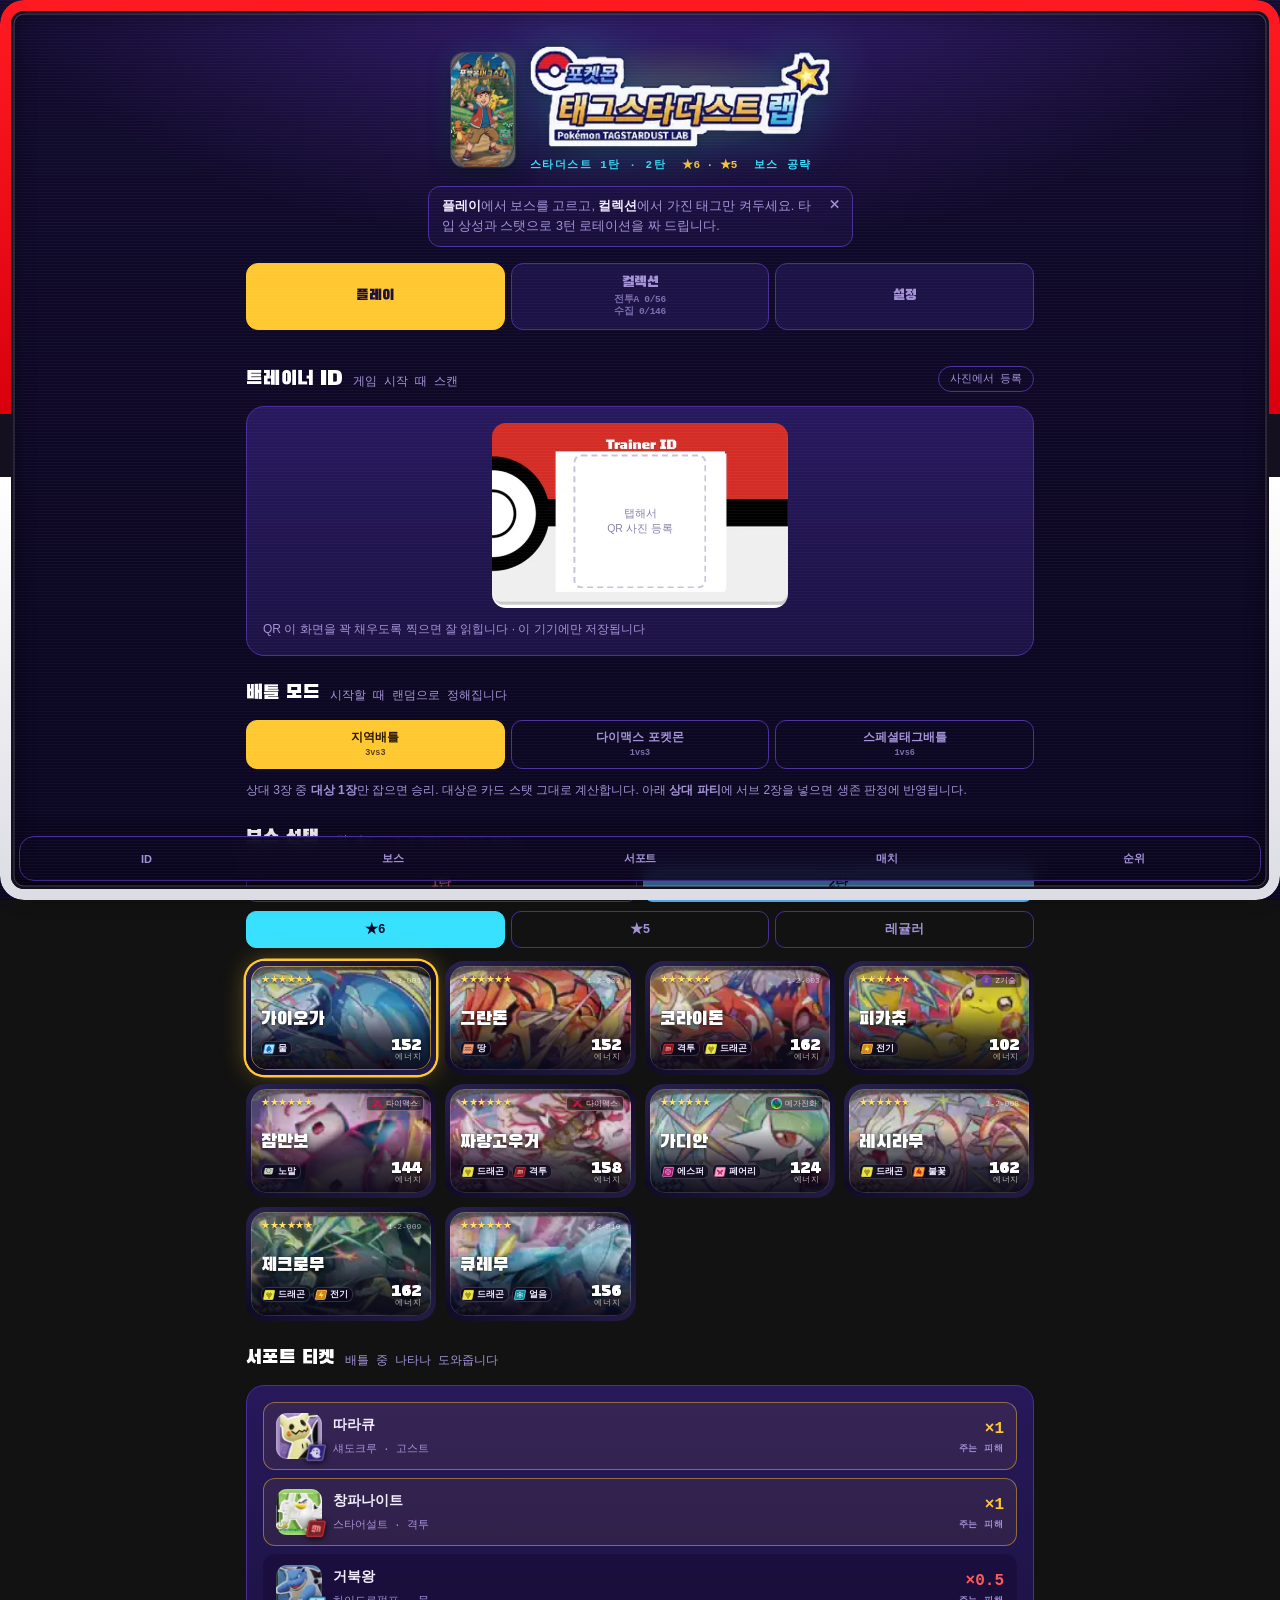
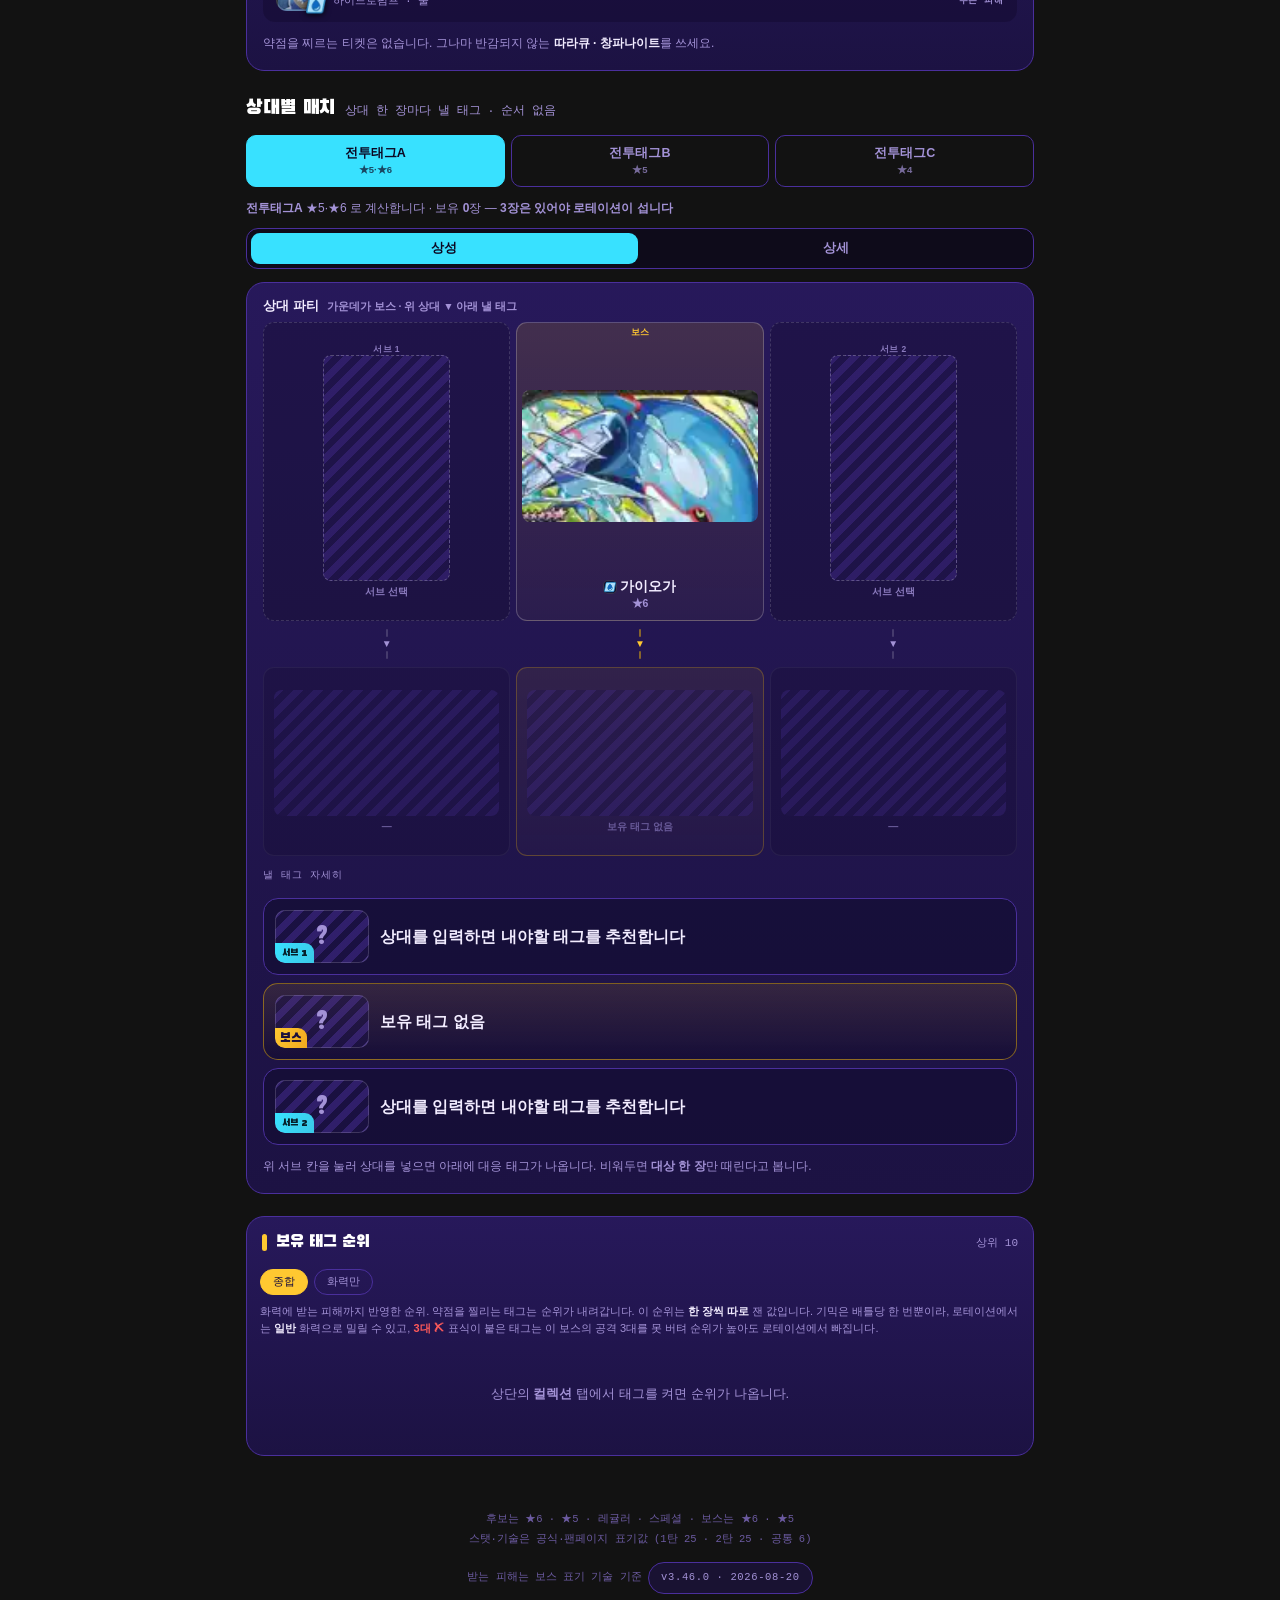
==== index.html @ 663cbfd2 "Update index.html v3.46.0" ====
<!DOCTYPE html>
<html lang="ko">
<head>
<meta charset="utf-8">
<meta name="viewport" content="width=device-width, initial-scale=1, viewport-fit=cover">
<title>스타더스트 랩 · 태그스타 보스 공략</title>
<meta name="description" content="포켓몬 태그스타 스타더스트 1탄·2탄 ★6·★5 보스 공략. 보유 태그로 3턴 로테이션과 서포트 티켓을 추천합니다.">
<meta name="theme-color" content="#120B2E">
<meta name="color-scheme" content="dark">
<meta name="version" content="3.46.0">
<meta http-equiv="Cache-Control" content="no-cache, must-revalidate">
<meta http-equiv="Pragma" content="no-cache">
<meta name="apple-mobile-web-app-capable" content="yes">
<meta name="apple-mobile-web-app-status-bar-style" content="black-translucent">
<meta name="apple-mobile-web-app-title" content="스타더스트 랩">
<meta name="format-detection" content="telephone=no">
<meta property="og:type" content="website">
<meta property="og:title" content="스타더스트 랩 · 태그스타 보스 공략">
<meta property="og:description" content="보유 태그로 3턴 로테이션과 서포트 티켓을 추천합니다.">
<meta property="og:locale" content="ko_KR">
<link rel="icon" type="image/png" sizes="32x32" href="[data-uri]">
<script async src="https://pagead2.googlesyndication.com/pagead/js/adsbygoogle.js?client=ca-pub-1384191135178594"
     crossorigin="anonymous"></script>
<link rel="apple-touch-icon" href="[data-uri]">
<style>
/* 폰트 내장 — 이 파일에 쓰인 글자만 서브셋 */
@font-face{font-family:'Black Han Sans';font-style:normal;font-weight:400;font-display:swap;src:url([data-uri]) format('woff2')}
</style>
<style>
:root{
  --void:#120B2E; --panel:#1E1349; --rim:#4A2F9C;
  --star:#FFC831; --cyan:#38E1FF; --magenta:#FF3D8B;
  --ink:#F2ECFF; --ink-dim:#A392D6; --ok:#7CFFA8; --bad:#FF5A5A;
  --r6:#FF3D8B; --r5:#C77DFF; --r4:#FFA23A; --r3:#38E1FF; --r2:#FF8FC7; --rR:#8BE04A;
  --set1:#FF5C86; --set2:#5BB8FF;      /* 탄 테마 — 실물 태그 라벨 숫자 색 (1탄 붉은색 · 2탄 푸른색) */
  --display:'Black Han Sans','Apple SD Gothic Neo','Noto Sans KR',sans-serif;
  --body:'Gothic A1','Apple SD Gothic Neo','Noto Sans KR',sans-serif;
  --mono:'IBM Plex Mono',ui-monospace,'SFMono-Regular',Menlo,monospace;
}
*{box-sizing:border-box} html,body{margin:0;padding:0;max-width:100%;overscroll-behavior-x:none;
  overflow-x:clip}
body{padding-top:env(safe-area-inset-top,0px)}   /* 상태바·노치 회피 */

/* ══ 기기 베젤 — 위 빨강 · 가운데 검정 · 아래 흰색 (몬스터볼). 오버레이라 레이아웃 비침습 ══ */
:root{--bz:11px; --bzr:24px}

/* 기본형: 마스크 미지원 브라우저용 단색 테두리 */
.bezel{position:fixed;inset:0;z-index:100;pointer-events:none;
  border:var(--bz) solid #E4000F;border-radius:var(--bzr);
  box-shadow:inset 0 0 0 2.5px #14101F}
.bezel-in{pointer-events:none}      /* @supports 밖에서도 클릭을 막지 않게 */

/* ══ 업데이트 알림 ══ */
.upd{position:fixed;z-index:95;
  left:calc(var(--bz) + 8px);right:calc(var(--bz) + 8px);
  bottom:calc(var(--bz) + env(safe-area-inset-bottom,0px) + 74px);
  display:flex;align-items:center;justify-content:space-between;gap:10px;
  padding:10px 12px;border-radius:13px;font-size:12.5px;
  background:linear-gradient(180deg,#2E1F63,#241850);color:var(--ink);
  border:1px solid var(--cyan);box-shadow:0 8px 26px rgba(0,0,0,.6)}
.upd[hidden]{display:none}
.upd b{color:var(--cyan);font-family:var(--mono);font-size:11.5px}
.upd button{flex:none;padding:7px 14px;border-radius:999px;border:0;cursor:pointer;
  background:var(--cyan);color:#0C0722;font-family:var(--body);font-weight:700;font-size:12px}

/* ══ 하단 섹션 바로가기 ══ */
.dock{position:fixed;z-index:90;
  left:calc(var(--bz) + 8px);right:calc(var(--bz) + 8px);
  bottom:calc(var(--bz) + env(safe-area-inset-bottom,0px) + 8px);
  display:grid;grid-auto-flow:column;grid-auto-columns:1fr;gap:4px;padding:5px;
  border-radius:15px;background:rgba(14,8,34,.92);
  border:1px solid var(--rim);box-shadow:0 8px 26px rgba(0,0,0,.6);
  backdrop-filter:blur(8px)}
.dock[hidden]{display:none}
.dock button{padding:9px 2px;border:0;border-radius:11px;background:transparent;
  color:var(--ink-dim);font-family:var(--body);font-weight:700;font-size:11px;
  letter-spacing:-.02em;white-space:nowrap;cursor:pointer}
@media(max-width:380px){.dock button{font-size:10px}}
.dock button:active{background:rgba(74,47,156,.5);color:var(--ink)}
.dock button[aria-current="true"]{background:var(--cyan);color:#0C0722}
.dock button:focus-visible{outline:2.5px solid var(--star);outline-offset:2px}
body{padding-bottom:calc(var(--bz) + env(safe-area-inset-bottom,0px) + 74px)}

/* 그라데이션 테두리 — 둥근 모서리를 유지하려면 마스크로 가운데를 뚫는다 */
@supports ((-webkit-mask-composite:xor) or (mask-composite:exclude)){
  .bezel{border:0;padding:var(--bz);box-shadow:none;
    background:linear-gradient(180deg,
      #FF1A22 0%, #D9000E 46%,
      #14101F 46%, #14101F 53%,
      #FFFFFF 53%, #DCDCE4 100%);
    -webkit-mask:linear-gradient(#000 0 0) content-box,linear-gradient(#000 0 0);
    -webkit-mask-composite:xor;
    mask:linear-gradient(#000 0 0) content-box,linear-gradient(#000 0 0);
    mask-composite:exclude}
  .bezel-in{position:fixed;inset:var(--bz);z-index:100;pointer-events:none;
    border-radius:calc(var(--bzr) - var(--bz));
    box-shadow:inset 0 0 0 2.5px #14101F,
               inset 0 0 0 3.5px rgba(255,255,255,.22),
               inset 0 0 22px rgba(0,0,0,.5)}
}
@media(max-width:380px){:root{--bz:9px; --bzr:20px}}   /* hidden 은 스크롤 컨테이너를 만들어 position:sticky 를 깨뜨린다 */
@supports not (overflow-x:clip){ body{overflow-x:hidden} }
body{padding-bottom:0}
body{background:radial-gradient(1100px 520px at 50% -8%,#3A1F7A 0%,transparent 62%),linear-gradient(#120B2E,#0C0722 70%);
  background-attachment:fixed;color:var(--ink);font-family:var(--body);font-weight:500;
  -webkit-font-smoothing:antialiased;line-height:1.5;padding-bottom:64px}
.wrap{max-width:820px;margin:0 auto;
  padding:0 max(16px,calc(env(safe-area-inset-left) + 6px))
           calc(env(safe-area-inset-bottom) + 18px)
           max(16px,calc(env(safe-area-inset-right) + 6px))}
body::before{content:'';position:fixed;inset:0;pointer-events:none;z-index:99;
  background:repeating-linear-gradient(180deg,rgba(255,255,255,.028) 0 1px,transparent 1px 3px);mix-blend-mode:screen}

header{padding:26px 0 6px;text-align:center}
.hero{display:flex;align-items:center;justify-content:center;gap:15px;padding:20px 0 0;max-width:100%}
.tcard{flex:none;width:64px;display:block;border-radius:13px;overflow:hidden;
  box-shadow:0 8px 20px rgba(0,0,0,.55),0 0 0 1px rgba(255,255,255,.15),0 0 26px rgba(56,225,255,.16)}
.tcard img{display:block;width:100%;height:auto}
.hero-txt{min-width:0;flex:0 1 auto;text-align:left}
.hero-txt .eyebrow{text-align:left}
@media(max-width:390px){.hero{gap:11px}.tcard{width:54px}}
.brand{position:relative;display:flex;justify-content:center;margin-bottom:10px}
.brand img{width:min(300px,calc(100vw - 136px));height:auto;display:block;
  filter:drop-shadow(0 0 26px rgba(56,225,255,.30)) drop-shadow(0 3px 8px rgba(0,0,0,.5))}
.brand::before{content:'';position:absolute;top:50%;left:50%;translate:-50% -50%;
  width:min(380px,calc(100vw - 110px));aspect-ratio:2.4/1;pointer-events:none;z-index:-1;
  background:radial-gradient(closest-side,rgba(255,200,49,.20),transparent 70%)}
.eyebrow{font-family:var(--mono);font-size:11px;font-weight:600;letter-spacing:.14em;
  color:var(--cyan);margin:6px 0 0}
.eyebrow .s{color:var(--star);letter-spacing:0}
h1{font-family:var(--display);font-weight:400;margin:0;font-size:clamp(28px,8vw,44px);line-height:.94;
  color:#fff;text-shadow:0 0 26px rgba(56,225,255,.42),0 3px 0 var(--rim)}
h1 em{font-style:normal;color:var(--star)}
.sub{position:relative;display:flex;align-items:flex-start;gap:6px;
  color:var(--ink-dim);font-size:12.5px;margin:12px auto 0;max-width:34em;
  padding:9px 34px 9px 13px;border-radius:12px;text-align:left;
  background:rgba(30,19,73,.55);border:1px solid var(--rim)}
.sub p{margin:0;line-height:1.65}
.sub b{color:var(--ink);font-weight:700}
.sub button{position:absolute;top:6px;right:6px;width:24px;height:24px;border-radius:7px;
  border:1px solid transparent;background:transparent;color:var(--ink-dim);
  font-size:12px;line-height:1;cursor:pointer}
.sub button:hover{color:var(--ink);border-color:var(--rim);background:rgba(18,11,46,.6)}
.sub button:focus-visible{outline:2.5px solid var(--cyan);outline-offset:1px}
.sub[hidden]{display:none}
#brand{cursor:pointer}
#brand:focus-visible{outline:2.5px solid var(--cyan);outline-offset:4px;border-radius:12px}

section{margin-top:22px}
section:first-child{margin-top:0}
.sec-head{display:flex;align-items:baseline;gap:10px;margin-bottom:12px;flex-wrap:wrap}
.sec-head h2{font-family:var(--display);font-weight:400;font-size:20px;margin:0;color:#fff}
.sec-head .hint{font-size:11.5px;color:var(--ink-dim);font-family:var(--mono)}
.sec-head .mini{margin-left:auto;align-self:center}
.card{background:linear-gradient(180deg,rgba(42,26,99,.9),rgba(30,19,73,.9));
  border:1px solid var(--rim);border-radius:18px;padding:16px}

/* set switch */
.setsw{display:flex;gap:6px;margin-bottom:9px}
.setsw + .setsw{margin-bottom:13px}
.setsw button{flex:1;padding:9px 8px;border-radius:10px;border:1px solid var(--rim);background:transparent;
  color:var(--ink-dim);font-family:var(--body);font-weight:700;font-size:12.5px;cursor:pointer;transition:.14s}
.setsw button[aria-pressed="true"]{background:var(--cyan);color:#0C0722;border-color:var(--cyan)}
/* 탄 선택 버튼 — 1탄 붉은색 · 2탄 푸른색 (실물 라벨과 맞춤) */
.setsw button.s1{color:var(--set1)}
.setsw button.s2{color:var(--set2)}
.setsw button.s1[aria-pressed="true"]{background:var(--set1);border-color:var(--set1);color:#0C0722}
.setsw button.s2[aria-pressed="true"]{background:var(--set2);border-color:var(--set2);color:#0C0722}
.setsw button:focus-visible{outline:2.5px solid var(--star);outline-offset:2px}

/* 배틀 모드 선택 */
.modesw{display:flex;gap:6px;margin-bottom:10px}
.modesw button{flex:1;padding:9px 4px;border-radius:11px;border:1px solid var(--rim);
  background:transparent;color:var(--ink-dim);font-family:var(--body);font-weight:700;
  font-size:11.5px;line-height:1.3;cursor:pointer;transition:.14s;
  display:flex;flex-direction:column;align-items:center;gap:3px}
.modesw button i{font-family:var(--mono);font-style:normal;font-size:8.5px;opacity:.75}
.modesw button[aria-pressed="true"]{background:var(--star);color:#231400;border-color:var(--star)}
.modesw button:focus-visible{outline:2.5px solid var(--cyan);outline-offset:2px}

/* 상단 뷰 전환 */
.viewsw{display:flex;gap:6px;padding:10px 0 12px;margin-bottom:4px}
.viewsw button{flex:1;padding:11px 6px;border-radius:12px;border:1px solid var(--rim);
  background:rgba(30,19,73,.92);color:var(--ink-dim);font-family:var(--display);font-weight:400;
  font-size:15px;cursor:pointer;transition:.14s;display:flex;flex-direction:column;
  align-items:center;justify-content:center;gap:2px;line-height:1.1}
.viewsw button[aria-pressed="true"]{background:var(--star);color:#1A0F3D;border-color:var(--star)}
.viewsw button:focus-visible{outline:2.5px solid var(--cyan);outline-offset:2px}
.viewsw .ct{display:flex;flex-direction:column;align-items:center;gap:1px;white-space:nowrap;
  font-family:var(--mono);font-size:9.5px;font-weight:600;opacity:.72;letter-spacing:-.03em;line-height:1.25}
.viewsw .ct span{white-space:nowrap}
[hidden]{display:none!important}

.t{display:inline-flex;align-items:center;gap:3px;font-family:var(--mono);font-size:10px;font-weight:600;
  padding:2px 7px 2px 3px;border-radius:6px;white-space:nowrap;color:#F2ECFF;
  background:rgba(10,6,28,.72);box-shadow:inset 0 0 0 1px rgba(255,255,255,.16)}
.t .ti{width:14px;height:14px;display:block;flex:none;background:var(--ic) center/contain no-repeat}
.seg{display:flex;gap:5px;padding:4px;border-radius:12px;background:rgba(12,7,34,.55);
  border:1px solid var(--rim);margin:9px 0 13px}
.seg button{flex:1;padding:7px 6px;border-radius:9px;border:0;background:transparent;
  color:var(--ink-dim);font-family:var(--body);font-weight:700;font-size:12.5px;cursor:pointer;transition:.14s}
.seg button[aria-pressed="true"]{background:var(--cyan);color:#0C0722}
.seg button:focus-visible{outline:2.5px solid var(--star);outline-offset:2px}

/* 표시 단계 */
[data-d="0"] .stats,[data-d="0"] .verdict,[data-d="0"] .matrix,
[data-d="0"] .slot-body,[data-d="0"] .binner{display:none}
[data-d="1"] .stats,[data-d="1"] .verdict{display:none}
[data-d="1"] .mult.t2{display:none}
/* 매칭 그리드도 «태그 | 상성 | 상세» 를 따른다. 기존 [data-d] 규칙과 같은 자리에 둔다.
   태그=이름과 판정만 · 상성=기술·배율까지 · 상세=선공/피격 수치까지 */
/* 매칭 그리드에는 «태그» 단계가 없다 (v1.75.0) — 이름만 보는 화면은 매치업에서 쓸모가 없다.
   그래서 0·1 을 같게 본다. 다른 모드에서 0 인 채로 넘어와도 «상성» 처럼 보인다. */
[data-d="0"] .fl-s,[data-d="1"] .fl-s{display:none}

.boss-grid{display:grid;grid-template-columns:repeat(auto-fill,minmax(168px,1fr));gap:9px}

/* 상대 파티 3슬롯 — 가운데가 «대상»이라 더 크게 둔다 (잭 지정) */
/* 상대 3칸(위) ↕ 로테이션 3칸(아래) — 한 그리드에 6칸을 넣어 세로 정렬을 보장한다.
   두 개의 그리드로 나누면 칸 높이가 달라져 위아래가 어긋난다. */
.fl-grid{display:grid;grid-template-columns:repeat(3,1fr);gap:6px;align-items:stretch}
.fl-cell{position:relative;display:flex;flex-direction:column;gap:2px;min-width:0;
  padding:5px 5px 7px;border-radius:11px;background:rgba(0,0,0,.22);
  border:1px solid rgba(255,255,255,.09);text-align:center;align-items:center;justify-content:flex-start}
/* 태그 아트 — **어떤 성급이든 같은 높이의 정사각 틀** 안에 넣는다 (v1.85.0 · 잭 지정).
   ★5·★6 은 가로 192:108, ★4 이하는 세로 108:192 라 예전처럼 틀 없이 두면
   **한 줄 안에서 이름·배지 높이가 제각각이 됐다.** 틀을 고정하면 세 칸이 줄을 맞춘다.
   틀만 정사각이고 그림 비율은 그대로다 — 잘라내지 않는다. */
.fl-art{display:flex;align-items:center;justify-content:center;
  width:100%;aspect-ratio:192/108;margin-bottom:3px}
/* 세로짜리가 낀 줄만 정사각으로 키운다 — 안 그러면 가로만 있는 줄이 텅 빈다 */
.fl-cell.pf .fl-art{aspect-ratio:1/1}
.fl-art i{display:block;width:100%;aspect-ratio:192/108;border-radius:8px;background:#000;
  background-size:cover;background-position:center}
/* ★4 이하는 세로 카드. 틀 높이를 다 쓰고 폭이 따라 줄어든다 (약 56%) */
.fl-art.p i{width:auto;height:100%;aspect-ratio:108/192}
.fl-cell.foe{cursor:pointer;border-style:dashed;border-color:rgba(255,255,255,.18)}
.fl-cell.foe.set{border-style:solid;border-color:rgba(255,255,255,.22)}
/* 빈 서브 칸 — «＋» 기호를 없애고 **빈 박스 자체가 누를 자리**다 (v1.81.0 · 잭 지정).
   기호가 있으면 그 글자만 눌러야 하는 것처럼 보인다. 상자를 카드 비율(108:192)로 세워
   손가락이 닿을 넓이를 준다. v1.80.0 까지는 «아트가 없으면 비율을 바꾸지 않는다»
   («빈 칸이 커진다»는 이유)였는데 **잭 지시로 뒤집었다 — 되돌리지 말 것.** */
.fl-art.ph i{border:1px dashed rgba(255,255,255,.3);
  background:repeating-linear-gradient(135deg,rgba(74,47,156,.45) 0 7px,rgba(30,19,73,.45) 7px 14px)}
.fl-cell.foe.empty{opacity:.8}
.fl-cell.foe.empty:active .fl-art.ph i{border-color:rgba(255,255,255,.6);
  background:rgba(255,255,255,.07)}
.fl-cell.mid{border-color:rgba(255,196,0,.45);
  background:linear-gradient(180deg,rgba(255,196,0,.13),rgba(255,196,0,.04))}
.fl-cell.foe.mid{cursor:default}
.fl-cell.empty{opacity:.55}
/* 칸 머리말 — 이제 **위 줄에만** 있다 («서브 1» · «보스» · «서브 2»).
   이름보다 확실히 작아야 이름이 먼저 읽힌다. 8.5px(~v1.84.0) → 7.5px(v1.85.0)
   → **6.5px(v1.87.0 · 잭 지정)**. 아래 줄 «낼 태그» 머리말은 v1.87.0 에서 없앴다. */
.fl-role{font-weight:800;font-size:8.5px;line-height:1;letter-spacing:.04em;color:var(--ink-dim);
  min-height:7px;display:block}
.fl-cell.mid .fl-role{color:var(--star)}
.fl-n{font-weight:800;font-size:12.5px;line-height:1.2;color:var(--ink);word-break:keep-all}
.fl-cell.mid.foe .fl-n{font-size:13.5px}
.fl-r{font-weight:700;font-size:10px;line-height:1.2;color:var(--ink-dim);word-break:keep-all}
.fl-x{position:absolute;top:2px;right:5px;font-size:12px;color:var(--ink-dim);line-height:1}
/* 기술명 줄 — 아래 «.fl-tp 뒤» 블록에 있다. 여기 두면 .fl-tp 가 flex-wrap 을 덮는다 */
/* 칸이 좁아 타입 배지를 줄인다. 이름표는 빼고 아이콘만 남긴다 */
.fl-tp{display:flex;flex-wrap:wrap;align-items:center;justify-content:center;gap:3px}
.fl-tp .t{gap:0;padding:1px;border-radius:5px;font-size:0}
.fl-tp .t>span{display:none}
.fl-tp .t .ti{width:12px;height:12px}
/* ⚠⚠ **`font:` 단축 속성에 `inherit` 을 쓰지 말 것.** 글꼴 이름 자리에는 CSS 전역 키워드를
   못 넣어서 **선언 통째가 무효가 된다** — 크기가 조용히 기본값(16px)으로 뜬다.
   v1.91.0 전까지 이 파일에 11군데 있었고, 그동안 `.fl-*` 글자 크기 지정이 **전부 안 먹었다.**
   잭이 «폰트를 줄여라» 라고 세 번 말했는데 화면이 안 바뀐 것도 이 때문이다.
   크기·굵기·행간은 **longhand 세 개**로 쓴다. 글꼴은 어차피 상속된다. */

/* ⚠ 여기부터는 **`.fl-tp` 보다 뒤**여야 한다. 같은 특이도라 순서가 이긴다 —
   v1.89.0 에서 `.fl-m{flex-wrap:nowrap}` 을 앞에 뒀다가 `.fl-tp{flex-wrap:wrap}` 에
   덮여 기술명이 그대로 접혔다. **위로 옮기지 말 것.** */

/* 타입 아이콘은 **태그 이름 옆**에 붙인다 (v1.90.0 · 잭 지정). 기술명 줄에 두면
   좁은 칸에서 아이콘만 남고 이름이 아래로 밀려 줄이 하나 더 생겼다. */
.fl-n.wt{display:flex;flex-wrap:nowrap;align-items:center;justify-content:center;
  gap:3px;min-width:0;max-width:100%}
.fl-n.wt .nm{min-width:0;overflow:hidden;text-overflow:ellipsis;white-space:nowrap}
.fl-n.wt .t{flex:none}

/* 기술명 줄 — 접지 않고 **이름만** 줄여 «…» 로 자른다. 배율(«공×2»)은 판단에 쓰는 값이라
   `flex:none` 으로 절대 안 잘리게 한다 — 이름이 잘리는 편이 낫다. */
.fl-m{display:flex;flex-wrap:nowrap;align-items:center;justify-content:center;
  max-width:100%;font-weight:600;font-size:9.5px;line-height:1.25;color:var(--ink-dim);letter-spacing:-.01em}
.fl-m .mv{min-width:0;overflow:hidden;text-overflow:ellipsis;white-space:nowrap}
/* 상성 배율 — «×2» 만 쓰면 «기술을 두 번 쓴다» 로 읽힌다 (v1.92.0 · 잭 지적).
   **이름 뒤에 맨 «×N» 을 붙이지 말 것.** */
.fl-m .mx{flex:none;margin-left:3px;padding:0 3px;border-radius:4px;
  background:rgba(255,255,255,.08);font-weight:800}
.fl-m .mx.good{color:var(--ok);background:rgba(56,214,140,.16)}
.fl-m .mx.bad{color:var(--bad);background:rgba(255,90,90,.14)}
/* 기믹은 **카드가 가진 것**이라 이름 옆에 붙는다. 흐리면 «보유», 밝으면 «이 매치에서 쓴다».
   **«쓸 때만 보이게» 로 되돌리지 말 것** (v1.96.0 · 잭 지적). */
.fl-n .fl-gi{width:11px;height:11px;flex:none;margin-left:3px;opacity:.32}
.fl-n .fl-gi.use{opacity:1;filter:drop-shadow(0 0 3px var(--star))}
/* 상대마다 낼 태그의 **자세한 수치**. 위의 3칸 그룹은 그대로 두고 그 아래에 덧붙인다
   (v1.98.0 · 잭 지정 — v1.97.0 처럼 3칸을 없애지 말 것). */
.mplans{display:flex;flex-direction:column;gap:8px;margin-top:12px}
.mplans-l{display:block;margin-bottom:7px;font-family:var(--mono);font-size:10px;
  letter-spacing:.1em;color:var(--ink-dim)}
.mslot.mid{border-color:rgba(255,196,0,.45);
  background:linear-gradient(180deg,rgba(255,196,0,.10),rgba(18,11,46,.55))}
.mslot .vsline{display:flex;align-items:center;gap:4px;margin-top:3px;
  font-weight:600;font-size:10px;line-height:1.3;color:var(--ink-dim)}
.mslot .vsline b{font-weight:800;color:var(--ink)}
.mslot .vsline .t{gap:0;padding:0;font-size:0}
.mslot .vsline .t>span{display:none}
.mslot .vsline .t .ti{width:11px;height:11px}
/* 가졌지만 이 매치에서 안 쓰는 기믹 — 배지 대신 흐린 아이콘만 */
.mslot .mgi{width:12px;height:12px;display:inline-block;vertical-align:-2px;
  margin-left:4px;opacity:.34}
.mslot .fl-b{display:inline-block;margin-left:5px;vertical-align:1px}


/* 칸 안의 잔글씨는 **모두 한 줄을 지킨다** (`.one`). 좁은 칸에서 접히면 줄 높이를
   하나씩 더 먹어 세 칸의 높이가 제각각이 된다.
   - v1.88.0: 상대 칸 «HP 168·속도 62» 를 먼저 잡았다
   - v1.89.0: **아래 줄 «선공 +88·피격 5%» 도 접혀서 같이 묶었다** (잭 지적).
     v1.88.0 문서에 «아래 줄은 접혀도 된다» 고 적었던 것은 **틀렸다 — 되살리지 말 것.**
   구분자 앞뒤 공백을 빼고 8px · nowrap. 그래도 넘치면 «…» 로 자른다. */
.fl-s{font-weight:700;font-size:9.5px;line-height:1.2;color:var(--ink-dim)}
/* ★N 줄 — 여태 font 지정이 아예 없어 본문 기본값(16px)으로 크게 떴다 (v1.91.0 에서 발견) */
.fl-meta{font-weight:700;font-size:10.5px;line-height:1.2;color:var(--ink-dim)}
.fl-s.one{font-size:9.5px;letter-spacing:-.02em;white-space:nowrap;
  max-width:100%;overflow:hidden;text-overflow:ellipsis}
/* 판정 배지는 **칸 바닥에 붙인다**. 기술명이 한 줄인 칸과 두 줄인 칸이 섞여도
   «무피해 / 최대 화력 / 버티기» 가 같은 높이에 온다 (v1.85.0 · 잭 지정) */
.fl-b{font-weight:800;font-size:9.5px;line-height:1;padding:2.5px 5px;border-radius:6px;margin-top:auto}
.fl-b.ok{background:rgba(56,214,140,.18);color:var(--ok)}
.fl-b.warn{background:rgba(255,196,0,.18);color:var(--star)}
.fl-b.bad{background:rgba(255,90,90,.16);color:#ff8d8d}
.fl-b.boss{background:rgba(255,255,255,.10);color:var(--ink-dim)}
/* 위칸과 아래칸을 열마다 잇는다 — 전폭 구분선은 어느 칸끼리 짝인지 안 보여 줬다 */
.fl-link{display:flex;flex-direction:column;align-items:center;gap:2px;padding:2px 0;
  font-weight:800;font-size:10px;line-height:1;color:var(--ink-dim)}
.fl-link::before,.fl-link::after{content:'';width:2px;flex:1;min-height:8px;border-radius:1px;
  background:rgba(255,255,255,.16)}
.fl-link.mid{color:var(--star)}
.fl-link.mid::before,.fl-link.mid::after{background:rgba(255,196,0,.45)}
.fl-h{display:flex;align-items:baseline;gap:8px;margin:0 0 10px;font-weight:800;font-size:13px;line-height:1;color:var(--ink)}
.fl-h span{font-weight:600;font-size:10.5px;line-height:1;color:var(--ink-dim)}
.foepick{margin-top:11px;padding-top:11px;border-top:1px solid rgba(255,255,255,.09)}
.foegrid{display:grid;grid-template-columns:repeat(auto-fill,minmax(104px,1fr));gap:6px;
  max-height:238px;overflow-y:auto;margin-top:8px}
.foegrid button{padding:7px 5px;border-radius:10px;border:1px solid rgba(255,255,255,.14);
  background:rgba(255,255,255,.05);color:var(--ink);font-weight:700;font-size:11.5px;line-height:1.3;cursor:pointer}
.foegrid button:hover{background:rgba(255,255,255,.11)}
/* 검색 결과는 성급·탄이 섞여 나오므로 이름 아래에 작게 적는다 */
.foegrid button small{display:block;margin-top:2px;font-size:9px;font-weight:700;
  opacity:.68;letter-spacing:-.02em}
/* 전투 태그 분류 단추 — 이름 아래에 받는 성급을 적어 둔다 (v3.1.0) */
#tagClassSw button small,#matchClassSw button small{display:block;margin-top:2px;
  font-size:9.5px;font-weight:700;opacity:.7}
/* 목록에서 «이 칸에 지금 들어 있는 태그» — 진하게 채워 구분한다 (v1.84.0 · 잭 지정).
   종전에는 아무 표시가 없어 무엇을 골랐는지 목록만 봐서는 알 수 없었다. */
.foegrid button.on{background:var(--cyan);border-color:var(--cyan);color:#08111A;
  font-weight:800;box-shadow:0 0 0 2px rgba(56,225,255,.28)}
.foegrid button.on:hover{background:var(--cyan)}
.foegrid button.on::after{content:'●';margin-left:5px;font-size:9px;vertical-align:1.5px}
/* 다른 칸에 든 태그 — 테두리만. 같은 세기로 칠하면 어느 쪽이 이 칸 것인지 알 수 없다 */
.foegrid button.used{border-color:rgba(56,225,255,.55);color:var(--cyan);
  background:rgba(56,225,255,.08)}
.foegrid button:active{transform:scale(.97)}

/* ★6 실물 태그 — 클리어 블랙 글리터 테두리 */
.btag{position:relative;display:block;width:100%;padding:5px;border:0;cursor:pointer;
  border-radius:19px;text-align:left;overflow:hidden;transition:transform .14s ease,box-shadow .14s ease;
  background:
    radial-gradient(1.4px 1.4px at 18% 26%,rgba(255,255,255,.9),transparent),
    radial-gradient(1.2px 1.2px at 72% 14%,rgba(255,214,120,.85),transparent),
    radial-gradient(1.3px 1.3px at 44% 78%,rgba(160,220,255,.8),transparent),
    radial-gradient(1.1px 1.1px at 88% 62%,rgba(255,255,255,.75),transparent),
    radial-gradient(1.2px 1.2px at 10% 68%,rgba(255,160,220,.7),transparent),
    linear-gradient(150deg,#2A2350,#100B26 46%,#241C46)}
.btag:hover{transform:translateY(-2px)}
.btag:focus-visible{outline:2.5px solid var(--cyan);outline-offset:2px}
.btag .face{position:relative;border-radius:15px;padding:8px 10px 9px;overflow:hidden;min-height:104px;display:flex;flex-direction:column;
  box-shadow:inset 0 0 0 1px rgba(255,255,255,.14)}
.btag .face::after{content:'';position:absolute;inset:0;pointer-events:none;
  background:linear-gradient(160deg,rgba(255,255,255,.22),transparent 46%)}
.btag .row1{display:flex;align-items:center;justify-content:space-between;gap:6px}
.btag .stars{font-size:8.5px;color:#FFD84A;letter-spacing:-.5px;text-shadow:0 1px 2px rgba(0,0,0,.7)}
.btag .code{font-family:var(--mono);font-size:8px;color:rgba(255,255,255,.62)}
.btag .nm{font-family:var(--display);font-weight:400;font-size:19px;line-height:1.1;color:#fff;
  margin:auto 0 6px;text-shadow:0 2px 5px rgba(0,0,0,.6),0 0 1px rgba(0,0,0,.9);
  white-space:nowrap;overflow:hidden;text-overflow:ellipsis}
.btag .row2{display:flex;align-items:center;justify-content:space-between;gap:6px}
.btag .tps{display:flex;gap:3px;min-width:0}
.btag .tps .t{font-size:8.5px;padding:1.5px 5px 1.5px 2px}
.btag .tps .ti{width:12px;height:12px}
.btag .en{font-family:var(--display);font-size:17px;line-height:1;color:#fff;flex:none;
  text-shadow:0 1px 3px rgba(0,0,0,.8)}
.btag .en i{font-family:var(--mono);font-style:normal;font-size:7.5px;
  color:rgba(255,255,255,.7);display:block;letter-spacing:.1em;text-align:right}
.btag .gim{position:absolute;top:7px;right:7px;font-family:var(--mono);font-size:7.5px;
  padding:1px 5px;border-radius:4px;background:rgba(0,0,0,.5);color:#FFB4E6;
  border:1px solid rgba(255,180,230,.4)}
.btag[aria-pressed="true"]{box-shadow:0 0 0 2.5px var(--star),0 0 24px rgba(255,200,49,.35)}
.btag[aria-pressed="true"] .face{box-shadow:inset 0 0 0 1px rgba(255,200,49,.55)}

/* boss readout — 태그 아트 히어로 */
.readout{padding:0 !important;overflow:hidden}
.bhero{position:relative;min-height:172px;display:flex;flex-direction:column;justify-content:flex-end;
  padding:12px 16px 14px;background-size:cover;background-position:center}
.bhero .meta{position:absolute;top:11px;left:16px;right:16px;display:flex;
  align-items:center;justify-content:space-between;gap:8px}
.bhero .st6{font-size:11px;color:#FFD84A;letter-spacing:-.5px;text-shadow:0 1px 3px rgba(0,0,0,.9)}
.bhero .cd{font-family:var(--mono);font-size:10px;color:rgba(255,255,255,.8);
  text-shadow:0 1px 3px rgba(0,0,0,.9)}
.bhero .line{display:flex;align-items:flex-end;justify-content:space-between;gap:12px}
.bhero h3{font-family:var(--display);font-weight:400;margin:0;line-height:.98;
  font-size:clamp(30px,9vw,44px);color:#fff;
  text-shadow:0 3px 12px rgba(0,0,0,.85),0 0 2px rgba(0,0,0,.9)}
.bhero .en{text-align:right;flex:none}
.bhero .en b{font-family:var(--display);font-weight:400;font-size:36px;line-height:1;color:var(--star);
  display:block;text-shadow:0 3px 10px rgba(0,0,0,.8)}
.bhero .en i{font-family:var(--mono);font-style:normal;font-size:9px;letter-spacing:.16em;
  color:rgba(255,255,255,.75)}
.bhero .tps{display:flex;gap:5px;flex-wrap:wrap;align-items:center;margin-top:9px}
.binner{padding:15px 16px 16px}
.binner .stats{margin-top:0}
.boss-top{display:flex;align-items:flex-start;justify-content:space-between;gap:14px;flex-wrap:wrap}
.boss-name{font-family:var(--display);font-weight:400;font-size:clamp(28px,8vw,42px);margin:0;line-height:1;
  color:#fff;text-shadow:0 0 22px rgba(255,61,139,.4)}
.boss-code{font-family:var(--mono);font-size:10.5px;color:var(--ink-dim);letter-spacing:.1em;margin-top:6px}
.energy{text-align:right;flex:none}
.energy .v{font-family:var(--display);font-size:34px;line-height:1;color:var(--star)}
.energy .l{font-family:var(--mono);font-size:9px;color:var(--ink-dim);letter-spacing:.16em}
.boss-types{display:flex;gap:6px;margin-top:11px;flex-wrap:wrap;align-items:center}

.stats{display:grid;grid-template-columns:1fr 1fr;gap:6px 12px;margin-top:16px}
.st{display:grid;grid-template-columns:44px 1fr 40px;align-items:center;gap:8px}
.st .k{font-family:var(--mono);font-size:9.5px;color:var(--ink-dim)}
.st .bar{height:7px;border-radius:4px;background:rgba(255,255,255,.09);overflow:hidden}
.st .bar i{display:block;height:100%;border-radius:4px}
.st .v{font-family:var(--mono);font-size:12px;font-weight:600;text-align:right}
.st.hl .v{color:var(--star)}

.verdict{display:flex;gap:8px;flex-wrap:wrap;margin-top:16px}
.vd{display:flex;flex-direction:column;gap:3px;padding:9px 12px;border-radius:11px;
  background:rgba(18,11,46,.6);border:1px solid var(--rim);flex:1;min-width:152px}
.vd .k{font-family:var(--mono);font-size:9.5px;color:var(--ink-dim);letter-spacing:.08em}
.vd .v{font-size:13.5px;font-weight:700}

.matrix{display:grid;gap:9px;margin-top:16px;padding-top:15px;border-top:1px solid var(--rim)}
/* 라벨 칸과 칩 칸을 그리드로 나눈다. 한 줄 flex 로 두면 칩이 줄바꿈될 때
   두 번째 줄이 라벨 자리까지 파고들어 어긋난다 (약점 5개일 때 발생). */
.row{display:grid;grid-template-columns:76px 1fr;gap:7px;align-items:start}
.row .lab{font-family:var(--mono);font-size:11px;font-weight:600;padding-top:3px}
.row .rv{display:flex;flex-wrap:wrap;gap:6px;min-width:0}
@media(max-width:360px){.row{grid-template-columns:64px 1fr;gap:5px}
  .row .lab{font-size:10.5px}}
.lab.x4{color:#FF5A5A}.lab.x2{color:#FFA23A}.lab.res{color:var(--cyan)}.lab.nil{color:var(--ink-dim)}
.row .none{font-size:12px;color:var(--ink-dim);padding-top:2px}

.tabs{display:flex;gap:6px;margin-bottom:12px}
.tab{flex:1;padding:9px 8px;border-radius:10px;border:1px solid var(--rim);background:transparent;
  color:var(--ink-dim);font-family:var(--body);font-weight:700;font-size:12.5px;cursor:pointer;transition:.14s}
.tab[aria-selected="true"]{background:var(--star);color:#1A0F3D;border-color:var(--star)}
.tab:focus-visible{outline:2.5px solid var(--cyan);outline-offset:2px}
.rot{display:grid;gap:9px}
.slot{padding:11px;border-radius:15px;background:rgba(18,11,46,.55);border:1px solid var(--rim)}
.lane{margin-bottom:14px;padding:11px 12px 13px;border-radius:17px;
  background:linear-gradient(180deg,#0A0618,#140C30);
  border:1px solid rgba(74,47,156,.7);
  box-shadow:inset 0 3px 14px rgba(0,0,0,.8),0 2px 0 rgba(255,255,255,.05)}
.lane-h{display:block;font-family:var(--mono);font-size:10px;letter-spacing:.12em;
  color:#8B7BC4;margin-bottom:9px}
.lane-h i{font-style:normal;opacity:.6}
.lane-g{display:grid;grid-template-columns:repeat(3,1fr);gap:14px;padding:0 4px}
.lane-c{display:flex;flex-direction:column;min-width:0;padding:4px;border-radius:13px;
  background:linear-gradient(180deg,#241736,#150C24);
  box-shadow:0 0 0 2px #E8A93C,0 0 0 3px rgba(0,0,0,.6),0 4px 10px rgba(0,0,0,.55)}
.lane-c.dim{box-shadow:0 0 0 2px #4FC5E8,0 0 0 3px rgba(0,0,0,.6),0 4px 10px rgba(0,0,0,.55)}
.lane-f{display:block;border-radius:9px;overflow:hidden;background:#000;
  box-shadow:inset 0 0 0 1px rgba(255,255,255,.14)}
.lane-i{display:block;width:100%;aspect-ratio:192/108;   /* 태그 아트 원본 비율 — 잘리지 않게 */
  background-size:cover;background-position:center}
.lane-t{display:flex;flex-direction:column;align-items:center;gap:4px;padding:5px 3px 3px;min-width:0}
.lane-c .ln{max-width:100%;font-size:10.5px;font-weight:700;color:#fff;line-height:1.15;
  text-align:center;overflow:hidden;text-overflow:ellipsis;white-space:nowrap}
.lt{padding:1.5px 7px;border-radius:999px;font-family:var(--mono);
  font-size:8.5px;font-weight:600;background:linear-gradient(180deg,#FFD34A,#E8A93C);color:#241000;
  box-shadow:0 1px 2px rgba(0,0,0,.5)}
.lt.sp{background:linear-gradient(180deg,#8EE7FF,#4FC5E8);color:#06202A}
.lt.rd{background:linear-gradient(180deg,#6B5AA0,#4A3F7A);color:#EDE7FF}
.slot.spare{border-style:dashed;border-color:rgba(126,231,255,.45)}
.thumb .turn.sp{font-size:10px;padding:0 7px;background:linear-gradient(120deg,var(--cyan),#3BC9E8);color:#06202A}
.sparen{margin:9px 2px 0;font-size:11.5px;color:var(--ink-dim);line-height:1.65}
.slots3{margin-top:10px;padding:11px 12px;border-radius:13px;
  background:rgba(30,19,73,.5);border:1px dashed var(--rim)}
.s3l{display:block;font-family:var(--mono);font-size:10px;letter-spacing:.1em;color:var(--ink-dim)}
.s3r{display:flex;gap:6px;flex-wrap:wrap;margin:7px 0 6px}
.s3c{display:inline-flex;align-items:center;gap:4px;padding:4px 9px;border-radius:8px;
  font-size:12px;font-weight:700;background:rgba(255,200,49,.14);color:var(--star);
  box-shadow:inset 0 0 0 1px rgba(255,200,49,.35)}
.s3c.sp{background:rgba(126,231,255,.12);color:var(--cyan);box-shadow:inset 0 0 0 1px rgba(126,231,255,.35)}
.s3c.rd{background:rgba(163,146,214,.12);color:var(--ink-dim);box-shadow:inset 0 0 0 1px var(--rim)}
.s3c i{font-family:var(--mono);font-style:normal;font-size:8.5px;opacity:.85}
.s3n{display:block;font-size:11px;color:var(--ink-dim);line-height:1.6}
.slot.rand{border-style:dashed;background:rgba(18,11,46,.3)}
.thumb.rthumb{display:flex;align-items:center;justify-content:center;
  background:repeating-linear-gradient(135deg,rgba(74,47,156,.5) 0 7px,rgba(30,19,73,.5) 7px 14px)}
.rthumb .qm{font-family:var(--display);font-size:26px;color:var(--ink-dim)}
.slot.rand .who .n{color:var(--ink-dim)}
.slot.rand .dmg2 b{color:var(--ink-dim)}
.slot .head{display:grid;grid-template-columns:auto 1fr auto;gap:11px;align-items:center}
.thumb{position:relative;width:94px;height:53px;border-radius:10px;flex:none;overflow:hidden;
  background-size:cover;background-position:center;box-shadow:inset 0 0 0 1px rgba(255,255,255,.16)}
.thumb .turn{position:absolute;left:0;bottom:0;min-width:22px;height:20px;padding:0 5px;
  display:flex;align-items:center;justify-content:center;gap:3px;
  background:linear-gradient(120deg,var(--star),#F0A81E);color:#1A0F3D;
  font-family:var(--display);font-size:13px;line-height:1;border-radius:0 9px 0 9px}
.thumb .turn i{font-family:var(--mono);font-style:normal;font-size:7px}
.thumb .spd{position:absolute;left:0;top:0;padding:2px 6px;border-radius:9px 0 9px 0;
  font-family:var(--mono);font-size:8px;font-weight:600;background:rgba(10,6,28,.86)}
.thumb .spd.first{color:var(--ok);box-shadow:inset 0 0 0 1px rgba(124,255,168,.45)}
.thumb .spd.late{color:var(--ink-dim);box-shadow:inset 0 0 0 1px rgba(163,146,214,.35)}
.thumb .reuse{position:absolute;top:0;right:0;padding:2px 6px;border-radius:0 10px 0 9px;
  background:rgba(10,6,28,.86);color:var(--cyan);font-family:var(--mono);font-size:8px;
  font-weight:600;letter-spacing:.02em;box-shadow:inset 0 0 0 1px rgba(126,231,255,.42)}
.slot .who{min-width:0;overflow:hidden}
.slot .who .n{font-size:15.5px;font-weight:700;display:flex;align-items:center;gap:5px;flex-wrap:wrap}
.slot .who .mv{display:block;font-family:var(--mono);font-size:10.5px;color:var(--ink-dim);
  margin-top:4px;max-width:100%;overflow:hidden;text-overflow:ellipsis;white-space:nowrap}
.zrow{display:flex;align-items:center;gap:9px;margin-top:10px;padding:7px 9px;
  border-radius:11px;background:rgba(126,231,255,.07);border:1px solid rgba(126,231,255,.28)}
.zl{font-family:var(--mono);font-size:9.5px;letter-spacing:.1em;color:var(--cyan);flex:none}
.zk{display:flex;gap:5px}
.zk i{width:26px;height:26px;display:grid;place-items:center;border-radius:8px;
  font-family:var(--body);font-weight:700;font-size:13px;font-style:normal}
.zk i.r{background:rgba(255,200,49,.18);color:var(--star);box-shadow:inset 0 0 0 1px rgba(255,200,49,.45)}
.zk i.l{background:rgba(56,225,255,.16);color:var(--cyan);box-shadow:inset 0 0 0 1px rgba(56,225,255,.45)}
.slot .dmg2{text-align:right;flex:none;padding-left:2px}
.slot .dmg2 b{font-family:var(--display);font-weight:400;font-size:25px;line-height:1;color:var(--star);display:block}
.slot .dmg2 i{font-family:var(--mono);font-style:normal;font-size:8px;letter-spacing:.12em;color:var(--ink-dim)}
.slot-body{min-width:0;margin-top:10px;padding-top:9px;border-top:1px solid rgba(74,47,156,.55)}
.mults{display:grid;grid-template-columns:1fr 1fr;gap:6px 14px;margin-top:9px}
.mult{font-family:var(--mono);font-size:11px;color:var(--ink-dim);
  display:flex;align-items:baseline;gap:6px;min-width:0}
.mult.wide{grid-column:1/-1}
.mult .k{flex:none;width:46px;opacity:.75}
.mult .v{min-width:0;overflow:hidden;text-overflow:ellipsis;white-space:nowrap}
.mult b{font-size:14px;font-weight:600}
.mult b.good{color:var(--ok)}.mult b.mid{color:var(--star)}.mult b.bad{color:var(--bad)}
@media (max-width:400px){.mults{grid-template-columns:1fr}.mult.wide{grid-column:auto}}
.tab-note{font-size:12px;color:var(--ink-dim);margin:12px 0 0;line-height:1.65}
.total{display:grid;grid-template-columns:1fr 1fr;gap:8px;margin-top:11px}
.tsum{padding:10px 12px;border-radius:12px;border:1px solid var(--rim);background:rgba(18,11,46,.5);
  display:flex;align-items:baseline;gap:8px;flex-wrap:wrap}
.tsum.on{border-color:var(--star);background:rgba(255,200,49,.09)}
.tsum .tl{font-family:var(--mono);font-size:10px;color:var(--ink-dim);flex:1 0 100%}
.tsum b{font-family:var(--display);font-weight:400;font-size:22px;color:#fff}
.tsum.on b{color:var(--star)}
.tsum .tl2{display:block;font-family:var(--mono);font-size:9.5px;color:var(--ink-dim);margin-top:5px}
.tsum .tw.ok{background:rgba(124,255,168,.16);color:var(--ok);border-color:rgba(124,255,168,.4)}
.tsum .tw{font-family:var(--mono);font-size:9px;color:var(--ok);border:1px solid rgba(124,255,168,.4);
  border-radius:4px;padding:1px 5px}
.tag-rule{display:inline-flex;align-items:center;gap:6px;margin-top:12px;font-family:var(--mono);font-size:10.5px;
  color:var(--cyan);border:1px dashed rgba(56,225,255,.4);border-radius:999px;padding:5px 11px}

.rank{display:grid;gap:6px}
.rline{display:grid;grid-template-columns:22px 1fr auto;gap:10px;align-items:center;padding:9px 10px;
  border-radius:10px;background:rgba(18,11,46,.4);border:1px solid transparent}
.rline:nth-child(-n+3){border-color:rgba(255,200,49,.28);background:rgba(255,200,49,.05)}
.rline .ix{font-family:var(--mono);font-size:11px;color:var(--ink-dim);text-align:right}
.rline .who{min-width:0;display:flex;flex-direction:column;gap:5px}
.rline .wtop{display:flex;align-items:center;gap:6px;min-width:0;font-size:13px;font-weight:700}
.rline .wbot{display:flex;align-items:center;gap:5px;flex-wrap:wrap}
/* 순위 행은 폭이 좁다 — 타입·기믹은 아이콘만, 이름에 최소 폭을 준다 */
.rline .n{min-width:0;overflow:hidden;text-overflow:ellipsis;white-space:nowrap}
.rline .t{flex:none}
.rline .badge{flex:none}
.rline .badge.b-gim{font-size:0;padding:3px 5px;gap:0}
.rline .badge.b-gim .gi{width:13px;height:13px}
.rline .st6{flex:none}
.rline .b3x{flex:none;font-family:var(--mono);font-size:9px;padding:2px 5px;border-radius:6px;
  color:var(--bad);border:1px solid rgba(255,107,107,.4);background:rgba(255,107,107,.08)}
.rline.dead{opacity:.62}
.rline .who .n{overflow:hidden;text-overflow:ellipsis;white-space:nowrap}
.rline .who .st6{font-family:var(--mono);font-size:9.5px;flex:none}
.sup{display:grid;gap:8px}
.sline{cursor:pointer}
.sline:focus-visible{outline:2.5px solid var(--cyan);outline-offset:2px}
.qrmodal{position:fixed;inset:0;z-index:200;display:flex;align-items:center;justify-content:center;
  padding:20px;background:rgba(6,3,18,.82);backdrop-filter:blur(3px)}
.qrmodal[hidden]{display:none}
/* 서브 선택 팝업 — 아래에서 올라오는 시트. 목록이 길어 위쪽 모달로 띄우면
   엄지가 안 닿는다 (v1.82.0 · 잭 지정). 높이는 화면의 82% 로 묶고 목록만 스크롤한다. */
.pickmodal{position:fixed;inset:0;z-index:210;display:flex;align-items:flex-end;
  justify-content:center;background:rgba(6,3,18,.82);backdrop-filter:blur(3px)}
.pickmodal[hidden]{display:none}
.pickbox{width:100%;max-width:520px;max-height:82vh;display:flex;flex-direction:column;
  padding:14px 14px calc(12px + env(safe-area-inset-bottom,0px));border-radius:20px 20px 0 0;
  background:linear-gradient(180deg,#2A1A63,#1E1349);border:1px solid var(--rim);
  box-shadow:0 -20px 60px rgba(0,0,0,.6)}
.pickhead{display:flex;align-items:center;gap:10px;margin-bottom:12px}
.pickhead b{flex:1;min-width:0;font-size:15px;font-weight:700}
.pickstep{margin-left:6px;padding:1px 6px;border-radius:7px;background:rgba(255,255,255,.12);
  font:700 10.5px/1.5 var(--mono);color:var(--ink-dim);vertical-align:1px}
/* ⚠ **글자 크기는 16px 아래로 내리지 말 것.** iOS 사파리는 16px 미만 입력창에 포커스가
   가면 화면을 **자동으로 확대하고, 포커스가 빠져도 되돌리지 않는다** —
   검색해서 태그를 고르고 나면 화면이 확대된 채 남는다 (v2.9.0 에서 잭이 겪었다).
   `maximum-scale=1` 로 막는 방법도 있지만 그건 손가락 확대까지 죽여서 안 쓴다. */
.foesearch{width:100%;margin:0 0 10px;padding:10px 11px;border-radius:10px;
  border:1px solid var(--rim);background:rgba(8,5,22,.55);color:var(--ink);
  font-weight:600;font-size:16px;line-height:1.2;-webkit-appearance:none}
.foesearch::placeholder{color:var(--ink-dim);font-weight:600}
.foesearch:focus{outline:none;border-color:var(--cyan);
  box-shadow:0 0 0 2px rgba(56,225,255,.22)}
.pickhint{margin:-6px 0 10px;font-weight:600;font-size:10.5px;line-height:1.4;color:var(--ink-dim)}
.pickhint[hidden]{display:none}
/* 시트 안에서는 목록이 남는 높이를 다 쓴다 — 인라인 시절의 238px 상한을 덮어쓴다 */
.pickbox .foegrid{flex:1;min-height:96px;max-height:none}
.qrbox{width:100%;max-width:332px;padding:14px;border-radius:20px;
  background:linear-gradient(180deg,#2A1A63,#1E1349);border:1px solid var(--rim);
  box-shadow:0 20px 60px rgba(0,0,0,.6)}
.qrhead{display:flex;align-items:center;gap:11px;margin-bottom:12px}
.qrth{width:44px;height:44px;flex:none;border-radius:11px;display:block;
  background-size:cover;background-position:center;box-shadow:inset 0 0 0 1.5px rgba(255,255,255,.18)}
.qrmeta{flex:1;min-width:0}
.qrmeta b{display:block;font-size:16px;font-weight:700}
.qrmeta span{font-family:var(--mono);font-size:10.5px;color:var(--ink-dim)}
.qrx{width:30px;height:30px;flex:none;border-radius:9px;border:1px solid var(--rim);
  background:rgba(18,11,46,.6);color:var(--ink-dim);font-size:13px;cursor:pointer}
.qrx:hover{color:var(--ink)}
.qrx:focus-visible{outline:2.5px solid var(--cyan);outline-offset:2px}
#qrImg{display:block;width:100%;max-width:252px;height:auto;margin:0 auto;
  border-radius:12px;background:#fff;image-rendering:pixelated}
.qrnote{margin:11px 0 2px;text-align:center;font-size:11.5px;color:var(--ink-dim);line-height:1.7}
.qrdim{font-family:var(--mono);font-size:10px;color:#6B5AA0}
.sline{display:grid;grid-template-columns:auto 1fr auto;gap:11px;align-items:center;
  padding:10px 12px;border-radius:12px;background:rgba(18,11,46,.45);border:1px solid transparent}
.sline.best{border-color:rgba(255,200,49,.45);background:rgba(255,200,49,.07)}
.sline .sth{position:relative;width:46px;height:46px;flex:none;border-radius:11px;display:block;
  background-size:cover;background-position:center;
  box-shadow:inset 0 0 0 1.5px rgba(255,255,255,.18)}
.sline .si{position:absolute;right:-4px;bottom:-4px;width:20px;height:20px;display:block;
  background:var(--ic) center/contain no-repeat;filter:drop-shadow(0 1px 3px rgba(0,0,0,.85))}
.sline .sn{min-width:0;overflow:hidden}
.sline .sn b{font-size:14px;font-weight:700;display:block}
.sline .sn span{font-family:var(--mono);font-size:10.5px;color:var(--ink-dim)}
.sline .sx{font-family:var(--mono);font-size:16px;font-weight:600;text-align:right;flex:none}
.sline .sx small{display:block;font-size:8.5px;letter-spacing:.1em;margin-top:2px;color:var(--ink-dim)}
.sx.good{color:var(--ok)}.sx.mid{color:var(--star)}.sx.bad{color:var(--bad)}
.ranksort{display:flex;align-items:center;gap:6px;padding:0 13px 11px;flex-wrap:wrap}
.ranksort button{padding:5px 12px;border-radius:999px;border:1px solid var(--rim);background:transparent;
  color:var(--ink-dim);font-family:var(--mono);font-size:10.5px;cursor:pointer}
.ranksort button[aria-pressed="true"]{background:var(--star);color:#1A0F3D;border-color:var(--star)}
.ranksort button:focus-visible{outline:2.5px solid var(--cyan);outline-offset:2px}
.sortnote{flex:1 0 100%;font-size:11px;color:var(--ink-dim);line-height:1.55;margin-top:2px}
.rline .rside{display:flex;flex-direction:column;align-items:flex-end;gap:1px;flex:none}
.rline .rdn{font-family:var(--mono);font-size:9.5px;color:#8B7BC4;letter-spacing:-.01em}
.rline .rd{font-family:var(--display);font-weight:400;font-size:19px;line-height:1;color:var(--star)}
.rline .nums{display:flex;gap:7px;font-family:var(--mono);font-size:10px}
.badge{font-family:var(--mono);font-size:8.5px;padding:1px 5px;border-radius:4px;flex:none}
.b-set{background:rgba(56,225,255,.14);color:var(--cyan)}
.b-gim{background:rgba(255,61,139,.16);color:#FF8FC7;display:inline-flex;align-items:center;gap:3px}
.gi{width:12px;height:12px;display:block;flex:none;background:var(--ic) center/contain no-repeat}
.btag .gim{display:inline-flex;align-items:center;gap:3px}
.btag .gim .gi{width:11px;height:11px}

details{border:1px solid var(--rim);border-radius:14px;margin-bottom:8px;background:rgba(30,19,73,.5);overflow:hidden}
summary{padding:13px 15px;cursor:pointer;font-weight:700;font-size:13.5px;display:flex;align-items:center;gap:9px;list-style:none}
summary::-webkit-details-marker{display:none}
summary .band{width:5px;height:17px;border-radius:3px;flex:none}
summary .ct{margin-left:auto;font-family:var(--mono);font-size:11px;color:var(--ink-dim)}
#rankBox{background:linear-gradient(180deg,rgba(42,26,99,.9),rgba(30,19,73,.9));border-radius:18px;margin:0}
#rankBox summary{font-family:var(--display);font-weight:400;font-size:17px;color:#fff}
.dlv{margin:14px 0 2px;padding:11px 12px;border-radius:12px;
  background:rgba(255,61,139,.07);border:1px solid rgba(255,61,139,.28)}
.dlv-l{display:block;font-size:12.5px;font-weight:700}
.dlv-l i{display:block;font-family:var(--mono);font-style:normal;font-size:10px;
  color:var(--ink-dim);font-weight:500;margin-top:3px}
.dlv-b{display:flex;gap:5px;margin:9px 0 7px}
.dlv-b button{flex:1;padding:8px 4px;border-radius:9px;border:1px solid var(--rim);
  background:transparent;color:var(--ink-dim);font-family:var(--body);font-weight:700;
  font-size:12px;cursor:pointer}
.dlv-b button[aria-pressed="true"]{background:var(--magenta);color:#fff;border-color:var(--magenta)}
.dlv-b button:focus-visible{outline:2.5px solid var(--star);outline-offset:2px}
.dlv-n{display:block;font-size:11px;color:var(--ink-dim);line-height:1.6}
.dlv.mgt{margin-top:9px;background:rgba(126,231,255,.07);border-color:rgba(126,231,255,.28)}
.dlv.mgt .dlv-b button[aria-pressed="true"]{background:var(--cyan);color:#0C0722;border-color:var(--cyan)}

.roul{margin:2px 0 14px;text-align:center}
.roul svg{display:block;margin:0 auto;max-width:320px}
.chips circle{fill:#2BC4DB;stroke:#0B0718;stroke-width:3}
.chips .o circle{fill:#F5921E}
.chips text{fill:#fff;font-family:var(--display);font-size:14px;
  text-anchor:middle;dominant-baseline:central;
  paint-order:stroke;stroke:#0B0718;stroke-width:3.5}
.chips .win rect{fill:#0B0718;stroke:#fff;stroke-width:2;
  stroke-dasharray:3 5;stroke-linecap:round}
.chips .win polygon{fill:#fff}
.chips .win .star polygon{fill:#F23F63;stroke:#0B0718;stroke-width:2.5;stroke-linejoin:round}
.chips .win .star text{font-size:15px}
.dots{fill:none;stroke:rgba(150,205,255,.6);stroke-width:3;
  stroke-linecap:round;stroke-dasharray:.1 10.5}
.roul-c{display:block;margin-top:2px;font-family:var(--mono);font-size:10px;color:var(--ink-dim)}

.crow{display:grid;grid-template-columns:1fr auto;gap:10px;align-items:center;padding:8px 0;
  border-top:1px solid rgba(74,47,156,.5)}
.crow:first-child{border-top:0}
.crow .cl{display:flex;align-items:center;gap:10px;font-size:13px;font-weight:700;min-width:0}
.crow .cl small{display:block;font-family:var(--mono);font-size:10px;color:var(--ink-dim);font-weight:500;margin-top:2px}
.crow .ct2{min-width:0}
.cgi{width:26px;height:26px;flex:none;display:block;background:var(--ic) center/contain no-repeat;
  filter:drop-shadow(0 1px 3px rgba(0,0,0,.6))}
.cgi-n{border-radius:7px;background:rgba(163,146,214,.16);
  box-shadow:inset 0 0 0 1.5px rgba(163,146,214,.4)}
.step{display:flex;align-items:center;gap:8px}
.step .val{display:grid;place-items:center;width:52px;height:52px;border-radius:50%;
  background:radial-gradient(circle at 50% 30%,#FFD86B,#D9920C);color:#241300;
  font-family:var(--display);font-weight:400;font-size:20px;
  text-shadow:0 1px 0 rgba(255,255,255,.35);
  box-shadow:0 0 0 3px #0B0718,0 0 0 5px rgba(255,255,255,.22),0 3px 8px rgba(0,0,0,.5)}
.step button{width:32px;height:32px;border-radius:9px;border:1px solid var(--rim);background:rgba(18,11,46,.6);
  color:var(--ink);font-size:17px;line-height:1;cursor:pointer;font-family:var(--mono)}
.step button:hover{border-color:var(--cyan);color:var(--cyan)}
.step button:focus-visible{outline:2.5px solid var(--cyan);outline-offset:2px}

summary:focus-visible{outline:2.5px solid var(--cyan);outline-offset:-3px}
.pool{display:grid;grid-template-columns:repeat(auto-fill,minmax(158px,1fr));gap:8px;padding:0 13px 15px}
/* 수집 탭 — 아트 없이 번호·이름·타입만 */
.dexg{display:grid;grid-template-columns:repeat(auto-fill,minmax(112px,1fr));gap:6px;padding:0 13px 15px}
.myqr{display:block}
.dx{position:relative}
/* 트레이너 ID 카드 — 틀 이미지 위에 QR 과 ID 를 얹는다. 좌표는 원본 대비 백분율 */
.tidc{position:relative;width:100%;max-width:296px;margin:0 auto;aspect-ratio:1005/626;
  background:var(--tidbg) center/100% 100% no-repeat;border-radius:14px;overflow:hidden;
  border:0;padding:0;cursor:pointer;display:block}
.tidc .q{position:absolute;left:50%;top:53.2%;transform:translate(-50%,-50%);
  width:45%;aspect-ratio:1}
.tidc .q img{width:100%;height:100%;object-fit:contain;display:block}
.tidc .ph{position:absolute;left:50%;top:53.2%;transform:translate(-50%,-50%);
  width:45%;aspect-ratio:1;
  display:grid;place-items:center;border:2px dashed #C9C2DB;border-radius:8px;
  color:#8A80A8;font-size:10.5px;text-align:center;padding:4px;line-height:1.4}
.dx{position:relative;overflow:hidden;display:flex;flex-direction:column;align-items:stretch;gap:4px;
  padding:7px 8px;border-radius:10px;border:1px solid var(--rim);background:transparent;
  color:var(--dim);text-align:left;cursor:pointer;transition:.12s}
/* 등급색 채움 — color-mix 없이 겹쳐서 낸다 */
.dx::before{content:'';position:absolute;inset:0;background:var(--c);opacity:0;
  transition:.12s;pointer-events:none}
.dx > *{position:relative;z-index:1}
.dx .hd{display:flex;align-items:center;gap:4px}
/* 수집함 — 등급색으로 채우고 테두리를 살린다 */
.dx[aria-pressed="true"]{border-color:var(--c);color:var(--ink)}
.dx[aria-pressed="true"]::before{opacity:.28}
.dx[aria-pressed="true"]{box-shadow:inset 3px 0 0 var(--c)}
.dx[aria-pressed="true"] .hd{padding-left:2px}
.dx[aria-pressed="true"] .dn::after{content:'✓';margin-left:4px;color:var(--c);font-weight:900}
/* 미수집 — 점선 테두리에 색을 뺀다 */
.dx[aria-pressed="false"]{border-style:dashed;border-color:rgba(255,255,255,.13)}
.dx[aria-pressed="false"] .no,
.dx[aria-pressed="false"] .rk{filter:grayscale(1);opacity:.45}
.dx[aria-pressed="false"] .dn{opacity:.5;font-weight:600}
.dx:focus-visible{outline:2.5px solid var(--cyan);outline-offset:2px}
.dx .no{min-width:19px;padding:1px 4px;border-radius:5px;
  background:var(--sc);color:#0C0722;font-size:9.5px;font-weight:800;text-align:center;letter-spacing:-.2px}
.dx .rk{margin-left:auto;padding:1px 5px;border-radius:5px;background:var(--c);color:#0C0722;
  font-size:9px;font-weight:800;letter-spacing:-.3px;white-space:nowrap}
.dx .dn{font-size:11.5px;font-weight:700;line-height:1.25;word-break:keep-all}
.dx .dt{display:flex;gap:3px;align-items:center}
.dx .ci{width:14px;height:14px;display:block;flex:none;background:var(--ic) center/contain no-repeat}
.dx .gi{width:14px;height:14px}
.dx .sep{width:1px;height:11px;background:var(--rim);margin:0 1px}
.dx[aria-pressed="false"] .dt{filter:grayscale(1) brightness(.8);opacity:.35}

.dx .no.un{background:var(--rim);color:var(--dim)}
.ctag{position:relative;display:flex;flex-direction:column;justify-content:flex-end;gap:3px;
  min-height:62px;padding:7px 9px;border:0;border-radius:12px;cursor:pointer;overflow:hidden;
  background-size:cover;background-position:center;text-align:left;
  box-shadow:inset 0 0 0 1.5px color-mix(in srgb,var(--c) 62%,transparent);
  transition:transform .13s ease,opacity .13s ease,filter .13s ease}
.ctag:hover{transform:translateY(-1px)}
.ctag:focus-visible{outline:2.5px solid var(--cyan);outline-offset:2px}
.b23n{margin:0 0 13px;padding:10px 12px;border-radius:12px;font-size:11.5px;line-height:1.6;
  color:var(--ink-dim);background:rgba(255,200,49,.08);border:1px solid rgba(255,200,49,.3)}
.b23n b{color:var(--ink)}
.ctag .b23w{position:absolute;top:6px;right:6px;display:flex;gap:4px;align-items:center}
.ctag .b23{padding:2px 6px;border-radius:6px;
  font-family:var(--mono);font-size:8px;font-weight:700;letter-spacing:.04em;
  background:linear-gradient(180deg,#FFD34A,#E09A16);color:#241300;
  box-shadow:0 1px 4px rgba(0,0,0,.55)}
.ctag[aria-pressed="false"] .b23{opacity:.75}
.ctag .b23.rec{background:linear-gradient(180deg,#7DF3C0,#25B37C);color:#04231A}
.ctag .cn{font-size:13.5px;font-weight:700;color:#fff;line-height:1.15;
  text-shadow:0 1px 4px rgba(0,0,0,.85);overflow:hidden;text-overflow:ellipsis;white-space:nowrap}
.ctag .cm{display:flex;align-items:center;gap:4px}
.ctag .cr{font-family:var(--mono);font-size:9.5px;font-weight:600;color:var(--c);
  text-shadow:0 1px 3px rgba(0,0,0,.9)}
.ctag .ci{width:15px;height:15px;display:block;flex:none;background:var(--ic) center/contain no-repeat;
  filter:drop-shadow(0 1px 2px rgba(0,0,0,.7))}
.ctag[aria-pressed="false"]{filter:grayscale(.9) brightness(.55);opacity:.5;
  box-shadow:inset 0 0 0 1.5px rgba(255,255,255,.14)}
.bulk{display:flex;gap:7px;padding:0 13px 12px}
.mini{border:1px solid var(--rim);background:transparent;color:var(--ink-dim);font-family:var(--mono);
  font-size:10.5px;padding:5px 11px;border-radius:999px;cursor:pointer}
.mini:hover{color:var(--ink);border-color:var(--ink-dim)}
.mini:focus-visible{outline:2.5px solid var(--cyan);outline-offset:2px}
.wipebox{margin-top:20px;padding-top:14px;border-top:1px solid rgba(74,47,156,.5)}
.wipebox #wipeBtn{color:var(--bad);border-color:rgba(255,107,107,.4)}
.wipebox #wipeBtn:hover{color:#fff;background:rgba(255,107,107,.14)}
.wipe-ask{padding:12px 13px;border:1px solid rgba(255,107,107,.45);border-radius:12px;
  background:rgba(255,107,107,.07);font-size:12.5px;line-height:1.55;color:var(--ink)}
.wipe-ask b{color:var(--bad)}
.wipe-b{display:flex;gap:8px;margin-top:10px}
.wipe-b button{flex:none;padding:7px 16px;border-radius:9px;font-family:var(--body);font-weight:700;
  font-size:12.5px;cursor:pointer;border:1px solid transparent}
#wipeYes{background:var(--bad);color:#1B0A14}
#wipeNo{background:transparent;color:var(--ink-dim);border-color:var(--rim)}
#wipeNo:hover{color:var(--ink)}

.priv{font-size:12.5px;line-height:1.75;color:var(--ink-dim)}
.priv p{margin:0 0 11px}
.priv ul{margin:0 0 11px;padding-left:18px}
.priv li{margin-bottom:5px}
.priv b{color:var(--ink)}
.empty{font-size:13px;color:var(--ink-dim);text-align:center;padding:22px 10px;line-height:1.7}

/* ── 실측 기록 (v3.31.0) ─────────────────────────────────────────
   기존 언어를 그대로 쓴다: setsw(토글) · card · mini · pickmodal(픽커).
   새로 만든 건 슬롯 격자와 목록 줄뿐이다. */
.hslots{display:grid;grid-template-columns:1fr 1fr;gap:8px;margin:10px 0}
/* v3.31.3 잭 지정 배치 — 1행: L·R·선물 / 3행: 서브1·보스·서브2 (게임 화면 순서) */
.hrow1{display:grid;grid-template-columns:2fr 3fr;gap:8px;margin-bottom:9px;align-items:stretch}
.hrow1 .hposrow{margin-bottom:0}
.hrow1 .hslot{min-height:0}
.hslots3{grid-template-columns:1fr 1.15fr 1fr}
.hslots3 .hslot{padding:9px 8px}
.hslots3 .hslot .hs-v{font-size:13.5px}
.hposrow.hlr button{opacity:.35;pointer-events:none}  /* 스페셜 = LR 자동, 위치 선택 잠금 */
/* v3.32.0 동시 진행 — 반대편에 쓰다 만 판이 있으면 점을 켠다 */
#hPos button{position:relative}
#hPos button.hasdraft::after{content:'';position:absolute;top:6px;right:8px;width:7px;height:7px;
  border-radius:50%;background:var(--star)}
.hrow .htxt{border:0;background:transparent;color:var(--ink);text-align:left;cursor:pointer;padding:0}
.hrow .hts{color:var(--ink-dim);font-size:11px;margin-left:7px}
.hrow.hediting{background:rgba(255,200,49,.08);border-radius:8px}
.hrow.hediting .hno{color:var(--star)}
/* 판 종류 3개는 **한 줄 고정** (v3.31.4 · 잭 지정 — v3.31.2 의 flex-wrap 철회).
   라벨이 길어 글자 크기를 낮추고 여백을 줄여서 맞춘다. 두 줄로 되돌리지 말 것. */
#hMode{flex-wrap:nowrap}
#hMode button{white-space:nowrap;padding:9px 2px;font-size:11.5px;letter-spacing:-.02em;min-width:0}
@media(max-width:380px){#hMode button{font-size:10.5px}}
.hslot{display:flex;flex-direction:column;align-items:flex-start;gap:3px;padding:9px 12px;
  border:1px solid var(--rim);border-radius:10px;background:transparent;color:var(--ink);
  font:inherit;text-align:left;min-height:52px}
.hslot .hs-l{font-size:11px;color:var(--ink-dim);letter-spacing:.04em}
.hslot .hs-v{font-size:15px;line-height:1.2;word-break:keep-all}
.hslot.hs-boss{border-color:var(--star)}
.hslot.hs-off{opacity:.35;pointer-events:none}     /* 스페셜·다맥에선 보스만 받는다 */
.hslot .hs-v b{color:var(--star);font-weight:600;margin-left:3px}
.hact{display:flex;align-items:center;gap:10px;flex-wrap:wrap;margin-top:10px}
/* 저장 줄은 가운데 (v3.36.2 · 잭 지정) — 안내 문구는 버튼 아래 줄로 내려 가운데 정렬을 지킨다 */
.hact-center{flex-direction:column;justify-content:center;gap:7px}
.hact-center .hmain{min-width:150px}
.hact-center .tab-note{text-align:center;margin:0}
.hmain{border:1px solid var(--star);background:rgba(255,200,49,.12);color:var(--star);
  font:inherit;font-size:14px;padding:9px 18px;border-radius:10px}
.hdanger{color:var(--bad);border-color:rgba(255,90,90,.4)}
/* 기록 분석 (v3.33.0) — 이름표+값 두 칸 줄. 끝물·건조 경고는 별색으로 앞에 세운다. */
.hstat{display:flex;flex-direction:column;gap:1px}
.hst{display:flex;gap:10px;padding:7px 2px;border-bottom:1px solid rgba(255,255,255,.06);align-items:baseline}
.hst:last-child{border-bottom:0}
.hst-k{flex:0 0 78px;font-size:11.5px;color:var(--ink-dim);letter-spacing:.02em}
.hst-v{flex:1;font-size:13px;line-height:1.55}
.hstwarn{margin:2px 0 10px;padding:9px 11px;border-radius:10px;font-size:12.5px;line-height:1.65;
  border:1px solid var(--star);background:rgba(255,200,49,.1);color:var(--ink)}
.hstwarn b{color:var(--star)}
/* 플레이 화면에 끼는 기록 블록 (v3.35.0) — 게임 진행 흐름을 끊지 않게 얇게 둔다 */
.hplayrec{border-color:rgba(255,200,49,.35);padding:11px 12px}
.hplayrec .hrow1{margin-bottom:0}
.hplayrec .setsw{margin-bottom:0}
.hplayrec .hact{margin-top:9px}
/* 트레이너 ID 5칸 (v3.41.0) */
.tidsw{flex-wrap:wrap;margin-bottom:10px}
.tidsw button{flex:1 1 60px;font-size:12px;padding:8px 4px}
.tidrow{display:flex;align-items:center;gap:9px;padding:8px 0;border-bottom:1px solid rgba(255,255,255,.06)}
.tidrow:last-child{border-bottom:0}
.tidrow .tk{font-size:12px;color:var(--ink-dim);min-width:38px}
.tidrow .tq{width:34px;height:34px;border-radius:6px;border:1px solid var(--rim);flex:0 0 auto;
  background:#fff center/contain no-repeat}
.tidrow .tq.none{background:transparent;opacity:.45}
.tidrow input{flex:1;min-width:0;border:1px solid var(--rim);border-radius:8px;background:rgba(0,0,0,.25);
  color:var(--ink);font-family:var(--body);font-size:16px;padding:6px 9px}
.tidrow .mini{padding:6px 9px;font-size:11.5px}
.tidrow .topen{flex:1;display:flex;align-items:center;gap:9px;border:0;background:transparent;
  color:var(--ink);font:inherit;text-align:left;padding:0;cursor:pointer;min-width:0}
.tidrow .topen .tn{font-size:13px;overflow:hidden;text-overflow:ellipsis;white-space:nowrap}
.tidrow .topen .tc{font-size:11px;color:var(--ink-dim)}
/* 스타 포켓몬 리스트 (v3.42.0) — 기계 화면처럼 슈퍼스타/스타를 갈라 격자로 */
.tdxh{font-size:12.5px;color:var(--ink-dim);margin:12px 2px 6px;display:flex;align-items:center;gap:7px}
.tdxh b{color:var(--ink);font-size:13.5px}
.tdxg{display:grid;grid-template-columns:repeat(auto-fill,minmax(64px,1fr));gap:6px}
.tdxc{position:relative;aspect-ratio:1;border:1px solid var(--rim);border-radius:9px;padding:0;
  background:rgba(0,0,0,.22);overflow:hidden;cursor:pointer}
.tdxc .im{position:absolute;inset:0;background:var(--art) center top/cover no-repeat}
.tdxc .qm{position:absolute;inset:0;display:flex;align-items:center;justify-content:center;
  font-family:var(--display);font-size:22px;color:var(--ink-dim)}
.tdxc .nm{position:absolute;left:0;right:0;bottom:0;font-size:9.5px;line-height:1.3;padding:2px 3px;
  background:rgba(18,11,46,.82);color:var(--ink);white-space:nowrap;overflow:hidden;text-overflow:ellipsis}
.tdxc .bl{position:absolute;right:3px;top:3px;width:15px;height:15px;border-radius:50%;
  border:1.5px solid #222;background:linear-gradient(#EE3B3B 0 47%,#fff 47% 100%);
  box-shadow:0 0 0 1px rgba(0,0,0,.35)}
.tdxc .bl::after{content:'';position:absolute;left:50%;top:50%;width:5px;height:5px;margin:-2.5px 0 0 -2.5px;
  border-radius:50%;background:#fff;border:1.5px solid #222}
.tdxc[data-st="0"] .im{display:none}
.tdxc[data-st="0"] .nm{color:var(--ink-dim)}
/* 게임기 버전 (v3.37.0) — 메이저·마이너·패치는 ± 로, 빌드는 직접 친다 */
.verline{margin:0 0 12px;font-family:var(--mono);font-size:15px;letter-spacing:.02em}
.verline b{color:var(--star)}
.verrow{display:flex;align-items:center;gap:9px;padding:6px 0}
.verrow .ver-k{font-size:12px;color:var(--ink-dim);min-width:44px}
.verrow .ver-n{font-family:var(--mono);font-size:15px;min-width:34px;text-align:center}
.verrow .mini{min-width:38px;font-size:15px;line-height:1;padding:6px 0;text-align:center}
/* ⚠ 입력창 글자 크기는 **16px 아래로 내리지 말 것** (v2.9.1 규칙 · v3.42.2 에서 재발).
   iOS 사파리는 16px 미만 입력창에 포커스가 가면 화면을 자동으로 확대하고 되돌리지 않는다.
   별명(.tidrow input)·빌드(.verbuild) 둘 다 이 규칙을 어겼었다. */
.verbuild{flex:1;max-width:120px;border:1px solid var(--rim);border-radius:8px;
  background:rgba(0,0,0,.25);color:var(--ink);font-family:var(--mono);font-size:16px;padding:7px 10px}
.hrow{display:flex;align-items:baseline;gap:8px;padding:7px 2px;border-bottom:1px solid rgba(255,255,255,.06)}
.hrow:last-child{border-bottom:0}
.hrow .hno{font-family:var(--mono);font-size:11px;color:var(--ink-dim);min-width:26px;text-align:right}
.hrow .htxt{flex:1;font-family:var(--mono);font-size:12.5px;line-height:1.55;word-break:break-all}
.hrow .hdel{border:0;background:transparent;color:var(--ink-dim);font-size:13px;padding:2px 6px}
/* 픽커는 foeModal 의 CSS(foegrid 등)를 그대로 쓴다 (v3.31.5) — 자체 목록 스타일은 뺐다.
   남긴 것 하나: 도감에 없는 이름을 받는 «그대로 쓰기» 점선 버튼. */
.foegrid button.hnew{border-style:dashed}
.backend{display:flex;align-items:baseline;gap:9px;flex-wrap:wrap;margin-bottom:10px;
  padding:8px 13px;border-radius:999px;border:1px solid var(--rim);background:rgba(18,11,46,.5)}
.backend b{font-family:var(--mono);font-size:10.5px;font-weight:600;letter-spacing:.04em}
.backend span{font-size:11.5px;color:var(--ink-dim)}
.backend.claude b{color:var(--ok)}.backend.local b{color:var(--cyan)}.backend.memory b{color:var(--star)}
.backend:empty{display:none}
.ver{display:inline-block;margin-top:12px;padding:5px 12px;border-radius:999px;
  font-family:var(--mono);font-size:10.5px;letter-spacing:.06em;color:var(--ink-dim);
  background:rgba(30,19,73,.6);border:1px solid var(--rim)}
.ver:focus-visible{outline:2.5px solid var(--cyan);outline-offset:2px}
.adbox{margin:18px 0 4px}
.adbox ins{display:block;background:transparent;max-height:300px;overflow:hidden}
/* 광고가 안 채워지면 흰 여백이 남는다. 접어 둔다. */
ins.adsbygoogle[data-ad-status="unfilled"]{display:none!important}
.adbox:empty,.adbox:has(ins[data-ad-status="unfilled"]){margin:0}
footer{margin-top:36px;text-align:center;font-family:var(--mono);font-size:10.5px;color:#6B5AA0;line-height:1.9}
@media (prefers-reduced-motion:reduce){*{transition:none!important;animation:none!important}.chip:hover::after{transform:translateX(-120%)}}
</style>
</head>
<body>
<div class="bezel" aria-hidden="true"></div>
<div class="bezel-in" aria-hidden="true"></div>
<div class="wrap">

<header>
  <div class="hero">
    <div class="tcard" aria-hidden="true"><img src="[data-uri]" alt="" width="176" height="312"></div>
    <div class="hero-txt">
      <div class="brand" id="brand" role="button" tabindex="0" title="사용법 다시 보기"><img src="[data-uri]" alt="포켓몬 태그스타더스트 랩" width="320" height="108"></div>
        <p class="eyebrow">스타더스트 1탄 · 2탄 &nbsp;<span class="s">★6 · ★5</span>&nbsp; 보스 공략</p>
    </div>
  </div>
  <div class="sub" id="guide">
    <p><b>플레이</b>에서 보스를 고르고, <b>컬렉션</b>에서 가진 태그만 켜두세요.
       타입 상성과 스탯으로 3턴 로테이션을 짜 드립니다.</p>
    <button id="guideX" aria-label="설명 닫기" title="닫기">✕</button>
  </div>
</header>

<div class="viewsw" role="group" aria-label="화면 전환">
  <button id="vB" aria-pressed="true">플레이</button>
  <button id="vC" aria-pressed="false">컬렉션 <span class="ct" id="vCct"></span></button>
  <!-- 실측 기록 (v3.31.0 · 잭 요청 «히스토리 데이터 입력») — 현장에서 판마다
       위치·선물·상대·겟을 남긴다. 채팅에 직접 타이핑하던 것을 대체한다. -->
  <button id="vH" aria-pressed="false">기록 <span class="ct" id="vHct"></span></button>
  <!-- 이 탭은 룰렛 보정 말고도 다이맥스 레벨·메가 성공도·초기화까지 들고 있어서
       v2.7.0 에 «설정» 으로 바꿨다 (잭 지정). 값 뱃지(vXct)는 «설정 30/45/30/70» 이
       읽히지 않으므로 섹션 안내줄로 옮겼다 — 지우지는 않았다(renderChance 가 쓴다). -->
  <button id="vX" aria-pressed="false">설정</button>
</div>

<div id="viewBattle" data-d="0">
  <!-- 플레이 기록 (v3.35.0 · 잭 지정) — 게임 진행 순서대로 끼운다.
       선물은 판 시작에 제일 먼저 받으므로 맨 위, 겟 결과와 저장은 배틀이 끝난 뒤라 매치 아래.
       두 블록은 기록 탭과 **같은 드래프트**(hCur)를 쓴다 — 어느 쪽에서 넣어도 같은 판이다. -->
  <section id="sPlayRecTop" hidden>
    <div class="card hplayrec">
      <div class="hrow1">
        <!-- 플레이는 한쪽에서만 한다 (v3.36.1 · 잭 지정) — 여기 L/R 은 드래프트 전환이
             아니라 **«내가 앉은 자리» 값**이다. 한 번 고르면 계속 그 자리로 남는다. -->
        <div class="setsw hposrow hposg hposval" role="group" aria-label="플레이 위치">
          <button data-p="L" aria-pressed="true">L</button>
          <button data-p="R" aria-pressed="false">R</button>
        </div>
        <button class="hslot" data-k="g"><span class="hs-l" data-gl>선물</span><span class="hs-v" id="hs2-g">—</span></button>
        <button class="hslot hs-g2" data-k="g2" hidden><span class="hs-l">선물 R</span><span class="hs-v" id="hs2-g2">—</span></button>
      </div>
    </div>
  </section>
  <section id="sTID">
    <div class="sec-head"><h2>트레이너 ID</h2><span class="hint">게임 시작 때 스캔</span>
      <button class="mini" id="qrFileLab">사진에서 등록</button>
      <input type="file" id="qrFile" accept="image/*"
        style="position:absolute;width:1px;height:1px;opacity:0;pointer-events:none">
    </div>
    <div class="card">
      <!-- 칸이 둘 이상 등록됐을 때만 뜬다 — 하나뿐이면 고를 것이 없어 자리만 차지한다 -->
      <div class="setsw tidsw" role="group" aria-label="트레이너 ID 선택" id="tidPick" hidden></div>
      <div class="myqr" id="myqr"></div>
      <p class="tab-note" id="myqrNote"></p>
    </div>
  </section>

  <section id="sMode">
    <div class="sec-head"><h2>배틀 모드</h2><span class="hint">시작할 때 랜덤으로 정해집니다</span></div>
    <div class="modesw" role="group" aria-label="배틀 모드">
      <button data-mode="지역" aria-pressed="true">지역배틀<i>3vs3</i></button>
      <button data-mode="다맥" aria-pressed="false">다이맥스 포켓몬<i>1vs3</i></button>
      <button data-mode="스페셜" aria-pressed="false">스페셜태그배틀<i>1vs6</i></button>
    </div>
    <p class="tab-note" id="modeNote"></p>
  </section>

  <section id="sBoss">
    <div class="sec-head"><h2>보스 선택</h2><span class="hint" id="bossHint"></span></div>
    <div class="setsw" role="group" aria-label="탄 선택" id="bossSetSw">
      <button id="sw1" class="s1" aria-pressed="false">1탄</button>
      <button id="sw2" class="s2" aria-pressed="true">2탄</button>
    </div>
    <div class="setsw" role="group" aria-label="등급 전환">
      <button id="sr6" aria-pressed="true">★6</button>
      <button id="sr5" aria-pressed="false">★5</button>
      <button id="srR" aria-pressed="false">레귤러</button>
    </div>
    <div class="boss-grid" id="bossGrid"></div>
  </section>

  <section id="sSup">
    <div class="sec-head"><h2>서포트 티켓</h2><span class="hint">배틀 중 나타나 도와줍니다</span></div>
    <div class="card"><div class="sup" id="sup"></div>
      <p class="tab-note" id="supNote"></p></div>
  </section>

  <section id="sRot">
    <div class="sec-head"><h2 id="rotH2">추천 로테이션</h2><span class="hint" id="rotHint">보유 태그 기준 · 탄 무관</span></div>
    <!-- 어느 전투 태그 세트로 뛰는지. 컬렉션의 분류 스위치와 **같은 상태**(`tagClass`)를 쓴다 —
         여기서 바꾸면 컬렉션 화면도 따라 바뀐다 (v3.8.0 · 잭 지정). -->
    <div class="setsw" role="group" aria-label="쓸 전투 태그" id="matchClassSw">
      <button data-tc="A" aria-pressed="true">전투태그A <small>★5·★6</small></button>
      <button data-tc="B" aria-pressed="false">전투태그B <small>★5</small></button>
      <button data-tc="C" aria-pressed="false">전투태그C <small>★4</small></button>
    </div>
    <p class="tab-note" id="matchClassNote"></p>
    <div class="seg" id="foeSeg" role="group" aria-label="표시 단계" hidden>
      <button data-lv="1" aria-pressed="true">상성</button>
      <button data-lv="2">상세</button>
    </div>
    <div class="card" id="foeBox" hidden>
      <div class="fl-h">상대 파티<span>가운데가 보스 · 위 상대 ▼ 아래 낼 태그</span></div>
      <div class="fl-grid" id="foeLanes"></div>
      <!-- 상대마다 낼 태그. 세로 3칸에는 수치를 다 못 넣어 로테이션과 같은
           가로 슬롯으로 뺐다 (v1.97.0 · 잭 지정). -->
      <div class="mplans" id="foePlans"></div>
      <p class="tab-note" id="foeNote"></p>
    </div>
    <div class="card" id="readout"></div>
    <div class="card" id="rotBox">
      <div class="seg" role="group" aria-label="표시 단계">
        <button data-lv="0" aria-pressed="true">태그</button>
        <button data-lv="1">상성</button>
        <button data-lv="2">상세</button>
      </div>
      <div class="rot" id="rot"></div>
      <p class="tab-note" id="rotNote"></p>
          <span class="tag-rule">예상 피해 = 위력 × 공격÷보스방어 × 타입배율 · HP 감소량이 아닙니다. 같은 보스 안에서만 비교하세요</span>
      <span class="tag-rule">탈진 · 1턴 태그는 3턴에 재사용 가능</span>
      <span class="tag-rule">기믹 · 메가진화, Z기술, 다이맥스 각 배틀당 1회</span>
    </div>
  </section>

  <section id="sPlayRecBot" hidden>
    <div class="card hplayrec">
      <div class="setsw hgotg" role="group" aria-label="포획 결과">
        <button data-g="1" aria-pressed="false">겟-성공</button>
        <button data-g="0" aria-pressed="true">겟-실패</button>
      </div>
      <div class="hact hact-center">
        <button class="hmain" id="hPlaySave">저장</button>
        <span class="tab-note" id="hPlayNote"></span>
      </div>
    </div>
  </section>

  <section id="sRank">
    <details id="rankBox" open>
      <summary><span class="band" style="background:var(--star)"></span>보유 태그 순위
        <span class="ct" id="rankCt"></span></summary>
      <div class="ranksort" role="group" aria-label="정렬 기준">
        <button data-sort="score" aria-pressed="true">종합</button>
        <button data-sort="dmg" aria-pressed="false">화력만</button>
        <span class="sortnote" id="sortNote"></span>
      </div>
      <div class="rank" id="rank" style="padding:0 13px 15px"></div>
    </details>
  </section>
</div>

<div id="viewChance" hidden>
  <section>
    <div class="sec-head"><h2>상대 태그 탄</h2>
      <span class="hint">기계에 걸린 탄만 켜 두세요 · <b>내 수집 태그와는 무관</b></span></div>
    <div class="card">
      <div class="setsw" role="group" aria-label="상대로 나오는 탄" id="foeSetsSw">
        <button data-fs="1" aria-pressed="true">1탄</button>
        <button data-fs="2" aria-pressed="true">2탄</button>
      </div>
      <p class="tab-note" id="foeSetsNote"></p>
    </div>
  </section>
  <section>
    <div class="sec-head"><h2>룰렛 보정</h2>
      <span class="hint">기믹별 룰렛값 · 공격력에 가산 <b class="ct" id="vXct"></b></span></div>
    <div class="card">
      <p style="font-size:12.5px;color:var(--ink-dim);margin:0 0 14px;line-height:1.7">
        룰렛에서 뜬 숫자가 공격력에 그대로 더해집니다. 다이맥스는 태그의 다이맥스 레벨에 따라
        룰렛 숫자가 커지고, 다이맥스밴드+의 거다이맥스 보너스+가 발동하면 최대 80까지 나옵니다.<br><b style="color:var(--ink)">기본값 30 / 45 / 30 / 70은 실제 플레이에서 관찰한 평균</b>입니다. 체감이 다르면 조절하세요.</p>
      <div class="roul" aria-hidden="true">
        <svg viewBox="0 0 300 150" width="100%" height="150" role="img">
          <path d="M38 132 A112 112 0 0 1 262 132" fill="none"
                stroke="#0B0718" stroke-width="34" stroke-linecap="round"/>
          <path class="dots" d="M25 132 A125 125 0 0 1 275 132"/>
          <path class="dots" d="M51 132 A99 99 0 0 1 249 132"/>
          <g class="chips">
            <g class="o" transform="translate(42,103)"><circle r="15"/><text>20</text></g>
            <g transform="translate(63,61)"><circle r="15"/><text>10</text></g>
            <g transform="translate(99,32)"><circle r="15"/><text>10</text></g>
            <g class="win" transform="translate(150,20)">
              <rect x="-24" y="-17" width="48" height="34" rx="7"/>
              <polygon points="-36,-6 -36,6 -28,0"/>
              <polygon points="36,-6 36,6 28,0"/>
              <g class="star"><polygon points="0.0,-19.5 4.9,-15.2 11.5,-15.8 12.9,-9.4 18.5,-6.0 16.0,0.0 18.5,6.0 12.9,9.4 11.5,15.8 4.9,15.2 0.0,19.5 -4.9,15.2 -11.5,15.8 -12.9,9.4 -18.5,6.0 -16.0,0.0 -18.5,-6.0 -12.9,-9.4 -11.5,-15.8 -4.9,-15.2"/><text>35</text></g>
            </g>
            <g class="o" transform="translate(201,32)"><circle r="15"/><text>20</text></g>
            <g transform="translate(237,61)"><circle r="15"/><text>10</text></g>
            <g class="o" transform="translate(258,103)"><circle r="15"/><text>20</text></g>
          </g>
        </svg>
        <span class="roul-c">룰렛에서 멈춘 숫자가 그대로 공격력에 더해집니다</span>
      </div>
      <div id="chanceRows"></div>
      <div class="dlv">
        <span class="dlv-l">다이맥스 레벨 <i>룰렛에서 뜬 값 · 에너지에 배율</i></span>
        <div class="dlv-b" role="group" aria-label="다이맥스 레벨">
          <button data-dlv="0">꽝</button>
          <button data-dlv="1">레벨 1</button>
          <button data-dlv="5" aria-pressed="true">레벨 5</button>
          <button data-dlv="10">레벨 10</button>
        </div>
        <span class="dlv-n" id="dlvNote"></span>
      </div>
      <div class="dlv mgt">
        <span class="dlv-l">메가진화 등급 <i>성공 · 대성공</i></span>
        <div class="dlv-b" role="group" aria-label="메가진화 등급">
          <button data-mg="성공">성공</button>
          <button data-mg="대성공" aria-pressed="true">대성공</button>
        </div>
        <span class="dlv-n" id="mgtNote"></span>
      </div>
      <button class="mini" id="chanceReset" style="margin-top:14px"></button>

    </div>
  </section>
  <section>
    <div class="sec-head"><h2>플레이 기록</h2>
      <span class="hint">플레이 화면에서 판을 바로 남깁니다 · <b>기본 꺼짐</b></span></div>
    <div class="card">
      <div class="setsw" role="group" aria-label="플레이 기록 사용" id="playRecSw">
        <button data-pr="0" aria-pressed="true">끄기</button>
        <button data-pr="1" aria-pressed="false">켜기</button>
      </div>
      <p class="tab-note">켜면 플레이 화면 맨 위에 <b>L·R·선물</b>, 상대별 매치 아래에
        <b>겟 결과와 저장</b>이 붙습니다. 보스와 서브는 플레이 화면에서 고른 것이 그대로 들어가고,
        저장한 판은 <b>기록</b> 탭에 «플레이»로 쌓입니다.</p>
    </div>
  </section>
  <section>
    <div class="sec-head"><h2>트레이너 ID</h2>
      <span class="hint">메인 1 · 서브 4 · 플레이 화면에서 골라 씁니다</span></div>
    <div class="card">
      <div id="tidSet"></div>
      <p class="tab-note">새 ID 는 <b>pokemontagstar.co.kr</b> 에서 만듭니다.
        QR 사진만 이 기기에 저장되고, 어느 ID 에 무엇이 들어 있는지는 앱이 알지 못합니다.</p>
    </div>
  </section>
  <section>
    <div class="sec-head"><h2>게임기 버전</h2>
      <span class="hint">기계 화면에 적힌 버전 · 기록에 함께 남습니다</span></div>
    <div class="card">
      <p class="verline"><b id="verNow">1.0.4.39608.ko.</b></p>
      <div class="verrow" data-v="maj"><span class="ver-k">메이저</span>
        <button class="mini" data-d="-1" aria-label="메이저 내리기">−</button>
        <b class="ver-n" id="verMaj">1</b>
        <button class="mini" data-d="1" aria-label="메이저 올리기">+</button></div>
      <div class="verrow" data-v="min"><span class="ver-k">마이너</span>
        <button class="mini" data-d="-1" aria-label="마이너 내리기">−</button>
        <b class="ver-n" id="verMin">0</b>
        <button class="mini" data-d="1" aria-label="마이너 올리기">+</button></div>
      <div class="verrow" data-v="pat"><span class="ver-k">패치</span>
        <button class="mini" data-d="-1" aria-label="패치 내리기">−</button>
        <b class="ver-n" id="verPat">4</b>
        <button class="mini" data-d="1" aria-label="패치 올리기">+</button></div>
      <div class="verrow"><span class="ver-k">빌드</span>
        <input class="verbuild" id="verBuild" type="text" inputmode="numeric"
               autocomplete="off" aria-label="빌드 번호" value="39608">
        <span class="ver-k">.ko.</span></div>
      <p class="tab-note">기계가 업데이트되면 여기서 바꾸세요. 저장하는 판마다 이 버전이 함께
        남아, 나중에 <b>버전이 바뀌기 전후를 갈라</b> 볼 수 있습니다.</p>
    </div>
  </section>
  <!-- 개인정보·쿠키 (v3.13.0 · 잭 지정). 애드센스와 GA4 가 쿠키를 쓰므로 밝혀 둔다.
       ⚠ **측정 ID 를 바꾸거나 집계를 끄면 이 글도 함께 고칠 것** — 안 맞으면 안 적느니만 못하다. -->
  <section id="sPriv">
    <div class="sec-head"><h2>개인정보 안내</h2><span class="hint">무엇을 어디에 저장하는지 · 쿠키 사용</span></div>
    <div class="card priv">
      <p><b>이 앱에는 서버가 없습니다.</b> 컬렉션 · 도감 · 보정 · 상대 파티 기록은
        <b>이 브라우저</b>(로컬 저장소)에만 남고, Claude 앱에서 열었을 때만 Claude 계정 저장소에 남습니다.
        어느 쪽이든 <b>운영자가 그 내용을 들여다볼 수 없습니다.</b></p>

      <p><b>쿠키를 쓰는 곳은 둘입니다.</b></p>
      <ul>
        <li><b>Google 애널리틱스 4</b> — 며칠에 몇 명이 왔는지, 다시 오는지 같은
          <b>이용 통계</b>를 봅니다. 개인을 알아보는 데 쓰지 않고, 구글이 최대 14개월 보관합니다.</li>
        <li><b>Google 애드센스</b> — 화면 아래 광고를 띄우고 성과를 재는 데 씁니다.</li>
      </ul>
      <p>두 경우 모두 <b>수집된 정보는 구글로 전송</b>되며, 처리 방식은 구글의 정책을 따릅니다.</p>

      <p><b>원하지 않으면 이렇게 막을 수 있습니다.</b></p>
      <ul>
        <li>브라우저 설정에서 쿠키를 차단하면 됩니다 — <b>앱 기능은 그대로 쓸 수 있습니다.</b></li>
        <li>구글 <b>광고 설정</b>에서 맞춤 광고를 끌 수 있습니다.</li>
        <li>PC 라면 구글이 주는 <b>애널리틱스 차단 부가기능</b>을 쓸 수 있습니다.</li>
      </ul>

      <p class="tab-note">기록을 지우려면 위 <b>처음 상태로 초기화</b>를 누르거나
        브라우저의 사이트 데이터를 지우면 됩니다. 통계·광고 쿠키는 브라우저 설정에서 지웁니다.</p>
    </div>
  </section>
  <section id="sWipe">
    <div class="card">
      <div class="wipebox" style="margin-top:0;padding-top:0;border-top:0">
        <button class="mini" id="wipeBtn">처음 상태로 초기화…</button>
        <div class="wipe-ask" id="wipeAsk" hidden>
          <b>정말 초기화할까요?</b> 컬렉션 · 보정 · 도감 · 표시 설정이 전부 지워집니다.
          <div class="wipe-b">
            <button id="wipeYes">지운다</button>
            <button id="wipeNo">취소</button>
          </div>
        </div>
        <p class="tab-note" style="margin-top:10px">기록 탭의 판 기록은 <b>여기서 지워지지
          않습니다</b> — 기록은 그쪽 화면의 «기록 전체 삭제»로만 지웁니다.</p>
      </div>
    </div>
  </section>

</div>

<!-- 실측 기록 (v3.31.0). 판 형식은 잭의 신형식 «위치 · 선물 · 서브1 · 보스 · 서브2 [겟]».
     저장은 이 브라우저(localStorage)에만 하고 wipe() 대상에서 **일부러 뺐다** —
     현장 데이터는 보정값과 달리 다시 만들 수 없어서, 전체 초기화에 딸려 지워지면 안 된다.
     지우는 길은 이 화면의 «기록 전체 삭제» 하나뿐이다. -->
<div id="viewHist" hidden>
  <section>
    <div class="sec-head"><h2>전투 입력</h2><span class="hint">칸을 눌러 태그를 고르세요 · L 과 R 은 따로 적어 두었다가 오갈 수 있습니다</span></div>
    <div class="card">
      <!-- 줄 배치 (v3.31.3 · 잭 지정): 현장 진행 순서를 그대로 따른다 —
           ①위치+선물(판 시작에 아는 것) ②판 종류 ③상대 화면 순서(서브1·보스·서브2)
           ④결과 ⑤저장. 스페셜태그배틀을 고르면 위치는 LR 로 자동 — LR 버튼은 없앴다. -->
      <div class="hrow1" id="hRow1">
        <div class="setsw hposrow hposg" role="group" aria-label="플레이 위치" id="hPos">
          <button data-p="L" aria-pressed="true">L</button>
          <button data-p="R" aria-pressed="false">R</button>
        </div>
        <button class="hslot" data-k="g"><span class="hs-l" data-gl>선물</span><span class="hs-v" id="hs-g">—</span></button>
        <!-- 스페셜태그배틀은 한 판이지만 **양쪽이 각각 선물을 받는다** (v3.44.0 · 잭 지적) —
             디스펜서가 두 장을 뱉는 유일한 경우라 배급 복원에는 둘 다 필요하다.
             스페셜일 때만 뜬다. 못 본 쪽은 비워 두면 «?» 로 나간다. -->
        <button class="hslot hs-g2" data-k="g2" hidden><span class="hs-l">선물 R</span><span class="hs-v" id="hs-g2">—</span></button>
      </div>
      <div class="setsw" role="group" aria-label="기록 출처" id="hSrc">
        <button data-src="play" aria-pressed="false">플레이</button>
        <button data-src="watch" aria-pressed="true">관전</button>
      </div>
      <div class="setsw" role="group" aria-label="판 종류" id="hMode">
        <button data-m="지역" aria-pressed="true">지역배틀</button>
        <button data-m="다맥" aria-pressed="false">다이맥스포켓몬</button>
        <button data-m="스페셜" aria-pressed="false">스페셜태그배틀</button>
      </div>
      <div class="hslots hslots3" id="hSlots">
        <button class="hslot" data-k="s1"><span class="hs-l">서브1</span><span class="hs-v" id="hs-s1">—</span></button>
        <button class="hslot hs-boss" data-k="b"><span class="hs-l">보스</span><span class="hs-v" id="hs-b">—</span></button>
        <button class="hslot" data-k="s2"><span class="hs-l">서브2</span><span class="hs-v" id="hs-s2">—</span></button>
      </div>
      <div class="setsw hgotg" role="group" aria-label="포획 결과" id="hGot">
        <button data-g="1" aria-pressed="false">겟-성공</button>
        <button data-g="0" aria-pressed="true">겟-실패</button>
      </div>
      <div class="hact">
        <button class="mini" id="hFromPlay">플레이 화면에서 가져오기</button>
      </div>
      <div class="hact hact-center">
        <button class="hmain" id="hSaveBtn">저장</button>
        <button class="mini" id="hEditCancel" hidden>수정 취소</button>
        <span class="tab-note" id="hNote"></span>
      </div>
    </div>
  </section>

  <section>
    <div class="sec-head"><h2>기록 통계</h2><span class="hint">저장된 판으로 계산 · 현장 판단용</span></div>
    <div class="card">
      <div id="hStat"></div>
    </div>
  </section>

  <section>
    <div class="sec-head"><h2>기록 목록</h2><span class="hint" id="hCt"></span></div>
    <div class="card">
      <div class="hact">
        <button class="mini" id="hCopy">전체 복사</button>
        <button class="mini hdanger" id="hWipeBtn">기록 전체 삭제…</button>
      </div>
      <div class="wipe-ask" id="hWipeAsk" hidden>
        <span>기록 <b id="hWipeN"></b>판을 지웁니다. 되돌릴 수 없습니다.</span>
        <div class="wipe-b">
          <button class="mini hdanger" id="hWipeYes">지운다</button>
          <button class="mini" id="hWipeNo">취소</button>
        </div>
      </div>
      <div id="hList"></div>
    </div>
  </section>

</div>

<div id="viewCollection" hidden>
  <section>
    <div class="sec-head"><h2>컬렉션</h2><span class="hint" id="ownHint"></span>
    </div>
    <div class="setsw" role="group" aria-label="컬렉션 화면 선택">
      <button id="ct1" aria-pressed="true">전투태그</button>
      <button id="ct2" aria-pressed="false">수집태그</button>
    </div>
    <div class="setsw" role="group" aria-label="전투 태그 분류" id="tagClassSw">
      <button data-tc="A" aria-pressed="true">전투태그A <small>★5·★6</small></button>
      <button data-tc="B" aria-pressed="false">전투태그B <small>★5</small></button>
      <button data-tc="C" aria-pressed="false">전투태그C <small>★4</small></button>
    </div>
    <p class="tab-note" id="tagClassNote"></p>
    <p class="b23n" id="b23ct"></p>
    <div class="setsw" role="group" aria-label="컬렉션 탄 선택">
      <button id="rs1" class="s1" aria-pressed="true">1탄</button>
      <button id="rs2" class="s2" aria-pressed="false">2탄</button>
    </div>
    <div id="backend" class="backend"></div>
    <div id="colBattle">
      <div class="bulk" style="padding:0 0 8px">
        <button class="mini" id="dexBestGo">수집 기준 추천-25</button>
        <button class="mini" id="dexBestOn" hidden>이 25장만 켜기</button>
        <button class="mini" id="dexBestClr" hidden>추천 지우기</button>
      </div>
      <p class="hint" id="dexBestMsg" style="padding:0 0 10px"></p>
      <div class="bulk" style="padding:0 0 12px">
        <button class="mini" id="preset16">1탄 ★6</button>
        <button class="mini" id="preset26">2탄 ★6</button>
        <button class="mini" id="resetOwn">전부 켜기</button>
        <button class="mini" id="clearOwn">전부 끄기</button>
      </div>
      <div id="roster"></div>
    </div>
    <div id="colDex" hidden>
      <p class="hint" id="dexHint" style="padding:0 0 10px;text-align:center"></p>
      <div class="bulk" style="padding:0 0 12px">
        <button class="mini" id="dexFromOwn">전투 보유 가져오기</button>
        <button class="mini" id="dexAll">전부 켜기</button>
        <button class="mini" id="dexClear">전부 끄기</button>
      </div>
      <div id="dexHost"></div>
    </div>
  </section>
</div>

<div class="adbox">
  <!-- 디스플레이-수평 -->
  <ins class="adsbygoogle"
       style="display:block"
       data-ad-client="ca-pub-1384191135178594"
       data-ad-slot="1557019000"
       data-ad-format="auto"
       data-full-width-responsive="true"></ins>
</div>

<footer>
후보는 ★6 · ★5 · 레귤러 · 스페셜 · 보스는 ★6 · ★5<br>
  스탯·기술은 공식·팬페이지 표기값 (1탄 25 · 2탄 25 · 공통 6)<br>
  받는 피해는 보스 표기 기술 기준
  <!-- ⚠ **여기에 버전·날짜를 적지 말 것** — 상수(VLABEL)를 베껴 적었더니
       BUILT 만 고쳤을 때 화면이 옛 날짜를 계속 보여 줬다 (v3.24.0 · 잭 지적). -->
  <span class="ver" id="ver"></span>
</footer>
</div>

<div class="upd" id="upd" hidden role="status">
  <span><b id="updV"></b> 새 버전이 있습니다</span>
  <button id="updGo">새로고침</button>
</div>

<nav class="dock" id="dock" aria-label="섹션 바로가기">
  <button data-go="sTID">ID</button>
  <button data-go="sBoss">보스</button>
  <button data-go="sSup">서포트</button>
  <button data-go="sRot" id="navRot">로테이션</button>
  <button data-go="sRank">순위</button>
</nav>

<!-- 서브 선택 팝업 (v1.82.0 · 잭 지정). 종전에는 상대 그리드 아래 인라인 패널이었는데
     칸을 누르면 목록이 화면 밖으로 밀려나 보이지 않는 일이 있었다. 아래에서 올라오는
     시트라 엄지가 닿는다. 안쪽 id 는 인라인 시절 그대로라 기존 핸들러가 그대로 붙는다. -->
<!-- 태그 픽커 (v3.31.5 · v3.35.1 에 최상위로 이동) — foeModal 과 **같은 컴포넌트 골격** (잭 지정):
     pickhead · foesearch · pickhint · 성급 setsw · foegrid · «바깥을 눌러 닫기».
     도감에 없는 이름(홍나숭 사례)은 검색 시 점선 «그대로 쓰기» 버튼으로 받는다.
   **이 블록은 반드시 뷰 밖(최상위)에 둔다** — v3.35.0 에서 viewHist 안에 두었더니
   플레이 화면의 선물 칸을 눌렀을 때 숨은 기록 뷰 속에서 열려 화면에 안 보였다.
   foeModal 도 같은 이유로 최상위에 있다. **다시 뷰 안으로 옮기지 말 것.** -->
<!-- 트레이너 ID 별 «스타 포켓몬 리스트» (v3.42.0 · 잭 지정) — 기계 화면과 같은 구성.
     칸을 탭할 때마다 **미출현 → 출현 → 포획** 으로 돌고, ID 마다 따로 저장된다.
     교환 이벤트의 «미보유 우대» 가설을 재려면 «이 ID 가 무엇을 가졌나» 를 알아야 한다.
     ⚠ **뷰 밖 최상위에 둘 것** (v3.35.1 교훈 — 뷰 안에 두면 다른 화면에서 안 보인다). -->
<div class="pickmodal" id="tdxModal" hidden>
  <div class="pickbox" role="dialog" aria-modal="true" aria-labelledby="tdxHead">
    <div class="pickhead">
      <b id="tdxHead">스타 포켓몬 리스트</b>
      <button class="qrx" id="tdxX" aria-label="닫기">✕</button>
    </div>
    <div class="setsw" role="group" aria-label="탄" id="tdxSet">
      <button data-s="1" aria-pressed="true">1탄</button>
      <button data-s="2" aria-pressed="false">2탄</button>
    </div>
    <div id="tdxBody"></div>
    <p class="qrnote"><span class="qrdim">탭할 때마다 미출현 → 출현 → 포획 으로 바뀝니다</span></p>
  </div>
</div>

<div class="pickmodal" id="hModal" hidden>
  <div class="pickbox" role="dialog" aria-modal="true" aria-labelledby="hPickH">
    <div class="pickhead">
      <b id="hPickH">태그 선택</b>
      <button class="qrx" id="hPickX" aria-label="닫기">✕</button>
    </div>
    <input class="foesearch" id="hQ" type="search" inputmode="search" autocomplete="off"
           placeholder="이름으로 검색 (초성도 됨)" aria-label="태그 이름 검색">
    <p class="pickhint" id="hPickHint" hidden></p>
    <div class="setsw" role="group" aria-label="태그 성급" id="hRank">
      <button data-r="6" aria-pressed="false">★6</button>
      <button data-r="5" aria-pressed="true">★5</button>
      <button data-r="4" aria-pressed="false">★4</button>
      <button data-r="3" aria-pressed="false">★3</button>
      <button data-r="2" aria-pressed="false">★2</button>
      <button data-r="R" aria-pressed="false">레귤러</button>
    </div>
    <div class="setsw" role="group" aria-label="태그 탄" id="hSet">
      <button data-s="1" aria-pressed="true">1탄</button>
      <button data-s="2" aria-pressed="false">2탄</button>
    </div>
    <div class="foegrid" id="hGrid"></div>
    <p class="qrnote"><span class="qrdim">바깥을 눌러 닫기 · 목록은 설정의 상대 탄을 따름</span></p>
  </div>
</div>

<div class="pickmodal" id="foeModal" hidden>
  <div class="pickbox" role="dialog" aria-modal="true" aria-labelledby="foePickH">
    <div class="pickhead">
      <b id="foePickH">서브 선택</b>
      <button class="qrx" id="foePickX" aria-label="닫기">✕</button>
    </div>
    <input class="foesearch" id="foeQ" type="search" inputmode="search" autocomplete="off"
           placeholder="이름으로 검색 (초성도 됨)" aria-label="서브 이름 검색">
    <p class="pickhint" id="foePickHint" hidden></p>
    <div class="setsw" role="group" aria-label="서브 성급" id="foeRank">
      <button data-r="6" aria-pressed="false">★6</button>
      <button data-r="5" aria-pressed="true">★5</button>
      <button data-r="4" aria-pressed="false">★4</button>
      <button data-r="3" aria-pressed="false">★3</button>
      <button data-r="2" aria-pressed="false">★2</button>
      <button data-r="R" aria-pressed="false">레귤러</button>
    </div>
    <div class="setsw" role="group" aria-label="서브 탄" id="foeSet">
      <button data-s="1" aria-pressed="true">1탄</button>
      <button data-s="2" aria-pressed="false">2탄</button>
    </div>
    <div class="foegrid" id="foeGrid"></div>
    <p class="qrnote"><span class="qrdim">바깥을 눌러 닫기</span></p>
  </div>
</div>

<div class="qrmodal" id="qrModal" hidden>
  <div class="qrbox" role="dialog" aria-modal="true" aria-labelledby="qrName">
    <div class="qrhead" id="qrHead">
      <span class="qrth" id="qrThumb"></span>
      <span class="qrmeta"><b id="qrName"></b><span id="qrSub"></span></span>
      <button class="qrx" id="qrClose" aria-label="닫기">✕</button>
    </div>
    <img id="qrImg" alt="" width="400" height="400">
    <div id="qrCard" hidden></div>
    <p class="qrnote"><span id="qrNote">배틀이 시작되기 전에 기기로 스캔하세요</span><br><span class="qrdim">아무 곳이나 눌러 닫기</span></p>
  </div>
</div>

<script>
/* 태그 장수를 세는 집합. 같은 태그를 여러 장 가질 수 있어 Set 으로는 부족하다.
   0 이 되면 키를 지우므로 has() 는 «한 장 이상 보유» 와 같다. */
class Bag extends Map{
  constructor(init){ super();
    if(Array.isArray(init)) init.forEach(x=>Array.isArray(x)?this.set(x[0],x[1]):this.add(x));
    else if(init) init.forEach&&init.forEach((v,k)=>this.set(k,v));
  }
  cnt(id){ return this.get(id)||0 }
  add(id,n=1){ const v=this.cnt(id)+n; v>0?this.set(id,v):this.delete(id); return this }
  setCnt(id,n){ n>0?this.set(id,n):this.delete(id); return this }
  cycle(id,max=3){ const v=this.cnt(id); this.setCnt(id, v>=max?0:v+1); return this.cnt(id) }
  get total(){ let t=0; for(const v of this.values()) t+=v; return t }
  ids(){ return [...this.keys()] }
  toJSON(){ return [...this.entries()] }
}
// 예전 저장값(문자열 배열)도 읽는다 — 전부 1장으로 본다
const toBag=v=>{
  const b=new Bag();
  if(!Array.isArray(v)) return b;
  v.forEach(x=>Array.isArray(x)?b.setCnt(x[0],x[1]):b.setCnt(x,1));
  return b;
};

/* ══ 타입 상성 (공격 → 방어) ══ */
const T=['노말','불꽃','물','전기','풀','얼음','격투','독','땅','비행','에스퍼','벌레','바위','고스트','드래곤','악','강철','페어리'];
const CHART={
 노말:{바위:.5,고스트:0,강철:.5},
 불꽃:{불꽃:.5,물:.5,풀:2,얼음:2,벌레:2,바위:.5,드래곤:.5,강철:2},
 물:{불꽃:2,물:.5,풀:.5,땅:2,바위:2,드래곤:.5},
 전기:{물:2,전기:.5,풀:.5,땅:0,비행:2,드래곤:.5},
 풀:{불꽃:.5,물:2,풀:.5,독:.5,땅:2,비행:.5,벌레:.5,바위:2,드래곤:.5,강철:.5},
 얼음:{불꽃:.5,물:.5,풀:2,얼음:.5,땅:2,비행:2,드래곤:2,강철:.5},
 격투:{노말:2,얼음:2,독:.5,비행:.5,에스퍼:.5,벌레:.5,바위:2,고스트:0,악:2,강철:2,페어리:.5},
 독:{풀:2,독:.5,땅:.5,바위:.5,고스트:.5,강철:0,페어리:2},
 땅:{불꽃:2,전기:2,풀:.5,독:2,비행:0,벌레:.5,바위:2,강철:2},
 비행:{전기:.5,풀:2,격투:2,벌레:2,바위:.5,강철:.5},
 에스퍼:{격투:2,독:2,에스퍼:.5,악:0,강철:.5},
 벌레:{불꽃:.5,풀:2,격투:.5,독:.5,비행:.5,에스퍼:2,고스트:.5,악:2,강철:.5,페어리:.5},
 바위:{불꽃:2,얼음:2,격투:.5,땅:.5,비행:2,벌레:2,강철:.5},
 고스트:{노말:0,에스퍼:2,고스트:2,악:.5},
 드래곤:{드래곤:2,강철:.5,페어리:0},
 악:{격투:.5,에스퍼:2,고스트:2,악:.5,페어리:.5},
 강철:{불꽃:.5,물:.5,전기:.5,얼음:2,바위:2,강철:.5,페어리:2},
 페어리:{불꽃:.5,격투:2,독:.5,드래곤:2,악:2,강철:.5}
};
const COLOR={노말:'#B9B7A8',불꽃:'#FF7A3D',물:'#59A6FF',전기:'#FFD534',풀:'#6FD34F',얼음:'#8FE5E5',
 격투:'#E8543F',독:'#C36FD8',땅:'#DFBF66',비행:'#A5B9F5',에스퍼:'#FF6FA0',벌레:'#A9C13B',
 바위:'#C6B679',고스트:'#8D6BC4',드래곤:'#7A62F0',악:'#8C7461',강철:'#B8C2D4',페어리:'#F5A0D0'};
const eff=(a,ds)=>ds.reduce((m,d)=>m*((CHART[a]||{})[d]??1),1);

const RARITY={
 '6':{label:'슈퍼스타태그 ★6',color:'var(--r6)',bonus:1.15},
 '5':{label:'스타태그 ★5',color:'var(--r5)',bonus:1.08},
 '4':{label:'태그 ★4',color:'var(--r4)',bonus:1.00},
 '3':{label:'태그 ★3',color:'var(--r3)',bonus:0.90},
 '2':{label:'태그 ★2',color:'var(--r2)',bonus:0.80},
 'R':{label:'레귤러태그',color:'var(--rR)',bonus:1.00},
 'S':{label:'스페셜태그',color:'#FFB4E6',bonus:1.00}
};

/* ══ 실측 데이터 ══
   [탄, 등급, 이름, 코드, 타입, 분류, 메너지, HP, 공격, 방어, 특공, 특방, 스피드, 기술[], 기믹] */
const MEASURED=[
 // ── 스타더스트 1탄 ★6
 ['1','6','뮤츠','1-1-001',['에스퍼'],'전설',158,172,119,98,165,98,140,[['사이코브레이크','에스퍼','특수']],null],
 ['1','6','뮤','1-1-002',['에스퍼'],'환상',142,166,109,109,109,109,109,[['사이코키네시스','에스퍼','특수']],null],
 ['1','6','자시안','1-1-003',['페어리','강철'],'전설',162,152,175,120,85,120,153,[['거수참','강철','물리']],null],
 ['1','6','자마젠타','1-1-004',['강철','격투'],'전설',162,152,135,150,85,150,133,[['거수탄','강철','물리']],null],
 ['1','6','마기라스','1-1-005',['바위','악'],'슈퍼스타',144,169,147,121,105,111,69,[['스톤에지','바위','물리'],['다이록','바위','물리','다이맥스']],'다이맥스'],
 ['1','6','메타그로스','1-1-006',['강철','에스퍼'],'슈퍼스타',144,147,148,142,105,100,79,[['코멧펀치','강철','물리'],['다이스틸','강철','물리','다이맥스']],'다이맥스'],
 ['1','6','미라이돈','1-1-007',['드래곤','전기'],'전설',162,172,96,113,150,129,150,[['라이트닝드라이브','전기','특수']],null],
 ['1','6','이상해꽃','1-1-008',['독','풀'],'슈퍼스타',122,140,87,88,105,105,85,[['리프스톰','풀','특수']],'메가진화'],
 ['1','6','리자몽','1-1-009',['불꽃','비행'],'슈퍼스타',124,138,89,83,114,90,105,[['화염방사','불꽃','특수']],'메가진화'],
 ['1','6','거북왕','1-1-010',['물'],'슈퍼스타',124,139,88,105,90,110,83,[['하이드로펌프','물','특수']],'메가진화'],
 // ── 스타더스트 1탄 ★5
 ['1','5','샤미드','1-1-011',['물'],'스타',108,168,62,57,101,88,62,[['하이드로펌프','물','특수']],null],
 ['1','5','부스터','1-1-012',['불꽃'],'스타',108,111,119,57,88,101,62,[['화염방사','불꽃','특수']],null],
 ['1','5','블래키','1-1-013',['악'],'스타',112,143,64,106,60,124,64,[['악의파동','악','특수']],null],
 ['1','5','글레이시아','1-1-014',['얼음'],'스타',114,118,61,108,127,94,66,[['눈보라','얼음','특수']],null],
 ['1','5','피죤투','1-1-015',['노말','비행'],'스타',100,127,75,71,66,66,93,[['폭풍','비행','특수']],'메가진화'],
 ['1','5','팬텀','1-1-016',['고스트','독'],'스타',108,111,64,60,124,74,106,[['섀도볼','고스트','특수']],'메가진화'],
 ['1','5','윈디','1-1-017',['불꽃'],'스타',114,133,101,75,93,75,88,[['불대문자','불꽃','특수'],['다이내믹풀플레임','불꽃','특수','Z기술']],'Z기술'],
 ['1','5','거대코뿌리','1-1-018',['땅','바위'],'스타',110,155,128,119,53,53,39,[['지진','땅','물리'],['라이징랜드오버','땅','물리','Z기술']],'Z기술'],
 ['1','5','피카츄','1-1-019',['전기'],'스타',96,113,72,53,66,66,114,[['10만볼트','전기','특수'],['다이썬더','전기','특수','다이맥스']],'다이맥스'],
 ['1','5','플라이곤','1-1-020',['드래곤','땅'],'스타',114,132,99,80,80,80,99,[['지진','땅','물리'],['다이어스','땅','물리','다이맥스']],'다이맥스'],
 ['1','5','고릴타','1-1-021',['풀'],'스타',108,142,115,84,57,66,79,[['드럼어택','풀','물리']],null],
 ['1','5','에이스번','1-1-022',['불꽃'],'스타',108,124,107,71,62,71,109,[['화염볼','불꽃','물리']],null],
 ['1','5','인텔리레온','1-1-023',['물'],'스타',108,115,79,62,115,62,110,[['노려맞히기','물','특수']],null],
 ['1','5','가로막구리','1-1-024',['노말','악'],'스타',112,141,87,97,60,79,92,[['지옥찌르기','악','물리']],null],
 ['1','5','케르디오','1-1-025',['격투','물'],'환상',122,139,71,87,123,87,104,[['성스러운칼','격투','물리']],null],
 // ── 스타더스트 2탄 ★6
 ['2','6','가이오가','1-2-001',['물'],'전설',152,160,105,95,155,145,95,[['하이드로펌프','물','특수']],null],
 ['2','6','그란돈','1-2-002',['땅'],'전설',152,160,155,145,105,95,95,[['지진','땅','물리']],null],
 ['2','6','코라이돈','1-2-003',['격투','드래곤'],'전설',162,172,150,129,96,113,150,[['액셀브레이크','격투','물리']],null],
 ['2','6','피카츄','1-2-004',['전기'],'슈퍼스타',102,118,75,56,69,69,120,[['10만볼트','전기','특수'],['스파킹기가볼트','전기','특수','Z기술']],'Z기술'],
 ['2','6','잠만보','1-2-005',['노말'],'슈퍼스타',144,253,132,80,80,132,39,[['기가임팩트','노말','물리'],['다이어택','노말','물리','다이맥스']],'다이맥스'],
 ['2','6','짜랑고우거','1-2-006',['드래곤','격투'],'슈퍼스타',158,155,132,150,121,126,103,[['기합구슬','격투','특수'],['다이너클','격투','특수','다이맥스']],'다이맥스'],
 ['2','6','가디안','1-2-007',['에스퍼','페어리'],'슈퍼스타',124,132,72,72,135,124,88,[['사이코키네시스','에스퍼','특수']],'메가진화'],
 ['2','6','레시라무','1-2-008',['드래곤','불꽃'],'전설',162,169,132,111,164,132,100,[['크로스플레임','불꽃','특수']],null],
 ['2','6','제크로무','1-2-009',['드래곤','전기'],'전설',162,169,164,132,132,111,100,[['크로스썬더','전기','물리']],null],
 ['2','6','큐레무','1-2-010',['드래곤','얼음'],'전설',156,195,142,100,142,100,105,[['눈보라','얼음','특수']],null],
 // ── 스타더스트 2탄 ★5
 ['2','5','쥬피썬더','1-2-011',['전기'],'스타',108,111,62,57,101,88,119,[['10만볼트','전기','특수']],null],
 ['2','5','에브이','1-2-012',['에스퍼'],'스타',112,115,64,60,124,92,106,[['사이코키네시스','에스퍼','특수']],null],
 ['2','5','리피아','1-2-013',['풀'],'스타',114,118,108,127,61,66,94,[['리프블레이드','풀','물리']],null],
 ['2','5','님피아','1-2-014',['페어리'],'스타',116,149,67,67,110,129,62,[['문포스','페어리','특수']],null],
 ['2','5','루카리오','1-2-015',['강철','격투'],'스타',118,125,110,72,115,72,91,[['파동탄','격투','특수']],'메가진화'],
 ['2','5','토대부기','1-2-016',['땅','풀'],'스타',112,143,105,101,74,83,56,[['지진','땅','물리'],['라이징랜드오버','땅','물리','Z기술']],'Z기술'],
 ['2','5','초염몽','1-2-017',['격투','불꽃'],'스타',114,125,100,70,100,70,104,[['인파이트','격투','물리'],['전력무쌍격렬권','격투','물리','Z기술']],'Z기술'],
 ['2','5','엠페르트','1-2-018',['강철','물'],'스타',114,133,84,85,107,97,60,[['러스터캐논','강철','특수'],['초월나선연격','강철','특수','Z기술']],'Z기술'],
 ['2','5','알로라 나인테일','1-2-019',['얼음','페어리'],'스타',122,137,74,83,89,109,118,[['눈보라','얼음','특수'],['레이징지오프리즈','얼음','특수','Z기술']],'Z기술'],
 ['2','5','마기라스','1-2-020',['바위','악'],'스타',132,154,133,110,96,101,63,[['스톤에지','바위','물리'],['다이록','바위','물리','다이맥스']],'다이맥스'],
 ['2','5','메타그로스','1-2-021',['강철','에스퍼'],'스타',132,134,134,129,96,91,72,[['코멧펀치','강철','물리'],['다이스틸','강철','물리','다이맥스']],'다이맥스'],
 ['2','5','애프룡','1-2-022',['드래곤','풀'],'스타',110,125,110,81,96,62,72,[['드래곤다이브','드래곤','물리']],null],
 ['2','5','단지래플','1-2-023',['드래곤','풀'],'스타',110,163,86,81,101,81,33,[['사과산','풀','특수']],null],
 ['2','5','마휘핑','1-2-024',['페어리'],'스타',112,120,62,77,110,121,66,[['매지컬샤인','페어리','특수']],null],
 ['2','5','갈가부기','1-2-025',['물','바위'],'스타',104,138,110,87,48,67,73,[['양날박치기','바위','물리']],null]
];

/* ══ 레귤러 · 스페셜 태그 (탄 공통) ══ */
const COMMON=[
 // 레귤러태그 R-1-1 ~ R-1-3
 ['R','피카츄','R-1-1',['전기'],'레귤러',96,112,71,53,65,65,113,
   [['10만볼트','전기','특수'],['다이썬더','전기','특수','다이맥스']],'다이맥스'],
 ['R','루카리오','R-1-2',['강철','격투'],'레귤러',102,110,97,63,101,63,80,
   [['기합구슬','격투','특수'],['다이너클','격투','특수','다이맥스']],'다이맥스'],
 ['R','잠만보','R-1-3',['노말'],'레귤러',104,182,95,58,58,95,29,
   [['기가임팩트','노말','물리'],['다이어택','노말','물리','다이맥스']],'다이맥스'],
 // 스페셜 배포 태그
 ['S','따라큐','현장이벤트',['고스트'],'스페셜',112,115,95,85,55,110,101,
   [['섀도클로','고스트','물리'],['무한암야로의유인','고스트','물리','Z기술']],'Z기술'],
 ['S','피카츄 (현장이벤트)','현장이벤트',['전기'],'스페셜',100,117,74,55,68,68,118,
   [['10만볼트','전기','특수'],['스파킹기가볼트','전기','특수','Z기술']],'Z기술'],
 ['S','피카츄 (밴드증정)','밴드증정',['전기'],'스페셜',100,117,74,55,68,68,118,
   [['10만볼트','전기','특수'],['다이썬더','전기','특수','다이맥스']],'다이맥스']
];

/* ══ 1탄 ★4 (상대 서브용) ══════════════════════════════════════════════
   지역배틀에서 상대 파티의 «서브» 로 나오는 태그들. 2026-08-12 팬페이지 화면에서 입력.
   **`POOL` 에 넣지 않는다** — 추천·BEST-A25 계산을 흔들지 않게 분리했다.
   기술 위력은 팬페이지에 안 나와 `POWER` 미등록 상태다 (평가 시 기본 100 이 쓰인다).
   물리/특수 구분은 화면에 없다. 처음엔 «공격 vs 특공 중 높은 쪽» 으로 판정했으나,
   ★2 야돈(물대포 · 공37 > 특공24 인데 물대포는 특수기)이 **기술 분류는 스탯이 아니라
   기술 자체로 정해진다**는 것을 보여줬다 → **본가 분류를 따른다**.
   그에 따라 인텔리레온 다이빙을 특수 → **물리**로 정정했다 (2026-08-12). */
const LOW4=[
 ['고릴타',      '1-1-034',['풀'],              90,118, 95, 69, 48, 55, 66,[['씨기관총','풀','물리']]],
 ['에이스번',    '1-1-037',['불꽃'],            90,103, 88, 59, 51, 59, 90,[['블레이즈킥','불꽃','물리']]],
 ['인텔리레온',  '1-1-040',['물'],              90, 96, 66, 51, 95, 51, 91,[['다이빙','물','물리']]],
 ['라이츄',      '1-1-043',['전기'],            84, 89, 69, 44, 69, 62, 84,[['번개','전기','특수']]],
 ['쥬피썬더',    '1-1-045',['전기'],            90, 92, 51, 48, 84, 73, 99,[['번개','전기','특수']]],
 ['에브이',      '1-1-046',['에스퍼'],          92, 95, 53, 49,101, 75, 86,[['환상빔','에스퍼','특수']]],
 ['리피아',      '1-1-047',['풀'],              94, 97, 88,103, 50, 54, 77,[['잎날가르기','풀','물리']]],
 ['님피아',      '1-1-048',['페어리'],          96,123, 55, 55, 90,106, 51,[['매지컬샤인','페어리','특수']]],
 ['포푸니라',    '1-1-050',['악','얼음'],       90, 98, 93, 53, 37, 67, 97,[['깜짝베기','악','물리']]],
 ['야도란',      '1-1-054',['물','에스퍼'],     84,114, 59, 84, 77, 62, 24,[['물의파동','물','특수']]],
 ['만마드',      '1-1-056',['땅'],              90,124,100, 81, 46, 69, 31,[['분함의발구르기','땅','물리']]],
 ['가로막구리',  '1-1-059',['노말','악'],       90,115, 71, 79, 49, 64, 75,[['승부굳히기','악','물리']]],
 ['투구뿌논',    '1-1-062',['벌레','전기'],     88,103, 56, 71,113, 60, 35,[['벌레의야단법석','벌레','특수']]],
 ['두트리오',    '1-1-064',['노말','비행'],     82, 89, 84, 55, 48, 48, 84,[['쪼아대기','비행','물리']]],
 ['백솜모카',    '1-1-066',['풀'],              80, 89, 41, 69, 62, 92, 48,[['그래스믹서','풀','특수']]],
 ['폭거북스',    '1-1-067',['드래곤','불꽃'],   84, 89, 61,102, 70, 66, 30,[['불태우기','불꽃','특수']]],
 ['모스노우',    '1-1-070',['벌레','얼음'],     86,101, 54, 50,100, 73, 54,[['오로라빔','얼음','특수']]]
];
/* 1탄 ★2 — 서브로 나오는 저성급. 2026-08-12 카드 뒷면 화면에서 입력.
   처음엔 스크롤 화면에서 앞뒷면이 어긋난 3건을 뺐다가, 재촬영본으로 채웠다 (전 14장 완비).
   ★4 는 2026-08-12 카드 뒷면 화면으로 재검증했다 — 17장 중 15장 완전 일치,
   **가로막구리 공격 77→71 · 에이스번 공격 83→88 정정** (카드 뒷면을 정본으로). */
const LOW3=[
 ['나로테',        '1-1-027',['풀'],           84,103, 72, 57, 55, 57, 74,[['매지컬리프','풀','특수']]],
 ['악뜨거',        '1-1-029',['불꽃'],         84,120, 51, 70, 80, 53, 46,[['불태우기','불꽃','특수']]],
 ['아꾸왁',        '1-1-031',['물'],           84,110, 76, 59, 59, 55, 59,[['물의파동','물','특수']]],
 ['채키몽',        '1-1-033',['풀'],           64, 82, 56, 47, 38, 41, 53,[['잎날가르기','풀','물리']]],
 ['누겔레온',      '1-1-039',['물'],           64, 79, 41, 38, 62, 38, 59,[['물의파동','물','특수']]],
 ['래비풋',        '1-1-036',['불꽃'],         64, 79, 56, 41, 38, 41, 61,[['니트로차지','불꽃','물리']]],
 ['피카츄',        '1-1-042',['전기'],         60, 71, 44, 33, 41, 41, 70,[['스파크','전기','물리']]],
 ['이브이',        '1-1-044',['노말'],         60, 85, 44, 41, 37, 51, 44,[['스피드스타','노말','특수']]],
 ['포푸니',        '1-1-049',['악','얼음'],    66, 75, 63, 39, 26, 51, 76,[['보복','악','물리']]],
 ['골루그',        '1-1-052',['땅','고스트'],  72, 96, 81, 54, 39, 54, 39,[['섀도펀치','고스트','물리']]],
 ['머드나기',      '1-1-055',['땅'],           62, 86, 69, 49, 33, 40, 33,[['땅고르기','땅','물리']]],
 ['가라르 직구리', '1-1-058',['악','노말'],    64, 89, 48, 42, 36, 42, 67,[['바크아웃','악','특수']]],
 ['전지충이',      '1-1-061',['벌레','전기'],  62, 76, 55, 63, 39, 51, 26,[['시저크로스','벌레','물리']]],
 ['욱우지',        '1-1-068',['비행','물'],    70, 82, 56, 38, 56, 62, 56,[['열탕','물','특수']]]
];
const LOW2=[
 ['나오하',          '1-1-026',['풀'],           48, 60, 39, 35, 30, 30, 41,[['나뭇잎','풀','물리']]],
 ['뜨아거',          '1-1-028',['불꽃'],         48, 75, 30, 38, 40, 27, 25,[['불꽃세례','불꽃','특수']]],
 ['홍나숭',          '1-1-032',['풀'],           42, 58, 36, 29, 24, 24, 36,[['가지찌르기','풀','물리']]],
 ['울머기',          '1-1-038',['물'],           42, 58, 24, 24, 39, 24, 39,[['물대포','물','특수']]],
 ['데덴네',          '1-1-041',['전기','페어리'],52, 66, 32, 32, 44, 38, 55,[['전기쇼크','전기','특수']]],
 ['골비람',          '1-1-051',['땅','고스트'],  42, 64, 42, 30, 22, 30, 22,[['놀래키기','고스트','물리']]],
 ['야돈',            '1-1-053',['물','에스퍼'],  42, 77, 37, 37, 24, 24,  9,[['물대포','물','특수']]],
 ['가라르 지그재구리','1-1-057',['악','노말'],    36, 54, 20, 25, 20, 25, 35,[['보복','악','물리']]],
 ['턱지충이',        '1-1-060',['벌레'],         42, 58, 36, 27, 32, 27, 28,[['벌레먹기','벌레','물리']]],
 ['두두',            '1-1-063',['노말','비행'],  40, 50, 46, 26, 21, 21, 41,[['쪼기','비행','물리']]],
 ['꼬모카',          '1-1-065',['풀'],           44, 64, 28, 41, 28, 41,  7,[['나뭇잎','풀','물리']]],
 ['꾸왁스',          '1-1-030',['물'],           48, 68, 41, 30, 33, 30, 33,[['물대포','물','특수']]],
 ['염버니',          '1-1-035',['불꽃'],         42, 58, 40, 24, 24, 24, 38,[['불꽃세례','불꽃','특수']]],
 ['누니머기',        '1-1-069',['얼음','벌레'],  30, 50, 17, 22, 29, 20, 14,[['눈싸라기','얼음','특수']]]
];
/* 2탄 ★4 — 17장 전 종. 2026-08-13 카드 뒷면 화면에서 입력.
   **도감 번호가 전부 일치했다** — 26·27·28·34·37·40·41·42·43·44·46·49·51·56·62·64·69 로
   `DEXORD['2']` 의 추론 자리와 어긋남이 없다. 추론이던 26·37·43·69 네 자리가 실측으로 확정됐다.
   기술 물리/특수는 1탄과 같은 규칙(본가 분류)을 따른다. 위력은 미상(기본 100). */
const LOW4_2=[
 ['마스카나',    '1-2-026',['풀','악'],        92,103, 86, 56, 64, 56, 96,[['깜짝베기','악','물리']]],
 ['라우드본',    '1-2-027',['불꽃','고스트'],  92,123, 60, 79, 86, 60, 53,[['병상첨병','고스트','특수']]],
 ['웨이니발',    '1-2-028',['물','격투'],      92,109, 93, 64, 67, 60, 67,[['로킥','격투','물리']]],
 ['토대부기',    '1-2-034',['풀','땅'],        92,117, 85, 82, 60, 67, 46,[['분함의발구르기','땅','물리']]],
 ['초염몽',      '1-2-037',['불꽃','격투'],    92,103, 81, 57, 81, 57, 84,[['깨트리기','격투','물리']]],
 ['엠페르트',    '1-2-040',['물','강철'],      92,109, 68, 70, 87, 79, 49,[['강철날개','강철','물리']]],
 ['샤미드',      '1-2-041',['물'],             90,139, 51, 48, 84, 73, 51,[['탁류','물','특수']]],
 ['부스터',      '1-2-042',['불꽃'],           90, 92, 99, 48, 73, 84, 51,[['분연','불꽃','특수']]],
 ['블래키',      '1-2-043',['악'],             92,117, 53, 86, 49,101, 53,[['물기','악','물리']]],
 ['글레이시아',  '1-2-044',['얼음'],           94, 97, 50, 88,103, 77, 54,[['프리즈드라이','얼음','특수']]],
 ['펄스멍',      '1-2-046',['전기'],           84, 95, 69, 48, 69, 48, 93,[['스파크','전기','물리']]],
 ['피죤투',      '1-2-049',['노말','비행'],    82,105, 62, 59, 55, 55, 77,[['에어슬래시','비행','특수']]],
 ['알로라 고지', '1-2-051',['얼음','강철'],    78,100, 77, 92, 20, 51, 51,[['고드름떨구기','얼음','물리']]],
 ['플라이곤',    '1-2-056',['땅','드래곤'],    96,111, 83, 67, 67, 67, 83,[['드래곤클로','드래곤','물리']]],
 ['후딘',        '1-2-062',['에스퍼'],         88, 87, 41, 37,106, 75, 93,[['사이코키네시스','에스퍼','특수']]],
 ['둥실라이드',  '1-2-064',['고스트','비행'],  88,158, 64, 37, 71, 44, 64,[['병상첨병','고스트','특수']]],
 ['가디안',      '1-2-069',['에스퍼','페어리'],96,102, 55, 55,102, 94, 67,[['사이코쇼크','에스퍼','특수']]]
];
/* 2탄 ★3 — 14장 전 종. 2026-08-13 카드 뒷면 화면에서 입력.
   도감 번호 33·36·39·48·53·55·58·59·61·63·65·66·68·70 전부 일치.
   추론이던 35·47·52·63·66·67 중 **63(흔들풍손)·66(토게데마루)** 이 실측으로 확정됐다.
   ※ 수풀부기는 에너지 검산 편차 1.20 (표기 64 vs 314÷5=62.8) — 공격 60 은 잭이 확정했다.
      저성급은 원래 편차가 크다 (꼬모카 2.20 · 데덴네 1.40). 이탈이 아니다. */
const LOW3_2=[
 ['수풀부기',    '1-2-033',['풀'],             64, 87, 60, 57, 39, 45, 26,[['메가드레인','풀','특수']]],
 ['파이숭이',    '1-2-036',['불꽃','격투'],    64, 80, 53, 37, 53, 37, 55,[['마하펀치','격투','물리']]],
 ['팽태자',      '1-2-039',['물'],             64, 80, 45, 47, 55, 52, 36,[['거품광선','물','특수']]],
 ['피죤',        '1-2-048',['노말','비행'],    54, 77, 41, 38, 35, 35, 47,[['날개치기','비행','물리']]],
 ['동탁군',      '1-2-053',['강철','에스퍼'],  74, 82, 60, 76, 53, 76, 24,[['아이언헤드','강철','물리']]],
 ['비브라바',    '1-2-055',['땅','드래곤'],    58, 76, 51, 38, 38, 38, 51,[['드래곤테일','드래곤','물리']]],
 ['패리퍼',      '1-2-058',['물','비행'],      70, 80, 37, 69, 65, 49, 46,[['에어슬래시','비행','특수']]],
 ['루주라',      '1-2-059',['얼음','에스퍼'],  68, 79, 35, 24, 74, 62, 62,[['눈사태','얼음','물리']]],
 ['윤겔라',      '1-2-061',['에스퍼'],         62, 65, 26, 22, 79, 48, 70,[['환상빔','에스퍼','특수']]],
 ['흔들풍손',    '1-2-063',['고스트','비행'],  56, 96, 36, 25, 42, 32, 48,[['놀래키기','고스트','물리']]],
 ['시마사리',    '1-2-065',['독','물'],        54, 76, 39, 45, 33, 39, 34,[['베놈쇼크','독','특수']]],
 ['토게데마루',  '1-2-066',['전기','강철'],    68, 83, 67, 45, 30, 51, 66,[['스파크','전기','물리']]],
 ['킬리아',      '1-2-068',['에스퍼','페어리'],50, 68, 27, 27, 47, 41, 38,[['드레인키스','페어리','특수']]],
 ['롱스톤',      '1-2-070',['바위','땅'],      64, 66, 34,110, 22, 34, 51,[['땅고르기','땅','물리']]]
];
/* 2탄 ★2 — 14장 전 종. 2026-08-13 카드 뒷면 화면에서 입력. 이걸로 **저성급 데이터 완결**.
   도감 번호 29·30·31·32·35·38·45·47·50·52·54·57·60·67 전부 일치 —
   추론이던 마지막 네 자리 35·47·52·67 이 실측으로 확정됐다 (2탄 도감 70종 전부 실측).
   덤: **도감 «케이시» → 카드 표기 «캐이시»** 로 정정 (공식 한국명도 캐이시).
   ※ 갈모매는 에너지 검산 편차 1.20 — 수풀부기에 이은 두 번째 사례라 상한 1.20 이 굳는다. */
const LOW2_2=[
 ['카르본',          '1-2-029',['불꽃'],           40, 60, 33, 27, 33, 27, 24,[['불꽃세례','불꽃','특수']]],
 ['드니차',          '1-2-030',['드래곤','얼음'],  48, 74, 47, 30, 24, 30, 35,[['몸통박치기','노말','물리']]],
 ['빠모',            '1-2-031',['전기'],           40, 63, 33, 16, 27, 19, 38,[['할퀴기','노말','물리']]],
 ['모부기',          '1-2-032',['풀'],             44, 62, 39, 37, 27, 32, 20,[['흡수','풀','특수']]],
 ['불꽃숭이',        '1-2-035',['불꽃'],           42, 57, 34, 27, 34, 27, 35,[['불꽃세례','불꽃','특수']]],
 ['팽도리',          '1-2-038',['물'],             44, 61, 30, 31, 35, 33, 25,[['거품','물','특수']]],
 ['멍파치',          '1-2-045',['전기'],           38, 62, 26, 29, 24, 29, 16,[['볼부비부비','전기','물리']]],
 ['구구',            '1-2-047',['노말','비행'],    36, 53, 26, 24, 21, 21, 31,[['바람일으키기','비행','특수']]],
 ['알로라 모래두지', '1-2-050',['얼음','강철'],    40, 58, 41, 50,  6, 21, 24,[['고드름침','얼음','물리']]],
 ['동미러',          '1-2-052',['강철','에스퍼'],  42, 63, 17, 48, 17, 48, 16,[['염동력','에스퍼','특수']]],
 ['톱치',            '1-2-054',['땅'],             40, 57, 55, 27, 27, 27,  6,[['모래지옥','땅','물리']]],
 ['갈모매',          '1-2-057',['물','비행'],      38, 55, 19, 19, 34, 19, 50,[['바람일으키기','비행','특수']]],
 ['캐이시',          '1-2-060',['에스퍼'],         42, 47, 13,  9, 57, 32, 50,[['잠재파워','에스퍼','특수']]],
 ['랄토스',          '1-2-067',['에스퍼','페어리'],32, 49, 17, 17, 29, 22, 25,[['차밍보이스','페어리','특수']]]
];
// 상대 서브 선택용 목록 — POOL 과 같은 모양이라 eff()·evalMove 등을 그대로 쓸 수 있다.
const mkSub=(r,s='1')=>([n,code,t,e,hp,a,d,sa,sd,sp,mv])=>({
  s,r,n,code,t,cls:'스타',e,hp,a,d,sa,sd,sp,
  mv:mv.map(([mn,mt,mk])=>({n:mn,t:mt,k:mk,tagx:undefined})),g:null,
  id:s+'-'+r+'-'+n,measured:true});
const SUBS=[...LOW4.map(mkSub('4')), ...LOW3.map(mkSub('3')), ...LOW2.map(mkSub('2')),
            ...LOW4_2.map(c=>mkSub('4','2')(c)), ...LOW3_2.map(c=>mkSub('3','2')(c)),
            ...LOW2_2.map(c=>mkSub('2','2')(c))];

const POOL=[
 ...MEASURED.map(([s,r,n,code,t,cls,e,hp,a,d,sa,sd,sp,mv,g])=>({
   s,r,n,code,t,cls,e,hp,a,d,sa,sd,sp,
   mv:mv.map(([mn,mt,mk,tagx])=>({n:mn,t:mt,k:mk,tagx})),g,
   id:s+'-'+r+'-'+n,measured:true})),
 ...COMMON.map(([r,n,code,t,cls,e,hp,a,d,sa,sd,sp,mv,g])=>({
   s:'공통',r,n,code,t,cls,e,hp,a,d,sa,sd,sp,
   mv:mv.map(([mn,mt,mk,tagx])=>({n:mn,t:mt,k:mk,tagx})),g,
   id:'공통-'+r+'-'+n,measured:true}))
];
/* 보스 후보. **레귤러태그도 보스로 나온다** (2026-08-14 잭 실측 · v3.7.0) —
   피카츄·루카리오·잠만보 3장이며 셋 다 다이맥스 기믹을 가졌다.
   레귤러는 «공통» 이라 탄이 없다 — 보스 화면에서 탄 거르개를 태우면 하나도 안 뜬다.
   스페셜(S)은 아직 보스로 본 적이 없어 넣지 않았다. */
const BOSSES=POOL.filter(p=>p.r==='6'||p.r==='5'||p.r==='R');

const GIMICON={
"메가진화":"[base64]/ZFZOmen4F9QUROvTTSsrbi1YSKrgguJo+fl3+XsOJP8dyn/n8v+R/H8q7wNqf2lkfSbGmLI+BhVNM1Gf/IBS4ud8FfZ5eIFkjojnlHQO1uTsgLRCOVuRhQm1YI7D8xFPySxz+FY/9wTXHkKjq3uINuTVBK4orLQ6rKXTWoGCKxGAk8PqHnV4groeBVZQOCCsBQAAEBwAnQEqMAAwAD4xFIdCoiEMdmcAEAGCWwAnTKEcDeT/jT+M3yCUr+k/d3dQiNdkv5v7o/fN6gPuO9RX9QOuJ5mP2X/WDsQeeZ1CHoO+WL7Jn7h/sB7VuAn7ccU3K36C/OP2Y4z7Lz7Nww++/JJ9z2W3fSv9Pxo/Uf0Lfzr/VfzXk9Jkf9E/2/3M/GJ/efcV7Zfmn/d+4F/HP5t/l/7h+63+O///1edR/+vgdw+q/X/jbZ3xfOnGqKxwPAvx54ZFcUijktKS0aJoNZQOe0yXztE2d8dUYeFaD9yMs08or6IRyj4BjGQuxkAA/hYIzRE4P/PkuY7OZnLx17E4CQrijv4bZybMTOXKONvUtM4qAdCjYXYgHHP5+IcuqEVk9gUavG+7kudTbKr/zHGhvPD74yuA3JBvTospB/hcGVA+5Nxh3696VITI1D0WHfNJ21tv/514SfNJtHE/k2G/lpaXW7CPBtrxk5d/B62rC1l+MMK2a9k9kvbnjyDRC4RHaf2tcy2WTEomLP2t+u0zD5Q2SgxNj1okIfz2fDZJ8xNhl6wACRVwfTEeQjY4PZDcvmnh9H//KQ8sB2wPuf/Rcb1TihzpAhOypk0u1kG5v7yjX96ZxQ66urv6b9wpcT6cQJZGtPwvE8sOkv88UBtZXcm7flEx0DGySfrj6FhtcPqez9r/JPgp5vf+duUhJjVB1V9FNpuU58qMLl+JDshu/sjJTDichqAbr9/uf74+0wWtcBqox3wR5zDujcbe8or5fa8NpVWQNqk7M0N+/M5Ry5z5Rvs6WlcEwkLkR7z4pifFN1eIhh+GlGJjLzhDPOY+bz0mi/WpgLcAlc98P4nJajJ9qW5f/T/708LH7MaiWaSZeD2Tlz0YK0ULJ/AIclep6y5/pNWMyg/wX3bdBHj8kxag0xyWBWgOQzFTwz8Rv2bvCnNXLE9ckMznfEZl2h6xG6JBwgl8j6a/hZBUxRESHb2GC7tmeCvlnwRxzX80wVe+0e2/LXnJf/oQcMvxhv08l88i5SBSUqpiMcWURB/Aa4exJD+A5CWQ8hjc6l/VT3qBGD5fqDswHC75msUB4jfdWXkZ0pd8Od50S1a0R5e25YiNfelSy7jH8pRSuAUN+VFt6Jyy4aTspD0TtTCJpXXFRY03tKvV+eH/H+0zqqp9A9kYptg1XFwqrNaxkSs1rZ5DESVpmXCEhIrnWHHviWfCm47MGgHMqEXIw9Wm/siNRUT1RDsxavsVY7XyRmyXwFOgIX7IoJTbcZdiiNdSCs8s71HrIU56V0k+sgOyFHRh2EOIvy09BmFi4Kz9rJ38+HHyWX67iaXoKC3k5oVojBesb0byfoY/xBZY5Ge279ilfpqog/9avzD01Kqr7q6RzRyP+lyeDy5KeESYc7EyQN/zSfw3g5Qzc3yVBqMvbTz0hPZriwozFaRwpdKf0qY5zpm66JP2qlc2RJ4991ivSvxbaiQ89wxvoXyhIf+TAM/WZ6A6eMfkZfjyenrmTYNQdpfnO4J6yn+Yx4n/SiIwmeZccTu75hUVHhB53koee8s0sG4pbeKTdj/eXy87Z8IJATlaNOcX4A4YlzUASpv1pT0BvYnTuo8X/5VZuvvfVJ0cMaxQKp9wFj86lb/vYfP7/Q3zOVvYcYQZ5T/PKDKT6ojiBpurilvVl5UcxFtGOdJC/KqLDnpmWF8LxIZnZELu7sffA+Qm1XZxR0YPfb39OlJXyrqvQeuF9Pp3scVWW9yNik+7QGQMUxQfw5CHd42fIGTIopjB8P8gb7t/IzNtrFG0j3r/hr6Du4sRiuRdEHho+/t9eHi4nvJC5Mc+9JKYszp9M/L5eM4qfHp3aCmGLUfKpFVL39oZSxC8760TtWKoAXfzuGNCcFAId0m5hHnyN1BHgwDEvAtQw5WOCX/+9o/bRGqJDtBDwcQ5vpQqEQAA",
"Z기술":"UklGRhAEAABXRUJQVlA4WAoAAAAQAAAALwAALwAAQUxQSFwBAAABgFtbe9vmY9YGzlWqlQfiYaUd8gIqtURaQqVj6Rk0AAUC5OdIQL9jGREM3DZS1OweM7TzBtQSA1f95oaaH9DcNPtXQAxH/Agn6Y5WdukJIh+OLG5ZGVPV6ONV3C7gghdj9kSqilYqRT7NEHu23sCQLAydMAU5RMPSQoxpSjpTGo4R1irAhJoHoTlBUL8H8+owVTlrdvACDB3O5nSyIYIPzY8mNBTAcPL5/bOkCCXxThQvlZTUMo6QYM6CQhScIwlvttpIyejtTYgB9xRjzwH8zCg5KZP5Pa0piNa9C8qKFxuWkiq5oThavv93KL/5jhWfhb9DzUvx77wn/h815f9TeR+Q9xl5HxP3SXEflvd5+RwRzynpHLTk7IQ8YLIiJwjtOZ7T9YMxmrk9x+H5SJakcviGlSKXCXzPtQ6h0fV1iDbk7QKuRDhKM1rJ0iNEzi0G0G3V11GtLmx1FABWUDggjgIAAJANAJ0BKjAAMAA+MRaGQqIhDHcygBABglqAJ0zXvoPw/JS+++nDm/kDeW+YDzuvQf5zPUAbw8v4prqA7+cf5zoIc3KoH5QAu0IdxUkU+91bdE2+hA04VgDdPBNBFk3PKeVcwalCbF1hPUzpslFn3JrAk8t1AAD+/Z5znOFrVgYCvKzzSu+jDwhHlN30GXx6nQPKjrTBn18xy7CJ/wDP+2PLMzvWPswledXQ+mEsJ03Y8OMI9tozr8GfJSrz8MBjSaeB1VK8P2K/4vwmL4fxn9TY5F6FP9HR7ddRweAOscIhzQy3zvGcuxBAgYi5ah/o/6Ag/fIfoNP/O3Dfz79f+OQPTWMGlQMLfKUrtuD42pI18WETWjX2RYJVqLNA1bCjvoOUbmiyIW/hU2ElnVmeFUbhObnRvDghkiwjuDx9bzfDIl3t99zBmBXRk/sU2+r0JxDprBYBOo016tMcBk08FS2XbNLYb/quuxwGbYu3z/PmpDKtQj5jyblhBNiJQvsZAnHof4kIkXdDVtGQrdy7biChtPukHDfWrHKGLfZnvFstmLufphhwzW3crf0Zhf5CFFnHVbUcLbfrFxfThvLL/OX/xhEzbz1c95qCk/bLqUkSkzLFzJAbFcmSJ8iCsPDIK0R4l7H8WJRY0q9WtKSA/P/VfCQiYiz567RvBUZ63f5j7VgslOxt9srIQojeKEw4YO+iSSUezeHvpjFfGICNUJHzE9cqMnXd+nyjv44C6HWf5KvYWNrYdFm6K53hi0okTOUY65bpZyUw9M7NgHOvdyMFfntkBJXdU49J174AX7+o82gP7GY4MMmkEiEiD5+3avYgHsFKJsxfsmiObz6a/f0miXC1s7V3fs7ZdQQAAA==",
"다이맥스":"UklGRlYHAABXRUJQVlA4WAoAAAAQAAAALwAALwAAQUxQSPECAAABoITtnyFJ+v1DmT1c27Zt27Zt27ZOtm3btm0bNZ2RGRG/Q2VmVZ12jxExAfjvneOpA2eYAoBrIxgxCaSFdQpjZ5mDZ4sDLA58lB+usR6QmwYx499+krINKgPcWg+Q58Cg/jSSV+4PGKnRWJbrosEA2x5+BclToVFrh3ASI3n9zgBEuuYKL82uFCAQrHp9Inn15rBoFK3mu4n/cNwbywJQIpN+6rk0tGhg2jd+ZRl4cw6LtgJzJ/8l/a/Tj0FuR7MI62c5MPbtf8lhfn+nVhbtFXAnfSL5+qTAOjFFZhiz/Ctk8nxDAEHPGrdxONHz+T33JZnSMXvdSCaWfHpIafRRHK4hEyPJwHqfWPKZCY1CX5WMXPJFlgxFwW5fVGTJVyYWjT4LMOoNJrau+MZIaPRdNPBqmdpUfBMQDFJhMlYtAp91SjBYNfFlKTSEcN94RmHABouzaCi4B3IMOsOm9A0+HYdMBmSxaopsLuPu0IOxWJXtE/fK7SAsNmCZWjEQMNI3iw0LH9lj5/aD0HeHtTpVZG0IIdUklu+tq3VfHFaLKbJt6mJVcEPk/bBYnUys//vBRx5kSF308dRVYXuzWI9VYm2iB7ATY+rq3gemF4eNg09s2s65DFuzsRrmQbDtNNYbV0a2BAALxjqmggfDtdHZGmWMbCz+WNIqAOP/yVDH5LkPsiaxGZnY2OHWMACUTPsVYx1Txb2QNxjsnSIbAz9bxCgA0JjtzTLWkZH7QmoMDmBiYwzvzA2N2hxHsGhiyUNFAzA4jEWLkvdgCPVOnUffIlZfwAIuP4A+kQxVRSb+OLGTBnFjnmXFWFUVSVadi6BEL01fS9L7orgLGs0W5/7TKUjSe+9T4AUTOpxWdNj9zPWPkSQEbQ1+I7++/vq7SDL4f7msXEjywsOPOOTwkTCHH3L4IRlai97t8MMXAnD4YUccTrK4Hnx9jfVQm6HvWWYAYOW1ziOfmX5iQJxzTkGcc64n65wGxDnnAJl9ut/xvycAVlA4ID4EAABwFgCdASowADAAPjESh0KiIQx2ZwAQAYJbACdMvHIR5XxT+/fZ/9o+WRKh2XfdPtd95v9u9h32Z+pH/ef4B1gPMB+mX6l+8B6E/QA/WbrAPQA/WP0j/2P+Br9l/2K+AL9SP/DpHrCOeMW2vK7snADSQTKfG59P+wF/Kv6J1a/239in9YDZwIxtkOZi2PndscrU373bFndAkw7GXjp267WSSlOQM0d7wmkM2rqZUoxkTSlp/dovLv67HqXvUAD++1kMEzja4w8Twgbn81ac5F3iU2bB23XfPNzyYd0u4puaHPMqYHk4sAEvhg5HGh55XIv+CPJCApRuzdIAHgz3CR4z5//JUnHOC52uzTQmqZ5EHLMCCIu4GwF5yACMIrD8RT/WwQalzjP1v/1yWNlrFgh/9nwLVtSbjGaJAhLbfupGOe/vvy1Qff1PPllHXtjYPWbykmAKo78dbQXGojIUCf9nauv6MLx8SLzx9fjpc9RPJQgLXAOlDT0mVgO+UMxLofLTzIrcjupD2AETLok/1kJ3p5AgYrcFNtE+P8qVacWJKTyDL84EvZ2Zs+WnfRe9zQrk67We9UY/RCyqJRIvCibpQzOxYfszGEeVPZP1Z5zMeSB9sVPCVTV8NG92NzNL+1n/dqa7+Zw1LnsX7pEs+JSb2t/0vNW+R789y7FCNjAAraIKjX2s3ej6fnbW+X//fKn2RuhAbu663tNv90lLIRnFxavJ+GN4q/FOtc2O1bSWnGr2V1bc15hNY9cw0l9iLtHuQBKJLvsry1p17/y0Udfj/xug7qYuCLS4YtVvEqfyFy8HZmmTL3CKVexzUgYKmumrxJU3PvyTtZiCRicm9EOv5B6VBnpqrGvhWwD+zxp1vix8x348RjxvxpEECZ93G6zgaMPffe27DoRtbSLDv8Icaxfcx2fco9P9r3UlhyXM43VDturG8L/U5lfOK/+GIWIHTwWtvy5JTNTr932K5WZ4+jAQI1v9P+Pqp60Bv461mojS2fyJXwZij6eTwmWmkO/4hq5aRW+QxH70KNJ7+6+7henphSF/Fu9yZ9P2kLP6bd+E3MxxsH9H3DKpHLVlXw5e1VppUp/7zzvt0sXkLgrRPnIc19YhdbL5tu49zGAY29DetA8nj9mDI9TT0WMUyjrNXNdEW0/E9q2xj6JbKtTQWLNfxCuNR3LRmoy3/DW37XANO/+Dtfxr6wg4ht4dzMdJA9Ya96gHvWMkMZ7Qkb+F59EhUkc/FP7qne39x97xM8n496G0wymSX8PbmUIv4Js/AHluS0n/AD0AT0Dcl89XNSDBEiVUkXUxl2i44RktfV8tCRQu0TPOoFTg/ruNHvfSY5R78fX5f9/fLPOKjTJgWsb5BcbaQKHSv+Vj54sqvZh268Ca338jxA8b4pGn65K5RFHCY023Mk+saNQRMI8HWTIV7COSDgqGTN2/AAA="
};
const TYPEICON={
"노말":"UklGRtQCAABXRUJQVlA4WAoAAAAQAAAAKwAAKwAAQUxQSDAAAAABUNw2kpL+m148xmdETABfXObcl4gAsiHSSVhA3oRU7onNyX64LZZgBmrHUT+Knw5WUDggfgIAADANAJ0BKiwALAA+PRaKQ6IhIRVdVqggA8SzgGXzvY/rXQWeWD2v8b+PGf83rK4DSMP87xg0xv+xefRnU+jvYF/U06bVwImpc2GMUF+Pl4rzNn6ud9S/IKb8iIXZscfpfc2HUdm6MGynM+kHT8vxg9VlgAD+//4YXhuydnRKG9w58H1kLkf+v7HXMuosDmQ2ruWj/2+KWZkxTV9CMmHWBZ8fHY8ojXN1Xh6mqu6mfGTxItgDz4C3LomtjesRh1sAB8Qj+aOL2nU2bnSYGjLtQD1A7cSWt6XLJ/4Wz9FaVDsqO/S9r62yV+CaBx+Q86DYjA+kNg2l8cDHcCH23oj3A+fzzY+pNo+KmZn/fhIN/JP+0Q85J9IH8C8ZZyqNoW41oVg/ETKcdkHgsPfn1gETaS/PPHjz5lgaL/+1a5nJv+ul+25SoquD6gm+S1V/ayyizgz02cOs6pYmqk0anmXvcnHIC+4JL/KVswEI5rzYfDsw3EyU6oE7su4FfwDBJiuSbmnBJG81wbOKIaxtU+ZIbni3RkzbZRZ3xGoewcxCAG0S1dn9MefEt0I/UqcACxB3k1//vLTZmsUoeyt3G145YRifTb9WmB8esjTfQ1Gt33JchpHWTrRW/Rv2JC5lDT9wH9duOZFg8zpKlFdG8pOGfW1V4n+z+TzNmzMzmf/I96j5WCthnP13/TIJLSb4bolcPtytzvomOOmbzB/Ez//iz91ybZ6yqM7iUYT8zkmbXvm7wgUhYy/MW+62SRK4vUkwsJDrj18w0LKpqVfw+vL/pdZ8+qPjbB9vcaemgkTLkVQfd4qO8e1goknrrw46fMwfDHaGR+z/N8QDEAIUAAAA",
"불꽃":"UklGRswEAABXRUJQVlA4WAoAAAAQAAAAKwAAKwAAQUxQSEYBAAABkLJtm2or7zez5fjBnegkd40O2d3d4TdQqQ7pJLRZdXfrHrfOzPeGo+tDckRMAP4fxQ/bc52RGSprx1u68tjKzBO3Du/k/epqNWbFCrcDEGknlZmndBVADmc00CSAfO4mLUSeBzzmhUiDgZs6zaGRQ52WGAlbAYeXTAYiHznAuXdGPgBweGFkF+Bk+rekFtIkoIB9rNEC50Ok5aEmA1Hv9feCAaQaCDyHvGBQyYKyOkZEkC/bqLRAPNaERAulAZACOhhMcAAkV+zQaCDwbD4HzGKkwbpuRR6YbIQnOi0zofp1tAjw3ETiFzjAPTFyRRyAByYiJ8MDc78ltaALO51koAUu7rROLUS905YT4D6TgcCLyAOgyZCuSSc1kTgTDkA1GajxtngAOM1KZnWm+ch1GniHKStemQhBl63Ha9QMlL/3Ah7/6VZQOCBgAwAA0BEAnQEqLAAsAD49GopDoiGhFVVUIAPEtgBOnKCtDyB+1/hLxHvc/9juDRIF13zgPuA31PmA/YD9ZuxzvIvoV9LN9s1mAeEx1K7Z6wNMH/nv/L+0D5J8/T0p7A/6jf8TgIv12E5vo2/6f+g97t1/yP0isdlsE0rkyeGtlkTyLWYng+ft7tIOoscSWAqh/AJsFF7vMX99AAD++FX2R9eN7NhnC6vTCbrjbEDibSnnu+cbiTtrkqK6Atq2a1i8PRXz5/GwfVzHVs/C0uu9e/VG3xfFZXVwDE2/H5v4ftsj3kfHRt0aa4PuEufmVIAGJ0+2Ihv1HjmD8z0aonPVXLewd5qXG4jz43mKOQERxuvNRhqoUqfHp3o2/f+YIpmv+mwtXElu34ZgswFkKMU1GoTaowWxttiuv/ZIcfhEOXmIZuDGHR9VAB8OfJcby50KT5tt2fusC6L6109SPk2401/kwvL9gSZOMS7pmGxBno0otcYKB3aBAPd2X3Iqtb5dz/TNEVzF5LZlDOZwiOV1RbPsM/eH6pOH8L86xLGKenx2JyOFHOcTfzb8Uv2jpHHGOuFK0W7DkNNuQ2Z8LLl/BJYVC6YBuwYb9qxY95bKyrA7SSyDull23ztLNBkcJ+iK6f9qxnNmSs1zZUX6cqdYH3svPwDHfzYEUvidjlqAWOM4+I+9JgJ+p4+rmtDA357b0Nad/OSMSyft/6QxfwrBe8ACllRMnNUWkKKWSlO3CKoW9thbLRN6vWuN7ZYL+E29T2hH0Ng6kUnJzaHSx15bTUdw61vZZ2RFkUElrYEEu9aDrzL0V8tOCE4ykhu2WnT/ihAKySaYRcrZZRI5s56ZI1cOMHqMqqTsA9NeNhpHzA6ZY3fCYYhpFqXIKkCwL4Wff1/9tt+IzQktf8IRoJ4Xfb0W8yGX/+phH7lm8/HOw+CA/3aZ8NyxEVz/0EnGR/4jBKGxDC4Uvg/hrEuKTacy/hXgt2vkrDZTWrijlIy0OJm7zrR8+xvZPj1B/1vUOvpOc2ZXNgw7W/fKmG9NzDhIrjM4osvQUldFlGuBteevv/v9i/aN55c+RZvN914culV69SafSF+1Cyw4N1T3jVvMvo6+OEJCRlB1HCOZz554OpgRBMseDxXdYfArBYMptJy/UAAA",
"물":"UklGRhwFAABXRUJQVlA4WAoAAAAQAAAAKwAAKwAAQUxQSEMBAAABkCLbtmo765zzmb9nUswMjgMqDWBmbkAkM+qouHSAmdyrb4OKObnv7L1E8O6AjogJwH9krh9YO0/h71d+3Fz4vRxUvGX6mclvPEYuMNG0vvIWAO/GP1CYvhBAHk7yIy1GwPmqhyImBPBoodDmN5NiInIfEHCf0UKWS7+5aUTXfnPLCLcBIdw2IfKoEzlYlCQ0GHkJzuXfp9jIeIeSr1QTugcOua+NsBkeVe/VgsZ3bS7XnWNCgwlPIjcXh6wcR65reCRq4zxy0ctIgyofphDQIiao7ILHBE1EOTIaPG7ZSLgEOfC3jehSnwNcNcI1yEHXIxEDGp/3Oo/NzNJg5CUEYLsayfgARJqM3IsA0KawHt6OdhmK7LST8GJBDoCoBiR5MYAAgMympVnhCuQAwGYafDNbGdw3WLzpIzUF4fzaQfxXAgBWUDggsgMAAPASAJ0BKiwALAA+PRiJQ6IhoRccBZggA8S0AE6coL8A4zK1fVfxA9gSnf1zX/y0V+vUBti/MB+un7Ae9N6N/Nm6jLn4PZjrrz8B0VXoI/d/Qbjjkpqx3u75jvE7Fys8f0v7Bf6p76B+yoaGUoTC4LPsNSzhdrZvLA/4L8LSKTeFj7Im/y3EicYgGHuR5yeU9/k1DvXpIfpqkDVAOIw9ZoAA/vpgaRXRCjjIAOX4vvP9WLqorbIv/yYnRrpGoA9JVtTSuJryAPGzmddT45L8QvOu+F4wct/eIQ39fQjBuGjrwXbUuDHqdiQ0f7PLJb+KODjk3HBcV3kDHL/eI7rPlLDUSrHtRSK9H1nodbyXZD1HgiqWjMXd+6xb/8VeP/wM31V/9l3u2FAPHC/NnHZ9jBQjECzGwkTc8UibvdkGfSjal+h1Q4njXaBXeI6KMLQYot2gl1Ux8+5fOt/jtAnM/fZgNcDP0j3/A8nYVcRmmXl/iiNV+wf/k0qaWpqD5rqHXSgCE7HP7SYsgtxSqwW0/CLe3O7SR2uMS8nfqPHYN1gDnzlUzQvYUQmHS//3gdZOs+h05dUrtgYglCApsZ46KGvzf+++Y98Nhg3/KHx2Y0GhU+f13/ERU6vYNmE/jfQnoDA5tuuYV4e5T6sdr03Py5Kurm9QPN0XtKhz27YgxQ8ariz74LrvJIOOaECSrQoMyla8H5t60GURJn0gBVccwMY7yJKHjUO2EolW96mB3lcoK0yDC79dka+Np/NCWjXWEJ9cxamRtWY27FcWoOaJtp82qpbZZHJiYpKcY85Bn5eE8U5jLsvMoyKLvhIP/HXyBr+AzIxg++t/G0glQ58J4p0Xj8W778G/8vCoF8So+GRX74irjx04C0Ywtx8rrTF5Purdzhwo6K8zP9//90zefegQdgDk8xBp+UU/KjBs8yMUmEFeL9M/s0yX/0k/Z77lM6//sQ39PKuLAbBF2AluP0HrjOWzS1W9QMP7LFlQL6rtlwJvnp5PuRZkK7xnmZl9Vt1c/g52PjMWNIReRYQzm6MgZ8tXkaRa0e3CdzAFG5ZHy3/kE7eyYfqvGHVr6FGiUegur11GZOj5Ltgyr8EHhisCTRkgOBGAB6iOE8vbY5xdHE3b5mN5JEjbGSPf+9PuATRqpc7i+UCvAD8P80MqaCEhGPBHl7/GajPloj7TpG4okjZfFOk8Q9tpEwX3BUkJ2gWyimXdZ9n01ccXtFGAoLV4/4/XOUdyFQNBRjD5pmAPAAA=",
"전기":"[base64]/r4BvcCZUWvuoAjQ3sthGrTS643i9SNpD1BhzDFGXibTscg7OJUptcgOmykecScPeMaDUBrpvI8eUk5+n0KFuIuoaHjapk4mbhYZGVx3hoVbaQNIcCZDPlft8kG1FDvpHJUhfbBOBLMlDp8zg8sEufa0pVpQ+T8ABdLyrVI+n+eALfbbP5o/Lvi7q6dgUU/KcDVlA4ICADAABQDwCdASosACwAPj0aikMiIaEXHAWYIAPEtQBTpqCrfyo+7fhLzPXkfRYz23Hu0feZa7o8GHtucWqwK545DOM30Lc/Tz7/yPcK/kH9K/1/ARfrGGpxfBSB0tIoWQp1ulTunV0TbmCCAS4fSrmM1d0nLljHcWdjsENi+fuitYasJq7fQAD+7oh+Cd96ixax5jicVJj8RIUNWIEe1NVFycYXBkSEvClZHgKW81NitTdrHcib1R26vq+2mRc/jqn7ScZTo+QUJPlgMaaishjFvyZ/BxfN/hKuVg396qy5HcDTzDzhlTKh3ZPfRpAEqqkUyQqVT5ZmQXH7lOi2QRPz3Tu86YWaGOcxHMjDutpKP72hgcDRZ9t14JEz2+uib7Cm2NHuUkkHeZpYhunZ/tC8rlHsTtR+6gyuIUmN+/mIUg9w3w0sGRdiTyhXfDr8f/0KuKfjrbnXwvScCLSu+UunhhN+4atk+ybrRg3rK5aRIaxoXn0x4Lp//mJHDJPo8gpSGe5Pw3GpmNKh/+oiZWapuj64wAY8M2q3Jv2YTT+f4beT35/5rxrL/rxQEN4ZrGorZOQrN9ZAda8vd/kM3Zw/Y0AmpQwj6YfU/pwP81Eq3uwGQZTBBr9jrtI+mrbyLTJ9g0dwyn/wCA2P4Gj0HWzBM1lBSAODn6XAb/oVfvm/r0ZL7SGCPz7FPiY607tNsF6BymE4r7ZBJne+pTVmNoZ30OBHst/7t0cNGm8SW9nE0LVgdCgankkF/4mP/dSP3lD/rstNuyacInak7j4sI6DUUmGINzMzoTYCWitPVv1Gd/Wu1Bgc2zSVS6kZFj+f/8XO8iJIt4gGU8Y9VYXZWMN7Q43R9HKxWuTPNrr3O3u/8v1pZWMEeXTpwYp5kpZcpHlTO//cpJwFTjvOihxs+D/lKDKprDJ5yd/lfxCzxQjFr6dHv7yp0vY/89t/pzvZJc+FcQMkSfnE5fgDggdDKR0g6C63O69YLC0LmGJ5aGuK2Nel7Nt+urUMNAb7Qq6CYjnJSv7q6qPDkB38eo3H7/lSeR/1hM/3vdkbAuDfE3UPMAAAAA==",
"풀":"UklGRpAEAABXRUJQVlA4WAoAAAAQAAAAKwAAKwAAQUxQSDoBAAABkGvb1rE963nxq/rr2LZtlE6t1inT/ncQ27yHdLaddP8VxHjf5zm7CN8T1BExAfxXTj2WopqMdnlF+CYUbRfeytSsSUu/ybgoRTUd7Q6Qh8WqTM2bgBb221d5jBCy3k9TcmGQMUFJPr8ZkVxEdX0zQy5qbYCcq4o+Nn9zw0W0e52Qt9/[base64]/IMYOkLNX93Nhnf7dj2UdZA0usNkPGfDlZQOCAwAwAA8A8AnQEqLAAsAD49GIpEIiGLjQLMEAHiWoAnTPaiuejfjBw4UHNz42r6j9snzvOmo70dMptoH7nwsy0nLtEDuOeLDmN/270If9XzQ/TPsBfqR/teBg/U0hc1s9P96QLyxuFkv/L3evMtQYtBhAihQprmOAB8etV7I4zyxMY62E3f81Fep386uAD+93l5bx6SrcfDHpI+Zr5v+Tqr6v7R+DTJObeb7GA/iCMBcotBIUsN7+v3Cpu+OiGsNRohMwsEBUUFVmDi7SVrtWVu34Fah9lazgWagm/X/CL+vloR2I/egvBlXnPBGyLJT4vYIPziWI9Ls3MjbRbQSIqr+jReNHZPDuxhbprevk8KgwKJLfZ/4bt1da2sRRYh+zBZjGLwrLyorMrGfWzVC9mf5WalCkMYpEr2wYXJxS6mpQjNvl+9ddJmCufIwLx5PJwMTt009r/cWzMfn3aIG7sikN8GDXaVXDmYLif/JR0QKnSA2+9u7quU//0cIM5A6viWlfldNwbz5iwJVmPTYgRm12f5nZchnhPSDgVXJONFiverqG76aM3a1+k+d9TxCfJL7p8Hma2MwT9doEZe9DevdnJ48FiVKsoB5WNBbqKfpAG3PLz+rECNAle1lwVPNSZqOOT2c9xC4j+giA9/0TkttPByD6gDCEaX3nZPa8ukt/sXBrjbXGb4K6uo+HDXEzLLD3J0jcA1GWtxSFzH7PhAkvRPBWzt4PcRxAURxjm+grRaS1PuHks+PRP8H5uFLklmFUKypINBRslak+f6sIe98Q1pDdE4Uf/nv/+OBEDrU7QIUcfJVvnY1Wh7//lmYJOEe4DKth11q2ppmXwaz4Zvm9/0GBv0sWIWn9IQejrpAaPmJj0h2irVuJ6/jDvKrC/4VxY0h0bQcSyc/b3YvNMn0raeJSGD14jv14VuqTz2nsne7B26pLmHC//tB4Q2805jxWycfuK6g4rQsc/g0P0q7zam67qiJjfQE7ftz9kROfnimntmXX7omU99dpXt2nye8hHZ7hUI++o3ShJxmyaDeHWa4rQIC+sT805Wo0nJ5Dhl0BIwHPLY2f36X7vm6fnGMAAA",
"얼음":"[base64]/0QTCJkRb4uYBgXLLSDsE1mgi6RTK4pzZ+czUy4LaJlN6PdQ79bzUZiLwND+xgoIlHzgMb1MhdeGA5TSTOhAPeUW2MqtFmCmNqyUTFUz4HQJOh2oUMQFQDKf32EAA0GMlbhavt1KQNKT9faBFBfQtjMzEdm4b/dgBWUDgg5AMAABATAJ0BKiwALAA+PRyMRCIhoROcBSQgA8S0AFYcoKqfKj6fed2k4wG2t8wHnAabdvN9Zp8H/HF6I9ivQCZ9329qb++48P/LcYHca8VrGB/0PtA+Kn/L8vv0p/yfcF/mP88/3vA5/tGUZivQ0zBDG2pXoJALx2zojRGZmXo8AC5ewjK5naeExzVQLFjEQ9gyTfzT4R2IL2ToR0N8l0icXnEAAP7w3reWLf32lEtwGfjs7UKoHSSuseugeyLo4bwJTf/eTjLCrqs2QTZuY3xpFraii9Gj0ZNrfQeffIqqJI7nR0LDp0lgaZ1iY/QH+c0xx9yYIS/FF4W0F+JkmrR2KAZtIcUWdN84mtJn0Dc9Jz2TanrWujkp/zuv6h/B7D/HPzdoWw4/29xiSxkN61CD/b8NVlr+mrOHGhVuX0DVBUSatwfj7jX4aOrvuDcan/STDXwRpazZcKbzU3qE+Rr9hb+9V/9onUKY/TcvsvKSq90g//uzQpq44pUUEYBz4zUnKM538taAv59Py+k0+za0Z5glWczCousDR7/041PP+onZek8QVZ5hMG9q+Dskz9IyIySnEfN8iqlutL5A4s0XcnaMZ350Fqwn9SWWa/vQF/5/KdEDH7Wvev0viYerTfyQIcTp9cDM3KGGp3+4U1v1dnEIDIT5KwtOI4kWGKQ0/ntreh1H/TqroYPgTO5M/w05BhdIofiCQZe4E7IvfQ4aJ4Y0iOY59AtHAoyuPR5Vw46Ogi4hZFWJHDRWxxDrP/KDbGezxZLH3eYO79poGWtIG4R34+7cDihSs1H72oa7i98SOuZNcitK/nqT2KEYD7XQoOAycB3xfvcA0a6U3lXi5vyrggNYdCe0nEqLT/81I9Omu1o837jH7Zit5oHF+GvoWmlwjPu0vW59gX6GFAeeFMOxv9OI8rBtG50bvcP4lZHQkaboMRjN+RDEIRBdXf6p6QfyF+ERgn0yqhouf2T6kq3yZOsBugd7S0ejaD1wdQ3mt/j/5KOMUuI5ThiPTy89QpDhQwm3TQSdkQeXhKyjZxqQJxwYzTW6P3xjDe/Q9pJCJ8Iun0rnxSKuz42VIlo/KQ7Hf5g09KfOturw2iMVrqEHHUvvtxYR/V+QJaQk/49/5LNusq0NXE+A8j4Kf8Pv7MC9Tv/KRdYe+/cDSomoCI7//JpsfFD6kd5WFGSSbhkOGuHrugu8xTFLMqPpVb2CgMVsl7jAewJ9a/kdTOvIjcFQ6YpB1mjNllIYtiRPVA/YrroeMucAuccnWfjFu/yvjAHrwsQeBXGVg6T/87zR7xh4nQDyAk5Qhv/C7I7FnxGfwAAAAA==",
"격투":"UklGRjwEAABXRUJQVlA4WAoAAAAQAAAAKwAAKwAAQUxQSDQBAAABkKNt2yE6z+hoCSe2bXUqnZqls4PswLaTJai0nSqda2Nmvu8tDucL6oiYAP4jW5n/zVwNun7sWNvSTc6RL+5q1vSc7vd/lalhrz6dArJksWSKCLRwuP6lgF5Bkg56bRZBDinTZYrZZbyFqH1Xl/kKUWkzZNxWHcDt44Iu90LUuglk7Y+D3E3J2eilQjyHnLUKcpokab8pC+GjSEhLeQjNImX6V4/g9nZ4UnBOpQKW2k1RcCjK+aQokmMxql9byQt2h3DVkKSdj80C1LrUmiZMUa2ApdaQw2ILsomc9JFi+DpyuBWi1uP2DJZ/rj3ELTLYqUohXnZZ50H2dXkjj2AaTgqKaT61iwXRtC51iMquduSAPICXWkQGPJQ1J90gBVjmlTfk+nylLU+6sFV1M27fFvDfDlZQOCDiAgAAcA4AnQEqLAAsAD45FohDIiEhGqquqCADhLQAVJOcgWfgN7jhLOLBmdtt4sHrDehjeUPQA6Y6fVsLZbWlxxh/8D1J9Caa5ugAaddtA7Y5Wp2raHEOtUDb3iKIkCzKcZS6qafKWc2GZTrbjJpojOUG1HBdWV7jIeVN4wZdAAD+/QJMiRMm/ldAHi9eqmpzZevxhAEYj8fpQT5V/egNGX6b7LPgzBivCYB4LDh1HWyV89papNcxYxRmZCmD14Ygyh+//4mOclM71VLJXk/oE/yvjIPZv9bfbqNz6S5d7N47spPp5rxdfuattjbfv5R0A/hHoOQCx7MOs4zvr40RnuFicdx8QKIRA+r01hsv88Bh2G5DoXABuMSl3AXG5u8MiV3Plg6PFsndUc+E1Ym2sBsx5cHsBZh/Qnus6wdVeWYlq95pee6OpfQZwmvg8Ou0EN/2i4ArNSa+Jfz/efM05P/r3GgR/sA+R7X/Yj/o5aZ3jMET8SzWMmzDezZUaRpKlCjsr93GME4ORD8InQ1soMin+lrKh5IUAbv/3L55fODOtSCHTC1Ginrb8saux/zYJeIhfzMztrlwLQfmYYrHhLl2n8ya2nsjDxXCz0q367rhbhC0/pDfMNDqWzps9DWTUL24dALEpSjq+IuQrFZ8AK37tYxQGlJX2igfLcU09OVadWSKQvyPWGATY7gR+SfkZTJWCgGO4xZrlK1gPqPr+JyZEb/M1HEYbdKmXbpCJfIxO/29DRhdfd9lv+m+nA9E69IwnRhxzv3vt5f4Xemm4N24fr2rXrEEonzwzc/qKSginuI1Wt/5sOoIN/y/MJxq4UIZ18EP3QTwb/0g5/WQY/+kS3iKEcHF4euG3up/4UcL+N++z+PHmNywQumQw5sn5Zx3ZcwyZtjzYi4t9DwaBDw7aQJG1Fjf4WrRny/68lwZVKfbnNNKN5kvkoYSsk6qH/xgc9v+5wH5nn+94s92C4OM0AAA",
"독":"UklGRowEAABXRUJQVlA4WAoAAAAQAAAAKwAAKwAAQUxQSEQBAAABkFxb27E9535+I7Zt27ZKSAV2KkgNNmZpIW1kmgIy/PH6vQbvp+cOxhExAfxHWh8Plarnqc4S2lngrlJFTHUGa2XGbSWKmurMgLXoG7+laUVONIYBgT2aUOwyvzlgYDbjXppHq6ufM4HAfiWKngkMgu3L0ni51rRgiRIPSzHM5r0uSw9rhoYxNitV/EwGGOvyzEGl759/YKyXh+YtzLb4yCUw5rkodGXvoLHwV1HHy8vzgLFMueJnWk4fxtLaQapjfQGMBXKxjYZt9rGnwVyVil5nv7e2mFc5SLWTAGByccIa4YYqD0dpjKqWn5HURXGklTwkOt1itoei+LbSDMDDtPbSB/BeDhNdsxZykZ+nxaSHad1oJYdZ/mx2nzX2lXWsekI3GKClqjpOLT0b76dlWK+4hZ4vGKLD0R3Kepbrxegw//FWUDggIgMAAJAPAJ0BKiwALAA+PRqKQ6IhoRVarqggA8SzAE6ZtD/74C+PuEhvds1d0G871zX956PDy3JHIm/0M1G3XflScdPGj6H+hN6Y9gf9Td8lBoY3ToC/e0zy7EF6kn2tA6qzbx0IRSJswzhIuTq04Pgw9S+dti+l+AlKdqa/9zoN/9sVTj5w4AAA/v7i2/tj56BUnP88A2FG+Clg0N6Q6vXLMBw4aAFm3+86kPvu7fdnDQH61t8j1BBm5nNvEHXrxHrvRhLzCu+MCK0wLCZzNU4LutPrFdg4fhaFiZJ9zvgUvgzrDv3Hq4oIhXnl/t628z44Ov7HAcVIB3Oae/9PdnPHvquu2l3+JX42/ghxtMf+dI/Y6f5Mkih/AXI80Cm9gQkcf44SCVjImYFg8sBRnCjNxftdVWfj2t+USMJa/tMrQP+v97k9ZSUw1p0myIU1x0/cG/LPn7XQP5RtgxjsB1sCklaVn+hvwg+DvtvnYob78QLrZFJmG7e+EafMG79Ut4eA0YG8RmTjYJRXyxvw+sRyzaXXx6D/feVadZ1VopSkMuJKbLYU2eZroPIXm/p4ouQ7kpFPUlXPl1TfpfjOpqzuOaB3T15AmGMN9NdceNsviTP+4JEtDzUKBJtm8X4ilxb+6Vyiip/6I9+HKqvehzp++r0Bd/UI2THuZ6/2vzXoyM6/k5cxwTk8bS0LWdLc+YVit5Vo46kJPHx/Z3pf7tn03h7Kh0Wflpi81bKBU5Yro2N77zd+WFt4FJHm2W+1FFLcrf8X4M/X/8OXPej6zIGuG7eMcEsH7KSrdUMloT9AB+R3kdzzAeBC3v5vYnGUSTjgJuccVnxaGEpnJAz/3vybS46Hc8HhpHcZK3s+Avfj6WBH19dBoURc7eex4/T/r/9Ujsp8zmoML3BSQcwuF1lQB8XTShh1gdMFdQL4dfTMzD59y/VfsR8HLGWtMxzrfO0NYD+E7o1os6YBAzV2DwzCDnHQLFEAg8gDhYqglhtdte8UGnJzkQf43hNgtA09tGdKD8o6BfwqBsmXXK7HWUiTHwak+blMY9Ub/Ee/YvKU6FAAAAA=",
"땅":"UklGRsgEAABXRUJQVlA4WAoAAAAQAAAAKwAAKwAAQUxQSEsBAAABkLNtm2k778ysY6N0x+6c2LZ/gG2jTZvWdjqjtu3aTionM/O9xeH6gjoiJgD/kQmGnY6BaUa5PqUti0mewnSFXNkqQb8YA9OOwlYu7yw905cAwCCPSgEkWO6DCgGQYU7Tq2Ar7FYRZANgbd2zKAo8lwAOgxmYvsS3fVv1FA2BtwA4M4Y6zlnA4j6jih6AMZXPRDTEFiADa/ibGtin1UzREOPDCoskYxO9As/tyDAoJ0XFQZNhkPVVyQFkWPT9JQqE32phMsxRempgIUwGtqkIPJHjjCs5J0HBb5mKDKA3AzVwfaseUYPEd83GAk3UEHkfFsARJU+tBcwTJQ9gAVxTETgKDpj8JYiK3q2W01OD79tqnmjwPJ1kALgoUYNsRAJgNX+nF8giYwAM/s5faf1mnOgcWg/7wdQPNKDtBAMXvqJ0nfDzQsC19f8NAFZQOCBWAwAAkBAAnQEqLAAsAD49HIpEIiGhFxoEACADxLIATpoCpK/XdmBxj5O4Se3N/ZXeAb0t6AHSxVmPo6fTP1y8AZcvy3zA+rvmU8QNHr6B+c/6X/6XuBfrJ/xx0HuuDNHQBoT/W1fTtKMAmcQNNBmRz/rls8C83G1L2x7neC2X9pd9IURTFoNf/dYCA+5U9RkAAP73d+IBte7m/PlGQmCJqTeIobvUo38wzrozZqr+P/A/BhBt7z727wu9eqvrrCuLwycozbBJ9ruNw0JPL1F5my+rF+KyZyxlSZldB1mRqcqlwTSldsb/H15Ow77n/iinz2WWa+fXf5Oa2Ls6X5LplfC9dDWHv7fAq5lHiCJUlaKKGi4Nrzecvfc+YVzjYOvB4roAA4uG/3vsgIikcgbUhBAxdf+fPLjqTv0Iwr6fYQ3FkvdxCSQTmP4xy+qT77NrEheu61aCJ2Efhp/ZcT3VXp2DlBipkTPR5Tnuovy+tO0WYDNB7kmdzKagsn91BLmuWPaLpatMyn/8b/H+Hgvnm/gs3eoSIeuiENdOXhN6edL/nMh73Micx0DCooMuh36cNxzOsXmKXgbxgNVPvfg5rOroRjmp8xaensAUqscH7AlRpXaMdEW+Ml/sZvekjMlixBlmSfEfPKRz00gH+CSSG6j4jygP/Pt8JeIxl/ro4ngimzFqw2A/Xr6vvTQDCeF1Br5yoz+O1BqYxjz0q58briiXxmnmnG3XTrNwl0s6brRgTX0dIo3k6BxbyFfV6lWvMTf1jZwJ5xzFhy0ucVVyJbB1CCZNXWYHssOYH5BuaEDg7McRmsJjPAQOdkDGzZoka89zPXKex4/4iPGxiVNvnbHEL5YJgta2C3fnimf8oG12/8lyf+FGotTAMZOBLz2s6SQ+dqf7t6MCngab0YKJ+URMtubPRFq9Zm9N5b93sBzPxRb+tHaLytKi3j1s/m332wrYBv2k3RkK1sgTn/v7IsBTq//k3HIC/iGlDILH9YwNTwbr5fmktJhzIHVDW4HicJ42GU6pNbKhUq717rL/VsuZ/ix3M9c/hvtwPcyv40jITTH3YPxTMNvpbfJO95D8GrauHah6G0/74LDQ6ZCF950lnr/AF6+XGKf/rsG38zMsA83VDZeMAAA=",
"비행":"UklGRqAEAABXRUJQVlA4WAoAAAAQAAAAKwAAKwAAQUxQSEgBAAABkKttt2k7/xjrnBPbF5DOtl2ls22jS24h5S5z6hidW9u27WStMcdfhGsEdURMAP4jBehSSYklJj/W+Hui3Wtf0Vmq8XCjbwR4RhpLNp4HIFnDvZY7S0/8Bo0YMwGowsbCwlTLbhYh+A1qQziPASrdXiQPUPg0IEMPGiNwPZDJBo/g6ekgQHGHKYDxBCDa4KLHOKSoxjLmjOC9gGqsDMI+38wK4fa2k4jW30cLUHAzqgWtSI9T/[base64]/OfcB8kOfz6b/63uEfyj+k/7zgGv1VDTuJSikjLlRaxLPbz32xnZK0/Oh33Otim0f8QaJVeynnS+lAsTxlH+2XPyk2k+t8AAD+/KtId/dvWiT/yyT0DPkb50xel93vmjYRam/qV/6XPIP+jVU7ZvY2b+qHlxMpDlmx5PSqSwzpyRFvH+17OLsZA1sKsmMahCrNF1FXTlbfesLeSqa8eEuJt+Sm8m/dn/y9mzJxAKI12KEZOZJfeRGNqOc1lkRFG26PCKisZ6z5pPuvsoou+B7Zrx0TH00a8qsIWOmMb/mm57fATKNgbkb23lo4MnhiZ09nUXTnL0GZVON2qyPT6DhtADoJJqv+WPahWO5eS24Rf758al2aSbx/s4N/FgXfIGhrTIP0yIEGVW4maxDhfgMXcu0CKzv8bK+1eegVeU7sWioQIlwiJx7YTsQtIrI5/iUVXSuZysG3bslVpCzQm7XqR+OnUr/ZovKH4p5ViJ7vl0cgy+/zn4eT/HeP+CMDEkvqB785Qna3wdB1WTsrb8XqqGMd6gAeLFZgI0gA3xzvBdVorPQn38HRioEb+egisZh3fF/eWB05yWbM+DfiHRZ11WgACgEaxUy9PS3jifpQXSracIP2dtrG8ZwIPEZx9d7qn/sl+YJn9BTOhM5nw+0JP/Exfinabvcg/xr0Lpd35wpy95YP22TyvBUfluP/uUtxFQ86t4+CClDsPB79mUAP/nMc2H7qNjFoNxOGWb+jwMzN++NDL33+k2nrrsHqw586v76qG0MnVB2AfubBWzGW3RtX832O6RcMDdvw56xguD8XM7EQcsgTjBYHpovJbCdhwS4v/3ym7Nl0YfwE4WOtbsesa9+r/7Vymf+w559w8pwnAMO5/F1szMJj9sCUyr0sFwEsEjHzRHaHxQvvAe09/oRXbYSXntzUYj2FTxKde0RbbfsQiC0GsQXmjx2h8ZfGNLtvcpcJlDY7TY9TuOURXMVXrk6rNlcimP+usAAAAA==",
"에스퍼":"UklGRswEAABXRUJQVlA4WAoAAAAQAAAAKwAAKwAAQUxQSEUBAAABkGttu2k735zzbFXHSFLbtm3btW3nBtKxSjonN5DWtm22WnPO/ysO1x/UETEB+I90KFpxkJEpRrk8sy6HWQ+YtpBbahVhKJmElCjCWi5/jgkVBgAZ7KenylrmdNARa+EIdRAwruqiBAXCK4DDSAYq9LKwVpeogxtr7aAGiZ8HAda+YVQQeB6AxXUlTyys6fU5ioq9QAabmFBDbFNrqejgICBj11BDlCs1zqDwnaLA8wAyFp296DhrMhkco2f6Islo2Iw5qoM/sjAZHFbiK2BsyzdRVHwsNgb9GagwkWXIAJ1FB9fXmkwNUV62sAbmtg7eggVwSclTY4HqhxIVBM6DA9bQU4P0rLVcdHBYrSXUIPFrB2uBOyIKfNyHDABSQSArjAEw7TclJUnIudah9rifUdIhH8yCRe0sxvsoKQi/r7Bw+E8HAFZQOCBgAwAA0A4AnQEqLAAsAD49HItEIiGhEcYAIAPEtABBJCyPVd7OiUuNoAPRzts0fc7Rz2vOX7y5j/vASz/Bv/sfS+zzPUvsD/yP+hf7vgKf1wKBjbO0OA/8YYQC+0eTrxnF8BqD4rwAyYk6BcS5mmeUCpdd1Q03/tUjBwGUh7cEtfBAwAD+/hZb85CsVdiVfVE8Y14HuzBCbAn67HXJfcdIEuo27CK7D+JJ6rPX8XHMfdeW+Ps76q0vZ408MxP+L/7tBYOlMPgOpFtPOZQcx/YLM0JRXO/aQqvkZVP7roDrwQGpzSK6OZ0085P/2VhFb0dfPFxScPRS7P1mHGLV6atS890xon46lGWTWg1mbc7H+dxEjHvIA9h8/H/2ufhvrlam70J/i3hFrOH3p/s2Aygnf12fWkeCt+S3N51ob+DiCOyskUynUTpcEhMxXx0jeegCu/3bC1341wBule/ggF2Hro/qv8g7tbekvOZG7bi/weWijJkqnPM58RB8W5Ncu2tt6Xz71enuf+JB6bv/6QXQkz5FpnmAGcaEcDYtlvQW5N1/xriLsaedv6alvHqEv5AP59War+QBKrGf2PflbhxXyegQTrs7thJI+TXYK2R4eb6rCpRPu+lpJUe4iq/cNC1mbEIwAUnkqfIw/sjiEnLKvgtVj6agEElXqPBgdSeqUf4/5K+zyC3smktdH2zqveaLx6qiuPizvcdnPdUWb6/CbSTFEPeF/i0tQ08+5ZhmVSlc2qIz+l7WdVY6hRm1yOheEHnAkpgcnb8Xm6wtPNuz2P8nZ5Pq0rqvbDbZk/w0SNLFXlebYyi8BK8z/nMe/94bQW/XQceXMrG9vzeCD8x37js0c7b4K0/TRTSZw3tasyNVuiCnsyGO7+Wa/+Kfn8RzjbN/x24a/fhomXnjx5WTjxy/7/mohYOagQWTFC6gfNGPrL3B2MLybXn5ivI4hbDeoOg9PAKiHP7vb7DBl6E3ltQvsVhV2X8g5UMrHK/+8QNdMVDxFPR9sJl+w6n0Vf7F9fZN+kWw8KR4EkcAOypRJAQIssniYIq3IHvtMOyW2biSd0OBWo93OTJsbpYoHmoIBXLO52EM0+WkQhHlDATIjQ74k0caTuPe0pP0SngN3HsrQ15L7ZAKOxKHEud1D4BkAAAA",
"벌레":"UklGRhQEAABXRUJQVlA4WAoAAAAQAAAAKwAAKwAAQUxQSDwAAAABUNw2kpL+m95jWPxGxAQQoXy8kt9n8v9ENO7EHbEg/pAI0esWelirkpqwlDxhQGIjW3jFoS6+oXBHPgFWUDggsgMAALASAJ0BKiwALAA+PRyKQ6IhoROWSCADxLYATpmvfsfcPxy55rkMyGzAO1X+AMWZ9AG81+gB+mfpq+zJ5RlY15VfUB9b964Qde/ea+zeYHcZ/5LjU/CvOd5/X+j5hvp3/g+4L+q//O4GP9IDWYp5Y1Lcth/cEHger5PfxCnCbRuYiuVbSIwqyP9vSLcZm/mTInRNth+pmnNkmx++XpMAAP7/0b/e5vJ6uIaGWH7Tmr3i8mH9A+QPWu6kV/0f8T/2sO+WfnqEaYp3j/PxdWu9lB/P+JVoBtsyZEVzl550RpPt5oM5ulRjhvf/Si2c17HR4xwAJwnXQ6P/g1/3asP+v9E/95Adiv/axNkHrMRo5DUek2G+N7zZPuU+SxcDt6e1GR+fpvbtrL30TOAS81frUU9Q1Z5+B8HztpYh3bFM5/3x3t2h7KEtbew/g3fuHH8VW6KLUGtJnQc/rzDo8TLArl+YP/0xmmW6FxLt7Im7SokWCVDwYWLeOnkJ3ha2dqvMFixhD4DNX0uSD1Ha8Ef/3XWZVbhP3REgYZTJdlcV/nP67DsTTkbX/zweAFnw2NP0YzEmLkTRu9GbkQbUNhFWJqtbdpOSAus4A76YYQY4p3gK6Pxkn9BJ/c7g76MXIexXeIlK6CfHy5TnKjdxvkx09m6XcMAqspVYg6bDMpvvygleB1a//NTdmSpO0f5qpvFQwoTwO/zfzB8XbXDCqbJmS8W0nNkK6RXHmHoxrcn9G67/kCNrRhh6vcNUJhN7J6UPHLHfU5nrGkOzDIDmxYIDXnR9p1m1GedBG6rfqY2pnL4aEFRH2cdK9Ledy7Lw7RW/9cFjnrdPAbuOg05Ffe9m+ulnSfYCczY+WHlwaYpDCQ3C2hTwAPYWJXdY/3XxnhADo/bNx/y+W5IRPR+JdrIMhuXsBwY8GfpW2LBJUtz/ih9e6zw6tHG7Yzz3R8B8Hx+QMylFLcn/9KvW3bGpsRrZxwHh0fFLHM7sCHG/r+8W7ymvA3wl2wf37Wh3wEP9IOmCwtXnnt8xmN/O8CkHoQmSSGd2J+QH6SS8CfaIRJtqp2Xf49hD7RcX9g5ItDmnh1/9tnTDuxl35r6qTQuLVn933/5jOrj0KF5uMMYq7UYZLFTqCyQXuupft0XI4wU0EMYpW+eQC774QvEW0UlVlX+43+YCG8e0BNiKFfpA6qyWtfvQS2hgyvWTy4tNN18ByUtYW8x013MpsFrHNsZ50kzKNHG+AB/7Y7vJgBWNYtcH9kg+AAA=",
"바위":"UklGRo4EAABXRUJQVlA4WAoAAAAQAAAAKwAAKwAAQUxQSEEBAAABkKtt22E7zz8za61dxTkEdrZttalcOTkD2weg1mpzpbPROels5//ne4vN+YI6IiaA/[base64]/8P3Bf5J/UP9JwIH6qg1Nxp2Zt0Eba2dPW9LohTCMB/2SellXiIYo681DojEQH4ZMV8fb7Yul/Pdlsk1914+VuAAD+y13sb8ZQ86CSMfZzk8NBdzqmWZyWPGZL1FwORh/PNkGM/Uu4pnrxJBetTGQjNlGpeqdc/alK69zld0Y3catp1d1tHs425Gbfaccvs/l4gPofDAEnbd7DrgTNfLEpXgXb2i3M10HrTMrkoV9enTgbBli13z6dE6dcT9zBZQGoXHZ1od9XTP54S4Bp+DwgxN67r/euX2q0xymG79/O3GEJX+RtsxkXOFwKB+erqmEXQB6CyLWDShn+XJvuqq6+Cn5I20/HvwJk7lk8rYFI5gYuvOXmUtPwrlZLRC453YMf53OUu8ji5Dhvykmm6SKAMPJf0SCWhIQTXKh/iPnGW+//gUMAK0GI7OuQXte6CdEZt/mn50IHzf2ihGf8lvYtl9gNm5/LZOuHEueer36fpojr6mw56MTXRX/qaGU/Lg0lqGMtR2iUyjsgQZVkGoKHI9NfBLeoVvbX+VI4u1qh9Sr02gr9dB9pM1ypzmk+da+ezepFfy8JAr5RCrovsTcnkc/lsz4PPdJP38MHOiBT80KnsIN8EvYWsMyks8dp8VI6U/O9QwT6mefOEAqqmfpHTtf4Svc0w1tRoP6xP1vuIneS/cBvZ/yDsnU9Mv5al/btZmlr+r9L67qnWd9QzwN6QFCcrv/Vq14+QN75SrZYwPsyTXCw+JOOVGWujhZGYmZhHhSn8ViAWHCGCP1P0DVzseFQNbRf0NdTBK7afoyebvIKv3N//JzOoP1OskSKD9X/gqmwjnXfqqbVXk5Khitq+asqFee0CtkrJOaLWYUM4Vlvumf+W8okbF/XFHP/+ZUn2y1dPfSugfhY3nG6j1Qb8U1b+eYRKM70vfBbGAyEt1Ga9x4L3yR6b8cruPMo4LE780psHJK9NfI2wAAAAA==",
"고스트":"UklGRooEAABXRUJQVlA4WAoAAAAQAAAAKwAAKwAAQUxQSDMBAAABkGptu2or71xz4s4NaHJ39+4VoutNEInufgNOdHen0d1Za87/C+j6kRwRE8B/5dQPxdRmtvMLvxNS5+NvZWrXpM3fVJyTw2ICItNVW3uyDKSup0sjl1AxWkUuyzcjzIm+GSoXpuffTPHRaDlELir7WP/NFRfZ7vSG2O2mD12ExDKr5eJGIMYtanzMJ9CtkbmwIQS6v3aicQR448LKi4EhhQ1NlsNaW+nQkV366uNQ6BB7nrDsoWnWkxinLIemVxAYVZw0PQgMlYui851CqBb4qG0xCS470SoSg55ZcWD55awQ2aRGDrMuEGGVOblcRVghJ3eJ8FzmoZRFVCCfRYO/KS5KedivCiCXX7WNjkAuDkr9el6IgFRay0UrSQCbn8haMr093jeFb+h63nIrueydyH87AFZQOCAwAwAAEA8AnQEqLAAsAD49HIxEoiGhEcUAIAPEsQBjzOAVK/Aa2wHik5LXvM0yk/J8Nhj19xzjm8aY20iXDTxq+fLn/ekPYH/kv9D/4XAyDUY3Dkyp8BlPV2Kn6DNEUxgC4bqx3y3fUb9//MXMYupMzV5S20hP+Z/z4pmcEymjq3FxRucQAP7+oCNBCm8BCb3AqY0G9cT0v3VUWjC4AYmCfbLTE/s1aqMFYuHaLScB62v69gENVnyqlImFI3cJ/NxRz973kh+smf1lG6l2NRysOEzpyrtteb7648hd3aQy37u3/KhVqaJ89M8XrOdoYn/2U/0xt1h7z/VAQZF6Qirdg6+pQb2vObqyOXP/q/XP5rJDNAmSdtFTIB/tWllWsFhIyrkZ71Wc8YZM+YYIPbBIYcTip3z/ZsXuqP5uwLuSwXZ4vXiITTyUMl98J7JmSLtu2+Uh521DooakszSU/Bt/+PO9xoXooPKO2aDi9f/3zm4jyyageMolLb2i/oVu6pb/vnnhfCRH77JVi1jaJNQl/17/+qPVh9JHyDwb3qLpMN0a+zIx+cjkLsopalSkGwyXAfRl/0PX97/1erDQZCX9o12oE8IYQVBR/pS6ITSgjA2AqUd73nnsGr7XEy7/NBGRzDDFphQLCw47vJGHv+8j9EZEf9PlsCgs69vc7P40qMD7MPpn/ZrTd22h1xmkbBE/sTlrnax/sNDdjITloCU0tyLcR+cscjatZVgX5ZoOyFwxKQkH1Sqv+323//H/FNuqtbaiAwh6WBBcu+gf63GEBxfiEPdBr/SSlS8UT3tUiv/s7dsmhfJ6UIVvIeLTf/10B/a+nxMfGLQPCXBd/Yop28vzBkiHVwKm3LRMfVf+zL3vgnwTmzK5d9zXf46tL+i7Y3rdDhWJthXl1K02v887Hz7qCnIcdVoUXhVDmv/r4ay6UpHWu1l8/9Un/4LO7Rmj3BiCj7T7ncwBqxnAjMSCpFyaVs1a4tK/lhe0ARA4UG0O1v9t1QrsLE8Iu9oVV7hLx+VVty0z32oXAfYe8Twh5z/OxdzuOZOzueSyuvumoUvEL/DIBOP+P+Pqi6Pz0pywAAAA",
"드래곤":"UklGRvoEAABXRUJQVlA4WAoAAAAQAAAAKwAAKwAAQUxQSEgBAAABkCPbtmorc5/73vu4E2ru7t4DaAH8CHdtjLtDqPH/EU6mIWSuR1bwfCNxREwA/5EGO3fs2PFRRT0s+rBj5/Yd69pYZWfV9+83pjYZXNLPGGPPSowxZh1vqkZf1m/1vaSfgDFaWS6Byg7G5CIDDW7otwuB1cbdLclB0Suo2KQkh1HbmhYVJ/uaBuUhlRcTINgbZQ8aBgKPnbw0zKa9K8XFeahzSL/lYnbTnuJkRdOgPCTdGKiZjXmk7CDqJHVjilRcnGtqfPVQ9HMWVrMTOcnDj7FYg/P67WMSVk18WJKDWI6HGqxUksNfOkgDlmUPJb9fbAFmy0PWEwJw0cmzEMBeOnlLAIacnGra/CUVB0kLqOCgojzktU1bi4eoq7U68E7FQ75Dk7I8aAsVcEy/+vdLjywATH6g1K+sobHBmhg7XHK/Tkwm8H8OVlA4IIwDAAAQEgCdASosACwAPj0ci0SiIYjigBAB4loAKwzcgfXun4q4Xds+Nntrc9A63L0AOl3rvL67yzp9D+Q4V9qTeysd/6rjP+ofmS/4vWFv6N/oPVR0IfS3sBfyP+jf6T83+MR/VwGdb+IMV4HqaPwjKLi2WBHppLwD8Cp3sLiuLBfmPM7XhoyorllRCySiMApnoxziR+sUAPQ+okAA/vQsanm1WyXT4Cw31JbLhKlUpb0MFTLKU731sO3oG/AwhlbvH6ubSJ4ggpjOtaNeqKp6GMgdeW9/BdgWWUz+KdNcmzlnSTZEJgaChfAb3kYTeTX6bxLYL//zc2EqZhSNGvmc4Zn/YLD/D/0eLe/NzOzv3sA/pSU4eOf/a2Bf7L/n5yj7GmrY79Us+DOEeW2rVXR23Wah7+DALeXEueuBjoWxCi/O38FD20E3xgDv74pBHzmUfHERRCY858CHu8q01zFZ/vq3sm95Q0yELWPN2hX+auUPQuuAxUs8H8QZGGsqnjNajvf3CqxzlOGokVaMlJ8vW5KUPutxtjyliS9QAOpmpLTOd1t6T/R4x0d6Gs/+OzomYf118Hr+KtFqOn9uYRFlGesIX/0+ogx/xqylWa+9JF39IbpJ04XUp6V8+Il8GvlXFPSgn8ScUoRR0XHSC+NYKtxNE8nHF+EYjb6DeHM5/vDzgDCdasTyGEP/9/7IA6s/DdOw0FD/P8Uyx2FzHnJ2Dv0xyrw4TxHYe2lodcsZXIj6KWOquLROKqzrQFiq/U1410UfvdovUbXGWrMT13CqES96rWz6xfZx20wYx9uMBnFF8JEl8s8OjlYnAviVlxYrRShqqoflzza8PyD737+HoS9Yhmv0U7QX/+1Eb/EQzbd6ujKSr2WIvuy20GjQc/Mlk1830kWEFwgxgmO1P+LXPd1VdfJe/i1fIMRNNVt+TBjNOz8C5988nRIsyiEttZry/v/wjCYh+5l7itRVWgzZ2bFUofJl87lE4X9mPlVYewV62/I/E+/+2//zKs3XH5+ltXiU1Qf+ItB/i1hvXT3P+P9h/2f+t+njfhsCok83UD3feaLgnYJqdt4VLmW6NTXtWksNkJQrjcn/IhTGLHxtgl7kbyB3NvDveEwmAk2B+rl/hvEHciSx5mtDpNmcZUG2rqAT/SKcx7sPEtQREb/F4eplANSaW91IqgupnNEr5/5oKLY8k89hNNUIHMQAAA==",
"악":"UklGRowEAABXRUJQVlA4WAoAAAAQAAAAKwAAKwAAQUxQSGEBAAABkGttu2k771xz48QobRtVRmpVaW3buACjs6pzC3FS2mZn28mec80vxh/UETEB/EdmMH7qAUX96qSlk6cN/lZG3xP6/TfKX2W+30uFkP+WGD6mo4Bz2VMF/f4koMiMWJHFCC5rcj3lJhJkdFYum1/[base64]/rqnpIJ9flKJmPaV987yE18zNdRAmSyoiUUgLe5gQ/aggdYoPchBKXwK5OUQh6CXnbJvtFwl37/yhY4vllj6pSp08PDqdOm/vxj6eKSA1PHQ8Z/JABWUDggBAMAANAOAJ0BKiwALAA+PRyJQyIhoRccBZggA8SygGGzusDS6uWYN6ArnH7B+M3Wyegj+OJMd2OArpnj34t/+d6hOgv6J9gf9XN9VDNyojlAMfRuXnh4HqH9ymS9d3LOHYSyrcLY/vDxdKasQ0BG58BNmP2Co2WejhWz9NebHBvEiAAA/v2cyGGo10Dai6g7Tg9CgW0U5wksuZFoAmtSWJSQQ8k/G2I8XjJ2nxXWYlDhC8L8bFtGBcirgkM0fSol1UzWjHhCBv4r/bmULHilclbMGYEUlYdMlOvAwnUr1rvM6JhxJu6fOievVC7wqQpfcj2AnjQXwO//kPp6o60QKRdYLuJKME7o2KS1SsVAZXsnJf00XzWI3FMfcGEMWygiGGedP+bL/l6ndJwz6kjlzRTAzaTpBWZeyA4mvtT+kOrFJUiy2zKevRip+52Mv/V339fGyoKyUfOSdB1MqAv79r8L12S3liMqBxL770A/BV9Cb/tOjOQ31Ks9xKz5FXzPE05eq+VuxbINpgBUnKIw0ruLv1NgoP3/4zZzGa36UVxuJdLum2+DMRFVBZfFHkbcMmLfBGVa/PVL/XT7BOQxYXPt2g/Fflvu3j97M6z0WTwojGy3ixs4i6x75WV0ZaN4B5UWKYQ9eJjmDGvicQS9azEckrb+oxcEhhpYfGEXVAkLaXAjfWwitp0m5+nA/xEMMVuPzcdK3Rd/mgrWq0GbCHlF5INvjGit8z0SYZ3S/DdjafelmIOg7WcRbsBASE/bfqnx0QzgyVTlRvquGDDLanuI7rBi9b1IoZR9B/aQJxzl9v/dHxKwW7gwXd/mL7zWfy4LU7DzurND5bhi2nXFE4EliV/UX1XMXlcg0BnX5qlx9jHHSND/FTy7Pabj85MZUvNTc28VcQ1CQd1YDskw0zvUb7PCxZs1EsPUYmu2/QHq/cqx9HrAMiF5Q7xYP4o2giDc/aB2hgGvd1v0WOAlmvewq/NZ/+CC0RYIj0l/FPISOOusYPjKyxUMUwNxFGdpq9PuZAlgAAA=",
"강철":"UklGRkAEAABXRUJQVlA4WAoAAAAQAAAAKwAAKwAAQUxQSFUBAAABkHNru2k777dWbFulbaNLZ9vq/A9UJZXNyuwyUtlJZbO09lrre4vL9QV1REwA/iM93IqtTKx05ftlKxq4UhzGPWD+iSjp/djIIubR4tfXfgBE6pGR2RMvAKgimzUwf9QtAKrhKAsDQecC4lvd0mSBKwGP0YzMr/Hr+BLDkoXI6ygxiDZuCOBwkcnEQwBOHtvQJSVwzwZ7AOI6vFTNp+l9Z0E1LONv5g/charwNU5oNLFfqgqakmriGKoKqnyzoPp7KJzHtJBogD+qQ6rKSQYTsQmkKraaSHxXX8S1eZCSgUKXoSownJEWuKZEx2RB9WVbEWA9LSTehQPcYyPPxQG4bCJyATww5GNSC9q3xDoGWuCoEjPVgsZPfcQDl5gMBD2IqgBoMvBkKYUFDW83SRUAVAM/uQ7VAOC2xmyRaYzzJWq+Y8zFB+PgUOr465qyRJ4FPP7TAQBWUDggxAIAAJAMAJ0BKiwALAA+PRqJQyIhoRcd/mQgA8SgCxHrf7vhYKeH+q/MV78sDCt+YT9G+wL/K/6X/xOBc/XITT8MTyhVmzFbd3lNC3s3Qyz1Q/UkGYq+jg9w5fdo4iEex947Uvznun/c78BLwZwl06AA/vxHbyIZS2rW4Ugwl597LePyvZ9f+ia2ReBUr+K7x29tFba+nJ7W/+CJg+zcPfQ0j4jfOGxUPTAP/3qRkpfEl4q9QLwZX3eATt4v8bZY1G1mUz9CLo8hpSQeL6pVs3mH2tkoSiVy8hLSi/3r721eDO5+94Cyk52Yl9+dsZ6xmrAzkAbRcpMXdpI+SrTwOYjX4EMI5v7DFi+IvJisCB0IfU3wKRqd9QS/tvx3Tx5BcA9f4yEpN0auadKZadSqmv+PKTQf/5cxLQgDKkwpeFsDdcL21WviUU3U8YhI902dYesS7hneJtUcho8wNss+8vkTwYPh9xBla7Glm78wDaOsgZEemGHTf121BCWPOHUquVYkcropSnsF+PFKp125B6v2IqehFvFvBh7a4fUz2azO5lG37Yj9P//oZ0igcm3jQNWXU6OlCVO95P8HZq1LRJVyANB2IVknJOu86f1m9WLju6m4jxzPFcG7OyIQysgL6xJH5D7N59YQ4VoGhWxycC1k0JXtAXzUGqidRLffw8+QXwlaNXTHd/mcj+oQKkOltrqjvn/TgP9z//hturh7P5Effo/KKXc6zPf5v+7hV5te+zCoi5XZ2nlGWmjLxO+7EQrstvbpDb1xbtS7Yrj8NQP87bZKBuzUtyG3qI2+G9/0dysgzatsV36yDBn/3pEdqRPcDIgv9ZbIKGoQAENqQHURI7ew/uJwX7ztmBh0gjpYlf4a7jIuWLm+ntFgzLwlvvHBH9Po8xC42ZR9i3J+St55/N1viNoSzGYDsj+Ww9h/8FsuELjAAA==",
"페어리":"UklGRtoEAABXRUJQVlA4WAoAAAAQAAAAKwAAKwAAQUxQSFYBAAABkENtmyFZb/X0tW0jvJnte1MjNiPbNqKb27Zt27aNrqo/WNZ/EUfEBPAfaaDZOmcl+63b0po4HUO+Dd/FS0gvyVLSjQofEe8krHU/G6bJEc2SH15CW9kJRKbkJ+slvBcgZqFYCW9lcRpzxCcKEumRhi2iYwikTMOP1iuwX7pBTHtJJLyTW6Rp43UsNGA4KU6BlVoA0QslTdJwT0lDiKj52vlwiWzJFZODSfJbNCwlBznMGK9jKzkMpb6KRusHkzKUFKX5MYaqTsfXMpgcLJNEwW8ZZ3KQg5U6/DByEOfarEOmkgMai5Xw3n1oRAS1VTi5R9qOSh5Haa6K0+BvAUQXVCTSnRg4o8Hbj/VNCtq9tz5cIluIgQHyWzQcMWmWeKvAuvmkgB+i0UtFIqCPS8L9dmeLpwwwRH64UIlIZ2KAMocltJN9tTGkW2zQZrEBvPwaXoCY/3RWUDggXgMAAHAPAJ0BKiwALAA+PRiJQ6IhoRccBZggA8S0AEGKNrerWOX6Z9gDeO/Ql6WaYi/lsgn/NzTPtM/RH6k+ZXxA0c3n0aCXo32B/5d/T/9zwKH6XhqK3oorf+J50brRBrUPWADBPSI9EvvMDq+E7fattdgt/gt5lHuPhMm9hlGAITEwnex8AAD+/QTIL+0SUqJ6/rDtvjZv2lOrc9D7Y/3pRziHmwne84LqT+1jqoJv/dEoWjg/+2hRB7a/l4M+fucANohGkvwckqgZPr0ZvONvUqrCwIPDab7ghhfEUW04MbDex3hCGcX/7U8iIQhAf/3Re8uv9PaSFmUHfuXd8HdcueIwh0OUkGLQ9H7wbETR+wEVe43+GRsCvCZLjwhTBo/baTzS47zhsAgP9CHBME4Z+fGSOp7nJ8ypOLkZxVm4j5unublGYrbL/c3c4gwXOsYvF++lMoMlygtI7h69SEakExv/aET0azKKjTvLGznUvzAErTXXk3gyY/xK5Vc/D236M5femkGrfhN+5ww+FrLUn4iQUH+SvA6d2Mdy9l/Lw95eu3/mHnskHx/rf7nZZ4PrrqHx8nmNTNUH8m2N8F/ZJ6fTzfOY1AdgvymVXHt/j3/fdORCSXaCjFrdzuKInOyBWRTyIvtDNcbykTOWLGaQ2Dq9GlhupBNdsCceOe+DxS5UlEHMA50Cj7FXFcDjwiu6hes3Yd1TftbLVwehFs/tMH2zjp6V8V7d4B3Uclbx81OiWkMFRTa5ZmF2JeqQg8YzwAtcdcbvYfW/6Dp/cz6342UzvUBwsbuiocQ61rKZ+DLJSCXe/pIswujv6dwV3BybAksr1L91zOSAdxC2Z05GB8eFqjs9G3veeaw8dMO+yx99n4rcv3ScPikU1L6qTeS5YAOLHd84q8Mi6eBbYEkgKf5qcjvi12NLIxv8YS5Petg7fcjoObdwcP75T7Zrc4W7XIV/JR+vlL+ge2n3rw1+Ar5ncqt5M0cbyZt0Ct/7bmm8ZVflzjhLz1f/2Xp9nad/Vp4Szj95vZYb/5pj/lOQEwyAh2p3DfARvOVWc/5d9rn++tTj8223BCMkgIOVXNaT6XwWJrDKDNm3+wz+6pqCqsZItr8rmurRAn08n0uWTr/ubBqfsbD3U/Yt1aPgDgA="
};

/* ══ Z기술 입력 시퀀스 (타입별) ══ */
const ZSEQ={
 '격투':'우좌우좌','물':'우우우좌','땅':'우좌좌우','풀':'우좌우우',
 '비행':'좌좌좌우','얼음':'좌우좌좌','바위':'우우좌우','드래곤':'좌우좌좌',
 '페어리':'좌우우우','에스퍼':'우좌좌우','고스트':'좌좌우좌','악':'좌우좌우',
 '강철':'좌우우좌','전기':'우좌우좌','불꽃':'좌좌우좌'
};
const ZSEQ_MOVE={'천만볼트':'우우좌좌'};      // 기술 전용 예외
const zseq=m=> m && m.tagx==='Z기술' ? (ZSEQ_MOVE[m.n]||ZSEQ[m.t]||null) : null;

/* ══ 서포트 티켓 (포스터 하단 동봉) ══ */
const QRIMG={
"따라큐":"UklGRsYCAABXRUJQVlA4TLkCAAAvj8FjAA8w//M///MfeKDbbHtku/kICiAU0Utuhg7VgAGWoBJUhAsgU0d2AVspZmhHtwTRe2RoZG0DmOAbkOfcmble5kSK6P8E8N7uRvMKdiVJqoDTPB/IPgB3fpjDNEZbQUOzk8Lod3E1adKtCrg6Cbv4ey2TeAvgEE5S9xVwygBRuCVIWm8vVpePYx6APbcao1ThYOZISe12w+gr2JWkTigD461E85rU3JLUbY0Zp/lxdOrpmn4hZewujfkrGhDVbKXzisMGSaoc2t8CHvenP/CIZ7/Cx40nekvQV0D8EZ7UbUxzBXVfwa4kdYIEhAyuHEznkJovaWYuZSDu0PiOqH4HaCVOXvEKvuM52yepEyWtQVILGawq2DXmreIQBj8p4P7H2cEcyw12qz+H1EmfqD2/C2qEwjt8hk/ZuAx0UlT/8kWc/TJ5t5XRGgW+JjW3JPVBq5fUXDmr2uGS1l2mUiOp4SWpRklLkBp7SusDWE4tzBWNy43j9R1cAaOa1JykTiiAr2DXmE+g0SyMXlycseelfJ3ZIUpaQr4iaiLdSkzzJan7miQtAKEAXsJs5wpb2XPui+4Kj3j66/DX4DPwbA9whe95QZJWRieAMLzcyEoZCJJWr2m+oLKd7qVTIwPxSLhyB5CGDBDVZ5VtTXMF8PW6KXaN+TbS/RXN6x5toyuTGl7qAxDE/udXP8qrS6OXvuZ5FJ/3ybttjOb1gnqQsGsQVvUgbXDLpPwfsw/A7dMYbYW/gaSVKOAArsLLyXIYX8FqAaN6jfK5Z+5ltnOSuq9JWhmDLq9se8OA1C41vKSV/eiX+nHmQWLSbi5JHZLUiFIjCLvGvFe7Zj31GH0FCJkJo5or7Ocz5lbgJmGS8sR0u4+tfMYfgFkAXpE6mK00r0ndLWCkAnYJwkp5r3aNG8wDsGfQ+2YDAA==",
"창파나이트":"UklGRj4DAABXRUJQVlA4TDIDAAAvj8FjAA8w//M///MfeKAbyXZd21ksVAkmQ4CpABTADkEpKBMwtB2IPvDkUpZg7NrLAMgDgPdznvUi+j8B/LlnXJ4ZqCQs4iB3XNqAfFU6uQEZl9DH7Z9C/AZ4xLGaBeg0YxuVDNAMQElGZXeV0pQp/po2OoVfFPsU/[base64]/5jQL8+fsvICrJf0kSJ8lf//+PgzcTXDbBSG6VZEAZFeoLWyUZmg26SLgR3ibnMnajdMowKEnKQVIAizgYAMBIwqalDpaSd4s/wBbJADTDIwDUBAAqMAqck6wnTckwJnAlbeT4ouCjKQ84B/gUAVDlhZJhE6oAOAUwkgxVQJIZOCfV9AB5NxyDtpqadCPNQ5VGbshxA0MyUCkAKkmKMlRygwk68FEZwNmkowPUdGEzSiM3ZAV9QHnA+UUpTXolrSAHgzWWGgF8AMmIgzhJAGeG7UrYDnBms1VmACXDohIecUwLPb2w79y+WCF8JcL2k7AIjMsANMNiybCgZDAS/XNCaTTDY1OX0At7U5UMj+Vim3e3BzRGZtgOwOblnje+ljX2VvEH2KiMy3JhbFLJwJkm6YV3dm1kEXtM/Paled54rzQyytlGJUk5yKiEkRlGchDH+QPsXeKNr2WNjfMIwG+EKripHHlhN7Z7xyC+Eu7h/ZEeIA9gBqBkWIkAygP0B0CGRwDGrqDvk2yIveu88cZ76cLHdKOSjEqSgmvl0FdKk26UFbSRG/qeu9QMpygZAd8aI7n5JKMcHYbGScLWsrdSadLFNoVXZyMHueNgmPNTzQ==",
"거북왕":"UklGRt4EAABXRUJQVlA4TNEEAAAvj8FjAA8w//M///MfePDd/l9t27Vt/RCS8biSQB9CIwNnwAilhzAygHF/HCH0VBj3R4cwsJwA4441ML8HoNTCn1pb709WRP8ngN+RM5Aeyyaj+X6l7vgVTSGpSwCakF8ssgCL5cyI6hNbXoE5wJ6QDyiyMkmziJyqXYmkzQ/oTTaxk+bnIBmEuMwmJHOKTgZ0WkwgyQlwl3iDEWE/rcR3fWKAKOYnTRRJmwlUYYlKgAIy0Q3iEK/[base64]/PFKLbzD9w40O2UDWb+ZUMHxne/7gQQOZWfyGA/NlnEi77SIUzlChMIEyjBGnmiEx5heoFZEJcIpAy+b7To5siIVIh/4P8aRNTbORU1/t8ouokgTJUdyXc5RJVm+Sh+Ct8C6gjygH1BQA5PFBIFN56yaPrElZ5nxqaKfw9VXOJGplAu60wJJIe6CSpqouLelv+chJWZRNJBSAegEP8Bf/GC9L6pM0CSOpCEXVGdFJnqtv0FVQfqZADOl0UUlaNDnf5d0k1MqA53KDvcTMuqggAg5qVk/oBfFtUD+qhT4qE4kEztEne5IccFqj0AIoEooux2SWSpgRgQQD5Dr9w2Q42P5LuIKkGagwmUYS+ZBPVtSzAJeJaeRrqKSSeoDbpiXmoCLArBUQq5D11FodIojiAJg9piwEGSLGNQPaY0hQPNLurXuoCgGojFXKYUYY7wH8EZUnVZt5/V5FC0i6ALZ0+kuTEHeAPCC/Bf6z1iZ0lGW0VSYMx3dSGb0l6oHqQHOy+b0gGoEjwAKqPVECkEPdIFadQxGlx6ZB6QDkHi/InAXnRZ/VvmyI1EnUbgMYAVG5TiDSLSu7IPpIaALpJBMpQ7vOP2ES1bTSIpB2aS8QFJaIeB2n1DPX8iqw8ZEkKaUh73CyR39BG0mLMQr6lE+Bo8A6RqrlEkh4CusYPLwX0C0C5B+Mkzkh3IW/yEz5QRIRLCvWNUkTwgbynPPJBoSkg7dB1FhZ/1/tM85H/ovsCNEgkLcZb/CTNvqaDgKs+UtdPaz+U0q9lCVHR60Q1adzqm0ckXSTpElUXAtKlRdvgsawe6DLcqnigPSt/QHgLdbq4qFLaI5/[base64]/2BKA5krSINJWkarz1CoH2YQbqTVNTGND4/PiYrvvUQ6Z8MvH8ly4hyupfq+Jv6gvfVbOZ1JgBuK1dgJhl8UCz6YD4EtIB+SXEt4vJ/B23Xqge6DaRtvBLAZQ9RGHfkRQA"
};
const SUPIMG={
"따라큐":"UklGRggHAABXRUJQVlA4IPwGAACQIACdASpgAGAAPp1CnEqlo6Khpzn8SLATiWQAxQyX1xCTfyxytuJzrmnG7uxXH+mR90TICQf8vxH7Wv+l4J0AG7Z3J3/A5DqgJ+YfQ20EvVnsFfmN2G/SAY+q0hrcIpP750MDw4+8pcyXgXIgpfxKBTfgCZ1M+os5rwcOflID9urX2aSyyDrINr4hrdkJRwlJi07XDzJQZyQaBMu9oCY89oQKNmugvyBGJoeySPZrDWfKhBGbkCx9dJ12y/13t5i3ms70cmag7fx+FjSd5YP0VDJkNjYbqrogcFm5wMF6reh4sbGJahJhBbPSYuGqXJFj9usBPNdrbGcmZHsOftEjorV35k63B0SpszuKAAD+rsv6rsXXTfVNJikNLAw4qQxUJdFamZPBLtyqGNKf7C+i9LHvgnlGC142hETws13VjtQm/M/U/acT56iT1YYT7Czmd8WUf1y00C3jtxI+xrDb2ADjZgqkAVrX/kDnbcYuMQBh7Pk/dxTIn4xJSTSXjUmJOnbYOSAbn43qylwbtY/LgQ2t3FyaSHQOKdbPLHZikBchgZvF8xyUeYN6gybiBua22dD44Ej+VbHEjxyHG/1v+0P1a6uN4HPdnpSXKHT2Eyh+0WHJmBxUL8lzWhqAi0Gw4bzJLnuqpj61QNqo14OiVJSb/zMLKptoz1V6FsSRZtycJ4yTW2yUxHGmsJjUoUeBo0usQDco9qK+us2kcYG/hqL3hpEsqvVswQYWob9QnGaFtOh+u/b/Wr5ZHr8/l2kHhNZhvJ0cGSzLJRMAEjlQAD+Dz6J22OL91a5z3WPPZhCblYgqbBfxEEIx8AKJjXlW7QGqAvmQ/6TRO8FdYB49xqG8ziEl9mU7KrjTMHHMuR+Koixg+tK9LKfvxFFswqrF9MbNESTbmGN0VRF+aSZG1o/v/5KIwz9GFZiJfJFVEGq18GSD8NCMPdOdKy6FRH88GBiimgNhhTGJyetXjaRjzMPKkDZmwKJlcSHZ3V1B8+suf4ld/ANQXrDy4EdQcu/5udr403d6LECbVUId+tgJVGCHyBP69JhBSe1rO43+jyck3yc5j2ZJvNISv/ZqGXQtpBl5TV9UufzgEXjZixOsSqpHZkoTl1U+DR2Y44JEBY9INalKGelu1ADFx6TrdQ8hC09oHYkrUt/Eqp3+vd4yphJtD0eEBlt3kPhVpNue1cjzJx5Qpl+hrZ4y1sWvrvqkfvlIzs/7oP/8PIaLhOsWwvmkMOW/ucxJPbk6/h8Jzz+kPVB4JGOUj5L1JKtSGOnPEqa+hlWrH9zt0hVWCta82Z8Ql21mh0uID8FmTg/vtZ8GrWrB9I/F3yDOhw/X9KuwO2MHe68fgZ8NLQoO6vfDkTcWftbJlwzc1NUzXj2v03Mzxogml2AloSlKOoGoMzpbqvzQ7MKAf94NVDSQCALU3WOICV68bUrczgifrH1G3+o+UUPSK3QI/5LrFNd8+bboY2dewAOWB1A+jv136QOwZ6RYFMnPRbhmlYYMAwX3Qm+QwG4YVshHHcp4+6nuwo6fBKcfwiCtED58KzDHAd0e1oYAw8WMkZ0ESR4UGeUcPE4qfm8ZrE6tu5eVTGLofX710fKMXmloYHHcwIeEC0PE7SwhhXgEVUOz7wHnP02aTN6Ymi3c0xzl3f/aMkw5rS9xrnkINZjT1jsOS7qeG50uB3KPNSSH4Oht8g4dVGL/rAfEa/JsEM1KSfnULMfbVpGhwoaF/NZ3JqiCe050G5ylTchNgkptfKYTDagdOfYfpkMlJjzonDKMHXzGxZu4I+Uq9KYn6ZKa0EE65T0H1e2+WNCGoDpNrXujn2C29QaMRq7NdBvnzXUkeoMXYM34JWZsLKYQcnlwVoRhf6IxOKkTi/8j742pXTjd7DjF2+gAlaXU2Fin+H/9Qy/Pdr/6tdRxSi3HTwXkIt+fj8+6Hoipj329w5ejnPxucG+ObsLZ7mFbwl8i7Qt/sxZS6hdJlMwER22R2ylWalofVFIL0QUdRF1HOR3XrY6EqegWMHRJObUuEnYDBxrWnlHYKu5VAcDB39qftwC18YXNGzIxhLGgHewiEbkFnsp+s2nsqTJalbdYTeOuw9e/bRoRieGSfdF2Q6o38Xoev7MLjPjCTvtuUfTf+CNszzKTh3Aex7xLirmzvILlejFPTZGucOwO+F+Mc9Epfpaja+1BsfZVfsQNiPwHNrGVa7+2M4En5ERdbdl8UdUulplr66Z+6M4/sWYP3p64CPv6DjljBenx8AUi1hQ9zcbf8V/5vRMBPMdCZTdTTcUfSqE9sB9Y4iuNFyYPhfsUd5os7n0vm+qzkGIfuGN/CS+PcWYmXkGlFhieBZYH0GNeKE0ScWCrNFMs/vx+pXx70zZ+G07/AAA=",
"거북왕":"UklGRrQGAABXRUJQVlA4IKgGAACQHwCdASpgAGAAPp1Am0mlo6IhLHEtyLATiWQAssOAR2Si7T27Y5cLHb7c87py9IcydkScHbsrgjLv0x7TQeqmThyV0ukFlFqSvMO2g5hXhoQMiUImzpCj4X5+hZDX2OFBh8tXxr857C/5aIm4nA5FUEaYhSVd+SnME8ZguGLLP5/8HV1xROjIVTdVG8dbRrztNmzzW4NUSmNgOirVFEUabyoKBS4QBGL7z9gUFVcvgvpaBIkLh1GSNo7ST9JyBrG8LIWtX5w3wHAAfKuCdJUmlCxPMD20F7nD+OBrzlydW8ew9Fihtmt0VMSMuGQ0gwNA22SlVR1lC0xnetmEgNfm4n3SMWAA/rtJGmGB8WhHXQnoRLQzdx6Q4kMIVburJnN/CFPrs6w0w6WxrzRuT4pw1Qnxw7Hs/8iTMI8vTlY12XLBuFEVmk8l/rsz1WFROLPupYttg1gMJfvsIlEaBrHOCqXdD8BsxDEunk40dlAIJn3DXCs0i65lRaUkKlDhV3c26hG6YdznZCL3rfptt07jQXop6Y3rNtcq82rqV/[base64]/orgMcMAgnnQTClwkdAuS6cL9Y1HD9KBhdSCdWULmUajEDyBdQRXPPPVa45+qcv3qwClhLb8x/ammQOa3X48+DXAf+wlfgmkDckxyXH41S6S1YUZTRF4IoZk5U9wCBXHSn8I8obyvi0jQ8e5ELiXbgBbLo9U+W/iUBuzpyMRfLnUpTMjkhzJhHtCzMlUwvgSDCDqQuWo2WPbVeo1zhJgIpM42e/wwXxR+9VV1e3aJRms2ym3oblyINAZB9WK93mQjURA0hx6aBMCQlLQpgs3IRN7oNc2G/GA9VqF9WOHj07dAuLrL/XK96EApl1S0PSGMo7L3ZbuvIZFRX8v9ZDpEo2fITcguilUFT0BCuG7EKR2vH1Kvj99WtMBhcQlRHc//kcCRhZJO3th3Uu+xd8GhEfIWqkJd4r8dZrXAFvRLOv1Vl5BN1H3Kix9C1hNNCFnFTtQlzWAoqhWaCYdILml3mGa+yS/h6GC3PLft76aobV8+U3SP0f5mUK6N4SiwYurA65gfkubIcXQ3lrrkMqFA/LxrVEkyFdYpprmr2jguPJJuKXR+mVMYe1CZXrZ8FBoO2Y7v0PTawgpfH9c2qYl2z8F6Y6YRDP7OUktnHRNJCs+nYH0Dng4/n5BobxSwMv1g3zbmid/ayI2rbtYlZ2pt2Achx6R/0w2BjEnmdKMes2tQYREd/VA/S6M8VaWoU4eVD/31+q/HzUzcYQ+ItNhtc1k0OluYmSgjvj4LvpSLk93WpSMQSZCZrYhPeZM80NcPVAV1Nl250887DKXoJIg2pPqRFTqef2yxz6GAJM8RlcPeN9LKhf4XuqeL7NjKb5vBv2YIX0YQdGMytvQP3cOt0egpRxWhJSu2Vw3Ww94eaKiG1BWfUYPaj7wqQgwa8QGi/v5QTkNft52pgTIuTXUGaD5RTungT/x2nA0bwhMkh395JBJW0ZMJGkvjrKbejbALGxonYuEu/IiFH+8lugPXz+cD5W3b681cFTP0tbRaVKAgnPjeAYtbEZdfSt3xP1RwS7A776jksyN/yApPbCJeWH3HrGaZidYaWNdjzlchu6VctodUQsB8TB9En9QLdAd22tW7rt0GP6ESSshmpdNHUn0vJzyEUnkRv+3M4e4QzcczRD/Giec2sj8S2kMVcx3v4NNSdIDjtz9i3oW07la6RwNtoOrRljD09EjK+pj4d9iqeUrObHjpz5ob7MTMsFZc8K7pLlBrPSEU+mU5aNNcccvjXNEtRCb0oKX1nGIBiRTOg13XJwg8rrdTvbUtTAskuexZvMAbqY/zLbzJlO1hdhx/LYEuTQsB+BMsAIaEl9qaijL6Xhz3fNLJFvaditlLCIM+XJldOXWWqajM8gJfVS2YUUIhCseYuhKCpVKSLiBTsRqFal/uqp5rAqdjsupJsvKcc0QaWJ2FFEPmCplvQTa9oPkS3KMvEjstDkpyW1CP4yTG9gKBHscwsAvjIXtzXMUxJTsUsEsrCj2wc9+GEjjvEDBtJbxoU0B4IAAAA=",
"창파나이트":"UklGRvYGAABXRUJQVlA4IOoGAADwIACdASpgAGAAPp1Amkmlo6IhLVM9sLATiWYAyFoxWf5vfk+X57Zi+vXRy9uXdx/oQdMdP026beVgpwbzYGFenImoeWP6zPhWN4It0yVYRAbSJ4RnOg/PKOYbTxxb2ceIHf7kcZ+LeJoqCOy7KVJDg+wSUzxP6RNteMTC2udQ3aeAKyvZPkZMtHPSkO51MYl+vsBkQtlinBXbf4KWnCOwixz+LEN9fXpQ0ixJt5lbYD7Xp+V5qTcFCbeG5/fuSNovs3j4WeQXdrV6hNNg/B0a8g0sNcf5L7N0L4WqGs04jwHvg28albrJA3A8r2haPHr+qGltP/5mRX0oQyHzxvqIbzlXcSSiKvwtvoFq6UsMwAD+77m91v/RJWargg3Y8ra/Y/gkK2wpG5f/Hxc4R4w3HS97rYeNqJW8F7Mmetav4ulzQt9fOyN/mbSqouaPFyxNoO20FUnt/XlfJUF+I66f1xLFumkN5lrWfXXTWbHb7TUCgL9SyTpPhI+G6ejkxJTZae3lcq+wP5j4CmHRGFcSwMBU65W/nW6qG24If11NL99qc4PnakNWq2xxJSEn2YfkHJwR2CgPGYhEOxZbG/z/0LvaNVxwAMvR2g9PDS8FJQSVB/8XvsXhVOtMpQgSPNDtOVImErXYl8NSy0S7HbJ/APyu/CSavcw+FV0ekYauuV3E5GvtExF5478ZBX1SKJB3NC4nh3rayZE0Z7YXTWs4yHVbyl9CLxusqD9LTx296l+umjbMF38ncQtdWnmnBanXLptrHV4Ei1IeQAzh1OS4UXoAKFkQV4PBrje3XzM27+HxV/gNo7/sL4EBYmnukWgH/b/k20xacOGPpETxys5Tm/ncfOES3JpulbRTV8zcAmPBHdF36a2/EQQ5/rWgZajwYwMMVUhNHeecDLFnmNBWmYTajRfq8vhs7zddhGz+PFJ/rx0x4z5PITDHXkMdlOVXObYyPi5UFwGgcCIS07mSZCr0Y/vFSqmi5zs7IY1sg5gNO8XYddOxZnkJlij+9rgZmZOwWEvcpLVqUH7ZyJnTOiMMdlDgPP/LNKtBPsw2efB09WAcoIS6OLUBsjrnugJiaik3NaTCXPUtaA8UZ61gTIoFpdwiKt9LclkV8mZKwXtn/EGIMcRI2kVA3F7bCPLcDg7Ypctad8nUyUOBdJ8cjV9KAU2BPoJV9w3GdP/z4/UjJkwTnKh+z9bDUjwUJm3EraQI8sYemxRn/0Gn+I4w8GT/so3yrOvSUGqF3mEFhLP+ngL7L4e0wljV8kN0nY+Erx8AeffSEmy4Dg5/vpuHup28jXwI8zyJ0KuZyH0yJn5xkWDcA/DI8/ZfkYhcBMOOQPgaqvUXv/leds+0sOtu2svtsn7Ns2u5Lks6PXW/txGdYmp/lqnEy6m3irG184tX7JFdMkQ6shxiM3NE4ZpVlzVayK3ndRYiG9qgFiG8D2NqB7PXLM8oIOcAUcB84lexOtOZ+lECEXAMpm+B2CveVh90HIEEP3sG6vS48EWNhlrxHgdQ/3fLVCCfuTNhgA63wDXrJ6sKLVeaQI0pMnJ5hBavhWh5+LmN5uedR1pdUo7WFWlMuLAlyVFlsDd4MIiMdpEVHFvbzCo2SNsHUY4l4XU/78g1logAGsRbrfGxdK/q0V8C79vZw0Yo3HtWqFgEh3d122qNfpsW9ECHpZCdXzTErQfY6Q9uh3O0JIwUHQdsZ+momwMBlj7Qm+Nr+pqqgN74L1jHnXyGpIW+qTeXtdpDluAJBQBW+/XpIx2sN9XUxpdQ4YpozJ9JcYkPBXV5uEEU0v9N0EyKdHyVXYteG5qhwSWqhGJbGatM2z5pKLrU2PEfcthcJRS9rb2c9jqIcRiQPWMsmeL3tmCaPpE+K7rioqxcn5+3veX0gvpVuG+ooCaoDJFdzfqhD89ZOzdz8W/2bLH+yejL01fMvmM9KVcLa425ZnJJkN0TBFOv4phxOI5rBKbiCYkqnXCGHn9MApxlMeLP2UveFKl9aA90egzRD5T1Af8mDZ61jvZkv7dO6k8A3kOGlHJ+QxN1lZYpVz3gPOT4hPzslX2VxICGhrLmk2OUxe6ZfakXvgfTXeUsaZTdcvCln4/1NfI6B/2YHLesLjskb86JRvYrxqBEhLTB102e+TOlLEVNiQxv1wjZJ5nXUwkUoBQQ22QYFCHJfz8IlbAx4tYu5+8CdkKT0DR40eoUu9UtGzz/3XxSLHlTR6w1UJSQztGBeT9yb5/sHGfa7k6IVJorCUGAhfgdHL/61/iyc1zyL7//CTckfFN+zPsRqpcRYcvC6QhbrAT9oYyzVNLjt2NwekJ7fNWLVTiR2U/SO+HSdjo8gfTheDarjL5U8ckQAAA="
};
const SUPPORT=[
  {n:'따라큐',   t:'고스트', mv:'섀도크루'},
  {n:'거북왕',   t:'물',    mv:'하이드로펌프'},
  {n:'창파나이트',t:'격투',  mv:'스타어설트'}
];

/* ══ ★6 태그 아트 (공식 라인업 포스터) ══ */
const TAGIMG={
"1-5-가로막구리":"UklGRhAIAABXRUJQVlA4IAQIAADQHwCdASpsAD0APu1cpE4ppKMiM3tLoTAdiWwAyYCFlAjkPAntnPs6blvPdoB8PfzPhP4/vdEnu437G432VnxSycb91z/+vd9xqZdVWvM0A/0V6IWeP649g39eetgGkmsxOzJ55JqDeiszJ8HdXEc0OHXBOFF0HbIgwU3VUsfLS/pu2Kf/nU51+JyC05kD8sY5PO5MolCjg++gmMZZMILB37sP9ZodUd1lG5U1LdFuY0bAXrNjWlOR4zlZ/2pWRyJvCWMMqSCw7m4ofi5c9rSFPIlycMKzQD8FbIiymkbVY/fC+BYdc6PMiqbBDE+Z0Kz0Rs9q+TteZspXBFRklxvSUx5aUGDQAAD+3AbcRbDoIZ6fM3/s67hwhdnqRUUXhcpJBLZxde/dDTJplQl7zYt62rI5xP4H7kwdEi9Ll0Lfj3O0/W8aTSyvnR+KvSxt3vty7BrLfQclF47wff3ZVuUZycqxVQM5DTg3jPMb4az20XImsqbMStZjTx52gj01lRrwSc3BjvgMXYzLsWQHoKQ9zl+woazT+qs6ZY09pjD7uj5fo0BuYCvIDEAQjp20E2fLruiE5b3snab663EGYav873sHxgIg7S8N3r/[base64]/UATXLmO+oOhGcT5+EfA8wjANooNSqBpGfPOWbBxaFOUoJDHue6qIOkacPOgve1YqRZNoJylLfqXbt5Poqt+QBEjfm2DvIrPy9fdgQ50BnyOEKNmmGPjVc9GPCb1vhnUTTMFLuGNqcUiJOVHJSFoj75oRLwek/ZgfPv8U2jGzKdySunbl/PEjIa4LX1lUBDj1XuJd5rvbcMrNo2pewF0cxeloNkS9/MX7iLZdXIobKB6dUiqP1r+Fd1DDll6ZGpd7VvP0p5MS+eHB1n7BNsr3a9MGWVRnB+KtzTZc7s/hiafCO3Jt28rr6Os3PCS6r/kDF7BXMpRCxO55FJsKnxBi+yLet/yEj56zxJ0XfHQobpa3oWHl0m4iAVPoOMGxuJwnRKFW4sv9wNxB1DTRNXHnx0gqIn+g5QdurR16p6ATs01WNpgS3g8D+dGvtQIo3pOngeTwx6m8bs5+XMTmAb91xNHFw/WJb74VcXAoZwBx+W1gNISkKsdVmRPT6KXv08G2Cw4nErltBuN3hHJmiYZKWFXh1o7kkp5Ek2Z9ngaVeLsCNJLBHaaZ7xeK+x+KG4hxTpMitJs+8eQfKKrO5hvsN5mQOIm15465xrQK96l5rR1aNfbyAPBDpWZADrpeVt5VF05Jq+7qwjsSBqdt0mM/9zFH5+s4rQeBlOldUXxOVejj2cwNgH3X2efgHkrA7wW79a+GqsI9xq8PxUScnBWQcJRGfyiHkDs9kxWOtEcBVr7747ymN9ixhi2OqheIncKzyzrAAvtZBzPVRF0OokrLEBwdcBL9lMOnv1S5yaSfdxj/zJ4WjqREdEsr38PlGB44OxYfiJ9E5fFuii0944BKu/koofP6rs7JnJGgZqqGQxlOMJ01GfqNimboZ3K7uU8auQRUhDNtWYrUrX5nz4OS/StikbumOFHVGYhAx6ltAIQ/tajMDDbiuTQGRGn9XxlqMTCndVwBv1B+aGvQ0Sssi8/9xRyACp/TyM2HBI3bAIgDMqSxvHmvivPV9KRgACZglmYBXOq56QsvZ4jsuVkyjearQb8X7UK/FAvI2ofGpWQbPj+iiPBTKflFXpYEPCZ6T4XT0pkznfu7BbzUOdlrl0fNdGRw8UXXIrl5X3ZnZGqO2AeCL6zuPw9fG7gx4mY7NX92MGfoW7JLNoX0oxN3jluB4gCG0gJNEYIW6kjLJ56fFObX1M8cSSDb5sxI8FsXplAIv9zvMztG2h2kXO82Pty/GYyA173/uLvW8tVUDUkTeuGIwbmaTveZYublo94kKJiPH6O6D+Gdz/wjYSHL/N4L5QABw8zDl7+HkCR1L77H0x3jMLMHeg2u+JU4qx+W7rCSlrV6SjBms65v6LF5ptK5CarefrmlWe4orwObP37pJWl4jPV9gY5zI4PhqANcpIQ+qGC3290Hx3mKXovWk0ZEV3TnvIFIXi9PyowY9Op+FY9JBN5Dj9kjuBlMqvH/yRwhjpKTyZZjlYPN4vhjjN29HTz2AOldUZXAA1VFqpk7jHFFWwbOItxxpfos55xM8aSfDvoFQlKl3NVvcS76nhyAHZKTWcgph2HloIkBsadzxsF7WoMMu8IEALctHLmTpIa818W9nDevdz/hWDVzvPv50uC5VT0m16WH51RufqOCuzeR6T9fOSzJ/aMw2D2aUOYfiE/zT++Cif84ueGYycFmVUAXPjnzdi5dyw7fEGgvDQOiy6NxpedtbGrekBo7tcch9cfJ/IjEQ/M+Tpw07S1knBB3wDZhUO1SD9PdtiKLh+mTn6lOXNqrK5uXjGB34rDCtV1DhmKN3lbv7RlKe/e5V/XhsGW5t0RFlWtfLtyn3vmxKu7MBUExlFZMIcAZvVVyB/QsoIBU8zGwui6NflrtRZeSPTfoHcuC/u56wAA=",
"1-5-거대코뿌리":"UklGRsoHAABXRUJQVlA4IL4HAADQHgCdASpsAD0APulcok4pJSMiNbobiSAdCWwAp02N1b6L5l+Fp2tAmeJPteh7zAOdb5gPOZ9Gvn/9S56CnS3WcNw6xjtsDjdm7eDtAu9Pf+6o6vyaf5PNQ8RhfLHgVHPVLdIXCzyTJjq4jA76Qv+teKSSIy7T6Tx/EVEIlijUQt8vf5/CPljS4x0x16hEn56b1Tgm5WaG5juuJ4qVyvStuX0xJ1GlYnZsTPvQL5+G40qN1oxmfBuVdglj5XGG25AXnUKpNEme15GL0avecwnzVRfxQ6JOEjchfwH1L8JCrllduWer1MnPG4AQ28RP2OVEF1Cowzw4qIXzl2WXQAAA/sA1HlVI9i3uOpXG3FDZ6JziRoDAZ0hznmKC1oAAbcB/vZg/MxZfmIqQPF3YkgFsNnXCxdbWVH0lso3n7bZbSXe0y9GRg2wRMYOwnvh1sdS+qWIcl9x/Vd69lIIlkxf9xs5T8ILvnogN2X0RV1Rmh4REOh4ODfoXjLEx+Wnz2G7R7GueQ5qHmEHKGxa665WUwI2gWAgj+7nh9hVXmws8ooa08feosKg5oTDnxbVmYGKbbq8FJ2426KNWqlpcsNfJZrsEletDYTffXhuH/lDzMqzoAhC4gFuSGX3U6YvfXucuwvK8iOlWq5wFqMik2/z2a3Jo3FsF+MBHRicUP4jwKleeAf+BJRAQZQd9tMRvsjnNxFz3w/o2gzN3SGbYgTMkQhNhtvfY3AS4FcVifK8Wg2SrVveIzpooj2ZyaobAHKOP7CaA9ssboIRWHW4Ol44WNhTzuodp/uR20pDevo71fkS43du7qfCCKqzep6PECOZ5ilq66F72LPxJ8NxD7bPXYvZpALSViGfQzxNmEFNRYGlN7s4O5FyOprvBHFAehAC1gVKPzwXt7Z2FvCE7y7RcAdsb7zbXF49vY7Hn/5SbxpArV13XwnjDdX4fkeyl+aCgRow4Fh6zr+3YixDJ9zPZTzljYyV0nDAcYL9CkZEbW4RQmc7PwfuGc/[base64]/KeHGvVgPFdlmyOcqlH9JBtX4Avgv+KfA/K8YsfWmFewOIs9ekFpFSjzIWZCvsrcZS6oa022Ou4oVK51I/raMCdTTxlJ8Y6VZV43F1Kr6yZESVlEoTtNeeJf3OeSmHM0yHgVC1HaUP8v6AwugNh5YarBZu/8bw8KtI/NiAJoqtwxKA1Us/G6g9PMxOhRVbgKvBESH/WDdBmxTgrivHg9wD9vOd/PaCzijs315zIYKv6sat5HVDMaQI2Emo0a9U4ze8Wad6R7F8obNJKkjXothLK3KZJWaQLeY8oUqYNjJOSq7uXdpP2E36FFj2ecUJUObqXwL6AXiuxmxlvLcYZjOxoMeLfsn/bOu8Bl+OBVcJHTnq1Siod0+dHcLXASdYQhbf/vXHp58lvRDChGMl5vI9T3/LymXc3b86+8b+RmNCiL5ZSgIGUhNnPVPch+3knf32WzlmUZUHm+2vr6byswWMyh/oiuar6gywB5wsKTnPkutLZZuRDK+4nWyjp8O8Ld8JDpVGTrU9plYiaCSaMw7Mib53nVQ96/EqD6Y3P0RuvriBwM4K50SAgzT/P2ZgMntjSQkPQkZMdSYGqfnHhEHLuHTV/EvBnad0pjomw16/aMU+KANtPrxlgss4vtSTnWRYlO3sg0KFB4006j8wlaLBZ+eYkSAFauNITd/q/BRQ6Xef0Cj08Yk9UiKrg9Hl9H2ue2k82cEv/eauc2mhcErnf0ALT0g47cM08t9MDzL4WO2iWRMSUwclK1YECf33IS2m8N4Z8wMJIrzhaoGVspTREY4ZBRm+ObWcI2PmGxrgVLBnVht23PSCXet63uaZRmW8YXPTExZ6LYGctXQ/8eWlkr/I7co7+MyjjNuuzlikXki0BErj8tZbkp0Tw/y5Sex5OyTfEv/rGnC8FQjAInWCQaaiOKjX37LKseCWjWiPdyzL/Aw2Su/nviUU2XBwzEuwX1NjS1bl4vpUKgzF/3XKJ6hBoNIaxyKr69cgQppziT+7t6rlrgECW89TLffwMjIT5GCSG4ZZXbnDcewvBhTai1EbOEjjsKJnda4aYrnlKMkxhvtpWxK789N7fbtDYKeFRZ0NrNIdAh4BE1COiNZu6UTq6p+myG2faVHifwZLjbAwdpg589zRa8hg3s50UrW71TAQFT1g3Oq97r3jR/42VO4a+3xQiZq/lre2GNUacflFGMHLH7006MFdov2aRCa+ljakCbFieHI1HIeqnzKP5csQcHLeKZvCxjqz+xa4yiTwkCPuxeNegANUYVi+UBdtWCIXbYOxkWNdHp0kvbeZzPGGa40ekSOzjhMJ/kaGI1JFGz2qEr/nLDd47ZNuZljXMmF+H7rUCghr9wYe/Y4gAA==",
"1-6-거북왕":"UklGRlQNAABXRUJQVlA4IEgNAADwMwCdASqQAFEAPrFGm0qnI6IhtVv7iOAWCWwAvnuJzpySrn/rd3cOXbK9Jf+A9MDo2+Mh6uX/M/YD3j/8nfTv3A9mvpZf8jawHHbFT0Q/M5LFxH3CSFcn3lqpK9DBof+p6T/ymtoms+UxC8H5qf1CLrY9f8xME0TdrUSiNw5nODljkUJbugX0XwtjFJBNRk+viPtxPzZnCq84ZTYuZJQHg6394N+V7KmEqyBlVbkVqpwKxidaIXg+87D/KBFrUSn1k01DnnMVrSY3RiSDJprxwMNuLW/at6RPmoW6R7T4aeoNGmCqUf+XO/diDAVKXh7S0mDdpEIVN2p2STu5bo90qLpJ+xgul8+KVviBB8aJiAMgysbq6Mk3CijY2BHI8zPEeNfGNBKSZL9kLCTCCo4A5LObG8Khbdoe89T/6uBigNXTUPJ4I9kNhn253OCeqPfGf2JKgmivw1Pds3GM4/kq/ycgtq1hT0JU11afzJorQZVUUytc+UL5uUwpUHnVWHQvzHCJZXu2sXy/UVep1pat3NlMjipBG1C12CQhbRP3oWJHmhHnSV9wAP7d91PNCJP0i7P94A+6lV2GkZi3JAZa0lWQSp7XrIcSB87dITXZinaaclH37dMfqVrqEg0JzUCVoSqAXSGVZiLjJCwgbQ+T95zN4ssxvDkrL7wv/80VPbe80AbL3BQD6b+SIx1JWrfu0cSC3v6jKxXBD8c61dE4OdI4fgZKVdBlhyjzRcu+Z/8O1VOYKUtCamO0HwEo0rDgjwu4ItpLrzHPW3XD9ax1KxFFkWqvqLuvNGVmAMRnLz3FBHjDy98dWaaDpY0ubLLi85JdWeEYXPnjHlP8GMGIrraN3OSMMghFGGdXBJI2tYffq+IhnCKe23d3TvYtZSVAiuCqNhaFc7/w54/rHeHULA97TIeGkaQEO0vYg17AsIpVRX+pVYt5lZ2Ilwf0vfMXQ8dqaAHA7Uz0G53uEMAb8L0/w4HuvYw8F7PtfEzn0DzafgFu5ulHoWU//6QnIbywam+AZZtptj/hDcmz3tOVuHuyjLP2BbMj8dIGATRBw0LQ6knGTFrmqDzLA6srNXaC4mLrAj9gm390S1Kw5g6PAg7OFEp9zV4VV0T78DPIIP8dnFUdXMgB0jbgqvLwr6ZdTOPR+l9rrF/zUXT0PcwKSCb84pQoE1T5ItzuyqqWKruLJNYvy8Uu5atH3RY2W1FuGMbaJgCxYVaeNIvDjnJG+Fk5LETAghg5QiFBY4h+fK159f/mAPZ9E2JFp22FGAc4KFeNr56uUziTuH+vmekbI/+GfMJ3mIFo56huZuhWwBdTiWgVeGZhLumZpN8IPoOCgApkZ4s26L3uRysJta+W3q/fzHCcDImtErFQflKDaxMgHAu8SNV3znbmAmToHuTvdqgyhg0UCh8zTljXwRzXD7BJShbcikZbg3XbVpC0Mad7VllK7tZIKtD6N0udUvF/Q9YDvHnypXdj5We6UkuZPCLTtQPY1wfCSuMfPeOokFLkHICPjeDF9QEtGmZA1SOnwlrg8FMT+wiKvUriFOS65m7RmurwCQt9+N17c2W1mICtUK5CK8EzXtShVMVyiHIo7L84M6WOpWnRsFSU8kWyS3Kz9M96+e5+Vr9UPg5TKhRA+Qdk2atvf49YxS2xQHyl/+FGOUqBdrSDT2hym/47sPQTfPNQNgz6WECLwVGA20NGsCQOZapea02LwlZ3Bb3ANnE0N2F7hrKJrXRL7OOnzHaljuxeE59HbosJQWgItQqJanOz8ojH79R3mwGd2SPRFOcj3SXXTu/goAfVwcv1qli4ETrqbGSdMfD/WA0dQaQlG8UCE1p0oDVj/TaYiL7pwsBFvBV7nuMi8DQKU4Ma4ouliR/fE6aF5tioYwYgM5l42gHUzqbJVaYZr9+EGrLM5bGViy5NxFZo4UaIJx2LrLZeuaYVViewiv0asDR2RApLfy5rsdGjyWJDlV1df0xbWUz6/zVi5ind9d16/KR+S+ix1IpAhqxxT6rqjUz+KhPnHC4jKRjktO6Y8DQ1RGogiz7yZMvZvxfNGGOTVVXfUGrx/[base64]/HxCXy1SkW2mWQwYL2swafGiIGNoBIp4uUsK+a0oq+t73i8QcZI8zWorNOqDGyP+kQ8zyZO2PhioNe6XZ1/jVk6GCugVUAbVXCpGG2l7AXdcW6xITmlitVHKFkcYt+Q06jtEflXqxhyF4ikwarU+W4PrLu/TPTymXEqIUmG9fLAvU8Mj/zKQnGr2uaXyRD7eBl96LE/lui+OQKe22kq86bRXxXWmETKbDnsEbgk0wN63QAbZn3zPkw/33VNNiXq4l0lNG0a1yW+RCjSqy49hCaRG148bwbmKeh7Di/XzQB8Itnp4BBx/q2DmMho452LOtWXFpVjgbNQqntYH560N1ToTJgtzrFR6FckDCUnafrklJqSk7LZ/N+DLd+ATH51MpkEtmQP7YL5nWCJa1TNizZrxnT897psP/qJVhRFYoodYa/BGJxRebYHkHnN1UyxLLZGhO1SBkMKTQgBG52LzkGHgf+182I/OOcR5xWaknrK/p23S0NtZVyOE0cS30Q31HgV0fQWxSc+42h0JzgL/faodc/1FYREFrS8KjIXJ+UjR0NCKFog64TxrTmamwnqOkoZtlKecKRybMb7fbzVYGcF5rx75QIXfOhZDh2S3d+EXREqf4/1mpDQNlj8FRHcIIl4z9x+UlM481drI/QgigbF5lkgvSesazRkJ7kZ+4fGpRnOyYNE2iXqOM1H5Z/PZ7gmVeW4B0/embApHktfPR/o2akOfnatDHcVExZ7d6/r3xcog7MzRvWBq7BemQwDxAeHG0IrUIQISZOYMoiCKVlSlcob0yynv4zFHxd06gUL85cRl4t73zPVLAC2IAurD0dqnGn202MBTJV5Ke/lP0Eg5jWEOZxGMC/M6gQi1fBWtN3Gu7GpLwQkTXRV52V2FDWBKX9p+4F1nUz7UG/9WdscHVw3xcf7n9OvWMxFRH73Ip/fAmf414CDhF5w443V8yhCqq22/yzhT0Mg77SjWigJRnhO6d6JJmCOKi1au9f3jIZEAhq0faE+W+nMUTZEIJI93qFnb5Jzc/SvAUi34DP+igCtZdEmXvtoI9jlO3AC3nURD4sZNoRhp4y0RrZvzGBNoGQhNseXRO4LxgJxxVuZnv+ZvtP2Es7WotUWJwoKeFs6uhl7LJ2NXMY+3U//[base64]/l9g0l809Lr8FNBlg29d5x/[base64]/xboC8xGHrzf/CXJXiR0kjawhztTIpzbOcx/uSs+CavHMSydf+28bEr6OYC8D4uXgiNf/P5jm5U1CaV6orOx1DFS8qr23RDb4g7kDilRSxfUwAX753dHsRZdzp9jorkDCykyH9U41SddW64JfuRb0ErFxo0QBj6EzC6YH2S1JP6FBbBPYhXR7hiY9f4oH4xDW5H78M7wO7uSz67Av5NZgKp1KcqTQh/Og8mf+Mq/Ew4/2Rsdo9jtACoTzB9eSND6P0mebLpxGCdUp+EP2wKAWyMPOAo39uOQD9JFo6s6XVcUOD5q+7SvOBJtfr6GOmzjCh+AUmEqOx1WW6pqV7mZLfrHuAMR1jUoRZRoeyrmkD5OdH0977QI6H9/O+5ID80JebA0/6tZPP9rM2eJjptG4w+86hLgSquIFyb44s3QQNXW3tH9mLE5ceRbEyAkR7PmkAzEjDAUgUVoe0EGEg2W2uslKB7XbKJApmsBB3HCn69zZdetAA40VXBXpDRVcFewjRULwNMcjR4AAAA",
"1-5-고릴타":"UklGRjgIAABXRUJQVlA4ICwIAAAwIACdASpsAD0APuFSoE4opCMiNt2bARAcCWwAxQrtBBySrA2CA9ltf0Obb3zL+bz+IHvc/vO+0egB0wNnIcMcX3PWI2TX4u998vT9B5xaZuad5Kvrf2DP1z64XoyElRQND8tGYVyo7VA1/6Q0eZaYipqiQJPXiiEMr/GHWpITnucI3tNcz/XVCFEpMIy4BtA+hyhMXA5wQyMSbZClG39QLd+vF9brCTSC1HVPwNagbXiz+Jteavi5zFMb9OzCzY6Ri7D/dwk9BQ0+UrEfd6raqSvtei4oxdxl1vsGtTTu3x9DxAbtS/Yv0iPic1XLVX8zhPpZBN+xO0kPS4+LfrJnVMeZBGGPaaU0AAD+5X8z2SaiLY4RuTgu0liLiKFQF0lNxNUZF5CcTXQBWXR7w/qXRLFprV7hyvzqU1LUv1pXWuz0/9I1sFP/HeoVFSTfhmHvngPoM9OBKERdcKIBdOcv+G4sSjRbpu5Ysz3DDsperC7BkzTK63UdnQwF1Yg3fZ3FCQyzBMW5gMStYdxwyU6jhB84g+T3w2fAgDZr1TzcPNm8Mbda5pnraE/fJtPUdpdpiH6kZg5UjMPGrdX4T5Z6JRdpq9+0gh+CmYoKd0mNBaVUujNeL9ZltuzxJwV05jkUPncdl0rwLzI4VLx/M922f+lhMRG0SBO7fDG9tz3w/CDSpFGMZ9+ckvdGqPLgQtor3UowzEBB98cM/m6uVdBtXsr3RTu1LJOm2xUOgwKdWpa984VY5Zx4maPztMVCNb5eBtEnc3UuY9gQ2vy3IktGAyYGXmi2fTPth7lIVf+2B8vK6OXs7NB8gdh1fi1rL1VIj2M5t0eaIfMajat7ekQWpIQw9DUg7weSQSdqUjnE7aQjJ9CQB1e/UjrWbyJdBXswfbKSuUOPVoXsIKZ6PUCBAxeP2UX8/fI6HE3gyAJSUgWm0RrosDlJ2BWOutGSNbawXkG0/ZG+7Wla0QfaxA/[base64]/NqmpnTdL+2t0evvT5qIepxYoIKDbdq+40TqkURpc2cA54/3MsJODjBNXdmput1aEtiToCboXjTXfhPcNhdDbpTilKjrA3Bd7JcANcJR+w1GsQA59P2iBOF56eW/AsDAuFNN7lN9HdA+bnBg9ZmT+9iyFwcMEyAx1iApbTmcq2Fv28ZAtelupPntjGSKSpPtGOBul3QEfOgH0+I+13cAuKxrh1pxEnOsSry8SbqOaw/[base64]/Kpvq7iUgTnU/OAvcB1d3pWfUzpr3F75jWvkiCnjHQJnYzgenGDx1/6UgYpY4wbdzczzKIeCsmfgc1tPfjIfD33B48PCmw5xX0C+po3luXSPVGCa6Ne+zMrw84RjFuo+Blw5o5q8hJ/uhhj9hjAMnnZBgzf81kVk3VbzLBItvCIR0nbki0S+/M90TBU6MPZHHbJHgWCDzuce6O90iAQPy6uoDC3ZvhKMa9PEqNTj2EIjD2r+UkGrf/sTKc/XJicaYj6zLu/jC8sVm8nlSxy+xA0ZWT1uUyAeXZWKzdeqZ8Yargh/ApejQwJd+tR7/Gmd8k7FInPnv7QI2y9NOq0VoWj0f/nOw0Hqvz+jDgOi6P/71ZZGOi94bs0GhN2L24aTvRxlywvlKOQtoXfeYLaEPBoFiAOyNYPSlxPm/7NeiHLv+bELp5rZoRovqGk+TZbH0w/FMrCpSvpz/GV80eQJ/wAyKDz4a0HmNMf7h2Vkpj0W0cc04FGRz/NtXwair5/8Yv+p81XMvbVTCAiYFP/2SPspdT+UlA6qrg9PnLrdZlBrkc+ZRZ4yq23e/8xiWXOQ2Sbggisi+Akpk8yYXLQgTqIkWyX8M0Y++ScmwxrLtmQ8v7jv2MmviBAJYl1bS9TZ1jKpaBGq7jsJYh2Cyn9bL+B85/lKWL9bLSDCdpug+5ETue1eyRZzKp9lG1gzJ4VOvZF6Xv+8mr+iOWpK4Tvm/KprnhsSqaTkvgLVJ5QZ72dHneXuG82i6QxInljFVQ6zgN4E9TIxYpR/5hqbz6Zyn3ivCh/Rak+MuAAqTyD/5qZ6yf3wRI7zV4SvCZabC/PfSg60fjYrXKtUWMeor9jceVkB1VaUnlzsmWijLR01NbX7UaEtp+/EJSkxFIeqp8vM1+u18i8OLb1wLj1u6O/k5t5qg9P2vlWUulDpgyEa59szFud8rwRRY9oAaET2IsLnsYe1CAWf2FsAh6+ff/hKO8WsteQOzwTcXkSsVr2INk/jtBb320vD9SJpMhrxn6p70MGnU4D82/qXNF4QmuvqEiv/uxXmywoMo8WPk0WTEUVdeTcGAA",
"1-5-글레이시아":"UklGRnoHAABXRUJQVlA4IG4HAAAwHwCdASpsAD0APuFcok4opSMiNboeMRAcCWwAuzOYDKGgRIwc/qu+l6Rdvpzwnnd78pvTNoG8WPznhj5bgh7Tfs+jy5Yj6pdP9i77XVKVwplX949F3Qc9V+wV0whdfTU/kpvCGNygKhJ9Aw8eWCe2csyXUZ33KWd+DUZ9v6A+0gc5MWMC2XZj3nsvOOuhuqBis8Z9hsjGv1H4coiPODjdkdvUMvpahVnSJHOcgvEubIeGJT7HoBouc0tZZbZe+zECWtIC8cXC78g85W3S4iG9/rm5DKu3fM3e0iouUbgBX3pGq3dOmKqtY1/9aPXqBSkAFZ+IykS0P4fZJh+t8dYigKAA/DCRVIy8WBTLz1q+sTAtYhroruLPPDU0tw1mxr0QshL2Q0lgOeoefarHyUgau7L7y/WGYpM1kd5wAbK24EVI6nNuhcSQJQr2FcMeHp2++vjSvn05Ycbu1+bZkQIl6cEjHLccJGrzcfHPuSvi8oDwVy8lj5EhsSrlNvpvgcuiajOLaT4wnw6ULeF6DphGMhpb3PaikT85HS4JTp+c4ehgwyELkcinMXBFLlQg3o3t4Zc2Dtw8+MnXHZkoFSM3jtcQmIrOg2/lX2gjAODRTXnqfUOJFsD6i4/Nj4iEoVj8ivWNuo0pLaxun57QjRl83D41/XsbpK9Oobw5vuXjWy/u4EebdAgm25TLRUGU4X+mgupbxwGVpVGCxlCdPCASWqaH7yIE8J8ksW8b1oaurCHmUP6lWZNMe+fLwJJ7cI5SbfuttnQNRGk8ITcVRhhfFwFo75wVYia6fKbeFVt6GGlutCQP9q0UsBN8fcC3nMKExYcohyrUXFRzrB5bwATRzHA6CrC0myX/HWHzzwzRs5CevNP8/Bj77Tztd//jv/mlqnSvsPTLySCkeLe7/67yFLKhyTZotvHl9MYwRfJuF+bsZFLl72zBZVsvtvplsRPv8JArIKtxEW4u8bWpYiRZT3RGVkYQePUILuChwUb6W+KOFAdQxWVE/ik+1EZ59CPJ0nKlgfXw2so54g/QinOXVllcM2YnfN0W4HxlSSkDbOmYogH/nJxdltNl4C9TlITpwM8BePqBff4/[base64]/Fa9CkivCd31reBxngZOXUUStA9DGcnO4a12cBeb5OXL+JjDfzdIObHnj3nYljWtTbUWwYK161S7wWRUwuG/wHeo7Rcvj8ddGOLbKa3QBd7xlTe+IwXuxL6WbcGnimmLmTNa+SPp0pu/b4Dz4BZeVZjmtz1GXIJSmeXZuKZ5XvT9qNhULML84TGYZvI/ya2RJTU8i1UXdJ1+x48lLjrwGx7Zu0iFL1t0cfHBdfziT+wLJyTgD5nWP9juu+CQ7w6V1qrI9bXuXYuuEZT5LvSEzQVj6IpakCnZBq1rvPL+Sl7hGNrOnssYiClOL+7Dz3faal9BjeW0p2r6JbA+OXZ+WPXzmgIaVSeJSsWbOB45Ri4NJdNrTwOjstujhboIV6U/x2wFMhsD2iehPqR9Cgr6ZZVIQRjTzeQdPkgW9B8t4KeKeB/+CIEu3izp7nMyWdtW0Z5H2PRlskrmfeDbXKe8gaB/Cse+H+46jVpszR6H8PdldlXk2vISH+AdpKirIV2ViJ9bX7gIx+RkUohi5C3JrBk5a45GwJee5Ih+HF3LsN66aJTU7QpP1psWGjQdCg+7ytG9uYALP/Wam/U+VhOIFmNN1T2gKFxX2myrty/T4Xl745fMrlJ7L4eEgmG1GmVv+hT1j8XjoqEoyImhfoe6WAGMqanvQ4DWoZS9ZuoRkOynsZiEas7mkPRflHSP4BjBQqM74Onp679q5U3/ixHkmDeBgp/9mWn3FPIE19MnRnzhOmqFFvJtbDb/BoKuD+fuhXGOh/LTIJB6mcsAdPPfOwb5SwON+uDV9cAnsVuYgEQOqD6UthRYK3Lgfel751otyiRUrGzTRiQcIXmGiiWZmzWGBzy7P6O4K/qcoDwvaq6brjcC+DYneE5YVA5jC5Eb4CWBdyNCM0mpWkBtwk+ekJ7j7gasM/vXSV1aNJUNMO3/82RjUqMrqSuYU7ImdZntTklyb8lhuoZAO/VjEFospjP2ROghOaYHV2mcvz3XWwaf4i/bJyqjczUpL5SgIn9ajurndrfKtvE7HR4FaUJHeauxtIFwfvxO0/5yK1uHf3ougPsMst16y4EGor5tu8sHVCVaOZ89lhGCYaWIB2OJf+zkxD3LvO1u3PiNNSxN1GqB+1n+s13kE64EjKYVTtsliTGvfogFirjBBR19vYpBxezWUsiObHYnVKaQUAA=",
"1-6-리자몽":"UklGRiYNAABXRUJQVlA4IBoNAACwMgCdASqQAFEAPq1GmEqmJCIhuhoo0MAViWwAssNQyxyVLP/qt6aNPbX9HO3U80P7K+sV6R/9H6gH+d6lTeZ/7950mC48iMWXN385kZHD/avIkyp+VKidsh/wPTHTATWfK9R7C/FKD6kpk5gSs56v0G7p0KXASXa0Qv55stPxkpXipeDcEEu38pQ5qYzzuYBkv3aynHAnog48Ds1zqJifpXVaJBkJvbemuNTM07pf0hZ41r1+oo6YElI4dl54b7/uFvhRhOYlLilJYawevZVU9YN/cXAoXJ2uOCMCojR9KfJ+1/XX5Rlfct0TIJCJJMiiHKvG8/nTiui+XIJRb4G3gB1w/UPtlm0/MNlxH8P+CN1uAH3x/i5+96ukD9zvKR7+3GX1Q8veNvkISNKPNN+6/2cpyZSWblmVUW31clNCfiDueM4BV6vFZ7h6vqw70Xq129FfGtDjtMbVIJ5AlETc+DNEvHiA0X+P6SnF+eUBzdB/+G5XkcKaf/oL/1nL3L5AZ38oqcfT6bSyiSnVtSpz2gRiK7vbRjwHQ7ir9AAA/upJvNCsQLpsw+bz2K5/OkQ1alwyVlC22WBGpLBBzwpBYQv5wJ2uXa9pkPFWBUVjM/pHQ6+dungX1IME5NdHnd1/w49jP40ZetmB6hWNfKTqOpA/6q++2oGPPF/KcSAhJaGrT9Jdr0k34ERYilh8CUImaCnBVILKoaKK2bzRDU8Mwe0wD+1bEAUyCGiGmMd/16qC67htOMHfeYjlPMw0A13neYuOR0pEW8of1VqNDJlGB0zVHCoGno4/[base64]/5f7Cf3wQTk8CLfHotP8OzvLoCJ+m9VYPOVsVwfUPbHi/UNTs8eVEZd1ddmeiJpnut2xCbwysAsrMT25mAxnN0+AQ0J2XWkJpsNJc5LWgx+N/Ye3rD17rzgrv7oIbQ3Oc09aGZ0TbxMVHOjCtkEMO/YTkxoEcwMN8xWlzAc6nyBrcePqo3UYi0G6/rxgFEq7gZwmm12lB6Fpvg7mVtLJHtqYGcalx4wdEUjHWPPfhu6v3vkIKZZ+fqWrCooDyRGB1RlAmSAgG9Bx+O+VdlYCMSoMBa8feu4yoe4WAugttWFW2ToodK2GeYUbWdeJ2RhlhG3qdo1+So5thWyggJqldcthzdRB3mpqj4gq/[base64]/ehWupnGRkSjrKM69XqyZhG8tEaEfAqW1RyznXpySEfsvRb4iMU6UmP95xwUyvoKUV8ICsGAcyf5O8r3/tCtMpSW4vY/j7p1Ja3DomaV8bhE5l1yA63dCwr89Nitxv6w+RUFuI5wcbizrQsPvtsPc08EhJ5KvEPrfpeK6c33JXEFKlllhv13KXT4KDQTdWM3F372qsdZSDM6d+v0FWP56NSYS35PSv+dAQQ1nDpWEvsi8gez5LrRLJSg9d/2OzYEhPcZW2vw0LlduZNOXgyfvEfjMzXIwxUwBoEt48Pf02sliCBKgHi3JOXQxd6UgvR5WC7RVBM7CZIuPfkHifYkRey0tFn43b3XgecoKLyDy5E8EYmFuQhnmFNp0UO2haAWkHYbFdOPpVJgYA5uaU/xCRbGk9gnuYBkFmHY5/vwMPTwL019Dyd4MrddPnfOCZUX3+GWDFla+OjAV8/EPztNmiJ214PGUsAFFm21bB+OMjTn3ZKxxkvYlE314hfwWlCsMMbqsR8IXXJ73nLKapwg9mhVoFfHqpKdHiFGlVzlWbW/AibABL7i/uQ9H3Znin0yBUf2RRn+WSnEtEevFbKEnsoGRlOeg+uoZTsff0lUZgIBp4YPXK2P6MqUEEuk7z2l8GcOrkEWdB1KNs2gU2ekW7p0C6B/BsTk3HdiVvUCi/WeVjDQ1jKr3mYMUKFjsOZ2O+lT3om/cbCwzGWFPkUEL2tDz33X1CYJGk460/[base64]/3AnjcbcHl/fzcB34KCODJZBnPFB08rfmi1OGiw83ntgv5U+s//iJ3apbp1FTi1GXSUqaeqz+TEMg0qeDYck80cYQtDGVtgpxGaLijGy8Y86GM93d+2nwvomgK/HTsKe6/4WMQCJ3TFViV+nEr7PLHuWTcvnc0PU2YXrMSI2XmR5dp/47SlJN7YjiciUK3jFaKXLaYr5FJCvO+5uLkRvul5dDgYZPvGzLuBt6xx+XyEcgHD3h3AqMFk8QHAk6C7i15Bpp/VjHR+84qxnzZQxPAcG+hHXOvASa20ldmjlrsWXAi5LYh9KmC6wiDF+9WC1WMjQxPjn+SaVlgCg9HdQDUKy2CJquy/oCbWSlfrWKoKd3HRb1X2rzFgZ1tMyAnYyut+uDnlMFr5/eBMHPiKnJTxKNapqwc0oNQWUyvtHBomp8rgLgdrZ/l7Yt5s/ZwGJj0GT+R8ggfAjtdktmHdt0jQ5ESwPUhMqd4vnInOCDZZZo7jY+qHAe9JHV/Akmjb7F+4jVYc8DWcRV4MN6jLRHK/[base64]/D6ARjlahmF0lT5pSkcyZ2a4W7DIz56nizEvQxCX0Tfcy2oQlfHHNtwu6oxCJ8kw2GV8ZFbNm+2nTX10okT0lst1q/ehnKWwedebPuv9RPOiWtG3xMfqnn167IPdiPlfFChznmOWzUByPxCgEm9MiDPQ9OyCrCLI/RY9mT+3mP300D+uo5LXV377gT++Ix1ZW2n0nRewsLtjKlUmotIX28uUTgEnrCt1h6SJOOhVfjaUjI+J7h76LK9fd1aA02NqvfNRVAfEHyaZx1d1z82TS257/vyscHDyLw+eliuqAvQnr8qIENKkE6ZWQf6okfZ/S02ly/9dZd6L0SpcDdHIKcwtrvvLm5mjB2nRvXvZ9dxfA3XtNXObxAwddOJaWSO0snYN4/CstCCZPSLAuLkKwdkR0bDe67rJb/5sg2RRj/nqYnkTYSdjya1OYeXj8xMOqSKXyDeKkyH9suadrCk6GHcymSS9h4cE4D8wP3+IB98g3T3/Imo7T+qOb/VZ+gwDGO7Uo/vjP0N9vcjLZvQp1AV/HWo/VrvXbbMs+m9yTACoR3clIdjSgdozwphBWyx0QczhsgB11S/+1UCH4lEifMjnngDPcYJOQQRIWOy+XQTzXvBK5oAAVM2ZucCQtAP8d5JyEKUelPTAAQlpMCXJKhPer3xvSd8c6ADmzSOMcsSI9Sv8zdeXQS3+74q/Le2dIoaJBLIAIoWF1FZNz6xsPJQPvEPj8SnvpsN9fi8ADu82l5yImopGQAAA=",
"1-6-마기라스":"UklGRuwNAABXRUJQVlA4IOANAACQMgCdASqQAFEAPq1Cm0qmI6KhuFwacMAViWwAuGMTLN+IqGWu4JUBXZy9HX+M3ZvPEej7/X+mB1JvoX9LR/gLWA4aYr+ff55JqcDNR3wDxr7+eAE7ftFLSTVQVvfP/Qz6P2hX6+9hJDbnVyEdVqoIK1K1xkQQhXhBmAUx+jXOhb34gOg8t2XxpwZ9zf2cGngDtXZkT4iPmAnQn0GLYWUIxwhKFmXavMf4CNF6OXZp8EYMkY4NNIqO0CKjVLnZrv6ik4KCRzuggriagcBsUOfcKZFbWEHNgeAmiqz56C+LFcv6p0knS6MREklbshy0ULGOw/niF5cBvojfKvKeEw4NdQExtpssZmLxKDP/wheEDcyhpHG08Fqa95ZZGjToBLT4sU3igqmh5BU6jH6Ph59g9kNnfD/aM54ND+A3nsWEFYnLjPQHgcAukFEO9Yd0vc06mropmgyWJ1Zurq9hnOvPLa2he+Mg0BCteixZQDUfwQPS6UMc2kbL2u2oUt882j9ViQ+5ZhDEFVTiALAAB1pbgif4KzOxv1AACZefhgD+6lTBmBCWy/H1a8xnkI7D2qJl9Pse1Z/k6hu9TequLGUrLgovBUNNrCKvOrqXaBzCL1HxIHn+HvUBMiFWfeSj0PcNxZ/Wwn3hnYmfVreVaQqao4rXAgv5cCk/Pjeb0Mgj3pBfGNQQHWNvh2sB2ILL6biuLnKrApJiH9u9j/LdAtpms60oJ904cz1eZJEIaTCt8GhCM5IED8gyy4bvvD18DheNHFZOV3Z961fhkb5Bq9kxGeZ/qLKsi/KFWGylk0ad46FwUIdSRU0IcXOjTnukHMR4xSiFSzoeB3YW+VlXJI5oafVDAdNzaqg8vv6+9tRKYrqdA2dxOBwbsaNnsYsMwvGCt3OSOlMGUm2BxPIGAazxBnoUTGpV/hFY+13Llcd56WC9LRYeuBMuKU9sgMUqw+/+bAoEv2OgTfZN351Mo3HhnnyUQmo5KZ1VolsqoweX5XjHxuf0HRgdduckxXjBDblr0qL0UzFQ0BTZwK5mGXq7O+tsEaEUgB1R5gj/GWhHE6gzNlQ5cjuJr9woJSnaKXeYRMhzjXn52SM0hJxwKDErJUYSZQIOOVg/ktDWWr/HbGYrOCB/0k/w8vwaZ4UFMt+mcjR2v6taimL78GxLPtpRbHga71OGVoPxWu0ncaM60Zf3ZJSKkyOM92wsJioOHy1AOA2bk/PnZuRjYIKsa1d9UbKlBdp7oCLJbUw865Pk9tp4kTbssu13xttHtm5UrLW/rYhzjSOy4qgHMUI4zfYaw6eVDJAZlgKW/bAcVFarudyND5VCfjHTiaGrjDGVXxtYa9PsN1WvT7YXaBIFu+8t4mnAedGtacL1BCQZZ/oC4W6P/5rAYfqi8Cqg3anMSlnu7A+EQni5vGPhPlwq3st3YMtSvcb4gJ88omlhtEkslBmhiFdVNsineyPXOwHrQRxoUY5S6+lXzV+h431k3IebCgLgTsTzZ9FKyNKDvcdmmQu4Cj+5YFVeDKKohL+VisXGzc6jx814txmO5hmteMoHKdkKibuAKuZzqSh69y/zkyavYxhLN9g3JDs27/Ll/h6cVbXSFwAmX/bkO/qWSpeTzCApYk0Hb40Rk1JMhDsZBbC54Wcr+GTf+uaed88qv5qv7sP4+c966sEGXOGLTrSHogMf4LhxjU4ZMTD04mltzAk+3pKBY2RXWsuOHj3VwUr3LslCpHWPUQWhJVGA1VVNf49kV2LWV8Bnir6wRe63cpx1fa855XxeOtpTpfJ9e//jTtmmKiCFMhhQBtghW7jEOIbQQJAdsV4h7WXjLXoqAftXMPqyqvotn2wJSz/2E4eyZVzR9K9Cd3SPE3wpw3T/UcI5/a4Q+ODiQuVuzt6ZMFqvrhd7DhiMDXCaP3HYVYN9BJR64kQs6F0Kb5OBlfKxXvXwyaSiVBoC5qjaG0YWstl1h+vjFL4qG66urhgF94Em2mWW0lmgp/HLs4Q+FvUHWUP+XGAbEuOLqRqb78Ni8XX358OnmcPVkgCAfJjSDtCFWDxSpWW735ofy9hq0k29KPUyozSzJF/LjZwQZ8oaC2YE6Z5x/0QguCqcs+srukDCKTXa8bAokgwgQfQOdWkO618wrFKc27MZaOO+kp8TepEkUOUKc/ztK+SXelaW2Wdkkfntqzv0OByZUknivi6lCDsazannz2mNPwP+R78y7MOHgMj9LFUn3EZAS7LxGrNp2C19q3g3AMnDd/4tWMc59YOleSNUinmJREgS/HO8uHV9E4T57D7EJhFdilJGSTRRG+eEi2SodBaz8AdaGjk7zAoRBfP1tDybL9NJstDp9toWF2ba2oiRpkjAXm9hNeEkdWbHuplDvLyT/j1BG0zY7U8Wq4Se8zHKVL64EMB1pCT3uxXaCANJYq7CFFAKyZQfdxIcnkGnNa6AzhuBhjmoCzatssMb5mfDnpdnc15TdnHK94Xmze7MT+Uu+FgV4rAOWh4ATPJ4GGZ9LdVKqS0jyv5HxcsrwEu3Lop4x5T5Kfk7hznx/m0tDA86N1lPSgrKz3So2Zj8Wh0XFqaLby0SBhozvMqyOmppkEEHmwQ1zmLyN6KBn8mE6Cg8eh+IDKBQ/SROX/wYSeG/Bb8oNlfWvQDlxzHtm9FlnB0szrhVBUQtdb5FjqkmTfrUIiCQZCaSYBkWs4Z7QUTwsAuSsFI83BhUxHrV8U5MJV5cGIVNFyO3JP8H0wTHPu67tOVLfgZrrNQB+CDyi4gyIqmBwYCuxyKmVL9ElwXGl8skVwkupe3cej02BtBGgaiq4iSTWkdm/KwYBvEev4DRY3qxiTV2wm1EkrEyvCXcOICDTgWuirliF9ADnZNllTqBkwTW5LFd4mfv9u0hA7fCLcfBFNt502Sf7SRnORSrsoRdDfRA87yHcmKZZoCDFsBe2WlhBpA6arm5dtuoQRiUWi2gVPtVSbvyQcxy9R0PWDUyTmMnxchpn3Nxu9nWSE2gx193W/q4Ry0xpAMqiaEwzaqT6VE/PI21gFh1dkGChwzvzp22flGybI3/TBm9z9OMffAk3GYidhb07QQB+ef7cBRl73QzxbXA0vxiFNF/ohOj7OlAxW5V4ZmT5YUKKhCF6HnVGXWYg8cmisEmACdFt5chvVPoLvgqgJcM+wU8KF9Gc/1QLNHAw1hrZTXvFWm07ZKi0aV1RdXZ0vKb4LhZI1Oc+q1/PWtnghygwvhbCSYBIe0/MBX3pFRHQg/DuvF8vuElEaQ8FAlRtaCG9TvGRea5hX53zxNbnC3urYvPnhB+71jzlPteASnuAKVauus9CsKTnkNlxiPH63ze69h1Xa8NJFPrIKefYmpgxc5zbdwa/S1hbI/[base64]/wdzLV4zJ6kacOWl3FCCDu20Agh2qDSDama6OJcmX9vVUigEk5diExXVxCnAREDSzxPji1Fum3fPz4cnrRJC1UXRaa4r/tKmnb37fjrLDjrb2ddhiwCWzjFJObTBLUdTezf1ydsXQh3a3sahucHkmYi7Mt+uI5EMagrT07ZY2WTlLDXJ2N3p9KlETkdWlz24ywZ4em5hRvHnxOBsE1Ob9T5LZVsrp5MzUQkfH2Gp2JEc8d7BCgAqmurHlu9khaR1ba9+C2thAjD2NDeCN/JtXARhIclxfmo9JRjtmK5E109xpy/gOdzybKUpUplpgfEPFQAMVea8+3+NDCqlF5JQZz6kHvjJV22KDqiI/B448/Ic00K7NjKFUxIN4KV8/fxPF3ysQnetRNI+400hbJx7M8mNZj/MEEALBBJ5cwz2V5ABaJnCKEK0JbgrNPwmBMmv0n2s1Wf854dZZJClWgqGytu3bgryh75ON/A6fqqHRvoaWICzgda6S+AXNknRMTyFs1DLhIg8ZWKTnBaTl/KfctmX+FM8QuMtP5PVV2cxBLwTka9A6CO9ehhGlxrMACTUPjBqXuh6u/ueio1d5uat+R10KQTrRCsC2lAMnw/W/aZq+lOjp/IMHmoyIkwbINFXYFgwm1wQmK3tmxRzqK2v3oiXFvChvTKIfUMW8EHGrzccJKPtNjeHlqbLy6/pucHywxRnW9kFz5tV6J+VSlrKsZ06Yduo+q03O9cnerC8JjwoVrWO8QGcccI5dlg6nbp4Ze1MB+KlvZqbQpGA2XllABejS4kaa+BZplLKdBABLKLKpWmAhmlr8vLW+VRu91gBuM9Ik4z0iCBUxLW/NxguQvXX4RZPQBqEa/uBm8aeRR/B2n0s9GL4uNglu3kEOxZNBdZqA1J1+PLwD/gBQFza/v8Xme20ajzpHr/45g16Lj6wwz4KX8c9lecEE0Su+CFlpd4KyucJ8Fg61MYR0MEwpSiqrjfFe43+09YBZfN5GZXX38+RmV10pjfgp8pv4L6+jaoLeOBSYZo6QhWRROtk92wh0AHyFJyGcjOAAAA=",
"1-6-메타그로스":"UklGRsYNAABXRUJQVlA4ILoNAADwNQCdASqQAFEAPq1Kn0qmJKMht7pqSMAViWwAvGAhUg61fqvJl3W9ZeZC+V/tvVT/gPSh6InmH84H/Pfth7nv8JvnfoUftL1pH93tXbg5ij50/mH7jxK4jvfvjt3u/JrUOd7smercsEGv+U77EF4w8Rs/pt3s3zVchhZXP3FK1ASPsmkF2AxpZG0WFJ5tCzOFJKtAV4hqmvFi/[base64]/hZTHgq4kcQvYuHPehiwp2VNWbt5VjM1vrBdXG0ZSu4OYInn2evzCpyD/SAz3rg3QwUs06lVQ+ZYoQ1hNH2hqjHzNmBTnbgvWCUJITUusGhHsgSPSFg5ghEV9074l2T/w2Ira3YYpsDWX6CVMberNP+AD+wj1ZoNUsagS05ZxFw1a/KtfsNRaQWUIb3vXvAYcsxQLAVB3u6qzQ8gZKI5c+3Qw7/QJg3CfSJf+JsoLuIWNZrsihS7EMhLKmcJJ6nlSG0ttGRnBBAs5CCvfnptx8RFc9aCgj7hhCwcEbzNSNvI5s5uZkiEPi3gK7BIARapaAI5HO2+GQZKdVg61UwlHloZuuunaW8yh6OKXGll1Szd4sadn8x/qdixHlmRCbO8s6TIumRq7b8dt6tvZqVEQDZDCf4taC76cewGQaloAV7/ifllgcd3+FQCfXshMpHUKZ0cD6EpBQFlyXWnIjxpEE2whf9JvS5Pl3u05FmoAIXLA0Ut5d1qBTQeQ5P0lCoAatZoQq+3xboVgwxuHQ+Fbdfug6r99MXLNcrJT9O/0/4IiTUmDEQXf5ukoTTtcZu8s2EBneCfjmxEvZo6/jlg3/I8C+27Y5nmn3lFr3KlQyUQaGYjPsb6/RuwfOUHkSQ7hZkZ9A0vhm/8qxYpSzj7MvNAJXjErM4MyQb1wsoBLtYXap77DazHOJoT7SKko1EHM+qNZtB8whkHTHszpY7SZ7a/I+AbNZSak/zxXYmeJmhxCbl56CT4Gt+YA+d+C4QiYazZ4fQQNx6C0zFemq2fwrqGlJW12KbjrfRwTW8NDCXypMk1sgPq4eEhUmQCzc3Zkm0iukIwKb1CrMioslz1iMAgknMYvtSzqY9qbiNQX3rZYcwMSnK3j72Xwm4v+ZJgRB6ttyUQxN7VHtkD/kHZylJUs+iXr7AHzatuBr/x/wXmq6xvwjYvHFiuWFKZG0Uc1VZmGRKot01unjcVvE44uQB8b5GJpii+21zuGf6kMlmL85ZiQm1/8oFZGnRMH+rWoxw4gjz63t0SkKJgNWitipCVYv9JQR8grvDVxlEL9EOqs561eOvwDxCcHZyM2DH0QNA4JDZvmhmCp/W1vrCZoCwO3wrqHBqQXpbdw+mytj7SOJ1b9WoDMSJlwMPzto2duwnJ929naAKM/r5prJZKYAzK7Cv0+Df6sDbs5ZeLW8YZoU9odJXPP15hIzYpr2bXRF8aHQRKE2XW2oW3DJBZakKRAmCtb1Wd8HSktMqH0t9a+IoCGhN8SCe7xUU04BIcNPFk6QFQ20hH22ssmRI5AdL2/61q/evoRotpj89+HQ7X0KLnlFzuo2bxEVZoFcStDfxsHciT1+SzLqngRiI/12PWZuzdbrOMzcGrvUWbm14XOWjJB3WTu5/TaMTVBN7mzef0vGlXc6pBTSjHyLgqnd1dHKufISrJmckwzp1X3zshllPHU68k+FZJT4PN5AKzkolSPs1Pur7EgVUcp6fb8FUm9xoOJiP3MC1iFoC6cTKf8YYQB2d36x2kqf3Jslr/GgZumrMcm5Somp8yH/x15apmK7ZraGe8r2c62ybIkzvlJQxQC5k0ws9UwoCaST1+yI4dzyK2y2LLuBWHJkzez8mCM5p0Ruw7hFkCy5UTWKL7dHJu31omf495DcZDmIQDnXOaqku24MMkN2z+NOVbQd1Cb3jp4JF6PpPUW4nCFkVStZAoX8GzdN06rH9rJuEvxOfq4yL8+eGYmY5nC/3NTLXZoyJta886YOjg84LLITizrAMKmU3r52EaPKM/PGuFNtDGWiKEExudBPM9MFy3y9JGIeKLoM+OxGGYypw0A+ZPp74JUuNTr0S9nXbazP9J82Upw+xHdXEs630O4sMiHOeJHBO8fLKL+c9ILXHnnz2xVBX/tq1gsrPMEJ4w2GjtPMwsQ3lhlCyXSk1t3SVeHqOrQ/QE+sHO1jJGg+VcE/2Fu/GCXC7/PM3yCilK3TZLDSvdmtWYsMlVAukuiE0cBCGbgSA5jDR1k216a0TY6Ed63y2eoiilCWYyzLDnKwm7ifFWwdQN/YFVcmEnnFIM6JAnKanQ7ZZmYMsf+Z4h6UMfaGH7LmqElhtIhjWi0rPiwYAR156r1RYOmR0ZqeMwxQyzEFJA8L3va0pxqFPvwsKcWIgN2Q7FdjOlY0AwvmdohBZrPBMgxn6POLOByiXTqIvoS+XJyhjlLV/JzAV1xMDpJTRA/coZn3NAj+GUCXyUf8xuJ3YGXR7IPk9dTT68xMfP/yZUhoPsVxoq33K3N9cndqAysa3TZQq2MR1fq86FysKW9jEgxbOhkjOJtEzDMajqGQnbrFNm6nIUlK5WlW+0Td6IXIKrf3d/M+R8yZIqq3X7j3iwiPpv2tmcfx2qF4cr2x/W8tW0Qj9eamlz4fwE4UxeWjKYzKZ7i9MzwfsYE4dccSEpN+gxx/Wsy1vsnUGDp1JmvOVq7f3T03lGZ9xKI1xetV3PBoRr1roIy9umw6GB/Rj/zLvSmESdzitUhEYWv2xr+k7fEeqlQREffdWo9hf/bhyD2NPXR1qZrItH80a9hkTkcxerC0XCAgU6eDdddEvFkZKlwHgmKUX3/h1kxgC7WCRKvFC3PtQHYe4PL97L2Uzd3Pw7q27uZuMl1fl2+SY3ErZ4D3GMkSmj1fKFomRHwEXYB24ETRa0RCztzvs3S4aDgIoNIFhDKwf2IJaKfujiS1upwR54S/d04MRGdElLTMyH+p5lTCEbAeKviy4KktPveXPlAfrtIF5qGK06JFf65mxf89YW2I4VGhJ4ByfdYVt69Za88ipAObjSeW/WnxdxlAakXdBijDZpjWHwKhPTCg/yfM4QtvqrRm97x8KV4FSwrtaXcO/sPojqBMsABNMcjgjhsLUU8HiJozU9NH0yzR+PelZ0Z9XOyWtsf1Lo+fT++1UUctITnUvRzz/xrfcb/3sWISawHb8KFwd3+n4/[base64]/Lg4MQTbUqL7lYHdSFsZhO8rpJHnFWfy3knwDqnpwR/dYJcoV9GQOil5DxLnqFtp+w57mUk4HMURkDb50/9lkqNdE4T3dwzGAFCJBB73Ka4Z/x3+KmoRd/2ielHrLZzsizHuNmvPKJlaYOzm1V9VZ52xXiHUf1TLiWo3GpLy/Qiw4CbrKC6u1Y/R8SJZgpx7oJaGEnQy882QRKsWlVSMrolFKvaXsWxiwS5wmoBqiveccZRLyDQwlNVtdbFH2B2vA5vhNTOdmJXuwKaq+WkgiYhCe4KpnLCmc2vy6UaHZjHG4eGWmI/2+bjUv9mQqatJHqIINBSsZzKQJCL4fkqbeZAFgneHqU6+9Tb0GNtP6TArfvim6hAlWj2ZoHOBXs7exy3fs9A0RWlsDiSzTTgesoBDmMPp4qaPN2D+nQsW832uWcagF0Z028Lh0MlhZqs/[base64]/HHYE1YSH6fJA9aMp5N+93qLUj5HXG3ya13KWgCwK5gxFymypuj/lRb/lnSBus5wC7uCnG6xExc7auBb058fDO4/iqAONFRl6GFHRWkyoa3B2NAswBMR1wLqu1CKu07RivI+84j/As+rQAFB31/lKZ8BAHB9ssq4PVh8hMhOLtXOMC0xjykjvPKUbShXJzuUBMr2c0Cfr5rvdwFFiq4tWjLiJ/qGTCx2TM/1DJhazy/hB6b9QpMr2H/coABuj9icT7L+ZT3OL/IeZT3OLAAAAA",
"1-6-뮤":"UklGRp4LAABXRUJQVlA4IJILAABQLwCdASqQAFEAPrlKnUqnJCKhtDnqAOAXCWwAvrfC7GesqL+y8Z0AvaA9HXlXdDfxgPVX9IX+D9IDqX/[base64]/T3VkgS/mpzZqfBDO4uN8Y3Fi+IR0q//+2vZlEEGMmjJsQAlcr2Kef66V+ia8x6KDpvMD0fq8XVMTCzVws/A1EoagYFrr1013MEZutSTTOwd+vlFZdo9BAlMG+NxCb2wZ3F4KbV7jux1JdYoG58qupMBWtD71cGkp+HoMzSHLwQtLAXG6SwG83ohqGdOUwDAqUpSaz9a1sVsnXeCpJYUrgA/[base64]/O6pb3Y3dD4/a7gOmJbQG32QigdObfS1R6bo0dAkF8vp8O35eeKkHufTPJfdfBzGrBO8IyaZQ4+NDsUqVnkPrYEGh/vPpiMaTXnwbRclOIrUIZm8X4nZeZe9ZCeUL4eOQouPwymuIcqu5MAKxKpTEqpF81+0/9SWMW5hCwXflI2rmFZ8SK59wDiVdrGk29mjuDLnWEEz60KnGA+Mj84qXbBGVSRJFsqaIT7Re+NypHSs1dmdHGUivbdk7inZM+dgKkZm7ijO3Ocq9eY+NDGPpf5XaZEAcPwX3oQ6jVley40Y6DaiIU8nZSkbsMY83SdJ7AGqCx5fdcDEyUvVP+BvcSh/4PRyuW807fSJX2TbQZvBXdpUmTxgOcFl45Vij9AJoeLSE4GotcURPeZbqPbKdGIx4zbsOenpmByD+V47UE1YxAgYoYQC0DMQ3bUZZF4nJKzSLsHBx5MVfo8xyiFuaSem4jSRt7bk4zyxuPpRE6IPxEsqTmc0GB4yCGHLLJhY3W3bDF56zXrfP9TsE23KhKaCXx2LViE/ByCB+f7P7NJhBMRdRU1zRTRFo3Ork9x8ym//[base64]/3tMAJxKRe49n0sFVZG7Wyur/+BhXF4SgAH/hmgltfKp3XVhEBhFsAPC+P2YU4xUXDifeRNXPaY8jRyZvA/Efy/hSLGZJ73DycB9PlnFRhKuJK+oIsC7vbXkbj32+MRKI0xzA0h6Fu9EsFAIHwhiB/nfJcWyou9uQe6rQ6d9yw+vtAp1H/ZBE8PufewfP9s3zhR09g54QFOSMU8XJLccHqVj4LMTFvR0bvsgbirohj69+nOfuSEGNEKC0VuQ3aisfczVcBbigvboNUGuYXbKIUxp3SKM/wSJ3nBstrM7n9nJ80ANEo0vXjMoKk0/[base64]/Mp9bPk5O32vRuuZSspW41/znCMJEWfBBbvApnxiezMydJpwn3JpKV05IHyYOnDemVArTxMIi23+smSzOTFKeaK8NFtJ5oZx8cIp4E0/K6XAAqeLclf62Q0YlzkpadFi/EppkCkznHSzh4YZ95TDE5SY1MUrq3JsgwRUZbHfHgNmuV9xbjSEHYB5UO/v0/IeFsS61AFA9cfDkDNe2UEnJnwYgLp3QXBXTfCCCFOFQALCgWCLlFiOoB4N1DqQbgjtbyNn9qaB+MiajxJAguhsMLHGWzKcn8WNAMPKiT6jtbMigoXnT3yTzi/SmhmQftdrRgnxrBEy4qOmraYXzWXGeJuoPpxLoJkTVClt7xyZUTJ4wSWgsHWojYw718QaU48J7/kdGIOue+jA/wFYbGzK94rqMLrcsPJ2imgqlGFptbLUO1jZfGlhyveW0/+EgmY2tVMGyshqgfEV0nK1TLc2PHQ8C22ilRd3fGWm5TcLMojWEShorRY6D/aaOWqyCDZjsCruYG5BP5XYRyAdhAxb6njYXKKh70xarePwtllEr+KKnigGMJhYHoeTt5ZpLnq48qDFv6NwjVia7/uoNh6mntRsurdinaFNMwPJXLXe6P39c/9buBsrPvykcvYjtU4okYjozy9ZVIOyOMsDZR898zDhQRBd42CxmcO43iIGIEwUOj/q8ec/d0UMKBsXOkf0paMT2du6IawW+KY36LSfuyFpIvHdrKK1x5CVEZ+EGhpX8jlSFv/35NvnkWLJxnPlCS6qnArad5AP4awS7E6BHbkWgDDI0FO4xGKgP46znSGRa/yZ8qQh18PvPxrFmfurzpGVVPBk33cE/t95lrkbFi1A65UVtcmqVC+7l/1Z7noz+gjZWjTNtsnx36GjB/FO7ffkijVfVKVOG+KABLF71Glj05i4OpIJL1MDHYgnP8xPR5bu7YitlD/tVdJ+MtIgYCfubIeigsIe/0zlWFxpTI/fMAcRK9QZx8pdqPLbHtcifnJsDkiXNN2/8Ptvr7rPkSbXZ7SXd7LMxANOkMmqaOUR/aXl88n0D76uN3M6JmyTvAeSiASYeH9SN2lz0lJyBLwtct6YGdaDV8gZN28fo/lBizaQejH5JKS0CtybMxtMuyRhqi5OxrecMUZU1sa9gO6Tyl0tS1nXXBIvZGROOhcGcuwN2PwRug9UKT0qdHKG1iBtptL1CKAKgtKYWxizcMEBqiMpmNCtNat4OCJnFHYtxxMY0RjS3P9YAYn9kbEIlBjU3QIIULjuKjOKVg+Yb8bPra/nTKDjQ1VIQI7vsybp+8SEExl2Fut/v618zjQPUbbNE/vCfuKX7Qy0Mr+YqYubEI5KZQx9PAjpp+pxTxwcWKsunFPuCH+v7yx+pcHAx4avhE+RO1OWKpI1gj6pj/2WWoZPt21SCYWKX6Y8mvGuYGsCjgrm3yZDOXNvk3qtpznB5NI5xiI/GWR1TUiZ8lrRIdn22ELzje1GIO44FdbcoeIt4nEb3icSJRkLtYKqsIopoxYAWOaW1nQcUb/RsnjdRhytNgDh/L0Ckp08+nPrTh9kbVh87/4U3WzToB4KX2VMdhSTnAAAA",
"1-6-뮤츠":"UklGRi4NAABXRUJQVlA4ICINAAAQMQCdASqQAFEAPrFElUqnI6GhtxsQ4BYJbADD34ULVKQurbFDPW1vSN/iPSz6KHPE/8r9ZvfD/td9h/cD2M/2A623/H2tvyCxa9BPzOUMcb9jcffJx5R5SN5xAL1h+qnkAcJKZv0HPYHsHjV/G41MrQamO1pfHEwW5599AL6VZR3wdmGHesb2TF7vJyo2XFn136XVbq15dkPwrYrVWKD411zyVk7AOjlwqbkwrJHD017ZgNkMoD+9DbrfcnA0gUvA+gIHKOS4B1pMwHk2twF4GaJ+uf6f9gcY3d12qzXM0eLR2nY0P5TmoG9k/XgQ0JuR19H9AjMfGIZgTtynbdmzCai0q9SPFXS36EKNrxfR/0tsGsxQ4Vo8Ck0ksqYlSDyeh+hp3fDVFfclsVT3WbbQ7ojFmEwYzaU1tMfYfMskfNGq8kC0/QaiR/QyGEhb4TOnt6WMcEhb5ulQXnTFYMJg2qNrJF3s0hj4fE95uaACR9aNY0Xpo1qNNMiFEyvNECksTlk6f8pToTQgHzl1h5Q3gAD+wZepgVNYhzKdva/PFRrpWwx4YDftq6uhSTj70b5eZAUl52u5sKggcYr4Rh17Q0HTAdIE4Un4WWdcehbnW1vhE2j86CSyhirg7JEWPC8HQ8FTyn76/L3w9qeuQ3bPuQeGGdicsW6PoGNVH77b6nuycd8x7t/p4kCmUEDr6RXMfphCYRbjvVz+XCRfs/B2Fyvd6ZQ9iimmDo+FekQ/dG5bb1BOjyAVJoZSTHUaG4HJ/zga/NkXws5ZdIadFv0y5ObVkjs2JutPg8Go52SsnSVrKuDfwFJYzQa511hhPkTgBfGHM/vA2AadR00RcxoKu+6aEThmdAXdqea7POK1CAEpONj18NRp0qy1ngRrJESbeFC9UrXz3bmKoRO79AEZuUzM+xn5/nqCc4pMvUZLRE0mNv75HzCrgZK3rNHpE2sk59UTNOjdLHUNAN09yeQMciPkPBnQ01YidWIrYytWbLgdA2RUS0/CODvgnL6oUr698qkewhEQt/WxyyT2nRibCbhmUMdWxfacZ3v67ngMlZroj7wD6d4T+DbbLahgVLaoDVlmE7+wdixKFW9wUK8FJXtIbu9Mh93WTmjTHLgzpGoxV9z6rzxg1nOFRBJBl9uzbLS/449bBFbUYpUd1pt4Y8CBrywMv+HWBOORhyhQeYICszS4hn6mHWy+QPAaCdTJoY6pMTlAC2b2ytnFiND7yBY69IOyL6JcT7iWe/ytzUuxvJYGl9y56P9XFgm59RcPEWViU2YrBDzzd8R69F+6cfBB7ROESr3O6ppwd7FJnfzeT17kjSYueRuhOL6Mo+6/oiCyeOI9fSCavOx/9MIq4Y1j/[base64]/[base64]/JqHQ/QmPkmiHvJTMKbDHaPODoEBhR6CqYXmFVtRLzsrvEzzt8JzbEkpXiD9RF4XE6KeMFrPabkfV5ObysVywUCSe7FDzxO1DNCDGd8nfDmlh6alRz9cO/eqSefF+JXuN5f972Y242s6Hsp3PaDtK/RdALp0K197hWw3sJCmi+LUdw0+BEISAY2vOLfv4DYJGEe94l/cLzfDNuZ1uUXnmZcCzyt9widrHP7Z5DEy6V0y7IowI4hdQBKW+ati+jgzj7UmvDpDw1JgqTXlmCz9bhzhGonJYuydXPXpx1KOBe+RD+5doH+2Lk3qQvGWhT16VTiyHKy1WS8gve5ZVtxc1mIz9Ocq/QV5GlfFItVzQuk+UcsbpjHQ+O6UlLQbTuKrVegxdp7Ug8inOigaUZ3cXdFkfJ/[base64]/siCI/1gbgum9KRvz6BE3igubYemsb3fh/7x4OvrGeYBYovBSjriaROruC7ulp/zHthqpqXjS/q121TWRrfl9vyEX0ugmqQLPh6gwMqYOd0Gx64BZYPolVRw8xaEeRl/6w+jjdSFeBBUBwwp7Ch5hR8gdQKTC/C7bKbR3dfU7/fsv4rvNT2zTbOLdPhb3HS8iAPdIpo39cPgDWuESm9Nu++Ak/AeoTxKuDeBwyI5Zd2ZAedyfAvuNTkeMLbzK84eWjY00Q3l5IPo6QFKdjv0JpmN5/g4Z3ir9cEqO9bKzPkri3uVaL+I+xuF6nQDQn/KiAZhwU/rnKGTWDiL4zMqhZBl8dNQW22IuMEk+3i0zS8JjryaXJZZ8hjTEKM1bEAMEVAodm8CFADKCJrCSOLFIlnb/RIZGpagU9Zl26C5oiRfSbfQ/xl9VXFzFtiC5RwNA4xI3d0SDChLJgfdAJVY9V2dDQNB/6Tzwq507SIaDqXskQzrBAXYHh9bhr8G/x0QaYll6WO29tRN4/HnRm8mqR8Pb6ZuwYXfhDoIz06yru2KImhaL8qI9cMjAvUxKPeWw6Ut7wXxYoKrdKG7G2xQhz8ZUSh6eRk8EFjo1Sx7mNKHftkA6o2RhbjoriGDlAv0MaL6Dcm1ecZfMzntwRdeqsGoCyuaONWWdlpzDgjtZZdC4gkUJPBsje/E4J/1vrBS5ZAvOLyPdP7FhqjO+Zvko+hqTeVkpLkE/25N1WFIotKuRVlrIkZ2X07EE9r3lyNg2S0lpQgvEtQEOaKKJHJkoAxNqBPf5sQWzoYZX82C7qisRJ4CSVNqK6nKwRpqjPzZGjm679EkOmIIBygIJ9kz7cIFYG6v+2kLBFH+TS4T8sG/xDK48+aAmUDvnpcHsr5mBzJXrz7s3Jr4Q9UmevibomZRkRT+frEFp+Cj2BKGEGnHaNghdF1tYNqxhHtlwIiVF/zr2mk0NNwSnBYYPbCJzaahNtjyZq9VMHHPbbDaZlQBn3hvrsQ9kzWnB2KoOU2kg8G61GoadcJcPXIDxgKYm1eayzB0G/[base64]/36J1NSjZZDiEBaWmn7x2FO026T20fY3rgz2fDZTPtHpsY1NWCq9xvVc+38QzXgMDbWtbeGWz6Kk/0JwZt97WDvE288pIEbo7Ve32qfj0GGebijFsvs87A1GaFjJkwdV0l81fZlouroHVsAgEuMCEWNjNwOY352ri6gaLQZGVRTb4fiJ9G7/d2p9FXTSXyzMtmbD4Toa1YORDw4Vk2UWrEurekYCQbGKCqx5CVFI/3NZYEd6bwEtVKjC+8EaN6AQs/PwO1N4/+7JyoqBYJvnADy6Nm1eGLbz//bcqNVAoHjZrRPpL8I7ErxHJYJ9wFSg5HFzk+1aD0vjmIdpU1N/K9rQwJraNSAnNHFNVT6a+yHtIJw6P/aE823M2DAFfH/4yfVeta9BpINk9C6Ev+PFOQgZwB/Y4I7RnR6ZRxLolYSh9Z9zgBIdw16cLkXn4r3Ps6qwh2d+c85EaSkrKg42PKEFmTcyVFacCJ/ShSU6iRuKABMYb4lHAa441wuqe0/ktclNy7jcO5Ww6tYqBFiw3iBboILrE4AAAAA==",
"1-6-미라이돈":"UklGRvYOAABXRUJQVlA4IOoOAADQNQCdASqQAFEAPqVImUqmJKKhuXypcMAUiWwAxQsmCuSMbl/rNwCsDys37PQh/ZfR56E/ma84b/lfqT7qv8d6h/Sjeg1+3frO+ql/gOkA//+YYcW8WXRn8MkeXDfZ9Oz2a8Ah4XaEd7PAM/1fSb7P649QJ/O/pOaH/r9GWhdMv7w2LDHRLKszilPdwgY6bO8yiVLr7ZuR+EgBJinoOgw9yls8TqOj4k31/pwLb5ybo5FYFeqcEfHdOtyBcTj5MsjAnTvdTQ8/DVFYxjSyZ+509DVLlYuVqO/bDbaF950E1nHimTq6w+nu18attWvlXjOFpbxVeKYPrIUlASCakM21l7GJXaB0QGITACG6XuHtpQafNwu/dBrffhCLqe6j8ekKzkFA0gMVEYasQPSN+iF6Po5TUJ+GBIop9SRU8ERXXs1xD8GXFLxwr9q6wkuwEg99fy+C6nYBs+4kUsWfr5Vd/[base64]/thT0ilb28nZX8A6cDigKRwl8elmK0ldy8/zBjFvF+vtilkWvKutv0U9xJWUCeYH86tERA39mNHEYz8xFScqrymUBOsX8MWpQcu7U5ZoJvWFtNAmX/QeVlUaep21o37WrBuhCkqYxtJQNS3q1izEeVsRnyrrWr+4hk/xM7yQcci13sMBSFfMNS75bAyARNIGDvLYmnUPxaAZ2k6YS+7X8k7TW6rqYetf8bQEWTgy4bxq8L2cMYwbq+XztqFBg0kgoX+Iyo5Jz8vIPZ7XbSROPO+/LpUjaTicabz6m/5p33/NA8/LpubGkBQPHr/n+um/u0ZcQnZB/VM6r/67Fs5Jj8tcwD/+zJquwcSq/nOcJixLfKxTAlZVmCwt8oaCV6edH/jw/TomsCdKy82ztnQQ1sNcyQcYcyDAN2+ZVqjQ5fAUB4JMs50lcfPeWGWO0m/nnydfnV526fMv0oaS8WulG8K7oF3lhnzywAzYzmr/RSs3U1fkRS5WkE790P+TAjK1sDzCOnSyv4uGE4i9I4LlFkXdAlVjKWw3CTIVN7pGU4q9G/eBQqtiGuvyUXf03R9ahone3KdbjM7QWz44Ony4iWRiQvu7nCzwS34Pz3o/LzHxTOascwyUfqIA1kEVg/PXxyTP+k2RK6fKQt27CIK2K5+C1+WNU2v2TZJ1eap30GBazOn6S/5Oqp+WdbFOTiOe1qmTcRxM5iebqxCPnAb5r368JcgcWu9v3VhAT0cG6OIfglbRyzEcsC6432ol5nlLwoKmpsMnP2sC0k29VYjV+VepAKNRrTYK6oLyWDrCOnOYELGpgaOU8T52JU/tx0n5xXoVYYBYS0lkmpzc/Dd/da2+36s8O/0kFMtodHBLq7lR9T9wZDDaxR9N/mnY/cAq0ugxahYA/Ooaq4HzYbKrdwo54ixyb6IUODgFTFVm/OSgByHfVtYCgbsWCBazKSCAPZeIh1RrFBFJUP3KaSEXZrbu5BSQu6eLVXivO+IhjOfOcS0MwqyuvFybr+p7ZRidVy19U1nJI45mLw9vAdSYqONNXaWZdxhDulDlFi76IfU//pdZkjypXy84+gj9UIqUosw9O3FUcirSuhLssS4xm9lYXqgoUfKT/8tJr8VznqAjpU40XGpv+qb1igmuAZ1+6B5MOxGvRJKUThjkfK6+H0Igh8stfNQsN0xXf6dmfH6ntlpFBd0JHD8E+CKv62z9tubM2kpnJj12ZAavOKdQnYEr8y7AWcJmNKSUXfuShlMDc9Q5YF+LCG1oOpk05PhvnnobL/hbQfd0lZgCU52lWPXTALVvNMj/fWGflxFACyGPtxJg31GlKEXC4i43GNSkpNX6ABOxVsokyYaNGbzxLM/lsd4GHuKbdKY6TR0kkX9o63li0/6X54PWFnZgdC5mR2JzifCnhRpRa6XYsutnHQ639cyTRFUTrbPAQn1KXik1Z/c4PZCbOqOMTBXsJ/WzwdEFe2is4fvBPX6MhsyU67kQBguf09drJIwpOMdVLxh9dBhqZcrXWt8riRN844oanNCtaz5Ka1QFe0pXI8dITVQE1iBsGHqS33VUDXuv5/df33X+yj63zf9RBnb+p1dW8xgMyeri/dct8b6Lsp4nsMC8RfAjWQRwkisSg08am08MBkCDHw/ITs5npL4K/jMifw+pIrK0ZhcSTeuw06VeWrC0dTf+3oylWjoXHD9ZBO0wwV+PGO4u9PRi5jMsQbvbaRqkdDXyaaKQV1EgKvePMNBdMPXDN5PjdesSX9BKEbyEbecXEGCO2v2tUqomWZG6n0xuD6ZfPFjSzmBjEvhhgwp+kAEuwGprmxn/tHIisWaiYGtU/8VH+2wvHpEHDfQqB74uyPR/wdYaTX4P4z/2FhMJf6dd3m8qTVRXDGUu/sCprlLhAOV7Mgo/NCNrD0Kz4A1fMPl3O5QGSSrHJpUJ/W5GK71Ve6PPhCP/LcL0YEnQWJnAGLkx42qOsBSqdV1VFb8plgM8Wfveu4ObP0mAwUxzaDNMEPMfhEjROsw/[base64]/zjYHkw3pJWPrhhh+4JbHtmkJPtWnvTB4eUFNJ7nAMHopvx6VJJAza7RdJFf5+a0y9EWyWRKOWhOjXWA9Qiku/f+mSItIjb3p7vGIX5TLSiSIt5dFzIZvrQvhv4SkIHTxtgXN7/[base64]/YVrddCa8Br5SNFsnEn6SmIuJYBPGo+69Jg3LkK996HpEfdQpzzwWcWnQgIlxjAR0OB2hPOrk/vhGukNQzUOcrP0TGFpWiGHPJaeb7QT41BP8mKi4DMJMsR4ngLCpHFpBc+fUzK/rWGQVjrOudRyPb4kX/A6FI7W49p68Rs9K8qlF+986lA3c7r4cB4H5cTvIBWgvECsscHOk/sW3+f+F3MLD0w9mI+4qiXh1IVY5asA0+dpuHhdfBeAN6BMapKq8RnLnjZ8JZGchU6MChC11UQie929gIxURvqdTJlTTQ1nnaqZkTYhJpxi/ZTQyUA8IiYQfSB5jj9wJRfzimB6g/3XxNNz1TwdKckWroFA4ZsUoIMVaO4MN88HGT5SANyodY11N9Jq3SY8uCKfShaXy4eu14m+07SR++LmG1RuKKOzTbLnZs87qj3wl+PUCG4lJl0cZIgoTq+ysolF74/HLWxw5afE4D2H5igN2Ii5kW2RQKLTcKEP5wtVdvCxAHC73ZgJlzlA/YjIDRVbNWL2wGYAJAF0Vu00TdUhSYMMWJm7hCDZF7pwjMhp/0mmex1CeeBVTEQLab0pUy45nGlj31/MGbSwWctQobsN6VCqxBPcGna0vVQl+qoWkBBxM7IW+UqStElgRLqXrbO+uaqfcuWDic4yMfiMS0pFIX2I51tz5w4RT8jo0GusXFAusvQjv9nOVXrabYpmRO0eKBei0wXsEhX3N0KwOMpISanO0WKWyAf1xZBp2eTUv+M3aBiFB+EKMDUok/zHfGxkyHYB64r8QSiVCFoNCtbxYaalMb5yVnQUehQ8l3SYeOEjGKBNsF6702dpZC+/RGrNPQLijQnMm1QWlkjBcCEZWb5ZEaWgyZFgPFz0F+SCH6nDzQKzsoYBKbQUBwOEvKkYGv3Vd0EUbNRWvxkW7TSdJQXvaVlp9W8cjNVnqxDFbTcpu/sdZdUcozguA+s2Q4i/GSHwLJ0rrDYMguwLfNTpYSyWiobcXkomQDaeCrtfOf+qjLubRlOR2j59TBlpvdbDwhn5qrDsAgRWS6wmB5HwXTq2adx8RFwXfXoC9aBh/+3a5zRV4MUnPKfNKSZHHWXQRGGNg45+lDAlxw0mcGqbXKJgAX5uULt5mwt038kmSMBrixWCgsAg5/SMKCqrAE4EOTNkgmEHpDGkiF9XJ+xnqG2acxQupulAUabQf+VqIrpoEMHMbPzwQ3iqd/cwaAPmmCjqqjZW5p1vUhqfASUQbEzrbwHJFNKNGJZFSli9L1eh3l9McrUIe7jSmdHWtvH1zIhvqxjXnSosTYXmU0B7bcW51sVxBoWoJT9z0s9DGnjGCQU/mLvvE/ysSX/6Bcf/Ph5CXJ0zL2AHyvqi7ijE/ZNX+6szgAZ3ADDRwL9S2vwzuv669QzOVfEuzEQJ/hPYshBHhSfKbeQUjYQHwF+op1IFgjeT/R6egAAvXFeDPoKqGgOMfgMkxV7ltfEFrDqfP+yZFimfKdUEYK2B/uRfJLlL0WXklziuRWtRg0LpFEFi4mi76gDPA1CzJEivy6jsaO45Bnd2pw3u/Id98AFMKtDqPWLzFc/xTWG4CL9yUvpravZin8DJftmWASAYTHv+TdLA8R4n/HIh4xaTtXpd3HBwF8APdkACN0jzuDqvJIYsO55FwCAAAA==",
"1-5-부스터":"UklGRmAHAABXRUJQVlA4IFQHAADwHQCdASpsAD0APu1iok4ppaMiM3tK6TAdiWwAuzlBU95t5n+KDk95g+h6F9td5jPOf9Efnq9SdvOv+DtXbjJ+F8PfKyGvQVDx+edAZ9J5uaaGaj5Ifq72Cv1w31UZ1v/PqA3SlREI/hvK9i9PGK7vfP+P6LqmOvsBcc+dFOO7ObavatNHdvOkIIHrcEYFqNxV5WIDIDh2emE7uZvB718cfx4az89y75YnhGq/qIgH35V82FQN83H5GA1/t5J13lqTMGJkfkpD6NOrbTak/jXYPVg2ltTNjkj13y/gQ/eSrQps9PqnjM6/SD1u2SCm7g1ICBpvhSSiAAD+vznTP866jdkdDO+ACFh+PQKaDfSOUTYlRjmamWU9fb0EHaxb/Yuio7N94VaPODXRbWvYU7fjpu4HLuE69iG3ohQHnAWOQ1ObJO8oijQu2WcgsXJBLMl7P0hOajz3WowBsXEpAGoX13WNZfUL+aCoyd7mSdFTDO1whlxDgZ3fKlYCWcBWepX0eTzUHqzsYwCcBjqE4fb8svUTLZ928LUpDNNadtV7/Vkh/lfoVkOnbmg7P++UPYweSI9sIE2lc7QV4E+Gn0tSHhqkPxAs35AuEoxEeSbCWgwj6kwpA1lboI4L272nktPX0fv8LYVmGUOBWqTixP5G/3rO0qbFF8a1HYS498nea97tlZblfBxlJ+yFcNNjt4MFrW/BtiEHsKCmi7nA6bUUeNcxmFRWafvzQrGzMghAl3BKIujPdml+p6LCg76BwVFZscK94LeyqXX6Y20BBnpYU9kRCdIZem7HYEnXR2th4v463vNUjFtKEDMpy06/jAA9ipymmo5gWMcjOajlyv0TgmKtdEB1oPvb9fEGYWiIGE/4sksy0BvbUshXfrg6xua7gfRdj7S9096C+cqIK0yIP36a6h+gg/jO519aFkAn2dAdvCD02ECcG382Uvhh33JH+neBCikIZ/k0HbY/bv8/lodJ9fuURoqm88iimqicCVstgHskqfj054zHnm2C/Lzi3P6t87IUcoswzLZI7EnWqpXcjIAy7rWxAE3a/Py7PYgqfjhYYmP3dMKj3waj9ls5xiEL7BsRhdV/daiQsdg79dCGSTuyr/AIwe5yzR9AQ0/PqYJJW+v0YF5o9W/OD5qk6Sbl8EYuVjJMwatNc2GC1H71jPla1r/k2iej2WNa3cwn5AJ5QYAPT5OKEL8YZ7sYcQyj4FMBlP2XgYOJlj7UEbLvM5etlv7ygDl5STyqWAVfSbM3d2phhvaSNsJlwYIdLC7qSVagpX2J/vPGPnONb8CweMuQVl14i5y5LgSV5/[base64]/8uBzy6sZmdgdAmTPQN7Fi26dOTb5p2/+n74p7Pn+K/OQ1f9UJnR2IlX3oLQVqVxWdSnRjbHUvNw+8FxbO98W7p+MdkkbvjM3EXx2TNxnSG1BjYLgpjeoKZPhrSxHB+3jfnxTXQTvfxvbuojbtz3z6Hw1JPi4834K0+ZbBpgwbd1E/[base64]/n1j3kCiUAJtjq529zX+SqP/DX+4LA/Xoycqv6UnmILDeZ/6+3zNVl8HLlG7ypIxBh756lE1rL+Z1yT3kN10rzDE3CqLxfgV2ymXbvYpXAUCW6yE739RzG0gyVmXRjWqKvYcDdaX7ZL7nXnrNHv36PguubxQj+GVm1mYuDpwQV3r1WdQByDa0il0Ilggr14n/T0BqoaS7YOvQZBmtMLHFgOokb6cByOcJMB99/0PqcHUogP5RFw9JmXzQ2gkYU3lXMqhJT2O3D0rKZM31KP0EagfLJE9404uTQ2qrPUBJ5Y+iO/tEWUjso0mdXuc7T6TG3p/tVFExO7bnEJWB2a+HWvzeXB1X+U4vr0fG020GCVerR8cuvxmIOA9AX1NMrTMEby2AjcxHg3jGZU5SlEz0t3b+MFkVub/Q2MIBI73yQmHw3Y2yFBGrHINIkF7B5GJYeV+6cCQJhnJRK0Jmg3zo+KFUp91N2gJiiKotCgBmCsOjsNjIDrtnZ7mQuImGh5lUtDxJtXsJUVd64eXX26AA",
"1-5-블래키":"UklGRmIHAABXRUJQVlA4IFYHAADwHQCdASpsAD0APuVWok4pJCMiN/htsSAciWwAxfvakyihvThttunz2Gm2bzhaDnGr9fzBMnglbgrmHGZO/i1QVa7yH2BP5n/cP+r/b/YkzzPU3sH/rz1vfRVDhw54IfZz4D9+vNbxj7i1E2FcCSHnmwAwzxP6NkRphqy8mJ3lUXE7+SvAFu12g9p/KRNCmShdLQgQBYwV61zRPfq0xidDzVax9900RLoztsu74r86c+b9sIvCK9BdSf284NiF2CD/Jiql9NrgC8DUI5FH1C63BWPG64oI0MR0uf51IKSHqZ4xo9SIsPfnhVCD9Z0m2UlQFifPH0hzwAD+z535hBOWAgawe/CPtKM2Y8BghTqtAd5lxGYbO2GRwfPl6H7ouwmxF3r7zgRzuOBmY+Vi5kdhvZT4TGcFxNxzGx7lprlFBoPSbWzXkg4YrnPmtHGMgvRHJQsJpVs2IKNupLuYHabmhsXwFPqx9PvXxmrxmHcyixrNlNUWncyUmh0Y/rgsvELy2+SXQQIeCP3L1K4PatxEbazSQjQ/r4SRABqBhI4R69sQh6txgtxNxqidxpctx7vap0GevNF+3LaC23LUmklVmvjLZp8uuSRojGwk0NDn37XIQY5Is43QIdiEGwYkXHiW0Rl94TRAPL5LwncGVNV0cygQKLPyqv7KluMkwFcutNF5U98JqFn3iZ5HjEr4f0G/l6u+emIVSKZ0bojv5AJ7aVlV8yQwJ+AGpS8pdQVsWC1+kvgxq3SOwIMgFV8n8zn0ZB5/j5dzmtio5ZhMTmYgKbip13rok8u/piAGWPZ0dGDd8qJWl+/Tquy0VuaqJ44lXlcCWudm7l3z50ty/LVPVCSSJRWtQZEporXqyw7fVGiNBC3JpCgCAMBFcGRKoutmS71/r1q3YYm0GiloCOzwOQCBP35HLakIstbDIQyNbODGdYekC2Rv8qEtHudawIdaldIq+/FH44+/U6Nt34yFQ+WUGKbJ2+qaGhnawozi6AHp/vui9gCn4bf0g4UCzX2TTsxZ9u21JXIZeUub1FM/px8wIOj/[base64]/8UoT1v69VJa8/dvMKfwgO6tDePCYwKyr3gJfPpOZWUyie5mPqfbYL5eKJdQo+2RXZtdjFrfWpq/icOcQSHn/xWFvY3c2Bc92WCGLKcCPbbAV3PpidpwDrg7+gyd4wBMX7wTfSvP6/7kr6lobmpBhvUZfoKVRRNby41nws6itCiPCMoY3yIi4BksA1mpBOgx6zbpGtswywBAp+LN/PxcGTcmQKPxw5wG2nCUYMrEXRMEYYuqQ92xHq7zZ2gc3z6/+atcIvUuQa+kw9MP43VuuaDYNPTNfZW8+A9ssHYWzUT4W9PFUF5+8liKKu72Jfyp6FEPsqOp6WNf7gzKNGmK7pHUuMRVCk7Mvuv6lY4fg2LPmnH7miSDtQu6VZWVUWRRBFrF2NPVgvWwF68r21OTb8nwnux/AYzKTOuJ/wsPpQRoIQ3tRJRfNoG4KbcZaK1EyG6HVUJnf6fSm6B/zAOzMQDhW6LRPKLu7KYTaUmURkjVWWDU+wzUY+hPdH8XwnPZogQGQrpq3YBfOrkKSskT5VTNZZxcMiFCKf74rSnkS2ghnZUZUoXeBURwwC0h20gEjZcScF82DnFwxNueyXhy0FORsVBJaiZQm512g/bbrtJ1JnGRz5Z5Agl569jU3jEOp2kFoHiIrAI4GE269jYsTXxEzVr6TgR0tSTRbiZbLuEiYtPAchv5Q/0tJ2aIerIJMU9/3nhtglOWXXXIyqtnNZYUHnsPSQ+rFLc+1Kp98xn9A9ngV95uG2DyayPgJzTKJQ99A9FKMtZF+NycaqqRUk/wISjOqX/IRLX9xDRYDXauIdXj8LD3eAv9Z9i56+/LIy4+CXJYUO5/syRGJP5ngzEC8oN9vZ7Gs4NZaiY1Eq4cFsuE5tiUkQv4z9sn5nUHkPoz91UHhd/aTq/PzcDKO7HZ0/5zMjDpbAGEAt+AhHS5GYJIM8HnqO0NOfBNiUkfzypAm80zWmY8Fj6kQF8VK7lSG3xPClzZMuLbDGY79zgvh/ujYYoeizchTwdNpR1I+96xrywxhYhFZ9npsltSQvGXJ3/Szf+973juj0UXICMbwzA1sVZMlv8jXmN9eZHZh8LmnUz93KQls1gK4kdHfr+4vJ3+G6rIcNo8mrzz9JpCjyuUdi9k0D2J3Sq0/efOgfKm+Dni/T2ig7a0jFkBB8f62VLdzaktCGE1IBpq4hR2uMWUFxegFhJipAIae6CZHcUSBKIsC8KDAAA=",
"1-5-샤미드":"UklGRvYHAABXRUJQVlA4IOoHAAAQIACdASpsAD0APulipU4pJaOiMlr9USAdCWwAtkdoiAyRbM2fWlPNxGz28HmA84D0zf4XfbvQA6XK0OuMn67w98lHyGTGTLv27Xm9vgA+rvfj6mqrvHf6NOgR629grpd+kaGSMoeXwA3UVuhv3OmJIUvN951G17UTNf/FcjcsL0eapTzQj7OZ3wvAS5DH84sVW3T4DEzN4kq8RzVE+YZXIg38x44rmrmR56aJh2qc//jk8Os7jw59E29sp97H/qqVAW2+mWdnViLBXTFFOhDY2KtpPvkxNs73m1909wsd3GxfvXmNXc+3yCUcf/FZWozRChATl5fQeM7mZOTBOsZoce7Nh0R/5v/AAP2rqO6qneltTmHQ1WKbdXty0xGfitZNdSCVm423NdIY+39MrxpvaEjeWRkByQV6ZQ2hS0kScgzAg3XYokQoRZsmEDc7vGUMfTmf+9sHzfGf6tAdhG54FHquZRRs7wHF4dZ1C0cOOUZvZWU+hWBVawck0/TL034KLz5XB7jv5BSJvRuAPFyv4FgcWjWkd2URGI3O1/Ij6u5MLU7mkOwrsTZ6MHgbfe1JwaCjHat21G5Wik3rlwj6qyv0FENLmG66/VyPQ/[base64]/m/4Z1Y44C32FZbUDlNCauxs7pQn9XtSFC9RO6tGPxCIHxcKkABrLyt1PKk7g1WtD2o7S3fqFU1r1y5rBJXfAHQEodVNHXZGVrXZa3tnJYOiJfTwPeFWNHW2JgX1F+6tTOoTKLHcMv6IfLZsjg/R63mGLpOpCZWh6jiA4gE6T4693DfX0ZEQuPsEHbbXivGK82rPYwTg0WwcyR4feROjo3Z9tO1kuGCR0N8T57FHe58KHlWqxSXQR+KrzUcuGJyZzJpULxIyPaA/zlDztO6xeyDnoHVpB1BQut8apxxyzQYsSMmsoZ3pH8XCPMNMFi4jiUBl8Ibstq7QxXt1ib1lKt7Kq+ZKH9+lrqtY21frlpe5qK84uKVz/lIDj8/yhA/m4JTgru3y7dAn0dAQLS+QEBSSRvfcntnqSFTpTngmLfoA0tCUy3ds5mOJrA7QdpNA4JYeNqZGbIGcBztqL1Ju3CN8uJHZN9W7PNjplVf6Z9eNyu8S36KS9juTO5+H710LcbmrCwp/47B897OzaO8MQFoQmoUbhmarHrmPl1FPkNN4ktx0d6rgl0kzy0+W/TWO7EiaNaF+UniK54lfhvZGRVo3uFqMo6lLxOCnBVYys5f131nDOyScZAChSKVAZG9zx1e2QyWL0ivvlSXZHPACY71oZoPuGOzSBJI6fqs2lN9Y0Y8bzKQyn8htWVme4a5PWQNeFTjkHG0A6JQ1ATCyjZv+4r0L27Q7nXeuGH2hME3fHOMcFjz3TCEy//L6mdN2qSJv+Z6a0vZKzCcjvPD/IfnRH41oFLtLWpDPsQgyC6Ljn54YoHFzt4mLO1ea2qwA9Dm6nembzSF3vNcUKcckCdbJV7AsqdpCGmiezOV4cHfyXWOPaDl+tXB1Ni7mLED5yrlQJj46U0xyB8NlrU+OBG5gWkYTwZzQY5nYBWULpvzB7bvx5EVCjwkQUJcxXKK2EqdrrJdPxZ243+B1eUF9I6/sIHRGnR05gx4S7vF4yV5JxQAU/Rz74Jk40BLPIdPern6Nzkyut2fK7pbi8oUNNMRPqlutZTJHJoJT9RKePeMkP0GUW5Fg1R6QDTa98MNGx7/Ko/mVI+D519Ds3wZkNzEPcFeKR/RI9CGPqwtlXWmJkiw/98dJruu1Z4WO3VeHuIQaqbI7x+RyaEMv3wtyV8m/Na8hGJLuVyoFqBIEPktnUbwHO5Exvo7uw02+mHIQTAa4EfhmwDkYqIlgjwGpkR5Xgvpo/kyLV9Zhh/gW77blZ4f2AFu8RjZPa3IZXg8s2Q993a+bbmg5djv/5h6iInOstwbhwS94rKKpZ2tTW2icTr+G6fE/4fexAibDiJ2voNiz5vcBqjJHupleHioL1jmb1LjIOwBt91q/35nLdb4FE51VwlP+24n63WNdFOltNOfY4Uu1P2cxFPQ7zInDibeu6I8GXczbAW9wFbJMuUbYIfV+3Kzv+QvbNDybdqAIdXQ80kTGaRRdl+jps/MpAR74QC7PFKW3ojlKf1QtJs67Ji2w2CbRAAvcNzIhxrJMKlb1k/iezUNN+dhA79txhf8MTI5xiKP88bOKz8x0/rWb7kqA5BFNyuylBVVWu3tLEsZfXTyvYV3wM6s34iBtbLZs7Jv/MZIOIfuRr/IwRKyeKpLkT5jEy03wZ+/ORT2mHM8Y+Wt3w3wzezRcmcDa3nGfmzUeeMEV0PWKa3wCnbH5qU3mctRpjW9kZvHj/HoF290Rrqt9+mQN/vt/RqJqh5RsAC5VFhAFxGUBzQ8H24LPLVOEhoWpd/EfaYyKdGiMw4IIWDrHcSzujT3nRu6f6hTUKIlG+IJtrOcORc7anSOsm80KamMMgUOWq8ZQPaQRBBDB4PxM04AuRh3pD7R0pAA",
"1-5-에이스번":"UklGRuQIAABXRUJQVlA4INgIAAAQIwCdASpsAD0APt1Uok4opKMiNt8pARAbiWwAtSFBU145ZkeAX308/4n8yF9r0Mbb/zJecL6M/8j0TPsmegB0tVnwcWP0fhb5iviUp647+S/kOKn4w6gXr7fJQAfmH9i76PVTV9IYH2zfKFny+tvYN/WrrZ+kAQ3NZ+VfwIJJi1dq9rK+/PHAM74lojLynsHcEsrmorJiEBx5/9Ohl9sta+E5Vk26B1BBiLBHtfRWOQN451Gt8CI9GXBjxX4Ksfc5VPRiv+ar3E72g39ayjyygbcjqaq4U1wou/C3T6hU1L2afo5jqNC6sMSkgwS1Hu2t9D8tOq42MNcD2twmrotd8XgpOzTr68vp5dV08MGopxzDrhaxvRc6Xkuuu1as+hIAAP7bjNY1jjupBR6cWeaO9aoWOCow41sXJ4SJdKUNC+2n8F7YmPEmud2owc2tSviB+3B4MOFlHyjYavvuFo/gJYnL20gHhP8VoywotPV11oXPcYcMvZ4QXZuLubaW/jnAbcAWLQVYWrwWFSEsrW/1QoUowVszpPtm1TYPPvgfj1uYiXLFy7FFdMF/dPn4pv3DOdX7rxrT5OFUI/[base64]/tU2EBpx6VPNByW6RrMaYhme+bKl+Ky0SMdUjSfKO9ZVTzbMMg8tpzUaOPpqfPWXd/FMRoPDm9ZWVfAwk0Yih3J2t7xgS0XtaZtddEIsZURfBXsskbCjQ/e5bRqZJBz1l6OtmyD+I8sQxerovd7P2e9Oy3t/d18i5KBzKmT5XpqTX4DdvWy+BkylFvSR/B9uW0i8C+fn8zVBo0VpeOmHrG3/p7EJKbbGddtL7Y/aZO6gLCEKHarJ1JNPskJUSTxpBG1hBmniq8E7T5dfRW5o1oQX7/xdV8p01jNXHeAroZ9MZ2n+uxvhp9B2cJqtpwjZRDNsrxDjAe9iG8bkQBZvhHeVUyaUBWBmfLe9e5FOVfzvf6fsXoSWuIM1JR9ivvsFQLJL5lV7D2xtrskJsxHbfn3QLeqd1Htx6/c7KyA1D/ECdbignCUK83IGKNGaV/1X+oVV4fzYCYSDZ2qz+Fk0TqkiTnGVWBRGWiaCnl9g1d0eLAelyAYdzSCGHECs86bZ81UYlHwUtFGdJ36+G2em3o4NcDCgduapZ8FwV6jHhZBV4FY6/2yofq4gFT4i3QqE86yu8losHfRxG5BwjxiNIhbqveByld6Jy+NrIzYmLNc9iIdvo4wY/D7bzqPerjLUNhd08bJ/n6lHoK8LfH6WZ2ZUViz8jD3FiH2zzEeMddoZdSLqbXqvsTj4CYIWwulQGOqQcknH5W3S5pTzoBPY48d4GaJglrAQnvDq3XDGE2LHdfQ6kl74dDjbNwAnloJ7/3q6FThLZ0xh7xJfhcJYc6wOOdHYNzQhMEuC9QSQ424tGGkzcsg5NafgWOP+or9oXd8Tv2ZDuBZKi6mPdPxqhq/3y0UcGpktX2e8niMXrk9MLM68XZfEywgoivQKjPGh2I9Q/j3nM2Izf4cEN7v+a36EXhUbuNBbjNyY3c04jT/2O1uXkLdskZHPC/hGoM/s+gZb1z+4SKdLao66SlkJSHdOf8jHGxbBAk6FlcIBsAnVc+BAbkyXjDtXkIfmBO5PxGpVKW+8ZLJgpAV6pz53D5lUgoAXbb8x4E+jNRxBzZBzLluuSoBHCiaUvGGpmbmJqpauFo0T5U7y3f3d17I8QgkoOaw0Nhf/L0TZLxoQ4y9kjZ6574BLfjeApyj44UmOnh/m3btpUqD5dbpQFdH463OMkosHR+kz6wz50SnzLA/8K8Q1N4fNOSu9mIfcau0jGbvz1z4oSVdor9XTd/09o0AA61s++eOt+dZwlVuCzKaRb4do2sFhXpGFOkbprqR/q5VnXrH4pFmUFM9gASWORWe1s5fLfu5JG4e93At8MZIzSF3Jk9I5hsVpea9Au+eOGVTXPNFZD+LESjBsgEXx0IlOJGE006KOSZ61qoGnqkSIwqTK3fHHjPvUhzdWbWSEXHTbmXM3RmYhvtLbBa9sP3eYZwLbKFweTyh+06wf6Uft5+l3QlkZxpzUWUOk0a/f+cGTRjYHNpa00uiiIUOXxJjwXFGtr8X70Xdh9tyGgOMLJ3AqFuXvn844edfK/RGb+5uInOIQmTQDMQBySwhu+wTCrTeRSP+RUMc/34ZWgO6+c9vHltNYxADb2raxdTypOiJJGZsFVS4PfH5+yfd/UzLofwLOdgmUz+CSoMYP0JykAhvFdqdDL03O3T5UZXOcMVI729sqIq+C+rUlub7ZKNVe5TrWVc/WsRP1ED777qe/bdNuTJwxQA9Z80xjSl9KdECi+EQW+fNHu/He6PQOeZhfLyOEoLX3etpCk4zQ+kl2kGJNeevA5oglOBSvwwYbIOJupQZwlUcEqmchMnfNfiVkfyi9rIqWP3nqWOnU8QLkEmZPnLSyQiFcphp4nh9pLk8yl0JBXn+he6HPAzWRFONOKh6aMTX5P/q8l8iGJFvrcxMo5c1xOZbQ5J83YU71d3yEHPmOfRVxKcJQ+U3vfr5svOjUrwNBab5LievAe7FunLO/QfTGbmkXdd67Q/aXkVet9rSgrY2jfCGnbhbVnzqX+e245pXmf1uRp+RV01jUUsCj/M9Ntn08SrK4qgHZcnnhy7uVQogvVTza04G5GF3KeGcYWsECOrNaPm9eeLYdjaq95tciQOK0N68EUCVMUG6gr4iC4Y8TXnFQCGcPMgfJUKb3h0XslrXmJCN7EjbgU1jelEm17k4IhsGfRvB11rTYMzoXlBM8hplmnWmtic/Wtx1ZW9ZYssf+o2QAAAA==",
"1-5-윈디":"UklGRjYHAABXRUJQVlA4ICoHAACwHACdASpsAD0APulep04pJSOiMlz7USAdCWwArDN7jDSgbu3MQ0NtD0ibcLzAech6St5Y9ADpXrQN4e40G9dif8wxUz6pwFZv6r6uYaP5JPq72Ed14BlY8++WHhyEanYZMv/ruw2e1ub7/[base64]/JiZo1HJ/c3+QGhXgTZLYdJDMAJBe1WcFQPWTc8P1D7PiagVyn6aOTbzPP3MvJfmf13nUn/TrrvT+TBoU8lenjRPov5vtjq/aQ7cltnFZDJ9jiHCzqN72bbE0HoU60reqqTY6Oq2+114MZzrjSl3ge58x5BuvWs+/BRtSewo2O4XrGKTYpLNegbNVugzzKHWAmVz2zJjFRnw9JJpEG1sC/iWfK8I+iq/7OodANBvb+YMKSeyaVVHroprEkdSXIuQPj50vqTbYVAF7uwbsglTKmgsVLuzcPfll0AviCDFKF5xHSWwVpdvIRz8niLrQ4CJk100B45n6yo9zPneWjey2YjHa7j+sj/rxHcveEiXCfhW9HvBqM/w6BsLKIn+e21dcYLVtl8G8zzUrxARrkQsbJm2JvgKBAFVIa5SbiwGfCqLgSKVsGpoE0hxx19xzKQC6WeHE0hIO+/zRsnANBlsyQsrPU/HK4rcXsArq/yaEmh6NkTL5sZtlaCCztbF/29Br4arkKpnIjPswRbna6IeZthhdeXSXwmm89Rq1bYu2q6uBkmIZPHUmCPTMqCKFYnUzIZHRegY/rQP7XF3P+9RCYWZXZ/Ig6240SVW+MvV6ElE0kA74COnY/Iz5wKC3o8oRX27hI9ZAIxXpq5OIolaXmlGcnjPQAlU4h4C/X6uZ43EyVXc66GNrzst/GR/VEuXwANdNgroajk+xD5+0Gz9quWY9g96aLZXO7g1HJqyzQafDOgV/uCcLkPR0rHg89E9IbCOmxUZNUH61/[base64]/IuPH9fjYpTS0QcO2lom9m0SPVdD7L/NilVMx/6eaxgQgrhPu4zF7F8ZQFDVTq8wZYsKFY8MYG+WKPKomkAuLFWuiLtKSZ8XjULnpS87v6t+YNH/gV/KqKKvJJmgKo8U6ZAxvYExOhhfKjl6xZnLC6Nij4q9Xw4AdNMsT6Eou1M+iD7NlV8CmTAyWIg1OO0vMnva/G/b7tL98chpLriUMJy/rAV9XZs/d3HpjCqAG5jNG6cm3BNfGMOuxxa3Jg2lHLUUuVxFi5k/glC3n25pNgtqH0T5D45tlQnriH++ocUFSqsFBcpknt/ZKd3TbxF88zuYcUe5q6LRX897yCUmR6c3ww6I5ONtuuFuJWJ/rn8wc+Py8IqgabqoP9noe250yL7eX/B9U9KVbPV/OP+Pvu/bNlwPLbo2cePC5hr2Zn8zf0N8vl1Lg66qz1vpRg7ztUkYFNGv9pCpp+UuyDk0this5WXmlh5+1dKq5mQl3C0pOQGhHAupk/i6Jmjk+nbRkvHSxR7tHrnUIIt04tb+5rqMtPCQP6bB3KFgrU35ZdtlGxfAjQGqwPqnwEa6U1jA6D1mhtHGB/ux87XC2beplU/[base64]/soeYLNsvJg/Ual5e991NQ8aZiosggAAA",
"1-6-이상해꽃":"UklGRhgOAABXRUJQVlA4IAwOAADwMgCdASqQAFEAPqlEm0qmI6KhuFx6cMAVCWwAuNsvjYSLOTer/3Fk56CYsvdBng/2Pqe/S3q9dB3zIftV+0HvJf679sPdv/n/UI/yH+k6yX0K/Lp9lT+1/970wMFx4jYsuev6LoAZE7TerTv9wVkFZwRaW/4vpTpdJsXlPTxYqkjSrdbx8Z3ON3ifsCSlCb8Af5o+nx5Auo4fOsjsmZC6d8O4JrLbEKhSKyUbSVYVmN1oylS+ZdR9f36iTGRcrSXvzOKcjWZuBMODqm6Sze7kdHRJnvTAyFlHyP+fDTJ6nvrlnWSNRvkCK2erg2cVvOsflHffi9+putYPjaduuOHw/QLeAf83nxhenAc6mO4dk/kRl5ExnJvMcQK8SZdmYuKk5m/CZ8T/N9d2nVWeCsbPqE3gEiccarjvBIN2YhsjnN7fQLta+uWT3HgJXmP88DP2YLmIiFbWu+xL1i5h+T0E5/OpQf8zcUKxgJ2ho/bvg4vA5aXL9cFa8zQN2azwmpcUYrUhd3/bkPynSTQZkshl4SBzdzYBheCOebtE8CjI2AD+3g0yu5YMBo+Sd33fPFguZPUsaLrD06mPOT9xlCHQ6DbOev8Bk/nCqFHAxaSOualrP/[base64]/yNDmrAzcM2IDvK+DRcWWOEtV4tTYG+VCkByoD6r1ePM6CjUdkAN9lL3DPmBLEHdD/zWCeSPH5VMMaPO/ACYG8MdPY8OdRnk4aGc0usLofadh0FfqP4wP0uE396W4lrrbb2xgVaJYrcxFnD2Lq6R8v2CHFZd6/dNf9EHIKjVTj/GVaMwBFcvQFPizFm/GjF9AeESA8jaZFsissJjB3orBKR7mNQTq+X4m0spEENPdQ56WrZWVUEL4vTKlsEgxf6tk0cMqtTe83tN3lNix/ujHPtyeOLHkARfJbvFMuVogr+Yf14K3VcGnK95N07Ah/AdQPWsSLFP4CP6gcDStDi/+v11MgliFejXvyfdulWTAHkq9iEEuzMb7MDK8/OwiqQM95+o0XFcbOCKn56iVkvc9MkE2coG62eO2RQTQgxdO97SLCQKtD9B2ybPG8zvL97XsuzNrhLgaguKsHxc5srcjd6if2bFqTyLjt4MjlNh3cvUBY2DqD6BXmnpgeR4Zf9eyfF/M6d7vGX+tKBg+b9LKj8pmN9tcg+i8RLY3QFQ7wXaV2t/6xrpU1g+MgztYQflNnRQifMgmXrgjs52Eu2SpeM2bRGIUgYb+N2Nh2CI86st0AFP7QZY/VS/f37z3dQh9LEmBilOYRp56zRwxdbFuQdjvvn/0XzdUufy35aEF4YKyR5Cv3DQI7UjGmjhCuhOLGlw5MzGN2vuU23KgzJWgHKmfy+/Q4bqIFTPiO4A9hRXKQGUbCMeKuMl3SirdlR4AwJRjOJWCnqKcwFEwIid+/K94LvWlfYwOzGnz4EbNtKVVPghD9EVdkb1rFq3LsH4qoZkfrGeVsyc8ieyD3RD1/wF6auwxGdnTXc85WiX/uKYmeAo3vK6gd3OiOFM6MdEmP4d7hqOmLJ1h2EFE7UynJagUjLwpPXNLS4Ncep3junLLQr2kqG4c/mjnKdNydBkY/5yUVjZA6nNcGisV27hSv7gAMG3i0DRbC3dc8YrwhZYP28P0O9qlbQdVx2NKjc5OPQhgepUfVKaQVToQ1GeIGCsINlRSOzmqcUTBoJqXcMTWIonRwnXbaf4Vd/fqawxwvHP5O1MBoS2Ytzwa5pI8HfNu1bw6lAApfb0+k6rt/Im+U0J4S6GhdwMj8WWTKC/t0Gg5xHKlX/BRD+RABJbczm9iKeAsut998nz9fFjPAOQQBymScwAt1aeRoJEE/Fkazwm+d6IQU9xMZuAh5GZCpApFGoat7IKTJhueEQh5o2FxcuA76OKFhval7+9MIDy0TB7y2yPiRtjZ3qpQXlGKr0FxLCj0Uy/Wq7nBUZVuqBVrZq5V4obozIwOxkjZ0NBv1Mr+I+eWp6AgazdHqC/[base64]/qyMaE5IaRHj7XI9G0t1LzgmP1evpoQnp4b759K4DLs+h0dSjZi7cpMnsC1TIwNrJIvm3RfsJCh7MfHHCKtD+syDoaa1yyMrwuxtPgKEzhj9jSqca/GkSA+CQmz3VVOMSpxpoCuyk3hQp7C/9M8WvuWzNxWGHjT1zURt9564vDiVznlzeMGoEfMRToHpRR2R2RkLFPdEq9qNRiflKKeYPw11grItWTkPIBGHKXZj/9i9TuwLzEaPouzlr+NDNgBbhkfs2OHpljlkaFiES4tiom65cjGzcv/3e0KHZGY+MfYspEZKc9Q/w61FfNkWHGG0snwjI51Y/dCrAhZKcc3TEUtQGTqdCv7cKsodZ50+ZJbCPzkqBwPGFI6+eR6lsEv7U840n6NfiifSO+vtsRH5DcfA9eq+hZWPomL8l9kKjjC92uOWJ74w33eJ0Y2s2pFNJNzzxrSGzv+iPs8gzXp4MO3tKOfvpQh5DhTB+PYj5eB9Muf3UDpoyrVLvSH8R3xS/TQxEmMe0RsNDKo5P/Lzis//Ac7OXU+ohM0yAgikQzQyr3/t9PTSEJ7xz3AQ8rvVNfP/HWiyp4/lb89FFMPAii80d9TRG5eqZltf5+Mvv4vpvbt/c3TKZjry2e01zkdcvs7Tw6LH1hhpvO2dL34Pve9oPXH/kMgGUvWDgTb6+E01zql0YfiXyBqN5Lu2MFtfQnBLU8cZJ1VstwK3F90QQ6dq1BOpfi6zhmunLOZbta/FY4muZge76/wN8jLtv1ovnDu3h75Qpdg9N83xDMgYpkoWL+v6Oe34j0kcW73OXyBZgVuz4ecOr/i+6iF1ANTMILtg4so5tqEeHXM7eG7AEWHH7ezvT0uvjaYIijDfJqdlFHZ4ITpAsgKEXGzLwZsTxwbZWlldakPrsNSfx/LK0p0z4F7uCawd8aq5gcY68PmXqD7LiePKUv0oGoedQVQeoR9RIKZw4OdT70v8ZECpXxuQvjm9jv34s625MAevNlOZGSVD2PEGw8iLrMr8FD3nprZKuqecup+DhourIpCKHNTyhGLJUYQQXY5YP1c+oLzzSWk2vob2uWRn1fk2nr/YoiLltKW90R5T1V9TM3QpXIShprLtR+c5TizKbjVJfxq+CxlmDOzdjE74iE56Zz4Yuvzp/NeybM90PgURy58CGokBFZP2CSHuDlE5JDx2T9i0oe8vNnoaCju2gsoLgzAnNWY5hfXuaaTIPoCYshQCrT9mMvnLP52ZATfaWD+X/ZoGBnmSChIw8sw8zlpmYD6XaBHhKIt013NUb1kD54w94Sxnn+YT7HvEz6XQbqy+Wef+ykbZotAl2gB3tN2ih7P3xFwIxaXZ3mqp42KbdbEYOuePdWmgZLOKtSBucIY6hStrL4G7P4/[base64]/[base64]/SDp4+kRveXCwOezogHj8kvSKQaA1D+nLai3apezHMQtya8xd0/AUk0JnEO+JKhc5R2fRIbguZU2l5NclLZCCYphpd7mSo5WdGNrTWVEBoSzL01oOwjeA4ce3fvuia1RpOmdUUp9JSG83MBxzeHmmQNZf4Der9AZ6nobvRR1nN16UC2/e0BY4um2hjMPBCtadWp5e8hdblAADvCGt3LoPTvQt85vTf4HfYBp5/zQ3tACXBuWznI6s3oXnjnkdWb0IZX6NTfM1JwTGcOgDaCDIjONVHHrG7KehKfahStG6TcaVCqABgIn4Yiv9TCW2FY3wpV/MApp4Kqf5o55lVaaLN47KBtSyaGHdmWMaVz9lYGgPIWHOO6XVNhQitjx7RTbcDge4EiARHtTJQ4JvC99jf4q09HMMizyj/irT0dXNTlsFOmgfMRPCkCW/VbQAFpHX/1pd5Af3V//NLvJLK6U+LXF9CWV0p9uGa9DeHpkB5ukTGf+pbwjtyAbuqs5FsbC/jYHcTIAAA==",
"1-5-인텔리레온":"UklGRkIIAABXRUJQVlA4IDYIAAAQIACdASpsAD0APt1SoU4opCMiORotURAbiWwAvYs0SHyaLQ2UA6Niz1ubdHzK+cH6Qv8RvsvoV9Lt/i7T03zYxOfEUi4T63xtlw1Z/0AvaS/Z1TVb2gP4rugl6x9g79eOuCOuxRp+1zPZT1UKiS9pUgEBa2HNF6R/67+Zb3be0R/+M/UpNP0qePcWuq15C2yhuLBU91bKt1B3Uh68VVhXNxe2qag6MenPPPTbxOlGNjx/PuHK/8koSJPF63MF+29zc98CHkS1qfI1M43rwz2tZgrVAwO0QTmYkpk/[base64]/aJPr2fOQqJx/No5i3dZ746A/nk5wzh1exHq8bMfkvy8LX6Pzjgv9xSku2clcOyO1Ak+/B0v+yuTM2skiqFlOCFXLCWtog5CUTqvakmh3i6FonNbzdDaVjZqI0BkvT8U9ce9+RKl/iheh1AkdIlznEywl96fi9vya/zuKgCpsWsB2omaVI5UQhBTyA0EoTNPK8XOKSxc+IBFiTW3K569Aoqy6zn5dDqC86jbCMOVtC1Ey779Y9dVs/EOP2Mf/qjrI3NVrGBofYandnLwq1XzdMRNeo00d3KXILOXmG0iBPzLFhYsM/AChKsKobnMATE6TToQmVG+JZy3peDfWXq3dgHb4pn+GNvb8kP2NwKDqTRh/[base64]/nWye5pGmOywGde3dPxIiieWQzFNbi48VxFOcyPm58C9/wsS9ejINsSehDFInQk2/gfXtr7Q9iS5pjE+QQIsrUe4mhhW4+969r5XsJ6eYlH+BZxNAyPuQUZmMJzEbYbKVHUzsHcSGsVwqzloop6w+H1hRG2hYsEFJZjeRJhZumv8mj5JsWjvy7ZzWK7Ess5omd8LsVwKNK02ar4DyS5ImkHBzYI2sPBwfSLUdE0JFCap05SFRkdDfouIeJ9O/64dSNRF6b5yL0IQdg8TKpIS/re4JCndNFFBoK+YW+W7i/[base64]/N2DseYvVyLRRVf+G4qyO1+GJPw7vS8zHrm+DkpizlDaoHBhlD8PH4eNjEc1lX2v0jZ4+yhgnU4TiCKALihW3mOCiw9d2M8RYtZJRapTRlXkzPewFOshW/[base64]/Gn80YAaZ0iJtuyjnTXLBGGgja0vmupPtruAEUFCIhCD09HzPfrwt1H++4BpPaf9uK+a7a/k/AyV0047s7tb3k7BG8XPAJ/P//stsR9tN/+n+CLepaYrPIG3p5a9ws/cx9Xrc59iN/x+af23maeeH8L/4CTIQ0d090dOSciHfSZvt7siIUSsA51AdR2n4uS3tpIMQPOEe4mHgqSNgF3i5lBaerHBgfPM9buRjn9/57lfUwOxfp8P8PvfFL/4wYVP4FwizawE9bzaq5sEfMxftowHawLOk5g40+c643oq82Lc0S5gQUTL/4CieZMNaN7BO/ZZHsx4Tem4f+vfiv+HW78b8V+pLErEYd2c36WDOxIFxjE/pC/6TToWaaBGejI7tH0hf/jBkp3+UQ6YCjHXnMpLfw/bGJ1Ps35qqF2dhyZmfmV59P3YkYJ4cvnbsK6SYYpaGh4nDD6L05+TagHU2+C+I/dEj6Cvh0dvBYg+WHL65BjR+GZN/MvMw2hVAER43OxaDB2R8mFf6XASgukLCiLkoIioPGybZKFD2xtU0jCgmpAxssVc5Do0fGxEhOz9N3Wg9NHvpTnFx9pwLnFx15H9hzCr3I+gSmQTlvhGOMmj88yNvAsmAX5vFD4Kuav2TMwT1GbP5xOGIbRke1euQYwsF0z2dv9ULoVD/P0zruB/ULeeIxcMga5geMoh73ZSbV7sCsvpDXVcSeKZXhWv/k/wr9am7HN9E3UNwFW6JRNAAA==",
"1-6-자마젠타":"UklGRsANAABXRUJQVlA4ILQNAADQMQCdASqQAFEAPqVElUqmJCGhursAwBSJbACnRvHK5IxtH+p2uWxfKLf59D39+9Hvob+Yfzfv+r+1XvV/yW+w+iJ0tn+ItWLjDip56/n8k5we1ILBjKUegp8cVmmYmr+WD7D4JCfVV63P4WLlQTRDnKrCmVYV85/n4sEndrn73+pov8Ee0Pnml9Jof2zC33TC/6fXLwzjdrWS3fMrS4YClSVAKdj8xtI4ZJt0JX5eMNJu5MPcQXbnS6DFjU8U6RJlTejaAdTFXzxSH1uRkuZp7BJlXb2s0F3g1Jhakh82cNpr2qr+ZRD2E12hpgfgL/NFus67o74VqTtuOy3i4AWJgfhMRNhdxV9FHEhI1JZWnPM/we3qSRwsLNzIz1yIq1AE+HMLcEfFBSUlAl6s6DMURPRQrPAVt2UoWDod8UhaJDzVm0bSAj3mIg9Y4S89YxEnNEn3nXTI6PsDMk7MlbOwo8ILgD2Zef/OIBiky65yQ0Bnj2sd5zuz11PmdSmttg8R3fZgULPY9NAyD4guY4y6MLueAVwqAAD+6lEjBFaF5kPU8X9HJJuM5cOczlNXZAItjDPWnu8vmNSSik1U1pbSr9TP9pcwnPMNP0aukzEBCTg/+TYwzfzxXjUetUtr8ctCjb8jXnTl3u28X0XeY+38HkcuteJPFCSIXzkSVKgtY+va07kMsurOtlwRK6lWeiCpuQTkPtteVu+SSmNiZpqTZ30zFZ0Z6gRFM2iypcUDwEOiXUTtRQTpI+WtjCFhVA0xNLEjF8nyG2OYCr+XKZd+ixemkhwQeV2aaywX/MzZibEYLgOT3hQ8/2JS0Jc0RLMxefdB9dtAAFSUQC386JUF8JGPm02BvEAYc1+uYgCEMivoVXueqvMSleezmVK684mvt5lTqttCglIv3kmGWuvvo8/Trj2+0wGb5OjA2IstVYre6KeICEDnf6z1vkfI2k+HTLUdCTiSGaXejjwMzVsLTXTHunsIzlRwb9IluA9gmk6NfBbfRz7XptAf3/aj2fXA0SAmFf817M5UdbHqoS7i0x40jQTcCv/8CkvqVlDua+gcSTDqy9aLVlnY/EvnTNThTg1wI8UiBeUVo/mK+FF1hDBCHNQYq5c2IyHjpZ5eDKQESse93xln/[base64]/2L6N4LtWGuA2CQYOHWRW0jOefVluAA+jNoUcN53oJdj3EDBZpca07P+O7V8CNXcMRi/LtpeOgmJywt7sB7LHHKHA819lahKBBr93Ewqzsb9hM4tSddsUtOe0HS+rr9k/gO/f0F1GTL2J03D8OApBRGCuT+U0dd9Gsn6p38Z+1HzMrBKIcIAmwUrZq15sUIKrshHY0Nnx7Kv4BA80SHcEhFgfByMK9cNFLDRMMMj8+k1cK/hfpEq++kp6Xs0WfjXEgj3GNZ+wGMMryZrxCHEg5RU898XC6eBUyhrttxaftUmOQl315RY8HrsS+Zr+ISZwLIU1N7WbQhwHVA52be6eJ8haIPkDwECI9EqteqabSeBAoNejpVZo+uY7JpdavMo7W2n65YIglwIhqX2csihP3sRQyIH3/LEvW2oPErThqNKMt1DIkpCbTPkvFt9cqLAprOe30Cz96QXpm+yTeGC8GFHmLH3J2K/ix0TBu5R3r/qVdYWfzJ3kgleOaTooFHXsSjXIg6BJyB1WZOAPqq56iLO8xf9yRJZt0yTcN8Dy0Xke3oNd8Eirkk96PjBMqbSZ9D9dZMRb+JOA+OVH+52qohl9M95JyxAiPirtrVUY0QTwVDO9auMqohyH8h1fRh49EwP6/yTdSJ/EJD7MxU3j5rmweHMBau4fJeWhRsUGnCQp8pswLES3v52m5GxLDNEhPTQwaTeYO6Baxn9qvtkOj/dvoM2YeX/Mmb2+8SmgjmpygQH0MF7x4PI+cZo9UTFzM88duShMzVU6zB/oWmDXOogoLCsiDwU2XlQI5s0hZMuOEpYYe9dETpGeH93XUyRIwzrTSE4kxjdFSULLDRStzYAJlwvU3Ik4DyKX880AovivpH7PldL0z/zd7aPkJnfxcMxhgYW6/e57iJYUZYRDQJwkwWOdHI6o8uUFAMeBSAkmX+ySFMX4HxWV3PBO7PB5PPYlqqR30uUcjiOy6cg1kMHT5GmlEl7XgwnJg6HNgOkOJofaoJpp8bk8ZaGyz9JOlJR6anu82G+wmanVV3EikLe57hFzuhRpO/s/fYup+wwULaT0zfmpixGxQIEA6q8Aa5suQOo1h8hrnDeBXfHQzmJRF/kBn1cUsNNh/BYmlBg2dtY8qCuBzMYfHL82sD/L2vO72qhjeEepY12MBq/ye7mFTM/YB6RqBDsRpQhIiIK356BexF59/6fQaPP753GOp4MQ9ZLI6EOc65syDtntYr/lv/sSEUyLckSu6cJQ9BbgFeVq3Xrg1zyewAQ2otEFE1m7Wl8juJbNEsC5TlkpbpPRpPJM8HlbMzvsNkyDOKQqTOis+3Ce1GTiqedWG/Xa73KbWvbB2z3sXos8P+bm9ocnxKaNcIBTpw/PFeWDn/MokXno0jxWTbP7ScH6tN5nRm+HatdJJHVsyWqX/L3M0Vn35iR8fryLTuUkmpCdLVQkCkutD0+wywAyvLcJL0Mla2gfTnjubY67fYM7AlXn6R0HgkMHaakB62NigUzDJHX6VS1K2hFLtV7d45YocqOYmxcX0DoKc1Z7mCsvneU5mTXEHk+g2b/cLj5CK/WngbOoNkY53TgY9t5+UsJ1Aqq/eO0J8Bne7hulocf/VPvTj8EIgG0sidLRlmK8sYVpAhl6H1WARoLtO31R4sJMX913hYJLCXWAXIXXZUg6q5a8t3NC1d2LRiJXRKRoH/mrEYc8HEM3KJeQY9fUNT/DD0JiGD1ufPSerAhIT/7na+bNQo9/4WjB7oqRw53KwZ3DkvRCsU8sXV/whplWNXvbYf+lwXx3Erl5AV61891AzJ+2c66XwfXr9Lj+RDQouENFOPeWrs0ms1Rr18J9xcEV7pLWDfiWXgA+FfSr3YP3SxE6V5E5AK1U9yFOniXVot5O/MaJUnhGh4swj5qRw+0CyC8yRROmsD8jvyh1zy6rA7f56F5NGhyrF8PZ7LWyzpAE+E3693rwsul5y7YzoU39uPC+zJhpmX1MoCE3YApe1wLg5M0veN40ooEfEKsvJaBMA9lxQv56XdBpk3hSe8d+etGjOw3FxyRS1s2dN5/HVjwdcsIR3HjK4mOF3fq63m5p87Ie1k36tmu+YFe5Luojfq7MxTxAdeZWzMPGh+Ae/uK1pA6a7eJKkIM2ZzyKPUTGUbOe36JakoLkc9gxDc/Neqy9h4K5Sl1ksZ6ovQBpsqhZJa7g4JPz+zLM7lYsg1Xd5sa1OXDPFSqD1ScNIBLDOtXIn9wyBQ4w0Su4jLaWVYohUbfpCz8MopUB5TO7ih3cV4ya4yqB3fAbgCX+snCQHKSL8bA/NQXYGFOZq3EjsXcdFsI6As/tpXeozBWyzppEubJd05xasdadLCvdyI8/29f2kTlEcF/JdAUzJsJfPNh3TOGsjzKv1BYOdMVobTpkRg0LqZjQ11R37mSph6D7fUaPSXCgQ2zh/9kJTgFxp85ijB8wBmtS50yK2tLBuTp1p2WEDykgrrRiGfzWaZ/9lbDYDvF7f+RPjvmv1PtaTnfkqwDlINDwY163T2MI0rrmL2xW95v43elswSxcd/YAXFGJAcb4+aJ8QXJgHCybOAcld+H2H3OWwHalJDgFlOK5DZOg6zcfylxdS6UXSKLU8++8i6imhuU21ccdeiiMyNYztBfXNBo0qR1FNo7JaZnfUjXBY4ccAlYRcuFOOGDKaAh8wdHv++7Y+E4QB2XRCv6ZHPUxSzgKAV5+nC6fq/5kniR0s+/Ht/nh1zM+oSmmOgeHl/a0dmg45UZWfwlsje6CvoRM31vyGHBZhJ5k4ZS8wfgBlzkhCOmgW2njBquyz7XTB1WctFIfusIMlvs3HtThUPFQm+t8BHf1JO0mVryIBL/Mq/4yO+h96TRyKfd56fdqcj+YDa27raZWOA6uBIzf35D2n1dZ25fhfWqRwvXF3AXE+F5gSe40Dod5KQAnw8191n+RIf7Gzg1dX9/tkBAIR7AFgAyOo7TcTS66A59+P+c/rfalKqyAbf4XLABssu6m8hdV6Sntk9BOoq7WLcB/iDrs4QAmPsICOY8jRoLHpdzJDiHxVp/0Z7JkKkyHzgAdaUOkqrYcwcXzWj4zr0l+jcAZhqmDAPWvq6D7/KkJzGmEWXAb/ct5z70sG1XjnRslBf3lB/B+RCUBt3eT+bth8QlAdS2TadUcjQDwEzv1J30/wo4DEK/DZsRcXXp2GI4cN4ANVS11HkhuUgkaL83veQHwJTnwh/+xzgehYAAAA",
"1-6-자시안":"UklGRoINAABXRUJQVlA4IHYNAADwMgCdASqQAFEAPqk+l0qmIyIhuX24uMAVCWwAuRcACSSNuUe2bZ/aDyx36fRH/a/SA6EX7meob9qvVt/3/ql/zHqAf4fqV/3J9iTy8PZX/uP/j9L3BROO2LLoJE6uM+3CQ9lZPK9per6sQb20E3dWwm6KNtKiW21BLM5+zHZ5escczPg+9+PlHbpPmE7nik85Bk1zfPLOzHPXVJkB7qlUw+5YG88LrG7cfw9fjM0eTiLP6BaDbGAmcp6857aukwXr5U1OiVho/p0d5MchNnCTG+/VaikpMp+oIGd7TWcp7I1G2BkSa4pG+tqXuX+2FF9Dtg/D8/6qTT3+P/dq+dq2CS4BKwBW4ujKwXwO/ilGmW3zL84Il5KI4L1KgFbcffgbC+1Sx7xd4zze5X1JlkZmjrJoTG0v2ElaqIFT/dVzAn6I6WubT+uaPzL7yKfX9Sd3QxPW7mDpN18tfx/N1Dr3+7ENFJcNEgr7jUn3KqM8gsE0qyeh84YPIK/rG1SX9VmpZF9FSdRiFVF84lAGx/lfAxNc4tDB4j+3g2MhdQd4IAD+3ayAlLzmRokxDkzCmbnEHqNz+irSfc/7sf7h2lX0ekHve5Y6lCX0IvGISPQsX+wQaQnkTqZN9Z64558qfexZbgk9Nh4q8nkVtHmSnRyD8sx1/JavG7vQq1hXnjzi90o4AZwjrI0LxMX4kNPJVhL6H+NsLMx088mN3sEIZ3CYWBrO6DZQjOoh69DVa6qP5dp3DVr11fAAlipFUKfqFNKQScOYwG8V95lDMh0MDxAH/3nWPMnUjN9pj7hofL8fsvQ/58NjfkAeXTNXKWSB7LCNE7QzFR1MZ3cBdCTaeL0ZH8kJV1oAuFVbpnzHlAF0f9RXmbaZelLok2WleLIqBEZ9VHWtECCVDl9hO9PSoH/SeVmpuHuuJbYeI9ptvgEJUV+KmUyJNVR/23f+7OI50tdAgwoHGmPcoHaB6r/fyQPxfkaruq9hcVIOwIXh/veWZ68MR6j64Jx63rwhD1AZN01JOF4BpmsAODNEbxY2QzBlzOGL2YKKO2/a7Eo9+HgFLkeMaFMOXTvfCZ5A+3EHShiqQPNPxYrYOaPYI3fyn/BcBoziOdcZ1R0sqEe2YlR5DKrj4pC3zmuZkRKiScHsPH1BhBcv+d/UEBAWwq3ealeAaqz6FLbn4NTiDesQu/jp8fZgX4d2Tx4FTZz+MAZlK4uX2APreXyJSPMtylgJIJtyKAofCqVkv8hwyakSt6eExG+ZVt/zil4ZJNqejmBOgDWP7mE4Q7ol5N1/+XWDTa7XEL4x6jiMWbJx+bzZ9HjRGOacJgdXLcpfSCHAxgm7h/U08JfXfZ8Mr9R1Pdxofz/aaYWuVE6Sz2AjvuJfao0HWuWs8UofI7RQGejCmAQXTA+LEIazB1Up5vNYs/jAoQ/1iPLRaRQyFSKFpvuofljp2LCR+vvSykRYKaQQZFgMwxKmgWkBYqZ0expV8rBvIoKiEB/SOs5gZGc12CpVZ7aVFsDFZnI+GvGlX8tnH2fDefqWfwkXRIpZ0GR9n5cufm/cobH8aGmZa1kF69OWm6mnk+IX4nsnf/JRGsfHKL/UZ5oTNxQzWPFiz60yfaOJldFvkUELvgdV8l93a5QFd4nzJhOxJQeiwcqqChFlWNLOnGZvLhcPnbhF3536NKML+7Jln2JKdBNzvIEumX5qqOz1pFN01iUpTCGBAYzWzKVhvDIeNoLm0R3fPtqeRKDzyJubUFLfpLF5Wbla8Ozz/xWtcYBdp33aUlrA/a/39ooutmmmhdZZqJ3sqzDy5IwnEh+dW7X2zgb1igXQ37nJDOPGJd3yxoa4vGvciBnCXtbHfqjomC88wjkMyp65gfO/41y+Bq67CleTqxWJP/+76RVxF7VC7ZVffEJXnveeoaznq6qAFor/W76I/GB1jlOBVeQi89W3TOxUWdyPLwsgUW/2dlzR05b4kWhrJC/nqiiWdPi8u8Y2E3+D/df3TxlVJxXnqqZcHPl9pWvfRQfrh9jZ824gJd0D5SR4Crhj7UDXZ34tWHjMbv70Dg2YNC5EBHVMl9LUAOj/Um1o0VnmydErCBEDPlEo4Wmj6u1Cx39S9P/VW/qT80k8n4nyuUPXcwiZKHFsUUSrqvznh5csruIQ9xaAZhTzfVKRAcjJphZ9uKVIbZft/[base64]/[base64]/Xqzi6Boc4vkX1/EONYPKIMzjWxbwQos1pdOoh8c/UkovtgXDsLKFggkA5nivAo+m1mQcnrbq2ODemhs+6MeoCqOlbSL6WjGC1IKhSARSwCZVZV7hmASQ8iMeM1xcWlibnOS/oQ9Ky6MLTz7E07Av898Bg8y+PDrLphmhs6i9bETVKfQNEe//Ru5EfPLoNhhdt9/QZIz5WrfqYoEUSc/VMzNXBVc93fZtcROJOAos8/Ji+iNxF0JLd3Kn1Pud7A5bulZyeU3wfVjgGhwM/4s1DMSBhNVWzKJJh6+U64PljGy2aYJhffnTmS2izNg9LozlaAezrNXjDWDZdDz5cVjpqF4weZ3WmxSnRvA+ZimbpJ45ne/01P5Pu+JI+6z9HeVib0Mud+8l/9VqbhFdyZ2coTFnLtCX4H0sdf0ynGiC601B5K90f8f8R0/NAt5vmR1vACCZ6B45b4ueI4x8NFRd3pNdX+y3Wzq8MTp0qhl996CPY+GBV+/ju/SqYSPSbsJPeeHlSAH7bUsoYQ6jAJNC/2e5fW+FNwQvlENaWM661e4m6o3XRk/Rm7PDpTYx+CbYJmED+sLYEn/8plprZGXEMOHKxdOgA2Fd8sNSo+SjW+Owg/e6KP8e78N05gCRyLfSmsuUega7vwPU511fI9BpBKF2askuo+sN2mlpT5/4W8I6duGJQJb5KgJJOJkfhmvAMO3ljBveqxKqdi0d5PwX/WpcN/1tdIK0fUDkn1Ts7eU94fjgKvgPDM+475LfoBZxxKYqplFt89actDXuX7Fx62+X9q0dXvAOjAITYB1yG7/8tBCSFxOHh6zelLEoceYXz6CoRTWqUEB1M+LzCpDHadFjD+FY9W/JPPhZhSNZmKeu8YLQTazeVpd3+rYOX/romG3A4xFSmu9zjekA59XxEM498K0HnCihrpoAdKFOleN36m+WvnNri5rOgyzcH/UkYZ4uzH3jUSRCvBkIdgDHAoTNz58DdJO7F+bjdxVOOZbStQPe8D6jUYIzaEzBoGw7Z5/MeqvQhb9eI7Buj/EcvNE4OYNvv8H1xJ4U3/zLDbGzBRziM7rP01q6T8wFrIuw4IlVmzakDUwSgBlTD/R/ZKTCZv6bMp8cO4Zu8DRdm/MeFUiKD2PlQkN/[base64]/1AqzAEgvn1L0qKUjypB5MqzQE/W23WcCJL7/89DJ7XXo5ThTrJp40VBa3sCPcONMqc9+JYX2BmakYatKkq9LgcfQuqr/TFxdXTIMVrHCzbXtMFc44J8IF81DyDf+XJ2QABHI9f/lXAD/cdmUnuG7cHAZlzFdVMSCe46GWRXf0NkXdVNf9Qga36yNzLMemSCgWuP5COhylTV2PtDeMOvSnzniijef1+gAWvfk44FZYSd41AOlZTxteFwvYnFAKWDYbQit6L+B+iLn3Qs2rAWvqMQCyxIvuqTwQ/T/89S+BZj3ykc/W+6hRKq2GdP3yt34djkOEmH3fuMBrIALeGy3KQlXWJ52ONc3cRFk1279fuV27YknX0fDBH7DZBkWQ85HuafVYzbxhw0CDXVBk14TcjK6uw7pVgAAAAA==",
"1-5-케르디오":"UklGRvgIAABXRUJQVlA4IOwIAAAQIQCdASpsAD0APt1eok4opaMiNts8ARAbiWwAp02N1D5e5leFP2U+adtvk/571H7dDzJ+cX6Pf7d5pPWjehF0rn92tQPfl+q8PfHuHfP+jkHwt7p0/wg/r/fcaoKsqaD49/pn2EOlYLhetYI9YP36A5SvNucfJZyyg4BCgWJ5oMOZc6g2iVfrqF6XzoLt0fFnI0BSwk0nmP7l+N527oM+PkysWHkHjtfhPmR9Yy6qGLC1Adr5yYmKXs5274JiGaEPfV1DbaQcBs//Auj0rgZDod9Ekif2DmWsZH/7l6BPDbMnw87/iDJq2r6vESJ7cEEzwoN/t4mgyS1oCEXNo8zdpLayv3QM0dW0xsW92KvhiAAA/uVuUQC9cApMMFkXfjDQ5bhIaCdYrZaSoyzkbRfzjoSinlVDbI0CK7/QjPjafvnUD519WVlA/SdLcixjNGQNuQcuBWEWdJGG8Qj/WD50e9N4PjZMiSnCYEutN4ovKw9BEd6ZlKJJTO5hMAHCcyHGIxSax1LGWkyaVr5puQ8NFZ1d8GcenxlXl4D6kEfWjbEjseIHl64QOtgz59rQs/MWhYMr9uwASPwNGRj+pvf+JExCurwU8s+/9A1Ve0mMwlti0oCIntZzqrs3J3Lo49J8jOpPnRrJ315z3hxs9ZSmGkImRwEV1jJY1eC0s+Ps3anjCpmnML1LizT07+b6MzBwauImVhvQWXfzz27oICaFvnENx7/V2De8i07fRbPoZLPEp34Xafb1VyJrfKR9rahj9Usk8lNatkqV+yVyV632EZjPQzECOBLi/aLY4hKRm+aA1f1m4up7yp/MnSVd8AqIMW7JEL31nNNB8eFArCiMG6mK8R+wavo5Vnx1VZTues/NZSlCFAO2cCzfIvfTMqoIpZ561MlKw9aXu6q4iqnD3k9HW9CpS5eGZ5khNloHTlKjVZqaWmE8DoxPpiCerU+q/v+3QZ3U7ciOy1H630SQAYV/1CUmK8P1zRkGuN4bYt/XX9AZf/Jz2IgNX+/8t968AFi6lvvOaBZaYJ5yezaKVLh4qUpHbF/1Oy9Uh6frLkRHosQGR71uVG4Euzy8MISOTN24JDkvinnZ2rUD/[base64]/DapOfvg/vbjLHAivsz2uK2qSU6u3fJiq9fP7foWRniVrzl/N4+Qo/lI6yNQ/K2wl6ooW8eChPHDYWN3ZFqpUoXCsma65hKL9dey2WRdE6snSNJAmTnRPhfBe/t8oMmcRehWoG5zAwj1E0iZAnszQiNCyHLycyToOucdSBh8HPKf0YqYwR+MoN+yOWfCVn4hbXgi3oB/3SeB7NA0y8ewPLhvFBFZjrssCuVE9rZH3yo3YAKpFhNbHGzKSJJ2LmlAKA7XTsWRpsLxbkRv87P7d4/FydpLwOuF6E4GmJ4GisEV4R1t+Cm+azx68Uww1k1sEuqrVsg4ni1FXUqZZULoJyjTPmzdGD58Rz3NV5CtmDhmXUXmGEkksOvWSa0JudIxYlrFjC0dSi6FUCoXUvAOF77W95OCeNAq1PS3VTUtKKRkiRGDfgoXODG7owVR1H9EWO/ia9A/w9Po0Z1E2A9HtvGUOhcq/BKd6q1LLcRqglTA+5XrBuhqxGOaLKpYGrvKlQYMvOE78ZW0IOjE2YI4leTMfYl3TdlRIEG6OUAASw5jpasixQ4lW1klo/TgFrlYfceNxX4F6g1bc01TFlWQDqHXRnuMNUWCJSc/wJ/vtUwyhZ/P6KeZWXLLcHdJTLQC98bFLytY8+V9OPdBj2Yu1EmR/F2ggqntlaszk9lt10HtlZsvYi1V+ndZXe5GVu6UKd64/6kNTq4UFimzNsLy8Hih697WXRjyLbqTBXqMSoZmMT9zrLiwXopDSdvQ4a4sStrVa1dCVuvrejjeXG3zksxLA6vlAKdaKsS9Zl3/SQ1VcsSJ7xWHnZWFMUCiWUY3AWwIg082VpRFdA/zpIdP/pjqr2kYAvRlmvbfm60+5VQBV7UiMO8CameyM62DYuzu56x5XlQ8d9RPYZ07Uu/+27tZgp1S8hDNmLBZm0Bql3Kal40QKyCeu8Ww6PSoEHVLGYXt8F+78eJuUDSuhAGbp5TNyZp17hYVKlHqN3viMARLHw82IiYn/+dLqDdIL+bNIzUlskyOVNxuRkn8O85efLdIiHgRh/XgrfoEOzZL2F/ypG6M9Uaa2F38T+tWRboxmOTLVz/2b+eUYZuGv6bNswmzHCbpeNpxHwCOiAkVbKq2RPlBv4+q3qG8/fX6at4jwaaa1nY9lcBaG/xRidewHyx+nP9KnIKAH/t10UUBaknmFMi1pXJssLsetm+xC56R78UY8rADXosRXzdoMaXbpNVKzczNY+8fhfAb7iv57JGWI652Jybr5w+yQBQ+7C7XvO1Dlj1ijlJ1Hnkm5qA1lAyN87BEUuJxLAfGKgMkJ+gMCfGPdg8nqn1jhvOYzF8PJBIyIWVp5KK+Xfc8TltJ8cTfN6VHlDrBMMy/ekTMVXSIp6Tb+L8P+Y+dBoUHF0fTTJ3lHuhOE509IgsdUw0/US2nBvamHg3VxYFsbCIVJP/XW/BKsJqe9+T/w/ZuRHs+ZX6kvm/Ly9wHq72jIOLHojwVsdhCXAohA+EncIx0Jqa83d6MrkZdFTMo64dEQIr7NraXB2idUWLDwnee3M9uXfe8kyLIK5B55qihAXmoMQBbMktEUcgunDKWB/I71x+uqWP+eCFzspaZV0v+uTeiKqEEMbjYA5EGcq8pqHd7/0PIBmWiwlrnGjs21M1G87P/2mdb7M5wiQHGk9/tz+0AV5dtSVukfk9yvEqUFHmQAA",
"1-5-팬텀":"UklGRggHAABXRUJQVlA4IPwGAACQHACdASpsAD0APvVkq06qpSOiLbqrgVAeiWwAxCHA1r6R5ueXEAJ+gNlt4ed804D0AOl4tCHg5jf3G5btOHArMTM09/FquK2ZpfkD+tPYM/mW9JBlmXOXq8XkfcFS8tkL2esHk53BMReDDtnHjmnCAqSPvOH82GGXFlnbAvDqhd8aP7yOEu/TMJfcKcyfLf4Sbh4w+Op5Il1g1NK6l/3k7P77qbcCBlK8kY+MoEDApX+tbW2Nyfd/d53uKZOH03Jjisf1P5EAfDmYHPsvE7z2JDaA1T5of9z1otSRBBU6N0iXNAmgBuo4ZU6xs8AA/r9OO76Ct7LNOpN4mJfVV6yu3o1d6o0TVbshRnjs1r3jhkeqwi7VTQZI39oXN5aEtXFFn39uggYsyaTSrVdc/pUT99HXReglsJcop3DV/[base64]/3MlMARNRbrJoH4PiAnWpBW39MpyvC26a/mT/4qmZi9QMWr6Zf/0e3KG+af9jqlGZOfx6X4B3/OS/w45tf8wE9vg4aN2uxfJ8jGvFpG9DhnpsMf3MegYbm6kCf7Tnz6WWvBsW1ZA8IhbZaJicL43QeElnriisQKR+Aez6Kwt+RCRdkGwek4BLcRZi3qD81EZ9xjNSzM0g/8SodF7D+eIuv2hZljH1oFEw1o1aVvlGNJs+KzABIpIEYlJUcNpmt9vsGI/z9uqD+PpfYhc9mLrpDihDwR0TcqL2bLqL66GICJ2y4UGCRmfDN1sH3frwR2orOc4Ih7M1COukPqlTnlx/pX9HxJQ5qqj+pfjQd6T9hPTbfJTWoK8QnG2krhNODeCdVIMbZz44+E3HXT1Ezrd8ES3y0d01SedROpiV2/KtdLrDp8tHKN4F9E5mDTKw6mM+gRKEB1Ml9q6XKNs//TpMHxa2RMOP6sMU73lUazFC09LS+iKrQ/TPpBzM993lY9fmONWMXZ20pIn79utT16O++J8BGChFZwqbijlnMcys0X+Zio2kVrov6EC6yDdbQ3ZmMVfGboG+aBhEBOREIUQasBaEI/LLrX8oIG7sRLDTP+EUSZrIy5mHtkFZWslQKssQro2xRGhLsqEQNstIaovMBgKAdq/izFVC4MQdc96uSp/OvrM3rifSS5B10Pw/3M55wutgO1wxft12jpf8TIynvXYtgUbUa0yes+HSIEoF+ykbgHmI1ZSB+PZxdDtbn3xoBZgL1AaJigvb4G5uuwP3vywA0GZYcr0pTeFeVobmA+1/[base64]/xpZ7n8farCTmq1qc1rZhB2HdVIRAMsx0BWwII48F5Hy1kU6tLfGVMFn+vhvB996uBBs8xzAlcfRm7CJ7z4OiQypmRn9cDkOjBHpyx9qZtY1jKw9fNFbqaMLff8J9gau6e/+MOVB5/9vyn8piX0bwSsauvuh5IngPSa0FYVp6F0s61XXj+PQDiQvtlMol4mZFb/8h9KLGjzaOgEuCWKjnOBSvnfZgzVSvhRIRmDUJ3wCuNOeZOh8C+nTroHTXr264S5YnZUZoKmnrcGD0nRU3IIpvuvJodeb3O2s+9sDtnOKdG9fkK0H9AM0853bjutz5l3h8D9GbrHclFv/I5s84dMVEdVmOCk0j0n5SPuPlJ0L4v+Gsvl1k0w/KVji/PegBcKCqWhRTNHMqZ6IZGjsyhRSkTykNOvgJl1ve6F9DFxJEfxZq+nUuV/5iLnc4JK4gI3PZPPBIXgsh0fRDYWn8rGyy3t7vLvxO4Vq0G04dOA+EI6nZBq1n/zcrhle1ayq5dY0G9DhbVgbfgFkHJyUVVPqO0xWmRJT5D9tedmxrSX4Ux/xAfGcO4ip9GixDibyLOiJ/Z12FIFm1wojSw7npy6aiO0RE3srpNkBUafMcAlHsr6CzwA520z3d2l4LVd2PbFEVQnFMS6DDjnyJSCcZTRNdRxp+Qo9Br5RbzDGvYVwQAAAA=",
"1-5-플라이곤":"UklGRrYHAABXRUJQVlA4IKoHAADQIACdASpsAD0APtVWn04oJKKiOjscyQAaiWwAnTMmDDSQLV2eOjvLvfH/2vqx27nmi84z0g/6LfUfQA6Vn/MWn9w6/L+ENeZ1V5m/ZoPBus8wd+brWrVppvk8+u/YN/XMPrp4hXNpRoJREaygK/Fo05142qlHVwWP9LA97E796RVBzYf/oh7KUNjVW6VxeIeEYtLZQDuD0j45G/bes8kJBuu3pO99n1F8KXHt5yM48/VeYqDecJrJ6SP6vNHgRSdV85/83a8/10Hn3Gm6n+vzV4q0lCIo1cNw5iwDuvBYqdYfRFn72auMBfpPfJC/+cCncWAAVE3ZzOCf69uMLxvIFZTCrcN0viZz1K4R+UwAAP7PxpXRyPBGmezY85JlmEM2O84K1m3Z7/jMFoXpS8ZDU7+9n+wEvdPK+5V2bjmmrBAGNKgn2z8Z/[base64]/QcDeIX4sbZvP5V48x9MuXlnRBFdjMr6cHPFfXc2B0uunKP30Xd0R48/sOyZRnVvaIEqFS4hXB4YZUUGjLOu2iLlFwF/73s/GdlN5NE0nfJuv68ipP7nKwks1tm4mHQnyrPSroEjBteqVV2urJ+9gLOM5wb4C2TP4di2wwrCMZMnnwlk0o2AOPrbUoaopGDt103jGENg9cmuTPEMTIgXYbnjS7daYVCSljNRepCWeRCClqEwcDfGE+2McsOaT5FvZDsHho1fo1W/4b8uh9AZeTup0vR4EebQnMyS1G/aOCf2TItjfdQrcGbrf6pzOOxbFXazmdyTOZqDJ1WDevpjvnpqo2kyyZp9Hn4pL0WqeI0emn3se+AWeGN8bXSNi8mkhs/rlXvPE7rfvVQRpwwvj7xcJRjV/jtAUMjd1m6NL4hqQGCu6iV3ICHw9/5VeHC7EhmvE7N4FTV15XW2JRCeDNsZCNdbwV4fna3o/Zg/f/6CspiR5S7V5hT/T9CZMWDQ+fHyXIutIlAB/uHS9Di3ZDjy1D/Cry42D5UaPHx8rLgWGQX7UBKGTioOGzbxeOKNBEli85+MBTNYmlFIHwvSMEF+crpIbIoMLQjwVreVcTWUaux90CUcFtxkJVClWAlBt35egfXbqiAIDk5hX+EyVEaj2VOGiI5bl4eFCkxc2amL0ArkhkwH34ZoCBNo9XWWiuFNGhK2PhOk5CO7ZYzQcF7XQPyi6AQ55O/yTL5n/iwbEmou2A/oDh8c7P3a5TKpdxz8yOKNChj9oJjMhRMxssN1KMupAFMYCL4HEfRZfhnWGm8nNLgmrG1aN2MxnrK2Xt+Foc48TQ4Rng3whT3veNgZVSgN+ed4ECTsKW6RA+kP0/aKxz1Xsyb0aWCVVGweykV4MoPahb2rDYR9RvAcj9w95EU/M7xbKe2wLJPmIb6ZDzDhGT5g9whUIQhhstUbZV+cI5yPvGB3O9f1/4eike2S7jPoVFmDFaKLDq+JXP9lhe0CZZoggqSZKTf9UCPlQGZbDzpERSIteHLRkbfm2Wh+QExCv8eMTseVa+ppZ56YKxbueu3vdPUdiomDaIPsTXQ4lIUzBXy38nmutiJwt8GkHjjbTApmGveVIqVf7IZa3bDv47qK3BEgDqY8SHoOqXJ5BUwTzjj9K1+/2b3WKtET73UvuYtuMX772umbbiQluKo4H2PTZiFlX5CpPSunutF7Uum22Sfrr+hrVRoJPUzXY+OBo3BVKEsTs2sAr8ZrkXGlKJftM9W7DdKK3pcjUb15hnRwrAzbGEVcE/[base64]/MTXgRvI6Wcp9pvjL03lLECZ3GWQrNkQgQ42agfDClhZnjY4kf1+LEUJgjp2DZvSVNQjttBe/1+TWQDXtGcYoP0j1d1fsOkYe87h7ddw56PzXcAfjHLbHq7pI9fJJCHM8R41+0iTE+E3Stb7vlOGZTnwj0b7opp4NH287n+IqY5jVXocumCda7n66S6OpAut+x807azs/yc+C1HFXpH5Q0GUF06Ei0jpZzpZFoOGxoTvRSgXLEtb8ZNnDR3EUZyCoOR6sVUEyg5kR0/H3Z3hibpUhjv4Khf8105UT1S32DltyGZTkXHIxvsikA1dgIx2/Qk78R1NgJIK3+ZS2xEVYcj+Qd2SjrjtEQaHicnBrsAsVmq0FBmVE5saoZ70LL3+H08ByEeMw9FypLceJM0M34vZ+35+WghTyNw/YaqLRXTlgFu+T0mDhZgA0RaMhxGcaCAAA=",
"1-5-피죤투":"UklGRvQHAABXRUJQVlA4IOgHAAAQHwCdASpsAD0APuFWok4opKMiN/ntsRAcCWwArDNMAsyXrs2zgzdjP1S7cnzO+c56Sf9fvpfoV9MPaFfC7Ghzy/BpTZxX2hxiMnx5K4C70d+Vqmq3BpfkD+sPYQ6YYbzzG+y/er18ZvPKjrgLh5HGdXWo66HvYJaxp4sNhV44N7S6gTT7GHp+FBzlmnLmp4XX6QBCcM4pv29jfQ1BZqRZ1uFnj8f5zPWgdCzMF4t7GZSzvKH7PbisEjhDYDznDwkbKqQ3+qGTov+1xmPJSYPJwGvwz4AtC/qnH2jFE0+D9nIXTJC+fmg2wlbF55FWyU4igKrco+y4sCBNZQxP38OQ8AD+p2yTZR8331I1kR7b7JO0hQR/3uokqfgAaJ2Ts8MalBz7Lv/xieFEy4f8u8nrG4gYrQqs+75G9f5hhQP6lCpxHvmUW/DqHL8yM906oc7MuapYPiCXTYtnD7ohpOewqADODLkYPaI06dk9ORRLBhCdWSumvObLSuaV+XKYfpy/GYfn+hPXAnX3PPeAY2AQ739wbp5hWWfGqF1rc27Am+MBh3ScS5jfnjXKdXppMw7rz1ni/tLH1YO2R0Y5cd7CKjJXTsYIJARZebe9s7kawLh15PAOe9CK3g2zudGRRFbX6mzQlgqZyj9rAK8DKnAqKxo8pvegaux3vix3G9vhgCBbIiotdOAy9bIBL2vfQ0XKC+a8iqmvi4HjIWmtXN5o0NzpP6PVguQAkD3HpOWfjF+OD1q9liHu0mtmZYA/[base64]/3Ct3an9nsNVm8+p/DOj95PntKwzwizF35OK+9P44kQUIp1OF3tlARqs74srbK4nZoXNaZY3YJWUTmC9IL7nseXy1qGgZc3x7wY063he6bclUK8DcH58eBJINh1xxQhivcqJbDZDepq30kYt5EZV5ZF3a8Uk6XhrX7RJ+kUrPd7Ca0ucTCH7/4C9TLQ2mVv3bX1GGd3T+winT5O2Tn1pxcuOVkZtTj5A4gcGmg5iAdRVpS7dEm2sGUf4HG3i9svv+IhjcE8iSu730FfR4n0BzeZsj5rEil0sEtzDGEba195jOEiYFmkuNHlwVIVE7VKCRRrVt36lHF4WN/BrDgwB8KAKqGA7H1I4HzYMQHJ7hihPNyklOWLifbxTrs/KwOcSOQO/9Ke7CuSL6TuKcgiQx7V2qgtsOunE79fYDXiWhhY0tIOj+oKnJl8BYJ5UaRmbJTMK0IrHGEIfDtGowUuQP9j9QP4UVZh4S2ikmd+Zblewh0a1ydhhVcIhWIQCYnnQOlCV024ZvSNZoYdFwBhIb88UjNW9mYMv4baMVFFw7nFEAM/DEaDIGxya4CZ0/9CYdqrik448Qn0hMBBzGxWa2pS8VQx1M0OXmjlTrWv43feb3kuXH2CeUuDk7KKFdMWmsUFJfoxdkXy1J6CyuGvntOaQqOoNICvznKKiP4HkJivWnbF8UHAun+YZ8mY224ulJNirEEBoTdWdZKo73r6MFVmj5wJpC7YLBJcsUJd62ftDVyhlIkAU8/5BWh3N+fh2JOIUoQwAcX+TR6m7JmvbidBRsn/aLhr5/2i28xJJiNwAfmokUTckr4eocezWkwC/[base64]/ejBq2AxshZL/NfY6TDvPCon7u/COFrireMHjM6tyC5Ygl6cPK3/P33lXogx/PEPIKUyUCNleh/yD8EvFPlzYPrPvSASep86JSVr7OeWJP0uO/JjPG/OYBqvLg9T9qMNYX0oHAxn5Tlq+mxpj0kDOiEKmW1l10skhUdfr0MlqrDguu6C2KQRYntjcTPXepJJGL2jBjVMVFMsZxRt84ozOxyYEPr0Bq9XnWeAkFjntHg5a54NeJKE2nktCQJRzeZPdeLjgQk9pXZC23lbtDHUBoY8H/36fAkw6V6oxJxM06VKXiKsGG32dJJGGLPbg1jVIlBXGjnIKFgzBmbKFlbTZnW/TYz+vCQs3Thz1Mkh0YAO5XlR8CrbD/p0OP5Eh83FlLhSXureVC4GkwV/ons/PKcsomi+Y9aTRVkC3rCVg1hl2o4MU43bADPMz7wkRhd/vbVTqtERzJGVXtGXpwMC5XO1ZQTKkAIl+C3taGE4V3+/GnIRLYY3Y9EtLbc6DsJyX4iHu+6tV2F2zJHHW+5aAhl21Ln4S4gJfq/9uj45of+O7P1V7d5NNHzNc8w07gr7fz9z/jSsAAAAA==",
"1-5-피카츄":"UklGRuQGAABXRUJQVlA4INgGAACwHQCdASpsAD0APtlUoU4oJKMiORrsAQAbCWwAqwcqxMSlbi/h92QM9Cg23fPI+kX+675r6AHS0f4C1OtIvD2xS7D3yy6dNhNW8pH1f7Bf64764OgmlgiMe0apKlfHBsF0+uV9ZViBbJgmydItGEonwZgRx+ySy0UO0G52OwspgFXC9ugeyfFbc5OlxI70H/jN94G4UcvW3ndyflAhJXahGuVNteXSZ0AKIKfBc2shM3si9FQFokCMZjAesZ85bRPl2Kd8UOHkOZqQPjoQOrAmnGJADP/EdgkTOzl8nYaRJNZYDt24X7qI2+TPxqRsXsAGCMlS5IAA/tD+aqAXtiLMQvn9bj0gGge9dlAUU7exPA+0NduPMYCJz/EnYK0yFMN3yxR/l0kgWgI6+0WLt146Lf98YN2S9xBMaH6e14zupijOvP4Qce9vIivaTVtMop+d5AJLYjB4KpjdcRoLdexEA3hJ7F8XsDGkUZvAmAiGTY+0iMuIaKSuqs59exrNctSsgJ9ejCQp71gDf5R7s5bZGIRuLG7KP250mPhBgKPt3VdWhJ74kr6ivksv1DhvMGPQ7tBoS/5dhMTUbySf0GPorGVik6rjg1MrXVDE6b/[base64]/DPr3533sKxVKwH/PhZh4nYXRNIli/EkOA00ZHEKOLlekYiJP70zJbE3dnqJKwty1xJ2P9TGIGhhroGK4XBIoRHH/mhgh2P/QZQClnO9WcfWD43fK1mgYMk52tXfb5neDr9rDUvvM8kgRnBINqhApSLacrvhgmjq+/NhMhwp4QNVEMpYg+5i210xco+JminoqXbIRUtgf3pwsySurtgX7BmP84SdQhIud8VZ/tYvJjYYmJo8zyaKtpE78hNqRtxA98hDOzf9p4aDe2xWwIVLTj9UFVS2eXtdn0mpDm/+9pyHc8audIWIKn1VAnG1XI2QqnhqpOcjGMcDj+bG1HAgzqXJezrIummsfeL4q6x6rCWlS88HQmjg33QpSmNxaBAuu6AJvmXq3/Agjvp5uN3zPXoHbP9NaFzRb5Gk0z5ZnTnOqsMJcMYeuyPQu40RvSVkPMbaIPOIORUjKy4necc4PQ/Qxomf2for96EzGPKLItymrDx69fn0UErMtWySIIPny8gciUktJ5vRgru3tryYeLnFcPv80doclwSQG4h6Sewj3A0Qoew/WzLDNJWcBfn85lXVpTJ1qqWbiUoP7bu8vBq+TQLj8+tQ7413AOv7QcGjjqtw1lKDfUNvQVJFIOjQGbrq5Cao1O393ax40R5HkurdfTKnVrF0VvqkEisYEsKhERAAF1+DuQMol0gJxuVVoKtaC3O+wOTJF6C6KB5HSrUTC0jiWi0UbC9x/WrT7Dv1QskxLItPuZIg2FKtkYpUWzb6d1B3fme/uw7E2PKancMeVixaMAIs+TnPYu15FvPTr4FDFc5VF6PkQVt5kmTZJEd/xLZVYVsyDmSyOB6ceAmbpB/8ov8CGHsxJ7tBTbK96kfcBnOleAH7whriiKDyfiLFOObi+Mmx77DytT9DjdRFbvVyfEj12tiYHR+WoaMwC9+rmjmHHFs24C2OG8J5vqxtRNPZvbSwPARqVsTJRVGlUEAbPw77gwZ1amQeEW4Q8lnIR7wJ1fbOYlECtXdhdzpSPvjUBiyN5pwVtGAy/Y1szD/+KSMA8vv1pbyLvpYGdp0nHIw5Uoc/dqGqsF6Uaqg/HQSxhN3SBmvxWT8wkn6jZ6hlwZ6a5XDQ9hsepzy6aBrkgf6MEX1RGgdOOUBTcooOqK3PB6G6G15wFo8pvmjYgST5+g4+iq7FV3oDOA/HOgJwLeFLXgUiBL/zA67AcPmeQr9Qbce7KrEGXsj6QqfZuDGbnV+K4PV+pc8MijodEHOZQ6XQyfXhyU5hrFv15OT4BR1hmjKZokkGyPKC77FkL27lxC6CDVCzHknPTGUxbVPz/wGNg8WQr+KNLWlIl+rmdn80kXS0sA2+ScQT4b46wHxTNSKl5MEKbHXxPiu4UFoHjkVn9jwYXDVCVQuRy2N190dCF2yL4/PMMS/IWoKoTCoCgtu5PHfWAAAA=",
"2-6-가디안":"UklGRo4LAABXRUJQVlA4IIILAABwLgCdASqQAFEAPrlInUqnJCKhtVjrGOAXCWgAvcdtbN99aLnlnw47fd5vs+lf+7btHnetOM9CXpkv8LawvGTF90u/QpShxnVR3zy3EAnWMf3XpJpg5q/lJMW3A5wJrghekHq0qeRickerD20F2ziJAeck3hUt/sBpcQe8ktTtbM7TveV0OZSOBuSodxo6O2z19vsTOznvcyztcI3to5vYUa8UhMsHS4JEs7L0/4fAR1A0NN8aKN4+paWy295qQ0wFnHtM/lq8JkQstXaMuGpa5qwKUZXE+byalK0T+L55nHtzBxRmIhvegi4Gbhd8BAcXSMYdBfV3F4smKkJl+CSez+DqQSeIBo+lv1q8cor6VkB3OFghB1r1mz7F/gSxm9XjOyxcKJZ3vtIECxrksCRKpxO9sNtgT7k1ggyWXOemji7DGSK/BPFkoq0R/wdQLv/ofaMdIF6DKgdEtXwfexK0ZAQeLiVULGTAn7dAmhS8T4NWMl74e+o1nXc+QAD+wgFWzYlj20Wd3M8fc0vpJPQNya3BVWCmUCHPGyIFBOXbswZoEQZTR2lsuiXDGQb00LKVq+7dBJHKDGpKR29HuCqM+/pD+hEyeW57SEnXF9kT0/jnNRGB86WpwNd2GEtA3wqvlgztiuRdd6sSVERZ+Yt2LaqmNEzr/y3drmw8p2V9mGyBp+RzH99w6MHjsh0dTf5SL95X8HxOyn9KMf26eM6aoufj27gf9geo3O3YVjb0zbHlu3RUp4lMtSqyhZ3Tckzz6QMgBMjVYRR+qwwiP5z4dll4V3wq+IbstZVX9gZTjliRO5tWQ3764ldNsgPg5FeiE2TvV3neRBZyHtTPCqWendlBKBAmKlVVV/fJguLJlF/6hZsQKt2vgmp5OO8jQv232Y3VP6Yx1uf1iuZEYMpeqmVG3r6LtI3pBek9Nt0+Ho0Q8cT/zTTPeGgBcRdvDe21K24ihJpcasjXukeayJU3HG/iNcIqBKcv+2ygVZi/rvpe6HVsYggoh7m0XDeLfwzN96lebNe/LuqcMoFtbDfyMUQRBLMP8zG3W7shx8ezLIC2NQBm/0If6xpq+En27KNj6YzX6w4lPjUJ6oW2IxXTboko5dQ1UNx5g3TMWBXJ53Fbpugci3mSakhfl/ZuDrRmQDK3f1ZnzJI9IPT7TbYvr9QbMDGVL07FpZSVAGRiEajLmbeBK3KX9QxOGmr/EV3glUOAi0FVVvkg328FWX3qlcWlwiNgN+b501z0NcXpnNSI3b/wWUqUOwVB5xAkysqRuCiohPiicAz35WkeJonJKW6Sq+HghikEgj9Zn+Isvpofh+ofNEH7Pc3yxvZiS9macd/SJztDw+i1OyLNb24HTfYM1aXeJQ32bmxz+tT7943neCLPwSt8KjFcRAYTl2LmLkH4bBnuasQEmREUn0q9c287FEAJg9l5nRnzUlDj48InrBafAYd31s/qbGr2r600qYMWP7EJeb4xZLRQbxfi0r60PJN8yyB6TuHhllK/VX/b6ENW8Uk1PTndchMh6OTlTeTdapXhazUHYnae0UFoyneCqeqtdb/9U7NSo2Wils6kXhA4TFNPH9/PNLaNKbKYsP1i++svoraVA5V72BYP+IQt0Y7/ziy9LJzmCPNS7KZ0WxZlPIsHsMUN+KdbiWzVCczeBDycSs7Z/aml+vcKaOd2dZZ852nsAGCODE7JS4fswmyt3YKVg+FgQI+OlT3Rd1n3cXkuhtYN4CHGfYU6b49ARQaOvlVUONEiw+8b+IVeFFlzsnm8szLZaSVTBgSxC/MTUGvkdYBUhxfEfpE0p2Ev1Pl1UqSK2tVzBPLnAXjQVBVCo33uHVrSVNJ1/iCgMexG9q2Ya4v/[base64]/sWu+svqaONy9ffh7ekfZiQKUujuWFXyIT5bTwampKItlFGgysNOLdNaYHmU+fcKxhp86k0OZFhLZeM+t96xl2Xk41EQ4g7gF+32NX+0lbWNpO2Jqhd7R8K+6vAs0NDsP9HOf7ST27bWgMf9kIXALLHcvnSIETnfBNkRNrzadOoUp892EBANMOp4grob6it35x3x4m/+0Wgaxwshcqhu+KuxJlfEYD5phvQiAvS9yCbR1427JgYLwi3vBAIu3xUYNj7j8tJU24fUisX56VXLwbQZ2Z/YroCWHLA4ItXYrZr4fXsfRAArjJi1RFciiaCS2Z/NhaWQ4xE1Co80afk6zVOHcMxuSSd5P2rckIASG1kTlK0iVwLQLf7wL+KMm2/Ok79B08WOWz9nWtPuWB5yP3l1QV5BQg1ScYROb0beDeLtib8piXdtCcjw97VW5woH3kFDAdec0XefyMlHoQNNCm2V8bQuofVYjS9v7bZKVmNz5F6uFXt+mIfeNK7gqR+pjpnprSMtSICPrebx/XH/EpN4uPmuUyNdl0+T2TNfxCHL4u3Xz3E1ahoU57Eh7ufMSPlnk7h7RlBTYWX0pS52n7vKUAvIYhkXLeSTbbiTpTPOXqkITPpT6aGlfUe1Bx5/[base64]/EFZKNntp13EBU7ApcHWdVebILM9L9E/6B8Xd5f+veFCrTfwZVRRtdGueM9ppFSBgJLRTRq7jsTNE9xZ/hpC7eu+ELoZTalOfSaZTiZIStyTDVxvkehOuetaTqFwPfPtVDh150wpYOziN1A+8Iq4ioqKhb3A0w+Lg3uerEs7d9j+N+5iAwSN3ttWum+uz48qfvmxemSn+rR77JXbX6ahXxy8Mt/EU1mZXd7rrxTctusWxdZYZUFF8GEUSGifYC18EHhT2IY7vQhuVNhB8/g2W+UEbSRiIS+fGrEnzfRn/qBixQRTdEBKIR/[base64]/RW4wd6cmy+0DstT3v/5IGE13rvL8K86cnqHwMg3dMxOaNYjtxrbxfJH/89Oc/Sxa4AqxnMFN1vP29E3r6HsmDUt9g4Y9nFbtYGeiIU4ak4m3syLj1EQQ3hk2CjMbjNzAAhILQallqPbEtSdh225OQLzUndYA7qUtgZsM1JPhJKh7hvStdcQxgBOM8eg5wHgTvlq+mCEFrLmUSBdjfvLJLFPtCMY+c1/XvG8jZxoAH40sD59gdkv5T2fA7/sl6sr8iQ2cTANmeZO++RZAAaN5YLBPS/I2zL8jPXLPW1OpZScQLd/gAQewTFkwlY6ACrwoeAAA=",
"2-6-가이오가":"UklGRlwMAABXRUJQVlA4IFAMAADQMACdASqQAFEAPrVGm0qnI6Ihtfuq0OAWiWwAtKNQ7r9PSHetWLfrW678yF+b0Y7c7zD/tl6sfpc/0vRHe0DvQP9wtcFq9rGmu77sSlzoedaW8BPrEq5hqPkt+vPYV8toUnSJuBnUxBsZssmMrNqRym0EBhPabTmsq0d9km9g2gPqga6BHnprx73oR/a/IXDvDMOi8tgBTppcDDv3h7+1/r/+JoZKuy6Das2KF4F8pOCsIVBxMbSzrnjp7vkJX76sjzmsgTSmjOouyH8ThXL0sMIvalR6hJHFNxxHp7BSq1F0+9tDAAxsYgme6htP7nIe4o9PrK/r50dFH5Mqcr9YUKXslWotlYtACOWRNoJ3KNRKbmt06JUlNasaAjvYRuhCXbaJg31ByHVlMuPB74PRhxmlZXaLnFhu09M86iv7fLxmE9lAVpp1q09XVoCT/OlZvB+j9He2qExijV19BCRUFhczQ3ExSy/P4n5mH5vJZmf2kWqRZT74PUYsl0GT/0TF4YZXKEaOPije5ne+DgAA/sH/UvyGX8btjo3HjT4fN0qJKwek5JIQlqsr9YSWviKwvgvgL6zNUvVHujIwUrWLvQsdTlPNOUUOUHZhrj2sAxVIVuheqE9rmssgru3s3SsKdgJ822xECqxN5hxILEXh1TI5jCcKlH2/d8opnt+16X5KJac+4wMpp7KXHIB1lrUtuvTA1VQAJudSF/lKzVg08PuS91PRbUU4jaOs0N253bbl5p+gjFIFJJirRIm8oxBVCVQbkEfr3bkfJCXqb9yd7GDJ0dSb9TVhAwBfOutkVNhlwZ0sp4j4h30+lMvvVrT/kJcsMlANYtETJeLma139jDu8k5icz8B7MQLD6Ed11UxR2kHwSv2x1ZhWNc0cQ+Aq/qJt7wgVwQqxdkLHjqCT7SP3hFDFj1F/BJ1cSy2MV+/5MiFosDKB1AJhf6mtvWFVX83stsDvvpBhZF+ZBZdpg5yf79gdi2rF5Rcl910q3dRu9FIPO5/GfhYzQDs6Od9YTFdmssSQtO+KlVMhlTfoYCeABGEidqZie2VxM5O555vPfRSWcQpbYY9DbNr+PEKzaIohMdt8UVZGfB2eNM/kkoR8Kmj/4jqKqUW8vZ3kzhLvW7UnP+7NqpF84CNw7VWtOBu6koUGob5W+gGkf1j4apeNPoPB7ofKqQrdhrDiIWtpCUJWruEHU87sTh+dvQ1459Zl/aEZJMwa/ZrIhbL3pl4MSgknoGXM91qsPTuxUwfgC6UhKe/o4/0H71io4bswvWvskhIJAoDOWzORJM8gkCghVs4s2C5h8F5ioF4Ivl/kFpyHcRJjBr3Xg5kTXkiB+7+dUH40L0gfaVPRJ6+jfxm6FfgeGZyN5R/SJGV+lnAKa8g9KpQFZXvz/0+LxViK85JcyFrxcVSv/1a5IrUutxtgEJN7VmIuyQUkP54aOWfAcx7h7VbvQIY6HxXrN4DdNXlLrwlnpEcfnH9DnzCz7hEcsMGB0Nhl2CFe9hw0GHMU3ziBfHSIZsUilJ7+uVSdb8oudWUo8PM93/kv9T+Qk29OIKoWfWkxUGGCLnBnDEHemsKRUyj922kTtc9B8BZkfk6zkZvLKArtG9riY8kXYqfkdXwzWm/WT5GGPl0zkBPcMS4HVhzGeNBku0vj4wbS82AuypGDfUiVgUiGy48rL+7tcaLNU4oJn9wHsN8ragNchP3AwtTvPKiPsTP57+oqwyC6LK7mHCfUFnMSYziRBw4BPiSYSuSXXjU3pkwvXv8vMi8bKipR1zg6XO3wXy6IWHtRGJP6K45Vgv2klBsE2RKQieYWXuBep/aC4byxxXmNpbjGf2qYeYQVGxRSzGJUtiT4Mwy92Cby9pdEClw0/CBwSY8qdYqkL1aIFhqq3csfu1AYGo4xXfcDT/[base64]/QT0vFrtCSu3ZkE/[base64]/z9oFsq4NiGZ2GHTGp92090vI/elhWfmN7JdqpOoMLMCqXsxOMnNTEd6f4UfEn8zOCc0M+mkynHwX3C9qkxOevDCEhKHEfTDoJqa5U7rHiMsvYoeU494NNsEHzf5S5L4av4W3hUGlRx+aeEfFrlEfF66n4chZEDrvwHFqHhZQSqTbGEmD6uFn8ZdG+Im/4YXJDqJK+T5MKIMtK4qIVNkSLR5VQCO54ZxHsRvPvw/J5AY5AxsiDNLQJ/R3eftbMHTwO5b2rd1vGljJgIZfB/DWfLwHzVYRhcO5Qi1QaEu+s1ftsdhbEIuyAFVIyhomSV74G+qRJVPWyQbwN+sagBNMy9j+ayD7jO8EEgSHPE3fB8XRSQCLCjl1w5y3iFjNcKU1k7/YkfnTksGcGJASd7vSyZu7D2x3VVd4zQHUvkK/HZxFTpaACuI59eWnv0bWQ2sWmFfQbVqdD85P25Fo9B0f8ch6lrYFu3LgNrb9Ic9Rx877KfhtWQgp/P1AFdncy++up+l9Z39SufRRCqvN0N4eyTjjKz54yoXKJwT2Mp4WNVB+e2xiikMKmVH8UOfX7n+H4/TnFv8OFzZe0hw7Qz/uBVlPb8XgjEgSroidX2p9pkQeyf4waqG9Y4yDD9c59dwY2hFdpXVRCMNaJBpavyXSoVHpYWTlavXfCSGmo+u5leNXY+HbkhoKZ+xYk3kT7Qle8Lpko8n1XYAhOIzvsIkNiuqNY7dnHb0Eoel8Vc7r07QV4tAV8hzPHp7kL/oedFLlZD/rbFYaD6mlYw6c+5wYI2mGo8cKjSwaWn+TiWj8+mjVqI0fYIO4Gdbd7mEFUTJyaqL5Pj7c7xrtZKCJA+oVoyuX3izGkdza8dpSp6bsfR/nWqXMNcQyBrK2gaLHFcShYFrxJQ3N1Rf4RNFOXJbpi1WlK31YjgZZyz5gj4d+z79jaBCJth/F9kIJsNsqXOJQO7z+zn+Kr9N/eTdUq9hiQEYnhq5oN2otA+hdnfueCkbWxUO+de6V0NcQNouA1bPNd+xw+2ceo0zf0wwuAcStI+nYI7t9A3912Y8kbRrQqifkQlxUPlMNIbWTIp7gGbQ51ZYhupA6uJYLNLlq1YXA+od0S4pMBEnn2q7tfyQiv/3cd1Hc8k1lcbArKC0/7I85EEQEgVPrh4EmucHEliA6LBus9V1jbU6eLyJ14MJ6RUYnxWa9/FOeWaiY4/2/HSdHcxxepfqNtr1ReqwYGjQtHfIYRa1+H2KK2ROxHqnaxi+G2c7vOo6X4WFoRyowtyXuEsaSdD+PfrUjbGOgo1+gMMEQ5UMBpyn4mPvqtBDRcubjEsiuzuAgan/08lUlFCHOo3zBDBh+Fer5O3wLYn/f1RkKN3iYUYzVYhB3owGPOyQJQ6aj6Nlma9Q9KDI4ltbvT8T//zOWYSwIQKe6ylRIdtsgxY05chQ76ZOvb/THYbB1cLdEgx1vQlmZxh0fgjbZ3rGzcevWOwk79K6DF99rh5cvhAu1sFs0IcJbTCAE4lz5Xsdz/+jzZV3WOfWjXMcXpwFecMGnVjQiMS7s2kVJWleh0mAhnbXiAQSqAMdF/uT2kDq9cnsTpCdaTqWSB93qjIu310f7fMYfytGewjoBAv3rtNwdCu/c4796Wpkij975kZC+COirxNdHWMsEOTpcOC3XGS4V2tTLaBIIC8Svc/BX9HR6rwdx/FNwNSy/xBq5xwAinG7X9mKg9k+UUOh//p7Sv3xm5ABDP1Wk8oM2QoR71SOxSi0UTEjkAfvqyQnogx6LHAAAAA==",
"2-5-갈가부기":"UklGRmoGAABXRUJQVlA4IF4GAABwHACdASpsAD0APu1epk4ppSOiMlj9+TAdiWwAuzmu1d6NZm+CZ3LA0fZDh7enzGdFzem96QtDXi9jcbl9AGV9A12AaxKuOap5WBp7a1JMZ3qnrwFk+43T/9kL7+05YfcBo858SHr/nT84Ddtfn1uJMeNMD5826HF5F/I6Ca2KoicfKSTyYknt82MY6qWK+1LxCzLBE4+vMayudy+HSYmnaDhWQYFn6h45RRAX/C4faMwQ/xx7E0sOnTqhpY6jFZKmqosgnzhkDvgPmj2oLVYa9r4wUFZncXTNLnlswLNe0b5skO0BuCXrZ0A+IAD+0gsMC3c6/Ds5xd+vV7co/yRhooSJ6ZdTzkLE/pmKNqa3mQFV2fry1TbwyRZuUDgcpJnBzm78A66MKz8WH99cs+dPzUVw2dcrIixV4MLhlp66kgPpQQAkAh+aLeRICcvmF3Dlt9+zDI4nO/DqxkNaISEpXUlHhaVSQhuE3BgzwxFrSGw9+BRXagLpxiIEQsA/lJFemnO5FxprB6ZtIWn9jlLic4E9nrETffUy8WmdezwSUrMsoTowFlyU8UJa0weJfwzlnaAKs2JNZY9QVvtttdiaWuO3L/eamThO8hhqw+DMw4bizjEsfN7dqTjaoXLiMD4zMiK8VuhnEXf/[base64]/sucWfzwa6SPciSLOG+Kej6kAKLG7FnNweKOopQYrupaY1x5jfB+RE87w2SrImpv3ZSgg4KYzte7bMcjaQTcdclx4P5yNrl1RX2L6lUGL/0Y6rbkVDvSxDzP42o8i5Srwjdv2EuULZWuukwwJrjdworwKYeR4nw/CnfZyXAAzqmGg6PJIUngWpBKQgH8S9yOrDf05F79g0Ov0HowXuh8wYWbbdKCFYc0n/uJB+6ibevVz+bpsdHF6hC0qlRFIgg4fAtSMTS9h++IfH80uIq69CoykLT/wvRJsHzJnZfVjsaifSoata84/efSZ8Mu1CpJqw53P0YSrW1TA/I6fhV9OG9wVPglbJpwqrWDxFfWWVKRJNC8cGpPfRe9VqbwoGrpNqACQ77Bk4uoa1iGCqHAz4cJOi5TmYG8+Yv/98OYHPAX/MJMMh/gyi7k0Qb6lLks9bUOlXLGgofPEZyd7TDbxnuYr6NXOSjSKFn6o86FB4LfpqAQVVeULCrVHCHObwIOo32cqNDGIrk2OSlx/Bp4K5r2w/HzO7W/mIoTHxeGkJqXuiW49KC0IB+k4Y92mbzkYqdh0m5i9wfMEjxIH/tbrjeqVuoIdTv1SJ3WYJyXJXGodJBHUS+q/meC3+xJgn8p7d73DhwqJ2bE0Yoz1+/J8dqFl7x/Ee5cZWQgwNkki/GuFHq4hP5jFB1wnVHrr5G/b4e0fxsxmJQH97MimsVjDG2NHG0Kvp+qVNUAm+AwN6gIr4CRIyMD865Ka3Kj0v5wC4iTXwt1iX6mlABAX5AyH5zSDUcXw09QvAPkHaHSBZ3j5TtFPe3pT2n1WTKvGTaQ8rdXOa/Pgd8qKjLJx1ies3+ri0dVJDnGdr6TU0iT+jT9HRmZ87YQYwQBhlpBpQdIy2auqjsTRWxquIPhWHNEQmvfIi3pVkIrxIX7OdgKBf0/mhQJf8hbFxn4t085/3crXQErPuhIs8wfXituuPTncmAkJgTT9A78uNzJ34Ykzqccik12u7Jxy9AEO9EH4Lei4+tWXqCq5Cgzg2RoY/+RJf54kQ5Wi0tYajT22v/qA7M/xYa7bA5oswSszs6h6MfANDbK5pH1evQAA",
"2-6-그란돈":"UklGRmIPAABXRUJQVlA4IFYPAACQNACdASqQAFEAPqVGnEqmJCMhuX4ZcMAUiWwApd8TBTSHbP+s3m35uetfKkfn/2/qu/tHpHdCTzM+bT6QP8V6TPpb+rX6JPS5/37J1ZR+/LEvza/J4+3ebqO91+NXez8r9Qh3Gx76wCuPQK/UPpA6GvsT2FB/E5PzSfh/PDSpzL1Sd3g7+OqFSj0VjxUYaJAzmCbAcbvIYMjF7LOtee46NgCjiqgR2wOFFvfv5PlnUAltX3xwBdrH4bGOKAp5LqKoP36vmyYHNOECddbwj5SS4x7hpbF8DMmrucIRjac3aDOdpG3tJ8BZNdlja1d3kVN4Q7AV+Eptdf/fve+oZ2M/xiqNGZEjiIzKjh3Z3RdjkjX4X89hL7QVhgp2HCnkOYFgkCqlQtQE16vh1WvHUMx31qo0mGnHLmP2qz/97K71ROf7qUCSMo5n3771QGv68Mo3LZJZyM/iZxUn0wMt+4FmtsQfHFE4T0xJujlFkZMzrPGW4RS4jvJSGs1rjTvC80WyZ6LvZUp9hbmCf9ypXuZDBflOSzk+GbdXSfgBkTOKcSqJPg8Rb9yd2MackgAA/veOIznkXYasktOwLWhd+tO/wtwynSZFB2XgC+sLpdmj2k0llzH7Da1Gory+oRoB2gNQ0Nylovyurblvzo5RtxV1lNrNj+oDIXNocR5095z8j0FMYHQawMYI+icaH+S+0E6g3u5wkrlOM/L/j8NEecKUBbjtkacFBQsdz/e1j8HfbMKgr67sjkDBM4ipS4kGE6VrkixkHSj5kvFTT3o5AJLre7MQsqF+SeJJuUMZmZkiPZePYr6rZxwBQtvsjPmXrUFbaS4LfNfntdPi+5Y+e09EncL9mgQexSO0nyJOm/nvLluqJnNFGnfON78yhnvdxkDCBOJL1wlD+zzaWehAiRFs3In1V4482ljCtzLfzeHu24lfW6N8QNldY5xsYoRLvOSO22a5d7uH6JjReX/P27/NL/SAuduhJkDNuY8C0WcVDZD1sPGm8Dh/HMBg3jWS5xaNYvNSxN2DvWNy574yvLJYRxv83Lp4breO8IPv40dFQm9cJFa0W2SkBkccyvqEspBZqEO10ypnfFGkPuUghaYv5/MwV+n4IVSAAN86R9B+rEvXYF2f/HQ/PhOrQlPIwyii8H2wN4LAp7eIEgJogSLWV2z6u4JIHyBCdvS1ljCHOnS0/XLVSHFY3cT0pgZ3ynt/HLGucz6bDfy9rFV4DugUYjONQpzfy0oQStyhUoo8A3KRcXg5tGRdnyk0ldfXZD/SEqB50YzlTJfL0O/z2us5ujdlSKlpcpIsL8/EkEsEzQgeas47BP6gJgMvHGEzmM25JQp+dN++VtUC4uZaWzNKG6sjKEA5Z14J/d6mi/vfP1K6ISdUtQQ9x9KyK9eSYXKSnJGnF5eUs8P8VukgNO/om7LeN/9aL54v0LSQO1DhYg4nIKoB4P29XIFtwiH5jZ1hUpyXZH1NXlwpD502BmXe7+NpmHENKATRl3cfSNwKH7pMFVmZYULJFW7zX5cbjeEu+DVtRenNghJRLfdjep8quBCxg6pZkjkmrKtiOStVSk9MWh/eWRbOP3+iMuWJU1GECfpOr8/HDBkCrvexxqN0aCjlRlMX5oPaOO0e0bQEeKxpXbw52tV1JPUBm7qEsuipe6DaoIxYA4CnURuK1t+7Uqti3NgKAeZ/ZR4b63xI5BgV53agi3gZlF2KOYnUt1DGm3/TZowhfS92TL09C6lgkGBPlnbvmg3aIoswT1mXHdr84rDSSjg3Dpr0fWHIZ3kPvV8pFkmNcB6yqSTuECTN8JhnuBE3ZYpSxSdrIz5qS9v+HCJp4oPSsqkjWD1Z/KAieIXhnw63vx1jwS5DaYD7H71aePsKJVyZvV3ZBWV70U9SfY5BYPjO8+s60n+PFuJp8SAqr19tPvblWGiH1gJIxPBC3SdPVHyy0+Xf71fHWP+BhEpZHeSVsOwCu0zkyNm1PBemkTf/jnpa8n24tvnwV4cMs/GKTpf7XCHPocv+lQs//[base64]/Xyvn1uw5jNeT3U9ZoJayFqzY+S4wkve5f7FFGcMu7/d3+sSgaBTtQyUhMRyg2wzWoJ+bWzpSXVavyeyoE6Ms8zXrW9aPmEI4rp6DUtCNw58rUn6vB5iXyRKJQiKOCrLAEU2WpwY1+08Kyi9uK2TQNpqIEEXQaeP/Ii008ajeaIUzB6aBsiXBIQzD1OaQkDU0qSZ1A8Fl93HxPlU+7tTH1Jx3pR1PaGJy+9UoQZwmKOeTFwWJh/2BCUqoLVN83D8mVPtzO/JFZsjWYCpPUaRfkOeLpYKPZ1BcSvZm8ZZbqlpBOd2AB2D41Ihqvkd+mKmr6hCLiPV9Mex0gH7iYp3BKZ/a+nfIEs0UpQJd3ie4xo2eCJNWug4RMCUzUXn0Ld9gb524YRzXg+PV0VzBGgsH9J+eHOCMtl8F2J7E9aI/jRtSVljaXNHbNIWLxkNYJXzOD2D+GdxrJMlL09yQc7IZmSIwwY7RFnc5j+E7rij4SKuS1xHO5WORD5HU1Zm3vTz8dYLenXJZM9AyVQW53A2Aq5RLuKbrwBVXnASKWi2l+y/fmZP70Fb1U5lRm4Ul0ACRLXZUtBLk23TEKSEZ6OHx6SZqjpCzue2GcuMRnbhyHaadNayDu5sZblJfq7YEvbaY2PJfpf8xI9XNfofFQIf5mCREYw8S5m1eJvxYAw5I06Uwjq32mzPhcM1JMHjZOdSsqwoof6zRwo7AWil7CgYid5mzjaHtgc9VEgZV/28Yc7avGQhB31y2ydrfXvlhuBrb/Z8ubXIEZjCgtqCNOLHsbYCwf14YDgAmYxTR2YDf0skmndm8fCAc0SBJ4KzvkfMkJdTgcr/BJ5zJMSABTR5LeS4MlOjCVNqp5OggY9vwaod9IWIzEmhBx38jcIQcvv6SBZ4D9PQA/OxXqjlckmpwNd0jvy7Kqpth+DjYqLq91pzf7nPss5t4c6KUjeU56UApk7A7nshrgKR1reMcCCJHqz2h5mIB97qAv57pdgWwa/5PCurW96TrL7xY/9PtL6hNNgqK/sXJ962Na4D8zKK49IhUN1j3ncpHP7K0/BGfGozxzO+3H62JqkJmTXipuZNILWmahZSbT/loYeQf9FR3cLFXeBLgKFndGM2WZUh/TCWS5t6d42AgBNskRtck/S/m6iFIn5EAmOXzDV60IPanIvH9qFxNBhU4ouQhG5rnT5qxYEBGKGoVmeguFcfl1wAA4s2DUdbBHZ9TAqGjBPgGS0aAhpd2AdqNYd8yCBTrorEq3xXnZsQvVwHn8PutF3XLs4bM7+kY1aWOsfpmQVXTQ/K6JP0HiAkvK1L5JMyHwd+9bhQfkHflGeQhOlYN6xaLnFHO7oDwbrJDaRe1aoPOC7qkl4A5WQeKQrlNjZ2XNTx2BoZAR/s8O9yYs42KhWB0EueBQZNYUstdYoxtqr6zdsb+jD4QmwsvBjd7iEQFrGbVNh5tBRlnqKiutq2cJjB2DAW18z25AQcUyK87YnWXAOXp4ICdlOc/vg1mauYBnLKj7hzSFH1WDm7oyJinIw8TWhu5N3xPnGrcSSYE7I8dgG7Y+W0PpYHr8p7uDdLjT2bGAf41kmKYVGdWDXQP8qXD8oLgXgbbSqjxrA7i7tNZxZFdrpMvlh9v/rn5TycbPOZfuXml2NqDCnGc+T36alA3iNbi1dV0uj5UwkKjtNgQ9FIzd8Bs7msOhfDoT9ZdP2eOuEYlOvpIdJruiJ0DbqDZov2oWSve+hG5T0X/pdPIiKChs5bT/ZWyOutxGMjHGCzLdfSFaHvC0UBWB9TBBaBKonFYTgFZn8Wb/BWIND9W8jAJ9lP8kHiDl+8zO4uaupFPa3bL8JblW+GzHvzUGjP9dAA7Op0Epbd52VnHIk1JM/V0rx5TuvjwXWNDnd+YU7znsFKZonLPdWB+4UdfPKFD3fOhhRLA0EfA8t+H3ZWw5IF3qhlpQu9rcYPgm2xEVUW0QqYzLX4PcURZThpFa6nTvypgptbLPmiorDdoA6ID7pMueM82lJGvsRJb2H5x6ae+OVJBEFjFh1UI4oNdi/U8I0ET3LvP+k8rW+GjS4foeTC6TNNbdU8ZapYZjr7IYJvKmS03E8J6WE8lnw93Ea0DhJap5AERmqVzRKksVCQZnzWXNX9imWzKtqM2G9mpjs8Evk/bCpYYlmo6LS8US8amZ/XDPDMUUWGCR8i2FdnqOzWH+/qrLtMielIx72uufiP239nG9Lv43WfcaRXNMvqOjGCziMsw17NbE+sCKGpsEtDNPPSHNdW3PSxl2ZSdRTcLAkb4tGbLjiVymE+7TUnwsqGuZdxDTAYnhelRNDW5/XZAu5TCZdFwZ0fwNQ5fgfytNjlromN99AdN4gsMG35AAyf8hmNw+8cOG+xH9mhQxgpVr0jr2vc+AqH1b6kYmKvGGp22JM/iUhyYqFkQsgvyUn9Vo0oPpVWOxibv+xkUAaz4fKU9KXW8QLRDr/wUMTXHhnBTpIvjA1XTTFwGUz9Fwi95JRZ674lqaUFtlwf3J/NMvFGu5Jom1VmRfc0m8qacj43KcC9M9bud5Zg7nw86Q03k0qBFHHvMgh5+eMnOCJs8CCqQ+znwW1BB8nsLxPw7XEAccg7YycwCTh1rvfQLNpm6kn0u6R0spwZStimruUKv9uHernLe7I75v9Ba/c1yt2VLHJnF+4dAtvvRf0exGrwVrH1TgtK/+OyGdQve1CMdsx5xeCAVqCEkSQCvDiY8XPgEVYgTwZrTgKr2Y1PgwlanIDV5mJuFMfUHoHnFei6mKcfAaoZ+jxAnOocu2l8/1Bq8A+Pv7+FhrVfZMRyAfItGxV/dT0hGFPwVnV///Fxkt7zgZLK3jdK7P4AE7tQabQ4Lv5znPx06zBMz6BPfnnoy1LLF/HvH6Yix4IEiiy/2bIsv4XNEv5Orl5bjgn4b98GyYAhcnkgyGK3qlON2f1WJ24kfW9vnBJBoN5H53swbvfzvZg9k5NG+HAAAA==",
"2-5-님피아":"UklGRqIGAABXRUJQVlA4IJYGAACwHACdASpsAD0APuVYpE4pJKOiNtjM+SAciWwAxBvCyqlhCcv34Lu3h527TlZUP7p75/HuGGOOupl7abPHt6QmixUQDBC5QO5R24Yy6Z1KZlG/Y4+9u/Iz48foRcE7TkUOtfSWlkf5pHntIktIB/4CjKyChnCbVCqOrCELRotbB3OycpdBdTr97SYdD+UoPSPMCx0BwvC2/lFg5g3sws+fg4LFbqnRPnU48O7yf/2IpevuZrkRx/fMfJlzJqRQ5lwv+rkukIN3Ou/tC0RK9B8K63iw1yiFTnYKJ5ej4WHC7xMof0krx2NZfQ6DaqtAAP7mCtynTxjsrKXvKLaPXRGNcBS/sUaYNNty8SYJGhTFIDvfzu0gOEXvJXq1cAFgr54xEOfInVcCgqR8+NwlxMbYEHU433Ej1H3t30vztfQ+qdc5PVOalIWZFXkQFjfxHoqe8EjYHwu6hT9dLv465G3mJzeNhlWvPCT5JJMqzIRlh64vY1A9YiG9O/wWVnKJmLurEgEk/TqIv+wmH9tME5mycqBo4+Ud/Fbgjy9gezWNLhMfba4jMybcqnG3cru6Ytsd5nCiFx6pBiRto1oFKA9kG809+0rG54UkvB/RNlTXd1a/eBRi1mMifiuUAO/I5+dcnRNEKmS6488iDz3iGBIrn/[base64]/m5FZNC6y7qwF/M3MKzF194uec2HgXcL51BWf4oyqs5/tAMccHS1NZIv62FragYb+bScazV8wZrZ6pvwTtPp4DJFPF6GkWWjNAeHGmXaKoFWHizxzYz1FkcVDD5+VpJP+3kN4cKovlUrukXMxJWNCNYAx9dsres4rTcxvZXso3Gcj4Da4zLE5S75ZEGnPCXvDq/flT0VGXVRD86ZRpATo1H9nhwUyj/cF+5UvajglKuWet9mfWTCw6bYRauKhBk3ckD+HBEi0dVgp1q7gI1WVjJBVgczVK46VeOAi7Gw0ehaP88J/n8QyEU/XvcJ0SyWR49rnbciA+inE4Q9miCi4HfPLN+xwj+Ffb8QRCpifH7R5gAqEdRQoBB6kMIAfyv9R0k2uX6UPtII4I2bO5/[base64]/TpEkoRiSSjkzL4zk7uM4mGDJdVesmDyxFRWKB+wQDYpzRPrXv7A7FsmJ7HFIXayf7+SGP+1L7GE36G6HO1Xi2wOpeI2ncUSFQzX+4DkY1yOb89uXvwX4DctLAy/uZvYJzj/qYB/rwnVSO9c6rrot3Me8jFXQGjDyGLimLLB1aMU6Kbjuxl0IO3az1vzdfc49n3k8oCjWWVOf5MOYockchd62UH9qEiDkxfTc5PP/ycpewB9L/t/0vt/nnmC/qgQ6Us8OrDOie+bHS6nNKHXXIoWtFyeHkiy3ef2wtMKTPeb0W+lDiG5nqzIVUrJdDgwxN/fKvUvBMJ7404s+4YwDWK57axtw6ByQFSMH/VEUpvGb6IDRpXeBGYMaX5S4sS8yM7Gv4B58O5Pz/dSAJVzk/Dwb/ZVoO4VJzG8LXUuttRhLuHHW5F6BaTEb23Pff98fFqKTfbIxfZVoQlihvpGDToo7Pu5NrtnvYly5ZLWqqEtc+OlPQgJt8dXGHE+/46jhn5UGimxJlyQah1chpFtt5s5sg7HctOpXEaT2rSe9QiiyRgAA=",
"2-5-단지래플":"UklGRpYFAABXRUJQVlA4IIoFAABwGwCdASpsAD0APvVkpk6qpSMiMBgNIVAeiWwAuReOjmSkLW+pW9Rmtsd+qnbz87Vp2+9GWk9xbxxOEa1vjTi24JnxeTQmieRXHo3XGrhy6bGHtlNRhj5cuGFj94k+cFV1oOf/QEStEcv3KtwvrtOI1meUxOpio8z2pf81bDbOF13CF/f0Oh9m7EdudihV34IfpsJgJlAwWaoDripFbGpK1nH3y6JZTT6AL8BfPdy2UFPxbjr4LHVCTa86tUaVX2BAuSOOhMkobUwOQCmI6q8hpLQVFnxMqfL936AiJuD5KWWuKAAA/sB1A5uzR8QZ9t2b260KPe7vk5y2GpuEJRbQgpDitV3dfcyipYBl6CuQA8DFHwhOOoAQtaSAq4rK1aFXORtTog7PKNuRFLq2Crk0iJSMZUuaAp/vOIOJKRdpWUVDwdQcLFIYShIzn+skhIdhqRQ1fWQj5G3O4N4fZSXh38Eg6tp2Ingj69QT5U1YGaj/tOvvIZljAO0Zp6j/FjGd6GJ9WHtkLyistyTuA1vH2RR7927B5PV40S5Z7iT9554pGdDSEr/HiWwNmLhUSczRT3E0GO53oF/0dzxoZFgBJiaKlQoP1K0HhV2JG/J7PWX1Mt7SZawp/XjVIr/9FjU58FlsSi9QkIE3NGjV82Dv8yzlz51nSwsKPPD8YsawWQkgzMpeKbIYZG0zWoYeU6YdGeMxBHXX109x87kg39T8FhfY3b7HbLaSBujoQaOnzsnnNIooF4Vx5Y3g/vx865zZwGLeG/movnbM5n76cpttIolwXU78OsQi/zq7Oq4N1gKKHIZKV0DYVBZf7jzKyjGrW/108/z/qYUoUzUjX9CbPX3ty9SFkPJd8EOl+aQzSgsHCRxyFmfssAjoUr2h2Bd1Bd/r6f19q5UXYxCMseo60gKn3LNw+JIWZSKSuXfDX83gdzUlWgsomT8dr7jpHpsITjsZrE5xVxjC+wMaObmfiqI/A9GPvUbsLlX1kQ77J8qX+rMNRgS+pw0r7Np7m1pvCKnjQdg2pHfxHsNwPLqPPyX2P4tr23s04ofUcfrkr3JspW2HJX+E7UpF1pRdy0Ij9jzRwBf0L7UvsZSD+4ShbiTCSpIhqFi4jHXwYcuLPytABe03aSx+l05SWv8WsaJS9CmO+31+oZ4WMSe/Y/hZn8qw4BDUauJerkgfvzTf2Xahdq3aSeM3cW7FjD44iqVIis22b8/R0+X40Hl4gpwvOaVhWtELmhMKlD343AH1Ps9L4Vjuo1K8TpNkJAooxQLZb/Fr50zTNw63stWnU3SIDNs6U0mjCuXRqPQtqZp2iLC4ugls6gX8VUu0JTnxTFhh8cXcnWPwcC6pyNvX1YQoztNtdb8S5Ow4tnjivgcVnmNI5KVigXStgPxnoCiH6Gr/BK7RUdCz1c9bmM6rC4M+aVLprWe7YBGLdAvwV9d2gctMXX8tzwMyGWCohX+B8xJJUek869GN54zqevxFsU/SUQul7doDY0s/TzjmwyHS+ruEaP3LRJ5uOsHm5e81haZTyj9E+6wYVX+LLVbEEDoKnRLYu49W0T5O3IOlcHRGiMsIFmoPLWcU4bdDwFc5yvC0wM/DzF9IF2QyLOhWGMr/r7swEestOhssTk/QVq3khmJX7S7QBjwwrYVtorp8LVoLzZl881aoKNTbqKYfmB4sZnBVq5i+zXdLzEZ3XTZPf3JiYudiAhor5cfVhmorjRvARb69z3jeROcrhqNYcEITNhqVueotp+3b/2drbO21hVRIvXWepKDnp366S9JZaJUw/ZtnGdGfQRVj9HgSIixcp5kOYoTk8ynv+r76Dz6jMDnqSSskuNAZAx/dHs0GwCi8Znxr4e1Z+V/1Au86qBKoq/R53E9ROAwAAA==",
"2-6-레시라무":"UklGRmQNAABXRUJQVlA4IFgNAABwMwCdASqQAFEAPq1KoEqmJKOhtnrrAMAViWwAwNNyDwyVOX/BXj9zY+j6PP8Du5vMX5vP+79cf+g9KrzqvZt9ADpkLR7agalPu+DzER7+8de9v5WTH9iSAbuZvt/N3grvECNOaHXsD2FBS/sSej7IQvOhFZGvmQ3cyqa8j/kyByACH2fCR3K8wCV6czAa4K85kazEzElUDs6KBZK93i2IhLIpiz9uhY8dynU85CV9X/ZcmKTSe1KBa/xv9dXtdyjIgNngYNYD6dOpADQ4P2WBqI/b/UrrqV88KHw7rAnEETt0Va1gVh+rDw4452bzm4Xs4IHJnQfm0XitjLr/I5ZgdLHJbzlAsl86b1rE0ul0UPdX2oaMQGUAYLRLoVgx4pdzlYAXGHoQrcvdrWndZIY2ZMv8rac7s3cnuhW4HZ17hNocW6GckRO6rjlHWNsHEyYZxDSFPOEkVx3cU6Ndnia3tYtrmVRlkCg6A+eXyMXaN+6rlFeaAC/y4oh7Wd0xOHlt0xqTmpuL10f4E86tZROotGhDGDf0eMATIsSVH3zWW2gFFcAA/sI+HC8DqvmEK7g1/X6hEaZGd9O24vupo75wtBK/SLrMzAjVTGedJ/GaRa3R81FHhIVlQsPPaPnALYo2ABv4KZ67nzYWk1O2L1EJKukEKmG2zHwV4T0Ee3E1VNMUiVbAPJZzRX5sDEG+lg3qa2D6BYUqVWI55OP/PYDSm9DeBPSR7GZPgymW+XHP/7z9YCQ1LLm5VCmFKbv2ZrG06/lqQv7H5JdWNoIga68mm6QtPt/RitMv+zsDUA0hLGiucI6AxqLX/eDf1g4aspocePR6ji9rAQnV7w3wBjLUsjuBcovqU0UqFi+6awjc9tltqX3xdmQqMs4zy4gr4PnuoWOO2TXjGzcZKHeBBM8DrOO8b6OzF7PAEEH6cMPfNG5njH6GE7YWZTyZRvCi8HAL9tcuW5/H/qCWpzFaRctt+WDXrDYEHb7pWou4FnBI0TyxMPEnzEMlCxHM44SVP0vFcbid0TCsW3uXRy4o+dVAWHkx9A2l9lELMEPMZiK9wCL3mokTO/+6jqrgymo/FeypU+upsAaMmudj0Nlfbok62ZuRZ+AL58HfGlZdGecLMkc9WbR1zHpFPtSlng1ddjNfLjzp1Bw/gC47C02crGrQuVAfkrAiDAxXAjDp7hjWugWnOFh2q3R8qvNS8YXN92aEDd0v19b/1Zw5m9BtvbGGuhnjpeXbfdfcEj2uMQ/5lWABDHp2FKzc7gxIBWNAXymFYCiUJsEiIo3u6p2RpIos5jSrLw89MCndcFNOTo1EWSQ3ly5K3aa9GM3cRgcVro3joFXEutQWMXu6fkOuLNVQuq4x9qyqFAiO+rN/w7wEL8dJHafVz6Rb22r9XWzlaqiHehjWT7QnDBPgbvBwQq4jdBZwFfwP+o2dOwIb1QqG2P5rHdUrXliFgH2hPNewtMLB0shIA0dD2r896VLoZpz3NdtOP64yXyP4AWzxmCly9KYxpvXMiuDXrNtdDd3gzuI4VyN4JE0qM4sELt2ACVeNwttTG/LZGCOhbYnlp3Q9zuwnuGuHen7WAXh1kb7oejt+DD2a9IwLi2fsiESyqUtNkxj3coJd2oZCVsKXj4CZqH/3Y9KYs3VdJeXNma00RO/H1ZDWyfhzYARybWpfIvNEtCyhtQPHqr6sWQUP55VnHjYNEIt2B0p8WhOgdzcNGHdS5NLSJf4P6yB622w1514ZxTR5cQSkqdzhE4mwG16qIbSbEI7IESJ2BsFylR+ziV6G97fq/Xx/gtTS5hnwaO6msVekBMatWzCPwT97TL83R7QiUMYmp5m2KggfL/3rIJNOL9Q9aFiWZNh82anmx4tPilkAeS8/KdvypqkCUh64uA9WP8Gx5Nn8ccvbtK9YNx89wvphRxYKbm0pvDY1vsLdbkUJTsszLi9J3eFNFHOeVcc/wuOB8s6QvmnEVZzgX/[base64]/VfGaMc0nGovSvAbhrkQye/6PvoP2IK5btDuUpkuLxEeKlyEL0O4HoYbX8/h9zkX+EtcEiyFDLkmCoUazY2tKK8RlqPBHEDWapljTIokVjKC/EhyO6GJIHb0ayNmbtu9pigJNmEx7oIo6BidHlkl1JXO3vyUqMExsJGB9VRpyxyG4uxBdJFF/iIG+D9/[base64]/ziZzXzUZUoOBZJhPh4vF/2p/HPsxisPQXyk/DCArdQ7kNro1FlkqSJpPkJmAzDx1TpVnZmkzk2gPt4vAHxhUAx7426L/3sU6yAXYZE+YsFk+bHUuZMW7P9Cpy6Qs1k6gw/d0t2MkTgFp+JYc/au6bvBuz6qZBkMy0DV22IFBGj2lVAhJeSLQRKHGjd1sCrbgRyS9MqgXNfeyc8Go6b6y1iByg6F5OtcKgjJC6/olGQfsc5Oj9oMpVcq9Uhik3M+1U1rXLJ36V33zmI+Asao2R72agAT6N9Z7w79BnEe+DS28Ulg8AuLUID40mOVEuWA7suWaZKTUSAb2b8aWKU3GJT4XBC0/p5KDGSPC5LeP+kusBlGGbGLu+swdYdoweXeDLQQlYDPAmle7qg73E1oIJ6tQc7MyQFmm98kcln9vrIvQUvx5i1uIcWeB7xhVg+mgHxI2dXub2Un8gmlYtopoYW22ZpSMrU5sEn4/3judt5dYsryHZT7GtMRpA59W+OJaeg7JNy5x8jqRqQSUiK2U1ofIxBN4xlZFr51eyrIlbs3MlGUtblkQLOqF90X3hKU0+FgirGhrefh/To2TBfG/gFfMyHBx1KYXbeo1A8/mrpSzRWhZDhAfZPfIhCuRBPAWIRvj+Lx8cGFWZbgsdQszag0BCTZgyIGidm5M7z+AyndP5VdB5rlTEsSzJfQuEfxJFCyoLjR9dAT+moIMicUa5ma9eWUZlWMYF0C3XGOj2l04YONTJ4xm/LjtrF7sJTTBqwH/sr3K1tyF5o2D4YcR4rW4zjUBUmJWZiJBfyDrsm6/GGSX3vEl4kZaqIWWr61A0tWhqcuydsekfPTxl1Q/T9XzE/i8JimtguuaVZ4pczx5P1vP3UiDiCtL8NE8bfGOl0iopFNGc/IuufQ3jRr6KyrD2HchSxtxF0dzzDar+j7FE+Wc8ZkhQNSPvBWx1330Hnmi3BehY5N15CoBVVBmKd4QNLF5lIbkuvTcQf2UJkDYbrUb/cHw3rS/zudD4GFuVGZgatqXtuol/3rz/7oWS4/rCEFEgT49andkw+Tlr4oo5h15XBru7nmPjXr6un03bgFOkv32KWC4nGDYGKctmfVn3eBFwQcIfe4W/SPcWJK5ZaQUqY2bFXajybV0lviZ2Mb0KRSheA3nYg4bAW4aapKtlXPTmmuSjx7oeFeWRDClXADgHfkhdsWhOb+JAivlnNfVhR77xVHPfmQjP9N/Gd75GEhczwSR5lxi6LJsGRvmk6l+s2FdH4njQ7M7SH1mZZZy9zBNzWUssxEGRluxiAgKZGgD2fi1IyUp5198FrBYFJlSRxXEuEFhEHztrl1VN2627RlauvurhnIRg5NUXT1ABMn6EK9bEOimBq/++3fnlHPwEh8RnwZCWe7xUfUgLB0ffE9eVkk1gRX8c3kZGydotYrhbl8upXYqQKbrPo279UZbv3rS05rzigicUXUsAGianOS4QWU4O9K7/cy/232ezAB2Xsm/ladVjC1a5m5oZ6DACArdpYNSBokr8MiQuSIGg5xTYbQc5vly6sMbOyYWs35ngG3wqHTCn7b5bLHyWSuXmu+TYCYf1+BpMMv/2ZwAFW/l53MLN/LzwLUtqruAL1uEBHoLMGed7v7hPij0CXhUbtEhJqCVneFV0A9Tq4/0fdtu23k4litAyV8Wuhpm/UT1RMX+deZv2Sj4AivlAscW7+ffkjoVeGqZVisvz1b4Ajsss9z6WZB1ZFqIGz99GuTD7qAAAAA==",
"2-5-루카리오":"UklGRlIIAABXRUJQVlA4IEYIAABwIQCdASpsAD0APs1YpE4npaQiOjseYPAZiWwArDNHQsyQLf2jwyttH0c7eLzJ+bN6YP8Bvr3oAdNDZ7fBP9V4Q+XX43JfuK+xsc/zzn+XN/6536f+J6R6YmaT5EvrX2DOmEMDCeDWp8A3gB4OD8SScj9nPU5fLebgO1ICtdw4genNDu8HetgX/no5WBy9TczcVypd3BaVT5CAVLb7JyoRzXzlRhi6KjHg/a1g/MkK8uVo93hZuN1vXJ54IzxFH49sztGUlbvxxmldUz0ZorkqfPssH1qIyinRbqImRcNbvTOTxRXsny4IKCKJ8CgZkxH1MvKFl4xIIrtXDP+jLdp5DTNNYSGgsHSiqkRVOgYSA6tB2AAA/uodBMUroSZTYLFNVrq0xAton1uLEfPx/3f7uWeQi83su1UCblGRu/lA18wu7tyiR3szawG27AiNN/1ecG1FSuMvHMoRwYxCQ8TzD6/lHKeK4yZXaeTMTIYgHu61RyiZWCfn4y+YDqb3MCSz93mF155U2EPhNVmJLcqBFmRZB/[base64]/+31wi9EIhO2Q/4Ym5/3MZg7nQZ9rOUVSYRjz6W2Ipl6kB3dn3RsHL0muEjKc/t6WMB71y7C69a7142DXZmlsvWTUAGnmnEUm2M1fqX1qQ2TbHliTT87gWhUOAqrlinxH9TuC/ElxpS3EVJkFavO9CLZRj6IiAbbCcjNo3qdowAHOAlYhJ9MyQAVwQ/rPI2EUCqLgWvvqnhPxYR2b9Xy68FUNefBGpPtTW61sx8Wvd748vkMMNl6S6yxoo7Frz+9Kiph/+zwM0g4upqogKNyCGXcZA7uD4J6Sgzol3mH4dVWoVMVpgPHq7ofmeC/kLejrxheX16lWtq1atCx08lz4rgJjM5ttAGlKlE+ao2MbunNKKqupxtMVTPvrzFOaHCnuoNSXERkndhB0ZfSJv+P8Fdg6bFOhAECJ60/[base64]/hwYyHz564bQqqONNpEYZmo/2hghucfHyE0IyRlHn1tvDF0Y5+5aNOtea2OUcaD4lmh17OywX/7D7EdW9J/CQK7yoOor8NzXeQstIecCHMvkblsWHehuzRSWBNJ9VWCRmQ9V41gcJsfbXO9x4lX85WwRXSEaw2zPQy8Tvznj4nhNHwFhfuhVrgN850JHyrhPOrPg/3FVRizZf9S9/im0rolKl0EhdbNuoeXx5Mio5zUmUR+kxDjmhGFMc2QO1rvjJcEftNdbvCAlZduR7LyTt77Q5tz8fJuB1lFD3HAMSMs1pcxw1wRmbOdQBw/pxTQScv+UN27JX1HPZMKZnQ7ZXUvNv84yyyExXEzgY96GqgjcaJk9AZsNgcYvRe5uysT2hnhW4q7hgEhdRA1giZIO3zEbmHp+SSQWHCcqWBHn2k+AiKbiSO4Ji/lO7e1zX8yQEvtRfEdM0MSey2db4i9ev4mKS8pRznL3xdKvdduZXeSuP3BHtp2a5kJ+PAdXpGD3aNoJ0dGbfHrUrP8N/S59YfGA6Rs+XyKY9X5D9trzp8OJFASZH2tFo/4JGfoU+vgLQ+iFaMHx+WC1BfhNK3cpLvvtEFAMHWyjmo+N4ao6mpSZVwnaNtjTqPXL/OLVxkDbWLzaiT6Y5jX7V5+1ys2spbdxO11mrHNycUxDjy4/i4lmuv1EnfOs5XAn+kdef4C5gi8Hi37gx64IZGK0QdhBBBW7fuAUFj510LUwfYXE8yXg9hdM97sU//beCtCEWyDl6nPSrvz010Pef5EUQF7JwM9UsVtlWJxvwzIT6Ln3t/YvUPZIaGs18d2aqNJ+G73i4RRorXTZpIdctaIE5I2jz0aLkfOEVg7JaQ788E7wGCHq2ZdDkDu1gnDcH+JR4epWabCRhYLYPNIxiqdlBi+WMhTIcPXVWV2bDFXQSmOiA6jMsYOPtdfmbzJyMLetOowhYc0i0hor4zZaVOOPGuK7/9XRrqJPxUp6nxNN/fcciASbXaKCvwe0Sn8vOdp1yavVN0uxE9JiBMwAbtOF04Ll6kF274carvUD7NIq2jIjQ2creAjArXP68owqr7VMQo5YNjg4K6Rlgm1Bd9qvGFgG1sM0CinpZJvP6UmfiPtYASrrEcZbSS4lnNr/ykyjPhfdqnWcNPsRTj37W8nQKUm3HupRBqW2E8bwKeZ3NIyXwsPBYQH6AIDLBEFOIZd2v2h0wx7iT2jeRfvOffT/mxX7Zf5eUGA9ugz6tK0VFkKVUw1dxZKIkXapg6UDluFc2vFj9LcMLlTAw+MXvZCLNuuhXeVmPPIFTsurCJBy+nk90A86zKtIaq+QBrlh8G2Fd7DBKt/BrvP53TwEE0qodgAAAA=",
"2-5-리피아":"UklGRqYGAABXRUJQVlA4IJoGAACwGwCdASpsAD0APt1Uo04opKMiNtpu+RAbiWwAwQ+cx5yWa/2LA68LLbnc75pvW9JWkVxhxs9E4t1UrxqUxltH2niW0381HyW6hQnMdXZWybIQ9WB9A+Ng7Vm2fR48ZER4RznqjqNBcaHui81sY0j+HAHOvilKkMoXBZcZ1+kQmeMGZlOW/u5TDUO4OE0NOy+fDCX4DLLGj/de6ZemQfVNlFGaeyJ9VZKiVkLJRZLZMTmEtYihTGP2i3gNsOhdUiOZXtjeVJ0VueKzU09dULlnGM7m02FSNDNENEV/iUwaGtKTfJgP4AD+6gDv6TTWmAdPEAlKfH7CEn4CBKOjw41PjDvVrOyeZNK1l7i1LXxn+ibwCBqtnkC0tMoLOVzIQLROpJ55yhqI+hrrdXSErb2TKl1pwTX45rL5p7jk3mrmb481xV8hT/b6jf3TG1EnZikNddTUpgrDU5ajxLYxd3PvtI0sd4s+SBZrbJgtJb5ERfoNAjNdkLH28BCp6DJH1qYsvuc5wO9KLN2DGHGGjKpWfql8x7VcqEUIXGItxXyYbnCgiOK65tIDZVvOOxXgDkil7zYfFU5HPQQkBcEy2n2Mgp2LcoFe/YaTfwTPFAyDxjO7iyjJwcxnd75eOy8LiD4L1i4C6TEzPi3feH2C0q7T61yrX1oIo+JMWKm7jMlIKvK+JTgnNsRcylXNGl3Vuheq0vELu0cQXWYMe7LHFynWSajh51CvnS+Vn2AigfgQz2XbIyz/glNYsczLZji8F5qtKocbI8MQMbJCXjiMrRyO45T11GYeV1/CcaKuYrzjAIT87WJ9WAA5QrMnXy5r4e4WnSksxisir8D9uWsBas0vT+d5ysframnlkSbYHo0jow+epMMTbaVHSbDK/XGPgVd4+zSqGbaIBr0LWWNdzxPBFRabdZy+NK8cD1idm1B5C78trBoAJ60uZQr5DuqKD3kX7qBlXANTTAil/DFTZ0S8/03LlkHkH/3VLAtj6BChnm2rEEm/tlepa1MYPptRE4RTzxJBXTguDXi5rEbDDMdku5N3jTimoERvoKqcA87jtabdCX71qnZaNU/7MQQEkAx6/qYhulQZe+a1tIGVJK0LcX8K5YoPnTRb25PpWWaifgosD7y/x74FvPXiyqXFBPoEweqVTPou90FYN4HkcjW8IR+aVE8D05HOSqY2RNnulrkt3x1NyNA0GJ+lji9yeGrtiFYch0eE0sX8fDW/HFAmD7Wd+SBZzzpzAcItXv1Rh670M5hToVYFEuXur1eeC+pARiLyzMWhJAQRpDEaplMv3Ssd5Th8fCkGonYquseXOldai9GLoB8RATsof7845uz2Xi6O+e5JCsvaWnASaoOEcjUDUwUqTOQDcDCNiXOsNjIxApdgb87iMVWER4zbk7c23tc6/cp+mFn1VNc4Kp5pFU7NhoThNiZS3Ab2R2uc0BV347CvApc0Hlj+huwJn4UwrSzd1N4MzDCDNd05urfRRgEcJlUfsnGXNYHscCxc0wLW4pkJWnYzj6Xe1MOvFJ2ijiY/9xoMf/n4MN5bl+/07y9+/1p7ef4tEBhRHGgAMY49f0HOJo9j+0re3CvTyBtav7apO95jlHjaQMLUTwYQmsqbb0bJ5kzctJSJuMe7Ev17bFpD48P0oRZMuMb8FZWWt6AUcjCwi6z0rhwZOcwC0Z1JYeCa8gkKQOiXCXfLw5GLYQbbJ/4Z/VR0hSZpVZ/0yZG7L/fWl2ScBqsMJK1L1O42pjFE3QZqdjw8Ax2D2aCx9spxRt1ECLanGr+v0mCosDKnTP9gEOYl/Uizqn34MCD+LtzNP7iW55MUPe1Ke5YNH+vrN1ys+MDzFxLHQ/4fgHzqJoMfLyG9X/zNMMIE7SZkuZyydQIVic5VRbpaX2c9KjW7ofZzoei8yuaaI9iSZQ7eO+bywc87K3f4dxqXcJiyXEPj8Ktz7j4WqZccHaEZ4kaMGutyNJotLWZcr/8eMgah80ZIDxnby/JwZzsMhyTFuD29w9RkFlcqq8rcoA0zPdbAXUWmGHEV/XkhIf/Y0ETcoOi5ICYNspfHdqqEemnponPjJ2Tf0QMp1jT51a8pPprS4ZfeYorEQcA8tyY9byYH4bKGV+UCwIDtG4LvgjX6p9/O3Gb2FVjgej6+795Q3/Yfr2aKPK0FqC4x5hvbk+Ba+d+y5pL0A0dzyxyseIqpsA8nznUy5IzMXu0BFIXpCZMz+v+7/lIZIZ15HtT4epv4xgUXUAAA",
"2-5-마기라스":"UklGRs4GAABXRUJQVlA4IMIGAADQHQCdASpsAD0APu1apU4ppKMiM3pcWTAdiWwAp0cABdyT7Z28g1ULPb3c8j6X95g9ADpf/8VafPDHGJ0ri5FdPGRTv19a4Sw5IH6RWjt659g8O0FRn+LelNzPsTtOZfJdXM9MBUv+ocLZFoEuyII7nEyHxP1voDKUw1TRaTmYm4n78LqxljqPkemUXqKtR1YtZsncRudgcXLsV/2nIZ+X+6bfkk82Y4QvrRgPiW+GIPbxssTNZaGvIQCIRAvlXeIiG1zBT6YMKJZ/OdJoMi2P3fkwQV5Gi58S9BYKtK2au55EwR+7I+kExjqDbftpNRppocDTRMBgAP7Q+5e4MTDD79QasHUlIOS90j+vspDgkub/L+GYk5JFFx6VCW7wrY9wxw98JuPvBzkFDWNtUTxXRSQmEO5GkIXeL5i2U8b7adeJm7zA+fyiJudh0OspI/YeCVUNT2FIwcGsi/3G/eGx7EZCnfI5sbo9eglL0SxPdmE87tyhuJ2n7qKiokEg+8e6cfFPCGbJVwXPgHl7VZUSIeLDLQTWf5Nr4MEf5L921+XvB10P7dccJAAP4RvZi+3utp+vOKfRCcZVFj1lPva/0CrO/L8KHgipp612IslVRMwOMcAXgtPawtHLKsC2kFGtKpYtbyR8IRIPteLoMbpGGSx5RCPRWs+t/lT4jlUV084Lq1VeiTAsJw10yywT49FgfNTByNQkUNbCfbqlg2fGtSjP+uveQcbglt6t8/OJ/jQYQfW95CkDdpWnsy+INs2mPpJjKS/H4Lz6NNlv8hcySn4TntxjCgQ6NgA9KY4WQxCGHdEsW0CWPm7XZFTfBs41MRnu+a4i+JG95potLJth3k6Xs0TdUtHrPxs4HMBROBMexgCqjgaPAyFROhh7Jwk+Xg30PLeh1qBq/oo4yTP2P4EmT9g5UGKPN3/pgjI0VJ/hr7rIrmUobWUfaMHLmj3DI3HRUrYQNldUslP8j6O7U0+wwEihaz1piXuQ9B8WcGgp3fbQdeaX+oEhwUJAWnY9Z7G/GvutIb4hcsBwAbTJxREx6TNX4Tj8zlLQhac6Ud1iRvxFqVEzoW7NPUlSYVcSyxVoDleDworzVkpdA/LsjE6bTK6RmnZoZuJ0JQvAYR7IiEJ2e2rY3O8cBuKLXq/nDGEgTZSaO+WYH/iZsPQCT1BsRHJCZxqX3wSGsN2yR2GDmIPUZeop6f9rTMhuFcvMkj+1OsLIZAefXpf4kcghdnJi5Wzo+sn+BQRRZMnWpItCZN4sUqzkAonDCcEYk6XPEtMIgVrPWdJ+Afp3qq4V+ETtgQdm0LF5n0/4wMuqj710TYTAR1EpWOD6lAGpmNDtpTynR/HcWqUlBnR6d6aeRFUoDi50W5V6CMVphi5A0Wbcj8hIC0r7FRK8voHOaNs3tTQb2Nx32i7AAuScFjXt6uWHdRsiKa7XeX/nc+Hu7hRTgg16lsvRPStqWztzFzqP1gQs/lZXohGE//A1px0ThnmkQ7MzDa4eNw04Xp1t6Iq2PEZvkTB9AT3LHI1WaC0BJyD0Y37PzCMJ/lNlsBbaaaTz7mdm69K/DB6+ll8cSOfz/SF3Cx5rFbbL8HezqMBy3W4WjC12SjxK+ZrGgU0fve2E/9zcv4xu+csMOet07qU5NaCfNZwUvTEas5qD9Jd6qhFzfdm3EVb8Bx/NWz9D6BJnp2BuR1PNtpRsyxEAiQ5E+O3BOo4Hepz+ovXjQAi1Soo0CfHE1QVeh95RHFZWDQH1HKFFz33kwvVEaAsKHW/9QsL0503JcRA6CwT+3l03zXZu070OcspfoLQRblGUFUY/K4dVO7967kHw9i9cqAmM95y/xHlTW+aqp8qk0K/pN3+tYpccAjCkV8LJP/ZXA/XrJO2nC9CJ4FYuQ/31iAP3pXYbspGg5lSDfS0Ra8JfDtyFTVmwJMbi5w5/r1mzpi9aln0K9nvlaOL//fCeQuzpTLcofuw0wpfrBXbNmPylmFzLAJigkDxDoz7hGPEECkxPkBe34okmozTPl6JOwSlT0R1znFyXDZJYxbw50cv6oow1uU+o9wOuI/HDCQZePyVIowWQj/ZLJIgvaEWXCtaKRNXOV374ZGdxB+/N1iaVf7NejXlzCPPTeCi0Mjtrg4YLTIqAzM5P//Q8FReZDTQoOFrjBMl30nyRfepq+XjTyRARaVLO9HZodwMMgYi5rO1d0LHTAEpFWyTt6UVyhuFXzYJmDqoExQiFEFj2RMY+7nye6hsS+1CsPdcDmG78HfbxVC/xBrVoeljMNHFyYylITH94+BgPpc+K3Pb51gAAAA==",
"2-5-마휘핑":"UklGRogFAABXRUJQVlA4IHwFAADQGQCdASpsAD0APvViqU6qpSOiLbqseVAeiWwAv3Ig2F6BE74J3hW7lpS/70797I1srePL809LQoPHqRnbupbh3pupTFz6nj/m/1h+uijJHXkyheNiX5DCBdQke21exe+1aTMlzrqyqhAd3uh9LFggenaZWZFUo8Hov50HtLeXkCrkgKkpXO9us5t6GVWbWvw5TOPodxoAgy5D3CmW5Zpo1IguR2bJoXhlDW9T4Zp4N07j0KDEkk2pvvGnd+9thEXWkiCyurl5uHr/Vi8LbjU4F2ujguvhgAD+qhaDdoY/Ma928nYrXvkYRKql0gJwSjDvLBCgtUz4YuooT/N1+kZZumw6y3x5pEKALqi4GqKjos36xfxOvH6EAbxMRv0LTthl8yhik5KItbcvnk7IwOhbNk6bJJxP1jzfYeYXaLHOd5OiN+9NEw8zop3vVfp51enD/W3q6MFKF0oABjZ1BS45oAmshc7qdXRW0HJiP+bMlESWVA8h+oQJAvuUm35zn7dhlzGEYueE4OyD5rEWcxKqBzsQ7Q5LRZq1Ctm/ka/jSaL5oJ2DbAn5anjKboqxBHRfFE4rYkX/FVsbmtHd/V3dbAZeSBNrSZyzydi28alhnDVZc1H1wf0vC0o36IvV2y3ns29yMF8QELBTLti9lu24a6/AfNYewFBhMLn17WLyjLlXqHJ2cJXQkBbpjckGl5SyxLed6IHjv87kXroJqJTxy2tkfvJyQ5YGd6n4Ar1YnOxlbMVktOSleKJkqXrBY55gp/2sMFnpJ85WMzF5x4e7aJ5QRzg/EDyLoXEvJtREr3cpfe6vLZPDVa55Fx8yiLdRGWte6al+liFJPmTELjy44LoiKoIIDGd8eOnFYS8U2AI1ly5lJYxhFR2uWIAWTn5FO83keAd8XDB2eZKeatS4T/oQ8NpPfo2a7SPwxdwGE0LzC/YoBAo7LSclwZkm/ep3DC3rXhQXZhn539+lPzy+0AtoWVJ4Hy4QS5VN0Hj9/qa4HLMibIW+u+cHAA3mKFi4mBVYR3X95salQcTJd9ydo7KqlpHNmRbIrGs9Hrp+bofjWi922A1sF4ZiRLg/5LR5qk1mMJaCBTaClsDd1PkwB4DQZaDO3DXRScoQscH7jKnTRnaQ+ksj9dc7b2IweIJYfddZKQ+dY+xe6jXbIPTOWww4kP1XQqbM2OgRQnM7MfzagKDAN/Ugadh7eGOcatKJRmt/BghQnaDSTa9fXihssF2JwlygEqX0FaoAzx9vDVyqXelcp+AlNxxYlmdkl+sBXhLbpA3Do0kjGsgS7ns3eAFRef6W45X45paBoAe4JzzPmf55TBUnfysDMyJIYI/agAInAr6hJMzl5Q1EZRJugnCIhlG6Ae8c7oFl3wBuE1j1qgrYUNsqedY43YifV2PaunCSqOfrNo7QhW/c266qEwjFNOZsbRFMa7sb274sKAYYt9rXHYm0e7dDy6z1/G6bLw+K2uNeJQqa3lkcYu3FfkK1B8svwN6j2cQdfet53/V7WfNm6eAKLlvQEq2Ie6A989CLuN9RAqAQEJF5lSvagyioikNl3wQM5YJcUMFkk3oLIoLoWPNu3Aqt9LI6Nlg140DZ0f+KhwVcUdHoETimzwmKpkbMqp3TekDUTXZoQ/URgV+XWdy7IVK1O5/sqQEq26DrloEM/oNwS2Vl2QDIxQgLDhr+hafSno1zcDQsIskKdB4PiwFBHnLaUq90JMOh22fflvTnHSPa0RbEmMiXlwyyLkDpuakpDR2NIATpdlHcdX+LgLdMrlMEVsjuas1HgslwgZ7dJAgSKXx24ATUiDaHuOWJsN5MLT5Nz0csSCMMkHj2FsltFTqSOGbBAPApE/zDcQf4lS8gAAA=",
"2-5-메타그로스":"UklGRloHAABXRUJQVlA4IE4HAAAQHwCdASpsAD0APt1WoE4opKMiORotURAbiWwAtvsEwbSLLF1/wuls70N7e7zP+cB6Rt6M9Cvpa/8JagfEz9V4Y183ZLxVUa1zF+/rDLFZrPlU+ufYMD4QBIbi/bN6/anFsBgHQgLoKfxiDkOX1jiKvtZd282Gu2lJVo2DGSsnDh0Dwzq0+bQL2aaUaBMpOYaOxkq0lJTCTznB4BfE0Vxpbxi/c4RSS3uY+SvqqRyeTYgcq661jrH3Vd4ZpYoWdxnCfoAXDohhoZEgOuW9GsUdM5IveaXL3251RfgAmAZ6MaTKtt/tZpxGGN8V7naOy6bZKi1uP1TcVXzQ2XaGSKRGAAD+wdbWp/ab5R3YhVibgr/QfVXPjq1QhzgvXnRMVJOhR464aTKTnocQmsqvtjsLqASQTdop5J9Pey0qLM1ruQ16Q2D67W89Bpf4HaNRw7B8jrhv912JGbNt1+shQvNnrYWlzF39JsFq6f/5f0toADAEHIobIQVuXGnAw42O48J4WuNKp9V3+DGadn+jN9s4aJLaYokjZEwUMSSvfdC1dcagF0Rbi91lS5K9Jt3lcgaVwQeSgyN4bkyQ1hQkwsYhyaalc5aqym6WNsSoIqiwgOwWZLwnMuA0DePj7SLYsEJ0GmqDnuECIfKr5u6Ae9s7fRL2TsIXi/PfxNBhqtlD0MAtDyYjlO0fNGBhnu1cJi71kmss/wWDVbuw2IkcbB/ZJz0P4VV6q8j0rFu+GHXH5SnqVaquZoLsKM/Xhds5dFDJ2VJ/+KjBNgzndnSbDdth2kfaKxMD9yYuZBlamTb5p9NeoT9HaU2DkKZDkT3dJMA2jDyXO1U1QeXZoOFE+Ig+vOh26zoE7wb/Vv691x5kXcpvcohdtpziI/WfjXCTam4PLZ+QkTQLbZ6XIRlJdA/6fmwI96JGp8RvffXvGA/ptLV2iLkzwmUGKoO5TGDWNtZ5P1Fj4XqSPxELXBfsaMv5ZnUrm86HZev41ZIAXOMUo4Gibj+5HEA9Gm0SPIRg5Sc5VGdifjqmASVThR3jY8dZ0YhkVQZwhJqCm/rGxCYOYL/vYZJY6mcRhjCVZGJlMoyPPxVdhM4S2crvOCk6wUS+NJsrYADXsRRzDL4zWMV66Pen6A5aLalDWpRUvJsNNYihv6j5R5xM5mtFvHTpcjqRnarhH0r3SdCQzvbrlakfjXI+v2BIIpCV5CoPdElKW1H4toGM8XUaVy0gBW7ck2OaL/nhG5VAP9XUqNzPpYMSJdwlBp/K07qT+e7YdNJtUioWI1kf2r1BThPvrBLBfq/xcWpRx5dz8MQTKNOR+fJFnvH+7Kw93aK1vZ2UXGHjgy1tUFU/94YXhMO6BiHISH99zsl6zO0tw8X2b2mDg/OlMGqbRJvo4FlNwBI55N6HSzh7qB4D9720EOzAY0M9ufmVoPNL/tRsawv8TDJVYfUSVHwMxD8xyUkh4ekWxi2+ZRgTPwdUK6Zr8WEXWZddfDJe+AVZBi7Ad8YUdnjDTjTuWfJT2SpXJ7/NKX3dxOekLAoLi/oMI60IHsrS2opTibVDxrp5n6s0tJ5DkXB+yqlXD8ynuhGHHYIGIzGx2+DJrqIQKjcb/NcaZ/eotBK5BJ9FqXVLiAjX5CmH5sVzfSbaK4gInKx0ESiWXxrXJK/btCXnqWl79l8XFzDEJ61XEUswVeBLWwa8WZ1REHKvG2jICNYuUYgJ/x3+q4EVY9fZE0Ee4YRHxnW7eFSPZXAaZCGzaNSVV6EHyEqjRxc4yjaj2/Hceumh62md5NUqMjRIhAcKezedeCpuhu5PL1pKVjF9lZyDr+OlNRJ5eSr6SUVjuzA8StW4hZmDgJ8+f6xlXgVJf5vL+36SP8/7xZURLV/qn8n6g5zPUfae+JEfH2DEvtbVvhAj0Ftx+LAAyAPsaKM42eXbXpnoQObKxkeH5Nf7qdA4Q6yFcaC/X34DNuX3C2MQYsykgpvrxmO+opvW2vqu1wCv3wfT6+mEiKeDP5P9H8S4oFY6a7uD8LPNPfB3tFo7av/EDF2tP5JgIdmTH1pL2LpuVjk5qqlzcfwfzCzAn5L0LEZ0H0wsXGgHq3drIuqolSv63skfInhpUd1XrS/sFz/jd3NUlRuAqnQJD805qGfTLn09QJoipp00xVc1HLBS9m4r/CixY0JxV97j69KR9WIvuTnCJLDvszvku0q9GtbOFcBaBZRnMSZHjTeABb4ZgMRfthWRjPpMg8ah9UDhFL0bR4nhsAP8W+mSU4z8M+Tgwi1p2fLA6Z75NeVrFZxBSaNXee2zzhl0wpd2U6u0nOWvVF7579gbzAH9zf6JrQbMvu/Cg+KwJyUtPUP4RZKe9y7yRdRoq8+yfZy4VZ4JZSqxnDIs1DFc5d0CnfoclgFf9TQiHQOnlp8UgP435+FbPmYaxq3N8nBJ9pf882TSvQ71lUl30jFrcSVdl7mTl/WvidxdhG3A/vJLpdGP/11C31Gm+dNRhxzauggA",
"2-5-알로라 나인테일":"UklGRmYFAABXRUJQVlA4IFoFAAAQGgCdASpsAD0APvVeqE4qpKOiMlgMAVAeiWwAw2fVzlizPHBwtwTuSd513o+0mJ9zSiNgg26wdYBXH8c6ITRYqHBZsWRrkkA80v9etv1anJyCUY8vCz16IjkJdVIBfmGB6Scus0AMrhPIXkwUAJJLs1RjKQYKwBgW/LfVc7rDgjeKkAq7RFq4frfr28UsmX/jvONm6rGDVD/xMjoDw8roFggov9b+juNLs+H2hEjN3zU5W30dIz7Iy7joxWQRS9Lr8KATpg3EMn2vg2R3idhmcv1UMO2UVXyAAP7tYLtnjabZ7J1koq+NNn1mAimXXH7yguCnAlbh25thAPqs5YifC65XZKyfOHdr80uZxUFXRsklqPqX9xvH49FgpTP/Ogv9PjXLZIbVBC1GyxhrWnkyB2SZQ8pX1jre+5E1jW6GrA8jaAKWYdV15MtvVijD+ImeBEDjtfdbB3YTOVYc/efBYlrtmHxEEHb7SIOgezikZP2zB2dazxLrh71ke+UX0RBMFxE8C49M8M4yrUgAyKu9W3fZT3P7Y+m9FtCRzaJgxTZ7SwjETUsnBGJRqpzhd6kQTi7eYOnjFeDp8RUBDFII4kpddVsFGwFHdX2spVq2JKoAGg0yC2EEAkcMWrmCUbueD9H7Bs37/5ORDB9/Wm98GfS50advRyagPW5FY33ef8x6Gp0Vy/73aj3NAUS1znAeF97KTBd/dZebNq+vJmfJ5jMCnLBx3JozJ0rDromXYHCWTWVZOE0TYO7+QsE1sHCczvAeEhArVGgU2PTxh8wWs/v3wsQKLp7UJfu1zInS8L5GjGAeUkHOMpZTHs5ff56EGRMrZ3VuHBUEHdD0dCwIxL5Zn67QvKmREJ2PTuH9YC8qquCiOJR1ietkOdm/9B22Yn4timg501POvGlOnBWFaHZvv39Lolc6apibGjPXfbmPju+HPrzLCQJexy/ITW8kmejmtnoBcotQn38v81DsOKBkXIqLLzJgGf/wEwy1MitvU2ZNZd+6oKazCxIZOPp3fvcscUEQntSt4zZIZjPAaFV5p1V+o108lOAA1qKPy5Mb89ZBaJ8mxbx5UvabT6F2+DEJp/NAADAQpMWLG509o41tEXYV9s88nM7LnuKcH/IfdgEmWBOM5VJDB/Ygx4KarQ/b5zNsy1FXrGHysCFRWlbzM72vrS36EkwKanGh37Mr1/LBsVosoh37BWmP2BduN2fPUNhaOJTdl7Y9ZatQM6oeXKKuMGteNXdqh+jgyh8ikENVmxijIH8WyVjsoO656eLfTOLpm0cOAh/cwtzOKppE2FSWIsF4e9FCdqyhjkEG6Ggqorkhlsxc8/g9GYi8BQPZ46IDr+fYMdU/9AA8VspR2NMZNQ1FW6+EWiSO+E6p+lRAo7NcurEk9y8eiRfX2gnPzxICs1eWIplbWKE7n0KRnk4f7TFl+HzbDmYIz+QLD1FOfdq+My2Q1rDKMzTX+ADmt9qIUid21t5i1Ptrt3dGt52qnEbHk6aC/xLJXRBiUhLqtHMBuMt1AQenGxlpaYQqkEZX1wXFO9fA3UAuDwaKZQALcLa7Y7+UcqBNFg9W4JUr5df8z6RpU82Ca2enlvClE1vCEf7yGGlCTMkBXgm/SdbR6N4uKZbt7GWiN0yrtwvfFaeunRYKrcrVXJGmoUilS/Ei5+1WX5yYsf6T4hf/jlAlV37BTO7Tg+M8EYRVuJBQZEzwVcr4Vxy7gcuOnrFXdPC8nS5a12cF5Ubkug+ky8nmQqBU7sjWevYuvOs3XoA2Wi788YyTUrmXvb5d4/y1v1rm2s82Sluvi0z/isMV9QwnGyQAAA==",
"2-5-애프룡":"UklGRjwGAABXRUJQVlA4IDAGAABQHACdASpsAD0APu1iqU4ppaQiMlUN+TAdiWwAvCmZ2H6KE0YKcGLcDc6/pzMqX9+9/fkhC/62cMt/GXbgA6xXVlWEvKuhv0K6h365AyspQP+wvGyEQGEz7/FBjqUawCcykpPWQmKSLnkL39T3EZxjWnN7dMxn/1R/H/cC1QLeb33GtXm4X/zriHKJbGMDNYmFiu/NY/eEuk0jjzTsc8x512iFjT8j5KjuYChmV1BbPQziVQncOvWL0AtVhgfKH5/20zXoaFURDZ3p1Knyf/0ddy5UzaKHeSVLVxKObr4N2bJ/K6t2MTtQmYAAAP6/U7AxDwBCdEOmiHzC+FxbVn2WRtXcT1MwrInrsCOyDiyXh7yzLPd7ElIoB/BV7z083ondbP9dfv4h2KiHeCqDF4RYmlLag+Y2R8qg/jYh2Bke77B0SFua5rkNqyGMfg79Vll06K+R6VX33GZyEcMKohyBCGoLRlbcFH4dAAJ68ch/R3YiZz1JmPdWQuzqp27oLynHLO/[base64]/3Ad0MkeNxOIIWxGomxPFzKRpS80VYJZtp3haXu3Jnf0sLv/jHpEza8P4j5cQN7PVWREwxfmEEpwImXhuFIPJE0ZrpsQjUid2WQdB7nJSaMhrFgwICNX278f0Ux35Y9afWF897wK6k05ilE5Rr4Lg/k8JV1wk8oH/kNrmjTyxWyCiHsOMQKb6dy+DxtUTRs8KHvIJHfJl+K1MZoMZNjoPKPAoI0pUV6AQcj87eRptHW2LFKqR8c1D09d+FX0isGKWbsBVPvhd1c4SKLUKiS4gBMVavjHLxnFYrSm9BL0LnHaeub/GaPB873T0ybltb0Gs3lDG6wiDFv3zXaT5EPmmiZ0JOkso91BA95ExRAgtsAVA1YdIYn4n4fnWYKVT5f2N6RpTc6fMQZfNsaeP7q1Umm3mW3uUkOhEsX6EHti8CqSh1lQLwbF/HmgIys0TeKSwZrcarfmIX28d4opiKdPlhCXQI5DOqgWndgYrpU/MgET8hqvknDTN9sq26S+3iKFk/al3pYAAgGlpTmYpUOHEJr+8n6t2h03Cst9hNywopvNhrfpLZDU5Wk+79cwhSOfLLKQ1e1C8QdilnXr5cxnIVmFA9EbqjB4riWifZm3ltQ7CH/utvvT1OLmYfGbpvoLe+yMrxoYcL8oxoh9qMC7vchm38jxwowUTHjxFKF6YOomIuhKIdwUyiEvOFcfF9pL8yt4eQz5KwNk0AZlgDBt/qVfS6TMeHJITq8t1a2rKRXnzhmhiGqNkGH0OLNHqjoRN1sAN5SytD8en1MYokexGumY+vWxHPiKFwOtbbgIQlWtU7byRedgJK5ZfKsn0hq0eFipqkn9Hn3GHc6W/ocSnGWNjrEjQXHStkuhL+BMg5jdrXpk+bLoDRzy39QqHaP6cVObFrC1sGjpzDILoamGfbpxa019OxyUxTcTWY0Ild+y9ruaGQXZrltKEX39XwbQQ9Ej22F1XsPx0KCEJRCnBxsEBri1QUaNFAviNAr9z0Orhbzc+IgjJuT/2DzFAzhdMvDdtjBdv+KEMog/s/8L1Xob0P83Ui/TEVJIdycdLdWEJVxabFb3KkdLNI03e9gJ8AwbnUfUMdMi8Y0ZAJDCf+1UDyG+Bt3udORmIVIUknyp1ATY9TUow1/ss/Sd5vrmh9JpVtWVNiRpHyN3qKgwP68dEAnCRYBOu+3qeflMU7H9QoMm04fsOMqp7gWdt0nCi4AmLEyWjEVaRDbBzMAj/2KfbsMAR6/1DRi5yrlRYOJrYkzNcj63CCA42MIt7jz0LNtGZJnpN5rGt2ZlTthAdoajUYQIziyPaLG520diEat4LOhImeuxbdI1MTKH92kYvvr8AA=",
"2-5-에브이":"UklGRowGAABXRUJQVlA4IIAGAADQGwCdASpsAD0APvVipk4qpSMiMBpMkVAeiWwAtKO0iZSn7g3FhA8MPb6c7ppzMqJ919+9hoEgcg+OylS56V6jUvJ59c+weFmWcjIs0X+chLNX+kkCK48q7PCpjxK9FjWZlNTth3vl2uN5aDXwNdJTAI0ZDFFyzSv4CRNXR8/YC5P35i54CklYNrsdIkf3nqFtKheVreu8Vs/kdlV3Gt528Q/n41KFYgRHjGxgPlWgpnHvoosrzaubPW1LfOn80iDzHyc4b0mG1hjn/tZKaKtzw2Kc3JKo8VSb07vMPfW6QPZ/UycHH8AA/t2nPdUyNHN6REkjhAi5WIgYlxYOscGNWi68vZ9bZDEDD9Ioc1DzMN/We0B7pVLfZ5vkgQ8p27218jG9Y/6N/EMLIPBZJfEmGl0aSQUNCsxPZ/hfVo7Lybfm5ybGre6KuZBalCpz++pasLCUuhnLQ8x8Yd2/3uzO//KiBeQjZkNYVoaxw/IvF17wK++wRjR8Q9gRJaUf1yhLFsMcD8IfaaAi5MsC3a+ruJBtbSLM9R2kixee7kieh7q/UEYAUDUR1y0WSTcY6t19sWkhEh1B3Iynfc893beTSJhZMjw77tcxPGALxnTKvKb8wxBkCNUW6DjNM9plJtystXI5MuqDOwY/iN3pky+SM27wqFlYN3+A1J8i9DqeIBKMUUGUGg8lniTuxk5ICCM0qYvDdnjkNNw+UqprKqyQNqbpN13Xruy25BA5tc43qt9wtVTT9OQlcMbEsQFt26qyAFQSf/ETwDb2FambvRAdqvG3CdFSC8yNI8Oc4HQz/YCzX63OtC/2B5OddQYe54o9Ws6hsYg7pElXTeQxrUtPst6xH0QStoW8boT+Ksi8nCrTwPAQzC/Eg/9wm5RIz2XtV01UM6qTZNvw2hcDfe56p9w+yuvUEcqAh5EQwbJNGjEtEDpXPbFTYItet8rw5qPzeH99WkmvW/Cput5IM4yRB0vNpb/9RsJmMPrLzZIOz/aoI3sOCbWEQKMcMYRwHIocW4yqUTdQJuD/cz8aWsHZu99U2MqZjVDP3WPmsA88PsPfUL2u2ViInA+NRUlfprkVmmoJWy6fzJ+TMjlJqw6qR3Xm3fStAFpLDLs4VBAnlj5Swc8OlCiR+D+qtDwsdh9ST1YH7av6f9M0xubGy47awGKSldfrfEUzbM0F0bcrmebIZ/okd9B9+fk/V1VskiXLF99AlAzZzcpI11gO8uXetwWMM4JFTduPgISr4rWPGtaejx80CwC2D2LLt3APGlJpsEA2OlOZpiUJL8Fu68e1kUuxr6lZ0ncAWCldZ4PCWycCpUdb+HTpwkYbp7yjHAMy89UnkI5fzm/bpdPCyZkVlvc8FPeBmPt2+IeKga9xariRfLX741+hB/y4kWRPMONoYSw6Gx/AiP7gDOEzjN/sJ4aLTSvCHlolAPBj4N/nnwODURxMfgJqXJMuPzGkQ37gA3yBIBRZiSSs93W/pKiwSBTkoXRMh8BO9ADat0VnggzPeBz1BpPv4GKxkyNC7Fre94yBDIB8M+6s7A0bza5o2lF7SLjSEqWZkyzEIiJQjeGoMXZs4GBKx6nCJAWbTN82hD6O7xRy/upZikccrEqJshR+neU5n7FPhcz2NGicgu8rKrnznUpEUN/tkZ7NOVsfyk/EHjM3mxxjwo+xWf4Ukn/1d895W9ba8P3tftssssifS6ve9szqQIYfiN43N4f31r6LJz+zhqX/kmfs3+I11ASx6qbbeph2o6hjplJ9F4qFfh//Mt4Ftkg2oQP3Jq4ie5x1GGtDbZTHJjnRLbZBnVO2zmnk98dPCEqTpLhLvRGQQqM/XfABGbrNsKHNOgjFvD54teOcpyP5xMPN07OLkd3FoI2rqvCmU4mz1buJO8kSufr5CvTWou2Dby8PoDfZnR5Iqghlv//c8ymnFzKELxWpsSK9MRYumEuZ1qfBI2DRq7b6jGxgaqF6nfkI3H6CuwEEhtnhlTPLj6wxvE6pFFExQnPv+/nvvyOjpK4kL6nCkCUx0GqZUUN8TxGgbuV+KdqQobe8J1Sv/69yL3gZvr+clolaVeocoU8QvKkEB4ljS7wgEjd6A7hQoYqBIBaCPqaubEPy3iVF2Ov9/60H/9gBCnJ6cQiez7PiNJpfzbadhxV+SkOLmDCBtbhXI86BwAYNG1LqALaqw0BLjk260kQJ+RcpYt7rlqunStIAAA==",
"2-5-엠페르트":"UklGRioHAABXRUJQVlA4IB4HAAAQHQCdASpsAD0APvViqk4qpSOiMTu5OVAeiWwAuzNjweyWbT2GgwdtD/Y+q/bk+ZjzXPSZvQW892h/xPxic8ojZOnAHLtfH+eWmbyB8sX679g0NY2wk9jYGd7h+UaZtjYv1pPqUfY7ET4PT334w2LPuEcHky53Y5WWjfFGQCSu1cGL1usHI0VMzN126n/vRlagrWSBmLnwDjSUtBsyR1N7y+wnC8OWXyUR0YN1wt7A12VC/HNePx/H2f4jQ8tzhUmioz4SxzQ1HJODTNSSUnJCaOYSrCZAaYC7I8fMt8GcRJUBECUfqJAzy1+kahsbx4AAAP7RtMTRUH2NCSQIIyF9Y76Cj99Kbls9BHcEjF2h01SfZqHy0PwMf5KjOYRVPo86Yy8oilvsM/rfsPthI4lIytOk/LOJ044CW0P9n81Arpu6W4eaiYJBDlcnA5490h0WcW+L1hgaPzRdZUuwD15fIQ5YsmnP+8xjrxhJ1tFCRCkO3kP7mIF4N2Rd1ZmfOrgepdtSxkBNRJX7Hio6WHnvq0GR7MJKu6XX3rjAzcQJleTPHyaDU8LbrV/06BE/wv244ESbBuTAo0oxv6eMQdPbYEbq6GjNcBOFyp8eBc+KeN/q24Q8zAbyX3OAoSF5yoVz3Ppr0nHqA0GVi5yfxE5MBFpyn5m7b9Ceo/l2CzxiGnUAicTV9lQ9j3RioLy+sA6DZfzceWNwqXAlFanzwhqGORefH7QUrcfdeqjCnKRIOu1Dk6IM1Sv+jQreFrN7iVWbD1o+EEYtU7R9GX13VT2iRo+Vkj9Y0FB2bh2rOPuQE5ExbOL4OPyEJzsImQaeiWJiy7v/IB5PTSriQ+jTaaFMcjy/iUwJDmS0Rk7kMViPPP+PtFgC1W99zXuh/9v+soddaVQw2487io2koWNVhpMcwWGxc/ZonSPFr3CnRZgs5S9eAgIlcfAdGLoFCU6dj774nG8rgo352+POoqUZVqA3LGxE4McAIukmqaAfKk5oAn1YQo8gp1KLgBWUn/F1z+hNrhXVJ9+a6R/r703x/xN+biA7YM6Hz1oJ8EOjalvdq1XZ+AwdMhJ9n+ogGw23ugTRerV6LIy+Aa1OK2fSW0eMxl5Mdb5kTXHjQt+C9gT+WzoM6AEy+8hsW6P+B+zvt6oMIqmyvyvL90rq3uE0TJre+DnCgMXnAp+WIXtXJBpXhjp/S/wt158S4b95CdDWMU6y8Vq6BFN5+IxPnwQdNX8SYYdVwbtAzMvgM3c9O09yH/HzJOKVablfXPZVmaarzjbc5O6IDIz3fh1iTtcCsWm3x/uwPwj27nZYY2yQQW0XkiSnlZJ9aQ9fIxXedNhLQ2IkXLzqrzd9hmpWfGa6wSyfjWPt5n1Xmjrgz9Kre3aI9DfTPPHhwfQe3oiNtnPNErF6kGlJ1enk2SAve5HGYJbBbm1kZXVPRE6zLb0YRfCA4dWtLZhczT5YXTyWF5gSuSYWdYK5mS66Yaqkud2EdkoZGJkEoOXl/ycl/EfYWWzGjcA+LUop3gzkowKE70Qz83j0qu0yg8hpfEOkjuXH+V6vZilUtqsaW/caRkJXODzL1vVRXinxFqe1kbM6e9MZ5iL+H8WyF+Mi3Tr30ixKsudNct7vaPOHVm/k6yKckpHpgu6mAWivMlxC93OLSUWJx0eSSngfwIyJEyxgXzknn64Bd9DFcXOen5+6m5ClixMZ82rAJCMmXrvrDAs4qTcOWMkp7c/t/NAsUKv88sSD4AdArDo7f+D9k27GtkePb0BvPsf7g61ObaNEMuSlboYuo72pZEQfDR2vERnYGZkmYfvJziwd6JVSdU2VmOjZL9oJCQ5CMxuBYIr8xXZGHowPDKJnxxdPmzXyHlNBsK9yBPL6df63w1p9P6Vk6peVBWximT4uqJE/Pipk1YbcrzwvkGncyP6pOPiHGtLhNxXfPtpNS1TQ/[base64]/vFojUv/CtbPLlXF/Ytogz/M94BPFK/Eebq7xZAgv567jR3Ib4KnFMYEowjcU1Ozz6iwVvEAefCoRgxN4vIBS4SgsICyz76oRkrv2H31F05vtnZNfah6jOVcdl+wxRb6dXUuyU4L+/Eq89amr9NRbIFOKP+TpN+20fs1azGMI/Bqgu2BY8DDaGt1Q+lD8V+FMW54f6EAtiVo4SmS58PeD72+BNab2ODU2Am3KG1VyVbbfP11kp2wKKer15jI+PKKckemzNJwpt5AAAA",
"2-6-잠만보":"UklGRiAJAABXRUJQVlA4IBQJAACQKwCdASqQAFEAPsFUokynpKMiKrVccPAYCWwAtGeTUTyi7q3TA/Fs/0l/37dsc5/6Xf8Jvzu9MWjO2K+cNXMCg9dbfOy+CCPu4V2rrRC975h/PuU2ys6ZOAxl42vz2P45i3/vfR36AIzD82x4wMqTV3qwwN6wPVFXIhzT5ZNc6lC5zy/d9s0hF3ZLoxvNf337lIuhWLONgKfjyv9Wy9lrtJJbtK/8H2kBaArZB+tdlrf/Q8VUp7F54g3PU7vBFui8BzdZg8HpADdFi/aiGWNeReL57/Ap3ijuvgWLRD2kUY1QdhGGaJx6QlkCjasvJlRqVk5wMIgdpEOqjpLme+313DOa1+RGxkvkxormWWaQWuS9ygvuwlM/k+u1PDBz7IQ2ssUmqz/fMmDvtaLuVN+MaCegyccWLJ5pDhbbvSOIhUqpDX9bLpMJhjkqSd0F+mSBYB5mWNKDuTtce1iNqBOO9L94Z/AA/tKBvIUIIXBgs8auZ+4tqXPptKPF0weT9UUs13tZtPpgKWp5IMXpNN85a6er5nz+fmEAZQ4LcZzy+jPstQ023+S8YwG8PPx89djOvE5pNpJgGCGngxWPoZ3Fo8xbnrFUY7w5esVjDWzZOCvgvmHWl1CjnooLPQCPgEXm/WXeTWHoNRTYlmuWWBwRYrLLI0vHK4CqJQ6v6VCcz/k9KGLkDrXvXofExMHNW6p6Ii+hWc01amSibsmpw9toWXNOpCSO0tVe2OdoGlW0EkOQvfapBf9hFRZDar0OWzP9wB+h+bNPF/+hUTa56bt+mkIk/2k01vijw7exPRoH1X8zCaW6u2irzAoPb93EucbPhCX6UfbI2gM6LjMiv1/1YuaYUzsy5FUE8q2D91+cmcHTqWzGZmFisiUCplmv1afOIY53egmPo5tJarafHDMlvkh+/XhU5baelARzVMf9mlFvacqf9NgpoqYo7kOtp8hfn7u5IdRwkEKchnCW8Lutjgu2ebxquo7YmzI3kHkO1X7WBfueq7Nue0vQHYr6eGKtgZA82qerxL/3bLyxLHZ4NDZfOr/ojyfBgh76XNEU1GssQ0cjppRm+h7F3PP75UIh71REMn/XX6Y3tFgFKVRNJf8lh530fAKiQ2O7spw8T357u3YhG82UCfrxvDJt1aiZSXm9zD/B4roNlzdRLHfXxvNFmON3ciyIojmNo/geq/vmJjlxu3vUkJ41wAGckhbbbbZba60iUWSAVksvzdX/EkFisDnKhFCkcWuprSBcvS6Vq61x5szoXFKcldVdu5Bwzihi6L9O1faGPDnNGwLEp2OyYcfg+xwIFzYoYMLg9kuO0EMMs6C+hLpnhBNt5dG+VCXmvvFpVjfSw6t0n5POampm+GRjJOKHipUEHSYMPNQCRavzR52i20za8MzmVgXyxwHa/51RhezvDNleRz/s2mFIpZmXkSw8UYIUdjey7/KokAtWFFyL2Rg18Fmyf3Vz10wWLNrnJueogNRFMSQgs4KfTYd8W6Pb4zcMpTUJToI9ut47PehakbuEvONfxcfaaxG6JfMsHCd4M1J4ZdRQ5eEes61YN5LS1rE2gc6YXJaAloKvzxF18f7KMe9ggw7hEJao/hnpT50UvPwTjZaaPDtGmpssoWOclR+TO4oPuLTF5NgghYXr2QTH7TlnREnuh/ha4ddL9iqtRxpzZ5NRAAWJv8yEtVV5lOPmTvvYvgY8QMZwmXuRRV5Olwp1TAm7bhn4P725GSpgrrDFaUpxauH2NtTMVgdlaQzurQH7mCowv07W8vDozfz1HkPse6zSOpisV6vn3ojlcJkmZUHMayVaymoM8eCTgGLWoquQMza1JGFFpvyhpc00CDU/fBUFTZkqXzDrWGXqlb26sLojyhbJN8/GWthLKKaCAiIfj8+7Ibn/b5tcQpUDCeEojbbWjTICCrsSh26KUij8G/KmWf3ZrZKu+9xPTP30/8Y3SufG10kBg9Mm+BXMz5YeQjlAIVgEP0VqBqEKbsdjb7pXDZNRNLETg1VuQV036f0jvlg1eg9nMg3CQJE/uSoLU4hqLVYNmQZ0FX9lAfTge6ddPiZaj0tMJtpRU2iddoigvfBjLGqYXDObBflNICFlPDrmOE2T0TuBoMfMMsGkR5rTENJO54JB8YNjjyosqjVrlE9ggP1nJxRDST+U4b+tcyY/5VJfABKguN5W0ATX92YjlKyYkBlFaLmsR7YAzvZZo1YPTptiWSflzV0SEbhtxSD2iEtmgQF+rYGeNKgT+FyDb1WxMrkuK7TZnUDtmVZfbgUdGsK3FmxaH+U7uWM5GFVfgneQEKAvTW9BAaA7L6/DnB7hlZO6w75x4xcK4viChff4R4kaEcvrSkknFSL+FXR5tip9cL4/CjxU7C6IFkgwcwl/U6O9g9/zf121bLrn6aN1MYwIfR3yi2imr6MXT+aCs+CLBtB2PPE9rH6HSFAXk/iJ3QZXay5E0c9oiryR1UdBl+n2iTqc1Q2XKqKPvgumNECXsis3KXYiExgu1U01x8adk3ew6ZqEawYK36ZdzTHoxyVwYN/Qw3RsL01R9kyIg8O6vjJFq8YabhdZanoG5fN/PPifh9Qg8Q6ZrM4hwSbE9FNjZxQyJHG4DkUTB1ChhELUI1tsJ8rFg4HrRD5ap2jZadq7N2A6Q2KXBzLQOmw2vrq20Okl85lrn57KcPEe9OUm9PoLjdezTBx6RKTeXz0T6sr/0aNwgGRy7RX8llPnR/NGQXBXDMcESltVzpXSlxw4gDM7X5L+nZMRDYgUlKkqavEyVq5Fo6GzKLIMnY1JPoGnP+VeswpAnCL+BKrqtgp4njR2buYUqY17Dt+8jfj1ApxtLOgU5fuTslZksNJ7jbsbmWtnuUb6WivaOTzMzSfkwQ9rS9aIDo67dY1MPDW/c4Li0POpz5aXH74AN4tow9QL5iyccPSv6VXtbWUQcs2znl1YOW6nl1YVPYYnqeo9nXoQMGOwHVbM67N3XZ2WGuUAO5dE2PJct10T4A2nCjIDEdpx2vdvFy8UsB1FQK5sd4wH/hcIo48HWltr8BnM9AHVhoBTWDwcz6KjAA6dx/kJHEq0RQybAuStGB9woZAAAA==",
"2-6-제크로무":"UklGRhILAABXRUJQVlA4IAYLAAAwMACdASqQAFEAPr1InUqnJCKhtDj7MOAXiWoAuJ+OjfGzhCwD7KvpZ8tXov88L6Vf83vt+88WkfyFxg9H4ihyWzo8o1JxwXBYLHO+PUREP/xb18iSPWPiv+s09j5f9C6YPv9QoPwxUH7ioH1mfsuvnCJFfwKN18Ucv4H8xMQwMgOyjAFSgHEqRQQsKi7vVQnU1xcoR0u5xCS3Y8B63oXdWk2b0GdpoddjXuJbCzeBBGiFbrfHJgFu7JkVh6Cd2wHO1I0JXWBf0uOqudGr0X1ILyPB3xdHZVD/9toLvbo4f5haLEmm6SWXC4VWdWkiqAmeJlsc4fBFXE/+18tbapH+saBLY27SnQZ8Gns4hr7KzMTJf06PiSGWHetb6fwLARe3vdLzd4G2NJoi9Yt3tAFgVDUYCY3ENlQ5cxev2exsEYiHgoX3ALmhQhYkzFgauNlg2o+QxxqwQVAnYnfrZ1sN/5na3DlXmf8f65J5HSc1EYOlVto2BWrbYJfHoGHHv8wPRp3b1Om3pjcwAP7CZuyj5lPTWuKlSunqRlxFpPRNTbfKQUrgELShC0w2IM5tsXZmSGzGqPz/NSMUSvPjds6KZ6c/Gfioe59z7UQSX51O6sjwd2hbcoojXBLosuon2iU0iWflxE12RYlr5mGk+BY9uzgXb3CnySWGfPzGpomELb2k/5hifuG4uBK8FpeZ8xW4yAiuB59rtduf8NvIFa8f2EGL5HjQTJeyMcbZzgatBEqSW46Oy+21uvz6McxzCo73vWSSbsMTs3zMDDw5bZD+Pial5hhG8TNyvIM/uUsGHTJ77u4Bt/zl67Udi0Q1dHdzOQeVTwZp1k8fW3tf1kZoMuXfm39tPnRzMbNTiiyw/7fUUEgbWsHn3Ht7q+VxpnPvTBOp6C15xMWkTQSq26dfLxlEU6WElsJrr39T/mCuCgH02YmHzMjcM+DdGY2LRtnwYbCVJ6ZpAtTCfGHbOxJos6FJUhLtJ37toaw+DhbU47uTzYPH3lGrRX+aON9hx7VqMxJoNdwmgGhak4dVUff3n6Sc1RIHUWRQmsqIbyZelkNiqlnoQhz80erAKS1KAGS+Z7k7Z6n8ycsabyUTx48siAhKZhulfy4UzK/2Lk5n9Sq7hL1W77Sqwrn5SHqYrBhY3AXj/Y731yMmmHCgnqLcmJzbdHDG47e2kpo4xe5QGjPqczHx1aOegDaUe874W/RoijQUdoJZcfFNvzff0R/1qQzHEhzwxuwkmgULXvPLnzijHk102kOa2sfl8XZl7TRMJPbEBrv2a/LywFugKSgGMvbvyz7aMXiPg0Plh6vOJ+yjpd/sDdQVwHQaciDMcX3sg9Pnozc3wSb9VhbeUNP8mziYfjyysQ70lcErf/2YtFXRRzhZRr6J32CHObEipuqslojK25b8GGq+QorqofDHAYp6tU2Oc+HO3y+rOJ5hddmTjnrtTbbntHFTFTh1qRH5AHj0RFMfUigHrzz6sI/7JUs5hYcq+wR2iitZsud/uYbendgyN/rt6Q6AwT1POFO5lnoZDHXd9Bpm8srqZO+Ob1jwXO9/SfYYEDPAlubWrIeg5Efz4oOkUTnWTvJXWhfV5W7z3E6BdLtxMUBtUKW3+oIqvBOOgBlCpfSSPDhhvTlWnXN93s9ZQFvLn8Kze9wmBSpZ8350Gdj2V7J6cNOIvoRuCIu0ChJIiVrayxkMedisDopM808YDn3aWhWv+cea/e/vXGMrw35rmeQ4+YW453LivBYOzNMbQ1ZjjTV7smRobEuTEMfXWAF82iLaorxpm4gynNMAUndP4aZK50x9wD3DoJB+cClceBSi/Q5NFFSjtE51SfBNh1jF1l/dY/4lbhFU3LsJidbQfPimBTL7LiAOQ3SNrLahfL22CWoMqstIn9wr/hmvqQHpj6QVnqddG5wXBmuBPMwIM+i3EFHdaPB+Ujzx4sTjMJ+SojkxwE5Hj/6mX3BWw4jJBlRhuZ7z5zJgAyUjMjPkEGLlve5PfwJ5cquB0XfNZf4zOB+mC2rhk+mRxylWCXsdbO584BsMgMa8Q5dSAYD/6kN0AYeYwXg7/ki01z+6hN5sW3HPJwNHGBqLwQV4iPCodJwn/7bDkwA7S9lFUkYVFC4HWJISiqUn/yiej8e0H6RRAb620DQiToR00O76+y4aOZOZ1WVHZ44O9mGq7og10Ks60Qj1WiWKYmJeAsDYe/gc1vKiUYO6HwFprbWhQC/o60zXIKZ8uz4eT9Bivu6WOLE3SyLFoPlznKeUYCytO0Op2tLkWF1IKqwJLmBe4CRUKXnBqgloA2hf5y7we9W/VIuhzicKauOv6daKTS4RA9oU0tNdzS52QXoyjYXgfWs2F8CsQKgBHZgQGn2XXvgqBEaEfFqb5c2DLL6M3VdjF18iY98tETZYaDEAMB/sjqE/Wbx1Fc2Rm45ysv3cM63E/yGPsEYOrIPuyrw5YpJCf3V59r0VPD32wc3Os/pnDZK3e4lqm+AKpYLrdFYhDvLV3/uFWYx60fJJtMjhhDrUPxTZHGLn1PvxDjz4YqJgttD4ziIlObUNnlEnlOVvoYHVkGBL0gZXUsBtSxcPv42VWsWpfFWRFoiQJLmSjxl3dDnIbE3DPkxa7GLfsVl/[base64]/K1Dm2JrRkH0EFJ2oaf38tScpFZ74XHJanLKXF+qKPsM75u3Mny1wsp6F4LggHT4JVu/Y1G2u/5Yg/3AAXmPWp27ESIlCFITMVkg08Bi6d8EJBfVawtgsXKN19ajc7vJUthMa1G6Ykmm19gzdhyLL1Bn4p4+qWwYqeWYfw46epElkdQ0J/tM8+QGFdmaAOqpPjN9cux4BUzFuAz/2w0F5zE2FNtC7I9hqS3t1nhxSEZrE3Nih4E03Z/o6YaH8X7E6TYiC1wFyvpibpoMfS11Hdygh1V5HT9B62fy0kwUDJ51gI35Hwe/1YWXfsyg6xGRu7tKFMrfiqFND8LIuNB2iNbW1JL0N/[base64]/Lf8wsYD3zQugCgo4frHSVULivtua5j3Hz/CmuDrp4wiLWe4/j1wS97QVqmORmHPlmeza0X7Urk7PedBizjvcwwJkY+p/sUKoxj8hgArQfAU+4Y2Kf+0TKmqWoVkAzMivjIkL01wGBrf29wMYOVFhvjMaMDsQ6wjI4TLYd4Qefy+0vIncq0UQwKeosrcih+L4QsMffQU8ZR0YASh312ByFO60mWH168aWggbSlCkf7LGl3UQJoBUx3dhEt4vULNse0z5fAbknyATWHQtnfbVNNnSHuO/dGFGYCstHriMkTOkqsVxL6+sVUd1SaCcPW4xWQHguXz47Y9d4IuT/trmq9p1yoAAAA==",
"2-5-쥬피썬더":"UklGRpQHAABXRUJQVlA4IIgHAACwHgCdASpsAD0APu1coU4ppKKiNJnMyTAdiWwAwrlBUv42Zkd9H189bd389ee/0O7aDzD+bh6MvQA/o/Uy+gB5dPs1f3P/tWxg2K+rMo70Hz/m9pxcybzgdDr1z7Bf66B39JFCTzu06LxZMliqSgTuiO5KN7862OOnZw86r950F/e94U48zvqDUV4Xgi5h/23hCz3uVmf2aN3B0cw8vGFfjVXe7bIId3cd/xVV7TRFWh7Cc2HdnpMZOPVx56guHxkgYt25e103M+fcKWhpZh846wP3w6h/P6K0/pjrjlqssb/objuN56kDouJl5HU70RglQrNoxMSQFV2hmcLsAAD+5glIP/v68WkR2SeQuM55nrpFsVWtOHP6jmRZ6LMO/GNeTNkBhya48YRnpDOP7w28AV2fHA/Srr3vm8TqvUGy5H94uZZV/xKJ7o548Z/eFeRxmpBseDc4Phq3f6VER/E0BjzSQ6FAIMMjEmv16j90pd071BaqHQi994Qr1JGX1/7jSOl8wf8j6sPHYQCSCt6i571Z0uav8Ac2YNvRn9RquizsR2gQdJWY26WkV4EwRaOqLjQ4vGIyAopY6f5i35bXGupoQxroYihfjiwa/EctKawVVehrueOMWT6XBgSDMkM08jXIrtKF20tO9V24hKT/p61L96KLivtlvC84xOoUZ7r8GMxQASvZ8yUkrdqKrllqa0JpR78MkyslFgXpVCnrqEkJsU0e00SK/7pw43pB/MKVTHGt8+3OOoYCuW3sH36d9WF136ZNyG437nottb5hU30hV7ij4en3Cir3DPCQAYjHDB1/[base64]/uSV1W5dv6g7eDjOSUcb3wtUkzckjRWs/WPyhAfffHXQaiowPOI4QwrBDqjmOkSOx5QtiqVm+7ro/OPH/fcPL9spcltgTJzCSyeclmY8Z4O3m0pFbUo39DWVnSelKnBCShZkgE0NfdC+Wm3lHt0Ke4aU4dVeiYltNyIYFY9WTINczzUW1LnriFF6POTGqKf4hUiMKM/bN7xz6b7PKxdLXPVvPaT/NbxH5psgH4xRwLAsJKTizC4fbHbHkeK+7V0gCMe6dF8diX8xsNNtWQhatqM1eoDICmF2n0LT7CgbPpeAQoH7mBDe+5gmKlTMRcYYTVryESLawF4R+HyRvhmmAM60yEq0pmrUKug0Y/+8acPLGK8+1hsb9Xqk/qAEpYvncwZFMGFqOF3BdPrLBn1ByTCCO1n34BX1zyGl2v07HOa81BeMmaMX7qvu691fxhQCS6wDN7Bjo59LNS4ZUqvQuESjkRFh+X4gfHg6uLgHgziEsdWJj6IJ/HRQHqRf/iwvnxfnhOTo3ddWBHV+2jwGHg9Sm/ulcsI12Vpw+wRqKzPN7Qw2WPYZwNZoFcee9dL5A4yXl82uwIQb4lYeNgSIL7RV0+AlkUHvKJRSbYUCJyZnM99CEcoTdL0B+8JwpLrCFFBlQqjpclnp2IU84Klc1vMWFDF5ZT8CUdSaSgaCMddM4CJvpkakn0yBTfPWwW3IfX/F0KKvKOpX5piP4+C/3dlc5baNxP0uSCNEfeo+5lguqJ0/ThLAHaNGl97blpsmyUwLvbnPujnqhPVfvfiNRTipEBQi2O4fxEqeQHeNXV0Khlbf1Yj9VaNKtRh4+9SQR79rDUCr5ikplKLnBebhnNuhsE1uZ/dNXZpm24jmYsp4AjV4IWv6bHdE6h42oek/bXfSUbhJfj8QKq/abVOdgRwvfItq4kN/9nW7F2mL/cbO8DuF+KG04fQWMxzv/8tRohD9DyxYcC7rmHtr+JQuWDknkk/OAHltvDbyWffw8ix7m9/vBv6ChyMJIrUh/NSeqhYfo3dPAGf/PO3cuMk3zw0oYOEmQYmGw00WmITL7v1LB+ywb/g7y495riy7j4YJn/GpGzVipWjDBbzt4Y3xf4DUI799T/AA2z1hOmx+y+E02lZBUivrXNOIVoaIQZ1Nfsb5b4MHwDVNpwlxMpWGcDbzhhhuCcWPjKbjt9VOAX2NjrutyMiObz9yyP6ObSweD6v7H6KreLGourSfVo3qqDL/2Jm4JZ9g6Ls1Y7AFFaOAIG6PatF+Zef4lU2VC/BGXQM5BU+eGOV9yLsuxNcSR2e2AWg5CFn74le+xN0L/e5W4JpFtXqMaX2fnoyFzp4hJ39LmdFM/mXTz6LQBsnSrqebk/AaFc22wAvll0iYb9OPRaaA5Y0/943FqydO767SQFqqbjjNVyxNm2zFKvjqXmKyaMKG/frqjJUOvKQxVEdYiXU90QmXlSQcg3pdEE+HSb0Q/diKsAXeZ49UlvN8/wSZs/5fufp47PhTWI4ycuS6EkjwAAAA==",
"2-6-짜랑고우거":"UklGRlAMAABXRUJQVlA4IEQMAABwMwCdASqQAFEAPq1EnUqmJCMhuNsKAMAViWwAyI/aiHybeT++TrdzO+l6S/8Z6Z/Rj8x3nIekz+877j6AHTG/5i1XeM+KDoDCrb+tSCvxyp+TuoQ8j8UftvQItLdYz7iZUt9tnZ02B2gFD+HvYMUtpQh5MD9/B8ef726lkmkT6NxNG+nLx+lgZtrIPpxQ6RqnXP+IPXDz9+7T3HwaJd1mP9jp92S8e+tYgVCLBMEdJqzLRZ80GiOZaHPIen9yOPZuGrLAJXWl3yFwZraiQfZZj8oTmPs3qOyUHusWbk+ToyDuH6FwS/byAfEMFObge94xlauj7voxl7ZM9Z/ZBwF1OYZv88uoOymOsx8wZSxMIy5Yba2fp7sf8WyPo1XnyXwnFVUikNPw1Q5jZm4tki2i4FdMYOMS7duTcWzBz4m21BKkZe9Yv/18kcWGaxYRDtHsAca62ENU4/rOCBloORCNW6ABcZIVBVt10rHpDyKsnEXW8UiLftOYrbBd2I1qywMsZU9fLwj2WUvmbWzHoK6/guRu4vDYnxF8TOCbBesrqjP9ZgAA/tKZvENdfJd8SlZZxgEv4FMxDMYihrXLFS0nG3d5Qci9gRXCfjWfb2UerWmEtCYphNMoEkjGZxrypZ9y0yoYXllNhMC8ijDn1p5wPzP6hvO2IuHIgZFt5yuScTz4UEpIN58LNbdtBdN0LoNfcy2MXoXrhLltn3+Ax2XW/2f7xpkdouRHMvQCUsUC8b3IlUx76EV2sIsI/W8bxKmJMEKIyEGDstPspKXnEv/ozBs/tQ8s7vG0B9ukPjiL1OhdzB8fBJhIGxUlDBNj3wxz84XOVptYl8gEn/zAly4iZKkFmDKpe8GYFkw5rJLbO4mkJjOXQqfB1IPwW/Mwbviraypo5PsZ0ahlZWE+zJ/WJnXwT7XOWnWqc8ygT04U1wdLbdx4jx8cMEMyu/DJR+cU5QuEQO07uhNChjk4+87yBfJ5+4ZO4X+PhdRrTel8zVlMMtA+8ZjEH7kpoudat7X2T2uGXFA90SssztUUpYvZP69PQmZ5/79RcyAw++xwtpqJX+V02FdJ70jx3b90Bn/al0JN/JcFCplhptqKModbBDYviwLPMAOEOjgZQ4E5NfIqR9O/2lyL6WWqeHf7LER1CFkoLu13jQEX6GoIhdihO19aqz1aZ5wpN9NqxDM7tkm7H0mbSFerM4b86IZsCYhNrkK6+HTYGucSKhDx5VAbNPLmGRnv/YuqaN11PbtVqjn65s+ESKpTffnURDdprYFHESXEMKa9urT+buSoUEo4qrPRkUs23mLG5MIPU7tfKu5xTZnfBEnQNrabab/QJ2zPyi/POWzSmnfNj0C8ER0mUxkF07dBu44pBFDFn8FUZm4MmNQ0bSfbsndDVFtH3NGK5Xc2Qf6S0Wggw+knkcFfG/Py1qndkBfS/3rWIKilpxc7UcV1DF0zAz7BAIk9ZvbLgDRxSiGWk/sKXmCw4Qp5PxSvdt7lnj1ESM5+MnrJmINQ9JY/BzlLGQnRXi3kXpLK2pMDvyuBOArzPsABd6jfebUwIng87JzFP/K3W64PhlvawX8ov0bjG8q9+tS2jNiqtHG2JZz1dGbEKyBUZ3fkNd+pcKyOWxtE/jxXbggKXHfQbHbhNjpQyYTRlnFa/lWQd98ytw66RzuQ1mrPDecM4rOUi7pxrXzcr1LpSHQbFBIrVz794Uk68j+lW7BESwDaD3efl+cJkTgm04pU244DJZ79WOc4gdrLnzLX1SBnuMG/OIS3ATYax1/DjgRc3vfRhe2EoMZ7Vl9Xi5IWPVaG1/+xTuWrlf6OkbrHlnNmPHL0dcaAMlKFNyhP4b3yq4wETM8IN3OgFbEEn8zvra9O7NCT20bRIWqvQ3l6CG5esmUni/X+iriWgWbbaxNWIPPxAnpZuDaGiSQy6pyodEoLkEauaMMWhDLBU/2h/M1jDG9RQqLDoXAjPYiwizMJeJ138/5hSjszIyDmqoGBUEbU1rTFwz5VUWoOuCR6E6wisUQIY0RZ4w2OJAPhrBFVN/iYncJ4D8WxjcIg0VSqS2gAV71PcaiIiiM5LtxO75LAxG58PFgZNyJpAvvgEEkHYlwYORYA7UQAZUbLFkp2tv55+fGMloCa0V8iZSZM2ykVTX3M13qe0s9r9+oUhEPl41thOGdtQnkR/XL3GQJZhYpYEX6GSxGNg6bNtsDedyB6cpeoPeQqIdEAwI4yjjCS2PU8VG5yLe/uYa7VTzeY4mLgpXnKGQJycGfwO5kcBsmtt8PS3i5z6+cm2oMHDEGIgyNxEyuUNN4WJmOU5T00hjo230ixyhNQ7LpXiaBn1g/ASHBXs3ggd8FsEt8wQVbJauWmerOeNAnvyPzeYBwTRo+JlH5OwfRioahBiqeSrS+IZEhBtfnMXpkuCE101ep4KQDnn3vyc98iaK8B3EvbecFrfcj8k+V/[base64]/ERZrN+PBKFgLMpD/3edhJdxytWRb6iPDMVFQ5ABt57oBrTK5QZE1hkm5O5T0UDRGfIZXP74xVm+tinWpvrA7OIpKax3r2kI7TTQThBObR/VKkTz/mHWevXd9FuE2CEh14/kFAv1WBBAoAKfBJE0CpHa9cKGZSVCBYWSsknxCnRIwd0XwIqY4XUkdmr+pio5lexjVXvdoSsZ+9vYxpzqAzSyEcM1mGaFAkEjX0J6f9mk4V6SCEuRCjqhFe3/03SPALKyRlUNRACerskLStu84nqOW4Ul2Afr6nQzvZv/JhTuug6JW+6qJTjO5nbXyjRS1QDOewlmvTJ1wQJsGCX8nVUtMXRSVo7xcA+OMlvufizEZFPV45FelRyXlsQVQLO1JSP+lYeZ2dLlM/wG+bsHcegUh7R+Wv1dFNnyfvckqxBchxuqsNejym3z4NvHnCEW5ouFHJfpozXNa7232+CnfKkaJqcGW6gub29ZCq/NNhwq868IBbBn0/DgrSa5D+SIW9iBDocJBkoE1GvCetSJgvSFMqIn+iaE/tEgia5cwxeUwcligKdZV2crdlhueZnenF/PBhh7AbtZIPlJ19GdsNntSoUthLY2fLt5ssZgnLjs3/Pb0LZoeC8XVsBmg0ZjI4mxUKhQmwuTs5UR7JYNbeSMvI/YyaLDAI9uiFDRRKLZFHvYQaqeAI7OVwADyv5kqYRmtFR8tsMDTs1RjkMWnyjumm6HdJgfVwiDEXvjVC/fHx+2kZWHFOg2pL03WUZdGZw0/fCHkJ6s0Th+mIv6MNZH6ZU4PXDZw/VYzfJPLaJNqJJiTRE4iWDqFMUZfBokfYG/B67mGjeABneFVC9GhlHrV3Fn5u9Fuwo7iGrKIdn9UnSNuAKZOrwt1Ic2uE1vbZHIwCJnQgMyU7zl8K4bVxfISoEZYudM7wFgIQs2QvOHNZjR1qAkOsy/WHgVo4OOHDTI2i44/lkTlYdmrjW973+ZJ+zfDCnxvb0TpnxSUJtRlqrWgqBAg/SuIceGbIwk6roTBbbCHhLBGDZno0NZ1FNDQZu0r1kNX3u2vJ9CpvIJ+Z9qiNdZs4C1QvWElLVtRtL8I1RJVstAyy77S3bYUtDzxS/rWnW+UNSIij0v9IDXPRSYCSRB0HyQXFHNXhGr+BqTQDL4+m/48lDI7GIsQ8KHfTfLwr2fIjgALcJDfoZP8VEQxibv+lJtnjKhRXvxphyToFQkhExm7kA6hlmUgg+77wI14rO0ujlsH6g+g0mJsqiQ4Fn65DdBeNdV9W00YFYwAvlCxURxV3qHH6ANmBQrkRdGoPVKViICQM8ANfv+9PfTBpktYu7Usw03/UDPzvcNxxbIkLEiXSG1QyivHRRgVZprG+vI24bKiAAvrAkiv/8hnuq6vgf/kM91XVxo3l9MJhKc0rsAP2MhR+Cxv5oFFlZWQqTMCSxNloZefx4dV0cL16CRgVchrOYRFjHS/rzEdyh3lH51Ey4nzMCyh6CgG3iXogWS00/Rer2b/2iovWAAAAA==",
"2-5-초염몽":"UklGRsoIAABXRUJQVlA4IL4IAACQIQCdASpsAD0APtVWnU4oJKKiO3tYAQAaiWwAsR7Z/K/XeYdXf8htABVrC3qA/RfsAc6rzQ+cB6Lv8Fvq/oV9Lf/a7R84XYu+m8OpwGg+snB4To56AUEksGmreT/609g/9dutoLk4q4Iyd6oHkoYxT5h1GDdh2Ig4XSQ+8bbufFX5+9A6WXxGenkJiCPAPTPSJymLuadmm2YmiYKcN544Nbk6QyC7AuVuurU3wycDAPtgikTexhKn416Ex1IVR0d3JUtyJ3Uvk/vjs3XmLhRu1ad170iFPwwSYc9eDUwR9gHcuUKeIObRSxlrSGCaDFFQDT6xbckiVnSZsl2d97fz2N/9dJgwd0OcoMYLudoRYpsKpNAAAP7dwAXzVgko/bInEOrytZ5v6NWwbJSaRqiek3IhxxFpeRDOjsZ4DNx220chNDLdJytTbTVQYs+wyOtiODR7TVtQqq0Ol+leVW3NG06H7/PCpfxQ3BsoY0S4x+az++s8QPMM8ZJsa6I8GwPP6CRs7Mz3EQbfvD+JBKiKd6Sn/SSwZAIs2nKJ2ah8Bf5Yd1/G9/ZzpEqLj5p6F6pVnnuSt9UaSR+H5G9plVJrWR2KnXYwryjsLo4g9AXw1JbRcrqJycQy1P+87a24u64+v2ryg1Pz892pAy+XcZD9LmVlskhx38T8JLg2H0Gg04Njq7f9JtoU5pHQyOuwqeJaclt69VEghjZ4rJO44Kid4hMbdGAqa1FYnlPobAuxtZcUQuQbn8QYzZ9/YuF5gqUWC4+iGUklPt4HIQclzb0GMpHix49V9y4gmwxQjKd1UH9OgEwxca957SEfXp8QXBIs7QrxPFFZK4KQvJ9TG6UQ1yaaZdQu8l+bWnVrJjkNawDu7V/P44jzCJUEVo54Myh+NJYCjrZiB/CiZuhzrWFDVICHhN5llsNBa6ll+PrGiF/OjV9v6xU69zi7qIG18Y4+0Qxqw3C8H36Gt3fRBcY8mUui6qEjv1HFQqfFgV1JBzHrSc+q+vXuiASSBxyVBOuqjuoqW3GbFYTUz8skfpwl1p3wixcUdXFSyqqnk975F9tkGkJIfz/EDEy80Y47bfD33lmpOQPh6lX2JEiM+m3/pTsYIO9zCDnuC6BdKJPXKWYB4lXb3Er56kxGT6AkQ4mybSneVa15wzy23Qz4aw3TOq1ekeCgQz8h0nwnPMt/LirUpnUqUHuHToeHGJGfTzrz0h1wzNP4YVdmUYKHGgfSGxM9jMGcdchSh7kaRv68V8JUtB3vZhlHjxkPVmCz98AuwrHzkT1xaV82olUXRxx0ePd5ce6C/EAhktYza6p0ryFZfnxUABdTOssyL/Oxj0yfUmDhaLCwiRcLl7jMhVRGKTZ/crSoEroJRW6Rxu/ElHV8O8HiQTDvwrnYZNA5LXVdC+5nZ6/1vfofqYSt/9CehG6NXfDcYyVzgQw90jqNIwfR4VwzewdKyq1ddNUE37z9YMbYNDuNaXDtZG7W6lkgMLLEczRicJzKiExTeiWrkBT1KpRMaVRg/2KYnojN2fN5JeDaZ2hunztJiIA4kRIC2sO4537/QPd0jPnN7gnpJUpRoYtmOfSTEQKpv2WQ2pStibN3wZjy8B/0o0vHcP4GJPrV6Z1nlMloowHpg9j0gR6MTXpJdGbGvxQnOIBYxBooN3W5Xt0ZvYTuQNFB+gM4CcKFOPPoD4nY7nO7UC7aZPDXSpjz29/pKQYAJIWjO0zbufV/JHo5zXiRb3yVvN9JXCEUlL5H3aiKkP7KIyzgMni0g5arpzmHwrS68EQaFP28OT7Iv7ZRdbbxTarHR/[base64]/Y27qhUEbYbGootHJH+e5UepG8qwsGAUV0xTUiGZoKuyWwEFHLNhRoAGfcGBYBcbTmSmKwtIB/[base64]/9VKyrR4j/8XIAaA8vsx5rR+Q+/+YLk3KgfvVbo0wqZE5Fz3CSLO+6e3/6bEPpvYunAv+IfsO68/D/FXwGN0yd4ZF/GGm/q39flzmn7B+fQmLP/NvzkiphLQZQh5lDGb+1//tIx30+Hd8LY5nbCdsMeZWgPt+YURVRAWYifO/NYKIHKtfKy22dKPvBtfkHe10EEavIel9PvbmcNos2H67wLbMXvfHNeYy7639WKROw/d/5Mv89xAHAp4edWWfdggNCzfbh2nOAPf6Zmdla6dfhtczmRjpIPsIuqluOoOJ4ioVqRkvR+u5GANmdyaKRPQcx3SXrcIqbY6Gsy4jyeNdBS6linq/jhjCD+XhEJFhktx6HMdBeALtMJJeWLASF68xspWQxunbECvvG1FQcuHXzRWATy3EwqrsQQgTWhpf/YY6YcTum1SaHn3z/8WGxbwMJvWmyuOWLJ7S35kWMX8gn4PDa5lvJidOyhxGcrsD8mescfDic1nDPLoFNwtLb9hDYd6/klCBaGTHELbXP+JtM8o9XGPEOElP/GiSHoP5lOIkYJnCiC8g8AJAM5qPEPHHmSLJSj1dBkaYb6N81I/yl5ujLFBjOiFmwP8i4a00Uwz+fPyo8KKAW11n/Pp2hhFhRU2QUAA=",
"2-6-코라이돈":"UklGRmINAABXRUJQVlA4IFYNAAAwNACdASqQAFEAPq1GmUqmJCIhuXjpcMAViWwArz8ORWyNrS2DOwPMS9479P/A9YP9v3anmX83/0sf5n0qv4B6V3s2+iT0vn+AtVPj/jE6CfjcnhwM1I+9PHHvx+Lygg4XtKtXFXHoEeMho3CoOSOee8aGhtx+S57HAY1/mCUyv797z0DYjVppwZysgvTtwRf2vQXA+LsAfUOEuCN1WDEWC2yD/3y1PJDctoQgPcPghSNQ1Nta/+Llzx/LaCkSV6icQxt/h1+TM7fsjy03YB/DoqOuyymo/RkNXVzvFBnLNtFjGVdocIWp2QK2B978MLGMhyy5B3O4KBnLI6eXTZfkis+zC4VwfqkvTI4a7VS/6fVePoL7wlLpAI4ubXXUXNObMLyf93bRq5v3oM8gXetJyL5M2kyVOtA4fgtVy8jn41czPUp4Rtw9BHV9U8jEg92IyaxCrLjkple5YGdFH/wpVrsEFAlZ35qIsqF9yW2/3VGfuMkWTP2MtxnMIiQkluOmVDP6qgZktwdYRBjKAj+YXPk0jnf3KhMtm1FH4MIsPKN1k2RGhXArjRAA/t3zGOPJVhHs8ZWY+CJJEwIOlO/gmgPqm4SxhRWLZ0S2oSKMyY/FPoVUXhyfSrOngrryyf6NSx6sfkP3YzgdZU+Hk+YE6XeJmDN1TDIPte9ycGi7/oZe1ls3MHCp3ULu44EV6vmhN2u4uk/BxbFiU+fSbTmoiaUJsCugrw/q2U0ruBG/KMrjA5hFSB+YWNH+ATG7SC/NcRb2p4ZbJAaxmbUWh4Sc4ExqNYWfhqhyZ2GV5xDq0IjXYZCP4raCcWPN/EZed7CWOEoKjoS6z2VS83oEonIgFfzuOLPDu23qqN9y5LdrSjvRmQxv2x+1wtw/Db99m1EmFgGdykHQJRYVot1MRXdfRuSpRL7vjIYD4GeOE3NOY+5oGMZGdcTt+Fe9rigET/PHJHZMssdstZrN6GSaWB4xT9vMXB0JX4+dK7OEWt4W0yE5R5EaTpP1Cornb2+w7pQ5sGpimwfseyHZhhsTBVwiZAyJZMmIYngJG0ux+FWJ4ePsd/TN5/PtAhY56NMVbgHpXezcpQFw/27Jl1r8DdOMh2Lo/ckoiE/k1lU3SMHts2+zU/mK+lEoXpwYZkQa0ab8ycKu3JZBeE/rOx4trX55hH7ePtr/ZyG7w020nHPIb8BJmaAmHOMFkJxsVTKAcZlxmTdmeca9uSMKQ5RnOjNdSjO3EkE6vA87RkKjxQguPv3lrCy8DSUtMeXnNB8YqlWBtjl7b8MyVBVagDjxK4uTQV5on44dyGZ2dmpxp7B7/Ksgoo9rNWvokSvTS44d87Ja6JmtzsBhA0A7ye5QESqng8aYlHYlg2GjDuDFK1pZqVkWnWiFaLwv1+YsOmu0gqvAEh27vUNWROkUaCy3O2+kBT6UWTnuIVJbAKGoiLR+yTzmacD4kTNYbZurSbI5Z1C/4BS8QIbAj7iX+IwRQX51MEhw6o7xRuqnSJLpF+nMk1wCBqNcoYDShbm/3vqhx6FSVFWp+6G4hyUyTx+P6K/qUzIiZ+EI3SUmZeskctr5LOkVY2SvEhxivxTkU9kL2ELIX92zagRBZxBN998U4iixJ/nUcp5cr6xdRCvfDc83fW/WzocM1xxQ1d1sTArb8G9zVNWoEUqVwPbmE7y90GyhFQPaKNrKcmk/e04GuhWGf9gb+8lP86TWlyDlMuyhHqMr55tOnFW3wDojGcOKVyId2NLxLEkVYi5TTbRG+2d03NGJ/uEPQ0MZ2XzrqJE42CT5d+rm5lSjazapOvVMyyHc3oriA2vozlbyIh6mac/7W/6JqnpKj6kj5hCjm6i3BeifVHgBRQA3kN8Pcsshk+sSKN/VbHcBCQv12thzaOZon8wgBoh5e2fGEEKDsOlWpIq8we20PhMYlUWijEZe/7qBDpeD8IaPAg//Y5tzxr/Mu7w134N801fD5Xo+0jL+nxTgbdwYgl5St/[base64]/gYui40KOCd31HNCaVqmIMjjkVUxRmOPJGp6VRpbM45R5AA8wL5obq8jRuDwP2IJhAIJSVnnufgltmHB3OE8wud15FZbSMp56XnooA8JJWsR+vdl+VTPkkebFHNFzwHWLj0moYpYtJAjwWXOB/afpKZ8/3qD4p6Y2kJ2ca+fZlaV6IBdp3u3zqiQ/j5X0/CmlK2iPBpHW2PY7q19CpjfaxZ5rpfUPC29KfIZkkjslmjndokaooLdnSECOxSsM1XNSCjd40BLDUMViwnjCRljAYW9Q/ggkKZw4VkeSqZGTobbBKofdVR453DcumA6HwQmHkx/45aCyjFnwu0uMnhcaYnxz09WR2TPpj2MD2Ugq2DzpkVMsgDtyyxv9xjm0Fh5ozAX82M0r3GzE7ocvrpUgKBtAGoIpIDpLIpeNZPviLon1D5EZU5fp2qqf5JYgcpVxiaJA/nFlQjVURbtCQP8c1seaZwvF58YYbxNIAT8NigwKMzwVqBrs/htmxa/LEeRDESo08tm0Q7TfTbaeMf+EKISfy1sDE7oFGJ+i/js58gYiS+Dpz40EyAa3sPOcPRQ1PigSXR/ZGDPj6+ba97SopPwppmy8mQA56xJIHqw4K9Fs9LF1X0RrjXKhooMdM1aWGzvGBAzKhmRi5cqa9Q8JFrQaINUrOGGSsbTNY/KXQpFotWkB2q1AMkQ6+oK8Y24OGe1prnd0fvYwzKIgUugZdUQK7fJTDl7mCNHxKteUgPm/kN8A3RiKqo/85xVGsuf8ysCmpIqaguDs71AhExF65Y4htuy5LTo0ICDrSGR4VRs68B6UusWhP3bE4RPwHe+ARUx9jHnI/JlyrsByEYAxzWvKL87MsCpPWX91xx5olAeJ2cdljsIikM3txvFe5q5g/I88qXnTS/TSFasW1AiaaQl2fbIt8rzBwIeEUpBJRGG18rfCX4FFM49RGpm/Go+rUZLwRW1N5ZJo3N4aqaQyb07Ln24/KXymHKoiFxgRTsk386ZqFTkDftaBes1oy4FUSiDDpT0fhjXIioi8jlO3TwKp1qZAU65rxXOHOVIdTUnqRvpR0Kq9XAcj0nw0RcdDCjvc+lBGZDUPYLbLz3N6/TQbkpFG1r8n7hD/XUPi7MotXZt70FRCZOK0GdeFCTLL3FanSH83UrjfyQQVzFbYfOgCAWjFEO9RnTHivsaej1hsRdqaRni1PWNHXKCvl+goVKBeem7qKOE6wJGN6H2jZhhB12vHyR+NfN3AtN0Mt/U3u+3R8m4SygejMyVashfo6fJLShj4w5ztsYDu05fR8NS4jW7lgFJhaQkRDltT0BH9u30G4CGvk7B9Nhr94M62GxchTuF4Zm0TyaRbmjozLOz5dcDicY+0uoJRR1u4O0qt8WLhL6pRDGMZjpAEW7YxA/zHX566sPk/85wiRGxC9AL9a20IftueVrXli0VjwGN/I8BSZ6gdNf8tjharjtlksv6EtDXoElOe5o3cNUPhaMHaPKJUA4p1dR1HSzLcz0C60J/vl5aCXH+SvJhctojtytIykuKCKCoDeHwvXVBNwK/rEh/WMUcqPersUrMyeQ8jlFFO+ERV3A40TsGnf4SgAjsvtewfBE/Z7eNWaLt0m3yMNsU3sAK0o1loOEeHGxjQDovk7JAg8wppRmMeEmEd6fHwNH8jbh38yJULISSoZyLOSLlBUAphCUJzX4NMt70zDpPlkRrhBL7VdZ1WZUbNiIe33OrY9pVEm0StVPm/q8OwicOm205Z+BiVBptR1eXvZwLl42h3NszJKFcnEJ02bPjrp7laIBhCPXXRqPp/r3TKjv+avad+JDmviorQH09MkzlrYCaLM+vwO14cRJcbiHTJpIi6p2nAT6bebFo/hrG0fDkDiT/BnQ43ELasjdfMr1u9bWiHqrI7BJXl+5dQsxlAZu3LZbY3ZjFdyfd+hhZJaebJ7lCjJYsqy+/D/59oNh1ZKMPTyEs34wJxgLtUIMjZSL6eardFMnnfztDS/hhfpnm9TD/4mP08AwF08F80DnMcveC0rCIwNWZO1AmMMFgRx5ggW7LlKAtWD58/2s1eXHCverwtlAKXQEiPPCigS+YJTt/iySly6vnRAbHgU2RHgU144qy1qIUu2MeamAQMelnHczmOmc5U7wcs0yPvUm/0q45l4XCgEjWDcMmyMfrn0TfjE7TMDY+ilZbsqYU2u7Riq4HWmvzCLmv+GLrgdrl9zzwAwCGbnZ4qGQykR6tkcOgd02Pun6s9l6T1wMeY3TFtXlBC2Khesgii3q1WH5ee+4Nv7Lz33AAAAAA=",
"2-6-큐레무":"UklGRuAJAABXRUJQVlA4INQJAACQLgCdASqQAFEAPrlKnUqnJCKhtxYrMOAXCWwAq3+FDbycrq3KBAlsv0u7grnVOj/6sXem7Ri454r+kuHpj/tP+38f7fBnlrdvCmAgeVzTXbEoWUtUfeprJLsQPOmgEDgjH1aEx1yuvBUd/wyIsOG5chtDzC//ior1j4Xpu/zxw/CCiQzyh23U26UT5NcFEpUvTzZn+f/nmVMAJ8+lZarIMb4ZvhN8r4/OOQ26i8XQiweeSSZNDpL0ZjQ3JsAjbRShaeWgfE9/S6wKHhi2/dAK26UXatYCHp6EKyLlL6bTuulLSVFp+3FnPW9FqPldIRaATh2Ivo8Qms7LkBZM7J9RwrJadG+Domz655QMr6W9Hgr4YhdylB0iq7ti6UDg1fuNmNOAz/pccH/EBuxQ//kmy6zI/f7K1BUNxNLg391UIi8aAZDNAgCrBJpQfCuabDDsrtdX726YWlN9HOg6uZslXncXOv0LqXdNO5CjdnWJTNL0DV1qEeUCIuIcDgAA/sJ9BfhXh9vWsD80HizedbQiOqEba6B2BFTQgR21vhNny9kAk1nE1MLmglHpZrPqSPcdJe0LHKx3v2cntPY9S3B1VOmc9zPycn9urUA+ohC9ZpQuydxJPSSsa/xjExdy8I99D59x5oOrqu92OQypZbUnppR0PhMqt9wzCZu987WdVtgYqzgZk9hDfczh+nAi9M259FLukdNTemMrLa/M/tj6SddhIV0avZ9AurVbpx1LMkWLzp2tRVV1FPPt1NJlyWQCgn/A+6PepJm0iatyNocA7PUxNlQ6Eln0qEXTkkC3A2LMTaku4iG0W5muSNMXSfIRCjw3p6yQ/vZSVBxrd3yDwHh7dxVt8v9yZ30pT7h4oxMme5ztib70dt5wQaNznskONqegGGpKP5wBbbAyLAhUwI7dfGY5XeM6qQPllGujA6CHwkPKAF5vlX0q1HHmfqhPwaN+fxwkg5yfnDDgosqCz272gWHdy6Jrf8KO+u3HkXPJ4vdWh1D8JoHzuEgVbWeAU4x/YTCh1FNNtw6E0Xc5lJuhIHkowwZpEk6oY3Hc2VPf1KWuSJT6pJqpql8Dyatm8sQrtbQHuchnAskSFf/314wgdg2YHT6L5VX+BqCInFjfwXsRdboZJzuLzmLlKuyCg9MEdvZo8Hcx8lZLraIfkRCaiqvIjiREZDflDT26bWlMI1wbc4MI0z6TUu8ktXs3h3b8foDXh/dWGAUe20uMWzwtHpVmssm4TMmkYCDNjGSsUL+XmEXJIftDYQHvwxa7S1eWFgymJe1wAKvFjutL5tYtGY/4ok2qijZo/E7qpYHCqvqGOjPqQB1mjHR17aEIT7m9jsA7quamcC+y/QazMmg8Ee8NKfKyZ1mjaNi+s2Nz5FfWyHjwRjQknWWNDq2zJI+qkrfcgQfk4K/QPG/m0jJ1D4AC+kOqA1QOClq8iCPAT6gLh/aHhcTj5MASw3lnYpaD7g8enSBDFPKPM4n+cUkXAyPFvXsAu/ELBYS9j1iUulPEhS/trBUmg+2vH0nScVDLZz+ApSWPB5uo5UlRsN0zmfB6ZgYq+xpS64ncpuQ710X46NP/YQw4/rqmLgyzp0FusV0a8mxdRhpTEgxWZ0ZYsmUApltaMbc/H7vY1dFOC3J3kKwykz+eXHEXlBNBYJQ5OeTBo/vAVVrE7rY+f0+VrauAIhDbx91itCCsaJFDj51DJD496Tm3xVkt54p4gCvti30JFqL8VcRgkvujNRufrk/YH0aGu7o0KSMESwP3zW7cx8I8qjEy/kl7lcBsFfAVMJ1qPItthya2HH98DpI/9eB9vbRcxLlwiAU8CuwfN4+o2cAqe9z7/LrK+NT8v0mjFNV3hu+srSpIZnjnzy6jrYpVA/NPpzCTbZERSHZy5uiltx8RSdXtm9oWs7uXzNXhwKCnQ+AtMIna+VBbJnsoM2CeJFaoR0CU3oahd6+JB48nfg/H3G4WOhAVKQE9ot6XsLa+BIEzLsbf90KmL3P/aoqnC9o5siWbnGm36scEpfIMeLlYMN4zdhYbspJ+hPMjWqyfYkWgQdGxDfnwhA9ickSRA+dBJj3Qz9Fj0Fc4z6xYYkD/[base64]/KAqH3pyZpFzd+l+qBkbYnxHNCNyb0pwR1RstIT0g/YzmevmaT+XOfOMYvPRoOmuK9RGLuT/GJK0p5fodRnAw3XeJBDR7n/3eAEq3JrxCJjfuXpnqstzHCRV5BIMQAgXAAgV0AeABuAG/KPlxEMvyCbRKhYSU2wxYJM/6afcRaVwDsxnptvuGrx000qCWZGApdk3TqYxEmuPCDwYoDuWNXD8iNT+D8wDuJGeBFZ7yd8kEdDnNK/6+nftYhcxfgAOrGxKpBIame4fYsNrsPLWU/SQBGYRS6HM1OvWgIP6hszf3if4M5WSjtqoXyF81PLtOGT3kqkZwyuBFLfGj6KHm5S6MlW9CEo8lk6OYOr9xJSWV686W1AgyeEBbXTz/[base64]/ym9/M5DWwEzZXoLkZazb+BKAj99oAmwfbBRP/7JxIaFGcqKTGIH3W5p8RWaySgjWn/voRPqjgxkLoA1TsiGdC2SrmM7PDgwnVsayKYYro2SSszBxiKxnHPXtHUkFH2E1RX5LfyPynSEGUtENZ7IhJ+HwcNMNt5fgelvhe1XjnVf/jdhmcQHqjhjsa7Oo8/CKTVfmmGega9Qly/0mbHwYF/OJkm12r48xFWmHlex7+6oa/yA3ZXXacXQvxiPByoXjJTtAGZbGvtwCZ+8JNQKAR/kiaqi/ZTOCQAJoNhoj4/BasugMAIIYOfAZZ7j2J2ghjOzcFnNccAKhIbKbrznwTaZJNGokdrLm6dGtzMBphCN2W3uECymKIX8xnNVVzAXsrArBmgz3ByARzH3YWcAAA==",
"2-5-토대부기":"UklGRpQHAABXRUJQVlA4IIgHAAAQHgCdASpsAD0APtlSn04oJKKiOjsbMQAbCWwAsR8EwpSWbt2VIwFtD/aerPbr+azziPS1/it9f3nez5eJ+L7pvEGON2fTkEpfOiVfmgB+ifSH0SahP67B9YTLxQZCtcRESkyD7pOdbyqzz+68CdgZFl2IK0+HVcxKXcQQRyp53IT7k7ZZIOCfcyCnQShf10GRdB4okncV/usE/8EXP2bVqc0WkhLq3aH/xqcLH2jGj757ZmGTyzqgWBKktYVpqKHg69cOeU1C2VpoK/J6cEkM6G2Q6qDcXAcC65K46H9PuBxpJ/sqvjXmDNTRpFhQ+jgvTWeqQSt49AAA/t2xzU4gudxN3ATjqRH01L9WoiBkFdMnm0T/aYwK1QZd6+XV6wuKOGnppGXz+P/Rck/KjnrzP4Mj6nBLyA6jL2KX1FSDC5jp5q37mNzW8+HDG2Gw3hnON/lwj4LpjOyQ4uPC/iI6ReREfSYfHidCdRR98OWyOKpoC65RonHGG2LvGo1LDS7iHfdcw8hgyFa4cVuGl6+/8yrmeKEdKW/[base64]/7zkwLzobD1tmeoTBBPbwddmN7ulaHZzq+ZApSW4jE7NW2zr4urSt7DGR4kRlLroDGWv19TltDLTbd5lYr7dKHGtbipuJoCR3On2HkbmLZ2+r0UnJRVU3FqG60FLhbIGdW3hipWBBFx/Evabs6DRlTg4AQziFwdvKY766PDw+pgphNm+KcNKfpgpxuuENfJMB6FaTO4EB22rzAwaljQ5amQebgEMaeyKiBrk7RRW8Jw+c8TY7+YrBOesJnCI4aUUQlTJVFUNj3tjzz4HYDLcxPGXiZFg0l6VkRZfuB4ymEOgh+OL9MrBw+vy4LG3FTovucs2nyCVyOQ/GR8EsIS39244FsIzCxSghLZXrh9VTmpIOSbHHGdepPuggjVdQ4iLgxOcQlom9akzCg8fDzUN/QoRBygRtk4/aVoObsHOVOZkZIo6QV/GCvfHIeYfsaUaw1+F3P1/02BdGZErG8A2wZ+pO+c0OboObNaF4gfkXz53g+vtZRFRPNckNOXvmr4JeHOQNqRnESpZRglZeN+2vTXxFgoG/J2Mb5o4cqdQdFJop9eWSuwnErHjMwj1yzP/BnXFx6BSRkBZqGAeY8f/RTwTbZGCpJpyGSih28qS6AehKxO0Xg7uFIfMshxxFSSudxhMhCprnRuXW+chDIlaAS6sR5oWXntc+RL7cgsJKx7UzxzaVyMg5M6YgEngwzLkT2EhfPRm8q/eVAn7ycxHn5G9ZwjAegw6rJKGrg1De+ijL5ZPm0Ri5HcUyxyfl0FYPd+m610IyObAmrTDV8nY+CeojAkNiOP9TLYQPnTfjtKob1paXVc9QMq/[base64]/CH/rCGpOZxA5BJYFTdIToD5q/TwdIqkPBupmez/68NKlJXHM7J/K2pjCVNlgWHnRCCgsu0dLKS0ejyhN1CuLC67x6+xvFWPzz89jyAxEUZ9Tqg3wM7+117pe/T5xaJo6oNRiEOkudchZVSa1i7WOxt/7SwOdzOCMHO4AOEjuHF5OP+dYYiUQMGNrV0uH0T/H3JZBlThdbUbNHXosCRnS8aalwa9ALiZXWLncgaUdJb0JrVM+e5fUWa3S/jP5a0EkJjaV7r+YNs9oyWLnWHM4KSivmoZK1abV+eT71LzmJiv8+1/nZnXxKmfzFsNnBoQOB3CUPuQyZBdHxxn92ffp35PCMOsBMc788C70vfDKNfn6u+Y9eBdOcTY2S8+j5+JF6P2vTmPZm9txTOwCoGcRyEp8wbZXJCJL7rotyc/ylIt9HXnPLRZ4vuj6w5Xlxa6p78ceSi+5bjIUM2/guGYEa3Qv0JJWVqJFtww/sw//VJPjn0sr+vr+uyAmRFaw7jymmPO8KoLpnArnjBi65LncCq505SD/UvdZ1vh6EE+EyUQ2Yyr+C5LjUCQkcS0QCMGm4LnGYIzeG7coSG+8Jyw9J3gLfET9wkeCzpoxUScfi/1JW7QE+mx+bwkqQrJGMwNli+j5u66qsLabg9xGK26FWEjnL0Yw86DnGz+gwsa2j7zKvWUZQAAA==",
"2-6-피카츄":"UklGRsoOAABXRUJQVlA4IL4OAADwNQCdASqQAFEAPqVAlUqmI6IhuN1eqMAUiWwArZsTCgfVeZtyT1VeuH0PEflA9Df831k/5T1Jfmj2Dv7n/bPPC9Uv7keor9tfVt/237je5z/KeoP/cv9n1mfoAfud6dXsrf3H/vftr7Y+DFNaNQBc1473/4398cuZtZ6BdoNrKq2Zq3lL1FB2X9d5K3w8tYWr/8DovtwzUoJ6yUei3LuBTAQ07ZEwkHffio81CPQI3dGTK9av5VTA4cdvwVfjZx2IaEumRgTt3s/qiDjKNhXFWQAroaR7LexKQs3ROdtl8iusaN7c8CH3o/94Knetc+nd5eCYHa9WTc83FKk7ExdjX/6YFZ0Otj8m/2sqLNDi+YchZQn3HP3f0R1dDJdWpiE+suQYno1SDYbQPdcMAzyc719VVcQLGmuAlsWJVIikrwW8Yk3njdk9b06SYVpOElOIIxRelWdkGcl2qQnd1oFxzdf/XldQZbq2HiQFz2BZdxhK1+KJod3F1MLYutbXTGuT0/CbmVLTzHpIX/mZg5+7P0mq3F7wsCO+idK3hK2AZOwcWQVTDSlZoR/loPV4e/1RR6QW+KcI2AD+0lvS0CbeOvEhnSjkQNUGH5ivKmYYc6gF455NIk5a2jwL24i8gk6JH1gtqFRJJbW4cRYKFmf5JwaHN4bWUBBO0j3K1fQ7RQY9GOJvfKPC0zu7Y2bnDXqstO8DFo1pUDx/vl10/JCeOFKis7AXrW2rlAIhaN4Iq1wgi1GlhLmBgftmwadGaEOZlH+M1N8FfuD3e0tb8uPkbcwpqJmKVVPId+4tCbXDvIt7G9K3N09t+450EfXZNfM81qnEFZm94HJ/yJVg10MdZ5IPeVEqhAOkZFmw/Kv3vbwUytILKoBB15310oQQWbHcg0SDELzDi3AmqcR52YLSgAq4QAsZ3k99qZUBEICcfl+df2MiZgH+byB8Zml+2JU+L5Y1HncLa7FbBfXRgFsFs8Vep7dh8NAvrrQ0kFAwmb/VoUPMZPl0q0pEBlmiy85JaMmZnIc7PR9Wb82w9JF5yA47NiGp28UShtyfBCxdaJl4kkgsquCqyNaeT5Onuk92VN7Sm+xkTM4+trNa+xqK2Zi8PuYmv7icbPw19a1Ov82XMC0gexI+k9ePp3U0iT2y2jpXLAORqE/nkw7h/TwMhY6bACmRDoICZTrohEzcz92L5ZY0gYWLVyeGkXbOxIvUIkAiVwIu/W6nRssPwJHylnoHAQlXiFftQaE4h0SICqQs3YASjkFBFqCdVq4MyrG4Zu0sQfCCzkmdMiOV3HpU1/5eXoUcL+s4sJli3BbzMTlcsTLbBiXTO2WNKDyv6mmuoTIGs9weaZF18GcMQ/T35Ho/pS+6lHKrzjTPV8kZKgNhw54YKFK4GHMq4ZHtKybM9/fcswTpGhCKnvYE2eyX+hPMm1jZQxW6VbADl1F81oeMvdu+qBizNSWIod4bYZzN4R8tbZ7g2mKK6m1imyS0NctvGp++O9ss6Z/HavzZkf/IsLfddNmvLLw7y0vk/vaQZX9PqU2YtbC/0JnR4ckQ+7C3TRV6Qu29TEa9Bpm5fIZt2d1CIw3KFk3uwf+YzADv9y1wDk7Gw4lrS9+OZxYmJ1jhzTDPKr58OGLjJXv00vFseZ+8aMUYROuIQSUNPscgif0TxRluBPEJ1W6rZ6pJ6aCk0snw3Udi+NcnFYnAwlFkRX/RQtFpfneIy0NlvcUlHKe4TvkxnY7r/+GU0xBmBpU2NaTpwsIoKdjnxBw+9Tgzfq67AL1s3wDa3NjgWNyRlSQXn5e0PDqyFXvSEnsxd8OhpG+bK5GUy6AVr10JVfsDBrMvWZ1M3QmgzT+cvu0fPhxfHulQ8U5/aLaiOIyMXsuqQfv+dY0PzeH4MNW5B6jIAcBEjQqEZZ8azKaFKSnefBphvybWHS5Dei0RbK4eHUYBmWbaZndZHU+KNauIr7u+bDbp9/7GEmuFIUgyYpFaIiKQXjkEyd0kwwk1dobsrG+X3z9d51DoiglQZKiqsOSdELeqWcILS86JC4FZ7KxkOydmZuHgd3xpkIA9lHE8Hu+BRD0Qvwbw+DRnPkOYzd/5jxbAfHFmegtulSSq3EoPhyZFJqoTVWnLLN/xNlK1e9hUzFc+hch/cFUVqViAiUsXNoh8YUSZzziInuNv7B9bn9tcApSFpVWH+j9eqeixqnsq75eyekqZwa8rHgItO3/ARzG+VEk6rAe6OUja/TvW2VK8Whn42J31+0T89JkKAaG4VT0pN4ePxQVhTzim0ausg8VW6E+hvn4HmsAOQBKfNh6YKG9fzwPvey0QwgIC4dNozbZ2tW7TD76PlfbZWZ4I6NDaWGT+zvEbfxT0uu4We6Bkc4dwwsgnTqmrJwEcPlW1NX8GTZIeLTjrOVULa64bQOI48/dcSyAAm0XW4XypF0eAXDX9n4vWjAOUCKLcQU1WcHUji3iOdXo987uX6DvLfaGDNiow5MpNjOfU/4hz5fDp/0nBnhh3Cve0/OUoiak1jjmgbvciXb7ZxZ8y8ngDtKMqul0GCgVfq6ckTCU3kk7HNXkNTG1QCGzJ8SvNdowyuhdRhKgKjCJ3eVLSBbkLNkMKjczTRyn1pFTBDF0AX2iQ7gh2s8fjGLNjkuahfWfv/J74j9GSb99Bq2bIPcVSPXQy948U6qmppmtdH6aAi40++Ezw0GATBzm80gIUAuA9vnmnMd+0N9L1o23ls+tAcq9AD7xNgvmQI4yO+D6mINOeZio2R18fDNZZkYFfij6GF0tCzScbO78OvmoKOLh8U73f6oJRLJUARPlCCoZZAusvPdgNG9/N43Xshdxy2JLXp5QzVJ1mhsQW+ASXt8c9BwVAYTLfEVC5r4vrHbvhaBJ2KD46tuVHqDvjHhyVFELM20z5KHV8cMXAHjfq+Y1Ici5YZ7VsGJTeg/[base64]/Mw2Ym1Ytv/Yo1ysz6Ewwb/4/uweu4tKXMKw5tpEHkx6s8PSbi+22gMUk2LfHWl4TjfHYn+xKX+xDbun0A8Mft5ovqbT0e5lMoFzNNOOXwiaBhGcc9AZP5/nl+3ag5dy/0lpYRMLdr7ellfKpv50auH42dmGJDe9P0JOdpU0XhAu/bl7wW1rh2k/uYrtDTHiyKmTBqZLC/UN0n8oO6AtU+xJw48skloeGJzWJy10GA/k1VAIGnVR97L7u7nMjskGcDggEdlIf3mCoYkAtZc7GO//gTjm7taSaMBdxuTeXtRr2gt2iJXuDIevYP0kFvLaND/uy/ScDnd2sN/DoSg5ZKLefpStNYdu1FzMtQVfK39YDfYHATUDNK6MrgCRomQBHcIGHsq2n3zCfLX70X0HHAtVw+6yHMJSjz7CN95LA2tNDyRc+jfkkxdaVV/M1eNCfNC9GqQURhBU70F7VN/fjfXIMQgfxwIjXcDL0r2bDJgm4qrEK9AT1x5R+egi1g7q7mqlgWV7vMhSrZIShN8Pc2oavQcXmkAFlBIcTmNaeYH/ZPR366zXcpot7xwTc06JI55nlx+NUShb7fa0MTVpyV25nEtd7aUOOP1SyvO/WR/ai6xE/+ODObO3x+M6RqHjWHPlcS7cybWPafHB3ahSyX/CVclLiXU2o+sh9TWe64vFN8f2N6WDp7A0u1xaHc0JfBorBk15mKKTaT2W4FHZLnL8G8el05qbAE0oo4bHqX20rce8H1VZNxe6UbFlRmX9OCqdc+VAFSIsSDKHyYFRjjy5eU/WatTl8/rBI4qJEoxAe+suemlvmcBiYUrtdG4eg4PjcpG+SD6Z8ahDHIXpFHphZW3udwXe0R7L7wH54p81HMmpRu2XpBGQtLApqreXb1iHacgw9QxnEXW/qVoJ9rRuXDkBVpnJkqKLbuDRT4YDcynYzzkkvd/0+44qGsD+YKkSxO3FbOwMb4QKzLwUtuS4oOjGvpFl+NW6rdRVCJBIKUFaRkhH44hy/[base64]/UjRka6WC5kdBORMYJPCkrdwNen1EjP9b6TZJU9E7AwhjJX9W6JoCwA2hHZl8Dncd6k/lgdz3KXPuSD+HPX59bBsTq0dOEUO/40XWZ1l9oMN8sm2olpBOHgEeUiOrTIegjgB+Oi/wXqPI3Fg2I78aXuAmQPDDeTF4HV30BHLMSPbfB9epJwc3CiDpXT46yabyvQb5pSmVodo0A/7vAQ++cyy0uGghBulilhTXozvPIcIGfB18DHYcF96o+I68Kxj54alpQAGmxUZSNIGHQxO/fN8IfZo5/1V+BGpsS+rLgABDwfOMml/JWH2iTTdKLSsfb5L0XidT70ViJQmP25n5pEH4vd9R454wH30cm96qelAtyb6RQW+cZXmAhl8IE2nUQHvWzKOntAvE0i6KTCk7C300wXyyJL7unmBAMVxn5N2Rsr6E2U8m7I2V8LfWisWvkfye0fT/qmwcAA+so/kZ8AgYsQkYzMJXvwgC1Vk6OBa++hsSqNzncu5cvS4e0PeAB6CdNEUAUsOIn0HPWVocKgVASTs9fLQKXeH08RLowk4uGov3IjsVgsQ8h0cLBzIch0cCAAAA=",
"공통-S-따라큐":"UklGRroFAABXRUJQVlA4IK4FAADwGgCdASpsAD0APuFiqE6opaOiK3Tc4RAcCWgAxyhHFtxPfl7fm7kpVH5Mcv1L5pq39fjhiC3/MAH5d/WOKHTMTUvLB9Zgkf8EaI44bK/xP9tJLHtoyX+i4fNNYttNX21EoEeM/VHrYlyDg29NHq9G1ZmoQePeh4f/VxvqliOIhiKgQJXKZPBMpBzcvr+5bGsG0jHSDKpt/pF8IrgiX/XRWKpnX1/szl5DJUJobZ5WQeavQZp5UTfrJ+hInj5cpOCTBCa3wccU0ZAkmI0GseKOrXlPu1C2MnOeZ3RaWjoJAAD+5z2lAfiv7/XMWivbJa1fa9Z7ML9J3R06ZJmOfrNOSwlYCmuje2auxj8D+dPf/N4crZLb0otj01e0NSdAek5/u6G3Q2RTj0DXaQfPMBNuEcqv9/X1IHb9chpyo3dlJOPAJhuEaKqcUi/IvWtNJsY42m8bUEKeI6HYa4+kF8sc1FqXpsKiJmbJMeIKNb3N+rbrRJDYOfVweSDIX8oQMRbliWm5F5/PD/2f4pOaXsAz3u9JlThmfuflYVQNEmvdDbx5IrW1d3Gweqy3618viCUoDGS11nH3ZXLqPJzvzHO01dHlAN/KE97tVyyKv3m6mA+oXYZ76/7fKqmv/ncTnXVDDFMidjUUaihwKF2PMn1I4ZBS5yRFVS5D61v6nn9PVsToDzrmH7/Q5a0UkimB2X9JPaH2LrVuZrmZGALmHrOKY6H49ulvOgAFoVzjVKDJiY+dv1JbwOrGNP7xteIQ+1jN37rO/5p7uMkbnxsoyrsgIUitK7w0SXInq/Uz843rr+oFD4+8lts0ReMjU102lE+J3Oi12vJEReY95RW9keP2LOBvQWW3h/TPqZ+KWqlsUXMMAV1UNKBw5bGQdHH/lTJEF6WuJEG6J4d417O/En/UfMa+X+X3+w3RIww8xM3K+NX5tX0MZJv/rFVO3Cd1/4CVYG694iK0iLhEGsfnO8bbEZ2eMNaolSiQ73L62M0tEXTB41O6+3qAhdORtSA3i6WaXPitOE5RZSYI141uYHApG5k2sANY3Bez8KytbrDJDA7N6cBJGJQ7O0Vx+mbQHVpM/x5Kh5UuaynHOF7gRYrNGT9eNK3F8t/e3n/NfQzH3kPA8Qti05OkQ7+UPzKz4t37XeBiQMg+dY3OU3MeIp0NGReU6wTkuximKsqGhy+5xb5r9fpnzSONwN0Os7kH7HIxDQ2E6/bQZkS6SKg0dzFtbBPZ/qKkZJaeHJvU96A9geiWV0r2Nhkh5mL2ItarV1snTPgpsqqlMDSEhnG2ge03J2W2YR4yp1ZC1N+lOUnXVkqP0aX7a2n0vF2pbS3cbo4dgixDRFTAuQHBVTmQdjsXMS+ztvP9hWPop6Q4Crh/bNvJ5K9RQ1FXRt8L5xWLrUr49o3jw1ZtY3G9tDZJcPvaUoqivem0PmIxzZMHXYAC7MbPfJta0X8+Yi+GQLULaGrks8ZbHVcEQ71AXPV9O1IIjw7tw5AwGrO0BGxxj+qxLbE2qBzOFQs4vR77TascEhl93OIh2ZypThn7x+pzsce9fM1aWS/PMEO/muwjJZRTdjyBmUWyfu7TKw4K+mM4rccKRJZ1mRNNccBDZ93qizOEPUiIs/f6CKC9lUQDcZmIRf5bXXVkZXJkSbq3OvYRvm0Q819IG5ofW7WSj9uLlotRYqYMO5rVNuc1EBeb1YfIc5wsbzdtiKPTDfL3+v530M/UB11nJscYxwK7h2Nie6wVViMwdoVc9plVQ+7aJeXY5yQLGblxtSSrSwkWoS0PqhKOJJ4umhYvlyqejZbLFOZbH5hFEDHvsr/DSVfOEoK1zGh8oo5rbNBHQQ3Ywqa8tyNIJwy25ySKtrrkOAN3211WaLeYpOVu6AyDr4+ZG+fWtbrKD/peKAvVX63zUawC+2sXoNa6BFlSdE1cb8gAAA==",
"공통-R-루카리오":"UklGRlQGAABXRUJQVlA4IEgGAADQHgCdASpsAD0APtFUoEyoJKMiNtjMAQAaCWwArk77Rhe4+aVZWxY1B5iXQnnf/z3qN8wDnWeYb9rv2O93H0Qf5jfKPQA6VX+6/+L0wNKF3hZBjv73UP5wsJiyK/erO/qiwjHmY546r/PTZZbdRqBtnjbi29bz/ZHkKfTDDb8/0wAX5+epxq9N7bDOshbdp1R21Li9sqnqfxqgH3glD17uixO+peEHA1Ijb+m90c97zlIbhe4fzuUJtkt+NAe+aGMP4wnr3/TPNzM1j8zeCBXkSf4e8Dd9UTK2v68bmm/S7iltF/fSAFxdr9k7QSeGa2ldy4EoE6gAxPXfsnw1qHAAu+TISHcqGkiY4Wu+5Wavjob15PvFF/zKBywVkzDXIKq+eQvGcvHjsDYnqjL2zK9cyXK44BSn4DIU/IoVJplo09nNG+3kRvxdGWw21lAWlQobiURElGIE63ctC3Wg5fhzOnkfwhohPFLY5ngbETXbmI25NpkVUI5rzALBCb+qR/d6Sa4DxAcbwCE7SBSmqnZNrhyQcA69H2puNGT344IuEBiNPm08H+HQw/ql2Ypk1mZV2Db2/m/CelnYfIYC1oBf70vDHRcfVdW6eYF0FswuvgOmH/XmsXz5M51mTomrljgqb0pRTyWkzhQAv6/cCXQTenE2KS0o1BRjgYpj88yS5ltbtv3Kik4G+o7Y+x/wJB6uBCqq/ra7e7mxq56x8H/MsF+q+0p9XCZfVay/bu1jPGhFLeMXgw3sWPRolb7R8PjJVD5MqRYZDKqHbvCPfnD6IaAPtF9fRWS373Zuiqy+uIAYnR9YOd6okIWr9Cep5EwbKQR44OYPxdDTEE4Z0a0zfsVl/LTXgzuKZZTTuVL9KFmzcyYaoQttSzYKq1laFw6H184+9JvMrcmPj/viNDssBNWGce1rOcXn+qvbcaXRAbvXK3/hitYgR7wCVl5Yn8X486z5ktazhHwORmSp6e+DDqCGiTlcx2estfc6EqlmavVmSa8LrsCN9Dy1zQs5Pbw+OsBzmseVA4CyLEvH66y6WgFc2S6KXpSLKySn39n+8YoxugUozvO5+6vVrkOB4YbHo7SGZrQiN5U7V0OYbs6SV2qP4kWcmQ/2PVonWsWsfa2HqtYpmMGh7BUSfrDnbCdZGlmNhJU5cYpMwG+P4UzFL908C++8tJvLaOMI6GRVKAmRsZ52+sQFoypwpzSlQX2h8geXOYRezf97YKLdUiVydJa9UoCabVeT3Q1Uk5kZQvNpb8xVaeDG6y5no1zcGPsWMz/ndjnfA3erRV5GPV+k14YZKotLla/75NzKClHCY7VR+Lb+fnINRCBD9yFKNx1CC+DYatj3ZHlS2aN530tAl3nl6DCm9guQ/nbGWiA5IwvL39fvUlcVq8IYztPP14uOpY0AgvsTcTCa6w4FO+MIsg5schOsKW//BIfNaThzMf1z/SYFfSjz8RakGuAIH+vEYtpA1FJ9BR5AToJZTRKiNfeDg12Z5scMb+yN83O75ChCaAHpxJIFN7wp85RGeuskxgSkC0z3Qu4u4P6MoXsGZdT69aLi5MOB99T9kjGObXGfZa9d0+kFcVLBo/zN8JHzIf33EfYMbC3lusl80P8JVzV/vR/CR7DZzeQHdJe1qhAOtZYF8TQp2oJMdNGEQnU9BP3V1rezup9nsFrF1W+63Y5QGvdKgEPpZS4wu0l+brAw2Ga6pNxVbamn/[base64]/jchYHWnpChCbDDXwTcmGlgNsBYFnN5Emcs2hjCGlhtd77VIH73I5KBVU4coIZ12JuvqXsGRC2kw5eOT8MMxgAYGVGd5x3VM3QYgfLRrUJsh27Si22zRA0VJU/DVd/+Ix+gcnhPTPreLM4aJL7pqgBl1xSKkhoyQLOErTAwmMG0lJhK/Lt1hqyXLndtZLeVPUVqDA/J3OEoCC0RtoAAAAA=",
"공통-R-잠만보":"UklGRo4FAABXRUJQVlA4IIIFAACQGwCdASpsAD0APt1YoUyopSMiM3adERAbiWwAtc92yHyY7L/nN47MNY39Ue3I8zfnJekv/P+oB/kupC3mr+8+clWYckc2KJdmpeX9zDfqVfBB0e86cm+u8pmQupXVA6/m/zdiif9Z6zSrRxkT2jPc9rzL3P1dDdCSsgW2lzFfSFLlQU9/[base64]/EH6uIXGFCdkbhFtE9Ch7uVbuKKVimxoYJLdzxUy4qzo6Iw0qmW68VKbaf0kwp/yYFaNK8hfR2/twmzXaFC7NkkgYIl2+xgxbZUaxDhg/0LZdkwfTohgZM5qY6nA2n03J3aFBrxux8cZdUXwtx2Y/HvoPMvhipbCaMJYKCgoarZMJypfAyB3qWuPMhW8D/uygXZsdMjNDWjFEBpmF1X1hexluoJ4OI98aRPYQUW3k4bODTwn9mnDY176hGx9/pZ3n37XIs2MoCE/6rhckv/k4ncoMVlCpus/+uUkzXpUrfKIG71UzTehxfoFR8roMG7f0oca1/IfNRYfiDzDZHgfgptn1RnNgnONWuW3b9VZ2jyKbrn9xmO/niLVxO+7VDYcaB9ValVpfds4zWofke405F6oxQrS6L4eCaE+xTrYmqrHj0xeyZNp+vSd2CyWHJuyCValYQtWLlN6Un9VmgC9JfvtzvXcnUswSxm/jAGKwRjjxqFJux2FWYkaM0maR9A4Cx0T/2VFkiubxTltA0e/e4WQDbjhJfcyEWV3nzG0mg3NOcZe1rDrnShUC2PXQrMlpMa+VTnLG5p/LFO/w/iExz77GusyLpTxhyD9O7Q2ghMV6Rx6M539xMBFEebwCfig4Dq/Xn0jMaiFdkJwUaPvUD4cx9gY91aHOvNAjpqNmnytPA1lIDfXJQ/NwEd03CyS9XxD3QAo6gLzV2xMRTiRnOZQV6TJCX2+BOS6cR/E8AGQ9SPQJEUMV/Li/P/6HR2N6VNi5QZdVJ4SmG2IhPRBiKeu82M745PvY8XVAgzD4J3QMvnojcQBfhVSF+o8R6nPdTb6qa1OwR/rIk+0lHph1wiS6+pkDiyXi5rNfkk8xV0It6mnumcG/OQd+24Gr4FkdRHvrggaOCPfchNXxze/Hok/Q/yyuLXZLEj0DZwKn/CN/9kkkihvjjeDxVt/9oUKp3EHubw7+q3bMGDkbz66zUD2wmTlopWIc1SUzwVhfLEYvcMieZlkZJBn9u0uLavNFLlbpNA2kmrJDnoPWoqzkBsfI7TGlhnUKu+y5Rio6fiMwDnPnrMGDWlxz5427nIZAJjyDDoNBMpPBKQ9h3gyyaBt6ivME1kq+/kpwReRvtch86oxE7aom2H7AZzBjpgQRTENm7HD9Z5e6o6HxOxx1laBowfMaZiEWTTq7DZ1Qfx8Al5hMXGC7+S3gRNDdX/nzPW9PQqJz6Yfv+VHncQGSizS/Bh40/m97vgvU3smYH2z/xqkXtohW4Vsn0Z6d16Nn7bv8SjOEKgtOV5LV1ClRZexacSS1D4+YW/6aluxwDWF144WylYLciOvt45Zsg0Dmtd0NzvW1ne84Bx4vnoX2BsdzJQNzI5eUVqycOI0yb094Cs3XQ11rivVy5ref0MyRDLAi6tkNxq3iVAV6t9zZO1d6034H02nVyy9AHVBZaMmM702N4nsE5cA8y6mtc4KX6YZye5C3SfpAa/22FUPgAAAA=",
"공통-R-피카츄":"UklGRt4EAABXRUJQVlA4INIEAADwGQCdASpsAD0APt1aokyopSMiMlcN+RAbiWwAtSFBU54kfcPMsrr+j27U8dt70R7cLzJ+ct6Wf9P5wHW3+gB0s2La4WfA3YGZw/29m0GKXuuxq5OKDiDE3F8s7PkPdShu266uwgpMhsxlTRoqoBdtO60kV4Az5U11zGJzP3+Y0baNgE7WOnqYb+pN9IbwDuJOTxtxEHxhSQhorh1/lWFvoqeCZlh14X7EN1dX6x5Q6zblGQSo5rsILvdUdS/DK8shbg/jMY2gA21Nj7cF0l5Ugpi0AkCyWjQAvupVvxKQ4ZNfcAMm9vLvvTHVTfvyhjM5VEhU3ssLeKBSq6gM9zKUnG45B2LLyfXFjcvt5LaRyUtvy0nfiBPwADHpMpC620MKt/nceF65E5fDJkrWws7XcMYzot9+f4ULUNvstFB4xG+q6uC+x3tv3m9Ymsp5+/vDmZjyca4kSs+IP5Fn3sYe5rP4IS61MMi3f7pBIzBCd0hrpRr8Xk4k7IZuqdTNXsFNo1exTHSS1A7foksTaFNkDGgEdyQ+GIwtZN8Rl2d52Pqbtzv/hEauyTlfvv8COMExZGc1gY4W2gmzSlIRvxfHvx9I2Pg26Ylha8stJ2sGfiWkQ+W+EU3K7jhfN20PzE7bfuYslZGwFGJ4TcUbzcD/yk6HMbQ7/YPt4UqXqxpEX9PMwkf0hZApGwiaeZKDwXro3D744xsHEXZ+AE6rh8ft1nlf04tQJBOkgFU/G6UboArWE46/q2oMTZQY226em0O2bnLV2MkzfnUmbLA+sQPWYj9FGQJGU5JACBkKDIOafZ9ZEl2b6lO67ZPH63r/wdQZhuMobUWnIOhV5auXXwUa2bQzgR3Ipg/FezLDQaNFbBJr/4Xf2ER3SQaoXuyl9i81xq3w8Cx6LcEeJ+jPSzhp+3w7vO1FFgwhuqH/axEvB3LMuEt/[base64]/ETNModY6LhJ1IdCbZqmR3t/2VpitvZVLue6jv8XU1v/EYXZOpLSQfYN8D+zZO2uLqq9zRsmPshskGo0T0KhCimiCVYWL+lQjs3xeq/viLlH6Q/Jc6ibhiHRiz5JHvhg82ThpGlCUPP+LGsDORQH9F/XtC5kqT/faNICRcChagFk3AUtvULNMzdHaaQsUHAeen57flhod6fudnsV5qG/qV6i2DeVj95YSDtg32OXIBBP6V/1q2p/+4M8W6YvOXEotdOPQsimPT505fXEByi3zBNaU7eCWp5gMBjCcZPSR81de3ppQAAFz47mmV9iljR/VI4KXE648FVkOaEqcuO1NaKjMqYWhQ7tlHRqvOsTSxWLwAA",
"공통-S-피카츄 (밴드증정)":"UklGRuQEAABXRUJQVlA4INgEAACQGQCdASpsAD0APuFmqk+opaOiKTQMARAcCWwApeWB014K5n+BL3o8/efjSbc/nffTN54HU7+hL0y9oo3JEHaSwbi+B0NOz/VRrbcN8+DSpSPsWkZ79MykjsDfZwFDZv+1NRYrywZFZj52rUzLacQYnETyke5f7JVv6Y+8kCrgVpTE7kL7cZZDOzxzZtjw/hajzS0UWMx5dVnN8q/IejBScK/K3GsTaiJ77OvQYGjEliWvWWCdCkQxqGpv9W6QMzMd2FQ4RlJdouj+YXxPbk25B3UinwAA/u1XQfvVpAdO9OBQL7KAxUO0ElDxHMbW4afDp1Obwv2TfM/xh8wfl8F2TlrL0uj2pY/feZPj5nX89+UQEK3Ja1CcLWlzUhJaJI1+SwaqzHa1C0OkUWW2tDG6HBreuTHdHBpVyUIFT/u8GtJ+U98RUh1hr1uNH0U+XLjgYIm+cYCErwniqJw2bjLDcqEx/iMvhuuK7g1z1E9AwR0yVsno6b5m0HWzO/W8qkVVSgpMGdRrkjYuEEAw21Lgj+op8AFEwiXMS0g2MBLMupE53MMgvzNpcG/cTSnfcCfg0obhCFRr7y59utG4An8/ynAusov7QqZqqT1jmenB6pvvkrpJ3SnX07Xf9aTxhPWLusJD5YN0iA3VX692Q1tebe+lh5yUycneDugISsbr7Q6Wm94sDph71l3yF/K3ayOrX1dYnt8NnqTCgEzQApbYm1IHPZSUzCRSJwtXJysu9jf+wIqqbzHsGS1BSEYBI4IpbApOWwJjwL1uByD0syZHnS1I/RI0lMjlsAcsoIWlIk/RNOvIjucANiLmiZRQr7UMxc/7hv5h3F/67psTUV0jSaoe5IcVcK2m20qqaLhLCYNdvNaFoCLs7vUof5RhXjaZrn5y+SqgN/RTjL6eGDP5JitlcNKXEopWKHGMAPHUHyWKAe1K6X+8JAi6dwSATcAO6bHecJ+HYZQHwjP3degCfh3vleA9cQjsRlZGAQxlnAXVa6ByNIUuALP4v9LPaO0wJCyUQ4pk08C3y/pkE/tkxj2iZOSIDA6pe7JNnUxhBJeFJ02oVPgSQQAubXJcpZrrz0weorlqAaLG+SLn9EWkr0LPoDGYCObBuCFcRSTZxnziC783/SKbFasYwzT9orTZVEa2fFtG/G9mbAOSgiWa0FyYopt1s+/YHLos/v3i5DpF5jFRdB4CHZlcQdOYR3lzHThlpr4ecs4lxbhXhGfsyaPOoee8q60yTkc/wdJXI4h/hzbM50g0iL+q6yGcuN7JyZJloO3pNxJIJPbqqSAvGggPC9KJNqDVrRIn2eGCPPA6fn7QUqvZ1pne3zGo4TEbNUB0eL3iUIlZvTPll5Uuog6uUi9n3ur5+nIC+pGCkPxmbnn2ty/jhAocUqDhQUbO1qnjRrKYjXvF6ogWurii3B6exoGPltk3NQ5IttBhDOR1jpTlK3omVs6Gfy3+ibM7uiKW+lKskkMa+kQhr83r3WWe5/cUuCrkEe1QG116NmFCMOmE5vGnfXVcDGQ3O8KSp+4f3unn1HTmWrVIZuRT6QivMw8IZ9LVRGXFRKgFTZPKlLUrSw2KjSDDPkHa+wumFGfRv8GX/exb0pqDiA6KGiMaI4sxYf6ggDErCDEOhashlNgR4gAA",
"공통-S-피카츄 (현장이벤트)":"UklGRkoFAABXRUJQVlA4ID4FAABQGgCdASpsAD0APuFepk6opKMiLtTsQRAcCWwAtoPHixyi7f36Y9MLbbi88T6Rf8BvwG87V7+gutLbYe7WW5p3Zqnlj+tAXf6w9b3NRGr4Ky/lN2kP1p46Ef9w3kNiUieWdk9TA2Us1L5P/Q3tXrYZ5gOW1V8KToL6501JjSfrc02k0hFqroheGLom/VKT59vy3VIDLq0CVuUQFx/+8ayFxBhTipiv+RYjFiZm3RA10SvmDOdAMfxfP9dlao4eMw+KkdihyPd+8mYSpBygqm7Okq90kizdIpm4WAAA/udAsRn1oL+YfDT8hw3S+e9fnl8NjjG5XtsEg292jDZa++SCQ27maXhOgBa7W7n8yo96//pxlnvvnYjS9HtjXZNz1rctZKQ7CIwP+921WlX8i525YyF+g1RXa5vluM5Nj9+Z1OeUELfhvcgcAPdif2fHT7CGZ6af6s7hWkT7t3p+FNlus2G9Z2fQgNgAvQcVT2+1WFB6AK6UPTYJO3lA+CvphHUxv9DndfA0Op7ZUL7Gap6d4Yanaa3aBRkKFKC5SO/yIF/NnwZfsal3tA/EiydBfAGBoVP87Eb7SLMgrBpE48uSrhrU1ZfTJUrvFraUGuhsBm2Tbnw4ZWaaQjd7gufux9xKDyjB11fgsVXAXaH7gEjUzoa7cdshHCCcjtK/PYgEieQzHUKdHM2aybOHCOxN1HNh9fJG/RG+D8dE/461aWGhEgpPCtsxCbIvkvF5mKsTLqkbsWSO4ysnPhaaILlgWneVY0NeTM97nj2EEAVybI4lhnH0b4ggYqgM6L6tczObdxhWRK0MwKxKXGzGbPB/5LvDwPbFHrjA7z1/OC4KzrELqgjMDjSeDv4Oikdb+lRQNnCBEK8vvIzERkFz2P7MNbUgEJg5JHytgZJuTZ4SqkzwmWfOSl7m9JQ7qA1rsQauGfdt7+swVIRUIpSrbT5iTO+EZDYIM9B30afo/dyGfpXSVTO5+qPmWzi7BsnxfZ+8b5f8RP9bsDYJaWYvWbL6yBxgZYxc5LuxnMFE9Cv5h7p3KylevALIL5xDehAPCsc5907XAAmuSWVywQt8JXZjbZXZR4t7eiDc6NulJ8qkhjEK74/mjvYi0rZuEOe4ETiA1wlDMriJmGZBjbkVLcbub2wIHW3ikTv5CqNNm03gzKM0UFE7I3ba6OKM5czIfDJRwHZG+xkkgp8yc27Mp73xeVjF76wCc1pddD4sXu7xTtjw32ISBe/QirG+7gPrAgxUgQ7NnhlijFgyPfN06RRHa9cXq1/PYh1QOOVUYGVgQuWkS2uL+H87XMQtGCnkiSZNSdjCv/sphpGcsDCwUWDGyhig3Sv2W8xRGVGU4/p7mM+olYcIWjemkSIY7tf8DLx5STmXlRWyGJRLRs8RkcCkrFB4jCgqDMo75BUn6JotDdxPnYFvRLF5sg2bAHvwAMsgP8+8tzzlfAihDUDDAczEePE9WAtjnntpeMYkvLBkgwxns+nNRUa0vUInI6PWE/PpbJ+rT6Na/fHv5UKFWcmHvsFJHLG/cdV65JYfRPXpI6SmmzSWGr/vUc6zp92xGQCH9EEAwByVHrKBSPeO/aKoVoC204xsY8zLhWd74PIsevX49dc06c6DEEhyRMsGr7w/ue2mMnDKaB5cYA3+6N2SoHUAmx8fO8mRoJUJSl1KE4AscQA2V38aeufcKmLZo5pzF6HJmBhuP9ro/ZeCG96vsqIGu3NKLdhY5worzLtoxfczvaTh1AlkgM+TNZT9HreS9a7Lr5y206VhHuza7IAA",
"1-4-고릴타":"UklGRlAIAABXRUJQVlA4IEQIAACQLQCdASpUAJUAPu1uq1GppqOiqJIM4TAdiWgAswYm2F6oetHQ/Bbfs8ujpW87M5Q/kdjnyRzeQtWdfKkEVIi0oGDTy7s/N/rDR8HIaw7A+2VCagqwtsSSmtezl+5KQTJJ9DdwHqgsdaBnl1gwfNkJcmgNaYQKLJmGJL6vNIvYB5ridc/n1HQVYbrOhSKnXVJa/yArrUaT7pRHzh60v+rXLGip+TZ9lJQvNgyeukLpMqg3QQVl0lsdSsq3/wJN9rXgHUFixXfvc5ogLUvTxaCdrI9765G9zorxKdg3GxBCFW3NPnuQ/U5POcp0PmWgKpykxuGfha3UKzvpw3donREUTrwAfBECOy5s/Tl+9V3TKr//Y6s1+50egUDhgzWLMqOc+6ttErl/h9hpna2fJQe8pvArpy/hAATE8Ebs97Sm/efI36FH1oc8DmpO0TgbwYQ+8ciW9tPHAshkiyTiVvrP1UaTq/dsWppUVEBM8LqslZBJ4JQAAPaPNCGFKRY/lhpa0Qa7+kuBmCyh3H3+35rWXAujgN+BQ5v/+/MUcN7BFJ6y1HMf6A/JKdUjYSrljjjrCQEpcPnoQ2owCbCXPslfRStwZ6NCdTNh+td71DgR5HbF5lBj4PlEYB3MIMA9kk72w75c4rtDEJny/fGMMPc1490Ugv/xmbENWoX5MqQdRs2cNPhrFQA7/siMIcnedYq6pFtry9zIgtFjBnmoUDXnZhMdCiLlPFZ2Flv+hl/e0mKKpeeXRUpxK9akUTz7SG34xRB4RqW5zPFItV54J9PlXA7TiWChyC9I6QJxFIqKoUs7YTL0l60bPBNHvpjrQ0xU4Uy4cfjVD9FIt6RflIKqwkikbkTgs3rpuiVcho6+hHJnATm+389OMwbP4W5iDJe+nwgZrqU4o/zauFqMQ6p0z91U516Q/Auxxwm8SroE4fjomXEb+qNDqj5iXdwGodMqFam+H5a4+NOCxQnBkmKvP4LqOuEOoy/YRP1lyM+RX7H9oeHbQ8cO+Hpb8LI8lUGjNsAcKCdolfsx0i8bM+indbvVoJBESDnmNASGhQ5kcYbfJcsF9eoK/Nc3UgjTxx1ad7fUiSFdr+iY2FJfPUY6VA3P39Wtw1bf0PB9bSb4kO0H/2m2XAdN2zCAc0OIqqlUShFxYnhy84zz80ai70Ka7nuv0VMUGDc7iwS/673HM7LjAhzvwevVDnWBcdQW0A7PelORFnLBUe2ME98O2SlSgw+SyJIXHCLMiZGCc23Gzcwtr3b4y5yG7YwdsgyjyrVvw+xFaJxqr7kOEIwRSxgM4CVGJ28IqnI8szz/oXueUrJrytwI7v3a7ps3kEyEwFCEu1WZcpDcF/wSzytx1guMvxrbKreuf67xIhUbjf3Uqqo0leuhy9oGrLhhFVYW4OLvmtttIDPRjLSEz62rKZ1Y/3IXUoW4ZiIR3cvzRqFHOGe7g3pij7LT3QUIusCBAVPcE3u5lQQVychJzi2VeqcOa/n2nXyrhgf0Mr67Jg+qepgui9W+Sg6tQEKlL2ZUyMCSsM+oivnTKoEF0jPfbFYBX/tYr4D9vAmXUoX4HK4xIpsVIAq2M2iwJaDEOI0Uhm20Qda/DGpa5lBIOEFvhZEkcOg9PpWsTY4HHHi/XZU2XGMYiu5Th//TOKjxo400Zpr4meL2DIVvEDKKROpi9Q6W+yut0f87O/[base64]/7jL4W+CemDOaMIOhphJZpFybPNtL2PkO235Io+6OitW2Qpr3alphoA68DE99OgzlccAyC97rChedEcxlWQcW7Z+QO/906uzYQ8rs1R8IPgVd5N242bDtfTiuy0u4/qdDZ3NXTNBVo/ivsnoG04oJ0l1+3nqtTPhqwdhNK4JmSqa3zk2apZgCbW1hP8uNf+slLOG9P17NqC0E30dAkLISzPowcNlxdXjgSlVN7et69OXDhqqRTaxz9n0KXlK9ufwCOvv02lcc3Fk4a3gShjfLORO5G2svEOjaSKno9mSv5ON7UDb2z/pPpISC/t0yS43wIXNK/CrZ3O4cvYHZLVh8Gf4Itj2vY7rpbJONtbwjrjkIIynKAqx09x7ibWgLt9qjyy87wTBGHUB++sywXaXOdxISxEvdeQM5TVecKzKGbuUUN2V+BN5aKC5jY9Xs9ng18RvMbNmYuMz1JZCGzJ4IDTDs9AzGJiSeGhzFVxGA5tGKG/pIa3PpUG3ax93rDT7BF5I2b2N7569zi7Wo27WAUPjnhYyxjVEZ9XnZLyt/IbwiiCd5mjFg7gD+Shxlw3mqS32ZqUmwZO79BgxTvUwY9EDU6l889C+TgGKEtaBQWKzLxetinU37nmHtTvgWi7vwIVG/qfQcpETrWP9pNQqhY7jCIwt0BGjt6xdSmpMWkwIBk3wHl1Yie0vD+2ai/0AxLqN65lobNaHf/AM4AnmHTLURnrZjC/OaWAO114Hq7Qnq2ON/zhPpoLRhOIrxsYccFLtara9+kwE8hihdPG2L+68Iftwv/mmiC3C76I1VZXnFGI4HRgwgo90dJ9fv4U70VUjjLdPLYaYoShOua+k5Tk/cs/o1YwcySMzivkn49W0XQ4BjPI1tvuYAAA",
"1-4-라이츄":"UklGRv4HAABXRUJQVlA4IPIHAABQKQCdASpUAJUAPu1ip06ppSMiLvSeOTAdiWwAwGHA1n6d5t+Nt9WBUOLuAOd007eVljBG/TFfpcd9S0+NKMcL/VAjwr8d+O6vl8pwc3i3F6ysFVQIG5C8Kdt0XM5zWDn7rrYAcCsU7Fs3z3+hitB/dgwHdAaLatFbNRTA8BixwjyZDzZA4352u+/cUQr8QTWZ0DNCt1PCox5TDWkM0nKJOssvdf2bLkmZ86ZmyGeGhMmB5VU/UCmj4Bsp5gBwxEpiBC3kzIg/YZz04Xo2GfGUNtuHUVuStBi+yEmhaHXVhuP6b9mMevZ+28RLfJ3ILroozWvDGKrdYT1e+pqABLc6ZwMl6l8kN/XvwdL3XINvpfUAkMYwciH/eS7yYTIMcD4McbhoWRhvwHEl4JZD0dyZJXohjyBLnJN/ejfClkwy21ZataIY+HXuXIyP5h2CJT2gBgAA/rP/wTGNo9x3PtS0E3qB0F8e7xGZmkZEJD56ztzoXYkioz9PrQl1VutUJyyJcZwb37I/B3tkYn+Zk0NePsCeHVzqvsMD/bNUh/7mOavDHvZByAzPR7YNtKOvfxbRA54WcGaRnYldfmj1he09yHuG83an0IPAl8qR8sAwqYB9zpvBr0N6OETVdrTpYzO5UpVZHej0RRp17A17j51A68NJy9qg/KckjwJrUpPhrVb8UNOjwRd5LeB/7zEmkaM+BAZVOa2lYjGX+mnd2Q0vTU8GgS+GkhNt3E5x/9AUl1VG2oCVCOtb1XmqLWnHmxZDEiJPPjiuGQMYB8oPL0SfYXgJc9NT5SeoVRdzewswGirVAsi4l4kZVunTF/WP5aUaGKnt7ez0OcbVFuhpogoLX3Qb1C2v2mqckzrvLdkpuGotZq333vPOgOcxoEDfQJCd8lClUclrc78ayximNxf/+lyB2YCxxwU1FjslV2f9DVZcORROcwC/6C/RuLM0mrOyxj8ROtLr7crkKBgTP/4XRLtYMxrdzIhFTQ94b/QfmcMmDzB9B5nVz5uJSpKSOz8Ks/66CL5BcvprxV1JRQPpRvwHCeVgj6tfAI6eV2V7X+/k7eIqgD8bz1Oe7nUcuj3828ypWZgL/ANKwFrmLiO1J6tyK/O1QVuBtmbVtH6iTD4CT6sxdwsV38D2hziUh9Qz2Kfammqu1R6DV8OpdE/G7Wgm/FuteGvuX7XFzsw3C+ivqC8uDYZDxmXTUXEVAXoCZdYzAswEGJfILE4B0VHTJeLcboLBMm9wvZo7Z/[base64]/VE1c7Gd2Wny5+OZ/6MtOMmdSsmqLOruQC8aPcnq9SiPEPRWqeryTTckwkegqqexoxjku44q8gJDx3E9FNmlAYMMxGwpMck6+OGMsSdmdZcEsq07ExR5zR/r51L+6TRn6Qb1xsxw4yKjMKwmfpJ8+cGYjWXkNxGsLlPujNxyA6wVMbLYQ3GMSqcBEG1j1JwswjxyzfS0hYndDdflx+/9Sv0Dw21tL8Nodk9VexFeTeuJT1fKV1P95spirIN1oo/eswwfd6i6uLtFF2laCk3nkY67HfKqFiFioAq1wQ1zHOrgri8iad2H1yCj8QCxIUmNpEFErde97vrvZGRVqOcLbk43UKjP1uDB+NyEns42pVjkXasCj5u98Vgiq10YfxMrtZTCc+BWCoOLpNQD49Iur+/ATyAN/WjvBt8WuT7I0S+avdj3s445qJEfpQKGW2wHCBzeG63W01uZBCk4PRTZ59hq8rPOp3x7/V+mvJcmm+6NgNr8jmx4YsUglwcchw3ud+WWrKEmveYoIiZeCmXUXZWbG0GEBR+cL/[base64]/nbDSQ59krAu6/OTt0QZJrpBxg8mLTTTXB/fTs0Yg9FaGoy6Nb1CXNl36GmMdXx/HN0GfVDim9Tuu8qAsUuAKwLeAyJN/axw98sugWa6UEMAss4aRVJ1JHe98A7LBjS7LAs15PyL0B3aq4xa8jCydn93uQkypGmCZfp5ov97U/BMaASp6sRubOLzRaI6R9BTrBYbGT1rfqiB8G2Mr/6zGa6nvj0OB3mNSXrz0S7mlqad7FZEhBEPZD/4UNWJcIrKFHEc2dFEFq+drk3sHoQbfkaEotXhBmP4APpujgfxxfVyighnasgzkshZhg2psn5ZuPuoNiDiy+vlvwbVuZM47YW3nZJI0db/XU6xwjFjhavsQwvZKEBrzG8s61xXP3hRruB+LWqumRibrU/MQzAklFU63TfDAA0AAy4RXE4wAAAA=",
"1-4-에브이":"UklGRi4GAABXRUJQVlA4ICIGAADwIgCdASpUAJUAPu1qrFCppaQnKbK9ITAdiWoAxy4uWt6L5w+UOJd6jcD8743zJICwQQhe0tSp8v/96CWjq1UzfgHCJvN5WMgFlf0+tcQvRoWOzpr2XthW4qxbbIp7+iWpUf2affOL4kRwMGlDMytcrRQ2Msp/FitQdM6Ff//nNeL2TXiOHX6cUDFsncwv3bi6n2OtNzAbmmlQaMB4V9Yg8a2/A6gN7/uQKRxnEwsXRRg8KFeOf97uJdYu+U/FOrul0h31717zVOzqnwwoG2xqHvDby9EO907huQoeqEzflTQDiHhwr9HML7LnPJbIqwCbbfloIm3xuubeAZL8G1fe5a9es4bLANrXkM7j2aiwK12adW9pdK13neg9I7AKMYAA/sUWmq3sM6i3V7JjBvjey47m1tacWUTMSg0TWCTIPcw/tIaJGen8H7IXfja0xffbeVPfP6enNhykL5iAlt5fBG9inQ92dxEmv7t5UfPxaD+qR5L8BsB7sub/YjPvKeygWzG8f1jEblwO1csx5JcpMR39kpbhQI4Le33hvusA64GJGoZqNy2banrA+Ys9TpOEV95xvoB8jl6e7g8JeRH4NU4NYOB5PtCPc6PIzmpRPTExYYa1xoAPbFuzN0XroLoO8N78VKZei9qPPaTAQ4hoMssaCVcMXrlEU9ORuu7ePfZH/hYXy+v5a9qzbTbeAiBx+kEAodNVDM/mZnYMEFlqygRmqXYVVK7yXbMBhotX3VL0LF8xhat/usmyTw93bB04dDA+6uswj6rtI4Rnrbot3Rtq26rg12yAAVUHRq3FePc3yzEtLVAxB6a6bnBmYgXYR/d+4c0Fkby0egcH7hAqBwQ4sjBbCr3TWnoom8L77Che0YSApukwqpcRxZragv0AmLOGOuAI4fFxuOSYht+ZE4nRJPbpFM9MgpRmfwjPM/nbgMN/B5dJDULV6Ff95+wnMWxYVanLpLh1kDOzFzJ5UQHg1JIjLDxl7jAp/R0ikSvkyOhWTXJjyz0QYKXcECVKinO3v2uMDIZBE+tluj/3hsSb91OxXixvksoYiwgEPaqfWXJqzVudvtUXZ9VlXV3NX+Banerj1Jpy3V0ZbQiLRhSCGZwIJiD93gq47Eo6kOhrKNiZFnr+SP9Yz823FHTW1P6VANEhNMYcik50SNJ5yb3BwBzx/EzXNNJgVX0BHfW3TamFfdKQWiZDiWZW237CkX1OP8lwpKgwmApD/bSDrRtiey4TifKQspT2F78c5wv0PJvUTsOHbNHPK01mpDRq8xBn8m7w9UX5LG+lM2ITxSJejV2eOblOWrZ4/WLRGWEJHSA1GytJegkAFOD2xip3+if4TDjlLxPN6dljqyD5G1LsHedB9XEz++KPJetm7v0UqPVacBXVH82SbtO2fkerb+4s2nyIGhDEQ0SpQ1v2HJA1/3ZDS9FAGseSq3qDh+uJxcq8+9QlwzPvcsvZezx6VvLZw//emqdXAAMCx4JCLFFFowpE7PO38KCX+nY026VqGMnNMFhszFeaX4HZ7P2K5mF3uVhiIdGkcYxRxSXFcbcmVmUmzqKpdgFluhM4ftULwHHOrQJ/jW+o1nwLupidoFmMkBuXS/kQ/fHsyiYTujcLoewDjt2CDGI/WhPme8h1Ud3KSvugrADqTnTTq1lw12Ykv3OOQD5SXHKv1Y2LG/IoZWvfgiZacSIv13seNBB035fSiXO1R6O6ls8t4oTd+niFJzIyqS/9unIY4hbH87SWDlYHUOJBBgMVZ+rB3Byv3DDZSTibO+KXs6pfhR/rFORQpzIzABp3yQ6/W3mbRhlRliF1PEoSmZcaNEgzaMNv/a4T+7u4kMhPgTz3u40xC29NQHGlIH1cTob7rbnfF5uqYByub6PqDPflw59LhJMCZXwdh0Z/PBsPbgi/UymJyYXBd+oQoCPVojKpl6j5YbSvLxbYfQjskYwBBpoCArz0nVdRiQ4s50K9oljomFLVWjCKfuUxmAqFGzalNXhPyzNCddsAK1A9rOfRGpuKBMj/6x/XGl8bQxkCR94zF+VgFHNIrQmBuhAJk3UsYEX/yt53RztXkBhb/qS8DDACqcAA",
"1-4-에이스번":"UklGRtwIAABXRUJQVlA4INAIAADQLgCdASpUAJUAPu1gpU2ppSMiMrUNaTAdiWwAuR4xWH5e/pfOftPcajkWR/WF5gHPo8yfmzen7/a+mB1PvoAdMlP88j/ym1An/5hGpMnWvCmIXfQjDVP5UUCf6/99ulBIh5SGXmT4AfKxwBuLWzTZegS2C2H+fJSsTtdcAixMuR0nwKksbJPNGrIui5s+87KH2403vMiAbVrsBWbsK1hjMU+zxwJSjt+rT60Bux+tFPcd2NnxT1mI3R4w8qfnK14/GN3mKlqLrd3xfO9grrc62OdL6WodbVlZE8QeHOTpP566QrCNUKJg1pweaRVBZQVB16Oa1ikm87kFfpJFXujh0evKYm7MaMcS/Uu4wZxjeSqnXZdVsKhr71bF0PaU/BSknq9IoSJ4L/CfA+3cAz8ENj0sghBbPxk2DzsCSuBOM/eg8s9NMgKn3L9QwviHQZwX6eHsaIGAieONWiFJe2WAEM+NAzGkf+nj2CvoNKtCbVZNCDcuWVLwOwuYJN9CgAD+xRUPkpJUyL6vZnvB3KqeayKPmVCJQ0yDRFlZh03HiP/T+a+EsR+9T/GJ5otQde71JFLq3DdLhqxcInk9fOR8GUtOdHEVMLhqIJ4LJ/[base64]/i2QDuG/aspGdXR+1j3jCTNFC06l/rggIjRg8i4HIVpNZeCthgP/9xEoRB7LYleaOuS/GjatbQaI5AmCv2wZyN5QK3JhafQ8CKd67y1zQKZnGLqm3j+1gvCk3zzQr6loJuhareDrXNWfjbyqr+/cDKg2VarG/C/yGQf360+AiZIk0y3MtaKoFZuvJTN0qhEelDBgUe7uIui1d7Mk07eIOxKZD3dUv7yo8W1vEhwuowJS81DMwBgJTRRWKVJDuEZzpFTshQsT9DC7/6PVLN9JbVw8AGQv1HgnXaipfuK3dRJOOViJvhtk6se4MTODavsj5Wk3DOkKC0FzTEBmecHC3AmnVLlZlTUsagDR+Z8eN6Xg+Aza4EPbFdD0KnON8dNiUSFHJaLwpqiEI6VaV1T10nxfs2bH4YY6atY9bOpGU4CNvWG+QomIdNcOPTACgmxI+msL/y/I7/Xsgz2UnAJg2HoCeOQuBHKWGPNAE86x7IwFfqDff7yxkLzN2nfNnD2PtbVs6JzRDetTKTzIRztZDNHr687w6X9Wy9DurjrWGgeGgTewy7VhVjt9lZI0VnGzrOK4eq5E4BMT8jg+6NIFroIWOKp/Wx00x3NN+YetUaNQwpyegjcbDM9RzSB8Y0f1ErT+G7x6etQq10EP7xDTVTd5mVwrfxjpKm5JnwJUBLLhptkIvl5PcFJrMFvcgiTmxsd+QKqfA2ezWq30vFEY0s4WLlPQaufZQrV/nJkY/+JA2toQjQkGvtWo0DN2e3X9KgUwuAwKU08VLiVgtX9mghfE2GG35PU7CwpRE2dXbvegNvYvKQCQPgO0OwCvmV8/LU1MLshpS4chbU6seTCPqz8FXvcJ0CcaHdn/QTkyD/hcX5KNFfgJpLxeixjdNhg2M1tHRii5MuR9pltpstSBF1lDLdrU9kdcpxWqGAy7SusDLyOoGp6NEYgz7uFsmFoiNTANnd8sGYBaghJyphT8q+iHZL+M34O5y4K1a63pyI6IHoTj6EPNHrpYK2Cw15D7ayNYhKRAIChQzYd40u55lt6cHWFokUBAtoZ/veION0eIFV9Boqeac5b9b2C16ORQdf++20YtadB30KxbSXDYyoePMTJh6CIDJ4JA6wmcOjIFIExyoM1nYMsobXunwqXga6MY7zAZ1yC8ftmpMuunc3VXyEc/wrtlCJ2idVBv/VJyyqyjdeYOUO4Q4KyUHTJjgAlbi30EimorRgeq8FqK3ibH3mkURDz1Fe2WNUpqYkH7wSOIZHYbT2FejkB2SsJCsYeBVCiXhltTB5iDsOLtE4lZrPI97bJKdAPArLCwpSmjEXEkfh5afGxjZDDLzkG1YwpmbJPyHbS9XqOZin6XCMU/i+dt0LtgWtss7/fvXImgETDzDVtX9/VPcTOIHDU6fe/x/0ZnROO3IJGBi2Y1NzWwn/Y8uks9PFBt4FhljHECb6XoQ9eY5byjctRKkc6w5c+HA3p1NEd6bWmYb3hNuSkckIqHwUt0qO/yWs5X3A65C9cfSSL3Kh+lEjtOR1fWWxGj6kykh57ukYMaXIkX7w6sY0JfmrhGvurdJpGOXw6HNGUX+AlMzSGMty3/5ZDtobsv5Z1KASN0UF5II39uIL8yFf5mWJPaUrFFqBvJ9qXcDC0dgnsf5ggMtjGOm1kvpmrSe/zT0FOu8O1R+4+vmhjCo95QGQ7RyH751jLHUP7897c6odhcUbZu3sVX7zb1GHsU3L4WTYbIUM6WkHEap4h/FH+IsZSeQpyHsxAzZVwY3JBnRw7UFaiuxr6AyO0uwo4TFStvtTahDTYkbUp1FDz1zPHPQgcM/ua46gFK7vN2G5e+n/t+VdIcw6QcvER8pFtqmzOiB76MtX0dLAQEwTdmQZ/sRhdhO/PoLl0oKGT958MD+ljb27BhaUpHv6BK63aCI52IyFJlAEC2I2NjN0OuLPBFYji/fzeIXM7ovpRrb+gw344+7OcKs1akC9Tzb1f0gv5yv76SewrqLHe+Fzbp9djC26t9l1VIluErHXNRlB1ZQsan980nnxymA3JFkB/QGeoVU+vJ8rgoj5gS5XfjtWtOqu4CYwAAAA=",
"1-4-인텔리레온":"UklGRkgJAABXRUJQVlA4IDwJAADQKwCdASpUAJUAPulgp02pJaOiMrSdGSAdCWwAuReAR2fMeaVaX9f/bOEWO7bR9H23g8ynmz+nz+2b8tvVNfI2ARmNT/AvMkfU+fGoTmtA0b6Zz2NnVmv+GHelFiZ8NzRjeUcKLxAZYUQPoc+ipqFaxZW+2ZoNlzeSgyEJIje7hIFdirY/RzPAeD/gTGJ/WEUvbDrZz/c4Q+CITglcqQ+SnnO2rKHkW637zncO1RPQflNg2F50QNO/pDAfdl+G7RtsVrn++qJ/iz5Tk7M5rTd10j01rmO4o46N9UVC60ci3JHvXZFoSI/8KBCKsQwbAHLRa1mWNcnaATM3A8WmsS7XcMC29snwtxFEwZzFIQ5657SdOU1aHwg5lAbAPbyPv5h5i63iIKTfBh/ihXc7i5RmcTYZ4cfUUpEBSqqx33r6dm76j/DDv0qUzRiQCHh6qEVdBYpgJ59eM/rTwX1otmwprRrfm9X4AAD+s0XA+EHAJMrzXgOZNAbUcLmyNnOTvGpyrBBnmoj7bdrwzo1C+nf9IP2EYxCFW91SH40ylygrWuwDRVltG150c188MYoADEEXWEq1cjTxWUTS1YZLJaO7tuypX6VPUyVADiqbgtf0zl//Lr30P4AeYYm2EgndJtt4Sm3JUoYkRiWeIUMoiZ/KNvZqieQFVCpL8199lDPvnEeJuKYHBeeXTTwVRuCY0i5L3DfSNUe+Lg75VEzgk/Y9XY59PYT703TnqrCYjDZDhOeW15I6HqiPh6Kuo2clfBbmACrs7BZlzrC2fE3p0K+Rjgi7CMeMR8HdA1dVen3zPhB0r1DMpamHOFOdlwAOnB71nosCzr7eYxdCjXhLokek5u9GlpGSUpAsW0NS2AjK7q8t7JgRwHchOfaBmRfWLfSTK461gP87o8e4V/QNP8KuAAzFpb5s+gfAor5BkWurKGyUdTAgdrRp7MIUELifA6fHbLrGrfeCgtRnrjr/4z/glOfxGxPwl8ojLtV1i7SN3N39Oas2+P07MDIieppyBdSwntDrw+yp6xETX0HUfWDZptGTsu+gTZcz6FRyFxpiaWnkxmcdINOBgeRneEEWEqlhx7WOujzwZJyAtZBcA/S62EKccTge1pT6fIcDjYmOW0lKobzPpj3pg843Qj3x/cbmx2Kulrh91sZIY8LEclZzh0SLriD7KPqTSM2oo3IdJnujXqjiGSAgG6WEN/avl4TRIzwfzzv4PdXDzAvvjTltIetT9vXl8hamztTcyhsQak4MFo9IVEsXrbo5nFfbhA99axYslHr9EY/0QO+hdL6MRql/j2gBYArx6qXX8tt56OeSP+PVX/3tfY6t5fBtbO2cJYFDWIGle3bFlIyjUO1zKSaoinzU2J3gRvPXmrby+wUgigPwMTmhHd7ncnMWHi3cu1sgpO4s/cic3nvSusbuxQdlGDNwVquiDjZGrhYryfLqHCNEdOpolm5v56tWvgNofIaKYMIaSOU/4EOwnn2bADL7e2Jc3eRT765lFYXhj5qie+A6nxu4s+JenEpcw7T7Y5lsMJdfnlps/Kz3+UcJDVpI2tewMbqJ4BjRoc0wqQLQfGXXxh9H7ASkR7tl9tt8ElLdgADiHsQ6hKeWahfPz9FPX1lke6XvJb5nJO/zuns0tOwp+HDsAOa5W3ikyx9lx2UlIn3YTZOP/o862f1U5Q4J+8LGEvJgZ7qsUHRlqTQABvy7kVZj9zvjr1k4BpkU3bYbDOzpC+4Wr69bGn+RqYQm8iaG+p+XlC7ep8evjHymaUJjSpjkFu5IhtWjl62JGAkqHrZSAR/[base64]/ssNyC2cXnQvxplt5dx1z6+6+2whFya5MZAztZfPj2Tt3GGtsbMz3mjnAagrUVNVf3M1K2y7Be7GUQI1RlPxuTVKd78pUCQNe3bfLDL4mDIRetDe2bFTbS9mYJC2GoxstIOS3LagctXJKGQyQHEgl1i3ier/Mvi8U+v4o7Gg3ziGuk+iakX+4KRQt5rJQg2ME0MuEzhdxte4XiPM0rghUgcwPPFA0601isiKXLn0+mVFwkQKTEguhHbfcLzP/hQ4kO6aRvwyIiEoreGSJ1/llY7jUPvufGb8+HoFS3bIhhjek+gnYk0iujlRu1JLW+uZ+D/qwHn0xpsul7nxu1E9na4rk0OmBald/fn30zCgV/S+UEKWKVspCQqNYFNmNRf5CKpANk7kjJ0h+42nu5vUZqC4BmGCbfXMASfxO2mPkH3AhpysuiPiuPYz1Sufr66a9dQTra7lhYBXTcNmRYXw13o2+Hv/inVjsuTS8l0/ytGEhQKYs8U16286kxIuS65XKue7G7m2YMo85y4YUjZD5Q7mA/cU0OYKbOjw14Q7O7Ayb9UboG/[base64]/SN4eO2l6thX9PFYHePhA5NbAtv9auyZqwjn7TtIUz5t3+3anRQvC/yRbi2Umr0aMHJos5JZIOhyCAMPfZLOlXtGMT/iLrg8t4CCkXiS+z4LLaOskMbCNd6oaBWT+svjdUZgzb+7cn5p8LYRb7lBdK7xKtlLIDGw+/Evfley1Ge/oVzzaJ4Vad0gUmgCZN0zIRwhpf6ykt10l4s+PIszWAAAA=",
"1-4-쥬피썬더":"UklGRoYIAABXRUJQVlA4IHoIAAAQKwCdASpUAJUAPu1eqU2ppSQiMZXcuTAdiWwAtDHyVb5b5pfW7l4MDAPsw/731dbdbncPS9/Z99t9ADplv74wrB/swPUsiQyBvwviNvly1Zj5RzwCib8TGMBsPjSdZmrIk5LboYa+RCNL23mbAiNEXVNXk7SBLetwZgvN4DW+uMkvJh762LIlaEc9Ii1rSzpHMr33nAh5TDcg3OoPH0HGOSeRQYBcEOO/3/nHSk9VmJTjE1OBhgDmyQjTgBOEFE5RwJL2jp54gKkOgM173OrakvC/rP7O6tZz46bdn3o0F7fIfSDTO6jbyx9ccPbam/3WzCZHuMMPZjij6xKTr3HMk5U0pfBxMSP8OuAEFXRHTyeEUxFRZEj0eVkYpvPbcL+n83MVM/pZQYXk9r18QWWJ5m3bt1nLaevLtqV/GvtIn7lELbbVFCEDipHH8z/1TlMvwCngjo+YcMa1bCLmi+uOAAD+ypdfM2Fi5RPat1LxP8yUyC4nyIO7TpS65PA2Nl+atddor9woQ8cn0F5xlXtJRKKhOBFmct5N1iCNd9tfDKEIbklFrC5u5jseN0yPD3hmRpGdfVy5/u9zUsS7j6XJdslkaMpNA9f8T1L9yV1hUTHaV9pkmr+4Jc/Sw6KyJybtRZqaJeEu5YF259aowXI6Vw3N9Q3X+WzKDipqNSald5VNHR5NuUXBuh41GRScgpAhMo1nFaAsXkjLJ5ioY9ccS/U7nVbOgWlebbhPlyShyYKV5Vryxyx0/ANJ/oVZ8xpP9kX6rDKIEfGQG6UXuaC5Rm2zxEOBxuTWnIS+68yeJc/8H8bq0QGd9hOkNNEBFLoXUGRBPooOX7B4KKDwWg/16qyUJ9ZZL4Un3awd6xvI+oO7gJdLOsM53j8f8nlpJPcj+T2bHgIifajhMDbJf96GD7+k6WLVfZbbn1Q4ofr/C5DYlYraHjCiON4h9m6R92jPqQVX/sQGjxg72ClMWI7eXk/ONHjeEvRNgu2l+YFy6L9SLcBX/oOEV33vXS1RYtTzbkOWbx/VoLejBR1cZtyBZ9BSTgipA1fQz+TRD0/Qb6TtvHR7jUwwt65Gs8CRnMqQHtYk1Lji+VyUQ9L3jB2M9DUIZfzmhLXZB7rXJ8oXODfi7UieMWXD27o0jqjjpb2VnWJhNDd6CEMZHL5Hmvg6jHGEo/ehXeddEMWrp3nZxfVKfBer8MgnYNLi9CjTU7KEIZFLPfzNa/zeygZvirLS7jt9EbipWwbzQcpu3VsRM7HkPYVd823F4K1ezLpUbmO9/RFOLBsninsdSrFWQcRP0E9q5voCkzv7x9Gf0swpsGBvK/TxQ+Qu1KYMbWbf+NVxvIpqYHOK+ffobOjYWI66h/vYp567vPDna/znyIyFdvb+SeYx2hdnVOPqYJ38G7uCO3tseeFsEmlTzHj17btsil+nAtK8ZbsOrXZ5yG6HNABB4by4SOx+qG2McMz18VqT1+nXo2exhiUvXKDtMLmgiCnJChoN3rcjlYd/oGxfHHZuiW1RqmczxIuE6nz4X2eCtMOj9IRhL7JK5mNSD5jzt48RzZLT19WQck1NMM/EAluq8tOB/sbsPZKblLluYX4xZEtfUZqdNNTn2HXla9Bp+sREJ2iRhy+Xu+5KvwGQ0JlpX7cSqSQ1Be6VFG+vE20j/18a/iXHtjzpECOCNJFz8aTa16yhawEmB3CVTUDyLPSngkk+lnjuIK6qpG2Jc7N2doihxXXDpAL7Y6Fzv5F/x/ciBCXUl/D/w0O85hALGPENk4B5N+tuyIcjWs+NuUo0WuNb+db4K6YbvBxANMp9HL/xo6OAESJPXGOBDXMJkxoQ9LIhpDRcT5WsLFPEQBY9Mu/fqw7HCmnNAj93wgj55CXBUxuuUTNmfL/rnsjPE4nNfqC8ceVQtPfOqGrqjiuyugkjbGqzBh12uTBOpPcTjeI+bP1gVYlvH2N/XIzh3MFHscckxB8VYJpr96pS/2IScAzp0sy8P7G7NQ7uyVPEu8g/y4+1/lF5GjruEnIhBFFBS3h6e7Shz2D14ahQaDZkjxf/z4Wf53oVihDBTLwUTNPbcWH9X0VvPoFXScJ2mRvU1w19lymfwIljmP7YGFm7ymITMqFx19sMlMQJxhNZLbOkvxaNGdNJnDZG1tL1Vwa5W8yKmTLaQ2aODEUbz1om28PLvRJKaxoUfSILWuCXbQwhb66q/fkU/[base64]/v8QHmlyKsnkKoUXWd7Z+uUWGSY+x2Y8bTZFXOmSaIjW/EOcwum56UB4YBoEIw/n8tOIiW39VGEOfkvAC+KBysxylHZmhKSBXGSWxsreeVdry0hqCmDZ1Yr0uD0uO48iSG/LhCIErVU0tjM4uVmFlFDZrTXfKhuq6De6TV8MyDuOTWwwj8p/RPbnsDYGpE3uEXuMjLgPd8iGOOsNXI3xKPBMnMTXn3HO1ZpyZvl4mPaus4NCjeZaoAWpVH7OTi+gPGGgWnfhxUSvslhEVFaOpmHcOqO14HUklwJqSMOcahtG1Acv96sJjsQHVk+AvmzKYdbMmaztrQAGuyTVAoUWFt2yE4SMK6d9L4EmRUjvSQ14hFJq9UtkHU/sna9gAN5tuveRqAA",
"1-4-가로막구리":"UklGRtgHAABXRUJQVlA4IMwHAABwLgCdASpUAJUAPu1mqlAppSOirFTsiTAdiUAZ1SAiEvtMNe3qG/273mA82bTi6BvtRdCGPle84O+HOnanW/B8HdZKqc+qQ4vESmzuKLVu/5Tmvw6cn+ck6DCNj/3l9kQzRV8UncF09X74UkqTQ2nL78xn+X6ZXZjDg+md/KjFBrb8zG/Df8ig9gbaG/9j1Ldpyhs3ukVMwyK1TdU1BtOnCpsSWrItew8sTaaHiVqwSLdA6tYRjXg/qd/DPn05TuxpvGEGTunSfjsZw4Do/PLpWsa3fl1q08PIXcqHHBX6Y/m40VYE/Fh9zjMT4HmACE5SN2KJ4ePat2WmPtmYKPWtuwEvLYFhKsqyO93ooxT8zOqOBlNzad9ZhxrZrZUxMefdHkCK1BDzOU78XZs7SyHibIfOxOeBmmSrqv4qG7pKMRhFo1Hif+I/qqJ5lgoeNJ/jKDRaDRXjD+Upx25eqPu6tPBnHeuWuGN+82xydX4IMdrw679aGDLJAB8JAAD+bJK/J3ssQQfFD6E57WDAzmI2Ohnc+axV3nHED2dcH3xDdxmhOJT/w9Pgh7RxcW31uuTF/etjN05Hr8WuxhiiAHJAl2AQMFuH4BJT9K+EvYHvF0jP6rW0He5O/VZlTvtyRgvah8FyrrXOIateXSxXt9RRzNFn2osPWFd/bfIzgJvqNpKncp5uTqIEgmoSCTOZUZgY+bNY9DLVBdgozgzqfgQI/u0y73t2qtTCAbL2WTbreLKkpfkTJc7NMItg+zxo2+A5xl1HzJuG2ju/wjw5F9bU9t9ImxCb/sFj2L9DWT88hZ0Zzg8lUKf1Or8yHTUoJyIv13qKS+b4JlrgeOoNsrIwkDX7jSn3vm2GAnGtG8puunF29BK2ojXKarSJN/mYe4Cl2v7xOyJuS9+YJWRrbTWim7v+CZFd6fU6YdH+nuIbRsy4FwUA2+Jptx8U46f3bSysxr6PidAzAs/c/plwdSJCpJPG5TVhZ4aCVLW5f1bNOxUZ5D4wN9UxULMXKn20y7q+6gZc5lk/MxBtpj/tGiQ6U0eg0AdEBiM3Uad5d6rmktSi4BoucizpPqFrOXh9OEMRikud+mzT9meHDPLOAABUxtTWZcj+o1kbHdbRrEFgY3HzIg+63vxcDeOG2WcggZz5Ymmr/0qNzGTaU/YFSXTav8ftRDJ9ObQA02HOjdzeyyrKYoZaQoPsxU6rYOxAbkcyzkrmxxh6F4/vRZojHXW+u+0UPO9yxizdx+iAfjOGTNJ1I0yP0HtMB7IvBsHzQhvdn7Z6nCEt9YLi+5OKSxA5mfD/ed7rLgjXQsDalHRXP7P1DRJyCjeks7kC35p909QXQy/dXA8+NmytKrUVN5nfC3Bc7Z096RLyd4bPcrn208GwNBrHfSmE91tHzBor+oXqBE40BPcHOl0orsoNy1wk1ulFrjX/Q37iKDtsy7jmObsHXBq+7PretJVLbXivjj76xEXcpD3dfXuO8CXzTmeJuHDbeqWF/smrzA4KMgq4zBFhdOF4e8/xjYj1dEl+f4nUzmRTDvk0/Nvw/8CYqkayZWjs1DdspJSH+jKBvPNn2n2u6FnDfl4vyDinHaw2pHIoFKyvJYjeQ6MqgkUI8UPp9oIPKzlHVfEChb1s6wvG596hwqhYSGC00z7TjWUqWTbWRsv030otR8wrZf5po4npHwVWtub6hXPyo/Ys+UaMcLr1HBc4WBh7sTEKBkw08UAxXiYC+8+spAAwIA8YOVocvJAIWaxtgsOrB3x/INEiFHmmMyrWxDNvPmqwjlq3ZzhGOvKa6Celf0G/FjHNohyt/V8PQOVwPOTrVlGBgCHdCCAfWzhTufTSnTF33Y0I40IkmBpLSrQByCAFlQMzK80AANmj3f0Jb1JVPnoytwlwA6AIjoy+hfSNPebOA/y7/Ap7zsfKFdzbzyAFLTY0e/[base64]/dGRH1ckZyhNw6X2a7IJLCzd0iZGlYu9sWJnzsI1U88fdwjyK75ETplsVv38j5jXpBAfZ4D7bfpNq7dErRVwWAJxDTLd8bSGM47hIy07ys8NkxeZfURSjm+RoBKOJKAZ/uPC7sSps9Ne18f958LrlQYfMIAMYYFvVhdf3ps4eeeTLaFzbebfLO1KcWxkn3Mi7jDPVRoAdwGgAXwwVlu74xl1dl5DLZXE15cSBivqaEkt0EpajiPzLOl5yjBJuYk7qm2ofPkeyV/V+KRKVG9lKMSiLPQb9cmbiXL0BTN29Fmo2QqLwMLuX4HhmS+3Yr9wjXSyF8yPxde6pOFp0t/Y/A9DSRUycW2ZQPd/GRp/KrsBQE7BzMZJKJSyu+RX/f366JocYNdesSpaj+LMiIAAA",
"1-4-님피아":"UklGRmYHAABXRUJQVlA4IFoHAACwKQCdASpUAJUAPulgpk2pJaOiMjcdOSAdCWwAv2wFS1dSvSktvdikJ22/TZt5udf06JtQ3C6CRKW7mJF0DWYCEwm99OU1pRyRcVyqsjzpohPEZXZtjkeH3J21/5xG2EGXETzMucUfOzpxcupcmgwAXIzFNly360J6hharmXnpgpNhS8/v+hc6/6uJagU1Z234Tq8VuuEPM36vYSz8Adebn8IeV0NtwzubE+dt91qc067Hfof2usbT6p1ZRp8b1Kg5npb+9pgmP4dpTfGd2nSypOsFTiGdZChxzJkDt1P/lUr4BqilbuMH4+SsA3d4HQoqKmdb9KuTcFwCQMlNteZg08486d7wi6T7ehUHDpfn/3Q5FjNDH+8bHtV08YFB2o6cKVuAKwm7Yv/fMCfndL846rokmzwW12AK1NFPI+dmzTes9WHQ0QYK+6rWipt7E5c1BfsVLMAA/u5Mey4oufizk5MUxnwnP15VT10iapGHeTXY/FxVfVxfzfoHaNPv4Un1Uc4Hv90afPTQ6mzOI7fy0K3opkmySmY7+X43PAf9uclHD2Srn7IWCTyAMGouP4lfXRJ69H8H6RYYXjMQdKoiVPkLcCRSMNqnUfDn9ej9v5AHO0dN+PNQvR7O22Aa0pEz6jnbQF6gboP9+XXjC/Yf7jz0mUd7llcoZ4tbWBT9WpNA/elZG6uR9RanFCVVS3z8Ro6KH9qikeffMBDW2y8OVnNULFj6Hbch8K6/96c+DG/pze6iKf6jgCmVAN8nE4W/zH7zenJ4kmr20gE3TYx6ULg3aBOICc8b84frZwR3Lx+1nZncESBZZ9Bldh2g9PVKpQjxf0tZOxtQpVayg0prAJeX9IrTCKHClSyYhDvaJATADMayF1dLW9eikdiS/pCxyHuem8a8+l0/L3K81xx+4dOX+IcKLnGso8RirrvOR2wjlGjxORDiEke1NU6d0Pt9zRLXu8XmchrovMGV4JM0+LoOkfAsQaOrrkto0GB4yt+Ow0a1zFH4mbkycKBquVDZMY8sNANwme8+KY2aSjtXl/kHSupFqF2U/oWr7RotGd1N6je7/g3Z7jaKRUD2amuAw51ePA844A78DrHgO5Ze+oqnhlKSHCbbtsRHntLEmABZ+aaIA049+gb/7JJKTHlYd6//gPQICk+VAzLnpvYHwbaiphYG1xwblG2NvEuDiT778AFFkJdaQDFzXYMY6tqLIzqS+0wOMM71mu1TawUGTSKUF7dookSzZ+iYJTrK7jZwWAC4JLKtsz5uRC01SV7idvFDoRbeuqm7bcXar61kGfeC2QTUPNhWzEVNRj3ixjB0cOMsN+3dbCbFUVGLSmOtBsWMAo+u/sezCdvrYL0+PDp5qHWPucHZ/uVb/PpO1lY1KVxnoC1M44gYQpmFLFFKd7M51rWfBPdsYYEPTEXcyeJ+pfbtn9hEzRkB16HmVJ7QOMFya3BqKYEKFshAWMWK0On5WSeGcnTDLYAjhNLry1ZSLLRTU4HPjzI+zJ73LTuaT5iuRxDfK/wsyywggDwioSmmMOfQvgJrGRcLvfq1qYldXNeLrTB99/YuZWGZrUGOFTq9ykx5rUc2N1iYHBllCKn8QpzrZrQPvorOvXTsEUHSNCz61N75w4Aq8pqHY3I3x9F4qT/1hrBUKVCbDgaYwNOZZHpuOFRU5fjGGZcrAkTSUdmUmf+KXsD7PMtP7qYIOufrKc6EVweiBADkasgQdXQ/ATn5e2g5JwmRQwgrCPq2fKgGmnx5Mh+43+TEs47z/VTH+o7/sKAhu7Ls6nrnw+e0nOqvKBepOe7hxXPDA37h8gfwjTRTfHyV4ZJzoSyeDw9L2vzpc7NnEJw9EIvrQAItCCMAWG648KqjbUA8qWZgXTM5g/LZ7reoeDVVRaCZt9wW6NJtiukQlI/NOSOD8AcpbVf0yLNMGHbD3FhGCMcaP98alK7kI/emNj7SkKrbxrQYB8uMILtszynWD7jYP7jQyPSionJ6Uf0fZDfAEl4vtU+rD0jMLiMfgzlsx3y/jawt8Q2zbDnDRkNnKtel9405MGjFzksr6UGvp35/XO+58SpZHack5HJ1Zp/dKZBAXcb8zb6mGY3g+YJsrVmeNbK7Wud7RKWlo0jdTZveevd3n6wmG1z/eABexXzttZHLgd4L9JAtEH7Gj+y+naeLsaRdCXWVXSU+HuTykiWX7RNqeN9sZTqMeDA6vb0N4Rdu4Akl7jOlLnBzUdSbKZpSsmS/WQ4NUWVkbG6qesugN87lseGb1fblg9SwsYb0/qo0YhCqXRoypOhzXSlrlthrLd49doj3Q+i/RanTGGQGrTGQnBLVH7BWIowwBk/ARYnJ+nES7hFTKNx6/qibNSvMNolGJNEZQPiACI5pICiYkGO8dIXocTDbu8VklI5kUImEcDoVjB18qJ6zXVRFBzhF6IIKDQjMw/qTMuXupi3WR6X28s7knBQ9n3Si+EVTI3k9Uefp7EwZfK4CuB11rhsrDAbgRUw6wAAA",
"1-4-리피아":"UklGRiYHAABXRUJQVlA4IBoHAACwJwCdASpUAJUAPu1mqk6ppaOiLFN+QTAdiWwAvceczYfYeddce6qHphj7ebnXNOw3qZgdD/Q60BgN9XRw9b13+tPi7yhQ8QJqjbQUREVl8XAEdqLfwEXbugCNnpLDv/3Znf/DR5WuwqyQ63RqrszNfF0up6/o7FgFi3EMcghxlN9gz9gZ1u+kGr6Awb2jGC59uJimD3bK4q7uzSJZ+WoGpUnTvyPQ5f8euppr1WQWb2v9SJHDlpkK+H1uGhUGdBp7r76jbzcveW1B7s6qhfOas6yeHYKC5oqNxCJ2X0oCx4JrfcejJRbMiA4R1wDxi4l1eKScVh8hMFgB+eps1ZppiTwZrmSerENq/WsVQrgD12vbXf2ME/mE/q3RKFYfDj5RIvr5JM98JSbTRzuygI66cotqrIWaMWKZWX0NKidW7mbmgK0eAAD+04jz1ycyMAfw+9zG8C4Bk5c/q7wvImLuMiY0No3E0DLwN173CtJMh/8MCEAuxiCFDXAjYu3KH0JqSvdQjG4BvvgcULL3/A+CDdB+iAMyK7phf7i1OeM3gqe474CRPmg6m6R8+6TMj3u4zFE5uCgSxIF8y51kSnxM8fsq/3KRFm+OY0vC2Rr7r1VjVAo6gjzlhj7xkYw7aiR/NZmBLU80RiGCzV8Uy1312ZQHs1jjyE09aQ7r0If+IOQD2Slx3RfsNxr1pwVisLsxEheCdvqv10PKBR3vMc7L7qZtpqTRfvAZwm5cgnHCVZu39dmN7+96X/j7/vH3pSVgbyQORieoYuosBtj9ZhxqAOPYqsaKAKT1hXA5vW0ljKjrrdDe4i1f+Ut+XWAFmrWb3zErCg6wvZ01UZ1/zKZzqaoeoOdFPsSdwAvdm6M5MXy+DZsLqXqMcyTT8N7NBVDWma7T2dbcksxkrRO8MZKOdngG1q9PQ0Qu0r1D+d3SbODLDBYYnmCXv41uZZ6kny/6Je9+Q/E3Od9Ct4rPhUegNrjMDKpc3z9F3iFy02MVIVQfNDpIC8zHAKCzbsbDQvelVaFJcyRsapfa7vBI5liALuWz0fqtvEOiAebWf8pZfjgbYtNvCViC2ga0TK/yy6guEjs3+s4t8xouLzwMFUr5CpT5uFGRzjNp8VSDeCR2E9BthN7hG7RyDZLFn8boL8Bi4tlS/+Xm3fXeMHuXzKIMSuZSHTnHt62isOH9DURGViCYQJjtfatKkuGDRu6L1Xi6MqVhRfPSi0kftVlS9Xd1wa3GuGRTyCGVJATWs9g/R4jJtp3gZViFPDgZbmuMIgnDFofoV4Zx21VMNVWPM7DKMBl1HClbVm+pb6fKbYugWlJYHkdzh40/bvU8btEUyc7NjJBrAwmI5RtPk80f1eniHtWkJ2fUgnDv00BrPzffKGaEXn232BH8D00VCmW/RMHOrl0WoiXrojuS8l9ClC6s48xsY892tEB8CDNVG8TrKTVL2fp2pO8gBHQvNpBB3OWBjhiAMMJvmnS87BfoyXtwAgIxVJzs/FF0HwMSq1P+y0EJ0rGJqU+TUBBWUbNLRy3u5Qesg2z/uYuXTS2aCvtrssnBs45ZYjirJagZdZY8EEYzksXklPuUfXy/+7Tm6edQODriiauXr6p/6wAObW86Kmom0UJnmrNvyU6bVUZdG9I412vWLOappUnq0DT9EKEKII+aXOeAQfyHo9HBMmmax0AdxszQMOG4eVUEKYUVWtSTdaaEnFbdxOzrGbDORSZSq/j+HT2FDf7VPhEz29bPCYn5P6cOSbMoIEzXjqGLeXd1LX7yK2hnAn2gBKMN5WJjQTY5yim0L3QTG/qXgugFlT+KFMZ8bS/K8drp2VsblUL59FZVVn9UmZcjH9oMPBpLZXI3Amp0hKOO1QTZLAiCA46KPZqEChkOrpeODhOrGHOaq5LZDo0hTcPVBcx+9zmH5C4xBSuIaEME1N4pcAs9aAeG+mp/wX6XhgFAfK24sdzap4sqyGgYxi55f4RjJI7kX7Y5lpd+iiyKFFUkn31JE5gKHW7NdNu8QB+sncVwErFeNrLZMZTTRTt1YoJ8yBIhZjC4y0armnCuCDTx3BhA+p3On2VSq3rQdLmta/tMKp0PDmLqNa++g5uEuhhBTa9OlF08zW3OMHlrwiAwzoVtrGY+0n6Loq6VlxJvKYe7U/[base64]/ecJCqtpMdz/fP7WAokg2kyHzjDIQAd73Ttg/fRQ2ied5KFx9Z4nXYFOAAAAA=",
"1-4-만마드":"UklGRtoHAABXRUJQVlA4IM4HAAAQKwCdASpUAJUAPu1qrVGppaQ2pvO86tAdiWoAvNgKDfSpOU+6X1d14+F6Vdvx5ofOM05Teqq+osMKjUEYv5KL2oH/xwKo1Arc0brIvbsVoOH2MuW413+NRsFaMCdwQIYWR90XxZN1WXFPu/1mC7VZH7KBymYi+ql/wSfmwKOGdWbnd4QWx8coVeraGBZ776sc8j3Rku+3BpqYJyeTRXEOG3Qk2f7BNETZl6pn3arhAMUc03p8nU2MprHWFzlprE00ob9xuvU+9NOCWsKx5Ox5QhTmhxpK8thf68NXt98n24LG77SJZvs7VycBOYIPaUOumY+moqEjmGjH/STUqKqgDGxdu+FSx42VGhXtUgakdE/DNSTWH4NXClLfPZfyIxJ+emKKvDVSc9V6CT3IwbAFFCJzSB/lso0LgV7uyZ3+pZkhn3HOM2E5rwsz9p/zPrzN0pExF5b6MeCORQl+mYcwAAD+03wjEbfpYBLHpNjLFhvrWEj7SIhIzRROxTEGjVJYwcImUcECZhv/4ev/nUmkdJeJSBpddRjmDBWSpZ2sbLVXZyChPCsiS1t69UJ6PG5B4un5gEzjh68Bx8D8fREv9+IEiSt+tmNqBkkmTMS7sMfKwXLlrIGGh3Rsk0BqGx1sj5jw0En2uudHELHne91BANXp7BFBLOntmhx5Sqdpu2BKJ7RIn1/jv5vAFe/[base64]/JpA+6UR2jRUtaXms90QT6YE1k/8AF+0F43+sLyeIKQtfk9l6Mc+o4afzyz5bDa3UTdzKWL0XqOsrU5dCsFNpOSGziqUMuuJ43/Ixn/mg3Cq0fnrl1T4Xx1XvqCpduGf2pYAU8JQOXzDiJiI1wXRwP4K4scxZC6zzrhppiaZ7upMyqf7X1/[base64]/wN8LLUdxDEvG6jqaMynFJI5AdxhGeT4PEbGfM3uTSMR7P2HsnojW1rZ4woEbBhQWuq9+rgPB4k5NxkHBgosw0c0p97VD3U7SIUYHAm84VQd6R017t8Va6QUzMXX6igcC9LlKgo0H47SGZe5uERdwY/3nP2xk5Cl9fvFWXeIyPMgcAS5oIBIOh5iygtj1cif7Al+S4e8hemJwNzwfL/KU7lWBWUF8o9O8L6bw9OdHpixrxu9kpGjqKIE7mJDu99vfiBcYUCj3lxTryylu2UIJ9UQKZeWkupem4HG+SdSsb2Ehm5eOd8A4dzpncq7txJglVpKLXbiYCodIKiBTBKaCOkOpWnOtqG5QUZYm7AtlQy5LqSLLtRHhKMo1DH3LFhT/M3xggOgpkvrxNzfy8/FoRX+9aXolSMi7ZbP/F7UtPAmEkks8T6xFjEXXKULf+KDYGoaTtwb05YzuWqkww/DxLO0/GxVIXgDLjfE/OxtCLh3w0MqD8BiVKbpNXQIUGg2Gz37RRw5UrBpHLX69vE7JIEAUee9yQj/3LgOmKLTz+Pe9a3PaUkMkwyMPnVBAqylJzVqLPLRFeWAYWreDAX/m4J/srnrgvrvXIe3b6VOwnj8rV97UD1PcX9q7RynH6fOR+PsKVi99E2XOaTZvKOozYTN4kj4soc4HKgpVU0CEQ4GO8kVjkpxEG0HDZOFqR1/4542uPY6dw1ZKSOc6z6E3/DppPwzjCIox6JbuaoGT6Ldwz+nVQoUSUjnbuI/zwD4673Gct0o6Dpq5KxilpGvIgUpB6X0bhrgMMw/0Hi3yI2lm5kEPNgbxAkH4owgT0BH1axIyapVe0TBjpTB3/bJyAHg4JY3S/3jm6x9jXd+acy4ywwbfKzrNzK5PQ8yFKd4FZpDnbiq7j8awnI9oZekWplIAu02aS+Gaem9F5aFkayXtbeaYoFAhq1//BCydwbLBRRGOl9nPyc/xU4M4RFoOOBi3TZ0cKJZNZas8lOYM93Vt/QuZOLFOMxZbeCNjtqw5sbA3Pxl09yghGx7ZrNu3b/7V27vkgLeRgo3bUa38IWXH/EyLcHF2H7bhlIXh7NBGMqncSk5fPM7dLZduEJptskcocevZFDgXMuxIVL75ob5JZH39R1fGUfam/G+HE9VX+JwHQAfI3f/XWmcMRzG/+CyS/zunmrZW00xD9AIdyg+ERqgClD+mNJQjGmlG2VIuvbz78iYU4H3V8nDVtV8rE6rwMv6ch+59C2QuvBKQQekg7LxkFMm9iCk6CRlufoLJkU9/X2vvH2oAA=",
"1-4-야도란":"UklGRvQFAABXRUJQVlA4IOgFAACQIwCdASpUAJUAPu1qrVKppSQipfF9CTAdiWgAwYgAjmHBTYwk4MW3/54A8dgBlcppbEx4YP6DW6wlNsD0iFuBNLZoE0qpn8IKbbX44y/WuCync3qQDnLJ6fVS0+yeJIx2RYV3Md0VEiB3BqdPIyeJWtRjCsPuo2YH7rl1dJYrhr/8X3bXGRgVYiFevTH6A+lab2YxsNWVe6XY5zkXwy8K6NxzdKPJfJ9KiydISlw+gBtdcBt9H8oI3FBX28ip6Gt7cpXydkSd3wH79j2tG0kq1TmbEzDDdK0OH3jkc/Ipflf20gjlb6Xtx1WZKCb6XGCtbaH8xljotrIuEmhGOo/w2QC2sqLT2KdoXax+inDu04/mHJ9fPgXKV2qvc8GHBAB2OGWFAAD+05aJ60Z18Qbu9aul83W2sxaURf3nNlpiaYTpdbGpcxt44cif4a+2BoT/rCq1sJ0pjlI1Zk3otbgTAPft6YH5yRsrHGoe2sGzItGvcSmxwHD4y6o+vZIKNQgkaddULUgI500JxILZLcU7WhoYfOK3UBu5vNFv54jDh7bQQrHdGtUCEGswc1x3yDc2r/HyCRjwE3FHIoOD8DlDVOV2xCv8PcqGraHepelOe3nPR15/QebwiP422PUW40j0bPc1/KGy7bwoaBIv/74cesAmuifVy8i9TzTJ8enFCvO3nmvDw57p/739N1CJz/xhh5Qs3KYBFkSgeC1FAPqUMQHDrAl5kvJgv7MKi7zK/SEwYSeFOXzzUQbGDxPqCDBrR2yb/ACvjCwXd0g/QcDjA2qPqZur3bMDr1GurgmOmkXB6DVgo0Yeh1LF7ukJQqyp45Leu/D20EQfBPLuCf+unGYTPRk6VwAWuiNmWKl0OJf6aX19Nj7R45jwzXms7l1NJEaWQ6mNEyA58bOJ22eZnJDUdUdkhqq17x2liaWycPQ2yAVJCfKj3MoPIT9IQKMDpUEo7ga+X5dgezzsHQ7GJAW3PO5ny3R3EfuctYmw7i42UPLG3TxEpUd0PO/O4sCFzwy+tOg87y5Lu+2mI4PKM6e8AhlzDAazYkFrzm8VOFIJpFy0OtJm1p317b15tpLmceno9WAh4ty/ihZnyd8Q7DaZChbshGSInOMEOxzd8amLr7a0stNFjcYsJshyIda8sfM1A8X6U90bQ6Ge9ReGg0tvP1qJikJhIlpfyKWbyS0V+svbDywnLGtwINLMBZ8cSmk9VQYmC9OqBTTgQQKiGcSM52H4yiRz+iACuTygKx2j/hxGV8Q/3RwsXualROSZ2al0RIHigL00O2aVyvXSV4pexlA1vk1CaJ789IQ+ZdKd6BcRfAipi88HG4he7mWDcpKg5qqT96zajwZNYQab6kznMvcjP/ZpkFMGotDmCd/qcohy/tbRbbYXkNCtWwNaMX4n63xW+NPCoxB4XqPXHtYkP/fUOr7hVX1LNqdeEShOpeCx8Yjgec6DnVvfb4Nca1Kbur3VZhEkSHTEGbugqSZ21Zp4hrS54WHTKnc7Eirojerdn6sn6YEUFAxdp5E2/1myhZoJkxtb285ba4O+owTBrnZK+lpmn+qeGUwX1tossnQwP5evh7/JPQa5bjo21OtiwUXF/ZtL2xjTh156hM3Alq2l23JVoAFg3dOTfa7z28SOj5poHF7b3SHoHUlh8CVILzwsUtrMGONcfCeTQt3fPY5/+zNq13fBztjouHiiJ5McB+RDmXDYtPDQuJCfekxGc989H/DN96VmZWyoWmZRNbzwUnAmpZHwc6QSWOPW2oXIp9lAN/[base64]",
"1-4-포푸니라":"UklGRjQIAABXRUJQVlA4ICgIAACQKACdASpUAJUAPulep02pJSOiL3cu8SAdCWwAvN4m155vfp/N8tL+b4X88Fjj1mbePzPfst6unp4/y2+8egB0v1azoADNagJO3NJYENFJjXT6mstqdlppJ5+X9/pDHy3XipvBFWX/ZBqHHpCap+azaaPsQNpDgPa0nRRMm5pMaaG9LTFCGbnbLkOuBMdsmfQLDWwunYehmu/4U3/QrLdZL1L6OFMHGcLUFx89UaCKaRhUwbAxW7vRdJbCkf6VLG+15hlr1ybgjYOI3EfBsrcYbmzHiuVyRlmytdElxXrezSWKJq94LPgkLp02QmG9KTcFRBTcpFgCzJPlY7mszKO4KhYA7qAMj73FtT/6sW3Y1IcaqVAh7FySxu7curOiGU6pBxaoPpy7C/HJKft/K5RNxnW6RAjIn5o90IQUR1HLziT4CcQvgsGhrJ/3VgAA/tOSQjjdRGTtVGpPsu1uYUB/bQdyoZ4tQlZsSE9byHXd1m97rwoB320Eh/0+43MsM5VN2N9GBEAvMS9P3nqRq2v2hRxYsGYLFbDnt8WEiZ1SN3e+NLjsV3dVcM+e3gI2NW/BV7Ev7fbeCPe0/mg1gQt9nDYZSyazuu4i4s65jib2g+1XpLFo7Ucx6cmgLEXxGKgkQRB5ieZKHEgF8LaocMYofMvxsuypI6w1PdTfXc/qjDlUe/AVbA2p1WVRj128bNAR/HJYw7jY/B/3dq8QrHIuTs7scfG2oFbKpVxOxL3lrD+nINCKExSavO5DRB3ZRZMWaRNaZNbgWpv9Xgvo/n/sSFY9ck7mabaYIMWaCwxJ+MKI+Q6QwyNmVjaZ4OUw5Q25J65YDu42ObYJyJpL8W+90lu3ovsR1a8Ik4En14YsYSgJyftsK3xVz0Om/NWFEcLFlzcpMXK2WF5xaNTudBcjDe6H/WD0XKklMWoNDCBqAebeMkwOUByu/AGfE2fPihtNM/18rNqtvelaRvx0RF1SZ/jyqrbDkl0rbmmhSpq0O3SlpH+soTKsKjn55cMCn1Hq7WeG31we+StxfZZxp+6SON6LhjYUN1oewKakvr3VpgaHLDJNm0/0lXqGAX4JHvPnceLMRSYHkRzmgtSEQYQLfRoPX5NiU4YLUiKbTqq60l6HnKqeL6ihVLgMsAP5EEeEY1PIhkQMaNx9ku3PuStlUlbrvYNGmlYk4gWymanCcttQPfghXdRpZ+C9ZogurOuknofPl8KI/yQdm1UGgElu5FdrfxfsMe97+GYO40IiWbBSoKA5R/5Un7AH5lM3UbB8C+TEsrAJMrU86UhEP5h6iAmPObw2IBxyU+XvlSshPsuSavssGasNPuCQv32+PbbPd4LVdLXhTzuH1GcZEa5pPZ0SfDtt/F065GF0fa359I69oSRGuIKT+T/9kNRpB03W+NCv8v4mYKoGPSotEjIyUGQ7QjgW2o8bQh6c7/EzR1/uAW8e63drxA0aOFpIczRvjTIMWdC63QHpwf3hiz7jJRd2GvbmTiikFWYbtCHPq1nWkloPF9NheF4Ic1o5JLX+vRi06FNEtgpQMDoZW+vGhc9nJ0BpwkpxydiaP8g5KdTexZ68zGLRcb1RKcUxPVz+UdRuckSfIl37t9WDa0PjGItEr7m0NCrFESMYg91p/79CVQRdjEWT9Oz7NXSJFu9Z3nc5ZV/+PgObftG06OgmeFzj2PxvNMRGbCKUy3c/u4zgky0dDhNZGESZ9c4JLceldR22lZboXatIteBZJ17mY2H/xbZ2XlzYnRA/FdqvgrNaVySp+sP/10bCgkD4pJ5pBXgSyMot1ZYAyWGlzFDJi8+eC4Z0ro36ufOBlJO7YmEvSFy1mva50CXZ/[base64]/12bAb8TKPZTfdyoF+t5Z/GpRk0CgGY1tpYAjmZOsM5spn211rOfDbliMmloEaVlC6wKjSaSoM81xWWY3wtTPBNRerVMcWCOxxmozNd5wQo2a/tva8tO5SSZ9kX0cAYgSPVBs9Ze3q3N/hSM18XvFbokpPOiDSIlZfTbm55pwsJl2AXJkOr1PRwetmUSsPWor1U0xwwTJfCI1nmIqNT2egDwn9MVfFbp87YlraBkmqGqZb9b1Q8G4fwCNW1QKfsni4M/m+J6ScjH/4MTByppDXPDoLf1uoZrl9e6CtdOJFD2+QXyc7DbGhMR/AJefhndo81a03nmJI72Fcr+InU8oDPvN6t6waF8SJ/lnD8mMYkCAnDYUQtElcQzKnmY7eyg5nPSzzMBcY0bz1iF1XkTo23OP/JMyPUTNzqDeuTBglaJxVT+WmPvADGhSMYflAiS13ibuwZNv/97WOV3e1SUviIDz/3vhKdcZV0VU8R6SaSiNjvM3AGLdf1LnfuX7CFMMjnzwOhdK4yrsjeZsGW80lZdCvWn5OFr07Ks4ycD7zIzx/rEw4n3nz0mB2qLN4haFYnYOYM6boMrouaTg2FSpR6m51v6nR8VlS1RLFqqaORtf1dUNyUoyosPHDpxQFaWEqNGYbLGF/D8+6+TYlFMjm86rOe8OSvkBikUbvoJToldU+CakRp2UH1U+3NKqpSIShGURtoxqJ/V9Bw110gAAAA=",
"1-2-가라르 지그재구리":"UklGRj4HAABXRUJQVlA4IDIHAAAQKgCdASpUAJUAPu1qqU8ppiOiLFQ9YTAdiWIA0Ximy8F0UFQcbhDngLKAr5r9D01vvdAf/f8Oe2Fv5sSNNhOv+DKeP77n3Mf53/[base64]/oq+7n1Q5ZgLIyuGdz3W6AyHr2UBUYvGFpR83aPyUlJ2crixRwibpNJ1QwdJ2K8M2uCDnYADrUDo7G3ZgcunlAO8n2+y5kniARDuw5TZ9/axJqy/SWBloG9QlXq1FuATnOq6xMu87+klonqrfAqNFRQwAA/vrxG2JsI54SDzkv9nt4MKQZHf/j3yNd/8V6f/AX8CoX6UIw8qwD5i3/kULhdJJZT0e8XKyvKUiP29yjyzFo8QFVjmwUd6X5uX6GGEOg4PwWYdtvkJeTsDF2vwfI3v8fO0hfFPAzDjCScQBAxUaPyjddLWZglF1Qf+RrspBDXFvkZNMe5eVwoHC1Uxd7q8TTDLO+oG6mz9+OosOpyrdWpRQosCmT08ktZUL9Zz4RkdEXnDnMp/NySspQ6Vnm59tGWk1VJQ36zfBoZv60N0gzCsCSetCSXv3J64lLIMOtvl9MAKX18G4xo/5N7/[base64]/hCun/sJDt+OISK4LzY4HdKKOTJ9ZM7EsTUC9SG0dBVXS0xQO68dC+LiT0Mz88wwkmgxJKhUgTZH3/NH+/8QCI3fkZKWpeMEAhjyOpilTHqztDmKqk29HUtEKAlR2Qq/4jmcgBJS32BDS/BqJ7v3W+mn/PJr72KLxMiLnkoKS83R1/xdpPC7wJEEsCFWBwYQ9BoK8KzgkE9jkuuLIzLX4O1Gt0GhxfdLSLXgkL7xdj+ShBpfzbbqFbKABIzgIYbL+u2JzbkqbJbiD24LdgFUleCBM68siSBl6dCUyqfF/j0HtN5pwbMJAR7eq0XtiYAWB9QV2D7Rmt+0zUTks40gA4vg7jiGEpDIdShHjiR0dxq3qoknBMIzabsFOkWlTHCP8LP3dLcKSQaPPiRVo6QfVqESe8/YynCrh/qFg49f1Fex525p89gQuA348LkwBeyUIBiJO9h2fH8+mLUfYvDCrvWW++nGwG+5ld0YkUojx6fB2/FXv3J3qLe9953fcjXByYHkLKhN0yPM1xp48bQ8dFipMtwukhLSZw/4nNtYHUTxV3XciX+wvVEHVK75lZNFTNWhiWnAe+qzPecSCpFbcWsxl4Owhreo8tp1uor2m1t0VxQme5VaiTyowxeDf2FeinQ1xCgw6Nwp1v+Na6LZcMuISicOzTiyW/[base64]/mPtoisOgVrGC4LJkJvxb0iekshFAqeht95iM/+pXpT/r6tgH7RCwG34r8AuTuTdV0wZYrujpcHz0mcU0tiLdf2QABsQo1B7G+ln7ztl0IQFX7W0uI0OrSRFna5yOAezUTBqASxsQbzXdT2biEFYX5WpKCgbDbMvvZyiNJTVTHpK/mtL9MQ9LbIpO/Wyjk5uC7jpC3svd4MzILS8BhcDTIYwuJ5RFJ33DD5Xmf7EP2MdFzM+90prbejID0FNsdzKMccss1oUjH1bSzRJvEFg+GOnYPgwpXN0IJsH2WMvCbd+6amtokQ2RkXfR/zaHx6yb9u2LwyM2UGpQ1dioZbhehFg/SPMBL1gN1FFyosWsA8sXuRLjKYSLc+7jy358uBz3Vzyfqdp+20RaOZjjXFHp5kX14oB2bz/NbqomBeQEwd/2HnEQqdFy0nyNzc87dD4af/VDIMMzpvjYISN5J9KGr7V7SMMz06EP8H7VBMpntD412WA9VC+uJFdSew+VvhdK5GKb1oKdp/cd1wF6QXCxvUQ9zZuikKQeTu3pgsZaAyyDjXggn6ADAHiuKqbvAIMURgdLEQ4dLNSoAAAA=",
"1-2-골비람":"UklGRrIHAABXRUJQVlA4IKYHAABQKwCdASpUAJUAPuFcpU2opSOiMrg/ARAcCWwAxJQAjfSRbe/p+FsPZY89Y23t81HmyacnvUqPiCukCdSGTbKud9SHLNV/Ao/whIqMf83MGR8STeMV8yzNqhYy7aBOezSyEyRxefhAFX4W7ZvFxwox83G3E4gJ+sfb4LBCN20MEtoPTRb9Hl94433MdDHQXLn5gQCYkdX2u/Uxljbmg9QhEE6AJbglZUYWS+g3lAODwmEaypVEU5QVWuGCf/xJxo1yKOjm12ZgPRo6NdAthga7bZcuH2dJAyTvxxp4jIQkjZzAR6eQJ/5SGDPf4QuegqbU8VK+EIXWJ0apxxVLmbmS7pwTY3hNVrxL8DpB1G3UShFvZvXUdf4gpMPsqsTi2l5+ym/A3pLNNd+xyYqNp70FAcKyM3dnsMwknqUNveHA3RS87GtEisgm57O0C4L6QKDOqTOMprrl0mTfKv4+e3u9PEIAAP75GoZkRNv8oLhZ0YExxiRl/2tsvGPC3X7l/3Qf2ACCwhW6kJY2cRsVmeRwscw+Wi+L/1sUFzhGZRei/nGquSJWY+UzdROKKg33Xxbe0BzA0NZ2B/Icj9X6865re+p9fnEnHjs+1TA2vl8WsYeiSLAY0ySXorI68UGv3njsQtVQFB0tWKy+WGX5xBi/9WOzq+b2H58CmD2uHnK92DmtmAQtKBXeq1bQq2XEnr2pB7KuoaP5zlccm3nEvshPZATcEr67Rv6+VLDepHaoFOy/azj5KH7Pn23VLxtABr14q6loKOGl7OdMW8alKk8LigSC1VOyM8sUqdQ+HQnmbV/ZtiWPS1f7QjZXYMxHdWvBW9BCuRCVmKqkjiAgekxO5VHMAi5tPJPd/6DP+ZROnlvDRDkeETRcRUsvXJOQV8GoZy40+GPQmOQY3oAAblKeJbG1rXVDE8OjJ+vQcXDK76KTm5yAq7QlBMKumfXbv3Tbt4DeWmofNwTP+WLDDmPpiF/+zLxvd0hYEEvwzCLBdgCeteT7B3olj2aNjLQTzBim/h+zZevev7sSW/GMKv5b4rNezgzzK8vY7jDy8/yArjt7PwkHciksumYWmE6+ywY24zQUzyJ4Of9QqtY4AFR5R29h+yrOQo++Rf2oNJ3TdPBeFJOV1UntqlAqkpvitmXnx3iIug7QyZPMdtrOJMDVJnTQ5quuMBWENJRDew1q4YaFtPkNvXdAZuWzydDqz0Blt56FoIJq0/7iyBxV1GxQQTxovziyRXmfsipMIQ4EQSyNuSWlqaGbSPyxTl5mx+FLpUEXZ6O2326dNa2+DTPjFE2RdgRBY0iJZblnT6n9FCWcCn4wOZ2cgWTEu75xGUGdpsxinhnAGFVXR3DsA1O3Udqqq4qtb9iGgDlzHzo8+XFT8U8U91WGO6EXMQFtMHVBCVRJUhuAoY/UiiwwbW2KXVd5NWTzw3cj2R+PDPu8u39XXo3pEjiqLUqht+W93ID4HMf29RcS3KXh+gblgN2GQQcicbTr0wIFCvL8/vyt+jglRJlp3fMBHWsH4QCQZ04xAZ8+4q9ugIaIgIP+2e6X1Ouq63nylztsKGXVoA00jU0Z5eZHAwQqjcUjUHeWYBzRnLWk9pvPOuYJ/N585tUwhmMeie/VvcT5ubUcMvDPQvXEB0KdaCHJ+cXoBzKztt9Bc5d+Qm3Lc36tLkNVIvxauf0J+FB+bVCkw1439WzSk0XUKbYhW/3lR4Czxn/4qPYcfzLXVlMqL5Tyz4OOrd9Epo3qpk6ALdVIrlulYa5LUm6GdjCmsf8IgGk5lSG1qKUVrBK5ftWMgDW2S07ZvAic9k/f7gRjOq5MvVc8K9VnMcCPBLG6XLANYbpYkP66958bK1PC1yXPVoeG/[base64]/smH8E4ef1tr9N9lmkPaALHIhs9+v27RyGdeKM5GkORcea5/BSYNtUwuYSwnbSgnyURk11Zzt5PTQoZeUrnP7tmheOlE1LA4w7E771ghbemvzEGpMw0qXE7UiqJSFBSRr+Z1dg95Lum0Yh5wL22IPXXdmZ7jjpPqj4gh3/jRnv9s7/IRi6pfWdb1PjPfa+Y1MqXeFeuElvz6jr3Wn/5UVU2KVIwqA/baX5kywEW2YqAN/ByHNio1eQaIDS2PJYUqDN+k6Vb/rTa/fACU6zCPhL125l3THRe86oJ40SIWD1qrPhmrTq5XbfYbrvhebebeewIzo+AeUhk+VXCzIHV0ccfi/esfUeKoWYrQicQIY3e05DjI3FZkDwtaWYveihfseVEBSEnhAPG7KcKdAlUj3p2CFtnQhrjKxDcJgEBfg5zlJREjUl3KLtozvF3Hp7O/y/U79KAaqFtjYEZvjFEGcmomd+MsZvZ0d+VPAAA==",
"1-2-꼬모카":"UklGRvgFAABXRUJQVlA4IOwFAABwIQCdASpUAJUAPuVepU2pJSOiMrfNGSAciWoAurxDEXfd+ejbn9F6tmON9v8pxsdwd5iPOW05XekV/iMFAmA4y9H1HMWxLmrZXUDQhPzL/HNvmZpQIcGmvp3RoPYlbdsPRz+pU+6E2YrOfKWmx1FcoBBH/DPVFuvfTfOWlVhHnekxZif6GXrxlgcZ7Oi0QFAsL7aAyJaL89c3xEKaaQB1k/a2NiDziBHySduOiA9mZV8bUl4VO7eN5K8n6ocGsQQSQFqr8j00arWAjrJmDs2MmGqNnK1hHMXPCLcupyoMdab3Z+Nqf0JcoVvBqwGBmjh0Arjm4BQU885zWjerM2vN+siZydDlnOxp7j6Ok9LIgitYoYAA/vkYJj3DT8BJPrMm0eJSJc/X/5Y+TaHN9e3dpJ9LBdS4Up1vTTjSqN1SKXX0pOdAee6FQlWfe/ScicEYSFdBvyPV1lPaLzRWC0YqkjTZZgDkH38sa/0uOH6sU9AP4gGqlu6uKCLTfYkG1BX+EZVF/hP972nnYBlxI3iidrSuOJkE7S8/pz5nAcINbaqK6p2naR6I2kvcP2s0DTYNBEe1WjdwkCLFVet/Pb4tbEXWKy0v+RcByvd4XZyZR7mZTSztR8fyrzobbmSP6DtH9bOLmQ9NUGtOXw0UO/pFBiNkKOPo0lh1vuBm42INkDTXCLrvvBsMvTF/puKYWOsqIxPuCSnXRvFMrTZ9NNOyT3ZbSG9U7IfvcpWwobsvtlGc06b5O3AYZD1abTzGi0XP0LQXcpa3V3bxWhIkzjp0QsfoV/LZYAnMLSDukjylwJWars1CDwSrFa2sCvuoW1jZjaoc8TSB72gtiYrNVKCANjk06r2wdSmSOMvTXPue7RzUJfgvv4RvJ004EePhRVRkjUSU6zIG0sw90WG/t8ZVLhy91FQebpcDNmV5k/9ye34vWqjP2DyJbbdn62S3IolLgRyrPKQYtfOFDDcKy/RdRPt45+ziVO36DgBg/dELK2UvTzIfgDqHDnjiVOsFcGMbiGtog82Ga5tq359D/[base64]/NPt5wlQkVr9KVLzY+KHsSRtXGjXokvDUeiAqA/dnG4zmfnu9vtdnNuo1bY2orqQVrD6U78k896YGMPm1V0o7Qu/E71y3yNqE8d39uOW/DcGhkIhwm0AI3Ib7kdcTGoqxeHZOwl5Gn7vBMTKIBO1swcMhuOr9gS5h4GO6Nxys1lstXc0NRF5S/7Ws59h6m1lhXQn3jbXykeqg65HCA6ZTiYeJOda/HMtaf0Umlwmyzmx2HkQRtgGcUpOLoIgWYEdksVpwEomBS/vTv4Lhi3CNGPWCsnVkOLzgVu6PfFoUpvtAhDpemL61EzdK7FouGGCoj8QSv8DjkEeWAsxj2qzGuZqCLpJYrpaCn+2jvsshQ/4NRaUnd62KKA+uUfODyAFDaq3Bp0j01MuJN/AQf76Mf6f6urYpJr/keOvQDpNZGIG7QMAlz1AAA",
"1-2-꾸왁스":"UklGRvwFAABXRUJQVlA4IPAFAABwIwCdASpUAJUAPu1gqE2ppaOjM7MNMTAdiWoAwkJeWt6Efr+W3Fs+8HR8UbqOeY7zZPS1vVu9HP3w18NZr0ybZVxffiH872phpYMxf0w0/QLMc/86HzJY/SgqZSumiT+J7QE6PC/8ZHZXU8cifXMR9HdrEdKIP3Lh9P+X6JjVwhb9yu/If/UQ0c6Ee74RGgoTwKYHisUVrN76rZP+9193f0BeGDomTnqJme1Y61FR4hOMjJQJJ+y5t/ElYRtzNVr1gZYaByIIUU5hZhOfmjTfF7+nGQXolsGtYbEIdzOsA2Em5r2ZKOM26ipj1U9O+/I+ehkqye7luL/3V82Cu61tNAyRhOybLNur92jJsAIN4MZG7whkesu2JrNDQaYY85qyul1cAP74kqvgwNkrmuh3q+UacKX/Kk2Qj0+eGvdZDJZNWiK5Y4Z7Nk1xi1/lHyJsGHVtL1AlZt4Wmnm1JLhm6wBNcPXOqqtJQKCb/I+3qpkRxkvrdhLL/7+XLluoIFb0gUnZOkIk0xTnUSJSLVH9NMyazpY3UFLJihi/lJ/CxuRanMkXLBNf+q2NCd5Bcs7jnX5pnjDHpmM8W18MhKgvP6C8hFZn56nwEW+dHPpLrjtRvoZo1RLhGhBnTOutKywu50j0DYk+6a96t2LhTTi5UIZxUB1DUIkt99Cz5chf0FICveWxf6p01pTngB6zHF3zG2u/jBryU5uuasT7ecqVV/J0bCafT2zmpj4rb3JPlH4LRikCx0X+yI6l+EFg6EU110T+4QuWPKgOPaf+OkSbKfMTrICFQl2XE7MA4EgxmVkumfT+gszdPG9ySFD42vKBOPsaJ6U/MZnv1470tf4qWYU/1ZTMt2lrmsEw+wLYfhG5CbQPe5qFtXLiB+GAGYPIZbbB1QWEK7KYWy5WVaXZ3UqqCtkPtsXjVZXLb9uGfw3omGek3IUN8LcgVhTShOnnw84sAG8CxTC/[base64]/UkQQ8D9gU8yf000LM3+4rGEPIAmw1K9T57D8dAuWEswo3IXm1OoYfHt41tc4zX29RE1eH6SBNckhT4yf/AWkbPTgwbHvIV07iF03qVOkEk+RRi2U4uGHaNUFBpa/g31S2bsD3h+JJQCFBZPVVWq0pDogUw+w8v5kbC1pekES8v/aLMWMVQgm6MyQxAKpO4Ao3WNApGcaVuFy/oo2K9b6dWYoVj3ba2HwlIJbGQGcXrDDRqxi1C2xXWkCQyeuFtAoMfvN+rDNRss6mZpuc5B5FhZp4O+++5vX/TfbluqN9xF4zRp+yx4a8bbwI29ZyOYfywR/+ODv1ZKkt153kR7Ll+inf5YzT/ifOF0bfD0ziekAuL3XTNTfNmENs4tr/2hiLFU319P5pPnUufHo8qY5sopaa9jrJTfTTVJJrcNO8zHe/tFfBkVNV4nqYeWY52X00RrDcyHlHUHScuChAp1HUnKgucLJk/zb2ZN296aKmuc/rr83vYpP6VzNCpq23eYWFcH7smjWjx/cvWLYGyXOhY42Azap1We+x25DMi1dzkKuIjDL5QwVoqcir/Imei2vLIRiEfOvi7B04OlrgR0cmcfVYtrglGpiuHIAqFOMi6jpTschn79VfHBYSp5iYhlbhax8dlK0VwBoQNzxyCyxh3WORbF14TeNdwXtafVTcX5dxjVo0cxTOITQdIeL8t+LMZB993Dqkvn/BQ6TCYpzvU0gE5/HtqM/oI0gD0oZbOtttAr7NLVeoduoXS+k/XB1IP9qiLO6/fc04a+vZYCtqgAAAA==",
"1-2-나오하":"UklGRroFAABXRUJQVlA4IK4FAACwIwCdASpUAJUAPu1gp02ppSMiMzQMUTAdiWgAv6gAkrjyP/R2Nw75izlzm9myUg3UW6uvid9xBPFCk8nIvzz/eCvDmzIPrNA+fEZ6LaIDxZxKUvSxFpcql9cH5k1Qr7SCsRiUgquZXrv/Zi0vMrimaZF0OtB8JkoglnZmOysel/Om42RgBEfwzgyOlMPSY9+Xate1F4PWH/+pwEDVa7/S/FiJ76NuacGevRuDoWpRrHpKcAdArxr0zCkp7csVD+BdX6eDmzPKRnMkHfubFWydm39cylT5Ft6ygxUjQ27aqkofqz7U3+JI/ul1jMX50EfqnmHk/SaT1tamJ3Xe3A1WcL5l3lTkX1kh0sM11rvU6ipsIWlxbuI2KoxAiQHCbJrO5VYmiwAA/vhqBsHDiv6GYw6FqjPr7zzyE/+1vZKx87Q/9gP5V70SNFuGKKFvg1lbb6NF+AOpJLYbiol7s/LXmDYnV14M+4Q/[base64]/5rsN+Qaz9fN+x+ruoaUGjMMj/Lh8IRo1xDNDm5ZT7soMWLQPSI49atN0eytzp+qW3QwHba0Q1LGQUbvwlLVEXEnlGAUXrVPE0Zp0WEBIzw5xpwiRPEEj4cSNSvwTD+Pn7jX3Bzcfo+7InOe6jVdqG1wXG1QfEYxEuxpgLGAEcLIeejinOv6D8O1LqdnzlYk/qRZxkxc3LloGwsgPumNfnU8AyV2EAajyGPqsDftjtGRb5EehjbwJQnb+5qLwueIlVKd9R75F+BmPJX2CycLvXKVhUhd1el3t3Lyo1qduV6nNH9/kAe8KiJc2FWbiO+ZjjJImDD0V3So7dgTJ8cpAwynFRBgEy/8us4rOz57IT6gXew8ndgLLkTK/tBrXCWCFJ9DhhcdOnaQSApeSObpUt4k0L6I/sZJKoKmf6bXRrh6VJS/WaoJyE5zWbf+d0Jv/[base64]/9KLTW7E9PslUJ0G0xQSyZdJjvRGndR2PEjSId6xS9qtR79I+Pv/1efp/qK8UVP8LZwNWHkmCUiVQR7E91c8tL/m5Xyi09iA2VudTdpV0lzxD15DDsxOOB3nDgZArln7GVIT+4OiF7xJVFyF6EpForFBn34Kpu4iMuuBEmVQJGvD+FweW9ZyQ448ZJyN7zi/WSLgfb4LuL+5m7/[base64]/jNmRy9eCW/FpN3mrlKtMqChugLbLIXJ9E1tkYC9MDfW6KdWtXvsm3b8WbKAO2/sBnDKVn2M4L4OctjvmlgDxxTQPvE8qXWU3yxDMKUONvOsRd3w3AHCThr8Egg5zm8OrUvbtk+xyUJst1ranZBTTgtIA5QAAAA==",
"1-2-누니머기":"UklGRm4DAABXRUJQVlA4IGIDAABQHACdASpUAJUAPu1oqk4ppiQiLfRceTAdiUAZKKHBoE/4AuyyALBnt1cSVakF4ksCdVYkt/bO4W//YlJC9eoINXQ8RszpFV8qdLOtZ53vRoO1PtytMx54vG8w5gMEC98ejNtdfZPzyf4Mj1D5E4b2G8vaOG3dZNduIbJMarniLFxtYsAqAR3tGn0zyqZTl6JRQq+JBE+reY7hoYQxJfRZ0F9JBMoA/rqJRvB1Y+EPzpevUQ9LDrpUmNLvbnVhp4binlXD23MgT0ef64sSuyIFbT4tTGF6OPZvsNOBLD33ocbOOf6tuEGaSVmoAP7zNNi0fIPZsgbHECX/OO30apb/FP+msF/0MMhUeY4euE9pxTBiDoWtVHNPbBb+iWjkuzu/fEa3vPjM3u8jl3t6BP1vCb7BG+rFHW/C7Cg/b8WT+dbeUWjYs7ax7MHHtxGzuYNRXtXtIjVDEteuO149KtgvyKMrjeycZK7Ng+4WmFGZJ0aiXX6R5HYS+5LGK2kSPm2fCY6YKt0rYRVbTmeXvXfdigtr48jSRsQJhYazwVAPJoQSR5FVy/MGBhxY9XNo6e9WF2wLvpAzWXN5hwSWqAgNPFpUQA8/i9C4uifm1j10X7eNQOBFZQyQ+TLTqlaHZr7+/7hF+44TrAB3YN4UYR2EW1dG8NTu+BwnClZmMvjNr97cvumubmWYtoAPwHs90qC8I2OL+rPRg8NqkfH+8/X8WdLtLZBQCGbhEKpy2TaDV74sNhPsRvD/vvPRq3DIbc7wFV9NZ5ThBuZuqr+Izfwo+W/[base64]/OpeqOiVCTAEPqY8RTBkC01vwAAA==",
"1-2-데덴네":"UklGRowIAABXRUJQVlA4IIAIAACQKgCdASpUAJUAPu1iqE2ppaOiLVeuKTAdiWwAu7JVXB6WZweMj31HtftDabfHzU+cH5xe/Cb0p/lqDc4Kq6Wv+AwJpamOx1IZNssPX72Ajwd844SRazJLEFyMvgF2CDGHfxYLbJc8HyEVLv0ep6l9mkWe53YmeXJJp7pMsoDiIwVw63XacL9/yGBjvHBt80S2SyQX644ayli4mWpy9RHhLLAFiUIrn/451upu+ynhfWHsKRkU76MXRjZ4Fx5D6tqkSoiayh2JFsHLfOccRMU9ogw72Mi0Qgx4ZpBLnOCr7lP8PUM0icrL+4kt79cMC2R/1iCQV1VLfIlTeYzB0K9E9tm2XwlLif9I8W9rR3YcnlwejK1XNy0c6tEj9kUeUCoNNxxQjA1gpaZtforz4NRyTPxirwDlL6efelITQjWR1MbxEpBeN8IWofmn5jfZqDSEHwrW8XRSyHNjzBgAAP77Fp25LR7qPsUoJN7mKJ9IG+P/4NXJYPdOP/qp/geiqc/iYF0gJBs3104TRml4Z4tB4GTXOJgBOVfe+UIPleHhvHy4mYX01vJLQin8XuICVq8NOPSx8iENE8y/fSu46ZnTxnBEQA3CS0ndAo+3EIw6oUbxfnTPEkSyBKqlF3LRBthdkXFaaAtCZIYXByIP5B3l+mxJJwXrW8aFp3E/4IWrLQh4TBbpR1U+KEoq9Mv22Ta8lKON2W7vBZGpci0YNaPwbv4geoQvnvXnrMPGjUIr89I9ixsprJwXtrNlazc3HBR1JK/3mga27IHvU2/e1p6tL74gdX8yswVqR4aNjdlBM7lIrD9ooZ1//OzBb1MIcQ1gYEUUt4wsNcs82bwQtSVjs6f5Dw4p1cEhEgEqleE5/ou/wfHKQMFFtNw93QeQPjZFZh35yrVdTKl3dDSMCIgqHis+3ODSifXktjDYtM77YNIVWcxF7m3DnGG/6Tbb3pFFgY+7FFJ3QmbDHDnibar2CVQuzYwdKPMJZS4amK2rtVeQ/paw/pL+4966bCq82VBGMgzKn8Kn5evIsszFrTg/WFIIlCJ0szYRMzKvOZ4CMNA+lHOcXEWAmUR00HqDkElrzeciqtqe/dEhyZ1FKfGab7QdHhLwg2PDvkozbGCk3hGpBnhMhMwyLCJhswRRr3fEnGwLXPjz2rYl5XfZm4buygtxtBdoeNBkpmKMiI7yWWPWfuzbqfwHBPXzp3lYzY26k9e+SWMaGpqRLAlbh6eEdPEzmRcNbVQjmV2dmy3UjDCzj9c7I/F1kCiL7+TIDYonXE0OlotrmFYpgjyxmfVf0s7PgIUQoHmsN5GGMyCrSX4PSztlj34Yw1N8uneQJtm996+JKumKqnNWSDVNq+pkAto+gotK4t584KKtFkZT2nrxLjonadNIj/RzDBHoBxkZwKmzj4Rc+cg6Zng6NIy7VqsvRiaZoX2VaR+RU9E1iT1aAJKaDB3NtpyKgFtcz90n/du0M0VkjrFko4eri5vLFxSi5AWqfVALlHusum/6ohzdBluK1DFX3/7zO4l9HkxnGyWnr4cdtXNM8wHcqUmfUF6qL2ira/ybmvglsusXK96X8iTGgCOj/xgvaQdaX6LHtAwSF6he/ip7gLdoz7av3wMyBNPoLYfA3Os9eLvvf0xoShRZyzDu2ChRCHIddLorCf4IEtwXSgYpiwfx4oPxguuKivSEpWmeu5GhQKOyDnswLH8zWI6W2RSTYDcgr6bURxPI/9GjMyxkMd5rYWmzN13afOQx6eAIdnNg0R/nX0sFJs4HAD5sM8tjkQ71v/1loaB/QMYtNU+wcj/yD2i0Ayl6jawK570v/JXD3hr7IrGR9jxZwVd7t+iea0LPrgrNWIcZCm+rctJmd/8CXjmPkPo1UW+fcVr7rLYs+PKcoj0huJbDhP0I5lDgKIhr81ORzq+nintWVA1k0FmO57QJi7gNt+iTmPcM4QpzqXFYL8p3cv9DDOzL6CJ6DLYcEHx9L/PR0lYDmnG6ilLDVd2sINtrG5TNRAhixcyWepOKq4IQiVVuruzwehRtyrSq2Gl50a7A25u9ctcSIoCkQ8EhfBdihZGbd1rMNnUvZ/bdndSY4CR6J/lC7u71Hl6QluhnYOhn1iVMHWVq9UZ34zqY/RmgQGAF5Hnfmgd3ctKUrRSxVztZ+tauCauXmWMAjZ8+ZpAu6nQd8u3qxbd8xIbH35AU9bCdt3p6JxHAftaS35j14f+7etJnevY3flvGS1RzoAFWIxglEQPI0UKLQB0L2nPhRwT4naYd2t3HNsPUZBD2n73tA7koFnjgrtG7IICZHW+HjeVk6gpPRfp1guvj/X3OUNcLSicdmVT/1UKpkH/uHa2moOZRUxqexjALUt6k/dDQLySA+cYCZP7DpGkokelNxZYRdAdcF55GDb5pM2t+EHLv7LYdGie5aT9q0r3E/ghg9KReTvtQmVDcKBeD+nZQTt+l1wSXahaanaMWnala6QzOCAY/6IIcAYg7sh2YNiF82sIFxMVPA6/HzunDHHQqRgBNacil2S4vjSPUbMglMFYUoU4C4h4rEjRmGyi7hvAv5ctJUfzxw3xmsnS7epJ+lIumagxT8sgpJTgIZYV3cPxDRW9F2KNaVuXspk9IsLZ+I+eK2qDR3/IofKi0Oqbz8MWdxVGSXJD8KGJNBhf/4/KK9Vy9PwWEbihuYNG/thkH+bPXwg7yVdoCHRJ6TbqO5q9zD4wf8efHCoG5LKJK6lW444kdqmAOCUQOSFiOrn7BK4yE1PH7wf46Emh5gre7G8b2xQ4J/XxRrUoRyB78UvxaS4G4gnvQZ3ANzOBpMTtd3iJsIGrPVNsEnMsZQQSkEDGxB3LbbVhsGUx9DBuSX0DC77RJ9RwDK5typE/4tiQAzxLhuz/UlavmwAAA",
"1-2-두두":"UklGRoQGAABXRUJQVlA4IHgGAAAwJgCdASpUAJUAPu1mqk8ppaOiLNYMqTAdiWoAwJgrU2ywrq4BJD8NjcVc9N0f/[base64]/h68bn9CalSvA+CMviUtrF1XrYUB+IVh64T5nkDkP7Jqi1yYCAy9FYvrPHXjWArwpu/FRyKEszNDgW79fWsAih2cproQMGX19e8mYF9L05nKWPKkQIf6xUctSzDdQXczdllZ1x+XIAD+7rfM94Q9nHCvdIVe2G2eiWsgf/xMRhZ+R4W/vDX7OpOjsNi2E4WkW4Kdh3tcAZS/[base64]/XYfzpbrgPWQ1LH+ykv8NmvGj+U+Fx9QyWbhjOjt/[base64]/5BxSWUfIZMHBNbW+q5OFBerAtoBnICW+F6DZ5AMhAma1nsXOqFn0eWtEeL54gVoxShpMdgJt+xKrxo67GVna3zwx7OAunWr8zVwbD84b+5aOjT2fC3Z2mRty5UBiexMBq3B+M1V4x3fmkYFWYkSz8Ynd3y5QpsEh+veXo2tZmyaSJNJlyY3eXqKERBEUC6dbX9W7OQ5/[base64]/P2GC8ci45Clu2bUES57klnqiWq3//ER+EJKdtgYMkLhntptGBj0JXnhHxr8RJaN3n+4nimu1z5I2zfLCVRqMweh0x2Vbx/Y6gobjRLUE1TDAGUysZ1gGVoYd216XwKlyM5lD0/V/8airx+he2FGwFyPgtsSHJF4BkQqpGCyvzpjOtjxIcB7AP2mBtDwhuN1Z/Ic42ReD3w6/vNNtefHpgquFFUnfbaK08PE6Xz9vzLOHVS/QVN5qoOy4LzQmo8xan/GL0eAf9ebts3kkmK0TwQ8vzxRh7z4nfQDDfBSw5GdK9X8hUSmD0mLfbOX0TMVX0DaWKbUhoQ2IJGwtqcpZtJ2EkkqZAdP1NCCanpDXOspab6P7Kqvgg2DZGtKQ1X3AcRDhy/J8iZ4BKrPnw3tSDCeSI245Oq0DgE9uhqpQSPZKX3EqczHM2EjfW1rvYVGInJqRaG+NVwGLLJRMb+oiOrcg6OXfYFL+ox/tSyYt/fEemCxH17gvwnLtIQRexowgEgP1I0aOgC3H2uISDteFcZeO8fyubDI4aA95flPzyB+IUt9t4fDIJnEKohuMZ8n+HLkgeKyl+lkZedjbKxHgiEF8X7FNu7Vz+HOHUFP6QEM+qlZsogtRGoKfabviAK+ZqzRrf02svgAAA=",
"1-2-뜨아거":"UklGRmgGAABXRUJQVlA4IFwGAABwJACdASpUAJUAPu1gpk2ppaMiM7N9MTAdiWoAwngYTmfhedndW+UJDsdeqTb6eZvzc/S5vOO9MsAdfXMHE1r8d0zXa379MnIeekfssBcSWINowdFv+aPJWgbhTN3a3zKIVTxOAtwW4JsvY6C+x0WlDt8IVAU4BjKjc5ikt59ShsU4oNzfnGR9MqoO0lpcOjGSF4ZuvaLcYhGDp/qyjRuetbOWp7wqgx7iEHlwzXJsJyC+he0LdDAF8QQZWkKecjKV2pmspVZlvyzI7/S00gkKuOLnR9PyC3qv0Uwgsgq5WO/7e0kykMh2+RrgjM1OE6FgjLZx0hUJXaYOwWD9x8pFAQGzA/PEu3UEhlVWnAcUniYvM54Y6b+JSA5IE2VclNv3ZaCWhTGV7X/x4QAA/vhWIAFxAkMLCEFHeTvyvpSwn/yxFz5fM6yetJqhZfPkS5AWl9V0lF2PX7DFQ+VSxpaUGGBUEMIvX/O8tDfzXhOInk4UuJXpLPe8DiLDvBAHy/jyvexfPe1wdRmmkNdDjaVrP0+AxofT7QkOZe0fP0j+t8dCkORdVGn2TyeZsm5ameaEyuLh6+2zn/FxgT0s+rWg4aGZwqjoGiMPnYgJ//2pPLKMeKQ6MCTSl3NoLFqPED3tc4jHsDAFxoPDzh9JCvFW/72O+c/kRltsEX+Si0f5aqkF7u9NK5ExNiFTrZZq03H6bOlxyLDSoc6fGHoeWFdTK3SZoZSqxspLKn/qTgOFU/9nNxIBwbc/wNFg7C5HzO+ptwRvHt5mmvAkZDda7KCMl7C57bg1wMz+Ys8QjHWqn2bZWL8nOLLyNK3lCkgPpAP//bv+s75AV7ByjTMGuGBnqffaPE/tnyQw6qI5jSI92NS7zy9ZZhlJfMCN/eGSJfot5X3FU8wZOeXXZqnBSLpsGZyDjHkV60sUl7Gh2SEOEqappYkGHqAv7qoVAUxJdUgH7ES4xSiQTcWFlPau1BXAxDSuEM8hG98zIRDNzCLwPgP5tj+Mh1A8B3wAp1bGhqAVSel93H8jnTmGDGbcczfOqPur5J2aTw4nWVAhTC96Xy58/qQR12p+Lm0lMCj9D9GLSFEXlUzi3LlB426buJAcxLUhPRTj75xjxc3hHIzZGQUIu3R7Gm0s7fEauDHD22cFRnRZAvXlM0rTxuWB/uiFAlJHUpchLorrzaL1Nvftis8JEBX91NRbw0xRShUqcMgYxDp8PKrBroCIqKbND9WiM5NdVoDU2UJVx8CvL46Ks064I4BIxshCRldlvl2eTFPAKGhsIeVK0J7U4qDH2lx6mvQQEr/WhbIKzGP74BIzUUX5vDKrasDsJWSA93hnRwCBW1lmsoAlJ33Inh+1HY3uI7Au3Q1xDgAP4CcM33k3EdQm8vburL2l/HbcMZs+HeHM5NpAiSLuVWXQ5+2yUe1vFameoeutk4t/876eZFsSSJKUHZjWGYTAVuTjtjfNrpocxydFob++nzgKhT6e/YUayeh9Eyg+zj+a/va8Jc3GCpMfp5mGbV2YPv3cufdB0gEIKEpwsnNrIrwKW4gj4fRfDMl8Khx9/PYSu0NIZW2Azciy8zP5g23fEH3/2ejgDcdnc9InfUexrpdGUT6FCuynQpU+87yUS6XB1Og8LQLp+ZAt8VAtIc9kFbOKc3jKkBdZFvIMyvakG6dvYsjHpjo729gYz52RXNgIm/RbobBWILiKmjKTIx3Awvzp0Fg/pdZRApRhxMZ1IVQqYXnMfvi5fZz9VSo1cpS38SL7uCkjCo347m7kYKsboc61sW4t330RPIg608OZZBsqDFOJxg/uCPcm0mLsobry1OGG/7dvT8MyNvf2Ji79faG5LWUvd7sgmn/ZBK3aZ3gNE8GEH5k5Zd/TfasR/RpIrvFDF0g5pMl/JbS7/JimavKQrJ9H1ImZ+tVIFBbM8mhW68wGwwIfx8JvekY/6qFIuqZ0YQ/EQjGDDWjrnB2jq2EgBHLvstztfmtXUS4s5/G85y2EEobu20fokKvJpggVDMM8VzUwpTPeHT/3cfU1WT6aXaxGXukvOoAVU1jS7J0p86fN3CL81HI8qyYXDGQVgOMCWYTEXU4dTSRdiCpZEAR3Brld58a9a+04owv6jNjSl7Urp4tqkBG1qvCSgFSgmfj4ULaqpElYSF0UiQDkkAAAAA==",
"1-2-야돈":"UklGRhYFAABXRUJQVlA4IAoFAAAwIgCdASpUAJUAPu1kqE2ppaQvMJSsaeAdiWQAzFBt1WG70mwi4KFtj77vvSaPcqlAa4lg6G/3j9CcUWuva+dQeEEKWYxzLnuMeWBVW52xyQKP5Dq9FkGCWSIZ7n/7QtMRE6Mnv24PFDHb+FX3BlGbqUu3ltgLH+5oPndO2+V9aPl6KRDjmV1kgpzo2nNnR9PXN8CzZ60+6PI+Ckt9Oi2y2ACriBIcZY96iE9nofzOtI20g2I/Bgo/jlANbUOOB3eqzurNzQcfzpAaudLqwNtcHstx3c8QVK9rAr7ZJxLxLSoMXuf0gt+/QNQMFaaYUaeT56BiZIk2tp9s6OOkry8//8YHX/s2TcekMBCTn3vFegyylt5awqvVbiAA/veEaXNaM/2mN40YHmG0uJ/7wSIo3Y/yF/lXx0p/SgK2MWfDRqnenYh4gB7/A2CIbzSPZRbm9OD25Uo0o8iLnqsByHF6P1jOfwePcB/f+6O4J9/iQd3I73y3hfOu2P4L/eQ61SWWHmLxqUSWqDPIKaThFngfzF//bTJk6PeKmO3iM5OgYvAFDzX7gm/jFa6o+NQbMwh3tmpmd/KoFfWkAMb+BSUAezYqfPwgyOps0cncDTFUl61yMzAjuLuNRFDW3Sw9ltP+jJYu3im0hmh8czihoKHraa8A0NyGI2mgF+dwIZID62blGe9ba1VshjR4k25UsJSUCWSb56Np+TcFyezRE1E9ChdrCjt4GGJ9J45C7/P3hYgDLfun4oyVciaOj25qqBQN+uTGsPkUlJuqQDgTzMAm3Jxpc2XhlubYGJIvHrOgJVUSn3bLXFPYC8r7YppGblWmfl+S3Ds3auBwJLqmi/3Igh1sYqdPVMcgwv2d+wnt/RTc1/5xnDlSkb57Hr+xNb+UkMpGZLYTNn5o4oESY+ksqvRRMctSWzIt+InM0zRAkZeoJoJglmVnDgJNQGnOG9CY9jddA0yBiCBXvs7hre52sRdDW1F/bHbAcj+9NIRrdgXwji3eiWAjbkjbCZOm4m/0YY+KyLunWM5qG/PnvTheJeTdHwiOu8y6hA2fsIjt5M7yT4kx29Wmsn4RKQnMbKHiC9mvpjXa40sPsGbALA+dU8uqJ6ILalQ8xzK2+fipqEWAxJjbUySYjH7FsWg/MF4NkIAVq9/Ymg3ibfNJIPca96gFiE5217fhC0ZsEKQtVfDEEKpBbJy1l4ex7ZGEBXoKMkAL0+zlWHs4Aymfd+18H7zKClN0XKOZvj04RLE8lVxS2tYkNh3O1lv1kSwqBj3ujErxJa7FPHNV2UEqQeyY+sA/DIuVSTJS8XeShYbmhKreSU8zEzBpJsxRCGoEFjKRbmtzfTcZVRllK35+2htp0Sa746cojeeHQv0PR/NZy+T8GHe2Mg6+FaaSOay1m1FwQfOenR9Z5TsRnfdR5UTHB6wbFKusUEwX86P+jqLc/Ey4/gv/YURE7fSvCw5SEQBYiRUkcX8/MmJ/ZAjZ9SdGQZZ1hqEcbIPDe+v4a7M3lmLTtQy9J7iQ0oSx/YHeuK7ilxiDOJUE7tx5vs886jW/siMmqFwwzcm3BsIfrFsiigxBEAHlR8hN8qYUNSi87LELx/hVMPLapcNF8kY+kJ0VUIdgGok1UmUMsNOPD10bL2d3sjfD692cLNt4stfco9oSeP6d0pDfqN3oQ2vWbDdPX4E45UD+D4vQRefyO+9EHJvoErjolnqhWAA=",
"1-2-염버니":"UklGRqQGAABXRUJQVlA4IJgGAAAQJgCdASpUAJUAPu1kqk2ppaQiMJWrkTAdiWwAwrQAkF/Xed7be+vJAhd7gHnbdOW3p1gB79h36kyTW64f/12EuufvPAyensrTl7UrxLt9OJovHwADAeCEp76Ba0XM8mwhJq2KMQnWUEnXb8/hTZz1kgs6uUOOHK2uJZvk4T9iKw8hYvxlzug4iln4thZvQsNX/j5G/XisjmKn0+ApfV70retDY3p8aDStkUQvxtOUXgSUvOmrtIdwErXVfE72999p3oHeVAsTgeQDpwMXtOx+5f1db4lCCZobiCMdYQn8CCHRjIfKgM9Fgk6Qyq+mnD8td0KDJpTILQSmzzv4Oc1PMMwpaFOLm3PZDzmVUBwvMzE7unV1nKjMRGq/FXwPCATxj1xybuuhjd6c2lcHg+e9I6uHydcrvUOQAP73ghFa7HoFtQWdZ5dZWz/1t/3d1eT+6vrIi6cHOSMG+1X7GF0Al5GShu2Xgfo7Kt7BGvNndDj5Pn5c0aBhvK2OlpoXLB3JGqtIvbag69S7DGS1Myik5ZxM7KCQd6Y3GHjbI8fkV0/y29+gtTHB/10q/IcvkvTPUe/hgd3z3dX5z9QEfgwktLC9oa9FrM0LZQ3BWxWfTbjSFYLBwwVswEENADIVFslrQmJsnUNp4qAjvmTqteW3/9gLwsj3g538eNpiekuMvAdC31gECnxu5pHxTps0sc/Xj9SuD6CpVkyFj5h58oKbDc+VsSiwcknIQZAmnb4cxMJIvpvpPKgV9oqdHhdqhpYEl9LJMNUihQaia9m9lu5pqerkIlCBSrHWXV/NuupL5T4wNb7hikEJf/GrT2mvPXVaDWv0AiV7xlmzsV25vae28IR6yYb2Eq02TXszJpZAiyxg8Np85hYDs++x2M/hOaaT97iXtGSpBx0iE2UR6L0rWE0Hh0SoldUCPSiR/Q8oaT/XMIv1/canLp7ItM8qcM3hUB09zOQ5Et+DSkmyxQZQdK6el39S0uTLuNvBousbapPKHEQ4TBr3I+uE6jUMB0mnO2VO3FtzzT4Fg3NjQmdJ/QFYqQ+93DP6ub8rFhtqH2GvDmN2mKnNMSlkqZEYNkV71M3yv99xf44QsC06ObjEzNqbfCM/T4mQkz7jl63dHs92cYidVL4SQRw9oYTW72h5wsc/sjqF1yeQC3ib+IdHEScF3R7zlVshVwn41tX27GG7mjJM0/VoHLObIwR/GjTX96fukLJsd255itCdZVS9mZ7893yqAOVUVFcDsAKaOzuTeKJWQdUiX+af3cmZBo8lOQ9aDRqyL+uu/9xgQlkA7DmfmNtE6mynYLnyop4S3/RPz6T3hzhECyaBk5qmyu9ipWNhsW3Sji9Tdl/ugSFhaKF50u8dKVxkZWbwZCV6rkXBzQAyM0Y1j+Ogk9QNFGHXCqntXXburUqT528xJpCDfNiWCOTJckUkNFCWa2vUsY+Ld4+xhrfgyvtdTBEWxgt0RGRmUw5T0GfyZ08M982LeLVtqjppGYZeCSzHfHS6AutmKk5R/0/9uc6Ioaf9xyOvMJEUeZAwQHZMuMsozi0wjL6cRi7Itp9FjRfWa175Z7fcnoIy44UxnsNuWS9spHLGFr/rLyecmIw5k+sEoe9CeKexy01afDJjBDwGX/DbKBWzcmuAPSllTbWCAgnum6fPzIfHvJPw+AaOpbnn+hol2TdJ3S2oYg9ZG6nogbOhVmHKDvG3HCPy9q734OIeKnyV2vMLCmPPxoMurjhUrVarUaOWl9TCUuSsUDIuH5JDv/Wp7DLAUQzctC15gHp4c8meVN9ZUehEoF/gki+jdiGe0DkKuVvCIAGSg1PKsFX20EutdwHO22wVu/vHoZ0g8kSz+qfZYSph28mTVCHRLoTHooTo53zd3ukoIUBemKaLnR12LeWYf5f2/2cnmIOiCiuj5cDRAAHwZp4Hmi4cmHbOJhFiRc6qOUVriotuA7zLlJsJEcHdrRZmk/gvmg3DYDs+KgvrR+ZkTY5JioBXhE4CY3zldNLdsNizxFAyB5yoUM1fVo1iouOSoiAAvDS5xZ4BqPhusvw3UqgGtn1swRlhXTxemnDIDlB7oB1Dn52BYMkabWyXVow+Q+mCR4lQxXaRlQiQYRhD9pRzMAfg5JQknDvTzEC9H32GOqKeizsMvxg+MmcpQzh/NVb7tJPh1eujZbvLf6N4J7Suj2IUhX/Cees+jyFoHZifdcVuGnii/raUqSRoQ6S4ayGBf5Gisy5yx5I1v6AAAA==",
"1-2-울머기":"UklGRuoGAABXRUJQVlA4IN4GAACwJgCdASpUAJUAPu1kq0+ppSOiK9OtqTAdiWwAvzZAW16d5x+Nx4lJOfT3De5Y3oxtEi5fB2aze3TucBgJF/gbPamAnTrcB/o63TdAUYKSG9hRvB5CnJBxLFs+SFSelUZPOXNxeef78r8AUV+0p3IMxkvS3swW+97eOOhoz5os6dIsYTWPvHtIbtxMXQ2VIpB9h8gb47StiRElEk0OqPr+Ji90/a2oqjfwKTFnp65bOJkyKDPDQ13FGPzBIRgXtiJrunLYQV8x/dHXsZVOzGyT/HivFBgO29F6iaXS2+Y9TAiTXiGdFc21cS/L8yJkKWxP4lQ0evJHv2+keteAIEI6SkDE9DdFqXCa1Hmx3uhGrvX30tPHWZ6UzL9oYDyGxSUtYArpmmjQj9OXKAV8/Gsw03gWLL43ezh961gdQYAA/vplOklD7e3dSkL3h7X9lbEw5v0ySzuw2vL+wP7GOA1KXo4EVbRADGxxqSpGAtLuI7kpb5EdT0gWxURFDJ1mL5QmYYrCNVwIvOZ4x2w51Z0y2pM9V+I7no/KOczbTldNnYsQ8vp7d9Hpdd0f7/LHfCAmvoC9BKnMRqDzyO+/LBXcfVXphkYIgpirzD8mW/JKjoDA/PWfj+6MgYCvb4P+LvN31CoxQrS8Kt90+ANTcglwguZVEK371WtD5SiEc1cR+oU7Te2Ql8VEKA9noHUbGZGJ+8KrasTod4Z2xIFGTULrsxOHSnOiACCpunuz4lVu1QiX/EJGdJd+MXXwTNsGoc6yizkQqBtQmV1I+VI3ArQ0SLuCDajMwB+hyp1oDogVEwRu5Dr6w4Ja+9jZKHWf6KJkGRjZZpQAvtokKzhaqIFzfYb0+HF9EauT2/SZyWvpR2+4RQxwZcpmlpY3g9E4FxVVeiHcDOsG1UlmBGKvFPqzOyIElF4LmFsQMUIy8gn3D4LjyGiivl0XHzgH2YtVvZbV18oFI2pr1hLOVotyZdfNvkHG+im/l6pmuDyRn/8T/Q6ENYKSSL1lXbA12VlFVfyjZdpeFnvtxi0nLg+Hkm/mJXiuEzHc/iismgZfL8y/cxovSdEdCRdUDgppkDSY4Ka6F1Rbmk2/JqybqD/lNhfFosBfg6U9hcaOedl2uQQkIyW63Uh6VY8BhOSeQL+kOG7o5jG1L/INLEIxQBd9RFWPCYsnIYjOQL/0HFwActcbsliRvIQxueCqK585OppO51IE5fwfGo3ZbWCIJuj2i0PPv9lK3ntxqo8caCppZd0o9NVUN/79a7bSLg50R/jlR6Vjw38P8gPD5vk8myiqsiskoi9jydeEQLM7eH2zFdPZsVgqXa5bn92ZaPqn4sTuDD49w9Ff03QLWmu2L81eXl9QNOx2EB1H+ZZwCwy/zu/kciYnwKxIhqusoVU3v6MzE9yLb9gXBhT+pdWToW0wzElaPJv/y3AtXPlOL50Qu2/DtLyNRKKqteMa0ZxRvJV+Q3Zugm0UJALqYhxNHlSkRiEh3hYdAsbUrkmcXVqW7hGhb26shHsG5U6PauyY7Jty1nT2OoOh5d2dboPh3EuZQc90Z5V0GmL3Czpxr+lKoE+aRELvVGaH/Hhsau1IhnGV64FeNCSZOBZbWn5hyK9lz0LbjaAgogG92lcOux6RlacUoNoa7/a5c0+jj/G3pyCjecJymSqHh+lPaxy9ldqrDyKejcFaIhexyPm+Zs9CCtDNDhw2rj14WMt9RthZJ7CxNhMvv+6qFEWUIqKNuY3gP2jGOjvz/ssQAgBJN33Og+88ifRHb7LnDybtQ0Us7Ru0pso3ENixeHP27XO4zHIjAPg9SOaR0M1u8CL2oQlp4nDs//ZDl9jN9S6csSuM4qt/uDr8aMD4sIGS0jiEc/GVqr1Acf3mcOx6sdT7D7dTVchy4iBCPlfbCu3wdGRgS51mKOWSa3gsSTKwBYrsonuVWgxijlGLp6wH5cPPEhAfENryC9tapcDQbQPKVFSM1YzeC+U45Ompi1Q2IoBuEcra/65g1o43BuLp0kdx55WB1LPIFY848SZVmDVEHP+xMplaV7BKi/HZphCUFIlrTIV3j0n7HuS3Ttf430ckOgfzJ3OOFgUdKaKEb9jeI7tEyMTl7pOWdGUP9+TaEw9jiFtMPZouJPPMNkL5SLi3b66mOV+2JyejlypLZS5OPnRwECSloIT8ORaV2b3yVkRbF+joiFkqmU3RADhB7GQjuuDnT2i7FvxDIWdlvKYMJza4dnLRp/iNBG/CphjEudlDj7RLNfKKxU5E6KtX08qqoO4to9wyuJ3BUj0wjstVZiCCtViq8wHhenhx8nGWAGeP6J0r5WmpVij/PWjD/HKDmoAAAAA=",
"1-2-턱지충이":"UklGRgAFAABXRUJQVlA4IPQEAACQHwCdASpUAJUAPu1qrVIppaQjqBIscTAdiWQAwjyT1WS0bv4LQHu6D6vNxNzzmnJKDeGR1NRrjwR/Gx+UeXfmnPbTje0ObjY+nmys7YRJfW9JEtJooan5wu4ic/GjuhRUj+GY4gVsOqSyrMt8KT3ShkSWeX2KS9BwErEFQ5N50fz0/XJ1GSrAiSCs4Oqatll839+sf75bQoSQMZOgn6d+mttBk/oXFgDI/XUiW/+fAfe0jC1xD6HwuROCyXIp0GSF6aKC7BLqwdeFSQyInExyh9fwXJy1LASMmkFkx5QSVX1U+kL6w7A7ruGzxK+lCQXvguvYaQcatLpr83oGYRap1ZXEhuAA/vaThncfOm5GOLU4bliXSi/+8DsrIPku+lZtoZO+LRmqzu8i/zjl0Aiwi3GhozBKSHmhlgEJM6mYG0zHDSSXNx+eAaxlP84p8k2Ymv8WVdajIVwVPhBN2rbyWBlzfYKh9108SczKl47JNAQTnuOmgnsJgCaEt6Q8M4CQBh18GmubgVLruYTKUyKsG3tMmm5sg1ZThoSaVpgkLkFj/PXxNk1oz7Fgi4L8c7zsCTGX571p5lSFt6QfFaaMZ7V0+vWXkMZWogRFb5EguYgIaAO7kgkzHe6JPwqwdOEncuIvsdeU1ooCeUeBeUcl5Y1MaUV/[base64]/haQNon3d47fGNPAq2W/e02sCVQp0NU85BPuGvtrKYmhZ1t/JMrTJAZ0ftslJymGUw68u8654CiWAnlUNDBLpoSGw0jCToQA1uEXfO8z/Zq9MmMC5sJvxsbA9aHeRknT6wck4tP/5iJRIprEkyNQ/XndDoUfyFBS+js+NscoFhDh/8IH3/L9HbakwjuE6+2DyOQTsl6l9FEz5Ln4FuSjdc+1TF8wKexnBMSuwHkmG4NsHXz9uoAVJ3Vjf+y781x7tiV01j6BA1u3BV77RwNPdpJ4R7CeZNwIgLoKzuYcKx1OYxufPxND/SCImfVufCxuHsEFgorhZcokonZdGfg01Jy4LW1hRIFoI/D9kvpZ2CFRkEWYdt4J+M5+/3KzmY52MGh6+99MtnBZE0x2Of2iVnZKIo8Ib9inO3m/eiYBBnNXIPBSb4Ae2YS0AfAdpNKsMgEBc8rxnD5IjKmSDWzMybsstW1atoxcQnUQjQP1mKDA+bcivdXFz1Ecv6H/xlwexz4Oz0sPzavKQAE2LBmodwPIAAAAA==",
"1-2-홍나숭":"[base64]/8GB4yOhcAyGquHWUw+YR8SleXMIzj3B+5O0QTqleDdz0mSjfLNvnka+ZU1Enk1yFNMNgO4giJ+E+6ajPZNaxXChf7mKi9dQLlD5Ow2HddnsW/Dk2Iq6SPZ+kl/cPlaD1yXg/CAu5ap8dVq0UwXQPTH6N+XCjoSAvZl5zI/SV8Yhvy23JwKXkRWvUT2Q1J/EkQEX2hAGmmJh//1AW7wZxZSKM+L9LAAA/vfEttqXpf73CX5K5e/e/9K/KNmvwf6wftcWJSPKwxpLsoUYrjMqTGtIBEI+HxvSwLIMXmk7DaPN7cvNXhX+dUAVC0RiqwyAX67SjHvtwnF8AnkigZfvdXv8s03/E+1aROU/Qy/aImtYcjxVbqb+bsBWkLTjcH/U7/6B1Do/Eq/Dc4Itz++GHtl3iFNAxYb20DTz792sCNHD+9M00vvh/wNrazmbBNREhqV29o20PLqZKEBnakg6SBNXBMEEpcppSaLdwndq8mskUBukiqfIEyB7/jI5U+lDg54bgAmlN189031UVeJ7jTEzAiQZxVd9jwCyv2Cs7CCWEpoe0W/G7CUgyHbgczVk4VtRdmX6ABK1Ve1i0cAP4wijm2diSTlOQ1jzU+AciyUfbHTkVY8vWO0gyydFv3SlsqRWSHsWkQIbxfbqN+UEgAUasTQfG4rsNfv7osz//kSaN3b/v0y8UrcvMKsUg2MovLbfGVAEgPC1bDEccSrQroIJIb2EFfqlLYRvW3Z1knNCUazxfdB71dWkuuW2hBKv9bKwF/YeDVAlbvlbuYlTb0J3/6ILtNcPk3a3UJxTkC30ag7J8tAEaqhT307sBaYRQFnenvoJ5Cmjs9TTcA8vCS/KOKe1gdYOMlLQaIlSuBNZFs81H3LqJ1t/+crnq4fJL+/bP/yCjm155R/rcHXi853O7c7yaffknElS/C4j9SEyeBNw6UI7EJdYRHMNdRmZF7RZwp0jbiF0rB3ZDoegnQjPfTUxEYfa8KSyIU+eCnfDM9IAd5kLFu7JnyC+HgYVi1Wms7hU7jB5jV7CmEKtd5LSuaG6/lrKFNlSJL3M9B6p14GFrDmrTlAi6N11vgAgfEEmoAhWv1KqzG9mqH5l+/ONGLGkSLgyMhZ/7x9bJCSW+YJMzobv1zCkXViZE1BBTW30e4FmpIX53elwGg7TLPi7MfVtW8vNcV2eJ3hfKfZk9HfRmoO1i2O/+hK7xXOrVVjoIq2f1gyquynP6XACxCqLlwl0TbGb581RdKVbUw/JsChbCIGZAW5u+hCqMPPopviWmvZIPMSK7hk47+bZ6Gpfpihi0x7CMEa59qCfmE9Wrcb87w76ReS8Xj4zp6a6gMJI+3Q7V2I7goJeA+V6Jg3nvQjDq3jugUq9zN/Ly5SooMpgJXtATxFKT3JUeCjv+VOtHEkiAgDZwH85UEbN/90K1WX9zbulWLsIVPQVPtTVOLVha4A2xLtsiZOkpHc5d6d/1tM8ci2u9wJWbT+Ui7ii0lpuPyfA5LbKf2WVh3z2TlA1Vnm7uZK924g+YTRGV+G/Qn/v1OyhKvB9ul5HnEHDXhboRJNrwwY8dV0SVAXikKQ4MAkX7WYDRrukGGFx9nC8jZkhw4Yv3ontCqQGn9Fx0jH6LBEZcRJDBxKHYn95Wc+32f1jpr7VYLoe55NpGij/Qwp0GC3fuJlymle4RVm5lhzh7Lw1Uwfad35U01xOZgu58lBDElY0SEUTObS5EdX0Rd/fM81+Oc90s04CeAENdOyfHs5S+3E3nFv7rRYlgzm5dhcZ/TQ01wjNzrOsHDyFMeW9CZBYH1kE0L62SunP3ZpQRzgcwwkECRC9rX7eSUmjANAEybH0f/73Q5BYBZd0MhGBNbeYaKjar6YwVcNd8I0bfCGM5yzLPGnHtakBPm+rqTavNPq73GeKVzMD3d6L7+lgEfP9YK/LKs28fe34u8mXGix5HPJLAkdWfWNd73PJkDTqhxjjYv2epCddY2A4K01bmDY1uzf/+j5Pe2KNQqqJ9H8YCDwPpyyr8MdUgTZ39ipchIpQEBgbtLXiCbQCH4qsqbQExjUb1aUMCrHHTTmOBSYS92SeN6mK9WIAl/X4SGmgzHuXOQOn6kqgqumrfwum7lnc+LylyrvVZfXRqNpbGsG+HmFbP5r6llTxYRz4vGYqzlWry3AKUAAA",
"1-3-가라르 직구리":"UklGRgIGAABXRUJQVlA4IPYFAAAwIwCdASpUAJUAPu1srVCppiQqqbY7yVAdiWQIkCbl6vZm8Lg/nLdvbtzm/SSEKh/Mj76/1PnjqCCqwPIP/MQv+Y6s4LVPm4PhHt0l1o/VZKX35O7GU7qJgzek4x48K686d0QoI/XGasSoW5a5tAAk0TZYzgVvKziL8u3Tgm2aKpaVqfQ2Umk9oZvy/Uo1n3EGdW9zLWNcFWd0k9Uy57nc/fOddZ/6Xe/[base64]/SU1lTzNl18iFvHmuTR10oh+snBmcUU9YS4JkshaFm0ZTnyzdYdl3wKLWUmlnpIfStG2q1P9uEOKh6kpQhe5NNN1Ml7WUEkkFi1YDwRj7OVs0Ho/Y/dMLX43sR/4ePYl71q6j/mik3teqEL+63WKkkSghlA/49apoNUKIdOM7vg/wfM8FPMrE3Ehd3FlJwMR3b/jUtZL+SE29AurVU3pPavLodtXbveZhGSXSq6CuQ8iWOxmrjZ9rPUdO+DWUpSMH4YAZzNAoNghrilqXOo8B8mFc3JGx0NjSppDuaucQBD66Ut/pUoNcDpzPHXeyRQx2nlkPIGfOcOpQzNFVta0VTepHPWIRl9YJwMQHnjEsqcSsOnV1vgB/syW9PINvf92yeUSRX67m7EyO5K3EGl/CKuZpuhBawB+szsjO7NnypQoiPSZQsu1WX9hXF++Nxoy3EjrEU/qViW5NC7NXxTfvA4S0JsrGKrUiZJtGsVK18jWzDCpxyFq+Pt6mHUU4gmlFDuBPC9FTff31HUm4jz7Un0ZWra0n+/aXWD2WnquTG1sEby2t8iwn293oXHwumsAeUypP3ZnOl80SrzdmUny270G0HTOP9kZj8NscKUiKH/hksanR2cFE0BLCiY3TZ2HLjDgFb7o+tKbC8TITh7krRuOHWK5iWn5YR7OP9dvEkMk7NedjEk4y9aAp9PLrBS3Ooiml4xQ/hV2TNu2vILPj57mDf2HRqhOgs0F2TlsZk1vUtJkMFaJ+J+rGRpHaV0jzOBCvlwmHqxYLQ3yWz12+4S7a/zfUYf8nB5jaia83OHMgqWjZzw/XWWyKOx4RaBihvngJ/BczKamuQfn8Nfv+jnUtFBVWUI31RD6jk3VEchN1MDUGjhk6SS+8B61NMVagwcIoVAdcAnF0Bn8Z1BPmHdXqLvhM3s9z9emImEHg0TS0hLDvlrv+xWinJ2zg5pZIOvX4Ln4/CRc83YHcxk8aX/[base64]/2Fo9pm2gVrtf8dxPlt2yjRpkht0u6DiZvjccuy5AlvJUKtD8XnJvtkhvHPG2TXyz+CzN85c8z9Dy/2JYoxDnPo5AGTySwbM3jAIvDLP1vRJe9a57982xMsi2Tn5v6BSZ4/dPrXjrR5iGnauglRaBd6G0JdWEMKAe87Db0gaDGZLaS7yrvCKawnyBV7k0oh9ffTBP9JW+vo48/xygGaKfjspJ84/zVKYI1Bwk0532zXeX92w+mu920QKhiuPNh8Z+Gj5YvwFLl8UvcSESBM4hNAVTz21lrto/QmXK3cdG9RHsN3YAA==",
"1-3-골루그":"UklGRnYIAABXRUJQVlA4IGoIAADQLACdASpUAJUAPu1qqlAppiOmqrTc+TAdiWwAuznyVv5t/xvO9vvdnaW84X3/vqf6r1f7enzS+cp6dv8fvzO9N2mg2fACM7sInH3/MwhkM/1wrgiK9CKkLdNvlZMtu9uPlJLSMHQOH2tEEKOm4CUCjgxuNTrjdrTv/tESD6JJsN4iUo6WNv/0tFTrp8zRnWRsS0ytjIBywFRxid1iWHxDxDzShAj80VkdxalfL/BuzRj5pTEe8ZliLc2ptqwne8INszxJa33VTwwUYlKtoV5kRdvuZsYK/mkJEO62oXu5zvmolrfqjBbufX5q33X4VS4lr8rktndqLeab2rmKGS/+EVNxNhYDYnxUBg4BBRniB+Mmlz6yy5eDGKTnv1f8FO/1oA+pCPSjvgSDZvb8WggH/jTErWl8hWvilnnSQ4bmJm5Goddy8UnwB2x4DAUqt5H5Vu8Dil4/QQ97zgRTvPBllth9lTG+Xa5/gK8MIetAAP76Zx2zFpU27JQmpp9WF1vDeZCLDz8oHZK3fTxvWlzQB17hEb4AGsr+I5rVkpmljKwFEUOIqZxcsiKBpk2RS3fnUGTlhYENdiUVQW6n1erMtNhnxTXfaEtV05MSxOF4+1YWp/whaxpAC0nt8BPVbBKmHpK8DyOLnCBey1Rrqb7TG/hoP3CWNh8gUsOq9RMQ7QXR2rTZV7lfKveums9kti3lQL5LLp7pu4CpbGfBBPnYrwXO+nivKr97UT+4G7Lcf/7vyAsri5sjjCkpovobXNSdUmK1WIgYfFPpyt5DeSF3ziAUikYD07ngFKM24N84bUHsVrs/biQg6fpg/e+wUn0j4ed6ANKj0N7WuYQrA6XjLW5obpWr4P+CqTS86fv5aNOnjZbN1KTlGh8CGZ0+YBUMJnCMn15j6Txl5hzt+lHXFD8R4DA1ASR2LHTjDHqy/H0c7LnRFng3bj37QnTopN0N3rZVqi3JFYi+FDcOrVJ52L6hGPrvI6aVfH1rK/vfdhG5Az7yLXHnAU8+E7ojR3Hui9ce3YaDM5qxucid1ImrzINkWot7uwgZAIL5A8RPg1sscIryfcXyHHj1+IXoyVMJvZ2DtBKNqGBVdMmlOGyfPEpOmyS6l4H63fe/yLT93Zreh/ULWzzBMOytcvwzJKJclxfv1epGdQBxi7mVcLFjVC2N3QgNfsO969+ZjjSsR1VAXb+Z/GRAT7tfST76gX4YbGtHphXOxl5bPDI7DiiE0iYg9qHQT20pyPDGxdlE+xT1N+JQ1u2RT1FAAO2vg+t3BwDAPz+u/SrgWph7IwxK2CnqK4rbSdQFYkE/gSDFPqZ3TfcQTDQJosB2pjiByLjTlU3IWZiizjQQtHVdo/d1qIuRLoZtsfOr/eaGK2n8YdZr4edwyC8BpWBh/sf22ATgRaoPuDN+x+FGGlZA1huJkmb6EIXeW6ncKuSoE/iEt99M+p2ge+fVtd7ZhvrYoZt8hbWmVA8/ggc01zeSYBrDQ4Z3ZjaZ5PjCi+NU7RxYRBKJs/K4/LMTPPC2yf1/wWIyEs+ksh1TsO+sSVE+34K3pOTrRmf0WiOF5Nfh9eOny8u2b/gScjuQAXJrDdLekTFK8SycrdtsycROYOWoaemVZ6kBSO1WW4mLj+8AU37oGg8AWbgJ4OLIBHIPFZsa1949bE3CKZqD5AijqtXFEp/eNg8kWUAs4hn+tHqq/QCry7M5rXr6sdVBOlK9DyNx6ZJ7cw7WDgTX85JbbQIoiq8S7TLwM1YRrLkakK3Vf5v6OyGaj4pLQCkVO1IKkieHFkxWhmcyMsNQ6XsGyPIJp30PJeGjD3LaF8DKxTpB2ZPVsrZpfnF+NP+kuPQmMXGc38PUShz1eFZLg85YFe0V2ZROarwIEJwu9SXhj+uAZMRcNWq/nl6TU47gyIPXYpHDgh5L37zcWrlnb82/kqb1HvW1oHBtnKJAT6oFwIko6dVqcDvRrVYJIvBdf+Clz8kIr7r6wW6lIBRkOA/ugU7ICwjPq28+VhfMlPytr7Vz68fpDA/M8r6L7/thSM8XOXr+qS2ZaNm62fK8rWbS/oF691V0Ecscyt2qvyfyYOXcv5C/QOirTKUoL9P7dNt4bRU/+qw8HqGjb8DNmr35ShWsZzqK4N2pkInsn9k6LkalNjIapg36e1k8xpKztxGjrss+KtR+UFiU12lHD16wH5hcvCacRrPNq/cvYB7UwII3pjBifrhaoyyGoe2WLPX5ns+/PlhRiPlDGKCMFT+3KtEI5YszzgnwL0eUKAfE3zJYSO8Ltp/3OE1veSTmkmrInxWiNqqbeOFFqNwUo0KvjnACK+rsyO7iNShaDbUlV3a0+uDs/ipSu8LDuiunP6QPXq9n8kYO/cvcVWdywMTg6yeLx48TZSmaUW2r6cq7vUI9JL9dklGsWNuzqSTau5WUCuTHSj5TwHR9r/ECQOzArg+qzrA/F08n4SzDaIyD2SyzJR1m7NKj1shR8ueTkbIpXFYMr5rlSKedQMKRbMtzxgtV7qiNv7hKl7V0ogsnsz+JuZLo/85oqZUd3+EKBt/s//qF6xCNl4E2iQdZ/LbEmbkcyWyBIOsuuCql6aYvDsC32K1dlodFDhvXScrYmeferjkT5kRtC2bDvdCdXMjGJIG/4/1CNy2JI+reP+Z/T3n6CfwOYQMqTki9LSPcVl6qmPTvNYhcwIEZorKo9/2qDSF8IJZ+5dtd8kGOcibyLz6PlE+CWIIU9PmK8HcEDbZP1602nhjjfe1frHtKF20Y1PbILjPG5J/N3iTI/ZeELTfZA5IaAYjgYYXz7NAfdZk8rYH/tu92a1wZKzX6ILlGdD0KITcUDmBgmp1wrR8TjVnjFPQ0ByT6sJKfwA8woAA=",
"1-3-나로테":"UklGRqgHAABXRUJQVlA4IJwHAADwJwCdASpUAJUAPt1cpU2opSuiNdat4XAbiWoAt+vRC8fLec1fe+CIitn+lPb6c7H/qtScaQfhVwrzJGH2oFEC0geXQNNH6vqkOa+h/q8HfiAMZOkq4cAgE4464RbsQFZhFgk4Hc0nzbesxGee73wTwyrdiIKlK0EVoDB6EwPfmapc5JftQIwSIXGKU0T31deweC0RwQYR42ZOnTTlK+7JjaDkq9v3M74K++r76jjMWEkj/LdjmgOBKqBgwKRLwXIB/vXVSt6xCcqTy+GWoHTKfXGuJEBKlh5U2cZtUBqnarNbzrwqXZu/QaKYJIeb/MxiuP/XtdH23ECXGY2f/hdblc5gD1yNZ0yZuz+UV1qMxZaCVIheJFxc78t9jUQuoT39zUtOjLQJYKCpPrA9aIgHjYqFofDJvhvQcNsVxWc62WrBTWB2+JkAAP72k4Kb8QLM4uFG/2GqdHKk8qyWAWTjN9B4lPhBj1ojn5x/bB9lg3OLFx0HMB4NHYCg5m9CKcH6/9nht4dRkCWilPzyISjs9e/7T70tkjwCtnqjJxo5OsUazEXEdsV+T/zjHOnZr/z3uFTtkWsR0GwpnGc8sZehdADR5cIYNEwK4k42ahX7/GayX+XQ4ce4LyynbkBkliLwZn7epA0caOrChcOUAzqMcQELvJKiV8exlpCoc96PN7LAVLxt7TVzxhXVu+A1XFoIOtqyCmHphpvDjxRzjB0Cw8Hj9b3sXxIMmxhxpPxjMU7AwFzcffyKwTrSkc+YPbL+oRQuEm/lJwn5sJMCRh118BZgD6YI5fk8hZ/7bBf0OVFQCJcvt95dGneO2GxVjoQDXhsE9QYYo47WKJrE8dS+xhiLyiwYseZaRdprZ4AhillaOqoxiyz9QKKPpksbN/efEuQFsFs58jv9cmV8URei6YVo2yLB56xHBFdV6vXk23II9h/XjlQAGx1uK4n4qV6hPP3C7yER03ZI393jCSwTVA73FNQjOGPhiH4UHIsHy14bil6yvOnflKvZmb1zIul427g8oAaIuOlxxmRKJP5t6z7C9PIdrakyCRBd3hxSoAB6imeEls6pqaocCICejHY98I8EAOiJtvM0U4fpUDf33AR2YFTTnbs0NSG6esNuE/[base64]/v9l8ZrK26ykDrmNNOAcrZg8CkMflCMqsb1QDh9vYcQD+aVEV6eUQBT4Z7+0lw2paf+jL/K4AGQn52WdgLyYNtv9ZxEf9qs1FCSkjymWxrOM9//T2rnb44FLr80lIRyLi66kKx5+VrOG7tMNCHX34cMlaf4BODH3JUPdXCMS4QbIDMyVYeMZOnj+c/AVc2jHl9KZ5AezjpctnfpNbWEU1Bjl4UjsTTaw3lPmTNSmtRZzRtx4CY3Nk//Uv+rAM1KEjHFEIwl7SzTM9dvmalmzhi0Q/Xqbj9OoxuILEXpCy4TM/8SmDRPK0YXLblSmb4Q1wgMyR2hKWu4za5YN3Z9PBuGf4mm0R89h+ps6G2xOxx8QZ5a7rf6f6txV428Pui64CSEnbEsZaUgEjdMW5MJr+JU7sCsjYYKlOLk9Xh2K6/S4FMBuf3oHFvVkBNeIzt9hEQo2xKpQ4ozEH+LuzCK1KmqPxlAERcAwE6be64x0TdlM+qInDWdNgW1Mu84e2Ab4FtK0VKvY4K7NHw0YZBL47SeGGiVC46hTByzXEVFGzjk2FEbZAVYdcdsqkiUKEK47WU+XAq+7d/XVBpiAFrUxsSqlAROPW0dvQmZhmtvlGrelBFjJmj+0wapvztP/h8vDdiYyWwBKOYLAKZ7WTS/pfNkhP8zQkh5xTG2N6do1YlTf9kxYLU/ToCNGAM5hw8fqaqv2nC6A9eM3ELDL5zou15EHIotJtFlwufKD9GGGqVzc8AcmHuiZlUVf55ZU2KAHjL9VNIHpc2BfEtXFeU3+05UGWm5fBR8wMi24opj0R5xNVP0AM+QfquVFAX+X2SkD8DpTXNSCxwRdlU1pgTqsN4SLilERte3ewxi+Z8pUSN4mq9yHjWm/yG16nLhUQjombBbW0lVCe5gPDcebGQ6xd2gEIqZEYXd0IHICtfJSPSdkPUPsPZ2vMrQt6xGyLjIUhGkOLNPk4qU/Mp3rKZ9pbdeHovFv7Ci0u80eT0Jo1AkvdGDcG1X7D+xUkiPW0LwtGjLnARk4++vBAmcnULZuaO91s4Zs0N0MUXkZqgIK0CWFGwwDXwY2w8YZzijg6MvZ66Glu6oSSsZ+rZ7gSI43lCyd/eXCestjLQdoefpKs2yzMRlpoJdB42luB4ZkKkSgT4fUko1vxNA7b+KrZcNtQIkCS54w1Mj8uiw4iDYDwcJWDjO8K5tk52YEwmKAJJj0G0KGBFdlenBQiAonRFi0gcmARiz1VCbPNUI1bvwrngzXjAAA",
"1-3-누겔레온":"UklGRqAHAABXRUJQVlA4IJQHAADQKQCdASpUAJUAPulkqU2pJaQiLvUt+SAdCWwAxRIg2B57fnPNeuH+53po9NjH1e7enzO+bT6fv77v1m9UuE0II4AuNGf/27AerO575qUSdZaW33Es4lM/6X0a70UHKPrPOg85bZ6vb4wnofDld/tbfoilzsKTecBF8VE1MUiNQIodauDMBoCxc3KiMCL+35Gd4aTp9mtKhFbk0Mvk32R/axUcywQo7/1T3HIu/hdZK2ybE4EJFDOfGLbEmFtfkypTrZS0arl9SDfD3d6OlrssnlgPTs15vgdpCsiQg2l8zYAJWe9L02encgWnWWxMJ5VlzeCpIqtQYpKL1eo4mxR8Bt1EwMEUziGSGBNXDP/+F0vidZeXpNKCH/UUn1wlCnx9zE/W3q8EbcZvedvJLaJZ8/yw3zhzsAzQdtHRCAhg0KI56rDiFWGSQRe0C+0p0ucbhpSQTCzAAP70X8ZdW/z5HRJ9qxu8dEyTFMooGefksXwwrllW0OBPxsIxKZl9yHmlqL7cHGoAP78A1Av3wBEUpvAhnyig91biq2eOEI81cUKjQbwf/E72lfSvllUHCd9FAVIs9rDJLF+fzvVq/B1hRuf7CKinf9p0iwKr7Cx/RqLTFkycYFJB2EUTv2QzJ3OPlicK/K/[base64]/91pkH9toUbnpIIxfP+N9y/6WWUmjHCANjLIvOZ8R9X73F0HUQCXjnTQ6y2PuE0ynFhAK1DKFRl46rQ/mXVDP/zjW0b/q5yvRSi1qGZIDrqFOWEp6lKpFAmb7fPsurRYg3ddGzb+rBAe4a0eRuLQzSOONXxh2IvDxvlkJ/+g76OpuKYNH/xaREHIocwRxXuLihuf8BW9lfLBm8MLVOLvdYH+tlHkyOcdb/YpdbNVj4Lp9xnCUJVKAbiBhvDuyBwi+HDE3b9n0oPyyH/[base64]/i3b7ia/iWDLg+rWAaWyInrFXJOszpW8ZsMQ7vtHUiX9TjntjmuUMuOuJ9ROJk5d7zU8ARkCRViTChlv0kW0dqucUMC3gB/G8hXkrfSnuC3X5qRu8uqbGJ+V9vrV4a3ZbXJTpILUKtSC2DdV6VfXuTOtza+XXOXxDyZyu9F2NTU/3v78fH/F3qpL07gpHhPrLm/+gP7ekat0anybfQJ2rMhmIQeJ27v2IUTPMz1F+weJPPK4JuiXx7OLNPyB8Ui8iHe6L5j/WLKikJxI9MQcYNsK8kE2zSPWOtbJDZweV2VbXWduA4wFTvXReC1gayS1uj5YH6CE1VG00NVCViH9yG38RKsYbZHdAxRqLVBFKO8Ey+lrHnyq2HQRTdT4lt2o4xU4O+GDih6bNj8/8MjEonwWLHBwjkmI33DRA88rD/KdELXu/gbXZUHzRQXdx4xfHfwqV+uE7EAht4aU9zq7CidwbOI4IUtrBYZXLk16/MZNCQl/[base64]/01RB7zZeAWGDt5TbRNVcOrCHmpIvewXNL5XVobulKwdWIVIil1p8XpEHAq3qlh9hbfGjTrLod6ODFv6u2M0JfCkhx2kC2tLfS7VoeN/cH7iJ4IrFzkb8bzGxpwjkeal6puOk/nmt/dZLdi3dVz0X575D0jHapNAigg/4+3OBaemTe1Ll0BRJl9WvMVZeWmq1R0fbVU+pmjzO94UXdLdAgdRLJzFUO9m4mYmOSHmxG9qGqllBjysPunTQjAfPJKTpwiFG7wxUThE7Rzp+8LYA7WKcmpEVXCaaRL6ZZfH5AvCh/LQ3/c5tj5PIlDs92CglicEcmCENM6eb1IuZTENfUaiFEZfBhV09Q4k55qMk5gIAAAAA==",
"1-3-래비풋":"UklGRn4HAABXRUJQVlA4IHIHAABQJwCdASpUAJUAPu1iqk2ppaQiLnVdyTAdiWwAt3m6/zvSmcl875xdo/x3C2HUsaesDb4+Z7zY/Tf/ot/F3pZgKr+ZhJJKgNMb7wjwm7nhKjy573LOEiEkIc7qTYEIllVNf1XvRWPjBJ+PMAZfq4df+QB3IzdQeKjy3QtKw40/TRVoBkUiKK0c8SCfjAn3XfmfPtA7MgZUn/by/kSXUjNJM/uA6waUOIYqcO0GCSeWWwWn0+kiwLq+OTDBO7PS/Qw7Axn3dNe7jwTGvD1nNh5XCdwWq7661GImrn07REYXMw4rPmXbnfsnIqOqoNxllInpccutzcatXc6Dvmkuisbc7yL/lFUQ8KR6v1S6aJFVR+7lbQlI+CC9A/vvYIV9mDUy0TAfwRsl+ZDvhMlMtxibFcAnur+E4VG0cFbVPFq9alplYAD++mVakBJ34SDFosOh8jkRMjetL+EHWCBn4IOvdZzCM65jPdd5UqpPV5kSe5HXa4h0p/D3hTdqgawYjwbb+VTCqizn17gGr4Eki2fW9RE5rzr9iR5QG0p8ebmdxs6wSZxZg0baRUTlT6Rfz7ffbJ5F5FIO3ZpiFTERBLBQcp7NT6as26kH5CzcUPPCdlP3evrbXGEXbvU5fFP9dX/OIKNRzKACXotTDb03NxkadEIiXIfeRfAuY4im/fu7aFmX6O6fx2sRGCafbfmxqAAhApbCOb9pIE0Yrf/b8DVXYqOKnOJa/BvEpO79RTxgqQqHKQyfZH81oeMtrdZA/nr4q+mHXBTj7Wwxfi0BmrUm+rZ7ICGm37W6HbOpjKMXjRy6wKKigfe2UEtuUbVUMbYPIY+PLK/9lSisTHHKW+l5osx/9R/HOcqX0A8a11E2MijB3vV+I2NwKaWPm/aGMVBI1UGRAarmoO9NSYgArF6AhQvD2CH6kURPAxedVgTMqoR3sM1QQzMOn3Yl+WFcDqGPJCjTQSSefiSK7CpR5pMA1UKWnYAHlPlwbSbr842Al25Ze41vZebTY2zLot3eBC7rFoYazFIrH7uAvzyqTOCGkx2NBvstSa5t9ksUabEH+oOsGVG/cGOJLuH5aC97fKy2gKh6ox0QPGBeAxn2kGXyqjiJ640cYC/jo+eVsL9l53QyLvqRqPBkIK0iSOZLvm5fjHXrSJZTBS2f6qqFz9Nj0crUJsnkA9Hmb4PNX3wm6h3cAhk0RpyggsuyGcIhD6cspQv0UUDs/zaRqLAE1fXceMezIklgZOlfvMmdf8M7ob8Z/FfsRIAtKf2CUeLP17j3ZeoEo5jlp5TXIs+nVF19RqYDbkijhsPB82jYvgbvr4SekXX6cgXH2gXOARpb/dkkbL9d+YdVYAfuEy/tDrKJELA2LJQ/SFMrT6Nm9t+78/6Pg/IRTXEbQQGzY57bBtBenhLUXLYmk8+t7JAvQcsdbUGPxDrobpfZwSiSIvEo/kFsHXiVXm+weFmZOqBjXRkBDj4PVDzBaeFwzf/oq7lTcEyQLlKwFMoIjGBc5gwwXm9M2td5OT/OjlPpC6OJLmE2QQN9Na7NxD707cQobEpeaX8yr/00U5MrbNrX79cdtCz1ZWvELfxZwMkBpQjMaBy2Vshy5FPyz8WO7ZDh6j8fYExG3aVC9YmIa5h0pFiyEk/fLL9Z788ppzQ/cOxGAGyoMBt+sRZhEFimeOr3Hp9cxvk+0lgUbVmLVZvFEmxbUlJOQgPquAQ/HmWYxsCAi7agZE2qAyhuCnsk8/olTczLLSSVl1LyL7amsCsgbM4na0HVGYNDV8aPQkWQWc5g+9/F0pRbJRVfkaw8k/t2vzZzaibHAAzmmeWETxHdATujGHQ1IL8c/yrYYjKKGzdOptXirCvykWDiXB7t2GyEaSJCBdyYtr/6yLUbpFriGRaNAi5Mmwj48GdcxSJ38PekueZulE5WKROBr/pSlsr3Lka0/3HItkjRQC4n3f9mZevD1/d+ofO2zZlBrGLoR5KMkjilzzpCtZoY/F+BNC5iZJmcAVi5ipqdwHx3HQ9VNeLph9tNcM1Mge525atH5efpwvGYeG0i6imYr7oJm7H2A6kxrXI78mXmr5WV/ZaU2wkggvEATC7uaf5sEKCBNNNr62Pzi3jv9hlg5QAfG2oqx8aumbx/Pih/iUBx0iyfYCWWhXkJGrOCcGRSku2Dx4ERmsnPgbgCK4U5C3VrRVSvqmZHLohYVPHh1ilMVwVxjW2PTwgzRKJ9DMiipOS8GZRPo9IMbOPpbpHIwv7Aq6U8KU9Ma/bdgUyYtaznAfHf5L0iwTGWTT6lNjyfwuvqhB+VWAZLJwxA7tXFPtq+nrc8FqPjzU5FBHb/8uNJOaSCm79D3qvDixi8u572XHhprkhd1rZ1dd0Xp2Z4IPdk2MUG485bnNiBnxGApLdzRwMI4YGYDG8UseihxB9USYD7LACqx3SIL9mJhZu8ybP6zBsPCGd4rgC6GYKi7Qn1CFTZzQtcRJ8ct4UzsRq/4b2UYf+WxDXjITbikIM/A2WxxUF512ik+ZHZatsZYfEP3eIO8AOQAAAA",
"1-3-머드나기":"UklGRkAHAABXRUJQVlA4IDQHAACwKQCdASpUAJUAPuVepU2pJSOiNVYMASAciWwAu+4uWZ6EfmfPRvX+u499Btjv1t7iTzO+bv5zO/ZyFBjlcjFocAKAVDtzn3vLbv/0JBdtI/tvg14BfVysaNZDYPseeauuS6zxFtGU4riiLFjE/KCqC5/uGe6sMbr7iAleKqtFXDI8R6WkN63xOnqp4AjH3OXvh1i5fCxUqUC4a2lTDACd6n5vFdtq2F1bsRXaJ+rbooAl5xm9qY6wLNEyCKY7e55ZB4fUxBCkiFD7pmY8RXGT6UyNwta/tNGki7lzhfd/XAdjIPPll+qd7e07XwHfJvMOuoFuHDXHUloOf5boWN/VQ7nrQbFVWX+bhNQzxW80tT6jfD+acE9WKn8Mp4cFHc3avtRGuAjHSqeY8cIWoCDu44wDztrZflD1poG0ipxc86AOJm2VA3nb1Rn/7ZxnKjJKhSFB3wAA/viRuicoC00StBTf+K7H7t731u7PlpJ5nyrEH2WVXqZaCSCmNO/[base64]/S0YYMuYoEB2oTZ8PuVsUaxGxeGrZSHTh3lpwoJMg0MX+46h6mux3LAdT3yILh4biw5Ij7UsyTn+iYFm8Ytk9xNcrGLz+69t9CoIMNfo7cCdvUUgvg9bq9LTfVXZtqiI30TG6glci2pDSkKQg7uFjBEgtvNrPPtzx824XsnYuvneIPulb/PIJad0fl/MgiCsqzpmWjw2MuvDwrXZLxuqsL/pVrfPDFp/Ywgn+2Bf5l0iDa1hRykojptUktMhK/Ypjvy+yrYWqOSfSO9mMyCH6vpsoJ0IhDnCwOdUfJyb9YZqlkh9o7DG45RWnjl9pVHCfsn5UkD+ny1zcYe7yHsgiNIY8G2I3bXa+DAdq7P0Gefd8dl+vZ6a5rGU4NQ2XY/naOxKjwDGBNOXyfphDBCGKV7wgkrbfhC7VKnRfu6QrhEyxdcpiThS+7UENpu6kOMUOFUSLlOEDKAH0SWEMIccvQB1UOF8y/9uvJrxir6inCAtYlPuy02iG68HDLrrSE6/8YJQVsFsLz6I0ZwCOhpkfLvmXIHY+jIlFiLk22fLRLY6gpkwaQ3wsQycI+AdScabQ2wbArdN9bR1M+/+BAXUh6i8I1ufJL9PKySRzgBOpMTLAX+JZJZaBhXmXSR6md+5Bb+gVVGMBUsx1QNA9IynfFRvxu0nEnEhKpta9FBbFy3KMLfCQQwaVtxe0/NWeV3ojqvJLQN/Fq4H8kuJQNwXMlphlyYYY2wxiMHH10IPiNzGw/QfOpI5h4VeEXQlyWAmuKdxevkxb9JChSVBVMCVk781T3KD7H87oCoz5LjpjK1q29iXcqQGOWdgW7CG/Gv4Udb+Ijoenl5ngW48qIWYHaG/3KfE8wgmuini1qQdPBRdpsEh/zcMaotUsZhhWb8rez1mXH3ZXAZClibue5kokWYa3mjYai951apSUhrJDzNO/Z7Z1GUaQUMY2MI3IH4yogWxu4JzazN9Rf1RQulf97F7eiVszEJW10VIZN+cVkk48R6eF0NW0yfnveHu7yub1M6fmuRF689TsrzsmeoYNxzivmESWvaOPkb2wWviZT3d9Q9ysdzUZXmFNtWgwdxgNLMn7Sv+mvXEh/[base64]/vAYemAAihzf7kGa3qHqZajFilDldhKUylZv95nBw8lLlanYcMKp+72C0zGtkMeuwr704ByVhACYOtI38iL9QwuX5uhP99p+RXwuJzCf6eGg/iuZkuhG2kaqP1j83pFLNbGCkQ4Wt/mcqzhIADq85tLD0cm/Yil3v2wC8ASMW3Gd4ZjFTE8TS2Lx09cYgq+ODR1HEm3xn/6nGLB3jkvblQUOPrUU52UeBRrAYtZZOKur9KDLUbCCFxrdpw1ORGnE0jn7lk8Kc9xyeDvF85Gsol3U9eUiF1kKWNzsVTKZ+lG6FCB0MdmkW1tjsmRlOyUh1bGYnmm54qx+aTurkhWPgfikJccmAAAAA==",
"1-3-아꾸왁":"UklGRvoGAABXRUJQVlA4IO4GAACQJgCdASpUAJUAPu1kqk8ppSOiLnQs2TAdiWwAxj4g1v6s/uPOQuPdrjx2MvV/t+/M15x/p4/xe/e704wHF9aH5XumPeg7f9qmwRY3Ixn1DTOqANmBuD+41omNlvPH9O+LSJlhOlLlXN19A3GRi1xms7+4InvOBJABLc5Qo8Mna2hkkyUO/lfEfiTVh9h//7weU/K/n30IUjg6H+cCMEdqaCEJNWpl934wT/566ix7e8mW68ZV8eKdr/tVdDGeTcRqgsE1VszplijoBtSP1nG5mf/XbrS9KqhJ8XhcZx6x852V9356ylvp/GwtA5pv6Uw9twgct2XTvxebcar1AvtknTq49DfE97G2O8y78S0t2VGZ/jpOyJkXGVqJ9bP5rqLXyYfe6ERRHyVjHAypbyXIKSL+Ih/rhdiNLn+EuAD+98SMvv1oul2iaZ7XXORwcYN7lOcSOARRztmWTJxexhpOZ7T9x0Srt2lyV3GaDhFefpsnxt7yxOVMUcYRbZ/6v3jx8ELpsVG7TxVe9TkFriNGC5eQoFFXlAg+B2lh16Sa6s+Q0aKyWFtKZ6YZoP1KdKerKpqv+dWgqvJLEk3eBfn0LJP03NS2hxGpwWWfaHsxGKzpiaUtIdoWBwi6Vb/kR84IjlyC6PaLeFQLNIy70TNdnhyNXwQo2Qo64HIYaGY546icN4nokiGP3hzVAzVspRROY1twVnHw+GOJmxUARdJ/Yf9Xf+xk32njzFOqj3LeHfQIrQNP1X3qHGIJhlIQYAVzZWLV5h1ypCq4V8scdhDUosV/l8ZUR/McKjWDCug7x8/Cqeg9DL3cXNsuRQeyS+MFfCZnWfs/7vZ3c3/+qMMUDKWFiqKx40HzqOp4d7Z0YjVYzINaUgS0YDY/2SaBOngqQKmp8KtK0GTYZgsJFZDyDLP5Goiy6SYCJ5NobhvMnfK7M5OQOGcqmc8co/iG+gtZ0fugcgRmImwH+aZL3kQ/jAhZXHn28FSSQW/9tXoI5AzQHxN4ha60Z7RpQ5LCv7H79ZkGuYbaTw9aTvSpmaZ8hos6V6oMQIEuZHuo5BMZBTh1RVStHL0NOJDXOCTRb2IY2u41cfJqoaHiY/DyVDYM38szEODwskoevkbfrTgp5nhxY9KDZRJSf3HCd+XlKE1RYanxbXVUylRns9jAzM9tWg1Xu9radtAs6w1YL45MPzChDpUIdKhA1vTeDlwMVbGIM6Yq9VaBiVcNYAKODiUJCadaCvLL0/0nsak0QK4Tqz30UwXGOp8/5E0shai1AOAl4BnhTXlQMXiLUJwVMkMkFu+v1FqrlAr03Kn66C4K/zxpd85iGCtI+BkaZstA6/D7UtpfG0sGODqaXuadH24DIOEwPEVu5/UuDiLu/Vttws0E1sVnRnxNT3x+7of2/1DknrnTwDjVcOuWPfCfCznLz7ND0ycHQDYj+CjMazzJwcIcNPckb7eP8iDa3gHhnh+e3/[base64]/yUe3Ocj5ikK6kJoIVKTd28Wmt9c5mQ+LEOWxacoCeD+kru/zugnECVVJ1w4pI0OgrdzdJYvOGAprik2QCw0IL0pMfcXBCfmrkqXwYUOJzF0jH6gRX5+6tTxwoV/yTFpl+9huGCfSn1C/fiXrUhmdtyj5CCf83AsTQgjbcIO/z+fii+W0+WbICT2DzX35ypHj6FcE6OkfSj+WzWEtaNTXUDEgAtRQ5vLDwtYLUqiQwSrjilAP2NL3c9qz+4DrQql8emqq7/jDvIcQZ0zDzdDTug6bLtRtLvOU2eh4Fs4oC90eBCvbQ1tkY33t/LWjNniyRE3zoN/aO5Bdvvn7yOuJopfl/lg+axPXRQY7+YWnY4YFMFh9+G+6OuyXUPOXKPTm5jiPwfQ8RxxYgOyvIEsJzqWWn2hMEwRzj4gDm8ppSsWLInzfNABbYUABKxprFFsLVtM0M24XXP41yzjN/rwVmt0N2jSNU2v1/OYx2WYhu9Rl6ZjgCmqFEQN78J2FYFYmJ15ejorramyfnzTupXwftap9wqgpJJ0cJUnG37WnXS+1koETz1vM4s7zT3JQu3GpBeYYf0WDoiTpe+stXEquwpNYoxmYN9oSsqah9ZwcK3ZWuQLEJU6AAAAA",
"1-3-악뜨거":"UklGRuIFAABXRUJQVlA4INYFAABQIwCdASpUAJUAPuVgpk2pJaOiNNVcMSAciWwAwJgrSH/O+ddcv8xxmh9bD/rJ28nmg82/Tr1CzQPnpesAv+Y8pSDM/x7wr+yTF/4LV1ufJTfUnoh7K4+OfKO6JQzZDkga38iDMZF6ruJjiGY50CXJfXwn9AEhjV3HJlwBPOgOpQMoORm20eFf/vdbpB1iqXGK9/uUWPNeQUeUfQ66u4UebZ4mkbsED104+agsM9vJYpXXlEPkpPqfUcsDwUQzZxPlSlMmADebZuGM+pB+QDOH64XbYUGAxVsK4CfzWt9rxYZOc8x45CBuw1U6vfPt3nHToXZdLkirX8UpgNl/YdiSxkvffBR5Vsb08q0TxhnvBjrc+f6o2ve7Oq9G3Lj7rwXptMAA/vhWIAHmUzVpEppMa0eP1cgH8zwql1XTefxaFZt6gZFFMwtxlCXLYcFuy8g8OImLEukMIIppeAPpNKa4Clmk+IA4iMOHjqUDwTtYmzo8ko2y8jNg08ZVLn8PQuWLRCjxVXuCs3kxFfP+bdICvacKuRncfjLHrZXGUV4STVwaRgd06TWTuhN3KM/EsAVcY68HSjwyjnsVwv/AOfWoxBvVQ6MZxmCBDRgTCAsOIS9pe2Fjj5h6dWhJmSujrR8vhC1Mf9PVfDM5TDeF0zYt8dzh6J23Dw9ETPWAzl75sDRzl7+bLmnEn3wNpluTA3LLQIOh8r3ImMJmMYgr/e30jPxJva6cCtX3M5F135+BIahvSDHiwmHJ7WKeMikW3VPxXf5Irk4JCO7ih9uDrKt6jQfzRtGGsV2ZUPp6i4jlR9ljJca6yWJ9pxXtlOONUiQ9p5Ih6J61lKAxZgtuh9XfWiH4qvoxSHkMbj9prPcwvDyCg0KGRr1jAc6UMInlrReKBlFvonr9pb3RjHm/pN2u1v6MQFDxbZba51ReUU/MZGzJXOtTQJilVn8c6ywSjbY8d4NnNoTQWhwv1vRLwx0ug+epx9F4DCw3WKZULGYWDUCOcrePF1N9zL+9VQTE9bt+k2rVc+Qteb/ck7yeF15tIIifuG1tQ1N7BOxtE2NaNBRmyMn0MEysdI5T3W38+j2EzziWrH2FqtAYyXRHyC4jL2Ub7TMzluO/WOeB/SKphMDa9LCCo/ktj+OmvLUEhDLjOueVn7apEd/uX9UvYVADqWLcjLLEtpqKh+N9mR+BWi+dO8DpagTDirxa+57UZOsP9nSSmm4cQjRXrCYk97T6htw+Ir0+7m4LhK2dmW/xCxNScIQjhjdgJM85rDDa6qXPAjZLhhZ3sJVljb3dt+g/07lqInknPHQwjAKezYwpwRuJC5//KoivxDWKdhRXyWMKGiqpcDeeYTfuT6aWB1brfALFuf68hFNZovfpPwaRbogyYz/qOb0SYqH4ZhAPKSnXiYxtBzJUOHiL1oP67kzRjav+YXzNUbLbbQiW7lDjNObjEBCFKw07UsqXVc3BBtJhISrrxNbNFQ96cYma2uCSU7FhDfBCJd5MHXpN/FRNd5KBIgQEQPQ0Wyv7mAr2Ik5mxGrsRAhXbVTn6j/+ceDyWcLCj9IVBfvyM+0+XNyGSxkIZJvra1Z0BOEgKbOxrxAqE2bNoTj0St7c9eOfyRqDUiMOLpZ0Uyz+2CF269QjvWY4RcUyOBzfSkNcFR893oosjWzsNmlAXPWSbs2MxMWMmUuJ2xHmhvXn8ZXHwpCPkCMqdAeKRE59y65cb9yQgeHtf8T7N5s9c/+TWKqJmziaBOcypo0450mh5R6TQ0xB6XGLnD8ko4cwmLm53TYrQVEp8+TlVAK5VEvxwK6VtmFrzJ3SSJm0QeTBzDt5zF+sySEwJtppaPFhj4uD5AjwT+yJXL4QMeVzpgWoOKxYq9jwp9lU4vfeFU2xw5UWWwjbRg2VmKu7BUoQGaX2V7/xIEmRluZodKYYmeBkHgMC0Nv/NY7cEesx7B/jH/mS4SufLZhshaDwNA4TwvMOv/39wDpapBS34AA=",
"1-3-욱우지":"UklGRmAIAABXRUJQVlA4IFQIAAAwJwCdASpUAJUAPu1oqk2ppiQiLNStwTAdiWwAxYQdCufX+a9cO41HasR+sTb0+aHzlfOd34fepq+R/cSNd0PoncQdSe1ScZmESDHR/1xof/bp6LUzQaFupSW+g9WROwhCyct8JxjwmUA3V9Nm367NCuqjqQdObKbJtLPBeSOL28JjvNfHj5Yeh6bsF2/LjpHk4Jm0EYB4zpg6jqjY9MYZvB87gIpEEYBOPefawJqzzgejG6npFTWkeH+lcMLe6iqiZH7yiM2I/AtoLb8YkpMCY3nLYcN6EJezPkYY8WcJvqSVyRkBIqbfNFBKq/riWQFOr+6bmuW2nIZzi4Cy8v1I+xBju8B6JcGrC6N7NtPu/IqDk0LE4bPkOPsgc4g7W3rkbt6z3bd5zijLAYWFxLiYLPkjphbzKOQBw+306PVBCah4AP76jvJlmdphv7jvJJZHHh0t/5iV6owdcqpv9Uj851n8wvbXsUaRMIgOQFWgH1xK4cBQtphkLD7a7dg51xdARdlg4JdbVgCbPQN0e0/1o9REI1tGv7nbFOLNejcyylyjRg6gfDXyq8qx8jkkG3bpTGlYLRScXJCBUlRTMe+LiHr3zxlT5nIrz2QS1pu0pRkr/d9NmwJAoBz0GnIlZYItmcpTar7+x8ue6R0Ion97u29VfMMSEsRtAkV/mlXmWbNyeH3WRF3sqMWnXXBD2sZ7KRQh04aTSMNFSuBk9uzXzd5JF1bg3myIw5wXJ2Tt/hGb9rAjDLuVTY8wMwEsYsAoBqThlGGKYGTXNE5DULcW3fAtE/lOh1dHNJfzTqL6iVjjeB6Urs85VFdUW67Gk9l/5MXUBbUN5jJu31cIGkpcv3r6sj9SCdteUlBlXW+jQJjVyQ174jlmgyUexOCTo38yCRMIjapHvM0jwysrISB6El6cxNaUkETUxG2OvH6ewQZvPu3hLFihgfMkZnobBof9BgFaYoPvTdNZyspCWmpX5G9EJrmxYj3E3iuvPfj1YdlK/atMzPkdwPqNcN2KLi9X5+5JxXjd4EJO72ia1BP6JW/JKRbDuuR7KOqIQe0GC+X2KJfPd166KeP5O/vSu3wuo81O4lADbetb0tTpwuDSBncOOU1mAmIfXJhyNToSRfx8wk4fJFJzGJ18auZaquXDYsdfi0zNTnHbbRkBjtPOXmhSCAvatLatBHEO6ATFe6ZchkENJDN22QbDH6V4Ea/J7AZGjp0rD5ar6B+vJ3SCKQr/64bVpKdwYPE3Vrw76gUT1rBrwvdZ4svQ9K2J8JfVs2QK2c+B/ljvNQtDKuiCR5npq/eeIFqlx7D2xTR0UJ+kQLSu2FUXVZBGlbRRBkDvnlQ9KVr9GbutXNlF2i7Yfq1UhF9g6Pe+P1OGfjHwU4vSKp/0e/o1wuwcrEwyskBv3fZ22yPq6Vq9uYzE3EXhT0rjJCRh4PJT8hKjoysQ6X9e3KdZnLaskVkQnU4K4FP64vMxJlYx6QzTnMPm5hdlpPF/HipVGhGV8deQD/hTR4/uhyaSudi3uiEpRS9chXC3IHtBhwP6WNdrHkHEu/kydqvMq+kGB9Xa1oLgrifdnmPskz3XWEUqr1ciFh9MMTN6I7mHDzvIHERUD9G42N8X4VUfmcgV9PPrq12vYqyKjqkYolMPRjT+oOonduO5fZEXt56U74agoPsm0YH8An+d6CbQl+lkj/p8N/wAwyMFTDp25O8crXKcSVO8+9HbaunvnPRhYe4OFAg5BkBziFhV1KWx9JhSeZ69bk6CBZXIk0RAB8oQasJALCtKeyFVyBmdmVvqH5FA6ZR6Z/4213UZm1ClWehLvojdnrpDI+Q0HIN74L5RqM/1Ue8TTzGlIyCFol7fP1gV9DTQQdq7X0+8HKEl8sUul+k4DXMb3unmydpbMcFEQXjTtZTkIiCCJ1UUzt6Id5zPz2qLolUbcnEN3EIQxTOXDMW/DSZxcFeiBKCe0tODxzW3YwfX+ycOYpIg8ONHYHAWrkCBbXZWLKf0fAUxQSsBCmvKtjTlH1eh15hxbLraGktNHDiss+7BaVvO2d3z2pr0iZDZJKPD0c//N2qvPR0A7Edc2BJkryEpjuzb3+8GcEnMPOvgs1zj2EcGmJwURTElmjgQ9ZoD/lmtwY6oOm1bD2BLjDnFu0RGHAOdJG5f85Q/wHjPGWxIYDUSrbL7Hrft3fJusQ8BnydpsB3coUTFMmRCKOzQNLc8S3hu9lWqlYk54a/[base64]/PTYaYC0xUSt1m+LBLxFFIcwMsGCFNipPKAR2Is3+VFa8QvkPH1ENQGrfwmnij3W7Y8EfhbOI4DXNy3uS7uyNbsPoRQaFeL5/xvWVCXDhpQCKTY5poY/0pqx5u86BTDXw8tLxFtLOB7BnwtT9IocLLzfMdTe8vR9heYxy7b75/MB8lFsqySpSak/iB9UMb/0sdSobkwwlc0byrxUCP9iLI6IDd02TqcNSn3sv4ILZUd4kgQo/7X57J0vVqHVPfnDNtjyeh1FMDsDTYGkJSNxIrhqmE7wr1lI5lARQlTnuIuh+d8ObY45+G42QcstUGoTV6PRkbBfvUygaw/ymjXlsMLCF55PLMCg3YS4CAiGONG/+4DFgeGtc2TjE0AAAA==",
"1-3-이브이":"UklGRpYGAABXRUJQVlA4IIoGAADwJQCdASpUAJUAPu1mq06ppaQprnTL4TAdiWwAvvoWWZ6R/kvO4t7+q4TM9NkX1dbffzUebRp3Kg3IRajT0P+8UHAtx4RItTZ/7Gkino85Wn7ZGUu0aJ7gsApG1I6ObmIeNQ2noUp9wAJL8MhjhZ8KHGv02efE5LmjFEhbUieM11CbNnRH/2oYKOjHZcBEhLCbzQ2iHo2aCxg7ZUnR45QQwrTw8NymUApSPQ+76z3k0DKE7lAbg8rHIVrTrDBRVoP5y2Lnezm+07VWf20MCjnub2rcD2objnK71IYFSLRGT3PY4Kyk+mSrImxId6LEfBw11cOp8HNBwole30j5n+++gH4xr3ueWQQCw/SkR2+e+HLsM7vSQ/0Dr1PNMQMs050H435gdcsBsIiFW4zqrYKp4k45AR33aAAA/veCEWWUP/[base64]/siTxr+siuMrFAyQM/GEHf1AkdOX3Pq/2RDMYJAUOcZr4xlQUiko/daCKXO1bf1tVkCzMyoSgzF3ysNhyMojxpr4d+BFIDrRNddZjT1iOxT2fN8rMEyvkVtyfXJV8RWcQsKv6Uy0B00FCCAZlUFgP7veJ/lWlcFzi/nTK6/1sc/z+Obn2o+h3M8T/8VxodG8+kcF94YNiGgHGFFSx5afnTcmbYhJ3/EfaHvdOdbA6Cd6qgxW9mstU+tM4tyGkh9bkAJX6zyF7Sg7xRj9veOC5B2gIpDG9VVlsoYoOLnda+M7/UBNKUQqgojQz1if/a1vKxfFS2wKJ9lwpU+Rr2yaJjjHuckq3xK27juBLNzE/TbZkY13lnYVYkkYaPzSIQyKxCYGMXsWIlmVI4+KZTKQcQqK/meqnbOLm7vpl5iZQlWXJH/JP/sMGTsl+mJ4aOeWpgTt3zLrhW6wG/L6do7ocKTaw6+e/Q5TYNs75V5vPFquMQ/FgSyiqIihqEjWRasyb/eli08TP/+NtrECHw3bBEu6KJTcHHTb5S3uSaoiq+SaPqE6gpWJvbvkyxeou+PJ3wivbA9LTaGahEH7PkYg3BAniHvErrqCTlySq5E8/rtHVsFYJK35c6c6SEE7XO7zMKFxFVpqO4THqVJ1tuN7aSSj134cAm5hVeiLFoac0vhJYjq6oDlRME+q/TOeXfbu+iIHRnIneP1/zf8LmIwqgSAhUrR+OFnTQ8tvkLffRaqBdyGYw3P6TtoG/krKGYBEj1BkjBFQwKe+zKipob2c1w8X38xmyIGohSXxsgdRh8GLHYOAd5+1I0VyXlEU0yK4XX1VTAoRt9+go2Wo5ncK4pm0d21w50vC/tGDxnVvvQazJWq92/e76tO6T/vg5+2hNN5mdrJADSsClaygl8AFCvPp16FkKVmgc9qVIDKFAPsNuuYRNbmC71YJ+OT7RAvKIv9Cgn0zgrOlcr425ib2E6ViSklzprkhEF37ahuE7vCfquAMhYDR1Vl0aSjWh/gEBJKbR72SrCmSFrsQ8LalYE5t6UtZXCpe3HUEwCbuaJtdDX8tBW+EJdiUl/sJzRCdx1XKy3kqWj2t9Y7kXg1Qq4knKF/Nfd3Cfq6k70DqDW3Kqu1BBr+gLnSweH08NoqvTx/MitLGKJxfbhzGmHYJ6lTkJUXIoSN8MFMYxCmvJLwG58WZM5XCITX2uYSlb4vspDifEQst5Y/IEKJb+MXqlTfvSz7jBOFckGVgFi/BROrVTvOyqWhZ7BrxWS6YZmS8Df9zHxJMq3CpJcuWnECNdc8voWy0LJSa/u4sl3pVUipOj2gLBIFvf6qA7fhLwu+H10T45cGkSC6McAzubQbvv427Se2lGQ1BbUP0I7N+wMrHJaderDe/Cq4QSCCQzg0dlIRQ9BuNx6yb+JvgZVM43M1hGP+0Xg8yc8dva1+oWYPXPzIqdDshU8GrrBDjqNuTQH/SupfU50D7eTWo9sQasbQAfsRZKk592Z1xX6whd/HEejJ3CUxv58cjaLG9X2O01O79xq5YFtMIt6Jl7rbIDqivK8xEF9DAAAAAA=",
"1-3-전지충이":"UklGRmoEAABXRUJQVlA4IF4EAACwHACdASpUAJUAPu1qqk8ppiOjLvN6gTAdiWQAxBxtzp/TcyMLZm/JD3D3PTnjwIrlGJSj/7WKHgjjcD8kpOrOpXEeZMk2jE3b8Sii3iLIYtzWDGL0ll9nBLoeCrHcBd/DSdfE+9Y4rV/itKs0yfWiYGU9jLazWonn+QsSukxJqlh2eU8QmR9MYVRKfH/FZYok81mRoPFUQrvFZRSJKyn/3hoyI3AipCYmwIhnyrMk1g0JRma/xKWhjwh2U9M9loKllJb6vTUG4e3PyBjNSoWXYNwA5q3euOYl6pBrVbN+h5cpTClktNTCw4dqrnBAAP7232AiyrbqRPs0Bq4DH84whGXdnn/6Z0ME543dFeZj7gPiTgvK5iRDZw8mCRWlki8iE1xV7+0uf1BNQmatt6HkscbVQcws1nHhpqA2+X45EZ2WaDqhPLEbyj9qClwwHVInCXqO2UrWUxZoc67awTLB+KBtTX/NNIgupNwweS7k6llJi9dvnxRmJxX+RqyT6a/[base64]/TTMuja7SyZPneazjAtwRBo+7O3jRAABOZbZx5EVZ+MJ/Q1pa6TpbdruYxEb5UN1fsd+AQ/mDXrY1pHEyp2qXS8NIRyIuzm9YO98k8WNkqBlQgXj56qpzESIJRYiEAXp1QLGNwE7eTN+bRLS1xMe8FlajaEbCsK9xf3FJLzNDGlSVAQQ29M5Rnl1ddxIN8Xwno2Mi392BJHBlLW18qx70lCdGkoiRE6Surj8Yc+kkkKBjHJs+djO/WN09heLM6mtsoM81aUuHlfpDYlkZePkMmkmKo4cMfda6LvcN1GO4v3TmI3aRGdxDBjhZSABCHqnKLsJ4XT1zTJU5p6yjBTKLqi7SxZaZesuFdcjvaixjQe1NmnewBuZjHaZ7bzh14GQMFOdmc4GcDa4R32/xhHDHzK8tFefqEAmJRK5w++Ze8Hv/UUesZgMNm+6fgJrHc0IYv+Nin0TJNsfKiU53cdbTEJOYLSbiegKgnsfOLr1i6GZDybgqNb+7k4TyEjLLIZkx89A5wF8XUAPCB1XFm0LCuzgsyZl//qt5/am0sKB+sStVMHxGrN/KraTWb4DPj3CHnqvFeoBk5nIlA204LniCbDg3ZkXny6wAAA==",
"1-3-채키몽":"UklGRpQIAABXRUJQVlA4IIgIAAAwLQCdASpUAJUAPuliqE2pJaOiL3WOKSAdCWwAw6OFAs/M+afY/9D/XfNB2idVee05j6ovME/WbpleaTzevT/vOe9NP4gzzu0z11q0614VfzJAP3VT8PN+nXzpsnka5j5KTFc8tuoSU2KEJ+5b7dPDrzXeRm1yo5+Su5dhvxPZcCD6N5oSJEzDxXbs/+fNfiJ/mT3kk01vyelwp1BCBJjsLDuldFGHEuvURyQ1sH+hzv+9oqM+yoc5XT7IiCPnH+kWu04Hwle6CMDWtgnL+NScQYhFGId7xGohZGGwjNNSp5Wv/90ZJUfif8jS/Ze5fi6gOrQ2nu5jmNI3lK2N+wd8f/t1BTHDcyhvxzHYN8Bc0r/U96P+c/bH29gtMvoXYAQnPe2m41OD1hW8Rz9lbkCVZ5wtbypP3JDzQRRmPPLx5rQiyqQbo0r0GTL1PCJPJSBgvfbHytXhzbJLyYUway/wXEEK0W6aTy1gq0kf+9GVT8UAAP77Fnaw3XA3VhliRRKDmPmML9QO+Y9/eCDsRZi1SKLP7r9HIlaGwSzTxjnVo3rGpe1X2FISq2H6CNslJnbXhfFEQx3EDi+0XYbDXgWfX3zJcKMHy+B6TNyQ3R14XwA+d8NtSYACY90nVNLofjyM9qC/mlA+rKGub5XKkHS8K5HcYuNo02tf7k/bCDCcR8jtObXNIdyQyOvqMRhVw8HQGytC0qgGfGSlyOZ0y6k0bbpo9z+M8imKvFfPfav7Uk/6yiWYRwzc9mEpa0smO/4X6tqqoysuKpiqFj1y+OnjJlMGN2WcnQOAzz+XplvZCM8Llm1E7TZw1P+Aw1vSmR8lnFrSgPZ3Ghoqh6lhLbPVOY96lnQ20vuMH1Wo2YQ7PQZi9e8DWwGE+tzhVRI/epy9DLU4OXVOYwfiKzWV2+4VdbwbVSinRDZKV5Io3txUx6F8ckObqHtO/oNQ2rtycWINFMmP0HOJ4ucHamENu/AD8w0+uSnJWcyoA01Q7U0E5Ab+8iw/LuwRFftC/uWVV/qfzEY5qBvoLnE5W9Fu1qhyV3rtq8nG/GHcgMXH6rFGK9BCbxwAcUxjFbXzzyIUHqGXrJvU63XHgGN9Q2krl4ASURlpp26QfOd5Xn4yVGQvxhoLSoTmHrlZ2KPJdNUt/TxMVpGq5FHZ0m8CTIK1FZmugnmImzfcuK67x/qUAVO2cr4aKjA/nJqAgGEmaOGG9oiQndfTkjU6LWWdvorm4EcN7B1d+MjIxGVNOV8hXj43iCMpI+St2m1aReElQrkWbJ3VQA/H6wtbJ++50icdwshf2Z696FruU+koo+6VGKHd8iwuTM+PbGztDiLFV8uo3rwfQwcr5+ywpqWy83fljyGLKnC+YbKOrDGt+hoZnokCPXgwUqBQQoowEIgPbvVriEusX9qq0yfRFF6uvJfuhkuYxjkGxkq++lDWJkwo5+Br1njZJ/RQEao1JqQ94h4hvxeCf+dpSdxL6huHjSigxhl1hEwYuRQLSsBKhHNey0FnMjg8iGxP0F3IvPw3IcsjuYqF1uh5SyIf5Hn5ekffmZH1x3Okpv+1d1dmMkzfbpd4KTgxTEeElkOdCRnyzrJfXh6iuh3dbjMnDQRB3yRgyNGOFM8/iVniWKdM0T8SqSpHW59bQgsJ7MK94DdV9E3/K+ovqHX4OB24MzcFFw6KoVh47zq3tYcKMchWACeYH3f+09VjqPeZnv71VHfxkA5rZgpfPy9wwh9t3y1RTs5jcAC6DzroO/s5i1/xoIK8CVb5DyMhpKB56dZc/Ge7RQ4QMMnYLciQFxZo2rBtnDLpANI6Cq6ouX4xcQAUoUnTDKMV/ef3dTFxVs/NA1A/JVXnos+7LezNuDQN6Qd8mtP+zElMjOUeCjZlPYv49KVOblODb59E6jqXr6SqBFpLyvrRf+JXW4qQOJjGq/lrltPtw5JS386p5K4QrSrDXjDP5ICvxBfdlnqYZwmEYujladxfTpHIXiuV2GmMnfH13ABvMRjwdfLTSBJ1aqzeTi47lLtXPDKRf3s7oLwwII+/sL3uOv+/X7iaVZdqe2M7gctsceAIaxuBwEMZD+Wfrd/Y7cl+sVvFh9/AAiwQNtB0JtcGxMC70NFjlhzVHDIY6hCGmebrUq4IRJPZB3O6it38lRWfMYeGsmjkJaT3KAFbiXDvH8rpmZzJuS13Bjeugw0rVUbs7PeRtzn/T8/ks1M++hQdQ+N7+lYQfBuWmf5e+aAKWBQrAUaf5kMcV2QnJ6k0pO+qfFiGQUHCFor0x4sogeygEXTwUTX6/4PFh3E97S0kAw4UP+O/krEmjY4bBFjZ1dSk8WP3BRG0lc4yU63enxuGdQTnM1GXtJ3oIsvAtQ+vAdm7c/e+O+MXRD5qWRVovNDZ2ib/bqCNdR46EQhUv5lOigjBGZC+/u5aKS383bUaHLfY6YEtMDHxwkD0CwE+tSgsYzGeLD9MIM/KhqNCzR+7GCqYuslNzDVybbSGhs4H2zmu+71JxoL6wS7tYzZe33iPJ3eNIeFA9LAKUWCxpjh+EzXJIhhTrDnx40TcykRoyjETm0Gw0YsKH+U6eXQN7Klpz0AFIExQzNPXVgXAlzrGd9wqaWRKXMA+nfNZqEP8u5WGVK+Xgo6m6Ct+1mGGz+//ahY3D1qEYwDriHo/O2j4NOLSi1KsFnpet/GYVWGy+F+Gbux6R2LSoqH0CNNjldjjF5qqmgMdu8BQSfuWszpcoLPS+WpeO6cX/4b09Zg+A5IEqGCKgGyj+lYTY87yjtefbwlAZXpxZ4vcdHxaEs/vVX24YBvsQpr/htS55MKCO0VVJu/oaHl0DaLcPBdNSAzcCodTXOfWhWq6Jumwa2Z5J9+rM3uUe2fc1sdnn/AIysjKzqvPlYBc9yHosz9qc0/eWtVZl1yzAAA=",
"1-3-포푸니":"UklGRqIHAABXRUJQVlA4IJYHAADwJwCdASpUAJUAPuVgqE2pJaQiLvgOeSAciWwAuznRWN52/kPOGuP+14K5Btj31ibd7zLedN5z2+6ehX01TAf4EocLytQ07jNW/2Y919J0Z9xLOKC4SmfuS3OEnCn2VB2yi1tYipeNnUleZ2ZI8WpXeQfOgaRshwdMc5dU+5OBGH9x2QyQ2Z+j/RaawGl0U8QWjnrhK/K+foeYFVmDmTwC8K78vH3qNzN7Y+QcxkiXTZ3j+UY+uF/t+Z3s7ddyA/HNAKhAAUdix5g/WH02NUHz13gG5gjul/ixYzIMFd/JoT5EabUxTfPhnOBgWjsI8LiztKYCTTvvZwcwRFDn3AUyPo5pyktWY6k7itOFdS1nOZqQkZ3HgwFb8oBnQ0BYVDKg7VRYlFxxMH0W9h+4NEgh8OW2DbQYAAjj2DwHhZsBtfru8BTt//gAAP77FvHopIP+Wq7W0Wjbu2YZeQjfCUonqpuKcpuiG8BvWabKAFLGCKrvI9M3EOP+EQxdvt3k4AG30nh2VnCNPyeXmq5x9mFnEav7L/5quq2OtSZXpzCMvx0mh5DHJTYgdGaDkyHfu5buDDru1GAMOAy+y3meuIPIYNmEalO6KLFWnPic/hvrwL6KJPXeCbw+MQ+t9OfqKUX14Mx3Smwjs7P4tiPZ3V8g7WllUdTJ+PyKv8VCZywPaiz1AG2vAECF9+x6GHX/vom/[base64]/DFYaCSOwMN7/0CDVHR8Fy10E1eeJvCS0kwY7hwhpH9n8E838X3Rfp3BuXQOdelLzpieMKfVmnUxB54PAmBDv53Kli7W5Pkkq3HEGL3YktygOWYXI07EFxV/QgY7m/Iyg7QGLQj4bKP/IsD8L819TWwpLWElL+xriygWw4mFgWLlh8EZeCgshB3OQbxYHCEy94kgLskoUnq7O5H4366ZqLd4J99Dw4AJLgzwNQP4BW+Yte9bBWJ7Ls5aaXGKW8ZqQGjgcJCDFgLl22d9c3xplFyy3FfKXxMtpc6dQtYQrUCg5JzMpr7h7JZcRGsxNF885/rWBVm8lwjJ3GIhC7e3C/IlKwOBd/9fljqTIoGy+VavTFzOUckI/xrrz6I/9t4Btu2Xbr7tqTTJ5OZkzTp10HUszdZYgtckgpZPo6pb2Gxmiz8ieInwD4hLo8WuS05JcVuevPUDz9+d8dLxMXGxnqjsqscDWiQ0FUaPCfix/0OLetclys1zHE1x3CO8OQbmP6jNq9XfzhN/mtVehFzsZ4C5fKnqP2mR98lZDNxHM4mW8H7fEWY5jnznEF9Xjd9piJxKv6E7ocHNnrmKjjVEuDi/gHMFTtuQK7fJx2nAxoiJU+pEZwvy+9+M/70e89vT/6Uz5Pm4i3+BwCqJQzDpTSUd+g9pz+ko+vPd8+eVDvyI8kkLvwgf8+ofa/LxfcEkavONnDRqcQimtAjh6Q+wTQCrGTNz9SCz6YVU7FolBu4c6RmTh8gL8VabeaYcBvCP74hTl+dR44OVINjYKs3GVFGFKlPi5BVPObbU7/WVDXzcjkX+gWe+4BXe6rgOUFcPI2gdARG5rqk1cvplf6E1eXxv+KRS+5CtBFf0C30P2N3bBh7ANZhDhCEXLqf/UNZW1a/Iv8k/et1s40SFgqko9SNJOcwc0F0MsMxxspBRMzlItdxQbc55X+XC7MMmZYyh1AAyQp7zf1Rcfv/zbS+SXOIRxyLC0E0eFrP9OsU76sUVHqGqbhztbTsqAxe7uMFJSuy9kwPYEmPF4ccipdwviH3BhaLE6olxvm6IwoaLslW/[base64]/APrCGslAeJBFheD3oJdXOx99lAsllm2VVpLuuHo+IE5vW4mGHlop1YGoZs0ZSqj8RaP1UGtYL+25xWqzRYxjOcE5VQSSkj5byVV8UNKU5h/pBaW8UpEmoxXhb4o2EPxenQ9SR3cBfz02aNUegQ35vmlLOcLbyJF45zHdLv9AFk1mg5D93L0ygauH5RGog+2c///o21+ukusy2XJqZUxwPaxUBQivIlSO/teutwn0gv5/5HHTt+8NAjXzFpWoBlSCAAAA",
"1-3-피카츄":"UklGRgQHAABXRUJQVlA4IPgGAADwJACdASpUAJUAPuVeo02pJSMjNNYtUSAciWwAw6oBVj5z/pfyX9qm0P5niKkJ2OP1G92G3p8zXnAadPvUTAklDq2chlU//6Cm2lhMD1xXdYzLc43h7wmSdhnhKfmz8wpRJM9O68cHhDS51yowGMR6Uur+rb8pgTlpzFKlrxne8MjKhL51xkf1E5Oc8mueykUF6AM7dl8AU2pIHyX69219cWOb8NYv4v4rQT+7H4nsC4oxBt+0f/klZoB7A7sWuPZ7B0cU/5S8D3ijuEwY6gxa6qrkNaAlthmPh3kM9dsIVfxcilUcdxFBSJ30afTO+Is5lN1dSXFaMorZNTCtwHnqHbCwkuG6Z4GS/7GxwL3gqmf+ietzJvg9SeFEQBT7YY9qFAVB2nKRsycd1Q1fXu/oAP74klHkWdsbviWKPAGaDOM0GKjs+EgvmfxjcNfQVozkFeACy30BsAUsdTim3L6PXp7IYW+5dbj/XRSk/qCEyOojaYehjdTgxxSo1QK9mjIstKDTmOZ2uCvEFQ1oQUmoaNbC94HtEBa4rOD0EPU4HA7J8hiOSD3LCWj9q5F1W4nqu4uGOHy7BcC0kRs5I8iMdx6uWbakx3/znuhm6+015RYDgHh8peUCQREupy613yCdnqmtTJ5hcM89/Du6DdXhnXaimXWeYB7IRmqdbC+Wrmce9rXDUGaKVKe9/mNaeJ/AFivy2FNiYin/3W6nd6lgk9jPK1atWK7xloItRawYMj7jlyTeeQMWrNgc6mQ9Dee4GkMhN/9zHmhyPaGOQqB6+H+NKEOi+8gNsfIL01hdChfKTT6+5kEunPr62D3YM8isCgM2WqfbiGsrBlcPa78bRvpltWQdOM8aHQG4sjPAQ+3wFxTJwLYIJkBmge5LvenovMFsE+SkWLaCnXiSvS6+HH+9bO/a58P9EZ+u2N0b5G9r91M+tdElgGf2xDQ8evOJCt2bNWFMPq1+vYW40UpptTBHQ3q4MAZfiH2xwoXo/vYIPNcFRsh2nt2HzWTFANWiWBlva7xG7RWi7NnHrpnvXMdc8RuWIKrAdX1sgbv6WNDrclenpbceUWTcE/FtKjhXY8/52qoaHMkbGLCxVO2XNdJRI2GhbWoHFVSnaz/c7AfXBW+Bu20dIMesSftiAzbozfoJuctuJ4GoLN0Im71RSlehMfbkDwRrqOwW3vFhCQsCgTqBTlZk/NHgXTTVZuNFfvuj+erSSuN1wpvMUL9T5p+ECte0Km/CVE7kd1iH6+sKVl1HvmS6NnC3flpaxl38+b1XBY6gZB4SzRv2zrXOvieAuF8KRHODiyjNspUM7e39Wf0jsCV4w9uPYlHnFv3xEyfzCDY5jhEmPw/ZHwvb4Xo2QogoxR8kIUA1NDS5sFfoDsEi9y/o3cXE6xtB+kwiDvCnUqZQWcju//6zeOsscR2JO2viCxDMc7ZkX/rtl2rtWgJZhaIqz3cj61KQVyiQ9rQ2S635m/zmMxRH59k2Qt/OlO8vfvJ+CKiCkfGXkdv2B+Znj8PujOTxiPeYmDSguI60zFs2rSYsMfYi0/plBE2G9DtCRElKJaT7SqbrRJGCiV5LV+/xYz4inv29hLPsreGv+GW0r6xijx4SwYmkzxa6zXteDolEvptX/72lsEjhYfu9xzvFKDjNnebVCyD+XBI8p9NL4sLjLogYhRWmgUa5U4Jz4uwd7yWor+jidGKVDcdqHP6UXHmrGUz+j/ECPJesrN/ZoJ0BH4JQd4+CEoM492ehR2mAP8XUJCPIvj/w7mfdiUfESYcnY36Q0+BndzjdXREiqwmXNx0O14z24fJpPumV5PAhpbSYpAsSIMVF1ryAAz/Hnwcu3+M5E6Gl82EYCZKviDVFeAsao/c9GvGR32s7M24R29NpdJltZEbtByYxmia06I34kXwyfRoXgVztZAPLe4mPn/UCoZgQ4xqkNfluLRJG4Xv43wSPAbu5LtLfDMN1P5auvNcV63qTb46Ehzin+ZwW7L9xerB67uJi8AVDr6H+fLs158+mdHZ//c/1kWxQxhZgHCP6Kxr2PRXlMG0YoxEgnE+a+L4a9IOiN0ffnl55DgVN4MULjF8/[base64]/Fx8uQC5YPMocRqw3W2OB/5UyVssC5YLmHgADEqs4Y+C49dGj8ajiAAAA==",
"1-4-두트리오":"UklGRrQJAABXRUJQVlA4IKgJAACQLQCdASpUAJUAPu1kpk6ppaMiMBXtETAdiWwAtkdMBkyT+WezXmd0A+f6UP7pvBOd49PH9x36Hen5/d0oipnIfYsPVwMzv1yU7L4UBDeyPTF4RaQFN52ipr7NFRGGeGjW+2sQ6iOeU5IPccKy5iTrifgqQZTYDiPvBxLYo27EgMTfcG5mfIyOn6PuN7wGEBc1eZDSEmVefg9sfAN4yWiswsVzZ4FaVe04oD0lt4VM75AMo4iCblVxvdRmL4JEG0i/i/mGKUodXkA1Slx8S/[base64]/5QJ102AYmjd67E95NwC1D9y3P/C9suhdbSZzqR41rbaMO7QssK6Jpz5HlvfA5s9uBhR3xphmU4q3F6eZmOSc7u+gNdkJvl/E0cdqO+gTXgOMlrn3TeySPJAUR7RpMQBwAv8DYaRzbrGEEZrNg4l6wX+O3BvnD7E//F7pFYTpIr1Id/kegFVwQri4GaCHo5C2vJQQwnZ8GFzPo32SWrfTQr8RCdcpfE3HRIadNaKD3EyQYNGe+cQ4aTNDlYfKMozEdD1wVi7e+9ZzSqy6ux83iIE3PJPazK4Mt8UUoDsXNyRo5OpOP81z0KR3JKAcbqKgcWcNBUFPS/PwGhIfrdN5wSVyWsNsyMkToP4hv5mnRVRNioeRUK6lIHDwRJfg6Df8Ot9LTieDK9kqOTvqKjdtFbzE9xnHrY/T3FSKmft8wwV8NRXSJr9CGDMyd6Yd4B4y/BEtuxKtIzveDvNrkF72ZkjTMW7JFyAhivZfs9k4G8q97NU9TurXI3cmVk7vrjWnGPKYoSsXaESVGLhoWnjCQDylNH//R7QYIgbaPeqG4OHJ+WMcmIO4CV0GhrHS08AzT65q1egwUn/JvTQTFzMNnFeiqNhD+XzxaTLOqHTT8mTd41WfewMnajEHXbXH/34JkL9Rx+mGoQsNLIZ8N2U3rzc6x19lSxyhKXo2SHrLooArQvZ5vHQznWrtSLuTecdtxhgE8D9AM8bdLoUeIqOsX3SI+LAo7micZ0m73vPUHXQ/kHENUpI0yzPngSq033xMwaf7DSjdXw40iY05LuQ7xPkwwiegHUwfDJtF6rXLpSkAP3Mx+jKEIvjNjq9gfxantGCf6nolp8SOYI52a9bMEOMjTKczjgPNNx1F/LUeCaOTpNGQbR+8NQ7VV8PphEYUyXnY6JU5LuXso3MkwyyST0eP73dfOH8PKK0vN7pwWBZnc+3ezE8cJGfkkwR88MSO7VwE4A87uLBUi3NGtcNX+tvaVurKf0GNnFyCb+Z0LqmLxfCVLc7QYShK9fbTd3Xk0E35aPuuGeEX2AzEjVz0Py/lmI6ccPhmULAwIuxjHqSpPyGootlWomgpVGIuGoO1u0Sje0MbOprCTOW1nGoYaUkX5TL7YVSoJsSi2rMwn6hLwB06dbQZ0pA2AruYqnnKa68/RpEFfbhv+9P8ExDuVkgf05lYYhx46tdZ3hVCG+74BXthz2qCiKCsqlAT52qvwHhGuQLnotd8Zw9laqJnHtGX7nLGW1tbwSYa10olwzxMg6LcBScZIQC+CoXgpqZt1tQ70u8SNUpmCLFIovZUhh/FzIYd+wtyyEF6ke/K5tbEwlb1Wgds2TtHp6OCWCwwDq+5I3Y+3N8ufLCj7xr/Bjbk0RZy8wu+HySmynwmwU5/[base64]/lIH5M96vu4VHo2VDZYy+KxZj0aAaVeuykchs/uMHEDgVGsX2l5OmMoT9+CCpzTs7oLZLs9B7m9GzPcrat3dGpzo2CZnBCHlvpqA8oJ+tgsiqVk7LX/1e00IhyIKlva5SxXSFO5+LuzgVmgxhLRm74a+/qw6Ah++o+tRoCGG3mdMdQ7iwxEEsFZ03ELQPARTXXsSWabMz3seYgqqn9hEFC1PtyKxXpzo8GXslkF/a3D4OEyqxjsn9klJIrDbD+yVAXDOcAYGos1TE4qGkE5CW5Vbw4EGoFl0joyuBE/MJD/edGbCcwoMNgvplYeBX4gUtM1YuyfH1j97CxsIY+K4UA4oiGlSTOrodZ8ZeY3RMAAggxGBj4hNkh2555F3+axAO0ZKD3A/96U0MLxhSoaqAu6liefrLFi6MlQyuLetbqpv+7T1UarbfmZNQnSb5aeiranMFkzPAOKzuET7zEYRAiz5iUi/56z/NZZxTF6T/qh4r1dQNeFrm/fwlMRL7jsTVqj9u2tya0n+jc78cpC+7pLv9fhvtBvOaG08c3azVnsO2udp9n0ozDERyNIErtHWCulOUdeaXW/kxHyGvBr74XJNnAsVo17liFmUgXA4rxW/8Jo1Tq8b44Y0lYMk0Gd5jqCAmUrPYo2M3FDN2VyslFgqyYY2PWFsKC5sR2QbVXdj+iaks8DQRHQz1i3Y75KW2ifuXG+DRAdtzW7E/dearl9rPCHHedYAKKTdcvnzWfocAlY87N911ef/aJPvdl/t4sQdFydOsCP7jprGmsgK0UBNJ1E1ZgPUggXHlI/Q3zNM8gVwlqj3e2f3aDSABNwuc0leSUJ6ABe5q3ZXDW7woQv8vjn2haqgK97tUfFnZqRd986+yqTSiW0DYucgyL2b/T/VV+5JropMH30ZwQ7P5ZBAMGnxKG6HFG4LCKFj7dRYuTJI1DvJOdoAAxhqAAA=",
"1-4-모스노우":"UklGRuoFAABXRUJQVlA4IN4FAABQJQCdASpUAJUAPu1qrVEppaQiqjKL4TAdiWgAvgpQ296ffrPOzvrfykhws9v/zvllLsDqA/76F9yNfZPEl/4zVrEggopa9CHFKQG9tGn4qJxr4bbAWNrwqbopflPpOaB2YEIv6DItr18dTgJNmi0AAVGNFjjCw2VVSlNjeHhm1rpM7w/4rhXMuFaeU5goqgA2qpX2v119HAM8CXO2+NcW9fwyPknwBWIgVRtQX940mni2N3y6X5UfEiBhV1QOvHc17WYRnXkn9v5IGP4lFwG6cnhAe0wDuBRJODqkwRRFeaLR1jM49UFIduJ6RItG4HepkSkdkny5/9nuwNKl5Yde0Qc2L8L2zG/lipTlUIe7+49DnusPqrt1ZryFMc+s+3XTRLNjVoMPOtYfrmOG8v69eIPAAP7FGOn3TPfeo1eyYwb43suUXCK2LpbQll3p0bcRyy5KI5F/YjQ5Tv7lHZz1O2hsP0yJzEYTtjSjWbA6seR6GUgzPfqRd0Vapsg4EDz4UpBpgA/6MA9UemJholQsaViGv1QkjqYd5UyWogFhA/JmPdR1GDCWxqcy8gMsDpUKIlEd/dPvCsd/S2Bf8EXVzyeAFwMKZrU9LpjJOSRDGXVjWZflIhFl6JL5sl5WPI1tPR5FGQ8Zg27nhnuPY266zkYg3HDU8ySuiRQRStbnt9Z3liJb14O9XZZqR3wSOdnT2ZsNvcRRVPt3JvjbygLvPWEmuYBS6gXfFbcC4/sgV0PZD0FdzOYYzJrEXA8mcUgfJLCIH87ezEXe0S6dD4AB59Bung5MGDPTSghS3FPRov1gKkAwoGOz6+lAYXJiShewzb8mhbldBGOdqhaNFbcxBXQYtQ6uFwSJP0nzKE85/mMY9ndwZ3eJlKGzDa0Xs9x5Pty2sC8cq7zWsOOhd9vTu8wx22KEGwu0/GrOrHccoH+2LSk1dsNLLRIDW0ZVO+EerUxm6Q0AnLc3FyVXYE38VZHPrxiNwQQjx71GaXoxO5bAq7Sc6a2Cf9VM5t0rh3lrEiHLAEhb1r76yZKj7b8+aOHGxFDsVzUDt24dLmH1PjCx8nzOc0G/a9iTdR56Uz8HifJ8NnFZT02j2C7/Udtr+Z1CFEDi1W0Zgsrd5fmUJvJQeQdksD+X6IzA75WFrQgWipEqowPhuIwV3x76PUCk/LRmea3G47wrpqovvtF7mfYGv3wlsX6KSZY7KSMjk2dBru74TOFCC4zJpugXRdPk8r+IW/BRXibuUzUi2SLc2dk0G99VctkG6TvBXjAZgRANV6megUIXY/A3CP5xjQDwIW+LJ5fTcpRouqwqvWY6tgEL6q3s5nthFap760CAEbx1G2zE0g6meYcWWcdYDYVKwaioJfX3I2WtGMbUX7gArF7YyXvvA+2dVh8Kvc3s/C1BtL5cdy0c9M3r72lna8DRn0eMnbkf/kLjpIR3ASxow6HA1fX8116tGH/rwRWwRbu1YHqJRT3iZ6YHD01YFu/ax/kKYOKOojS45hEGQIFgekPi00acljr9gSCK3BTmqG4vN24+4/OAMFMEq6+Wc1l75gaBnln4gWNANB609J8ojNae9pHhltL2UfWtkRITGMSJEeyICSqxbm7Uz0BREyvferll7jdkaFx/oqOo2p+Tz/Z/jGcRoKkIGnvm2zp7A5CPP2ZyhsY0QXVI1MJSHjFhZty9TdDqR6jSVInVAL81RN1PzcFua5Iwistt07UTUPFsfjMHCrwHI4ou/4PrrSerRa6Iji8T4ksl3uvmXbkQ7XQ9OsP4ckRzgeQPPhI2HPLLJCy54MTqHO6DobyYCpGbCj45dA2urgEyHFao90tBwpWWNIrIL6Pdkbsd2WvKoR0x7kz2+AHPUkBOKwubgRTLD8Pk8lmZi+loO/hfQM5agRCiIHLDkTs8YGj1POZ8FrsRLrF55Bo5h2xrmAAvamtybGZ0UUwBo9CTpDSN25hxQLvgBq/EtcgOVS/PCr3S+lwBE/L8bGNL4HsHrYAAAA==",
"1-4-백솜모카":"UklGRgYGAABXRUJQVlA4IPoFAADwIgCdASpUAJUAPu1qrE+ppiQiKrJtMTAdiWwAyjpMXF58/tvOfvTdHjuwxdu95i/OV85Xfp96mX/l0BF2APr/TIoeEYR/3HoUzHCWILOSzxYjCzcSDbN625xfMvfFHvM///m3ys1DiyxW9mZLMQg2VMN6QQA5Rb4HLJ+FieUimJ312XJEHsc3j4OBbqhFvQf0RvOyz/E0jQ2KhlXA7H7clRPbh1ybGh494d1ibLfDoeIHorxMouIwjUvMA8GS2tLgRjixP6YYtTVkPuBWofyNZIF9Sv1/4qc6s2uGHsrPhQRjNEz9Xlln3RKJTHlzU2rN+MMa9gQfa5l68AtPc52kqnC1oxOfrc3pWmUGpIPbghuWfSkg0o216bJPAWGAiAAA/tOI8ZiAveU0mBWSKTNb4Y5lW3lzMCwW0GAaYfIBN5qMZuXAn3GovL/bE/jhDMKWCHi2+opYyOxaHb1WjsvZTzUOWBtRFtHk1RHAacqllIAeACoK4cReUV4JtkE0oXs6kHR0ml60WKjqS4rTjw1ZPJvkdQIN+QQWYcEzEvBe8FJkQ5UivhRrJfzUMwqbUoCcGLeyCJ+KvRvqjW4A1lwLVjMNhiK3R/6GglDsGm9ZzWJq1nHzYKZL+EdR+6j5P93w6Qn/FilXteBFUE4BgkVwcvQgbYBfr1SjbC4OkQbAl1BYa3nRRB5jA2oP/T6/Ky3poNmZivyE/sw6h2Fs9ccD/KXsFhPgdPDBhpfGnKUZiUfkEUYXYV7YCpgze6mXjvCKrwedvcI38lTl8rQScsHMKKYjOuIbdtuLowoMb/YTn5qc8QPanbJYWOWKxJKxuIgWQE3px++aYXUJdHus43LGQQc4cb6KGgJyLJJ7EMCLZ7x1vxmqbqbAADClZikdcxtIlLkkzD4jO1BMsbZKCv0nV6bivGTCJ2PmBlpBJg2loynY5DOBcWoGkVufL7sGQY6lmbKcyWS05Ah2r6nS/TPN8l3QD3LU0cLRCNa/7mtdyW7h2rM+6P3vSMEvzQPFa8q34ZyLYR3NF2uOYUsCNnsa1TUustdJ1imElT5CIr+T+/MvBcGEpLzzY3P/[base64]/REPlERgGExL5yqCO5skKGbkEqa3vcSUdXP9IMbxz1mCZODsc0c2LvFuH9At9n9SxCy0taBahcGrrL3CxcjM2JjMtmqgGrdTBrwPgtdBMJ59wHJGv3J4WQfAwoJ/0OqOad5R+uW8iprPkSQnBgPle5sF79YVfmXIFaD+sVIBdi7MPCZXmbEvqsB2HaiccpI4FL08syd52/PV0I+sfCsbCHEC6Yqgcm/LGOLC0AXq17GkyhM/UgBCXOZ6jGBC4Mzm+HDCRDtVLhl78yzDvMcmukFwLZx6d7WctZU2UOi/ixLbQs8J023S6h48uOOdHxnEsjhurj1+ATl6HYcUYsroaH0e/jA1oM5yNdU+uQNyCXz1t9clEzO1Vw//tLexz+IHO90McNfEu/KmwqskCGKrocAAT4vwkWzy/2u5pkCrUItcbcFDqNpxoHqYMRtY3a+FMbn9uvYzvJHgV6zPJOpToFgDdHAa6HK6BQzNDR7KGlqQPSe4ivAUM+CmB8R1RNQghJbKQ6zzEOcgR0Xaib6KbKs/j42FApPDfmYeAMqdfAOJj3mcvqO4hKb4l+kP2TwAA=",
"1-4-투구뿌논":"UklGRuoHAABXRUJQVlA4IN4HAACQKACdASpUAJUAPu1mq06ppaQjKrc9YTAdiWoAyMwwEoyi7j3R499jP1wf3feHeaLzWm+J/s+YYmjUneNHgnL3Yhaftq8Yb/uxDIOKm2702+WWrlhFPZ4aX89NcjMey+FzIznq3azf69W1NHTPDyHN9nYCGtIp/odV+rT3zr6foEt39y5C0zysiSkeJJYZ63gSfQp+lfqedJmvNYPWUuiE6HYoRYTiEIxld9XzJYhkzdKzOayPZvthyZA25u/iT8Wwlqh3bWAhxGTnqqmeUzWzZl61fvUjSknBTgjXgiUvgmcEGextIsIaHcUahZqWix//CT9f0l3SJh6oMpCnkA95tw+7NnRfrGdjZuti76MWD9uXOR8zMXP7MXY9cSVdQRPQd1WcKEsamxhlbsTkFq8MGwr5mEcw3VNMa0j/aG/UCcjQMXKfWiT8UjMX6+AA/u2SIbnJqvsP8NHUUaIGRxUEUdJw9zPibM5nfS9/rvWQau65d15FzLL9KdE4I4mZ9QHthZ1Hwe2MiI/ScoWGLFQfqxgg9BhJJZlGxL2KcYhi9z5b80aKqWyuJhc8+kUewdDe+mb3w1D1pe8BoQcIroIBJy+t/4Hlp90i6lOt7+mbjySudfYaKUboOTwEJenoMt/PHSM3EVIia9zlTXKYne6kEcNwDXu4QRXE4NQjbJzwYJavsoxtbNwoaPZxw2EvFf5wtJupLtvFbvuog/G7mB0hamu6krQtQcCurv84PR4fZbtota1LVh5ThiPjRxP+FMPGnbIkHqhr6CDfgQn/CWZvgBGoPiURA69rZ9jRICx6HcQwNNs77fSVlfnhTtVC8rCsOLUyFp9LGQGCKtBkhZFAsOA8FhE/l9WI73LXCG/Ek8oO2veEENpjWdZte3PdLHubYDFp2DuKTrPW3QKz2us05pU6xC/x8bNaCZWG+srwh5Fh84dsT0qmb1uXi3zAG1s/w/zy+7/nBiqqBbyXccMYkcvnjoBs1zYou1hOYxmHo1ci07woqdfxDRgrcQEsCOBzYeLIGY7B0CjozYmAuJEPnUxgFr+HTxk3OMovX4rmqrzk8nrETUuSr2SUVZAzxflhifo/U+4HT99MgSW8LZE68+Hu3Bj2XdQTMSGjXZMRAlQ2ov7tQ9wSwkXN2HF9YzfveTQeTX8DbKOk5OiBFDuTJLvUxb/fJ2Ie1r/qPdrOAjijNv8XSqSVztOkdc9OiIPgevkeBNCeQfCkQgGvmsXcUeIAR5W8vZ/5L+MVdYlog6TOFo4rdqscBeDvQrOUxSL+bPzY93OAyn17grNuwPQ5Re6NlAZmR/pU8OsQIIS6/eJ8nNL30bRqKrVsicnWEmsgDdsj+aKgIlcZ51VFl9FKQ74++5WgSWMG+bm+gUOnq8B9Xtxm1MEv2E0wgxqzezAYJYPUTCcooMoL0Tw0WiEjBmNJ9Ue/iTDENa+Zl0vr68Hw5iK7RXvHxxbg9E3SSJRDdRdqXN+W8M1McQQVG0m/uvmWRVxFsXbi3CMXiZofczpfooslhE+PqC2HmveZxwo3LNF2dyXOh7h6ev2JjttP7zxeYePoL9alshG/Y3W5g/GOQdU2Tsp5LjeMueYBLFtEKeLmiNBBfkiNgY3ob2h7BgSvgVuz+TzO1YS7ScZPLlMSsCL21pUCNc0nKi5BHCfnHec5ynxHk7RQ9rJUPazA8cQbT23f5875scbBoyRpqBzZzzqeUIbZvlugCCffmi+cCxc+V4o/LGt0eazFAaJw4TvI8mHXdjfz9V04xY1E7rUPd5Xn4rEWO6bbM5l40oyGl2dEGaPUfO5/h+/dabYyLy8Y+5E7XXtwU31BFFy7DjzNI6OTSEC9sRbczCIuxtPDY1iPS0jcJIBtQstDGEwoHC0jp1FO/dDM9NJJBHpKGSt2x8qlPTWqzUsXqHUKIIVKE8ShdUzAzZ+uKFd+ORGqZjhudpitOn7YTNBKOruE+aDh207cRZPOr0E3IRAVYTK3knBQOTKBUfS4vskrLoytUB1n4WIK/GDgxylOxOy+62cnvJ15L8eFytZT2jLzVHLsRx/WWL3NKAVXfipu9QcCDwbbg95F6wwQr9l47JdiFfOFSp5kTSWGwXWzM+gkMpd0NcJgetXArehxTt81OcM2sv2ZKR2Nxq/ebe1WStAJsOmg0FBWIpRt1He7+J75btmSn2YTnJ8fjmO/nm6lO1PL8SoiHbVZTx2UpV2fJi7YdQQoyreg4Jkzoyybt3c02e09IUW2TgLKehv10apfIgHaBkTICgV4rYmPDEg8YdSLQpDIHqD/SHljbFuut6qGm99VZ9/kZQORWHmxrqUqZnbs+3Sn/3B26bTXC9IHo1iAWLP/58j8RItu7pJDBC766NFCbuDMxX2Vc+UEo0z0pbhIFoWe0lbH40hglZyPDYgGtXOSS4uzIU8h5tdluMKKyoYxPJgg64/di4h39nPsqgIpRhKyVfl+zxvU1SKubwXQjRTJjJz7oua4xyC1OJRJCOzZNov7crAdPPX+4o9L2ktSeMhJir7SJi6YrMXV9SO3OKLfCppoj7lNIAZD7ornzXuigzvOpi0FXmgWixvtA/gWxm6avRncVgiPyy27AK9qermVor90gYBgP46bDaM0BRNecFdplt/4wQ1vk9QwD+fl9b58NPoVX9OlywfVC65jNykd0wDhhSEWfF3SbgAA",
"1-4-폭거북스":"UklGRoIIAABXRUJQVlA4IHYIAAAwLACdASpUAJUAPu1iqE6ppSOmLnTOCTAdiWwAuR4cV/6BZx+FP37FMfeOheq/bseZvzjPTh/lt9y9ADphv8LXLZJXvuMcp1rwrBzDX4QaqHzp8CxBxkDIvpm69Zlflyra2deCf/fhAxN+ONIRZaS7oI4hbzwwaYv3wkZsGjlPf2BPvktACd1H5L2pR9vAci3Wx2FbxmyOO/YSW9DiUOTWMddvTaHtZ+G8/McPYLC1X2tn7bOQv/NS7SNpcdOkdlEmV2cp6TfwurraTi8ujCm1wgcsAyT3VA80wsNF+LoftBKvZ2d5DW0PW0V5sMsQhUmlv8Xaz7xTt0NAtjGXbVMvWRvEiOMhN8weKOXof/0ihYLhEuI3RxwchWX7k7nGfNxHTs6xgih+cK6W8vck0c+tQauRkFU1rSFkBI9nmVr2EKfhxRzSE/+lAQdJcATMqtMpmOiTllM3KprwuWf8PG9gxz8XF5EwW6Jq6AD+04eywsD4NGR9G8rJNqtaj6iNp6xWE3iHPlex/fnuzz48VL8sSCjPfwvdJWJKQlAFNh3oF2PhfRHLSLcdcTOTmJUSjILU3AnqTmCbyJsgmcWs6up8OYDsRq/4eyPlJrxhTpV3lTJyPKnIweTYMvuG9Lj5773vCK+WQWtUipzJJCLLkgU0Iv2p9SoV51HU6LTH1y/LV84s79bkIi/9KgHj5Pp0QBqhrkcDHRiTbLr8RFStHZbON5NsflCJluThnKNM+xaIJahBDchkzL/x6UCouLqLCO2ziDggMoEIBRt9QKo50ZGQy/nJEEStGWkFOwZLyKSAR1MzL8rpY5luRlHjUmchOhAFylTSRH+cLN0uafcqR65oxdszllZVI6QtDBbkMGtV4vpoeoj+R+BtF/6uNnXoHhBuCbQ7ODt3q0RDS4ASfpTGzAxOKXHRpSo1+yDquME9rUI4SQDtz4j92CGKDaUNrY/tQIUxTld2BR5SfR127fhS9RKwPEjNt5VUI6NuTqB3+dAIlapKwzUvbpd6hL2bzhtUF273ybYXxsSR8iw+bPPTesyVmzGs/k4QJh6jUTESqhbbNeweM8Jt+3Zx3vFiaNjFxgRfo3g6K4ZVW69RHedaLxCXx0OSaoJCCiBCLYaFX7xZDe1FX3tY4YTJnjgVwUb3ejfAkwoPhTx3nB94T/2Rm+36sYXnQ4SW3Tkp4BWWwMP4Iru+8YUCyEiXtSbI4Um5nE5K1T1safEHVYTFD89Yr4McB+kPi59o9N4aGSKdy5n+fg/7JhSHBkuWFVou3FqjTICHZ8JxrKzuAwTnxzn1PGDIOcN4KkO81tBL4DTuF8vL3BGYxrtfQer/UJ3Q4k+SDF0QLM+RzTracaEOdbKFfuvOIlxyPCYR6OWDrAzsHPVKUlYxF3EK+RSpWsNX55R4Krvzjhsb2HXu5om5U5/OL25Xn7W6zIJ2rUSuUksM5YdbUjRSihsur5JdSKshhJZ1KPgQncsH6DrlL9YtzkBCyhZxD5CLAfT/G8T/usILQXNedx4WNa/L1fbXz5tRVadPweYBHXXVbXMvtAAR6mU7NS64s1yLDYAp3gX0LNcKcsDZUmFX5GVtkgQ4neSeQXVuwOnlmu3JXGU5UZZpOWufBNaSGcjP5yZwr4h9hIbQHJj5Lc8f2P2xV3E0I1t+GHvun/bH+a/tJNRt5p7IV69XLKRjP5+fMFxcFEa6cFM733CUScmcztDvla8PG3H1MMAxlCGu9mIXafGTzuePYVYPr4q32GxQp4p40OXrtEQPuOIbeisxdjRnnrSTG3HL6wvkASVqk2L0AVDVW7VXSWkh7FTkRQ2q0uoyLdIrVf7ttxC1BvhdXi+9k5AZ/Spgkh8w5CwsEiBpCwqLvkwtRjvOZk8av/fBdx9zYMvPFXaMNPBdCowkTpvvcdVx3cy/cLJcRazXgMFU8uVWnlqzTBTlsouY9T9Zspv4es4WDYX9f1Tu67ugG/4aMWd7Vwoiv2p7GDGlwkDUPm4pyC47iDxfqruMggvp4Q/LuPMAIrNzh1f/n/92y6fMMByxJ7E1d26DZaXdOA+SgDFo/wy1bdq8N7h/B892ZAhT46iAoYmogB5PImHCCAZZch4En+5Sr9l0/+5xRhqtGKLsnCl+SFyD81vLt1fHKR4x2HE7pUNKBkkPP6tJ6UufwseoQhoNPmkPRhqj4xc52WgWzkcsBHbfwPTgiL7lPEg70gx/Tlk3PElcVwSRqPHvjNkVaHkDiOgoUy2PmqfhlZPlhceNy7WIYzna1NmCDiNN07tLnwbmY914B3A7m4VbbB64jBGRPG7dN0L24OpN/VslvArP6m2TJYJ2ZAeeaVbiTYoZ8z98OuQC4E/foW3vi58pHYI9a+NcaxqRRL9scJ6wgnXmL+2o381lFrfM/w2Y2zeUcVfHNqsaPly3bL6sa7XWQE/lqy/tzmQ6uwkx+SAiHNvelQW8DIj5LtOwltc4HpAWFVbJetba3uY4hbIGOCy0gWhjfpv9uBupqFNmA74sqQDcXXLGy7zLgfcPedZgJDKHWK+yAnOg3yc1Or/sjyPa+nkqpcrM1ea/KnOLwcer/WUD/e9BJ3B7Kw3NDLziI+REc52KU01wzffJxMr64WbK6pWw1NasTlXkhuYmMNsfZqhApLqbYcronr8cTEH5umTpAsVR191B/Y6ajoeh/A+hmwKwdiojOK2VwHdnriNzCVSLVXv9uCPYYmmoCYxpGonHlUKR4esGHWj6Sr0KojJT2MXlPfKcOH40TrtVF2IZzqc7mNXp71elrpv16kMuNEiTv8uNebNAofhtJXSuupFn8h74smapI2PoIHBYTs1R52mY34C3c7wBFU8QaAQL6/Vf1PT40S54m8Wt2rSEcU0l6zPmIodRJHhCAAA=",
"2-2-갈모매":"UklGRpoEAABXRUJQVlA4II4EAADQIACdASpUAJUAPu1mp04ppaMiLfYuGTAdiWQAxJTf1u/VYTf2+lr3EnO56dUoZg46fNtz0dP8pKQUiGcFI6J4Bjj7l0Oje4Dv+vSqJOU/1vY979ZOdZ/TFimG0+ZOptyQtm9YYCNDnjFSZtWY8/8o3FWcHcV6uDb8Uwds4TDx9A7d/IsUf75T6GWfi+PzOstuGs3vMQYVNffXbvyqS/Pn2ZhIlv5sY0FuM6jAYm2kfxQRaRexeqVT9dmv4cEDBrYzhXLP/3O6zASAadGwpX6q+NEDbh89t+pjhaA6dlNDPfcQbOG981emIVxzHqOOww+lWWZwc15bUtErvEhXMgwygKWjbSieaAAAip5RoOJwAP73xZKmDdFJbETa9IuyBf847fUN+jNPeV0vxhgvF6h0gz+dXLQPyCasgK92WHVjV/ChrHFZhBcs25s3D/5cgAxHYvR851vSUFWoQ806zfn77e0kSd3+dlwNbgpwQQ6InYXXiEojaBa5Mpzg4bCSo+pOMc90pES1af4Vwhlmy3ESqMWAiGCrWZyWpaH6XK5lemdotjzaf9QhVtRJmtBoFPp4DVW7TqAEhf/fLeNfg4LToaNlJO/5MfKUcNHspJ6kFjs34c8PnbbjoCrLbNlEnfJgAKnO1IwxkjgkVqhSuujnsKg6fH0082YcKPss4oL1n0EE/JNI9rliBb5SY9z5q6OMiXZrPW2HFTsH+7iVSjZIGiosn4TnxGmzHbi+7qNc+cNiN+ioIcvouY0/Cybsv21vYDOWqU1osfeVMWDe471nJngiB24YltEzsFQf2dRinJS6jbR4CQJ/iZ0hTgJ5DW0+LCruW6663O03dj5iqVczO6IVKeFukb1TX1KYJE3B3nUzDghNmK8eGN7Pmq/+iNnnwsoEz8hCyrbmXWwQqK5NlIjmCR6T3wcTHzUdDAU5VjX23gmm9CfX25l/2leRQMNTcrgAjwYor1VLCTgDmQ6XZuopuZsJjdZvPFWE6jOU6aFTHM0DGolXfTWUu95nLUuxP4TaHxxF642LeyxfL9D7GHlBzbieaSFxnIlwGWj6que31Nfpukh/D27J87UoJ8Tmsur5PQFawYkR3Fc0xXW5BBR1ctpi/vCoUxlN4fYu2gYYAWL1kauF9LtYIxlHFQZUYSeNVKY6OlemcmDJh71/GyPhFmcc9/baQiq9Zsdyd/DX99CKMNeDV1ZmxOEE1FIa6myVl3MBG2SFT6pPJ+82SPqP1k/WVHx+tVPhZf4ESergrKOx5f9cLarX91HI2WLqFI52XFfn7MTlAG3H1mcdr3Stlfhoi7DVmoCZhoyMyilaCoAO3jIAdYI69VDM/sDjdMCAERPnUmc2JkYVXAt8rp5czK8sN6ljE8Ha+R1s4Vgr6oPtQfYqnWvA7preNc5ynQMuvEvuP+3WjTaO586Iuu/GJNY7YXZ5G9dC4rCNLPvVL2WJKLBEkq7QSEhNJ+ZBjOpVMppONoUdVbPVmz3A29uov/xrun/7zMhpoL4xpTE05RhrhhC6jGcAkIQds16S0TonMEdi/NMWTwAAAA==",
"2-2-구구":"UklGRoAFAABXRUJQVlA4IHQFAACwIQCdASpUAJUAPu1oq1CppaOiqrZsMTAdiWQAw+C51HkUvu4VhZQTAME6pfOpDScxc/wHu3vtqrj6SV5Ls4I/fb3VaZE/mCbrAAWg2RP0uGv+D7u/Bmjj4Q6uN5gW5fbmtkx+bYccf986Ftaw5FbG8G11q3nuqL4uDnfXc2hkWZ0nWbxO+ZI1GjOPBGc8wcy2TsNWfslshkjSrjjHydz2gq76Dm0SJf0A+6HHSsET1q4+7MYH11gI//FcvIw+c6BKQ1/9JstDtq/gPnQT2Td8I5E3VYZ9TVjE3juEOA6vnKJKbzVacUHSBJ+Hznaklj3w8qoNCk+kYq0OnQBJlYp4igsmxrj2Qkg7lxbtlgIajtSprxs2wAD+9t8Gm9hBSazwjkfqydm9H+cdvp8oz95X3AUfuY4RXYoc/gOHsVfk/4qbnosGJivTL8tOirGsn2821wONoeUnUBqVPQXjz5Z+ByZoGXfFR8nYPTOifR/v88fD8qSPaJysMEJPx0taS4BgFdJX8UWi1MbQtnFbOlWsuTr/fqFawa0wsXEzXHEZ5e0XzRx5AOE/eBWSmAW+Yo+CEQcQI3T4RaffZBn1glHunPwe90DE8QXsz6fPM5GBn0V/[base64]/[base64]/pUS9Ta0Z3iPU/LVSVRUPJ/WBnmiPGUGqTJpudkZA3BFZyE4gnECZMHhrtmEG9LVJeVsTVIFgzdOoft37vBeJK8Tjz5tAwVulH7OGt/1h3tBMbWBhvcReaQ+iJFsTCY5pTM8uHkXpN+WjCI3lyDtVfBWJz8esbf7zwCbBm0KqlskYxQa2iDf6fRPD/SSNC5w3gJPpHLC4bk+kZXSBFdTWSt+P985qtZVai7F5AehQG2vxTLTWuR/E2WY6fH+inB9kxVvhs56B2pK9Q+2Oy2DStsW62pt4QQbKCAFp9Ey33UUBy2J+C0wHMmub+5pKXfGgz4ZvwhTF52k7fy6vFwo6mUui7VfxqclYZgnElMihaquT8jT/prgtmJS/[base64]/I59ZaoDDxj5gZOaD4h3/PtNITk/yFzOXg5RADdojmV1CBepU0nXIb1J/L2ghO4ipqm+vtAAAA",
"2-2-동미러":"UklGRiQGAABXRUJQVlA4IBgGAABwJQCdASpUAJUAPu1kqU4ppaOiLVR+KTAdiWoAvNgh1PfYecNb/AAI6hgbiTzQ+a156HpJZMuwGw38LnDiXv6tgtQWrsZ7GSU07sR6FXbmR7qFJsc/pTxCjV0JNKoGBQVKJC76a4ZrL/Yi1Kzr7XP9qBHF3Y0CAIjeS79+AbiG7uDa3fpeKsCLsu+XPLzzsffSxBqXUuCEpjzqpcKRgENJygv/VoX9nVi8b/eDNkYCld4XC9Jou7rP/n3uj5RQwsVtPOONtl3YR+Fn+8/YTBaoFD/1LD72Aw6eLJZhEy8paEw8O/FzW2GFAdYT2mxUx+c9VG7SsEm+0av3AC1bl1lNMjePa2mWULDdXPqmCpvQL/6RWUY9hz/Fxe99jSbxGlqHaV5AmGv59q0G7dtauG3ry+4lwAD+98VJO5rXg8BXwL/DSPoJkxj/d3VGXi+6ryRhtEXPsu6JCCXp7zn7bgzv2ndFZMqW00DQM6GhpR7+zIkmmPNM8lUgpUT1BiLfgBCTFothADund/xtFmT386UvajnUUgLr0pKAC/ZMcBawSWJBeSAyPlfN/[base64]/EipamncY88xJqJAdEyqhhrKIZmgrpvzWyZiAUSrfOMqhXpLPqokXcQBq0br4kL7ZDzuDzZzhL08ZPUiRixjnHjXhSixzhexXp9jRYKCuMPc8YZ4VsTV7sE2PwT3k/WzzZBEMuBsl4ExQUPtaWC3WN0lcaVpfdHwR4u9npiVV3Xzahbt4NpdOu5PT9Bi6Nc04wATdec1a53zbWPpz37pPCeJLVbrzVRJBs7hdOveopsLePkkrc6ePTlZzyy1hUPuKxpo8Go7iaqWYO3G9WnN4PeDD3Vr2tIYiT2DEg3RwQYI4awVGcP7971ioE35u7/Kg+DSc1Nv7KnrswfP5jyfBg07OOB/Az/SmM0lH9cxis+/qCTcbZVgL4ev6wTpJe1edHyyrzvf8O2cBuR8LQK7rNfhdygayBgax7JgCmvh6ZnO5ECRetal2vxR96yd0uNB1/l2HFivuQdUXmdKO/[base64]/rYaCTmHoDQ/Fu+e531njlJM1EdmPdocult+VTAfbC7VZHtufcsA1eSEflzFyEPkK7+aWgHnZYTPprQXMqhegKnxahq5YVAx+61OFINNp63HZ7w7WjyjLqHo7N0rKzq4Cr6uh/R/O6yRkWYY9nReA1TbdbGL7FmGBepvnf04JkBAU/UUobbYPvhwM4MRy47o3Ko3X/LkFX0EGHwl/cE3E/gTEIh1J3nKEXx9Y78jdT6GzTT2jrNBuq83tfGacvcauVqaQ+rUdR9t72AIT11siXwM3buhC9Bb47QmGJQWyEOJcllh+lVmnw4wYWeOntk7KNyBVKwKEfB8tfPmPOpVoDU89srfho6eeMqGH4pPc+a0kBroXhvgedsW/7j9xqf+g40gXAdotQINyeYz+AAAAA=",
"2-2-드니차":"UklGRsIFAABXRUJQVlA4ILYFAABwIwCdASpUAJUAPu1mqU8ppSQiLVPdeTAdiWYIkCVoqXiFPM+o5lMgD424Fu7LejGA5msfqoWGqS/uF07ARN7mbvd0BPYQ9BXv76fJz8/aq8V68ItKJcG6FD0ks4AZPb9Grmiqd20f78DlfJBPmS5Rxs0CC0BWmRvN5Rn7tvziZoLbKLOtWdobgljPMVVQlZfPKdEhL/jgs8FD0y6P0oEMScifbs8pHhiboPWodkjWS6rwoqO5kEkOoA+Lfc0jt+AdqIPF3PbyV6zSohoNGB+wpr0/L1exhLYHrKnlqJNTMoCi/+wFYvLPt63AX59sOmzNbp0RH8ECTtr3QCOnf/yJk1neOQPvuchr1zlyq+FUeLzPvS7IDxTVCDrAxwfhWlIYfXWAAP73xUk7mteDJfBZjySXvnWPH3fQHA7wO8rk3yVjCsVwk9j1iitgpkpViSWJE6P114N9WWpscWvVifx4qZYQuWemVVa04ukEhlx4//vlE/yHPdvlTdTR4Wyd56kGPw5Y6dE+nF1/9PZG9sVGk6XnE5mV8g8HYlqQwLht1W6e0PUDnjyFlr8SijmlZvRdn32Tc12Bol8PTBbbQ3UNEv7d24q9/VEJXiu8a0PIPYtZnNFbka7TIcDmuyovDDPM0CnUKT/8WH7i0L5vTK1Qbyk5KoldhRJzV8Nq6DkGNVv5jxPIdIZB4eYSLcanUTwZUTfakxGNDQ6JR/nPALI+v9QOA4UwgLtDNTLZvZ3PzrAOhB6csDP55m//+Vpub2261PzHI0QP4ToPqnw4Gpt9I8+Tf/KLGg8okfd9xk6TbtGgYF64NP+pL8cVdoRfuFitRaNNASXL37I24uPZtWTPNnSf7FoPIJ/QJ95H6Zp35bZL/hktrnNyu84JHAfhrUyUNZWY5TESnD40sAz8mIszOAgG1RZdj0eRNPdB3DD69brOfznJpIMB6CB6+YRwaLJ3mJ9M2g1eqsyme4r4/rWJDJJxlrFqXc9VfgJWiwBBu5wHFMt+Rpg097vwcnXT5H5rGNYuuttAsnRCg/ecv+5B7Y+B1Q1rcTQzv6ZmzeuAmrVDPib4D+/Yi+GOEBtBG6McpQPxQ0+MssZADJQr89vdkIX6WwUybOzrVon4IK4gqL+P5CNedC0lSOVlBN5n+tVrTScEo39VfusrFH1fkUN6zmBxYdhU835sTL027m+s99QHDqZGg8zC1jfhPcyx9cJS1sZy/4Gfm1KGCp116PVV+xyIifFBxVhvSak2NWIAArXKcm5e0jhFdHnzZS8OYHUu4RI4K5Jp9frlmaxLZN9h+sef3XxxLgU67+xrTp6cj1bkFze1DCigH9ygc+N5HxUfiyVxLvhCRwSV62bYPuBVY5NA2nfN9yES2MHSzu+XW/61pwYOiOD5WEEUc7/+4tC1t3nWx0ycWCMCBN9JUNt1P8hjGc9Xt+TYXVOcbjOxVcuOaWL/GtBpYjz50T1zVKIlNlVm1r4MapvHEJMQRfnfN3jmbwUVmdbLiEaoE3S6yjAQyCXnLk4VjxTYddwjg0mFHPVdA/18bHJO8SF1vKL2JJtI4MH2ZKZ1Dso9MLfmErFSpv4lHebrrEa4V3EdLeWxmuTnGNT46cHWWkh9VrsrA7Vp+EvZH/18LrietQ4yb3O7pEQkV4fXNejOyJL0Fjxwu4r8NDfw9a8ueJ1CqNGm8+9hud08MUtOWkCUtdsgPFSkm03/FPsifEATKwhacQ6QhsmXYMJxKusbMiyZ+4PtMyhTSFGVFK6ZvbfpAU0HfHMh0VVMmVwHetmaSsxVJPRcZyZb3BnBVGLtRGnenCS+yL2UWXY2C2pi6gNLy1RUBBpqmpL3SwWqSPnzckO41xFq6PprnCSD9CBpZduYWKpqkmZPu76/hx+stRnjSa7g7wTIolM6VlIVhE98z54j/+4NIPFkwuM0IA1U+AMQEEYLMwkuUAAA",
"2-2-랄토스":"UklGRkYFAABXRUJQVlA4IDoFAAAwIwCdASpUAJUAPuVgpU2pJaOiMzatqSAciWYAw2h3WOfW86UUt8ncJ87npxAIWLNQ+h4gfwJTQMQaLzdvnOIYasERZPRPnJSe1hJ5NxhgSqs/UH5OBxdWtjTEbflhYTVGDZbzPr3TQ3MB9WU5G/IbbH4WGPZMzPd5xq2Y5pRdpR9mmH5sMZK8u8XBiHSrYVNOx1EiXKti2QzAG6eWmVdQ37/YgSZITB1giviIyVIJrOZF+fzf2b2N0ptuqK21YXOPhdw6qdFZk9+7WqRRFANx3eub39Ql3TeCdthRGq/ttMrEO0DPTIMhIj7eRkocur2Pp5yNtmBO2MrIpjHWFJjRowA0SovqhGAxBlo8pB7u033Mg5Du/vfd969RC9eOd3h4AAD++Fi7OsN1bLnk3VOMlO7HM3//pklikkPR8Xe9GcVmm5uNUCg0Kky7LMttNrm5nZu/clES1DNBEjKTPO4dLVh+yKiwCYdmYTJpPBN7R2CJEq60C/G8kcIOUJqZylmM3ACzVAhwTdlr3tB/Gsp5yfLaPCQ9msaU0+eDUCXdJc/Vy/jbo1ewKKWV0zYHLnOm7XcNChTwfM3DtpmRPVTBCbGFWYFinA0G3UqEHj+tiLmxuYL2EtuaDLf+LS4VecqjMB3Tw8alG5M6HjfeWY2A7KxD5pWVZiJuHLls95VKq/+gebq/nyztZr+0NpqoZ+B11TRgud+OeoTC5ivMnu/KZFRHUvkIrr+N8v/8L9aiAcDxQzqeb167YA0U8myOC88GmaVngChx2UaoQF+37esWS7eCZv65xqvHe1/vC2bkIGbW5nRP8U7SuFKQUgLbKJwT0we+k8c5Hp0LCfkQYh+mQPDAJTMr0CQUBRO7kDSOWsb4I59oCvGYabUOzlNBFpJrGrf8K1Q04h/dK8Jt2jKGKHzwhPTGKDbJYose4Fc625QakP/b/lFvblnTezKK5mtsZtFwwz6lN+nivl/RMMECWSyxdgblZkiVLdAS3Owd/HlC759Oj/xsuhILF3IY2JeO2v4etnnL5b7PS08PT5D6YqCNKsVYh8C4RKZQchyRMYSTtsec6GFAIAT/K2XT7OOuH8bvCHMsp5cLWVhni8eQxI3V2xWrS9zYJV54hs8rordvefiOHd8sucw5zqAfzAwBWHXhef4967kkk2pV6IsDCfqH1w4yjQKPUfTQduiF2n/Wg/R/6SleLcH8sEiEcBnznJZ012rmvrxVOSln9ItM6ppaa0dehYs/7wZn8tSESA1x/qu0C+HpV6JdBcKXqX9M0yGuz/Dxm6cGVMneXU3euCPb27YXZKSEanlNpKr10FTc90Kb97Ygd7eG89Bx08TIGeR2+pJiIwfitLkVQ2oNvQcIQhb5ftSoFkfSsINN5/N5MzgS1SnCQY1ssdLDqLmBP+U21TkJD/+LiLiL6QemTpONY49CEHQaZOdGPdUlF/vECMN/1pystMh2CuhDFyFzeE3D7D+o8YuFBOsdF7iuW+HHTOn5ORTb7p3p06AVRBfRl/I6zr/h1q6qSgpyUfZo3FpDtkuO+hozljaq1sib3NMMjN1Q41DqaoWc/xnMXw/TI9EYyiJ+sd48LlfWjuBlJ6p6KGJ+9ncHU51YUcX5ZPugVXp4m1rPpZo554j05eltsbY0wp82O6SBFtFKFGhvw0nj0pZc5iswCl3EQfY9M5899aR0e5FJ7D/m2ZNmjqNRj+axJvnUits/osZyiBU02e4ZMyvq6H8kR1hS34zawT5ABFXG+2/kOcoE6SlnVr1ZE02y8AKwgAA=",
"2-2-멍파치":"UklGRvwEAABXRUJQVlA4IPAEAADQIACdASpUAJUAPu1kp06ppaMiMZNscTAdiWgAv2xkVPHMTzwj4IW4k53E8hBRCyS/lwm77hZj1LyaZxTnXsvcP9imgfTqYoU3jHb4mX2uLOdt8RL1CpNxP3w9QIVt5wulI5b2B0k7wE9pCB7+W3iMuto/STOxOGzpj5n/WsaloSPcdrRjUOp0fFu3DiYXM8GCd6xj+/owQLz5fIKQayqBd5WzTohF12vErqoMpTT9f9jA3JAOgJ8kmeF+d+/zuyw3yrJIEkUTUeISMyNHLAWqLxgXHR5ivPj8xJ/vVcJ1fLsI9jUR/KVJMNKoZZr5rx+YtU5+0NIMhNJhGnDzwezUR8Rnfq3+l/lI5ceJeV0AAP73xZKmDdFJbETa9rPits/2pvLYmpTT/WH+QsUXAKdM8AJD2BKo9XKly+skRsc1UdT3ECYlWiPUqBG5Zuswfr/enkEiLzGei1rxNePIx8pN3MK5IffObDn6bhkIRLaFeqYIixADlmKk7SDy7LxZ04WJfnGkfq6IUQplrBAB0nPLNsFwSh1G60gnR5Ca0sDgEtwMkJGwxzVK+rBBRqhB8VjV/GNN2HpGY7DMjCcQA1oqDs+D+JLl7SIbjvIS4yWdqdvwd98OBD5s1MmFyyol/nneh6WLabZBaK954bATArCHffXgbbiSwta1DVkwb9wgTsAuxPt7LA3Ip9hYemgCn9XruXYImSTYaDtQhZriCLyCKx8Mcyq6NKmXqYWR/cUbpDYH9+Bz8J5DN8HhlLSDE2wsZkahChPX4S0HY7uYE3waqvZa5EFXF8w9LaJJrKx5We2VdA4qE1H/AYgSBSbJD5qkwzIDKD6OMaW3OabNI+IQ+fmPeFJdXwgLefZOWT92XWO+xsH+7D6q1aNUp9hfJPv2aBX10ynJOzZmWL/0tEqQ4/lv3w05zOfLGcqBxro+srQUxZiEIfrYNqvZsEkrmw4U03z3pVEfOGEdEBKj3TzF+d1SNZF1MeZJgkkT4S/ppiBb8HT9gQSHKoBoLC4Xj0xirKRRo+EsBEv6Dc5PRF6O82Nz4EzDoUDfg3Ir2XhbaWLKGH1oz+jTvRfSCdaJQZuz/[base64]/shn9b/qsWPqq/DFH4V7fhCgOIf+gCSndmcz/iUAix4Do1sZscEceK8GvxRVw4Q4wExBRM4OU8I38W1Syeo9F4Ja/wEnefVB64swyc9XRBFpZSdzSYa5N1n+PNlmkbYr5JlEi/4mNvPdzrsYIVkpNZO1K/2AgZU9XoRlmAF4HWOKMUODORQuUeb5UKqGERYQMICOUtaNY05OZnAMJfc0ooRRmmk9IITjQMLAKyzphXsQAA",
"2-2-모부기":"UklGRvIGAABXRUJQVlA4IOYGAACQJgCdASpUAJUAPu1kqk8ppSOiLfO9aTAdiWwAybwKD3/aec1bP9pxTiB4Ze3w52XTk96VfwppciTLHUbU3XpSwj6Tr6DkrTu43PhIPIn4INv6aDKVdSZIXioLAhvAEQn00zMkshbCr+zlwuTuR4sc7d9grGyGiFo1/ogn3+bArSljcj841i7ALPgeEfP15n5ljoia6c9/edzIjzZrI573H8QLlwujz8yUtBhdebdiWDZ29ykS8ir6Hh8GAMfYBm9pG653cUCFfzpctU/IEv0yiAT/8pyqSS8cwNQJmAkxGjkZ3N2iG/aiaHvlrLk7WvwfzS4xwGijulDN/HzcCvSQAnf/RSVhRLmcoDjl8rVgL08vhawHks8mhfoQdfjKqEotps2Tel36I8arh34Lg2UheAoUEXc7Br7OpgPAQAD+98VzVT2iWEK1BJzenMl2YjUkThZn/2pGdAXNcf++6KoqGbD/IYOBRAAuY4Ewz3e1rRfJIKHh03Q3+uHo2bwhqeAhXrSNtROGsPvgBWLU1Qw74g97Js44f7/OpD5qoaIDzlr6+Pin0oAyKx0dZQXDPst4GF6neGZRJqDuApp88K/xQ0lAsXJcNHmwRRsXWCMaXAMH7tKOKBWPBYI9JLJTLAAppD1DP/slP2rBgu62e2pF8bO8KO1Wr7eRN/kRkXEPZRCiomyQ5tL2buf0xLlxk3ROzPbbENKohCbyOEfi119v4VHaMnkNruSAR4ZE/NzS0onHkTKe3FXky4CyHWVYW4wa6+KynKNzvv5Kjmfz4PoO9TtH9ycRmAu5siqqf7L4D24MI7uoYV+S4zSb65hp85LjGz5vPzCjv1MxV08IzOW+IChXt4ynH8fuxFKSQ6qeDKNflu1G7TmzY1dG0/5SYtUh9fiuYlKTbYQHsAzHOlE050L6uAQYAPQJ0UGn+ylV4dBeZV8krME41Ks0JWDV4lqdMUy6/TjYVtRX+wgP8G7d/QkzmHo9R3/kE7XJ96RooG49PaALrjNtAd6gDZfWFT7+2qclN+d0ioVrHyhwwubxlRsbnlKStEFAzYD4cqv3eyPrC3WeQM44ulBjSQ/yL/PIqE9//n6BcGwH7nFKAl2dJa9D/LllrTe+dW3Fonw+tKinJ+lbFv1h9iBf0AzMilSjaTAWM8w8/UQY2pnnVB94h1bFrSz9OvpVDpwNCcMbqnuvPwckKtGFeduiXOBlBQ+VSqioPca0kAYH4nm9ngY74YLXiA0vdYFGNhsx0PKuCbL+AGDXQGDXzCxAYV475Dlnp8vUUcbilY9YxjrsfZGIW5MGh28w1QHGhq0zwQbpiWNWbu15Mcn5k/qNq6b/VvECYlg+TYjiqwrjMpr7nZLWmcyfIgR5T42A4ARL0svZvrHmC9f1kTOGaC+hGks2hWWaEgPVlijyOffGP16yRgLiwFlf02ISjOHN2K7xRCjaeCx+kt9z2Qb4P6o4fsERDhJETyhO6bbCS6U1QqdIP3Vel1nuz80wrAaTQxqgFd+E2IKl66o45c/USYIM2Sy6w4BOoiufLV+krfCCLcV2vbFdEK6vIobSsNoQWw+Zr7fqliSxUKmeREkpScdPG2mFXlD2F/v9qDyWpL8ndoirEmRiqiK4FV1cxctXFsYznRh96w+vfVeheadJVpSXkVeictYyjhR963IXj31vauVYbV/sQI5cQ+IDnwyHb6ZLLnHhuWZWhmyw+0F4CxFCo/a6gcJTlnpEQKfQDcPXLuZbTDjMy7wg7A8QNAK7nlBIqIbt61CYotVfZDNYb6tmN7cXSJr5qjcoSu4VABb/hPB9MVTTg16o+MVIKg8boIe+d/yVod0/Y8kOehoI2/OAaUCQ0owocnz4rb14L39SP5NWOqmjXf1cjSWwX02GVFHxCttLEvtaevuhX2VWvEg1cx4Fq6USs+uIuwS8TtKFlJjC7wwevfWNsOi1PoD9md2Yhh+vLwyoIeFiS/fW2iCbkz/VZ4i2Uy7+l4EVI6czulUfJhvglmvjRMfjpLl3HP/QhQvqoNp9FOO5Hqc70ZzuAbOheOvBw+SbmO+PTOT+3dSC/6C5L2YVih9noA6TgpzwpH5m5+hq3w7ezAhWvzDiQMDyxxEC2oS9Bz36vgHh/p5I5lJdZ+VIfUJo79sPRJcPXrPM/cbpa4Fqg6U5BcMPAqWx8XzfUVkg82IzjkFTxzdmULk+y91cUYrV2EbZgKAA1IuxrU/fRNTz4J1nlfxJo+A11voyJnpdAJILuN8xGm979GnbnJP5b1dVdjbM/gjsEI7Murij0+vqsGm5UtS5zwod02jYm6mbsZ+tP5EhcoAduuMo95aupkZR7VP7uNJG3nCQ+S5cj4AAAA==",
"2-2-불꽃숭이":"UklGRu4HAABXRUJQVlA4IOIHAABQKgCdASpUAJUAPu1iqE2ppaOiLvW+OTAdiWwAvNf7zpyfLj20uxvOtfM9Ku3Y8xXm3+bzvwHoAdMowCt6YdeOcfwk1g99n/6Q0YVU7/zNEefeNFH/jWcscmt9RiViWj4L6X5S9z0JiRqFoGqlKUSNzur355912T2OxcqBkULaO4Lic8ZvQuOX7Ijg7Vt9DyUn2QFqJpVqn4ApdGX8nrdfYgejrKH3Nn8nCiGdwedpP43lIXZusjVB9FGixnYUKjFzXe4ZDq9hNKLNhl8/DvCPJxalbIAo+tXzFJW5ME2othRTxBHxvIvBQsvsb1kYglzMI/Tkf2X/XPBnVoCeoJlx41mvFQI9w7f94MJEyq/FOc1PJ7SHD3MRp082R2caH9boqjeLsSES7FRyOXGsVsED2nLrquZS1wNHLXxt9VOehixumFcjHjhLP01bP8q6C2MZO17xuq+0ONv9AAD++xaCCf81ETzUq17nB4/sdaoQD/7RcDDJ44QP+/f9htYn5uPED06AewX/ntEfBs/xNDKUCTZZBs1s1nSg5C90GgTe1a4SDfxQ5el+0xFCOB2ztjEoUg8sG+Wnxj9XxFoCZjfk1Mpk6klwwdlSkdN4jKbtN38I1xQM5Ew05ewf3ZUMneHvPq21+IH9J83q/dOFnxpAuOmNHikbA666UOSdqz3cOiC8PTh4PtfbsB6H65Vieh9yx2gduwmtbOdQKREvbmgQYhMSe7iQZ7aPd3KqTVn3OdySL2ZwwFrZvobBiB+WJPHa0GdajVEsoDbvHDQSHwN2ZFMzXC6fIm6O67EDJSKX3XjoR0nsqlLoXtTSSQJcqeeOI/nvN/CpduUDnzsTyd0hg0QvshGGxeDMn8/uytOJPGCJSFYvrYMBEsNWV3hYO3GBudWE2t5YoAixkPdiWE2HLShHenrEZsbFGtnjDG8NJAw90M85bzvrtE4TG+DW505zeuC2fScIs9J4sx/R4ZV4RudnWLu0IxmuA2iAbgoDmwf5jfpqndZ5Bs2Xz1CdaWy2gFrd2SNpO3Vf6sfug9cmniY/MdFud2BBupl8wEJ/geL4hIF6iXAl0mEyb5n8e1yLbORhirEA6CkZSDBzZoxdcRB4UTREUPpw5SLBA1J6TUQrDVY3MsF8lVgPipNHti1zf282Z/xZA4lA3lLkRV42uxd3ZGk+WH0+1+b9sJN2yobCSG6T230GSF+m6Pv127XFxbL/TnPi6t8DT861VsPW8LRafrBVmq4AksPnJLmSGpBM5zEDtglW8GlL2VYKMMOSHjhbQ4WKRGyaozGNsXjYE97MMwzJ5rwqNJZmEICXijm93fD/rpQqOEaAtq+JpxjcNXBr0gZizoXdfaqf62J4DAhay/kd1x7Ff5QQMWervQGm2+yVIfZMR5SSWhAAJK1bFhtTDFqNL9Vwk78kPvMSG4qf84qBLjiLkMAShiYAheOAZ0sVrGXoJzZZN/ysyuEaZELOGm6qoiGnbw8oF4tWaLereu2ESjTcDvTqWPB2cKZcRGDUuvcYZjfSNG4z9Vlfh04D0w2sowoHfwUZgd2tuXcfkFEzeIv9DiB164KGhJq83AbfvngXxaFE2saeOR48oG9t/Pyun/TEy+B7rmVVG5yJ+Fm2JruOAo+8c320nxmIn4czuSjjLOs/yo/LGgR6LQPBDHCMQX6UUIlxp90rZhtJmgpiAg6bAaDJc2tUA1LENdLKTZ1SK+GX2UJIpZEvAY7/ZHXfDFdtLticNHRQD3tlDaPGaozB6N+OpP9x2QKBkiT3N7uANZZyMs6r2Uazu9xmMmR5yTaaDqjOvST/plLQTTzqoyMqz2CxVBx/tUToiHd5lMu4aCs9Vv0Ww6Ka3PtGhkM0YzjZZ+EWJeRYz2EuFIJO5ocBK4qzrDoKJt5Bk4KH9Zb7n5BqSWakYuBJ15esBbAk3qQ5Q8/UGzQlQJNe/XRF5McGYkRC7vZLqcTE4lk6rBnDeg5VCquSgZZjm7RtmhnBMjJ998L2KncBP0Sxuxr5+oG9C+wMDhsm9QvGQiuCWQFgNXFCLmFaQpxE/DO/MjL+rhSbUykHZ0ejg1KkQUie8FG4GQpLPRMc8BbUAhb/d0TFoGubT5hDa9grnRY5EVwk0Y6OGHtMEykv5kXVAa53FChXeg89Tq8BiqAH1mAQW3sRDUx713ZMDJSMZa36bXNfXWd1z2YD0UyJuF4TQQlWRzz/4gTQzcHgh+p1Iiyck3JqyJrF4fRinO8/tnxVP94Twr/6QNshBqhOhnbV5jtC3b9yUGDZbcgaIxqT3GEaAxyu2RTV+mDcl7dt10r8HnGzimqdmZ0divA6x2aYXLakYN4X/0yuk1RUowLuX7HoFPDY7QvChUf2JiTD8A1eMWh2lUDBbQF+td2XHleTduBD8mosv5NeMBeZeocui1axqH4GW1OXOvd58Qpd1GgCTn0WOfsdG+8xBm7uVKzToEqzlpt1ufSCTnzjEXLwE8+DhrBxJTEXPiEfxlbdYFDHsA/OX+FgEhjyIhT+BaeisnBGouATKCUxRYg53n5Ee9pDP/p11aFI3DUffo6O3wUHmM6Ce12RlZjXsEIHz9Waz1k9JLu6nRt8klkRSqwcLF4/iGOhv/cODPC9aeDWe0UgWXEQ/tGP5jDzLOEqrMboEL0ztSSQuJuMNSnodRlrIIg/8OUcy87hZOgAAAAAAA==",
"2-2-빠모":"UklGRmIFAABXRUJQVlA4IFYFAAAwIwCdASpUAJUAPu1sq1AppiOiqzVb4TAdiWoAw+ArT0SuLf36Qru4P54b0p7zxvRH+PYW49mQL7y9SDLztuISYZziGGrHsj1ZcLswv07b28GfPmXaa+EW0hr8dmJiqaJfsHhMQetcJK+U6GH/rVfmF7N8hITErUKJpTuHsuGZXPt44C4PsLNEGbtnHxUrYQvqhzswNiIt/n5/Z9L2hYSYDEtt2HpH5zJOOJ3Z/cfHPvo64e4xHXP9AaEXELtOwA0GY//2evzZ7IS4q5YLMsflRHsxA7fPEsAeLECKfj0LjUJwebXfRztHvtVZo3QLDsSwCsLSDA+n01et3cdEkhQSdbywPJFampMsH1ahlES8wO/8hVVlR8mfK5K6hvWEEdXeAAD++ftXT4kBxp4gOyV5fLSo/++LxK7pgL/sD+z2dFfNMYnfISrBDm888ccFzSBWAlNt0gO8rMdjb6m+DiUaMpb03qscGgHP7TGZFfrmV+9NTITsN7/H1j3HSJkrUqwti9yswABUFyEr3okBO4c7BpqKpmwi2u3epI8BmpY0pYvfeaOTPegTF1Nt6a7UgjRqcycW2nZupEyDYpz7YrUBypHKUxo1bvWHeGwYnMjmo5bAnDg6OkEj0ucUOm5bpe+TflTXuF7jeAD8WG8iXGco82ANZQS+UFpU7Dy8Nj+wisHA5V+0EPqpY/7JJz17omJLjyQRyRnuFywn1xgUwhDhuEuyWp2Zl6+DHNKqvr7l3A2Na1Eubdn1TMGq9kUtlwn7/YaRhAfz2CYZUm1nOp6ylGGM8aMuY7U8PmUCFwIx9wJi0jowhuIUe7KVy56wqMeUeKfS/ZKEhpjARi4cXy+2MSv8xIpjSWgZ+iKsjYzCGkK/CAkN9UI3G3DEOD4Gz90lbqkbhH9O2x3QyU7poysEIM41qHj86Pn8Wh0fNNGjQxEOWY2ktK1edvVSIyn09/CRV17ErGQahYx+xojxu3JjntHiqAsjaZg8ypxaGkhRR8dhT7cofs+JMobArWlIkgnu72Xpsh1W/frQ+X1Sz/X6wosdnOssbyIO8fRU1Wek7efTVY3vlfKjE5jShmpPs35JBWVmLyKWMYie1UangYPkH+bn3fZU8L/hXGzOrmVHei5Ekj7TUKR1xKv7nS6fqj8tEkMorvjQD/ji4XdYFqetQx7vgw6T4W1wu7fBB0mreQD2NzuPplCy9pc4vD/m8P33rgtwarIdZyvuNSTFJSgfw+FS5e4FarUinTFrHoDQmDMG3xZ3CS3GrNUnRfaB9PYx/j4Top7fGvz9mpKIDXdhXZGKr1yq8rc3uiOBWO1pkbwz9AqwN7Db5GgAtO2mdW3cSHnhQO30NeM0zcwe4IotYGwHdcJTUbqRuIALP3O60+fmvEe8sumhbBNBUXJEdDx0/x62LakxT40bmgOe9Ozu24s7INr8YK6lvoNvaKX0kMbO3AP/w7B+m1Iq8UXob85bl104xINLcmGpHZtPnMRYPocx+v0pEn/DGtt2TjWmTLmYBiOXg6rbxpk37ZUoAMQsTNwwkjTOT0SV+Lu+dRk/5u0ClGtT1yEHiDrsiNvIEIkujg/FoLNGtu9XqGBVenACZ6nSvGREiRhfRxSrWadb41/4S8TCcYyXZRBSBINkiHxS3zgTfH1htWhvHzUKI+8L2nccmu1wGV0Vz+MM7qpZ7QtHPS2P2lfPSSAULxWWC7O9v3nuAmucboLkTrrHZHRS66ERzsDN2zDaAEAG3a/3ZCpuk3iBGytXODIoP04RxSYMdWgRV++AKDHcOtHq1jbzCKM1507CW76hAZxBW2zSqfyFRVAA",
"2-2-알로라 모래두지":"UklGRr4EAABXRUJQVlA4ILIEAADQIACdASpUAJUAPu1iqE2ppaQiL3WN6TAdiWIAx9yqT7nv7g7nlgJL+pEl611H0N8JAAPnFz60Gncnjd96STafaayiIQr9M3fEXFcp3fzRYq/tz4BLj3Ue9FCo3F+ByiuVsuQGPd956syF9N5/eKZKAgodJYXXsd1VqyHH3ryLT3xgieDh2xL8oISyOyy1t6xU5m7t75WAykl6O+yrt543AVkYmfFiLnkalDZznuv4SkaITXfeRM/KVqf9kxWjmgdm5oiqWkwlDgLSeevnce4dEymdJO2Q/EWGfXgXN8L7m0wEGsJmlf9XL7JIOJ8UmW70hE45YywlZHFfprUMA7Frvoa8WSMIS40oB1myr79AAP73xsB+PpUp+KtTjcAtsl/9rrANITUpp/7Lf6S86RJzNT6ujEYorSgISDdAwk/QtajslEIaCCaDOF1xenGLD7iOIzxXYoz39hEingRTCPMr96hT/keevr7n0v/cIRsvOZ9rkvn75artaWskpKRPS0yOu2tqVME889xs69fVqhosP/ROwE8gLh58llys5R14JQzRtgSGzVVxJxisHTYdXq8lD8r6jfBN7iC4uWMx9RbY9fvB+EEAIu6T83nng7fn9jX1ar/5LW+eWMHI0rMjLymlIHDyNLFpVNYENnpveszXjHEJ4VjImL2UXL9dLzBnY824TAgCPlmz8sIplzLrk7pvOCHxnIBUSwmhZ3fm5QJJOJG3BD/otSoldMF2pGnpzreqGvCv1DeOkJnhb4d2GQ5vHAQO/n0kzVnsIv7n0W018zcOT5OHhgT7Pj+wHfPWwCd3wigmjytjmNI2rh3KmCSqII632viLTlvgJsl3gM/L+kBZcBBjMseYSO0IcF8hczyqGSjTykddCASA1Kwdo3mPnj9tBjxyDzsicMRqQpXQyofFx1KU/61PyJ/KwLgsidG9gmWFUdDxsBqaCtlHMtB5ILc1gld+ku+nyPqv3a0FQ0h9HPWThWoPEDF2R8P3HtZgZOlN8lJGRlNaXnhyCVsxTVup79mj1Wj/lKzBP6QPTtHSUPOX99emgjm13rBhYv1Jys5uWnnL6X94Xtfr1tKkOV2R1tv/[base64]/cIBCTgJnK46wDtwO1hP8b2tOr7q9OfiaEBb0OgNOL33+Z91Dd9ZDIRom5q4UK1tB4VXWHfSkFK265uV1+pQ1oQmmb7yAVI5OsXNx3ZpKVBea/vXeEOUbMpHsBfOyuaqedy8ek60Im8BxGvaD5RrQMY/wj45KRR/GBdEVD3NJAxsBdFsMTHAYlTsAIy4rN4NQeXmbC50rZJRZvNB9QFwiQ2lHtN1p3QV4QydM6qySib16Cy4fyqDR9mK+WUACfmMymvK6eZ2iMqdz8zB/20korZd6c30Gr08ZCo0AAAA==",
"2-2-카르본":"UklGRiIHAABXRUJQVlA4IBYHAAAQJwCdASpUAJUAPu1kqE6ppaOiLficATAdiWwAwCBMlS/ZedJcX1b4vE+sMPb5+ajzW/TfvTHoAdMa8/1L4vIPQZDh6oFtcSERvxpH39UxiEmUEKc0L0tnP8tvGWC0f/1I6fNw9kU/gC4NI6tyhY34VQUO0g5yMMTE4yhHn+ExLhDiAac9506+lKpLjNnIuXut7lz0l8caSgdNqFTcHr1hE8JKTPpJfF/xqVadBXylgcd8YqKO02rflzukEqb1cXSaxnI1jTO6BbuV5lPtVNX0ay0uuiR1nNg9E2L+UoS/UcUFqZexukn79v5IXsYAXYsR4V3oaLqePFH8G9eta6LLGMZEoPA8fbv9x9ra/xvLO3EBbZZ8KOHO1K5F6YdV9viKfqxruhOZgP4TyGvtoaX88V8e/s7eP0CKaYm1+qO3AjQA/vqQliKJWt6DWCYKv7RzILHDNb6Lv/Hjp7pJAn/kn8ClvTwToEAcgiQzYhlYs+UgV5+IUVkykBarTixAc3tObvfpJsCYcZW5pG4U07syer6b57TGWekuxf934oLD8Od/OkwPX7zkxRS5WXI9OwZaT8IYDKA6q18sWyPRvXqRJWnjRrpzge3mUVHZZr8ajJw6j9vDwpiB6+N4ZTFGwXYlWOBHEm39IlCfmy3fN4Ip5OWKAczhRofzYiowM0gs3D31xqtd6IYxwBWQ3QQjc9ksc2ChFZ5yUW23/kLTeS1vSAk5Bdz05apv16q+AZ20LnKfuvT6Xvq56Nv0XpIWvUe9+LiB15e3z//t35Ojpmi6Z+GtdKaRxuBJ+2ONbbpqcuOfnpjpdMNu/jK7MFDy4t/TGZf/5nL2NMZ+s0S2tGHOgEv3EDPf/SISCol55V5fJZpFiM80bT2jo4Pd4npZX9WaQC8ULyZXe+T1V8LkZkOCWQBrURcCAIgtRZnEt846z3cQLSYKQcSGimP/XFrJQo1qn6FR3R9X8Mtynint4q14V4y29dRHwzr/gVuQzm2uFTa721Dr1er2iDE3hjTNlPgkcJ4UrugShRh4RtDd0EOaFu1qccQcY4WY1lwUccEdR0fEuINtUBSwUr9zrEJl9ddMPdgo/XkvESivII8kRUSArjY+EVWjiqNOR0/QwhzcYGag+o9bdUh0KH0pp3aa2waDbJuI2K34nOvsLhjxCuDaWFCkCwXvwIInkXXjagePntCNXxZ5KeDppGBhm/BoZ1cZevgUClNzjGA1xUhhxwAWtFoIyL7orjAQbI3OqDL6/nPjjJrQMPkEZuxIPqYtrl1U3MQB4uLb+H+y5quIr2s8veXDAX6siols0JRHDSWepye1OvYu+MIGrZdewCDNFh+Y8GKhOmNQhfI9UZo6UpqU5/zJCfjmtLJd4WPfdTN2zeB/DSCO1kjXiYkBcEHRnYf5hNWKHjt6kVbNOqUiexwmdiwv3QEZQNA7gO4d0kdGfjIEwMxZKvMX7Qgls6Tuk4nuBOeCy/fJYa3NusV2HDhzwuiw2GHrjI7Q7yPg+GaLxV7SZVFs9pc2IgJdQGa5efM2yykBsytXLaX5GJU1lq2FwiDkTg22U7MiQ0xwxTf87w05/Wfffe10SW9H2nbe3gyKj17w5JUltNpYl0amzYioPGsYMdNzvKTmeikHFOc1pSzVlVNPxnD0r/Kcdi6veqc+xWAYT82P1TX73Bdm75rvRS8pqb3I/gE7tRqz7larCOoVMra+edShieDsLgszZag4vEPp1Xy3IetXElhRJet6KOcf1kditSF1itUzYVfayWaegJHDBgyjGAmjzJzV3/asoojmrfUqJbBRiVmUvNxbpP9oA6yc6W0PpUWck6BnLmDmMYFtQa7uufBNDXiYkr5p0YO1iwZryytgMwkckvXEdn7bVYHQmN/irvs9g6eXlLmqnPpYG/be16e3uYNVTEx+vOuvHkFq1dCWwGrzMGcZX5YzZ/cM8onoCvrqTXEFmoLTiY/Zdxc4XfifyQ0wRi+7tgl1rwQ/F4glU4MuvzUtWCYObCG/bzL4ltztNnHP+c/QNyfA5zn/HFKaEFvSkPlwOWDZ1qxqSYOQsnoxBeHjb78C7RphwRTYS0V9hS8IbF5kyPEGHsVZ2KK2PX3kMP9WaTfEqoWspclxCVUUSYVPY5Bl72NBG2BEFyLA0ROxwyJUty6WN4IVvCFfpRtKLF/lJWnc7t8M8wa0SGyOCcqziqpgCsGvgyIsVlTeF3vJJaAARJaC2DycPDYqxFPTxso3wRogvH5TBknxQKGq0R+T4XJgj98zUkqAAKKGmIvMevH2iiSgrdwvF/XR7saxF9GGOzDx7DzAh2E4ycMQe59dui/7eRZ0K2XNPaIYuKnCzK/vv8A4c61QOmV01GeFFaWJ9Zaxpm9hv+6FFM+zuFN5ycuA+naRzj3PEZEUWapKydrZOzAAAA==",
"2-2-캐이시":"UklGRmgGAABXRUJQVlA4IFwGAADQJwCdASpUAJUAPu1oqk+ppaOiLFTtKTAdiWwAuzRRTU/XedTaP9byMiK7avpK29fmR83f0t/5/fjd6ZfwpoWhy54/W8b9/pfoSoSSk8mncm83nnWArKCm8LgskUnsNVZdrMPMDq9/WYmDSsR9WYGRNYJl0OJKGDohR8vR7UsUX+Gj6VMfMVzA0s/XjNx9UtSkifrgZBxBbIfsVzP2Eh8nQ23VDvQVYx5m2mD7nMswraKe4EDJPTso1ow0hELc8gfejvn1VL4K4PHw3ljq3wIUVp6PW9rJMDudUANA7IXuxi0xd1TuWSi9zdlpzv25sKFBtdYjI5LVOxwY8pL+ZgGrvN1sKe43SOPj7PB0sJp7bNbXSy/XI7c1XFMAAXZR0ApGqAIGi/gva098xeSS9jZEPgwRNKENyNhmxJPhi/EaqNa4uKAbwk4A/vqRMzrCMbEN3jPTYPPjhc74FT/8eUv2rZ6/eH3ku2AXHH9R3Cj4gUiAL5gLjWsqtOFPyYMuQFgnyxofx+LaxU3vtUBMqyIDZuISqOrn4sq/Z7mXff0c9e5lVPNOY4/8/ZF7bqimzXuoApOVSr2OtsvAiB2mddI6gBUyk8VIkP/P7HpDOH9i0G9xdNIRCoErIKME9zLzEXIRwCq1uaixmWHXC514rcJ2WeEozHdbQy06pD7tssfblhI/wx9Y9fQho5vdvnTAFz4i0EXqX/iRKWizi9VLowTrX4md0KwlMrgyE6aR53//OLwHiJa35vmrBCMUPBLPOWSj/Y9Z3L/cecsrY0aJAnwNLsAndVscHdMdJMfM5l4u3xeQeCNu35yl6mSqo3B8LT+VBlm+nRf/[base64]/RqB+35GM2HbgxUAi++82p1nfG9IWATUgoT13evqZ+/DCkBrdPKU2nIbHRed4Z5V9YM29N0ovLZojQCB6tzrbX8ISAK22E+x9pZ99zuzocxqp7Rj8J54V/X4kc4XQ3GYyDU3SKWX2EVEQ//cO2owRiFuWXxXGGJ4hMD0fuZto3Vfk4vGfk61VGdDcEjx8/NDEeX8TGZZpd4bE8SRViOzBM0LJsfWJFVi+ZbChd7AVMfWmkgKrF6euFfvqRQFtjb9/ef6WhE32WBlEeGt9BKpBcgggdePp7HTt2VAxM8Ll3vzaryg+VS/jg/wkmf9gFirzGr229WSGzfNdqaU9JkVOiTL2LB13n3mxuzm4+xT/v6iigHndrjJ+5SuP4yKcgdCUeDsdC/+KM397d6jhzGr9ixEsBKmo/mPF3thUUEEIegvOHVgr+thhnSK4H0RFQ5E97EgyZ3kg3/vP+ngIJnPa4OkXyAmqZbykBlt/8ec9Q+2Q3DVTGsowgHGirjZ+m/dLR5KQ651++gnx8y58H0shxIo5LKjMQrQUn4ubUzTlk27GNF31g9fSMahIiWqBFUzUMOa7i5rk6/o+nmXdX/Buyj19cuxEwZSdSOkKRLyVdLUUYS67uvWbYxPj068rYZOgnmjgFBWxEIk6YohAeMEBVjjNr/QH4qCyrTNsgiwMeDB1p1v2Apieg4FF2b6Z89RmUJsWofPiVnE8rXrJwNJpnkBHoCQUA0HgocJu4yt0LIk1hbMrcKBCjawxRw9+uUO0Y7bgCKCIuyP8MR6wejI1/tpQYn2V4GL/q1VSadX5AwI+qvOakf3M0d62WjMwo4WiLHd4Rk3fQ2lyMqHAOI9BG0KEAK+UXAFaSaiuP8pnEcwWpqEXbvuruhwbBkWvoZG5fX5fHLid/F2lr22cfJKeI4gGl3vi/j0osM/4ZikR9wqN8HTau8iQMkpufZFAl/lFHzHDec1NUxof1cXjub8cSkD7sxb4zCFbhMYNHBDLYAAAAA==",
"2-2-톱치":"UklGRkAFAABXRUJQVlA4IDQFAACwIgCdASpUAJUAPu1mqU2ppaOmLvQNOTAdiWgAwGJl3V6s/tedxEE79zk623qm29vPRacPvUa/9T2a9Mm2KI75qWrkb1LiSavfxTPgK/h9fOnrpcZZqyhWu0xCG0lbD8Tqn+Wv+Jzku7CPSXOW7oyclRy0fFv9u8XesYt341+QMGi/u1tbmBcU1sz+j4cnkenoGVNMuUr/SwdfmCSiSKEQMWFGxUubTDNcyFEMcqpjclONT9r+eFQdaR6WYZCk4JO6wUYG6jO0K0+IGlW5uUTHoun3nFszDdMXXYQqd5KRz4p4FiWjpPMP//CehuV9fGjOS0mxmYPcVVqrwIp24fk6+E2Pz6cVOxmezR5VRbuUn3ryUL+0nnVNFQqg/7yQAP73xN8ZjOz9NCUABEozS9/2pvLXdT90/[base64]/y3Dwn9uZyQOJMJw9JmbVzyyRzB8cAkBxrT1il3rhsxwsWph6BDOLQwQXjZ97GllEdT/6VryML37A5SkWg5jqk6o7BxQ0uJuME2bhTv9mIV85sx5ccP3S6/WlII0AjHNRgODCfjK951XppEFf3cM1HcHV0dM3bFJJiCRsBtDIipz9FzHIRolpGqyW0sH/8oe8gjE3MjsrjesNTu257REDwxaZ7wuDll+44J+UJ4hY/IJzaZhSeDMMiZrajYhwFuR+t2CwxrSRNV6+aIGPPeezMeG2bZE792z2D5AznffKvA8C50tR5HJFuUlWrvjmHd3zlU0kboWicxikYYNAE/NZQfx5pyt2UlAbsXe+vOZ8S+qGRnzyEdoP/jQ3KS9XogU16By2fzcBwBV8EP4VvnzZ7d7zL0Y7hJEMqt/ei0nKb0+UzTqZ3/sBQ9qm3VIlgIghDX84b1QTSt7x7cOAnrN8J/4IR6x3ASKWSER/w4dvfTyFlXfZnwBjBmIVQjIBHq26KeOKmQAFoRmlp8RKEK9dRpOy3aazVSt1O2YljJxynaLttATDnBPQBSqtBBRw6bmYM7zq3TJ20ZCFrfNLwuXSpE0dnexQ/[base64]/w7ND2KLBKsK6MG7hV9LLUxJPMBxTRH615QvScggFGPZe1m+vanRNOEXtUiSSCvW7dSrZPNGnRR/WiIYcOvrPMb60AbXEwutMN5qyNmt6/PYGBiLR6Q3W9cxg5s5AtHaStjohieOivA4RpLHFgR8d6+Xk4cXyHzF+wr/U66nX1A2EqMyCq7/c2IVTPS9NY4oBr5tB27wEnlpO6BzAMHcUG+DklQfDel0/k1H0cvIi4ODCzwXaDdxLDNtoJDWUIrk8ktT6YwaFj9xTs3gKexxlGyCVZ0nYXIMH/Xn2Jc4EaAO/4JfydgEz9O7nNg5VBP7cH1Hg+rqOChIrsw4GH4ghXmoAA=",
"2-2-팽도리":"UklGRmgGAABXRUJQVlA4IFwGAABQJACdASpUAJUAPu1oqk+ppiOiKbR+ETAdiWoAvJv70vypLl3+wnm4H51XTkVCGQb6U1+m9BOunu8qqENwsRoeL+vZJYnVxvxH/dKfvvTYWOw8G63gcjJXwlpIjhFLFqPhvAc6vDufoSecF43shLYT1nrGdZV6N6HuxLfkNlpXaezC/5UKyR9bdN3vqwjd79cI3MaDE/EGwfcjH44Q3gSCTlvzzr4sl5+RXfO9Sny3o39T/uUvR1tl8UUxQLascArsVYVvycv2h//vgfEQ33BTJ9M3s8yXFawW+lADfmdeIJQBxIvrv0SyBOX/HbReQwc7Kkx7rWpiqA38cz6VfjminJ1HyoWKv/zXEOMztbdvf96xZpaYtw5tuja/o9/vGXrpeM9KqsqmGqE7wAD++nNnPQJBSoZopHeBA/0mn0Nd1B//tKDx1quTy/sD+zs1oXdzDAZPs2NAGUPHZn/uL/[base64]/IWmu4noW8PmE8gD0u2p/X74pJDi+M1/J79V2QwaUw979fCVHUBcc+coPrd6Zq/1sGdYbINVUow33ctdRdwYHw0F/1DsxK1cGXBxtN/wRKDo4e0As2oQ7Rb0Aapq+TjxhrMzijrdXjrO1mrFTDQav8YSII8gfaVng2klAjCigL2nYO5F2E6+KaaOXJKFknvQhq/py2UpeYmIl7bcP1aJNCKVtHDhTf1wBJTR+czp6mRDusE9FBlCZK7l7G4nvJpN9xjaN1SrUfZqGtgauYJlqfJMVFjFeI/uwybY6+BvGDk6y/JFn/yjw5MBGAUXt664AV6iZdGsXdQ0swWHX2yaNGkjUdKd25LWxInDUBtPJUlozcHvE0jpsbL6rR+T4RlZ2650DwSlJ9x9UZTAblFEJ/AdZE9/QGIHoooNBu5D3Im/+/h3/VT1S0e4EUf5nBa/HOnLyqsSdhoOmjTe5UHnFeTAkxzA+Eu5+5Rz0AUCaTa1gOjyrr+hpPI3QoW42ARqQ35IORgOBrJJegRM0eE69LpAR5xkwXyUFY6b9U9rf5s5lAn1/xPVlBO8xaH04HoQNbd+RdY1Xg8P2C3UKAZkFFZCug36jfj9W+nq+pcXyiZgbsN/P3kjufjzs7BBWZh6f3NqhOMLfzO9/HSQDDJmVJBiFTX58cm6iisaQZN6hyI16Yj7KD4Y5Yua12NPh7lJYLCHy4jtmxMc6atN7jUBlxcUWIyvpFgb2j+d8DfRYZzH9W1/Cx10wfVzGs01QOtx8ovHR0lUMyPpvbtOgkVpxKHk786VRF8Rt58lVfg6tHXDCKF8yul76aOPxloKwDClZJafWwHE7b6GCSMF+1JAku2V4osEh1/1AOPFioyRPFOsNkvws3/qNuU37pBGXBmaJ6g8fnLG8w7ynLE4bnaFyKPCyDjbLR9ar205+j+OnAz6msM3kBJJYbJa75OjYJjlAPfZU0g8mJF8yBUuPoJJFMcnz7KcFWn3NS03nfjXCv4lXRsIgon0FCp15p/NQKEdQ+XZG1PxprZl0aQxF1uH9T5LQmcaXSnmz4XQXaTKVW+pjCoW23Z5U6lFw0nlLK5qN2tm+50H60P4nAeHNXk8/[base64]/Cu/AGPBfx36XdAOxSVXaSSVBtYhyjJCT0Do097OCpf/RI7cMV3qHqEoJh8ej0V5lrzv76ScpMW5g0B1K4KGzjNJeG185rNXuZiut903QRmMtlA2kGUeyQUUfL4AioF3LuBaEQaDo50t43WnOxXEecBkM4CL7FXpCF8iQlgAAAAAA==",
"2-3-동탁군":"UklGRmYGAABXRUJQVlA4IFoGAAAwJACdASpUAJUAPulgqU2pJaQiLvSeeSAdCWgAvzZAWX63fuPPRv7fKEA2xPSjt7OeF045QohuXv2YvP9chQ0bk0psh3xv9wAax8+R/3wEPI3ivKTKf5zKicA+ATKrF5YYIjZ4CVkvGELs9L1GD/8akmcowwJ9h6K6GNaSfhjkB3W20MVBZB86wRvpGIV7RbuNvX+XNL0rGd6GzUc2aGgee4XCYdqMQalGgp9YRe9BCYG6Mz41ywOXX/hVQQFM1q6bmrZIgn4EgdjBuVqB941upbFn9ChMWj1/9iuFHbaRzzPhDcP6mtCmCEMGHgwzCrkvariXJDUGln4giC805gTvMVrffsoBlmQSamFd5/EacJYDtVBT54AcGGzxTozQZ3eiy3WPS2W+5LAAAP74axJ3Na8HgW9s1VHhWuYOviE6peTE5WQqU6tBYwXqaAJClUd9d5dlTxMOImAISxjZiA3LA2ssRq0RoRKS694BTcaieSo11+lF8UWwnJbJ5Ool8XAyfezXYPF4jbT6d3POt6UMRaaMZsN/H0M+o7nzx1AgLkIIeF7dNWjODRpS+nbZiCWO5u9Byj05uq8ty0CgiNfozP2euyEYFoZtOGq6cTdT+7Hv7aocqB5LJCiq4JkrSJLPOGif5EEDITdZLO7j/XFQBNUkip2MIe9wN8Frx2tBrjhIYNbTbwyNCu1wom4Opw5fEin3AZaOPJCfhFgCSxtvPYb8TDbquBxaTR31jRa8q4e8yIqi3HnLSEAR3pmGv46Tp7GR8hQ/f7v8RhHsxKAt4OAtLYte5G0x05sH/55+kqLQPQAuxNMn0csjIXRV4+ADIujbNfcPz9FKlQySUrcwCl/jVATik2VMbmCZu7u70NQyDik6b/02ikXrvm+BMFEPZkUGqYQ16my6fKCojcWz4uNmZ4UK6QKIfr1q/U/mVJZ6OSEXAdl6wom21YAtvSRghOjEoiU+fKz20RW6+apmjtkGhMSe0PwYEJjwd6kBVz7w9JRFdwTYbCU/w+5KICRRg+BFMDmwV4FokAZJ7ciK83z5fUZMwE1Mc1C+6S5OZsMsh36E60tMXLGY/QZMIML5ci4nmWhvi9PDwTLUlKy7ivy8LrHI/ZtBa880vb6DTkE9rRyIUFBncLYKobxdYMdr6tmpSV1uPsRUxY5IejEh3B+q7PTI9kh0WN0XJ+v9Q+tWxtfxOxV/o9ZNuCOLeT8VANmS7JT7W+rzz0zrKx16R08yStM4o9u3v7/laPhYfss/XwI6kkARIf4OEjd/0Bzd9k64P/9IzwGLamAr4hk+yWaaaL8q3/j21svfAhumahNhfnIhkbZo5NYyoN0T6+s1M9WpW32ohD73ijidtc8sIm+SLbmJ8hOIu9KA03WvxpikOOWkfG66vBEdwSA8adOE26N9g2QmD00JV4FnwJBvTpfGTdDXt1+ULHzvT5pbzi/[base64]/dxe4XbzHboKgXBV2ZmvLrVpT+2xWalHARHxVWbysfPvGZfBvZUIpK6a5Lb24w+1+bSIKXe55FMdqJWUl42QYtWoy8BKNCDRrl8NSD8GqMl4OgXq0C/BGDlCnT7I330qecb1mZWWVlg0eGwNyC1pKX6eMl/t/Vaf8jr3U8ZImuRO/f/udsf5ARIZwrrjzFVYhHQf7lvSmM+oHABzj/4TIOt8ljyrcm4YbQhaIbP2SD41sQ3qtygicYjGrebjYuo74gJOwol6RepdIR7M2bNu8r+cUeq1/NGJZCA9BM47tiMg4DQVjrK8uXokbCOIgugedX9dhgYTUETHQ5o3I7Um+lTD8kcxSY0rzi64fIAdGZbeR1pPXJzsyU49XhQD2trgdgcvOFXcpMKnc/3DSbBotShwAA=",
"2-3-롱스톤":"UklGRjIFAABXRUJQVlA4ICYFAACwIACdASpUAJUAPu1mqU2ppiQjMJe7CTAdiWYAycJJfx3VWf7o9veD7bgjnZNOwUMYkouiSE4/1ynOe5+jTgv5GAndoSZWigWxf2+G+M9yoT/KT+gRfWh49ljRMSLcRzHL1e+hwQ3Abj9IemqcYGHdQ2zvTWndMsUTFdul4+VLx3dRwkp78JwnrlNSfK66BZhOk1FOT/NpYxQukVg77/pscdjOTLFW9Hvizi9DyxiexWe3yKWZJb/ZWfHvuByXxuC5vEH4YUXcqoaeusLnr8eposXUo9mxCkJboiHeP5L4Nso/eRWGjB69jhD5a/URGT71kzB9U0sMm6ITdgTboqrh24mGCmtnZUToVUfF/3AA/veCEWWUP/9TxrQvh5Trd96l6S9jrv7vbeWunc4M1G0knLsCCeDOoyEal2lZIm2r7IpoIFYDb/tx9/LVEmmkh4JbWs1DIxUDr7v5qxmvekxiKHtqnN9gREGUkRNfXwdHSSNaJJDi3v36eyMGpnAfs7CAuTZ5nPhct6Nt1VwzTfim24QyHYMFM/XZcsITXAruQBek7LrttNNUGe7oeU8tiAHcAW/ii8P0BEasX9gWvblq8Y2uEMbUeKqMr7a1wvgU6Gq8N4k5D4Rq1JEnb4QDkXlTsAAkr/Vwed/qyPZJiP4AgPeFk80KuTg/Jsl2ZvkLlPH3J0yv03sq45DPAl0Wu6MPJdAKVRAJ2ogKoyGYxwFDaEaDELN1s96bSVoQQbdLFftAfgnt3zyNzGpW5vYmR+HHQQuQiFbmzgwuhoacP9yvgojC2xfP5n/w2er2z5wW0gyRxwI8yw/hnxsmjarY3DHtO5Ze+ODQ5xHxeSNooP9+bJRmS/CZxhVvbp34y3rBgcmcf+U8O7l5lL0gJtqZ7Sj6WDsq5RixnWjQBc/4J7BnNr8QqK7RnfTRyx45n25UjFi3OFHFqPaQTTXqqgjnbxDcZFwlWZ9lcXnhseC53NklLqddQgkbd8PswKv/j0cvdYwQehqlOe8bQkNtscvuqVgx390U7E4/pqi5mKweoaDtnjLm8bnCE/9UG4BB9yzroTdpV33Zb0TorxA1d16nC+j1+5xt/iB0lA0LFtvChcT7aodHEidKzL73Elev+f/+bW8fo1cMB00IuAqLCostgslmOFrx+TT9Ret8918tcZZlfd14QrHHUuLDexAD6Bljn06Z1j8clygTbb+Fjx3E4ERnl3rLd+qtU0EOGog53STlHE5rVcBfghpWkLFoK23xp4Rn6eoT0SBZFLVpvN0AuJ6GQpj/[base64]/BqcQ00GGclowZ8M4DQ0y8msMX4NI1wuucIic4InLHzffp+Cgi8nery3Dd3uRN1K76ofVt70ebvAEN9G8IWbATZnq27tNctETSjrNvRSE6LnUH8V+GnuJ4vtwxfO29CM2T4Jrry++tRq6/GlF/eq3SF87PybSsC6TQ5zKb5WiVCEIS6DsUb8riOuoiPKU3+FevVov4UemdzR9FK2GNFhoAAAA",
"2-3-루주라":"UklGRvwFAABXRUJQVlA4IPAFAABQIQCdASpUAJUAPu1gp04ppSMmMzQMUTAdiWwAxvJAWr6Nfb/OVtP+s4yFD9ir1Z7eDzT+dV6ZT8nngrgFHTbv+GvZ+30mmx1YwH0nHze6+CB295L1/tw4sSGaM2nm4coGm/u2vqGaw5zO04/57GN4d/gH2IafLwvIM4OpoXKV1cU8Hm/bOn8xZzT2iLI8JnHxSFlyNRkZLtvvzAEAFwPwBp7VjW7OCCLy+cuHhcXUa6bxWW3yhKP4f/[base64]/wtb29N64IFqTGqFF6i1at2JuPy9zvEOCJ/GgUhwBUZYb6R1BYDTgq383zFTZw+o7svev7jc9+ZYKg/IlGIlF+ildcHcOnn2o7GRHToS8PbSw8+5AqohF/txCuWUcU/Jbwzi6HzGNZhEEWq4ZifEqOZhgj4Hd/4TsRKNcI942Fp3mLSFXivxVQgGy0tT7quoKPyyN6i1dxUdJ5nz3Mhmm58Svurkehoe5eW2Lf/[base64]/fFfd05mepBas7WRcfVycqAlKfOnONZWZiBtsGDk709zHhUEPtCQYhvOYDXm3RsaR0i+fVvsbZ9rwyARRcvaVfwfA9cMfMwQaEekI5JA9yjss+0uuOFzqP4LzZyvF6xNwgvuOZvixINzfCCre5BuF97blnN38Phdjt/UjEUtd78beu39fylwL3yFm4OUOlkWEYJFWER2cxLGSB7TwGNnjV7uHHQ6HUICAYiepqDZfW7RrOm3ktdjyKE/J0BHIbUEduTviu3aSEPyYygL8p3Hj+8Gsm1Di6vXd4i71PxiPbthCueSLJezFYMIWHyTLdi7pguaQ43bNrijld072ChVDD1Tf0GlTQ1Ks0aXQ34MEKeJtZrQITohJmkX5O8mKxcwyDqdyiG3oX4SFkK2mnV3DTDSSnoEd9ZRBrURh6+D8JrosmzmQlHLRurwtsSzv+3/J6TudnFwk3b4S6W7yJ6/my3u9guzvjbP4Mef95BAPl5sO8OwMtFNgzQOLs/aJ5zZa+XiaK0pMpq8j4UCu6PiyyuWvmyNGESTCLiidqBeiiHmWX5H/C8cvVRRaC6xt+PqTAldTiK2A+/48bJDWcJLqU3P2cf3m+Vwvny+j2eowKwSeAoMIk+DITWsl2mcm4E3NHg6i/55v+Gl2EpQHScBZUdyvfCb830Qi8TTEuq/MrsLbBGA6lU8v8cW/eEb6SC5uQlfSHEJ6PGkpZvnwTc0HjBlry1G9+qI5Hwet9xqJbrtfB/I6vmmFFKgVhLKf5W+4wuR0BBEABc7egdnYud6duEQXKLYK/MdpppcXIIynFyGrrstFXL4l1rCtzhZ5MOGleErABq4m4ohnxgF6KRdtGhsdrlC3b04BiIPx1nPs7hkCAAAAA==",
"2-3-비브라바":"UklGRtQHAABXRUJQVlA4IMgHAABwKACdASpUAJUAPu1oqU6ppiOiLVXMyTAdiWwAwzGqVv57fivNytjuTdrsfix/6u9vj5mPOD83Tfqt6jfxBotgf8s4dtRK1Z/MTfXxA/A0B/9Crhb2Dg/9b9oADeoNpp2WXezvlwrccnAf7RWGe6moH+7ttc0g3MW7v9Gd/4w5DvJkStuddzUap1UXRFaGgPtL3QOt/f0Mifal1LgfJNOBCZ5lFQgt5XzSXO0HZLCV3qQU6mpCTR0dybN//AJ3/18Fcsv5lmPSYfQUrHDRcRoztaH86qG9cOkpkfGPsl5+WL+iDYNrq3AeJAVWuVBx3DmHeI84qMomxDswNl7BUW0rOLMFrwHX8Ar85cX8cSq62tH7jKeLIGxtwl1/5rZZsvuLgc5FMCqlyoYTazSYzH77lmY24q5OkCIHZTlPK1D/6/M6SFhCoWPjZ0hMEAD++vFMk+ET9MttG4HZZV/TOYp0bj6Pr4XM4BKn6clwZweYKS/YyoSZ+KdwCcdAi4ALlkkxCd93jzlHhGsm++QXpdcR36pcbnvvWDArVS8r5Uh4NOB4VxOz+za1Vq5K2Zq4Kh07x2cToEPD+LNZqGlHv8WPXwYH5fuvTuYfKLjexagMqvoXFgFM3fZ27wTnGepisXNa7K8oc32FudFgfTWAAdUE5xVUUHr1hqkKyTZwa/RqI7X5yCNMnIOzL0pE9esX5Cp4O6yLCN7x/6quIbrGBpldD9bzG/tnRdPnJjwD0C2NBiq0y3mlJpFwNfhMesurSFtMkzW2xGO5PGhb+wNI+70tBHURd6yvwMLucaAOxrkR0tsB/TN+kGU5HTuLm9UznmUOjgFX+mNCzxm4NADykP2IArjKm2dCEb0UHVMd5LFlt6v9+22/545OAQnv+c6xsqH1Sg4DI9ZLNPqKcVb174KcxScIomrRkVWYBYy0Im+id6XQ+yy9zvC8HXUbfcxSl1tx9D48IM6cwHaC/gXglEhTfqlR9JRGKxofpn1eISv7fSE8neHM1w0+fivFjNIKquR7dj1j7luBiKbk7xQpUMZJ2hW3Sv3q9FYYEAHmOyjOULIwdzE6Zbl4JQi8PCD9w5g7NAx8vjsqPLJx1AHwnNYpoh0E2JLz//QdJfN+oFM+QtwYsdlrDS/5PSQZQgtRrstyVHE/evEf8T+YdRGK/abt/T7ZU0EbVSF8NHWmeB/UXE7vJLOVaZTKeZWB1NEbBzowhBeCD6aywWlCRKRnP5H+Amj55XCIxXMuNIeSBtkPd9ovbMS6cBBaoSTsUeXJyqBFbMzXkRRiFVHxJ58NO0P1OOgudOaGdvqoijaAJCZFIAIuTPaSJ/NYGkuk+eoUow8QPNDXSBIBKOuc4js64sD4y3l8KQiNJHs6CZO5GW5ShMujsJOpiadU7x+6nyvQmw2Tlf1qkqcBKHHTAhOujEcnyiDPeTcHrnNU1KePOQvvpcudO+Xp1wGL9aApxD568auXqSR0+oUdtPuRizqXuPzV0RzBI1/U0s4X4OViLUkxo0M8tzMc1Jhpy5I4PpNhp6KDPJmJWL82IjIHMUYNW6QPYaBudhwj2newGvZs2jgUGTEiqHeBB/n1wMTVsw+Fe0PI2VCCginn/IFWm5PyuRKN4cDaJFyGy8uPZ7QCXrjCtz1fZ2jbWTm/DfQ6Mf8puT/a1l9n1VdtPhYhTj6qAL0UnWqGRjHXBdRvSgX2o6j2cRwsnuFLO1QbX3JZboDO7Zh3MLfmB/+PVXBjlha3mFeBlMDh6inSY44KMsW0X4RMzsRliFV5LurOSUqsx+Rz1GPP5MNWPLjL7Bn9HTLvNNWXqbs7oD749IXPE78WFzH/zdRGbSxHBcGeN3eXoUrskGJ12c1Yz0dCiKZ8tjL6UOJXnlhZzPBg2Fb9NUW6c3/817hk1puqiWzKRqWL3ZW2B7fqGKelB6D2XS0ANbFvBHHb4rUptF7+G8G9ktphjr39ZbGqZdMa+tgj0WukXHNrI37jkjM8iWn0QhZW9F9oqheJLVXFohrjMu6jNIGvzbDh9A5ZdoZ+/B+FTvbtxkMCArSJKx+pG1y2i1GFvzreRu7kvFK8r1V8i7REr3oCRZh6w9j18p5xllUdBQy3NWlZ4Rzlm3awLSUcxTD8V/OCcwRdzAiINAoFhGeY1mk+MsjUGRUZ23frwsWpufW41axpo5Rs1alpq09TLZxtD+TlwJrH662uipzF1CjwBsqSS7Pzs23/jC46hIA/1fCQgF+NTHmyi9ImJ4nt1S7aLmwbLTWRnw5dvVtIJlQ8M3m91v8xM0PXC+/rlhoRTK86yZ0nOxBCE1e8IaOWisJJGvSfUKB+brQIrrB+TROW/LUajKcYngLutgkocbVYZhJ8ekH2w/YON/[base64]",
"2-3-수풀부기":"UklGRv4GAABXRUJQVlA4IPIGAABQJwCdASpUAJUAPu1oq08ppiOiKjXuCTAdiWwAt/JAfwHQMeR875w1lfz3Csootkf7L1a/qLeveZHzavUB/iN+p3ogGuR98bGVv/jHcgMWcF4W/U4sk1KbpAMhXsYA0OhVylaOAaaOb4RN9KmtTnY3QcAKqJuAbXFCoJ58rg3Msnyyn/HtLCzdSpxsT0XsmPYWnX8Nh56Rr1yrGY6kOaibvH1ExTzVrw7eRLsTr1XHhl2xC+Vdparawx8rI/YQ/p+mty63zkj8IZKzXy2aiOLlhksa1hOPdCgxBhEBNtbWjXLIMZdsxvHMU9/[base64]/wjaHIz3XiYpxEw7hkz00/SZ5xBX270i7T7GiHhw5R9CuEzDavVNImmoq0X2zO16FeR0G0AXIUWt427ru7ESwscHXx4dxzCwNfpYFd5SmFb95U7qbaW2QUfRdpX/uy2G6kZjJJVVNfhG1sRy2Y7ZngJRGjxTW59ewvifBsOajmDU6PId+IgOblRBHmURAyh47G85ENK+f6MWw7y7JPbGAc+5SzW4IOb1BNL8/siho24pmDAKYaGs3giIxInrNJx+pOv21F8J9RuQP+JsgEajvBgBjyCRz10a2Kqnpv3cwYi/SPaJBBJAauCkbyRAwHiOx12cgOClqx5HSe2OAayjqOlJFfItE7S0qRDLRKXm5eYBfnPMEKpUxEUjrWioLwIdjbPHOCC9OCRgstdqAYDdld692zzH7nc8/5ojXcixX4FuRhTOPVLrirTCsXaKvbIWIAkBZes50fvl0M72sfFdu9deoy68J4lpuCN32pzp1pfzMs5NBmW+Wy8uBuzOZoxDyl4DycbpyK/nSzwy6j8wD8O+gzjdcuzeHWJfW9TkSx4o1tk4Y6tM8mW9C6TVOdAfPj7IJaI0tjIQa7Frd36o3VIxSFBuj2vuXRsQt/FvfzSJpvpApfyp68gI+YuxYkMNR79gpX6dBrvtMnU0XRK6w4+Xwxa0TngsATsxdxhB0flztWxAJ/Fi/5AcQad1gTKpRMNpL61WmFpm5MBAs/c8vHl0keoJB9n5GJAggqVkXXiMKrVAuF6YKR7Q7obHukYkqwMWosD012Cdy9NN76rH09QMLwYsE58DeOVE/oMogEvhZf86yW5o/fIH66n0RGLIQh23z+oNb91Uf8NwHH+KXBGWCXDZ4DjjuKszYd3PWqOnWzwuhdfnYcLG8w2DC7AdxI8C5kbZifa2zo2SqDETomIKBA//zLKCbW3Dwx0ABVFy8VxnzYG7uQ/8CyZrfaRYNzk6klPI3V9fXj2v/qWAg6Bb1Mq+Ec74ovcpPEXpQrLrRs6io8fzISsA/cPPSe2Y8mCcfv8bjT4dsNN5wnmi8/9HqGGgilxsphzadNEGZHaudrFBTkoiDMX+AGPkYcoK2gHGSTDjqOMbfhphdlh9Wdj34CZp8B76OKpqP3gr0M7fGBMJOeCkNmz8ikbPdl8RIVClTM84/pW3hGInowW26Uv7OJivRFJLf5Xjs94Dp/qDleuxhw2rXD4J4Ig5sBWfe0jzOx+gnifv5hujGi9Hrsdz5QHAUUy7l8VwJpPy4PZJj2hM2jsVl4P5+SKOoN3dBOLIrUVopQffAOcD0y+aW3LoPn70Pwr+TMAK90hLsq1uUN4GFbeZK9pStYIU8e/3Msai9STE3DTLHXv7Ca5H/doRQMjfIbJNlteSy+LmVvoZ4Wzh8hhIEeKHE7a0lWEOYvn/m183chIoXexiY0PdH0vt0Krzl52zRfHY5nI8+M3m2dUbUBokmm6u4pNHUTc4Tmh2rm5JIOCLY//a7azBquJ6P+i3mmmm/bkSicKH1p8Q2NLF/mzdIo83m++G9Wdt3+pzgn0EQ0pTuZpBgqbW4zHdMr6DgyDes0kimlBdXuT7WcA4w8WrtxkRN97eua7fCEpHf5SgC8h3lXSYBpQ+rFXPzglo4Qh2NJG4uq1VDeMPOzX18i3J1Vte6BaP6sDOBF3hBJO2GQmBFyKwUmfVnuMtY1oajaSMs7pZnUJpSLoZVCYkov/CYAAA==",
"2-3-시마사리":"UklGRl4FAABXRUJQVlA4IFIFAABwIQCdASpUAJUAPu1qrU8ppiQiLFb7cTAdiWwAxNY13B6ZZteSmRb8rb6eZjzhdNzUIQzdIeLc0jwXX1lsjlGOSDDnwUHzhBT8ZguxGvP5y3FIrNRAuzddLnbVEWpiwCGUWkIhx+zxnfA68Oy5ZtmkHBpSWeH1Kl8nUL8zCQ/hUF3E+KULY0uz9v5T0vbvEQwTRs+KczU1GSQ0e67yL0XXo5WESKXV2iPV6oook791E2TYtmguuzp8Q6tFUmRg0hxgGnQx2x+7k1pTZG+3qQipXraVd9QvMxsNY9+/mdgCuTtgF+X14rEFHBh4nyo0cMIeiD7VF12VH4hW4nE+MvqWmIhEiBYvZWafspe+yRPZm/XMeLAA/vlP0Y7Hfu967GZoZP9h+ZPLi518fKn3i31hu7/mA3oi6iio68wq2wef4BE0e+R9eWA9xXdqBtZ46WwZFV6R93Fz/jjb67EljrQonWMXW0LX1Ml+NM6/JzBo+R1IiD2D5MURD6pMqa2HEqRs+QWu2jIr9rCL3hi94c2F9QRHqG8/a59ExL8t3OtSVNodhdZAtmhywQ6sTsxk1F0fnv0STEv77yW3UqBEpf2KfyiAUKH6PhFTzkZGBhkS5d4aYMlkVLAEOPBYE4FvNM1804NtEIS+lQ0Enzi0CVVW7HuMKpoBRiFPJl9NCdnk7Pf62mIeYZJwEhvoRRsc9oQrpVHass6iFU53GM/6Iev6IK6sflZkcpCPkfUKdIrfay0zbafFKQsa9o/[base64]/ps9lpvbONedjznx1mqhvkwDVXOL+dybAGzN6cL8Vp7Q0CD2TBUyBtwmEMSiyEeBOrNHy3S0El5A42Vun68chISYJgSU7izlEQohraxFgwVpibsaTJU7CKxE8k0SxU+6KIY5K6BkYLJ6VxMZK0piSt+o1DhXDSXTJVoi40LjyCzGLFvZ1pL1pLQBCv4PEA3sk6Key/qBHVBiMihwKjfnetldoyW0XvmpoDl2io4J9PXinEGQZaujqhG98RcfE1jwlgWfzao3Xpf/6Fg+HtLcMAQkdZHPKCqS9Onk27wAGhdMOU87BeQ+HkMgYyiD0z7G1ZahwF4V9XkwimghypC6ORH+2zTZe42UKwFUsy1cwECPTvg3pZAq1b5+rg/[base64]/KuHQMwRva5iQQLb4ggzm/OFjHIIDJCXliuG3Ob48bpctUKcYev/X15385awxhGp0feqZBAlZX3OKAyfnFpmC5bNvcplXnJbuQbsJvTdlUKdgWCf0tJ2NA82IyTmDWHJhrrkT/QvVu88ZAhOCmQktUGkvfIFcOGrE05g9goVcOcxaoWuz8vkxfjBeyLacwPH0Gppup+nwl/miauPQE5SJgZikjgAAAA=",
"2-3-윤겔라":"UklGRjYIAABXRUJQVlA4ICoIAADwKwCdASpUAJUAPu1kqU2ppaQiLfWOWTAdiWwAw+Yg2N6Hfi/6f+0fs22V/Mb5BXPmidG+T71bbdTzI+ax5wG/U706/hTLZED6TUNN3tu/ZUKTPbRtg8Ebe3/6X0ZRgDeTeii6YkxJMKx/pI77kGteGHB1sOYgEGZhVaYToIw1oXUJucuEI0loVHtzwh6lKtQLjveZKxcRVLuO+Wh4mTilwDRfsLyCON+Smu6Nl5gX78hPnZpDDNLABtu9o4yJZ9q4DdhSlBlvaEe/nTVg96DiDH3CvPC5xzil/1XBxx9mbf2F4ZHPEWANs74b5aRvnGxQb64Y+Ta74D24EQGTUdmLjnf/79OZwm/Bf+abgmVG3EZ6/8hnrJzbWmmeuDPIIdjQ330j2H0d5ZPk8Fpe6mhPIRXUHcQ0BncyFa3N/bULInBHW1dSbwTkDPn+J7LRdNSAuoRJwPfwU4n6nDPrJVKcPIr1eab4QyAA/vsXC307KiY9VeaeL7ilAhOXOTnHNR42v01lnFx1fWmNDYxlMIYVUNOJ0LoDbzLLH+TkGIi+QqNn2h5ngj+k3vNPgFp+ZXR+6JzU2/UeknhiN2CVmjttQ1DqGbttLaI+X3sKasB8I5wjXOXMiizcPP/9iy8ts0nSkF00CkPXiA2ai1Po6/zVdMClwrdwyPiqHNlbBNDZy8w7PLRjhgN2/2585BLfE/lMp+66+87tKzFKnGyWSIMVS3KLsdOnt5zsK7e/w4/9Lcjy/3WZzxm3rn+WfgUTItET0TsBKA8742PLuvXsq5+C7OPToq2AF3dqavGQ9PKjY2gXW/XNiSnrJMc8TkMFFLt9NJF35F7lfeyVb+vO/pfWNagK5YGq36EfSFOHwPNAFDjWsBBad0mf48D37QnKNXQml7Rhkz6uDn7MoYi/y9P7ogwFQNnb/J1TI3GK9tWeKCBM70hAqyzWIj8BDvdYOL0HNqx8gRds5bjz1AFaCSp6K9QjD9SIiRx3Jx6q5/MVjt0YN/KyFBuyW7+AdN8w1YD9+L+Ua44ycAXbtRWizrGh4/TgpvisWhzoWtgTy69UGac3Hu06TE236TN4/LCm6BbKQYUerYhNEXqrYFgP64LmGrNAcFpTZ6wlG/6ogWVVs3GBFmk3w/qHAGH5tiX+pLbC5cmWLNPMwWTZCn8lzrRiviRLAMfq5+nkwOLyxwha/gpeZsWhIKeLlQxgv16neHfvy+VFsmvs6lUuhUFiW7IxR/CU7q2MYooqsmcHqR6jUoCLtToSH0TyG+bCs/QenZEJZoK3z2JZSeNBwq8bsuNXmE+Uurz81PnYdWsrjXVmrpKMk+68k79PMeG8jMD5mE7Y/JzvLbbxgM5kMUlErndbNADMt69CkmwVBCWSzDuFJQjXX3uaTPqcuOwJovFau8itM1rDCzWEjNga7oKNyXNyyJg0NIfPNUr8UMhzJcdl7QEms6gKvWCherBYUiLNv2L7OGuaKDHIBUvEt8dml59nOZSQbWsQFv412mWEiJ6PQRuMAAuw5mMf8Vd8Mw2f//+htPESW6PBfst3vLY4bLNXb5n9+Nvi3JUd8DzJJXLu5i9uCjw0UzlIsVAvAr5rGnwDXhgHRXu524Z2LDrntvxtYR+cUT4bI+n9Vquut1btRg0yQuqlkZB+mLUXr4mVzlM/KX/mH6XQVP6qT5CvsAKxWGSZcJeoYJjrJRZyZCHwn6vdYRwJrvLWsRBlRUFMP+k3HF068nXxO3d8haAznKsmXfhAHAk5005NXJi/Y86fLh60ojSRTr+BtqOKiqaupFizUi6mOtGhWFdJnPeUY3mTHDFs7vUNPBAnuxTvdVN40VIDYt1mK46YP2MdfpXvwWSTKtgQzsb7+7ihLp0tqKe+pPLKKF/LQ3GhZdAyLiHjOq0W2tigrPShrCCJtJwRPpc9RrOnTZBKgxmDqF549q5C1QjrBq2DvPlUrAzW50JWxdzSyGsd64vTXsj1nUdUTYRTKLBCBFYs13k2nqbK1/QcMGDmuZcC1ZnoyMAxWgVUfNpd5/Cmh1ihuXENAPsg4xYHrTr2EvnsATN509+1sIRaFkgl5PrZj2Zh0CO1+z4MeY98C0CPyT7pnEWJc1nV/E2oW0VhSHmZT3R+IFV8N1iaIEw7ZXPxSt0rYBsnmGjcyf4cLmJsz9ANwPESbMDDanZKa3pBZlTaFP58DFPErnZcktcl5+skk4hhTAubhVuOigryGETHunITB2Io91q/nmDk8+01dwl3zyGbE0aFU2sggjwYco0D5E4qSzZgAhZZr6EMitmNgjSh2OFbpq7rHLrxWpbc++b1h1uvKzGNwTuGvwT6nJFnHF0kIC5pICq0c+k3bN119et0PWje40wRq2xN9YoGwNzAmxXvybu+iuKQSqq1QyhnClOw6Pz8tKJPdc/d/Kyjekv2CWMuubQAQXSkjvguvfLNhvIEjJXDxDT+3n5wWZTu4A5srCWU/AK9WVGQ1StzdTwwFOHoStlVBtEUrU9srjRULK0jv9GQAEMDgHhurWW7FIHIQetuTKUQYdllFv63RZ2MKC3vTp1IlY7HI5xITHhOuCi8mzk1s4TTSpBmaCXg1FH36ETpeB6rEaHSs0sn1ziEY0gcdpxr3sj/4UPhvY/MJZg64RP12QAxAvvJ/eurXFSX9uu1ommsMVMWnrOuemSgv/J2+JYsHfLh0BcY7fDrrQaZapapAa0+S7mDendC6xnB3MSdykDLxq8AHISB3kS5+FNuk1L3e+Z8lbD4ZEv0HJyy+UFtZq9a21nL0WNYoYAAAA==",
"2-3-킬리아":"UklGRrwGAABXRUJQVlA4ILAGAABQJACdASpUAJUAPu1iqk2ppaQiMBK92TAdiWwAtOZGWV5z/kvOVuHd5Ee2OfV7t9PNr5venIqHMgpqES5xOtsAJ8NmL6xze+V4EWpVN886R8fPNYOvlSC9VoKj0wpVDosmQOz9UpDyLgxZVh1afHxb772hROZU7ZMcQyncy4G+kSlJKuB0e9biXbQEts3bPDdsgAwWTJFqi1e0zA8NZ1e+pujY7weGtOC7OJ5BCrKDYvZlj2QfPSTU/tOb9L5EltFoQu3Bec9DYSBGESmQM4JYheKb3m+sPEeggapB5SAQqaoFdioQpHmaDn0iorLyrai5Q4T6+jC6MYFBz4QSCT7BnQiOyhNkwt6eUCX9/[base64]//4PjblfuP+fhYjf76mdQjyfinIOjZfTTDCrHg8VFsr0yq6LJo3zbeicKf1Nz1kFKWOhREvEkafcrtX/B/r0twAUrZFY5RG35lDnYPCn+7rkZicojql3M7+Qj1tSh3frkuy9In48FA8mydEeJ+rM4QQnr7jgaqlTr2DbZWHen/2vyC5EiCh80jO7ddTOfwn7hl1wi7rWpnzV6GLUAd2E520d/BQkKCWJxpfrM373zqxec1bp8Do1+hfsDeC9lGzobRY+ZlBtH4HKoZVlKQ1fJlw4q8SrCrGaadfEyjOGFItrES95P5W0uLFVuTEjEXtjtzN6OnjNsanFRdODXjzr4NqE/iVakypu3ckZN9rDLNmnJR00mxHbV9MrBxk3Dyl3wlejjOCWB2IPM1C+DD/WSivubtgBlsfohRZBTqqpbM8aabZcBTgpDNcfJsZS3xK500ivPY0ljrzhO2KMlsVyHKOWSiHNS1AJ8V0WeYh0W2y0gJ/jQkwIwQY2D8YqV+swRGue7c+WL6/[base64]/cL52E5sdpf0CcTteqI54AXti++MJPqb7n6Y0vn08gWdVdrOrciTqw7pL4CV2N4D1w9PC+tladfLBQATSvI7O3aQQzIzS4yUYDon3mav+9c6zIkf4hQ0jyoxR8YmD0f6j1Vyk1xEqdFAmIL1T6m8wGHpBq7EaJ/wk2xgcMYrmrjAqhuIvKwf6jhGPdWg6B1RLdTkZN/cLV9NSan6cmbLDa7xk+QE/Y8x1pYK01I4qN1C32WxZOdWJfF4W5QO4a1gFyAF2lkerHcT++DhUTMX6DuG2w3y40RMDaFiBRxVaxXzSgL7iHaznO8dmOUuJ3i9vocrZRFmlBmL6mtFXuhcStZhRaDDHQCMjrHrpJ6FlzsOAZ5C4n0C36/JmfwTvI35OHXKZbubHIeCCTZDI15NoEGU5ARxapF+1gPNc1OU6EWMnryb3tsyZnDgqeACQa50Y/e5paaaTwZG5AnunMTV9J9oLcVEemP8RP8qc/w8RxHtRtVancdzBIE218TD9yOzJDgJ5CBUnNveWKRumJLwM6Jx58iIZKc8JuPaqNK8MXmhcdxYgLOyc47IbK9YOrr2wMfx7DvS5M4Ddd8u9ueDaI0yg4pAZX8AAAAA==",
"2-3-토게데마루":"UklGRggFAABXRUJQVlA4IPwEAADQIQCdASpUAJUAPu1kpk2ppaMiMJa8ITAdiWYBOgK6jiT8r2SHLvc+crb+/BH4hubf3noDxwF4Ze26P/7Ow7pqqHotul9O3nDx4kmQ46bwsfTAxnvFXaBv+A1+pDxi51sAViHtErZqhn+TIITQ4kOxUKsCPYMxvIyvvHH//dJWA+p2VV75fX9RGW9QC+k9PMGDYKQYMoP9SDQzQfwIPacNkZr1UIjIHpyCbQX0pPbVVlkEwY7VpQq0b8HKr45xNuAKWzIPTz/+Ok9eQxCFNuqNOpMbear8s3fi6N8ZsCEDTERL8KDan5auJC36t9sOzrT67Tbyh2YobBdqbaVh3gjG3bwF4Ynvr65/B/QFC16pc+D8sCEYOgAA/vfFXr2aay46iYrS5mQyi1y4zNdZj/t21dbs1lXHKkOkCC/ifFqOeEbbVIIbk3JbJCb4BaWzvJ+0QLFq9+E4IBR6YlrOUbaHm/x1Coc0f/2ilrI+cnFeNIboSjPRzBpkEf5R7Hia+R/gYeJDSe+MGCP5lfWpl40uTghSe7nhpGMmtsBC/7Z38zhV92y4lCYjR9RdwNTNME8gVOoGTYkib5l7U1ngBgN5A4KQNYaUrJA7kL/u3Cs+Q4lCH1h/n3tGhM6ylu0Cl1raJKyC49GSe+8bNsrBYW1rqN0fVTHo3nYN29/dtb4xQj6CnWKufM9eSBNQcZ0PiuQ/odYAm2MXFhxUXVxQOfU+mLC/R45cf7bWcwyw3Zo64jqZjhde1yfOqza0HIRvEQ49y6dWtCmdlDp+t1l39BDcu4Qc3qcpnEp26/7BlzwjurECpnGa/Fo0oU2zd2AGAw8LGIB0L7AbH3Yt8jexYiUjduuZM+K+XoxGm54b9fuu9mFPZ0WTrWhsxh30NvkLnaKoNRg87KBbcbj2i7ZHe/B4L6Zd1n79zlKPwdSlP0QCMoyHCo4ljbjkXRWdrATHxEJQryWfo9p3Cdoi8hmqA5dvsRjLPWYH/PzbZgTZAxnfSpYj/ENEk2d8EveNO0ppVlzSY9jNppOsbxawMWL2toFbkXjB4sD966nUmMLVybcB9pf4oA+1fwGRMFFkvZsd2fEzVMeAqgiZTyLAkhqrV//yh7xejJ/F1BKijIaus4l4+WHukk8k7h2FFHbU8R5DnF/vqVTW9vyEbXvu8R3XZTcmk8gA4Dg0vOhLwzsNv/433ne6fGR83i/rI4XUe16geQmJ8RhjcKamMcKDFQbTmuEXGANkMahWeYoCjv+oi5zaiRwbkTaq+zVAYrZ4bwUmEoE4ZOc/[base64]/CQAA",
"2-3-파이숭이":"UklGRt4IAABXRUJQVlA4INIIAADwLACdASpUAJUAPulgp02pJaOiMJWuUSAdCWwAtdXafqvMaXY7p+UvsqVt/F/2XzIds/Unma9KeS71PfqX2Dv1r6a/mL83n0uf3v0Vep63oD94GIAv/Q4/+f78kdqJf+zfZbt1Rm5N+SZDkq5ErUwCUq5X2ZznFz9iTk1ubaGnJSYY83szoORDzNRAIoRN7VjwlV7E3rnRywot/vdPmYydZQenJ1dH9ANYkza23UOmvl0Ee8jRKO6WSrGb1QvoFcENdB4ff2vS2Vfc6j/[base64]/enTE8d4BzrSz+84toD3+KBOuVuR6s1xJLAFg9jBbWaTJ8HmJNsdfZK1qcr9246XB3V+cx4b0sVqd3aYueP2KGNHyVikyaE0caNCmW6WSoqBr5YL6q2SUUhaRlNTrvy7yRV/6KsUWBsF/IbD1fF5+uLxaV08vrsj4fUCaeSX49VUAd4tsWo34yLYSPfCnT29og4KAGQUaQ0NPlzuBTKbCt/uELTKJCdgDH43ntdFp1nr99X2JFcNpWO+cYtwl74oS5Tl9ZKMCKlMBonKsG3H6bLkAMACAc23f81Wo32Ow20YIpRjGuPRKiG36zcCY1/F6AG8+DJbkgRBcHGaMpUTcwVvArIuDbvFALg3J7VFZ9VPU+28D4OdDBWxJxb3Yfk5roPiNDkr/+q+1K9patjC0Oy1sC0HcA6tSIruF9+v/jOcI7y19mFE5xNGBCuMk2WjQ8wxev8Mu/02xFycRps2rqwvd2fAB6KvrbmHgNO88H5ZRV7T+8Il7YDMjGwvSMA3Mk6e/c04ihuq+dXE/a43NwU0JqDphFUHFY5TByBsaoy8fajPLw2CU42MDxUvc+Tr2fgwpI0Dwpft2tuzzWYpIx80Ns3eK3KDHbw0yhryhozW4qJIdKpRPCSX2YXgIozygYNnIPe8GFwG8OJwx9POxcaqfFippazDkme+FS/b1oNHGfjJLSx6BxacB7CPQhxSXCIgewFGyD43Wikskf09JaITsVB62A0IcsJPQvzdmo1YlyY0SUc4u0aDS7G3c5cbRTx6LI5BO9+WpPmCjpZDJ24FkBDwaX2sLU23LMlw7vA+5DUEWpyINOCetNKOd1qg20/0dUeBObWePsfdigH/wSJTQGfMDSwEjdfIbvWInNvd4upzRGDzEJb5hCq5+SbLsbl9AjADmEcE+nvTHy9/nSNJkOsfg1EYSvk/lDrjMZmzSrcjvhowTfNWHzmaMeAsbaM44KnuBdQrZsAQIF+wKCAqWVnPIK7PamzFk5XTn0YH8b1sqp4LAsnW+5w6wD+v+SMoepk2U3unifob8xE+PbzEoszJC14hEP0SEwPHqImy2DmQk1V2EYiZ1qFXH1G2eTCciXPv7CxUcW65KE2GKW/qJ2XqM0N8V8USSntvd4pEp7JjAO/qLvxLxyhNMF+qZrwKzDsWH/w8/27tJIAu/0pbUbep8HRN3j/OM71060m+gboY/Hp0mvyYPlgemmTYxY8Swps0p8j8CoKeduY0Xjdx3LgOyacfd7SPx6ZA8dxOCI7BGw8UQkQDI8FPeEjp9TAbSH/ez/kT2hWZTVcOoLohXIg+ZU/CnTNTv0fzaSfCvB+Mmi2Vk6+46jknPoTydg1olI+ot99WWOliApNLRbpJ5HiHCE2h6FOOhCKOumEYS6WpB4rYAXFdZZKjDP7dmVXN+zNntRjRZD1m8fqZyjbJCh3dhwLWThBhJnbBJ+gCShl0jKS0oSZf1IO7a6nY6ccHj0OeZ/[base64]/8b2xx1/Gd5sK4rtdLaux5rxjtyWsqiXUaBJvnzrCpWdyiUJs62FJQnrw41E4EuuQ3rMy5cJR37XGcWcAfTxeltvk7zXJm4sI0FY5HCtdnFR7XJ9DC6YdhTFQhDYU0GQU6uJQqXaRW7ICvP3MfXR2OIsBKOOls9H+Qrr5w6bnWvV3B5/4ma5qyVGWeh0bsqbzL4JEHsEKaQgOHrKITB7GNEIgI6WZ17V/BAxg3S06IqoX7hkfRntDjRF6p3rzvmftn47qvgzyNQ/2/QTsDEo+fmtcE5DjrA8v/WuoN/aQW2sm4NlX4zp/ySu8nmpg7EnCUmNPV+jngMQoc0WwD4PcepW0eFf2L5Hzh46IYkqplVo9sJwl2OvpHyJQmkDpObAStJ2+ShHN4aw2M+PQDquOvOv9gCOnTTfuuOCHa9zQAHS8y7+gaPd52C8FDq8tZUzLjT3MZyPRNUfDclRRXPclYGotsw9p1NuFolTXNqMYWQAVICZVDJQBuP/R4csXSzSyz46mUlbI7O+PHsFQUahG2bc5PDlYWTwRyYhGDsHLvpvSUahi3DmqI2tYGLZzUBVRwVnZiFs5kFkjNelGZ8+XBAISkaMh4isyJ6jM6hBoNPfx6fa8jn/AiOxUan9ILd1yQAF/vCAAA==",
"2-3-패리퍼":"UklGRhAFAABXRUJQVlA4IAQFAABQHgCdASpUAJUAPu1oq1CppaSuLVR6ScAdiWgAwrpQ3B6lfnub8Iv/B+K7m/rL3AHmj87fz0d9rUGkcFjMjT4vf/2FcTvTSaKRyZ+66hw+6Bp9O8Aj6IWp/94NpY/mRlr3/wv99Un725xT4JVqO7DeclXd7/Djpnm7NFqwoKBqzNZ7WirrbZsD7eyB+0hK9lMReYWXobmWzBf6DoZDm+/b+KP8K+lONR3k8pFjL6WiPwVpBw6ZGxrJHoAM+YVcJDU16CTyQ3EkTI3L4vdcNAPAULvTvGzS4fHyKHZtlso+GdOqGwNGj8YhA38i5mvv2eK/VNRIO3WbWC4QAAD+9t7T6DcjWNUNTlmJHBD/ogBxbP0WeAlRaUUvkNZJL1kt8PgH/2XgVsl35RNQNTNG51Av9GMAMToTZ/5I1z+cNuVHyFwl5Gk/dO5fw/W7njqF8sgxyGIYvs54dv5bn3S/rG3BpxHz5HhRLAPMgwmGULDqV8w4ql3Ez1i7E+ixjPYau+1/12oKIxUdjPsZj4LkURoERq/MZ5GH9WhmST+YoN7XZxddym4v4LYi0aR0ncigwUcZBSr6dUMs8fpyg3CVvqSs2QkK5y8u7xwqpffoKSi5o9oCZ64nPKDY6BnOoaFJVyOy9JzKzSwWLL92t5inPLkW2hfLUyTO+nPmchTk3HvOhme+1q3zfhGDsKValwcqk55lQOKhfcU9rM+pe+VLWuSx/[base64]/403N9g4L8yaylaAB2lFMh3XdKn745u7U5sdhgVRC9kH1zLA2/JtgNVNrPhMeK83VDiJ54oP1VJde6SSMQI2H2qSgx6PBhNnFxj8yz7FGlpyHb2m1CvmPYM8tKEycbzu+QTr8CSCOxssE4bZ7HCYtxU1OSVR5F2wVOqqoq/PE/iKb+iKFRbxsznCjndEE5IBRAMjvGotV+bsdIRPYthGB7dX9ZlE+Tuxesysp4BYpR+AJyPsQBH+XV3M8pW3Hzs9pm5KtdnR+W2Tq981jzbJR2BnHl61oryPHuF0NcNQ7y9L74TkzYL6zVkPzU3o22AVC8Ig5FJHzcRU7fu1z4UG7OXN/xDuh1ckioWSBHw2jnqGCldbf+kufzsrr7rHH110maS4LlS9nd63YhTj4/h/HNodFCvHR6FC05BzGbH7rFuTkSs/ZNG7w9XyNTxpwI+NydiZT/55GLj6cCqhcfvblXSyrvMLCqo2lUOAa7hnUuOxZgY7N41sV8+K49cvH2j22s8tzwVYtQ+2dgcecltFizLr0Z7q3IhMnx0ulCqNCLPd7AHfuIFtIEXYg/eLJUZaPioe4TQ+pgWO0OEc0AAA=",
"2-3-팽태자":"UklGRngGAABXRUJQVlA4IGwGAABwJQCdASpUAJUAPu1gqU4ppSiiMJUsqTAdiWwAwY0M+iy8R5Lzn7k/sOPyRFDF2+PmP80T0zf4zfffQAQBZDJNrTKacBu/[base64]/rTbOJub2a0Lanitx3DPsQvkmSZfTDBz2+wb7OMAD++JMiXtomKJEYaXLYnbchzF1MXMtHLYgyCWBPMyEmQmB+SLPNzYhz/DKh5B+7gYazLapXPSGYUxfd+1twNLEB2vbmcUlAvsiskRPFGAkDYowjE+GlUGHbhSeHQneoUfa/4wXuQhRJLcT6ptTfWp1O3An+LMAuV2pVKS2xfbPtD2W+P6oCZHdpdAvADpg1cyLNSN97FiPWNg9f03jOG6DOOqJ2XSZem+0yj/u0R8m/RC+SM1PRRp8iQs7ErqAzckMuVcz18UAkYUQWGQO5T6YoWE+8oyy4HoLA6BqzQFglcYsc8iN12kNPd65Zyd6BS9wv8cCwWR9jTQGYjqW5VWpLS7Qn1Kt12ynOIHAzPlmXT65m/ASvMPCx5aCh75MsLyQ1SPgn0nXgEyE3lYb5Ej78cgUqY/TTWtjeR7Ti/wnmB7fBTjLYbmm6KO7pcEZlzLyfcWAfDot6I4P/SUimtWNCg2oMZxAbAaqxcozcmWc467iV5ROKPPoJnghy4qOuxMNhkPkiQpAaAojBHljZLrgrAbOLF526FpNSpozB9tpAOzUskSKP2R70BbRXGZXrA+RTJE9smnJBscUpVkbaOEqOqEcU/JzesjhAClyCqYYuvBcOfp64rh03M1C9IguOzMtD0Ylq7S1STwrRKwMadGYIZZ44J9il4YIrRXESNBWNy2UJwS3R4c8A77qZ4oW2oVfKu32DkysjTNHFZxqRpiYO/I5P4mMBAu0eqXJ5zx3CXK8fvx1xi8MwLPVqXUEqBu5KorlkKIaKscekvgv7UDeih8ULkvhqyrMbC5GnEFYZCKEineDQmzOT/ETas9kYYEBttO9oMmx3vAZhmgndD94WCw2GQzIen2MrE1tr/Yz+1+yaZyeLekJks8u7DBP48RfNETLARluFct9hDVW/WCT2Rq7VXPYWBXxCJi8q19LG0pGLnlFlEE1wuafDL+KRNX3mfcrshy7O+AINUShWVOEj7JlijDwOww9vijqXuGS0ldjSM4MI+5v77ceqwbszuJJrUAscp1WurcWkThEPZv68dqTaUJ4iM6pdqzh2Ib1MQN2n6rxq5GUHXBA3y51+l8xny/4weUiA+XAWYp3Q4AzHNJqOJY+cQ7bYZwkDQKpcOS0RRTjRmJyo3gpqmkUeFmxGEoK8pIuKF4Qh0Wy2+KDt97zcoQQdaSuAvQ9lDUJ5t5qtwZBpuaeqH47ZZkl1kPjlkPWDXhhsYPo27vf0QnFZivv/8ObG+qqSuQf0n6CTTkImquhYR0D/R3jYmh35fEDdZrUeQIIBe8ijJNpGmsPenZtmOuQ0jNKQgjdI2gJO0Vxov48JKKT2eT0+el013L1kTJRBLlwAEjFsQwVCNwHj+I/dR5YCEkRHDhkfVAl2XQlW5iAJMT2AzVgERhJm/OdcTdGWdxiRwegCbnHn65/TFe6NCN3qbHqnJImq9LGYokUljUh2hppb2IAQ5pB/V9zz96e3s28oEnHf+2bRCv4Sle45nq4Cc/gzLMzPuEStuRU7qyiymlRr7LOQNJyxML32+CeYl4VXZT4qfdg5Cg6zFwuslnTIAKlUrgD2MCQXrGbn92lyZjCjIAfgBTKQRrjaY5CTyrlI38jQi7/NE1plroXoHYXUdshlXjIonVWwHikZRThzninqc4E1v1t0TcPemRIR3Eb2PqUbX9MD2sZp8sio19H2TZ2BGEHUaXZewKpPDe8fKMQ7Yc5AyqzHIw9FSYGqZecgXXxB3Jl0k5Wjwunwr1+fvnzujEl21GxmS/QBy/AgAAA=",
"2-3-피죤":"UklGRtQGAABXRUJQVlA4IMgGAACQIwCdASpUAJUAPu1srE8ppiQpq9OsaTAdiWwAxQwwDtfQedTcf9LwwFeea65h65twN5n/NY8430gOqWUJJBvo9HwHrF//AsmARYA7qmlWwff5yX5BARYPjB+eVYuI1LPsv03MrD/RRwI7MVwVuyh99NiCfbXAPG4W7pVGKeYsgQgxOheevXSc+kJrDRlCuLY7IFW7G24u+xDqusQG99D1Pq5KqAFFCooo59zV6XULjC2+0wbHAUqXNPMzd7S0lUxvlfL3dIQ5GePtm2kR+1O2d8DtBinhHOVcBzD6m+aqNOCM9wUPjPT/NOIChK6ZUY20+mq8fECU2vB4wlPpLEuPPig1oN3KyPp1+Z1IRgYqrZzM3w26qq6Ype9qtpXf1RPJkN2l4AD++foCm/Z6WnHVz08quTeG/MupWkmqK/f0WPHDupvZ/DV/5lqSMRW8jX6JwnwIecfQ+ARu800k3HFt13Z94CCrYD+ynISFjdIgsOC2oArltTz+xBnYt5739MPOW3C350O080vJOyqaL04SBzpVJLr1ng7dr9k+xBEAPCuy3JEyiE81FWgR/L9LsFQyfu/VqyRCKX/yu36nb+q4MrNN0J/RY0Ku8y5KsRNN5EUTIk7XLERJJzcCTBPRHn6iu1MuHi2T+X5bWEpDgp+peksyyn6oLN/P/ONE7DgTf3voKSjFXNeGSLUV90v2ZKxRKLEpKaVFqECIwUt5q6ge6wlp5SdfIqONP/83vQXpVIuF463ptckS26DYffKyXW7cly7OPqTuAl8dZqWUXwS02uZlAX87/[base64]/LVbQCFpFdyXNM7oAKjmtCiXEDhnJ6X7gFfuAf3orPIKe+x3o52kHC547kJscu6+Uzy9t+mg/n2w1Z+/mt6rTwjzz1o6capI4nw8Ytooxanhm91e2Wz3lC2rl8CpAHzKhc9uUJG7MQ6EbrPt15Kh2eIRLEi2m5Z4xnuHwPlxQTWxv+K8zd/[base64]/HG/mKgfDVLF7b3D6T8Vx+Ml2i2JST2Q4A5oxk7R+127G9UAOLHDt0pw1E5DhtIiIoGlkDriXA9C3hG+P80AkrIKnuB6CwI/n5ZFP8jN+rXm6GJGwMd0ntbTwNCZIV1pK9g6vmECsw0viNsYnTh2LnuMzkTl8rMkphlOOqvVTRkcLGbpkIpEDgGPLkMMW/LX09YuuLxZ55pcVbPjASEnTmMHJaL1xsGGKt6132yuvCRmVSh4n7JztJJEgruM/aD0Z/s6jBWl7PNCErDo+5PkfC7IR2rAbAej9Rq/5ZljyQW9ldqrfQsGVWCFBAm5XGOdkojN1pGYms1X+xdVYk3o/IIKvN95yhuQCieGbrMGTz+ayPx1MWYUbcrI+o4u7AcXYYFn1F3qNUq2tEdZGJ2QpzDESG8YQTZ8zt6DOxTYv0r61vLOmlApVAQL1aZlPBtUiqrOKfuaBdx3uyPLDvrbA5LVafz/i/Fn3NAmbVT9+9NPJ/B4j7m3pokEwBo3GK37JnlkLwJrJD48d7Q506/EgJbbKYxTUsTg2xilM+h2bmADLNXy3UdmhFjUihFnkMQOiH7hbxjYut1gALrI/4muAc2etPNL51NLvf5T424ejUIXu/E0jfRY7Zutk5+3zWDgdqDODFW3PfGhZz6QK86Wn0AeGteRjYx1MbSZk7vH1HXDF+yDgSR1+OVdfStoAAAA==",
"2-3-흔들풍손":"UklGRioGAABXRUJQVlA4IB4GAABQIwCdASpUAJUAPu1qrlCppaQjqRS76TAdiWxs08gPwFj9DyCrWz0s7T3wRGli71Z/oje/eZbzbfOZ34DemWA+p9Wow/vb8eseMgDJIIC+9dHfvYxPBYH5pmMlPuW6+FTiChckqTbjX9JrhQAT+twkecJuFf0DMXD6oRLmGSlsV5dOawFy1h/bAbxGrO407WNKj7TlCCVE5dl91pAINqNvCiXzYQq4ITSqrUBwXWdcv7OosUXEzb9+XpZdzedFR+/DFB9BgEuXPBlL/esLon8Ntmwh/7ID1DpNMzMytxiTOrTPt9QW79FVnNfVacOET9MEFa3Amcylhf9YdtIKI5UYTiqP4wD61cm0P2RvEFPsArYYIF9BpIegbs9tpbP+fxxvRwAA/vaWzIGBm+ceUfHuBsliaKGr7aHUwhwkp3ZR7ZnCHXy273qybIJtcAe53EHbMgiIcp4QjpIHR54cWiM977wc/Xbn592DWrmMxPhwfRmqoX6cZa60WqUUTkPJvmj7UDar2wxoNO6FtC229SxvLWfxesyvjHhD1d0XJtfFzPCtn9YBqWv2nSvqMvRrjdbFuslAmK6Y//Lx0egWuJSB80rIokIH2oGw+L+qAno8pa4JS8RWj+151zl6CijZVppNZrWMoDNzbK6aPeHmtdKvbVhoyPLpQf+wN/cH58rAfnNWVco75hYB8vEhaC/Br7kUgTtYZnSkC9WsqRZwbg/YlhSrBu7R5p78ginYAwaVkrA4fDX7GhYOWPVCDkSxjyzrSqfYb+lSSYW8rnW48ZhBXFbzFY98euI1e7pQPD/pVkLgv1x9t3AOlec6DE14qATLH96fpVuIPBaw2UDc3QAhMgOSaUyu43udBlsoYQruLodSTv89c2JO0+WkSpb170U+B075JpwB6sHW6Cqym/1YcsvWzMx8o8rhPhxH+bWxdxr7jws5wkhQAOqcv4MhfWDC3Fhre86/2YakqlbZTsV+Mayk8jKMA346wK8oVmoiNPlDXnuKns7jW353ACjSckseUia1j0g5uBRfJNqfRLMwvW9deoJT4asKyyrDcsGp2Q3gCGghxldkIdG+jqPkQg04NuM2Sfm04BwavXYMleTys6j2Nb3+2X95B89ItibRB2dIGEK04TlSrJPh1WSDwJ5bx+Tv5mO/SG62Vm1flre75rZSNWTF9DF5DoFPukCuWgg36kuyK7EJhFZ2DGNuwP7AClWTUcZ66OKhOIPWECmXJRnBqzI/5Ggb07AEBqWknA3i6HT6KNntS0rYSqaO1sTR/wAk39DL2QwhHi+B+kLE4k+UgarW3bHXdyXSrvQP5Vs3UeKCcxZzRbiYKvI734KJym8bZBa0/Zc0uWJ3/gkocDW3o4uL07BoI36kElonwSaM8tXUOl8DJezlrVaZ0UFzmPuBQVbOyEjwZOn7xhkvIgvlF532gZx11NHMce5GiYi18QiJ/[base64]/WRleEXIM+mf1d5W7EzLUFt6DuCpQQidImNCDtLeuGZUvACg844Crxm231KdAJeRgRH0geQzRUi9NJQ1A+1xARZxdSa/NEusM5KsTgTsC68ycnQ853xaBGdGYLlgGEVHoMu5MSUUPd+CM0ZTI3pcbZPXHWcsYqf3OCpgIB0kE4ia1XlQfG0+HX8Gna2Jxchc7iCgpawMbxDoQLlaV4sQmldu76m6ucYbnBNN+9QvBLD9efEH+5NwX/PPdiaOGS9eJRdwhRgAD9Qmk3oZAx0x9PO2bg1Z0EE2h3Zr1VYVfaLsUMbgY/q/2OpHOL1MhrOJD9PS5m3NqlNaC9LxQlbfuyf1sd0rf+x4iD8N/KlMYuGl3oPic4sfXSHVLP5+A5l+a/75oBcFHEHTP85GBBvTdftSk2Vv8bdaBAgKgw5LmIAA=",
"2-4-가디안":"UklGRqYFAABXRUJQVlA4IJoFAAAwIgCdASpUAJUAPu1mqk8ppaOprFQ9YTAdiWgAzfoxXN6cfpuWp/m/zdA9X23053zThVCzQrgr9OWG1R2//9Ee1PuQcg2PHPK2h/NO1mn8I2JnvWJ2mfZv8zWUNPOZZHh4brYmtAsdrTfc9l2hXGuj/IyJ4EBRGCg0bw2QNwNdwpxrUrNso13xqLKLy+Yv263UBtaBU8qMECv9NkNVjmW/unVnTQW60WGedYp85a7/QiKJs7TxfWg9KGCSdVguGTRAfTBThR2OIDHQn3IJ6ID0iYhNH9ZpZqiAvrbvhQE+ggOhr1wjvDaegRZUOj9lyPRz7lpBqfAEx+dnVJVMfcTSKyHaBlGtRv/1xhFTOjiHDoyMDzOdi8x+FAAA/rP/wTOUYoEo3e3vENvOCg2KGPMCumhon8VT7bUEqAuB0hkx7f8CX+NCd+83c6WuKW46HoXD6hdKJ1byfBUTr5YSasdvAnYtM5DiQ+7zhZdR+js4G3bMWLT0s8MichX/1194VEuU7dZmiTonD/6HnfDoG8fiD1nq5QjwhRNBl4sCQL2R6H4uuE00yw2Hdw9MLeTaYcggafPCO5fdsiwSz3EUYit9yyJdz7ENzu0fLYUqqVMwBJ+eEwo4OkxryAqfHwa9FE/eMh4TaXj9KkBWpUuhShBUdMOJlAt7dWQDucT+f8qGZ89cLnTgOW4J4ta5ZTKc6McZaCtxbExTv1KOweTT+JjciRokIV0nJ1q6s5EJvlRXen74xIPMI5XZa7She6DfO2+92hi4ly7nQvujd5xLNw72rjROibkPRFhnsceZxcrkt0kRK6P/yQGRBZOwOA8q/V2ApVusAQSs30Yjr7T8wBXKhMxPcq+VixNnxzcujfpsUoSoUN7GLi/mfMFEWXBXLrsuRq70zQ7LBtX6qFk5tRxkvVcCFi2QZJRejvepgF+E5n39I+DIwN/saJmVb4B6lIgZ37tbgf2kWowvFrdP7GLfVgiCMoXXjG190dNQGbOPGGWfxNLs0qSveiWjKpKYRlrywoMX7jOde2zSvuR3oLW1e4v3Tkd6444BMKhIUz8IJmjvRLmPOvmkblYskxlXqZDFNBbfhttvV/o2p9eZvf2fXk+ZH0p+3GzQIua7kAmAcueo8FV12QmXdmC6m5JaAfpQHUym5ns+CRee29QmSlOtAE1LBuIQfjSFfJ7Tk6mRwRd0X7gdWo624vNqg4LZjFJywgj50GOsbyy8YqHZQlKDCbDVzTsPgYF+rPr0rCqsLSX9Pt9SdjxBQnQtW/vnPpBJpHJ8l9H9V3wkLGo4DT1vqbXzibtyT+BjpD7i5WKNxzasoqQMoz2gODHguzs4ffS3fqaFdi+AS2jEmXiFSdSTf8a7SG3IPkLDi4Bi+h5ZsO9SKgUcOZbiEeosZSwWYrScWZbao/9u5etniCGyqmWz9bjmVbD9UtK7e5RBjecq0lhXBj5DOcqwAKGO2Y/FvbVApLX8xrbgt3MGmATtfSGyaICayJeH+yU6eparVEI2Ut1kMgjtsu3ndoNXuYbcTJMaU42sxriyz8j/bEX9M+04HLJl6ZEqUZ1emcRxwsrZb9xumCc/glNzI97nPSc/Sb/sgHy90D2INkPDo8aMgyXJ1PHPg4dQ5Gg7IONzG77fpTPmd4oLEiZcBxhvHfB1TScF4Uh2r/agDR6tF74xCTojiCxIKmuDz34NCbZP66h8ecwP3r9Ndt0GYMuqzOTfESc0mifNnL5IJqQOe/UT1uaauLc1D0zkiu6aIlwAWlqV0IE/ayQ8DkPLW/TAF1uSBCDhKHjk4hu8kD5PeUSHwlc1H1z6s52AsUQEXL7eC7NjZfwgmwJ3soUk3c7hu/cXZz6wKSe6atFOoC2kFqnFCiMy2kZSrRUm2/L/gh5SkZUIeE3Nyva7ZOEAAAA=",
"2-4-글레이시아":"UklGRioHAABXRUJQVlA4IB4HAABwKACdASpUAJUAPuVip02pJaOiL3WPMSAciWwSoAKgMGI330/nSW9/beTHscj2Q2vKO6OyV8mn16ud+uOOjTBno8Dq8x22MDRbApr+qu7cRZymHEuOZyyGoPHxwpSSY8o++WLkfuv9RHMAYDNmGTjt4zR8qSuP4LYE24le8pEmkgpp/QUr9jhK6EV7n1f3/feEsvP8+T9Y/fs4h8SvAKYupykZ13NtNQr0bfX3hs0QS4m8QnpObRST7d4ANZ9A3SeCNuHgJc0IbMLJDcsPpMEJ9DzTi0Yk6+vW55qjuWfvzioKfTBfiJtqYYsTp61qy8nbHLZdSfvYPEnFwJFtQrCbnNtqfzYUAntGHlqa7mevHe3RP6h69ZZi7T/Ex0H4ArjPcn6njtJu/Ni/ENUutqUMhZyyhpgTEbIUrQXWiUXRfTJKo1spc9NwxBvjAAD+622VaSAav3qht7oZFmyKPbICc/3cuz6xDICIi7NY7mL/[base64]/vtp9U5KCXYe3Gps6gFVduczNmbbz3HTUbAE8RMajY48KfardqINQ1P5Dk9j/VkcgIzJt8WjYOfKvjpb41iq9mVqoHwuVzbcOr9xKERt3P369I/bTtImrjpRVKju/krib75naKa0YvzVG1ygour5e5LtVDPbRNTwFzcooY/310gpFoMWfuaXAkVm8XV7NDZD6OWDpu7VrTR8mi+3NY3afZxKbEKG/TCgYbO8qs8nZ5tuS3WeNtIb5skDCXJjhqYmtSneL22N5WyskIThdJGh0HM4zOe1uTQrn1FgK+wCE1SEtXysILVdYSbuiOADVL63G/k7rQDkzk7AYuugJfO/GODgFwy5ymS/z5prsOgYA+xW2s5YObi7p6o/qeiP6mUCi1P4qHonxLQQ/Rsst025WJmXQPqjCqHwHQQvsPkQLsFuAQ+itZOwtnQCq0gTcgaBedGBL5c4zc43iHpeJ721hgxLYGu7mhJjSlc1bderunClSChncfTf18RohqQDiELjC56DIhMt8/8P+MBaHuWul4GLdg8QfDW40U6BWB3kpNWVd1xnP45/uW17tEN1c6q140kgFCfM8ct2t8GzOyE1lZwuGUMU9zIhdQRa67KWKPBgSBPmFmnfd1UEsgt/hFQmVaHr0vbQqw0aJEzz1/t0+S8OTtsp5QCpcKjaQBVGfH4gI/2W+aM2czf397yC3FWi5JBtqcko3d7EJJYL/zWMQfmKzz05TGRgJjzT/4RU0w7cQftjlBI6yQNssrlcVvaL3GpZSJAL8l791R4jInQBE9nDr8te6lt5eFtZjFrwcEAitP050I7NYpmAfuNgjP5FVwFokHOCbBbO/lPmCPkp0jtveYSCQGfKs7UhSsC4OyORxFUrTx+vvIJgHcbIUevCfPC/1MFD0NYaWdFzEOYVMZ5t/s2AFN9xPa6jAWCoXcLEPSU1gbdlYMBjttXn/xUeewvAe7E4x5O2nnBpkPGPbWARIiiZvjg/QMwKEiEIvRh/UGg358DiDnVw4VrA3vAykUpBxAtBhqzywZMubj7zoI/XIqlVQSLhSeHH0G15mKA+tsIqnaq15h1nmjNnDhBFe7rcfoZD4LFwjE6hgU3828eXpNwJwy/TCq4kZCxD53pTAuRtPbLBGGQs4x7GlaWUcYgtH9i4fBWxm3oMKklCU0PT0y5vGp/rYEak9+lpe90gkvXDbgboj/oWW6kLs9fyNuJwkrMG2TY1Lubl35NFLv11dpwMqgAQxg4TnvbHeBicCH0+NNGrHMxI+7T7VNDv1zD0EzM+R8va/574RkIAVTCwxPU6OqDMP3ys3eZ0Sz9fpq2qQpSGlMgAgkzEhfqsFxFKWP7/tfiaKp/UE8A2fZuiHCYze85uoaWFTBVS5Uy+Mus/Xw9IHJyoUuN7WQjd2YlgW7ZakCtQEzyTbldTSHeLrHa2GZlVfHqiV1Iwuwts6moW2DEmc2ThhggNuAA",
"2-4-둥실라이드":"UklGRjAHAABXRUJQVlA4ICQHAADQKgCdASpUAJUAPu1gqk+ppSOiLnOdkTAdiWwAwNouWr54ftf7T6Y9y9vfwv6Z89UbrzAOffzvvpq/wm+8+gB0yzAeH1AeH8maKntPIHBRNE3m7oMf0whSsYJMe464RaxvTMjW5SErw4OY7gyE0zK9JUsmnvCTXJ4k9SgkiP+25WfybL8mFnBnVv/Y+u3U5jxHx6h0UkwpCkSeRdEXSqdbPBu6VRhotXVa1Tk7RkPpGRQpcnPtGsCDgqFUwrKKHsW+y92X1LoPm4C9DRR5USZVg2KOqgm4bETvVw6ZamjMYDGlQ+GchuxBSBE7bUXQ0bo91u7xDTwG/AwelWMobxm6lbYabKg5KV5FRkFylwK7q3Kn1yg2/w/0lGyN/74bWloC+/sL9c4EpPuiUb+jVI1di96dZIqx9kNaEVONK62K8hhu3SnLo9cvdcznMoPfWGeXDJgmPVBgfSUbgtqcrEAA/tOI8vBM5Svw2pFmuw41+9q3hxkI7tZyre6uUFT23WFbl6ozb+k73b/q1yZbZ2D+fFX2123hx5qvo5cYy7QTsw6Y1rhyv4ttp5/AOXSMZ9Pt2SVDLCMMafMWKB3ER+cxEwh6IEx1bB15ih8l0wp2UKnQxHxLUZq2uG56rpH7qZUGAR2rSwUsXONf64fvD3bRp0l1KyHcZnFtHnEwVJD10VbUHAG59fQyuHs+aLgKGejlQW1UfLLc70Ae80uq4rWNNYLCpz4FipXtQbUz9wrQB3pTSTDaZBJzkFmzTE/fffe7Y+HiBCnzJY235PF19qrQWxGY2uiVYhEdwVCt8y1gIv+64Z2ILJ1NJrOOxR4mKVCDv1sd9R17Jz6u1IlN2NJQIrpydAT6zPTCZi1P+IIqALJvJMG55fL8wQk82ka2j7QCGSDSS4nNF76F1t3mV/34bz2y6m7m8ObtgGRNLTeTxwoBjMLHi/DrxVL8fs+Jisgcnj3I7ct2KufveG/RvTepqu1nVcByAh7X2X1xs844zMrw35Gh+yamIpiTs+63xtZZNihvXF1NEx4Y7X3Wd0dZhxkSAvkoxP+l4N+YfBzzwPV2yxYzj+AXkHfAmw4/AdLusPw7QU+rX8zJ3hdfocu8UP0VWi+zW5XHQx37eqFC7AKMsrbN04/wLlABA09ohettq4XQ6ITPtbe3kp8gFdFQ1bcxRhIZKAMgX+IYi7lK2VChGDWD4UziPPUltxvIXfdDj2ZgUIlVdEq+H0yTgZQuhGn39xM/e0Yhg8X7jl+z2nvFVItbwVoUziSalzfkQuXnM/rQwt99g3vzKmz+5QKwfqfSfIKVtx8mQdLk2wkyN3rUaRalrKMnA806HiV7hRLVGr4U/qCtioyVjPUFv9SXexfrPmJaLOOZiXgAYusbQIp+830SFZStPBMQ/qlCuhxaI5RnaSDRfLP+t4eeZgE635Tg8rp6uolEbKEZGbjLF7B4z8h9tfTE621P/9sLN2/oQZaq9ciOw65tN0zpPrGM7bqpOoImRBO+gW26LGMODlSewr1irdMlUQhdqrnMMRZAR5g4IQxnn96aN8gnOZ2C/qFmshtYTavrHB0iza58r7EPyD4kyx1j4yCqiAQ9Zm68eatIBOL7xubCCsreJ9J2ep0CHR3gTA6ko/3dbfviFBhw/vkEYaX7NEB9AgcZMuEd2RavCr3DQazotccJ7Vs7+ETqt2/KkULpXE2wuv3ExRxW7RDanxVey4K2GF3zouT7YenqcGIVoaZui5oQ4k8xVI8jCafBixt6XPCCom+jVuB8vAmgmNnjFTdQavZ2nL9e8yOhFvoraSO3FVj/SU43WuNUmueK+U9HlN5jgqS7Mo6LWO725GV9TIAQJbhxLlffnv5z59qBwv2/0HVQ/78dAL403nclGUK2uKosumYRgN7tEY3bDidsbclsoawABlB+jPkVlhKa4XbUjiwvbrqmCInudeTWf17OzTe/ZkApVeJW6SQd8zMorbO/Y7f365dxk5IvyfWNiUGsHcqiIf+tcbeNfOgK1xwP7xBXeZPTuzJ6NDNEn3y/LxCg34HYNkFW33sYUdNELAWV6muJ+PcXjNgD/dp4oVDhQF07erAoyuUUICGCY8QeKxPX7qsNQtHOWUEoXJlbRtVxJBNBIF6DAcTEu6WFYl2xiVHmQjxCUsScgfhNacX+wqWKFBh6eQZtIggQ1uzZxlL1dL6rl5ECrUFkybG7clhyTwXHbHoGQZcVPTESEpHcU88lfjvdB/4kmnoe8d7/kyDJGBE/HBVH+rnutA7nycTIah+ny3v1+nx2J8B2WwS9IAodjjvoEcJkXEgj+knMqFpEESM7M5cQr0zjg96vdpTESPRXrK5Sw3wZ/LUBfIhS0kyte+xe4u7Dg0p4KqBPUGkg3xnEphccSStyVN/3zumHmAKyx9gm5OSbmAzDUSucKq44AsAyNUC0wAAA",
"2-4-라우드본":"UklGRoIIAABXRUJQVlA4IHYIAAAQLACdASpUAJUAPulgpU2pJaMiMZbOMSAdCWwAyMvCw6/decXZX9fv7p3bI3q25bf1deaj9tPV39L/+O9IDqYt6Lr6BDgZPXtp5C2qdfCDT35YiRhQz5otWp0ajErnNMfT9XPyjf/Nz1cWbjNr4vU+Ar7WnopUNG924Tz4xljJ/0VMWNXP1Is7iPC8NCI66su0Ebf5dp+5avScoVYOlLEHqg4Ymhfgw2qC8Db5AeyW2l100KnqDGyObcHumfPM00f9Pn4LdXUcw6KGDCPiYY23ubj2ifpUciuV3lFf+/9LFEQIaOvyAhjC95veyGhs297XZnmNInb7knPdiXtx1CLOHQlri6n5DiDBV3xm1UV8RlD655aQUYWEsJv57X0hjnTLs9oSt8FMBhrgXBsvEbIHNTfaDXWloHpdjnGSiVbHfBjfJq9sYvjg/c+tXLjeJi/gkoX79A7cM1sBxnaN4d0FzOUa571cDwjAAP7TeyNme31fdGAM/uvTjqGUtZRi0SsG1hC56I6REdbVxuEAoCuNP/we2UFeAq6FxSHg9MaSJBgcr8vbw9BUH64EwEcsGNuK7hgDnBv9wjJDf596nmPtyzoZTdlfsqJn2DPg/VlltNiBbbKJSVZPTusarlJbRYEOrxSJ+K1pG6MTbv+ggzWqc8+SLXhwgLYB4Ll8ethmiY4AgokMe7jyvMtImxO9zRA2iqhOSJq2jVDCW2/AmNGi/Wg+FHR5mUpfxvaCJSjNf45vTLZ7/GFY5O9xB/g+kDzbuXSLFL/+8HbhlbrnfrwYuSlFvEVH/ozXptKWxOrXjGnkb8edaml3mqE7sepjGcgBWgzOf74KQBNXnz/lLMLOKStxfHVOUT5RW+jgS7+rNMz1GrgLsfxal78Smx7aVtFTwpz/RqRDU2RvV83sBdRVgRdBn01op8Ddtzs1inq0+l7Rzzbl6M9m/xCyI4rFlLQviP7g6+04H46vcuAOnDmm7aJKBituu40RvGISC2KfS5nSBg6OApqT55bUH/oAMfvMwCLyuEdzCpoFlbPLJ7NPZOpGqXMgZOZ2w1dLd3b2AE0PMvjImmVY8RcVLruMFSFAZCouDW7dp7Pk1CFatgaKli3qH+X+0NMWeCyunILd9pY9GY3PyZ4G36qhFKL1kGt53qd5xXtt8d3gFqbc4JNh6cAYYUU6M3lEJe/cgNfzTIf/mJCURh9xqg59GB1t8ayqqj4Mk7bBagkkeaKNfflO3TokdL+6mH4lMGLkvZS6OKAFct/kBTOdBvLa4QrvEHOp2lm1wUs3Fspoc46SB7dUETsUwy0siitF92Ce4Qt2n5R4y6vE3cVGqbk30eIMs0GMLZJLSzhm/eWy9JYHwa8gBfZBXilVKvKueReM1Ij6cCe9ONw5otk/KYoOa0Eueep3nnO0YhC4DtuxCpJdCzjlDtl1AcIQuRjtUnBufP8Lb2fPOHBRgjQDEDUN7uMzt8+TWFrBQbcB3yt4N9lLL6g9Eh6M6k+nvjBxirIJhyBnkD4qgR/6/pfHSN+6ySGSAi3Q0qtv4+OhUa2OmZW3QVCn/KQkbjSiHMGpowTtJGCgQOdHaDVm5xU0y+0V4KlJuJBlD5yrNqijsjZ8ZSh87SP6zOrCjjMzQi8ZJ3/3tbhdv/VmbI0zwzuKFK90uQmljkLFPJtBPHqyi2cOalgET5kolm2EkgWxtNZ9PRQBRCsRtKKKxMBMQOR0jn2UVNUAQdXoaaN9dQWqP6ja0EWMA1h0AebcOV4XRwXxtWzLI4j9n2VkphIgUOAp+dV2NmoSjNEAgUFSnP6dOSgNCwsPdYVO5uVt9ETb/o3IGb7cb6+b6ySO3fHQb74xLYTBPA0G6B4apnX0m92HtkLd7O69ZOZ4IDRV/6Hlox/[base64]/pome61DbP5xUBj5m37J5My0uuyk9UqFb3lrF7ApnwnwO5TSzYJLTu1IdUEXrKJ1lEk9vzuxIEEN9dv7hK28OI05LjWZYBrUNHHspHv/7sUXuyvJWFgCe81AF+SzdcDv9T0J5LjV8pTjHM3huJGvq69j4wHSJCfeuyL6HRV22GF5PzfArhwuol8Gmy+hr/AiWSSoXDuuMnviYIfJl7ADHrXS/e6lrPzejx+0lW06O66LFsHBsUeXtvl9FzdSh1wWRFdE3xFwfAPfoJJxjkAN5B7KcWJEJoukfQRKpSosNn627yycFEMtp3/Jjq+Zdfn+j/Q5BRN+Hm051pxjNzB6LUGbre0CR3R2fMpyMcby0Gyj59VxvgSlRQMTCByX9eaCu7tSsAUQCMJKGxSlXvLYGv1wcdGKIK+R8CsdziUt+xXiATAZ3h+kXAXmH0mo99zuR4E7T9fFRUTtdyE+JlCQlv9Cl07KL+bUIhKu6jtGAd/QyLzgcTdV+V96nh12hIW1mY+Bs5cph15GeLTOYhe+CEJLVnjkqamLkeQgxB0Z1WoujKdyjwiZHZQtvwhq8wbjzwI9Jl3gwwGm09ddIQkDAYkA0QPECd06+sZiZzGX/Qe8kzxcnIjNTupy7XsMrlvgCg1YroUL1g7pj5LCPDOSlkuql8Rqnb/t8dIZYJilgLlSkr2SaSmlAEqQ3gGVOwgSKAAA=",
"2-4-마스카나":"UklGRkIIAABXRUJQVlA4IDYIAAAQLgCdASpUAJUAPu1kqk4ppaOiLVcNATAdiWwAvkZGfwHT+cT9N55l27wQeCxn6yNuvzuHR/9U5ISiHDwYws4E5jTD3Udh+56P39HNK9Hav/YfSdu/m5wqHn8SE2EpWMCnZUv2p02mEzPSswRrqU/[base64]/1alUsN1E9WyLbO+2mX7dVpbHDymh+g7Bn9FseTksa5gj0KQK40ye9vTUellLn2mAz6WH2ec4MLUO9ZGj0rw5wjexH3g0majZ1OwZIAD+03lAvBGvXX/[base64]/rwl4CGhVzsuaDukAMhSeNMTFvgMMoMaZsBTEMUR8jhE6PrC4IGeQs/PtFZr/l59hmM/+Txv6acV/YXbTVz0+WNf5nJ/cwyRNZ2ZU1nd/ZJHAob9gtFAfs764ue2Q1gvaTDeruM92/SEyF8hdyTQ+VLIUOgjgQFFQW6puLs1a4v0MH36wHYqxEL1yvD7EUc3in5wvHONwU2bT26FIlJv8f8S9JbxY3t9PfgwT8kEzzZ0EjMI51XF1afYGACQWrMtrg+xLSe8/6KakP42Kfmb/QqsPFJZSpJHsAp/ALaWBTyuOXm9FOIFSmntMgk4jYg6Y2O6xYxSlofOI/w6nQUxecOvWFFrLSDCA34G7vTXegcHeFjT/IJwCMSaqMmm54sWLhiUHwpTG1zByORpH3Wmlulvkw2+cMvB5FiZ32a5qYOIg8YP+cSPgz3Z56yrZSUrr44N/gyknUZBeteqVG99HPjE7Y9J8jUP7EE8b8iIeeeJa5EqKGE6hD5VSm3/mgfFFjPXrY90y0moXCan00/D8aLcPL2tistFWqFwW46TVZclSUgZzeCoa2Tgu3moBxSlBD5OcORFD9UB4QizAi4h0v0fVkqZu2WBcMhCqbXIwrHzrAuK3k5EsC4R6pqVbfq6wusfGO8rP1ef2Xgq08OAbP7rc3MGeE9lCRHlcQAW/09xnXpccN9zOYhrsvPxYlGxi9hOWv8x3pO+Y0bQsWQ+HQybETh37AEw2Z5sTE/0gqhdLibphj2PkmhnHIHQHZaEt33Hfq9HzRMJRjkx9E/OyKXhg5mNpJAsWKnVkzviJdASjCsxh/JdsEy66/1ljGxext+UatO3K++CvNr9kcUtkn3mdHL5sJl+GcbwcHjd6Ku3YYaf+q8BXQxyfsm62VdE3udCNQiWd5p6+AxFI5yQ4e/0Y27RRzvooP74cZDc1MqXbWY2HcthH/4dL9cWmA7sGwSAmVkA6y8zmn2MssAiVB3JVu5I+sS+L6DXpWlrhoeRwDFFINRD2JO6ikVr+nq5UTXRZwyYVAOzcnMy+s+No1dt+ipw52MtAkX6V3SklNNxvfl3XBP+/tpkxNNdqMKU6vqoaDdxYSh0CdPtdDmj/ls4B7rCVPZuIArtiAZGpWFYdo28uk1nxSjTngeB42/[base64]/0DlzTa5p/uh5ml7Dj8CU8MERTyWiXHxtO5OwC9pfGeGa9mIXVXnCOkW36t42uRpuc3qzWwbd3uwfReQ4MLuVlgJfVUqWzo+zEPpnHEhHUD8dwMcpKPaldgS9vkc0lKb6tRkSstoG7L2GebQwEU+PkrqXpUOomUtAC2OJrM9azYiGz9hqvkX/isvGBHcFa6cxPEYmGN1oQAZXnotO/TAeWKv4dz8b8asFgy3dIhjGOKLPv+71v+kB3OuLcgxX6ofH0jwR4tpMA/DbpLXkDGAB/BIH715H7DZKVU44sGSrhIOziAhUabUESNf5blyiKXrtNPmmfOevQZDisGvY1MGocx4ztc8z0zZS+a6FML6oVv/o4upBqPjgtVpKgnyvfPCuN0vke8kMZKB2iVEl+5OyRFU+Yqm7Za3Vk69n3FJfnPG+hp2zcXybjL8cx7GrgThrAwotm/d5NjyX7tq0SoU0laGyIO3ivauhlnnc1f6GASIMGb4B5sLYPRJ5inrEO9f4+XSCnUzYtMjc2Wrbl+6zoJ1hs4zw/U2bEKb0vFz4LyK8fmnvw4PM4+GvA44s14MpvZzIR0x17xMahSXapOyxmuENNOxkDcI49Jp+MaeT+FAAA==",
"2-4-부스터":"UklGRl4GAABXRUJQVlA4IFIGAABQIgCdASpUAJUAPu1kq02ppaQjLfO9oTAdiWwAw9/MTKfg+dxyr35fPulHxP+H6r9vJzxPp0/u+/ZKFV1T6VE0RSNBhuMoDWYL/h/oRTdDReGqyjnWc0Kq6/[base64]/24mjTX+d9UpD7qUTwl2NL0DR/[base64]/cg3Y8eF2y/A25KZRLy6S1gF/qaG9k6nfn2oP24rncpe8qopFHp6pvdFJBLzGbrzcXUEfpmYJD7JZZzAQRNISaJo9mcxR/Kp6DPx253fyGa1frT5uG9ZpuTswzjrrB/ncE12E0HJbmdKgJcXX4g2iGRp55p2sV5GrE737/+0055cW0zHJ0KV0D9liXMurbw0rkqd6sS4kw1olA/PuAvtdZVho78CtDVKCT/tWJHyJIZBGnrDvRKcZyQZEgtK35DBlS51lcHXrQkSjJIZssimP11NstoEj9affQz0cuH595Om3aKi+hNyXKG2gAh4yorkjEyqZaZi4uGcVws3QwqPVbinZAw15XOdUP5w8mNGJW4PNHB3O/eRXMseHF6zoHxPuZIIjBtsp/2i1pUEJijqVrTGmRC6XgFKqMmNRmZiiq/cL5K/5ysFlDvzcIHgL8rxXAaacPYVvRbVw7koAllqIvSFHKui9FiafFi4h06OOkcYhbEVY/IDR1k08FIE6fnpeM7e+sWQbqgZX0HH9Wq7iwKXCVlNKyARAIsIPwYD4Rgj8a7eln7dEBcn1EskbCqmlEAgT/ndNZFZ1NgfrzWlpN5uf6nhvuFuLszKfE+FR/qUrzFMxVSDGb2U9dj8LNp9CIl5xAy52I/dpqDIy7Kf4Piv7iDLz5v0E5GVz4Kag3llmLdkBMuVgil0ch4B92gbvaNu+ypM/[base64]/P0rtl5inMlZDwyedJ7ebYq4HnTgM+JKrUMoyXPQlylYXBu0U43Yfl+c6H/i6ISUxOPVObBLwECwkeJRf0cE+FXYQUsES2t2pWkPZHrGXDXJUdOjiXolYDQk742GB0/ZUFKMjLypMS3xz3zepAcIIjQR2bXcVh3wLnjWQsjr/ONgZTz28jNG0LXSAoJuqhBLcwhROK1XTCUr7XSO+eOcTWnbPYvlhE1aRFHT7JDszeyS9eapKGi8iZ8/MIzdWPJ6AH+8Agjr9te9VAibYM8y9/rzmDZkTCVhpRC6PUZDuBWiiyEJl2tzMHCx6d/dTIRzTv91zuODX7t7KuFl82XARJGva4AgeguC/fvv4QZXoSNAAsSJOx9zPQJCyCpcVGYnkkhLdC7P4Z5hD0e7k0AAA",
"2-4-블래키":"UklGRoYGAABXRUJQVlA4IHoGAABwJQCdASpUAJUAPu1qrFAppaQtqbccYbAdiWgAyrI73J52/t/PHvneUD3w19vrz4vnhu4eSFsF3DQNWvY+/nmMQdZ39urQbh9Wm92gbE8CUsURVKp/RJrgIGAWa/+xDu1ZVk0OtnCBI1M8LvXgQDvbNZoOZOPBMGCrUdTn6e2sYFC/64+mC/kHfx8vuDAffe/IRn6lfDlSdcqelR/XSMx+ZJJHd/qahLTMKIBM9JBnBCi2KsuZCTEitvrLTAaH70gRAK/uS2laTXyi6boz/HtAljd7dR7SJwXWPuZjmRjuN6dvWoIj8/e4aXJan5r/95cpYJKOIHQ07VsXHExflFXQXKALTpwEJ9zRgdHurig/yiWSbuhGjESqszQr+XVyrDleiA9vGj1LGo1AbVbadMpSdAkvgAD+03oSy8bPYBLHNDClwJdkbyYCLEQxG8GKzn5znUr7GYV59xbdq37ay70vG/ie6C4deN19lZzUMeureso9265D6EzkEIT4r6SzZcOAsoQOsLC4zs+qs/ucgDWf//uVPvwrYfjXdKX3oV0ub9Dx2PJvRP31fCDpi/vrJ998rRwDAXcYHLfTOdX8BMvqRVaTZfG0z9FxjkzUjCTcq2JUQytqPqDu/nnX978j2z1Lu0ndpSsmCZzjlk+oiZ7lU2vIamD9W6GX/lMXlyHexa5PVHPlsd8WQQsEQWRl2sHpBtgyriHL6wLD0GbJMLFJ+IfF8weBQj6txk6f6wBN06Sn/k/NAu4wYvxmBxMWxb7O+DkhoTtmOM+ZCGbHT4SZv41RsubcHjD9isyH5INw2++e4+qKgZ7WH0CEghtRMFlVgdfPunOZoratWo9ghz61bzTUW+4pwcgVw1ahaP0Wr/ODMpAvgMKCoPIk5QUT8hYF+To/HKXKBcWNvhUiCF7LVsjchRuZUXiy1DLC1LuDuWd846naXZtPbbuhGGHtpeuTznI7Kmid6FUFWfQqRyk1YENXkxgOjAPHHQXN1M4zgAjU8gEwuVTv8RTcCKj4Jn9Wfz1LHXp+Ps3H82ZGnS3wXSCv01R/O+pLmD/8LzcZhH8frFKTf24R9GVBIA5n4yGySCM6imvd8fGcXV4kq5KW5dFAU8kfyjC207VSZPVSSJ6TpYvHKUPCRM9y7kD0WfKFL5tHkrSneQEawkijwIkGBCw0l/mYjVHcS/M4Bwx9jG2GR3e3GFOjZn429rIlr8wWyfuhxhzdNPObPKISeCpKDirDdLuaN2at9i3bdIas+x8xyQR0mkkCR7jZbr+mjrb1NZRb9EVTHjpExbgJ9UayI1aSH5u7thZGa7doZFsXOnEe4Z7/3m8QPYVp4AjUWm5W44KiSsCoQdVJ6TdD8dcpphhKC3/[base64]/oyqz3ORQ9+BuCtmtAntsCF+vQoz5sBOhQm5BalGQjupkdj6UDLvNqwBfD3Ziyd8Af2XP7AnMMwgvpUVw5nrkNivinpFdhmXPRaF3gvtRQG7WIWrSxiF48Z6f0x5rUreJXmFfazT+jejhFs2Hnt1oSjMAUvT8xjPJ1NnU/V/TfTovcK98H5j1kHHxCaBjlGChvc6QPqYx45qdo0VfvxnaK0ZHU6LyEXZO2uUnBhyJ2lKGp8mO9j39bqe5fGNb0+W3DR0nbhzkbDVExO9DQpO0Q7QATOzYVNPGcngzkkXqj0h3EY67AUbH2qI/i+JauMA/Mw1jzRKv/9BsO+fO7ofazy0OIDrcwjnfVNkB7t2yRZ75XDiGfEXZ1AN+lXK4gnYymX0rEXDlkbNttxx8qVxaxRrxQlg/cL7zH7EHs43OMSSxDhs4BT98g33yiYBzKZbHsu1wiLaEubACloJH5Io4quLpyA9d9epryWxVwtWYRDvDvRpiee1qmme3jg0A8JHJr08/KJB3KM2C3rPr8BfWDM2PjhoCe7DcJWfRqHhSmUbaxj4Rrbsb1+gSyExKaOacTqW+g5BWCwSnF0MnZoEmAAAA==",
"2-4-샤미드":"UklGRhIIAABXRUJQVlA4IAYIAAAwKwCdASpUAJUAPu1kp02ppaOiMBPOYTAdiWwAwQ9yBvfWebRan9p/Z+BYQPZJ9Xn6Z3wt3cb0ewB2AcvXURTrXhZTmRJ5yIA31VjUTxuVEwX8UKsfUzjr2RdyJ+jrT8h5+pnb1PAP8Q/HeIoKYn4WJpDbPWGkPhF3nQnNRPjQqeyDzO+HsTEABETJMnud40OnkJg0nvtluYYwgPSIy3xD0p1/Bpp9dTzon3HtBGDz5Yr4CEkSoLuBodU8tXjCe5w0pwW/[base64]/uhCE0oTCZYwQbiYEdsDimAG3zpUcR6uKdTAy4u9vP/[base64]/rF9pEVRDxyWPy4NkpgKza9aEEdkPrhcr3503SjxA4u/9GIAPlYmibRrY6XsaKrSeQbyG+rSr5VcJH6fFVaNJbIuxQ/uMcjGZe56SKEhCcU5iy/jzeT+tKzx2n99VsFqA1k6lADPmT6pA0ZENaNspPF1W0huQfxelTpEiEo6wCujWDCpDGLwpLqyI4ZNphjQxbc006mJYhZVsZdU9MRjbxDwi4et7fn9KfcFhmxCrO059RSXsAor2sEYwVSWyEjfFoqVYDAhUCWHO1gsBzue4y1o0xZPSXuh60YzxUOf/+T/IoI3yrHM5pIaBpJBzHFIhmffq9ofTU/rnJWVKOPRettoObQfxJel46VnDHfpmRboga45yT30dig5x5hs13GAaRZzewUc5eMtMXdQfQwfEVDMq/6Hgw9H+tZf0TNDPWoJ/kanJGycUnQl7qvD927/wPPjRwxbJS8eydyn9El/iT8D/PildXCR8HnGKLEih8pcrB6MeS5S+kWONDVqX+ept/22SRE1wGUsedmPpQYV/R4xZqktqUZdqwXJcjuaKMeko680R/7qTAxncJ74XvW8guGpHq/v3zNcBkLpXNTtZC5iJwU271GjzJ03KGiqrZIzwqg42pyt/6dZuA8RtaDkc89fD9G4G7DlTkcVyJTLC/NYv2lj5sHFEKpqsAlSh0pLdib0OKO3wrqcWw0ba5p/Q0H1p/rpgFuwmeXr/SLrVSdDYx0aCHpFfkRah5EEmsOI+AdrGNvtT8UNaDqwf3KH9jWRXkpL0bUh6Qv9Y9U8QszoV1sBKMhpyaY9okOYQIAOOkEVSbv/rf0Tad7LXIypTlKwAyJV61svwKvz7/6gO3EelZn1vislkbT+OdqWd/6efM2XXYqE2O7jEqeRIn+RqNLjkb9wjvZAaYyzwK9+1atOa5XfSF5tPHdXQjHU3aYEY6iuL0JL7E6SaZ2cIlHhwXGEO+a4QEm7tKBxKs3yWqdL1WWJnKGTK7flyKJqt7UsBy9Ue+Zh2eYlWKfSJRQ4DDFqYGvngxKJbMBTAXS4/Ww91X29pprG+6sWfmCWutUnrgHOYJSnXT+DHMu+nr5Y0tVXryrIWua/bBEG+EMluj6B7EGUGN/Iy5uWJel6T/X2X13fC/vDONMi4R/jJkfUwfwUo7GRIal5t5XzF3/iN7IlAG/rw/PlCzvyixGcvvkm6sHzRlO6Jlfif12Y4lopQTsG024JkY6Jln7fl8/[base64]/avHBzkzDoLV4OsA/tmvZhiImZHV/vKmW/[base64]/uIade7HHLaPj79w4Wh6tcE0C7d1R4BWxyAWpNUT3deniJLITmgq3g34aqSYOA5tZtAEorStc4p0ozdojSPxNd/qAXNWUKrTRi2nNYcH3Mxf8JnZEAiXNvySrWRcMNYrvG34VzVN6gDupN+rvR5VhE3VNzgB5U8q7ptcEwRL9C1eEz5qChiAAAA==",
"2-4-알로라 고지":"UklGRq4GAABXRUJQVlA4IKIGAADwKgCdASpUAJUAPu1qrVOppSOip5EsATAdiWgAukPfTN/d+dJdO8EIQhm7gG7w1DkAK3eOgCWR9MuSdjwekPHTuTBNU/XESYvVIUjFMlOiBdR/G+X4opiFp2yR0Amfz5HjNNDo2yT7YYf3DDL2OcMWLnykAbVmIZ7rbr77t4/hSuIG07EjtbNwAhRQku9Ux9+KRza1g0nsct3rgl/S++otsZPlAS4BdgSrVrcH7sJNENbyx0sWLHXMMTp/h6qdlVnW87PhCzE7UXpAvjBaMH4+hOVXi3zE45CzjfcPsY6KQPTkh7vHiNygfBP0i4890WxOnHCwt/45FWd79/WkZIz4buhzXqL5KQk1qqLa4jmR8rcT8MB8EZNW7celTyZJBT41EXTOBrBMapYeZqFFV/6vG8B/d9kM5SXoHfwJDf2pwOo8IYHY7IVMAJq+rBm3Gd4pWfg/G3KOOiQ0yRCorNQQAP7TiNz3jyjLoeJHXaubPxshVJJnIDD/PJRphp1MvBm71nSamWAJVfQyCT2/8PsHYlBs+DjVURMBDpm4+o1OkQGffRHUeUscy2HsNT8etiJBjTVA1jPrOA6aEyxpp5k5/69gT4B363jWTi6HHTVszo8d+m8qqnkfCfSnh5ErU1+Vz84o9XoNJXumQ66FRi8N2lAqGBYeoLwbjM5qhF2nZR0K63Bgp6TK/Y6GZxkCe3RlxDmmTzw63WDc88uDY5vRN/MJAVAeOCOWEAaWBV9BwQOV9pVTsm56ep0iJ/e8ew4P3+MBiqpymoQtKVhMfFU0QXRtTRUz48pq7LBpMz5G8lm/iG/xQBZGmZr3YX+hJwCvH9sgufKxxjEKdaASPS74dD8BoaHJZ+7y0Rsnv0W5kDqe08PjkIZWu8jIoEXDXXytx3DfuMYfg0Yv64VZ0xmdMof9LPS2ohX+K9s5m8zWjY5GNXlz+F2wH+UHRP12Y7GydnvB2H8xKf07yiZUmiVevkLKzFP/XbChEbxpWqOhnaia+Am73irtInh7X07bfEJxAH4+UoVEQIIlBVipapwVQEL1z1KQDSF11RvVFBieldFw2gjQZY3oF+I4to/eNud1ex17DTwoDtHPSrcgL/2w3YUCc36APOs+wPcvbh8PppDDNoU3sWMAj/hc6e/Hwze+4iyH7dskZ+fvlJHgH+6PHd8LJPKErEvPpvTShMKM35XEST6iYr4Z2jLJUtMfccOo4DBdm/HeAbSAzfgRG+AZ/bjZkLLN1sRxCvsec6FqBq92vKzotut4tQSPon4dcK623k9IiA//f3BFI8nx3j8aUGSAwUNcBPDnWfAwxqD4we9sbyo2LhN5HFKWu5Buax0nBT7lP7L3BdDEAMD7N7aWwKkYPNgJE5SEM9eVmCAt0y44fkxeDErYbuQP02tblWB2QEQAr7G2DK7xnO4NtiidtM8NV/BbciiprgYGbzbOh/lbHvhpQQHyAj8Nx9+A48MHMGkc3pIEf+MfA2IkNqT6qXHt74i2UVwb/KG9JLYQ68T6myR48heNRTxwSoDFjnyFtiKgpK5hACbqyoGtIUzheWsBV2IgIT4jyuOk/k9VKCOqRDkf4M9hZszAy6uKuuyz172gOqEPnCeIKE//HhwdRIFoThbELaRLVf4zqsCML3jw0dkvtc60aZWq3manyjMkVY62UY0EfadZRaCwh0z+Pmld9/[base64]/NaAPqbUL8U0KqbFNF1YVZQntLarIG70hjdn6HD327No2KjivoZ7UY/BgPUumKrQV/L9A6HnmCGWsBAdJP6M0w1e/fbwsYLDyouD6vnS+XwfuoQUqbKSgAAA=",
"2-4-엠페르트":"UklGRv4HAABXRUJQVlA4IPIHAADQKgCdASpUAJUAPu1kqk8ppSOjKzktGTAdiWwAvkYuWr6Qft/Of5T7pfj3M773+69aX989KT09elnnXfS10TPrW+jd007AaoDy8tSsGzhQsmask15d0hUVfEP6+67BbECbcGvM6IaTmb9zwp/95fkzDTaNk7I0nO5gbBd/TJqqLaZ7ZjBc7aUFzPmGiS4MhxGFnrU06H7V/o6scTsxU6YQ3DcxlGmtugVl/jMuJhL+UlRASBR/KMiLVXXGCgK4DuwSzZDYPMoRbO3wQr1mnbTUUkV75CAVGX9HsC8q/2UOynhG+F+gWsfvyOHdHxt+qjnxnQfZ3hGzhLKJnpV4vV2ZFav4LgczBtNO85IqfOmuGrP0F3j80i3eog3+HDhLmtOOL7CU8uEnOZIbnv+GxCs0YoQHbflIJQ+/pTcdkbAWdv9OynCa3ba9tJLMElRk5TneFlc3/ov8euctNT5hxaAA/tOI2DsVK7qL3hOSkgxyE2tQDgRv5f2I3qWphG+Yr7n4377YE8O89f6gftdN/Sq2aCzlcnXcdhqloOzln1dDVvxbIiNPlgBPejPJ5VoRmUaqjKZc3EkXop/nvDo/FADt1MrdtEVsntNY6lLVz6IzXsCqx8r8f09AyAyCbvNfX+oo7mXBErCY2+izBt/ccKBTSWRt8uioUHdpAubN/jDO2cNluS4CT/IW/hqhOYUF38YV0+KOUZrNYgdZ3akgrbU/SZcpF3Jb1yZjNVBOs5LayHVBiufk2h24SenGwRGx779iyDcFadVnHN5B2xaM3aaCjb5sGQn8p58hhd13LZfGhiIFQOGxJcDPBNymdK+tQuC1laNT6h6hZVV8hNMSH9WrrwvBM1u21F3zd2viwEK14ziwlUjdxlBJ4r9p4Hohx+P/iUz2tpf5bNlvYEkzDmQ0Qd6Acny7QIBExP366y+VtZEJjquAFqkk2dTTYKWiYXVe61EcZ1rqCJxxLbLh8MyzQUfDz122XE3GGPEYLRlQX2W2mbdAeMmZuiLo8TT1/+mfQQZblHGjbRdG+d1iLk4ThETGsDHiexd7VaDzVACoAth0EXRbBUsnKBw0VL7DIryAbjUQa/lsv8+31iC//5bFE6BS6tb6cTUR79UZt7qPtLDjVeYRthiYptp+QLk3vughvlqkmVMnUNC3iyonyoKXshAwKCK+igmm1K8MF12Gh2g9URbf48PTzxgZyjD/XpI85iCNMEhDrJkdohXp9HuaPrnwme/rRPq1LIjdw3wFTZiueKrHDmynJ53+SrSx0uePq7dxKVrZ22Dopb7G6IzX5g4NShFHifcUBa8xUwFYwRVdy5NOtpYt8pI63CEogT581mo4ouknpQ7qEzCm1eNhumxodg+7pl9cozBReF7w7wEGnvnHQC0P6KYlR7uSUlBavR4RJPwBFUHUJ9mU+FLf7tjBhx7C8mn/Vsia6s8Nb52TVGnHgPk0VoQPtqUmQXqxIR4X9zf450jMCtqYqlaIqxgDj6mw1+GO8ZMGKl/vg5bYXUGKktB8H1PO0UeV5HGaSGtwrhejd0nKs/sK7JyGcaOQnLZD3Vw2HLEsErxyRtKdfRDetLS5WID5lADC+ImYJhLwlejVpcLCPX9oFr2dt4WWU+HkyShrGcqr0dpgNEKwOF5udLiqOi91Ll8jyDgqaC4q8HJiyfIni+YCCvP4d5gDIgGdHN/WVEjGpFgDalptSDZfg2FOvLlSnVj09/62KTGOiYMc5quTiPq3OKkwEwV5M7ppA3ohOhlfUQYFnxTmwYgDckiz1XfAUIhPEinM5jmAfFlEj2AsH3V+W0lQrA7LwUNOYhQRdvkuBIgHi0+ccf593Ev/56KMLkkyT9TYGiaMbQcIbmSCHAjt38DwmpNBdi3L/tr+9ov9A3jwrIIQ74tBp7ZJaIv+8B+biHqOyxVKfvXEc6A91bT5dcbD3ZZ+Q+IMK0r4heQG14v8QAA3+FUTRI4Q7k63P72wNpKYlhPX9Tyz/ok/zGB6iwF6AR8wlF2ftRsgFuqQ8jP57YEYiXMvQLjuHQGsCytfAdzXH0agbxprewNFFi+RfG/19gv6HMHaVaNkzW/513xqtQy79y5lRu/w92vYPcENecSSMcPOYcByT9uwrnh5+HADR0fTEuqsYZOoCIFOOJt74LOuiySW0j1jAJsbdhHt9+2viPqt/BSjiwTrnrw4HjpwCJg2xhhs7s0+ff/mD/mbS4GFpYJWy1zk1hKU67KWNPuXSVUhUOFRyxMs2A2u+O+lzyXe4pf9s38IfJlafusefoYiJ6tiNUyzcN7clKHUPaZ/ze73Dwfa1g5wbZdOJrzONrwlrxjZBMADIHt7WHFyMFDZpWgU0uOui5xc6GnRE0n8tG+zy7mZuV7bVvfvcpmtGurCz5p7hwG4FJEbo372GHs/uJmtQTC2vRalfI5H9mDcuJS8hp6N7yXj3jcZtz2uO2Nc4HWlrVJoaulBzaB2anu4mskKwo/AlqQxy24GyBuOMsaUj6Y0GrelNSyOWp3sp8aYoq4ttrLDscs8QFVE9w+sMbe0zrqvPuowyNDEvlKLLXp/85RJrv0e719QVBPrYVdYqqnNagwOWHte5snoANOBd447SBCKG9xfdCeScPNNS5I7KWlJNBagVnfILpT58WpfJn/ltgfam+Ysg5xlV6YI0Q5FIWTK3BUQ5DQAPJwa6hCLRI81y6309lTULwAAAAA=",
"2-4-웨이니발":"UklGRlgJAABXRUJQVlA4IEwJAABwMACdASpUAJUAPuFcp02opSOiMZbPGRAcCWwAtwIg1n6O/lPN8tH+235KufNxHK27vm480j/neu7+4b91vTVfC45em8XZv6wr4IZhHErUvTsIQfPqrJeUPLiRnEg5eNMqlpldsHG/GZ4jV90ShlZ/4vgYRNsq+YZ5YM64VI3Phr1szb1eRktl5X2tW/X04X1dUcVhs4BFd1VG1b9+1ZypvBG8vOxtoXOn5rKQ6UYF6CIPRhUv5k/3maqZUPaSZ4TkKsWOUO44NovJy4QDe+1gYq/kKQ3fb+MhlUm8wKg3UMlJbsvLHlhcUbme2CHqDokGi7vVt66Z8Z9yToIELYIP7Zx6XaryL2PN5DGZueQeHSA3VkjjOkoKG2KE5wnsBjJyZ4fnY/wq9LdAbfZI3Bf/QBAy9tAxO1uaGhTot5KgfdW4PFF+XHPiP10AYcWYeY2957mzfAS/kqbnHbZpejRpmJcSYWAg6nMl0uiUl3+SpAwN67wG05/rJtNTeMB/uVlRBugwYQapVxRN6eAA/tPGxvKW4C5zPtwg/4c2qVIQjCuSKKg6c7ZWiZfuIjFd+siWSPPAUA2+pPqA9BWD2vu75GGpmVFeAVYO1pt9XiAC4QqBMs/d5JoWeaAPqnS/ojzzfDAb01j+8znMNmCoe6xnYSV7KB+jY7Wn1o81k5gvxJrbexvlbPEUlJ/N4ljQ3sN+asDz3KS1RC/P2QN36sVq6Lrp/Q0YcfPVEOeW66c5djMgvvpJ60daJgoy3PNmsIAt8vS1STqcpq/sT/G5B8D8aUVDozNDHNAQl3Q+L8b3OtBJT0v2UagnCgFAb1MpvWHU8jg1LtwkfqL9GEd6J/8nW45YH1RGGmOJXDP+MXWDykbXCQLvZeHMk8Z1q/kQxeMkq4v/L8YIrbzhx5ShrD1B4HlZ+xRM4l7G4oKx5bFNkw8xl6qRb0NcXONL55CfitJMP3qT0XIY8b0mGm+X3JoWef13ecHh4q/2ljuQRp4WIeFvputYyUayD42VDUiOdXQLiT2AZcDPhr96YEZi+PGoCQ+IU+tdkqSw/nvZu51uCiq4m2bes+l8iB7p0taZmgKVIhcioER2GfjdlgDM+UDnTv4KNff9pObJC49FYdpP9K0XpaHc3eZvPtHIs4MnhwOVeha1W235tq6RvUArrUfwho3ZCtIDCOeeq7rCA2Vu1P9utm9LhJRVq3kbZqnBOc0v0xZHcRhnsaZMYow/hek1ORV+s7me7ulfRkeWXEkE0SSobZNBbcKTSQiGFUlVnyVOn2ZbDbFGlmcfQx8gQn+a1arluAAMBJadB/eq4pFev18ZcQoECkq2ak+KgFtunfBznDwh5WxwlbgCbTMAW7GWh/a//YwuPZwZORzVobpbbtsjUp12gHboH5p2CRPkP4jLNXqM9wXI9WVd6cwTbRd1GEGhKXkLmAsQE1XXGs41ypUfz6k9yrv487/LE6Enpoxo1znuUts9ojHbk9DX3OWS8MjX/CO0V2+G2hUCPFbwHylkrbEktpLiXwuP4fEW9H4B8bl3zhfUQ+WJ0lhaVnGLoQNV25mEb5Yfn2XZMFJxq+oB842i7r6IBy5PERrGjMz+K5uARIjo1uvYFBoNbJRRYPeX90TTNkieFW3tWvmNo/CZCKbrwbEWwTZrXaJfKm3uXRdH4N8trTESN8z5d/LJfYtO8/KvkioixCglXnurrulnALGQ32vVnWIZwOWLHgmw7yUZH9KHTjoSZVhISX3tE/D0d3thUWYAmrX1HHWT2oBBZtvnGGKdDzbCbuBYOcgBekjFKqncbu/TC8JeZlpuurq4tw0AcnVjJ10QYSKME6kkcUO2bQv3IZe1FQ7O7HexeUrtgjXMbZmXNO/bssQjVarnpmHcERmgBJrS6AA/s2zqysVfG6YvsD435g4fJYvMR6Xt9KisLrdK+Hn4CToh1nasD1T8tV+RtvcknkXinJAg9YLH3uuSS138r1UhRM7fXGRAJSFflt7Sq1wuwEQmoR5PZG03vnOl4GZA/QK1/QoKqiSotLokWr88EY3GZzliDcPtFPP4tsZzGNeKaBGXqv3jVHWuBXRYeusuEkhRFqKGfqfg2biYmparlkBOdPhL7c+slWdpgATzyDf9nOoVO8/[base64]/JWC8D1n7V0YnUb4ZvFO6bUaYCJZZmj7P01zGmwfuDhTuA738DipG08qhXScIQ73rR8xJIhgxxvF5UhLwgqzLYy91ulx2ReS9MQ4ZJdnWcdemg3apOIawvBDJ983mFwrH5rvvAHnG6Zm96e0LkgWHcbSATX5xEo82bHmbcUL6xaU1PP8DLG/NPhursLmA2xAWyfXsppGBR7fabZgZ/vNhmTwzqyhlj65Zw5qdv+mXnysH7rxCiJ3LALUC3NR5mgBwvmj9cw4praQeZAGRQb1LweSbhSFuAfiZlRODd9GNDxPk2hclh6lDQfpekyPd1CSVzGSYW+XJ3z5vVy+qEWhkJfQNeWAZljV/[base64]/NbrejVq9n/mNqctarNQHQCrUFSvTXwRd8u+yeFuoO91qiJvZ+WO2Pm8pHHPvej6WxwyDv+uGWV/ye5wqhhg9Kswxe2nVfoMKa5sZDOR/jp+IPMY73XDXRvQkQcDL7042KkM4KJnEGqQgAAA",
"2-4-초염몽":"UklGRioKAABXRUJQVlA4IB4KAADwMACdASpUAJUAPu1gpU2ppaMiMJhNyTAdiWwAnTL2hk/X+aVyL2Q73bz9U3m4ve/7/1c7c3zc+cV6Xv7x6f/VP70jabTbf88z4vzsUuUkwt91vRG8vjBYKIlO6pEFK9Son3drinDJn74/s9BEPuuevz3gWJ8eMmhbCLi+I+tZbyY5lkqXVSYf6XqHQ8/puozS+58aAh+VHlfi4DX9cyWzl+2SCTNXyGmQo0UKEFuv+ZsyYD8kkwXrWZT5UoR4I1H6QlB4AqIiCltkhyCWiUASu0/hsyrZfYosajXJSkCo2bdW6FkxrRyVNbxz1GjbvsoMxt8rY+5NS7SGqUIqIoW7cuBMxvSO1C1TWMsHBz9mjBSFs/fBRekzfqOFygxGq0BH/932uSjIkoOyTzHwTld7vKkzDA8A3PJwi7N/mGzd6g81LLLHc/tzqR3ccJf4HyqQfs+fyMsoPfi2Sp+ouxsdApVSZX5io2obbL+uITjCTtLjns9teM1rNZ9wHWsL3zvMZtWy7cUvSK5uKtDWzbUAAP7Tgv51cwGWiq+DrDzZ9J5e0+3YRiUUJNg9oQ78P3d2klsT0H/hACC9L6EhvMHmqzAnEGRfy9mDyN7MDQMGVjHLHm8V3d5P8M0r0s36aoc3uYmo1h1k+lPHMpDnwjPdgfydAT+UDBN98oqUf/fdr6Pf2pHEk27fZfR74aC+qsV5dg2kPaBJ5aKm1TsP1RmjnQyBy+OI6ZmxRK0pfdZk5y78M82WMFFKAAguzXJIv8SZhZBIuse+/b/TdcYbgB2a2OKw5jCX1vvib0gMZq6Evmy7D7DKmp06NX9mkeZKJk+E6DyeYdJASArRX9xW2WR35QhckikmuVqXQqlDE5zIwTIjdZg54wmaKjkya1uQxKchOqYNLufC6lE8bAgXWdmPZDm40W4Ntp1wghYhK4gYchN/ezx3CC4KTuUxMxqXt79yUMjENds1jq4pqhRH/AMcVBztWewA8rZzL7uX7IVNIFLFdfcbpvg+UkIP6MeXFrWbgBZrYe/Lpiv3mpGuD38cc/ETuXbzzc/ESlJDilx4pnZzVCkguC4QUIe+oaO/1Jo1BAW/MQsrvXJXciZ870zE+0aNq+Oc5qGS5xWPT61uoPQUQH1yyKwE+9qBQzg1Wq6uViGPy3LRI6xn4l+pnc/YJWDiBlByETiXjGZ9CbQKdjhV45mZBDZ1jU9gvkZWUrAt6RlGB0m02ZVQKSlN6KzWmPjMyCY9pC/3/PFx+5KNPixH9SDVZSpf33wo0iikZch35sQVsmNh1FN91IXgxhIuCQh8QzGGPqzIzFNYWJHwUC/MZZPPOlrzuhqLOMAUx0Um5HHzTXFrkIfYmjErHnMEmjx0grKLZzpGw5LrPVp6SMxxiLqubT/kLsIHRINvuPnlpz8140zn/uO3zZkMTxfj8TW9/bsq6jhxk7h6UvRTtT35scVXjvciJJBJUD1mKuJYFH6mXeSgnY+BB3bKUgaFlHh8kc9CpbYrtLHvWqHuVz31qFnibyVL0lRVHJBZ8KRUot1tpbzo6ZLcBMk2PQ8E0D2ti/L1mzHZ6wwo7+TgJiESYm6Mrzt1C4k62ZM24oDpL5wlk9XZkDk9oBDeS9hTnR2ubjBGniXWYvK71M/M/N1MyVbvN8jS7dZW5kcqNaofNPS0RmGYRRXTgv9AEvEdYYXMPnyEqRzvelJraRVjpY8TpOHAWiP4C3C7oNIon15UhJYffjuwMaDgjU+mkDllb/JqJ32ucupthGMneVEyfecNsScSbnEPmkL8iV8PIrvjmdHd9KhyM6ieq5atHwLTKAX6nDE79RlhFIr1L3rAo358sSqpaFNNLAmHleBgykFsjwp6wSZhHtolcjXCr6hiFoVIzhH88Dj/Ip4YYlFz5xaNr9xLnddhDVLYlZlj4NRqBMRoy56OOP2XLiLLID2PqasbaCZr6vGfV2e1ticfH0FRUNrDQ3mkju5YfSYE9DwcO6ST5VmHi5ywuDvxwK5eSeDNhfJXxiaRSuouY1zYtcGXts8e3D9usI7rvBbrSPFZ+NshX4tf5kkt/+16Nc+ePyO/dLxg+gkgTQZ1PZx6ds/PeUM4BR25iZzCv+8GJTblEXSAeVluqE92vnP2mnDuRv8DFML6mqF8u7u+XajJH+g26Jes0389qfVlLnEeJZRJjGbe/sHy/5VIaXKbR3R/AWLhbaECFnsVPK8aqOq6AsgQm6AwokEkT98ZO/O5sEYO5L8euBV976mJI/wC1+C4G/wFsImsDztavOGQKpHu4aniOd3Bu/eEwfOJtjNkTbIZ+mk7a2mZSbv7NqmR6qHMa2dEMhfivX3BjSfFPEmmqx2/ZegD+5fvHHHuH1v7PJ0JzheC5xMjxH9gkMUK50NFpl7R7Dkft507E3534eGoxXphFH4EcM3WIWP4O7RGZ5RoNIqEawHfAMAZizwwca8c3U3ZHlDrtY8T6ZkspzgjjDMFUnZepSezrU9byYh4rywplYXp3CdiPF9sgXU/smQGzFG9A1bUPhzOQOeOU3qdi2/Z7ypO0wPs9EwvzElcGaDGrb9wexYXpYT2REpDEV6dVZtMK29WHEcjLMvjup2LJOyQaII7i8Wc9bJnyLNetqvOyKmYhSQNRL2LC/moU8N3t+WXRcDzxRqzX8Ge/qZAkk4y+kN9ZlYRmX+JSljX4SN1uJxdf2qYW9BVVqbS4XgMxjRyUUHhG0uBZOrpfCbyPUnz5YIp9x8hWgeXPTdT7cCX2Nt4OozvLUkbT+lfbP0vkZIxCohVD5uynWtdG2nJ67ATYMk9wzSF3FGXUzGnpVLlZjNyB79ooJKFsTIlVbzOiKcC6EF2+r/f9c2E73V1uRcTs7XU+aijS/G7nrL97HiTFuJ+OBTeUDEoaxGjSugdVI6sPah1Hk7M+BK1HNDxvWlHcymRIngHjlKgoiEA7PkSSgwIOsuZcz9dw0eEGMiBmor/hkBVQSg0ywhiP3uvynIOox+Dd2h693TwZ1m4OkhQdGUMDo2M2aove2TCVnnxCYITvS4LgGVpjBC0mWjThD4jOQICreWVM67+1I2WSJhiUHmHAH2nMhkff5UaLWXV/Uh00csAjbdjZtmKzoJ6Z+Z+ZjnyY/zZW9Rozxn9pJX7gVjRz2O02imq0yb9J/rSz2O5eCmDm1h4X8QbQxySf9LuZ1GrQDpJsiQWKPJzzBCbX9EMiYiCepQwbtG1baGfSbByn8Z5Ai3ixpdG4EH3y0gycj4b72M7ihWYbPa6WQrTNWyJlGKIcGWoTXjbEW10rkbStRw9Jt/MFbL1zGcwUtfPTwO32dpvCRuTDSM06PO08Yl/QOeFAGT0v/sxgEC3NH53SeBZwixiPe7lKEwbXmHd2La9PZtYWIYaSDHGtg/NxZcqyF9ZUbIToIgPJXMW6MAGthtIZA0RPbxQrwBx7j0BkKuaGAAxnsUcAAAA",
"2-4-토대부기":"UklGRhIIAABXRUJQVlA4IAYIAADwKwCdASpUAJUAPu1sq1GppaOiqRPMoTAdiWwAsSXvVl5n5rfW7oZ9x/Zd/67Ty7vhe6T6yNvt5o/Oo843fgN6yYA+DG38N9Ly9ER256KJzYFkl4+17sF3WdYcc1T5//QiuobS3k3NAbXvY/59gOaY79g10pLDYpbFNj0z/MI6uoux2XZA0et25nj5M3Erit4sheUJQ3TEFuQiXVY7qs41vQmFqScCXaW1p33PTPmdGi4TBWHBAZ2MW276Iz+7OJ6oqNSAuIsAndtMjMG5JglHLb75v+a7d72wyqnfRtj+q4huS/By8qfXZU+Ovs5kOd9d0PQIBo7xavBqFFRmHrguF8z0TsoXjIWd1ZiglcDQxHoEaCEva8NBynekjSLa7KFaEhsd7zWl93/qYtrucVzvALexz//nqmcqtrXyXuNifKi1kLcD9SoGZdIVwz72i19ZGfMApJPkU9uc0DKyMBSkvn38aKfxmgAA/tPLD3pvHouv+TA2MsZbndT1ZEkcaMDONelrAe+FfgiOWvqaGzow/Xk0J7d1YDoysRJJ+3D7d8zenJuHAhTHLFrq6RqSlzK5iT/X0l1yCPdnmOQ70RxTZp5NpaCOqzluXrjOcTs6qKUt70V0Rv3/SJ8gWW2DzuwqZD3/xdIWKORh13SWKVtSK2mwoaQKNDME8s74uvfkzDuH5YHVLvfHCexrYFHJCxGSJ3V0kIcHLbC9GEaBuiFaGb8Ihf1NTRZyIzb8lRLw/gDQkUo9/CylAKf9e1t5kANvJRVbe0X24xVUsKgeQgdnU89QsX7T/wyN4h3h/ZxUH84VEIfpHDb+4raurZh79PDfixBAk4uMb59a7ACpINIHAXMrTxJKc2T7Zo9skGKXuOj6ZvBlIkDqZzM/B5UK/iayNurrN8ckFxzyp0ixno02BkJba0okr1Oo0Ijj8DtVgnhw9KncXYNFuCg6lqs527Dr87wOxxgYv+71vXulCXmrjUB5qnOUDrRKx/qjmuPI7Cuz9egmFaunATziJ9tDR3fpUJKHcg2DRgeFpkFjA6QDlcIL6tk21UxjfqpP1iUCV547oOh22U6nC5/bIpBhXvTWgLzydCnL3ovT8g95PcnjOGUWexbok67o/hFVwlOTBAQhMSIYztk3EI6fuwIx0jFd5hrUeyk890LK+3kC/VRMaAf3UrmPa75OL7z2L0+O3vNG7rd/UWldXlv9U1c/A9ZL2igjGKNk7GsTkXcPpeiijYu+vVexTCJ5/JA45QQSUYAxljdPL2Gf7wjBlcNJNhsCVjzzoBkBSJ3t/5l38KO/EOrvNxI1V3ltvX1fKrYwyd/ztADC13zsm55+CllrQThqi9sdSg1yb3MuUcjTn1sgAYKHAU/gyIMQMd93n7avTdIJog4Y+1CHAMkQXxM7yBJ+Fe/vWN+tzLb9e2Nyu6l9ZSc+OK61uz/BumrilzrTKYB4sM4rJYjRdpskjWSLCTEUHEVwtCmaI+1kw9d0swbTz2IACLa+saBpe4euh7X7FLx3KQTHGIRlRQSooFhJOMHm5Jmlk4miJk4O96PiZPMvuYq6VIFWFV8AH92T/X8bQMszMPm0GaoYhKiDWZgQEfP22DUDceBYzMHJoZLLNAy9fyVjNnhLhf8b1Mz9lxBCQSMPr6bbUvqyinCKXC4IYr/xh3HQhp2zDdVJk3ccVSUCQwa7xlglctRyKCX1D07KUOnbVo91hOxofcmQ0I0hj3WI/a/zZgg7fJHvsUCetT6pd/xhVfCtWQf9N4emy6ruZJsIExc0Ts1ONZSnjz5W9/QvFDU6lG1rymGT/XWhtvWXxy/jB24XBcWz4Sd4XoIbzjdgDoSsQwB1let7hSYfLi4P8/u2OgzKe9CJCyXJmKkE5bNZvB++5Zb03lW6QJj5VsNO1QVR2a05pK/bYuHgwt5H1YeAA+lUADBahsImtfJYNvFIhNBooSa2y6oIJFLlyjgJJWmMEFlG4kDauuO9CN0qgAieJcE3SP1Za9ihJjj+bmejZqYMQXyuTWWdRed5aJjXQddtAsruGsXnJdkn866LtviIWPPlUZ/d61Mhy2i7drXJMNVdaBXILSOzEGje8y21ecnR4/6oXkOWyqw6M4Q96MMCr3TtNsvoCfHLtfS2dGp5RhguqPTPsR7nn74htRl6eMNOFSz6L1J9Uueerfv58d4MhKN8h9rWUTRW1xlOG7L/vC3rZp1SkRoh7ijN1/cULoek2dywNdt3GuUrXpRUXS+LE9kQPMLWFRpEMXn8KN3XIfd9n9LHbIaCOs2gelnYGhYE1hZQFL692rVvJ88oxRmchA7hv0RIExMXn5oB+jTWwrDFOr/nBPzv1Qf6JUSbYVOvq/puoWka5eX+a9/IRX7Y328AimNKOmah0/3FoY/D6H7qJKH+vDV48SBvJ0forTG9RZfn9HKDLJBClHPDUZ8wDLwvOiIZdJz0l/VekHwaT1XEhfh8WKaQlqC9tbi+Lzejo/oZ3NkC1gybqDRHnHV7odOabH5kKaYu7V+hKV5vAM4t3t87LfPfAB+UIG+ufva5T/aahXPTK5h+7zuA88tuDow6nCjTVUrKY8zI/LGwpjRXcB0BtjhKCBXmFiltt3RYCWZ+dU23CbWlqxCm7BwS2ZZB7KXkdoUcf4JMG9Kjb4H9HvCs3AxBN1qlcYXDPFxbyYt3c62YHK4gk7E7oye5Cg0AY47M2WuY5ymrqrZ3ReSHDQp1SwlMNbMohuOft6AAAA==",
"2-4-펄스멍":"UklGRoIGAABXRUJQVlA4IHYGAACwJACdASpUAJUAPu1kq1AppSOmrVM8yTAdiWwAwu+mTG/geddeW8xJMhb7ebnjNOj3qFgQz6AMbfwKujY56974k9sYKIHnBHxt+Cw8R9KrYNAxhU9m739Yzi/089Opx9yHXqDgrzLMumnXwiTJMgarKl+9lpAY6OKv3pCGl0jKBkLi+4FJQZNCOztWaKslwjwL82ndZ9yCsaRQLrdfKBT3yUqLKNFxh7VU0E1CzqCdac/LeOLRAEBpP1Gfg3yyoYjz0E1cVJ1/Dmeq0MHGI/B0jY0OpgG9iS8i4jX8YErSbYf920pb59YIKvlBsds6o+s68SfYQB3u8OwIpBxd29h390exVAugalc4H5Lro8LIse5xKOgXsc4k0tpnswPViooUBZdUjc9JpG+xvIf2AAD+08sPhKsGKYuL5Xn22u6nqwt5y2R++bs/zh5077aHUpdTxsRef7lh1sYDFfT3LoQt5z3e4pAgZMxXpuHSNNdP8u5cDttLI0DcNBhvNEdn7jC+YYNxT8OgDZDyiOSvtwGexqh91FKl/HHYElu1Oux0YdxUv+v/VD4PISWaomabrQf04zgXVM5cfAGS/KKIBOmULAZ+ro3nXbjh8R6Z994xcKIzcIhESBpzydihX40xssjNJIBVJecsFbxp2zTXJQIKel5j1B+7ErOY7wT63xzm+I1XDPhCIFS6dZBhyiL+AMZwkbpITsYQm1TGIzaYSLC8rpmFPlFpIBfC8WQKE+uwHNLkMnunoQHZ1PNKN/HUA9q4lGoEZObC1xOnJc2c/ur/PJ7M4rtCiCmxd4E64czziHbejdkrO3+Icf/i7DS0plSSwM6alACvTnRPQfLfXdfg1iKhRI64r3dXBkg7BNEycm9CF1Bw7yNtBivN90L/ZSUcDZwbrQP9UE/d/taTFnptJQJ5CpzCrIdjglmLpzgYGmkhaa3DUIi7vcrucILxf49wjuDD9Q1vwW7A0wT9M0+6+DWTWqg/ntv786wXCJmrIMATKU5/WlSnZWosqOB5WQenEZALEhuqBq9WS1KQK+hoROEfXKPXnZ2JxSSnTWy/8Fb1encSOQL8c4UOC0U6St4QmOqVON9ITRNgEd3yIIb7fHU3nk82SBF0YxgG0hosIF7o00hetM8G4DQRYNhsITqNblPOJVPKF0T96k+hOfDSeIdjZxyhSuO7FpZlc8/qiPfU1P5r2iR9+BAoH+cqo6qvyEZhf/DBaKN5r9I9YSftKhwfkI1aYQ6C2kd7VvAfkeGkBUuPxQeo9ORsNt/4saOR2LZDbixGaMwbilUIYLoqNSf21tPTKCguKMUKoi4+il8HHNtBPmihtUPzn24wRlgxt5M6Ckdr1uJGM5EONUwQ24ffhzCc0B1bP2EXsXD0J0h4OnklJCTij5eAG199N7yJlNyQHvNsPZD/v4BKUg+4HxHOI254mxmxKhNfeS1MHa4AVUKji42aTAni/MAD1lsfVAtpUN4oZr9/EBQWXTNd05RDgdJFa1mytem0W/+7Z9mRcI8k2maUOdl5L++PxftkMABqE6t/gF69MEaA1pLBSC/wDkwi13szpoAt4w56MlQOUfbSl7ZR4uMA1NoxskVypAUAaJQ5TIFE1TByAVuVO8Vo5A5DTdgpFizqj/[base64]/ljyYhZBrsmqq56ozKDU69GVQ2K4pgNCjrohz7wihxOHHpRuZg4dekycn+QN57A9sfYCzMz7nKiMvHbPmDOXbGH665p5oL8n/kJtoVH2Zsro74IjRD4ZUgo0ZapnbE6pDzncERvRQAVasC2Gpe56y10orhDQ+J4z3sb6D5frw7OYbzqJVM5jkOqyMNPIcFmzC+pOHq4xmLpvkVHtZIcADPvmFt27o/sVKkrAnhRfrkl+EAjKWN6vbjqURcRTnVjdvFZnb+Nvkxhepk90BdL848NNcOsez+2FrCX7zN4vfsZnihnI/1hBNdOTyvI1oNOg2lfcKup+2A8+nupsHNaHZlVdFmMmUMX1N5WU9zi4gAA",
"2-4-플라이곤":"UklGRm4HAABXRUJQVlA4IGIHAAAQKACdASpUAJUAPu1mqU8ppaOiL3I8oTAdiWwAu+fo7Dd+ntfO4t/uXdwsgr64kkbe3zJ+dj0TPVLb1C/ZGyfNUh1FjAcHKRkCY8i/mFiqro7B2LEtuJiwYf/8iXObilYHdXt2ewCJ/9HIhAJjrbbyHj//m0ulX4/+P1x8zkBTyxuew4Jy0iuzLrp+ctXX2ZLDM9BgXMD+c28PGTQj+zbrf4OpwQIV1zlulz8nb5EsGDf7qSEJcFkEod+NYO0/ELKPdA+Rhk0Zy9WKGPcbJiBNZy8XJTnIrRgtou+Qk7yIAhYVwQ8N2zJru6IL39mGidp0XfF4lf0vKPzL8u8+qkKUFR6vRU8X8j0oFYhNxvZoYd0hrou8BanP7KNIj5looVF79luJqzU81zcwxrByB1mVN/Oq+/3oqvSWk0AUktlZaeB9dQ1b9nRGAAD+05aJismF6m8iUvZNMxv1fxAbAfM0es+Rt2UqUCRLmKYpOvb/x/XaZOBknX/symTwH6lgiL166tXl0gxhj0wft2JygxqFmVsSoa3P3OIYsEfE4x3fbklN5bssuidFaW9h+vOnli56Gjw86pbYDlBm9hh2lVzTOiBFsRr/Y64f1EFYA6FeE7dWkPK47b2w4nlXV909/xeDZTFNQgDccDLwg9lJNgbtn5TuYtPr3vmmo/cwcTVYkwPp/Mn4PkLBSDE4myiRY36uDiqPw2116/JMS/seatdb1ls7WjoGw2XfsvoJbxj/uhMyREYqgJ05DVxfXvUIstKii0ZsUM18+soyeEHVl3lLwKvIqY55w2WnicNABmXaIvDRLYqGwkg9lEemubnUO2qa0WHUAWF+9NwetXa2ioymBFkYP5RTa66motkhz7VZr3tSYT1/HBUVSn+0SIJJKkLERdmZZxJIEATgWRhkJoJ2cDRj6hv4LZxeizWb4QIuBywGDJl5enqjkofaCuZcNoCkdDHmUvXNKca/a3h+GPN8EFTL+XnEvqoYMZ+8vFcxNI7eYxIbsW+JjmIutzBleN3GkS0jAee2YEykhppMrcqg4bcDZppFxWZuTK4UGdMdF3LUJl5PGWqz+S5FgasSsSl88PCBZJrs5Jvh1VZH/bHLr4+JzX8ap5eiu/pPVPTvINNy51Ksz9c1agwArv3UyiNEeeNOfiBLhxaCrQOVuDKMCjMKG36T7fe+BAXXqtfzRgu7Z89abI5jmZRgOmVolU63np8ufcT0sf6+DxUrnznIDp2XqtCtQ91s/1n0ADml5vrv/7TIXtnf9Pismix5Gl0Wg9U+mqyaW9PDTEQdXCIlGN3tdtcyQpheoZThhKjqGgRQUJ7o0ILAwxkZDISLma6F50Eja+gCbuZ8rryJiEEdJOBrYITRnPjNdMxWri0KH6BmVEkcGOf0B9PmtedALI6Z18PWwMkREHqelp5qD/Ghb+s539M77OoGkyY/d334tsFqwRRZte4E9xyXEeMSgdiPTFr1PHWykO4mC+sQa2BqMu0KZLpV1G522y4bb7cElV464M7ryeYk3W+wLP6/yz0iHTvt+QHX9/YFjGdF1tbFVO6MfwUDXE9aw8HMvQL0IGye5LwBvUHnICF12jq4hwje6vTQxiaxRfgA+Pq/[base64]/JBu+aHjuVIwEhdnEOKu1PTJvRQnGBnbSElYHRbqMKsXO5xgP/Qaq6eYo6NoHbRIU83piD4dbGrVF8/mOZu5IuZoyUHGNzShW2ZgRWypAfWXBQEcJBIBXdSJtZVGl8G8/+2F5EVOHfQkujk2wgIoGZ5O3oTFN1U9E6Mrihz1ql46hLn0vWPzkhoSegOrytxLnRaNDTlSdgDR25vpnPk5wDG5Q5wa8mpNSoKWsWSONU5tZ9SBmVdAk3yIrXD6RvJT/SbcDDFH3BSq3U1zk6Ueu/DJMdO7PrJ1f3BxSAvp/9L7tZhJhzhtPXvVz74c6QTDVbSWHISwO6Cg7+eaqtzTIH4So/XqlrLidf54j3UqLEcEJISXRHonJvD557Ti+nJckW8+XN4tfQZU9OedtzbrJUc10DPyV/[base64]",
"2-4-피죤투":"UklGRoAGAABXRUJQVlA4IHQGAAAwJQCdASpUAJUAPu1oqU8ppiOiLFQ90TAdiWoAw+AAkQfg+ddde8EHj+tb4Xq62/fO8+ehvyChPIKYZe/huyw4Mpu8U+9+Y7gOes1ldoVf+sC8ZVk/yEOGR3Patvnv0iLTuIUl3dtk8IqQMiyfVeiYE/Bp3093teCKdfj1zQQNPMcbSD/9yjzEGBq5T7jx9Q2dR2cO17NqTolb5LsRSBOqwHg9Izy/iPet49wrzqLM3z9kpw+e+zDiJnJTX3FDnNsA08bYgg/5GHzLFcaiROu9lv/ySzvgYZ2oGLN4LdDsCX9FLfFvB47uVWrfg6r/d/epsqtQDiCjQYcO2UL65qclPYibTwSiqKe9wwOnphPC/51qDng+K4rWnOvhgQJcsXiycWnagClAcUaePlDggfb5dYAA/tOI8r4nnrXZidMo2mo0OigsxW4+wGQlcCDxyXnqxIIUIcyGrNpP/W22ZpUBsuP/EOl+AiRehbs3TcMeRRgtLwm2zEjgeGLGWDXJk+rcpyq9VTszK7xn84u+GmAOtC39Ak7ERus1iuGEMULX7gCI2wa9Go/2bmHooTMEjXRL1BeDcZnFtHnKa+P7PUnvNYXnLVTBWOASFgX7FC85JvOISJ73mm2UPR1bpeQbsQZvuAE/ZRZQ+NVXyAja/93nxXgp/xhY6YPit7ecaQ1u3XKqqXqdeeYqvUZ8OZSPwxBk+p3QnavJINbqWxeCUyabqEXAGewrXw4UwkadclsJHdeGHiaMDomj+tR/f9F9wLSB9E0qyxW2zUd2UyMCbaYMOe0v6mtV60kKmD2hiDRUNmu/StQ7dNa6mu4/e62P/7x+xOgJq/1nJU3oMecNPWe92/jrhS/1oe827xLzf9+Fk30kE1eU2CreIoxA97U9qdyIHBbVES4DBEAqFQkyueRCJRR60fBW+qhfipTtb2v75Vjg9OuNveuNWNlFJ9N/EHCrxcIb/pvz3drzPhuO1qcL9Utvv8gIyHgXL4za3Ie4Z7rpFRwAIjxosSE6WuAYmIbjpk09fZjbyyQLrXNJmewQPgJggAZx2dDgX6PM45E4CMOyAPJDbdMG1A+A73P5jg3PkByFF2/zArv737wnKSDshCz6bNcNoDP55Fu6gojcpK0QowCgWUM/V/iXN/HhGOF/v5lt6p5jb+mZbY6yfmNCoDu+pG5+0q2v9ZtDbS2jBiXeco5FfTxToBNVIVvqEShtVMaElu5nL2FrN4VNz8KcCL8HMR1uLaor064dhiAkkgGMJo20udWLxvG3bBxTKEzAhilo6bnQozCkmuOK6AvQwLgLc8cm0B9tyT8aGikLoeFYe63ZFYXhHzXuRJl/afVsmRqMku6WFlTxB/R8Vjk6UYkpgjZoKtku5C2hpUkce+ACx07tlGY1K4youW1sBIsV2RABwj03J8ScvvEMgHul+E9DPDWyKaUReqwFmJkC8EJrsb13JuIvxb/osuqUP1QoM8D8ggqL5APFLeh4/kogTtKAeih/qXBHXgYKxXmlC82+GZxiQpJO2+w8YXgwsB3QFE26+TItSbu79zsZS315sS9tsPDhcC4rq/XIpZ+R/L7StPkEA9jnd5bEyxicH6e15AeYqSAObewDjc0cs1JaAVWybfc5glOXC0zLf/[base64]/O5aNWTcmCeyj5f/1NnS9/sj6uFaXeyFIyXnnN61ZcnCMGl12ZISgcuv0mJaZMeIoXFP7tMgGuoIQ7PAJiAAMwURZkHXvmcfD1ggvDlyd5+U+M9qUkNPr7OaxfG/9hESbpqItJc5q3am7vzZp0O5ZDRF3vA00JBm/BpIwsOTwohvT/LJ1Q3HJylcNqyS7dEOPVEDOmV6bfh7nI6FuijZCNoJ5j9Qj9HC4PfEiJeLp+UqNR90EvO7ru47s3kVDPNC3weHaIAMAHP3jPCO4m25ezYy8TvTZ0VZ8m3oA31nnTSAY36izlsNAj0QW2QvD0nOBEjTu181zvHavtBzseg8YAPwAAAA==",
"2-4-후딘":"UklGRsoIAABXRUJQVlA4IL4IAACwLgCdASpUAJUAPu1iqE2ppaOiMBRN2TAdiWwAwB+rB5/eeazb22BGzthf871sbd/novUB/vN+D3oq0vOUaHC8vdMIUvi8UcF03/vxWbU/5fw4O/yivOeo3/da5ywX+Vo0pFVLLH6t54irjGfVeC541U5hd+69tY8urO7X5YdmLqdxAFW8GQdHzLE8/i3n/Tv4aJzwKRzW3iFQX70nFgAz5SlbvXuhnOfwMn9ntvXQSIU6vE45t4cyw1/b9HW9z6trC11fJdgfvSwH7CZdmcfmXu/D5d8vU6u6ORcj5XvctUJoS84f2zR72y/tIpUUrp3c+tAV2jzlwKIDvzUhwbeA7G4PW/juZt1wGZ6cbR7D+i2aLdvtUGpOoBiILeU++W/pztQVQtFVokd+3uy5uKSFWIAG039JNA5dPupU8csLM/kQUQOfnuYRBG4Dj6tkUvXUu3XuYL3TSPY28dWtsSf+5mx9P4IbBk1ksVdrxoFoD1Avmfxa5Rb4Orhu/JAAAP7TBSROcEVo/awO7Naq6bpNge8yKO7xUirldXHnyCIk6H/BeYPwoh3/BGJA6qSv4sIl5K1ogo7VGOk75jN1Za9Aq6qES66kH/gTrI0AMrCz/gXszQiVaNeqQ6hJ09Gc4zjJaDKMwYkCIOYtKkMt4ddn3Q4bS0n+FZSATZaAzS99anyTOK77RzeFh/1skmIZre/06dFfD3ST6U9TXztrHgSjld5ATDo+BSCOdoqY6scd7Jr92Lhokdc0Cz5Kcq14nFQuNbd4wxSXwspzTZkad5C3fK7zlJT/VjhpPFsek0+RHup4U765GqsMpG+be8G40h/y9sA98/kiUtW97QHd1j6z033m4WD4qN4klrOVZ7Z2y03BLst5DSll8tBjhKK0d2digX+taZRUpe+x9lAYJoq4gTf63VgwRWYZauivIY7pWEd2DveAyVtA39kl/pf3dSWzWRtC5E4CE5wZEIP4BxhWs5EQFFXUIBodKAfiIJ9ozgWoD0YviT3Wp+yRD23zlKi8UkYCSy/7co+Br7fRqujE4z1URXI1Seft5wMjrGoFBRR3Ne7tNL2ZowgdtzIogCpg7x6Hsmt8ZJjmMqQXyNCN4wugWzEmMH2BCtI3lgt+LtRwt6060kwsG/SIfOp42BfpdSj/I7+z3YWEPkrYcXT7nG29PIvScR0dtVooIk/+oR8h45YFCKf4mai3sE7jT/nf/qLe4O+DFKqayof0df2CJ+BLu1V0HkiEQFXqNlXvG3hxNeF8b1xL+B78hfUwNUpZK3aGWeyqGAdCiNutkMGbd5qkje2Xoa9+bPw1dG5AScVeoj8PAbo9D2UEz+8BYaoNhignoAczre9/ts4tYlJTlD6rTRVIsKZ/KuRDNh1Z4/aAK2bOTvO5AylUvDlDxLP/2G0+09ejsoRtdct1Y2O07pJ035anIdpTHMYvTpcHUBMG5vCciF5eDaRI75bGeNjVp+l/EMHgLqbFX3tI6U+3EZ6g0sMQWvyAUvL4/UkbyZb/MIvN+pJLD2s+jf38oW7xte+kjL62PSNHA2BqK2xm7fUlavxdEDoZ3NyBztMwRqdVJSAEyPDWHFirhDL0N6P3FfOk63b4Xit/QcsNxAXY5s4wyuXf4sBZS6kmXac4tjOZyEkKAhuUbskLh+6zID0AlmZ8l+0trt2BxKsxXnpAPe/gh45kbNtsdcTG8VWWhv59K/eVRAaOHntcG7GZOMWvZf4cRrscoWHEVnffUBSJqmlTCAndST2M/eKbXxMmbFIpcJ9s9E/elIs8yH6FZYeeLVqH7HwlKy1L0xRn84Upex4yXiwc69FDCESlUEQYtHUuH3dys5KLQ0M3AgmXXgt0yAaMzRDWDMB3xbAP8/39/qqEWqncG57vTr2OX5jYBADMBLiHrYwcfpRy2OXLud+fdy+QBe0kNWbvClVWRoP0TvdxRd7F0HhcqF4ajpfRKhoXvZNDyLAfZrOQMq+HwipHPJnzBHeIZ4JnIL9Qpt+sCEfBAXQ/pow43beasu5brxn9gtpFNGKQ3/qP72W3mmo6s6MWXvsnckL9DRYFcLfGwYSA8OvNgW91XuSdSp8XSclNQrGC33JdbrJnsH3v1ukFCSyMK/t6D30tkE1Vj2zq9foWlR3fkVoNepQAdOummrshvoOg/VniOqgiXUyJ4te0MHP5FRMD1mDVt+t7rBeH0ieXjRbSd2zGVXkBwRQkKo6ZV3DPvoa0j5ZxGzaQch6rSIy3JKOjTsJKDuUMgx83YVp0CQqAuAgYLil7a0ZCxfCWPBLntHOiUW2/[base64]/COKnxqri6IPPZdn/nG+GL5/+1a+P+Tckhx/yGE+Fk1ZfXm7rpRuZmrW5fiLEYg02F0XI9UttSW/1GmNVWAgiW9TVNS2N6t4QGnVrU5QoFLE2RXr3V6Lm9WiHXzR+1jebonJ30YTOmXY/DQzc+DHsItxgrauEcUvqcKQyPy082HBjnFTTAXBm+vi2sgTTSoHFtvE8mBxqHat2/hPEpF3iCeSg3aP+zrE3h63fytgdWedp6IDllg0/Gv7KVxha17+A5VhI0Swc0afF7wqRrnIZsd6SMkF5hQpGHJJDwTBQ16UNGDFDGOhdV85/WeZPtuobYF3DPqWyKCiEPV5toeS0PtOVJJIR6J31g617ZCgmBHGu86LO3cCufHQKE5xSS/sk272vZhv8lw9VgG+VP6uqoSO6eaWgrpjMSgnnaqDcCjzhjA1x53CP/7f61ACR8JpOWv01+UDwFXAHXyNdKlDyAAAA="
};

/* 아트 키는 «탄-성급-이름» 이다 (v1.76.0). 같은 포켓몬이라도 **성급마다 그림이 다르다** —
   키에 성급이 없던 시절엔 1탄 고릴타 ★5·★4 가 같은 그림을 썼다. 성급을 빼지 말 것. */
const tagArt=b=>TAGIMG[b.s+'-'+b.r+'-'+b.n]||null;

const RANK_N=10;          // 순위에 보여줄 개수
const VERSION='3.46.0';
const BUILT='2026-08-20';

/* ══ 자산을 CSS 로 한 번만 심는다 (DOM 에 base64 중복 방지) ══ */
const AK={}, TK={}, GK={}, SK={};
(function(){
  const out=[];
  const put=(map,src,pre,v)=>Object.keys(src).forEach((k,i)=>{
    map[k]=pre+i; out.push('.'+pre+i+'{--'+v+':url(data:image/webp;base64,'+src[k]+')}')});
  put(AK,TAGIMG,'a','art'); put(TK,TYPEICON,'t','ic');
  put(GK,GIMICON,'g','ic'); put(SK,SUPIMG,'s','art');
  const st=document.createElement('style'); st.textContent=out.join('\n');
  document.head.appendChild(st);
})();
const artCls=c=>AK[c.s+'-'+c.r+'-'+c.n]||'';

/* ══ BEST-A25 — **전투태그A(★5·★6)** 기준 핵심 태그. **53보스 전체** 기준
   (v3.7.0 에 레귤러 보스 3개가 더해져 재계산 — **목록은 그대로였다.** 2턴 격파 43/53).
   ★6 을 포함하므로 **전투태그A 전용이다.** 전투태그B(★4·★5) 용 목록은 아직 없다 —
   만들면 `BESTB25` 로 두고 후보를 B 쪽으로 좁힐 것.
   지표는 **① 2턴 격파한 보스 수 ② 피해 합** 순이다.
   v3.3.0 까지 쓰던 «피해 합» 하나는 단조롭지 않아 보존율이 100% 를 넘었다
   (엔진이 2턴 격파를 우선해 좋은 카드가 늘면 더 적은 피해로 끝내기도 한다).
   **지표를 바꿔도 25장 구성은 똑같았다** — 순서만 달라졌다.
   **14장에서 2턴 격파 43/53 으로 포화한다** (56장 전부여도 43/53).
   나머지 11장은 격파 수를 못 늘리고 피해만 더한다.
   메가·다이맥스 보정 반영본. 데이터나 규칙을 바꾸면 `dev/best25.js` 를 다시 돌릴 것. ══ */
const BESTA25=new Bag([['1-5-거대코뿌리',1],['1-5-윈디',1],['1-5-플라이곤',1],['1-6-리자몽',1],['1-6-마기라스',1],['1-6-메타그로스',1],['1-6-자시안',1],['2-5-갈가부기',1],['2-5-님피아',1],['2-5-리피아',1],['2-5-마휘핑',1],['2-5-알로라 나인테일',1],['2-5-엠페르트',1],['2-5-초염몽',1],['2-5-토대부기',1],['2-6-가이오가',1],['2-6-그란돈',1],['2-6-레시라무',1],['2-6-잠만보',1],['2-6-제크로무',1],['2-6-짜랑고우거',1],['2-6-코라이돈',1],['2-6-큐레무',1],['공통-S-따라큐',1],['공통-S-피카츄 (현장이벤트)',1]]);
/* ══ BEST-B — **전투태그B(★5 전용)** 용. 53보스 기준 (v3.21.0 에 ★5 전용으로 재계산).
   ⚠ **20장이다. 25장이 아니다.** 후보가 ★5 30장뿐이라 **21위부터 한계이득이 0** 이다 —
   더 담아도 격파 수도 피해도 안 는다. 화면 배지·안내는 `bestSet().size` 를 쓴다.
   **14장(루카리오)에서 2턴 격파 37/53 으로 포화**하고, 그 뒤 6장은 피해만 조금 보탠다.
   재계산은 `dev/best-b25.js`. ══ */
const BESTB25=new Bag([['1-5-거대코뿌리',1],['2-5-마기라스',1],['1-5-윈디',1],['2-5-초염몽',1],['1-5-글레이시아',1],['2-5-알로라 나인테일',1],['2-5-토대부기',1],['2-5-메타그로스',1],['2-5-갈가부기',1],['1-5-플라이곤',1],['2-5-님피아',1],['2-5-리피아',1],['2-5-엠페르트',1],['2-5-루카리오',1],['2-5-단지래플',1],['1-5-에이스번',1],['2-5-마휘핑',1],['1-5-피죤투',1],['1-5-피카츄',1],['2-5-에브이',1]]);
/* ══ BEST-C — **전투태그C(★4 전용)** 용. 후보 34장 · 보스 53개 (v3.22.0).
   ⚠ **10장이다.** 10장에서 2턴 격파 15/53 · 피해 44384(34장 전부의 86%) 에 이른다.
   16번째 격파는 **25장을 모아야** 얻어져 우선 확보 목록으로는 실익이 없다.
   ⚠⚠ **★4 는 기술 30종 중 28종이 위력 미상**이라 기본 100 으로 계산된 결과다 —
   A·B 판만큼 믿지 말 것. **위력이 실측되면 이 목록부터 다시 뽑는다.**
   재계산은 `dev/best-c25.js`. ══ */
const BESTC=new Bag([['1-4-만마드',1],['2-4-토대부기',1],['2-4-글레이시아',1],['1-4-모스노우',1],['1-4-리피아',1],['1-4-고릴타',1],['1-4-백솜모카',1],['1-4-인텔리레온',1],['1-4-포푸니라',1],['2-4-마스카나',1]]);

/* ══ 메가진화 — 에너지(=스탯)가 오르고, 폼에 따라 타입이 바뀌기도 한다.
   실측된 것만 채운다. 비어 있으면 보정 없이 원본 스탯으로 계산한다. ══ */
const MEGA={
  // e = 대성공 에너지, e2 = 성공 에너지(미측정이면 생략), t = 바뀌는 타입
  '1-6-리자몽':{e:144,t:['불꽃','드래곤'],n:'메가리자몽X'},  // 대성공 124 → 144, 비행 → 드래곤
  '1-5-피죤투':{e:118,n:'메가피죤투'},                       // 대성공 100 → 118 (2026-08-17 잭 실측)
  '1-6-거북왕':{e:144,n:'메가거북왕'},                       // 대성공 124 → 144 (2026-08-17 잭 실측)
  '2-6-가디안':{e:146,n:'메가가디안'}                        // 대성공 124 → 146 (2026-08-17 잭 실측)
  /* ⚠ 리자몽·거북왕 둘 다 원본 에너지가 124 라 헷갈리기 쉽다. **id 로 구분할 것.**
     타입 변화는 거북왕에서 관측되지 않아 비워 뒀다 (리자몽은 비행→드래곤). */
};
let megaTier='대성공';                     // 성공 / 대성공
const megaOf=c=>{
  const M=MEGA[c.id]; if(!M) return null;
  const e = megaTier==='대성공' ? M.e : M.e2;
  return {...M, e: e ?? null};             // 해당 등급 수치가 없으면 스탯 보정 없음
};

/* ══ 도감 — 공식 태그리스트 포스터 전사. 탄별 70종 + 레귤러 3종(탄 공통) = 73종.
   번호는 포스터 읽는 순서(좌상단 1 → 우하단 70)이고 등급 순으로 이어진다.
   ★6 1~10 · ★5 11~25 · ★4 26~42 · ★3 43~56 · ★2 57~70. 레귤러는 번호가 없다.
   ★4 이하는 스탯이 없어 수집 체크 전용이며 추천 계산에 들어가지 않는다. ══ */
const DEXLOW={
 '1-4':'고릴타,풀/에이스번,불꽃/인텔리레온,물/라이츄,전기/쥬피썬더,전기/에브이,에스퍼/리피아,풀/님피아,페어리/포푸니라,악·얼음/야도란,물·에스퍼/만마드,땅/가로막구리,노말·악/투구뿌논,벌레·전기/두트리오,노말·비행/백솜모카,풀/폭거북스,드래곤·불꽃/모스노우,벌레·얼음',
 '1-3':'나로테,풀/악뜨거,불꽃/아꾸왁,물/채키몽,풀/래비풋,불꽃/누겔레온,물/피카츄,전기/이브이,노말/포푸니,악·얼음/골루그,땅·고스트/머드나기,땅/가라르 직구리,악·노말/전지충이,벌레·전기/욱우지,비행·물',
 '1-2':'나오하,풀/뜨아거,불꽃/꾸왁스,물/홍나숭,풀/염버니,불꽃/울머기,물/데덴네,전기·페어리/골비람,땅·고스트/야돈,물·에스퍼/가라르 지그재구리,악·노말/턱지충이,벌레/두두,노말·비행/꼬모카,풀/누니머기,얼음·벌레',
 '2-4':'마스카나,풀·악/라우드본,불꽃·고스트/웨이니발,물·격투/토대부기,풀·땅/초염몽,불꽃·격투/엠페르트,물·강철/샤미드,물/부스터,불꽃/블래키,악/글레이시아,얼음/펄스멍,전기/피죤투,노말·비행/알로라 고지,얼음·강철/플라이곤,땅·드래곤/후딘,에스퍼/둥실라이드,고스트·비행/가디안,에스퍼·페어리',
 '2-3':'수풀부기,풀/파이숭이,불꽃·격투/팽태자,물/피죤,노말·비행/동탁군,강철·에스퍼/비브라바,땅·드래곤/패리퍼,물·비행/루주라,얼음·에스퍼/윤겔라,에스퍼/흔들풍손,고스트·비행/시마사리,독·물/토게데마루,전기·강철/킬리아,에스퍼·페어리/롱스톤,바위·땅',
 '2-2':'카르본,불꽃/드니차,드래곤·얼음/빠모,전기/모부기,풀/불꽃숭이,불꽃/팽도리,물/멍파치,전기/구구,노말·비행/알로라 모래두지,얼음·강철/동미러,강철·에스퍼/톱치,땅/갈모매,물·비행/캐이시,에스퍼/랄토스,에스퍼·페어리',
};
const DEXRANK=['6','5','4','3','2'];
const SETC={'1':'#FF5C86','2':'#5BB8FF'};   // 탄 테마 — 실물 라벨 숫자 색
/* 번호 순서 — 실물 태그 케이스 라벨 실측. 등급순이 아니라 진화 계열 순이다.
   1탄·2탄 모두 70번까지 채워져 있다. 빈칸이 생기면 번호 미확인으로 렌더된다. */
const DEXORD={
 '1':["뮤츠|6","뮤|6","자시안|6","자마젠타|6","마기라스|6","메타그로스|6","미라이돈|6","이상해꽃|6","리자몽|6","거북왕|6","샤미드|5","부스터|5","블래키|5","글레이시아|5","피죤투|5","팬텀|5","윈디|5","거대코뿌리|5","피카츄|5","플라이곤|5","고릴타|5","에이스번|5","인텔리레온|5","가로막구리|5","케르디오|5","나오하|2","나로테|3","뜨아거|2","악뜨거|3","꾸왁스|2","아꾸왁|3","홍나숭|2","채키몽|3","고릴타|4","염버니|2","래비풋|3","에이스번|4","울머기|2","누겔레온|3","인텔리레온|4","데덴네|2","피카츄|3","라이츄|4","이브이|3","쥬피썬더|4","에브이|4","리피아|4","님피아|4","포푸니|3","포푸니라|4","골비람|2","골루그|3","야돈|2","야도란|4","머드나기|3","만마드|4","가라르 지그재구리|2","가라르 직구리|3","가로막구리|4","턱지충이|2","전지충이|3","투구뿌논|4","두두|2","두트리오|4","꼬모카|2","백솜모카|4","폭거북스|4","욱우지|3","누니머기|2","모스노우|4"],
 '2':["가이오가|6","그란돈|6","코라이돈|6","피카츄|6","잠만보|6","짜랑고우거|6","가디안|6","레시라무|6","제크로무|6","큐레무|6","쥬피썬더|5","에브이|5","리피아|5","님피아|5","루카리오|5","토대부기|5","초염몽|5","엠페르트|5","알로라 나인테일|5","마기라스|5","메타그로스|5","애프룡|5","단지래플|5","마휘핑|5","갈가부기|5","마스카나|4","라우드본|4","웨이니발|4","카르본|2","드니차|2","빠모|2","모부기|2","수풀부기|3","토대부기|4","불꽃숭이|2","파이숭이|3","초염몽|4","팽도리|2","팽태자|3","엠페르트|4","샤미드|4","부스터|4","블래키|4","글레이시아|4","멍파치|2","펄스멍|4","구구|2","피죤|3","피죤투|4","알로라 모래두지|2","알로라 고지|4","동미러|2","동탁군|3","톱치|2","비브라바|3","플라이곤|4","갈모매|2","패리퍼|3","루주라|3","캐이시|2","윤겔라|3","후딘|4","흔들풍손|3","둥실라이드|4","시마사리|3","토게데마루|3","랄토스|2","킬리아|3","가디안|4","롱스톤|3"]
};
// 등급별 도감 항목 → [{no,n,t,card}] · no 가 null 이면 번호 미확인
const dexTypes=(s,r,n)=>{ const row=(DEXLOW[s+'-'+r]||'').split('/')
  .map(x=>x.split(',')).find(x=>x[0]===n); return row?row[1].split('·'):[]; };
const dexList=(s,r)=>{
  const out=[], seen=new Set();
  (DEXORD[s]||[]).forEach((slot,i)=>{ if(!slot) return;
    const [n,rr]=slot.split('|'); if(rr!==r) return;
    const card=(rr==='6'||rr==='5') ? POOL.find(p=>p.s===s&&p.r===rr&&p.n===n) : null;
    out.push({no:i+1,n,t:card?card.t:dexTypes(s,r,n),card}); seen.add(n); });
  if(r==='6'||r==='5') POOL.filter(p=>p.s===s&&p.r===r&&!seen.has(p.n))
    .forEach(p=>out.push({no:null,n:p.n,t:p.t,card:p}));
  else {
    (DEXLOW[s+'-'+r]||'').split('/').filter(Boolean).forEach(x=>{
      const [n,t]=x.split(','); if(seen.has(n)) return;
      out.push({no:null,n,t:t.split('·'),card:null}); });
  }
  return out;
};
const dexKey=(s,r,no,n)=> no ? s+'-'+r+'-'+no : s+'-'+r+'-@'+n;
// 지금 화면에 존재하는 수집 칸의 키 전부.
// 번호 체계나 키 형식을 바꾸면 예전 키가 dex 에 고아로 남아 «162/146» 처럼 분모를 넘는다.
// load 에서 이 집합으로 걸러낸다.
const dexValidKeys=()=>{
  const S=new Set();
  ['1','2'].forEach(st=>DEXRANK.forEach(r=>dexList(st,r)
    .forEach(it=>S.add(dexKey(st,r,it.no,it.n)))));
  POOL.filter(p=>p.s==='공통'&&(p.r==='R'||p.r==='S'))
    .forEach(c=>S.add('공통-'+c.r+'-@'+c.n));
  return S;
};
// 수집 전체 칸 수 — 1탄 70 + 2탄 70 + 공통(레귤러·스페셜) 6
const dexTotal=()=>dexValidKeys().size;
const dexPrune=()=>{ const V=dexValidKeys();
  const n=new Bag(); dex.forEach((v,k)=>{ if(V.has(k)) n.setCnt(k,v) }); dex=n; };

/* ══ 상태 ══ */
// 기본 모드는 밸런스. 최대 화력은 약점을 찔리는 태그도 서슴없이 넣어
// 한 대에 기절하는 일이 생긴다 (가이오가전 거대코뿌리 물 x4 실사례).
let bossId='2-6-가이오가', setView='2', bossRank='6', rosterSet='1';
/* 전투 태그 분류 (v3.1.0 · 잭 지정 · v3.9.0 에 근거 정정).
   ⚠ **게임이 성급을 막는 것이 아니다. 플레이어는 어떤 성급이든 낼 수 있다** (2026-08-14 잭 확인).
   태그를 다 들고 다닐 수 없어서 **덱을 성급대로 갈라 꾸리는 것**이고, 그 묶음이 이 분류다.
     A = 전투태그A ★5·★6
     B = 전투태그B ★5 전용
     C = 전투태그C ★4 전용
   ⚠ **분류를 늘릴 때 손댈 곳**: ① `CLASSES` ② 두 스위치 마크업(컬렉션·매치)
   ③ 핵심 목록 상수와 `bestSet()` ④ `dev/best-?25.js` ⑤ `sync.js`.
   `classPool()`·`ownedSets`·저장은 분류 키를 그대로 따라가므로 손댈 것이 없다.
   **A 와 B 는 완전히 분리된 리스트다** (v3.2.0 · 잭 지정). ★5 는 양쪽에 다 «뜨지만»
   보유는 따로다 — A 에서 켠 ★5 가 B 에서 켜지지 않는다. 기계가 둘이고 덱을 따로 꾸리기 때문.
   레귤러·스페셜은 성급이 아니라 «공통» 이라 양쪽에 다 보여 준다(보유는 역시 따로).

   앞으로 A = 최대화력 모드, B = 하이스코어 모드가 된다.
   **하이스코어는 «상대보다 낮은 등급으로 이기면 보너스»** 로 알려져 있다 (미확인) —
   B 의 추천 기준은 «화력» 이 아니라 «이길 수 있는 가장 낮은 등급» 이 되어야 한다.
   그 규칙을 넣기 전에 실측으로 보너스 폭을 확인할 것. */
let tagClass='A';
const CLASSES={
  A:{label:'전투태그A', sub:'★5·★6', ranks:['6','5','R','S']},
  B:{label:'전투태그B', sub:'★5', ranks:['5']},  // v3.21.0 · 잭 지정 — ★4·레귤러·스페셜을 뺐다
  C:{label:'전투태그C', sub:'★4', ranks:['4']}   // v3.22.0 · 잭 지정
};
const classRanks=()=>CLASSES[tagClass].ranks;
/* 앱 초기값은 «아무것도 안 켜짐» 이다. 임의의 태그를 미리 켜두면
   남의 보유를 기준으로 추천이 나와 오해를 부른다. */
const DEFAULT_OWNED=()=>new Bag();

/* 검증용 기준 컬렉션 — 잭의 실제 보유 26장. `dev/fixture.js` 와 샌드박스 시드가 쓴다. */
const FIXTURE_OWNED=()=>new Bag([
  ...POOL.filter(p=>p.s==='1'&&p.r==='6').map(p=>p.id),
  '1-5-글레이시아','1-5-윈디','1-5-거대코뿌리','1-5-플라이곤',
  '2-6-코라이돈','2-6-피카츄','2-6-잠만보','2-6-짜랑고우거','2-6-레시라무','2-6-제크로무',
  '2-5-님피아','2-5-초염몽','2-5-엠페르트','2-5-알로라 나인테일','2-5-갈가부기',
  '공통-S-따라큐'
]);
/* 분류마다 따로 쥔다. `owned` 는 **지금 보고 있는 분류의 가방**을 가리키는 별칭이라
   분류를 바꿀 때마다 다시 묶어 준다 (`useClass`). 모든 코드가 `owned` 를 그대로 쓰면 된다. */
let ownedSets={A:DEFAULT_OWNED(), B:new Bag(), C:new Bag()};
let owned=ownedSets.A;
const useClass=()=>{ owned=ownedSets[tagClass]; };
/* 그 분류가 받는 성급만 남긴다 — 잘못 실린 카드가 추천을 흔들지 않게.
   ⚠ **분류의 성급 범위를 좁히면 그 밖의 보유가 조용히 사라진다.**
   v3.21.0 에서 B 를 «★4·★5» → «★5» 로 좁히며 B 에 넣어 둔 ★4·레귤러·스페셜이 지워졌다.
   범위를 좁힐 때는 **잭에게 먼저 알릴 것** — 되돌릴 방법이 없다. */
const classIds=cl=>new Set(MYPOOL.filter(p=>CLASSES[cl].ranks.includes(p.r)).map(p=>p.id));
const trimClass=(bag,cl)=>{ const ok=classIds(cl);
  /* Bag 은 Map 이라 그냥 펼치면 [id,장수] 쌍이 나온다. **`ids()` 를 쓸 것** —
     `[...bag]` 로 돌리면 id 가 배열이라 아무것도 안 걸러진다 (v3.2.0 에서 당했다). */
  bag.ids().forEach(id=>{ if(!ok.has(id)) bag.delete(id); }); return bag; };
let guideHidden=false;
let detail=0;
let rankSort='score';
// 다이맥스는 에너지(=스탯)에 배율을 곱한다. 덧셈이 아니다.
// 실측 — 마기라스 L5 144→159 · 메타그로스 L10 144→166
//        짜랑고우거 L10 158→182 · 플라이곤 L10 114→132  (4건 모두 일치)
const DMAX_MUL={0:1, 1:1.0506, 5:1.1042, 10:1.1536};  // lv1: 에너지 158→166 실측 (2026-08-12)
let dmaxLv=5;        // 룰렛에서 뜬 다이맥스 레벨 (꽝 0 · 1 · 5 · 10)
/* 상대로 나오는 탄. **기계에 걸린 탄이 바뀌면 여기서 끈다** (v2.8.0 · 잭 지정).
   지금은 1·2탄이 함께 돌지만 곧 2탄만 남는다 — 그때 1탄을 꺼야 옛 카드가 후보에 안 뜬다.
   레귤러·스페셜은 «공통» 이라 탄이 없으므로 이 스위치와 무관하게 늘 나온다.
   **둘 다 끄는 것은 막는다** — 후보가 0장이 되면 화면이 통째로 빈다.

   ⚠ **이 스위치는 «상대 후보(FOEPOOL)» 에만 건다. 내 쪽에는 절대 걸지 말 것** (잭 확인) —
   기계에서 1탄이 내려가도 **내가 가진 1탄 태그는 계속 쓸 수 있다.**
   `owned` · `POOL` · 컬렉션 · 로테이션 · BEST-A25 에 `foeOn` 을 끼워 넣지 말 것. */
let foeSets={'1':true,'2':true};
const foeOn=c=> c.s==='공통' || foeSets[c.s]!==false;
let colTab='battle';           // 컬렉션 서브탭: battle | dex
let dex=new Bag();             // 수집 장수 (추천 계산과 무관)
let dexBest=null;              // 수집 기준 추천-25 결과 (Bag|null)
/* 트레이너 ID 5칸 (v3.41.0 · 잭 지정) — 메인 1 + 서브 4.
   교환 이벤트가 «도감에 없는 태그» 를 줄 때 메시지가 다르다는 정보가 있어,
   도감이 얕은 서브 ID 를 따로 두고 비교하려는 것이다 (미보유 우대 가설 검증).
   ⚠ 여기 저장하는 것은 **QR 사진뿐**이고 도감 내용이 아니다 — 앱은 어느 ID 에
   무엇이 들어 있는지 알 수 없다. 판 기록의 `tid` 로 «어느 ID 로 했는지» 만 남긴다. */
const TIDS=[{k:'main',lab:'메인'},{k:'sub1',lab:'서브1'},{k:'sub2',lab:'서브2'},
            {k:'sub3',lab:'서브3'},{k:'sub4',lab:'서브4'}];
let tidBag={};                 // {main:{d,n}, sub1:{...}} — d 는 QR 이미지 · n 은 별명
let tidCur='main';             // 플레이 화면에서 고른 칸 (기본 메인)
let myqr=null;                 // 지금 고른 칸의 QR 이미지 (기존 코드가 쓰는 이름 · 파생값)
let dexCalcBusy=false;         // 계산 중에는 owned 를 임시로 쓴다. 클릭을 막을 것

const KEY='tagstar:owned';
// 사용자 QR 은 따로 저장한다. 본 저장값은 태그를 켤 때마다 다시 쓰이므로
// 여기에 이미지를 섞으면 매번 수십 KB 를 재기록하게 된다.
const QKEY='tagstar:myqr';
// 트레이너 ID 카드 틀. 원본에서 QR 과 ID 글자를 지운 빈 판이다.
// 개인 ID 를 이미지에 굽지 말 것 — 배포 파일에 그대로 실린다.
const TIDBG='[data-uri]';
let backend='memory';
/* 아티팩트 미리보기(샌드박스)에서만 검증용 26장을 미리 켠다.
   저장이 안 남는 환경이라 열 때마다 0장이면 시험이 번거롭다.
   배포본(localStorage)은 손대지 않는다 — 초기값 0장 그대로. */
/* 보유 복원. **v3.2.0 부터 A·B 를 따로 저장한다** (`ownedA` · `ownedB`).
   옛 저장(`owned` 하나)은 **분류마다 받는 성급만 골라 양쪽에 나눠 넣는다** —
   ★6 은 A 로, ★4 는 B 로, ★5·레귤러·스페셜은 양쪽에. 지우는 것보다 덜 놀랍고
   틀렸으면 화면에서 끄면 된다. **이관 코드를 지우지 말 것** — 옛 저장이 남아 있다. */
function loadOwned(saved,arr){
  const pick=(list,cl)=>trimClass(toBag((list||[]).filter(x=>{
    const id=Array.isArray(x)?x[0]:x; return MYBY.has(id)})), cl);
  if(saved && (saved.ownedA||saved.ownedB||saved.ownedC)){
    ownedSets={A:pick(saved.ownedA,'A'), B:pick(saved.ownedB,'B'), C:pick(saved.ownedC,'C')};
  } else if(Array.isArray(arr)){
    ownedSets={A:pick(arr,'A'), B:pick(arr,'B'), C:pick(arr,'C')};   // 옛 형식 이관
  } else return false;
  useClass(); return true;
}
let loaded=false, seeded=false;
function seedSandbox(){
  if(loaded || backend!=='claude' || owned.total) return;
  ownedSets.A=FIXTURE_OWNED(); ownedSets.B=trimClass(FIXTURE_OWNED(),'B'); useClass(); seeded=true;
}
async function load(){
  try{
    const saved=JSON.parse((await window.storage.get(KEY)).value);
    const arr=Array.isArray(saved)?saved:saved.owned;
    if(saved&&saved.chance) chance={...CHANCE_DEFAULTS,...saved.chance};
    if(saved&&saved.guideHidden) guideHidden=true;
    if(saved&&saved.detail!=null) detail=saved.detail;
    if(saved&&saved.rankSort) rankSort=saved.rankSort;
    if(saved&&saved.bossRank) bossRank=saved.bossRank;
    if(saved&&saved.dmaxLv!=null) dmaxLv=saved.dmaxLv;
    if(saved&&saved.foeSets) foeSets={'1':saved.foeSets['1']!==false,'2':saved.foeSets['2']!==false};
    if(saved&&CLASSES[saved.tagClass]){ tagClass=saved.tagClass; useClass(); }
    if(saved&&saved.megaTier) megaTier=saved.megaTier;
    if(saved&&saved.mode&&MODES[saved.mode]) mode=saved.mode;
    if(saved&&Array.isArray(saved.foes)) foes=[0,1].map(i=>SUBBY.has(saved.foes[i])?saved.foes[i]:null);
    if(saved&&saved.playRec) playRec=true;
    if(saved&&saved.gver) gver={...GVER_DEFAULT,...saved.gver};
    if(saved&&Array.isArray(saved.dex)) dex=toBag(saved.dex);
    backend='claude';
    if(loadOwned(saved,arr)) loaded=true;
    seedSandbox();
    dexPrune();
    return;
  }catch(e){ if(window.storage&&typeof window.storage.set==='function'){
    backend='claude'; seedSandbox(); dexPrune(); return} }
  try{
    localStorage.setItem(KEY+':probe','1'); localStorage.removeItem(KEY+':probe');
    backend='local';
    const raw=localStorage.getItem(KEY);
    if(raw){const saved=JSON.parse(raw);
      const arr=Array.isArray(saved)?saved:saved.owned;
      if(saved&&saved.chance) chance={...CHANCE_DEFAULTS,...saved.chance};
      if(saved&&saved.guideHidden) guideHidden=true;
      if(saved&&saved.detail!=null) detail=saved.detail;
      if(saved&&saved.rankSort) rankSort=saved.rankSort;
      if(saved&&saved.bossRank) bossRank=saved.bossRank;
      if(saved&&saved.dmaxLv!=null) dmaxLv=saved.dmaxLv;
    if(saved&&saved.foeSets) foeSets={'1':saved.foeSets['1']!==false,'2':saved.foeSets['2']!==false};
    if(saved&&CLASSES[saved.tagClass]){ tagClass=saved.tagClass; useClass(); }
      if(saved&&saved.megaTier) megaTier=saved.megaTier;
      if(saved&&saved.mode&&MODES[saved.mode]) mode=saved.mode;
    if(saved&&Array.isArray(saved.foes)) foes=[0,1].map(i=>SUBBY.has(saved.foes[i])?saved.foes[i]:null);
      if(saved&&saved.playRec) playRec=true;
      if(saved&&saved.gver) gver={...GVER_DEFAULT,...saved.gver};
      if(saved&&Array.isArray(saved.dex)) dex=toBag(saved.dex);
        if(loadOwned(saved,arr)) loaded=true; }
  }catch(e){ backend='memory' }
  seedSandbox();
  dexPrune();
}
let sT;
function save(){clearTimeout(sT);sT=setTimeout(async()=>{
  const p=JSON.stringify({ownedA:[...ownedSets.A],ownedB:[...ownedSets.B],ownedC:[...ownedSets.C],chance,guideHidden,detail,rankSort,bossRank,dmaxLv,megaTier,mode,foes,foeSets,tagClass,dex:[...dex],playRec,gver});
  if(backend==='claude'){try{await window.storage.set(KEY,p);return}catch(e){}}
  if(backend==='claude'||backend==='local'){try{localStorage.setItem(KEY,p);backend='local';return}catch(e){}}
  backend='memory'; renderBackend();
},400)}
const BT={claude:['저장 켜짐','Claude 계정에 저장 — 다른 기기에서도 유지'],
 local:['저장 켜짐','이 브라우저에 저장 — 방문 기록을 지우면 초기화'],
 memory:['저장 꺼짐','새로고침하면 초기화됩니다']};
function renderBackend(){
  const n=document.getElementById('backend'); if(!n)return;
  const [a,b]=BT[backend]; n.className='backend '+backend;
  const note = seeded ? ' · 시험용 26장을 미리 켜 뒀습니다' : '';   // 내가 켠 게 아님을 알린다
  n.innerHTML=`<b>${a}</b><span>${b}${note}</span>`;
}

/* ══ 평가 ══ */
// 기술 위력 (본가 기준 참고값)
const POWER={
 사이코브레이크:100,사이코키네시스:90,거수참:100,거수탄:100,스톤에지:100,코멧펀치:90,
 라이트닝드라이브:100,리프스톰:130,화염방사:90,하이드로펌프:110,악의파동:80,눈보라:110,
 폭풍:110,섀도볼:80,불대문자:110,지진:100,'10만볼트':90,드럼어택:80,화염볼:120,
 노려맞히기:80,지옥찌르기:80,성스러운칼:90,액셀브레이크:100,기가임팩트:150,기합구슬:120,
 크로스플레임:100,크로스썬더:100,리프블레이드:90,문포스:95,파동탄:80,인파이트:120,
 러스터캐논:80,드래곤다이브:100,사과산:80,매지컬샤인:80,양날박치기:150,섀도클로:70,
 // 다이맥스 기술
 다이록:130,다이스틸:130,다이썬더:130,다이어스:130,다이어택:130,다이너클:130,
 // Z기술
 다이내믹풀플레임:180,라이징랜드오버:180,스파킹기가볼트:175,전력무쌍격렬권:190,
 초월나선연격:190,레이징지오프리즈:190,무한암야로의유인:180
};
// 공격 찬스 보너스는 공격력에 가산 (조절 가능)
// 넷 다 매판 달라지는 값의 기대값이다. 일반·메가진화·다이맥스는 룰렛,
// Z기술은 룰렛이 아니라 플레이어의 기술 입력을 기계가 판정해 매번 다르게 준다.
const CHANCE_DEFAULTS={'일반':30,'메가진화':45,'다이맥스':30,'Z기술':70};
let chance={...CHANCE_DEFAULTS};
// 메가진화는 기술 자체에 tagx 가 붙지 않는다. 카드 기믹이라서 두 번째 인자로 받는다.
const bonusOf=(m,mega)=>chance[m.tagx] ?? (mega?chance['메가진화']:chance['일반']);

function offense(card,boss,banGim){
  if(card.measured){
    const canMega=card.g==='메가진화';
    let best=null;
    card.mv.forEach(m=>{
      if(m.tagx && banGim && banGim.has(m.tagx)) return;   // 기믹은 배틀당 1회
      const r=evalMove(card,boss,m,canMega&&!m.tagx);      // 다이맥스·메가 보정을 한 곳에서
      const v=r.s/(DW[r.d]??1);                            // 내구 가중 이전의 공격 점수
      if(!best||v>best.v) best={v,mult:r.mult,ratio:r.ratio,move:m,
        pw:r.pw,bonus:r.bonus,raw:r.raw,atk:r.atk,def:r.def,dmg:r.dmg,mega:r.mega,megaT:r.megaT};
    });
    return best;
  }
  const mult=Math.max(...card.t.map(x=>eff(x,boss.t)));
  return {v:mult*RARITY[card.r].bonus,mult,ratio:null,move:null,pw:null,bonus:null,raw:null,atk:null,def:null,dmg:null};
}
const incoming=(card,boss)=>Math.max(...boss.mv.map(m=>eff(m.t,card.t)));
const DW={0:1.5,.25:1.35,.5:1.2,1:1,2:.85,4:.7};

/* ── 생존 판정 ──
   보스 공격은 매 턴 필드의 3장 전부를 때린다. 기절한 태그는 배틀에서 완전히 빠진다.
   그래서 «자기 턴에 얼마나 아픈가» 가 아니라 «3대를 버티는가» 로 걸러야 한다.
   지표를 HP 비율로 바꾸려면 비례상수가 필요하다. KHP 는 실측 비급소 6건에서 얻은 0.191 이다
   (룰렛 미상 표본에 일반 기대값 30 을 넣고 적합 — 기대값을 바꾸면 재적합할 것).
   측정 오차가 ±4%p 라 SAFE 로 여유를 둬 경계선은 탈락시킨다. */
const KHP=0.191, SAFE=1.15;
function bossHit(c,boss,m){
  const pw=POWER[m.n]??100;
  const def=(m.k==='물리')?c.d:c.sd;
  return pw*(boss.a+bonusOf(m))/def*eff(m.t,c.t)*KHP*SAFE/c.hp;
}
// N턴 동안 이 태그가 받는 HP 비율.
// 보스의 기믹 기술도 배틀당 한 번뿐이므로 «일반 N-1 대 + 기믹 1대» 로 본다.
//
// 지역배틀에서 상대 서브를 지정하면 **상대 3장 전부**를 때리는 쪽 후보로 본다.
// 어느 장이 몇 턴째에 나올지는 알 수 없으므로(순서 무의미 — 잭 확인)
// **가장 아픈 한 장이 계속 나온다**고 보는 최악 상정을 쓴다. 생존 판정은 보수적이어야
// 하기 때문이다 (문서 «bossHit 이 낙관적일 수 있다» 참고). 서브를 비우면 종전과 같다.
function incN(c,boss,N){
  let n=0,g=0,hasG=false;
  for(const f of foeAll(boss)){
    const norm=f.mv.filter(m=>!m.tagx), gim=f.mv.filter(m=>m.tagx);
    const fn=norm.length?Math.max(...norm.map(m=>bossHit(c,f,m))):0;
    n=Math.max(n,fn);
    if(gim.length){ hasG=true; g=Math.max(g,...gim.map(m=>bossHit(c,f,m))); }
    else g=Math.max(g,fn);
  }
  return hasG ? (N-1)*n+g : N*n;
}
const incPct=(c,boss)=>incN(c,boss,3)/3;     // 한 대 평균 (화면 표시용)
const survivesN=(c,boss,N)=>incN(c,boss,N)<1;
const survives3=(c,boss)=>survivesN(c,boss,3);
/* 배틀 모드 — 시작할 때 랜덤으로 정해진다 (잭 확인). 모드마다 상대 구성과 보스 배수가 다르다.
   hp: 대상 **실효** HP 배수. 나머지는 1(카드 스탯 그대로).

   ⚠ **스페셜의 1.15 는 «보스의 진짜 HP» 가 아니다** (2026-08-17 정정).
   2026-08-17 2인 플레이 2턴을 두 사람 피해를 **합쳐** 맞춰 보니 **진짜 HP 는 카드의 ×2.0**
   (1턴 ×2.08 · 2턴 ×1.98 — 서로 다른 공격 구성인데 같은 값)이었다.
   앱은 **내 화력만** 세므로 실효값은 그보다 작아야 하고, 1.15 는 그 «내 몫» 값이다 —
   161 ÷ 280 = 0.575, 곧 **파트너가 전체의 43% 를 맡는다고 본 셈**이다.
   그래서 1.15 를 2.0 으로 바꾸면 **이중으로 세어 과소평가**하게 된다. **바꾸지 말 것.**
   ⚠ 파트너가 세거나 약하면 이 가정이 흔들린다 — 이번 판만 해도 파트너 몫이 1턴 100% · 2턴 64% 였다.
   파트너 화력을 직접 넣게 되면 그때 hp 를 2.0 으로 올리고 파트너 피해를 빼야 한다. */
const MODES={
  '지역'  :{n:'지역배틀',        hp:1,    note:'상대 3장 중 <b>대상 1장</b>만 잡으면 승리. 대상은 카드 스탯 그대로 계산합니다. 아래 <b>상대 파티</b>에 서브 2장을 넣으면 생존 판정에 반영됩니다.'},
  '다맥'  :{n:'다이맥스 포켓몬', hp:1,    note:'보스 1마리만 나오는 모드. <b>실측 표본이 없어</b> 카드 스탯 그대로 계산합니다.'},
  '스페셜':{n:'스페셜태그배틀',  hp:1.15, note:'2인 협동. 보스 실제 HP는 카드의 <b>약 ×2</b>인데, 파트너가 절반쯤 맡는다고 보고 <b>내 몫 ×1.15</b>로 계산합니다. 파트너가 약하면 이보다 오래 걸립니다.'}
};
let mode='지역';
let playRec=false;      // 플레이 화면 인라인 기록 (v3.35.0 · 기본 꺼짐 · 잭 지정)
/* 게임기(기계) 버전 — 기계 화면에 적힌 값. 기본은 잭이 확인한 1.0.4.39608.ko. (v3.37.0).
   앱 자신의 VERSION 과 헷갈리지 말 것 — 이쪽은 «기계» 버전이고 기록에 함께 남는다. */
const GVER_DEFAULT={maj:1,min:0,pat:4,build:'39608'};
let gver={...GVER_DEFAULT};
const gverStr=()=>gver.maj+'.'+gver.min+'.'+gver.pat+'.'+(gver.build||'0')+'.ko.';
/* 지역배틀 상대 파티 — [왼쪽 서브, 오른쪽 서브]. 가운데(대상)는 `bossId` 가 맡는다.
   순서는 계산에 쓰지 않는다 (잭 확인 — 파티 구성일 뿐 턴 순서가 아니다).
   지역배틀에서만 쓰며 비워둘 수 있다. */
let foes=[null,null];
/* 상대 서브로 고를 수 있는 후보. **★6 까지 전 성급이 서브로 나온다** (2026-08-13 잭 실측 —
   ★5 는 흔하고 ★6 은 드물다). ★5·★6 은 `SUBS` 가 아니라 `POOL` 에 있으므로 합쳐 둔다.
   카드 모양이 같아 그대로 섞인다. 성급으로 후보를 좁히지 말 것.
   **레귤러태그도 서브로 나온다** (2026-08-14 잭 실측 · v2.1.0). 레귤러는 탄이 없는
   «공통» 이라 탄 거르개를 태우면 하나도 안 뜬다 — 픽커에서 예외로 둔다.
   스페셜(S)은 아직 서브로 본 적이 없어 넣지 않았다. 보이면 여기 한 줄만 더하면 된다. */
const FOEPOOL=[...POOL.filter(p=>p.r==='6'||p.r==='5'||p.r==='R'), ...SUBS];
const SUBBY=new Map(FOEPOOL.map(s=>[s.id,s]));
/* **내가 가질 수 있는 전투 태그** = `POOL`(★6·★5·레귤러·스페셜) + **★4 서브 34장** (v3.0.0 · 잭 지정).
   ★4 는 원래 상대 전용(`SUBS`)이라 `POOL` 밖에 뒀는데, 실제로는 내가 뽑아서 쓸 수 있다.
   `SUBS` 항목은 `POOL` 과 **모양이 같고 id 도 안 겹친다** (`탄-성급-이름`) — 그대로 섞인다.

   ⚠ **★3 이하로 더 넓히기 전에 생각할 것.** 성급이 낮을수록 «위력 미상» 문제가 커진다.
   ⚠ **BEST-A25·순위는 여전히 `POOL` 기준이다** (`ranked` 는 보유분만 보므로 자동 반영).
      «가질 만한 태그» 추천에 위력이 추정치인 카드를 끼우지 않으려는 것이다. */
const MYPOOL=[...POOL, ...SUBS.filter(c=>c.r==='4')];
/* 지금 분류가 받는 카드만. **기계에 못 넣는 카드를 추천하지 않으려는 것** (v3.2.0). */
const classPool=()=>MYPOOL.filter(p=>CLASSES[tagClass].ranks.includes(p.r));
/* 분류에 맞는 핵심 목록. **배지·안내가 둘 다 이걸 쓴다** — 한쪽만 바꾸면 어긋난다. */
const bestSet=()=>({A:BESTA25,B:BESTB25,C:BESTC})[tagClass]||BESTA25;
const MYBY=new Map(MYPOOL.map(c=>[c.id,c]));
// 이 배틀에서 나를 때릴 수 있는 상대 전부. 지역배틀 + 서브 지정일 때만 3장이 된다.
const foeAll=boss=>{
  if(mode!=='지역') return [boss];
  const out=[boss];
  foes.forEach(id=>{ const f=id&&SUBBY.get(id); if(f) out.push(f); });
  return out;
};
const foeCount=()=>foes.filter(id=>id&&SUBBY.has(id)).length;
const modeHp=boss=>boss.hp*(MODES[mode]?.hp??1);

// 2턴에 끝낼 수 있다고 볼 기준. 빗나가면 3턴째를 맞으므로 여유를 둔다.
const KO_SAFE=1.15;
const koIn2=(dmg,boss)=>dmg*KHP >= modeHp(boss)*KO_SAFE;
function evalCard(card,boss,banGim){
  const o=offense(card,boss,banGim);
  if(!o) return null;
  const types=(o.megaT)||card.t;                 // 메가 폼이면 바뀐 타입으로 피해 계산
  const d=Math.max(...boss.mv.map(m=>eff(m.t,types)));
  return {c:card,mult:o.mult,move:o.move,ratio:o.ratio,pw:o.pw,bonus:o.bonus,raw:o.raw,atk:o.atk,def:o.def,dmg:o.dmg,d,s:o.v*(DW[d]??1)};
}
const ranked=(boss,banGim,skip)=>classPool().filter(p=>owned.has(p.id)&&p.id!==boss.id&&!(skip&&skip.has(p.id)))
  .map(c=>evalCard(c,boss,banGim)).filter(Boolean).sort((a,b)=>b.s-a.s||b.mult-a.mult);

// 한 장을 특정 기술로 썼을 때의 평가
function evalMove(card,boss,m,megaOn){
  const M=megaOn?megaOf(card):null;
  const mult=eff(m.t,boss.t);
  const bonus=bonusOf(m,!!M);
  // 다이맥스는 태그의 에너지(=스탯)를 올린다. 레벨당 +3 (마기라스 144→159 실측)
  const base=(m.k==='물리'? card.a : card.sa);
  const dmax=(m.tagx==='다이맥스') ? (DMAX_MUL[dmaxLv]??1) : 1;
  const mgx=(M&&M.e&&card.e) ? M.e/card.e : 1;      // 메가진화 스탯 상승
  const raw=Math.round(base*dmax*mgx);
  const atk=raw+bonus;
  const def=(m.k==='물리'? boss.d : boss.sd);
  const pw=POWER[m.n]??100;
  const dTypes=(M&&M.t)?M.t:card.t;                 // 메가 폼은 타입이 바뀔 수 있다
  const d=boss.mv.reduce((w,bm)=>Math.max(w,eff(bm.t,dTypes)),0);
  const v=mult*Math.min(2.2,Math.max(.5,atk/def))*(pw/100);
  return {c:card,mult,move:m,ratio:atk/def,pw,bonus,raw,atk,def,mega:!!M,megaT:M?M.t:null,
          dmg:pw*(atk/def)*mult,d,s:v*(DW[d]??1)};
}

/* 3턴 조합 전체 탐색.
   제약 — 탈진: 직전 턴 태그는 못 씀 / 기믹: 메가진화·Z기술·다이맥스 각 배틀당 1회
   목표 — 최대 화력: 예상 피해 합. 재사용도 허용.
          밸런스: 서로 다른 3장 + 받는 피해로 깎은 값(피해 x 내구 가중). */
const RANDOM={c:{id:'__rand',n:'랜덤 태그',s:'랜덤',r:'?',t:[],mv:[],g:null},
  move:null,mult:1,d:1,dmg:0,pw:0,bonus:0,raw:0,atk:0,def:0,s:0,rand:true};

/* 로테이션 탐색 — 완전탐색.

   ── 목표는 «되도록 2턴에 끝내기» 다.
   2턴에 잡으면 보스 공격을 두 번만 맞는다. 먼저 2턴 격파가 되는지 보고,
   되면 1·2턴 화력을 최대화한다. 안 되면 3턴 합계를 최대화한다.

   ── 탈진은 «카드 단위» 다 (잭 확인).
   직전 턴에 쓴 카드만 막히므로 같은 태그를 2장 가지면 1·2턴 연속 사용이 가능하다.
   1장뿐이면 1·3턴에만 쓸 수 있다. 3턴 순서는 항상 `X → Y → X` 꼴이므로
   **공격하는 칸은 두 개뿐이고 세 번째 칸은 화력에 기여하지 않는다.**

   ── 생존
   보스 공격은 매 턴 필드 3칸 전부를 때리고, 기절한 태그는 배틀에서 빠진다.
   2턴에 끝내면 2대, 3턴까지 가면 3대를 버텨야 한다.

   되돌리지 말 것 — v1.39 까지 «자기 턴에만 맞는다», v1.41 까지 «세 칸이 한 번씩 공격»
   으로 봤는데 둘 다 틀렸다. */
function buildSeq(boss){
  const all=classPool().filter(p=>owned.has(p.id)&&p.id!==boss.id);
  if(!all.length) return [];

  const movesOf=(c)=>{
    const l=[];
    c.mv.forEach(m=>l.push({c,m,gk:m.tagx||null,r:evalMove(c,boss,m,false)}));
    if(c.g==='메가진화') c.mv.filter(m=>!m.tagx)
      .forEach(m=>l.push({c,m,gk:'메가진화',r:{...evalMove(c,boss,m,true),mega:true}}));
    return l;
  };
  const clash=(...o)=>{                        // 기믹 종류가 겹치는가
    const u=new Set();
    for(const x of o){ if(!x||!x.gk) continue; if(u.has(x.gk)) return true; u.add(x.gk); }
    return false;
  };

  // ── 1단계: 2턴 격파를 노린다 (2대만 버티면 되므로 후보가 넓다)
  const safe2=all.filter(c=>survivesN(c,boss,2));
  let two=null;
  if(safe2.length){
    const M2=new Map(safe2.map(c=>[c.id,movesOf(c)]));
    for(const X of safe2) for(const Y of safe2){
      if(X.id===Y.id && owned.cnt(X.id)<2) continue;   // 연속 사용은 2장 필요
      for(const a of M2.get(X.id)) for(const b of M2.get(Y.id)){
        if(clash(a,b)) continue;
        const v=a.r.dmg+b.r.dmg;
        if(!two||v>two.v) two={v,rows:[a.r,b.r]};
      }
    }
  }
  if(two && koIn2(two.v,boss)){
    /* 3턴째는 안 올 예정이지만 슬롯은 채워야 하고, 빗나가면 실제로 쓰인다.
       그러니 3턴까지 갈 때의 규칙을 그대로 지켜야 한다 —
       2턴 태그와 겹치면 안 되고(탈진), 이미 쓴 기믹도 못 쓰고, 3대를 버텨야 한다. */
    const a0=two.rows[0], b0=two.rows[1];
    const usedG=new Set([a0.move&&a0.move.tagx, a0.mega&&'메가진화',
                         b0.move&&b0.move.tagx, b0.mega&&'메가진화'].filter(Boolean));
    let third=null;
    all.filter(c=>c.id!==b0.c.id && survivesN(c,boss,3)).forEach(c=>{
      movesOf(c).forEach(o=>{
        if(o.gk && usedG.has(o.gk)) return;
        if(!third || o.r.dmg>third.dmg) third=o.r;
      });
    });
    if(!third) third=RANDOM;
    const out=[a0,b0,third];
    out.ko2=true; out.risky=safe2.length<3;
    return out;
  }

  // ── 2단계: 3턴 합계 최대화 (3대 생존)
  const safe3=all.filter(c=>survivesN(c,boss,3));
  const cards=safe3.length?safe3:all;
  const M3=new Map(cards.map(c=>[c.id,movesOf(c)]));
  let best=null, bestVal=-1, bestTie=-1;
  for(const X of cards) for(const Y of cards){
    if(X.id===Y.id && owned.cnt(X.id)<2) continue;
    for(const a of M3.get(X.id)) for(const b of M3.get(Y.id)) for(const c2 of M3.get(X.id)){
      if(clash(a,b,c2)) continue;
      const v=a.r.dmg+b.r.dmg+c2.r.dmg;
      const tie=a.r.dmg*2+b.r.dmg;             // 같은 합이면 앞턴에 큰 피해
      if(v>bestVal+1e-9 || (Math.abs(v-bestVal)<=1e-9 && tie>bestTie)){
        bestVal=v; bestTie=tie; best=[a.r,b.r,c2.r];
      }
    }
  }
  if(!best){
    const one=cards[0] && movesOf(cards[0]);
    best = one && one.length
      ? [one.reduce((p,q)=>q.r.dmg>p.r.dmg?q:p).r, RANDOM, RANDOM]
      : [RANDOM,RANDOM,RANDOM];
  }
  const out=best.slice();
  out.ko2=false; out.risky=safe3.length<3;
  return out;
}

/* ══ 렌더 ══ */
const el=h=>{const d=document.createElement('div');d.innerHTML=h.trim();return d.firstElementChild};
/* 피해 공식이 **실측으로 확인된 범위** (표본 12건: 방어 53~126 · 대상 HP 118~253).
   저성급 서브는 방어 20~40 · HP 30~70 이라 **전부 이 범위 밖**이고, 곧 외삽이다.
   그래서 범위 밖에서는 격파 판정을 단정하지 않는다 (v2.2.0).
   ⚠ 이 장치를 «A 공식이 반증됐다» 는 근거로 넣었다가, 그 관측(짜랑고우거↔팽도리)이
   공격·대상 방향을 확인할 수 없어 **폐기됐다** (v3.10.0). **장치는 그대로 둔다** —
   반증과 무관하게 «측정한 적 없는 구간» 이라는 사실은 그대로이기 때문이다. */
const FIT_DEF=50, FIT_HP=110;
const outFit=(foe,m)=> !!foe && ((m?(m.k==='물리'?foe.d:foe.sd):Math.min(foe.d,foe.sd)) < FIT_DEF || foe.hp < FIT_HP);

/* 판정 배지 — 세로 칸과 가로 슬롯이 같은 것을 쓴다. 범위 밖이면 «?» 를 달고 이유를 남긴다. */
function verdictTag(p,isB,f){
  if(isB) return `<b class="fl-b boss">최대 화력</b>`;
  const doubt = outFit(f,p.move);
  const why = doubt ? ` title="실측 범위 밖(방어 ${FIT_DEF}+ · HP ${FIT_HP}+ 에서만 확인) — 격파 판정을 믿지 말 것"` : '';
  const q = doubt ? '?' : '';
  if(p.tier===0) return `<b class="fl-b ${doubt?'warn':'ok'}"${why}>무피해${q}</b>`;
  if(p.tier===1) return `<b class="fl-b warn"${why}>한 대 맞고 처치${q}</b>`;
  return `<b class="fl-b bad">버티기</b>`;
}

/* 등급 표시 — 레귤러·스페셜은 «★R» 이 아니라 이름으로 적는다 (v2.1.0) */
const rlab=r=> r==='R'?'레귤러' : r==='S'?'스페셜' : '★'+r;
const mc=v=>v>=2?'good':v===1?'mid':'bad';
const dc=v=>v<1?'good':v>1?'bad':'mid';
const tp=x=>`<span class="t"><i class="ti ${TK[x]}"></i><span>${x}</span></span>`;
const gm=x=>GIMICON[x]
  ? `<span class="badge b-gim"><i class="gi ${GK[x]}"></i>${x}</span>`
  : `<span class="badge b-gim">${x}</span>`;

const chip=(c,o={})=>{
  const art=tagArt(c);
  const c1=COLOR[c.t[0]], c2=COLOR[c.t[1]||c.t[0]];
  const bg = art
    ? `linear-gradient(to right,rgba(8,5,22,.90) 0%,rgba(8,5,22,.58) 46%,rgba(8,5,22,.18) 100%),var(--art) center/cover`
    : `linear-gradient(120deg,${c1}AA,${c2}77)`;
  return `<button class="ctag ${artCls(c)}" style="--c:${RARITY[c.r].color};background:${bg}"
    ${o.pressed==null?'':`aria-pressed="${o.pressed}"`} data-id="${c.id}">
    <span class="b23w">${
      (dexBest&&dexBest.has(c.id)?'<span class="b23 rec">추천</span>':'')
      +(bestSet().has(c.id)?`<span class="b23">${tagClass}${bestSet().size}</span>`:'')}</span>
    <span class="cn">${c.n}</span>
    <span class="cm"><span class="cr">★${c.r}</span>${c.t.map(x=>
      `<i class="ci ${TK[x]}" title="${x}"></i>`).join('')}
      ${c.g?`<i class="ci ${GK[c.g]}" title="${c.g}"></i>`:''}
    </span></button>`;
};

function bossTag(b,sel){
  const art=tagArt(b);
  const c1=COLOR[b.t[0]], c2=COLOR[b.t[1]||b.t[0]];
  const bg = art
    ? `linear-gradient(to top,rgba(8,5,22,.94) 0%,rgba(8,5,22,.72) 30%,rgba(8,5,22,.10) 62%,rgba(8,5,22,.30) 100%),var(--art) center/cover`
    : `linear-gradient(135deg,${c1}D9,${c2}A6 58%,rgba(12,7,34,.92))`;
  return `<button class="btag ${artCls(b)}" aria-pressed="${sel}" data-id="${b.id}">
    <span class="face" style="background:${bg}">
      <span class="row1"><span class="stars">${/^\d$/.test(b.r)?'★'.repeat(+b.r):rlab(b.r)}</span><span class="code">${b.code}</span></span>
      <span class="nm">${b.n}</span>
      <span class="row2">
        <span class="tps">${b.t.map(tp).join('')}</span>
        <span class="en">${b.e}<i>에너지</i></span>
      </span>
      ${b.g?`<span class="gim"><i class="gi ${GK[b.g]}"></i>${b.g}</span>`:''}
    </span></button>`;
}

/* 상태바·베젤이 콘텐츠 위에 겹치므로 그만큼 위를 비워 두고 멈춘다 */
function topInset(){
  try{
    const bz=parseFloat(getComputedStyle(document.documentElement).getPropertyValue('--bz'))||0;
    const sat=parseFloat(getComputedStyle(document.body).paddingTop)||0;
    return sat+bz+16;
  }catch(e){ return 24 }
}
function goSection(id){
  const t=document.getElementById(id); if(!t)return;
  const y=t.getBoundingClientRect().top+window.scrollY-topInset();
  const reduce=window.matchMedia&&window.matchMedia('(prefers-reduced-motion: reduce)').matches;
  window.scrollTo({top:Math.max(0,y),behavior:reduce?'auto':'smooth'});
}
function renderDock(){
  const d=document.getElementById('dock'); if(d) d.hidden = view!=='battle';
}

/* ── 상대 한 장에 «대응하는 내 태그» 고르기 ─────────────────────────────
   서브가 활성일 때 **선공 + 원턴킬**이면 그 턴 피해를 아예 안 받는다 (잭 확인).
   기절한 서브는 배틀에서 빠져 다시 안 나온다.

   선공은 **스피드 우위 + 확률 요소**라 확정이 아니다 (잭 확인). 그래서 스피드 차이를
   그대로 보여주고, 우위일 때만 «무피해» 로 친다. 확률 모델은 표본이 없어 넣지 않았다.

   기믹(메가·Z·다이맥스)은 배틀당 1회뿐이라 **서브에는 쓰지 않는다** — 대상에 남겨야 한다.
   같은 값이면 **대상 화력이 낮은 태그**를 고른다. 센 카드를 서브에 소모하지 않기 위해서다. */
const foeHitOne=(c,f)=>Math.max(0,...f.mv.map(m=>bossHit(c,f,m)));   // 그 장에게 한 대 맞을 때 비율
/* **여파** — 활성인 상대를 때리면 **대기 중인 보스와 다른 서브도 맞는다** (2026-08-14 잭 관찰).

   ⚠⚠ **v3.26.0 에서 모델을 갈아엎었다** (2026-08-17 실측 3판 · `dev/damage.js` 참고).
   v3.25.0 까지는 «내 대기 태그가 보스에게 맞을 때» 로 적합한 곡선(절대 HP 포인트 ·
   피해pt ≈ 5.17·f^0.39)을 빌려 썼는데, **실측이 그것을 반증했다.**

     여파% = 기본% × 타입배율          (급소면 ×2 — 계산엔 안 넣고 화면에만 적는다)
     기본% ≈ SPL_K × (위력×(공격+보정))^SPL_P

   **대상의 최대 HP 에 대한 «비율» 이고, 대상 방어와는 무관하다.** 근거:
     · 나로테(HP103) 11% · 자마젠타(HP152) 12% — HP 1.48배 차이인데 비율이 같다
     · 라이츄(HP89) 15.5% · 가로막구리(HP141) 15% — HP 1.58배 차이인데 비율이 같다
     · 꾸왁스(×1) 31% · 가로막구리(×0.5) 12.4% — **배율이 갈리자 비율도 갈렸다**

   ⚠ **계수는 잠정이다.** 3판 모두 룰렛 20 이고 위력이 전부 미상(100 가정)이라
   사실상 «공격 스탯» 하나만 본 적합이다 (잔차 −0/+6/−5%).
   **위력이 다른 공격이나 룰렛이 다른 판이 오면 다시 적합할 것.** */
const SPL_K=0.0212, SPL_P=0.758;
/* 적합에 쓴 «위력×(공격+보정)» 범위는 **5700~11300** 뿐이다 (★3·★4 공격자 3판 · 룰렛 20).
   앱 기본 보정은 30 이라 같은 카드도 조금 커진다 — **적합 최대의 1.25배(≈14000)** 까지는
   그대로 두고, 그보다 크면 «?» 를 단다. ★6 이 치면 20000 을 넘어 한참 밖이다.
   외삽 구간에서 40~90% 가 나오는데 **그 값을 믿고 판단하면 안 된다.** */
const SPL_FIT_MAX=14000;
/* **급소는 여파에도 ×2 로 실린다** (2026-08-17 실측 · 31%÷15%=2.07배).
   ⚠ **그래도 여파를 2배로 계산하지 않는다.** 이 앱의 모든 피해는 «비급소» 기준이고
   `KHP` 도 비급소 6건에서 적합했다 — 여파만 급소를 실으면 다른 칸과 기준이 어긋난다.
   대신 화면에 «급소면 ×2» 라고 적어 둔다. 급소 확률을 다루게 되면 그때 한꺼번에 넣을 것. */
/* 대상 최대 HP 의 비율(0~1). `pw`·`atk` 는 방어를 나누기 «전» 값이고, 배율은 따로 곱한다. */
const splashRate=(pw,atk,mult)=>
  (pw>0&&atk>0) ? Math.min(1, SPL_K*Math.pow(pw*atk, SPL_P)/100*mult) : 0;
/* 한 상대에게 낼 만한 카드를 **카드마다 최선의 기술 하나씩** 골라 좋은 순으로 준다.
   v1.99.0 전까지는 최선 한 장만 돌려줬는데, 세 열이 서로 겹치는지 볼 수 없어
   **같은 카드가 두 열에 추천되는 일**이 있었다 (잭 지적). 이제 목록을 주고 배정은 밖에서 한다. */
/* `waiters` — 이 한 방을 칠 때 **대기 중인 상대 카드들** (보스 + 아직 남은 다른 서브).
   ⚠ **여파는 대기 중인 카드마다 따로 계산한다** (v3.18.0 · 잭 지적).
   v3.17.0 은 활성 상대에게 낸 피해를 대기 전원에게 그대로 복사했는데, 그러면
   **상성도 방어도 활성 상대 것**이라 틀린다 — 보스와 다른 서브가 같은 값을 받았다.
   `dev/damage.js` 의 대기 표본을 보면 `f` 는 «맞는 그 카드» 기준으로 구한다
   (그 카드의 방어·특방과 그 카드에 대한 상성). 그대로 따른다.
   ⚠ 다른 서브가 그 시점에 살아 있는지는 **순서를 알아야** 아는데 이 화면은 «순서 없음» 이다 —
   **가장 이른 턴(둘 다 살아 있음)을 가정한다.** 실제로는 이보다 작을 수 있다. */
function foeCands(foe,boss,isBoss,waiters){
  const mine=classPool().filter(p=>owned.has(p.id)&&p.id!==boss.id);
  if(!mine.length||!foe) return [];
  const rows=[];
  mine.forEach(c=>{
    const list = isBoss ? c.mv : c.mv.filter(m=>!m.tagx);   // 서브에는 기믹 기술을 안 쓴다
    let best=null;
    list.forEach(m=>{
      const r=evalMove(c,foe,m,false);
      /* evalMove 결과를 통째로 넘긴다 — 가로 슬롯이 위력·공격·방어까지 쓴다 */
      const row={...r, c, m, ko:r.dmg*KHP>=foe.hp, spd:c.sp-foe.sp,
                 inc:foeHitOne(c,foe),
                 /* 대기 중인 카드마다 «그 카드 기준» 으로 다시 계산한다.
                    **보스를 칠 때도 대기 중인 서브가 맞는다** — 열을 가리지 않는다 (v3.20.0).
                    ⚠ 방어는 쓰지 않는다 (v3.26.0 실측) — 배율과 대상 HP 만 본다. */
                 sps: (waiters||[]).map(w=>{
                       /* `r.pw`·`r.atk` 는 이미 다이맥스·메가·룰렛 보정까지 반영된 값이다.
                          방어(`r.def`)만 쓰지 않고, 배율은 «그 대기 카드» 기준으로 다시 구한다. */
                       const rate=splashRate(r.pw, r.atk, eff(m.t,w.t));
                       return { n:w.n, rate, pt:rate*w.hp,
                                far: r.pw*r.atk > SPL_FIT_MAX }; })};
      row.splash = row.sps.reduce((a,x)=>a+x.pt,0);   // 합산 여파
      row.tier = isBoss ? 'boss' : (row.ko&&row.spd>0 ? 0 : row.ko ? 1 : 2);
      if(!best||cmpCand(row,best,isBoss)<0) best=row;
    });
    if(best) rows.push(best);
  });
  return rows.sort((a,b)=>cmpCand(a,b,isBoss));
}
/* 대상은 그냥 최대 화력. 서브는 «무피해 → 한 대 맞고 처치 → 버티기» 순이고,
   같은 등급 안에서는 **여파가 큰 쪽**(등급 0) · **덜 맞는 쪽**(등급 1·2) 이다.

   ⚠ **«센 카드를 아낀다» 는 규칙은 걷어냈다** (v3.15.0 · 잭 지적).
   지역배틀은 **내 세 장을 한꺼번에 올리고 상대 세 장에 하나씩 맞붙인다** —
   보스 대항 태그도 그때 같이 정해진다. 즉 **세 장이 전부 어딘가에 쓰이므로
   «아껴 둘» 자리가 없다.** v3.13.1 까지 쓰던 `keep`(그 카드의 대상 화력) 기준은
   턴이 순서대로 흐르는 로테이션의 사고를 잘못 옮겨 온 것이었다.
   **다시 넣지 말 것** — 넣으면 보스에 좋은 카드를 서브에서 빼는데,
   보스 칸은 이미 `assignPlans` 가 «대상 화력 최대» 로 함께 풀고 있어 이중으로 센다. */
function cmpCand(a,b,isBoss){
  if(isBoss) return (b.dmg-a.dmg)||(b.splash-a.splash);   // 화력이 같으면 여파로 가른다
  return (a.tier-b.tier)
      || (a.tier===0 ? (b.splash-a.splash)||(b.dmg-a.dmg)
                     : (a.inc-b.inc)||(b.splash-a.splash));
}

/* 세 열에 **서로 다른 카드**를 배정한다 (v1.99.0 · 잭 지적).
   지역배틀은 내 카드 3장을 동시에 필드에 올리므로 **같은 카드를 두 칸에 못 놓는다** —
   다만 그 카드를 2장 가졌으면 두 번 쓸 수 있어 `owned.cnt` 까지 본다.
   로테이션 엔진은 진작 `owned.cnt(X.id)<2` 로 이걸 보고 있었고 여기만 빠져 있었다.

   고르는 기준(위에서부터): ① 서브 등급 합이 작을수록 ② 대상 피해가 클수록
   ③ 서브 피격 합이 작을수록. **서브의 «무피해» 를 대상 화력보다 앞에 둔다** —
   서브를 무피해로 넘기면 그 장이 배틀에서 빠져 남은 턴이 통째로 벌린다.
   열마다 상위 14장만 후보로 봐서 최악 2744 조합이면 끝난다. */
function assignPlans(cols, foeOf, boss){
  /* 내가 한 장을 칠 때 대기 중인 상대 = 채워진 칸의 나머지 (보스 포함) */
  const lists = cols.map(at=>{ const f=foeOf(at); if(!f) return null;
    const waiters = cols.map(foeOf).filter(x=>x && x!==f);
    return foeCands(f,boss,at==='B',waiters).slice(0,14); });
  const idx = cols.map((at,i)=> lists[i]&&lists[i].length ? 0 : -1);
  let bestSel=null, bestKey=null;
  const key=sel=>{
    let tier=0, inc=0, dmg=0, sp=0;
    cols.forEach((at,i)=>{ const r=sel[i]; if(!r) return;
      sp+=r.splash||0;                       // 여파는 보스 열도 센다 (v3.20.0)
      if(at==='B') dmg=r.dmg; else { tier+=r.tier; inc+=r.inc; } });
    /* 서브 등급 → 대상 화력 → **서브들이 보스에 남기는 여파** → 서브 피격 */
    return [tier,-dmg,-sp,inc];
  };
  const better=(a,b)=>{ for(let i=0;i<a.length;i++){ if(a[i]!==b[i]) return a[i]<b[i]; } return false; };
  const n=cols.length;
  const walk=(i,sel,used)=>{
    if(i===n){
      const k=key(sel);
      if(!bestKey||better(k,bestKey)){ bestKey=k; bestSel=sel.slice(); }
      return;
    }
    if(idx[i]<0){ sel[i]=null; walk(i+1,sel,used); return; }
    lists[i].forEach(r=>{
      const id=r.c.id;
      if((used.get(id)||0) >= owned.cnt(id)) return;   // 가진 장수를 넘겨 쓸 수 없다
      used.set(id,(used.get(id)||0)+1);
      sel[i]=r; walk(i+1,sel,used);
      used.set(id,used.get(id)-1);
    });
  };
  walk(0,new Array(n).fill(null),new Map());
  /* 후보가 모자라 아무 조합도 못 만들면 겹치더라도 각자 최선을 준다 — 빈 화면보다 낫다 */
  if(!bestSel) return cols.map((at,i)=> lists[i]&&lists[i][0] || null);
  return bestSel;
}

/* 상대 파티 3슬롯. 가운데는 보스 선택과 연동되고, 양옆만 여기서 고른다. */
let foePickAt=-1, foeRank='5', foeSet='1';
/* foeChain — 둘 다 빈 상태에서 열었나. 켜져 있으면 한 장 고른 뒤 남은 칸으로 넘어간다 */
let foeChain=false;
/* 검색어. 비어 있지 않으면 **성급·탄 거르개를 무시하고 전체에서 찾는다** (v2.6.0 · 잭 지정) —
   어느 성급인지 몰라서 검색하는 것이므로 성급을 걸어 두면 못 찾는다. */
let foeQ='';
/* 한글 초성 검색 — 모바일에서 이름을 다 치는 건 일이라 «ㄴㅍㅇ → 님피아» 도 받는다.
   질의가 자모(ㄱ~ㅎ)로만 되어 있을 때만 초성 대조를 한다. */
const CHO='ㄱㄲㄴㄷㄸㄹㅁㅂㅃㅅㅆㅇㅈㅉㅊㅋㅌㅍㅎ';
const choOf=t=>[...t].map(c=>{const u=c.charCodeAt(0)-0xAC00;
  return (u>=0&&u<11172)?CHO[Math.floor(u/588)]:c}).join('');
const isCho=t=>/^[\u3131-\u314E]+$/.test(t);
const foeMatch=(name,q)=>{
  const n=name.replace(/\s/g,''), t=q.replace(/\s/g,'');
  if(!t) return true;
  return isCho(t) ? choOf(n).includes(t) : n.includes(t);
};
/* 지역배틀 출력은 «턴 순서»가 아니라 «상대 한 장마다 무엇을 낼지»다 (잭 지적).
   순서가 없으므로 «로테이션 1·2·3» 처럼 번호를 매기면 턴으로 오해된다. 명칭을 모드별로 가른다. */
function renderRotTitle(){
  const local = mode==='지역';
  const h2=document.getElementById('rotH2'), hint=document.getElementById('rotHint'),
        nav=document.getElementById('navRot');
  // 제목은 서브셋 폰트(Black Han Sans 373자)를 쓴다. **«응» 글리프가 없어 «대응» 은 못 쓴다.**
  if(h2)   h2.textContent   = local ? '상대별 매치' : '추천 로테이션';
  if(hint) hint.textContent = local ? '상대 한 장마다 낼 태그 · 순서 없음' : '보유 태그 기준 · 탄 무관';
  if(nav)  nav.textContent  = local ? '매치' : '로테이션';
}
function renderFoes(){
  const sec=document.getElementById('foeBox'); if(!sec) return;
  renderRotTitle();
  sec.hidden = (mode!=='지역');
  const sg=document.getElementById('foeSeg'); if(sg) sg.hidden = (mode!=='지역');
  if(sec.hidden){ foePickAt=-1; foeChain=false; }
  const wrap=document.getElementById('foeLanes'); if(!wrap) return;
  const boss=BOSSES.find(b=>b.id===bossId);
  // 저장된 bossId 가 무효하거나(탄 개편 등) 아직 못 고른 상태 — 여기서 죽으면 안 된다.
  if(!boss){
    wrap.innerHTML='<p class="tab-note">대상을 먼저 고르세요.</p>';
    const pk=document.getElementById('foeModal'); if(pk) pk.hidden=true;
    const nt=document.getElementById('foeNote'); if(nt) nt.textContent='';
    return;
  }

  /* 위 줄 = 상대 3장(서브·대상·서브), 아래 줄 = 그에 매칭되는 내 태그 3장.
     한 그리드에 6칸을 넣어야 열이 정확히 맞는다. */
  const cols=[0,'B',1];
  const foeOf=at=> at==='B' ? boss : (foes[at]&&SUBBY.get(foes[at]));

  /* 틀을 정사각으로 고정하면 줄은 맞지만 **가로 아트만 있는 줄은 위아래가 텅 빈다**
     (v1.85.0 에서 실제로 그랬다). 그래서 **그 줄에 세로짜리가 있을 때만** 정사각을 쓴다.
     빈 서브 칸의 «누를 자리» 상자도 세로라 여기 포함된다. 세로가 하나도 없으면
     틀이 곧 그림이라 남는 자리가 없다 (v1.86.0 · 잭 지정). */
  const isPort=c=> !!(c && tagArt(c) && '432'.includes(c.r));
  const rowP = [0,1].some(at=> foes[at]==null || isPort(SUBBY.get(foes[at])));

  /* 아트 썸네일. 저성급 서브는 아트가 없어 타입색 그라디언트로 떨어진다.
     ph=true 면 «누를 자리» 빈 상자다 (빈 서브 칸 전용 · v1.81.0 · 잭 지정). */
  const art=(c,ph)=>{
    if(!c && ph) return `<span class="fl-art p ph"><i></i></span>`;
    const has = c && tagArt(c);
    const bg = has ? 'var(--art) center/cover'
      : c ? `linear-gradient(135deg,${COLOR[c.t[0]]}CC,rgba(12,7,34,.9))`
          : 'repeating-linear-gradient(135deg,rgba(74,47,156,.45) 0 7px,rgba(30,19,73,.45) 7px 14px)';
    // ★4 이하는 실물이 **세로 카드**라 아트도 세로다. 아트가 있을 때만 비율을 바꾼다 —
    // 없으면 그라디언트만 길쭉해져 빈 칸이 커진다.
    const pt = has && '432'.includes(c.r) ? ' p' : '';
    return `<span class="fl-art${pt}"><i style="background:${bg}"></i></span>`;
  };
  const foeCell=(at)=>{
    const isB=at==='B', f=foeOf(at);
    if(isB) return `<div class="fl-cell foe mid set${rowP?' pf':''} ${artCls(boss)}">`
      +`<span class="fl-role">보스</span>${art(boss)}`
      +`<span class="fl-n wt fl-tp">${boss.t.map(tp).join('')}<span class="nm">${boss.n}</span></span>`
      +`<span class="fl-meta">★${boss.r}</span>`
      +`<span class="fl-s one">HP ${boss.hp}·속도 ${boss.sp}</span></div>`;
    return `<div class="fl-cell foe${f?' set':' empty'}${rowP?' pf':''} ${f?artCls(f):''}" data-at="${at}" role="button" tabindex="0"`
      +`${f?'':' aria-label="서브 '+(at===0?1:2)+' 선택"'}>`
      +`<span class="fl-role">서브 ${at===0?1:2}</span>${art(f,true)}`
      +(f?`<span class="fl-x" data-clr="${at}">✕</span><span class="fl-n wt fl-tp">${f.t.map(tp).join('')}<span class="nm">${f.n}</span></span>`
          +`<span class="fl-meta">${rlab(f.r)}</span>`
          +`<span class="fl-s one">HP ${f.hp}·속도 ${f.sp}</span>`
         :`<span class="fl-r">서브 선택</span>`)+`</div>`;
  };
  /* 세 열을 **한꺼번에** 푼다. 열마다 따로 풀면 같은 카드가 두 칸에 앉는다 (v1.99.0).
     세로 칸과 가로 슬롯이 같은 결과를 나눠 쓰므로 계산은 한 번뿐이다. */
  const assigned = assignPlans(cols, foeOf, boss);
  const plan=(at)=> assigned[cols.indexOf(at)] || null;

  /* 세로 «낼 태그» 칸 — 한눈에 보는 쪽. 아래 가로 슬롯이 같은 내용을 수치까지 펼친다. */
  const meCell=(at)=>{
    const isB=at==='B', f=foeOf(at);
    /* 아래 줄에는 머리말을 두지 않는다 (v1.87.0 · 잭 지정). 세 칸 모두 «낼 태그» 라
       읽을 것이 없는데 줄 높이만 먹었다. **되살리지 말 것.** */
    const head='';
    if(!f) return `<div class="fl-cell empty${isB?' mid':''}">${head}${art(null)}<span class="fl-r">—</span></div>`;
    const p=plan(at);
    if(!p) return `<div class="fl-cell empty${isB?' mid':''}">${head}${art(null)}<span class="fl-r">보유 태그 없음</span></div>`;
    const sp = p.spd>0?`선공 +${p.spd}`: p.spd===0?'동속':`후공 ${p.spd}`;
    const tag = verdictTag(p,isB,f);
    /* **피격은 늘 적는다** (v3.19.0 · 잭 지적). v1.93.0~3.18.0 은 «무피해» 면 감췄는데,
       무피해는 «선공 + 원턴킬» 이 둘 다 성립할 때의 이야기다 —
       **선공은 확률이 섞이고, 저성급 상대는 격파 판정 자체가 실측 범위 밖(«무피해?»)** 이다.
       빗나갔을 때 얼마나 맞는지가 바로 그때 필요한 숫자라 감추면 안 된다.
       `isB` 로 감추지 말 것도 그대로 유효하다 (v1.93.0). */
    const hit = `·피격 ${p.inc<0.005?'&lt;1':Math.round(p.inc*100)}%`;
    return `<div class="fl-cell${isB?' mid':''} ${artCls(p.c)}">${head}${art(p.c)}`
      +`<span class="fl-n wt fl-tp">${tp(p.m.t)}<span class="nm">${p.c.n}</span>`
      +`${p.c.g?`<i class="gi fl-gi ${GK[p.c.g]}${p.m.tagx?' use':''}" title="${p.c.g}${p.m.tagx?' 사용':' 보유 · 이 매치에서는 안 씀'}"></i>`:''}</span>`
      +`<span class="fl-m">`
      +`<span class="mv">${p.m.n}</span>`
      +`${p.mult!==1?`<span class="mx ${p.mult>=2?'good':'bad'}">공×${p.mult}</span>`:''}</span>`
      +`<span class="fl-s one">${sp}${hit}</span>`+tag+`</div>`;
  };

  /* 같은 내용을 **수치까지 펼친** 가로 슬롯. **로테이션 슬롯(.slot)과 같은 마크업**을 쓴다 —
     세로 3칸에는 위력·공격·방어까지 못 넣어 v1.97.0 에서 갈아탔다 (잭 지정).
     `.slot-body` 는 `[data-d]` 규칙이 이미 «상성/상세» 로 여닫아 준다. */
  const planSlot=(at)=>{
    const isB=at==='B', f=foeOf(at);
    /* 가운데 칸은 보스다 — «대상» 은 무엇의 대상인지 안 읽힌다 (v3.16.0 · 잭 지정) */
    const lab = isB?'보스':'서브 '+(at===0?1:2);
    const shell=(inner)=>`<div class="slot mslot${isB?' mid':''}">
      <div class="head"><span class="thumb rthumb"><span class="turn${isB?'':' sp'}">${lab}</span>
        <span class="qm">?</span></span>
      <span class="who"><span class="n">${inner}</span></span></div></div>`;
    if(!f) return shell('상대를 입력하면 내야할 태그를 추천합니다');
    const p=plan(at);
    if(!p) return shell('보유 태그 없음');
    const c=p.c, art=tagArt(c);
    const c1=COLOR[c.t[0]], c2=COLOR[c.t[1]||c.t[0]];
    const tb = art ? `linear-gradient(to top,rgba(8,5,22,.55),rgba(8,5,22,.05)),var(--art) center/cover`
                   : `linear-gradient(135deg,${c1},${c2})`;
    const sp = p.spd>0?'선공':p.spd===0?'동속':'후공';
    const tag = verdictTag(p,isB,f);
    /* 기믹은 **쓸 때만 배지**로, 가졌지만 안 쓰면 흐린 아이콘으로 (v1.96.0 규칙 유지) */
    const gimx = p.move&&p.move.tagx ? gm(p.move.tagx)
      : (c.g?`<i class="gi mgi ${GK[c.g]}" title="${c.g} 보유 · 이 매치에서는 안 씀"></i>`:'');
    const q=zseq(p.move);
    return `<div class="slot mslot${isB?' mid':''} ${artCls(c)}">
      <div class="head">
        <span class="thumb" style="background:${tb}">
          <span class="turn${isB?'':' sp'}">${lab}</span>
          <span class="spd ${p.spd>0?'first':'late'}">${sp}${p.spd?` ${p.spd>0?'+':''}${p.spd}`:''}</span></span>
        <span class="who">
          <span class="n">${c.n}
            <span class="t" style="background:${RARITY[c.r].color};color:#180F38">${rlab(c.r)}</span>
            <span class="badge b-set">${c.s==='공통'?'공통':c.s+'탄'}</span>${gimx}${tag}
          </span>
          <span class="mv">${p.move?`${p.move.n} · ${p.move.k}`:''} &nbsp;${c.t.join('·')}</span>
          <span class="vsline">vs ${f.t.map(tp).join('')}<b>${f.n}</b> ${rlab(f.r)} · HP ${f.hp}·속도 ${f.sp}</span>
        </span>
        <span class="dmg2"><b>${Math.round(p.dmg)}</b><i>예상 피해</i></span>
      </div>
      ${q?`<div class="zrow"><span class="zl">Z기술</span>
        <span class="zk">${[...q].map(x=>`<i class="${x==='우'?'r':'l'}">${x}</i>`).join('')}</span></div>`:''}
      <div class="slot-body"><div class="mults">
        <span class="mult"><span class="k">주는</span><b class="${mc(p.mult)}">×${p.mult}</b></span>
        <span class="mult"><span class="k">받는</span><b class="${dc(p.d)}">×${p.d}</b>${p.d===0?'<span style="color:var(--ok)">무효</span>':''}</span>
        ${p.move?`<span class="mult t2"><span class="k">위력</span><b>${p.pw}</b></span>`:''}
        <span class="mult t2"><span class="k">스피드</span><b>${c.sp}</b><span>${sp}</span></span>
        <span class="mult t2"><span class="k">피격</span>
          <b>${p.inc<0.005?'&lt;1':Math.round(p.inc*100)}%</b>
          ${p.tier===0?'<span>격파 실패 · 후공 때만</span>':''}</span>
        ${(p.sps||[]).length?`<span class="mult t2"><span class="k">여파</span><b>${Math.round(p.splash||0)}</b>
          <span>${p.sps.map(x=>x.n+' '+Math.round(x.rate*100)+'%'+(x.far?'?':'')).join(' · ')}
          · 급소면 ×2${p.sps.some(x=>x.far)?' · <b>?</b>는 실측 범위 밖':''}</span></span>`:''}
        ${p.move?`<span class="mult wide t2"><span class="k">공격</span><span class="v"><b>${p.raw}<span style="opacity:.6">+${p.bonus}</span>=${p.atk}</b> <span style="opacity:.6">/ ${p.move.k==='물리'?'방어':'특수방어'} ${p.def}</span></span></span>`:''}
      </div></div>
    </div>`;
  };

  wrap.className='fl-grid';
  wrap.innerHTML = cols.map(foeCell).join('')
    + cols.map(at=>`<div class="fl-link${at==='B'?' mid':''}">▼</div>`).join('')
    + cols.map(meCell).join('');
  /* 3칸 그룹은 그대로 두고 **그 아래에** 수치를 펼친 슬롯을 덧붙인다 (v1.98.0 · 잭 지정) */
  document.getElementById('foePlans').innerHTML =
    `<span class="mplans-l">낼 태그 자세히</span>` + cols.map(planSlot).join('');

  wrap.querySelectorAll('.fl-cell.foe[data-at]').forEach(n=>{
    const i=+n.dataset.at;
    n.addEventListener('click',e=>{
      if(e.target&&e.target.dataset.clr!=null){ foes[i]=null; foePickAt=-1; foeChain=false; save(); renderAll(); return; }
      if(foePickAt===i){ foePickAt=-1; foeChain=false; }
      else {
        /* 둘 다 비어 있으면 «이어 고르기». 처음 상대를 넣을 때 팝업을 두 번 여는 게
           제일 잦은 동선이라, 한 장 고르면 닫지 않고 남은 칸으로 넘어간다 (v1.83.0 · 잭 지정).
           한 칸이라도 차 있으면 종전대로 그 칸만 고치고 닫는다. */
        foePickAt=i; foeChain = (foes[0]==null && foes[1]==null); clearFoeQ();
      }
      renderFoes();
    });
  });
  const pick=document.getElementById('foeModal');
  pick.hidden = foePickAt<0;
  if(foePickAt>=0){
    const step = foeChain ? (foes[foePickAt===0?1:0]==null ? ' <span class="pickstep">1 / 2</span>'
                                                          : ' <span class="pickstep">2 / 2</span>') : '';
    document.getElementById('foePickH').innerHTML=`서브 ${foePickAt===0?1:2} 선택${step}`;
    document.querySelectorAll('#foeRank button').forEach(b=>b.setAttribute('aria-pressed',b.dataset.r===foeRank));
    /* 켜진 탄이 하나뿐이면 픽커의 탄 스위치는 고를 것이 없다 — 줄째 감춘다 */
    const onSets=['1','2'].filter(k=>foeSets[k]);
    if(!foeSets[foeSet]) foeSet=onSets[0];
    document.querySelectorAll('#foeSet button').forEach(b=>{
      b.hidden = !foeSets[b.dataset.s];
      b.setAttribute('aria-pressed',b.dataset.s===foeSet);
    });
    const searching = !!foeQ;
    /* 검색 중에는 성급·탄 거르개를 통째로 감춘다 — 안 감추면 «눌러도 목록이 안 바뀐다» 로 보인다 */
    document.getElementById('foeRank').hidden = searching;
    document.getElementById('foeSet').hidden = searching || (foeRank==='R') || onSets.length<2;
    const g=document.getElementById('foeGrid'); g.innerHTML='';
    /* 레귤러는 «공통» 이라 탄이 없다. 탄 거르개를 태우면 목록이 텅 빈다 (v2.1.0) */
    /* 설정에서 끈 탄은 후보에서 통째로 뺀다 (v2.8.0). 검색도 마찬가지 —
       «안 나오는 탄» 을 검색으로 우회해 넣을 수 있으면 끈 의미가 없다. */
    const list = (searching
      ? FOEPOOL.filter(s=>foeMatch(s.n,foeQ))
      : FOEPOOL.filter(s=>s.r===foeRank&&(foeRank==='R'||s.s===foeSet))).filter(foeOn);
    if(searching && !list.length)
      g.innerHTML='<p class="tab-note" style="grid-column:1/-1;margin:2px">찾는 이름이 없습니다</p>';
    /* 안내줄은 **목록을 만든 뒤** 채운다 — 개수를 쓰기 때문이다.
       위로 올리면 `searching`·`list` 가 아직 없어 TDZ 로 죽는다 (v2.6.0 에서 한 번 당했다). */
    const hint=document.getElementById('foePickHint');
    hint.hidden = !(foeChain||searching);
    hint.textContent = searching
      ? `«${foeQ}» 검색 — 성급·탄 상관없이 ${list.length}장`
        + (foeChain?' · 고르면 남은 칸으로 넘어갑니다':'')
      : '고르면 남은 칸으로 넘어갑니다 · 한 장만 넣으려면 바깥을 눌러 닫으세요';
    list.forEach(s=>{
      const b=document.createElement('button');
      /* 같은 이름이 성급마다 있다 (님피아 ★4·★5 · 고릴타 ★4·★5 …).
         검색 결과는 성급·탄이 섞이므로 **반드시 함께 적는다.** */
      b.innerHTML = searching
        ? `${s.n}<small>${rlab(s.r)} · ${s.s==='공통'?'공통':s.s+'탄'}</small>`
        : s.n;
      /* 지금 고치는 칸에 들어 있는 태그는 «진하게 채워» 한눈에 구분되게 한다 (v1.84.0 · 잭 지정).
         다른 칸에 든 태그는 테두리만 줘서 «이미 씀» 정도로만 표시한다 — 같은 세기로 칠하면
         어느 쪽이 이 칸 것인지 알 수 없다. */
      const other = foePickAt===0?1:0;
      if(foes[foePickAt]===s.id){ b.className='on'; b.setAttribute('aria-pressed','true'); }
      else if(foes[other]===s.id){ b.className='used'; b.title=`서브 ${other===0?1:2} 에 넣음`; }
      b.addEventListener('click',()=>{
        foes[foePickAt]=s.id;
        clearFoeQ();          // 이어 고르기로 넘어갈 때 검색어를 물고 가지 않는다
        const other = foePickAt===0?1:0;
        // 이어 고르기 중이고 남은 칸이 아직 비었으면 닫지 않고 그쪽으로 넘긴다
        if(foeChain && foes[other]==null){ foePickAt=other; }
        else { foePickAt=-1; foeChain=false; }
        save(); renderAll();
      });
      g.appendChild(b);
    });
  }
  const k=foeCount();
  document.getElementById('foeNote').innerHTML = k
    /* 뒤에 붙어 있던 «선공은 확률이라 무피해는 보장이 아니다 · 로테이션 생존은 최악 상정»
       두 문장은 **잭 지정으로 뺐다** (v1.94.0). 길어서 안 읽힌다.
       **내용 자체는 여전히 참이고 CLAUDE.md «판정 기준» 절에 남아 있다** —
       판정 로직을 낙관 쪽으로 바꾸는 근거로 삼지 말 것. 되살리지도 말 것. */
    ? `서브 ${k}장 반영. 아래 칸은 <b>바로 위 상대가 활성일 때 낼 태그</b>입니다 — 서브는 «선공 + 원턴킬»이면 `
      +`그 턴 피해가 0 이고 그 장은 배틀에서 빠집니다.`
    : '위 서브 칸을 눌러 상대를 넣으면 아래에 대응 태그가 나옵니다. 비워두면 <b>대상 한 장</b>만 때린다고 봅니다.';
}
/* 보스를 바꾸면 **서브를 비운다** (v2.0.0 · 잭 지정). 서브는 «그 보스와 같은 파티에
   나온 상대» 라 보스가 바뀌면 남아 있을 이유가 없고, 남겨 두면 지난 파티의 서브에
   맞춘 추천이 새 보스 화면에 그대로 떠서 **틀린 답을 맞는 답처럼 보여 준다.**
   **같은 보스를 다시 눌렀을 때는 건드리지 않는다** — 그건 바꾼 게 아니다.
   `foes` 는 저장되므로 비운 뒤 `save()` 를 꼭 부를 것. */
function setBoss(id){
  if(bossId===id) return false;
  bossId=id; foes=[null,null]; foePickAt=-1; foeChain=false;
  /* 쓰임새 신호 (v3.40.1) — 보스를 실제로 «바꿀» 때만 보낸다 (같은 보스 재탭은 위에서 걸러진다).
     ⚠ 보스 이름은 보내지 않는다 — 어떤 보스가 인기인지는 알고 싶지만, 개인정보 안내에
     «무엇을 보내는지» 를 늘려 적어야 할 만큼의 값은 아니다. 필요해지면 그때 안내부터 고칠 것. */
  track('boss_pick');
  save(); return true;
}
function renderBosses(){
  /* 설정에서 켠 탄이 하나뿐이면 **보스도 그 탄으로 고정하고 스위치를 감춘다** (v2.9.0 · 잭 지정).
     고를 것이 없는 스위치를 두면 눌러도 아무 일이 없어 고장처럼 보인다.
     여기서는 `foeOn` 을 쓰지 않는다 — 그 함수는 «상대 후보 목록» 전용이고,
     `sync.js` 가 등장 횟수로 번짐을 감시한다. 탄 여부는 `foeSets` 를 직접 본다. */
  const onSets=['1','2'].filter(k=>foeSets[k]);
  if(!foeSets[setView]) setView=onSets[0];
  /* 레귤러 보스는 «공통» 이라 탄이 없다 — 그때는 탄 스위치를 감춘다 (v3.7.0) */
  const isR = bossRank==='R';
  const sw=document.getElementById('bossSetSw'); if(sw) sw.hidden = isR || onSets.length<2;
  const g=document.getElementById('bossGrid');g.innerHTML='';
  const list=BOSSES.filter(b=>isR ? b.r==='R' : (b.s===setView&&b.r===bossRank));
  list.forEach(b=>{
    const n=el(bossTag(b,b.id===bossId));
    n.addEventListener('click',()=>{setBoss(b.id);renderAll();goSection('sSup')});
    g.appendChild(n);
  });
  document.getElementById('sw1').setAttribute('aria-pressed',setView==='1');
  document.getElementById('sw2').setAttribute('aria-pressed',setView==='2');
  document.querySelectorAll('.modesw button').forEach(b=>
    b.setAttribute('aria-pressed', b.dataset.mode===mode));
  const mn=document.getElementById('modeNote');
  if(mn) mn.innerHTML=MODES[mode].note;
  ['6','5','R'].forEach(r=>document.getElementById('sr'+r).setAttribute('aria-pressed',bossRank===r));
  const lab = isR ? '레귤러' : `${setView}탄 ★${bossRank}`;
  document.getElementById('bossHint').textContent = list.length
    ? `${lab} · ${list[0].code} ~ ${list[list.length-1].code}`
    : `${lab} 데이터 없음`;
}

function renderReadout(){
  const ro=document.getElementById('readout');
  /* 지역배틀에서는 이 큰 보스 정보박스를 내지 않는다 (v1.67.0 · 잭 지정).
     바로 위 «상대 파티» 그리드가 대상을 이미 아트와 함께 보여 주므로 같은 카드가 두 번 나온다. */
  if(ro) ro.hidden = (mode==='지역');
  if(mode==='지역') return;
  const b=POOL.find(p=>p.id===bossId);
  const bk={x4:[],x2:[],res:[],nil:[]};
  T.forEach(x=>{const m=eff(x,b.t);
    if(m>=4)bk.x4.push(x);else if(m>1)bk.x2.push(x);else if(m===0)bk.nil.push(x);else if(m<1)bk.res.push(x)});
  const row=(c,l,ls)=>`<div class="row"><span class="lab ${c}">${l}</span>`
    +`<span class="rv">${ls.length?ls.map(tp).join(''):'<span class="none">없음</span>'}</span></div>`;
  const mx=Math.max(b.hp,b.a,b.d,b.sa,b.sd,b.sp,180);
  const bar=(k,v,col,hl)=>`<div class="st${hl?' hl':''}"><span class="k">${k}</span>
    <span class="bar"><i style="width:${Math.round(v/mx*100)}%;background:${col}"></i></span>
    <span class="v">${v}</span></div>`;
  const phys=b.sd>b.d, even=b.sd===b.d;
  const dir=even?'물리·특수 동일':(phys?'물리 공격 유리':'특수 공격 유리');
  const detail=even?`방어 ${b.d} = 특수방어 ${b.sd}`:(phys?`방어 ${b.d} < 특수방어 ${b.sd}`:`특수방어 ${b.sd} < 방어 ${b.d}`);

  const art=tagArt(b);
  const c1=COLOR[b.t[0]], c2=COLOR[b.t[1]||b.t[0]];
  const heroBg = art
    ? `linear-gradient(to top,rgba(24,15,58,.97) 4%,rgba(24,15,58,.66) 42%,rgba(24,15,58,.12) 78%,rgba(0,0,0,.38) 100%),var(--art) center/cover`
    : `linear-gradient(135deg,${c1}CC,${c2}99 60%,rgba(24,15,58,.95))`;

  document.getElementById('readout').innerHTML=`
  <div class="bhero ${artCls(b)}" style="background:${heroBg}">
    <div class="meta"><span class="st6">★★★★★★</span>
      <span class="cd">${b.code} · ${b.s}탄 · ${b.cls}</span></div>
    <div class="line">
      <h3>${b.n}</h3>
      <div class="en"><b>${b.e}</b><i>메너지</i></div>
    </div>
    <div class="tps">${b.t.map(tp).join('')}
      ${b.g?gm(b.g):''}</div>
  </div>
  <div class="binner">
  <div class="stats">
    ${bar('HP',b.hp,'#FFD534')}${bar('스피드',b.sp,'#6FD34F')}
    ${bar('공격',b.a,'#FF5A5A')}${bar('방어',b.d,'#FF8FA8',phys&&!even)}
    ${bar('특수공격',b.sa,'#59A6FF')}${bar('특수방어',b.sd,'#7DC6FF',!phys&&!even)}
  </div>
  <div class="verdict">
    <div class="vd"><span class="k">공격 방향</span>
      <span class="v" style="color:${even?'var(--star)':(phys?'#FF8FA8':'#7DC6FF')}">${dir}</span>
      <span class="k">${detail}</span></div>
    <div class="vd"><span class="k">보스 기술</span>
      <span class="v">${b.mv.map(m=>m.n).join(' · ')}</span>
      <span class="k">${b.mv.map(m=>`${m.t}/${m.k}${m.tagx?' '+m.tagx:''}`).join(' · ')}</span></div>
    <div class="vd"><span class="k">선공 기준</span>
      <span class="v">스피드 ${b.sp} 초과</span>
      <span class="k">${b.sp<=60?'매우 느림 — 대부분 선공':b.sp>=140?'매우 빠름 — 선공 어려움':'중간대'}</span></div>
  </div>
  <div class="matrix">
    ${row('x4','×4 약점',bk.x4)}${row('x2','×2 약점',bk.x2)}
    ${row('res','반감 이하',bk.res)}${row('nil','무효 ×0',bk.nil)}
  </div></div>`;
}

function slotHTML(r,i,reuse,boss,spare){
  if(r.rand) return `<div class="slot rand${spare?' spare':''}">
    <div class="head">
      <span class="thumb rthumb"><span class="turn${spare?' sp':''}">${spare?'예비':(i+1)+'<i>턴</i>'}</span><span class="qm">?</span></span>
      <span class="who"><span class="n">랜덤 태그</span>
        <span class="mv">${spare?'슬롯을 채울 태그가 없어 기기가 무작위로 줍니다':'가진 태그가 모자라 기기가 무작위로 넣어 줍니다'}</span></span>
      <span class="dmg2"><b>—</b><i>예측 불가</i></span>
    </div>
  </div>`;
  const c=r.c, art=tagArt(c);
  const c1=COLOR[c.t[0]], c2=COLOR[c.t[1]||c.t[0]];
  const tb = art
    ? `linear-gradient(to top,rgba(8,5,22,.55),rgba(8,5,22,.05)),var(--art) center/cover`
    : `linear-gradient(135deg,${c1},${c2})`;
  return `<div class="slot${spare?' spare':''} ${artCls(c)}">
    <div class="head">
      <span class="thumb" style="background:${tb}">
        <span class="turn${spare?' sp':''}">${spare?'예비':(i+1)+'<i>턴</i>'}</span>
        ${reuse?'<span class="reuse">재사용</span>':''}
        ${c.measured?`<span class="spd ${c.sp>boss.sp?'first':'late'}">${c.sp>boss.sp?'선공':'후공'}</span>`:''}</span>
      <span class="who">
        <span class="n">${c.n}
          <span class="t" style="background:${RARITY[c.r].color};color:#180F38">${rlab(c.r)}</span>
          <span class="badge b-set">${c.s==='공통'?'공통':c.s+'탄'}</span>
          ${r.move&&r.move.tagx?gm(r.move.tagx):(r.mega?gm('메가진화'):'')}
        </span>
        <span class="mv">${r.move?`${r.move.n} · ${r.move.k}`:''} &nbsp;${c.t.join('·')}</span>
      </span>
      <span class="dmg2"><b>${Math.round(r.dmg)}</b><i>예상 피해</i></span>
    </div>
    ${(()=>{const q=zseq(r.move); return q
      ? `<div class="zrow"><span class="zl">Z기술</span>
          <span class="zk">${[...q].map(c=>`<i class="${c==='우'?'r':'l'}">${c}</i>`).join('')}</span></div>`
      : ''})()}
    <div class="slot-body"><div class="mults">
      <span class="mult"><span class="k">주는</span><b class="${mc(r.mult)}">×${r.mult}</b></span>
      <span class="mult"><span class="k">받는</span><b class="${dc(r.d)}">×${r.d}</b>${r.d===0?'<span style="color:var(--ok)">무효</span>':''}</span>
      ${r.move?`<span class="mult t2"><span class="k">위력</span><b>${r.pw}</b></span>`:''}
      ${c.measured?`<span class="mult t2"><span class="k">스피드</span><b>${c.sp}</b><span>${c.sp>boss.sp?'선공':'후공'}</span></span>`:''}
      ${r.move?`<span class="mult wide t2"><span class="k">공격</span><span class="v"><b>${r.raw}<span style="opacity:.6">+${r.bonus}</span>=${r.atk}</b> <span style="opacity:.6">/ ${r.move.k==='물리'?'방어':'특수방어'} ${r.def}</span></span></span>`:''}
    </div></div>
  </div>`;
}

function renderRotation(){
  const box=document.getElementById('rotBox');
  /* 지역배틀에서는 턴별 카드 목록을 통째로 내지 않는다 (v1.72.0 · 잭 지정).
     매칭 그리드가 «상대 한 장 → 낼 태그» 를 이미 다 알려 주고,
     턴 번호(1턴·2턴·3턴)는 순서 없는 매치업에서 오히려 틀린 신호다. */
  if(box) box.hidden = (mode==='지역');
  if(mode==='지역') return;
  const boss=POOL.find(p=>p.id===bossId);
  const rot=document.getElementById('rot'), note=document.getElementById('rotNote');
  const base=ranked(boss);
  if(!base.length){
    rot.innerHTML=`<p class="empty">켜진 태그가 없습니다.<br>상단의 <b>컬렉션</b> 탭에서 가진 것을 켜 주세요.</p>`;
    note.textContent=''; return;
  }
  const seq=buildSeq(boss);

  const reuse=seq.length===3 && !seq[0].rand && seq[0].c.id===seq[2].c.id;
  const gims=[...new Set(seq.map(r=>(r.move&&r.move.tagx)||(r.mega?'메가진화':null)).filter(Boolean))];

  rot.innerHTML='';

  // ── 레인: 기기 슬롯 3칸에 무엇을 올릴지. 턴 순서와 별개다.
  const uniq=[...new Map(seq.filter(r=>!r.rand).map(r=>[r.c.id,r])).values()];
  // 예비도 필드에 올라가 매 턴 맞으므로 3대를 버티는 것만 고른다
  const pool0=ranked(boss).filter(r=>!uniq.some(u=>u.c.id===r.c.id));
  const poolSafe=pool0.filter(r=>survives3(r.c,boss));
  const pool=poolSafe.length?poolSafe:pool0;
  const fastPool=pool.filter(r=>r.c.sp>boss.sp);
  const spare=uniq.length&&uniq.length<3
    ? (fastPool.length?fastPool:pool).slice(0,3-uniq.length) : [];
  const spareSlow=spare.length&&!fastPool.length;
  const nRand=uniq.length?3-uniq.length-spare.length:0;

  // 지역배틀에서는 이 블록을 내지 않는다 (v1.66.0 · 잭 지정).
  // 지역배틀은 «상대 파티 매칭» 그리드가 무엇을 낼지 이미 알려 주므로
  // 기기 슬롯 3칸 안내가 겹치기만 하고 판단에 보태는 게 없다.
  if(uniq.length && mode!=='지역'){
    const cell=(r,kind)=>{
      const art=r?tagArt(r.c):null;
      const bg=r
        ? (art?`var(--art) center/cover`
              :`linear-gradient(135deg,${COLOR[r.c.t[0]]}CC,rgba(12,7,34,.9))`)
        : 'repeating-linear-gradient(135deg,rgba(74,47,156,.45) 0 7px,rgba(30,19,73,.45) 7px 14px)';
      const turns=r?seq.map((x,i)=>!x.rand&&x.c.id===r.c.id?i+1:0).filter(Boolean):[];
      const tag = kind==='spare' ? '<span class="lt sp">예비</span>'
                : kind==='rand'  ? '<span class="lt rd">랜덤</span>'
                : `<span class="lt">${turns.join('·')}턴</span>`;
      return `<div class="lane-c${kind==='use'?'':' dim'} ${r?artCls(r.c):''}">
        <span class="lane-f"><span class="lane-i" style="background:${bg}"></span></span>
        <span class="lane-t"><span class="ln">${r?r.c.n:'—'}</span>${tag}</span></div>`;
    };
    rot.appendChild(el(`<div class="lane">
      <span class="lane-h">레인 배치 <i>기기 슬롯 3칸</i></span>
      <div class="lane-g">
        ${uniq.map(r=>cell(r,'use')).join('')}
        ${spare.map(r=>cell(r,'spare')).join('')}
        ${Array.from({length:nRand},()=>cell(null,'rand')).join('')}
      </div>
      ${(spare.length||nRand)?`<p class="sparen">쓰는 건 ${uniq.length}장이지만 슬롯이 3칸이라 예비까지 올려 둡니다.
        ${spare.length?(spareSlow
          ? '<b style="color:var(--bad)">보스보다 빠른 태그가 없어 후공 예비입니다.</b>'
          : '3턴까지 끌리면 에너지가 바닥이라 <b style="color:var(--ink)">선공</b>이 되는 것으로 골랐습니다.'):''}
        ${nRand?`<b style="color:var(--ink)">${nRand}칸</b>은 켠 태그가 모자라 기기가 랜덤으로 채웁니다.`:''}</p>`:''}
    </div>`));
  }

  seq.forEach((r,i)=>rot.appendChild(el(slotHTML(r,i,i===2&&reuse,boss))));

  const real=l=>l.filter(r=>!r.rand);          // 랜덤 턴은 합계·배율에서 제외
  const sum=l=>Math.round(l.reduce((a,r)=>a+(r.dmg||0),0));
  const worst=l=>{const v=real(l).map(r=>r.d); return v.length?Math.max(...v):0};
  const field=[...uniq.map(r=>r.c), ...spare.map(r=>r.c)];
  const holdOut=c=>{ let n=0; while(n<9 && survivesN(c,boss,n+1)) n++; return n; };
  const minHit=field.length?Math.min(...field.map(holdOut)):0;
  const need=seq.ko2?2:3;
  const t2=Math.round((seq[0]?seq[0].dmg:0)+(seq[1]?seq[1].dmg:0));
  const holdTxt=minHit>=9?'끄떡없음':minHit+'대까지';
  rot.appendChild(el(`<div class="total">
    <div class="tsum on">
      <span class="tl">${seq.ko2?'2턴 격파':'3턴 필요'}</span><b>${seq.ko2?t2:sum(seq)}</b>
      <span class="tl2">${seq.ko2?'1·2턴 피해 합':'3턴 피해 합'} · 최대 받는 ×${worst(seq)}</span></div>
    <div class="tsum">
      <span class="tl">필드 내구</span><b>${holdTxt}</b>
      <span class="tl2">${seq.risky
        ? '버티는 태그가 모자랍니다'
        : `이번 계획에서 <b style="color:var(--ink)">${need}대</b>를 맞습니다`}</span></div>
  </div>`));

  const nr=seq.filter(r=>r.rand).length;
  const gtxt = (gims.length
    ? `이 조합이 쓰는 기믹은 <b style="color:var(--ink)">${gims.join(' · ')}</b>. 각각 배틀당 한 번뿐입니다.`
    : '기믹을 쓰지 않는 조합입니다.')
    + (nr ? ` 켠 태그가 모자라 <b style="color:var(--ink)">${nr}턴은 랜덤</b>으로 채웁니다.
        합계는 랜덤 턴을 뺀 값이라 실제로는 더 들어갑니다.` : '');
  const lead = nr
    ? `켠 태그로 채울 수 있는 만큼만 짰습니다.`
    : null;
  const surv = seq.risky
    ? `<b style="color:var(--star)">보스 공격을 버티는 태그가 3장이 안 됩니다.</b> 도중에 쓰러질 수 있습니다.`
    : seq.ko2
      ? `<b style="color:var(--ok)">1·2턴에 끝나는 조합입니다.</b> 3턴 태그는 빗나갔을 때를 위한 예비이고,
         2턴에 끝나면 보스 공격을 두 번만 맞습니다.`
      : `2턴에 잡기는 어려운 보스라 <b style="color:var(--ink)">3턴 합계</b>로 짰습니다.
         필드 3장 모두 보스 공격 3대를 버팁니다.`;
  note.innerHTML = lead ? `${lead} ${gtxt}` : `${surv} ${gtxt}`;
}

const bat=w=>{const c=w.charCodeAt(w.length-1);
  return c>=0xAC00&&c<=0xD7A3&&(c-0xAC00)%28!==0};      // 끝 글자에 받침이 있나
const jo=(w,a,b)=>w+(bat(w)?a:b);                        // jo('거북왕','이','가') → 거북왕이

/* ══ 내 QR ══
   사용자가 찍은 QR 사진을 캔버스로 가공해 이 기기에만 저장한다.
   원본 폰 사진은 1.5~5MB 라 그대로 넣으면 localStorage(약 5MB)가 한 장으로 찬다.
   가운데 정사각 크롭 → 512px 축소 → Otsu 이진화 → 흰 여백 → 무손실 압축 하면 3~4KB 다.
   실측: 트레이너 QR 사진 1.49MB → 3.6KB(WebP), 가공 후에도 판독 성공.
   적응형 이진화는 노이즈가 끼어 용량이 두 배가 되므로 쓰지 않는다.
   저장은 QKEY 로 분리한다 — 본 저장값에 섞으면 태그 하나 켤 때마다 이미지까지 다시 쓴다. */
const QR_SIZE=512, QR_QUIET=32;
function otsu(hist,total){                    // 클래스 간 분산이 최대인 임계값
  let sum=0; for(let i=0;i<256;i++) sum+=i*hist[i];
  let sumB=0,wB=0,best=0,thr=127;
  for(let t=0;t<256;t++){
    wB+=hist[t]; if(!wB) continue;
    const wF=total-wB; if(!wF) break;
    sumB+=t*hist[t];
    const mB=sumB/wB, mF=(sum-sumB)/wF, v=wB*wF*(mB-mF)*(mB-mF);
    if(v>best){best=v;thr=t}
  }
  return thr;
}
/* QR 자리 자동 탐색 — 흑백 전환이 촘촘한 8px 블록을 모아 가장 큰 덩어리를 고른다.
   멀리서 찍어 QR 이 작게 잡히면 가운데 정사각 크롭만으로는 모듈이 뭉개져 판독이 깨진다.
   실측: 주변을 3배 덧댄 사진에서 크롭 없이는 판독 실패, 이 방식을 쓰면 성공. */
function qrLocate(img,side){
  const N=256, B=8, n=N/B;
  const c=document.createElement('canvas'); c.width=c.height=N;
  const x=c.getContext('2d',{willReadFrequently:true});
  x.imageSmoothingQuality='high';
  x.drawImage(img,(img.width-side)/2,(img.height-side)/2,side,side,0,0,N,N);
  const p=x.getImageData(0,0,N,N).data, g=new Uint8Array(N*N), hist=new Array(256).fill(0);
  for(let i=0,k=0;i<p.length;i+=4,k++){
    const v=(p[i]*299+p[i+1]*587+p[i+2]*114)/1000|0; g[k]=v; hist[v]++;
  }
  const t=otsu(hist,N*N);
  const b=new Uint8Array(N*N);
  for(let i=0;i<g.length;i++) b[i]=g[i]>t?1:0;
  // 블록별 전환 수
  const act=new Float32Array(n*n); let mx=0;
  for(let by=0;by<n;by++) for(let bx=0;bx<n;bx++){
    let a=0;
    for(let y=by*B;y<(by+1)*B;y++) for(let X=bx*B;X<(bx+1)*B-1;X++)
      if(b[y*N+X]!==b[y*N+X+1]) a++;
    for(let X=bx*B;X<(bx+1)*B;X++) for(let y=by*B;y<(by+1)*B-1;y++)
      if(b[y*N+X]!==b[(y+1)*N+X]) a++;
    act[by*n+bx]=a; if(a>mx) mx=a;
  }
  if(!mx) return null;
  const on=new Uint8Array(n*n);
  for(let i=0;i<act.length;i++) on[i]=act[i]>=mx*0.35?1:0;
  // 가장 큰 연결 덩어리 (4방향 flood fill)
  const seen=new Uint8Array(n*n); let best=null;
  for(let i=0;i<n*n;i++){
    if(!on[i]||seen[i]) continue;
    const st=[i]; seen[i]=1; let x0=n,y0=n,x1=-1,y1=-1,cnt=0;
    while(st.length){
      const k=st.pop(), kx=k%n, ky=(k/n)|0; cnt++;
      if(kx<x0)x0=kx; if(kx>x1)x1=kx; if(ky<y0)y0=ky; if(ky>y1)y1=ky;
      [[1,0],[-1,0],[0,1],[0,-1]].forEach(([dx,dy])=>{
        const nx=kx+dx, ny=ky+dy;
        if(nx<0||ny<0||nx>=n||ny>=n) return;
        const j=ny*n+nx; if(on[j]&&!seen[j]){seen[j]=1;st.push(j)}
      });
    }
    if(!best||cnt>best.cnt) best={cnt,x0,y0,x1,y1};
  }
  if(!best||best.cnt<4) return null;
  const cx=(best.x0+best.x1+1)/2*B, cy=(best.y0+best.y1+1)/2*B;
  const half=Math.max(best.x1-best.x0+1,best.y1-best.y0+1)/2*B*1.04;   // 여유 최소
  const sc=side/N;
  return {cx:cx*sc, cy:cy*sc, half:half*sc};
}
function qrProcess(img){
  const S=QR_SIZE, Q=QR_QUIET;
  let side=Math.min(img.width,img.height);
  let sx=(img.width-side)/2, sy=(img.height-side)/2;
  const loc=qrLocate(img,side);
  if(loc){                                   // QR 자리를 찾았으면 그쪽만 잘라 쓴다
    const h=Math.min(loc.half, side/2);
    sx += Math.max(0,Math.min(side-2*h, loc.cx-h));
    sy += Math.max(0,Math.min(side-2*h, loc.cy-h));
    side = 2*h;
  }
  const c=document.createElement('canvas'); c.width=c.height=S;
  const x=c.getContext('2d',{willReadFrequently:true});
  x.imageSmoothingQuality='high';
  x.drawImage(img,sx,sy,side,side,0,0,S,S);
  const d=x.getImageData(0,0,S,S), p=d.data, hist=new Array(256).fill(0);
  for(let i=0;i<p.length;i+=4){
    const g=(p[i]*299+p[i+1]*587+p[i+2]*114)/1000|0;
    p[i]=p[i+1]=p[i+2]=g; hist[g]++;
  }
  const t=otsu(hist,S*S);
  for(let i=0;i<p.length;i+=4){
    const v=p[i]>t?255:0; p[i]=p[i+1]=p[i+2]=v; p[i+3]=255;
  }
  x.putImageData(d,0,0);
  const o=document.createElement('canvas'); o.width=o.height=S+Q*2;
  const ox=o.getContext('2d');
  ox.fillStyle='#fff'; ox.fillRect(0,0,o.width,o.height);
  ox.drawImage(c,Q,Q);
  let url=o.toDataURL('image/webp');          // Safari 16 미만은 webp 인코딩을 못 한다
  if(url.slice(0,15)!=='data:image/webp') url=o.toDataURL('image/png');
  return url;
}
function tidSync(){ myqr = (tidBag[tidCur] && tidBag[tidCur].d) || null; }
async function qrSave(){
  try{
    const j=JSON.stringify({v:2,cur:tidCur,bag:tidBag});
    if(backend==='claude'){ const r=await window.storage.set(QKEY,j); return !!r; }
    if(backend==='local'){ localStorage.setItem(QKEY,j); return true; }
  }catch(e){ return false; }
  return backend==='memory';        // 저장 없이 이번 세션만 유지
}
async function qrLoad(){
  let raw=null;
  try{
    if(backend==='claude'){ const r=await window.storage.get(QKEY); raw=JSON.parse(r.value); }
    else if(backend==='local'){ const r=localStorage.getItem(QKEY); if(r) raw=JSON.parse(r); }
  }catch(e){ raw=null; }
  tidBag={}; tidCur='main';
  if(raw && raw.v===2){
    tidBag = (raw.bag&&typeof raw.bag==='object') ? raw.bag : {};
    if(raw.cur && TIDS.some(t=>t.k===raw.cur)) tidCur=raw.cur;
  } else if(raw){
    /* 예전 형식 이관 — 문자열 · 배열[{n,d}] · {d,id} 를 전부 «메인» 칸으로 옮긴다.
       **이관을 지우지 말 것** — 기존 사용자의 트레이너 ID 가 통째로 사라진다. */
    let d = Array.isArray(raw) ? (raw.length ? (raw[0].d||null) : null)
          : (typeof raw==='object' ? (raw.d||null) : raw);
    if(typeof d==='string' && d) tidBag.main={d,n:''};
  }
  tidSync();
}
function tidCard(){
  const inner = myqr
    ? `<span class="q"><img src="${myqr}" alt="트레이너 ID QR코드"></span>`
    : `<span class="ph">탭해서<br>QR 사진 등록</span>`;
  return `<button class="tidc" style="--tidbg:url(${TIDBG})"
    aria-label="트레이너 ID 카드">${inner}</button>`;
}
let qrTarget=null;    // 설정에서 «등록» 을 누른 칸 (한 번 쓰고 비운다)
const tidLab=k=>{
  const t=TIDS.find(x=>x.k===k)||{lab:k};
  const n=tidBag[k]&&tidBag[k].n;
  return n ? n : t.lab;
};
/* ── 트레이너 ID 별 «스타 포켓몬 리스트» (v3.42.0) ──
   기계 화면과 같은 구성: 슈퍼 스타(★6) · 스타(★5) 를 갈라 격자로 보여 준다.
   상태 3단계: 0 미출현(«?») → 1 출현(그림) → 2 포획(그림+몬스터볼). 탭할 때마다 돈다.
   ID 마다 따로 저장된다 (`tidBag[k].dex`) — «이 ID 가 무엇을 가졌나» 를 알아야
   교환 이벤트의 «미보유 우대» 가설을 잴 수 있다.
   ⚠ 앱의 «컬렉션 → 수집 도감»(`dex`) 과는 **다른 것**이다. 그쪽은 기기 하나의 소장 기록이고
   이쪽은 ID 별 출현/포획 이력이다. 합치지 말 것. */
let tdxKey=null, tdxSet='1';
const tdxList=(set,r)=>POOL.filter(p=>p.s===set&&p.r===r);
const tdxCellKey=p=>p.s+'-'+p.r+'-'+p.n;
function tidDexCount(k){
  const d=(tidBag[k]&&tidBag[k].dex)||{};
  const v=Object.values(d);
  return {seen:v.filter(x=>x>=1).length, got:v.filter(x=>x===2).length};
}
function openTidDex(k){
  tdxKey=k; tdxSet=rosterSet||'1';
  document.getElementById('tdxModal').hidden=false;
  renderTidDex();
}
function closeTidDex(){
  const m=document.getElementById('tdxModal'); if(m) m.hidden=true;
  tdxKey=null; renderTidSet();
}
function renderTidDex(){
  const body=document.getElementById('tdxBody'); if(!body||!tdxKey)return;
  document.getElementById('tdxHead').textContent=tidLab(tdxKey)+' · 스타 포켓몬 리스트';
  document.querySelectorAll('#tdxSet button').forEach(b=>
    b.setAttribute('aria-pressed', b.dataset.s===tdxSet));
  const store=(tidBag[tdxKey]&&tidBag[tdxKey].dex)||{};
  body.innerHTML='';
  [['6','슈퍼 스타 포켓몬'],['5','스타 포켓몬']].forEach(([r,lab])=>{
    const list=tdxList(tdxSet,r);
    if(!list.length) return;
    const seen=list.filter(p=>(store[tdxCellKey(p)]||0)>=1).length;
    body.appendChild(el(`<div class="tdxh"><b>${lab}</b><span>${seen} / ${list.length}</span></div>`));
    const g=document.createElement('div'); g.className='tdxg';
    list.forEach(p=>{
      /* 아트는 **CSS 클래스(artCls)로 심어 둔 `var(--art)`** 를 쓴다 (v3.42.1 정정).
         TAGIMG 값은 base64 «원문» 이라 url() 에 그대로 넣으면 안 나온다 —
         DOM 에 base64 를 중복으로 박지 않으려는 기존 설계다. **직접 넣지 말 것.** */
      const key=tdxCellKey(p), st=store[key]||0, ac=artCls(p);
      const c=el(`<button class="tdxc" data-st="${st}" aria-label="${hEsc(p.n)}">`
        +(ac?`<span class="im ${ac}"></span>`:'')
        +(st===0?`<span class="qm">?</span>`:'')
        +(st===2?`<span class="bl"></span>`:'')
        +`<span class="nm">${hEsc(p.n)}</span></button>`);
      c.addEventListener('click',async()=>{
        const nx=((store[key]||0)+1)%3;
        const bag=Object.assign({d:null,n:''},tidBag[tdxKey]);
        bag.dex=Object.assign({},bag.dex);
        if(nx===0) delete bag.dex[key]; else bag.dex[key]=nx;
        tidBag[tdxKey]=bag;
        await qrSave(); renderTidDex();
      });
      g.appendChild(c);
    });
    body.appendChild(g);
  });
}
document.getElementById('tdxX').addEventListener('click',closeTidDex);
document.getElementById('tdxModal').addEventListener('click',ev=>{
  if(ev.target===document.getElementById('tdxModal')) closeTidDex();
});
document.querySelectorAll('#tdxSet button').forEach(b=>
  b.addEventListener('click',()=>{ tdxSet=b.dataset.s; renderTidDex(); }));

/* 설정의 5칸 목록 — 별명 고치기 · 등록/교체 · 삭제 */
function renderTidSet(){
  const host=document.getElementById('tidSet'); if(!host)return;
  host.innerHTML='';
  TIDS.forEach(t=>{
    const has=!!(tidBag[t.k]&&tidBag[t.k].d);
    const row=document.createElement('div'); row.className='tidrow';
    const dcnt=tidDexCount(t.k);
    row.innerHTML=`<span class="tk">${hEsc(t.lab)}</span>`
      +`<button class="topen" data-a="dex" aria-label="${hEsc(t.lab)} 스타 포켓몬 리스트">`
      +`  <span class="tq${has?'':' none'}"${has?` style="background-image:url(${tidBag[t.k].d})"`:''}></span>`
      +`  <span><span class="tn">${hEsc(tidLab(t.k))}</span><br>`
      +`  <span class="tc">${dcnt.seen?`출현 ${dcnt.seen} · 포획 ${dcnt.got}`:'리스트 보기'}</span></span>`
      +`</button>`
      +`<input type="text" maxlength="12" placeholder="별명" aria-label="${hEsc(t.lab)} 별명"
         value="${hEsc((tidBag[t.k]&&tidBag[t.k].n)||'')}">`
      +`<button class="mini" data-a="reg">${has?'교체':'등록'}</button>`
      +(has?`<button class="mini hdanger" data-a="del">삭제</button>`:'');
    row.querySelector('input').addEventListener('input',async ev=>{
      const v=ev.target.value.slice(0,12);
      tidBag[t.k]=Object.assign({d:null,n:''},tidBag[t.k],{n:v});
      await qrSave(); renderTidPick();
    });
    row.querySelectorAll('button').forEach(b=>b.addEventListener('click',async()=>{
      if(b.dataset.a==='dex'){ openTidDex(t.k); return; }
      if(b.dataset.a==='reg'){ qrTarget=t.k; qrPick(); return; }
      delete tidBag[t.k];
      if(tidCur===t.k) tidCur='main';
      await qrSave(); tidSync(); renderTidSet(); renderTidPick(); renderMyQR();
    }));
    host.appendChild(row);
  });
}
/* 플레이 화면의 선택 줄 — 등록된 칸이 둘 이상일 때만 보인다 */
function renderTidPick(){
  const box=document.getElementById('tidPick'); if(!box)return;
  const keys=TIDS.map(t=>t.k).filter(k=>tidBag[k]&&tidBag[k].d);
  box.hidden = keys.length<2;
  if(box.hidden){ box.innerHTML=''; return; }
  box.innerHTML='';
  keys.forEach(k=>{
    const b=document.createElement('button');
    b.textContent=tidLab(k);
    b.setAttribute('aria-pressed', k===tidCur);
    b.addEventListener('click',async()=>{
      tidCur=k; tidSync(); await qrSave();
      renderTidPick(); renderMyQR();
    });
    box.appendChild(b);
  });
}
function renderMyQR(){
  renderTidPick();
  const host=document.getElementById('myqr'); if(!host)return;
  host.innerHTML='';
  const lab=document.getElementById('qrFileLab');
  if(lab) lab.textContent = myqr ? '다시 등록' : '사진에서 등록';
  const c=el(tidCard());
  c.addEventListener('click',()=>{
    myqr ? openMyQR() : qrPick();          // 등록 전에는 탭으로 바로 사진 선택
  });
  host.appendChild(c);
  const n=document.getElementById('myqrNote');
  if(n) n.textContent = myqr
    ? `${tidLab(tidCur)} · 약 ${Math.round(myqr.length/1024)}KB · 이 기기에만 저장됩니다`
    : 'QR 이 화면을 꽉 채우도록 찍으면 잘 읽힙니다 · 이 기기에만 저장됩니다';
}
function openMyQR(){
  const m=document.getElementById('qrModal'); if(!m||!myqr)return;
  document.getElementById('qrHead').hidden=false;
  document.getElementById('qrCard').hidden=true;
  const img=document.getElementById('qrImg');
  img.hidden=false; img.src=myqr; img.alt='트레이너 ID QR코드';
  const th=document.getElementById('qrThumb');
  th.className='qrth'; th.style.background=`#fff url(${myqr}) center/contain no-repeat`;
  document.getElementById('qrName').textContent='트레이너 ID';
  document.getElementById('qrSub').textContent='이 기기 저장';
  document.getElementById('qrNote').textContent='게임 시작 때 기기로 스캔하세요';
  m.hidden=false;
}

function openQR(s){
  const m=document.getElementById('qrModal'); if(!m)return;
  document.getElementById('qrHead').hidden=false;
  document.getElementById('qrImg').hidden=false;
  document.getElementById('qrCard').hidden=true;
  document.getElementById('qrNote').textContent='배틀이 시작되기 전에 기기로 스캔하세요';
  const th=document.getElementById('qrThumb');
  th.className='qrth '+(SK[s.n]||'');
  th.style.background = SUPIMG[s.n]?`var(--art) center/cover`
       :`linear-gradient(135deg,${COLOR[s.t]}CC,rgba(12,7,34,.9))`;
  document.getElementById('qrName').textContent=s.n;
  document.getElementById('qrSub').textContent=`${s.mv} · ${s.t} · 서포트 티켓`;
  document.getElementById('qrImg').src='data:image/webp;base64,'+QRIMG[s.n];
  document.getElementById('qrImg').alt=s.n+' 서포트 티켓 QR코드';
  m.hidden=false;
}
function closeQR(){const m=document.getElementById('qrModal'); if(m) m.hidden=true}

function renderSupport(){
  const host=document.getElementById('sup'); if(!host)return;
  const boss=POOL.find(p=>p.id===bossId);
  const list=SUPPORT.map(s=>({...s,x:eff(s.t,boss.t)})).sort((a,b)=>b.x-a.x);
  const top=list[0].x, low=list[list.length-1].x;
  const flat=(top===low);                       // 셋 다 같을 때만 차이 없음
  const best=list.filter(s=>s.x===top);
  host.innerHTML='';
  list.forEach(s=>{
    const bg=SUPIMG[s.n]?`var(--art) center/cover`
                :`linear-gradient(135deg,${COLOR[s.t]}CC,rgba(12,7,34,.9))`;
    const n=el(`<div class="sline${!flat&&s.x===top?' best':''} ${SK[s.n]||''}" role="button" tabindex="0">
      <span class="sth" style="background:${bg}">
        <i class="si ${TK[s.t]}" title="${s.t}"></i>
      </span>
      <span class="sn"><b>${s.n}</b><span>${s.mv} · ${s.t}</span></span>
      <span class="sx ${mc(s.x)}">×${s.x}<small>주는 피해</small></span>
    </div>`);
    n.addEventListener('click',()=>openQR(s));
    n.addEventListener('keydown',e=>{if(e.key==='Enter'||e.key===' '){e.preventDefault();openQR(s)}});
    host.appendChild(n);
  });
  const raw=best.map(s=>s.n).join(' · ');
  const wrap=t=>`<b style="color:var(--ink)">${raw}</b>${t}`;
  const n=document.getElementById('supNote');
  if(!n) return;
  n.innerHTML =
    flat ? `세 장 모두 ×${top}입니다. ${top>1?'어느 것을 써도 약점을 찌릅니다.':top===1?'아무거나 써도 차이가 없습니다.':'어느 것을 써도 반감됩니다.'}`
    : top>1  ? `${wrap(bat(raw)?'이':'가')} 약점을 찌릅니다. 티켓이 있으면 이걸 쓰세요.`
    : top===1? `약점을 찌르는 티켓은 없습니다. 그나마 반감되지 않는 ${wrap(bat(raw)?'을':'를')} 쓰세요.`
    :          `세 장 다 반감됩니다. 그중 덜 깎이는 ${wrap(bat(raw)?'이':'가')} 낫습니다.`;
}

function renderRank(){
  const ct=document.getElementById('rankCt');
  if(ct) ct.textContent='상위 '+RANK_N;
  const boss=POOL.find(p=>p.id===bossId);
  let L=ranked(boss);
  if(rankSort==='dmg') L=[...L].sort((a,b)=>b.dmg-a.dmg);
  const R=L.slice(0,RANK_N), n=document.getElementById('rank');
  document.querySelectorAll('.ranksort button').forEach(x=>
    x.setAttribute('aria-pressed', x.dataset.sort===rankSort));
  const note=document.getElementById('sortNote');
  if(note) note.innerHTML = (rankSort==='score'
    ? '화력에 받는 피해까지 반영한 순위. 약점을 찔리는 태그는 순위가 내려갑니다.'
    : '예상 피해만으로 정렬. 내구는 보지 않으니 한 방 넣고 쓰러져도 상위에 옵니다.')
    + ' 이 순위는 <b style="color:var(--ink)">한 장씩 따로</b> 잰 값입니다.'
    + ' 기믹은 배틀당 한 번뿐이라, 로테이션에서는 <b style="color:var(--ink)">일반</b> 화력으로 밀릴 수 있고,'
    + ' <b style="color:var(--bad)">3대 ✗</b> 표식이 붙은 태그는 이 보스의 공격 3대를 못 버텨'
    + ' 순위가 높아도 로테이션에서 빠집니다.';
  if(!R.length){n.innerHTML=`<p class="empty">상단의 <b>컬렉션</b> 탭에서 태그를 켜면 순위가 나옵니다.</p>`;return}
  n.innerHTML=R.map((r,i)=>{const dead=!survives3(r.c,boss);
    return `<div class="rline${dead?' dead':''}">
    <span class="ix">${i+1}</span>
    <span class="who">
      <span class="wtop">
        <span class="st6" style="color:${RARITY[r.c.r].color}">★${r.c.r}</span>
        <span class="n">${r.c.n}</span>
        <span class="badge b-set">${r.c.s==='공통'?'공통':r.c.s+'탄'}</span>
        ${dead?'<span class="b3x">3대 ✗</span>':''}
      </span>
      <span class="wbot">${r.c.t.map(tp).join('')}${r.move&&r.move.tagx?gm(r.move.tagx):''}</span>
    </span>
    <span class="rside">
      <b class="rd">${Math.round(r.dmg)}</b>
      ${(()=>{ if(!(r.move&&r.move.tagx)) return '';
        const alt=r.c.mv.filter(m=>!m.tagx).map(m=>evalMove(r.c,boss,m)).sort((x,y)=>y.dmg-x.dmg)[0];
        return `<span class="rdn">일반 ${alt?Math.round(alt.dmg):'—'}</span>`;
      })()}
      <span class="nums">
        <span style="color:${r.mult>=2?'var(--ok)':r.mult===1?'var(--star)':'var(--bad)'}">공×${r.mult}</span>
        <span style="color:${r.d<1?'var(--ok)':r.d>1?'var(--bad)':'var(--ink-dim)'}">피×${r.d}</span>
      </span>
    </span></div>`;}).join('');
}

/* ══ 수집 기준 추천-25 (BEST-A25 의 «내가 가진 것만» 판) ══
   수집(dex) 체크한 태그 중에서 다시 뽑는다. `buildSeq` 가 보유 장수의 세제곱이라
   정확 탐욕은 후보 56장에서 Node 14초 · 폰은 그 몇 배다. 그래서 2단계로 나눈다.
     1) 단독 기여도(보스별 한 장만 놓고 최고 피해)로 후보를 26장까지 좁힌다 — 20ms
     2) 좁힌 후보로 정확 탐욕을 돌리되 한 단계마다 화면에 양보한다
   후보가 20장 이하면 계산 없이 전부가 답이다.
   지연 탐욕(lazy greedy)은 쓰지 말 것 — 탈진·기믹 제약 탓에 한계이득 감소가
   성립하지 않아 결과가 7% 나빠진다. 실제로 재봤다. */
const DEXBEST_N=25, DEXBEST_SHORT=38;   // 추림 폭은 목표 장수보다 넉넉해야 한다
/* 고정 BEST-A25 와 **같은 기준을 써야 한다** — 한쪽만 바꾸면 두 추천이 말없이 어긋난다.
   v3.3.0 에 1탄 ★5 를 되돌려 50보스 전체가 됐다 (잭 지정). */
const dexBossSet=()=>BOSSES.slice();
function dexBattleIds(){
  const out=new Set();
  ['1','2'].forEach(st=>DEXRANK.forEach(r=>dexList(st,r).forEach(it=>{
    if(it.card && dex.has(dexKey(st,r,it.no,it.n))) out.add(it.card.id); })));
  POOL.filter(p=>p.s==='공통'&&(p.r==='R'||p.r==='S'))
    .forEach(c=>{ if(dex.has('공통-'+c.r+'-@'+c.n)) out.add(c.id); });
  return [...out];
}
function dexSoloRank(ids){
  const bs=dexBossSet(), sc={};
  ids.forEach(id=>sc[id]=0);
  bs.forEach(b=>ids.forEach(id=>{
    const c=POOL.find(p=>p.id===id); let best=0;
    c.mv.forEach(m=>{ const r=evalMove(c,b,m,false); if(r.dmg>best) best=r.dmg; });
    sc[id]+=best; }));
  return [...ids].sort((a,b)=>sc[b]-sc[a]);
}
function dexSeqTotal(set){
  owned=toBag(set); let t=0;
  for(const b of dexBossSet()) t+=buildSeq(b).reduce((a,r)=>a+(r.dmg||0),0);
  return t;
}
function calcDexBest(cb){        // cb={step,done} — 벗은 콜백 이름은 undef.js 가 오탐한다
  const cand=dexBattleIds();
  if(cand.length<=DEXBEST_N){ cb.done(cand,false); return; }
  const snap=new Bag(owned), short=dexSoloRank(cand).slice(0,DEXBEST_SHORT), cur=[];
  dexCalcBusy=true;
  const step=()=>{
    let bi=null,bv=-1;
    for(const id of short){ if(cur.includes(id)) continue;
      const v=dexSeqTotal(cur.concat([id])); if(v>bv){bv=v;bi=id;} }
    if(bi!=null) cur.push(bi);
    cb.step(cur.length, Math.min(DEXBEST_N,short.length));
    if(cur.length<DEXBEST_N && cur.length<short.length) setTimeout(step,0);
    else { owned=snap; dexCalcBusy=false; cb.done(cur,true); }
  };
  setTimeout(step,0);
}
function renderDexBestMsg(txt){
  const m=document.getElementById('dexBestMsg'); if(m) m.innerHTML=txt;
  ['dexBestOn','dexBestClr'].forEach(id=>{
    const b=document.getElementById(id); if(b) b.hidden=!dexBest; });
}

function renderRoster(){
  const host=document.getElementById('roster'); host.innerHTML='';
  const inSet=MYPOOL.filter(p=>p.s===rosterSet||p.s==='공통');
  classRanks().forEach(k=>{
    const list=inSet.filter(p=>p.r===k); if(!list.length)return;
    const on=list.filter(p=>owned.has(p.id)).length;
    const d=el(`<details open>
      <summary><span class="band" style="background:${RARITY[k].color}"></span>${RARITY[k].label}
        ${list[0].s==='공통'?'<span class="badge b-set">탄 공통</span>':''}
        <span class="ct">${on} / ${list.length}</span></summary>
      ${k==='4'?`<p class="tab-note" style="margin:2px 0 6px">★4 는 <b>기술 위력이 미표기</b>라
        기본 100 으로 계산합니다 — 예상 피해와 판정을 ★5·★6 만큼 믿지 마세요.</p>`:''}
      <div class="bulk"><button class="mini" data-b="on">전체 켜기</button>
        <button class="mini" data-b="off">전체 끄기</button></div>
      <div class="pool"></div></details>`);
    const pool=d.querySelector('.pool');
    list.forEach(c=>{
      const n=el(chip(c,{pressed:owned.has(c.id)}));
      n.addEventListener('click',()=>{ if(dexCalcBusy) return;
        owned.has(c.id)?owned.delete(c.id):owned.setCnt(c.id,1);
        save(); renderAll()});
      pool.appendChild(n);
    });
    d.querySelectorAll('[data-b]').forEach(btn=>btn.addEventListener('click',()=>{
      list.forEach(c=>btn.dataset.b==='on'?owned.setCnt(c.id,1):owned.delete(c.id));save();renderAll()}));
    host.appendChild(d);
  });
  document.getElementById('rs1').setAttribute('aria-pressed',rosterSet==='1');
  document.getElementById('rs2').setAttribute('aria-pressed',rosterSet==='2');
  // 중복 보유를 쓰지 않으므로 «장수» 와 «종» 이 늘 같다. 분모 있는 한 가지 표기로 통일한다.
  document.getElementById('ownHint').innerHTML=
    `${CLASSES[tagClass].label} 전투 <b>${owned.size}</b> / ${classPool().length}`
    + ` · 수집 <b>${dex.size}</b> / ${dexTotal()}`;
}

/* 수집 탭 — 전투 보유(owned)와 완전히 분리된 dex 집합만 쓴다.
   여기서 무엇을 켜고 꺼도 추천 계산과 전투 탭에는 아무 영향이 없다. */
const dexOn=(r,it)=>dex.has(dexKey(rosterSet,r,it.no,it.n));
const dexCnt=(r,it)=>dex.cnt(dexKey(rosterSet,r,it.no,it.n));
function dexToggle(r,it){ const k=dexKey(rosterSet,r,it.no,it.n);
  dex.has(k)?dex.delete(k):dex.setCnt(k,1); }
function renderDex(){
  const host=document.getElementById('dexHost'); if(!host)return;
  host.innerHTML='';
  // 번호 오름차순 단일 목록. 번호가 없는 레귤러·스페셜은 뒤에 붙인다.
  const rows=[];
  DEXRANK.forEach(r=>dexList(rosterSet,r).forEach(it=>rows.push({r,it})));
  rows.sort((a,b)=>(a.it.no??999)-(b.it.no??999));
  ['R','S'].forEach(rk=>POOL.filter(p=>p.s==='공통'&&p.r===rk)
    .forEach(c=>rows.push({r:rk,it:{no:null,n:c.n,t:c.t,card:c},common:true})));

  const keyOf=x=>x.common ? '공통-'+x.r+'-@'+x.it.n : dexKey(rosterSet,x.r,x.it.no,x.it.n);
  const isOn =x=>dex.has(keyOf(x));
  const RKLAB={'6':'★6','5':'★5','4':'★4','3':'★3','2':'★2','R':'레귤러','S':'스페셜'};

  const g=el('<div class="dexg"></div>');
  rows.forEach(x=>{
    const col=RARITY[x.r].color, it=x.it, cn=dex.cnt(keyOf(x));
    const n=el(`<button class="dx" style="--c:${col};--sc:${it.no?SETC[rosterSet]:col}" aria-pressed="${isOn(x)}">
      <span class="hd"><span class="no${it.no?'':' un'}">${it.no??'–'}</span>
        ${cn>1?`<span class="rk" style="background:var(--sc)">x${cn}</span>`:''}
        <span class="rk">${RKLAB[x.r]}</span></span>
      <span class="dn">${it.n}</span>
      <span class="dt">${it.t.map(t=>`<i class="ci ${TK[t]}" title="${t}"></i>`).join('')}
        ${it.card&&it.card.g?`<span class="sep"></span><i class="gi ${GK[it.card.g]}" title="${it.card.g}"></i>`:''}
      </span></button>`);
    n.addEventListener('click',()=>{const k=keyOf(x);
      dex.has(k)?dex.delete(k):dex.setCnt(k,1);
      save(); renderDex()});
    g.appendChild(n);
  });
  host.appendChild(g);

  const have=rows.filter(isOn).length;
  const h=document.getElementById('dexHint');
  if(h) h.textContent=`${rosterSet}탄 ${have} / ${rows.length}종 수집 · 전투 보유와 별개로 저장됩니다`;
  host.dataset.keys=JSON.stringify(rows.map(keyOf));
}
/* 분류를 바꿔도 **보유는 그대로다** — 보는 창만 바뀐다. 저장까지 해서 다음에도 그 창으로 연다. */
function setTagClass(v){ tagClass=v; useClass(); save(); renderAll(); }
function renderTagClass(){
  /* 스위치가 두 군데(컬렉션·매치)다. **둘 다 갱신할 것** — 한쪽만 하면
     다른 화면에서 눌린 표시가 어긋난다 (같은 `tagClass` 를 보는데도). */
  ['tagClassSw','matchClassSw'].forEach(id=>{
    const n=document.getElementById(id); if(!n) return;
    n.querySelectorAll('button').forEach(b=>
      b.setAttribute('aria-pressed', String(b.dataset.tc===tagClass)));
  });
  const mn=document.getElementById('matchClassNote');
  if(mn){
    const C=CLASSES[tagClass], n=classPool().filter(p=>owned.has(p.id)).length;
    mn.innerHTML = `<b>${C.label}</b> ${C.sub} 로 계산합니다 · 보유 <b>${n}</b>장`
      + (n<3 ? ' — <b>3장은 있어야 로테이션이 섭니다</b>' : '');
  }
  const sw=document.getElementById('tagClassSw'); if(!sw) return;
  const C=CLASSES[tagClass];
  const list=MYPOOL.filter(p=>(p.s===rosterSet||p.s==='공통')&&C.ranks.includes(p.r));
  const on=list.filter(p=>owned.has(p.id)).length;
  /* 안내는 **분류 이름을 박아 쓰지 않는다** — A·B 만 있던 시절 문구가 C 에도 그대로 떴다
     (v3.23.0 · 잭 지적). 겹치는 성급도 `CLASSES` 에서 그때그때 구한다. */
  const others=Object.keys(CLASSES).filter(k=>k!==tagClass);
  const dup=others.flatMap(k=>CLASSES[k].ranks.filter(r=>C.ranks.includes(r))
    .map(r=>({r, k}))).filter((v,i,a)=>a.findIndex(x=>x.r===v.r)===i);
  document.getElementById('tagClassNote').innerHTML =
    `<b>${C.label}</b> ${C.sub} · 이 분류에서 <b>${on}</b> / ${list.length}장 보유`
    + others.map(k=>` <span class="qm">|</span> ${CLASSES[k].label} ${ownedSets[k].size}장`).join('')
    + `<br><b>분류마다 따로 저장됩니다.</b> 추천도 지금 분류가 받는 성급만 씁니다.`
    + (dup.length
        ? ` ${dup.map(d=>rlab(d.r)).join('·')}는 <b>${dup.map(d=>CLASSES[d.k].label).join('·')}</b>에도`
          + ` 뜨지만 <b>보유는 별개</b>예요 — 한쪽에서 켜도 다른 쪽에 안 켜집니다.`
        : ` 이 분류의 성급은 다른 분류와 겹치지 않습니다.`);
}
function setColTab(v){
  colTab=v;
  document.getElementById('colBattle').hidden = v!=='battle';
  document.getElementById('colDex').hidden   = v!=='dex';
  document.getElementById('ct1').setAttribute('aria-pressed',v==='battle');
  document.getElementById('ct2').setAttribute('aria-pressed',v==='dex');
  const b=document.getElementById('b23ct'); if(b) b.hidden = v!=='battle';
  /* 분류 스위치는 «전투태그» 를 볼 때만 쓸모가 있다 */
  ['tagClassSw','tagClassNote'].forEach(id=>{
    const n=document.getElementById(id); if(n) n.hidden = v!=='battle'; });
  renderAll();
}

let view='battle';
const VIEWS={battle:['viewBattle','vB'],collection:['viewCollection','vC'],hist:['viewHist','vH'],chance:['viewChance','vX']};
function setView2(v){
  view=v;
  Object.entries(VIEWS).forEach(([k,ids])=>{
    document.getElementById(ids[0]).hidden = k!==v;
    document.getElementById(ids[1]).setAttribute('aria-pressed',k===v);
  });
  window.scrollTo({top:0,behavior:'instant'});
  renderDock();
}
/* 상대 탄 토글. **마지막 하나는 못 끈다** — 후보가 0장이 되면 서브를 아예 못 고른다.
   탄을 끄면 이미 넣어 둔 서브는 **건드리지 않는다** (그 자체는 멀쩡한 데이터다).
   다만 픽커의 탄 스위치가 꺼진 탄을 가리키고 있으면 켜진 쪽으로 옮긴다. */
document.querySelectorAll('#tagClassSw button,#matchClassSw button').forEach(b=>
  b.addEventListener('click',()=>setTagClass(b.dataset.tc)));
document.querySelectorAll('#foeSetsSw button').forEach(b=>
  b.addEventListener('click',()=>{
    const k=b.dataset.fs, other=k==='1'?'2':'1';
    if(foeSets[k] && !foeSets[other]) return;      // 마지막 하나
    foeSets[k]=!foeSets[k];
    if(!foeSets[foeSet]) foeSet = foeSets['1']?'1':'2';
    /* 꺼진 탄의 보스를 쥐고 있으면 켜진 탄의 첫 보스로 옮긴다. `setBoss` 를 타므로
       서브도 함께 비워진다 — 지난 파티 기준 추천이 새 보스에 남는 것보다 낫다. */
    if(!foeSets[setView]){
      setView = foeSets['1']?'1':'2';
      const f=BOSSES.find(b=>b.s===setView&&b.r===bossRank) || BOSSES.find(b=>b.s===setView);
      if(f){ bossRank=f.r; setBoss(f.id); }
    }
    save(); renderAll();
  }));
document.querySelectorAll('.ranksort button').forEach(b=>
  b.addEventListener('click',()=>{rankSort=b.dataset.sort; save(); renderRank()}));
document.querySelectorAll('.seg button').forEach(b=>
  b.addEventListener('click',()=>{detail=Number(b.dataset.lv); save(); renderDetail()}));
const verEl=document.getElementById('ver');
const VLABEL='v'+VERSION+' · '+BUILT;
{ const v=document.getElementById('ver'); if(v) v.textContent=VLABEL; }
// 초기화 확인은 보정 탭의 인라인 UI 로 받는다 (샌드박스 iframe 이 confirm 을 막으므로).
function wipe(){
  try{ localStorage.removeItem(KEY) }catch(e){}
  try{ window.storage && window.storage.delete && window.storage.delete(KEY) }catch(e){}
  // save() 가 저장하는 모든 항목을 되돌린다 — 하나라도 빠지면 다음 save 때 옛 값이 되살아난다
  ownedSets={A:DEFAULT_OWNED(), B:new Bag(), C:new Bag()}; useClass(); chance={...CHANCE_DEFAULTS};
  guideHidden=false; detail=0; rankSort='score'; bossRank='6';
  dmaxLv=5; megaTier='대성공'; mode='지역'; foes=[null,null]; foeSets={'1':true,'2':true};
  tagClass='A'; dex=new Bag(); playRec=false; gver={...GVER_DEFAULT};
  renderAll();
}
const wipeBtn=document.getElementById('wipeBtn'),
      wipeAsk=document.getElementById('wipeAsk'),
      wipeNo=document.getElementById('wipeNo'),
      wipeYes=document.getElementById('wipeYes');
let wipeT=0;
function wipeHide(){wipeAsk.hidden=true;wipeBtn.hidden=false;clearTimeout(wipeT)}
wipeBtn.addEventListener('click',()=>{
  wipeBtn.hidden=true; wipeAsk.hidden=false;
  clearTimeout(wipeT); wipeT=setTimeout(wipeHide,8000);   // 8초간 응답 없으면 자동 취소
});
wipeNo.addEventListener('click',wipeHide);
wipeYes.addEventListener('click',()=>{
  wipeHide(); wipe();
  wipeBtn.textContent='초기화 완료'; 
  setTimeout(()=>{wipeBtn.textContent='처음 상태로 초기화…'},2200);
});
console.log('스타더스트 랩 '+VLABEL);

/* 홈 화면 웹앱은 HTML 을 강하게 캐시한다. 새 버전이 올라왔는지 직접 확인한다. */
function hardReload(){
  const u=location.pathname+'?v='+Date.now()+location.hash;
  location.replace(u);
}
async function checkUpdate(){
  try{
    if(typeof location==='undefined'||!location.protocol.startsWith('http')) return;  // file:// · 미리보기 제외
    if(typeof fetch!=='function') return;
    const r=await fetch(location.pathname+'?_='+Date.now(),{cache:'no-store'});
    if(!r.ok) return;
    const t=await r.text();
    const m=t.match(/const VERSION='([^']+)'/);
    if(m && m[1]!==VERSION){
      document.getElementById('updV').textContent='v'+m[1];
      document.getElementById('upd').hidden=false;
    }
  }catch(e){}
}
const updGo=document.getElementById('updGo');
if(updGo) updGo.addEventListener('click',hardReload);
setTimeout(checkUpdate,1200);
try{ (window.adsbygoogle=window.adsbygoogle||[]).push({}) }catch(e){}

/* ══ 방문자 집계 · GA4 · v3.12.0 · 잭 지정 ══
   **`GA` 에 측정 ID 를 넣으면 켜진다 · G- 로 시작한다. 비어 있으면 아무 스크립트도 안 붙는다.**
   받는 곳: analytics.google.com → 관리 → 데이터 스트림 → 웹 스트림 추가 → 측정 ID 복사.

   **왜 GA4 인가** — 클라우드플레어 웹 애널리틱스도 무료지만 «방문» 을 «호스트명과 다른
   리퍼러가 있는 페이지뷰» 로 세고, 같은 사람이 열 번 오면 열 명으로 잡는다.
   이 앱은 **홈 화면 웹앱**으로 열려 리퍼러가 대개 비어 있어서 그 정의와 안 맞는다.
   GA4 는 쿠키로 사람 단위를 세므로 «몇 명이 쓰는가» 를 볼 수 있다.
   **CF 로 바꾸려거든 이 함정을 먼저 볼 것.**

   ⚠ **배포본(github.io)에서만 돈다.** 미리보기·로컬에서 세면 내 열람이 방문자로 잡힌다.
   ⚠ 애드센스 보고서에도 페이지뷰가 있지만 **순 방문자는 안 준다** — 그래서 따로 붙인다.
   ⚠ **머리말에 별도 스크립트 태그로 두지 말 것** — `dev/` 도구들이 스크립트 태그의
      첫 조각을 본문으로 보기 때문에 조각이 늘면 fixture·interact·undef 가 통째로 죽는다.
   ⚠ **이 주석에 스크립트 여는 태그나 «ID(» 를 글자 그대로 쓰지 말 것** —
      앞엣것은 도구가 거기서 잘라 문법 오류를 내고, 뒤엣것은 undef 가 함수 호출로 오탐한다.
      v3.11.0 에서 셋 다 실제로 겪었다.
   ⚠ GA4 는 쿠키를 쓴다. 애드센스도 쿠키를 쓰므로 개인정보 처리방침이 이미 필요한 상태지만,
      **처리방침에 분석 쿠키도 함께 적어 둘 것.** ══ */
(function(){
  var GA='G-XFK3680S0D';   /* 스타더스트 랩 웹 스트림 · 2026-08-14 */
  if(!GA) return;
  if(!/(^|\.)github\.io$/.test(location.hostname)) return;   /* 배포본만 */
  var g=document.createElement('script'); g.async=true;
  g.src='https://www.googletagmanager.com/gtag/js?id='+GA;
  document.head.appendChild(g);
  window.dataLayer=window.dataLayer||[];
  window.gtag=function(){window.dataLayer.push(arguments)};
  window.gtag('js',new Date());
  window.gtag('config',GA);
  /* ══ 방문 누락 보정 (v3.40.0 · 잭 지적) ══
     GA4 는 «페이지 로드» 때 한 번 신호를 보낸다. 그런데 이 앱은 현장에서 탭·홈 화면 앱을
     **띄워 둔 채 오간다** — 며칠을 써도 로드는 한 번뿐이라 방문이 1회로 잡혔다.
     그래서 앱이 다시 앞으로 나올 때, 30분(GA4 기본 세션 만료) 넘게 숨어 있었으면
     page_view 를 한 번 더 보낸다. ⚠ 캐시는 원인이 아니었다 — gtag 는 캐시된 페이지에서도
     그대로 실행된다. 이 보정을 «캐시 때문» 으로 다시 설명하지 말 것. */
  var seen=Date.now();
  document.addEventListener('visibilitychange',function(){
    if(document.hidden){ seen=Date.now(); return; }
    if(Date.now()-seen>30*60*1000){ seen=Date.now(); window.gtag('event','page_view'); }
  });
})();
/* 쓰임새 신호 — 방문자 수만으로는 «열어만 보는지 실제로 쓰는지» 를 못 가른다.
   판 저장에만 건다 (가장 손이 많이 가는 동작). gtag 가 없으면(로컬·차단) 조용히 넘어간다. */
function track(name){ try{ if(window.gtag) window.gtag('event',name); }catch(e){} }
document.addEventListener('visibilitychange',()=>{ if(!document.hidden) checkUpdate() });

document.querySelectorAll('.dock button').forEach(b=>
  b.addEventListener('click',()=>goSection(b.dataset.go)));
document.querySelectorAll('[data-dlv]').forEach(b=>
  b.addEventListener('click',()=>{dmaxLv=Number(b.dataset.dlv); save(); renderAll()}));
document.querySelectorAll('[data-mg]').forEach(b=>
  b.addEventListener('click',()=>{megaTier=b.dataset.mg; save(); renderAll()}));
document.getElementById('qrClose').addEventListener('click',closeQR);
document.getElementById('qrModal').addEventListener('click',closeQR);

/* 서브 선택 팝업 닫기 (v1.82.0). 바깥·✕·Esc 셋 다 먹는다.
   시트 안쪽 클릭은 막아야 한다 — 안 막으면 성급 단추를 눌러도 팝업이 닫힌다. */
function closeFoePick(){ if(foePickAt<0) return; foePickAt=-1; foeChain=false; clearFoeQ(); renderFoes(); }
/* 검색어는 팝업을 여닫을 때마다 비운다. 남겨 두면 다음에 열었을 때
   **엉뚱하게 걸러진 목록**이 떠서 «태그가 사라졌다» 로 보인다. */
function clearFoeQ(){ foeQ=''; const q=document.getElementById('foeQ'); if(q) q.value=''; }
{
  const q=document.getElementById('foeQ');
  /* 입력 중에도 renderFoes 가 도는데, 검색창은 팝업 마크업에 **고정**이라 다시 그려지지
     않는다 — 그래서 포커스와 커서가 유지된다. 검색창을 `foeGrid` 안으로 옮기지 말 것. */
  q.addEventListener('input',()=>{ foeQ=q.value.trim(); renderFoes(); });
  q.addEventListener('keydown',e=>{
    if(e.key==='Escape'){ e.stopPropagation(); if(foeQ){ clearFoeQ(); renderFoes(); } else closeFoePick(); }
    if(e.key==='Enter'){ const b=document.querySelector('#foeGrid button'); if(b) b.click(); }
  });
}
document.getElementById('foeModal').addEventListener('click',closeFoePick);
document.querySelector('#foeModal .pickbox').addEventListener('click',e=>e.stopPropagation());
document.getElementById('foePickX').addEventListener('click',closeFoePick);
document.addEventListener('keydown',e=>{ if(e.key==='Escape') closeFoePick(); });
document.addEventListener('keydown',e=>{if(e.key==='Escape') closeQR()});
document.getElementById('guideX').addEventListener('click',()=>{
  guideHidden=true; save(); renderGuide()});
const brand=document.getElementById('brand');
brand.addEventListener('click',()=>{guideHidden=!guideHidden; save(); renderGuide()});
brand.addEventListener('keydown',e=>{
  if(e.key==='Enter'||e.key===' '){e.preventDefault(); brand.click()}});
document.getElementById('chanceReset').addEventListener('click',()=>{
  chance={...CHANCE_DEFAULTS}; save(); renderAll()});
const preset=(st)=>{
  ownedSets[tagClass]=trimClass(new Bag(POOL.filter(p=>p.s===st&&p.r==='6').map(p=>p.id)),tagClass);
  useClass(); save(); renderAll();
};
document.querySelectorAll('.modesw button').forEach(b=>
  b.addEventListener('click',()=>{ mode=b.dataset.mode; save(); renderAll(); }));
document.querySelectorAll('#foeRank button').forEach(b=>
  b.addEventListener('click',()=>{ foeRank=b.dataset.r; renderFoes(); }));
document.querySelectorAll('#foeSet button').forEach(b=>
  b.addEventListener('click',()=>{ foeSet=b.dataset.s; renderFoes(); }));
document.getElementById('preset16').addEventListener('click',()=>preset('1'));
document.getElementById('preset26').addEventListener('click',()=>preset('2'));
document.getElementById('resetOwn').addEventListener('click',()=>{
  ownedSets[tagClass]=trimClass(new Bag(MYPOOL.map(p=>p.id)),tagClass); useClass(); save(); renderAll()});
document.getElementById('clearOwn').addEventListener('click',()=>{
  ownedSets[tagClass]=new Bag(); useClass(); save(); renderAll()});
Object.entries(VIEWS).forEach(([k,ids])=>
  document.getElementById(ids[1]).addEventListener('click',()=>setView2(k)));

/* ───────────────────── 실측 기록 (v3.31.0) ─────────────────────
   현장에서 판마다 «위치 · 선물 · 서브1 · 보스 · 서브2 · 겟» 을 남긴다.
   형식은 잭의 신형식(2026-08-19 확립)과 같아, «전체 복사» 결과를 채팅·분석에
   그대로 붙일 수 있다. 저장 키는 HKEY 하나이고 save()/wipe() 와 **무관하다** —
   현장 데이터는 다시 만들 수 없어서 전체 초기화에 딸려 지워지면 안 된다. */
const HKEY=KEY+':hist';
let hist=[];
try{ const r=localStorage.getItem(HKEY); if(r) hist=JSON.parse(r)||[]; }catch(e){}
function hStore(){ try{ localStorage.setItem(HKEY, JSON.stringify(hist)); }catch(e){} }

/* 이름 목록 — 도감(POOL)과 서브(SUBS)에서 {이름·성급·탄} 을 모은다.
   **설정의 상대 탄(foeSets)을 따른다** (v3.31.1 · 잭 지정) — 꺼진 탄의 태그는
   현장에서 나올 수 없으니 목록에서 뺀다. 공통탄은 늘 남는다.
   v3.31.6 부터 탄을 보존한다 — 픽커의 1탄/2탄 스위치(foeModal 과 동일)가 쓴다.
   도감에 없는 이름(홍나숭이 그랬다)도 현장에선 나오므로 픽커가 자유 입력을 함께 받는다. */
function hCat(){
  const out=[], seen=new Set();
  const add=(n,r,s)=>{
    if(s!=='공통' && typeof foeSets!=='undefined' && foeSets[s]===false) return;
    const k=n+'|'+r+'|'+s;
    if(seen.has(k)) return;
    seen.add(k); out.push({n:String(n), r:String(r), s:String(s)});
  };
  POOL.forEach(p=>add(p.n,p.r,p.s)); SUBS.forEach(x=>add(x.n,x.r,x.s));
  return out;
}
const HRORD='65432R';
const hEsc=s=>String(s).replace(/[&<>"']/g,c=>({'&':'&amp;','<':'&lt;','>':'&gt;','"':'&quot;',"'":'&#39;'}[c]));

/* v3.32.0 (잭 지정) — L 과 R 은 **동시에** 진행되는 일이 많다.
   그래서 위치마다 «작성 중» 드래프트를 따로 쥐고, L/R 버튼은 값이 아니라
   **드래프트 전환기**다. 드래프트는 localStorage 에도 적어 두어(HDKEY)
   현장에서 앱이 새로고침돼도 살아남는다. LR 드래프트는 스페셜 전용이다. */
const HDKEY=HKEY+':draft';
/* src: 'play' = 내가 한 판(플레이 화면에서 가져옴) · 'watch' = 남의 판을 옆에서 본 것(관전).
   기본은 관전이다 — 기록 탭에서 손으로 넣는 판은 대개 남의 판이기 때문이다 (v3.34.0 · 잭 지정). */
const hFresh=(p)=>({m:p==='LR'?'스페셜':'지역',p,src:'watch',g:null,g2:null,s1:null,b:null,s2:null,got:false});
let hDrafts={L:hFresh('L'),R:hFresh('R'),LR:hFresh('LR')};
let hActiveP='L', hBackP='L';
let hEditIdx=null, hEditBuf=null;            // 목록에서 불러와 고치는 중이면 인덱스·버퍼
let hCur=hDrafts.L;                           // 항상 «지금 화면이 편집 중인 판» 을 가리킨다
try{
  const d=localStorage.getItem(HDKEY);
  if(d){ const o=JSON.parse(d)||{};
    if(o.drafts) hDrafts=Object.assign({L:hFresh('L'),R:hFresh('R'),LR:hFresh('LR')},o.drafts);
    if(o.active && hDrafts[o.active]) hActiveP=o.active;
    hCur=hDrafts[hActiveP];
  }
}catch(e){}
function hDraftStore(){ try{ localStorage.setItem(HDKEY, JSON.stringify({drafts:hDrafts,active:hActiveP})); }catch(e){} }
const hHasContent=d=> !!(d && (d.g||d.g2||d.s1||d.b||d.s2||d.got));
let hSlot=null, hWipeT=null;

/* 내보낼 때 이름의 **공백을 없앤다** (v3.46.0 · 잭 지정) — «가라르 직구리3» → «가라르직구리3».
   줄이 공백으로 갈리는 형식이라 이름 안의 공백은 자리를 흐트러뜨린다.
   ⚠ 앱 안에 저장된 이름은 그대로 두고 **내보낼 때만** 지운다 — 도감 대조는 원래 이름으로 한다. */
const hFmt=t=> t ? String(t.n).replace(/\s+/g,'')+(t.r||'') : '?';
function hLine(e){
  const got=e.got?' 겟':'';
  const src=e.src==='play'?' [플레이]':' [관전]';
  /* 선물은 지역배틀과 **같은 자리**(위치 바로 뒤)에 적는다 — 되읽을 때 자리로 가른다.
     예: «LR 빠모2 스페셜태그배틀 제크로무6 겟 [플레이]» */
  /* 판 종류는 **모든 줄에 적는다** (v3.45.0 · 잭 지적) — 지역배틀만 빠져 있어
     줄마다 형식이 달랐다. 자리는 «위치 · 선물 · 판 종류 · 상대…» 로 통일한다.
     이름은 버튼과 같은 정식 명칭을 쓴다. */
  if(e.m==='스페셜') return e.p+' '+hFmt(e.g)+' '+hFmt(e.g2)+' 스페셜태그배틀 '+hFmt(e.b)+got+src;
  if(e.m==='다맥')   return e.p+' '+hFmt(e.g)+' 다이맥스포켓몬 '+hFmt(e.b)+got+src;
  return e.p+' '+hFmt(e.g)+' 지역배틀 '+hFmt(e.s1)+' '+hFmt(e.b)+' '+hFmt(e.s2)+got+src;
}

function renderHCur(){
  document.querySelectorAll('#hMode button').forEach(b=>b.setAttribute('aria-pressed',b.dataset.m===hCur.m));
  document.querySelectorAll('.hposg button').forEach(b=>{
    b.setAttribute('aria-pressed',b.dataset.p===hCur.p);
    /* 다른 자리에 작성 중인 판이 있으면 점을 켠다 — 동시 진행의 «저쪽도 쓰다 말았음» 표시 */
    b.classList.toggle('hasdraft', hEditIdx==null && !b.closest('.hposval')
      && b.dataset.p!==hCur.p && hHasContent(hDrafts[b.dataset.p]));
  });
  const pos=document.getElementById('hPos');
  if(pos) pos.classList.toggle('hlr', hCur.p==='LR');   // 스페셜 = LR 자동, 줄 잠금 표시
  document.querySelectorAll('.hgotg button').forEach(b=>b.setAttribute('aria-pressed',(b.dataset.g==='1')===hCur.got));
  document.querySelectorAll('#hSrc button').forEach(b=>
    b.setAttribute('aria-pressed', b.dataset.src===(hCur.src||'watch')));
  const sv=document.getElementById('hSaveBtn'), cc=document.getElementById('hEditCancel');
  if(sv) sv.textContent = hEditIdx==null ? '저장' : (hEditIdx+1)+'판 수정 저장';
  if(cc) cc.hidden = hEditIdx==null;
  /* 선물은 **판 종류를 가리지 않고** 받는다 (기계 규칙: 매 판 선물 1장 필수 · v3.43.0 · 잭 지적).
     스페셜·다이맥스에서 꺼 두던 것을 켠다. 상대 서브 두 칸만 지역배틀 전용이다. */
  const local=hCur.m==='지역';
  document.querySelectorAll('.hslot').forEach(el=>{
    const k=el.dataset.k;
    el.classList.toggle('hs-off', !local && k!=='b' && k!=='g');
  });
  const sp=hCur.m==='스페셜';
  document.querySelectorAll('.hs-g2').forEach(el=>el.hidden=!sp);
  document.querySelectorAll('[data-gl]').forEach(el=>el.textContent=sp?'선물 L':'선물');
  [['g','hs-g'],['s1','hs-s1'],['b','hs-b'],['s2','hs-s2'],
   ['g','hs2-g'],['g2','hs-g2'],['g2','hs2-g2']].forEach(([k,id])=>{
    const el=document.getElementById(id); if(!el) return;
    const t=hCur[k];
    el.innerHTML = t ? hEsc(t.n)+(t.r?'<b>★'+hEsc(t.r)+'</b>':'') : '—';
  });
  /* 플레이 화면 인라인 블록 — 설정에서 켰을 때만, 그리고 수정 중일 땐 감춘다
     (기록 탭에서 옛 판을 고치는 중에 플레이 화면 저장까지 열려 있으면 헷갈린다) */
  const showPR = playRec && hEditIdx==null;
  ['sPlayRecTop','sPlayRecBot'].forEach(id=>{
    const el=document.getElementById(id); if(el) el.hidden=!showPR;
  });
  /* 기록 기능을 끄면 **기록 탭 자체를 감춘다** (v3.39.0 · 잭 지정 · 기본 꺼짐).
     보고 있던 중에 꺼졌으면 플레이 화면으로 돌려보낸다 — 빈 화면에 갇히지 않게.
     ⚠ 탭만 감출 뿐 **저장된 기록은 그대로 남는다** (HKEY 는 건드리지 않는다). */
  const vh=document.getElementById('vH');
  if(vh){
    vh.hidden=!playRec;
    if(!playRec && typeof view!=='undefined' && view==='hist') setView2('battle');
  }
  document.querySelectorAll('#playRecSw button').forEach(b=>
    b.setAttribute('aria-pressed', (b.dataset.pr==='1')===playRec));
}
function renderHList(){
  renderHStat();                     // 목록이 바뀌면 분석도 함께 다시 센다
  const box=document.getElementById('hList'), ct=document.getElementById('hCt'),
        badge=document.getElementById('vHct');
  if(ct) ct.textContent = hist.length ? hist.length+'판 · 오래된 판이 위' : '';
  if(badge) badge.textContent = hist.length||'';
  if(!box) return;
  if(!hist.length){ box.innerHTML='<p class="empty">아직 기록이 없습니다.<br>위에서 판을 저장하거나 일괄 입력을 쓰세요.</p>'; return; }
  box.innerHTML=hist.map((e,i)=>
    `<div class="hrow${i===hEditIdx?' hediting':''}"><span class="hno">${i+1}</span>`+
    `<button class="htxt" data-i="${i}" aria-label="${i+1}판 수정">${hEsc(hLine(e))}`+
      (e.ts?`<small class="hts">${hEsc(hClock(e.ts))}</small>`:'')+`</button>`+
    `<button class="hdel" data-i="${i}" aria-label="${i+1}판 삭제">✕</button></div>`).join('');
}

/* 판 저장 — 보스는 필수. 지역이면 저장 후 L↔R 을 자동으로 뒤집는다 (교대 플레이 전제).
   선물·서브는 못 봤으면 비워 두면 되고, 내보내기에서 «?» 로 나간다. */
let hEmptyArm=0;
document.getElementById('hSaveBtn').addEventListener('click',()=>{
  const note=document.getElementById('hNote');
  /* 보스도 못 볼 수 있다 (v3.32.1 · 잭 지정) — 연속된 판을 사실대로 남기는 것이
     목적이므로 **비움도 저장한다** (내보내기에서 «?»). 다만 «모든 칸이 빈 판» 은
     실수 저장을 막기 위해 두 번 탭으로 받는다 (alert 금지 규칙 — 인라인 확인). */
  const empty = !hCur.b && !hCur.g && !hCur.g2 && !hCur.s1 && !hCur.s2 && !hCur.got;
  if(empty && hEditIdx==null){
    if(Date.now()-hEmptyArm>4000){
      hEmptyArm=Date.now();
      note.textContent='빈 판입니다 — 그래도 남기려면 한 번 더 누르세요';
      return;
    }
  }
  hEmptyArm=0;
  const e={m:hCur.m,p:hCur.p,src:hCur.src||'watch',got:hCur.got,ts:hCur.ts||Date.now(),
           gver:hCur.gver||gverStr(),          // 판마다 기계 버전을 남긴다 (v3.37.0)
           tid:hCur.tid||tidCur,               // 어느 트레이너 ID 로 했는지 (v3.41.0)
           g:hCur.g,g2:hCur.g2,s1:hCur.s1,b:hCur.b,s2:hCur.s2};
  if(e.m!=='지역'){ e.s1=e.s2=null; }   // 선물(g·g2)은 남긴다 — 판 종류와 무관하게 받는다
  if(e.m!=='스페셜') e.g2=null;          // 선물 R 은 스페셜에만 있다
  if(hEditIdx!=null){
    /* 목록에서 불러온 판을 고쳐 저장 — 제자리에 반영하고 편집 모드를 닫는다 */
    hist[hEditIdx]=e; hStore(); renderHList();
    note.textContent=(hEditIdx+1)+'판 수정됨';
    hEditExit();
    return;
  }
  hist.push(e); hStore(); renderHList(); track('rec_save');
  note.textContent=hist.length+'판째 저장됨';
  /* 저장한 드래프트만 비운다. 자동 L↔R 교대는 뺐다 (v3.32.0 · 잭 지정 — 동시 진행) —
     대신 반대편에 쓰다 만 판이 있으면 그쪽으로 넘어간다. LR 드래프트는 원래 자리로. */
  hDrafts[hActiveP]=hFresh(hActiveP);
  if(hActiveP==='LR'){ hActiveP=hBackP||'L'; }
  else { const o=hActiveP==='L'?'R':'L'; if(hHasContent(hDrafts[o])) hActiveP=o; }
  hCur=hDrafts[hActiveP];
  hDraftStore(); renderHCur();
});
/* 수정 모드 — 목록의 판을 눌러 진입한다. 작성 중이던 L/R 드래프트는 건드리지 않고
   별도 버퍼(hEditBuf)에서 고친다. 취소하면 원래 드래프트 화면으로 돌아온다. */
function hEditStart(i){
  hEditIdx=i;
  hEditBuf=JSON.parse(JSON.stringify(hist[i]));
  hCur=hEditBuf;
  document.getElementById('hNote').textContent=(i+1)+'판 수정 중 — 저장하면 반영됩니다';
  renderHCur();
  window.scrollTo({top:0,behavior:'instant'});
}
function hEditExit(){
  hEditIdx=null; hEditBuf=null;
  hCur=hDrafts[hActiveP];
  renderHCur();
}
document.getElementById('hEditCancel').addEventListener('click',()=>{
  document.getElementById('hNote').textContent='수정 취소됨';
  hEditExit();
});
document.querySelectorAll('#hMode button').forEach(b=>b.addEventListener('click',()=>{
  const m=b.dataset.m;
  if(hEditIdx!=null){
    /* 수정 중에는 드래프트 전환 없이 그 판의 종류·위치만 고친다 */
    hCur.m=m;
    if(m==='스페셜'){ if(hCur.p!=='LR'){ hCur._backP=hCur.p; hCur.p='LR'; } }
    else if(hCur.p==='LR'){ hCur.p=hCur._backP||'L'; }
    renderHCur(); return;
  }
  if(m==='스페셜'){
    if(hActiveP!=='LR'){ hBackP=hActiveP; hActiveP='LR'; hCur=hDrafts.LR; }
    hCur.m='스페셜';
  } else {
    if(hActiveP==='LR'){ hActiveP=hBackP||'L'; hCur=hDrafts[hActiveP]; }
    hCur.m=m;
  }
  hDraftStore(); renderHCur();
}));
document.querySelectorAll('.hposg button').forEach(b=>b.addEventListener('click',()=>{
  /* 값만 바꾸는 자리 두 곳: ① 옛 판을 수정하는 중 ② 플레이 화면(.hposval) —
     플레이는 한쪽에서만 하므로 L/R 드래프트를 따로 둘 이유가 없다 (v3.36.1 · 잭 지정). */
  if(hEditIdx!=null || b.closest('.hposval')){
    hCur.p=b.dataset.p; renderHCur(); if(hEditIdx==null) hDraftStore(); return;
  }
  /* 기록 탭에서는 드래프트 전환 — L 을 쓰다 R 로 넘어가도 L 은 그대로 남는다 (관전 동시 진행) */
  hActiveP=b.dataset.p; hCur=hDrafts[hActiveP];
  hDraftStore(); renderHCur();
}));
document.querySelectorAll('.hgotg button').forEach(b=>b.addEventListener('click',()=>{hCur.got=b.dataset.g==='1';renderHCur();if(hEditIdx==null)hDraftStore()}));
document.querySelectorAll('#hSrc button').forEach(b=>b.addEventListener('click',()=>{
  hCur.src=b.dataset.src; renderHCur(); if(hEditIdx==null) hDraftStore();
}));
/* 플레이 화면에서 가져오기 (v3.34.0 · 잭 지정) — 내가 플레이할 때는 이미 «플레이» 탭에서
   보스와 서브를 고른 뒤다. 그것을 다시 치지 않도록 그대로 끌어온다.
   선물·겟은 화면에 없는 값이라 건드리지 않는다 (직접 넣는다). 출처는 «플레이» 로 바뀐다. */
function hPullPlay(note){
  const boss=BOSSES.find(x=>x.id===bossId);
  if(!boss){ if(note) note.textContent='플레이 탭에서 대상을 먼저 고르세요.'; return false; }
  /* 플레이 화면의 mode 값('지역'·'다맥'·'스페셜')은 기록의 판 종류와 같은 낱말이다.
     스페셜이면 기록도 LR 드래프트로 옮긴다 — «스페셜 = LR» 규칙을 깨지 않기 위해. */
  if(hEditIdx==null){
    if(mode==='스페셜' && hActiveP!=='LR'){ hBackP=hActiveP; hActiveP='LR'; hCur=hDrafts.LR; }
    else if(mode!=='스페셜' && hActiveP==='LR'){ hActiveP=hBackP||'L'; hCur=hDrafts[hActiveP]; }
  }
  hCur.m=mode;
  hCur.src='play';
  hCur.b={n:boss.n, r:String(boss.r)};
  const put=(k,at)=>{ const f=foes[at]&&SUBBY.get(foes[at]); if(f) hCur[k]={n:f.n, r:String(f.r)}; };
  if(mode==='지역'){ put('s1',0); put('s2',1); }
  const cnt=mode==='지역'?[foes[0],foes[1]].filter(Boolean).length:0;
  if(note) note.textContent='플레이 화면에서 가져왔습니다 — 보스'+(cnt?' · 서브 '+cnt+'장':'')+' · 선물과 결과는 직접 넣으세요';
  renderHCur(); if(hEditIdx==null) hDraftStore();
  return true;
}
document.getElementById('hFromPlay').addEventListener('click',()=>
  hPullPlay(document.getElementById('hNote')));
/* 플레이 화면의 «저장» — 보스·서브는 화면에서 자동으로 끌어오고, 선물·겟은 위아래 블록에
   넣은 값을 쓴다. 즉 플레이 중에는 «선물 고르기 → 배틀 → 겟 결과 → 저장» 만 하면 된다. */
document.getElementById('hPlaySave').addEventListener('click',()=>{
  const note=document.getElementById('hPlayNote');
  if(!hPullPlay(note)) return;
  document.getElementById('hSaveBtn').click();
  note.textContent=hist.length+'판째 저장됨 — 기록 탭에서 볼 수 있습니다';
});
document.querySelectorAll('#playRecSw button').forEach(b=>b.addEventListener('click',()=>{
  playRec=b.dataset.pr==='1'; save(); renderHCur();
}));
/* 게임기 버전 (v3.37.0) — ± 로 메이저·마이너·패치, 빌드는 직접 입력.
   판을 저장할 때 이 문자열이 판마다 함께 남는다 (`e.gver`). */
function renderGver(){
  const set=(id,v)=>{const el=document.getElementById(id); if(el) el.textContent=v;};
  set('verMaj',gver.maj); set('verMin',gver.min); set('verPat',gver.pat);
  set('verNow',gverStr());
  const b=document.getElementById('verBuild');
  if(b && b.value!==gver.build) b.value=gver.build;
}
document.querySelectorAll('.verrow[data-v] button').forEach(btn=>btn.addEventListener('click',()=>{
  const k=btn.closest('.verrow').dataset.v, d=Number(btn.dataset.d);
  gver[k]=Math.max(0,Math.min(99,(Number(gver[k])||0)+d));
  save(); renderGver();
}));
(()=>{ const el=document.getElementById('verBuild'); if(!el) return;
  el.addEventListener('input',()=>{
    const v=String(el.value||'').replace(/[^0-9]/g,'').slice(0,7);
    if(el.value!==v) el.value=v;
    gver.build=v; save(); renderGver();
  });
})();
renderGver();

/* 픽커 — foeModal 과 같은 시트. 초성 검색(foeMatch)을 그대로 쓴다.
   정확히 일치하는 도감 이름이 없으면 «그대로 쓰기» 줄이 성급 후보와 함께 뜬다. */
const hQ=document.getElementById('hQ');
/* 픽커 v3.31.5 — **상대 서브 픽커와 같은 컴포넌트 문법** (잭 지정):
   성급 거르개 한 줄 + 이름만 적힌 foegrid + «이어 고르기»(고르면 남은 칸으로 넘어감)
   + 바깥 눌러 닫기. 검색 중에는 거르개를 감추고 성급을 이름 옆에 함께 적는다 —
   전부 foeModal 의 규칙 그대로다. 다른 점 하나: 도감에 없는 이름을 받는
   «그대로 쓰기» 점선 버튼이 검색 시 맨 앞에 뜬다. */
let hRank='5', hSet='1';
const hSlotName={g:'선물',g2:'선물 R',s1:'서브1',b:'보스',s2:'서브2'};
/* 이어 고르기 묶음 (v3.36.0 · 잭 지정) — **선물은 이어 고르기에서 뺀다.**
   선물은 판 시작에 받고 상대 3장은 그 뒤에 뜨므로 사이에 텀이 있다.
   선물을 고르면 거기서 닫히고, 상대는 서브1 → 보스 → 서브2 로 이어 받는다. */
const hOrder=()=> (hSlot==='g'||hSlot==='g2') ? [hSlot] : (hCur.m==='지역' ? ['s1','b','s2'] : ['b']);
function hSetTitle(){
  const o=hOrder(), i=o.indexOf(hSlot);
  const step = o.length>1 ? ` <span class="pickstep">${i+1} / ${o.length}</span>` : '';
  document.getElementById('hPickH').innerHTML=hEsc(hSlotName[hSlot])+' 선택'+step;
}
function hOpenPick(k){
  hSlot=k;
  document.getElementById('hModal').hidden=false;
  hQ.value=''; hSetTitle(); renderHPick(); hQ.focus();
}
document.querySelectorAll('.hslot').forEach(el=>el.addEventListener('click',()=>hOpenPick(el.dataset.k)));
function hClosePick(){ document.getElementById('hModal').hidden=true; hSlot=null; }
document.getElementById('hPickX').addEventListener('click',hClosePick);
document.getElementById('hModal').addEventListener('click',ev=>{
  if(ev.target===document.getElementById('hModal')) hClosePick();   // 바깥을 눌러 닫기
});
hQ.addEventListener('input',renderHPick);
document.querySelectorAll('#hRank button').forEach(b=>
  b.addEventListener('click',()=>{ hRank=b.dataset.r; renderHPick(); }));
document.querySelectorAll('#hSet button').forEach(b=>
  b.addEventListener('click',()=>{ hSet=b.dataset.s; renderHPick(); }));
function hPickTag(n,r){
  if(!hSlot) return;
  hCur[hSlot]={n,r:r||''}; renderHCur();
  if(hEditIdx==null) hDraftStore();            // 작성 중 드래프트는 새로고침에도 살아남는다
  const next=hOrder().find(k=>!hCur[k]);       // 이어 고르기 — 남은 빈 칸으로
  if(next){ hSlot=next; hQ.value=''; hSetTitle(); renderHPick(); }
  else hClosePick();
}
function renderHPick(){
  const q=hQ.value.trim(), g=document.getElementById('hGrid');
  document.querySelectorAll('#hRank button').forEach(b=>b.setAttribute('aria-pressed',b.dataset.r===hRank));
  const searching=!!q;
  /* 검색 중에는 거르개를 감춘다 — 안 감추면 «눌러도 목록이 안 바뀐다» 로 보인다 (foeModal 규칙) */
  document.getElementById('hRank').hidden=searching;
  /* 탄 스위치도 foeModal 규칙 그대로: 검색 중·레귤러(공통이라 탄 없음)·켜진 탄이
     하나뿐이면 통째로 감춘다. 설정에서 끈 탄의 버튼은 감춘다. */
  const onSets=(typeof foeSets==='undefined')?['1','2']:['1','2'].filter(k=>foeSets[k]!==false);
  if(!onSets.includes(hSet)) hSet=onSets[0]||'1';
  const hs=document.getElementById('hSet');
  hs.hidden = searching || hRank==='R' || onSets.length<2;
  document.querySelectorAll('#hSet button').forEach(b=>{
    b.hidden = !onSets.includes(b.dataset.s);
    b.setAttribute('aria-pressed', b.dataset.s===hSet);
  });
  const cat=hCat(), list=[];
  if(searching){
    for(const t of cat) if(foeMatch(t.n,q)) list.push(t);
    list.sort((a,b)=>HRORD.indexOf(a.r)-HRORD.indexOf(b.r)||a.n.localeCompare(b.n,'ko'));
  } else {
    for(const t of cat) if(t.r===hRank && (hRank==='R'||t.s===hSet)) list.push(t);
    list.sort((a,b)=>a.n.localeCompare(b.n,'ko'));
  }
  const hint=document.getElementById('hPickHint');
  hint.hidden=false;
  hint.textContent = searching
    ? `«${q}» 검색 — 성급 상관없이 ${list.length}장`
    : (hSlot==='g'||hSlot==='g2' ? '선물 한 장만 넣습니다 — 상대는 배틀이 뜨면 서브1 부터 이어 받습니다'
      : hOrder().length>1 ? '고르면 남은 칸으로 넘어갑니다 · 한 장만 넣으려면 바깥을 눌러 닫으세요'
                          : '이 판 종류는 선물과 보스만 기록합니다');
  g.innerHTML='';
  if(searching && !list.some(t=>t.n===q) && q){
    /* 도감에 없는 이름 — 현장에선 나온다 (홍나숭 사례). 성급은 아는 만큼만. */
    [[hRank,'그대로 ★'+hRank],['','성급 모름']].forEach(([r,lab])=>{
      const b=document.createElement('button');
      b.className='hnew';
      b.innerHTML=`${hEsc(q)}<small>${lab}</small>`;
      b.addEventListener('click',()=>hPickTag(q,r));
      g.appendChild(b);
    });
  }
  if(searching && !list.length && !q) g.innerHTML='';
  list.forEach(t=>{
    const b=document.createElement('button');
    b.innerHTML = searching
      ? `${hEsc(t.n)}<small>${rlab(t.r)} · ${t.s==='공통'?'공통':t.s+'탄'}</small>`
      : hEsc(t.n);
    if(hCur[hSlot] && hCur[hSlot].n===t.n && hCur[hSlot].r===t.r){
      b.className='on'; b.setAttribute('aria-pressed','true');
    }
    b.addEventListener('click',()=>hPickTag(t.n,t.r));
    g.appendChild(b);
  });
}

/* 기록 분석 (v3.33.0 · 잭 지정 — 일괄 입력 자리를 대체) — 저장된 판으로 현장 판단에
   쓸 수치만 계산한다. 근거는 CLAUDE.md «건조 구간 진입 감지» · «★6 겟 전략» ·
   «10줄 구조 모델» 절이다. **여기 수치를 새 발견의 근거로 쓰지 말 것** —
   화면은 잭 기계 표본이 아니라 «지금 이 기계» 만 본다. */
const hIs6=t=>!!t&&t.r==='6';
function hAnalyze(){
  const n=hist.length;
  if(!n) return null;
  const local=hist.filter(e=>e.m==='지역');
  const six=hist.filter(e=>hIs6(e.b));
  const gotAll=hist.filter(e=>e.got);
  /* 지금 건조 — 마지막 ★6 보스 이후 몇 판인가. 6판을 넘겼으면 곧 나온다
     (간격이 무작위보다 규칙적 · 실측 평균 1.5판). */
  let dry=0;
  for(let i=n-1;i>=0;i--){ if(hIs6(hist[i].b)) break; dry++; }
  /* 상대 풀 폭 — 최근 판의 서브·보스 종수. 끝물이면 좁아진다 (영상: 21슬롯 8종). */
  const recent=local.slice(-6);
  const slots=[]; recent.forEach(e=>[e.s1,e.b,e.s2].forEach(t=>{if(t)slots.push(t.n)}));
  const kinds=new Set(slots).size;
  /* ★2 서브 — 끝물에는 하위 성급이 상대 풀에서 빠진다. */
  const subs=[]; local.forEach(e=>[e.s1,e.s2].forEach(t=>{if(t&&t.r)subs.push(t.r)}));
  const r2=subs.filter(r=>r==='2').length;
  const strong=subs.filter(r=>r==='4'||r==='5').length;
  /* ★6 선물 — pool 잔량 배출 신호. 나오면 태그부족까지 이어서 할 값이 있다. */
  const gift6=hist.filter(e=>hIs6(e.g)).length;
  const lastGift6=hIs6(hist[n-1]&&hist[n-1].g);
  /* 전이 사슬 — 서브로 본 태그가 뒤 판에서 선물로 나온 사례 (시드=실물 카드 증거). */
  let chain=0;
  hist.forEach((e,i)=>{
    if(!e.g) return;
    for(let j=Math.max(0,i-8);j<i;j++){
      const p=hist[j];
      if([p.s1,p.s2,p.b].some(t=>t&&t.n===e.g.n&&t.r===e.g.r)){ chain++; break; }
    }
  });
  const gvers=[...new Set(hist.map(e=>e.gver).filter(Boolean))];
  const tc={}; hist.forEach(e=>{ if(e.tid) tc[e.tid]=(tc[e.tid]||0)+1; });
  const tids=Object.entries(tc).sort((a,b)=>b[1]-a[1]);
  return {n,gvers,tids,play:hist.filter(e=>e.src==='play').length,
    L:hist.filter(e=>e.p==='L').length,R:hist.filter(e=>e.p==='R').length,
    sp:hist.filter(e=>e.m==='스페셜').length,
    six:six.length, six6got:six.filter(e=>e.got).length, got:gotAll.length,
    dry, kinds, slots:slots.length, subs:subs.length, r2, strong, gift6, lastGift6, chain};
}
function renderHStat(){
  const box=document.getElementById('hStat'); if(!box) return;
  const a=hAnalyze();
  if(!a){ box.innerHTML='<p class="empty">판을 저장하면 여기에 분석이 나옵니다.</p>'; return; }
  const pct=(x,y)=>y?Math.round(x/y*100)+'%':'—';
  const rows=[];
  rows.push(['판 수', a.n+'판 · L '+a.L+' / R '+a.R+(a.sp?' · 스페셜 '+a.sp:'')]);
  rows.push(['출처', '플레이 '+a.play+' · 관전 '+(a.n-a.play)]);
  if(a.tids.length>1) rows.push(['트레이너 ID', a.tids.map(([k,c])=>tidLab(k)+' '+c).join(' · ')]);
  if(a.gvers.length) rows.push(['게임기 버전', a.gvers.join(' · ')
    +(a.gvers.length>1?' — 버전이 바뀐 판이 섞여 있습니다':'')]);
  rows.push(['★6 보스', a.six+'회 ('+pct(a.six,a.n)+') · 겟 '+a.six6got+' · 전체 겟 '+a.got]);
  rows.push(['★6 미출현', a.dry+'판째'+(a.dry>=6?' — 곧 나올 구간입니다 (자리를 지키세요)'
    : a.dry>=3?' — 건조 한복판일 수 있습니다':'')]);
  if(a.slots) rows.push(['상대 풀 폭', a.kinds+'종 / 최근 '+a.slots+'슬롯'
    +(a.slots>=9&&a.kinds<=a.slots*0.45?' — 좁습니다. 재고 끝물 신호':'')]);
  if(a.subs) rows.push(['서브 성급', '★2 '+pct(a.r2,a.subs)+' · ★4~5 '+pct(a.strong,a.subs)
    +(a.subs>=8&&a.r2===0?' — ★2 가 사라졌습니다 (끝물 신호)':'')]);
  if(a.chain) rows.push(['전이 사슬', a.chain+'건 — 서브로 본 태그가 뒤에 선물로 나온 횟수']);
  let h='<div class="hstat">'+rows.map(([k,v])=>
    `<div class="hst"><span class="hst-k">${hEsc(k)}</span><span class="hst-v">${hEsc(v)}</span></div>`).join('')+'</div>';
  if(a.gift6) h=`<p class="hstwarn"><b>★6 선물 ${a.gift6}건</b> — pool 잔량이 나오는 중입니다.`
    +`${a.lastGift6?' 방금도 ★6 이었습니다.':''} 태그부족으로 멈출 때까지 이어서 하면 잔량을 받습니다.</p>`+h;
  box.innerHTML=h;
}

/* 목록 — 한 판 삭제는 즉시, 전체 삭제는 인라인 확인 (alert/confirm 금지 규칙). */
document.getElementById('hList').addEventListener('click',ev=>{
  const d=ev.target.closest('.hdel');
  if(d){
    const i=Number(d.dataset.i);
    hist.splice(i,1); hStore();
    if(hEditIdx!=null){                        // 고치던 판이 지워지거나 앞이 줄면 정리
      if(i===hEditIdx) hEditExit();
      else if(i<hEditIdx) hEditIdx--;
    }
    renderHList(); renderHCur(); return;
  }
  const t=ev.target.closest('.htxt');
  if(t) hEditStart(Number(t.dataset.i));       // 줄을 누르면 그 판을 불러와 고친다
});
/* 내보내기 (v3.38.0 · 잭 지정) — 날짜와 기기 버전은 **바뀔 때만 «# » 헤더 한 줄**로 넣는다.
   판마다 붙이면 줄이 번잡하고, 둘 다 며칠에 한 번 바뀌는 값이라 헤더가 읽기 쉽다.
   시각(ts)·버전(gver)은 저장할 때 이미 자동으로 들어간다 — 손으로 넣는 값이 아니다. */
const hDay=ts=>{const d=new Date(ts); return (d.getMonth()+1)+'/'+d.getDate()};
const hClock=ts=>{const d=new Date(ts);
  return String(d.getHours()).padStart(2,'0')+':'+String(d.getMinutes()).padStart(2,'0')};
function hExport(){
  const out=[]; let day='', ver='';
  hist.forEach(e=>{
    const d=e.ts?hDay(e.ts):'', v=e.gver||'';
    if((d&&d!==day)||(v&&v!==ver)){
      out.push('# '+[d||day, v||ver].filter(Boolean).join(' · '));
      day=d||day; ver=v||ver;
    }
    out.push(hLine(e));
  });
  return out.join('\n');
}
document.getElementById('hCopy').addEventListener('click',()=>{
  const txt=hExport(), note=document.getElementById('hCt');
  const done=()=>{ if(note) note.textContent=hist.length+'판 복사됨'; };
  if(typeof navigator!=='undefined'&&navigator.clipboard&&navigator.clipboard.writeText){
    navigator.clipboard.writeText(txt).then(done,()=>hCopyFallback(txt,done));
  } else hCopyFallback(txt,done);
});
function hCopyFallback(txt,done){
  /* 검증 스텁 DOM 에는 select/execCommand/remove 가 없다 — 전부 안전하게 감싼다. */
  try{
    const ta=document.createElement('textarea');
    ta.value=txt; ta.style.position='fixed'; ta.style.opacity='0';
    document.body.appendChild(ta);
    if(ta.select) ta.select();
    if(document.execCommand) document.execCommand('copy');
    if(ta.remove) ta.remove();
    done();
  }catch(e){}
}
const hWipeBtn=document.getElementById('hWipeBtn'), hWipeAsk=document.getElementById('hWipeAsk');
function hWipeHide(){ hWipeAsk.hidden=true; hWipeBtn.hidden=false; clearTimeout(hWipeT); }
hWipeBtn.addEventListener('click',()=>{
  document.getElementById('hWipeN').textContent=hist.length;
  hWipeAsk.hidden=false; hWipeBtn.hidden=true;
  hWipeT=setTimeout(hWipeHide,8000);
});
document.getElementById('hWipeNo').addEventListener('click',hWipeHide);
document.getElementById('hWipeYes').addEventListener('click',()=>{
  hist=[]; hStore(); renderHList(); hWipeHide();
});
renderHCur(); renderHList();

function renderDetail(){
  const v=document.getElementById('viewBattle'); if(!v)return;
  v.dataset.d=detail;
  document.querySelectorAll('.seg button').forEach(b=>{
    const lv=Number(b.dataset.lv);
    // 지역배틀 seg 에는 «태그»(0) 가 없다. 다른 모드에서 0 인 채로 오면 «상성» 을 눌린 것으로 본다.
    const on = lv===detail || (detail===0 && lv===1 && b.parentNode.id==='foeSeg');
    b.setAttribute('aria-pressed', on);
  });
}

function renderGuide(){
  const g=document.getElementById('guide'); if(g) g.hidden=guideHidden;
}

function renderDmax(){
  document.querySelectorAll('[data-dlv]').forEach(b=>
    b.setAttribute('aria-pressed', Number(b.dataset.dlv)===dmaxLv));
  const n=document.getElementById('dlvNote');
  if(!n) return;
  const ex=POOL.find(p=>p.n==='마기라스'&&p.s==='1');
  const k=DMAX_MUL[dmaxLv]??1;
  n.innerHTML = dmaxLv===0
    ? '다이맥스가 실패한 상태로 계산합니다. <b style="color:var(--ink)">다이맥스밴드</b>가 있으면 100% 성공하니 레벨을 골라 두세요.'
    : `에너지가 <b style="color:var(--ink)">×${k}</b> 오른 것으로 계산합니다.`
      + (ex?` 예: 마기라스 ${ex.e} → ${Math.round(ex.e*k)}`:'');
}

function renderMega(){
  document.querySelectorAll('[data-mg]').forEach(b=>
    b.setAttribute('aria-pressed', b.dataset.mg===megaTier));
  const n=document.getElementById('mgtNote'); if(!n) return;
  const known=Object.keys(MEGA).filter(k=>megaTier==='대성공'?MEGA[k].e:MEGA[k].e2).length;
  const total=POOL.filter(p=>p.g==='메가진화').length;
  n.innerHTML = `메가 태그 <b style="color:var(--ink)">${total}종</b> 중 `
    + `<b style="color:${known?'var(--ok)':'var(--bad)'}">${known}종</b>의 ${megaTier} 수치가 들어 있습니다.`
    + (known<total?' 나머지는 보정 없이 원본 스탯으로 계산합니다.':'');
}

function renderFoeSets(){
  const sw=document.getElementById('foeSetsSw'); if(!sw) return;
  sw.querySelectorAll('button').forEach(b=>
    b.setAttribute('aria-pressed', String(!!foeSets[b.dataset.fs])));
  const on=['1','2'].filter(k=>foeSets[k]);
  const n=FOEPOOL.filter(foeOn).length;
  document.getElementById('foeSetsNote').innerHTML =
    (on.length===2 ? '1·2탄이 함께 나옵니다' : on[0]+'탄만 나옵니다')
    + ` · 서브 후보 ${n}장 (레귤러는 탄과 무관하게 늘 포함)`
    + (on.length===1 ? ' · 마지막 하나는 끌 수 없습니다' : '')
    + '<br><b>상대 후보만 거릅니다 — 내가 가진 1탄 태그는 그대로 쓰고 추천에도 그대로 나옵니다.</b>';
}
function renderChance(){
  const rb=document.getElementById('chanceReset');
  if(rb) rb.textContent='기본값 ('+Object.values(CHANCE_DEFAULTS).join(' / ')+')';
  const host=document.getElementById('chanceRows'); if(!host)return;
  const meta={'일반':'기믹없음 - 공격룰렛+서포트룰렛 기대값',
    '메가진화':'메가진화 - 공격룰렛+서포트룰렛 기대값',
    '다이맥스':'다이맥스 - 공격룰렛+서포트룰렛 기대값',
    'Z기술':'Z기술 · 기술 입력 판정 · 평균값'};
  host.innerHTML='';
  Object.keys(CHANCE_DEFAULTS).forEach(k=>{
    const ic = GIMICON[k] ? `<i class="cgi ${GK[k]}"></i>` : `<span class="cgi cgi-n"></span>`;
    const row=el(`<div class="crow"><div class="cl">${ic}<span class="ct2">${k}<small>${meta[k]}</small></span></div>
      <div class="step"><button data-d="-5" aria-label="${k} 감소">−</button>
        <span class="val">+${chance[k]}</span>
        <button data-d="5" aria-label="${k} 증가">+</button></div></div>`);
    row.querySelectorAll('[data-d]').forEach(b=>b.addEventListener('click',()=>{
      chance[k]=Math.max(0,Math.min(100,chance[k]+Number(b.dataset.d)));
      save(); renderAll();
    }));
    host.appendChild(row);
  });
  document.getElementById('vXct').textContent=
    `${chance['일반']}/${chance['메가진화']}/${chance['다이맥스']}/${chance['Z기술']}`;
}

function renderAll(){
  renderTagClass();renderFoeSets();renderBosses();renderFoes();renderReadout();renderRotation();renderSupport();renderRank();renderRoster();renderDex();renderMyQR();renderTidSet();renderBackend();renderChance();renderDmax();renderMega();renderGuide();renderDetail();renderDock();
  document.getElementById('vCct').innerHTML=
    `<span>전투${tagClass} ${owned.size}/${classPool().length}</span><span>수집 ${dex.size}/${dexTotal()}</span>`;
  const bh=document.getElementById('b23ct');
  if(bh){                                  // BEST-25 는 25종 각 1장 — 중복 없음
    const BS=bestSet(), need=BS.size;
    const have=[...BS.keys()].filter(id=>owned.has(id)).length;
    bh.innerHTML=`<b>BEST-${tagClass}${need}</b> 핵심 태그 <b style="color:${have===need?'var(--ok)':'var(--star)'}">${have}/${need}</b>`
      +` · 53보스 전체 기준 · <b>${CLASSES[tagClass].label}(${CLASSES[tagClass].sub})</b> 용입니다`
      + (tagClass==='B' ? ' — 후보가 ★5 30장뿐이라 21위부터는 보탬이 없습니다'
       : tagClass==='C' ? ' — ★4 는 기술 위력이 대부분 미표기라 순위를 크게 믿지 마세요' : ''); }
}
const pickBoss=()=>{                       // 탄·등급을 바꾸면 그 그룹의 첫 보스로
  const f=bossRank==='R' ? BOSSES.find(b=>b.r==='R')
                         : BOSSES.find(b=>b.s===setView&&b.r===bossRank);
  if(f) setBoss(f.id);                     // 보스가 바뀌면 서브도 비운다
  save(); renderAll();
};
document.getElementById('sw1').addEventListener('click',()=>{setView='1'; pickBoss()});
document.getElementById('sw2').addEventListener('click',()=>{setView='2'; pickBoss()});
document.getElementById('sr6').addEventListener('click',()=>{bossRank='6'; pickBoss()});
document.getElementById('sr5').addEventListener('click',()=>{bossRank='5'; pickBoss()});
document.getElementById('srR').addEventListener('click',()=>{bossRank='R'; pickBoss()});
document.getElementById('dexFromOwn').addEventListener('click',()=>{
  // owned → dex 단방향 복사. dex 는 전투 계산에 영향을 주지 않는다.
  ['1','2'].forEach(s=>DEXRANK.forEach(r=>dexList(s,r).forEach(it=>{
    if(it.card && owned.has(it.card.id)) dex.setCnt(dexKey(s,r,it.no,it.n), owned.cnt(it.card.id)); })));
  POOL.filter(p=>p.s==='공통'&&(p.r==='R'||p.r==='S')&&owned.has(p.id))
    .forEach(c=>dex.setCnt('공통-'+c.r+'-@'+c.n, owned.cnt(c.id)));
  save(); renderDex();
});
document.getElementById('dexAll').addEventListener('click',()=>{
  const host=document.getElementById('dexHost');
  JSON.parse(host.dataset.keys||'[]').forEach(k=>{ if(!dex.has(k)) dex.setCnt(k,1) });
  save(); renderDex();
});
document.getElementById('dexClear').addEventListener('click',()=>{dex=new Bag();save();renderDex()});
document.getElementById('dexBestGo').addEventListener('click',()=>{
  if(dexCalcBusy) return;
  const n=dexBattleIds().length;
  if(!n){ renderDexBestMsg('수집 탭에서 가진 태그를 먼저 켜 주세요. ★4 이하는 스탯이 없어 제외됩니다.'); return; }
  renderDexBestMsg(`계산 중… 후보 ${n}장`);
  calcDexBest({
    step:(k,t)=>renderDexBestMsg(`계산 중… ${k} / ${t}`),
    done:(list,computed)=>{
      dexBest=new Bag(list);
      const nm=list.map(id=>POOL.find(p=>p.id===id).n).join(' · ');
      const head=computed
        ? `수집 ${dexBattleIds().length}장 중 <b>${list.length}장</b> 추천`
        : `수집한 ${list.length}장이 20장 이하라 전부 추천입니다`;
      renderDexBestMsg(`${head} · 1탄 ★5 보스를 뺀 35보스 기준<br>${nm}`);
      renderAll();
    }});
});
document.getElementById('dexBestOn').addEventListener('click',()=>{
  if(!dexBest||dexCalcBusy) return;
  owned=new Bag([...dexBest.entries?dexBest.entries():dexBest]); save(); renderAll();
});
document.getElementById('dexBestClr').addEventListener('click',()=>{
  if(dexCalcBusy) return;
  dexBest=null; renderDexBestMsg(''); renderAll();
});
/* 어디서 막히는지 알 수 있게 단계마다 문구를 남긴다.
   아티팩트 샌드박스에서는 파일 선택창 자체가 안 열릴 수 있다 (alert 이 막히는 것과 같은 이유).
   그 경우 «선택창이 열리지 않았습니다» 에서 멈춘다. */
let qrPicked=false;
const qrNote=t=>{ const n=document.getElementById('myqrNote'); if(n) n.textContent=t; };
function qrPick(){
  const inp=document.getElementById('qrFile'); if(!inp)return;
  qrPicked=false;
  qrNote('사진 선택창을 여는 중…');
  try{ inp.click(); }
  catch(e){ qrNote('이 환경에서는 사진을 열 수 없습니다. 배포된 주소에서 시도해 주세요.'); return; }
  setTimeout(()=>{ if(!qrPicked) qrNote(
    '선택창이 열리지 않았습니다. 미리보기(아티팩트)에서는 막혀 있을 수 있으니 배포된 주소에서 시도해 주세요.'); },2500);
}
document.getElementById('qrFileLab').addEventListener('click',qrPick);
document.getElementById('qrFile').addEventListener('change',ev=>{
  qrPicked=true;
  const f=ev.target.files&&ev.target.files[0];
  ev.target.value='';                                   // 같은 파일 다시 고를 수 있게
  if(!f){ qrNote('사진을 고르지 않았습니다.'); return; }
  const note=document.getElementById('myqrNote');
  qrNote(`사진을 읽는 중… ${Math.round(f.size/1024)}KB`);
  const fr=new FileReader();
  fr.onerror=()=>qrNote('사진을 읽지 못했습니다.');
  fr.onload=()=>{
    qrNote('이미지를 여는 중…');
    const img=new Image();
    img.onerror=()=>qrNote('이미지 형식을 읽지 못했습니다.');
    img.onload=async()=>{
      qrNote(`가공하는 중… ${img.width}x${img.height}`);
      let url;
      try{ url=qrProcess(img); }
      catch(e){ qrNote('사진을 처리하지 못했습니다: '+(e&&e.message||e)); return; }
      /* 어느 칸에 넣을지 — 설정에서 «등록» 을 누른 칸(qrTarget)이 있으면 거기,
         없으면 지금 플레이에서 고른 칸. 처음이면 tidCur 이 'main' 이라 **메인이 기본**이다. */
      const slot=qrTarget||tidCur; qrTarget=null;
      const prev=tidBag[slot]?{...tidBag[slot]}:null;
      tidBag[slot]={d:url, n:(prev&&prev.n)||''};
      qrNote(`저장하는 중… ${Math.round(url.length/1024)}KB`);
      const ok=await qrSave();
      if(!ok){
        if(prev) tidBag[slot]=prev; else delete tidBag[slot];
        tidSync(); renderMyQR(); renderTidSet();
        qrNote('저장하지 못했습니다. 저장 공간이 부족할 수 있습니다.'); return;
      }
      tidSync(); renderMyQR(); renderTidSet();
    };
    img.src=fr.result;
  };
  fr.readAsDataURL(f);
});
document.getElementById('ct1').addEventListener('click',()=>setColTab('battle'));
document.getElementById('ct2').addEventListener('click',()=>setColTab('dex'));
document.getElementById('rs1').addEventListener('click',()=>{rosterSet='1';renderRoster();renderDex()});
document.getElementById('rs2').addEventListener('click',()=>{rosterSet='2';renderRoster();renderDex()});
load().then(qrLoad).then(renderAll);
</script>
</body>
</html>
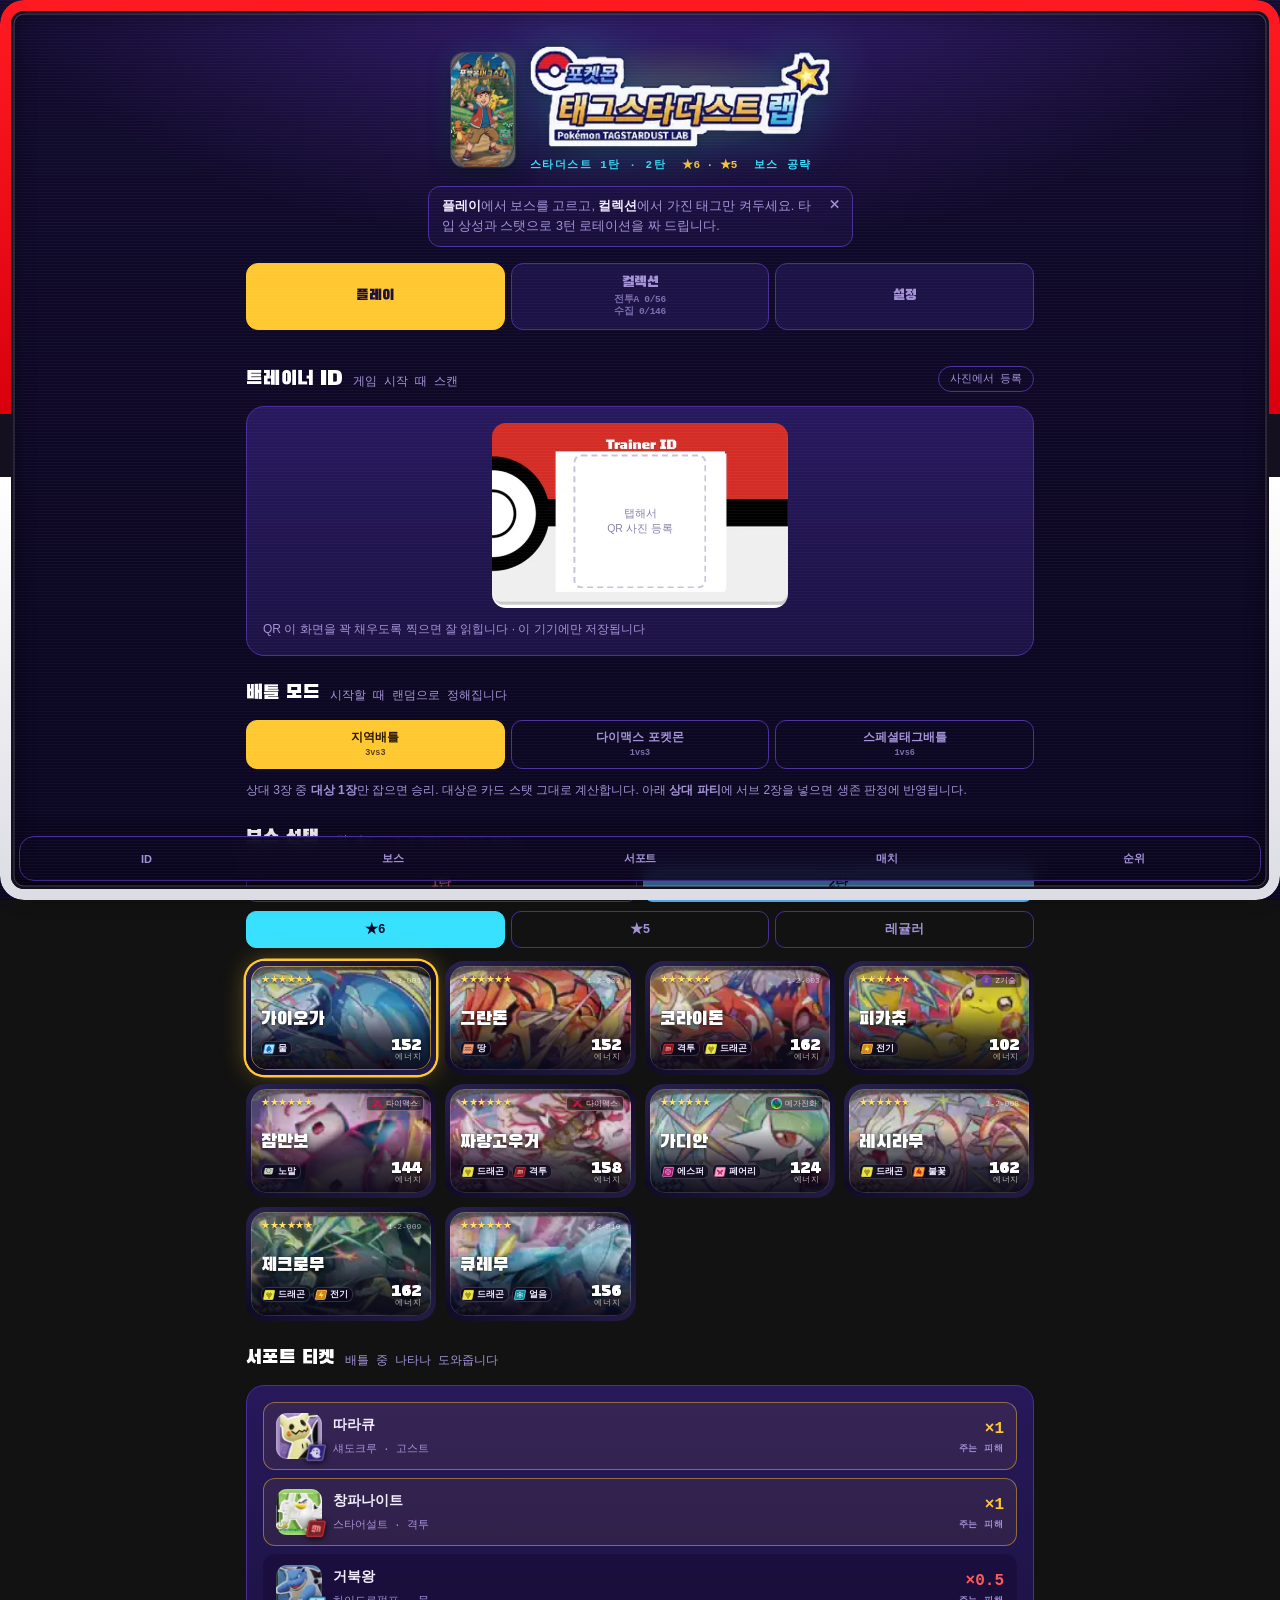
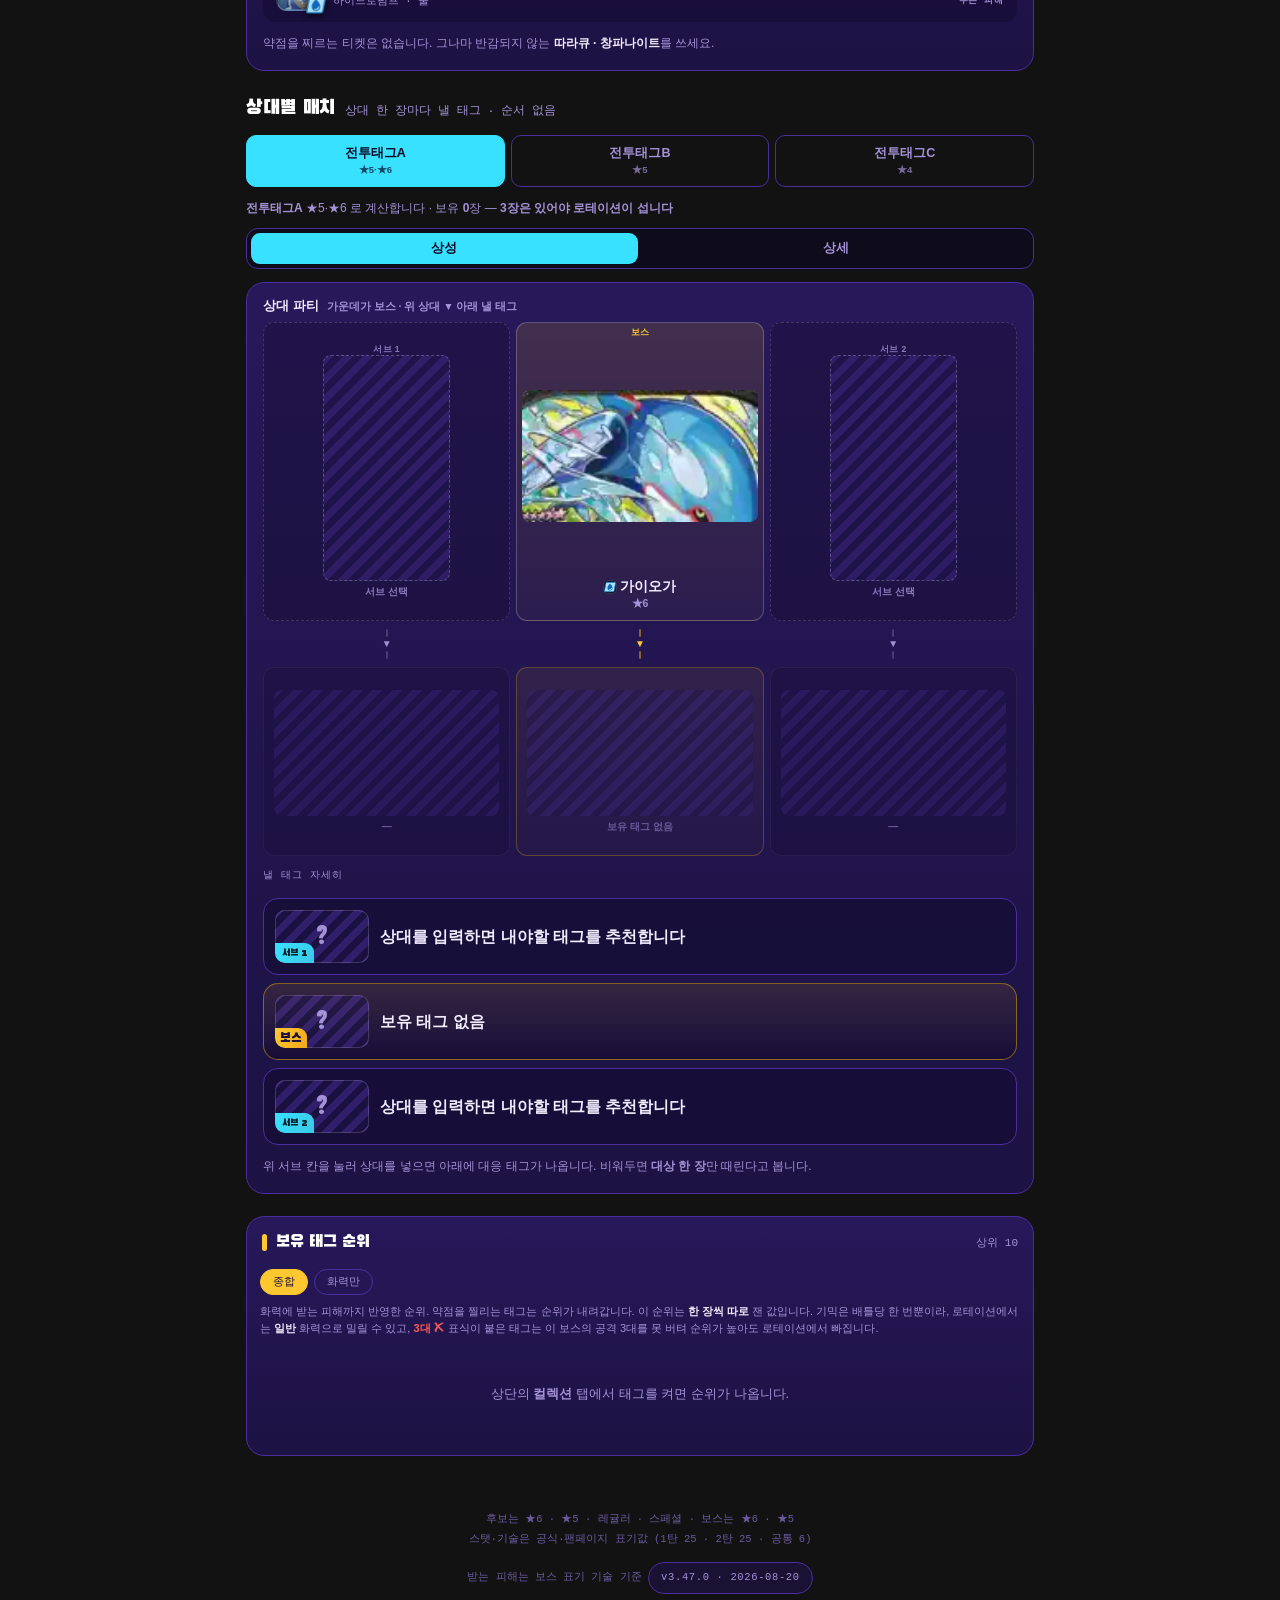
==== commit 5feaeaae: "Update index.html v3.47.0" ====
--- a/index.html
+++ b/index.html
@@ -7,7 +7,7 @@
 <meta name="description" content="포켓몬 태그스타 스타더스트 1탄·2탄 ★6·★5 보스 공략. 보유 태그로 3턴 로테이션과 서포트 티켓을 추천합니다.">
 <meta name="theme-color" content="#120B2E">
 <meta name="color-scheme" content="dark">
-<meta name="version" content="3.46.0">
+<meta name="version" content="3.47.0">
 <meta http-equiv="Cache-Control" content="no-cache, must-revalidate">
 <meta http-equiv="Pragma" content="no-cache">
 <meta name="apple-mobile-web-app-capable" content="yes">
@@ -2018,7 +2018,7 @@
 const tagArt=b=>TAGIMG[b.s+'-'+b.r+'-'+b.n]||null;
 
 const RANK_N=10;          // 순위에 보여줄 개수
-const VERSION='3.46.0';
+const VERSION='3.47.0';
 const BUILT='2026-08-20';
 
 /* ══ 자산을 CSS 로 한 번만 심는다 (DOM 에 base64 중복 방지) ══ */
@@ -4137,7 +4137,8 @@
 const HDKEY=HKEY+':draft';
 /* src: 'play' = 내가 한 판(플레이 화면에서 가져옴) · 'watch' = 남의 판을 옆에서 본 것(관전).
    기본은 관전이다 — 기록 탭에서 손으로 넣는 판은 대개 남의 판이기 때문이다 (v3.34.0 · 잭 지정). */
-const hFresh=(p)=>({m:p==='LR'?'스페셜':'지역',p,src:'watch',g:null,g2:null,s1:null,b:null,s2:null,got:false});
+const hFresh=(p)=>({m:p==='LR'?'스페셜':'지역', p:(p==='LR'?'L':p),
+  src:'watch',g:null,g2:null,s1:null,b:null,s2:null,got:false});
 let hDrafts={L:hFresh('L'),R:hFresh('R'),LR:hFresh('LR')};
 let hActiveP='L', hBackP='L';
 let hEditIdx=null, hEditBuf=null;            // 목록에서 불러와 고치는 중이면 인덱스·버퍼
@@ -4166,7 +4167,7 @@
   /* 판 종류는 **모든 줄에 적는다** (v3.45.0 · 잭 지적) — 지역배틀만 빠져 있어
      줄마다 형식이 달랐다. 자리는 «위치 · 선물 · 판 종류 · 상대…» 로 통일한다.
      이름은 버튼과 같은 정식 명칭을 쓴다. */
-  if(e.m==='스페셜') return e.p+' '+hFmt(e.g)+' '+hFmt(e.g2)+' 스페셜태그배틀 '+hFmt(e.b)+got+src;
+  if(e.m==='스페셜') return e.p+' '+hFmt(e.g)+' 스페셜태그배틀 '+hFmt(e.b)+got+src;
   if(e.m==='다맥')   return e.p+' '+hFmt(e.g)+' 다이맥스포켓몬 '+hFmt(e.b)+got+src;
   return e.p+' '+hFmt(e.g)+' 지역배틀 '+hFmt(e.s1)+' '+hFmt(e.b)+' '+hFmt(e.s2)+got+src;
 }
@@ -4180,7 +4181,7 @@
       && b.dataset.p!==hCur.p && hHasContent(hDrafts[b.dataset.p]));
   });
   const pos=document.getElementById('hPos');
-  if(pos) pos.classList.toggle('hlr', hCur.p==='LR');   // 스페셜 = LR 자동, 줄 잠금 표시
+  if(pos) pos.classList.remove('hlr');   // v3.47.0 — 스페셜도 L/R 을 고른다 (내가 앉은 자리)
   document.querySelectorAll('.hgotg button').forEach(b=>b.setAttribute('aria-pressed',(b.dataset.g==='1')===hCur.got));
   document.querySelectorAll('#hSrc button').forEach(b=>
     b.setAttribute('aria-pressed', b.dataset.src===(hCur.src||'watch')));
@@ -4194,7 +4195,9 @@
     const k=el.dataset.k;
     el.classList.toggle('hs-off', !local && k!=='b' && k!=='g');
   });
-  const sp=hCur.m==='스페셜';
+  /* 스페셜은 **양쪽이 각각 판을 한다** — 저장할 때 L·R 두 줄로 나뉜다 (v3.47.0 · 잭 지정).
+     그래서 새 판을 넣을 때만 선물 두 칸을 받고, 이미 저장된 한쪽 판을 고칠 때는 한 칸이다. */
+  const sp=hCur.m==='스페셜' && hEditIdx==null;
   document.querySelectorAll('.hs-g2').forEach(el=>el.hidden=!sp);
   document.querySelectorAll('[data-gl]').forEach(el=>el.textContent=sp?'선물 L':'선물');
   [['g','hs-g'],['s1','hs-s1'],['b','hs-b'],['s2','hs-s2'],
@@ -4258,6 +4261,22 @@
            g:hCur.g,g2:hCur.g2,s1:hCur.s1,b:hCur.b,s2:hCur.s2};
   if(e.m!=='지역'){ e.s1=e.s2=null; }   // 선물(g·g2)은 남긴다 — 판 종류와 무관하게 받는다
   if(e.m!=='스페셜') e.g2=null;          // 선물 R 은 스페셜에만 있다
+  /* 스페셜은 한 배틀이지만 **양쪽이 각각 판을 하고 각각 선물을 받는다** —
+     기계 재고도 두 장이 빠진다. 그래서 L·R **두 줄**로 남긴다 (v3.47.0 · 잭 지정).
+     겟은 «내가 앉은 자리» 쪽에만 적는다 — 반대편 결과는 대개 모른다. */
+  if(e.m==='스페셜' && hEditIdx==null){
+    const mine=(hCur.p==='R')?'R':'L', other=(mine==='L')?'R':'L';
+    const mk=(side,gift,got)=>Object.assign({},e,{p:side,g:gift,g2:null,got});
+    const rows=[ mk(mine, mine==='L'?hCur.g:hCur.g2, hCur.got),
+                 mk(other, other==='L'?hCur.g:hCur.g2, false) ];
+    rows.sort((a,b)=>a.p==='L'?-1:1);          // 줄 순서는 늘 L 먼저
+    hist.push(...rows); hStore(); renderHList(); track('rec_save');
+    note.textContent='스페셜 2줄 저장됨 (L·R)';
+    hDrafts[hActiveP]=hFresh(hActiveP);
+    if(hActiveP==='LR'){ hActiveP=hBackP||'L'; }
+    hCur=hDrafts[hActiveP]; hDraftStore(); renderHCur();
+    return;
+  }
   if(hEditIdx!=null){
     /* 목록에서 불러온 판을 고쳐 저장 — 제자리에 반영하고 편집 모드를 닫는다 */
     hist[hEditIdx]=e; hStore(); renderHList();
@@ -4296,16 +4315,34 @@
 });
 document.querySelectorAll('#hMode button').forEach(b=>b.addEventListener('click',()=>{
   const m=b.dataset.m;
+  /* 스페셜은 한 배틀이지만 **양쪽이 각각 판을 하고 각각 선물을 받는다** —
+     기계 재고도 두 장이 빠진다. 그래서 L·R **두 줄**로 남긴다 (v3.47.0 · 잭 지정).
+     겟은 «내가 앉은 자리» 쪽에만 적는다 — 반대편 결과는 대개 모른다. */
+  if(e.m==='스페셜' && hEditIdx==null){
+    const mine=(hCur.p==='R')?'R':'L', other=(mine==='L')?'R':'L';
+    const mk=(side,gift,got)=>Object.assign({},e,{p:side,g:gift,g2:null,got});
+    const rows=[ mk(mine, mine==='L'?hCur.g:hCur.g2, hCur.got),
+                 mk(other, other==='L'?hCur.g:hCur.g2, false) ];
+    rows.sort((a,b)=>a.p==='L'?-1:1);          // 줄 순서는 늘 L 먼저
+    hist.push(...rows); hStore(); renderHList(); track('rec_save');
+    note.textContent='스페셜 2줄 저장됨 (L·R)';
+    hDrafts[hActiveP]=hFresh(hActiveP);
+    if(hActiveP==='LR'){ hActiveP=hBackP||'L'; }
+    hCur=hDrafts[hActiveP]; hDraftStore(); renderHCur();
+    return;
+  }
   if(hEditIdx!=null){
     /* 수정 중에는 드래프트 전환 없이 그 판의 종류·위치만 고친다 */
     hCur.m=m;
-    if(m==='스페셜'){ if(hCur.p!=='LR'){ hCur._backP=hCur.p; hCur.p='LR'; } }
-    else if(hCur.p==='LR'){ hCur.p=hCur._backP||'L'; }
+    if(hCur.p==='LR') hCur.p='L';      // v3.47.0 — 판은 늘 한쪽 자리다 (LR 값은 없앴다)
     renderHCur(); return;
   }
   if(m==='스페셜'){
-    if(hActiveP!=='LR'){ hBackP=hActiveP; hActiveP='LR'; hCur=hDrafts.LR; }
+    /* 스페셜 입력은 전용 드래프트(LR 칸)를 쓰되, 그 안의 `p` 는 **내가 앉은 자리**다.
+       직전에 쓰던 자리를 그대로 이어받는다. */
+    if(hActiveP!=='LR'){ hBackP=hActiveP; hActiveP='LR'; hCur=hDrafts.LR; hCur.p=hBackP; }
     hCur.m='스페셜';
+    if(hCur.p!=='L'&&hCur.p!=='R') hCur.p='L';
   } else {
     if(hActiveP==='LR'){ hActiveP=hBackP||'L'; hCur=hDrafts[hActiveP]; }
     hCur.m=m;
@@ -4335,7 +4372,7 @@
   /* 플레이 화면의 mode 값('지역'·'다맥'·'스페셜')은 기록의 판 종류와 같은 낱말이다.
      스페셜이면 기록도 LR 드래프트로 옮긴다 — «스페셜 = LR» 규칙을 깨지 않기 위해. */
   if(hEditIdx==null){
-    if(mode==='스페셜' && hActiveP!=='LR'){ hBackP=hActiveP; hActiveP='LR'; hCur=hDrafts.LR; }
+    if(mode==='스페셜' && hActiveP!=='LR'){ hBackP=hActiveP; hActiveP='LR'; hCur=hDrafts.LR; hCur.p=hBackP; }
     else if(mode!=='스페셜' && hActiveP==='LR'){ hActiveP=hBackP||'L'; hCur=hDrafts[hActiveP]; }
   }
   hCur.m=mode;
@@ -4559,7 +4596,23 @@
   if(d){
     const i=Number(d.dataset.i);
     hist.splice(i,1); hStore();
-    if(hEditIdx!=null){                        // 고치던 판이 지워지거나 앞이 줄면 정리
+    /* 스페셜은 한 배틀이지만 **양쪽이 각각 판을 하고 각각 선물을 받는다** —
+     기계 재고도 두 장이 빠진다. 그래서 L·R **두 줄**로 남긴다 (v3.47.0 · 잭 지정).
+     겟은 «내가 앉은 자리» 쪽에만 적는다 — 반대편 결과는 대개 모른다. */
+  if(e.m==='스페셜' && hEditIdx==null){
+    const mine=(hCur.p==='R')?'R':'L', other=(mine==='L')?'R':'L';
+    const mk=(side,gift,got)=>Object.assign({},e,{p:side,g:gift,g2:null,got});
+    const rows=[ mk(mine, mine==='L'?hCur.g:hCur.g2, hCur.got),
+                 mk(other, other==='L'?hCur.g:hCur.g2, false) ];
+    rows.sort((a,b)=>a.p==='L'?-1:1);          // 줄 순서는 늘 L 먼저
+    hist.push(...rows); hStore(); renderHList(); track('rec_save');
+    note.textContent='스페셜 2줄 저장됨 (L·R)';
+    hDrafts[hActiveP]=hFresh(hActiveP);
+    if(hActiveP==='LR'){ hActiveP=hBackP||'L'; }
+    hCur=hDrafts[hActiveP]; hDraftStore(); renderHCur();
+    return;
+  }
+  if(hEditIdx!=null){                        // 고치던 판이 지워지거나 앞이 줄면 정리
       if(i===hEditIdx) hEditExit();
       else if(i<hEditIdx) hEditIdx--;
     }
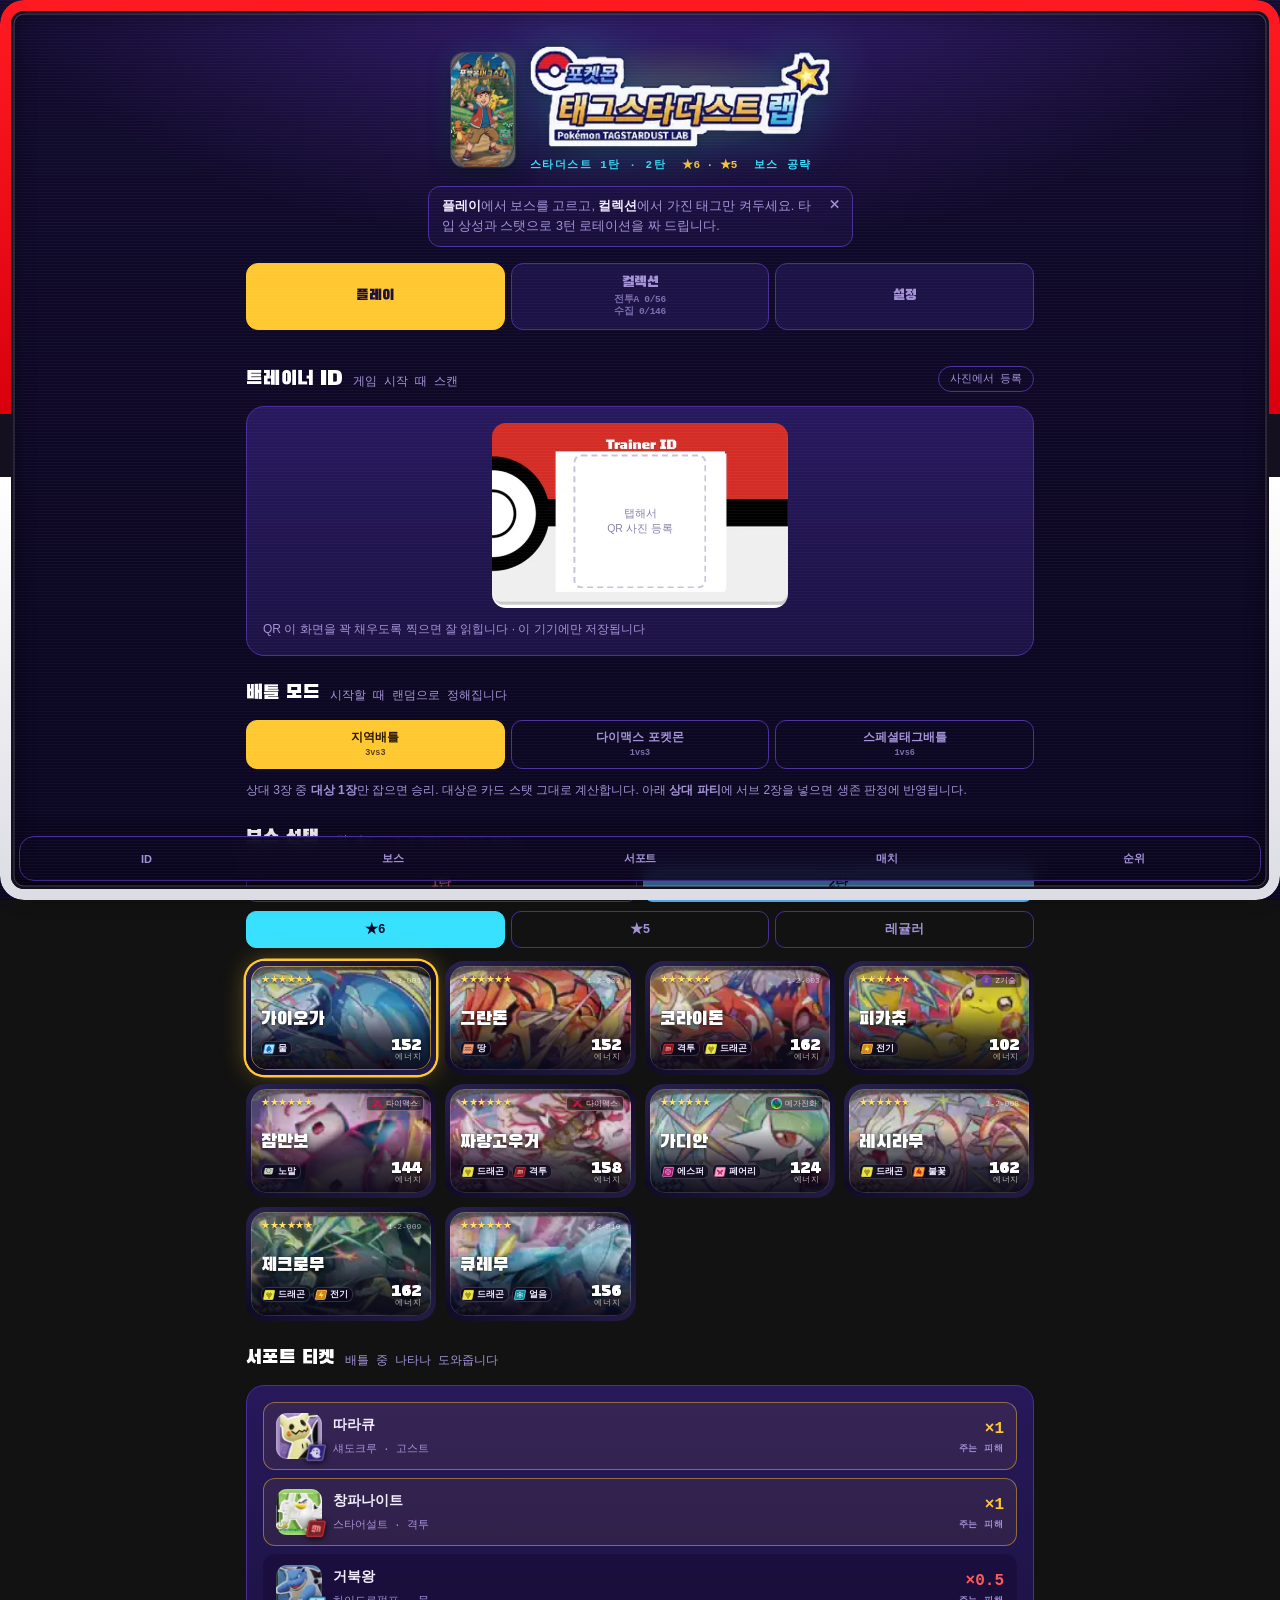
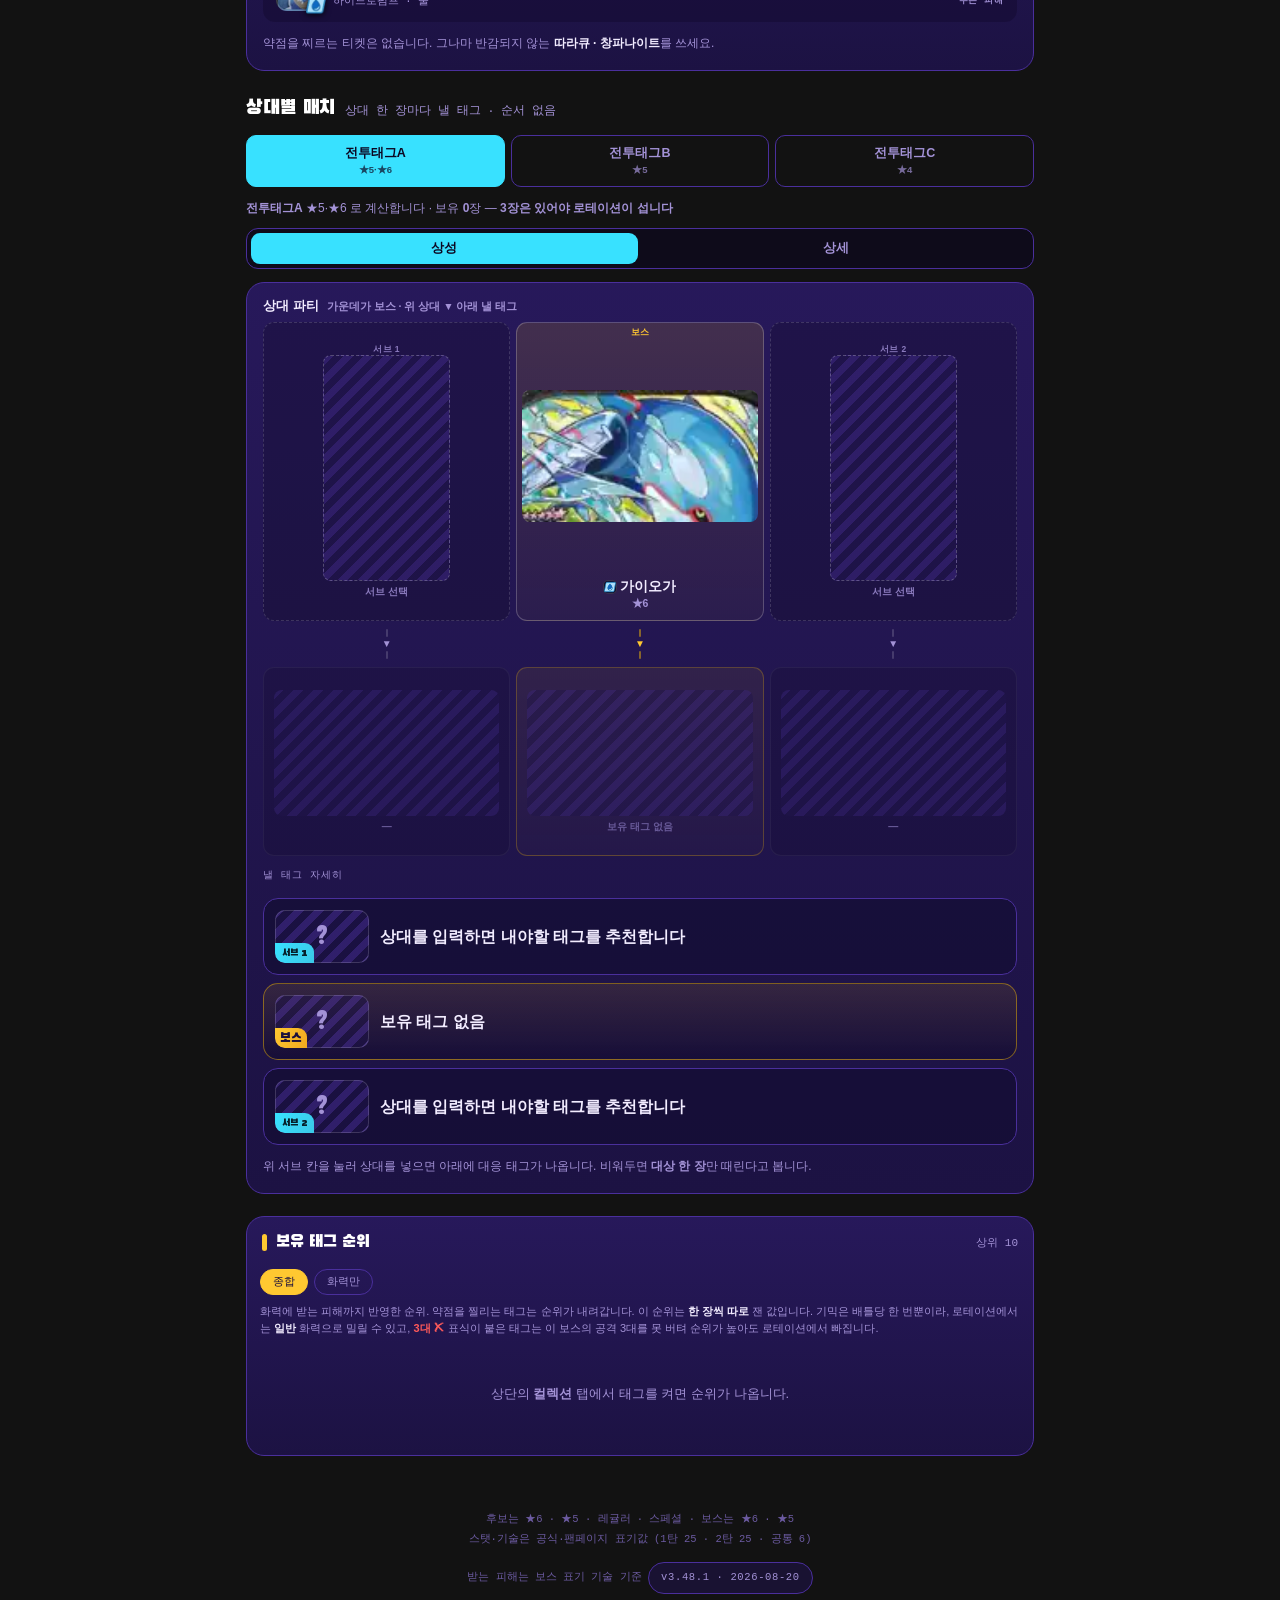
==== commit 04047c2c: "Update index.html v3.48.1" ====
--- a/index.html
+++ b/index.html
@@ -7,7 +7,7 @@
 <meta name="description" content="포켓몬 태그스타 스타더스트 1탄·2탄 ★6·★5 보스 공략. 보유 태그로 3턴 로테이션과 서포트 티켓을 추천합니다.">
 <meta name="theme-color" content="#120B2E">
 <meta name="color-scheme" content="dark">
-<meta name="version" content="3.47.0">
+<meta name="version" content="3.48.1">
 <meta http-equiv="Cache-Control" content="no-cache, must-revalidate">
 <meta http-equiv="Pragma" content="no-cache">
 <meta name="apple-mobile-web-app-capable" content="yes">
@@ -2018,7 +2018,7 @@
 const tagArt=b=>TAGIMG[b.s+'-'+b.r+'-'+b.n]||null;
 
 const RANK_N=10;          // 순위에 보여줄 개수
-const VERSION='3.47.0';
+const VERSION='3.48.1';
 const BUILT='2026-08-20';
 
 /* ══ 자산을 CSS 로 한 번만 심는다 (DOM 에 base64 중복 방지) ══ */
@@ -2301,12 +2301,19 @@
   dexPrune();
 }
 let sT;
-function save(){clearTimeout(sT);sT=setTimeout(async()=>{
-  const p=JSON.stringify({ownedA:[...ownedSets.A],ownedB:[...ownedSets.B],ownedC:[...ownedSets.C],chance,guideHidden,detail,rankSort,bossRank,dmaxLv,megaTier,mode,foes,foeSets,tagClass,dex:[...dex],playRec,gver});
+const savePayload=()=>JSON.stringify({ownedA:[...ownedSets.A],ownedB:[...ownedSets.B],ownedC:[...ownedSets.C],chance,guideHidden,detail,rankSort,bossRank,dmaxLv,megaTier,mode,foes,foeSets,tagClass,dex:[...dex],playRec,gver});
+async function saveWrite(){
+  const p=savePayload();
   if(backend==='claude'){try{await window.storage.set(KEY,p);return}catch(e){}}
   if(backend==='claude'||backend==='local'){try{localStorage.setItem(KEY,p);backend='local';return}catch(e){}}
   backend='memory'; renderBackend();
-},400)}
+}
+function save(){clearTimeout(sT);sT=setTimeout(saveWrite,400)}
+/* 저장은 400ms 미뤄 모아 쓴다 — 연타로 켜고 끌 때 쓰기를 아끼려는 것이다.
+   그런데 **설정을 바꾸고 바로 앱을 닫거나 새로고침하면 그 400ms 를 못 채우고 유실**된다
+   (v3.48.0 · 잭 지적 «플레이 기록 설정이 안 남는다»). 화면이 숨겨질 때 즉시 밀어 쓴다.
+   ⚠ 이 flush 를 지우지 말 것 — 모바일에서는 앱을 바로 내리는 일이 흔하다. */
+function saveFlush(){ if(sT){ clearTimeout(sT); sT=null; saveWrite(); } }
 const BT={claude:['저장 켜짐','Claude 계정에 저장 — 다른 기기에서도 유지'],
  local:['저장 켜짐','이 브라우저에 저장 — 방문 기록을 지우면 초기화'],
  memory:['저장 꺼짐','새로고침하면 초기화됩니다']};
@@ -4042,7 +4049,12 @@
 /* 쓰임새 신호 — 방문자 수만으로는 «열어만 보는지 실제로 쓰는지» 를 못 가른다.
    판 저장에만 건다 (가장 손이 많이 가는 동작). gtag 가 없으면(로컬·차단) 조용히 넘어간다. */
 function track(name){ try{ if(window.gtag) window.gtag('event',name); }catch(e){} }
-document.addEventListener('visibilitychange',()=>{ if(!document.hidden) checkUpdate() });
+document.addEventListener('visibilitychange',()=>{
+  if(document.hidden) saveFlush();          // 미뤄 둔 저장을 놓치지 않는다
+  else checkUpdate();
+});
+/* pagehide 는 iOS 에서 «탭 닫기·앱 전환» 을 잡는다. 검증 샌드박스에는 window 가 없을 수 있어 감싼다. */
+try{ if(typeof window!=='undefined'&&window.addEventListener) window.addEventListener('pagehide',saveFlush); }catch(e){}
 
 document.querySelectorAll('.dock button').forEach(b=>
   b.addEventListener('click',()=>goSection(b.dataset.go)));
@@ -4315,22 +4327,6 @@
 });
 document.querySelectorAll('#hMode button').forEach(b=>b.addEventListener('click',()=>{
   const m=b.dataset.m;
-  /* 스페셜은 한 배틀이지만 **양쪽이 각각 판을 하고 각각 선물을 받는다** —
-     기계 재고도 두 장이 빠진다. 그래서 L·R **두 줄**로 남긴다 (v3.47.0 · 잭 지정).
-     겟은 «내가 앉은 자리» 쪽에만 적는다 — 반대편 결과는 대개 모른다. */
-  if(e.m==='스페셜' && hEditIdx==null){
-    const mine=(hCur.p==='R')?'R':'L', other=(mine==='L')?'R':'L';
-    const mk=(side,gift,got)=>Object.assign({},e,{p:side,g:gift,g2:null,got});
-    const rows=[ mk(mine, mine==='L'?hCur.g:hCur.g2, hCur.got),
-                 mk(other, other==='L'?hCur.g:hCur.g2, false) ];
-    rows.sort((a,b)=>a.p==='L'?-1:1);          // 줄 순서는 늘 L 먼저
-    hist.push(...rows); hStore(); renderHList(); track('rec_save');
-    note.textContent='스페셜 2줄 저장됨 (L·R)';
-    hDrafts[hActiveP]=hFresh(hActiveP);
-    if(hActiveP==='LR'){ hActiveP=hBackP||'L'; }
-    hCur=hDrafts[hActiveP]; hDraftStore(); renderHCur();
-    return;
-  }
   if(hEditIdx!=null){
     /* 수정 중에는 드래프트 전환 없이 그 판의 종류·위치만 고친다 */
     hCur.m=m;
@@ -4396,7 +4392,7 @@
   note.textContent=hist.length+'판째 저장됨 — 기록 탭에서 볼 수 있습니다';
 });
 document.querySelectorAll('#playRecSw button').forEach(b=>b.addEventListener('click',()=>{
-  playRec=b.dataset.pr==='1'; save(); renderHCur();
+  playRec=b.dataset.pr==='1'; save(); saveFlush(); renderHCur();   // 설정은 즉시 굳힌다
 }));
 /* 게임기 버전 (v3.37.0) — ± 로 메이저·마이너·패치, 빌드는 직접 입력.
    판을 저장할 때 이 문자열이 판마다 함께 남는다 (`e.gver`). */
@@ -4596,23 +4592,7 @@
   if(d){
     const i=Number(d.dataset.i);
     hist.splice(i,1); hStore();
-    /* 스페셜은 한 배틀이지만 **양쪽이 각각 판을 하고 각각 선물을 받는다** —
-     기계 재고도 두 장이 빠진다. 그래서 L·R **두 줄**로 남긴다 (v3.47.0 · 잭 지정).
-     겟은 «내가 앉은 자리» 쪽에만 적는다 — 반대편 결과는 대개 모른다. */
-  if(e.m==='스페셜' && hEditIdx==null){
-    const mine=(hCur.p==='R')?'R':'L', other=(mine==='L')?'R':'L';
-    const mk=(side,gift,got)=>Object.assign({},e,{p:side,g:gift,g2:null,got});
-    const rows=[ mk(mine, mine==='L'?hCur.g:hCur.g2, hCur.got),
-                 mk(other, other==='L'?hCur.g:hCur.g2, false) ];
-    rows.sort((a,b)=>a.p==='L'?-1:1);          // 줄 순서는 늘 L 먼저
-    hist.push(...rows); hStore(); renderHList(); track('rec_save');
-    note.textContent='스페셜 2줄 저장됨 (L·R)';
-    hDrafts[hActiveP]=hFresh(hActiveP);
-    if(hActiveP==='LR'){ hActiveP=hBackP||'L'; }
-    hCur=hDrafts[hActiveP]; hDraftStore(); renderHCur();
-    return;
-  }
-  if(hEditIdx!=null){                        // 고치던 판이 지워지거나 앞이 줄면 정리
+    if(hEditIdx!=null){                      // 고치던 판이 지워지거나 앞이 줄면 정리
       if(i===hEditIdx) hEditExit();
       else if(i<hEditIdx) hEditIdx--;
     }
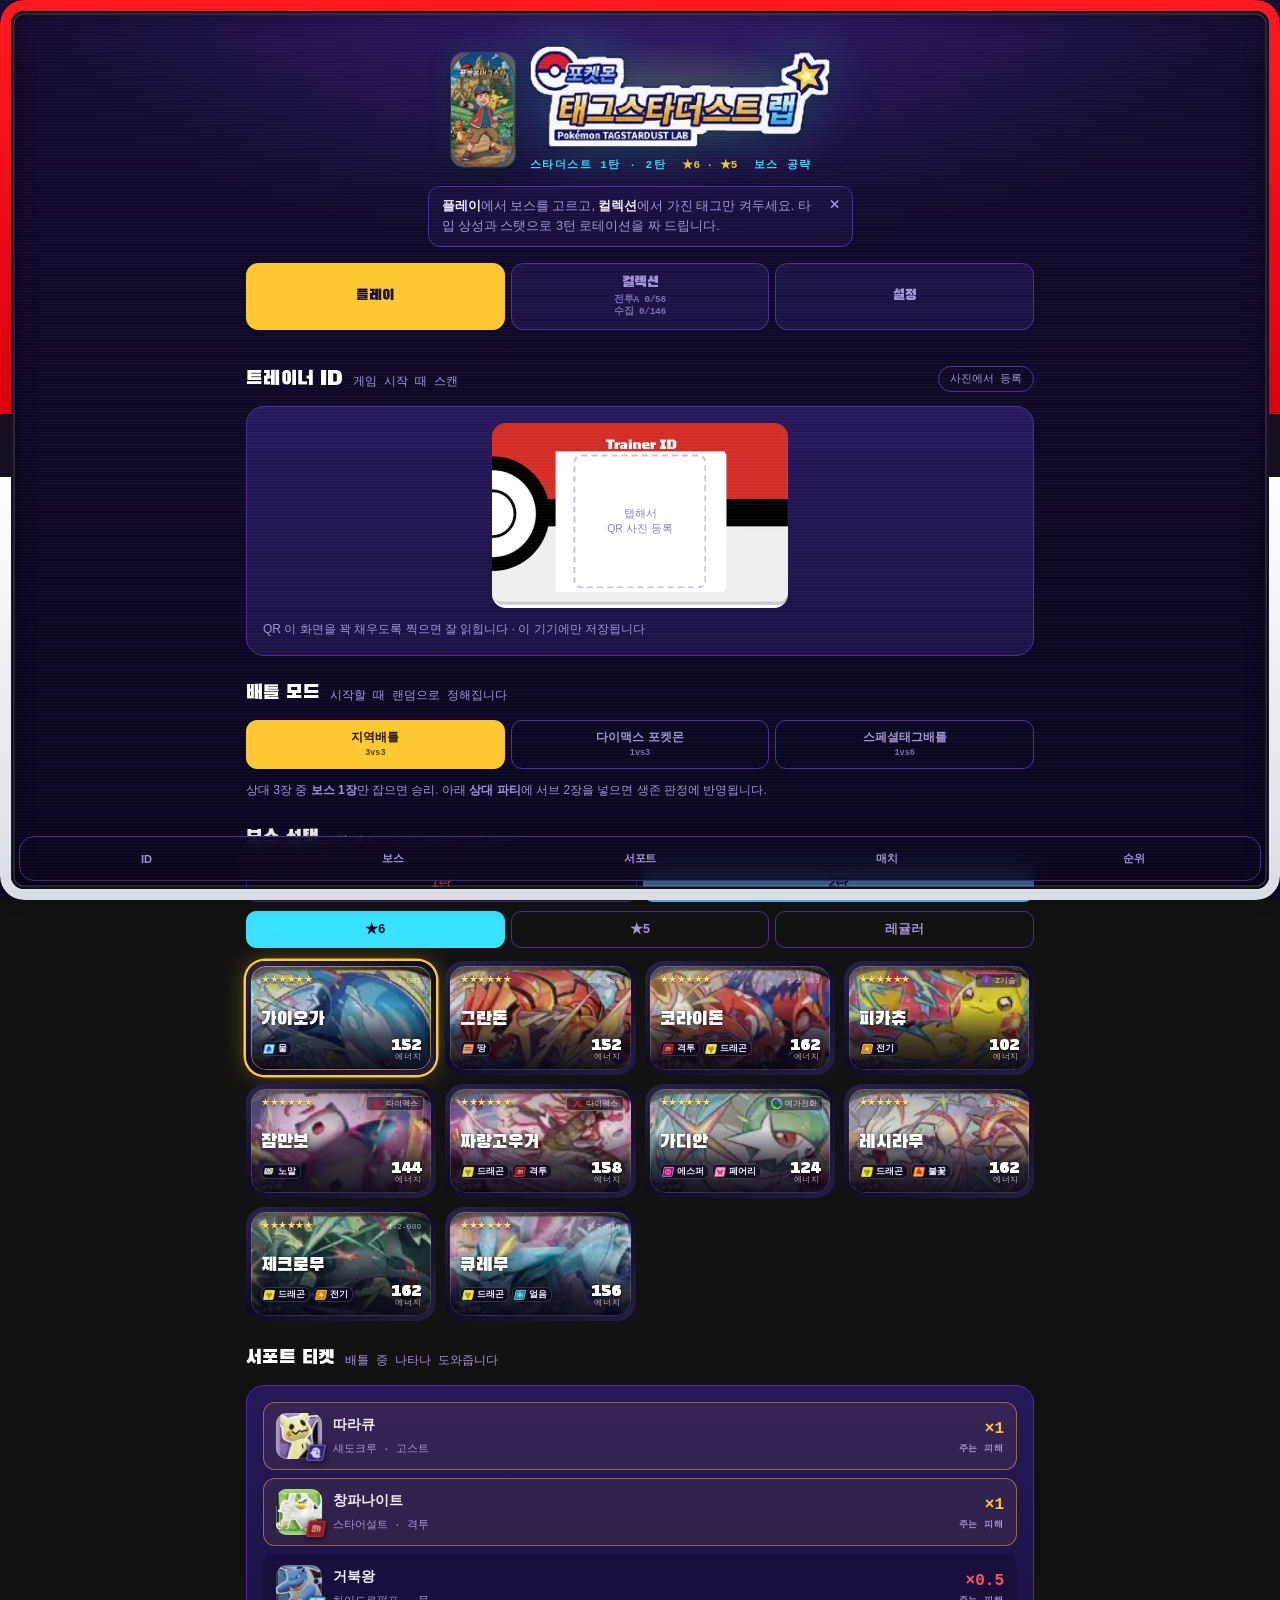
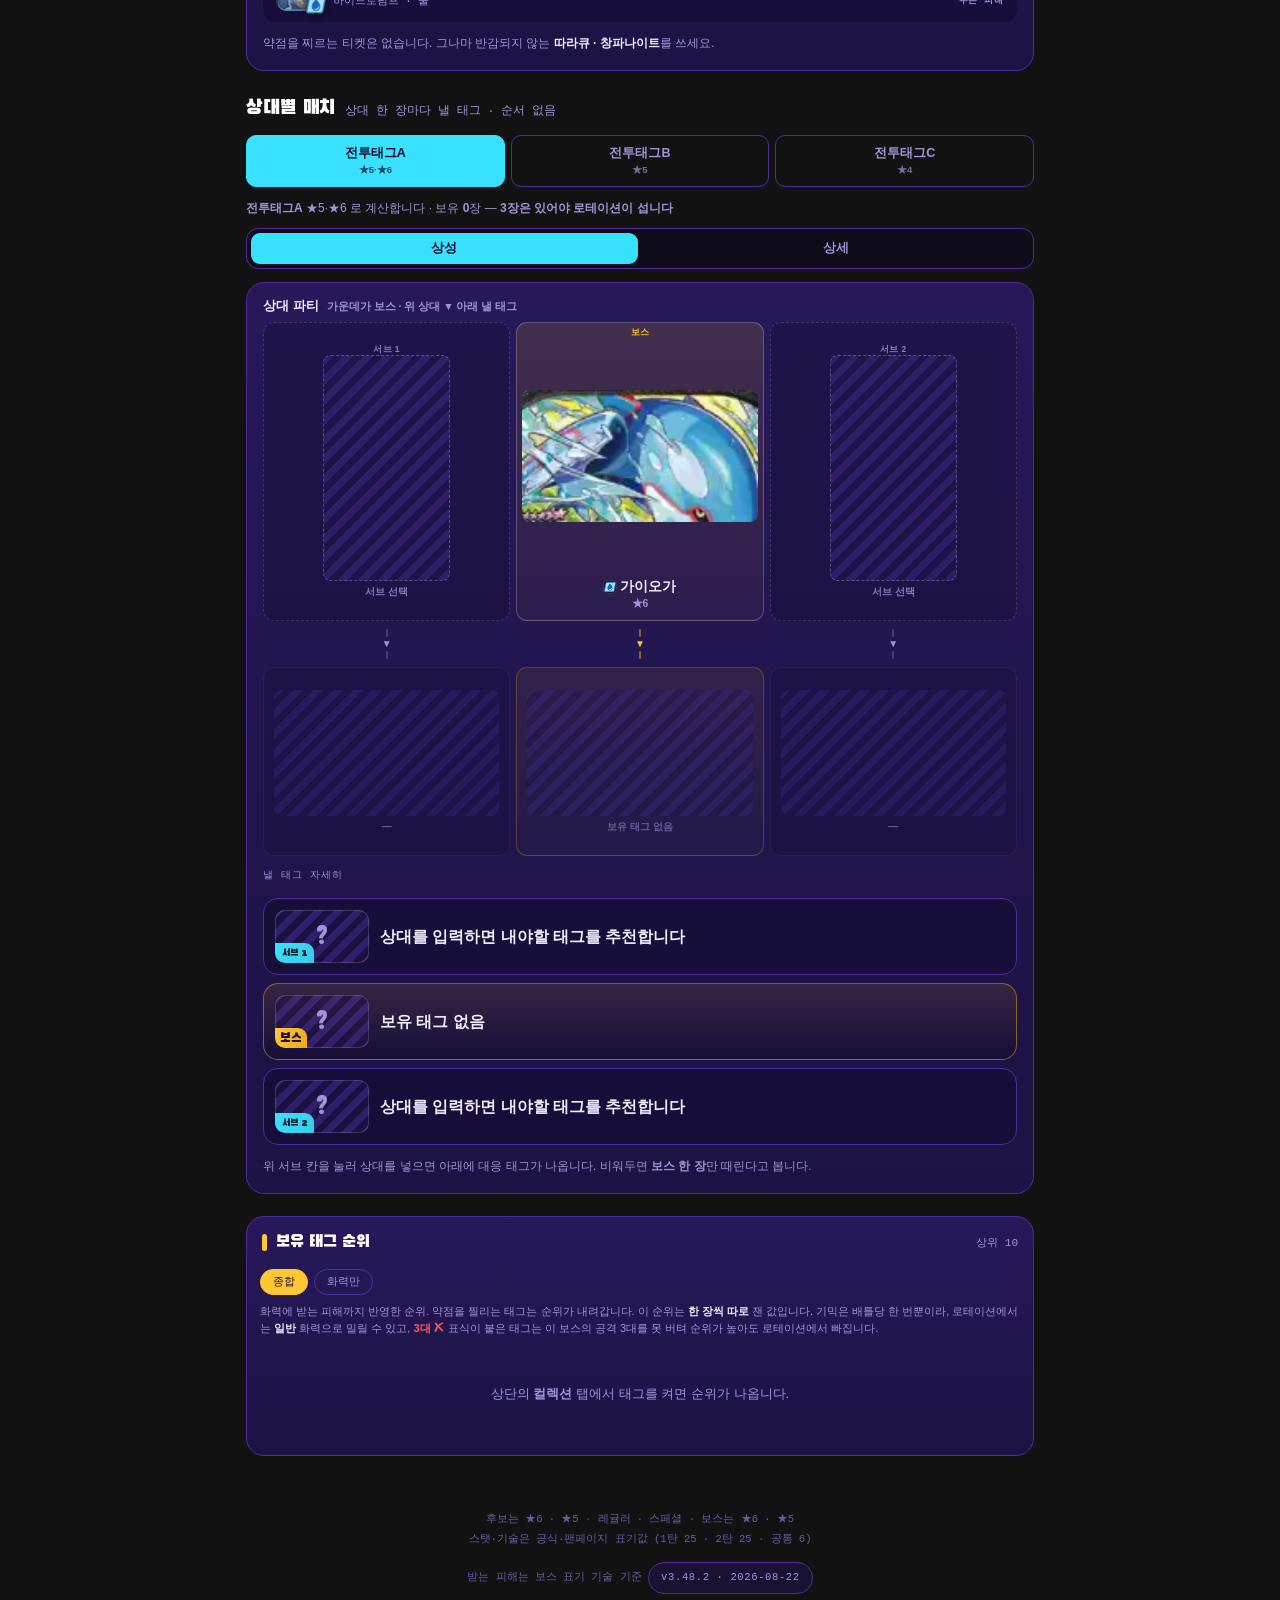
==== commit 2021dff9: "fix: 화면 문구를 «보스» 로 통일하고 v3.48.2 로 올린다 지역배틀 모드 설명이 «대상» 이라 무엇의 대상인지 안 읽혔다 (v3.16.0 에 가운데 칸을 «보스» 로 바꾼" ====
--- a/index.html
+++ b/index.html
@@ -7,7 +7,7 @@
 <meta name="description" content="포켓몬 태그스타 스타더스트 1탄·2탄 ★6·★5 보스 공략. 보유 태그로 3턴 로테이션과 서포트 티켓을 추천합니다.">
 <meta name="theme-color" content="#120B2E">
 <meta name="color-scheme" content="dark">
-<meta name="version" content="3.48.1">
+<meta name="version" content="3.48.2">
 <meta http-equiv="Cache-Control" content="no-cache, must-revalidate">
 <meta http-equiv="Pragma" content="no-cache">
 <meta name="apple-mobile-web-app-capable" content="yes">
@@ -2018,8 +2018,8 @@
 const tagArt=b=>TAGIMG[b.s+'-'+b.r+'-'+b.n]||null;
 
 const RANK_N=10;          // 순위에 보여줄 개수
-const VERSION='3.48.1';
-const BUILT='2026-08-20';
+const VERSION='3.48.2';
+const BUILT='2026-08-22';
 
 /* ══ 자산을 CSS 로 한 번만 심는다 (DOM 에 base64 중복 방지) ══ */
 const AK={}, TK={}, GK={}, SK={};
@@ -2411,8 +2411,8 @@
    ⚠ 파트너가 세거나 약하면 이 가정이 흔들린다 — 이번 판만 해도 파트너 몫이 1턴 100% · 2턴 64% 였다.
    파트너 화력을 직접 넣게 되면 그때 hp 를 2.0 으로 올리고 파트너 피해를 빼야 한다. */
 const MODES={
-  '지역'  :{n:'지역배틀',        hp:1,    note:'상대 3장 중 <b>대상 1장</b>만 잡으면 승리. 대상은 카드 스탯 그대로 계산합니다. 아래 <b>상대 파티</b>에 서브 2장을 넣으면 생존 판정에 반영됩니다.'},
-  '다맥'  :{n:'다이맥스 포켓몬', hp:1,    note:'보스 1마리만 나오는 모드. <b>실측 표본이 없어</b> 카드 스탯 그대로 계산합니다.'},
+  '지역'  :{n:'지역배틀',        hp:1,    note:'상대 3장 중 <b>보스 1장</b>만 잡으면 승리. 아래 <b>상대 파티</b>에 서브 2장을 넣으면 생존 판정에 반영됩니다.'},
+  '다맥'  :{n:'다이맥스 포켓몬', hp:1,    note:'보스 1마리만 나오는 모드. <b>실측 표본이 없어</b> 카드 스탯 그대로 계산합니다. 지역배틀 판이어도, 보스만 노린 계산을 보려면 이 모드로 두세요.'},
   '스페셜':{n:'스페셜태그배틀',  hp:1.15, note:'2인 협동. 보스 실제 HP는 카드의 <b>약 ×2</b>인데, 파트너가 절반쯤 맡는다고 보고 <b>내 몫 ×1.15</b>로 계산합니다. 파트너가 약하면 이보다 오래 걸립니다.'}
 };
 let mode='지역';
@@ -2860,7 +2860,7 @@
   const boss=BOSSES.find(b=>b.id===bossId);
   // 저장된 bossId 가 무효하거나(탄 개편 등) 아직 못 고른 상태 — 여기서 죽으면 안 된다.
   if(!boss){
-    wrap.innerHTML='<p class="tab-note">대상을 먼저 고르세요.</p>';
+    wrap.innerHTML='<p class="tab-note">보스를 먼저 고르세요.</p>';
     const pk=document.getElementById('foeModal'); if(pk) pk.hidden=true;
     const nt=document.getElementById('foeNote'); if(nt) nt.textContent='';
     return;
@@ -3084,7 +3084,7 @@
        판정 로직을 낙관 쪽으로 바꾸는 근거로 삼지 말 것. 되살리지도 말 것. */
     ? `서브 ${k}장 반영. 아래 칸은 <b>바로 위 상대가 활성일 때 낼 태그</b>입니다 — 서브는 «선공 + 원턴킬»이면 `
       +`그 턴 피해가 0 이고 그 장은 배틀에서 빠집니다.`
-    : '위 서브 칸을 눌러 상대를 넣으면 아래에 대응 태그가 나옵니다. 비워두면 <b>대상 한 장</b>만 때린다고 봅니다.';
+    : '위 서브 칸을 눌러 상대를 넣으면 아래에 대응 태그가 나옵니다. 비워두면 <b>보스 한 장</b>만 때린다고 봅니다.';
 }
 /* 보스를 바꾸면 **서브를 비운다** (v2.0.0 · 잭 지정). 서브는 «그 보스와 같은 파티에
    나온 상대» 라 보스가 바뀌면 남아 있을 이유가 없고, 남겨 두면 지난 파티의 서브에
@@ -4364,7 +4364,7 @@
    선물·겟은 화면에 없는 값이라 건드리지 않는다 (직접 넣는다). 출처는 «플레이» 로 바뀐다. */
 function hPullPlay(note){
   const boss=BOSSES.find(x=>x.id===bossId);
-  if(!boss){ if(note) note.textContent='플레이 탭에서 대상을 먼저 고르세요.'; return false; }
+  if(!boss){ if(note) note.textContent='플레이 탭에서 보스를 먼저 고르세요.'; return false; }
   /* 플레이 화면의 mode 값('지역'·'다맥'·'스페셜')은 기록의 판 종류와 같은 낱말이다.
      스페셜이면 기록도 LR 드래프트로 옮긴다 — «스페셜 = LR» 규칙을 깨지 않기 위해. */
   if(hEditIdx==null){
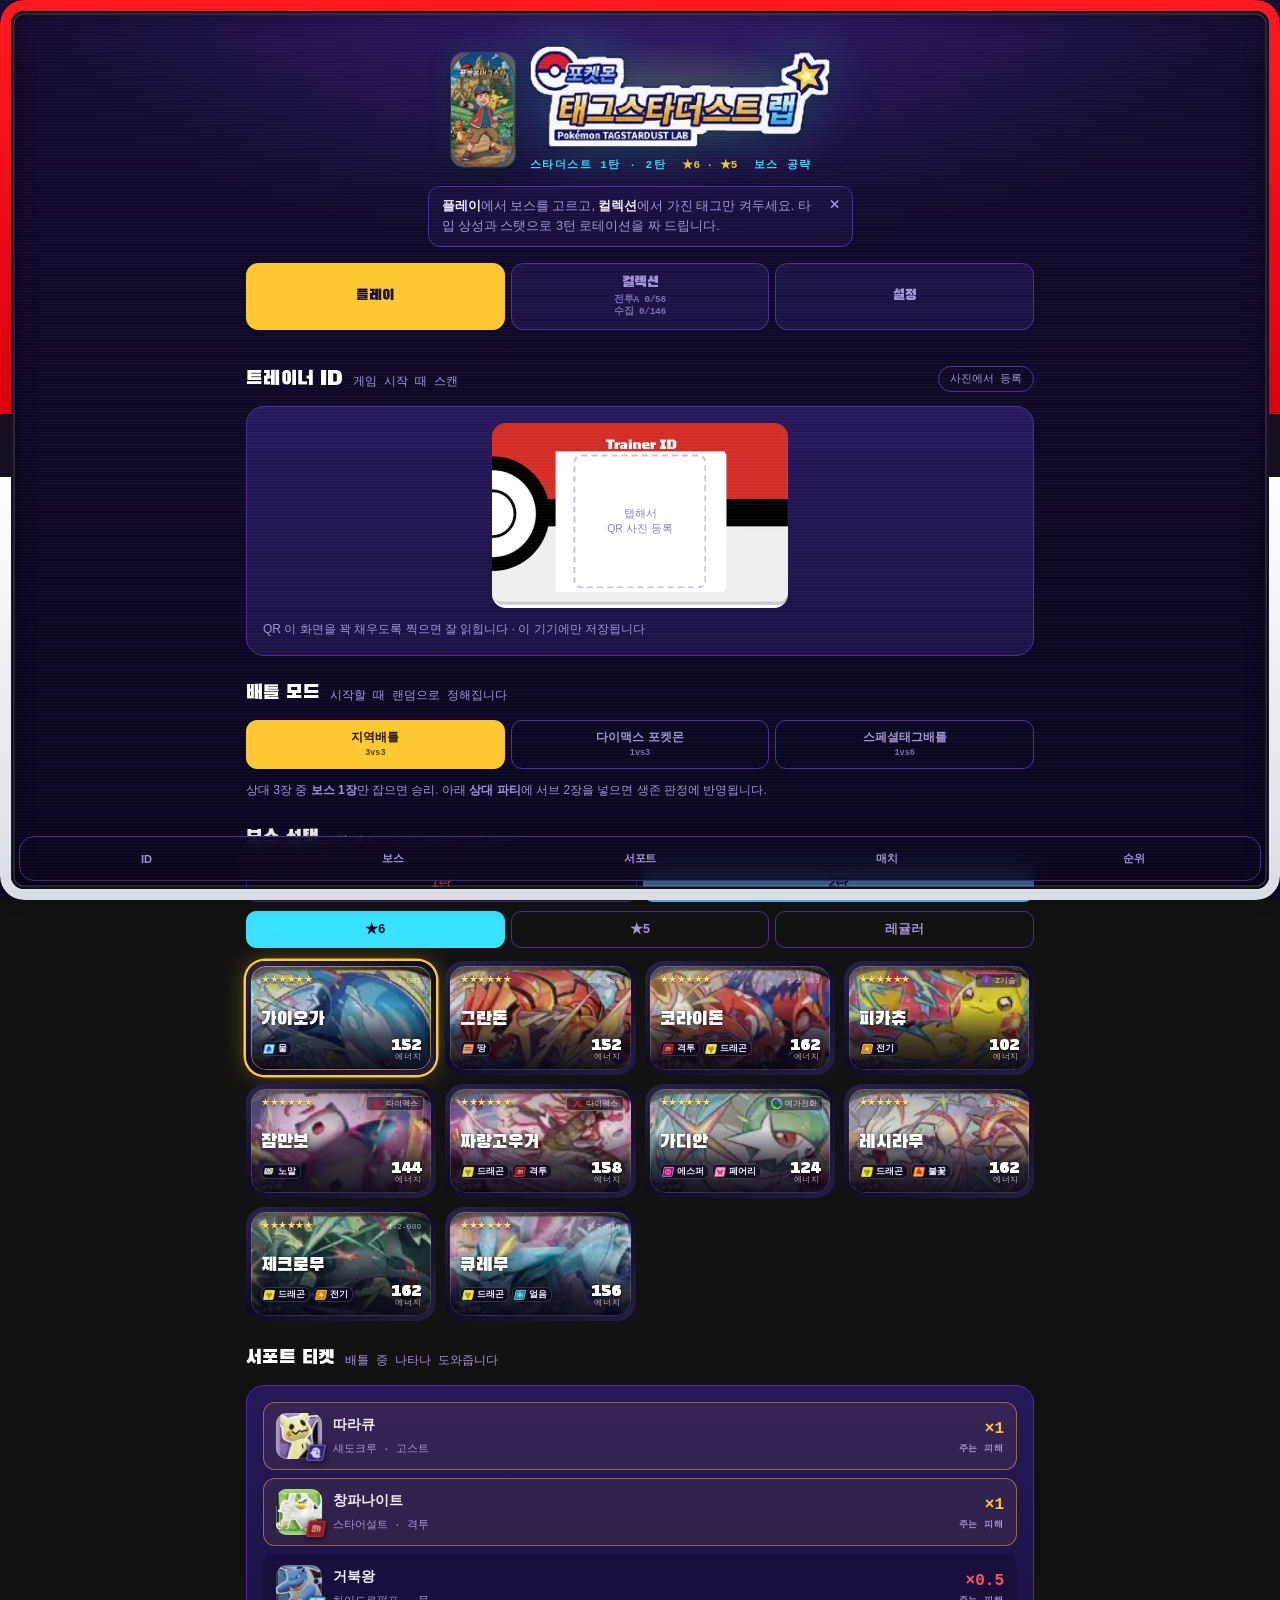
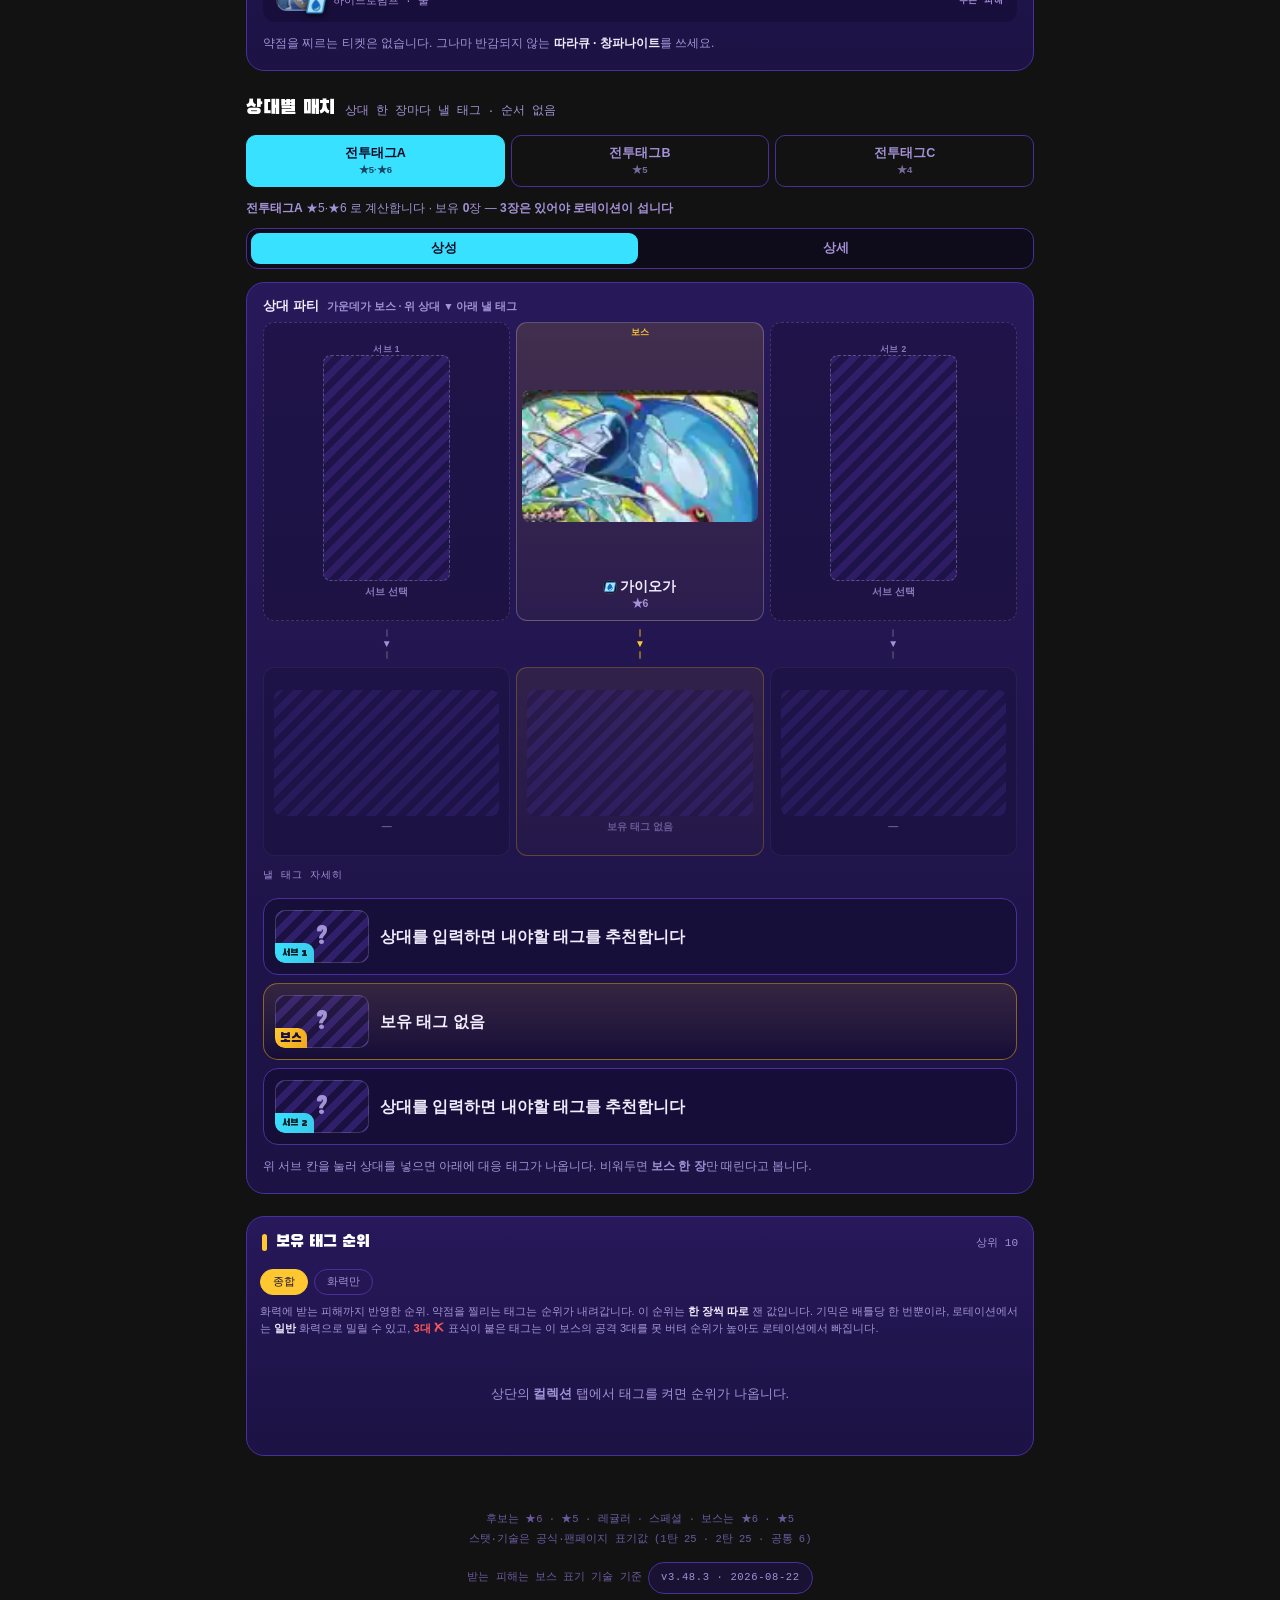
==== commit 2053854f: "fix: 저장이 조용히 실패하던 구멍을 막는다 (v3.48.3) «플레이 기록» 을 켜도 새로고침하면 꺼져 있다는 재지적. v3.48.0 의 flush 로는 안 끝났다. 증상 조합" ====
--- a/index.html
+++ b/index.html
@@ -7,7 +7,7 @@
 <meta name="description" content="포켓몬 태그스타 스타더스트 1탄·2탄 ★6·★5 보스 공략. 보유 태그로 3턴 로테이션과 서포트 티켓을 추천합니다.">
 <meta name="theme-color" content="#120B2E">
 <meta name="color-scheme" content="dark">
-<meta name="version" content="3.48.2">
+<meta name="version" content="3.48.3">
 <meta http-equiv="Cache-Control" content="no-cache, must-revalidate">
 <meta http-equiv="Pragma" content="no-cache">
 <meta name="apple-mobile-web-app-capable" content="yes">
@@ -2018,7 +2018,7 @@
 const tagArt=b=>TAGIMG[b.s+'-'+b.r+'-'+b.n]||null;
 
 const RANK_N=10;          // 순위에 보여줄 개수
-const VERSION='3.48.2';
+const VERSION='3.48.3';
 const BUILT='2026-08-22';
 
 /* ══ 자산을 CSS 로 한 번만 심는다 (DOM 에 base64 중복 방지) ══ */
@@ -2301,19 +2301,34 @@
   dexPrune();
 }
 let sT;
-const savePayload=()=>JSON.stringify({ownedA:[...ownedSets.A],ownedB:[...ownedSets.B],ownedC:[...ownedSets.C],chance,guideHidden,detail,rankSort,bossRank,dmaxLv,megaTier,mode,foes,foeSets,tagClass,dex:[...dex],playRec,gver});
+/* ⚠⚠ 저장이 «조용히» 실패하던 구멍을 막는다 (v3.48.3 · 잭 지적 «플레이 기록이 안 남는다»).
+   `savePayload()` 가 try 밖이라, 값 하나가 상해 예외가 나면 saveWrite 가 거부되는데
+   그 거부를 아무도 잡지 않았다. `backend` 는 'local' 그대로여서 **화면은 계속 «저장 켜짐»
+   이라고 말하면서 그 뒤로 아무것도 저장되지 않는다.** 예전에 저장된 값은 남아 있고
+   기록(HKEY)은 다른 경로라 계속 저장되니, 증상이 «설정만 안 남는다» 로 보였다.
+   세 겹으로 막는다 — ① 값 하나가 상해도 나머지는 저장한다 ② 실패를 화면과 콘솔에 드러낸다
+   ③ 호출 쪽에서 거부를 잡는다. **이 방어를 걷어내지 말 것.** */
+const bagArr=b=>{ try{ return [...b] }catch(e){ return [] } };
+let saveErr='';
+function saveFail(where,e){
+  saveErr = where+' — '+String((e&&e.message)||e).split('\n')[0].slice(0,80);   // 상태줄은 한 줄이다
+  backend='memory'; renderBackend();
+  try{ console.error('[스타더스트] 저장 실패:',where,e) }catch(_){}
+}
+const savePayload=()=>JSON.stringify({ownedA:bagArr(ownedSets.A),ownedB:bagArr(ownedSets.B),ownedC:bagArr(ownedSets.C),chance,guideHidden,detail,rankSort,bossRank,dmaxLv,megaTier,mode,foes,foeSets,tagClass,dex:bagArr(dex),playRec,gver});
 async function saveWrite(){
-  const p=savePayload();
+  let p;
+  try{ p=savePayload() }catch(e){ saveFail('값 만들기',e); return }
   if(backend==='claude'){try{await window.storage.set(KEY,p);return}catch(e){}}
   if(backend==='claude'||backend==='local'){try{localStorage.setItem(KEY,p);backend='local';return}catch(e){}}
   backend='memory'; renderBackend();
 }
-function save(){clearTimeout(sT);sT=setTimeout(saveWrite,400)}
+function save(){clearTimeout(sT);sT=setTimeout(()=>{saveWrite().catch(e=>saveFail('쓰기',e))},400)}
 /* 저장은 400ms 미뤄 모아 쓴다 — 연타로 켜고 끌 때 쓰기를 아끼려는 것이다.
    그런데 **설정을 바꾸고 바로 앱을 닫거나 새로고침하면 그 400ms 를 못 채우고 유실**된다
    (v3.48.0 · 잭 지적 «플레이 기록 설정이 안 남는다»). 화면이 숨겨질 때 즉시 밀어 쓴다.
    ⚠ 이 flush 를 지우지 말 것 — 모바일에서는 앱을 바로 내리는 일이 흔하다. */
-function saveFlush(){ if(sT){ clearTimeout(sT); sT=null; saveWrite(); } }
+function saveFlush(){ if(sT){ clearTimeout(sT); sT=null; saveWrite().catch(e=>saveFail('쓰기',e)); } }
 const BT={claude:['저장 켜짐','Claude 계정에 저장 — 다른 기기에서도 유지'],
  local:['저장 켜짐','이 브라우저에 저장 — 방문 기록을 지우면 초기화'],
  memory:['저장 꺼짐','새로고침하면 초기화됩니다']};
@@ -2321,7 +2336,10 @@
   const n=document.getElementById('backend'); if(!n)return;
   const [a,b]=BT[backend]; n.className='backend '+backend;
   const note = seeded ? ' · 시험용 26장을 미리 켜 뒀습니다' : '';   // 내가 켠 게 아님을 알린다
-  n.innerHTML=`<b>${a}</b><span>${b}${note}</span>`;
+  /* 저장이 실패했으면 이유를 그대로 적는다 — 모바일에는 콘솔이 없어
+     «왜 안 남는가» 를 물어볼 근거가 화면에 있어야 한다 (v3.48.3). */
+  const err = saveErr ? ' · 저장 실패 — ' + saveErr : '';
+  n.innerHTML=`<b>${a}</b><span>${b}${note}${err}</span>`;
 }
 
 /* ══ 평가 ══ */
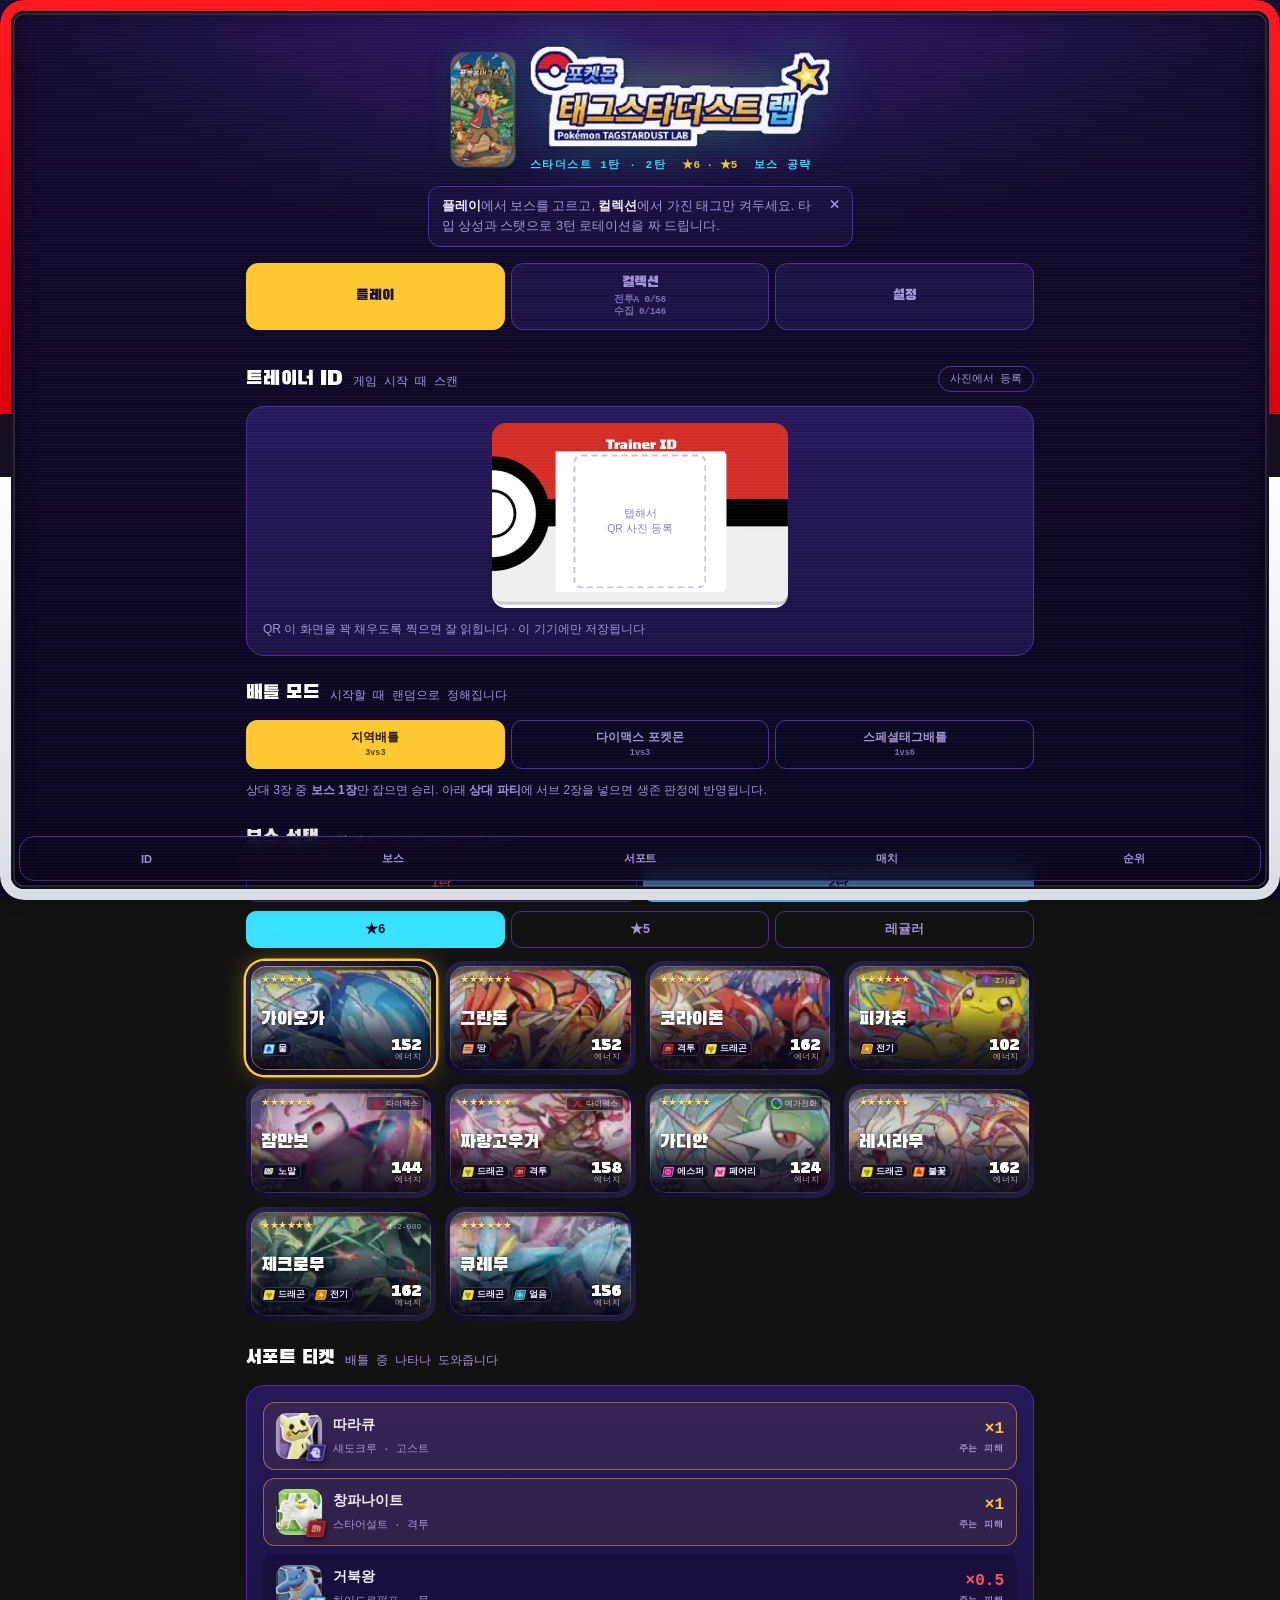
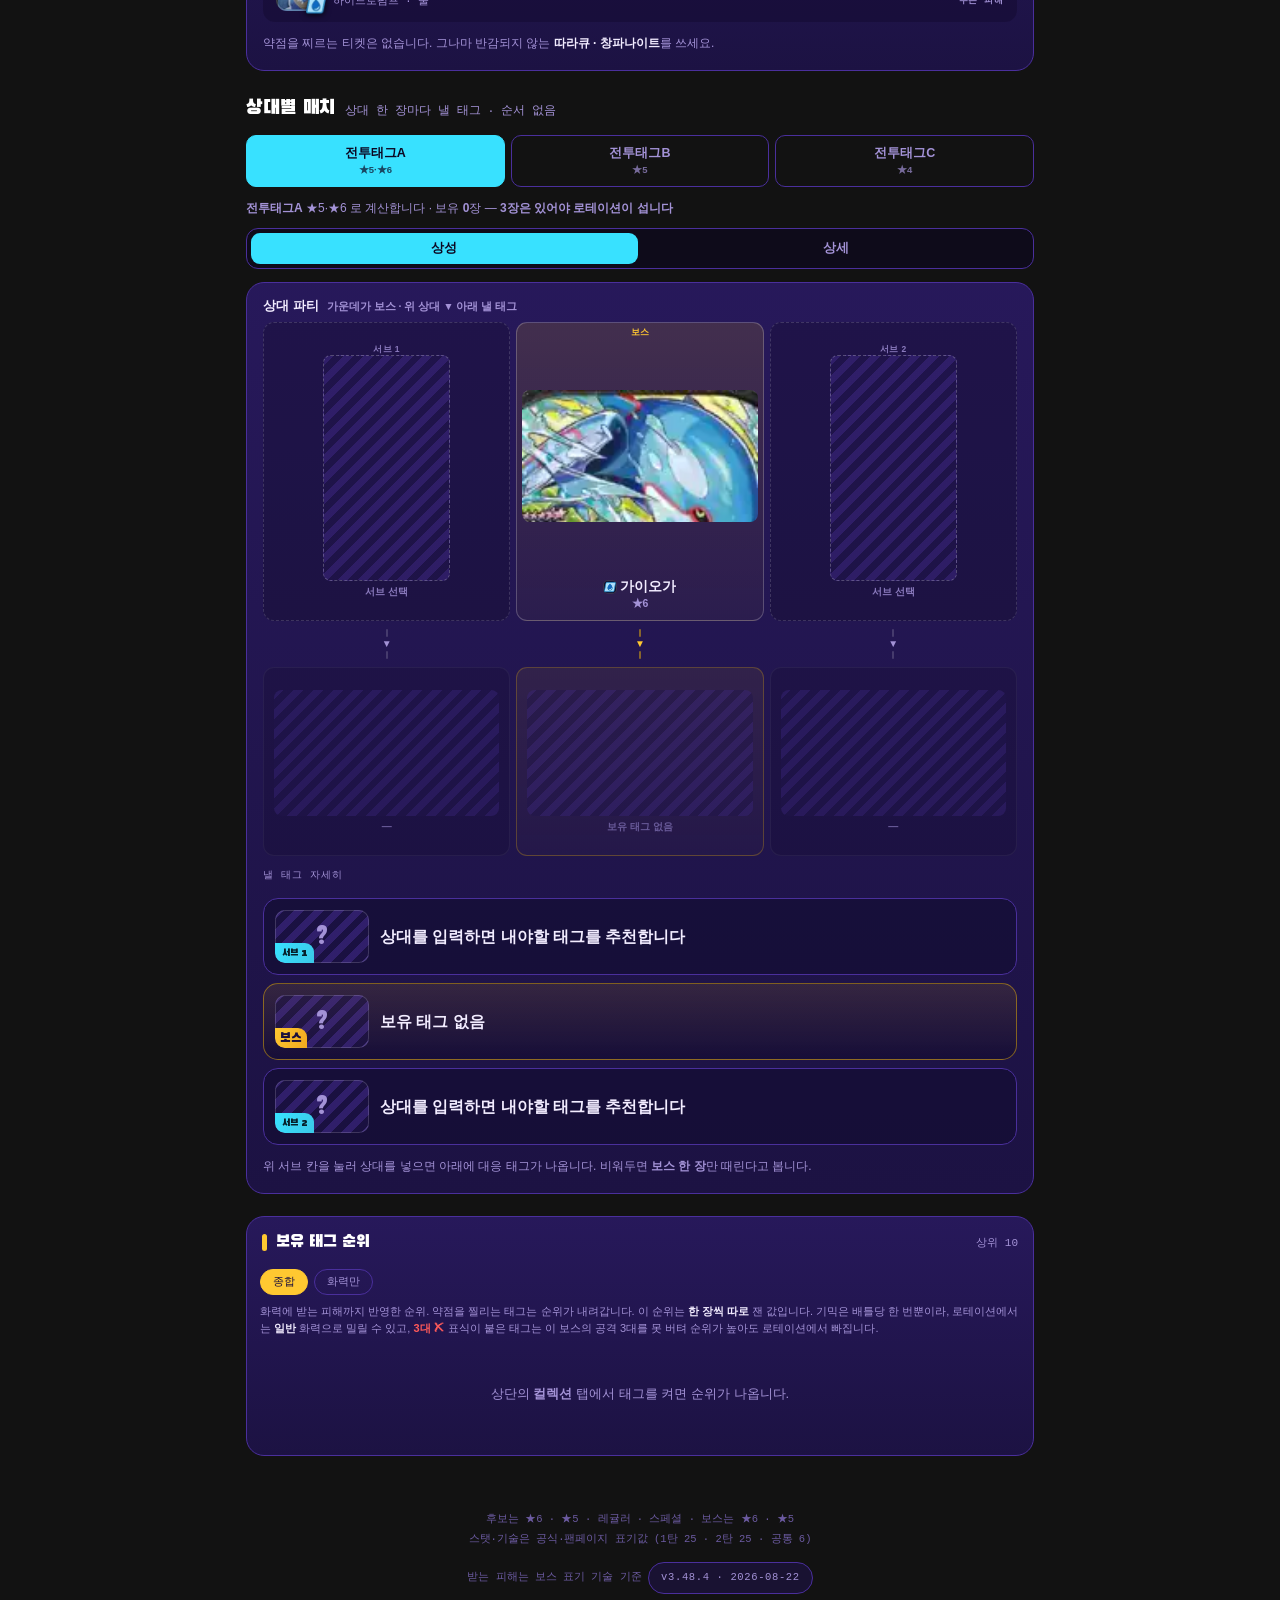
==== commit 9da92df8: "fix: renderAll 이 기록 UI 를 갱신하지 않던 버그 (v3.48.4) 기록 탭이 새로고침마다 사라지는 진짜 원인. 저장과 복원은 처음부터 정상이었다 — 잭이 콘솔로 저" ====
--- a/index.html
+++ b/index.html
@@ -7,7 +7,7 @@
 <meta name="description" content="포켓몬 태그스타 스타더스트 1탄·2탄 ★6·★5 보스 공략. 보유 태그로 3턴 로테이션과 서포트 티켓을 추천합니다.">
 <meta name="theme-color" content="#120B2E">
 <meta name="color-scheme" content="dark">
-<meta name="version" content="3.48.3">
+<meta name="version" content="3.48.4">
 <meta http-equiv="Cache-Control" content="no-cache, must-revalidate">
 <meta http-equiv="Pragma" content="no-cache">
 <meta name="apple-mobile-web-app-capable" content="yes">
@@ -2018,7 +2018,7 @@
 const tagArt=b=>TAGIMG[b.s+'-'+b.r+'-'+b.n]||null;
 
 const RANK_N=10;          // 순위에 보여줄 개수
-const VERSION='3.48.3';
+const VERSION='3.48.4';
 const BUILT='2026-08-22';
 
 /* ══ 자산을 CSS 로 한 번만 심는다 (DOM 에 base64 중복 방지) ══ */
@@ -4745,8 +4745,14 @@
     `${chance['일반']}/${chance['메가진화']}/${chance['다이맥스']}/${chance['Z기술']}`;
 }
 
+/* ⚠⚠ `renderHCur()` 를 이 목록에서 빼지 말 것 (v3.48.4 · 잭 지적 «기록 탭이 또 안 나온다»).
+   기록 탭(`#vH`)을 여닫는 코드는 `renderHCur()` 안에만 있고, 그 함수는 파스 시점에 한 번
+   (`playRec` 이 아직 false 일 때) 그리고 사용자 조작 때만 불렸다. `load()` 가 playRec 을
+   true 로 복원해도 **아무도 다시 그려 주지 않아** 탭이 감춰진 채로 남았다 —
+   토글을 누르면 나타나고 새로고침하면 사라지는 증상이 이것이다.
+   저장·복원은 처음부터 정상이었다 (저장값 playRec:true 를 잭이 콘솔로 확인). */
 function renderAll(){
-  renderTagClass();renderFoeSets();renderBosses();renderFoes();renderReadout();renderRotation();renderSupport();renderRank();renderRoster();renderDex();renderMyQR();renderTidSet();renderBackend();renderChance();renderDmax();renderMega();renderGuide();renderDetail();renderDock();
+  renderTagClass();renderFoeSets();renderBosses();renderFoes();renderReadout();renderRotation();renderSupport();renderRank();renderRoster();renderDex();renderMyQR();renderTidSet();renderBackend();renderChance();renderDmax();renderMega();renderGuide();renderDetail();renderDock();renderHCur();
   document.getElementById('vCct').innerHTML=
     `<span>전투${tagClass} ${owned.size}/${classPool().length}</span><span>수집 ${dex.size}/${dexTotal()}</span>`;
   const bh=document.getElementById('b23ct');
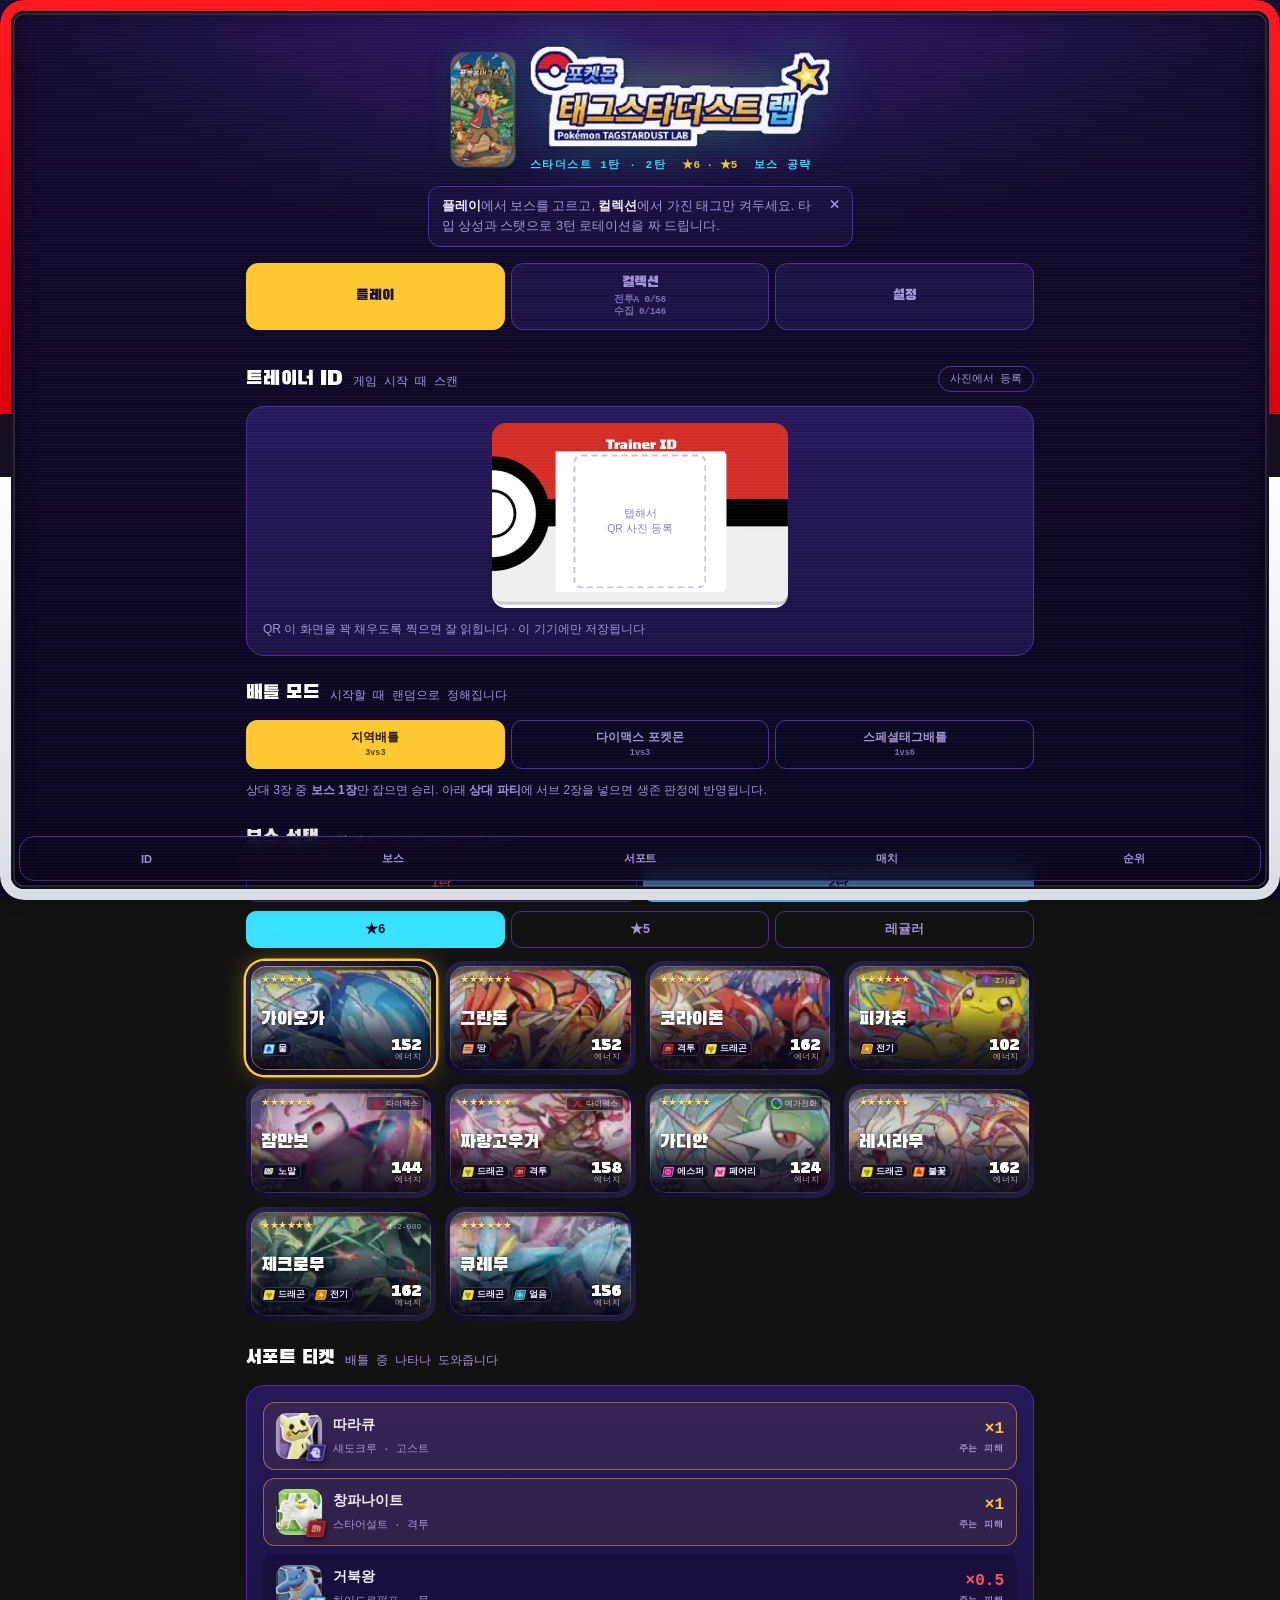
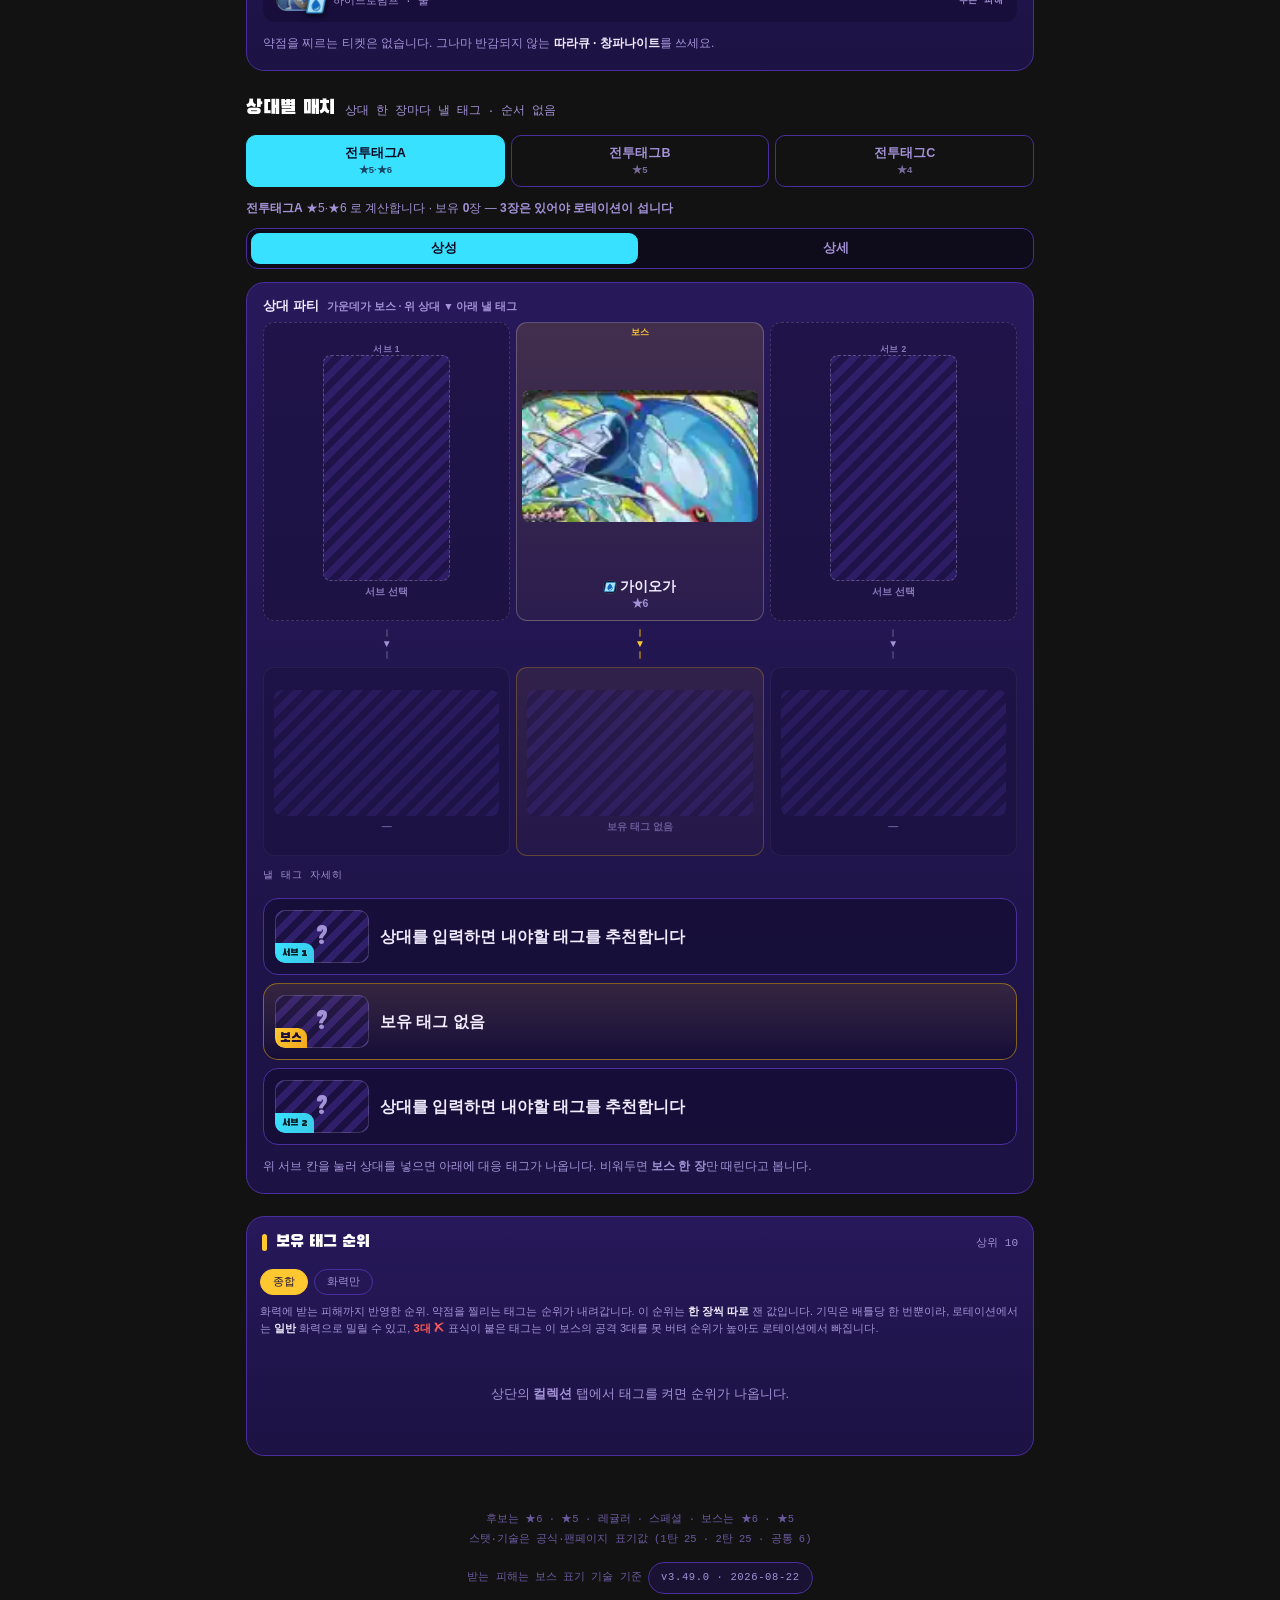
==== commit 4f388948: "feat: 1탄 ★6·★5 아트를 공식 카드에서 다시 뽑는다 (v3.49.0) 내장 아트에는 성급 별·에너지 배지·이름띠가 이미 들어가 있었고 위쪽에 카드 테두리 띠까지 껴 있었다" ====
--- a/index.html
+++ b/index.html
@@ -7,7 +7,7 @@
 <meta name="description" content="포켓몬 태그스타 스타더스트 1탄·2탄 ★6·★5 보스 공략. 보유 태그로 3턴 로테이션과 서포트 티켓을 추천합니다.">
 <meta name="theme-color" content="#120B2E">
 <meta name="color-scheme" content="dark">
-<meta name="version" content="3.48.4">
+<meta name="version" content="3.49.0">
 <meta http-equiv="Cache-Control" content="no-cache, must-revalidate">
 <meta http-equiv="Pragma" content="no-cache">
 <meta name="apple-mobile-web-app-capable" content="yes">
@@ -608,7 +608,7 @@
    `maximum-scale=1` 로 막는 방법도 있지만 그건 손가락 확대까지 죽여서 안 쓴다. */
 .foesearch{width:100%;margin:0 0 10px;padding:10px 11px;border-radius:10px;
   border:1px solid var(--rim);background:rgba(8,5,22,.55);color:var(--ink);
-  font-weight:600;font-size:16px;line-height:1.2;-webkit-appearance:none}
+  font-weight:600;font-size:16px;line-height:1.2;-webkit-appearance:none;appearance:none}
 .foesearch::placeholder{color:var(--ink-dim);font-weight:600}
 .foesearch:focus{outline:none;border-color:var(--cyan);
   box-shadow:0 0 0 2px rgba(56,225,255,.22)}
@@ -1865,31 +1865,31 @@
 
 /* ══ ★6 태그 아트 (공식 라인업 포스터) ══ */
 const TAGIMG={
-"1-5-가로막구리":"UklGRhAIAABXRUJQVlA4IAQIAADQHwCdASpsAD0APu1cpE4ppKMiM3tLoTAdiWwAyYCFlAjkPAntnPs6blvPdoB8PfzPhP4/vdEnu437G432VnxSycb91z/+vd9xqZdVWvM0A/0V6IWeP649g39eetgGkmsxOzJ55JqDeiszJ8HdXEc0OHXBOFF0HbIgwU3VUsfLS/pu2Kf/nU51+JyC05kD8sY5PO5MolCjg++gmMZZMILB37sP9ZodUd1lG5U1LdFuY0bAXrNjWlOR4zlZ/2pWRyJvCWMMqSCw7m4ofi5c9rSFPIlycMKzQD8FbIiymkbVY/fC+BYdc6PMiqbBDE+Z0Kz0Rs9q+TteZspXBFRklxvSUx5aUGDQAAD+3AbcRbDoIZ6fM3/s67hwhdnqRUUXhcpJBLZxde/dDTJplQl7zYt62rI5xP4H7kwdEi9Ll0Lfj3O0/W8aTSyvnR+KvSxt3vty7BrLfQclF47wff3ZVuUZycqxVQM5DTg3jPMb4az20XImsqbMStZjTx52gj01lRrwSc3BjvgMXYzLsWQHoKQ9zl+woazT+qs6ZY09pjD7uj5fo0BuYCvIDEAQjp20E2fLruiE5b3snab663EGYav873sHxgIg7S8N3r/[base64]/UATXLmO+oOhGcT5+EfA8wjANooNSqBpGfPOWbBxaFOUoJDHue6qIOkacPOgve1YqRZNoJylLfqXbt5Poqt+QBEjfm2DvIrPy9fdgQ50BnyOEKNmmGPjVc9GPCb1vhnUTTMFLuGNqcUiJOVHJSFoj75oRLwek/ZgfPv8U2jGzKdySunbl/PEjIa4LX1lUBDj1XuJd5rvbcMrNo2pewF0cxeloNkS9/MX7iLZdXIobKB6dUiqP1r+Fd1DDll6ZGpd7VvP0p5MS+eHB1n7BNsr3a9MGWVRnB+KtzTZc7s/hiafCO3Jt28rr6Os3PCS6r/kDF7BXMpRCxO55FJsKnxBi+yLet/yEj56zxJ0XfHQobpa3oWHl0m4iAVPoOMGxuJwnRKFW4sv9wNxB1DTRNXHnx0gqIn+g5QdurR16p6ATs01WNpgS3g8D+dGvtQIo3pOngeTwx6m8bs5+XMTmAb91xNHFw/WJb74VcXAoZwBx+W1gNISkKsdVmRPT6KXv08G2Cw4nErltBuN3hHJmiYZKWFXh1o7kkp5Ek2Z9ngaVeLsCNJLBHaaZ7xeK+x+KG4hxTpMitJs+8eQfKKrO5hvsN5mQOIm15465xrQK96l5rR1aNfbyAPBDpWZADrpeVt5VF05Jq+7qwjsSBqdt0mM/9zFH5+s4rQeBlOldUXxOVejj2cwNgH3X2efgHkrA7wW79a+GqsI9xq8PxUScnBWQcJRGfyiHkDs9kxWOtEcBVr7747ymN9ixhi2OqheIncKzyzrAAvtZBzPVRF0OokrLEBwdcBL9lMOnv1S5yaSfdxj/zJ4WjqREdEsr38PlGB44OxYfiJ9E5fFuii0944BKu/koofP6rs7JnJGgZqqGQxlOMJ01GfqNimboZ3K7uU8auQRUhDNtWYrUrX5nz4OS/StikbumOFHVGYhAx6ltAIQ/tajMDDbiuTQGRGn9XxlqMTCndVwBv1B+aGvQ0Sssi8/9xRyACp/TyM2HBI3bAIgDMqSxvHmvivPV9KRgACZglmYBXOq56QsvZ4jsuVkyjearQb8X7UK/FAvI2ofGpWQbPj+iiPBTKflFXpYEPCZ6T4XT0pkznfu7BbzUOdlrl0fNdGRw8UXXIrl5X3ZnZGqO2AeCL6zuPw9fG7gx4mY7NX92MGfoW7JLNoX0oxN3jluB4gCG0gJNEYIW6kjLJ56fFObX1M8cSSDb5sxI8FsXplAIv9zvMztG2h2kXO82Pty/GYyA173/uLvW8tVUDUkTeuGIwbmaTveZYublo94kKJiPH6O6D+Gdz/wjYSHL/N4L5QABw8zDl7+HkCR1L77H0x3jMLMHeg2u+JU4qx+W7rCSlrV6SjBms65v6LF5ptK5CarefrmlWe4orwObP37pJWl4jPV9gY5zI4PhqANcpIQ+qGC3290Hx3mKXovWk0ZEV3TnvIFIXi9PyowY9Op+FY9JBN5Dj9kjuBlMqvH/yRwhjpKTyZZjlYPN4vhjjN29HTz2AOldUZXAA1VFqpk7jHFFWwbOItxxpfos55xM8aSfDvoFQlKl3NVvcS76nhyAHZKTWcgph2HloIkBsadzxsF7WoMMu8IEALctHLmTpIa818W9nDevdz/hWDVzvPv50uC5VT0m16WH51RufqOCuzeR6T9fOSzJ/aMw2D2aUOYfiE/zT++Cif84ueGYycFmVUAXPjnzdi5dyw7fEGgvDQOiy6NxpedtbGrekBo7tcch9cfJ/IjEQ/M+Tpw07S1knBB3wDZhUO1SD9PdtiKLh+mTn6lOXNqrK5uXjGB34rDCtV1DhmKN3lbv7RlKe/e5V/XhsGW5t0RFlWtfLtyn3vmxKu7MBUExlFZMIcAZvVVyB/QsoIBU8zGwui6NflrtRZeSPTfoHcuC/u56wAA=",
-"1-5-거대코뿌리":"UklGRsoHAABXRUJQVlA4IL4HAADQHgCdASpsAD0APulcok4pJSMiNbobiSAdCWwAp02N1b6L5l+Fp2tAmeJPteh7zAOdb5gPOZ9Gvn/9S56CnS3WcNw6xjtsDjdm7eDtAu9Pf+6o6vyaf5PNQ8RhfLHgVHPVLdIXCzyTJjq4jA76Qv+teKSSIy7T6Tx/EVEIlijUQt8vf5/CPljS4x0x16hEn56b1Tgm5WaG5juuJ4qVyvStuX0xJ1GlYnZsTPvQL5+G40qN1oxmfBuVdglj5XGG25AXnUKpNEme15GL0avecwnzVRfxQ6JOEjchfwH1L8JCrllduWer1MnPG4AQ28RP2OVEF1Cowzw4qIXzl2WXQAAA/sA1HlVI9i3uOpXG3FDZ6JziRoDAZ0hznmKC1oAAbcB/vZg/MxZfmIqQPF3YkgFsNnXCxdbWVH0lso3n7bZbSXe0y9GRg2wRMYOwnvh1sdS+qWIcl9x/Vd69lIIlkxf9xs5T8ILvnogN2X0RV1Rmh4REOh4ODfoXjLEx+Wnz2G7R7GueQ5qHmEHKGxa665WUwI2gWAgj+7nh9hVXmws8ooa08feosKg5oTDnxbVmYGKbbq8FJ2426KNWqlpcsNfJZrsEletDYTffXhuH/lDzMqzoAhC4gFuSGX3U6YvfXucuwvK8iOlWq5wFqMik2/z2a3Jo3FsF+MBHRicUP4jwKleeAf+BJRAQZQd9tMRvsjnNxFz3w/o2gzN3SGbYgTMkQhNhtvfY3AS4FcVifK8Wg2SrVveIzpooj2ZyaobAHKOP7CaA9ssboIRWHW4Ol44WNhTzuodp/uR20pDevo71fkS43du7qfCCKqzep6PECOZ5ilq66F72LPxJ8NxD7bPXYvZpALSViGfQzxNmEFNRYGlN7s4O5FyOprvBHFAehAC1gVKPzwXt7Z2FvCE7y7RcAdsb7zbXF49vY7Hn/5SbxpArV13XwnjDdX4fkeyl+aCgRow4Fh6zr+3YixDJ9zPZTzljYyV0nDAcYL9CkZEbW4RQmc7PwfuGc/[base64]/KeHGvVgPFdlmyOcqlH9JBtX4Avgv+KfA/K8YsfWmFewOIs9ekFpFSjzIWZCvsrcZS6oa022Ou4oVK51I/raMCdTTxlJ8Y6VZV43F1Kr6yZESVlEoTtNeeJf3OeSmHM0yHgVC1HaUP8v6AwugNh5YarBZu/8bw8KtI/NiAJoqtwxKA1Us/G6g9PMxOhRVbgKvBESH/WDdBmxTgrivHg9wD9vOd/PaCzijs315zIYKv6sat5HVDMaQI2Emo0a9U4ze8Wad6R7F8obNJKkjXothLK3KZJWaQLeY8oUqYNjJOSq7uXdpP2E36FFj2ecUJUObqXwL6AXiuxmxlvLcYZjOxoMeLfsn/bOu8Bl+OBVcJHTnq1Siod0+dHcLXASdYQhbf/vXHp58lvRDChGMl5vI9T3/LymXc3b86+8b+RmNCiL5ZSgIGUhNnPVPch+3knf32WzlmUZUHm+2vr6byswWMyh/oiuar6gywB5wsKTnPkutLZZuRDK+4nWyjp8O8Ld8JDpVGTrU9plYiaCSaMw7Mib53nVQ96/EqD6Y3P0RuvriBwM4K50SAgzT/P2ZgMntjSQkPQkZMdSYGqfnHhEHLuHTV/EvBnad0pjomw16/aMU+KANtPrxlgss4vtSTnWRYlO3sg0KFB4006j8wlaLBZ+eYkSAFauNITd/q/BRQ6Xef0Cj08Yk9UiKrg9Hl9H2ue2k82cEv/eauc2mhcErnf0ALT0g47cM08t9MDzL4WO2iWRMSUwclK1YECf33IS2m8N4Z8wMJIrzhaoGVspTREY4ZBRm+ObWcI2PmGxrgVLBnVht23PSCXet63uaZRmW8YXPTExZ6LYGctXQ/8eWlkr/I7co7+MyjjNuuzlikXki0BErj8tZbkp0Tw/y5Sex5OyTfEv/rGnC8FQjAInWCQaaiOKjX37LKseCWjWiPdyzL/Aw2Su/nviUU2XBwzEuwX1NjS1bl4vpUKgzF/3XKJ6hBoNIaxyKr69cgQppziT+7t6rlrgECW89TLffwMjIT5GCSG4ZZXbnDcewvBhTai1EbOEjjsKJnda4aYrnlKMkxhvtpWxK789N7fbtDYKeFRZ0NrNIdAh4BE1COiNZu6UTq6p+myG2faVHifwZLjbAwdpg589zRa8hg3s50UrW71TAQFT1g3Oq97r3jR/42VO4a+3xQiZq/lre2GNUacflFGMHLH7006MFdov2aRCa+ljakCbFieHI1HIeqnzKP5csQcHLeKZvCxjqz+xa4yiTwkCPuxeNegANUYVi+UBdtWCIXbYOxkWNdHp0kvbeZzPGGa40ekSOzjhMJ/kaGI1JFGz2qEr/nLDd47ZNuZljXMmF+H7rUCghr9wYe/Y4gAA==",
-"1-6-거북왕":"UklGRlQNAABXRUJQVlA4IEgNAADwMwCdASqQAFEAPrFGm0qnI6IhtVv7iOAWCWwAvnuJzpySrn/rd3cOXbK9Jf+A9MDo2+Mh6uX/M/YD3j/8nfTv3A9mvpZf8jawHHbFT0Q/M5LFxH3CSFcn3lqpK9DBof+p6T/ymtoms+UxC8H5qf1CLrY9f8xME0TdrUSiNw5nODljkUJbugX0XwtjFJBNRk+viPtxPzZnCq84ZTYuZJQHg6394N+V7KmEqyBlVbkVqpwKxidaIXg+87D/KBFrUSn1k01DnnMVrSY3RiSDJprxwMNuLW/at6RPmoW6R7T4aeoNGmCqUf+XO/diDAVKXh7S0mDdpEIVN2p2STu5bo90qLpJ+xgul8+KVviBB8aJiAMgysbq6Mk3CijY2BHI8zPEeNfGNBKSZL9kLCTCCo4A5LObG8Khbdoe89T/6uBigNXTUPJ4I9kNhn253OCeqPfGf2JKgmivw1Pds3GM4/kq/ycgtq1hT0JU11afzJorQZVUUytc+UL5uUwpUHnVWHQvzHCJZXu2sXy/UVep1pat3NlMjipBG1C12CQhbRP3oWJHmhHnSV9wAP7d91PNCJP0i7P94A+6lV2GkZi3JAZa0lWQSp7XrIcSB87dITXZinaaclH37dMfqVrqEg0JzUCVoSqAXSGVZiLjJCwgbQ+T95zN4ssxvDkrL7wv/80VPbe80AbL3BQD6b+SIx1JWrfu0cSC3v6jKxXBD8c61dE4OdI4fgZKVdBlhyjzRcu+Z/8O1VOYKUtCamO0HwEo0rDgjwu4ItpLrzHPW3XD9ax1KxFFkWqvqLuvNGVmAMRnLz3FBHjDy98dWaaDpY0ubLLi85JdWeEYXPnjHlP8GMGIrraN3OSMMghFGGdXBJI2tYffq+IhnCKe23d3TvYtZSVAiuCqNhaFc7/w54/rHeHULA97TIeGkaQEO0vYg17AsIpVRX+pVYt5lZ2Ilwf0vfMXQ8dqaAHA7Uz0G53uEMAb8L0/w4HuvYw8F7PtfEzn0DzafgFu5ulHoWU//6QnIbywam+AZZtptj/hDcmz3tOVuHuyjLP2BbMj8dIGATRBw0LQ6knGTFrmqDzLA6srNXaC4mLrAj9gm390S1Kw5g6PAg7OFEp9zV4VV0T78DPIIP8dnFUdXMgB0jbgqvLwr6ZdTOPR+l9rrF/zUXT0PcwKSCb84pQoE1T5ItzuyqqWKruLJNYvy8Uu5atH3RY2W1FuGMbaJgCxYVaeNIvDjnJG+Fk5LETAghg5QiFBY4h+fK159f/mAPZ9E2JFp22FGAc4KFeNr56uUziTuH+vmekbI/+GfMJ3mIFo56huZuhWwBdTiWgVeGZhLumZpN8IPoOCgApkZ4s26L3uRysJta+W3q/fzHCcDImtErFQflKDaxMgHAu8SNV3znbmAmToHuTvdqgyhg0UCh8zTljXwRzXD7BJShbcikZbg3XbVpC0Mad7VllK7tZIKtD6N0udUvF/Q9YDvHnypXdj5We6UkuZPCLTtQPY1wfCSuMfPeOokFLkHICPjeDF9QEtGmZA1SOnwlrg8FMT+wiKvUriFOS65m7RmurwCQt9+N17c2W1mICtUK5CK8EzXtShVMVyiHIo7L84M6WOpWnRsFSU8kWyS3Kz9M96+e5+Vr9UPg5TKhRA+Qdk2atvf49YxS2xQHyl/+FGOUqBdrSDT2hym/47sPQTfPNQNgz6WECLwVGA20NGsCQOZapea02LwlZ3Bb3ANnE0N2F7hrKJrXRL7OOnzHaljuxeE59HbosJQWgItQqJanOz8ojH79R3mwGd2SPRFOcj3SXXTu/goAfVwcv1qli4ETrqbGSdMfD/WA0dQaQlG8UCE1p0oDVj/TaYiL7pwsBFvBV7nuMi8DQKU4Ma4ouliR/fE6aF5tioYwYgM5l42gHUzqbJVaYZr9+EGrLM5bGViy5NxFZo4UaIJx2LrLZeuaYVViewiv0asDR2RApLfy5rsdGjyWJDlV1df0xbWUz6/zVi5ind9d16/KR+S+ix1IpAhqxxT6rqjUz+KhPnHC4jKRjktO6Y8DQ1RGogiz7yZMvZvxfNGGOTVVXfUGrx/[base64]/HxCXy1SkW2mWQwYL2swafGiIGNoBIp4uUsK+a0oq+t73i8QcZI8zWorNOqDGyP+kQ8zyZO2PhioNe6XZ1/jVk6GCugVUAbVXCpGG2l7AXdcW6xITmlitVHKFkcYt+Q06jtEflXqxhyF4ikwarU+W4PrLu/TPTymXEqIUmG9fLAvU8Mj/zKQnGr2uaXyRD7eBl96LE/lui+OQKe22kq86bRXxXWmETKbDnsEbgk0wN63QAbZn3zPkw/33VNNiXq4l0lNG0a1yW+RCjSqy49hCaRG148bwbmKeh7Di/XzQB8Itnp4BBx/q2DmMho452LOtWXFpVjgbNQqntYH560N1ToTJgtzrFR6FckDCUnafrklJqSk7LZ/N+DLd+ATH51MpkEtmQP7YL5nWCJa1TNizZrxnT897psP/qJVhRFYoodYa/BGJxRebYHkHnN1UyxLLZGhO1SBkMKTQgBG52LzkGHgf+182I/OOcR5xWaknrK/p23S0NtZVyOE0cS30Q31HgV0fQWxSc+42h0JzgL/faodc/1FYREFrS8KjIXJ+UjR0NCKFog64TxrTmamwnqOkoZtlKecKRybMb7fbzVYGcF5rx75QIXfOhZDh2S3d+EXREqf4/1mpDQNlj8FRHcIIl4z9x+UlM481drI/QgigbF5lkgvSesazRkJ7kZ+4fGpRnOyYNE2iXqOM1H5Z/PZ7gmVeW4B0/embApHktfPR/o2akOfnatDHcVExZ7d6/r3xcog7MzRvWBq7BemQwDxAeHG0IrUIQISZOYMoiCKVlSlcob0yynv4zFHxd06gUL85cRl4t73zPVLAC2IAurD0dqnGn202MBTJV5Ke/lP0Eg5jWEOZxGMC/M6gQi1fBWtN3Gu7GpLwQkTXRV52V2FDWBKX9p+4F1nUz7UG/9WdscHVw3xcf7n9OvWMxFRH73Ip/fAmf414CDhF5w443V8yhCqq22/yzhT0Mg77SjWigJRnhO6d6JJmCOKi1au9f3jIZEAhq0faE+W+nMUTZEIJI93qFnb5Jzc/SvAUi34DP+igCtZdEmXvtoI9jlO3AC3nURD4sZNoRhp4y0RrZvzGBNoGQhNseXRO4LxgJxxVuZnv+ZvtP2Es7WotUWJwoKeFs6uhl7LJ2NXMY+3U//[base64]/l9g0l809Lr8FNBlg29d5x/[base64]/xboC8xGHrzf/CXJXiR0kjawhztTIpzbOcx/uSs+CavHMSydf+28bEr6OYC8D4uXgiNf/P5jm5U1CaV6orOx1DFS8qr23RDb4g7kDilRSxfUwAX753dHsRZdzp9jorkDCykyH9U41SddW64JfuRb0ErFxo0QBj6EzC6YH2S1JP6FBbBPYhXR7hiY9f4oH4xDW5H78M7wO7uSz67Av5NZgKp1KcqTQh/Og8mf+Mq/Ew4/2Rsdo9jtACoTzB9eSND6P0mebLpxGCdUp+EP2wKAWyMPOAo39uOQD9JFo6s6XVcUOD5q+7SvOBJtfr6GOmzjCh+AUmEqOx1WW6pqV7mZLfrHuAMR1jUoRZRoeyrmkD5OdH0977QI6H9/O+5ID80JebA0/6tZPP9rM2eJjptG4w+86hLgSquIFyb44s3QQNXW3tH9mLE5ceRbEyAkR7PmkAzEjDAUgUVoe0EGEg2W2uslKB7XbKJApmsBB3HCn69zZdetAA40VXBXpDRVcFewjRULwNMcjR4AAAA",
-"1-5-고릴타":"UklGRjgIAABXRUJQVlA4ICwIAAAwIACdASpsAD0APuFSoE4opCMiNt2bARAcCWwAxQrtBBySrA2CA9ltf0Obb3zL+bz+IHvc/vO+0egB0wNnIcMcX3PWI2TX4u998vT9B5xaZuad5Kvrf2DP1z64XoyElRQND8tGYVyo7VA1/6Q0eZaYipqiQJPXiiEMr/GHWpITnucI3tNcz/XVCFEpMIy4BtA+hyhMXA5wQyMSbZClG39QLd+vF9brCTSC1HVPwNagbXiz+Jteavi5zFMb9OzCzY6Ri7D/dwk9BQ0+UrEfd6raqSvtei4oxdxl1vsGtTTu3x9DxAbtS/Yv0iPic1XLVX8zhPpZBN+xO0kPS4+LfrJnVMeZBGGPaaU0AAD+5X8z2SaiLY4RuTgu0liLiKFQF0lNxNUZF5CcTXQBWXR7w/qXRLFprV7hyvzqU1LUv1pXWuz0/9I1sFP/HeoVFSTfhmHvngPoM9OBKERdcKIBdOcv+G4sSjRbpu5Ysz3DDsperC7BkzTK63UdnQwF1Yg3fZ3FCQyzBMW5gMStYdxwyU6jhB84g+T3w2fAgDZr1TzcPNm8Mbda5pnraE/fJtPUdpdpiH6kZg5UjMPGrdX4T5Z6JRdpq9+0gh+CmYoKd0mNBaVUujNeL9ZltuzxJwV05jkUPncdl0rwLzI4VLx/M922f+lhMRG0SBO7fDG9tz3w/CDSpFGMZ9+ckvdGqPLgQtor3UowzEBB98cM/m6uVdBtXsr3RTu1LJOm2xUOgwKdWpa984VY5Zx4maPztMVCNb5eBtEnc3UuY9gQ2vy3IktGAyYGXmi2fTPth7lIVf+2B8vK6OXs7NB8gdh1fi1rL1VIj2M5t0eaIfMajat7ekQWpIQw9DUg7weSQSdqUjnE7aQjJ9CQB1e/UjrWbyJdBXswfbKSuUOPVoXsIKZ6PUCBAxeP2UX8/fI6HE3gyAJSUgWm0RrosDlJ2BWOutGSNbawXkG0/ZG+7Wla0QfaxA/[base64]/NqmpnTdL+2t0evvT5qIepxYoIKDbdq+40TqkURpc2cA54/3MsJODjBNXdmput1aEtiToCboXjTXfhPcNhdDbpTilKjrA3Bd7JcANcJR+w1GsQA59P2iBOF56eW/AsDAuFNN7lN9HdA+bnBg9ZmT+9iyFwcMEyAx1iApbTmcq2Fv28ZAtelupPntjGSKSpPtGOBul3QEfOgH0+I+13cAuKxrh1pxEnOsSry8SbqOaw/[base64]/Kpvq7iUgTnU/OAvcB1d3pWfUzpr3F75jWvkiCnjHQJnYzgenGDx1/6UgYpY4wbdzczzKIeCsmfgc1tPfjIfD33B48PCmw5xX0C+po3luXSPVGCa6Ne+zMrw84RjFuo+Blw5o5q8hJ/uhhj9hjAMnnZBgzf81kVk3VbzLBItvCIR0nbki0S+/M90TBU6MPZHHbJHgWCDzuce6O90iAQPy6uoDC3ZvhKMa9PEqNTj2EIjD2r+UkGrf/sTKc/XJicaYj6zLu/jC8sVm8nlSxy+xA0ZWT1uUyAeXZWKzdeqZ8Yargh/ApejQwJd+tR7/Gmd8k7FInPnv7QI2y9NOq0VoWj0f/nOw0Hqvz+jDgOi6P/71ZZGOi94bs0GhN2L24aTvRxlywvlKOQtoXfeYLaEPBoFiAOyNYPSlxPm/7NeiHLv+bELp5rZoRovqGk+TZbH0w/FMrCpSvpz/GV80eQJ/wAyKDz4a0HmNMf7h2Vkpj0W0cc04FGRz/NtXwair5/8Yv+p81XMvbVTCAiYFP/2SPspdT+UlA6qrg9PnLrdZlBrkc+ZRZ4yq23e/8xiWXOQ2Sbggisi+Akpk8yYXLQgTqIkWyX8M0Y++ScmwxrLtmQ8v7jv2MmviBAJYl1bS9TZ1jKpaBGq7jsJYh2Cyn9bL+B85/lKWL9bLSDCdpug+5ETue1eyRZzKp9lG1gzJ4VOvZF6Xv+8mr+iOWpK4Tvm/KprnhsSqaTkvgLVJ5QZ72dHneXuG82i6QxInljFVQ6zgN4E9TIxYpR/5hqbz6Zyn3ivCh/Rak+MuAAqTyD/5qZ6yf3wRI7zV4SvCZabC/PfSg60fjYrXKtUWMeor9jceVkB1VaUnlzsmWijLR01NbX7UaEtp+/EJSkxFIeqp8vM1+u18i8OLb1wLj1u6O/k5t5qg9P2vlWUulDpgyEa59szFud8rwRRY9oAaET2IsLnsYe1CAWf2FsAh6+ff/hKO8WsteQOzwTcXkSsVr2INk/jtBb320vD9SJpMhrxn6p70MGnU4D82/qXNF4QmuvqEiv/uxXmywoMo8WPk0WTEUVdeTcGAA",
-"1-5-글레이시아":"UklGRnoHAABXRUJQVlA4IG4HAAAwHwCdASpsAD0APuFcok4opSMiNboeMRAcCWwAuzOYDKGgRIwc/qu+l6Rdvpzwnnd78pvTNoG8WPznhj5bgh7Tfs+jy5Yj6pdP9i77XVKVwplX949F3Qc9V+wV0whdfTU/kpvCGNygKhJ9Aw8eWCe2csyXUZ33KWd+DUZ9v6A+0gc5MWMC2XZj3nsvOOuhuqBis8Z9hsjGv1H4coiPODjdkdvUMvpahVnSJHOcgvEubIeGJT7HoBouc0tZZbZe+zECWtIC8cXC78g85W3S4iG9/rm5DKu3fM3e0iouUbgBX3pGq3dOmKqtY1/9aPXqBSkAFZ+IykS0P4fZJh+t8dYigKAA/DCRVIy8WBTLz1q+sTAtYhroruLPPDU0tw1mxr0QshL2Q0lgOeoefarHyUgau7L7y/WGYpM1kd5wAbK24EVI6nNuhcSQJQr2FcMeHp2++vjSvn05Ycbu1+bZkQIl6cEjHLccJGrzcfHPuSvi8oDwVy8lj5EhsSrlNvpvgcuiajOLaT4wnw6ULeF6DphGMhpb3PaikT85HS4JTp+c4ehgwyELkcinMXBFLlQg3o3t4Zc2Dtw8+MnXHZkoFSM3jtcQmIrOg2/lX2gjAODRTXnqfUOJFsD6i4/Nj4iEoVj8ivWNuo0pLaxun57QjRl83D41/XsbpK9Oobw5vuXjWy/u4EebdAgm25TLRUGU4X+mgupbxwGVpVGCxlCdPCASWqaH7yIE8J8ksW8b1oaurCHmUP6lWZNMe+fLwJJ7cI5SbfuttnQNRGk8ITcVRhhfFwFo75wVYia6fKbeFVt6GGlutCQP9q0UsBN8fcC3nMKExYcohyrUXFRzrB5bwATRzHA6CrC0myX/HWHzzwzRs5CevNP8/Bj77Tztd//jv/mlqnSvsPTLySCkeLe7/67yFLKhyTZotvHl9MYwRfJuF+bsZFLl72zBZVsvtvplsRPv8JArIKtxEW4u8bWpYiRZT3RGVkYQePUILuChwUb6W+KOFAdQxWVE/ik+1EZ59CPJ0nKlgfXw2so54g/QinOXVllcM2YnfN0W4HxlSSkDbOmYogH/nJxdltNl4C9TlITpwM8BePqBff4/[base64]/Fa9CkivCd31reBxngZOXUUStA9DGcnO4a12cBeb5OXL+JjDfzdIObHnj3nYljWtTbUWwYK161S7wWRUwuG/wHeo7Rcvj8ddGOLbKa3QBd7xlTe+IwXuxL6WbcGnimmLmTNa+SPp0pu/b4Dz4BZeVZjmtz1GXIJSmeXZuKZ5XvT9qNhULML84TGYZvI/ya2RJTU8i1UXdJ1+x48lLjrwGx7Zu0iFL1t0cfHBdfziT+wLJyTgD5nWP9juu+CQ7w6V1qrI9bXuXYuuEZT5LvSEzQVj6IpakCnZBq1rvPL+Sl7hGNrOnssYiClOL+7Dz3faal9BjeW0p2r6JbA+OXZ+WPXzmgIaVSeJSsWbOB45Ri4NJdNrTwOjstujhboIV6U/x2wFMhsD2iehPqR9Cgr6ZZVIQRjTzeQdPkgW9B8t4KeKeB/+CIEu3izp7nMyWdtW0Z5H2PRlskrmfeDbXKe8gaB/Cse+H+46jVpszR6H8PdldlXk2vISH+AdpKirIV2ViJ9bX7gIx+RkUohi5C3JrBk5a45GwJee5Ih+HF3LsN66aJTU7QpP1psWGjQdCg+7ytG9uYALP/Wam/U+VhOIFmNN1T2gKFxX2myrty/T4Xl745fMrlJ7L4eEgmG1GmVv+hT1j8XjoqEoyImhfoe6WAGMqanvQ4DWoZS9ZuoRkOynsZiEas7mkPRflHSP4BjBQqM74Onp679q5U3/ixHkmDeBgp/9mWn3FPIE19MnRnzhOmqFFvJtbDb/BoKuD+fuhXGOh/LTIJB6mcsAdPPfOwb5SwON+uDV9cAnsVuYgEQOqD6UthRYK3Lgfel751otyiRUrGzTRiQcIXmGiiWZmzWGBzy7P6O4K/qcoDwvaq6brjcC+DYneE5YVA5jC5Eb4CWBdyNCM0mpWkBtwk+ekJ7j7gasM/vXSV1aNJUNMO3/82RjUqMrqSuYU7ImdZntTklyb8lhuoZAO/VjEFospjP2ROghOaYHV2mcvz3XWwaf4i/bJyqjczUpL5SgIn9ajurndrfKtvE7HR4FaUJHeauxtIFwfvxO0/5yK1uHf3ougPsMst16y4EGor5tu8sHVCVaOZ89lhGCYaWIB2OJf+zkxD3LvO1u3PiNNSxN1GqB+1n+s13kE64EjKYVTtsliTGvfogFirjBBR19vYpBxezWUsiObHYnVKaQUAA=",
-"1-6-리자몽":"UklGRiYNAABXRUJQVlA4IBoNAACwMgCdASqQAFEAPq1GmEqmJCIhuhoo0MAViWwAssNQyxyVLP/qt6aNPbX9HO3U80P7K+sV6R/9H6gH+d6lTeZ/7950mC48iMWXN385kZHD/avIkyp+VKidsh/wPTHTATWfK9R7C/FKD6kpk5gSs56v0G7p0KXASXa0Qv55stPxkpXipeDcEEu38pQ5qYzzuYBkv3aynHAnog48Ds1zqJifpXVaJBkJvbemuNTM07pf0hZ41r1+oo6YElI4dl54b7/uFvhRhOYlLilJYawevZVU9YN/cXAoXJ2uOCMCojR9KfJ+1/XX5Rlfct0TIJCJJMiiHKvG8/nTiui+XIJRb4G3gB1w/UPtlm0/MNlxH8P+CN1uAH3x/i5+96ukD9zvKR7+3GX1Q8veNvkISNKPNN+6/2cpyZSWblmVUW31clNCfiDueM4BV6vFZ7h6vqw70Xq129FfGtDjtMbVIJ5AlETc+DNEvHiA0X+P6SnF+eUBzdB/+G5XkcKaf/oL/1nL3L5AZ38oqcfT6bSyiSnVtSpz2gRiK7vbRjwHQ7ir9AAA/upJvNCsQLpsw+bz2K5/OkQ1alwyVlC22WBGpLBBzwpBYQv5wJ2uXa9pkPFWBUVjM/pHQ6+dungX1IME5NdHnd1/w49jP40ZetmB6hWNfKTqOpA/6q++2oGPPF/KcSAhJaGrT9Jdr0k34ERYilh8CUImaCnBVILKoaKK2bzRDU8Mwe0wD+1bEAUyCGiGmMd/16qC67htOMHfeYjlPMw0A13neYuOR0pEW8of1VqNDJlGB0zVHCoGno4/[base64]/5f7Cf3wQTk8CLfHotP8OzvLoCJ+m9VYPOVsVwfUPbHi/UNTs8eVEZd1ddmeiJpnut2xCbwysAsrMT25mAxnN0+AQ0J2XWkJpsNJc5LWgx+N/Ye3rD17rzgrv7oIbQ3Oc09aGZ0TbxMVHOjCtkEMO/YTkxoEcwMN8xWlzAc6nyBrcePqo3UYi0G6/rxgFEq7gZwmm12lB6Fpvg7mVtLJHtqYGcalx4wdEUjHWPPfhu6v3vkIKZZ+fqWrCooDyRGB1RlAmSAgG9Bx+O+VdlYCMSoMBa8feu4yoe4WAugttWFW2ToodK2GeYUbWdeJ2RhlhG3qdo1+So5thWyggJqldcthzdRB3mpqj4gq/[base64]/ehWupnGRkSjrKM69XqyZhG8tEaEfAqW1RyznXpySEfsvRb4iMU6UmP95xwUyvoKUV8ICsGAcyf5O8r3/tCtMpSW4vY/j7p1Ja3DomaV8bhE5l1yA63dCwr89Nitxv6w+RUFuI5wcbizrQsPvtsPc08EhJ5KvEPrfpeK6c33JXEFKlllhv13KXT4KDQTdWM3F372qsdZSDM6d+v0FWP56NSYS35PSv+dAQQ1nDpWEvsi8gez5LrRLJSg9d/2OzYEhPcZW2vw0LlduZNOXgyfvEfjMzXIwxUwBoEt48Pf02sliCBKgHi3JOXQxd6UgvR5WC7RVBM7CZIuPfkHifYkRey0tFn43b3XgecoKLyDy5E8EYmFuQhnmFNp0UO2haAWkHYbFdOPpVJgYA5uaU/xCRbGk9gnuYBkFmHY5/vwMPTwL019Dyd4MrddPnfOCZUX3+GWDFla+OjAV8/EPztNmiJ214PGUsAFFm21bB+OMjTn3ZKxxkvYlE314hfwWlCsMMbqsR8IXXJ73nLKapwg9mhVoFfHqpKdHiFGlVzlWbW/AibABL7i/uQ9H3Znin0yBUf2RRn+WSnEtEevFbKEnsoGRlOeg+uoZTsff0lUZgIBp4YPXK2P6MqUEEuk7z2l8GcOrkEWdB1KNs2gU2ekW7p0C6B/BsTk3HdiVvUCi/WeVjDQ1jKr3mYMUKFjsOZ2O+lT3om/cbCwzGWFPkUEL2tDz33X1CYJGk460/[base64]/3AnjcbcHl/fzcB34KCODJZBnPFB08rfmi1OGiw83ntgv5U+s//iJ3apbp1FTi1GXSUqaeqz+TEMg0qeDYck80cYQtDGVtgpxGaLijGy8Y86GM93d+2nwvomgK/HTsKe6/4WMQCJ3TFViV+nEr7PLHuWTcvnc0PU2YXrMSI2XmR5dp/47SlJN7YjiciUK3jFaKXLaYr5FJCvO+5uLkRvul5dDgYZPvGzLuBt6xx+XyEcgHD3h3AqMFk8QHAk6C7i15Bpp/VjHR+84qxnzZQxPAcG+hHXOvASa20ldmjlrsWXAi5LYh9KmC6wiDF+9WC1WMjQxPjn+SaVlgCg9HdQDUKy2CJquy/oCbWSlfrWKoKd3HRb1X2rzFgZ1tMyAnYyut+uDnlMFr5/eBMHPiKnJTxKNapqwc0oNQWUyvtHBomp8rgLgdrZ/l7Yt5s/ZwGJj0GT+R8ggfAjtdktmHdt0jQ5ESwPUhMqd4vnInOCDZZZo7jY+qHAe9JHV/Akmjb7F+4jVYc8DWcRV4MN6jLRHK/[base64]/D6ARjlahmF0lT5pSkcyZ2a4W7DIz56nizEvQxCX0Tfcy2oQlfHHNtwu6oxCJ8kw2GV8ZFbNm+2nTX10okT0lst1q/ehnKWwedebPuv9RPOiWtG3xMfqnn167IPdiPlfFChznmOWzUByPxCgEm9MiDPQ9OyCrCLI/RY9mT+3mP300D+uo5LXV377gT++Ix1ZW2n0nRewsLtjKlUmotIX28uUTgEnrCt1h6SJOOhVfjaUjI+J7h76LK9fd1aA02NqvfNRVAfEHyaZx1d1z82TS257/vyscHDyLw+eliuqAvQnr8qIENKkE6ZWQf6okfZ/S02ly/9dZd6L0SpcDdHIKcwtrvvLm5mjB2nRvXvZ9dxfA3XtNXObxAwddOJaWSO0snYN4/CstCCZPSLAuLkKwdkR0bDe67rJb/5sg2RRj/nqYnkTYSdjya1OYeXj8xMOqSKXyDeKkyH9suadrCk6GHcymSS9h4cE4D8wP3+IB98g3T3/Imo7T+qOb/VZ+gwDGO7Uo/vjP0N9vcjLZvQp1AV/HWo/VrvXbbMs+m9yTACoR3clIdjSgdozwphBWyx0QczhsgB11S/+1UCH4lEifMjnngDPcYJOQQRIWOy+XQTzXvBK5oAAVM2ZucCQtAP8d5JyEKUelPTAAQlpMCXJKhPer3xvSd8c6ADmzSOMcsSI9Sv8zdeXQS3+74q/Le2dIoaJBLIAIoWF1FZNz6xsPJQPvEPj8SnvpsN9fi8ADu82l5yImopGQAAA=",
-"1-6-마기라스":"UklGRuwNAABXRUJQVlA4IOANAACQMgCdASqQAFEAPq1Cm0qmI6KhuFwacMAViWwAuGMTLN+IqGWu4JUBXZy9HX+M3ZvPEej7/X+mB1JvoX9LR/gLWA4aYr+ff55JqcDNR3wDxr7+eAE7ftFLSTVQVvfP/Qz6P2hX6+9hJDbnVyEdVqoIK1K1xkQQhXhBmAUx+jXOhb34gOg8t2XxpwZ9zf2cGngDtXZkT4iPmAnQn0GLYWUIxwhKFmXavMf4CNF6OXZp8EYMkY4NNIqO0CKjVLnZrv6ik4KCRzuggriagcBsUOfcKZFbWEHNgeAmiqz56C+LFcv6p0knS6MREklbshy0ULGOw/niF5cBvojfKvKeEw4NdQExtpssZmLxKDP/wheEDcyhpHG08Fqa95ZZGjToBLT4sU3igqmh5BU6jH6Ph59g9kNnfD/aM54ND+A3nsWEFYnLjPQHgcAukFEO9Yd0vc06mropmgyWJ1Zurq9hnOvPLa2he+Mg0BCteixZQDUfwQPS6UMc2kbL2u2oUt882j9ViQ+5ZhDEFVTiALAAB1pbgif4KzOxv1AACZefhgD+6lTBmBCWy/H1a8xnkI7D2qJl9Pse1Z/k6hu9TequLGUrLgovBUNNrCKvOrqXaBzCL1HxIHn+HvUBMiFWfeSj0PcNxZ/Wwn3hnYmfVreVaQqao4rXAgv5cCk/Pjeb0Mgj3pBfGNQQHWNvh2sB2ILL6biuLnKrApJiH9u9j/LdAtpms60oJ904cz1eZJEIaTCt8GhCM5IED8gyy4bvvD18DheNHFZOV3Z961fhkb5Bq9kxGeZ/qLKsi/KFWGylk0ad46FwUIdSRU0IcXOjTnukHMR4xSiFSzoeB3YW+VlXJI5oafVDAdNzaqg8vv6+9tRKYrqdA2dxOBwbsaNnsYsMwvGCt3OSOlMGUm2BxPIGAazxBnoUTGpV/hFY+13Llcd56WC9LRYeuBMuKU9sgMUqw+/+bAoEv2OgTfZN351Mo3HhnnyUQmo5KZ1VolsqoweX5XjHxuf0HRgdduckxXjBDblr0qL0UzFQ0BTZwK5mGXq7O+tsEaEUgB1R5gj/GWhHE6gzNlQ5cjuJr9woJSnaKXeYRMhzjXn52SM0hJxwKDErJUYSZQIOOVg/ktDWWr/HbGYrOCB/0k/w8vwaZ4UFMt+mcjR2v6taimL78GxLPtpRbHga71OGVoPxWu0ncaM60Zf3ZJSKkyOM92wsJioOHy1AOA2bk/PnZuRjYIKsa1d9UbKlBdp7oCLJbUw865Pk9tp4kTbssu13xttHtm5UrLW/rYhzjSOy4qgHMUI4zfYaw6eVDJAZlgKW/bAcVFarudyND5VCfjHTiaGrjDGVXxtYa9PsN1WvT7YXaBIFu+8t4mnAedGtacL1BCQZZ/oC4W6P/5rAYfqi8Cqg3anMSlnu7A+EQni5vGPhPlwq3st3YMtSvcb4gJ88omlhtEkslBmhiFdVNsineyPXOwHrQRxoUY5S6+lXzV+h431k3IebCgLgTsTzZ9FKyNKDvcdmmQu4Cj+5YFVeDKKohL+VisXGzc6jx814txmO5hmteMoHKdkKibuAKuZzqSh69y/zkyavYxhLN9g3JDs27/Ll/h6cVbXSFwAmX/bkO/qWSpeTzCApYk0Hb40Rk1JMhDsZBbC54Wcr+GTf+uaed88qv5qv7sP4+c966sEGXOGLTrSHogMf4LhxjU4ZMTD04mltzAk+3pKBY2RXWsuOHj3VwUr3LslCpHWPUQWhJVGA1VVNf49kV2LWV8Bnir6wRe63cpx1fa855XxeOtpTpfJ9e//jTtmmKiCFMhhQBtghW7jEOIbQQJAdsV4h7WXjLXoqAftXMPqyqvotn2wJSz/2E4eyZVzR9K9Cd3SPE3wpw3T/UcI5/a4Q+ODiQuVuzt6ZMFqvrhd7DhiMDXCaP3HYVYN9BJR64kQs6F0Kb5OBlfKxXvXwyaSiVBoC5qjaG0YWstl1h+vjFL4qG66urhgF94Em2mWW0lmgp/HLs4Q+FvUHWUP+XGAbEuOLqRqb78Ni8XX358OnmcPVkgCAfJjSDtCFWDxSpWW735ofy9hq0k29KPUyozSzJF/LjZwQZ8oaC2YE6Z5x/0QguCqcs+srukDCKTXa8bAokgwgQfQOdWkO618wrFKc27MZaOO+kp8TepEkUOUKc/ztK+SXelaW2Wdkkfntqzv0OByZUknivi6lCDsazannz2mNPwP+R78y7MOHgMj9LFUn3EZAS7LxGrNp2C19q3g3AMnDd/4tWMc59YOleSNUinmJREgS/HO8uHV9E4T57D7EJhFdilJGSTRRG+eEi2SodBaz8AdaGjk7zAoRBfP1tDybL9NJstDp9toWF2ba2oiRpkjAXm9hNeEkdWbHuplDvLyT/j1BG0zY7U8Wq4Se8zHKVL64EMB1pCT3uxXaCANJYq7CFFAKyZQfdxIcnkGnNa6AzhuBhjmoCzatssMb5mfDnpdnc15TdnHK94Xmze7MT+Uu+FgV4rAOWh4ATPJ4GGZ9LdVKqS0jyv5HxcsrwEu3Lop4x5T5Kfk7hznx/m0tDA86N1lPSgrKz3So2Zj8Wh0XFqaLby0SBhozvMqyOmppkEEHmwQ1zmLyN6KBn8mE6Cg8eh+IDKBQ/SROX/wYSeG/Bb8oNlfWvQDlxzHtm9FlnB0szrhVBUQtdb5FjqkmTfrUIiCQZCaSYBkWs4Z7QUTwsAuSsFI83BhUxHrV8U5MJV5cGIVNFyO3JP8H0wTHPu67tOVLfgZrrNQB+CDyi4gyIqmBwYCuxyKmVL9ElwXGl8skVwkupe3cej02BtBGgaiq4iSTWkdm/KwYBvEev4DRY3qxiTV2wm1EkrEyvCXcOICDTgWuirliF9ADnZNllTqBkwTW5LFd4mfv9u0hA7fCLcfBFNt502Sf7SRnORSrsoRdDfRA87yHcmKZZoCDFsBe2WlhBpA6arm5dtuoQRiUWi2gVPtVSbvyQcxy9R0PWDUyTmMnxchpn3Nxu9nWSE2gx193W/q4Ry0xpAMqiaEwzaqT6VE/PI21gFh1dkGChwzvzp22flGybI3/TBm9z9OMffAk3GYidhb07QQB+ef7cBRl73QzxbXA0vxiFNF/ohOj7OlAxW5V4ZmT5YUKKhCF6HnVGXWYg8cmisEmACdFt5chvVPoLvgqgJcM+wU8KF9Gc/1QLNHAw1hrZTXvFWm07ZKi0aV1RdXZ0vKb4LhZI1Oc+q1/PWtnghygwvhbCSYBIe0/MBX3pFRHQg/DuvF8vuElEaQ8FAlRtaCG9TvGRea5hX53zxNbnC3urYvPnhB+71jzlPteASnuAKVauus9CsKTnkNlxiPH63ze69h1Xa8NJFPrIKefYmpgxc5zbdwa/S1hbI/[base64]/wdzLV4zJ6kacOWl3FCCDu20Agh2qDSDama6OJcmX9vVUigEk5diExXVxCnAREDSzxPji1Fum3fPz4cnrRJC1UXRaa4r/tKmnb37fjrLDjrb2ddhiwCWzjFJObTBLUdTezf1ydsXQh3a3sahucHkmYi7Mt+uI5EMagrT07ZY2WTlLDXJ2N3p9KlETkdWlz24ywZ4em5hRvHnxOBsE1Ob9T5LZVsrp5MzUQkfH2Gp2JEc8d7BCgAqmurHlu9khaR1ba9+C2thAjD2NDeCN/JtXARhIclxfmo9JRjtmK5E109xpy/gOdzybKUpUplpgfEPFQAMVea8+3+NDCqlF5JQZz6kHvjJV22KDqiI/B448/Ic00K7NjKFUxIN4KV8/fxPF3ysQnetRNI+400hbJx7M8mNZj/MEEALBBJ5cwz2V5ABaJnCKEK0JbgrNPwmBMmv0n2s1Wf854dZZJClWgqGytu3bgryh75ON/A6fqqHRvoaWICzgda6S+AXNknRMTyFs1DLhIg8ZWKTnBaTl/KfctmX+FM8QuMtP5PVV2cxBLwTka9A6CO9ehhGlxrMACTUPjBqXuh6u/ueio1d5uat+R10KQTrRCsC2lAMnw/W/aZq+lOjp/IMHmoyIkwbINFXYFgwm1wQmK3tmxRzqK2v3oiXFvChvTKIfUMW8EHGrzccJKPtNjeHlqbLy6/pucHywxRnW9kFz5tV6J+VSlrKsZ06Yduo+q03O9cnerC8JjwoVrWO8QGcccI5dlg6nbp4Ze1MB+KlvZqbQpGA2XllABejS4kaa+BZplLKdBABLKLKpWmAhmlr8vLW+VRu91gBuM9Ik4z0iCBUxLW/NxguQvXX4RZPQBqEa/uBm8aeRR/B2n0s9GL4uNglu3kEOxZNBdZqA1J1+PLwD/gBQFza/v8Xme20ajzpHr/45g16Lj6wwz4KX8c9lecEE0Su+CFlpd4KyucJ8Fg61MYR0MEwpSiqrjfFe43+09YBZfN5GZXX38+RmV10pjfgp8pv4L6+jaoLeOBSYZo6QhWRROtk92wh0AHyFJyGcjOAAAA=",
-"1-6-메타그로스":"UklGRsYNAABXRUJQVlA4ILoNAADwNQCdASqQAFEAPq1Kn0qmJKMht7pqSMAViWwAvGAhUg61fqvJl3W9ZeZC+V/tvVT/gPSh6InmH84H/Pfth7nv8JvnfoUftL1pH93tXbg5ij50/mH7jxK4jvfvjt3u/JrUOd7smercsEGv+U77EF4w8Rs/pt3s3zVchhZXP3FK1ASPsmkF2AxpZG0WFJ5tCzOFJKtAV4hqmvFi/[base64]/hZTHgq4kcQvYuHPehiwp2VNWbt5VjM1vrBdXG0ZSu4OYInn2evzCpyD/SAz3rg3QwUs06lVQ+ZYoQ1hNH2hqjHzNmBTnbgvWCUJITUusGhHsgSPSFg5ghEV9074l2T/w2Ira3YYpsDWX6CVMberNP+AD+wj1ZoNUsagS05ZxFw1a/KtfsNRaQWUIb3vXvAYcsxQLAVB3u6qzQ8gZKI5c+3Qw7/QJg3CfSJf+JsoLuIWNZrsihS7EMhLKmcJJ6nlSG0ttGRnBBAs5CCvfnptx8RFc9aCgj7hhCwcEbzNSNvI5s5uZkiEPi3gK7BIARapaAI5HO2+GQZKdVg61UwlHloZuuunaW8yh6OKXGll1Szd4sadn8x/qdixHlmRCbO8s6TIumRq7b8dt6tvZqVEQDZDCf4taC76cewGQaloAV7/ifllgcd3+FQCfXshMpHUKZ0cD6EpBQFlyXWnIjxpEE2whf9JvS5Pl3u05FmoAIXLA0Ut5d1qBTQeQ5P0lCoAatZoQq+3xboVgwxuHQ+Fbdfug6r99MXLNcrJT9O/0/4IiTUmDEQXf5ukoTTtcZu8s2EBneCfjmxEvZo6/jlg3/I8C+27Y5nmn3lFr3KlQyUQaGYjPsb6/RuwfOUHkSQ7hZkZ9A0vhm/8qxYpSzj7MvNAJXjErM4MyQb1wsoBLtYXap77DazHOJoT7SKko1EHM+qNZtB8whkHTHszpY7SZ7a/I+AbNZSak/zxXYmeJmhxCbl56CT4Gt+YA+d+C4QiYazZ4fQQNx6C0zFemq2fwrqGlJW12KbjrfRwTW8NDCXypMk1sgPq4eEhUmQCzc3Zkm0iukIwKb1CrMioslz1iMAgknMYvtSzqY9qbiNQX3rZYcwMSnK3j72Xwm4v+ZJgRB6ttyUQxN7VHtkD/kHZylJUs+iXr7AHzatuBr/x/wXmq6xvwjYvHFiuWFKZG0Uc1VZmGRKot01unjcVvE44uQB8b5GJpii+21zuGf6kMlmL85ZiQm1/8oFZGnRMH+rWoxw4gjz63t0SkKJgNWitipCVYv9JQR8grvDVxlEL9EOqs561eOvwDxCcHZyM2DH0QNA4JDZvmhmCp/W1vrCZoCwO3wrqHBqQXpbdw+mytj7SOJ1b9WoDMSJlwMPzto2duwnJ929naAKM/r5prJZKYAzK7Cv0+Df6sDbs5ZeLW8YZoU9odJXPP15hIzYpr2bXRF8aHQRKE2XW2oW3DJBZakKRAmCtb1Wd8HSktMqH0t9a+IoCGhN8SCe7xUU04BIcNPFk6QFQ20hH22ssmRI5AdL2/61q/evoRotpj89+HQ7X0KLnlFzuo2bxEVZoFcStDfxsHciT1+SzLqngRiI/12PWZuzdbrOMzcGrvUWbm14XOWjJB3WTu5/TaMTVBN7mzef0vGlXc6pBTSjHyLgqnd1dHKufISrJmckwzp1X3zshllPHU68k+FZJT4PN5AKzkolSPs1Pur7EgVUcp6fb8FUm9xoOJiP3MC1iFoC6cTKf8YYQB2d36x2kqf3Jslr/GgZumrMcm5Somp8yH/x15apmK7ZraGe8r2c62ybIkzvlJQxQC5k0ws9UwoCaST1+yI4dzyK2y2LLuBWHJkzez8mCM5p0Ruw7hFkCy5UTWKL7dHJu31omf495DcZDmIQDnXOaqku24MMkN2z+NOVbQd1Cb3jp4JF6PpPUW4nCFkVStZAoX8GzdN06rH9rJuEvxOfq4yL8+eGYmY5nC/3NTLXZoyJta886YOjg84LLITizrAMKmU3r52EaPKM/PGuFNtDGWiKEExudBPM9MFy3y9JGIeKLoM+OxGGYypw0A+ZPp74JUuNTr0S9nXbazP9J82Upw+xHdXEs630O4sMiHOeJHBO8fLKL+c9ILXHnnz2xVBX/tq1gsrPMEJ4w2GjtPMwsQ3lhlCyXSk1t3SVeHqOrQ/QE+sHO1jJGg+VcE/2Fu/GCXC7/PM3yCilK3TZLDSvdmtWYsMlVAukuiE0cBCGbgSA5jDR1k216a0TY6Ed63y2eoiilCWYyzLDnKwm7ifFWwdQN/YFVcmEnnFIM6JAnKanQ7ZZmYMsf+Z4h6UMfaGH7LmqElhtIhjWi0rPiwYAR156r1RYOmR0ZqeMwxQyzEFJA8L3va0pxqFPvwsKcWIgN2Q7FdjOlY0AwvmdohBZrPBMgxn6POLOByiXTqIvoS+XJyhjlLV/JzAV1xMDpJTRA/coZn3NAj+GUCXyUf8xuJ3YGXR7IPk9dTT68xMfP/yZUhoPsVxoq33K3N9cndqAysa3TZQq2MR1fq86FysKW9jEgxbOhkjOJtEzDMajqGQnbrFNm6nIUlK5WlW+0Td6IXIKrf3d/M+R8yZIqq3X7j3iwiPpv2tmcfx2qF4cr2x/W8tW0Qj9eamlz4fwE4UxeWjKYzKZ7i9MzwfsYE4dccSEpN+gxx/Wsy1vsnUGDp1JmvOVq7f3T03lGZ9xKI1xetV3PBoRr1roIy9umw6GB/Rj/zLvSmESdzitUhEYWv2xr+k7fEeqlQREffdWo9hf/bhyD2NPXR1qZrItH80a9hkTkcxerC0XCAgU6eDdddEvFkZKlwHgmKUX3/h1kxgC7WCRKvFC3PtQHYe4PL97L2Uzd3Pw7q27uZuMl1fl2+SY3ErZ4D3GMkSmj1fKFomRHwEXYB24ETRa0RCztzvs3S4aDgIoNIFhDKwf2IJaKfujiS1upwR54S/d04MRGdElLTMyH+p5lTCEbAeKviy4KktPveXPlAfrtIF5qGK06JFf65mxf89YW2I4VGhJ4ByfdYVt69Za88ipAObjSeW/WnxdxlAakXdBijDZpjWHwKhPTCg/yfM4QtvqrRm97x8KV4FSwrtaXcO/sPojqBMsABNMcjgjhsLUU8HiJozU9NH0yzR+PelZ0Z9XOyWtsf1Lo+fT++1UUctITnUvRzz/xrfcb/3sWISawHb8KFwd3+n4/[base64]/Lg4MQTbUqL7lYHdSFsZhO8rpJHnFWfy3knwDqnpwR/dYJcoV9GQOil5DxLnqFtp+w57mUk4HMURkDb50/9lkqNdE4T3dwzGAFCJBB73Ka4Z/x3+KmoRd/2ielHrLZzsizHuNmvPKJlaYOzm1V9VZ52xXiHUf1TLiWo3GpLy/Qiw4CbrKC6u1Y/R8SJZgpx7oJaGEnQy882QRKsWlVSMrolFKvaXsWxiwS5wmoBqiveccZRLyDQwlNVtdbFH2B2vA5vhNTOdmJXuwKaq+WkgiYhCe4KpnLCmc2vy6UaHZjHG4eGWmI/2+bjUv9mQqatJHqIINBSsZzKQJCL4fkqbeZAFgneHqU6+9Tb0GNtP6TArfvim6hAlWj2ZoHOBXs7exy3fs9A0RWlsDiSzTTgesoBDmMPp4qaPN2D+nQsW832uWcagF0Z028Lh0MlhZqs/[base64]/HHYE1YSH6fJA9aMp5N+93qLUj5HXG3ya13KWgCwK5gxFymypuj/lRb/lnSBus5wC7uCnG6xExc7auBb058fDO4/iqAONFRl6GFHRWkyoa3B2NAswBMR1wLqu1CKu07RivI+84j/As+rQAFB31/lKZ8BAHB9ssq4PVh8hMhOLtXOMC0xjykjvPKUbShXJzuUBMr2c0Cfr5rvdwFFiq4tWjLiJ/qGTCx2TM/1DJhazy/hB6b9QpMr2H/coABuj9icT7L+ZT3OL/IeZT3OLAAAAA",
-"1-6-뮤":"UklGRp4LAABXRUJQVlA4IJILAABQLwCdASqQAFEAPrlKnUqnJCKhtDnqAOAXCWwAvrfC7GesqL+y8Z0AvaA9HXlXdDfxgPVX9IX+D9IDqX/[base64]/T3VkgS/mpzZqfBDO4uN8Y3Fi+IR0q//+2vZlEEGMmjJsQAlcr2Kef66V+ia8x6KDpvMD0fq8XVMTCzVws/A1EoagYFrr1013MEZutSTTOwd+vlFZdo9BAlMG+NxCb2wZ3F4KbV7jux1JdYoG58qupMBWtD71cGkp+HoMzSHLwQtLAXG6SwG83ohqGdOUwDAqUpSaz9a1sVsnXeCpJYUrgA/[base64]/O6pb3Y3dD4/a7gOmJbQG32QigdObfS1R6bo0dAkF8vp8O35eeKkHufTPJfdfBzGrBO8IyaZQ4+NDsUqVnkPrYEGh/vPpiMaTXnwbRclOIrUIZm8X4nZeZe9ZCeUL4eOQouPwymuIcqu5MAKxKpTEqpF81+0/9SWMW5hCwXflI2rmFZ8SK59wDiVdrGk29mjuDLnWEEz60KnGA+Mj84qXbBGVSRJFsqaIT7Re+NypHSs1dmdHGUivbdk7inZM+dgKkZm7ijO3Ocq9eY+NDGPpf5XaZEAcPwX3oQ6jVley40Y6DaiIU8nZSkbsMY83SdJ7AGqCx5fdcDEyUvVP+BvcSh/4PRyuW807fSJX2TbQZvBXdpUmTxgOcFl45Vij9AJoeLSE4GotcURPeZbqPbKdGIx4zbsOenpmByD+V47UE1YxAgYoYQC0DMQ3bUZZF4nJKzSLsHBx5MVfo8xyiFuaSem4jSRt7bk4zyxuPpRE6IPxEsqTmc0GB4yCGHLLJhY3W3bDF56zXrfP9TsE23KhKaCXx2LViE/ByCB+f7P7NJhBMRdRU1zRTRFo3Ork9x8ym//[base64]/3tMAJxKRe49n0sFVZG7Wyur/+BhXF4SgAH/hmgltfKp3XVhEBhFsAPC+P2YU4xUXDifeRNXPaY8jRyZvA/Efy/hSLGZJ73DycB9PlnFRhKuJK+oIsC7vbXkbj32+MRKI0xzA0h6Fu9EsFAIHwhiB/nfJcWyou9uQe6rQ6d9yw+vtAp1H/ZBE8PufewfP9s3zhR09g54QFOSMU8XJLccHqVj4LMTFvR0bvsgbirohj69+nOfuSEGNEKC0VuQ3aisfczVcBbigvboNUGuYXbKIUxp3SKM/wSJ3nBstrM7n9nJ80ANEo0vXjMoKk0/[base64]/Mp9bPk5O32vRuuZSspW41/znCMJEWfBBbvApnxiezMydJpwn3JpKV05IHyYOnDemVArTxMIi23+smSzOTFKeaK8NFtJ5oZx8cIp4E0/K6XAAqeLclf62Q0YlzkpadFi/EppkCkznHSzh4YZ95TDE5SY1MUrq3JsgwRUZbHfHgNmuV9xbjSEHYB5UO/v0/IeFsS61AFA9cfDkDNe2UEnJnwYgLp3QXBXTfCCCFOFQALCgWCLlFiOoB4N1DqQbgjtbyNn9qaB+MiajxJAguhsMLHGWzKcn8WNAMPKiT6jtbMigoXnT3yTzi/SmhmQftdrRgnxrBEy4qOmraYXzWXGeJuoPpxLoJkTVClt7xyZUTJ4wSWgsHWojYw718QaU48J7/kdGIOue+jA/wFYbGzK94rqMLrcsPJ2imgqlGFptbLUO1jZfGlhyveW0/+EgmY2tVMGyshqgfEV0nK1TLc2PHQ8C22ilRd3fGWm5TcLMojWEShorRY6D/aaOWqyCDZjsCruYG5BP5XYRyAdhAxb6njYXKKh70xarePwtllEr+KKnigGMJhYHoeTt5ZpLnq48qDFv6NwjVia7/uoNh6mntRsurdinaFNMwPJXLXe6P39c/9buBsrPvykcvYjtU4okYjozy9ZVIOyOMsDZR898zDhQRBd42CxmcO43iIGIEwUOj/q8ec/d0UMKBsXOkf0paMT2du6IawW+KY36LSfuyFpIvHdrKK1x5CVEZ+EGhpX8jlSFv/35NvnkWLJxnPlCS6qnArad5AP4awS7E6BHbkWgDDI0FO4xGKgP46znSGRa/yZ8qQh18PvPxrFmfurzpGVVPBk33cE/t95lrkbFi1A65UVtcmqVC+7l/1Z7noz+gjZWjTNtsnx36GjB/FO7ffkijVfVKVOG+KABLF71Glj05i4OpIJL1MDHYgnP8xPR5bu7YitlD/tVdJ+MtIgYCfubIeigsIe/0zlWFxpTI/fMAcRK9QZx8pdqPLbHtcifnJsDkiXNN2/8Ptvr7rPkSbXZ7SXd7LMxANOkMmqaOUR/aXl88n0D76uN3M6JmyTvAeSiASYeH9SN2lz0lJyBLwtct6YGdaDV8gZN28fo/lBizaQejH5JKS0CtybMxtMuyRhqi5OxrecMUZU1sa9gO6Tyl0tS1nXXBIvZGROOhcGcuwN2PwRug9UKT0qdHKG1iBtptL1CKAKgtKYWxizcMEBqiMpmNCtNat4OCJnFHYtxxMY0RjS3P9YAYn9kbEIlBjU3QIIULjuKjOKVg+Yb8bPra/nTKDjQ1VIQI7vsybp+8SEExl2Fut/v618zjQPUbbNE/vCfuKX7Qy0Mr+YqYubEI5KZQx9PAjpp+pxTxwcWKsunFPuCH+v7yx+pcHAx4avhE+RO1OWKpI1gj6pj/2WWoZPt21SCYWKX6Y8mvGuYGsCjgrm3yZDOXNvk3qtpznB5NI5xiI/GWR1TUiZ8lrRIdn22ELzje1GIO44FdbcoeIt4nEb3icSJRkLtYKqsIopoxYAWOaW1nQcUb/RsnjdRhytNgDh/L0Ckp08+nPrTh9kbVh87/4U3WzToB4KX2VMdhSTnAAAA",
-"1-6-뮤츠":"UklGRi4NAABXRUJQVlA4ICINAAAQMQCdASqQAFEAPrFElUqnI6GhtxsQ4BYJbADD34ULVKQurbFDPW1vSN/iPSz6KHPE/8r9ZvfD/td9h/cD2M/2A623/H2tvyCxa9BPzOUMcb9jcffJx5R5SN5xAL1h+qnkAcJKZv0HPYHsHjV/G41MrQamO1pfHEwW5599AL6VZR3wdmGHesb2TF7vJyo2XFn136XVbq15dkPwrYrVWKD411zyVk7AOjlwqbkwrJHD017ZgNkMoD+9DbrfcnA0gUvA+gIHKOS4B1pMwHk2twF4GaJ+uf6f9gcY3d12qzXM0eLR2nY0P5TmoG9k/XgQ0JuR19H9AjMfGIZgTtynbdmzCai0q9SPFXS36EKNrxfR/0tsGsxQ4Vo8Ck0ksqYlSDyeh+hp3fDVFfclsVT3WbbQ7ojFmEwYzaU1tMfYfMskfNGq8kC0/QaiR/QyGEhb4TOnt6WMcEhb5ulQXnTFYMJg2qNrJF3s0hj4fE95uaACR9aNY0Xpo1qNNMiFEyvNECksTlk6f8pToTQgHzl1h5Q3gAD+wZepgVNYhzKdva/PFRrpWwx4YDftq6uhSTj70b5eZAUl52u5sKggcYr4Rh17Q0HTAdIE4Un4WWdcehbnW1vhE2j86CSyhirg7JEWPC8HQ8FTyn76/L3w9qeuQ3bPuQeGGdicsW6PoGNVH77b6nuycd8x7t/p4kCmUEDr6RXMfphCYRbjvVz+XCRfs/B2Fyvd6ZQ9iimmDo+FekQ/dG5bb1BOjyAVJoZSTHUaG4HJ/zga/NkXws5ZdIadFv0y5ObVkjs2JutPg8Go52SsnSVrKuDfwFJYzQa511hhPkTgBfGHM/vA2AadR00RcxoKu+6aEThmdAXdqea7POK1CAEpONj18NRp0qy1ngRrJESbeFC9UrXz3bmKoRO79AEZuUzM+xn5/nqCc4pMvUZLRE0mNv75HzCrgZK3rNHpE2sk59UTNOjdLHUNAN09yeQMciPkPBnQ01YidWIrYytWbLgdA2RUS0/CODvgnL6oUr698qkewhEQt/WxyyT2nRibCbhmUMdWxfacZ3v67ngMlZroj7wD6d4T+DbbLahgVLaoDVlmE7+wdixKFW9wUK8FJXtIbu9Mh93WTmjTHLgzpGoxV9z6rzxg1nOFRBJBl9uzbLS/449bBFbUYpUd1pt4Y8CBrywMv+HWBOORhyhQeYICszS4hn6mHWy+QPAaCdTJoY6pMTlAC2b2ytnFiND7yBY69IOyL6JcT7iWe/ytzUuxvJYGl9y56P9XFgm59RcPEWViU2YrBDzzd8R69F+6cfBB7ROESr3O6ppwd7FJnfzeT17kjSYueRuhOL6Mo+6/oiCyeOI9fSCavOx/9MIq4Y1j/[base64]/[base64]/JqHQ/QmPkmiHvJTMKbDHaPODoEBhR6CqYXmFVtRLzsrvEzzt8JzbEkpXiD9RF4XE6KeMFrPabkfV5ObysVywUCSe7FDzxO1DNCDGd8nfDmlh6alRz9cO/eqSefF+JXuN5f972Y242s6Hsp3PaDtK/RdALp0K197hWw3sJCmi+LUdw0+BEISAY2vOLfv4DYJGEe94l/cLzfDNuZ1uUXnmZcCzyt9widrHP7Z5DEy6V0y7IowI4hdQBKW+ati+jgzj7UmvDpDw1JgqTXlmCz9bhzhGonJYuydXPXpx1KOBe+RD+5doH+2Lk3qQvGWhT16VTiyHKy1WS8gve5ZVtxc1mIz9Ocq/QV5GlfFItVzQuk+UcsbpjHQ+O6UlLQbTuKrVegxdp7Ug8inOigaUZ3cXdFkfJ/[base64]/siCI/1gbgum9KRvz6BE3igubYemsb3fh/7x4OvrGeYBYovBSjriaROruC7ulp/zHthqpqXjS/q121TWRrfl9vyEX0ugmqQLPh6gwMqYOd0Gx64BZYPolVRw8xaEeRl/6w+jjdSFeBBUBwwp7Ch5hR8gdQKTC/C7bKbR3dfU7/fsv4rvNT2zTbOLdPhb3HS8iAPdIpo39cPgDWuESm9Nu++Ak/AeoTxKuDeBwyI5Zd2ZAedyfAvuNTkeMLbzK84eWjY00Q3l5IPo6QFKdjv0JpmN5/g4Z3ir9cEqO9bKzPkri3uVaL+I+xuF6nQDQn/KiAZhwU/rnKGTWDiL4zMqhZBl8dNQW22IuMEk+3i0zS8JjryaXJZZ8hjTEKM1bEAMEVAodm8CFADKCJrCSOLFIlnb/RIZGpagU9Zl26C5oiRfSbfQ/xl9VXFzFtiC5RwNA4xI3d0SDChLJgfdAJVY9V2dDQNB/6Tzwq507SIaDqXskQzrBAXYHh9bhr8G/x0QaYll6WO29tRN4/HnRm8mqR8Pb6ZuwYXfhDoIz06yru2KImhaL8qI9cMjAvUxKPeWw6Ut7wXxYoKrdKG7G2xQhz8ZUSh6eRk8EFjo1Sx7mNKHftkA6o2RhbjoriGDlAv0MaL6Dcm1ecZfMzntwRdeqsGoCyuaONWWdlpzDgjtZZdC4gkUJPBsje/E4J/1vrBS5ZAvOLyPdP7FhqjO+Zvko+hqTeVkpLkE/25N1WFIotKuRVlrIkZ2X07EE9r3lyNg2S0lpQgvEtQEOaKKJHJkoAxNqBPf5sQWzoYZX82C7qisRJ4CSVNqK6nKwRpqjPzZGjm679EkOmIIBygIJ9kz7cIFYG6v+2kLBFH+TS4T8sG/xDK48+aAmUDvnpcHsr5mBzJXrz7s3Jr4Q9UmevibomZRkRT+frEFp+Cj2BKGEGnHaNghdF1tYNqxhHtlwIiVF/zr2mk0NNwSnBYYPbCJzaahNtjyZq9VMHHPbbDaZlQBn3hvrsQ9kzWnB2KoOU2kg8G61GoadcJcPXIDxgKYm1eayzB0G/[base64]/36J1NSjZZDiEBaWmn7x2FO026T20fY3rgz2fDZTPtHpsY1NWCq9xvVc+38QzXgMDbWtbeGWz6Kk/0JwZt97WDvE288pIEbo7Ve32qfj0GGebijFsvs87A1GaFjJkwdV0l81fZlouroHVsAgEuMCEWNjNwOY352ri6gaLQZGVRTb4fiJ9G7/d2p9FXTSXyzMtmbD4Toa1YORDw4Vk2UWrEurekYCQbGKCqx5CVFI/3NZYEd6bwEtVKjC+8EaN6AQs/PwO1N4/+7JyoqBYJvnADy6Nm1eGLbz//bcqNVAoHjZrRPpL8I7ErxHJYJ9wFSg5HFzk+1aD0vjmIdpU1N/K9rQwJraNSAnNHFNVT6a+yHtIJw6P/aE823M2DAFfH/4yfVeta9BpINk9C6Ev+PFOQgZwB/Y4I7RnR6ZRxLolYSh9Z9zgBIdw16cLkXn4r3Ps6qwh2d+c85EaSkrKg42PKEFmTcyVFacCJ/ShSU6iRuKABMYb4lHAa441wuqe0/ktclNy7jcO5Ww6tYqBFiw3iBboILrE4AAAAA==",
-"1-6-미라이돈":"UklGRvYOAABXRUJQVlA4IOoOAADQNQCdASqQAFEAPqVImUqmJKKhuXypcMAUiWwAxQsmCuSMbl/rNwCsDys37PQh/ZfR56E/ma84b/lfqT7qv8d6h/Sjeg1+3frO+ql/gOkA//+YYcW8WXRn8MkeXDfZ9Oz2a8Ah4XaEd7PAM/1fSb7P649QJ/O/pOaH/r9GWhdMv7w2LDHRLKszilPdwgY6bO8yiVLr7ZuR+EgBJinoOgw9yls8TqOj4k31/pwLb5ybo5FYFeqcEfHdOtyBcTj5MsjAnTvdTQ8/DVFYxjSyZ+509DVLlYuVqO/bDbaF950E1nHimTq6w+nu18attWvlXjOFpbxVeKYPrIUlASCakM21l7GJXaB0QGITACG6XuHtpQafNwu/dBrffhCLqe6j8ekKzkFA0gMVEYasQPSN+iF6Po5TUJ+GBIop9SRU8ERXXs1xD8GXFLxwr9q6wkuwEg99fy+C6nYBs+4kUsWfr5Vd/[base64]/thT0ilb28nZX8A6cDigKRwl8elmK0ldy8/zBjFvF+vtilkWvKutv0U9xJWUCeYH86tERA39mNHEYz8xFScqrymUBOsX8MWpQcu7U5ZoJvWFtNAmX/QeVlUaep21o37WrBuhCkqYxtJQNS3q1izEeVsRnyrrWr+4hk/xM7yQcci13sMBSFfMNS75bAyARNIGDvLYmnUPxaAZ2k6YS+7X8k7TW6rqYetf8bQEWTgy4bxq8L2cMYwbq+XztqFBg0kgoX+Iyo5Jz8vIPZ7XbSROPO+/LpUjaTicabz6m/5p33/NA8/LpubGkBQPHr/n+um/u0ZcQnZB/VM6r/67Fs5Jj8tcwD/+zJquwcSq/nOcJixLfKxTAlZVmCwt8oaCV6edH/jw/TomsCdKy82ztnQQ1sNcyQcYcyDAN2+ZVqjQ5fAUB4JMs50lcfPeWGWO0m/nnydfnV526fMv0oaS8WulG8K7oF3lhnzywAzYzmr/RSs3U1fkRS5WkE790P+TAjK1sDzCOnSyv4uGE4i9I4LlFkXdAlVjKWw3CTIVN7pGU4q9G/eBQqtiGuvyUXf03R9ahone3KdbjM7QWz44Ony4iWRiQvu7nCzwS34Pz3o/LzHxTOascwyUfqIA1kEVg/PXxyTP+k2RK6fKQt27CIK2K5+C1+WNU2v2TZJ1eap30GBazOn6S/5Oqp+WdbFOTiOe1qmTcRxM5iebqxCPnAb5r368JcgcWu9v3VhAT0cG6OIfglbRyzEcsC6432ol5nlLwoKmpsMnP2sC0k29VYjV+VepAKNRrTYK6oLyWDrCOnOYELGpgaOU8T52JU/tx0n5xXoVYYBYS0lkmpzc/Dd/da2+36s8O/0kFMtodHBLq7lR9T9wZDDaxR9N/mnY/cAq0ugxahYA/Ooaq4HzYbKrdwo54ixyb6IUODgFTFVm/OSgByHfVtYCgbsWCBazKSCAPZeIh1RrFBFJUP3KaSEXZrbu5BSQu6eLVXivO+IhjOfOcS0MwqyuvFybr+p7ZRidVy19U1nJI45mLw9vAdSYqONNXaWZdxhDulDlFi76IfU//pdZkjypXy84+gj9UIqUosw9O3FUcirSuhLssS4xm9lYXqgoUfKT/8tJr8VznqAjpU40XGpv+qb1igmuAZ1+6B5MOxGvRJKUThjkfK6+H0Igh8stfNQsN0xXf6dmfH6ntlpFBd0JHD8E+CKv62z9tubM2kpnJj12ZAavOKdQnYEr8y7AWcJmNKSUXfuShlMDc9Q5YF+LCG1oOpk05PhvnnobL/hbQfd0lZgCU52lWPXTALVvNMj/fWGflxFACyGPtxJg31GlKEXC4i43GNSkpNX6ABOxVsokyYaNGbzxLM/lsd4GHuKbdKY6TR0kkX9o63li0/6X54PWFnZgdC5mR2JzifCnhRpRa6XYsutnHQ639cyTRFUTrbPAQn1KXik1Z/c4PZCbOqOMTBXsJ/WzwdEFe2is4fvBPX6MhsyU67kQBguf09drJIwpOMdVLxh9dBhqZcrXWt8riRN844oanNCtaz5Ka1QFe0pXI8dITVQE1iBsGHqS33VUDXuv5/df33X+yj63zf9RBnb+p1dW8xgMyeri/dct8b6Lsp4nsMC8RfAjWQRwkisSg08am08MBkCDHw/ITs5npL4K/jMifw+pIrK0ZhcSTeuw06VeWrC0dTf+3oylWjoXHD9ZBO0wwV+PGO4u9PRi5jMsQbvbaRqkdDXyaaKQV1EgKvePMNBdMPXDN5PjdesSX9BKEbyEbecXEGCO2v2tUqomWZG6n0xuD6ZfPFjSzmBjEvhhgwp+kAEuwGprmxn/tHIisWaiYGtU/8VH+2wvHpEHDfQqB74uyPR/wdYaTX4P4z/2FhMJf6dd3m8qTVRXDGUu/sCprlLhAOV7Mgo/NCNrD0Kz4A1fMPl3O5QGSSrHJpUJ/W5GK71Ve6PPhCP/LcL0YEnQWJnAGLkx42qOsBSqdV1VFb8plgM8Wfveu4ObP0mAwUxzaDNMEPMfhEjROsw/[base64]/zjYHkw3pJWPrhhh+4JbHtmkJPtWnvTB4eUFNJ7nAMHopvx6VJJAza7RdJFf5+a0y9EWyWRKOWhOjXWA9Qiku/f+mSItIjb3p7vGIX5TLSiSIt5dFzIZvrQvhv4SkIHTxtgXN7/[base64]/YVrddCa8Br5SNFsnEn6SmIuJYBPGo+69Jg3LkK996HpEfdQpzzwWcWnQgIlxjAR0OB2hPOrk/vhGukNQzUOcrP0TGFpWiGHPJaeb7QT41BP8mKi4DMJMsR4ngLCpHFpBc+fUzK/rWGQVjrOudRyPb4kX/A6FI7W49p68Rs9K8qlF+986lA3c7r4cB4H5cTvIBWgvECsscHOk/sW3+f+F3MLD0w9mI+4qiXh1IVY5asA0+dpuHhdfBeAN6BMapKq8RnLnjZ8JZGchU6MChC11UQie929gIxURvqdTJlTTQ1nnaqZkTYhJpxi/ZTQyUA8IiYQfSB5jj9wJRfzimB6g/3XxNNz1TwdKckWroFA4ZsUoIMVaO4MN88HGT5SANyodY11N9Jq3SY8uCKfShaXy4eu14m+07SR++LmG1RuKKOzTbLnZs87qj3wl+PUCG4lJl0cZIgoTq+ysolF74/HLWxw5afE4D2H5igN2Ii5kW2RQKLTcKEP5wtVdvCxAHC73ZgJlzlA/YjIDRVbNWL2wGYAJAF0Vu00TdUhSYMMWJm7hCDZF7pwjMhp/0mmex1CeeBVTEQLab0pUy45nGlj31/MGbSwWctQobsN6VCqxBPcGna0vVQl+qoWkBBxM7IW+UqStElgRLqXrbO+uaqfcuWDic4yMfiMS0pFIX2I51tz5w4RT8jo0GusXFAusvQjv9nOVXrabYpmRO0eKBei0wXsEhX3N0KwOMpISanO0WKWyAf1xZBp2eTUv+M3aBiFB+EKMDUok/zHfGxkyHYB64r8QSiVCFoNCtbxYaalMb5yVnQUehQ8l3SYeOEjGKBNsF6702dpZC+/RGrNPQLijQnMm1QWlkjBcCEZWb5ZEaWgyZFgPFz0F+SCH6nDzQKzsoYBKbQUBwOEvKkYGv3Vd0EUbNRWvxkW7TSdJQXvaVlp9W8cjNVnqxDFbTcpu/sdZdUcozguA+s2Q4i/GSHwLJ0rrDYMguwLfNTpYSyWiobcXkomQDaeCrtfOf+qjLubRlOR2j59TBlpvdbDwhn5qrDsAgRWS6wmB5HwXTq2adx8RFwXfXoC9aBh/+3a5zRV4MUnPKfNKSZHHWXQRGGNg45+lDAlxw0mcGqbXKJgAX5uULt5mwt038kmSMBrixWCgsAg5/SMKCqrAE4EOTNkgmEHpDGkiF9XJ+xnqG2acxQupulAUabQf+VqIrpoEMHMbPzwQ3iqd/cwaAPmmCjqqjZW5p1vUhqfASUQbEzrbwHJFNKNGJZFSli9L1eh3l9McrUIe7jSmdHWtvH1zIhvqxjXnSosTYXmU0B7bcW51sVxBoWoJT9z0s9DGnjGCQU/mLvvE/ysSX/6Bcf/Ph5CXJ0zL2AHyvqi7ijE/ZNX+6szgAZ3ADDRwL9S2vwzuv669QzOVfEuzEQJ/hPYshBHhSfKbeQUjYQHwF+op1IFgjeT/R6egAAvXFeDPoKqGgOMfgMkxV7ltfEFrDqfP+yZFimfKdUEYK2B/uRfJLlL0WXklziuRWtRg0LpFEFi4mi76gDPA1CzJEivy6jsaO45Bnd2pw3u/Id98AFMKtDqPWLzFc/xTWG4CL9yUvpravZin8DJftmWASAYTHv+TdLA8R4n/HIh4xaTtXpd3HBwF8APdkACN0jzuDqvJIYsO55FwCAAAA==",
-"1-5-부스터":"UklGRmAHAABXRUJQVlA4IFQHAADwHQCdASpsAD0APu1iok4ppaMiM3tK6TAdiWwAuzlBU95t5n+KDk95g+h6F9td5jPOf9Efnq9SdvOv+DtXbjJ+F8PfKyGvQVDx+edAZ9J5uaaGaj5Ifq72Cv1w31UZ1v/PqA3SlREI/hvK9i9PGK7vfP+P6LqmOvsBcc+dFOO7ObavatNHdvOkIIHrcEYFqNxV5WIDIDh2emE7uZvB718cfx4az89y75YnhGq/qIgH35V82FQN83H5GA1/t5J13lqTMGJkfkpD6NOrbTak/jXYPVg2ltTNjkj13y/gQ/eSrQps9PqnjM6/SD1u2SCm7g1ICBpvhSSiAAD+vznTP866jdkdDO+ACFh+PQKaDfSOUTYlRjmamWU9fb0EHaxb/Yuio7N94VaPODXRbWvYU7fjpu4HLuE69iG3ohQHnAWOQ1ObJO8oijQu2WcgsXJBLMl7P0hOajz3WowBsXEpAGoX13WNZfUL+aCoyd7mSdFTDO1whlxDgZ3fKlYCWcBWepX0eTzUHqzsYwCcBjqE4fb8svUTLZ928LUpDNNadtV7/Vkh/lfoVkOnbmg7P++UPYweSI9sIE2lc7QV4E+Gn0tSHhqkPxAs35AuEoxEeSbCWgwj6kwpA1lboI4L272nktPX0fv8LYVmGUOBWqTixP5G/3rO0qbFF8a1HYS498nea97tlZblfBxlJ+yFcNNjt4MFrW/BtiEHsKCmi7nA6bUUeNcxmFRWafvzQrGzMghAl3BKIujPdml+p6LCg76BwVFZscK94LeyqXX6Y20BBnpYU9kRCdIZem7HYEnXR2th4v463vNUjFtKEDMpy06/jAA9ipymmo5gWMcjOajlyv0TgmKtdEB1oPvb9fEGYWiIGE/4sksy0BvbUshXfrg6xua7gfRdj7S9096C+cqIK0yIP36a6h+gg/jO519aFkAn2dAdvCD02ECcG382Uvhh33JH+neBCikIZ/k0HbY/bv8/lodJ9fuURoqm88iimqicCVstgHskqfj054zHnm2C/Lzi3P6t87IUcoswzLZI7EnWqpXcjIAy7rWxAE3a/Py7PYgqfjhYYmP3dMKj3waj9ls5xiEL7BsRhdV/daiQsdg79dCGSTuyr/AIwe5yzR9AQ0/PqYJJW+v0YF5o9W/OD5qk6Sbl8EYuVjJMwatNc2GC1H71jPla1r/k2iej2WNa3cwn5AJ5QYAPT5OKEL8YZ7sYcQyj4FMBlP2XgYOJlj7UEbLvM5etlv7ygDl5STyqWAVfSbM3d2phhvaSNsJlwYIdLC7qSVagpX2J/vPGPnONb8CweMuQVl14i5y5LgSV5/[base64]/8uBzy6sZmdgdAmTPQN7Fi26dOTb5p2/+n74p7Pn+K/OQ1f9UJnR2IlX3oLQVqVxWdSnRjbHUvNw+8FxbO98W7p+MdkkbvjM3EXx2TNxnSG1BjYLgpjeoKZPhrSxHB+3jfnxTXQTvfxvbuojbtz3z6Hw1JPi4834K0+ZbBpgwbd1E/[base64]/n1j3kCiUAJtjq529zX+SqP/DX+4LA/Xoycqv6UnmILDeZ/6+3zNVl8HLlG7ypIxBh756lE1rL+Z1yT3kN10rzDE3CqLxfgV2ymXbvYpXAUCW6yE739RzG0gyVmXRjWqKvYcDdaX7ZL7nXnrNHv36PguubxQj+GVm1mYuDpwQV3r1WdQByDa0il0Ilggr14n/T0BqoaS7YOvQZBmtMLHFgOokb6cByOcJMB99/0PqcHUogP5RFw9JmXzQ2gkYU3lXMqhJT2O3D0rKZM31KP0EagfLJE9404uTQ2qrPUBJ5Y+iO/tEWUjso0mdXuc7T6TG3p/tVFExO7bnEJWB2a+HWvzeXB1X+U4vr0fG020GCVerR8cuvxmIOA9AX1NMrTMEby2AjcxHg3jGZU5SlEz0t3b+MFkVub/Q2MIBI73yQmHw3Y2yFBGrHINIkF7B5GJYeV+6cCQJhnJRK0Jmg3zo+KFUp91N2gJiiKotCgBmCsOjsNjIDrtnZ7mQuImGh5lUtDxJtXsJUVd64eXX26AA",
-"1-5-블래키":"UklGRmIHAABXRUJQVlA4IFYHAADwHQCdASpsAD0APuVWok4pJCMiN/htsSAciWwAxfvakyihvThttunz2Gm2bzhaDnGr9fzBMnglbgrmHGZO/i1QVa7yH2BP5n/cP+r/b/YkzzPU3sH/rz1vfRVDhw54IfZz4D9+vNbxj7i1E2FcCSHnmwAwzxP6NkRphqy8mJ3lUXE7+SvAFu12g9p/KRNCmShdLQgQBYwV61zRPfq0xidDzVax9900RLoztsu74r86c+b9sIvCK9BdSf284NiF2CD/Jiql9NrgC8DUI5FH1C63BWPG64oI0MR0uf51IKSHqZ4xo9SIsPfnhVCD9Z0m2UlQFifPH0hzwAD+z535hBOWAgawe/CPtKM2Y8BghTqtAd5lxGYbO2GRwfPl6H7ouwmxF3r7zgRzuOBmY+Vi5kdhvZT4TGcFxNxzGx7lprlFBoPSbWzXkg4YrnPmtHGMgvRHJQsJpVs2IKNupLuYHabmhsXwFPqx9PvXxmrxmHcyixrNlNUWncyUmh0Y/rgsvELy2+SXQQIeCP3L1K4PatxEbazSQjQ/r4SRABqBhI4R69sQh6txgtxNxqidxpctx7vap0GevNF+3LaC23LUmklVmvjLZp8uuSRojGwk0NDn37XIQY5Is43QIdiEGwYkXHiW0Rl94TRAPL5LwncGVNV0cygQKLPyqv7KluMkwFcutNF5U98JqFn3iZ5HjEr4f0G/l6u+emIVSKZ0bojv5AJ7aVlV8yQwJ+AGpS8pdQVsWC1+kvgxq3SOwIMgFV8n8zn0ZB5/j5dzmtio5ZhMTmYgKbip13rok8u/piAGWPZ0dGDd8qJWl+/Tquy0VuaqJ44lXlcCWudm7l3z50ty/LVPVCSSJRWtQZEporXqyw7fVGiNBC3JpCgCAMBFcGRKoutmS71/r1q3YYm0GiloCOzwOQCBP35HLakIstbDIQyNbODGdYekC2Rv8qEtHudawIdaldIq+/FH44+/U6Nt34yFQ+WUGKbJ2+qaGhnawozi6AHp/vui9gCn4bf0g4UCzX2TTsxZ9u21JXIZeUub1FM/px8wIOj/[base64]/8UoT1v69VJa8/dvMKfwgO6tDePCYwKyr3gJfPpOZWUyie5mPqfbYL5eKJdQo+2RXZtdjFrfWpq/icOcQSHn/xWFvY3c2Bc92WCGLKcCPbbAV3PpidpwDrg7+gyd4wBMX7wTfSvP6/7kr6lobmpBhvUZfoKVRRNby41nws6itCiPCMoY3yIi4BksA1mpBOgx6zbpGtswywBAp+LN/PxcGTcmQKPxw5wG2nCUYMrEXRMEYYuqQ92xHq7zZ2gc3z6/+atcIvUuQa+kw9MP43VuuaDYNPTNfZW8+A9ssHYWzUT4W9PFUF5+8liKKu72Jfyp6FEPsqOp6WNf7gzKNGmK7pHUuMRVCk7Mvuv6lY4fg2LPmnH7miSDtQu6VZWVUWRRBFrF2NPVgvWwF68r21OTb8nwnux/AYzKTOuJ/wsPpQRoIQ3tRJRfNoG4KbcZaK1EyG6HVUJnf6fSm6B/zAOzMQDhW6LRPKLu7KYTaUmURkjVWWDU+wzUY+hPdH8XwnPZogQGQrpq3YBfOrkKSskT5VTNZZxcMiFCKf74rSnkS2ghnZUZUoXeBURwwC0h20gEjZcScF82DnFwxNueyXhy0FORsVBJaiZQm512g/bbrtJ1JnGRz5Z5Agl569jU3jEOp2kFoHiIrAI4GE269jYsTXxEzVr6TgR0tSTRbiZbLuEiYtPAchv5Q/0tJ2aIerIJMU9/3nhtglOWXXXIyqtnNZYUHnsPSQ+rFLc+1Kp98xn9A9ngV95uG2DyayPgJzTKJQ99A9FKMtZF+NycaqqRUk/wISjOqX/IRLX9xDRYDXauIdXj8LD3eAv9Z9i56+/LIy4+CXJYUO5/syRGJP5ngzEC8oN9vZ7Gs4NZaiY1Eq4cFsuE5tiUkQv4z9sn5nUHkPoz91UHhd/aTq/PzcDKO7HZ0/5zMjDpbAGEAt+AhHS5GYJIM8HnqO0NOfBNiUkfzypAm80zWmY8Fj6kQF8VK7lSG3xPClzZMuLbDGY79zgvh/ujYYoeizchTwdNpR1I+96xrywxhYhFZ9npsltSQvGXJ3/Szf+973juj0UXICMbwzA1sVZMlv8jXmN9eZHZh8LmnUz93KQls1gK4kdHfr+4vJ3+G6rIcNo8mrzz9JpCjyuUdi9k0D2J3Sq0/efOgfKm+Dni/T2ig7a0jFkBB8f62VLdzaktCGE1IBpq4hR2uMWUFxegFhJipAIae6CZHcUSBKIsC8KDAAA=",
-"1-5-샤미드":"UklGRvYHAABXRUJQVlA4IOoHAAAQIACdASpsAD0APulipU4pJaOiMlr9USAdCWwAtkdoiAyRbM2fWlPNxGz28HmA84D0zf4XfbvQA6XK0OuMn67w98lHyGTGTLv27Xm9vgA+rvfj6mqrvHf6NOgR629grpd+kaGSMoeXwA3UVuhv3OmJIUvN951G17UTNf/FcjcsL0eapTzQj7OZ3wvAS5DH84sVW3T4DEzN4kq8RzVE+YZXIg38x44rmrmR56aJh2qc//jk8Os7jw59E29sp97H/qqVAW2+mWdnViLBXTFFOhDY2KtpPvkxNs73m1909wsd3GxfvXmNXc+3yCUcf/FZWozRChATl5fQeM7mZOTBOsZoce7Nh0R/5v/AAP2rqO6qneltTmHQ1WKbdXty0xGfitZNdSCVm423NdIY+39MrxpvaEjeWRkByQV6ZQ2hS0kScgzAg3XYokQoRZsmEDc7vGUMfTmf+9sHzfGf6tAdhG54FHquZRRs7wHF4dZ1C0cOOUZvZWU+hWBVawck0/TL034KLz5XB7jv5BSJvRuAPFyv4FgcWjWkd2URGI3O1/Ij6u5MLU7mkOwrsTZ6MHgbfe1JwaCjHat21G5Wik3rlwj6qyv0FENLmG66/VyPQ/[base64]/m/4Z1Y44C32FZbUDlNCauxs7pQn9XtSFC9RO6tGPxCIHxcKkABrLyt1PKk7g1WtD2o7S3fqFU1r1y5rBJXfAHQEodVNHXZGVrXZa3tnJYOiJfTwPeFWNHW2JgX1F+6tTOoTKLHcMv6IfLZsjg/R63mGLpOpCZWh6jiA4gE6T4693DfX0ZEQuPsEHbbXivGK82rPYwTg0WwcyR4feROjo3Z9tO1kuGCR0N8T57FHe58KHlWqxSXQR+KrzUcuGJyZzJpULxIyPaA/zlDztO6xeyDnoHVpB1BQut8apxxyzQYsSMmsoZ3pH8XCPMNMFi4jiUBl8Ibstq7QxXt1ib1lKt7Kq+ZKH9+lrqtY21frlpe5qK84uKVz/lIDj8/yhA/m4JTgru3y7dAn0dAQLS+QEBSSRvfcntnqSFTpTngmLfoA0tCUy3ds5mOJrA7QdpNA4JYeNqZGbIGcBztqL1Ju3CN8uJHZN9W7PNjplVf6Z9eNyu8S36KS9juTO5+H710LcbmrCwp/47B897OzaO8MQFoQmoUbhmarHrmPl1FPkNN4ktx0d6rgl0kzy0+W/TWO7EiaNaF+UniK54lfhvZGRVo3uFqMo6lLxOCnBVYys5f131nDOyScZAChSKVAZG9zx1e2QyWL0ivvlSXZHPACY71oZoPuGOzSBJI6fqs2lN9Y0Y8bzKQyn8htWVme4a5PWQNeFTjkHG0A6JQ1ATCyjZv+4r0L27Q7nXeuGH2hME3fHOMcFjz3TCEy//L6mdN2qSJv+Z6a0vZKzCcjvPD/IfnRH41oFLtLWpDPsQgyC6Ljn54YoHFzt4mLO1ea2qwA9Dm6nembzSF3vNcUKcckCdbJV7AsqdpCGmiezOV4cHfyXWOPaDl+tXB1Ni7mLED5yrlQJj46U0xyB8NlrU+OBG5gWkYTwZzQY5nYBWULpvzB7bvx5EVCjwkQUJcxXKK2EqdrrJdPxZ243+B1eUF9I6/sIHRGnR05gx4S7vF4yV5JxQAU/Rz74Jk40BLPIdPern6Nzkyut2fK7pbi8oUNNMRPqlutZTJHJoJT9RKePeMkP0GUW5Fg1R6QDTa98MNGx7/Ko/mVI+D519Ds3wZkNzEPcFeKR/RI9CGPqwtlXWmJkiw/98dJruu1Z4WO3VeHuIQaqbI7x+RyaEMv3wtyV8m/Na8hGJLuVyoFqBIEPktnUbwHO5Exvo7uw02+mHIQTAa4EfhmwDkYqIlgjwGpkR5Xgvpo/kyLV9Zhh/gW77blZ4f2AFu8RjZPa3IZXg8s2Q993a+bbmg5djv/5h6iInOstwbhwS94rKKpZ2tTW2icTr+G6fE/4fexAibDiJ2voNiz5vcBqjJHupleHioL1jmb1LjIOwBt91q/35nLdb4FE51VwlP+24n63WNdFOltNOfY4Uu1P2cxFPQ7zInDibeu6I8GXczbAW9wFbJMuUbYIfV+3Kzv+QvbNDybdqAIdXQ80kTGaRRdl+jps/MpAR74QC7PFKW3ojlKf1QtJs67Ji2w2CbRAAvcNzIhxrJMKlb1k/iezUNN+dhA79txhf8MTI5xiKP88bOKz8x0/rWb7kqA5BFNyuylBVVWu3tLEsZfXTyvYV3wM6s34iBtbLZs7Jv/MZIOIfuRr/IwRKyeKpLkT5jEy03wZ+/ORT2mHM8Y+Wt3w3wzezRcmcDa3nGfmzUeeMEV0PWKa3wCnbH5qU3mctRpjW9kZvHj/HoF290Rrqt9+mQN/vt/RqJqh5RsAC5VFhAFxGUBzQ8H24LPLVOEhoWpd/EfaYyKdGiMw4IIWDrHcSzujT3nRu6f6hTUKIlG+IJtrOcORc7anSOsm80KamMMgUOWq8ZQPaQRBBDB4PxM04AuRh3pD7R0pAA",
-"1-5-에이스번":"UklGRuQIAABXRUJQVlA4INgIAAAQIwCdASpsAD0APt1Uok4opKMiNt8pARAbiWwAtSFBU145ZkeAX308/4n8yF9r0Mbb/zJecL6M/8j0TPsmegB0tVnwcWP0fhb5iviUp647+S/kOKn4w6gXr7fJQAfmH9i76PVTV9IYH2zfKFny+tvYN/WrrZ+kAQ3NZ+VfwIJJi1dq9rK+/PHAM74lojLynsHcEsrmorJiEBx5/9Ohl9sta+E5Vk26B1BBiLBHtfRWOQN451Gt8CI9GXBjxX4Ksfc5VPRiv+ar3E72g39ayjyygbcjqaq4U1wou/C3T6hU1L2afo5jqNC6sMSkgwS1Hu2t9D8tOq42MNcD2twmrotd8XgpOzTr68vp5dV08MGopxzDrhaxvRc6Xkuuu1as+hIAAP7bjNY1jjupBR6cWeaO9aoWOCow41sXJ4SJdKUNC+2n8F7YmPEmud2owc2tSviB+3B4MOFlHyjYavvuFo/gJYnL20gHhP8VoywotPV11oXPcYcMvZ4QXZuLubaW/jnAbcAWLQVYWrwWFSEsrW/1QoUowVszpPtm1TYPPvgfj1uYiXLFy7FFdMF/dPn4pv3DOdX7rxrT5OFUI/[base64]/tU2EBpx6VPNByW6RrMaYhme+bKl+Ky0SMdUjSfKO9ZVTzbMMg8tpzUaOPpqfPWXd/FMRoPDm9ZWVfAwk0Yih3J2t7xgS0XtaZtddEIsZURfBXsskbCjQ/e5bRqZJBz1l6OtmyD+I8sQxerovd7P2e9Oy3t/d18i5KBzKmT5XpqTX4DdvWy+BkylFvSR/B9uW0i8C+fn8zVBo0VpeOmHrG3/p7EJKbbGddtL7Y/aZO6gLCEKHarJ1JNPskJUSTxpBG1hBmniq8E7T5dfRW5o1oQX7/xdV8p01jNXHeAroZ9MZ2n+uxvhp9B2cJqtpwjZRDNsrxDjAe9iG8bkQBZvhHeVUyaUBWBmfLe9e5FOVfzvf6fsXoSWuIM1JR9ivvsFQLJL5lV7D2xtrskJsxHbfn3QLeqd1Htx6/c7KyA1D/ECdbignCUK83IGKNGaV/1X+oVV4fzYCYSDZ2qz+Fk0TqkiTnGVWBRGWiaCnl9g1d0eLAelyAYdzSCGHECs86bZ81UYlHwUtFGdJ36+G2em3o4NcDCgduapZ8FwV6jHhZBV4FY6/2yofq4gFT4i3QqE86yu8losHfRxG5BwjxiNIhbqveByld6Jy+NrIzYmLNc9iIdvo4wY/D7bzqPerjLUNhd08bJ/n6lHoK8LfH6WZ2ZUViz8jD3FiH2zzEeMddoZdSLqbXqvsTj4CYIWwulQGOqQcknH5W3S5pTzoBPY48d4GaJglrAQnvDq3XDGE2LHdfQ6kl74dDjbNwAnloJ7/3q6FThLZ0xh7xJfhcJYc6wOOdHYNzQhMEuC9QSQ424tGGkzcsg5NafgWOP+or9oXd8Tv2ZDuBZKi6mPdPxqhq/3y0UcGpktX2e8niMXrk9MLM68XZfEywgoivQKjPGh2I9Q/j3nM2Izf4cEN7v+a36EXhUbuNBbjNyY3c04jT/2O1uXkLdskZHPC/hGoM/s+gZb1z+4SKdLao66SlkJSHdOf8jHGxbBAk6FlcIBsAnVc+BAbkyXjDtXkIfmBO5PxGpVKW+8ZLJgpAV6pz53D5lUgoAXbb8x4E+jNRxBzZBzLluuSoBHCiaUvGGpmbmJqpauFo0T5U7y3f3d17I8QgkoOaw0Nhf/L0TZLxoQ4y9kjZ6574BLfjeApyj44UmOnh/m3btpUqD5dbpQFdH463OMkosHR+kz6wz50SnzLA/8K8Q1N4fNOSu9mIfcau0jGbvz1z4oSVdor9XTd/09o0AA61s++eOt+dZwlVuCzKaRb4do2sFhXpGFOkbprqR/q5VnXrH4pFmUFM9gASWORWe1s5fLfu5JG4e93At8MZIzSF3Jk9I5hsVpea9Au+eOGVTXPNFZD+LESjBsgEXx0IlOJGE006KOSZ61qoGnqkSIwqTK3fHHjPvUhzdWbWSEXHTbmXM3RmYhvtLbBa9sP3eYZwLbKFweTyh+06wf6Uft5+l3QlkZxpzUWUOk0a/f+cGTRjYHNpa00uiiIUOXxJjwXFGtr8X70Xdh9tyGgOMLJ3AqFuXvn844edfK/RGb+5uInOIQmTQDMQBySwhu+wTCrTeRSP+RUMc/34ZWgO6+c9vHltNYxADb2raxdTypOiJJGZsFVS4PfH5+yfd/UzLofwLOdgmUz+CSoMYP0JykAhvFdqdDL03O3T5UZXOcMVI729sqIq+C+rUlub7ZKNVe5TrWVc/WsRP1ED777qe/bdNuTJwxQA9Z80xjSl9KdECi+EQW+fNHu/He6PQOeZhfLyOEoLX3etpCk4zQ+kl2kGJNeevA5oglOBSvwwYbIOJupQZwlUcEqmchMnfNfiVkfyi9rIqWP3nqWOnU8QLkEmZPnLSyQiFcphp4nh9pLk8yl0JBXn+he6HPAzWRFONOKh6aMTX5P/q8l8iGJFvrcxMo5c1xOZbQ5J83YU71d3yEHPmOfRVxKcJQ+U3vfr5svOjUrwNBab5LievAe7FunLO/QfTGbmkXdd67Q/aXkVet9rSgrY2jfCGnbhbVnzqX+e245pXmf1uRp+RV01jUUsCj/M9Ntn08SrK4qgHZcnnhy7uVQogvVTza04G5GF3KeGcYWsECOrNaPm9eeLYdjaq95tciQOK0N68EUCVMUG6gr4iC4Y8TXnFQCGcPMgfJUKb3h0XslrXmJCN7EjbgU1jelEm17k4IhsGfRvB11rTYMzoXlBM8hplmnWmtic/Wtx1ZW9ZYssf+o2QAAAA==",
-"1-5-윈디":"UklGRjYHAABXRUJQVlA4ICoHAACwHACdASpsAD0APulep04pJSOiMlz7USAdCWwArDN7jDSgbu3MQ0NtD0ibcLzAech6St5Y9ADpXrQN4e40G9dif8wxUz6pwFZv6r6uYaP5JPq72Ed14BlY8++WHhyEanYZMv/ruw2e1ub7/[base64]/JiZo1HJ/c3+QGhXgTZLYdJDMAJBe1WcFQPWTc8P1D7PiagVyn6aOTbzPP3MvJfmf13nUn/TrrvT+TBoU8lenjRPov5vtjq/aQ7cltnFZDJ9jiHCzqN72bbE0HoU60reqqTY6Oq2+114MZzrjSl3ge58x5BuvWs+/BRtSewo2O4XrGKTYpLNegbNVugzzKHWAmVz2zJjFRnw9JJpEG1sC/iWfK8I+iq/7OodANBvb+YMKSeyaVVHroprEkdSXIuQPj50vqTbYVAF7uwbsglTKmgsVLuzcPfll0AviCDFKF5xHSWwVpdvIRz8niLrQ4CJk100B45n6yo9zPneWjey2YjHa7j+sj/rxHcveEiXCfhW9HvBqM/w6BsLKIn+e21dcYLVtl8G8zzUrxARrkQsbJm2JvgKBAFVIa5SbiwGfCqLgSKVsGpoE0hxx19xzKQC6WeHE0hIO+/zRsnANBlsyQsrPU/HK4rcXsArq/yaEmh6NkTL5sZtlaCCztbF/29Br4arkKpnIjPswRbna6IeZthhdeXSXwmm89Rq1bYu2q6uBkmIZPHUmCPTMqCKFYnUzIZHRegY/rQP7XF3P+9RCYWZXZ/Ig6240SVW+MvV6ElE0kA74COnY/Iz5wKC3o8oRX27hI9ZAIxXpq5OIolaXmlGcnjPQAlU4h4C/X6uZ43EyVXc66GNrzst/GR/VEuXwANdNgroajk+xD5+0Gz9quWY9g96aLZXO7g1HJqyzQafDOgV/uCcLkPR0rHg89E9IbCOmxUZNUH61/[base64]/IuPH9fjYpTS0QcO2lom9m0SPVdD7L/NilVMx/6eaxgQgrhPu4zF7F8ZQFDVTq8wZYsKFY8MYG+WKPKomkAuLFWuiLtKSZ8XjULnpS87v6t+YNH/gV/KqKKvJJmgKo8U6ZAxvYExOhhfKjl6xZnLC6Nij4q9Xw4AdNMsT6Eou1M+iD7NlV8CmTAyWIg1OO0vMnva/G/b7tL98chpLriUMJy/rAV9XZs/d3HpjCqAG5jNG6cm3BNfGMOuxxa3Jg2lHLUUuVxFi5k/glC3n25pNgtqH0T5D45tlQnriH++ocUFSqsFBcpknt/ZKd3TbxF88zuYcUe5q6LRX897yCUmR6c3ww6I5ONtuuFuJWJ/rn8wc+Py8IqgabqoP9noe250yL7eX/B9U9KVbPV/OP+Pvu/bNlwPLbo2cePC5hr2Zn8zf0N8vl1Lg66qz1vpRg7ztUkYFNGv9pCpp+UuyDk0this5WXmlh5+1dKq5mQl3C0pOQGhHAupk/i6Jmjk+nbRkvHSxR7tHrnUIIt04tb+5rqMtPCQP6bB3KFgrU35ZdtlGxfAjQGqwPqnwEa6U1jA6D1mhtHGB/ux87XC2beplU/[base64]/soeYLNsvJg/Ual5e991NQ8aZiosggAAA",
-"1-6-이상해꽃":"UklGRhgOAABXRUJQVlA4IAwOAADwMgCdASqQAFEAPqlEm0qmI6KhuFx6cMAVCWwAuNsvjYSLOTer/3Fk56CYsvdBng/2Pqe/S3q9dB3zIftV+0HvJf679sPdv/n/UI/yH+k6yX0K/Lp9lT+1/970wMFx4jYsuev6LoAZE7TerTv9wVkFZwRaW/4vpTpdJsXlPTxYqkjSrdbx8Z3ON3ifsCSlCb8Af5o+nx5Auo4fOsjsmZC6d8O4JrLbEKhSKyUbSVYVmN1oylS+ZdR9f36iTGRcrSXvzOKcjWZuBMODqm6Sze7kdHRJnvTAyFlHyP+fDTJ6nvrlnWSNRvkCK2erg2cVvOsflHffi9+putYPjaduuOHw/QLeAf83nxhenAc6mO4dk/kRl5ExnJvMcQK8SZdmYuKk5m/CZ8T/N9d2nVWeCsbPqE3gEiccarjvBIN2YhsjnN7fQLta+uWT3HgJXmP88DP2YLmIiFbWu+xL1i5h+T0E5/OpQf8zcUKxgJ2ho/bvg4vA5aXL9cFa8zQN2azwmpcUYrUhd3/bkPynSTQZkshl4SBzdzYBheCOebtE8CjI2AD+3g0yu5YMBo+Sd33fPFguZPUsaLrD06mPOT9xlCHQ6DbOev8Bk/nCqFHAxaSOualrP/[base64]/yNDmrAzcM2IDvK+DRcWWOEtV4tTYG+VCkByoD6r1ePM6CjUdkAN9lL3DPmBLEHdD/zWCeSPH5VMMaPO/ACYG8MdPY8OdRnk4aGc0usLofadh0FfqP4wP0uE396W4lrrbb2xgVaJYrcxFnD2Lq6R8v2CHFZd6/dNf9EHIKjVTj/GVaMwBFcvQFPizFm/GjF9AeESA8jaZFsissJjB3orBKR7mNQTq+X4m0spEENPdQ56WrZWVUEL4vTKlsEgxf6tk0cMqtTe83tN3lNix/ujHPtyeOLHkARfJbvFMuVogr+Yf14K3VcGnK95N07Ah/AdQPWsSLFP4CP6gcDStDi/+v11MgliFejXvyfdulWTAHkq9iEEuzMb7MDK8/OwiqQM95+o0XFcbOCKn56iVkvc9MkE2coG62eO2RQTQgxdO97SLCQKtD9B2ybPG8zvL97XsuzNrhLgaguKsHxc5srcjd6if2bFqTyLjt4MjlNh3cvUBY2DqD6BXmnpgeR4Zf9eyfF/M6d7vGX+tKBg+b9LKj8pmN9tcg+i8RLY3QFQ7wXaV2t/6xrpU1g+MgztYQflNnRQifMgmXrgjs52Eu2SpeM2bRGIUgYb+N2Nh2CI86st0AFP7QZY/VS/f37z3dQh9LEmBilOYRp56zRwxdbFuQdjvvn/0XzdUufy35aEF4YKyR5Cv3DQI7UjGmjhCuhOLGlw5MzGN2vuU23KgzJWgHKmfy+/Q4bqIFTPiO4A9hRXKQGUbCMeKuMl3SirdlR4AwJRjOJWCnqKcwFEwIid+/K94LvWlfYwOzGnz4EbNtKVVPghD9EVdkb1rFq3LsH4qoZkfrGeVsyc8ieyD3RD1/wF6auwxGdnTXc85WiX/uKYmeAo3vK6gd3OiOFM6MdEmP4d7hqOmLJ1h2EFE7UynJagUjLwpPXNLS4Ncep3junLLQr2kqG4c/mjnKdNydBkY/5yUVjZA6nNcGisV27hSv7gAMG3i0DRbC3dc8YrwhZYP28P0O9qlbQdVx2NKjc5OPQhgepUfVKaQVToQ1GeIGCsINlRSOzmqcUTBoJqXcMTWIonRwnXbaf4Vd/fqawxwvHP5O1MBoS2Ytzwa5pI8HfNu1bw6lAApfb0+k6rt/Im+U0J4S6GhdwMj8WWTKC/t0Gg5xHKlX/BRD+RABJbczm9iKeAsut998nz9fFjPAOQQBymScwAt1aeRoJEE/Fkazwm+d6IQU9xMZuAh5GZCpApFGoat7IKTJhueEQh5o2FxcuA76OKFhval7+9MIDy0TB7y2yPiRtjZ3qpQXlGKr0FxLCj0Uy/Wq7nBUZVuqBVrZq5V4obozIwOxkjZ0NBv1Mr+I+eWp6AgazdHqC/[base64]/qyMaE5IaRHj7XI9G0t1LzgmP1evpoQnp4b759K4DLs+h0dSjZi7cpMnsC1TIwNrJIvm3RfsJCh7MfHHCKtD+syDoaa1yyMrwuxtPgKEzhj9jSqca/GkSA+CQmz3VVOMSpxpoCuyk3hQp7C/9M8WvuWzNxWGHjT1zURt9564vDiVznlzeMGoEfMRToHpRR2R2RkLFPdEq9qNRiflKKeYPw11grItWTkPIBGHKXZj/9i9TuwLzEaPouzlr+NDNgBbhkfs2OHpljlkaFiES4tiom65cjGzcv/3e0KHZGY+MfYspEZKc9Q/w61FfNkWHGG0snwjI51Y/dCrAhZKcc3TEUtQGTqdCv7cKsodZ50+ZJbCPzkqBwPGFI6+eR6lsEv7U840n6NfiifSO+vtsRH5DcfA9eq+hZWPomL8l9kKjjC92uOWJ74w33eJ0Y2s2pFNJNzzxrSGzv+iPs8gzXp4MO3tKOfvpQh5DhTB+PYj5eB9Muf3UDpoyrVLvSH8R3xS/TQxEmMe0RsNDKo5P/Lzis//Ac7OXU+ohM0yAgikQzQyr3/t9PTSEJ7xz3AQ8rvVNfP/HWiyp4/lb89FFMPAii80d9TRG5eqZltf5+Mvv4vpvbt/c3TKZjry2e01zkdcvs7Tw6LH1hhpvO2dL34Pve9oPXH/kMgGUvWDgTb6+E01zql0YfiXyBqN5Lu2MFtfQnBLU8cZJ1VstwK3F90QQ6dq1BOpfi6zhmunLOZbta/FY4muZge76/wN8jLtv1ovnDu3h75Qpdg9N83xDMgYpkoWL+v6Oe34j0kcW73OXyBZgVuz4ecOr/i+6iF1ANTMILtg4so5tqEeHXM7eG7AEWHH7ezvT0uvjaYIijDfJqdlFHZ4ITpAsgKEXGzLwZsTxwbZWlldakPrsNSfx/LK0p0z4F7uCawd8aq5gcY68PmXqD7LiePKUv0oGoedQVQeoR9RIKZw4OdT70v8ZECpXxuQvjm9jv34s625MAevNlOZGSVD2PEGw8iLrMr8FD3nprZKuqecup+DhourIpCKHNTyhGLJUYQQXY5YP1c+oLzzSWk2vob2uWRn1fk2nr/YoiLltKW90R5T1V9TM3QpXIShprLtR+c5TizKbjVJfxq+CxlmDOzdjE74iE56Zz4Yuvzp/NeybM90PgURy58CGokBFZP2CSHuDlE5JDx2T9i0oe8vNnoaCju2gsoLgzAnNWY5hfXuaaTIPoCYshQCrT9mMvnLP52ZATfaWD+X/ZoGBnmSChIw8sw8zlpmYD6XaBHhKIt013NUb1kD54w94Sxnn+YT7HvEz6XQbqy+Wef+ykbZotAl2gB3tN2ih7P3xFwIxaXZ3mqp42KbdbEYOuePdWmgZLOKtSBucIY6hStrL4G7P4/[base64]/[base64]/SDp4+kRveXCwOezogHj8kvSKQaA1D+nLai3apezHMQtya8xd0/AUk0JnEO+JKhc5R2fRIbguZU2l5NclLZCCYphpd7mSo5WdGNrTWVEBoSzL01oOwjeA4ce3fvuia1RpOmdUUp9JSG83MBxzeHmmQNZf4Der9AZ6nobvRR1nN16UC2/e0BY4um2hjMPBCtadWp5e8hdblAADvCGt3LoPTvQt85vTf4HfYBp5/zQ3tACXBuWznI6s3oXnjnkdWb0IZX6NTfM1JwTGcOgDaCDIjONVHHrG7KehKfahStG6TcaVCqABgIn4Yiv9TCW2FY3wpV/MApp4Kqf5o55lVaaLN47KBtSyaGHdmWMaVz9lYGgPIWHOO6XVNhQitjx7RTbcDge4EiARHtTJQ4JvC99jf4q09HMMizyj/irT0dXNTlsFOmgfMRPCkCW/VbQAFpHX/1pd5Af3V//NLvJLK6U+LXF9CWV0p9uGa9DeHpkB5ukTGf+pbwjtyAbuqs5FsbC/jYHcTIAAA==",
-"1-5-인텔리레온":"UklGRkIIAABXRUJQVlA4IDYIAAAQIACdASpsAD0APt1SoU4opCMiORotURAbiWwAvYs0SHyaLQ2UA6Niz1ubdHzK+cH6Qv8RvsvoV9Lt/i7T03zYxOfEUi4T63xtlw1Z/0AvaS/Z1TVb2gP4rugl6x9g79eOuCOuxRp+1zPZT1UKiS9pUgEBa2HNF6R/67+Zb3be0R/+M/UpNP0qePcWuq15C2yhuLBU91bKt1B3Uh68VVhXNxe2qag6MenPPPTbxOlGNjx/PuHK/8koSJPF63MF+29zc98CHkS1qfI1M43rwz2tZgrVAwO0QTmYkpk/[base64]/aJPr2fOQqJx/No5i3dZ746A/nk5wzh1exHq8bMfkvy8LX6Pzjgv9xSku2clcOyO1Ak+/B0v+yuTM2skiqFlOCFXLCWtog5CUTqvakmh3i6FonNbzdDaVjZqI0BkvT8U9ce9+RKl/iheh1AkdIlznEywl96fi9vya/zuKgCpsWsB2omaVI5UQhBTyA0EoTNPK8XOKSxc+IBFiTW3K569Aoqy6zn5dDqC86jbCMOVtC1Ey779Y9dVs/EOP2Mf/qjrI3NVrGBofYandnLwq1XzdMRNeo00d3KXILOXmG0iBPzLFhYsM/AChKsKobnMATE6TToQmVG+JZy3peDfWXq3dgHb4pn+GNvb8kP2NwKDqTRh/[base64]/nWye5pGmOywGde3dPxIiieWQzFNbi48VxFOcyPm58C9/wsS9ejINsSehDFInQk2/gfXtr7Q9iS5pjE+QQIsrUe4mhhW4+969r5XsJ6eYlH+BZxNAyPuQUZmMJzEbYbKVHUzsHcSGsVwqzloop6w+H1hRG2hYsEFJZjeRJhZumv8mj5JsWjvy7ZzWK7Ess5omd8LsVwKNK02ar4DyS5ImkHBzYI2sPBwfSLUdE0JFCap05SFRkdDfouIeJ9O/64dSNRF6b5yL0IQdg8TKpIS/re4JCndNFFBoK+YW+W7i/[base64]/N2DseYvVyLRRVf+G4qyO1+GJPw7vS8zHrm+DkpizlDaoHBhlD8PH4eNjEc1lX2v0jZ4+yhgnU4TiCKALihW3mOCiw9d2M8RYtZJRapTRlXkzPewFOshW/[base64]/Gn80YAaZ0iJtuyjnTXLBGGgja0vmupPtruAEUFCIhCD09HzPfrwt1H++4BpPaf9uK+a7a/k/AyV0047s7tb3k7BG8XPAJ/P//stsR9tN/+n+CLepaYrPIG3p5a9ws/cx9Xrc59iN/x+af23maeeH8L/4CTIQ0d090dOSciHfSZvt7siIUSsA51AdR2n4uS3tpIMQPOEe4mHgqSNgF3i5lBaerHBgfPM9buRjn9/57lfUwOxfp8P8PvfFL/4wYVP4FwizawE9bzaq5sEfMxftowHawLOk5g40+c643oq82Lc0S5gQUTL/4CieZMNaN7BO/ZZHsx4Tem4f+vfiv+HW78b8V+pLErEYd2c36WDOxIFxjE/pC/6TToWaaBGejI7tH0hf/jBkp3+UQ6YCjHXnMpLfw/bGJ1Ps35qqF2dhyZmfmV59P3YkYJ4cvnbsK6SYYpaGh4nDD6L05+TagHU2+C+I/dEj6Cvh0dvBYg+WHL65BjR+GZN/MvMw2hVAER43OxaDB2R8mFf6XASgukLCiLkoIioPGybZKFD2xtU0jCgmpAxssVc5Do0fGxEhOz9N3Wg9NHvpTnFx9pwLnFx15H9hzCr3I+gSmQTlvhGOMmj88yNvAsmAX5vFD4Kuav2TMwT1GbP5xOGIbRke1euQYwsF0z2dv9ULoVD/P0zruB/ULeeIxcMga5geMoh73ZSbV7sCsvpDXVcSeKZXhWv/k/wr9am7HN9E3UNwFW6JRNAAA==",
-"1-6-자마젠타":"UklGRsANAABXRUJQVlA4ILQNAADQMQCdASqQAFEAPqVElUqmJCGhursAwBSJbACnRvHK5IxtH+p2uWxfKLf59D39+9Hvob+Yfzfv+r+1XvV/yW+w+iJ0tn+ItWLjDip56/n8k5we1ILBjKUegp8cVmmYmr+WD7D4JCfVV63P4WLlQTRDnKrCmVYV85/n4sEndrn73+pov8Ee0Pnml9Jof2zC33TC/6fXLwzjdrWS3fMrS4YClSVAKdj8xtI4ZJt0JX5eMNJu5MPcQXbnS6DFjU8U6RJlTejaAdTFXzxSH1uRkuZp7BJlXb2s0F3g1Jhakh82cNpr2qr+ZRD2E12hpgfgL/NFus67o74VqTtuOy3i4AWJgfhMRNhdxV9FHEhI1JZWnPM/we3qSRwsLNzIz1yIq1AE+HMLcEfFBSUlAl6s6DMURPRQrPAVt2UoWDod8UhaJDzVm0bSAj3mIg9Y4S89YxEnNEn3nXTI6PsDMk7MlbOwo8ILgD2Zef/OIBiky65yQ0Bnj2sd5zuz11PmdSmttg8R3fZgULPY9NAyD4guY4y6MLueAVwqAAD+6lEjBFaF5kPU8X9HJJuM5cOczlNXZAItjDPWnu8vmNSSik1U1pbSr9TP9pcwnPMNP0aukzEBCTg/+TYwzfzxXjUetUtr8ctCjb8jXnTl3u28X0XeY+38HkcuteJPFCSIXzkSVKgtY+va07kMsurOtlwRK6lWeiCpuQTkPtteVu+SSmNiZpqTZ30zFZ0Z6gRFM2iypcUDwEOiXUTtRQTpI+WtjCFhVA0xNLEjF8nyG2OYCr+XKZd+ixemkhwQeV2aaywX/MzZibEYLgOT3hQ8/2JS0Jc0RLMxefdB9dtAAFSUQC386JUF8JGPm02BvEAYc1+uYgCEMivoVXueqvMSleezmVK684mvt5lTqttCglIv3kmGWuvvo8/Trj2+0wGb5OjA2IstVYre6KeICEDnf6z1vkfI2k+HTLUdCTiSGaXejjwMzVsLTXTHunsIzlRwb9IluA9gmk6NfBbfRz7XptAf3/aj2fXA0SAmFf817M5UdbHqoS7i0x40jQTcCv/8CkvqVlDua+gcSTDqy9aLVlnY/EvnTNThTg1wI8UiBeUVo/mK+FF1hDBCHNQYq5c2IyHjpZ5eDKQESse93xln/[base64]/2L6N4LtWGuA2CQYOHWRW0jOefVluAA+jNoUcN53oJdj3EDBZpca07P+O7V8CNXcMRi/LtpeOgmJywt7sB7LHHKHA819lahKBBr93Ewqzsb9hM4tSddsUtOe0HS+rr9k/gO/f0F1GTL2J03D8OApBRGCuT+U0dd9Gsn6p38Z+1HzMrBKIcIAmwUrZq15sUIKrshHY0Nnx7Kv4BA80SHcEhFgfByMK9cNFLDRMMMj8+k1cK/hfpEq++kp6Xs0WfjXEgj3GNZ+wGMMryZrxCHEg5RU898XC6eBUyhrttxaftUmOQl315RY8HrsS+Zr+ISZwLIU1N7WbQhwHVA52be6eJ8haIPkDwECI9EqteqabSeBAoNejpVZo+uY7JpdavMo7W2n65YIglwIhqX2csihP3sRQyIH3/LEvW2oPErThqNKMt1DIkpCbTPkvFt9cqLAprOe30Cz96QXpm+yTeGC8GFHmLH3J2K/ix0TBu5R3r/qVdYWfzJ3kgleOaTooFHXsSjXIg6BJyB1WZOAPqq56iLO8xf9yRJZt0yTcN8Dy0Xke3oNd8Eirkk96PjBMqbSZ9D9dZMRb+JOA+OVH+52qohl9M95JyxAiPirtrVUY0QTwVDO9auMqohyH8h1fRh49EwP6/yTdSJ/EJD7MxU3j5rmweHMBau4fJeWhRsUGnCQp8pswLES3v52m5GxLDNEhPTQwaTeYO6Baxn9qvtkOj/dvoM2YeX/Mmb2+8SmgjmpygQH0MF7x4PI+cZo9UTFzM88duShMzVU6zB/oWmDXOogoLCsiDwU2XlQI5s0hZMuOEpYYe9dETpGeH93XUyRIwzrTSE4kxjdFSULLDRStzYAJlwvU3Ik4DyKX880AovivpH7PldL0z/zd7aPkJnfxcMxhgYW6/e57iJYUZYRDQJwkwWOdHI6o8uUFAMeBSAkmX+ySFMX4HxWV3PBO7PB5PPYlqqR30uUcjiOy6cg1kMHT5GmlEl7XgwnJg6HNgOkOJofaoJpp8bk8ZaGyz9JOlJR6anu82G+wmanVV3EikLe57hFzuhRpO/s/fYup+wwULaT0zfmpixGxQIEA6q8Aa5suQOo1h8hrnDeBXfHQzmJRF/kBn1cUsNNh/BYmlBg2dtY8qCuBzMYfHL82sD/L2vO72qhjeEepY12MBq/ye7mFTM/YB6RqBDsRpQhIiIK356BexF59/6fQaPP753GOp4MQ9ZLI6EOc65syDtntYr/lv/sSEUyLckSu6cJQ9BbgFeVq3Xrg1zyewAQ2otEFE1m7Wl8juJbNEsC5TlkpbpPRpPJM8HlbMzvsNkyDOKQqTOis+3Ce1GTiqedWG/Xa73KbWvbB2z3sXos8P+bm9ocnxKaNcIBTpw/PFeWDn/MokXno0jxWTbP7ScH6tN5nRm+HatdJJHVsyWqX/L3M0Vn35iR8fryLTuUkmpCdLVQkCkutD0+wywAyvLcJL0Mla2gfTnjubY67fYM7AlXn6R0HgkMHaakB62NigUzDJHX6VS1K2hFLtV7d45YocqOYmxcX0DoKc1Z7mCsvneU5mTXEHk+g2b/cLj5CK/WngbOoNkY53TgY9t5+UsJ1Aqq/eO0J8Bne7hulocf/VPvTj8EIgG0sidLRlmK8sYVpAhl6H1WARoLtO31R4sJMX913hYJLCXWAXIXXZUg6q5a8t3NC1d2LRiJXRKRoH/mrEYc8HEM3KJeQY9fUNT/DD0JiGD1ufPSerAhIT/7na+bNQo9/4WjB7oqRw53KwZ3DkvRCsU8sXV/whplWNXvbYf+lwXx3Erl5AV61891AzJ+2c66XwfXr9Lj+RDQouENFOPeWrs0ms1Rr18J9xcEV7pLWDfiWXgA+FfSr3YP3SxE6V5E5AK1U9yFOniXVot5O/MaJUnhGh4swj5qRw+0CyC8yRROmsD8jvyh1zy6rA7f56F5NGhyrF8PZ7LWyzpAE+E3693rwsul5y7YzoU39uPC+zJhpmX1MoCE3YApe1wLg5M0veN40ooEfEKsvJaBMA9lxQv56XdBpk3hSe8d+etGjOw3FxyRS1s2dN5/HVjwdcsIR3HjK4mOF3fq63m5p87Ie1k36tmu+YFe5Luojfq7MxTxAdeZWzMPGh+Ae/uK1pA6a7eJKkIM2ZzyKPUTGUbOe36JakoLkc9gxDc/Neqy9h4K5Sl1ksZ6ovQBpsqhZJa7g4JPz+zLM7lYsg1Xd5sa1OXDPFSqD1ScNIBLDOtXIn9wyBQ4w0Su4jLaWVYohUbfpCz8MopUB5TO7ih3cV4ya4yqB3fAbgCX+snCQHKSL8bA/NQXYGFOZq3EjsXcdFsI6As/tpXeozBWyzppEubJd05xasdadLCvdyI8/29f2kTlEcF/JdAUzJsJfPNh3TOGsjzKv1BYOdMVobTpkRg0LqZjQ11R37mSph6D7fUaPSXCgQ2zh/9kJTgFxp85ijB8wBmtS50yK2tLBuTp1p2WEDykgrrRiGfzWaZ/9lbDYDvF7f+RPjvmv1PtaTnfkqwDlINDwY163T2MI0rrmL2xW95v43elswSxcd/YAXFGJAcb4+aJ8QXJgHCybOAcld+H2H3OWwHalJDgFlOK5DZOg6zcfylxdS6UXSKLU8++8i6imhuU21ccdeiiMyNYztBfXNBo0qR1FNo7JaZnfUjXBY4ccAlYRcuFOOGDKaAh8wdHv++7Y+E4QB2XRCv6ZHPUxSzgKAV5+nC6fq/5kniR0s+/Ht/nh1zM+oSmmOgeHl/a0dmg45UZWfwlsje6CvoRM31vyGHBZhJ5k4ZS8wfgBlzkhCOmgW2njBquyz7XTB1WctFIfusIMlvs3HtThUPFQm+t8BHf1JO0mVryIBL/Mq/4yO+h96TRyKfd56fdqcj+YDa27raZWOA6uBIzf35D2n1dZ25fhfWqRwvXF3AXE+F5gSe40Dod5KQAnw8191n+RIf7Gzg1dX9/tkBAIR7AFgAyOo7TcTS66A59+P+c/rfalKqyAbf4XLABssu6m8hdV6Sntk9BOoq7WLcB/iDrs4QAmPsICOY8jRoLHpdzJDiHxVp/0Z7JkKkyHzgAdaUOkqrYcwcXzWj4zr0l+jcAZhqmDAPWvq6D7/KkJzGmEWXAb/ct5z70sG1XjnRslBf3lB/B+RCUBt3eT+bth8QlAdS2TadUcjQDwEzv1J30/wo4DEK/DZsRcXXp2GI4cN4ANVS11HkhuUgkaL83veQHwJTnwh/+xzgehYAAAA",
-"1-6-자시안":"UklGRoINAABXRUJQVlA4IHYNAADwMgCdASqQAFEAPqk+l0qmIyIhuX24uMAVCWwAuRcACSSNuUe2bZ/aDyx36fRH/a/SA6EX7meob9qvVt/3/ql/zHqAf4fqV/3J9iTy8PZX/uP/j9L3BROO2LLoJE6uM+3CQ9lZPK9per6sQb20E3dWwm6KNtKiW21BLM5+zHZ5escczPg+9+PlHbpPmE7nik85Bk1zfPLOzHPXVJkB7qlUw+5YG88LrG7cfw9fjM0eTiLP6BaDbGAmcp6857aukwXr5U1OiVho/p0d5MchNnCTG+/VaikpMp+oIGd7TWcp7I1G2BkSa4pG+tqXuX+2FF9Dtg/D8/6qTT3+P/dq+dq2CS4BKwBW4ujKwXwO/ilGmW3zL84Il5KI4L1KgFbcffgbC+1Sx7xd4zze5X1JlkZmjrJoTG0v2ElaqIFT/dVzAn6I6WubT+uaPzL7yKfX9Sd3QxPW7mDpN18tfx/N1Dr3+7ENFJcNEgr7jUn3KqM8gsE0qyeh84YPIK/rG1SX9VmpZF9FSdRiFVF84lAGx/lfAxNc4tDB4j+3g2MhdQd4IAD+3ayAlLzmRokxDkzCmbnEHqNz+irSfc/7sf7h2lX0ekHve5Y6lCX0IvGISPQsX+wQaQnkTqZN9Z64558qfexZbgk9Nh4q8nkVtHmSnRyD8sx1/JavG7vQq1hXnjzi90o4AZwjrI0LxMX4kNPJVhL6H+NsLMx088mN3sEIZ3CYWBrO6DZQjOoh69DVa6qP5dp3DVr11fAAlipFUKfqFNKQScOYwG8V95lDMh0MDxAH/3nWPMnUjN9pj7hofL8fsvQ/58NjfkAeXTNXKWSB7LCNE7QzFR1MZ3cBdCTaeL0ZH8kJV1oAuFVbpnzHlAF0f9RXmbaZelLok2WleLIqBEZ9VHWtECCVDl9hO9PSoH/SeVmpuHuuJbYeI9ptvgEJUV+KmUyJNVR/23f+7OI50tdAgwoHGmPcoHaB6r/fyQPxfkaruq9hcVIOwIXh/veWZ68MR6j64Jx63rwhD1AZN01JOF4BpmsAODNEbxY2QzBlzOGL2YKKO2/a7Eo9+HgFLkeMaFMOXTvfCZ5A+3EHShiqQPNPxYrYOaPYI3fyn/BcBoziOdcZ1R0sqEe2YlR5DKrj4pC3zmuZkRKiScHsPH1BhBcv+d/UEBAWwq3ealeAaqz6FLbn4NTiDesQu/jp8fZgX4d2Tx4FTZz+MAZlK4uX2APreXyJSPMtylgJIJtyKAofCqVkv8hwyakSt6eExG+ZVt/zil4ZJNqejmBOgDWP7mE4Q7ol5N1/+XWDTa7XEL4x6jiMWbJx+bzZ9HjRGOacJgdXLcpfSCHAxgm7h/U08JfXfZ8Mr9R1Pdxofz/aaYWuVE6Sz2AjvuJfao0HWuWs8UofI7RQGejCmAQXTA+LEIazB1Up5vNYs/jAoQ/1iPLRaRQyFSKFpvuofljp2LCR+vvSykRYKaQQZFgMwxKmgWkBYqZ0expV8rBvIoKiEB/SOs5gZGc12CpVZ7aVFsDFZnI+GvGlX8tnH2fDefqWfwkXRIpZ0GR9n5cufm/cobH8aGmZa1kF69OWm6mnk+IX4nsnf/JRGsfHKL/UZ5oTNxQzWPFiz60yfaOJldFvkUELvgdV8l93a5QFd4nzJhOxJQeiwcqqChFlWNLOnGZvLhcPnbhF3536NKML+7Jln2JKdBNzvIEumX5qqOz1pFN01iUpTCGBAYzWzKVhvDIeNoLm0R3fPtqeRKDzyJubUFLfpLF5Wbla8Ozz/xWtcYBdp33aUlrA/a/39ooutmmmhdZZqJ3sqzDy5IwnEh+dW7X2zgb1igXQ37nJDOPGJd3yxoa4vGvciBnCXtbHfqjomC88wjkMyp65gfO/41y+Bq67CleTqxWJP/+76RVxF7VC7ZVffEJXnveeoaznq6qAFor/W76I/GB1jlOBVeQi89W3TOxUWdyPLwsgUW/2dlzR05b4kWhrJC/nqiiWdPi8u8Y2E3+D/df3TxlVJxXnqqZcHPl9pWvfRQfrh9jZ824gJd0D5SR4Crhj7UDXZ34tWHjMbv70Dg2YNC5EBHVMl9LUAOj/Um1o0VnmydErCBEDPlEo4Wmj6u1Cx39S9P/VW/qT80k8n4nyuUPXcwiZKHFsUUSrqvznh5csruIQ9xaAZhTzfVKRAcjJphZ9uKVIbZft/[base64]/[base64]/Xqzi6Boc4vkX1/EONYPKIMzjWxbwQos1pdOoh8c/UkovtgXDsLKFggkA5nivAo+m1mQcnrbq2ODemhs+6MeoCqOlbSL6WjGC1IKhSARSwCZVZV7hmASQ8iMeM1xcWlibnOS/oQ9Ky6MLTz7E07Av898Bg8y+PDrLphmhs6i9bETVKfQNEe//Ru5EfPLoNhhdt9/QZIz5WrfqYoEUSc/VMzNXBVc93fZtcROJOAos8/Ji+iNxF0JLd3Kn1Pud7A5bulZyeU3wfVjgGhwM/4s1DMSBhNVWzKJJh6+U64PljGy2aYJhffnTmS2izNg9LozlaAezrNXjDWDZdDz5cVjpqF4weZ3WmxSnRvA+ZimbpJ45ne/01P5Pu+JI+6z9HeVib0Mud+8l/9VqbhFdyZ2coTFnLtCX4H0sdf0ynGiC601B5K90f8f8R0/NAt5vmR1vACCZ6B45b4ueI4x8NFRd3pNdX+y3Wzq8MTp0qhl996CPY+GBV+/ju/SqYSPSbsJPeeHlSAH7bUsoYQ6jAJNC/2e5fW+FNwQvlENaWM661e4m6o3XRk/Rm7PDpTYx+CbYJmED+sLYEn/8plprZGXEMOHKxdOgA2Fd8sNSo+SjW+Owg/e6KP8e78N05gCRyLfSmsuUega7vwPU511fI9BpBKF2askuo+sN2mlpT5/4W8I6duGJQJb5KgJJOJkfhmvAMO3ljBveqxKqdi0d5PwX/WpcN/1tdIK0fUDkn1Ts7eU94fjgKvgPDM+475LfoBZxxKYqplFt89actDXuX7Fx62+X9q0dXvAOjAITYB1yG7/8tBCSFxOHh6zelLEoceYXz6CoRTWqUEB1M+LzCpDHadFjD+FY9W/JPPhZhSNZmKeu8YLQTazeVpd3+rYOX/romG3A4xFSmu9zjekA59XxEM498K0HnCihrpoAdKFOleN36m+WvnNri5rOgyzcH/UkYZ4uzH3jUSRCvBkIdgDHAoTNz58DdJO7F+bjdxVOOZbStQPe8D6jUYIzaEzBoGw7Z5/MeqvQhb9eI7Buj/EcvNE4OYNvv8H1xJ4U3/zLDbGzBRziM7rP01q6T8wFrIuw4IlVmzakDUwSgBlTD/R/ZKTCZv6bMp8cO4Zu8DRdm/MeFUiKD2PlQkN/[base64]/1AqzAEgvn1L0qKUjypB5MqzQE/W23WcCJL7/89DJ7XXo5ThTrJp40VBa3sCPcONMqc9+JYX2BmakYatKkq9LgcfQuqr/TFxdXTIMVrHCzbXtMFc44J8IF81DyDf+XJ2QABHI9f/lXAD/cdmUnuG7cHAZlzFdVMSCe46GWRXf0NkXdVNf9Qga36yNzLMemSCgWuP5COhylTV2PtDeMOvSnzniijef1+gAWvfk44FZYSd41AOlZTxteFwvYnFAKWDYbQit6L+B+iLn3Qs2rAWvqMQCyxIvuqTwQ/T/89S+BZj3ykc/W+6hRKq2GdP3yt34djkOEmH3fuMBrIALeGy3KQlXWJ52ONc3cRFk1279fuV27YknX0fDBH7DZBkWQ85HuafVYzbxhw0CDXVBk14TcjK6uw7pVgAAAAA==",
-"1-5-케르디오":"UklGRvgIAABXRUJQVlA4IOwIAAAQIQCdASpsAD0APt1eok4opaMiNts8ARAbiWwAp02N1D5e5leFP2U+adtvk/571H7dDzJ+cX6Pf7d5pPWjehF0rn92tQPfl+q8PfHuHfP+jkHwt7p0/wg/r/fcaoKsqaD49/pn2EOlYLhetYI9YP36A5SvNucfJZyyg4BCgWJ5oMOZc6g2iVfrqF6XzoLt0fFnI0BSwk0nmP7l+N527oM+PkysWHkHjtfhPmR9Yy6qGLC1Adr5yYmKXs5274JiGaEPfV1DbaQcBs//Auj0rgZDod9Ekif2DmWsZH/7l6BPDbMnw87/iDJq2r6vESJ7cEEzwoN/t4mgyS1oCEXNo8zdpLayv3QM0dW0xsW92KvhiAAA/uVuUQC9cApMMFkXfjDQ5bhIaCdYrZaSoyzkbRfzjoSinlVDbI0CK7/QjPjafvnUD519WVlA/SdLcixjNGQNuQcuBWEWdJGG8Qj/WD50e9N4PjZMiSnCYEutN4ovKw9BEd6ZlKJJTO5hMAHCcyHGIxSax1LGWkyaVr5puQ8NFZ1d8GcenxlXl4D6kEfWjbEjseIHl64QOtgz59rQs/MWhYMr9uwASPwNGRj+pvf+JExCurwU8s+/9A1Ve0mMwlti0oCIntZzqrs3J3Lo49J8jOpPnRrJ315z3hxs9ZSmGkImRwEV1jJY1eC0s+Ps3anjCpmnML1LizT07+b6MzBwauImVhvQWXfzz27oICaFvnENx7/V2De8i07fRbPoZLPEp34Xafb1VyJrfKR9rahj9Usk8lNatkqV+yVyV632EZjPQzECOBLi/aLY4hKRm+aA1f1m4up7yp/MnSVd8AqIMW7JEL31nNNB8eFArCiMG6mK8R+wavo5Vnx1VZTues/NZSlCFAO2cCzfIvfTMqoIpZ561MlKw9aXu6q4iqnD3k9HW9CpS5eGZ5khNloHTlKjVZqaWmE8DoxPpiCerU+q/v+3QZ3U7ciOy1H630SQAYV/1CUmK8P1zRkGuN4bYt/XX9AZf/Jz2IgNX+/8t968AFi6lvvOaBZaYJ5yezaKVLh4qUpHbF/1Oy9Uh6frLkRHosQGR71uVG4Euzy8MISOTN24JDkvinnZ2rUD/[base64]/DapOfvg/vbjLHAivsz2uK2qSU6u3fJiq9fP7foWRniVrzl/N4+Qo/lI6yNQ/K2wl6ooW8eChPHDYWN3ZFqpUoXCsma65hKL9dey2WRdE6snSNJAmTnRPhfBe/t8oMmcRehWoG5zAwj1E0iZAnszQiNCyHLycyToOucdSBh8HPKf0YqYwR+MoN+yOWfCVn4hbXgi3oB/3SeB7NA0y8ewPLhvFBFZjrssCuVE9rZH3yo3YAKpFhNbHGzKSJJ2LmlAKA7XTsWRpsLxbkRv87P7d4/FydpLwOuF6E4GmJ4GisEV4R1t+Cm+azx68Uww1k1sEuqrVsg4ni1FXUqZZULoJyjTPmzdGD58Rz3NV5CtmDhmXUXmGEkksOvWSa0JudIxYlrFjC0dSi6FUCoXUvAOF77W95OCeNAq1PS3VTUtKKRkiRGDfgoXODG7owVR1H9EWO/ia9A/w9Po0Z1E2A9HtvGUOhcq/BKd6q1LLcRqglTA+5XrBuhqxGOaLKpYGrvKlQYMvOE78ZW0IOjE2YI4leTMfYl3TdlRIEG6OUAASw5jpasixQ4lW1klo/TgFrlYfceNxX4F6g1bc01TFlWQDqHXRnuMNUWCJSc/wJ/vtUwyhZ/P6KeZWXLLcHdJTLQC98bFLytY8+V9OPdBj2Yu1EmR/F2ggqntlaszk9lt10HtlZsvYi1V+ndZXe5GVu6UKd64/6kNTq4UFimzNsLy8Hih697WXRjyLbqTBXqMSoZmMT9zrLiwXopDSdvQ4a4sStrVa1dCVuvrejjeXG3zksxLA6vlAKdaKsS9Zl3/SQ1VcsSJ7xWHnZWFMUCiWUY3AWwIg082VpRFdA/zpIdP/pjqr2kYAvRlmvbfm60+5VQBV7UiMO8CameyM62DYuzu56x5XlQ8d9RPYZ07Uu/+27tZgp1S8hDNmLBZm0Bql3Kal40QKyCeu8Ww6PSoEHVLGYXt8F+78eJuUDSuhAGbp5TNyZp17hYVKlHqN3viMARLHw82IiYn/+dLqDdIL+bNIzUlskyOVNxuRkn8O85efLdIiHgRh/XgrfoEOzZL2F/ypG6M9Uaa2F38T+tWRboxmOTLVz/2b+eUYZuGv6bNswmzHCbpeNpxHwCOiAkVbKq2RPlBv4+q3qG8/fX6at4jwaaa1nY9lcBaG/xRidewHyx+nP9KnIKAH/t10UUBaknmFMi1pXJssLsetm+xC56R78UY8rADXosRXzdoMaXbpNVKzczNY+8fhfAb7iv57JGWI652Jybr5w+yQBQ+7C7XvO1Dlj1ijlJ1Hnkm5qA1lAyN87BEUuJxLAfGKgMkJ+gMCfGPdg8nqn1jhvOYzF8PJBIyIWVp5KK+Xfc8TltJ8cTfN6VHlDrBMMy/ekTMVXSIp6Tb+L8P+Y+dBoUHF0fTTJ3lHuhOE509IgsdUw0/US2nBvamHg3VxYFsbCIVJP/XW/BKsJqe9+T/w/ZuRHs+ZX6kvm/Ly9wHq72jIOLHojwVsdhCXAohA+EncIx0Jqa83d6MrkZdFTMo64dEQIr7NraXB2idUWLDwnee3M9uXfe8kyLIK5B55qihAXmoMQBbMktEUcgunDKWB/I71x+uqWP+eCFzspaZV0v+uTeiKqEEMbjYA5EGcq8pqHd7/0PIBmWiwlrnGjs21M1G87P/2mdb7M5wiQHGk9/tz+0AV5dtSVukfk9yvEqUFHmQAA",
-"1-5-팬텀":"UklGRggHAABXRUJQVlA4IPwGAACQHACdASpsAD0APvVkq06qpSOiLbqrgVAeiWwAxCHA1r6R5ueXEAJ+gNlt4ed804D0AOl4tCHg5jf3G5btOHArMTM09/FquK2ZpfkD+tPYM/mW9JBlmXOXq8XkfcFS8tkL2esHk53BMReDDtnHjmnCAqSPvOH82GGXFlnbAvDqhd8aP7yOEu/TMJfcKcyfLf4Sbh4w+Op5Il1g1NK6l/3k7P77qbcCBlK8kY+MoEDApX+tbW2Nyfd/d53uKZOH03Jjisf1P5EAfDmYHPsvE7z2JDaA1T5of9z1otSRBBU6N0iXNAmgBuo4ZU6xs8AA/r9OO76Ct7LNOpN4mJfVV6yu3o1d6o0TVbshRnjs1r3jhkeqwi7VTQZI39oXN5aEtXFFn39uggYsyaTSrVdc/pUT99HXReglsJcop3DV/[base64]/3MlMARNRbrJoH4PiAnWpBW39MpyvC26a/mT/4qmZi9QMWr6Zf/0e3KG+af9jqlGZOfx6X4B3/OS/w45tf8wE9vg4aN2uxfJ8jGvFpG9DhnpsMf3MegYbm6kCf7Tnz6WWvBsW1ZA8IhbZaJicL43QeElnriisQKR+Aez6Kwt+RCRdkGwek4BLcRZi3qD81EZ9xjNSzM0g/8SodF7D+eIuv2hZljH1oFEw1o1aVvlGNJs+KzABIpIEYlJUcNpmt9vsGI/z9uqD+PpfYhc9mLrpDihDwR0TcqL2bLqL66GICJ2y4UGCRmfDN1sH3frwR2orOc4Ih7M1COukPqlTnlx/pX9HxJQ5qqj+pfjQd6T9hPTbfJTWoK8QnG2krhNODeCdVIMbZz44+E3HXT1Ezrd8ES3y0d01SedROpiV2/KtdLrDp8tHKN4F9E5mDTKw6mM+gRKEB1Ml9q6XKNs//TpMHxa2RMOP6sMU73lUazFC09LS+iKrQ/TPpBzM993lY9fmONWMXZ20pIn79utT16O++J8BGChFZwqbijlnMcys0X+Zio2kVrov6EC6yDdbQ3ZmMVfGboG+aBhEBOREIUQasBaEI/LLrX8oIG7sRLDTP+EUSZrIy5mHtkFZWslQKssQro2xRGhLsqEQNstIaovMBgKAdq/izFVC4MQdc96uSp/OvrM3rifSS5B10Pw/3M55wutgO1wxft12jpf8TIynvXYtgUbUa0yes+HSIEoF+ykbgHmI1ZSB+PZxdDtbn3xoBZgL1AaJigvb4G5uuwP3vywA0GZYcr0pTeFeVobmA+1/[base64]/xpZ7n8farCTmq1qc1rZhB2HdVIRAMsx0BWwII48F5Hy1kU6tLfGVMFn+vhvB996uBBs8xzAlcfRm7CJ7z4OiQypmRn9cDkOjBHpyx9qZtY1jKw9fNFbqaMLff8J9gau6e/+MOVB5/9vyn8piX0bwSsauvuh5IngPSa0FYVp6F0s61XXj+PQDiQvtlMol4mZFb/8h9KLGjzaOgEuCWKjnOBSvnfZgzVSvhRIRmDUJ3wCuNOeZOh8C+nTroHTXr264S5YnZUZoKmnrcGD0nRU3IIpvuvJodeb3O2s+9sDtnOKdG9fkK0H9AM0853bjutz5l3h8D9GbrHclFv/I5s84dMVEdVmOCk0j0n5SPuPlJ0L4v+Gsvl1k0w/KVji/PegBcKCqWhRTNHMqZ6IZGjsyhRSkTykNOvgJl1ve6F9DFxJEfxZq+nUuV/5iLnc4JK4gI3PZPPBIXgsh0fRDYWn8rGyy3t7vLvxO4Vq0G04dOA+EI6nZBq1n/zcrhle1ayq5dY0G9DhbVgbfgFkHJyUVVPqO0xWmRJT5D9tedmxrSX4Ux/xAfGcO4ip9GixDibyLOiJ/Z12FIFm1wojSw7npy6aiO0RE3srpNkBUafMcAlHsr6CzwA520z3d2l4LVd2PbFEVQnFMS6DDjnyJSCcZTRNdRxp+Qo9Br5RbzDGvYVwQAAAA=",
-"1-5-플라이곤":"UklGRrYHAABXRUJQVlA4IKoHAADQIACdASpsAD0APtVWn04oJKKiOjscyQAaiWwAnTMmDDSQLV2eOjvLvfH/2vqx27nmi84z0g/6LfUfQA6Vn/MWn9w6/L+ENeZ1V5m/ZoPBus8wd+brWrVppvk8+u/YN/XMPrp4hXNpRoJREaygK/Fo05142qlHVwWP9LA97E796RVBzYf/oh7KUNjVW6VxeIeEYtLZQDuD0j45G/bes8kJBuu3pO99n1F8KXHt5yM48/VeYqDecJrJ6SP6vNHgRSdV85/83a8/10Hn3Gm6n+vzV4q0lCIo1cNw5iwDuvBYqdYfRFn72auMBfpPfJC/+cCncWAAVE3ZzOCf69uMLxvIFZTCrcN0viZz1K4R+UwAAP7PxpXRyPBGmezY85JlmEM2O84K1m3Z7/jMFoXpS8ZDU7+9n+wEvdPK+5V2bjmmrBAGNKgn2z8Z/[base64]/QcDeIX4sbZvP5V48x9MuXlnRBFdjMr6cHPFfXc2B0uunKP30Xd0R48/sOyZRnVvaIEqFS4hXB4YZUUGjLOu2iLlFwF/73s/GdlN5NE0nfJuv68ipP7nKwks1tm4mHQnyrPSroEjBteqVV2urJ+9gLOM5wb4C2TP4di2wwrCMZMnnwlk0o2AOPrbUoaopGDt103jGENg9cmuTPEMTIgXYbnjS7daYVCSljNRepCWeRCClqEwcDfGE+2McsOaT5FvZDsHho1fo1W/4b8uh9AZeTup0vR4EebQnMyS1G/aOCf2TItjfdQrcGbrf6pzOOxbFXazmdyTOZqDJ1WDevpjvnpqo2kyyZp9Hn4pL0WqeI0emn3se+AWeGN8bXSNi8mkhs/rlXvPE7rfvVQRpwwvj7xcJRjV/jtAUMjd1m6NL4hqQGCu6iV3ICHw9/5VeHC7EhmvE7N4FTV15XW2JRCeDNsZCNdbwV4fna3o/Zg/f/6CspiR5S7V5hT/T9CZMWDQ+fHyXIutIlAB/uHS9Di3ZDjy1D/Cry42D5UaPHx8rLgWGQX7UBKGTioOGzbxeOKNBEli85+MBTNYmlFIHwvSMEF+crpIbIoMLQjwVreVcTWUaux90CUcFtxkJVClWAlBt35egfXbqiAIDk5hX+EyVEaj2VOGiI5bl4eFCkxc2amL0ArkhkwH34ZoCBNo9XWWiuFNGhK2PhOk5CO7ZYzQcF7XQPyi6AQ55O/yTL5n/iwbEmou2A/oDh8c7P3a5TKpdxz8yOKNChj9oJjMhRMxssN1KMupAFMYCL4HEfRZfhnWGm8nNLgmrG1aN2MxnrK2Xt+Foc48TQ4Rng3whT3veNgZVSgN+ed4ECTsKW6RA+kP0/aKxz1Xsyb0aWCVVGweykV4MoPahb2rDYR9RvAcj9w95EU/M7xbKe2wLJPmIb6ZDzDhGT5g9whUIQhhstUbZV+cI5yPvGB3O9f1/4eike2S7jPoVFmDFaKLDq+JXP9lhe0CZZoggqSZKTf9UCPlQGZbDzpERSIteHLRkbfm2Wh+QExCv8eMTseVa+ppZ56YKxbueu3vdPUdiomDaIPsTXQ4lIUzBXy38nmutiJwt8GkHjjbTApmGveVIqVf7IZa3bDv47qK3BEgDqY8SHoOqXJ5BUwTzjj9K1+/2b3WKtET73UvuYtuMX772umbbiQluKo4H2PTZiFlX5CpPSunutF7Uum22Sfrr+hrVRoJPUzXY+OBo3BVKEsTs2sAr8ZrkXGlKJftM9W7DdKK3pcjUb15hnRwrAzbGEVcE/[base64]/MTXgRvI6Wcp9pvjL03lLECZ3GWQrNkQgQ42agfDClhZnjY4kf1+LEUJgjp2DZvSVNQjttBe/1+TWQDXtGcYoP0j1d1fsOkYe87h7ddw56PzXcAfjHLbHq7pI9fJJCHM8R41+0iTE+E3Stb7vlOGZTnwj0b7opp4NH287n+IqY5jVXocumCda7n66S6OpAut+x807azs/yc+C1HFXpH5Q0GUF06Ei0jpZzpZFoOGxoTvRSgXLEtb8ZNnDR3EUZyCoOR6sVUEyg5kR0/H3Z3hibpUhjv4Khf8105UT1S32DltyGZTkXHIxvsikA1dgIx2/Qk78R1NgJIK3+ZS2xEVYcj+Qd2SjrjtEQaHicnBrsAsVmq0FBmVE5saoZ70LL3+H08ByEeMw9FypLceJM0M34vZ+35+WghTyNw/YaqLRXTlgFu+T0mDhZgA0RaMhxGcaCAAA=",
-"1-5-피죤투":"UklGRvQHAABXRUJQVlA4IOgHAAAQHwCdASpsAD0APuFWok4opKMiN/ntsRAcCWwArDNMAsyXrs2zgzdjP1S7cnzO+c56Sf9fvpfoV9MPaFfC7Ghzy/BpTZxX2hxiMnx5K4C70d+Vqmq3BpfkD+sPYQ6YYbzzG+y/er18ZvPKjrgLh5HGdXWo66HvYJaxp4sNhV44N7S6gTT7GHp+FBzlmnLmp4XX6QBCcM4pv29jfQ1BZqRZ1uFnj8f5zPWgdCzMF4t7GZSzvKH7PbisEjhDYDznDwkbKqQ3+qGTov+1xmPJSYPJwGvwz4AtC/qnH2jFE0+D9nIXTJC+fmg2wlbF55FWyU4igKrco+y4sCBNZQxP38OQ8AD+p2yTZR8331I1kR7b7JO0hQR/3uokqfgAaJ2Ts8MalBz7Lv/xieFEy4f8u8nrG4gYrQqs+75G9f5hhQP6lCpxHvmUW/DqHL8yM906oc7MuapYPiCXTYtnD7ohpOewqADODLkYPaI06dk9ORRLBhCdWSumvObLSuaV+XKYfpy/GYfn+hPXAnX3PPeAY2AQ739wbp5hWWfGqF1rc27Am+MBh3ScS5jfnjXKdXppMw7rz1ni/tLH1YO2R0Y5cd7CKjJXTsYIJARZebe9s7kawLh15PAOe9CK3g2zudGRRFbX6mzQlgqZyj9rAK8DKnAqKxo8pvegaux3vix3G9vhgCBbIiotdOAy9bIBL2vfQ0XKC+a8iqmvi4HjIWmtXN5o0NzpP6PVguQAkD3HpOWfjF+OD1q9liHu0mtmZYA/[base64]/3Ct3an9nsNVm8+p/DOj95PntKwzwizF35OK+9P44kQUIp1OF3tlARqs74srbK4nZoXNaZY3YJWUTmC9IL7nseXy1qGgZc3x7wY063he6bclUK8DcH58eBJINh1xxQhivcqJbDZDepq30kYt5EZV5ZF3a8Uk6XhrX7RJ+kUrPd7Ca0ucTCH7/4C9TLQ2mVv3bX1GGd3T+winT5O2Tn1pxcuOVkZtTj5A4gcGmg5iAdRVpS7dEm2sGUf4HG3i9svv+IhjcE8iSu730FfR4n0BzeZsj5rEil0sEtzDGEba195jOEiYFmkuNHlwVIVE7VKCRRrVt36lHF4WN/BrDgwB8KAKqGA7H1I4HzYMQHJ7hihPNyklOWLifbxTrs/KwOcSOQO/9Ke7CuSL6TuKcgiQx7V2qgtsOunE79fYDXiWhhY0tIOj+oKnJl8BYJ5UaRmbJTMK0IrHGEIfDtGowUuQP9j9QP4UVZh4S2ikmd+Zblewh0a1ydhhVcIhWIQCYnnQOlCV024ZvSNZoYdFwBhIb88UjNW9mYMv4baMVFFw7nFEAM/DEaDIGxya4CZ0/9CYdqrik448Qn0hMBBzGxWa2pS8VQx1M0OXmjlTrWv43feb3kuXH2CeUuDk7KKFdMWmsUFJfoxdkXy1J6CyuGvntOaQqOoNICvznKKiP4HkJivWnbF8UHAun+YZ8mY224ulJNirEEBoTdWdZKo73r6MFVmj5wJpC7YLBJcsUJd62ftDVyhlIkAU8/5BWh3N+fh2JOIUoQwAcX+TR6m7JmvbidBRsn/aLhr5/2i28xJJiNwAfmokUTckr4eocezWkwC/[base64]/ejBq2AxshZL/NfY6TDvPCon7u/COFrireMHjM6tyC5Ygl6cPK3/P33lXogx/PEPIKUyUCNleh/yD8EvFPlzYPrPvSASep86JSVr7OeWJP0uO/JjPG/OYBqvLg9T9qMNYX0oHAxn5Tlq+mxpj0kDOiEKmW1l10skhUdfr0MlqrDguu6C2KQRYntjcTPXepJJGL2jBjVMVFMsZxRt84ozOxyYEPr0Bq9XnWeAkFjntHg5a54NeJKE2nktCQJRzeZPdeLjgQk9pXZC23lbtDHUBoY8H/36fAkw6V6oxJxM06VKXiKsGG32dJJGGLPbg1jVIlBXGjnIKFgzBmbKFlbTZnW/TYz+vCQs3Thz1Mkh0YAO5XlR8CrbD/p0OP5Eh83FlLhSXureVC4GkwV/ons/PKcsomi+Y9aTRVkC3rCVg1hl2o4MU43bADPMz7wkRhd/vbVTqtERzJGVXtGXpwMC5XO1ZQTKkAIl+C3taGE4V3+/GnIRLYY3Y9EtLbc6DsJyX4iHu+6tV2F2zJHHW+5aAhl21Ln4S4gJfq/9uj45of+O7P1V7d5NNHzNc8w07gr7fz9z/jSsAAAAA==",
-"1-5-피카츄":"UklGRuQGAABXRUJQVlA4INgGAACwHQCdASpsAD0APtlUoU4oJKMiORrsAQAbCWwAqwcqxMSlbi/h92QM9Cg23fPI+kX+675r6AHS0f4C1OtIvD2xS7D3yy6dNhNW8pH1f7Bf64764OgmlgiMe0apKlfHBsF0+uV9ZViBbJgmydItGEonwZgRx+ySy0UO0G52OwspgFXC9ugeyfFbc5OlxI70H/jN94G4UcvW3ndyflAhJXahGuVNteXSZ0AKIKfBc2shM3si9FQFokCMZjAesZ85bRPl2Kd8UOHkOZqQPjoQOrAmnGJADP/EdgkTOzl8nYaRJNZYDt24X7qI2+TPxqRsXsAGCMlS5IAA/tD+aqAXtiLMQvn9bj0gGge9dlAUU7exPA+0NduPMYCJz/EnYK0yFMN3yxR/l0kgWgI6+0WLt146Lf98YN2S9xBMaH6e14zupijOvP4Qce9vIivaTVtMop+d5AJLYjB4KpjdcRoLdexEA3hJ7F8XsDGkUZvAmAiGTY+0iMuIaKSuqs59exrNctSsgJ9ejCQp71gDf5R7s5bZGIRuLG7KP250mPhBgKPt3VdWhJ74kr6ivksv1DhvMGPQ7tBoS/5dhMTUbySf0GPorGVik6rjg1MrXVDE6b/[base64]/DPr3533sKxVKwH/PhZh4nYXRNIli/EkOA00ZHEKOLlekYiJP70zJbE3dnqJKwty1xJ2P9TGIGhhroGK4XBIoRHH/mhgh2P/QZQClnO9WcfWD43fK1mgYMk52tXfb5neDr9rDUvvM8kgRnBINqhApSLacrvhgmjq+/NhMhwp4QNVEMpYg+5i210xco+JminoqXbIRUtgf3pwsySurtgX7BmP84SdQhIud8VZ/tYvJjYYmJo8zyaKtpE78hNqRtxA98hDOzf9p4aDe2xWwIVLTj9UFVS2eXtdn0mpDm/+9pyHc8audIWIKn1VAnG1XI2QqnhqpOcjGMcDj+bG1HAgzqXJezrIummsfeL4q6x6rCWlS88HQmjg33QpSmNxaBAuu6AJvmXq3/Agjvp5uN3zPXoHbP9NaFzRb5Gk0z5ZnTnOqsMJcMYeuyPQu40RvSVkPMbaIPOIORUjKy4necc4PQ/Qxomf2for96EzGPKLItymrDx69fn0UErMtWySIIPny8gciUktJ5vRgru3tryYeLnFcPv80doclwSQG4h6Sewj3A0Qoew/WzLDNJWcBfn85lXVpTJ1qqWbiUoP7bu8vBq+TQLj8+tQ7413AOv7QcGjjqtw1lKDfUNvQVJFIOjQGbrq5Cao1O393ax40R5HkurdfTKnVrF0VvqkEisYEsKhERAAF1+DuQMol0gJxuVVoKtaC3O+wOTJF6C6KB5HSrUTC0jiWi0UbC9x/WrT7Dv1QskxLItPuZIg2FKtkYpUWzb6d1B3fme/uw7E2PKancMeVixaMAIs+TnPYu15FvPTr4FDFc5VF6PkQVt5kmTZJEd/xLZVYVsyDmSyOB6ceAmbpB/8ov8CGHsxJ7tBTbK96kfcBnOleAH7whriiKDyfiLFOObi+Mmx77DytT9DjdRFbvVyfEj12tiYHR+WoaMwC9+rmjmHHFs24C2OG8J5vqxtRNPZvbSwPARqVsTJRVGlUEAbPw77gwZ1amQeEW4Q8lnIR7wJ1fbOYlECtXdhdzpSPvjUBiyN5pwVtGAy/Y1szD/+KSMA8vv1pbyLvpYGdp0nHIw5Uoc/dqGqsF6Uaqg/HQSxhN3SBmvxWT8wkn6jZ6hlwZ6a5XDQ9hsepzy6aBrkgf6MEX1RGgdOOUBTcooOqK3PB6G6G15wFo8pvmjYgST5+g4+iq7FV3oDOA/HOgJwLeFLXgUiBL/zA67AcPmeQr9Qbce7KrEGXsj6QqfZuDGbnV+K4PV+pc8MijodEHOZQ6XQyfXhyU5hrFv15OT4BR1hmjKZokkGyPKC77FkL27lxC6CDVCzHknPTGUxbVPz/wGNg8WQr+KNLWlIl+rmdn80kXS0sA2+ScQT4b46wHxTNSKl5MEKbHXxPiu4UFoHjkVn9jwYXDVCVQuRy2N190dCF2yL4/PMMS/IWoKoTCoCgtu5PHfWAAAA=",
+"1-5-가로막구리":"UklGRhoOAABXRUJQVlA4IA4OAAAQPgCdASqQAFEAPm0ukkckIqGhK9ZriIANiUAZKItaGfveU1ED8w5t53v6D9EDp4+Yb9t/WC/2n6q+7j/UeoB/iPMv9mn0XfLq9kX9xvSewdDjz+d8MfxL6N/Gfmby+IlPy378fqv73+5nsz/t/Gv5Nah3rz/VcHF0b+5/7zwpv6j0h+uHsAfrH/wuOu8y9gL87/+H2Xv7j/wf6b8xvcx+e/5n/xf5b4C/5r/ZP+TwSAP6Pe+HsWSlXfuRD2okdrwig4W9dNTP0pePYx0QgeEvXnDNe55RRYbYe4+W7iG6fo/i//9fBRyt59pHefQ5R8pZHohw4iBnYfDnQYLPEQiuEnH+9P2HBO5/S7eppU/8nPKzJnFPM8w6T+opeMmJxDxdpWGbC2vqVQurnG0aGO4pnYbKiAzuiLMlD/A//ITH/sXMzTkdTVuiPEYvbBJGJpZDL5qh4mMktlf5v5cEcd9WGUW1FfHcLXtYfo5bptK2hxZOQ5ejsip7HM/jv2X8n23UdqhS9UQiOxc5KMmTQYaDRtbhK21Xa9MMYcZDVb5Ju1qsFsqWPsNXcfkgWLW59Smm9N8DdWNPaSvhEfIBOfFJu3RG23GwGI+e+B8EOKdd0Sz89pkjjkt9V78Vbh2jiMvi44HqX3j/f60bIjk8YOK5I5nAOt2XHSYAAP7ufPlt2zDrH/+UE/kSrtjX+wY59SNuZQdEJEEojFu6v+6Iaksc7f4qx4J+VrNX0KznDsuohqQkUkGarg2D79AhVJ6r2A1hkSLv7N+l1t947rjYahYdugf7gjos656be/Kjo4/UoAeXTzc7t2sLeeghnaTSXSh8H+6lyT9ZfZe03PiGi3IJBVUNSZ4OqVRWiIIKfgT3u/OsdkDh+PxuYwPXF2hhI4E9kD/5uwl0rpPwJSqebTSUQtetFpP41fW+kSFp+um64M+kNbtKuo3sIpm/McPWkXe/gUQN4yTzBE0NRxGRUQDMfdvqhCEGCtn5w1zpxjx5HoURWAz66rKq74Zoh8HBvk4w6Gbzuedj7sgvYP4gAXhpIdPJg69fOhMxLFU5vVbIbnjKUuTEdnrtyD05HewEzRR6A5gBQC6qqvY/p8PfQH2Sj8Bzef/AvtOeZhSmsu3MAudxQ+lHxi+e8iG44IduaX317LGs5yj7fENNIseEYe0Oj+I99RQi/uWO/jC6sh8f/qARi3B6SvkNseKhoAqUo5aDyXIFmZflqkgVNKdgSyXalznO8yZxFP9hi+eySM9nOfFX7cgK4KBmUKoUXCZC5jOeigVg8ny+EtTSwh5zj/O/T06cWSMvJXnXJT7nSGxhKomeXPkPAuNKDSLzzPmLqCLP8226U+01nvSH1NdIq7wmaeGX8mJEnekGzk/uHutvz6sFc7779jI3QcIIQcyaQhCb9XLae/[base64]/RJcZPKiDGjhRtOvbdHQ2qHofVV8LXufudU0CIC8MgiEOwHi9yks5oQC3vysNZNlOjzolun3XAJChg+QXrj1rvIuIb4U5209xh6T/3za6N8IHGV4XExZcFDl54IosW2exYCO6XQd4fv6O9O+6dAaN5c1dmHGKvsGXVoGWIKkOAUwIjZBlwe8yHpUbuW6/CQHlcMYGYx2Yr3SIl1c2zHZJ3AYIggcvEVxj37Cnq4eGmEtFHuB1bqaBzvRa/Pnay+LyQJVzoQ+HcpQzLkrKfxwqmt544eqH5iCzpXOfpzEwY05TM+DVC1n+yfwmrJtFeZ7jDl1WUVQiG0QChjRN5Pyz7Fw5tla/oaoinbVK7W1csRLxrL3KZ0mgDSTGPgb3g2gEqUfkyrhFLBIdBmIZ6/sE4lrsr+b0yzzmtZMxauszhE+FhIYZtmg2S1pX76PDhBNHQiKuGz2ZK6NVhRoRVyw0MACvHVMrfU53jJTDnikl+jmR6XCUsAyhfHZHESav6s5i3qLWpBf9Rjs1Gk/q7MppZjR1IW4fZodrUcw2ehhDJnTssIPPldZilN/zvfmv1VZutbvuvenGGBKNnkMHlGoqN+izzvbgLx77CpXqYTzznxEZJnLkM3l51yqprmCrE/YTPyHOGqju5xeLAsoyNGIjaEBXaqwPg3QPDY6S63+hqvYURQkCUh0tf/6qSv0PEIEpn5OsJEgoHW/YsCGjj5T0qKJSmBDm0CY+dXN7HAGoeea/SnixK9zA31bIW5n8utim2s5eJ351l86WvbTOa5nCuiRne+GASGGkjSDIHcTviSAreVgKJDOq//PJ0vF7dKrd1yiLl/xK8a5hvAH6vG41P56wxqisWQ/7UZjjBXFvj8GzfumiYGWCxq6Gxiot8VIFncr2Z6lRc2olvZOvf+O5ftIbGm4v4z7pMjeRhqGe3lZP+opBExav/wYgiuuUe7mt8nwruFP1mCxy99J5vrrlF7uGf/9XkP3G5sic+PrCtbIyqn3+V/XY2rxiifW8igRrr76295+sDdkJiTaeRhVLLYgDCdn3FMMvi5hWYMgOlTT7jFvbpDOpx+vuddsSuIPGnT6H/0uKfgOVF2u4AaOqFo+4VzF19JZeujmicgBFXa6h0IekWbOEzvOzHsyJQSYCUF7cy9vrSuM3QR190NkEFORIOA/rP9C4jRXxAEfyPKGw/wWQVVitEVf28I98QD7l4u9Typh//x9S19ox4rlMJ/OFL05pTNQ8Aanh+Tj9O4u/imGp+U5qrRTFurXgtcZFzNbFIqPfzjjqzM+OdFqy2yhXQdObLHuOI7fydd3kKbkZeN3JMTJoeR/AmfKrgmCLb6eFPJhXYIOT55Vx2JKAGKt3RWGsuwABlRT+Vdx8GYCZKisEuH8st1XfzLYn8Kteb5PW5vUJgYuweBeWw06WYrT/scTcPMUqI+btA60ID5YuIhfHaIY4v9hNZ3cn3sTbdG091aECtOYYkh847U5ObjeZ+CVh29OA9u2ozhxmz4/jXw1ft3OE+RT1yDnD+L6w0j/WFv46J1Jue0qAqF8nhNv99rMX8H68On+TTnR7twyNpXX52FTwgeT91jKTDHHuf7X+OMgEredWbvu2Y+8/4GnTHDRsJfaZVlZzvPf5c5qa6UfWPg13LAcLElnBaZ+Ki1T8AdD93raO7epi8XLCC//nCIkKm16THzTeO/V1iWZdiSaeAJTdXz2xhQ6F8JwPy8wOt2LBQlHomeMHC50cL9Vv5Ww5dKl7HG/vwVFbW+W62zrav+YGV3nvYAuDW63LIDuCeYCdmNjOcXgtNBQFLmdpUvzKpB3246PTmvctnZjX2+okMg/nya/YJng8a0NkXCA04299HHZTj+eR8StuGvyWNPRa8BrGQlB+O4tfbJ67LZFnbu6TEtMZG7Lt+CgoRdw1u9VVwj0Nai+8X0M9Rqr8TDnGq+q9bQbVH8RpFsiz6tQKqv0kIhx2fI5I0/fEHXwpWhX/ZQR/fobGDwFoxCdoV4bJ3rOYE+tp+f+M/8yU5TiYzzggfrnQ76djXyXlo/7U8hfZd5MTv9Btm7f2j5LiNoGiUvUqKQCwoIEcYhUDqRJzIs8U2sY3k9jKlz6sHcmfcgvkuhKNj4A1CavUTO9oIBkZgxP8NDcdyueh+MjO3kM3/[base64]/fBdhwou/hogLbs495MOrQLVGydHQCqZUWfflO03KNUV2QFNXi5RZc9uNj0ZyFwG3e/d00XMhKng5Z9RtiYDQavbJpUSUu8lL6/iaD7SCuOy6w6tmIdJ3NpIhiAgo3ZIMY1tmPQjCJM2/clbhMMoISeY0O42DEtRxGOaH7s0ws71o4WGsOIg9Tk+dXZEhhFN33Ef5MQJtynBXqnVpAyTwHtb81tJnlUU+QcwkG8f/eiELTt+X+4vo55bBiWYM2TOTJcY4S47nFBJ6u2r7RoujzAUCNlAb3H4RyQe/rqBHbDMfPGeNvx+tyyPnokcfNMRFZggoERXwxjmQdUjpbF9nrmkm33nldDLCQ4tafC/[base64]",
+"1-5-거대코뿌리":"UklGRkgNAABXRUJQVlA4IDwNAACwOQCdASqQAFEAPmkqkEWkIqGXbC+UQAaEtgBfPcwAv+G/Hf8sPlPsP93/IHGjTf/lvQ15P/3/3kfNL0n+YP+s/TJ8wn7ZerR/pP2O9139g9QD+nf4/0t/Yj9A3+N/6302/3B+Fv+6f9b0qsGe4yfsPDfyX+95fpxv1tfj+dXgf8rNQ72b/quEyzf4BmsrkAcR7QF8mH/N8s357/qvYP/WZEHVgoCthcGZLaoEYTanXVmsiIn+jaI4mPYPTtMy+hmO2wN1XBNb7EE20jF296B4P8fNGhJfUe1GLXaoiuvZ29i8B5pPNB00ls69gxm5cDr4AuP0CTONn9pgiLz3OTcbSB0/cU2pLITNCGdamzDAdFwfaKs5muo2q+70sQRPj27od/uryuMjQp3SiRgLallRByJ4om4t6O0kpv7JWF53yQUwz0jL5F9gpMtnCvE/JeJ/6t/KCWnqs6jQu+Uba1cOuZ2XoCAJ5GEkTQjF9qJr+rStX5+xJmejm+HUckNzhEy+zJDqpI4T+mJSD6Tqy/Nz817naqKfwL5LhdCpV156EcURfeH+cUzPeANMQ4A1VRXaTOVUAG2hi5ECOsBQ5CY8UnBWwqWN0eaen8gTL94FtKChM9sEAAD+4oGy4GMSNEcwbOV0hv1b686HEmtnxXnY+fBVlEqLt/ur0Yf7KMa9UQMj1A232QSu1W4MzB5tiuS3kx+l//ZbvN/bZ4+pGON/H7fVGD72rCDDg8qE7GPJxfAuTnA3Fy498rHI6KTM1JNvZ+SZD9mxFo0ADwHBkoD98JptJTV/JrIfbbsvk1QSrQWTnDexTPZ0TENSNamy/WfZiCUbs8v8+mn/ZMKrUm9Kh32eBo7Pkf5jj1Mk9raH3Z3bw4801mGZ+T6/xXNSHd8CS1pI7r723/1HN6OXuqpqrcWH5PF3OqKJRPFGfWgahgEKKNvHD8CaSfzwIxEfCYrF7rZv4dqy2735h6pWMOC5l/IvpL1mcumf80lXBbPgcwfUI+bSmhd3WZVJ6A4ASEneATt5nWkNGM2N7kEB1KPFajpi1gZBQ5mgqs7n5ajd+J6ZQNsRj6JlWh95Sp1Z6//sqSRQ4VHoEfGhY6vFNQ6ETM/asi0kZD6HUejX4gdkySLxTlwS9XxYGaQtWPljAG4a43BdqeIh7N9/GS5VYRCg8R3A11yiNoxSYzzuMy2i5ZJZcE1i5pCs8YNoNJ/HE7szbZhosz3RMNL2498YSZg8GG6XpkqB84SIpA30MfvqvJ2DeFal0HUrbuQdYFubh/Jd14lTCVSXY6K6meaSFzL8oeGcqhorbW8wrKinuoaiPB7zdTuhuVMiZzqfkVcC8vMgtR32Yt7ekdrzzXAsG/o7M69I5qGjQqm2sc+0g4vSlvbUZ1lV0d8IsAY4vbKQn6zxmDLUBsPvJ0JboUkdYGv2fTv6TqboeFPcgdxQMPd8kB3LHtfcgewMdhrNMcmnJjgMW64vOYAvOGhiWcJlVdekgrRXXloMOpuPzm0vukjP/v4PmvuPb/Jn8fjZr36ueRxDh/ZghiV93gqnvb9gmnXFUaRx94xJUXAyRk5p39JdyXP8czZrmN+SMFEtqXLv1J3XOOt2+FLt5KL/IeLCprnQ724SFzO41v+vdWTbUEK/r4T7/[base64]/vu5/6CtapykQniyvQ405A+RCldBX2IQAMnS+TtoTd3O2uJ2Vf/xWGD/7WT95hz4AQZ8bPG+FCpuS8GBY2cbVyv5HwOPBfoEwVWcskfu0Bnh8nhuZOS+apLIMtD8RKGrBt6SvKbOPs/ffZpmEOoC/ZrTbp6Lw8BYR1LZofIKC3PdinCqEeR1NzgmxSIA3vqTF56vhl3ByA28acWNpP3GuR1rwICVy9EvAF4GijH7q63cbyXqr9wKIYdk1f9cv0Vtk45crgwJ7N7Nqw+aTigIfToxXUI5sMxhx4QKZPdtVuVxbo/a03G8NS//EvgYyWna+VCBjjnZdX2POi4wWFrrmA4IE/Nk/INtoHPgWpU9LsOIxc5Lu5BibfPcEPh2P0+HDpIjV2KEgHX39SqOGKQyzFPNb8QF2vYfue0aQSBq/JPqWl995rigmA1raXVlYvHv8auX5q0F/KNYrypmLbaWFKnQ/dWXoOgFSt9z3chf73LQ+Z0AooAYnW/+abbYW2M4SkN5YEnaz2KqpeTEKS1ik1EvzEp/ydHPRcBUFCK2Xs/+n3bgIkNteh29PYaYh3r1TgLko3qvkGWARdbRaoPHpfrgy/+0pfN3Cgnxr0skhYxmBve93kEAMQDN+rwQXwsuhRbnJlzKGQWxOH2Hp20CRmM2ua5BKu8yhGP1Pleg1As++e3vl0RrMqAMAKLIM38lTpaG6cXjKEINvbFJlavUomlY/Fm+iuRCrjzvhdul9ZQa89gxm0/3JYbRDW6QIh+LMWNaoMZTCNFt+/4WMjNbVkofdBTK8s+gflWEl+CE5dAZ1pVP9Y4MyxCmK99/TQaUeSCDlxoQ5UUNLykCPO5sUb+Kkt0mjFKrgwVGtleoF8y7ko3pCCCG0GKXR/9or/v8j+LWFjQU9zUrqDTfEP37M07NdtaQc60vxWMg2Mu7W76w4Es22q+tqI+I4KlTi6DT1mhzWrIEdkbN73TCq6NNnuDC6ZGgieDqLJ/y7KWSwcXv5PXyNZeM7aMazc5F3gCpos/9dZ7NSHpR0UEBr4g0fDcTbKxCBCHqyx36fXrnvE/yzSAv0jgEsHiNcWMVfbfJ7Z2zObDjhocwRsBMWDrSQ17vCoRM6kjC+ee5uhJ1deHdrMMsjlAT+HpLh4H6uYDI1PkNsakRroem8XUPrj5n2kBwx+EEQut/dYjYXqRa9ePyzVxKQgPEJA9V3f8Xew4Ni9fczPWsFyu3xEuYB/B0Omnz4Nx/QIOHLI11jS1EWvlsr8sLI5QJa8lgkCSiOEj8nmWJG3DjrgeJkz9j8Ey5Xyf9x9QW2GiZcOL2tdvWuAjHuxUzTsaq5IEsElupbhiWgm8xCEf/KJrSoKANUQOC4umqoJmNHrT69Foge5I+S7wYjH2LPMbbYm2YhCcMhMEQ6SxS1z9RmpbBHvCxfjO6Vr+Xw3/3vKsugdliKYbydYKvtWwZaJLD+nQhq3ZAYgWHk+TmVRkB7Iag4IfSQx9uj1lw8DwVKQqFz1ZiejQmrb7iX8UAqiPF3O724aDH6esZ7hxZTKGIfKqaBg8XceKJIsQ5vtmpWcRwPqxxFcfIaY0K4nfxNT4kQcdU/[base64]/mVTMcNL/ut0y6Po5aDfjbJijuaOlbcXAEhOUVdiXJ7FWUSSkLQ5MZ8W6Gvnq7Kaxjyjj13YXcBRPtUpfkrjIgDFk1eKIz8ezwbmWCXHJVpD/Eat80fnqH4jFZfe35QUgIvvobnYaebPEYv1MV0J6Ftmwp4iSTh+QSf1nWXQC2qunI7hvHzIlMtb/hSrdt1JMr3mVRkwLtmm2Mha+aP4PtVYtWMHLGlyBO0UdbiMyYaWpHgPzNnjgdUnwiZtIs4U67ma314XFq3d9V/XdMG0vCyjMWVdBcR9RAQuefU/yL/CQURXN2jcCzGCi4lSJVniWUvdegzutMPcBy1XjG6rRsLx7MQk94uQ7HEg1n7djZfTabx5BHxv9MMWygGXyBKdHg9N14dQH2GBhPB5waNXFbKHe0Xj57DAykebFLvbXg9r9uOTOIDo2rqct/ehjUgx18IQ2vfNH73HSRFwmXclUisFGCdCdK2BsBAcqr8gV+LDjamjSZDjoff3XgFn8ZSDy6AMoz6mWOItvk9Rkfjw0BUbur0TuQCDNDWngh2n9mxq2AA86ygAE/stIlGjVhnx6C16wYaAWf7IlEckyOaxxVckMTgqbDrcEGSRSV+rNwCSgI7GILjSoQH+NZdzth8s6O/9qhJ/F+sPma38jLD5mt+5gj1eDVp/42tnEpMIJliMAxfYxAOot1bvc1ZUCIXdGKrEYDSqsnr2Sf1/kTITY/k8HWDsSvXbpy0nYX6Xt090dpJcq5mJhUZ6g03yAA",
+"1-6-거북왕":"UklGRhANAABXRUJQVlA4IAQNAACwNACdASqQAFEAPpU4lUgloyIhM5i9sLASiWwAsktQyOyVLU2aw0luT0b/4Dd1+ZPzd/Sd/t99v6J/1cv7dawHFv8f+QvnD4/vhMqy4r+afljIGy4+QWUbf47Wegv7l/gO/91hla41rytaiH67GC4accZWTaf3svNej42NE/4o7cMUyrVyNpX6YeW1VwSBy7SzfBkP2Pxk4I0EC2o3UqRfNGgjmKsR+D953xxikD2+rr//tkHRHxjnsY1AWf0j8ECeQ9GQfzObrJSLVqJ6b/BkUmVharSDU6McHgd/zmgJ474zcVrN7StGDZlzw/7LstyKxBEhxNIByvzvJ5JuPZAv3j7vW5EFf1JK9aQQlFGOvovAD/9EtNozruAQzXV/fzLWjh4d49Mwx/iBQoPnlaZ86/kY8TrTeZU3YlPgy49LmqlpKoarABgDBi2s2hDJpuoPFtaUqAudm1uuJbeo8rsSBENuds7E/hmbb1bMFMw5bTvtsVIStfDmQLwZVX7bUEK4lqD0oLSNJXv/JVSk9oSKmpGK5sWCdJTd4P0sg57QV/RufuZtFuJi4mWKj8ugAP7s5wmCEFFcSRSlrk1hHoDstF65SVQFmOWg3uXik3vjD3Ep0Z3bEVWzZpDDAzLkEwVDbqAD/YuANSeE6Lq1ign/UX/rr7X0ibpJ0b1pCBZHY9pmDMywMGU1zuL8CIMZXrnfNB35BaIFRbdS9s9BRYDQPEy4oAj5dZ94YHAZG65MsFUBnHLWmB/W5IRTb4Z8PdLablkqOqNTJydKwPNpbWBK2GhkqgPMbQTikmcy78HoxZdwcwZRYmw4/CyKj8yI5kQar0fqo57pYYWhK+XR8bucR3NnadLEoiuUBqF98stM1buSTILM5nvMYmTHsGz9vQqShMn6sddoI3RfREeQwCglAjxQlBr2VW5K1G//yEsUD1H/bPoPaV4r7yKx7zffR/R4EcNUNUTXwZiCxkKGEg74CpwuWWogL/[base64]/bVaeZba2XPGcig82fqhVbgmEFSDQD0+O4/tvA7ZLiTTCHuKwwQYtO6hcPW5z/dOtYc1+xeiC4TmUxNmT0NCkgPMaGqrVAWvDknC/ee2JM1SsDVtDqg4Wi/YlovMC6pbtqcC3RoAN9VLH65Q7uE7OH7vJZ1Y5CzX1z7u3r0x9LYmUU2EBVjN0Cgrz4AIO8E+JoAfHBxeQmJBOn8zFfZCsm1JhgWTiYvy+0wSleQu36a4LdSbdkNZn0m2h7GGA7muTnIrRRyBh9/JBLAbqwpaTUpKWa3/7OqDRdbPCrQCjDXvu+hJksb0iLca4R213lMsXQCA+LIF1M2jqWKtl90VHuSu2RAbs1wmJdCRMo8II5/L5cd+7ZKAXX5eTID+Grs76Wed2uZd2/v6atK5RvqpIrgdMuPHvR2mh6tT1PYfBGITmSt4/KdoaIqbGC532jcHntRWMvN+pO2UiCbiMghDiUaM/9rY91CVkVIJYbBUyxlTZe1E1EDajEK7UhbS1OFzqwSryRhmamojjWJLAyuONGO+JPgc6EtCMjazmM+Qzbv/pvDqgYxuxnIjPnSgxOiE1h26ILfiMVKUo2KnQsEjhAKhcxnNfdEQCqXheLdk2OGjAfZ4h/CiKpvXJHyAvhQ/i56XqwuM8JMxlPF+zuoCei/ZRoAFwmNlgem9BKcfED38+v4YvUunQuoGtscHHel/YG5Rz/gij7tA8YJd7z4K2O3xEbuOQ/QoN9oxc/99KrEt7mH3DN4C2SCNwZbMie5wKVePyPDMhfcstl8I8U9/fyLAsgS92yGVKFFJPStFLf0/KIvn8z2UshXohFvVtzanHorZ3kPAw/bm4sxDUexJjwvAiQgFdS29kkYH2ZKR7YqqLawcegmxbwFb2dkdgA5aLypQdn2nHzB3gWp8AYFy7YWTOAeOZzvsKsI8YaH9X2XAl/BdIUZy1p2UpqQPBtBUhYlNIyf9uz6aS/OJ9grQ/eRFFHbLYX9Iaj/lvvOAv91NN4VOQY1X84+rXFGgyp1C0WVsUaTn45xgqGNjoOgr0PbG2HyJ7p3ht2NYmQKwDulZoysFl5qRkmcDidWTjetwC8zZQ2PYd7GoNE2l/BZpj9z79/q6+ajedh06H9ZWW5fWEvAzmVu2RG5wzq1FcLzpWP+v1kIsuvPsFGjxCHjShvPv4FRW/gIB7dnjoEA08ak7NWVhp3++4pIUOQeTnSNB0HgSBL2q7plB0mRjf2eWMC57OgwxWc12nHDfSPvCN1ztCMoSwWM5gldCrDJswE7ny7CWasscqae4G/Q7kJxveVkrnKviG5hvbK4H9fhZI6OjvKDFUJ1/Ywku8I0ZouEBPjDKGP0YHxS3FhQpSgy+AyPBnqGL9kjqoiIQI0n7vXoQiZ6FNs8+nWq31M861q8aUtijrVOJuLA6skJkiKaZ1LknfMiaclb6eQyve+ZITNze7lx2Uq4lo4RhYVv01Xse+enQDTG+PPkAuJ1CsyLb+EyiK36Um9vbL21YZY3fyv/6sPpBr2+6aP3PYqBbYCzIz2lV7zBD3LPYCVjSJL1bPr6WnC2V+kcXQPXE9pOJQmN8TuWrCVKH2Lj7C1/KfNXmfGtfEJen+zfsehsFdS0GLCbJty2kZbX8l6c5Mxt9biE2CJkd51rmXC6gTSAjS5EZ0IvGhsjOiVzeYxtM+QXMXzZiGoaaHHpUL/zM43bydHTwfnE5/bZwtUK3AS1Yv4X9/sk2JkUDvTpwi20geHNXEqKLgItc7lJ0/xJmRNP19a12nVbai3YyoqJZVDmo0I1gVlnUMKP8+TErCkWWKuRlBoJ6zwRfzM/Kqb2YFi7jzbY8QgkZ+OVOYjMD/ffwsIbomIKI2wJeSZt+0V71rTzC/KWpP0ds8+lh+rQzCkON9YQOEshFOxk2/pWaFPvxZ5PYdf+0haAsZOfKaR9z901wzWKahWhzlNHzCixKA98CIlDVO0ns7ESX5yZ9CbrC/[base64]/6UrJhSQWTv+sbJid76XgX4lZA3GNLwwfKhsh94OMMIHup7im9NWBmMHRt/K+0WCTcRdbYp2uuUMUGJzBxhOWUtnKucGj6DlwkiN+gbdFj7pqzBxf8SXDpUb38Yoa+PWkDTm0yVHWN4RkSVM21KYUKX20uRUIrwhT5Lmxx18c1GrzxhaQOQGKb/gtl7nK59RqBEhUL+M+8M3Tdk+MSEhEYKPLpMs4HQ7u8+9GcDjn5ksPY5ixJROvPUW5y8eENcIdS/EAgJBUla1/e3Jy6Thb+c7F96WPvFCN1zb2TgdxfPlHo5sR6hUfEqJjCnw4Adw7joAhAZUdkVfhgfOfBS8iTQjCwK3Pc86lWt0lajZ7WiUye1gRen/lAFiRFgbxTw4c9d/hhqzeaYHqn47VLRGx7xIk24ddI8GmCoQmhJOersYU+n08CEXQWGIQz2ro4mLX84xDi2jv9Vc5hkjP+kpia0P+mbmX/5/8yhw0j8NCK/ed12JUegm1YJNvDUNeefQXYCaMkNJSrR5vKx5vLWOy3fNJ9myvXVtGcg4nJ8EyKhAh8IYujcMOFn9xqMBhUGHpcHIyCZZix1UBzz1WMLve2KEfcaZ/QaukJflQUczasZmf7P3n+YdTbplcpfEUrE70SvTP2C+lRf30DtHzya5GGL47Bam3PP2B0hvaJolZ0cmT3qPSkHnswf02BcMP4SKJ1A96eE3YVCFXPScnr3TsXi4UHEibeUunr3UEu37cqFG45Rv+oHcIV/5CfI1N7INqs17qG/UPTiW/85j/P93l9p/GrrWv+YKc6/+roAq76j64zIF83d6krszBd2v+Dy4wgiTvO6o+YAD7C11bPPEBuGB7y+ew383bvSTU+AYSBpoHBLI/PkYfHPv5B67lD71U+tLzlYAAHmgFg2gBCyzUJmhOx6x4PAF1VpMwh0AniZkUKCZHgfbNDrUb8HFaANMvsAGxfAATY6IA243eX1LwYgm+UATfDaHDlXrdqr37GeFMA3nU2I+acAAAAA==",
+"1-5-고릴타":"UklGRpYNAABXRUJQVlA4IIoNAAAwNgCdASqQAFEAPpk+l0glo6IhMTcsyLATCWwAsR8l/qfG+afYv8jutdTeZh0f53v916rf7Z6h3PC8x3mn+kn+++oZ/Uv931qvoo9Ln+8Vs98T8YnNr8PmHXGfy78jRbsAJ8naKWgGs34O5Zjw+6Bf6N9F3Ri9b+wgSUI+mPvs+vwnWlj/llVUT/INycW8tKPWmBdxab7uImWrSxqHTxQb4uDLpdWTUIjabDXylR5SgnccXVFzxc5DiAO6hoTfC0TcN9PxlX+HvAseaTTiwQhOT8ExlPi13+PeHEYJXtxb5UTgRm+rrsy3NKOY8jUoGcoyzio0Cet2fJqBpDQ6/c5vGz6U7ARjOXUuBXg0HMbeY9Tt0HSPJuWPnnZm2sVBQ/zWp8dXWKl+tYX+vBB8zQxIpJbdGoTOCQXcRLolkG7vN7Gwb7z7iY1/eGPYXcBrCfaHdvTmzVwPk91rua1EUcDSPG8Jyk91UTnPjf7Di/FwVI7NhxxoQtDPURkGfbvkyZ6JxXTOPdmp/WP8zkY0TEkBEEisOJDn3pOfWlLzX1DR3S6wdUWow8hutXCywNaduIwczftx0kBHO9IAAPwSu6HJmAzxX11GclhuCkNHlpCKeIffYf12xIGR3mxARAjjstopKAD+Es4CMS1BSaaFRkfRbzWjq8zRVCrtP/82DP1DmX+MUrC/yTNQp0KAscuhAwx3fnQl6DOTynYY+49a01urxn25i6YQju92CqfhyJMjvCIQLa3KUGXEvYw7VGhNv8wOUIXaQxCen3NhXA5tBvlfZAUVthmNs55UoHAs0i67GcSRC/6tBGhdVnHZyBtpmql1S3vhCZQ7SkZk1Wmxb2GwVDmyItaWe2XwxeiqJC/1I9UhTCYoWf2i0Z2S83/CcJjmE2r3B4QVGz3+1eM1SKNiaXgfEm3MBr2uQthCxnP0pAaG697ciOCoqOJll0YtSkg4AkH7CdCesc+ObMuOab64Nu6YEgdZdgZGE8GH+BTOJPfJbRpUq+AN3F5Mj93QGS2ygfNu0Rloz70cfqPr/e4cU2MrOOyp5KO2O+PlN/PQqvfhwqyyFkleH/GcpdnVrH4ce8MtewUtf2AKNoaUStC+KR7RPyAb6rsv17b8MK41GOpaek0FtkmrrDwDk2SGrnJTDInLrw11E4cflzQ0toP9OTtX0qfl3kUZWbfElYvAbgMVUEDq7/Y0UPSVQsA+orK964mLnzNnNWPal+IYEVZ8oWOdc/73Dwp/[base64]/QoCpfhjhl2ZteY+ghS9QmVZP//IKD2Xf7rTGSGGT0aaHz/itqP73/P/[base64]/[base64]/b/gKLd7Gjjm1ZCAC9s+ZjOoZHYacVvAOf22TETIc9I1U7J0YLF/Lzll0AhxkZIaohlcn7lkVWsc4HyHyRfxA/t6dNty+2BjT7yf/z91fqxcvHmLKlfYqiU4iZK/+EhbIiyNBYtgYqzVcuASdi5LGNocwb8oNaTcKZoBKINYRX6WPBWbPF8Rak7uoWG5CfdewIBfz9oODSYvUNeN0CiCmWKaQLoexSQp8yCsW+HRDw0eEnI5reEE73dW+UM9F/2Op65XkTGPJMs93ABKP+XFoL0wTs990L59R5t5x/HYiDhd/BCU2KSz0Zl7T2ALG2Xv9nMRA0i4Qin5lqcv82xA3pUwlmeQyGqJAZ2pV/IvFDt7Ry8m6f5kXwF0js39i6DjRs16uLi/fpaZvW5Xp8m0X5tW6s5Lkqgkzs9FoUcc9wX6J3JvPzVlUDEijvDAMgkXjCvt/zyB9IADaPFyUY0fxTrej6or15RgYKaRaEfFjTAfZcEgp9qVkpVqdlQAoOoisdH1I2KA92kTdQnosnW0b4qiROUrhrcU/xabzVwk5ZahR89uio3cvwsUTx4hPGurVqOe1gMjO7dsYdG0m0NDcu5/C9HWnf3z6SugCFOI1vOsWwLfJ4c76QKe6Ryb92VGZ0VO6F2ddpef0LlgGe5EIXHgd1ZQWAphWh4/0b2MOfu1ajhLNvRUEmd5QLEoxzvB/[base64]/iX8+bmlq+9LyWH9+/8A868xkNfTWvJu+8Hfc/3Utdz7nZC8SmCbAkXPTnN+qUsC7nWJJLpH90RhbNJbezZnjVgM2Jv3dnOuOLfiCyfcw0LjWEZF6ZOK+rCtcWLxSxNJmXt5JdVgt5bPYUvfwUJ95WdPwSe9oIK7+nZ/2fgFjzbRqbLqV/WDJSMNhuDWpLpPL+F2nN1sbJuCHB/qV2eNBVKIuk/qDhLyYTFDDd9fPUBCvsSAH/D89ibPMCrUF95I3jtuxYMC/18YyA7OfIszLxZq6gKRXJE95xh2FpkSfUgbk6/miTBNFqE/gvbez9SLpwgsA71zTxAcoKbXuZnRL0WndaP2Vzq0XxrjlFBVXYrmK6CJNbGIjDCJaBV5OZ6DaHLmNBFG7ETNw6rxC5VAsSHgzAPyzoze5n8a7PQ9/gVetaSZ5XcuCaClvM+aOmsvH0phnQKCa7iJIgcj8xPZ+0phv/ZHqbUijO/Czl2HqqPtY9CXzFGi2bNkT2BPJ+SZBuCaw7XaDZU0T8hIbWXHHvuMYLttHzuysevK4FRMXtl8eVA2ufcUNjLRQHK0aJE8FtTz+Capyhh0RKglQLvtW80/XaMEnr/grql0rJG1PfSDFqizASOuHU13Cq1RX/[base64]/soXnZRwuJzuG/XZt/lmqM+7pEb52IkthpzB3Yntj3zifaWGmvwsuhpYf5IrHRdyRBMa1qPvKb87MQNOmBUvKiE9/ci1ai3oQhXvXk5pI4iUAD4X6dBt2R39pMJk8FWUipeAjV4vez4htNBYTK6zt+F+7LAq54mi9+46h91RYH0VTlbpGlRVKkvJeHCYfh3QW4EYUCMyOVZFQndYGyva+sbg59GMuIkySbSqAxiBais6D5T6HYjEcUpW/6b+J8sd1i5zPadbLMObFQ3xV2409StiVmZAhe53KTFrkq3JdwXR9sthwg+3hNQOvumXZmBA9Vo/j5bPmEecIqdliyCjGifN0x7TFl2iegUgDWfgGCSnK0dDyl4FNZs1s12sU/j6T4e5YQIn+xw7YAH1lJnfZuxtDKDjQrOD3dd1QarRhAQCFAMg/KHAQqIXlnOkcDwwwFTZETiZ4uo3G1cjcbVBNlfzFV/CYfvqRAd/py/YxhPHHshR7HeysTHZd7XAA1jexMLQCsX/ejFyE9sC+9qm+Wi+yACXdQkJE8gPZi8g4GcuUPlHdcdYFrgc7gB6UypB7cPAQ28QlWc7AF1if2bj+aRdM++p9mv0hGbEWvnHkeAkdkY8AUJODz+qH9c6cx/g8c+8AJRr3gPai6K/0AA",
+"1-5-글레이시아":"UklGRvYMAABXRUJQVlA4IOoMAACwNQCdASqQAFEAPm0wk0akIyGhK1Q74IANiWgAwroBV55afuPN3s3+m8l3YH1l5fL8X+z9TnmE/3Hok+Zjzaf+Z6u/8fvunoo9MN/grA6/ReF/k99re4nMqiR/I/xX+q85+/n5R6hfsf/QeG7uv7RegX7bfZ/914VP936SfY7zV/Gj8YegT+hf+Z6ouh/6i/Zv4Ef1j/7AqIBmucHBkmoA2mYAMzId6IQ8AV6DQ2mej//AP42iDsZQB7DCyxmCvlScUdJBsiZV0nHiwCJdng7nu+AvHy37FmZSpU0c/8hCXUDmA3lwQRzIa2aOSc32dl6HhRVPojk3C//Hs1XcP/+zhRe2ndh3cBZCvpzY9y+XRB0AjBrOLw54v7uOpcDSGVYyFCmdusdFu0AzR/V/+4lGNUuEIp3dSk/1rpfHgtH85AMb9lMidmnbOyQEYtge2mHfzr7ywnIZy1g2oGKogNTKP1sHtH4yh06Ok+uFlFAI/+86T0/ZGvLmg6m3sVz5yk1CHOPkQKq/5b2/lZCWgittnsjlrBQxKN9CyYCN2GJ0Lp+m2vHWVxGoI4RgefR1SJ+WlZJN5gAA/u6/T7ZQge1vZQt58qXQOOHZ4izUoq05aoqmy9G7QOhaJQ8HUwL3IONJvYaqloxNhbe7qKlNGqiyVuWecKFvfZgOoki9YeL8cl4F/NX0mPmBHFwCJxrcUqfu0jz0AdqbjE0ej0woE3zH/zwBqMNzFodIAlNSZQfv7n6ztC/ykA/FudFOtTFYx2h7VBNsK5ts5OrjnDkx028wEingKnsz3MDmIuoOTqHXO6iQGd3mPfThi0C/BuEavnEY2FIgkMsgpojA3msZmuHXLyE2JwPp9CGUMtLE+Ob1NTN33dEMMYJmAGq1wxdPQT8eLU+bMxt/TldFP2FVWJVKqblZ5iqNhp1JLuNhj3GkrZ2IxO7U1OvrRqo9g7RZZ0PcHKaK3l24CV2Twyz5lZih0cDY0ToLulQyfmeaKXDhca0mfFKMI9dMcBDN16UrdiUqf2Bhvk7KfuaW3b3eQqd27MJ60AZu/puQtwiwT/[base64]/cDYLdt8YUOeo0NdV8kbhyw9zsbXbdOwwB5oepS1cleLWfMK/FBBXIOeujuODzO/57tiYxqlJ6r7uTzYgz5dJazbLdITsKUgC7UCv96J0tTLDM4Gxab4DRMpfgn3Ypj+9vbmwnebniqNOOC7qErdWi23vNrEXj7vSWsO2IC3HRDiMrvZASFDP0qnF8qc/DVVPMyR2+qp5OO8SqKjUkTcQxZc69336KO0UgI6UTZdvxoQpsgGdtkTMcFPs23l4jOKLgxNm/ZsHoydmKh/3MKFttUzeZf1tZleaUAM9CF6P3aCP1Ny2dUEZuDg5CdYzg2Vu+LTgqfLXSdSvffIdv3Oi3pdsJhZbBs7cx5WMU12AmtxW0t3SMk4F5d2O9/AYLYIIf+i6IVc8jTalS9lLZGchcmkaLFc69Ow8zblNPI8rmzxXFqxfoHuAWKxGVh6+at9qs7J0/b+ZPmNNzSeb1RKeRtu9myz/M/ZoafkyNq8NqKnkFpqJk39lbOTxlalGuhLi/BNLv9tTE5HyaUdZgvSO+7FUKzi3XjtzB9en3wPn93QTrPQofl70lv7ZsTPlhE4UAcog7YZQpdEep6V/scJDZ9BdnH0JT+8v72DYOsT7GSmudk1t0uIPkBVbSlaZ0n0kISOawZPJhvPB9y92ak5VVtcoBW4Mf0Twdfyoq69NfxYCHZqICsA9ZGlyef/97gH/gpzVzTNTBge9RWA656eFUAkpKGhghO39vSiK1HWvo9SdIwqSBLmolPyFc6z6vuv0TZW151MveIcS5C0WY9S3JyOdtRYnQZ/8vU2dRy/QbXVW6MgSMY35rf7Lg6+fZ85Yt004Y4KLxbXdLmC6lW30bcF0R4W3EVABSBWVvxFwvoq9UPrDCFN0xs+K1K0DP/MW9w2CUb7Z2cdjo0Ms4DJOrs99cWtu/2ixB7zLBgCj0PIxvQsoTdnJ5X266yK0lE6+stlQikVkW6xCeU5+Elqit8WcuZ+HLs5nw7aM7L/vdnNialR7KD/CXuIQYG50gcW23Lafs3RY2ECqdEPz/Xm44yfI7QXIovUJuYmNvgUYRGpgH0voznfVPUMiq6krCl7Ejk1CiajcPwJ4lEseZGd6Q+JZcmy/6dqLGGWLEGUBGj/KmfL02n1hATzRw6rJ8k6gWdZtlEOc/He87U4ntDzZRAY9SjXFH0EC4bunv7YzHaJfCWrtlleWAYnEW7xvN6v9QZVsArd3YnTu5o661pslWpS9a8H9ibTmjkL5Ic2Ma8LXjHXaOO4KtQPL7/FyHcNOta46fKsS9bnNRoVCPJAliLrM1/s7Dz1jxfqIay8rOIF06j4WB6i0JX8M+kKeRW4C8Bd9G20NQ/nzG53dUKqRYr2Lrv2V3xCLAuFzIi8k+wRsDhXMhNi+o4g85X4rhVUkqHWKdPrMjeTAlHI0cMC8pTsQmIRB3/clZQLjTsimcvnP86KlH4Kq7vpIBtmY62BUDWvD0zPqmSFvkHHDh+xio+DBTeu0PMjHEUh1rNkbysU6KoMYgUH472jCiuvPU4Bzs1PeQzJFrGyYO/v+cTN9lL2lFur+pIv+7IgunOADCdjvfiThXpCasNf95+7ZS4D5fJWBK4/34cp0E5cq6QUqQ7DiwwN5ioHa0eF/EpO7OfxA/MDVWcz3BD0E7Buk3QJUIvwQA/Hz4J34buaJ9bF9vGoYd/acsb9BW7Sg7H1crkh547ZW8Br7Wxx88p5Nmp8gGQLNK8WnTi2mkKe5HRwtAm9fjKkU4/UyHOtALRGZd02ErDMNB/ieGl3EyUJkzJx2zcQ01LUaSyB9avSO5JkLsBbk3FCIHVq9ACJ38as1kd/5DC2FFG5Lhc84hFq3FbW67fcdeExn2HDpdmKWIprD88OqL7oHOqFvgJXwbCMz9duzNLcaHdXSI1FX2d5R//nrszPI8hGBaFRgvc/oP0EppxPwVNEjb85os6nI+8uV+5hb4bN4QFfqMcpXpK0L4rH/73Av/XgAEI7V1hQCzm55YW5kSbqOCu5PRRmBe5SAAOVsOubaiVyF02WmPuIUYMh9ppCI0zcxeuunq85X/Dk8QHBZiKQlZDw/WBPZ3bNP8VVu6Bc5Jsih7b98FggPad4lTmWNdHqJjGQlNRCDDHjiX5EWEo5y/z2YXU2PYwHoQoRcm18et3qh2FbBM1XhGAfhS/+qLmyk228eUoCck7c9v/fyn6h6dXnfYTk73skC1vEh+77dp4wLHdAjyyuohN69XCELWH+3XS8t3n5em9eeZMRBN+1a12Kc24a27bBBwTOLcNP5sFCuncs3CFoHN5nuqFQh3LoagKXSWf9zLkWpYskChQZ60S91+Dyktq3Uh8kz/0qRbUNZ00xfmF09+GBpOTJQ6Mf/LUJpyFVoFEH2URoXuCns60md8Ou0ZPsHFMKavoDQ2HUAskV3P69OoaZOjYJU3jXZhnFYN9c8BhjrhEqfCd5sXzCU6rjzBtwWkHLA0Xl6BTJ3QxR4YMdYqqe7KwxaA+lj2DpOjnUKfj/mQHyia1g/hQDbzFb0Tn6Cn9X9AtAf531Sn+4A5xA4VrHzFC1H35R64a4xni+vc/p88kALLhqkNlrYz2PMQss+CFgX5225xfW3USfDlbmLJ9+CdqENGoH/0uOGG49hiBqDpC9hNcpC97PxKpK1R/DuqiLNEfq5K8mPCYIBT5fUJ93ht7Cf7ysLOex4uJtWmLn2lCdG7uSqlBSffRzuGtM/jMD5OziPy7hEevBiP06jvxgZ047gohoktxjUFTAL5JIPZFpttGnX2AM826zIvrEDaTFFRXFsn6JkDu8OEWl6zUFmqexJSjvqlFouxNXlufKDOED3ic/IwgqXHgwh5wxVBybI4c/BOnjd4Tf3WQ973zz369tC/NI+Qy4BckG6QurJsa9MiXc2vXlPXzX/SLEdkSkv6A8QCQyY5c6IMtXAKXUpDweN6tuKF/4Y7FfbTYGwux7ASgm+64FtyvaGAYOWEbeKi3udHEPjEXptRrdj5kdQbPCLIWaeqotPL4pusuyapSkdRlcmqg54fAMO+NlZFwQdJioB8mij8krPn3Mgu5MdIQEaWV8AYlpXFt8eiu44tvjz/iWVy51BMVCAAAAA=",
+"1-6-리자몽":"UklGRowNAABXRUJQVlA4IIANAAAQNQCdASqQAFEAPpU6mEgloyKhM5fMkLASiWwArz7obc8n/i/NFtD+q/sO6KGGtvekrbieZL9tvV7/4H7Ae83/O+kR1MPoQfpn1sX9v/8n7d3DtxVxU87PznP3x/2j/[base64]/wRS2I7ZIrvGuDLa/vw0VPTAOe4Lu5anw1JpjNYoKKwgHQyT6iyoWbNpiPeOM+feGaH+Xc2OYK0WOZC/gZ8qdlUtKU6d/kkAqvFFyPkoTOO93/YKcpUo0BAfy5LR6F6AtU9sHiGA1awWo90FsL5RZyPNK1B82hayLzCI68djTSI+NgUJKllep7xyBg5pz+ZAC0YUBjTHmVlNr9YiRPCdS6JCMzn8u9/+fvAZJngv0K/tBnjlb47o4REuwAPeSrYNGMqJZ27avf/FjvH+xBEgjMhc2jr4D/tfUnlK/9dfbhPH/N+AE2YaeZAeJ3VCZQFr/LmAEGpjBRBrlaw3chJwli4HRGKOOd2r7jjlmra2XfkWxAek5Rb3Zam3/[base64]/0xy5zkf8BNIKAEDcQ6Kp5rHXKBm7bxp/MWGea1gE+6VLnwROUO9ylZtSkBh2rc8p8NH0cjR1e+n/ee8rkSdBaN5vL6mRYl3oMNCQxn+9senthpx0uSmGRucOQ7PKigxey6rg3PQkKRTkN6Knwz27zo+1s7Wl2rFqTahmF2xA2wJ9KbHWTQz8vafoykBktqKAD+aXnJEc5WXTUNAkVd4+9WY0DWWycZCnN7DgFUys/t42V9JjJa8iuwNyXcAy8/Qx9TMyyyNSIxrdoMPeRmehMxr/ROHAah1DUYZ3g0Oh8U1p/iLys8k813+SPwiIhLDNR2Gvi81++s6w58o6aOZpntcmzDWIotpxVB54pCJg1EC8DLpBmzTazjwHwkkxd5cW5zBHl+mSZlv8bLc4V+u3tL3oxrQniHz+moLHICwoIfblViQgj/HS69E/PPKw7wIV5WTZWCa1OBLLHKANtRKrwgaYf3WLKm7kb5kB+OAhQPmtZs6fMLPDH7pw7E+sWPGlCqzKb86lcFRaypdwT6/b4jUkVe/j7R1hYsRcHRFbU2uEsgVj57huXAS2bDN4Lrb8B1+VawPHwqwdQe13W78v2CWOggRpv1AUkiqnQErlUBUKTcWgwo7h8dvW/wQep94wyvghAVFMq/NVyLN6dJ7VW0SFvaQMK69m9NnkGSkHbhWSV+6yfx5JhNEnTOrLU8h2ZUrlgmPhgHnIUzipk0+e+Gh7AYiaaTSdw074vVQ+DI+FmY7xlAev7OnghqtrQrlvRSIx2g8XRMUSk/KLipWkEDUHMmwgiv2MMJt2Ie/xJw6X3bbpjsAAKNmYLiVua1SybTch/BJRUckNvGh6rPIFXDckvYT/AKeeJ/k9HT2I+8mQgmZtSYABZkyMFw/FEtKHuAu1OtjGX9LYbpV/PrYOyED4ntE+ADxyAG9xtjLAfkW27p3dYdPV1jTbceevO+ZmauLScI/lU4LdaNU1jAJbT1M1F2t3dM4ongXgZrivMrGOgk3psqKAsqr9TLCWTb/JWwD7bp8/mLWwzBFawMC415zHPA1Vl7lALlg3EfrgQhE3kMpHLxyHMxWp4tKF4lRtXslqFwYa86gJ1M++Nso0wWwNDv0ZsSdfm1CDfmeN4Kot/zg4r58cl1N/J1mLGB3zzFr5cnnsmVicH5q9TNMm2KlNOsZhD9TPKFlyrrrv5Nx79hq285EcTIhBcizWh5mGURSqxR3lpd1ZaZcsFJLAuKpWc1gK2BZ3zjlDWghQO0+8mbAiPf+SLYtqFpAj/G7qaX8oi7OYsIIPxGSP81afIBy5agJ6oArLtu1Kq1E4rkU9Cupk1APdrL35H669OfLgu6pakJheeTat/ICjmgl5T1su1gd9MxwnNCG8CeYmdXfX48+CHA2gq63NHetZkmAaB8Hw4GK2JDe+5orQTo3tVJmTdXTs8gUD/68HYAIj6evDqLhCrQIwu4Zd1w4V+f8wZyZGoj7gbIpIqjc7A8+qtPYz7YxIcYkmFIP7w8SBMxeKMYFVgfc4KG4N4+YOuGOa5L194imZC3yyX+CSI1pgK9HD43RJgntsyZ3XiCaQH/zBoVvrElFqcipD0OH2r/hJRSA2LT7c/RxD4MRvZSrLCrIHjs5m2+SkZ0TqQ1Ln9+BWmEUlP0uckElvi8vNKeHz0NpGLnpimwlNN8rjuVssB3zUEZEE5Q9l2M8oHcwe2nGZZolvsNTZcyyGEErW3F8WfibBERmQfEHsnp+iNLfqUW/sZVAXuSlwGZFC3lliC32s6DrXmVbuCsIc/0nwaBtGkWajiouq67PxSCeiFb9XDW5e9Q857JXmCZRrbpxDvU0WoiVyvJpcDnkAjyGVjc0XrG7V7mqr6wW6Pn/2UHm7EmEnRq0LWW0VlQIKDj31yRo4iZcEG2mxTgxSf5UFf39en8eOHsmzEefDyVlBvlgvWSQYtqkpEHB6eMrp09jJ15IiUfpq/9SaoGFsl6UuXtH3q7YhorfvDUHESymseqB2LIer07tWCv0owG17J2WSwTDkLoRnd4qpUe+T3Zyb8hEbz4rLATyG7HuDm2b1qajPO66yrYTPbgkqtsj+Fyc88nl0BkG/nBcy0fTifBuCUDG4UKf49CUz8A9sPFEHulJlZW7P9TmtoigxAJnFivsovxR48P/sbwqjPk3GniPcAvT7bdKEEag+tIlcNgIpLJULU+zqTyBZhF5aN6WVNXV1nDQ7hxXL/u7G6ICJNqrZEk4OFZ8Tg/Aqn4hOy7czVCd+4CPwbGQqHYadsAfffkFZMIduYestT9Tz6bpslAH7M27ruiCN1oFsV0nUsy+7aSjQY8T3mcRpvS2G6ioh3bg4WmQFlf79D70v/8bcVNpfoQMiTXfSzE6X0s95++2GClounUhnQ0TOUrBsC9KL7Ca0Y59q/8AvB17bUFFojGouQsOY9IRMuDSTmePnr/0SlFvMaurt+cgxZ4y0Rg465u5fukhKNh4EBOgbV7E0HhlYkcW1o6VsAEWnjWBEeKU43aLc1Gek/B4a+GNf8p35v2/Ft7XbCE04yN3Cjq3nR1nvB9rtD0fv2kkyby+61P/O8DLJqIOR+mOM21YltNe0PQhWs4NpS+e3nP4eOdWIqK8j9E2wal+Gpb/ebLnYLa1EslJa1TnxF3dRy9F8/naCq+oXRpvlPRwa8eZznTAEa6ZIBlmZTAulFxHlTjVJgJOPlQGGDvKk84CCiFnQ4ss9sguGJBD352uRv2rc1Jrq4OCuGSw2AHzkXnCcEnWa+PXCpodwCcV0E00kHlhpJJlZE5b9W3RS6m6OdEsz9cH+SOYXQOz1lPsCeSOR0C/vVNy13w5KPbkaUJNFttozPhYWsNDjwfmmkPy5e6gxoBKW76wllIuNSVUs4bY/[base64]/Huk3FVghA8H2IQNP40uiS+7I+470EMV2Rv14+xsdFogpLlFmRMJlUaByOaqzOOMM7yup8B2uMjBHl+fo7wTkacARj3Pbpe8xGDa28DkZMOwApHstmGC1rbrrhr7J9XiEc1inf+d45lJF/r9u+7VBdeiUNBNNIQKMTvWN+HFlWu7hSNVXDVCJMEqaBFO4CShtl6P45KMdzj2z3mIQ1qXHksAC3lAzrT2INgMt25CRlnr8jeUtQf+PcjJbzTH1K9mVObf5jN/wADU6LW6fWmz1unqmQjidUu5mYj+aU8uZAUekfx1ophImpjfPvghJSh/YZeuAHWne4H97ICAJFgGgAEN5rLmIrPx5mn2B8kepGoax6gJd6LRKK7GccFC/4O75EzTz3goX/B3fImx3aUTGX4AZO5sPKssJhXCmaCXlAAABwhcgQuiOcQaOyQj8QCcyRrswY1OsW7Ji+P4jzzK6dXscKCTsjZG0pWWsqxo/w/fZ+p3/ELVUVIDdixhRisleL1aeGkzl/4YGMcPE8+AAAA=",
+"1-6-마기라스":"UklGRjAOAABXRUJQVlA4ICQOAADQNQCdASqQAFEAPpU6lkglo6IhMltcKLASiWwAtRqhB5yRbb+t23omet9ejj/A+lD0QOdr/4vrQ/xvpmdS96LvnQerv/e7Vs4RfpfCXyUfOZa3gTqNd4+LfgPwCHe9oF7nX/X+j6PeIBwc0iX/S9YTQ69e+wp0zE8hCAhfzQSuTsCJavf88BVu2QbNn7sILe4hxUpLf4+uhwrfV6httHCDR5NcyAnwj7PoAx9oNvHB9PqPUIWdKTpvhuqjHR7hPrU37vfYg0++OHrK7zotWoJPyl2vKAkTnA5gQmyyScSRpHfw2VLkF3eoB4lmCHnKKUiv4Lt1dqiyTZ/3UxFi5dMiy+5I16MZUigxDQ+8/D1TGGgWSELth50TZ06UxPAY7qEpV/bGsElobwkCMivSK9COLL/B/rtMBkG7BTpnwM0upwlgtvYCJ2bHEbDMvhiE/37NrgsC4aPGPsc/xkB72fWU53M+56bkvN/krZ6Nr6O2kCv99YWPBL3wtDgLxxwakSp9tbT5aa2k5hI1FBsjoLLJl029yJJTjLCMdXNnom3ZuiV8d1sunOlOR15ozvNI6rnxEUEDPaxYAP75AWeWDC8BjhICfwhG77myPzpYMO+wZ26t7E1C84f8uMMtvxE8YWObzHRBkMOtOz6tgcQmITM8jXD73300U/e9j7n7/UCZ2eDZ9oLe8VOezZEuyqg3qgP3t2hAr+8FtOimwo6MPF2ZaHXGKEDV1pP27Q7bpucFa7u1DBcvsF49AdSkONlmfM6nW+2bLF08t3nGtvQzblwJ1wVBa+5CugwB+FxhK2qG0JUk4FEavBIH/lw/B5rwF6ak40DfiRJFaWxvRbVcQWK48qMfuCctljE4nLyfEhEMV/kTC0kv0Jl1U/XXLK2YJDA8at+LvhAfTwBQeZwNCfgUX2eYlCV9iqb85F5C4eSovQxPtPV1f/u+xvkHajKdA/2iqbpH5uO3yZRtGv8VJzb83XiK1wTuHIUip+v2fOcziirz4PkUKDCVsg29lLnk+DqbOr18s3DIYXNsN2Ukl4Mbt5d3Z8soNDM+iNAoAMcvoEZM5jufXTInB+IqwrgHaCBAJJR9LiLqpqhnvswSQWw4NZg5tLi+XpSJ/[base64]/r2unePaUDtcQH1a7zT/VxUrt4Xbe3Lqb5eAP4SY3xRTS3jYwzdp+YTPsuHRv9jXoglCzO3vogHfdPEz5ALpFZkt4CCwZoORNP8Iez7gzh2K3Dg/8iVk34VcdzRcqMlKE6mwZjJUJKif0VKwmDsckxV5d7c1gFGWMz/ut20PFOrEquhgF2kB8DDDv2LAuwIGhWaq8WZeflhHl7r/t/crR6uxo4L21g4Us7seafZp4/p1pD8ne5Ts1DDFM538a1arTzlvK3HCqbeHRMUxc+E27TrLbHXK48BfONC47RBoY50MZDCWNt8F0S0Rdjb/sWMosUEq4XFZQ9s8MV+qT0xdo8VFD1h7PgnwVz2+E/4yVx4U5sdbY6fV2KKiiNPO/1RRUygOlevEc+d1jH8ctF4C+pc0GQIUtJjfWKFlWi8yDl4Dam0v/lmqMm4cUPGCXsHliBninddTAi0s52Gaz6FydM/PEEuk8h9YiHsw/s59/M44IvHcXocpkNNI+Nkrvk6o8i/HBoNALLBtPDRlM4moHh8030c1iFTUljp4vwxRWHVU+rDCGe/C0NR2O3R3e9oDNb4qGE9Q0zF04nFVL+OKZNqUgggChxtqLNzhQHxXS761lo2UBayFw7FRjvh/cV+xj+RGHGsDg+gJnh5ZFnM2y4bsDxYBOM1UMgSWSxpD7icJaTUlAT8dw2fcvyBVnLxlGYgH7eTMfbpTNedjTTeivmL+G0ywMI7TixAUrbdRsRq4TOKa6QJx26J5wUhG/0BqxryPkcCwRzbRG1oufx2CVdvioKPSr6t722PEIWRqgsWUzfq8y+Wqy3Y4jaur9K/a3ig1EIQD/XKr2dk2g1rgg7TWd8SkFKWulOlc2bKl2Yqpu1Pqht2qBLEDqN+Z1fKwYozoa/j9lwBkMnp6UbfDCKC3DhLKGlq21VVB8SuaOcRSJTr7m5g9W/rVmTJTwxUj0Pu2l7g2IVFDbStt5KEJGhbiwtNLyKZ+FHJfjKUniTsYuJK2x/duypDTNd2uoGURDpzdPbGHKLyzVhA492NdrbvEgyIyBI7A088XGihUyv3uglhyxbOHd9sTEESvFReqXy/268jhMXmlgl3yVbOfqlF7zf/ZMW1eeuPUuHQtlz2koHSnXHSBcfhw1feVd6XsE6ZwMY+cfGDhjSYj0FaLtSHvXKMG1jKzJ26eC6Agt7pnlcQAxaMRj+a47oVJjJTlKGjeXYTyw4IHH9w7rsuSiwur0yzhlDJN/r6HqzcfOIXl/Nh05xYm8952Tr/Eo7yLX8AYLavIGzclEAgUJ20W/B6B1pngS5YowxYU46hq2rpTdDqG0wyUD8ctkpkK1iYxScyjJkwaUJkYsUAF7CNpLaGO2rP1o+Vw9exqhU1R+5Q/[base64]/eE5SaA311b70JUsOiuPbggq/SYt34IOzn8uJCMerHctWSzh/edLuk2XfoUDPWGgJiQkY6CE496OXiaeBwQ/diz/IEDc9TkXlMf+QYEIfNS6zXMJJ03zz6EfPXioJMomJCKaCxVHDNh8s81RqohxbRYKzEPrLihN78CdFfX72uMUHJv/1v1lIyeOiT2+eO340WggP6K2Fo+y5WX+ZJMWTGnWbEROn929GMoNVPkE7t6LbuNgHn3hnAx2INGaWy3z/fUw6LoWtqwCxFHwc6aTe60DVimrrrc5YNabFxY1+d/[base64]/MBiWeju9PZg02kjIi1znY2T1MlKZj80hlnOORRVRLBgn9+gyUfEotdwJ7P/kyPR4N0VMzr/BXQQy1JPWqcFPpUMteqMCmAnbPWE1mOOZJnVKZ8DMH4HepnyyOwUfReR2l4qn64uOSpGQY7Slja2wfBwAUO3DCYBDTwJxggm4Ojm5obZJHESWXhZpJbGu3ejQLowxX4qp77RIeI1zAArOGiRCcRsswWYSGNqVEUHsesUdTIRnlgvTD+NyU7Jpn5sydrmpZpRpYRJzRs/[base64]/cVoGWucYoPqXdXFXqION4ESho5vq4NjISyR2rd7ACFOvfXh4U0AI+PleOQbYKEUFStmRS2iJMdr+tEV2fcIZsGJ5XPczIAnruqVUTkYPCjGgfD3PrsSKzPi3c3Agcmr3V59D3KDIRJrp4cUmBIChpLe6e2Pi62E9J3BwKCog93qV1TjzbB/[base64]/ytimpVAB2Ho9Mx5RCLApRABn/svAxzOdc/AqmavGN7yh1kV0Z0vZliQdHe2Pi5gZFTXQZVGvyrWKEjz8BbSsxmoHaNnNve3f98OOaZFKU7KSpVBZqZ9C/n4K+1KnXhg8zWLAV6k1+1CqJHVHrno3JO1/geEQ+s+VTMPcz1Odldlfpz/sAbcfKxfA8AECmlhCXOvQD4A09rb7t4A09rpppHpGm4o99p56l2V4CRnhaM8M2s8mee0i5Y6Hl/UweP+KOlR6It4ZoAY4m5Xe4pQRQuuFqfbjFEGf2aLZLyugHFczQAosi3kD1oawIB+fTgQD9QDHh1/jcZbWZkQCj5npPsTB46TbsV2fbX25cy4sGHD7rUfxl16iUBu6JQdf/eUI3Gzwl/E/WC0ylUA7McgRmG240bcoE+DZUPh2DM4BuALK1z+F87a71kJxlurGQnGTXx/HYCDTc43x8JW8oEIv8HO0nzFBvBzxrPcWn+nbsQ0yp8AAA==",
+"1-6-메타그로스":"UklGRvINAABXRUJQVlA4IOYNAADwNgCdASqQAFEAPo08l0glI6IhNDrcAKARiWwArDNVjw/YecDcP9fvmdheYG+p6M/KA6JPmR837/nfqN7tv8J6gH+A6kz+x/9j2Gv1u61T+6/9y2ceDn5Twf8xXxiTUcZ9mkf3JTgHPE7Qjvp4BP+B6Q6XT6R0QOkpUVE/E8FF5/+GJ727//+REicadUH2OUMnIe7BGAygNGtTt7G7YSVp439x/38x7DLbehGn1XQR2X+g7IyoW2cFkak3s7YDfZb0z9pyZmJgL3WBt8zKuiatbQbIfsCxAPKK+wCPu+0zhHqMo99wl6mHW6VG53zCInSovJ/rakAU7QpfWbenWuY78gOzL6MmF+z5H0xgLikfVr4S9PJEEhL+DtrzPjNxyAJufrcAIhictZxEP5NLzZmff/LNVgffOcpx5fdquIyZmSdi8AlxYM17+7boodlmuXq5vbwLVInUGNlSz3G7jX9e2MTLyE5qfflfLSCbtiQHJ5qT7vuqLUG/SUGC7q3yUi2Onbi9yNekRVIVUaA7ExzwyClmHnILiOY3mDZTi0OJb5wMnp9r7+788EtVPKj1/tTsYbqh5ATv2LlOcgVfoBAAAP6VKXTNbQ7JTJmkzbToQLwMco9GOhAXuyPUKaKYGzTCJj5CIflWNUTKxIK+rhuQY9VHGamCLdNav8uKG/D+SLhojsoYdz1tqwRcQTODoA3ypcB/JDfMgAaVJNWWmbNPTtoGQTmK5O520ZnpdmkxdPVzluEAj0ceNM8H5Twz4xvTxFyTmFL0w8blRf/q89xZ2j1tDbcPWgeScDwi2JlfpxAoFc0RwZYha7LZRqqQjVd5t9xFaGhb7jh18EVGfMBBRppZSfCricbJuokwvQM3j+/mooARppF+XvoF1QSnM3+KXt9lEkbvuqS3N39n0luass1DS2LiKrkvX+Twuoux1d6Kay9S+DHSWMOuKHNXI7d4SQy+kGf330/ZCmGZ5bALnt5f5NliPj70NqJkWsVvXmXTY35FWuxwbghQue5NY4npP7k6P9tPp+0HUSc7dWHCs89GZpH/KpU1Z0b1n9oQYDnYN9JlbM7Y7tu7BmsNVtlIjhG58aRIc53LOPsFVTGtfnSVHsRkDgFNlU3uhgX95LyZtCJJsZIR/6Y1Fni2k29YREXcUmgtVzYZPcUArFPsWXOXtJDgeEV3hLWQKibz4jVgyITE5mljOmf12ayQY+rMiouu3hKmXP07QMzSWLJKmfpjs77cO2971cTMc6DvallnSp6I8EcnE7wrVQSIN27p0CHojWdUko9PdIF4HWThyddFVPjuKf9bX5uyI54hDtu5wjS9z/Y73/[base64]/PsX8Qqi3fE3TYsitnvf3GC3OE8/j3m2fQQTSiuze5bzCIMZAo6e2Jsicp2rXJexTQc7lBwXZJj2X2VFA7OoPlmcy8AZtQHqpnauBVMXMCh6o002wOITrVX2rC6C9US+XIbaoB7MV+6Awz4Bksyd3SV/EvMAnIdBo7tBDhq6Rh+H/OXXkIiMRaARHOG1pyfVJGyZSBnC8zIlbbUj7SMHk2VwclLVOjc7XK9sGDqVC/hKky9XAZCkQXvxb6HKTRX5AmU4WwyLP9tjjwQHgW1I4W5YS7se/jBSVajjcoeqCEXQCXDAMwupZt79sTVp8lnD0Q0Ej4ocU7F02DG6cqrke3JuCwV6ELRXplnxPExBdGR7r8RF6KJcedl9eD7GOtm5ZzDidar9QMmu1l+RyM0845mtbDATmUB671PYH9Js4yZ1T/xkb7o28gV+43MGLaMXwJe3yOYoI5JJSq2QLQ4maDrafLFGCnqpqBnY4vs8qFpyHR3IoDLlhCJA9iQBqrMafolOu3RLu98X/L9eoNz56Izxhl94tNLiFoD3e7NKPUi5VY7VmbsWClK682fyVZ+j6a2vKW6M7LMmW4xlrsLM0EDPwfqQj5blYMxa+IlLPOsdIuCWv3xzIS6mED6rcJlkONvFlvakqvkgMRbtpkE/zcVe5g9+Me/5cARDMd5EW92t9KkrUeAWhEPAvUv2XhRS5r9Tg71hb1nlfu1KzB7AIAdEhUMIJjOXzmr6SN/x67rGnHGz/Tkbaqkk+A3SHVCizvMZ4KOvT1A+dCkDHlz+TJlOZwHqA1pfTfGazjE0D1DB+nJuaBOsiB6LXj4rrmo2hyESYdKcq9PQrTEw7mhbEQnmNFsJXkY2h4/Fh93hrT9R6o2lwtLSb6PqV0VICsYGaIemJZ+wCQKe7uDK0qs19KifuM0Ydn6igt4Uv4zPG4ZN43bQG5OaAh43vyixpj2F7K7ug/oMVCofoZV65FXTcr+WuESdI/tr7M5j+2eeA6MaVsT0R6ZurjTsXbG1N4xLEnPgv2Gh2b3g/WmOJVAUJy0Yp3lkOaH+2y0tbvM2KV+YPftDIs5Kg36Qosmu4v+fecRvSWPoTFb1haRWxnKOzVrRNfWwBbsnpH5kzfsFq6p8Skj0b1wcV3ImfFZZLZujWhxaS8R3zh+edv0lTp6dtRtVrhnTm3GMbJTsX70+P2U7RHLslRDR2neZ/Js7VNaeNAoIRvA2gCque6vrb0ySNYNeqGLo0n92SVIGpDG/YXOeo5PqFKEvS/LbkuM5jQdnw7pT84ricdNfTeMR0KhP/qytp41mAkhuO8C91xzgy6IZD1Oz2FyJRnZqds1j8ZvcNy70Lh/Wf3F5/kpJumrGF25ArFco1k/4L4d5AH67krl01ob2mAz4GWCdP18vuylw/nufcLr/cCBAiDAEMYuimlVRynF85hixUGhLxcxgHWbzYqE2WUqSuyTtp5Wna7aGhzOc5+HZih1fiZY1sYU0ElbKlgU9+W/TBOyb7T+bTAfZ9UMykOwTjJ1fo9YfUU03jPeGz5ngKSC9atPgNaQXIGnxIyL9Z47LbXUO70SGmmgj0BM2ota48G720KOfQin0CDX0PdI5FFbdl/IGVwA7XyRQn+Ukq0OzEId2U3ewwSlaYbGDHXv5f+miyvCJf2OOg1Ow0vnEWKwmjFlLPoIvwU1UC2uFjd8RDITNJuKgWhoUPHLPQaDeM1sarCNc6MGCtpEx+5R+tMYewMiL3EdaWYtCB49EetNLS43/0N+mROmiV5wETS7V9576hKWeCciV21nQGBRk7iimAd3Vam3b+L6STeUrgruixHZ1wG+/QPYUiHf3KeHsr+6RaTjKchwm4qetjtkiu3/HqCnuZlPbs/XNubS1aPN5jYU5nd/sNt0uHowO9UjjqtcoxIWormwGVkg1bV2i7mDb2vu51KcWcb0ZDqvSG8+26hDNByr+8wdSf5+iRKWbdksGRi/RU/90pjPg9XLKQxFan3OlimuusWXlDRIJ92gk1tm53yyEMMgPZBjak/1q24iVuSkyGjLbACpjKgW6dJOg7lhA0f5TSt3LWQ/D8qxlrI+TP1jQS4YkQMBcx74RmUZbmwA3Ik0N/F9y8Y7/f8iVsmLSNe3WVGn3eGg7ywrDkIi9s5YU6K5mhFFBtnDgbROaOG+kod6lxMv8iQJH9v0Z3CWiT01LAB0tZUIRVwrZJRzu9BPvsgWGfqEAKf+Och53x3ayoY3e1N9YMt6oWkKPjc3FqjIaSkBHpIm005OJmX17c9hnNrMX9vPLo+lmHyZX3FI/0/KYaZWiRddkZzu+/X7GYBLXGNHVzwrKl3fCO+rMx09GO/lQXT3e152lMFCy2KZpd1hoMZdWC9enOE/3rSoBxIAIiU6aZAQG7TcVNosMlj6tR1m/ez97uO5FDOuh3JZnXxSMTBM8rtfRXb1g2G2nc03aKLne3qPcuZEwZz+8BXaVb9Sgx7OcuRK/CRKlH2dhnWK8W11/SJ9lMexWs+2izxOJDNUD4spTSIixnwbzZbYG8ByPPmAULcQxG0lhRn8MZmxBeb9jgtAQvzDNrqLKR//VumLZHsvgrZpCgBmoGSDa4thnUcRvXBMt5HnjiR3wawe5aLUmB+o54m8uFrBrF8WfZwPE2dPxS5gENqOXv+xyv/RNe6Glht04kZf+lLtZrPTddGevIXqTHvJuvj8OiKv4DQlx763iUqda8Yt9gC2nPcdyb4jNJ+RyO4T+9f2vsLfF7JdTXCmZgduPEMOH2bGK2hffQfhbOAMfoM8qFiCzSGQl5/tVB6Txglm8f8tEEutYURblLBBvDDBsDDygH2GRpSmSk0fB/4qSmNdR8ZCmW93ceaxHtnUQ0PRvV0rFsBd9pMHpPsZE2Z7KawB2OnWuDgb14YDsAGEIJD0M2R/OXaL/U/827wDN+d///NJv1p/9Uqz/zoBGibe429cN4jjvskpn9X5LNto/5rPPtP/OMSgQD3LH1VFSVHGzZi4VkyCsZUbjdhsd+zeogACEw7yQRMwEaALA7IRZwev49nS55UAfJVfwELrKFeEpzY5jEBkCSJizWCgBUNx6EY9b+p4YluhZlHcBj6yEJtTDMBo+BY/4S2NsBsFX/hLY2wGvw70pM55IACRUuFi7ARYgBtHz33Q102gBYVHnhtxvbp7sS7NWuBZL+VD3ijR8UQa3PmOO1iaf1qwAA=",
+"1-6-뮤":"UklGRoAOAABXRUJQVlA4IHQOAACwOACdASqQAFEAPm0okEWkIiGYTf04QAbEtgBUk5CjX+y81m2f5r+w7+pWnmYdAegf0X/2/1BP8H0PfMB5s3/B9V/9r9Q/+gf6rrVfRE/Yj1n//X7MH90tZnil+y8O/MH70mR3I/zD8IfxP7t6Q99/ya1CHhdoX3w77L+u/Lf3a+yfLfeKDQK/of+E/7/9w9kL/y8zf1d7CP66dbgzB4abpzrlv5edLTE3Pq+r7RBlpZE6CNg/3ZRlrE3s7mE5Q12fIKCjGb01XgABNs0MPZHTH/EMh8OZxk75yl3KeeCSe5lFGCrZ+Fj5Vbe83FflInKtTCWYn8GrN4Rr4q1KBNMOHNc340y2woUEOdRiC5P8QT7ThluhN9AYd8hAtIRWrb/9+5VKx6VFq1b9yM2CsReLHRPwRg8/KMwjrCEOwJGBYT5zgrljMy18Jz6IIYLB+64zaivq3dq0D88EOSfQJexiKaZc5x/QItkwt9xZB66s0UWJFQr1tlBxdc8r0czqFGVJxbtOdtrkVu4WOqbJjT9wECo1yB2xRvmf9huHk3Tx43S8uXHg0wT2QEUd8twzmuhvZJv/SWxDNhOHeJxpjvFzGfe3f5TsxOd3GwasZ6AA/vvWUAF3yY1ngIfkD+gHAZeVCe3fVmdHe+69ivfLbbn8I2yKDoeLm1EhugQlR2/k+/3jP/IPE7GZL0FUdR8mWlcFAq42i8NVT7P6BDxqAjWFvVuicvCUWStcnsKzBmzxeO4f+ubWQrib2C37ZBNYgx3IQ57J9NZ+6RrVEQjFeEXB+44GbOCINrl/+Wlh4j5w51b3i0ThBtcOFG8hwLXGGVPnuLomweRPQe8DtR7b2rl8JujWwvhbYfKGTnS9ivlM1yXsUsyVdozkpd+LWfhNM+VeBDBGB6zCIinhx8qv3BrXfHDx/AWd8pf7+rhvBG7HTx9Zf6EfJtTnOWZ6OSSBa2NOwxVOlIxefRZH3WZuwDog+13Rzgyuc+RnfslFfuDBgT55m3ScnDxF5q3fm6XMusUsD8I1FvZYx7hnjMmkMR3rbYSrP+xTFUCrPF2YbDt1LL2F8JM/MLpqouAOo1FPKB+7Y8wNFDXYZV4J9LL6EirKomdbd5/+sFyft6TF9XA2Cx/e433C/WsAvk+KJOe1wEhANUnRjMN+rV1cLU9N+nWSNJy6c2mqtLqICbq4xeZoZcicPExgRDV3ZiPlWKz7UmKAkQvqmKMZMEzTFvcSDrCGYf55/dUhUunNXh8IbJXcof9Qes+zM9+PvEma3Xqu6UHWG8YDsHmFy9iMKOm0QbmIz6ccMetBMGmw5JlllLKqfuwKeWu8ZtFJw/PInnS8RTVxXfdlnN1U5ziucGqhbcPIvAOGycQ1fcPJ3iebBgteZbnB5R4NuY+NlFoWWNfWy4ftj5szgKG3DjuTndhlfV8zfhBjRXMPsH+Sxk432KHpITjU4dlw3mPFjbj439rHrEwK58QbD2mYIq0QbjtxbXbZKGpuC41CO8z3Dh8qeWwHxyCladbzF0MqbTChq/G3pdWXfvlzKBzs3tjcOPnD7+Al53F8zADnO5v6LgodqzlUOh4fYb/1nkgoffZ2il8FcA63pVvrtsmiqvkfQVKmgn3aYwjYCEv0wNVekmsfpTzhK2ZYU5s/dycz6pXw93rbHBCa7IymGQD8XlIIN4DZkQaG5sInmv8QFzYiz3eQLu5+guirFt2a1iApAxBKDi2PMxp8664cWKHXNP0AKA3OfUKE9ByZVAjt2xqICIp5UHuoJDy/4lBt/dIEYUWXcqPdQeG7itEoh2otaE6FRUjIZukKmnl3RZTqYWkevoZD/Y++ZBvFhjDgzz0ccjq8G6ZTxgF4uIU/hLSmE+2jgEvuZE09CiesoPAeMog4rxI8UUmYd13toSrndrvtzB343UnNGpq9FwMycVmlxJYnGmbsbtQeBZakL+Z4szh3DruKHsQwFwwEk/7PMZFmQ4p+b4kyYyuhLfdIWftt3PJ2YblAXp6FunPIJeFAoXsISVlxLRJO2vilr+Jv/7oP8JZBQULvNbngytZjIeHsr11ESbfn75HZLxhJ2tsmUxM0fxyxqcQPVbsy8K2jNHl3cl5rij1ArX8d3dQgQzULltv4atSXqy1RzIY8cBK+Df1nMwGbLBkncMYoi9wzjIc9nX7+dXLcA+nr5jZ/Hv/0ZdQVOnJHBw+hpAPv4ID1ZNWsTPe+Ey1ZelFFWyjeeh9Jk5lGVix7EBB6bhHg81nz9Bf1MYsc33JjqEBgO3AW0CsmoTKkyxfTJ0v7R+rt1WvvlozR3cFw5OBgA753BdawAvl425LIiDR+z5LVZBRejUVOHLMXIPjQyFDHA/be7t2XdZNlsow2ilTBtZstzhg3MD9rxX3Xj2DFBYa86/uuXnpAHITY+5OJCkmHmn+I1ZDK0QndU57AZ117+WtCBqN0FUKzIBz9fPzRCLDX6VxU9vzaINLQ+maDVkccyAdVMi/PoBNol+ptEWATz/r8LiqQ7gobzI/+F1W4paXjFID6FFDiW0ZHbl1HoD6L/mHHw3olKFMLYbVfdopmjbGolDFv++jOkASfNNWJjAwlVbMlamkiQ9f1DfCtzOgD0jnFTdZm8Wyf86XQEe/XWIxX7GhgCffN2iMOHMIlzfQIt8USLDubz4frPSUD5nVbgW+3UAmwVeMeNbDQlvdHvadyvtmlqsVmDdExG45tluzY3z9pbULAPl/keUZQTFKj7AIC8EkrnrvXl3Q05j0KSFxf6KDuR+ucTBgkv/DAYtvPelkI4fxeuTAfdLsu8+/y+d023M9LoVhnG5yoQK0QVxzOSIdSZm1ffZFfyAXf7sCtgiLYITiVv602oE7nbyFeilmkgd+5uRMRnfhptH4njgftfLXcHugtBa0gaPV+Gheh8Kr/0JGmptcpHZcjMjbv3p1X9+iLJ3/rn+M08bIIWUEVkf/[base64]/+/+XirWSBgaRLQd2LIXKJ8s33XKhFP330VRIV0TsBvKZvWB42cNWzShk3DFKdFkMusNveXX9RfsfFqc6lSvkoynbk5GQ/j05+y7dHUvEOvonVKc4XgDcEEhc9dOYdKZT+p2O7yKb+aN3r1TgLKegOwz4K9ZnTAp7ygPwEfO95gu4uMYlLfqKrnOmQzxWToIsqVkR+4/JZG+lrD06m8iSvgpv9GFxRvClf95TXp+5giSR7Yqcd6xn9VLRPrmXao32P06Ktn6VtmgLgodnvpx7Un3urqEEqa3CZv16GGflwU2Ep6So0681x7XwFvg9VbwPp4Km37/yR42VDR4pJ7hhHGXz1Do/igL17Tdnw8dofzZeh9BwuJzoVDJJwejI7sOQy5be3i7W0grWAkP3UHyc/TP8Ym5yLgecXbwlT2WJPC/tiFSQ1HyC1E1ApeeYh/AAMopFfa3F7EYHaEWOAQ9XqkTDrPzUxXwoOqYACKxGNND0iFNGGrWx4ObEqAhFluSOkSiVaAe8v6zbHszDyfLoR7k9tpHIYUoWC+KsbMPVxe0HStu1GY6jcnl/KRxMP0H0WFmcXjfQd6tXWf/GOKablTBMCw6jtVfXFUeWBQqQqjendccZwRig7KjUBJ0E40Q986s8L7M3Q0xl8+Ct04JSz7AedMF1UuBid+jUWmerbPypp96503YBmidamoXg1Ufsk51o6/wrrgrRvCcLDTuVd52Ap4CxAj4oP4c1WGs+ejcyPxpXe7Vs0UdFaZSPi5CWHfr+L6gPcAJJGvB35j6P7usgSpneL4R5KeGkRvYJ/Lio+3HlYd5QrMNhaq+1co3+kYuPt2c+/b35B6g4Ru+t2LBi2cbEyIUWhq+OCjG7kKvL8NNWRZ+KWEHPU+xrjLM2R717Bbsn0RCG+mq4QsF5Q3j3JQkIXMcHTWQKvPwQnPRBQbYdLsHohyYb/ZvuBBnQUfSqttoQCUrwKoWdQepnY/X39e1ALi8M7j353R76VzFWnAfAvjucyMxzgfU69UcJQPwA0WR5A9wetJX2VQmqltcu4WrgTLFA2dyN2hOZCfM+fXRyp42KgCCrq5K6ypM0FHSlkEQklr1EuzTZGGdzHhqWnPNearbMnNMs4ZNHTzTB9YxBUqEnz/iO3wSGPeo5KqOuryHHstpIrj2CMWgvhcfLDq85bMoj9edSzmzGhMi4rJKucsJ38+jFIBEA+SuSn1aP9ejnNc18MPsri0vIeTd3vKdP6FbjiPE/28E6dfKX2uZuGspNthuiBrm5wLftipv7YiaV7BVKKhtSDQ4/+urSJyZPgRq9nNxJCyQlsMtH3zJLDsn9QEonG+Xl7+iss2nmTtCKd+vMoHmvrXaA4Id/mZjEjZekR/5/5/9P+NeB7XR/h+/4f3V8fi+wx3O2Ifm9+XRfUr/uWKN8gSXZ1jNJSQNuApo7bgKaRn0Uy5R1FafD/9qUXW5Dl6I+WFWjCpSbXqDfIT/qXKBQnd7/gBgaG9AIiAv1l3u6DF3y9sCf+bbaIrU3xBqb3bBgl3ynAp9bG+USehP5jbivDkAnFlIj0W020/QFrvr2kq0TvsEVd1tvZKABcS+DMOh6dvkT3szCeYRwCfoKMywHPfnun468IBHn7RWy5D4Nl+0Vry/eDOs7JhqcmdmJGQHXgiUdhhsx4//81hxVAcmA73d26Tb/AMNp6TMoeWoeOBSPWzxdi1NiAEZU1nkXXsoisYzgk4h2cbqJ7SwA",
+"1-6-뮤츠":"UklGRjoNAABXRUJQVlA4IC4NAACwNACdASqQAFEAPpE4k0gloyGhNVnOMLASCWwAwCXz179pOyVETzX2a+nt23/vRf/Z/S56IHmX8378M/e5/sN909AD9ZvWs9Xn++b//qCvJH9B4W+Tb4H7lco+JN3B/xfOLvp4B3s7eXbW+gd3c/53hrf1/o74gHCWUB/0t6Meh16y9hL9fg/x7xVytvJTJQmsMM2yFSX0xZxy0sF9lRrH7K+TUx4uSkn/9a1Wtfls7MegUc64SW+vmOxHEnZWkOajucDZjC+go4JGr6vk5bbAiOlYmtN5W2pVuQp0Fka+gGfhBzW85HvOk5znoC3NKFtNHPsRYeqsq179QizepdloX+j2cPb1ayw2x4StlMoX8M2Yo4PmOouA6uDfUFrLdNLKxibOyyC0qAoH0mQdCUgyFT4vRaFZ2/7FbJ/2AzggZ74jb6V0OL4d3qCuEUUZsI/YQ/oH04hydgX2M+kCjTxRWm1x8P+yoCcT5WuvhMbWDZEqrbvDtXRqGPyLgn9KJWI1oB2rZa7/9mSlpU0Fq2VPxGjxKswkaLfra0Jpb/sKwlvz76YZ9UW93oiW+EPAAP7yOS8934jd35RZqEq1kHQPT5ehwVrR5IMHufd/ICmS2i0TEiloBQ3Gw4bvw5MRs9GnDUy+T2qZQ5tdUz0lrIM1OGeyxG+x9z72ubi+310KtG3//5Lif/DUQTb39M49eqAlLxPUejX/eEex/vM+BSsl10kU3ZOJO3C+zV/iQ/u895pTC+8sagInXlCuW4sfCznRh+SpAk19jv0H0nS5840DHpAUTHOTT2V1TzC7o+OaY/u3V78ANX6ZgG0eS9C2FBgE+dtPyWr0CIjZE7l1SGgfOo/Qia8xFmc3S4yREoPWhRgVds/E3ZWt8vv198imz5F3EOJM1YInwY374xEAqjBLQrzzK95DpnFpea1Eo7dsYClpS1ajW1okyA6RC0BcGbf8vCS9J5WsZ83khH1lC4YxeVIHt+7f8nuoG5TbCDN6/JUrgjyZA1bQSZJ/1I9QIbYkGn9yADaEBakS8eqycZaLGTBvRPXALQ1bSmXjPaP2qLv2Bw2sESRYFbeNUv9BCXY3BBhdyasnhlBr9QBZXB3w/vYSvovkcw1IAdYDXO2HCc7bbJiCISZkKAj2FBOnVqmKNXzliWRnjrL0nRdxN2U8Ic2+C1m+m9elUm3y2vhJ7xcZucMiGOqEhmsm7paPabra4ZxnX4g2BRbxdI/ITa/wR3t/8PXCoZTEjZHLkxcctbqF4ENgjWBz/gINt+rpUT3h65Yaeb2Y3Ob7j3llAzTzAujJU4I7bKLARd0VPI8Ioje8KPCIpQxEGTMGRIoBMrm5FsbodQKdIxijeR/8uIaGxRxEKpXXXUe9tTMJyoXw3fvlvm1dI8h+UtB1mZjj7Wzr2taU+6q9ujdPYyIzMVn1Y2eXvfWe+Ciao82T1iK3DyLqQSLNtg7Bo6LDTyqINdxCnObHQstvdX4QLeU8gneMEqGyEFRzqtFdRl5YM72NlNI8/rvKk94RvR1v1K/FIVGrs7UGrWNz+vJT1sU3U/rdd9pVOvJeSFH+neTdLatpApewZf3MQ7flZMj2R/WgAjBp5NxEDUA9GBdfxm1KmKY5vNdhr9y5QYBwghUDSwqjsCjgSH+/tHamHtxK+IRQ/yipwsyZTL/[base64]/vxrYk6DSJH6/hhe39XbwxJUI99haD2XfqUScAD1S0dQ6LqY4Hqxv4Ux2ySDJ0yf0WFWQ5cxshibjtlWVMhbSqbrOaqzMcw/BcSpMWhDXbb0tpbCGJvwiEJQMRDz5+tIwjrDgL/FQPzD1oj/DTI2kmiwPs7I8gsjpnK+yBDDNzlcPoL6E8qFhYzBsTB1YnsaFBMq0yMJ3YQNy6TtNuxj9NtSpZ0xP/FVOHra9YEun9QlQ2UpG4YpJwcwySxANSwchbFWPCCG7oKPfYaFeecken/Ij6Xu6ypy12m3qzPc11eQDofdPWJgwcqQiV9Jo8eJV5oFtHOUG6m7AVlEkEwihLAUzfY+HcUrypXpiLVMVng7lrhrprAuh+HPD3HW8ulSUd5wl4jX/HUEBt10WSAJLXK003eb+LQvpS6QyeZTRhvVE06SLy1uIyozMGEps6Sega7uRgtO5cFQhCYVTWMv/BgiKZZf83ab3AKjwpjBd359VjWnDMxnFIg+8E/5LQpPnI66gcEl+o86Vr6qqpc2okGZZb85/lMw1ZEZl/5HWhREe6MSKzSLF77Gp0zyrTEK1K1dSTNQu7g6m9XJMdZ1DB0/rhRlPvnOpyAmbI02mvMn9GaKuXzGWqEDd5nRJeEwdoGpwMtBQBXAMgiFuz3elz8OSBv4+aa/WOXOxENHhAUAb12muMg9zcLLHfP0jPu51PhOQwu9HJeiuqi6MEr/uYuCW9dT4FWxQ8JyR2FfdGIlzvAyQLJ7ay+/FdktM96lfZ415PisMrPbwoe+VEmKW2q4J2dRJPMKiPTwG2LPWhPlJwuzY7Gc+aAjmXi6WQ7iYWPleZPq+/6GTIPiU5x1HFdrOjZOJOWN+rtOLY3mMiYtqaOzqUR46/bJ3sQLmhKb4OUCSlhsXWq9+jRAR3cc5iqvldyF3TQcFcleT6ypLd7ozDjCuxVw6t0BXf1BHhVtqvIYapkFsR49q82Oxm6mVLfKynixhTiDhBrvkf3zpE0XJJaBbzvGVGiKVyoBR3qlaetOAVRWOttAgTX6Hw0rZHp+3i3Z3beyvi1fRLLwNhA3WkD0DubAVIsDFhY/Cc4RkJq3wscEg3YJC17FIzT1SzkeENxmRy3K7MfFtQvR6+KbM7CTgAtM15rvOTL1H4hLvKWRIuceu2sKJynOsn+hyQ9FxIoY9hp5B57fP/9rk/brguBCzCYmkqQp98tk0afp5oJ6ozz5JKm8ioOqV7AIsuOFiLCFGmGDZprFYwiTZZjSuhXcZODGoF3RqF/SOltV1esnCRttTE8EixesmyqSbM0fxGVKMkwekZStd6w12SeYK6nZPbMcgzJfyKu9x7O71tMZIwnRakbjiccMv0NWLH70s4/JD/HnghKWoOIr6hZQbh1CB+rx5JtBAyrYPqT/M4uWCP/7twVQ3zWwiBlZ3XyQ7W8PWksHq7W4UBSeYfhQaHMZ4S1WdhPD7IbAcvbq4FrJeibS/vMwjefxEPF5LFzDuNXYYAJp3jMurukVJFHqkR7SHLLn3qh/mO04G9Xb4/G6JTHTRjxDKmYHZPGSzabeGM8euST/GnH6BPnUCVL5m66InopSVOfFtz83hzzWPzyaEqwjMQ23wC8tbwrsf1sXR61Ns+r1oByui0ZfRa8AeAuKyA/Wg+rJy0dQZjFr/zkBzjDz+QwHdcPGin9xXEofAwM2r+QkJoxAM/zJDKlUYKeudfOM6IbUtKrv6s+1zl3hoKLUEpGZeq/oHgnHpZw4lkbolVK/OMQf4jvxpN9XOyjgHve0m2gwuW67xSqUSCJV7WAquIMApRdrVTQDdo+oGcbuUPCvc3JlII5b39zI3uSVGFHOlZAyX8LtThRJeEEhd5/+wKq6K5W4rnaeuoCNk19WlV32z7lEDSk+bqOpWgbSUE7qjZNAXdBnL57tspRV7+chd8d9JqtlWjBECc6o4AivZpnWHFTH6jgNbswLMX3n7n3iufYyiybG8wVRHDkHCLdzK/Czn8B765q1YAIT3lPQRtaFtLK8iyE9GICaUgkxS8I0KYGZADyCD5DjR1WoHq+sWQtmws0zxjkGcpG9JZwWomJPpoqMHdNjOnRAY/6hgAe/oP2ukxuhFvVyGUlpn5oOBTHrir8o1oim/fOxTS5h30+90P0+6brJf/xlpVl+/rmovPMs1CyOwiNKv6bC3S2kiBk35uWYzbQ+OOJIYk9t6G+Le1PZEJ22kVK4DeTwN+folpVxrjS7kvj2Pwszci99DU7m7olPY0QvVauNbUUBNTLKVEB9sgm+lD4A/CRLttH2v/6Dl1mlBHwA1Dj866OIq1n41085yy/oIj9bprChTXMhq5rof4hgChsFTGonAGhZhdpeGH/4Be2cdqHjbpCV1xKxqGMBFuL32392VqIdhHL+rcsusOn0HL5GkaOfW9DwF731swnD62aQr3yQClHfkUciNq3ALdAWQedTyZqlWvwflUgQQBW137wkOHuwzM3snDjqU+oVPW9hddvj/nyYKtR95AShxscSDRPFohlhZq6Iv3uQ9LWtKGwCqeyNURNf7Pn6bBZ1IfWIKigxhHKv43/KeucYPKijUGJXZN6nUQfqMwWtScy2YAA==",
+"1-6-미라이돈":"UklGRmQOAABXRUJQVlA4IFgOAACQMwCdASqQAFEAPp06lkmloyIhNxy7MLATiWwApLMXxyySuVetR53oE7A8tuBb0N/2bdSeYDzjv9j+4fuz/zvqAf2DqNvQr8531YP750gH//9vfTheIH7nwr8pf0iT3cT9mkgbKPgBO92NbVT8Q8t94pEzT/EekPo2vzvWXHsDCo25rEqT292sFMtblwcRRMNJgj0YZHYMJ6sWkBjq4c+P2JgzlM1f1xVEUMGC261pusyqrFPawdx5QXo03QGv2PyT1Mn844c+kXfBG8rp++5ymmNocDbQlaELWz61K/Tb7AbGZLR7x7vwuL6HRhORCaXob6yP7Xcg+YsueVgU4bkBzDiR2ubt8sgUfUoR1nUTPNsGqXCbKrlyVWJF7ci6y+1HA/1fPKmal+JURt5xWg3YuT0Cjg0nJjA/+Z7VHGm2r8WsfEsezwlz4L8HSIey07cOuLewmImsGGOaJs8BagoNfWs4NfBmUO4RnTAKm3Hu6vOpbRIg7EfnrdGNB7gLSuz+7OPqGYLsn9j176q/6WJ6iBdl6j5SYZAkSVaryfFdBivp+qcAAP7oAlZBqxQaU9oYAp6cduuVymPRCByYrdFd8OuKpZAfT0/6htkakdiWxbyAK3KzcHPRNZefVEIf82urJnJS2NeqaYskmkc+OI92AecgRCWXCbWqfpscbu+fuJk1IOhB1a35T+ZTt/IBxeBzUZKvjx5ykW+uzI64gvQdbxtQL+pYPE0raCW6DUr+b4Y/H6BiIAoqio92VOmV0MaYoDSSOPGDo/SlH0fAOspM73OxQaCW/mPRiP4oJhSn1kvGfQ/mZbpXyB406+Cageh2k3CuwT4eLOy+8fobERVhQw0nAw5A2eLXv2CUk2VDDGLsODjTCqOFZQAWGRKpVlDZYQTv2xueX1S8vs9mN/2lXqYHr3qwFpnHCPWjOGu9KOdY/YOtfFJ+kX8Og3wybJ8kdX5T9apLRUSV5cfK1qiAf2451BQXOYEuyqsucRHMGCK7jXCmCxPTLJ4DxhAYBb6tJBl+9btwADY+w55q5S1b1WJZMCFcJRYzFYVZ/fZjPAZoqzxPccUCfl7dWosyLRD9MRyknHhBZrmX9ekZSWd1s47SHjFnAqlUu/D9UVemnCHiIfSManpz8b8MbcB9uCbdanFtlIYO86x+6ZccgllD3tvBcwkcB4vMlH2jZ3qGzQpxxaH+rGlMGocxvKl4kSjhJiLPZ2kvYKqSpWmjNtfBFVhH8lMxQK3fqG9JTj8F03KBlCsCJdjKgToSX3j82DQOZIsJJzFXz/Kll4qyUEtwjA3Ag82rAJh5zNLwSsc+TVPhdvIFSnN2yDjPlKeYIrO/BWX6iwvAuqCeOevJKPf48HXsq2tS5xp2PdkgORAVS6673zhH9nspv6LUfZRp+5Wxjl7RU/vwGIKFs8UG88dHqOwZ/UqHm9kGalVudSaVrpwr9i54wz3fH7tqq+Pa/fXrBP2pTR3G0MUlgEL8xPyporVeUWaGFPfkBn6uXpiK2fw+hJSP0uTUClTFgUwp0PJgzCL2MNvPVkct0ia1lUJB63i5MU/SIXjCr1E0diuQQJKtoqQ9lgeGQXNHXnAUuUFc24XfTuBFVh1fPUQ3PdXY1Q/HwathbJRzAf1sYo8DRput/z1MFPlilcIHKHzvzysOQJUbKytfAfMCOpdvmcUYE4qJFL/D0RsYmXmfnz6vr0lImzsTDmcjHOdLW2ntpt3zODKrU1VgvN1yZ1NoHp18d7okySEBtxV5JOFYkmbRnUANSKJOo58a19EcOnfuQUCfPm5DXv/xf3gR8gdejm3zHt6Ld4veP46kgzzFK6my5hYmp0ND1mUZmpDtTX3N8s5HxD4OUM0GjI0ts4svgezKUJel9oaYYXK3lCZxMzzhsibwhHsjrNzt3BXxb8hOcB0D81Y8yLvQhGOiTBTAGDHWlXI1Hb6zJXb0Ul/WX3npO1SkSG60rJCLUBEcRrpGd4HUQ3ubuFlNhV63GfNGOGmvFOoh93xgJ/+haBVGSd1gf7q7ao8i6FtXtKEKrgBBUokzx5Aa/[base64]/NPjDUJ6HE3Hxpfb0Uzh6+u7JstFN5L9z0+4JRXbifU/RYNfp+1z671STrbj9SvEmYXTRjoVCDKfy6leVBmJnBUXQXT//h0moTyh1Fa3ux7mqYx3vmP7SyBYm8rYNDUwW0s/A+fNapbHscexuvp01faUSsOEDIfPu5R30+FEleYRqAwpTj37tknBEXMTOfmhm2dcsJX1DsXp07JJ4cK2A8y9BlpfEECZluGyQ3/LXfKiaLxRKSKnds0GzrxZ+dSCuiXcJEc2wIs9427KGicqXWMtIpzKTCDegmXinXCh26mFeJCQVzPkjmFMC8lLA6AEfaXw9k/+wV84TCdRNgDiCD6WpmlXf7dDlPloHec9f8n8FTlU/uXrY4i6uU7Ji9Jlag3/tIGmzv5I7UUM6dt4IBfb1hZpqY+VAKaE9KIbFff/KaifqzbIKgPMv+3hc5jGrsc1vyC5dRn+lrXx1Olc5JSioEnctXvMJFP5yJT2j+OsKlGe0Djvlmy4PR425iujlrOMO4XoVxzTwpdMrlwNDV/8XNbYXOyGLde25g5Tin9ZBPJL0byLENx1aIRtnvTE3pq06h6MqUCGJQh+bSSzXuZo7GnXcbHnfKNWgGPXAbuD8aNsmVq/crIVG6XSNDLiZCEP5MAWr92XwTyercF9X1B5ZsO5yTfcfe0PkdU3ewnna6Ns4ZRPrU5Ne6yoD5SeMiQxhF/Ho+3ukYXZK34kBBFl2wxLjQCwLzmAdcUP20EMN6xB5AGl0oS7kuP4l7wOGjyNsJmTjcjJlAeNM0V3ghE4lSwDbQIw2Hkbc9or/CsdoUvAcE4CHjXm/LLSvxxp7Mg78Iz+NiKoFOO2nolM8MIkUxF2DalGGad4ME6ZvXqAEXB5kG1pWzP4k9NAH8ORcnA8ma8PCLtmjsrhnHcUu+m6Wi7YDYMJ8XavKefvJrOgUM43QOdiGvT6mmDYry4CnfdfPsSXSxTyIV5Kb3H074e6p1XxfOYA+F/EQMj8cbkdkjJX8tKKFchWz87qvwIXPm8tPqyZZdHytK6NWSRfKcTU4Mp5D9hZnVUBTtslA/L9p+VgU9kfpeWeFjsqvVAbgYomTpOXZecsk85JV8XSr3hsdFB/UTMYpbK8L/pOI9JocFm6JHyHs/zPgJ1ttSNsf2n890HEjUiC//KA60Vi8EbPtVacAZdaNfbsTuJDzxGr6srLuH83MRi/yyMN8VYMy/8yJpIbm/yW0cBxpL9NnT7xCMKkupLh7EDmUREWMZzMxRZU/8am4Agkq6g8KNDflxyLlrLWser9LfFZiFh3jxSfoWUkCPGFkhl49A4pHfSPiWy6UqZ+ogZOjjBsnSwYBXqD0VMJ6RNiiLrNu1HOhVwKAFzbix7awF+aN3kB/pv3lzUIzSXO38JFmguIAKNbX/OSUE7Hl719bbX+iVxrq7pi2JH/+9RyMe4A5A54s14Jd/[base64]/LkmSQowMdbX8eY/CvfYZRhJvq0NQ6FWSkrMP7Qjh/ShmYj/yTUCNV6Hbr5G9ZLKEoaKk3buMsQbz/nsnQVHgFoiWVT20FhknZvrhJVqaJXfYoKriXW8XtSqDv3nWaMv4mzB3/m+a9WrWHLr9hcoqrTFTn3JzOa6XXveiRKNsfFHylkf4+cHnc/1nSTfUWoZ9wsnEEb642P23HVbsLCxIuufEBSigD1F7wBOh3V3nSyE1MzdkixNzLY0k6knGXphqIeaV7+dc5tzAkzXfmAH1dTdco2f0EZQ3QHYRyn+6TBrb0AlQXyUs3imxgLY6x5aII6TjkKEv7c6JD/4VZGx95XTnrhl5tEpr6fckuEM+NIZhx0BPBtjddQ+u9SQDvpwshtGPQFHXkVZ3JCa53XvyqnrsjY2D9/6/H6ed+7z/yTsAk1pwZgsATDYMwV8lyYdOHkUnM/4Cm5ExjRGt0ekAHnjabG5VxbbX5E7ikiOCXfGc2yGIgSAiZJEoepVrQdz+pEUtrgbf5vUuNM4znZ4bDPvxhIpv+7l73fm+vgAhvsykA3/yhRRABcV5ksv8nXcv5fPRHSfT+mx7B8mZ9UgEB0CYybXgFOkcy7uRggdplPGidx6kQ6+kvASBJmYgSLVlJ9IhFJa4AR8hdZ4Rhu4eB0SgCy3h66d3P7p8jXD/3rE3OsZgiCtn9IavQ/6CpczJfhoAAA=",
+"1-5-부스터":"UklGRk4NAABXRUJQVlA4IEINAACwMgCdASqQAFEAPm0okEWkIqGZLCZsQAbEtgvQH8ACEIztQz8f5m1ffyf5E9i/Z/0d5kPNfna/zfqQ/S3sF85/zAebl/of2190/7VewB/Sf9f6Yvsb/tv7B/7VenJ+6Xwof3H/n+kVg5fIX8t+QHoL5yfhPuHzk+rvND+Sfg3+Bw+8Ajw7wj4BOr61O1hKgN+h/+x6uWg56w9hD9dg+grBC3fdeXjQvQeN+hPpOV+xF6qkAlK1jjjaIt3/jJm2CiM7FNp6/HHmcV2PmdW4fbOSRY993Hc3ZgA0LO+2dAIJvRxLDeJ83W5bKo0Po+1x+qON52Ql1Rfy/ps2YasqmTLBmHOiwVPqYQ/NHuXhe1PHblmf9gTK5ftoo5lL2jJusCvKfSGXte8X9PAFt2ehXdIut/0gXiFV+0RM2ZrRrWGQ5h8CuLktctljZNEjJvvCZiSqymt+53qhYJvzrFzyXXH9oXuU0VZgzCa0Igw3FRTQXeM2iDtb9JR0cy9z/tafTl+q1FyX76cAl/k0VfvXHsc9svs/EhIJZZKqVga9GwAA/vwaAvAM67JXmgyIhlh89hpo000Jt7VjCZzR5Bq8YAgD1zwA6zwnc3EmjYWcirjr2yPIoHYboDiBt4fTqP2V1DhMWv+bEX/87JT/AVIFxyTqQyLEhbEmMLi6uQn+xSXXUnpTpQCffc8KIibZXu1Bbu1eMo2Wq6StJHMhcxDVTr6klA4zNNJJ9x3e/FdwvwPLTfJ1w43tmuBQ/82zRza/FAGF0Ok6BTgzrcvvCOIkv8woaBCuhFnoetanpUoDtL7RREn+uHxJKJ/BgfbJF5vknMY0MZfwrRkPzorY2x4erHIOsW8M7ifyYOJlLtw7J7WxcuIo/+8ARD5psu7JTCILiYQto6pI5vNY4cNj7Tt4ndDRB8y/8GbVOpd8W5PJH6sB5sYL1QHBNujCAUfVkLrgqMr63afpDVYCYGMaWbFf266kD/Y371Mr0/7FpRR/ljeyUOoVYIHzfGCgBH/aGLTX3zPSiyF9O9QXNWmtBVwPC5u1BDt/h/RLqpKOG5dFDuntgaMDKMNk0dBBtFsg+jLhfOhJD160mEwv2c8IsFqHdG8i/eQrTrIFVXGt7pVCp05oxmmZmN5rz7N9RWGnuxrpVtmNjKmmjANJT3+ugbH5+CjwCqoZFMaYgVjku9HhCixgcWhIX2uNeN1oE4MdmOeRJvXDBssFiQWbvQWB1V/7bNEkXfxaPjXfRb9oA9EGYVORwAGlMJweA/3moZdCR4PTsdo/TQIo5c3ir0gx6nxgtAFEe6hqaIK5ebW25aCdFa6TL/B8YABC8fTGcXDvD8HlstxLZdHYrIbm2ZtbqvKhEdHlj3Ac3LShAsAPp/tn9ygs+NutunejcFvGK/qhULo7zbG/fwJ7VLBti62YYvlhIdkSjkRoEmonuVgdBOMXO7tXnydh7O669XQdC0rPHbxTL8WzGeET5qsqoyrycv4HgCUPNS4IodaEwuoZpUgZwNrrPlb+ieVX82HmF4yT/AYxkXa1elMbNkJd06V29DsPJixy4uBgfDBX6C2qWouj91oVU1tMUOwwoUjJSvmDJDf+ucvd4eVj/DAfQJqFcIjIbIsKmWw25Iv1m5mpIidYlQUUz9uEMmHhHMx+frmKJW7aH/zeT+WM92uQgygO91tCU7gDxneAai19B9ePiP6gfAfREz9jf3ewQEC4TEZ4uDLM+PNTOyPoCC/S3XxyuJjjx4tNXQISOrW/pm5AXbwZU6xSJMIKTHiX/sDMXE3nDVp8+feMq4WpCZM2coiFrI4wpbnlfi5ssMIB7os+MLD6J7KB1DL2wNAwQEsws7aGSgq4eSZYlxdBHFUKmYnUKdju9+IIFhJ/E8cuE5PpoajI9gnE/jcdCpTaF89fTiGt4YxP4fEKFz2cH4eq8eYlJ2pqr62Vwj/C0B2i9sFNVERzQsBCRcHnthv31+exizimrLtpJPcbQtCtXTXGSLqdDDieXCFSN9QC8STbqdx6ojPioSYITHch2UQPRTwnZcfJahjmvuPnYp2L8KcXc8g/YJjTjpIzkim4D7dElI7mUy0Fe5FEKyRmO6P/Zr7ebrKJTZaHIEPVKkeMnfA+z1VYdReb+3mVpUzsoA93z212wMh2UXYMZQ9s+1wd5IaiT2/QAqQX8fcc8Zcg4kvL8I2h7npHEYvLhc4JqYfnv7YYBVfdeuN7dvIyIyuxa8I2T//adzVv5SfMQHcHu7o5NT7Tm2oPYlUlktqEWaV/5WYLfOkRdmtCXR4otHIFASEfFirasFJzQBpwdpWVUL95xdYuDs22gwRbwoBv89TzDotFmE0VTS/teoIRpLCw9Y2Up28tf4zkSDeeXXRhbTm3KqkNRNRDUlifGI2GsVD3Fhu/Pq+56tszNOVAZUOAimjorHP+wKwJeLPo9OpQCVKJ8+hspoXxje6RDWqzZ/CJlig+VumNZDnV4kfTz1SO3NWHScRFBSAkgFzuw+N1spRyw2vzgSbYWczVwqHYmclU3B76oXLIywdhgDtjUQ8/GJni+qhGgp9UrkPuTI7y0FcbBpOXdwD3qCg28kyqE5Poy6+OuCam1bnD0dy/gvmu08+sSXFOtTVlbOGkSH4IkJ4wukUQxZLdpWji7VGN78CVliNkcPPVmGSruL0iE7u3MdMR/PDSph/dDHeOERka8Rf8379m99QbpoE8u8RJoUouOjnAzvJ19mtHYGLf6bfcupejA3tnUMvCqVmQ86ZZ/rHVevY0mVeKi4/FjNWxMDMfyQwbpSviyGjpH0oeDwbOf3vVW5TlPe6iwSdAB1MgAAn8GTKv5wVFJ3QYNwzqcmjWSyVje3vLwNtQYFw+cPpITluf0BFbbeXRfGbeeoauTYQk/V5SL4bUwD4hiBmU0PYD/RSq5PYffSf3UiaqjTXgzNl5RRFAuM7OmzdUMRJ8MBhMtChUbVv14mNDq2LY54VowUt/LzmmesTeIcUyLCrMKpbY7hX0qAYtlr/BNPlM3/1hb046HIP1yONd12Ozt/886VJdAiPKkbX57FK1dgvavro+kRbjXaXG2c7zj6uCXSbNZgDO6yTg0Sv5EQ2oQonlg7MRcQcPpKiaROO717MNHbkhufj111zv+DoqHTmDDAHWpRueG7VDKww6/5uHQ7siZwA9JIFFE1Ar2E+DNg0mGl0W5kzAPTbLWRg10H4TL657+BPUWZ70E+kl0znxU37RMu0c4dC9fuX+EiuP9ZlvXSCLsguthIAhezI/pzZSkZLdA90UOxqYe/PI+6Vir2hI9AwtuZCW6f5tMo97ucj3Jnrz58a5x4tG0EoWVgGvWU5aPHuZghfb4IMe5v7GIgiFI1G9QkuKtlFiJHy86OhbTKqRvhCEOpChOpVI83U3QqvpHQRgvh9ZnD6SPsLltxaGGPaixkkpvdRPX1nTRsov0Fg4AeTiUW/17rH3SMHJ0DCMhqStQrpNLXLdehTZXC8HSEuOG+HWwrxGn8FFM2GPveYAotBuyDJzTGavi7XWLsdSPin0/pPTNWao6tbPoC9toNBh5FqfOH5tqp2ghmdvQy3ymb5pT0YaCMeZwgrBZjyKTf4PcxdEnC+hS8Or5eqPu1IbK2jpTE+z5JLAOse064ZBMhFiUSYZqO/wrNiD6WUxL78fkEphav89BWzShdMWL8t9Pk47c/jlJtzcRZNNsvMtmnwqGAzkII/+alH5BJPqB6ukW8ujdVoDnXhJmLTVGGVOgKodOdR3exmRNZF66/DByWafSKg+OJZz1Dv8vgNAjroPlD+FN9eIywNLfLykwfOL9vSbi9CwJzjpmkI8/TkGysXb12j4083T/UyQ0+MpjPiObPFmnlTVf9QW80u3GIS5EENQVrW6Ud55Rjo4vAHMTgarL+dfr7D8IYD31O7xLBxgy0/5ig6Bgd33q2s/YjIh634NupytlwZ8A/sf3ixKLWNN74WyfMnz1mYCalH/q+jt7VamC0Z7xhTzJjgdK4BlyqCnrEfcg54OyalSWQBNevZTl6ezb4EwoMDBs3VTymLxzj650w/chFXYJ91fCzWJhOLgK0+YxFB8wVHK/wB1PqjYdih3DBtanQRwg8V8pYkwbjknTX67Hh+/FAuWvAdBMrzLC/M9ThcZq/Z5F4bSuHd4gkJjDHLHzSsiDlfA8FWsiP+ewYIjrcvLFDK2EPOnoZEVDMpeqxpml+cAH4LS/2mtPCqkxU/+FF7rjOvNjHxCZfxjrQBbTOj+MdaALaXxotp7HKltp7LPvbfxuz/cU+n2K3dw0EGf9FBiOTEb8hMsOlFQA5848AHPnSLKT9pzR5IB3qLy1tRKkKhX5uy5S6AqBMPKPKzkkcaFjQ5jTIAd+Mp9gTH4bRQrtjrNg2zmwJCeLzccCMJg1rj2H8spOvfoHtA/YDCQVsmnFGqB2R3pgsQlZETAh/Rj07M+5m7aB0ulZ8enS6YkBUz0Gu5mqpE32m9RoMA0NvOYyWk38getuB6b2Q6jn60zGBmkubbayTT1K3tVwAAA",
+"1-5-블래키":"UklGRjQNAABXRUJQVlA4ICgNAACQOACdASqQAFEAPm0ukkakIqGhL3Tq2IANiWgAw6og2T6F/ovOut/+q4rCsvNO6D88XpH243mH82X0ef4n1AP7Z54Hshft77GHSn/2f/n+lzg8nDT9D4c+UT1r7e83/qDzR/l/4E/P/mZy68Av1z/qODPsz6BHeb/leDV/ZekH2O9gD9Z/91yHVAb+h/3//w/4D3ZP7f/z+Yb9B/0H/o/yPwIfzT+0f8v+7cNES3/1av84Zgsf/vQczmdd6SvYfDQVzeAXViaQK1gTj5jkT7do9d4APReeUNzce1iKLgTa2Ex1EOfD42zqH0BFWrAQF7edbOJvHkbuDn7fth354+IIYVRgAvTUOk3StnylxbWP/2c/C9v+RHvwEYmw2kr2CP8vubwlTxFUN4SqK73M0OpbB6uwe0SOJJfYD1MgsJku2opxZT2kpOTbkGjBWf4Z4mLpgsZZn9kMPGjVhPKUEsGOI93rIN/KVO/fyFKl6CNcuiUsOUW0wmbAYv6/AAB540RzPp2GHpxvp+DUO1DHqxxJYYFcSgo2LvMNKglY/OMCISGmCqPNX2eOf6/hVYoSNE+MAvAZ3/T7ynAtfJ4GEyypynVLkfs/ESzrIZCX6AD++6gUIe5QyWzNRT/vrcMpABv+qMLR06UvkV0XnbHrHQ3pJdRcfQBk0LFT/xLQLpB/8xU+uNaFdaHJ0i00ogRisn212jEafhDlEKD5pg1MD6BFETv/rZdm7u9fMRtAoKqbS2u7AyJX23C9pJ5OIc/fEmlF7q+aDpe+xZFw7Sa8z/UU0pPWjEzWPwSMv/3RxFwmniQ+/wSN6ywML5D97ZhZI5UCpsY6HvYWkke4XH5baUfqKhARcvOBHMiDZC2LexOvZJ83ZHePaoCrRrs2cWp+nTSl6FvFZEPsXimgzftKQUfvKTwmRwHAHJcq/NBmaV6xdCORMq/IDHDcxaeTrKBSMcxPjqys/tidLE0LEwfAzBKe691JkcXTM3JBOI35mt2mzYkLRo2/rXrHTFNLWm/NtstL1c/[base64]/DPVxBq17NVRDGOxmU6ezTLbryhD8syLGYxmRh+neh9Mv9LfzIyaRJtQpTRYDMoMc1MzeIUUEVq/YqxqxQ5rx1iflAtxKiKBB5whzkJFRJPYcMWU0N8QmE6MDiYJb5h9NVtahbSGAIZkJ/xavKZ1GrKM+liw+yB0pIXtfOsecUWe+MrS0JepIzjMFdZb1P8M4K56yaEEYLipsk+TRC1/UFuJk1bLqyNsXHOGguEvIKWskoccolh3KX9/8yNH5c24DX/nUDh7V0tRuUzP72SnyT/p3WDY5Phq/0GnLtTXopNMdhdCKjczoUr0RCMsSAo7FzoGgrYGtpdlOeWUAVSZNQwqWpHdpoHypb+B7p4BJmKtT/4tGp6S39cDx/HDj3JJJHJsngpD660Sq1V7V/CeLprvdveLjb91ZNomhuN5BuIDPYNnZwZyyAEbhfo37BQ+VWEjcq6+Ra4xAGczalDXBfmK9m7s8wSWCbb6HLIrvT4oeytonm8TTVaQeAv5374WeRywDXGDpI17k+8ssw7vHteOMos5+QBeEMRvG4a7tJF0q55LzuRGkZFof4g+0XcWMPDN1wvxIweH3/zU+8alZS+TPECx1XHMizRyn1oDpfjNsGLADFcPBxj/zQFkXuD2H4Z6PqYCjnBnsi+7Q+v2pdsSwtMgXwY4ps4uFX3iYNt7WEF0ePxWLUu8QDQ6vO5eODRXWuIVBaAT9jjyKdUbEvSXljkptWu++9z6g1KXt51oabx2qciTqfsMzZWLJtYY1o/3k1PIp80wHuZxoXCNuXqcLsh6OB0qpDyHej+r8bVOAuAdaobJE+GUqL3zKjWoAVJHAEzUqVABH6kbq+C5NwSJ6nX2fcLUj/3v4974/DL409wdwCFP7Ad6e7Xp7+11dvvNBsfU+9xeTvZ9RXATr/pM45m+3LgLwM4LQmn8cwITHrHUy+IfLI2E82b8NhR7Hjo7wBHHzgCS8Y4VZts3xjj4qZJUufDe5vNMDvHnB3UnuUBC14aF2LmimgdAvo/jEtiyCs5YVW8FdTSHUF8GeLw9RvZWu+Zb/ICsHVD9nE+dSpu/MGT+ZYZaYOIip8xQqddFbSRD4UifgUpLRZsHTectnamfY/2Wu4AgpDpmDChguexWdyqjTUJHokVE/VEFQrsxOLvBAx/VWwJ86xoOnrgPZ9KdzYIwj0+1fjkL2mKo43SUIhkymXqikvcYKBePAGxg9XFDBpAlyRvyPk+FRtw1S3yrvbmSuKwGwSbHKo8r6oOTLT1UILesJdumHUeQugzz+q/iJgP/3ziU6voKJzob+ojEyMGhs5pzNDxthDq6RMV//1qDvodn0f5NfwmlA452wKnHiVWlKbYGajTfSQnbz22KtRseRUTnFJkdziQGAIgp2joTfl7u5CNzRBksdw4zSOVAeP8XtdGr5Ml0LQSPfjGUo57pIzA+fAewfn8EZobklrZ2kVBvIBG/Pyw0aHiaMuDlf/mZAAvUcIAeQ+SDlaTq8t5WDfhj5VTflG6bSZS+Zlru1+PUbJZ1P1vioVnYbHpZRBZGc2vxIJ3pFX5iqSXqUkPygPtOun3myxei5yr1hkmZ80xIqDnQDlJ2ei0XKdyLvFi+SSsPY+RSiiddJpcjPB0/B84bLIsJz31E6xzSV6eP9hrvUAxict4Q4loMexu7T43Z5C6LuC5D6Fpi4CCkg+m6rW5cjd1IetCjUaC12uUAnTZKprIH567EcaPeK36EfYsrwdFLBR+6ffCH4AxXXg5rDU+pEz/xq28Y51tJpMpapCtMBgA/JocxVij1CACDqhKaHWsbsUQisPsHQlYlR73omzEUrvV0CQKFupR1sXtuD+4Ns7PXjM2lJEMTrceuR803eHoJQaVUT4RJgDke7WB/0qUq+Nkc4Md5CqyYsFG94CvmzWUUbPqClfCcU34YuHyJUS9yXrRxulQMyaxsegKHUcco9gI5n+Ql2B1F3GxkZRbZ74DxfiWNuyCMxe3v9e9beuF15qmn07PqlpcRBOxEtCf/YZ+70V8YdXjCL0M9QOEU5hvI41AAji+o5RGLdpYlLSiSE2XAMWR0YFvciq2Jcqrh9NPROT7UxB/NfeOoLYIUFI74amTP+OSGsdV4+qYmlt5Io2fy+YJ509fnrivgptJKGjBF78R4lvyfCXRP9oYZ0OE4xNB2mbmKO+MfFAaKeBeLPDCWSyPTL+Puuq3PC4oRmNj6zSv4p9PYEDQVsXx/I3cPLzH5ypF5un1cG55yu0ANT9mUBxpsFHVsZTykd7lIMXu67QJ0EPTVLEqVMj90kMvC4AT0hQ629I53reIYrfvcxO2zIsZR+NciEs24KnRFIg79uKsVxAr5StJItsaWQ7YeLcoqxEKZpfw/vDbKOOkncoTH0DSr8IOUo5tGZRdszNLW/xdGx/C86stBt58ina9X7zIiiG7fpzRHzmLEz6RsF3orDBV05dSWhw3jBkpCuiz8lJnfVlb4F+bcj/Pz3pe95zJxJNruflnFCL5LbM4GvPxkBPhhk8dpRN+f7UAhpH6Wbw36ibstz/GsJjyjKf3Dr+uhLhJAPaqQ7NFt4Brer+DOzW6ZqZPPotkTEiDClUQM2P5CqbwQB3SIL4uuMPPOXpx7hSPXUFcBmZmMw9+BQyOxQtOuLJzEgyXEl4ExAyBQ1wMlNeS2u1KeGQHdktZAtICJiPRMUFsKNbC/+kcNZbdpb+rmBjRH6I7lhp4YodIuU62ESJxvUkbYsdFPlaeptPtVazxEnH78K3mUgYDlzDNfbeoUOy8Dxr7BlHfJuhRahyGy/Hdt17y8Vn+q8PfeJSYdBmy1fk8YlV1lvC6AhbwLDueH/yzyJtU1KDpzaAKiRmBGgB5C9+uia10bL9+5qru111xIH/Cahnf9bBuVKb4xuvEnuk9phk6FPTF6HC64bBvepIF0VzY/cekWFinR/Mp+hKf/K0of8uhHl0rAowBQuQR94z8sPrEnxi/kXFj+xUpTz3Am1/Kv51QGm95vE0TMBzHCgeEDP0/HaHEYDYX6aOADS9nSroX0jCHKK8Z5YHy+SdgTvLzshPUZHiKoINJgIz2n8j7zCnEo798sH/3sXyAedb6t+xNHrLvFNu/TACGrjNhWmnl2O9aBE8qpHFkYoBoWN/8SCu5pvIGj9azLE3+ibQ/+/nfjN+U9UJVfFPltTaAbaSwf6EnDJNuSsaxbMAmvWLZgAgAAA==",
+"1-5-샤미드":"UklGRogOAABXRUJQVlA4IHwOAACwOgCdASqQAFEAPmUqkEWkIqGZewdwQAZEtgBA1hofnfyn9kqxv4f8Vb+TXfl/c8+dD/Wfq17svMI/tn9g6XHmL/ar1X/+N6wP7b6if9S6ln0Eelr/uf/T9KrNWf616EPBz8Z4h+XX1T7get3nz62f8L0L/jf3j/W/mZ7Tf67xH4B3rz/Q8CaAP9B/of/I/u3jQf43pP4gH6v/73yqvDt9F9gX+gf5P1Zf7r/0+Zj6c9g/+a/2P/olGJlKCwbJfMuFA9xWHUzpWxguNmWpIt6SQ3uhKYfMjTSAuj/mtf0lNopWGuTZsCFCffAtb6xopCLn/QsE/tZfCXcvmtzPlS+M63GoM52MvQ0ZV7XwEjXsYh1yf7SrFCWfWslxFScbnFKp+WahdZsD+Svnu/FUpfxoIRGDft057v2jyOs3NlwYK9bMFMcvNHL3rMPBkBrXR9tx1pMbP7dROh1RLeV7H8v1EhgCzwRO86w4TSEotcM14CSl7cTFxbAmb4J0tPxZRKel1e2PKt1MuEgQwzU9sgqkT1QHkbQCgFc/T/9kV4Ah7maGEZVz12mZ/kWQqvIRGt1GglLveOgHjPzjPfLOjhlBC/l0xWPInNL050cNCLShSREjWS84hshlqSr7IxOAAOQmnjNNlHDITlgpYwnUiZv89gyc6tbp2X4/3i6so04Ky6jZpK58qSztxVih+2/s8rgZko2TwuSBVvheB+TOfYw11EA//7tY00G7BB4qsX//5qx3GEQXZcfywl08WNw9Ljbkc5fNF/zuU/iMXmgx4Wk+lgFUo8G20VGZ7aOfDUMK7Il6vmhgnUa6LiL/ceDo9sgrP1xmcJ/8TegmfN0n/Fk8WVsU5kohHE03gFpIITLz7+NLf345kmgKSifiNbrHtoTGUMtr6K1NS6ULPi9zLwhLpbwBUCTqa9i1KIOVJbKhLefJcRltc4YkTBhWsseKkRkIDAN3ls2Sej80zfw19fEx9vzyQkc0TtVaYXKyUjI+8UgAplOqO492fadIUtpqsjqCl/HqVdSgdXMbMaCS1hPMGgYQH73OW4/2uXbu9F0tS7jfjWR6DaZ0fqaD1YVVmgNOmbd9vHd/npsCwK5+q+JrlL2XD7uT+jj4Flh5+1YKHyf4kI9uicXqFuYpQCk6aj3xi8MKScMZaYsFlhwW4PVa/4yRaEk43rWbtFI6TJkLeqyME744ueobr6SlBCkT2gPv7Moqplv0wVugq8emFx6V9eIUEKiraqT4SbuMtRAPmbX0qbjMeCOpd/EXtpWAIWcyo3I/9vmbLH6GuZ/3kDLE9uTfT98P83FkedjuyiLlaBhhqI8p2xCh6Csc8GX4lB67EmqsGgVtjAH41s5zSxcedBT924+GsxuUc9i96opEA8htC4P3NIoJG3LT7FNTHPr8+aPRKchgSh1T72mNxvedKcQIOZGQLrweZQO50e2NTIlzJUsr9ylcT7rIaeCxGEkMuBH7drXtj5P/oG4h47iwKVutQ0DInlzptct9Ov8gTzwYhbuI09hmbZEpvAh/LvYyb/XxSLItt+589ewmPRxhZPIP1AwBl/mfj67hM+eDrSLiUJXxuSUOV351erMUHcbvFqbvykgxjiSRU4wLJCMuRtT6Qipfu27tFqHETmxDZZi51utcF1amztPtfs7p3GG9D+waqpr10vL6vAG4kwIQVbmvV8t2HdSFUtEEGx1YWVQrPnKjrDj/HX/qdxDVpOpUc8mfhCEXHVS4p2I2OGHCrVl95THSKFwH//hE065dJV8hyT4nBYRvnXNFFq3yIp2xnqMpH6L0zQTlotyq8vTC8X/P1v3vDUI0i+DHcK3KT4uxD/Xm6RRYtxmrToOYMClN1Cw5oEWCJTDfvZHjmC3CMvM0DN9KkmJ19s4kc2QVUuGkWKDurk8+nyLg4YzQSRMYmUyOppZGIwwnH3dQRjCCSOo277ecd+1uzHIEBLcCWUUGEjcbhI3NFDsmlasrjZ9bu+DttB9PXl13ShScDrkxjPtoD++G1R9HVUh/RllS+GwRuifgS0fKU406WPsQyJLiPEEZSRVEMX7WU4WsiVH2J3Ru3VRInsD8x/UV4pTzNC3h4+tIV5EZU+cyGOJ6/C8sDP28RGIpVJr+lP4+pKaLqt6pD/KkngQ6dx2/f3/SZHKGpHG8KLboSYf553mxBkwzmYzjBdA9v2F6fnDN1YnrTE3JbBfKOPwrKCwoGpKvk2sSCLagISasINafNCK0JfgFdWQZ0pD2Y+i0moUqH5frCe2+F/IFxmTxvrak/RcM0vnyUbgaWYQRPWFna61czbTKLeZHn9Obxkzbu7+mQ3ywL83K73YE3cpyNLi69LRnmWWHqxaSyMXj52w/41/9Hu29Q6D0CdbyQvkKlB94z2/9ntztL3X/GTCnnz1N9dsbBCgV6O1++fuWncqA5Z/v9VeIgB9HEK5dlNh3WdxrZ8cwvuClZOB0hrxGpOELmvh/aRZ7BHCvUi7MlbnKCkAzZx/ft7B1w+OhSx6a/4CYbqoy3iRsAALEwjm5p/8nO6Rm8vrcCLsUTMf14g0C/WOG8Zy/8u5FmbmZoJBbxlnGmqRgiJoxRU7w9UMKuczR2eRFUuRFNbEbLDBvty4YxjRfYSptF5KdVHU6J4bI+SQUfqPRgqWqoX4pP+a0IJ+z/W6pa9yMenuD976/eDCK8ffexdjD3SwGktJYStilWz+eUbgciNCFLdsZ7WM++PG0O93beb9lwhqoWSu7uf7TZ4EpJlPput9Xzuo1YmInXwgElBAHQVxz4dQGN74kHfIvB9XFxy/QwVVFkFOIb5XKeQ6WWGImWB0+iT36wZ2wn4HZdyAmdyJ1BWif7ICgtz/DPqC+IzQCgWfvbOsEOEMoLUuUsIgcIkTDM6dOPMgl6caJrb3IO/J7IrcdbSy+7KOfOa1FEvhj9o/yHRjEomyf+Bo2P/DF3/lOFlOw8UPGzOVXT3G34A5M+jgVMEzGGhLTkhXNxt/2staEm9fDkZJ1hAKJFnp6dWNTlqvxgcsFilqlCzj6kw/a90MwOZBi6/TtNUjGgRwc75gjpGSAfiN9Czoj3hWcthwPndIF51QAOgPTVFHSSGeu/WikIfYWg1bxbgJL9KXKATJDXMVUxEKJhajyGidpMDB/jicYbECVoMgAZ5v7bNhcjI65jpp0xpZO/vYeVriwRoJRNZ9q/5vIXUPPcefuvVx5GLqM3bCSnJHPlR/0t14o/H3Y82k8BdofSmp+7ZZWLkKdJS/[base64]/87RNW9//zd7/QmOpiQBbf+qXLg8GZDyEX6C6t9GRoeY4irUM+HMzkdwtfOk+uxk373tLzwUMr2n5sGDt7cMKj0vYggwjwQPYNKDR7HPfrz4Yf3r3VMGKkm1jYWIUOcP64Njve9oAxlFZdXRYA4pPmWFmWK2/[base64]/fIvnPpHLGYSqP/2Ctyj75qffkf/TYtGiqIr+ct4oyoLGRiXxj+pMY4NjdqwJomctwkcYeMBau8EuVu+mF79fjHAUIsl4TMgO1it8V5/rfZy7cT/PHvS/M3Tfu8FgFLP1B3tdXj6eYSUdCbSRKxKYFcTdRmFnQe+wUs+h2nauc8lNZ2zDMOLHdVNDAE03+v5ZHY5LMW009YHpww407tRgGcAp6HaZ8PRsv/t/dLU0gbiqmP5DFONxAbdisPi5QVhNDVGk/rKXJHtBEubLOt5lH7BSRZKqW3x9142u1iivxDN86KzaJuQ1pShsqvIZ75PSJ8En33v+Hz1HSmTxz2BT5ETuuoKHCb/hpJ28oDuO9aF8ZDVUdIeI8WBZXf88KeX2xqfMN9tFIJA/FBuOfBuJJRFJD0iEB3MrZ2NUCYMlrKGxzTQORtdQsl/fXiUdrjuoS3fgVgDv7QYT86o4gJgoxLz/aSjDQ5wLwKwlPPPZc23L8BGng/5yT7yDhEIjWRZup8FDFdntSRDP8bybrmh/r/C1U9+vktSE0sCpKLXZCiUCLRHIDGgHqQGmGyZIVaLJiNp2/y0nlH6h7ugR/GLBv4Hsyym4F7HjwQOq6lfi2oj4RBimRitmqAmfRfP3vIhZBHdB/V3Tr10KObT8VDQ6h+12SIz4HWE+X1vUf8l1PK+/4GmRYHPAABGEn7w2Fm1bZyn3b6SXw8TH01/FraCAzwhCFC92CmYZdf8h95Qy6/5KKkN2/wCpsd3EoUnmlFFlOIHH9b48Cue0YiTkZqD5dlNyVbRFrkrsfvwo9B2n1ETPiEpUsMPlFyY5O5m9o3WoExhLJumNAAAAA=",
+"1-5-에이스번":"UklGRjQOAABXRUJQVlA4ICgOAABQOACdASqQAFEAPo04lEglIyIhNxae6KARiWwApeVBflfIzWi9T5k9W/yG6P1N5i/TPnX/0Xqb/SXsHfrh0r/MX+4Pq9elL+8+oB/j+pF9A3y7PZf/v3/i9LzB1eIH7Lw18vnuv3K5ksTX5X+H8d/Kz5X6hfsHff7Segp7hfWe+a/xfS7xAOEsoD/p30V9Cb59/qP2k+Ar+c/3QO3zYcd+ws9W0LkAPgvFC9doRlGO5HMd6c0/I4Mma3PBiwQkqQUXL/gK1W6JfqAsj7YYHzbOPdeyiKl+EhKn5sg8KbBZVh1i6u1Lmq6yTN8SNQWXzjRC5k2UTXdjVEqIVXy3SrVslLf3HoZw3Lg7IdsJ0IVM2dNzpBS35Vy8WFy9GMTvtpiSD5uN3w6xZAbW4Da8/DxTH7aTtdLZ+AVkczl/A988ZtQ16JDwJOeQFfTqzWPspKwGPkFp6WhVhKRG0KaI2B0e177sqcbiTUeJxTAOshc36psvEz41XSo21VqnFmkt0VeHeSpGVQ9ob9r7oTVwjzF9lPG0URZiHnPn6DQz4qfu/Qpc46HXxFLGhExTLVJptu/4Uq0u4dXMI0G6if+RDtUiJR7/02UUnIPeIwAA/vi/W28Z4N90NisZFFDq8HJcOZH0u/W4hHNhf2rkOgSktmj1esuGE1LjdYMu06YoKSwpCd/R9G0KNsNzBponmDDrJVDu/x6QELO4f3g4TNaYD2DJfYVhUK68n9FYv2VQw++0lVDjHt9yeVkDhd9Neq6vItsuvTOa0RVloui8E+z6e7nou7eBLfsGMKOw1wSN2xT0u5UeDCyryX5/8LqYhEB2t8tKM1+Ut36UoIZWYCz9gLvlP0qZHShitDg1//b0QYBQC9/B2VKfp1FWetaM+47H50stejDeN5cyvwvnyCjZa4/KCa5arCxJUkBSwm+bXlEZRv7s9KOn44eWrqCADN/e8a9crsVdcFLcRgbnFv4Nh7mDPW5p8kY1ToLBSQhO0aGL63Gf4zwwx03YmVTgUx2YkHL5Jfte9YsG0wX0FbOJbkA/Pjpj5DADCRjZ8ICvP/csPNGPUZoWW0oN/WcNfKNcKbfcZLq47K/FD7/l3lQTojvhFnpsCeP+p7nzHZIqIytQHsvIgA9SdkfVmKLov8Pye3MBCYcpANVFx5VV1fslbUCLpGg9vMUOw2CpiFe11vyx5vT4qZBNhdVFLvAiVKiMwN26Lj/hrxwHlhQf4447YRc+ogtgrrD00O5/y/uu+7cA+pEOxp6M647C3iwbjarjm/cby3KxlvU/7+IHSZogni7wFPLFl+/3NtKGYeGYUdIc85W86YrwP85YfNxADpM3ijd+7SuvQNfbj9QvntmCu05NGifHke7G36pdMF7jsx2Rt6UASbt9pEUn3yifSvsAWGvWVJzWUCB+cjSkjVKUc8opd5m5Ob1hqZTp2nXkfh8/ZdyY0OhLTUM+5VGwgP108AIYExv+L4jLsXch0v667+pPjTxtbTc+mNJCab3sMad8g2oI7mLkIqm2XbdUt8GEHxG5B/U8LjvLEsJd37q2GW5JtO4cUoyMWj4+bYQI/QP834Qc3wzoJ51703pQ1Gs8FsMKNLGnFteQLWWm+0Yjfs1WlVgrpqHNFnnTfBlZqvOrxTezk4oXJZVUVpzmnKS17r0Nu3SDtbjlk/re+1MBpYJmfImbhh3Tbhuf3Cc+8oBWaHoRv+QARNscYW2UJirGV/xMRFAOgAjRFpotshmAmS2SGS+zWoK0Skn4WGJW853ySmimoH2FfQI0ty92Ho5c09K30DfgSvtYffmr+Qb21OWW9eHvy0X/If5+3bMRruvsyqIv/5Y0FWhM2pM/L7u4VqioDAwRcvwimGLdgLgIeA/1EFVcrdhNDLLruaRYqEL0CrML0PJVJ4iVwOU+mx4PXJNd+aiDHheFAI7Up2irF8XvIPEc42uaStSlyQ/suL+eUjudL8lZZ70M6oGdeGyyEowwvu1ZPr98hBSOKs62zpVZCQ2r8sb/a5ipvnjqWkZ2I/Fz3Wo5uA/HDHuJsVh/8D/ZpLigBjK/MUOnUf0esyGh4dhEmrVcUdVofE0VlmmiFwKPcuR6W/nwJcRV0CI0+ynDk0go6ySaGucxt6+ltGALcF9CbEmbJWfQCIsihtsVRScl3v85NMI6RKPp14NvjICvrbQ5fbmnYJbdgyGple2BHtzNRGQFQ4LZRr+VLsgRvo/Y2xdUNhEtb8DxsGuHO3h8U8aV5iOnpgOHpq19tj+4n+b3s5fJ42D7xEGESg9CXG4slyBgvsMrUgJFouEDUg0dGV/Jbz2PVz4APNFpIwj6eSh3Sv3xoiuNbKJ1E/Qinw/[base64]/2Df8gkdE7Jaq1R3R+pY6GsjtMhb+n89HkIxyPxO5vT49lRod6jDRerTASpsmecarbmO4ZN5G0HIu0V5G0evaFZGH8rAn1wCiXvgugqd+upMTuWXsqLS4EqYD7k22JoE+ZACuewrbJal036/Sx/MQK5F8ehSdLjgaPCE7lg6ISRuOjyhnxH+E2NAlfpqhcESbwAW60YUbDxJ1o0lHthXJe6S5iO7BmW63iRZC2ADJB5JxeDoDiNe0yvD5/YtftWvMHXGVLBC9MsNseTDTxAZ8xJXsh/PHKpGhRd6XMGn3JregDu/0/dfwmCUy5i4YcPpcWX3lnbDQycr8Vi1hgSsdq9aiPmh5fs18X2JLdn8Fk97gI2b5yoYLLRO2h8CSZEMAGkJ70sWosZ3dSla1gWVhJdYzzUifCHXPbG9cwtbaZBJ56T/FDM91te9LOoNT+OmPZNZUFyA/YQIoftMaD7vJwxBZZ3kLl4Wf/D5SKNRM+wy8CtP35WscU49tBjvMkO+ig6dj3LHjUk803Q3F7LmojXuOm2kb8/Mkro7R60FFxr8SxWrDX5Zp+8dyDC+j4TI8pwoteEukRwiY7JekBKDyUZcMKgh9j+Q7/a4WSVptcTg+fofwnZPyTZeL4RBi5nlqXYvuh9lnmmdMWG4WAmvL+Zvfm6uHZI+FHc4cgNk+GYa/Jtj0hx2eXQNNeVsOK6/xHJRwdw77voHmtB1LuGgYEnLjOrm4pYFc9RwAmCb+A2UwE7v1BKJiSPCq2dV0HYGWhAaDWrESddGZTZU4sewvhQmRVMIY4u4AC+14tzbZ23KGlGx3vsxOrjJKT3UNrlxhdqu7kJFXvb7QTcQtTyu/4jgoJrjXEjwf6/aJI26V30g0LyUmQ/ZvkAoxWIjO2ujTKrr9jf4xbFQjlVZqO2y6/hxavBT5+6SO+lQO/MIQEjbmZOqly2dJAGM3/YqtfRFI2upE25PUHZeb/q918ST5j9pn5J/RoSJzPa9Vr5F+aujihKAsgJjwiYR8e5XzWqFb6SlFuTK7v09ONF49vXF1+41EIfJ0fG3UyjqSnBwNJvfyIbd2aoEak2IythhRLv1gme4yDAAQaHdxwhhfECS7jg3iB04R6MRvCBnRuw54jwy8nwCxv/05dbSi8TssAd5IAuTnIebHoC0WbqrP0nHE8x9x3JCPlaoz/71u/jxjmWB5O7K3ZLEeI0TWiPpiYl22/mcNl204kIg3LBq2CDihKmOR1yyJaqYvGXD1yr/OQ1bsZ0kUJNBmeQvP+nmYKhtRyOZcUbx5msS3BnQ2igbfE7XZ0d4k/w7TiS++6h9fvaTV+MF5WMoIa905nriBoN5M0pE/9SNwgsdHQAmeQBhwkO9gJScxxINL2ZU79dpf0TOewEntUBb4sOVwqvIxJ/uwkuKuuMNHD/fZyygFEc2vfeVvVkP6YObPLFjtQKrbZUXcYj+1goDpcNo8ZigqGWuSToY5hPCm0hldAZ3xDF/BELMkUDBhQxEoQUdZpVdVAhuGqbA9s8jmzVHP0JLtjVnvopfhXvkXKDFPu3Y3sPovHbJ/MDPVc3mp39K5NrJwqG5CjSWtiybLm+7sVSN3Ib8wUg6V+CUvnTpK/GLq+p3XMwiDqu4Y63chjdjC5VSZABU4xvpnfrhuFJgIBbE7IVX+w3WXzhjhy2aIXVuQgZy3Ij2WyoDj7tBgBVeWtFPuRnSMDl8bclymkaX08ohm9USWdU3U6U6n/R4cyZvX7CizoktuJSjkIkCn/aKXeNY7q6rLPP021R2bFmE9/ytotpHMWfIHYDFGbKWvsCtHu61fDKPaZMpOnIE0G7m9uQTbU5La6AYlPuwVHaYLIFlYUuv27+Cnl48Ck4DSa2MSCsLf4zWU5hdHdj5DY/ihO4PdYEa2d7O3hj4QdKxT/xzxL/gDTDMmKN+/gJXwmTt4Nn/+M2BqucGz//GbET1JfRe+5LBmbPum/cmQfHTmSzC9zCUYI2v/YhWsgFFk+KaGPsczq89JoBaOPk1aK/O520SAEbGLewGrnNuEpQng16DkAbzwrRcPo/ytBhAvqq8+QoWfs789+SbPSOj77WoIhClqDWB1di8Cl7mPV+B6DO6oAq6hlCZp61+fCyNxq/AIzOiWsHwniC/vqrS7RCOJMTQiTLUx0ZSMzePcyyB8aqbgL9RjnGJ0JYon2wcA00aziqlFD0AdmAML3lAAAAA=",
+"1-5-윈디":"UklGRhYNAABXRUJQVlA4IAoNAADwNgCdASqQAFEAPm0skEWkIqGXHK6oQAbEtgBgTvYr7yB/I/k/+Ufy0XH/RcNKbnuI82fkz85/Rn5gn6r9K/zC+aT/y/2q94PoD/zH/Z9Z/+43sc+W57Lf7nftD7Rd5Qfk/Dvybe9Pbv13M9fYlqWfLfxp+d86/BXgEewv85wo8LXsKd9P+B4aesZeu8blQC8T/P09U+wb/OP7f/2OyOFeB+3gSxj1UoAElGaQ+/1gsVKCUtj6Q00ZKdxi/k3Dp0XCS66uo7fUdC5eLfPMW6JYzh953NrfHpi/ptbMjT/mG5JBGjtc0hEOJj1GN7SqFF60PO70DXo084LlSupuzY76IVYb/u1sLcPK2STj1x6Mm0i2lPJIsHwJwVsjpovkNSzlqDyArsOkHDQrIExALV5AL4ZulSL1rgbIdF2wnIXmTjjKA/8etcGAwBi6aX5h/qW9oipBlIwq9Gplxj0oycmJCwjTgz8JJpKmjm6gHl6PyRO2aWYPsXFHGQHmJMwt+5Jwv4Sr50HYvEJzpJXNzsgqr0IvSI875I9BSSQ8C1ISugUrlrgrYP0fLic8kJovpa5071OvvJ0T9eZ7dkGEh18AAP7wDDDk0Rl/EqqNaahaeTujycbCphSXi0B4Oxo9WUROGyTblgK/zvd5jiBEj0fOJhq+/TmNcohw+cQlVnwJY9GHvYHmEsGY/8iuGVPzjSp6zYdN4bH4xiS/2C338e+QP+fuzYd4GTiUdBxPKDERmzD45rK32yEXpeCNXJce93lJ/T2cEldpTeXCzi/SIXS0I+YKxK+7xGGr1EIcfznsDZrREVfJR1Z93ba6hYl/vP1zurX5h0CpBQdCFR1cl7TWUke1P69wuwq4f/ZmCrBvqKxUIEW6+rk+Gc1t3+Xvn1wPJN7U27SH/Y5ZqZyPW9bF5oU8mzoaAQ0zsPwY3jh04DkWPYZjeeK2zVbdunhyyfO3wik9hAB635BzkNxUDs4pifeLzul7dN6S1wzT57Ulo8A2hAqSc7Jjm5sPTYySB4R/Ji9Bq++zGR4oWQ6jhWHN13SkUJkURslk0qmXCrEzYXHq0j/aAlGxiWSD/WxVI7QgaWP0O86//YsCZLvb5+mh04gDcyhIUPTgGrIerJzHJ6n199deXtIb2uuUjoDSSWpfUV6ZiP6DcXzxuSKn8fi2ebb6uA7fIWi6JjlaRU4t3IXdjnR4/5yrSCw2I9wy8bJOM6Xi7BMcUUpQvoFlFBbRjH1946Hf16D0R+6tloB/FVa3rSf8rFQiPFTT3fu8n1sohKMtBhPhnt61Va57Y4eGJP9Cbl2iT99B9MqB4z0254FlMAaSj+tTDQpLat+eY85TMK8Pz31thYcWheikCjE707azviOIW6NQn+84XYYc7xonPGSXzwew9GtPZ8Y24Iypn6WDBg/PlWEnyaSmLHkTXKhLdccH6qOKWFxqws4l7GII3mT+NGgDmg5yjV+9b2kSwgw/AbdIVC3gE+U3JxeTOJJCQ7I7TodqJSI+qgifHtyLIa/00UItDua9Ufn97fbdpBKJZ/5m7ZmjxpSju/pdfbN+zKHvzz3ljKAj7jqfzVutr7OVL0iFTTR9U+uPTnGTsu56xfYPnhoGW1+TM3snHWaX3p0TO0VIiDjEA8rs9YUBYAPa7BxyWfhRM+eB2hFIZPmYtHQd+7gGaZOgwWH9edhWwS/lZnVOUV3jRFFcY7OVO9f/cifogVqeosWOr7VYfYPLIGAJaMf6bMV6cbOgTJH/mLzWmyxOeq0ybrZt107bv1jSmvvrgPk3A/HSAEO9I0ScZ27SZ4oRuuGOHf+QMddK04lmzZ/uVDGcfzq9xIT0QQOK2HQcr4YdCux/O/33ff0VqNjvcgOoNFFciVevuSDlgmC8RcQOxTxfZJ1PjOdvbZDmq/A+0PnG7EZHftwSpNWoAAqS9FefImRd6qsEfLyVpDr/bm7yfHbBg0R1L26wHiAXhiPx6yc+6IdoVPBelXxDNKgnPuCeC3XKDy+UlPb/YOcQpPrJ5zkRww6u7MHNY/RB4KvW2pb4DPdSKjZPBD1dqUxHZLEUS1k5xyMnWk9R0jxGIoaJB+FqLHMccpgjCFDIQ17RrEHLjlw93/W5Nwv19+ENQ9lidV70xHlvhzlcfKTRvc7vzjpjVJ5jVvpdKK3fb/6UdCM4XAMCXgImYzlnml2fFe/oFm2PmrybLDtseBr8bu1RpPKv3qkOREMdM7Pwf3Myf+PD6dhP/qvCD2//QSiQd0KeFlqDaFQAePh885d77fglf2EtwaL790h6+jYeoyAkIUaO6McOV2dShxnGkTFDi3E8KoMHxhQMCyB4xcSvkui9zjVDXlEDVsqFUcYLMeGnWuP/nKV1MHX7qe2jv2pSBUNvCigdRZYdIQai+iPiXX47k6+pR1h8X0NUTPXBqcA6SVYy0yC9FN1g4gheH7FZghloPrhf7pVvA0rZ3YaNsMO/xckYcveZ7A8ZqHq6x7G0Ln4U/VKsufH1zdSE4mZHLK7PvvQESXbme1wqmJqjwjdooJl6zn3RwKoe9Ix+07AXMTBuyWTlMOPr48mSAGuvIT5eflvVDfwP/TYtTjmZxC94AxMy7WpLc7bx+MigEXPkI4exMARN5PrS86nrwabHsiHwlF6XORosFV5mhmOkbWRp8GPP23ryfhBgpGW/6zjMxygkfUyvT77HK4+oZ8qxvTyA03CFI49mYAUxySmN6a5h5ainLEk4eS9VpqYnEakoSbFx3H9uvnfjYAl4l60ZdBuZzFwwenZMtOExBaAlHpy3Nj2jiwJLV20R0V5hHTJrBdcgTu1iPNhjeM/p9vYKPv9Gl6HtmI2THWq70yZwCHlmy3jH8IW3BwsE2XMtxHlUgbWaGL5L+XcBneWtgb+2GLx4xmdGUwFUZPhgTwnw9nJXgdgLVbXLcecTEoJzuG0JhxO82qlzT/[base64]/7AYuNkt4+JpTCMH34TyNRO33DWsX3mnClQWqcvsDO8OIp5ETgN+O5788YVbAOHkoN/PAX7czcuwP1UaVu+IE/RX/ot/[base64]/dt3LBwC10Wzyep0hncVnOE//[base64]/4URSeGynEkbedyxIOfr0zpyctWSEUhfc0C/na6zqdcraw+qtAUeLUcGrz+AYXwCWdt3pmy4qPF4v4aaK9YGX0Fe+H07pb/8CqXv0d9DwrAb1NSOo7bRKQ6dueUDYNh0lcTmRdojMtt4wpTn9aOGW5auG4otbsdHvb5TfpYOvoo5UHdLf9WmgmAPnX9ZWdfnjKU9Ycz2/SPrTotn6YScu/pBkW2i6F0/Glh4SalJHWJgEtgp6l35aoQ1I+xoKYKeIamWLiVWxWs48vMv+goP+EOl/Y/UCsHLPtinsHwiMpIFIKclwsr6ayZbCDi/VcbWSj7NMPgM2pI635HIKBEAESe5p6y8rGpd+yo4kD3I/0jJigE1uEpSLjYLiZw3lEZ8oqz5ytDsj32Q/jRIu1Id/VHTr6dNj+anFiyFwrVeEQexVm3qpH51lGL+uOotjezYbYtYkKklv6beaYANofofLgbNMwCSg/9uYvfeFBOckhEMqeEgvgwl7c3rB+DCXtzeppvPUI2M90FXnzgCYmLqiACLbpPn6j1QqZYlp7Dnmhvjqvyf9Ad5SBL047gKA2anKPRJ6cOPEEGPCnxpHKTcWwGUbMAV40eXMxuGAKKq/kBEp3Pwx435w0Wspfao1uL5gFlQcFiSR+qo31aRcLOPFVriuwd+1eTotAL/g10/w6Iv+fr+nfl4xjn+Oa6VADvSoGTHmiTl0UF6BFxTctHSVSAAAAA==",
+"1-6-이상해꽃":"UklGRr4NAABXRUJQVlA4ILINAAAwNwCdASqQAFEAPpE6lUgloyIhNDpcYLASCWwArDLQf4fLeZPWH8n+Pt9qpjywumPzP7VP876q/0J6MnTF8x/7f/uB7wv+k/a/3a/5X1AP8H/putH9CD+J/87rV/7N/1fSlwXHj5jQ6IflUsi4r7Q5E+Uo+i2T+AHvRphprHls+wfYRNu/9SgYd0/[base64]//ZkjasfHUWIXq1VDkYp9Eb6lAvfO5nCu+lgsyJt/Ya2QynZ6Vu7oR3hYmZdcrSf3yLtmmb3yoaJXVB4G7hX+rC9P9VzP5MA2HFl2ziFOszi4Xr3T6nvJkvQVcQzObSGF/VmsjJMKyWBsCDS1RUdssVUluvsJehVl9bz5d3eRtkuGplWb8angAA/u33aEZ2IqOny8JtcGhSeF87NGXdSNuwL9rfPkasmSIQmSxR9LVR7XXJElzUtRwcuWS+/O+0SpWYHVcxyZZyz4nTsOGDcPvBxZ1coBwCvos2rm1iAyTbihRw69D99COJEvj5MB97LBRBiQH5+QkQaR6djJt0pOq7WbI36PAMGvWfS7ZUwNwNZAsh6fFrheHGU3BHICq49jeqpmB7L3trOjn1gvi/JuLoNxXIaTnofRiUT9z8zbwdvGV+gPb8h+c7yb0ddbEOJQx+ejCt4py5ye1YCTqskIWUokkLqnbdxICOXZ/fiylxLR/kBuV+cZ5bVQ9vRGoZWRtCWvZx1wgHTzdYS1z97g2a8EpQKudH+OPdS9aJl50ViJBlfYLy6rUG6pLIdDHzsf2yKlfjBc+H//Vdh962eLziT6o3TIeFAZXZOovfr55am72lpA41/7aL52OF1Unf/GTCXUr4I2JzA6gVuS9H3HdNxNWX96daYOhVCJrFgRVEnASMx8LqyVftM+ABVA1WRswV3cE9yFHU8RUg/6ro6sSKuFv4jQDTx38+1IPDkUuJc+L1/gCmkoSn1c6keJ6ImkgovkS5Jn3Wmpc7u7H5S10+qKFPt6Hl4FeybE11YraA0YsG+bO/du/Iq3R271QjdzD+3AksB8iChq3yzT87igGSIreoaw6gCMkd8+4y42C8ZLDCM5DcYWPyZZ6lilO2+3lBIMbMzUfCz6e98qnoJSVlXusVFBXJ8zwhxJeLllP/HyH4jxhU2U5x9gHg5ifKn+lbHIvw4vaOUkTbZTCjvu1CBV/BeT9dvAOwj1w9+FWt64mDgKFo3xY7CZSpVRec0+/HogjC728UD4dzcTuJjEt3nYrTRk9WUhjcOCmxJk9au0w+U3iFeDtOMGvdR5IEkVtgn6k2EUurmg9TtLfJM9YvIDC+S9X36IW+n1k0v03qHi5gaLLV808jio8F352zibLYJAqPBj0FpPBP87lroqGECj+PzGGj0GG71Mu/6or/RRxKyWcA4Zsn9HaieJ72tW0Fz7jKcLADoUoBdKZjRqrf0RWvn/dQ75ydp+kAOE+WyXW4ZddhS4cFkJD4KYrfC51Ci675GGmlghY3IJ8m4MpPfnNDmKJ4kz0FVJ4yRthbfMMOMAO6CZRyr8hCn0j8yq2DZSRHjcRZ2DbliDK2Xb2TuBlBGz1h/l1KDGF0FNrp/MjxLlnlizkbcfbxfP6l3LKVE76VMN9APL5NN5cMecokomxui1kWTpQpm42h/rQxi4f6WdqY232cQwsHGqIV4J3URB/Buky43QexMtIqMqRriS0gDOQwyWPA+YS2S/YBoReGk5IqxFxGDwTJ0ypJRt1T+ylyy2bS9UkrKy/lmSxSXydVJUD8pd2LNZUkt2rXzghxUbpYHELHiU8LzhU6Tkar2glwL3iNm7aERncIASjFwotbV5hVYHEIXGg1DOybonFuzjplbQD7q2JkIaKX4cNfi7l2qT5g5/f10gFPf3YvraPXXCCOkKnljg3hMGqnWC265mtmlMOyLt4Yw4iY6txOmQQ8SyaJ1aFDbp5q+emmr6piTzEQzt5ISWuNqiIK37ICpTVhJXq1IUg+Ua2LgepEgY3/JH67lLUH1wP7HkUL/1q4smZSlWIuaj3AdI54PdMf+hF1RFTXmjXY2olJE7m+/14LWlI5yvTDnv+3/yH3Cr0JSJMX8+evF7BQnfXxZ/6BEhVV8Rc2zjic8GgKahA0V2OEXVObIXYJ4MQ7O6eRtqWw5jI4hyNSxqpFSDG5Q6xbJBhNWB52dpg0zZwkJ+hDFS5L53IaIbGDA14IDpEsTcb0OFAmDYF0wVxL/Ue6tti80optyIvjK2bowHb6m+s9GACOnRUJ0d/OrTbUtOLYwskxXzwTh5AOnnLlN1jrxzJb5AvQ2c92Mz/cDCZfdoHNo50HNTT0mMGl+kBvzoReNJKDHFe40SCmw/0VuZPtT/Ii9vmr9frfSw4Wo+7wZt2mwHNQno8SIeDIuuRDqHxL1juzc9EjRsoqISq5/FAcFEh+cgOD1PssbntRXgika6hbVGRToAnDmbh975LrzbdD+xp248Zw+dZ8s6QFXVsrDZibXp2WWCfBSZ3cskRzJORXmQvCog0m6Mi/2dSwSpXcNTTI3wPse1xZ88BZzO1uznp2n46Nz2TSF4a2tot3iqsfYxUoxMTJkxor65TURvvVy35h/U7d688Qy4R4a9qIbCkImfh5cUFMSjGynzWQZHKjVwV53n6Jkd9SvcqCX/PIX07Ya+G2DsbRcKB+3NKMbbTT0vE7qo+QRixdBc9IOBBM6fgrrtWM477OClqSdstiLXkqrlZT3XRxKWxYTitdzsbnohKW1DJcP61gBnFuP1RbLXFug2n6hv3efzSMzZnseK5AD91A5yRti4dGzaxYALrWrUBm1E8GhiHYu5N++oRS+gr75NMQVrzAGYmw/9f6APlXrOabD56YxqpmbGDrxQTo+f3OsNujMDZFsM7SyQI1opduIJkQi5w3++PPntY2V3aJ5tG5f6EjrKwzn+LBW2vFf0vCVNbrUKChZBXyca6pGd/ojah1GwIT+O7U9gQ9DThR4Hn4vYmXSaSoRajFTCO+sTAqz38+IUQNjG/EzLCpTZ6FVypQnSym61TQc9qcNu82mQaj1TY95kZPBiKDCIIlv6fFwRYYYBR7ekXHM1uXPjZOVjfZSRYIeMZ0Znzp3d0YB07n5IGxYoPH2tE9kFMSIxzK/CXQ5SNhswunZhNgwtS7eNiw5s77NgxofmMTAR373qWw6IRCSldujnfGvZFkq/3YrkUXwUyUckhVpLFLv1o6M2HSxR9p+Em5D37vtIe1vkWr6KZ+icLh9r4VZ+u85oWqHx7UDotpuaq1XuPD9QokB9DFMOdjN0F6Vc6c3/WCqBJJOhtsq8d7vqI/4AJm5P3z+p4UyPDj3CuW14ygBk79mQi+Y4oaIs+Koqw30FPRwvVkt1JKpQ3WrnTAFMNn2eunhJKhn/ETaRktiRh6wrLU0Ch3SQ4MuUR5v/iwYAr/vvLYp+XMcXrAEYlh0apkNe5wfwSMHv7eGUmA4SGAabBCKp4wrXFkhrnx/p+TMAJDT9t9SZM22VB27doCFu2nf4l7IKB0rc5LXn1N2vHH7ADGHxjzjTmWqa3aQIqgx2G8+hCulO6zgqTcAev4+pg665uPIFuzzkKV7HyeNquWU+THWlp8H19pJcbpunDiIF2HS0sWh6TJPRXZmI2nFAMK6oZT2eertkSECcJFwjhw5IgryWBPtoJBhaJujbJZ/fEFFe7py+yMwPrhx7teQPxb48AeE/upJz49as+mupHRJZqQVGo0//JAtXrpgIghEh4A11qZSGm+Dq8uE9F52gAepDD+9f8FY9bCHSRI1VupCwfV8dbHNOOeSXGK9chc8f6iidxudEfhrD70HSNcKk9FDtMqtMFh0wIcAZsJMfovlxc/H4z8aRoocE2QPeDV6HfKsY4iivLAmtIIY0KPpIsN2MvwMLmgw2kP8pqU4E8mrVlby49MyYM9Qe/+jNxoJaM9OT3CFbyHlBdnaNURb5cg8jjFD2nAMOK0e3LNVR2XYrtlnbp4d+icmhlQs6W5bELO8xKfj4T0gc+l9ENJOMwd4UslYEcSG6SmGRaqLub/FkLNdtUzEok7A2LT9PobZ/FSpZVU9DDLclyMHNTgAad+6q9fQem8TNOJ5aKZ0nv/qd5wTH6/+3817l101WMmrD/+9q+IX23s2BkAArm3yV5iN/JNWIpyKEP7SfyTk9eVu7pjm4HPbO1bGUbgp3Cv1WD20DtIzhzbQKCqx1zsMs2ChI+WjzLznya0C5sXQ8+X/4jic8vrLZrnSH8dtCGAVkhHL/gXrHsseCb5gCKVfUm+YCRWP9TNktFLTKwgHXujHIijJji7M1FLlmEgPu+ruAIJW0NS53pOJWlRS7negG3gE0oDRyav5tIDtvzaNBdcvyycP1A0+27JG4uvPuBOOLI+DWJr/3wlEGfyjSzE6Bq/b5PB4zob/sBKnsJqAfU7BLYKFrrRwE+v2sMfcrGt/1YY9gAAAA==",
+"1-5-인텔리레온":"UklGRqIMAABXRUJQVlA4IJYMAACwMQCdASqQAFEAPpE2lEgloqIhNfmOGLASCWwAtwEAObOy/6/zSrV/s90xNh3R56vSj5hnPP/cL1Aeb5/tPXN5xHUn/uN7DnS7V6f+t8L/Oh79k6eBOpH8t/FH7/h1+VOoR7G3pm1/[base64]/O2lYxLzFNKzv7uYnDho5h+S6ScPdhVW1hWftbBBHhwJ0gn5IWwHqEqmxfvi/QKVaXm15+gCQhKOyrIs0dM06wUwAAPpGV7izhDNxBHTGJ3Y3shwnUI9+ZPWfwfnuV92Usqb2E0cLOU4jst9WSAjMrBzBO1hZT7hoWNez3XZpH7xPpSnYqN/x/rNwsLikqmnee7J9BFI4vIsyfxmIFOtnwg4J8D27zDodm/2zMNiF7ekwxS4emyA9VmwbXqZWKIlrRcazHENvVaSW93KPJHfbBdLL0W/2/vlFi23D3jUcC5EGfcIlfrEpUk+r+8xlz02quJk7B+ZCPGaLoornU3f0cFulmviHF61XWFfCI1pMiJNhIFHIBEv0XdOIqL0XraJQYOTb9U2dGZfcuXOKmUAUsrpLHUtvOQeG4Fl57TF7Nb8vv692PsctCP/Tv7z5aFmNq2SS5VVkf8i1kYB71L11SSx0U6jQDY4llR8NwBPC7zrBpUCgWaJNhm/f9rCNxc0JXVN24s54jh/7RU86anDQc37yG+IKkyrNkxirircc1zZfeq4a0U0HF5L4zc+kgLMwsZLTm1jFJLgmfGroTeUZKHbFrehW9KvsCh5n/gsIfeXqYcWVPiGcH9c2yJHnrJ4qq25nvWiTie5inmWshIoTssGmUvsm4WjQg9i9PLy9kUCNNE2BN2J2SdSpMX5Znu8xXihiw8bBMTXMiFWPjlCJtTHOvsScXB1Gn85FvjAD89n7vrgu0OVl+QfmxrkP/23maf8zcEsR9hRHUz1t20GHtGmeLcs+lOJb1nze4pTpcTZVXZg21ZqYCAH4bPUVBKyQZBGWc6KGoT7zIijdvSejtSeYAtUlw23P5N3ci74qgDXyPlxmwuez3wmYB0ScrrMDgNZeK/1WWtQs864J4n4LzCX5649mVhYb0awhoxo2xAHQBuk1E5gr5QxJL3hzlNWT0GhjPARlPnQLmUU5Pq4BrLILXkb/4Li733MviLZ+gUWqipa0QbMkm+JYQhqec+BKDfauTjPyO/BHsxNtEY2y1aSPOlKHzYfl/eAb7uqIUWbnhgYW4l9UZRpfXYFYobD4H2KjM8WTsVILU0tHYxLTX75NMziBtS1l9QaF+UouHksFmbm30O94WX87SEXv6Q9umAq1UsqMgx59XO93y3SWWaJJBRl/hFdS+9FVG/Re67SXTW859nq2WeWHC3PxtPlTkbEmXKIvn5PkWBuamJv2iVaOVOzIXg35BI3cXD2fETlWipMN11Os/K50LvJnVrkO0rryJWi71yA3nDtE4CzP4knD7EzkKoeFkaBaUqdkiRsTAONH9b+EjQKE5Wh8kXqtobQ8raQXigwNiwsMXNOI5li84J+8etfOhtQMv/K9da3Nuk3teZ54fPsZaHmU7/gDoF8zLw3RaTS49Wl0vY/uBEi1I93D9Wz2+qcyQT7QTEXbis4A/CvHvubuDkV8HYr/fiY5N6yP8g72tAonjxkeMSnOTmSZnUj0IRH+H6W+U3IvMk+zeQLx9f0F2NJOOfyQ3RRA5V7Yje1jf85Rj5JryHhF/sb7Ugoy3SDy94voPRz03dqBgvh04QBLTdKZgOzLWrM6Vxl8gaRFDfGgjc0X6PsE/rV2qkSA2P7SOs46tr4cUqdiUiDdJ5u+FhHJmc37ALbGXWxPOnLTWJIaS2U1CBa8rZTt0pMD9l2vl7QHi9eMZw1mKrsOdHpUzBz1IrWrYwDygeruBn3MaimWs1srOJYAYqaa993TxxlqYS5oAQzLXEanrKjpUOc/eojHaLPodjwWL4uWjM5QdbZWXtef7MJG2eo9K0o23WqTfpOrOWfwP4Ad2iUN3b7PE+k3Wfsdug//RAbLn+ATP8ZsWhgLEMwLnRGaflWtnLO/[base64]/KxiycLnFdfWxJil/V/6AYJHUFj4N+rSe71227pPXDZ9Hsb9W+xi6xu0sDVrjTWTCdC//XFkuvS1oyBbAdq6B7L9lI588VnSV7V8Srx46zi82n/ye/d3y4+KWfNfp/6VzkekrsdbDaZ8F9ne3+sx7c8u4Qjv3F3Vc3dQ+AR+LJI0tyhRM01NDkifFZekANajc3y2hzpK278ivos/xTrX7veU8DHjXvMvlwiq/Rnz3qvJ6/vrtuwp4r+6Gm6LALegS/kH8Tyx1hMPcR+N8R9gxOSSjhxNCKND1pgh+ozeZePpOyfPl/9GHdAtdPXDKTPNDFHt8Vc1zCG9MKSyHq9fQSukNP3xnY9HFvQmoI4btWO4rPU4O1/YGnZNno/WgW4E6yUW+tlJ27FWCctqE6tK9PxFC0uT+c5GHyepw/Kw8c7sWo3sOpdT/zGjuUX/3E1B3wk/Tc8tvfW36o3QK4vqzszYlrMoyxeGlLM3RAkCaeyDUv0JuVzWsmT36usmMBfgJExGzqWiVoP517cEqDMdKokW/ZqwaK/[base64]/mJHdb5/HLianyAdfBmfmHO+T6lO8Eu9UvWRhU6Jk1L4GRAxy0uaFkTnqZIgzywgA5oL5LO55w6l9C/PBiWNVtfHZjru2XKGi1tVA6gT8AWnyq7g7szbvqso+1CWFuCM0TS8+xXSeJVxQ+b+NOsH+2O8JOWCDF5IfySG4Cg/G7i3bshFoqG1NBmYycBBLJjRH8XqzqO8h+4GE2K0meQ3gOvU7sYPf9LAo1F8u/2zy/qQPIdk/qvfSYuk+VTPJD7QOELcM++TJjsAoSBFolYcCxDX2aceCFCt0XxucPJhxA2ay7qiOQcFSxWKHqpY+/p00o+14SY7VXX3vCiP1jfL9BykeihrkQewfIYZ46OaSGbjg7JhoHlpY03IzgPajwIqYrUk8c/fMf/0FRIsUSdeDAslPHodwcmbHTSP7EqglzLqrMJ2yc8E8jV+Tr8JJs3mRtYP1hhMO2vJet8GlAdLm7FpjGCpRSpO/p9LFn2NtIncm0+YYDU3sMUNiIGeVa8R0wnxjcx30WA3vSGwczBwQAdoygcC8A8Ow8oae60X1jY2uNH7L17xZP4mrt5mHhWjWV+TDbV73lD0+D5svkD638CE+S+axAfI2/8UcrzXOs5hdCbgpGZQ6eoOoeLr5KMi3NbL2b1j2/2sKvwl4d7tNWx7DC5AkghyZg9dG6kcH9RAvgQiSKdXjv5XaSwTwzDp7mHCFdftW9R7Evq+vahF+2acoXWwouoBBGjK+MvYC9mxCLxaWtyNBKSS3ALbirMFyxPACMqwJc2wKrFdaMT2BsL5Uw0OKSHCXDoX2no1UTLq/vx5AFkDOuWM7xpBCACG6vaWhESgAMxxDli+yL2VYnkaDVvOdtJPvKog3wBB/YVXZ7GHOYwAEGo8lCrgqqh8lCrf4AAA=",
+"1-6-자마젠타":"UklGRvQNAABXRUJQVlA4IOgNAADwNgCdASqQAFEAPpE6mEgloyKhM5k8kLASCWwAnTlBUT45flvNArz+s/tfm+5keqfKkfy9If6l9Y3ojeYrzhfRz/efRr6mf91vZQ6YL+/2rZv7/SeCvko+iyfzivsCj45evLVS32Aa0Kx16N7BHjD6PfsAu93TZfClGswQULbk3k+/8Riv/JBhbkdT2Tq/S9dOZCPadoNO8mJmFvCr5jn3o9YGYqu93oNtoSoI62fegisJofnCZhbEK4u4iaL1Rwm5Wj1rCBDnWGsHMNDDX8qzr3rwqKVlA17XnADA5IaIiEfmVyYGQwYt5Jgadqgt4H1/wZsR3b4sHPaozsCoRfLqUE0VYYED6yCGRFrjiP2IfcmW0Ml9zHwmVet4o9fK4ECrMkJ0izv7s/ly/mhLzAya+g+vN5SSahyj1GgENe1Ej5zigI2wt38+UsActgbuCVl5t3TE2xUKzJiaTTz/zfj+qjxh03P+xBKZC/rOc6RYeZ2jsFGJS+nBmarrzPc0tT4kJ2MYWYNt+LCAT5nhs8yuNrmviw36aZKkN3R9FANSmSRrgICLA6gXQ1Zu2i0pdm6vcD6Z+rUQ2pDLrmmTAZQAAP7xPNU9wHJtq2jCW4xhyUXvodLsV3zjrP46CvXsntnMihcKsPSQ60FoW2KqmR72zZ9HSxAzWCufHFRws/c1QkyQLTDh/+D+jz8jKzS/T3tJez9xYnOZvb/unU23Ty8Ez1pQYvzOUPXVQLMCax99hv7AXDNxWHpwFB7tSXB/jP+tZCVJicIzUF9CT995vaNO/P5/HfjwGOnqnz35Kfclm9A6OhA+Gsyd0Qx8WQlc53xA9WEvZ570gSHv/EdA2V0zcbhWjkNdZsmP+9HIj1dxcq4P/Zsyt/H3WpkuatKMn++qyMECVSR+ShaLjCyz1vOdDzXjCl1O8+qmrlsnvJWX/8Fqrmz3iTpDCDoYNgspM56ntiZPRxG8rG9zG8JDUhTA6anFXOs3VuYO8FRyfW/gommgTeIp89QZ/[base64]/bX8Ko+bmKCe4eUJAS40qCCXev9b2fm6+C9W/BnORz3bQbRA15KPwYPQBT2/oTvnHxxVjr9uHOP7MMqnHFQBNfHwW5g2Zplw2Mj7V6MPQWXv+iijwk/7iMAKFFb5eJ0Bm+Ewt2vZz8U6ZNVa9/rYV21SgByMJ/KOzhqDRwZti44T3DBC5NSxueL8pGznk09MEJgUX4V6l2d9iwj+NJprXYTJNqN+a6PXYfkInySHBlUHbCw722dN9LvFo+Xe4lJ+xyLYGRGKHRh6RZC0+w27O4dCzMj78y4vIlXI+gzVOHPTJ+hblcdRJCPrg83gsA9EINCzQBMON0aOZFJAvTvnAAeOKtq01QkynyHZC/ycc1a1PPKQh0Rnc77WxxepclPO7nha5zTZsVc5oYvAyxvNciOkJ3Ts/INkb7kr7SlVlIDuRBKZXsmo1MAT9BSJZrx8fNyJEoRGPw2NdnoiR+KsIKjUcoRacyGUtZktuw74qZBqLSMT0s0LVcdi0AhvXerFsc03vqTq+c/ZNWx8F3rIh9+rbXqwcDy8kKwAAUz6oZn5QjXONxA03Mevli9UI6K7tQZDCZ8jOigMl/Kzkh56gYiy9K9qSou5KpN+vCOHmP0EL2FzvDdPGH6zUowv12lNirVHRW9BrnnGC/3ns99r4yYmlQOPUJX1DYZaUoPxJ9Ks650Q/svj2V5PIrNglF1bj9cVw5DxOAEE198tMw93m/jsjLnYSiYAyIoztaK1oi+ThQJU98bdEi3isxt93b6NXIg7HBZWLOTbP7p2ww5ilXdnUN9uRqICafQYiTBg54ntpJEGUzUd7QJXXst+tUPgYFpQRfll+ZQd2/ES2gkRp+qiO1NWvQqID7tpPhV1RMp6OOGvS8MbNuOQhAckq90M12VdtLFIIZOeufFCtnkfDI6NqCYq1wbVmtFou/YB3wQwI77rgrvU1kqLc5di70mK4qRsI6QOJDJAOA3s3TShxpxl/my9/0qzwH+8PC8/XfLm4c5pvLYCcP+KxxtHaNaD/1+iDnXlumeaoXGvGITjkY4EIlSn3lfaTokOPz8Rwv2CWXlmCZrvmIrdOY0gSMon6viWJKHbCoD8T6V5cbt2Yg0woq93wEUIYkNMxSX9tWummyV4FOpXyv6kxTMdWDVhWhQItuqP0r+le+/MWpSos6be4Z1Wu4olW/Bi8ocCoi1yhLW0ylGfLDmtuaf3ni/hBHtqOLWBqDpSA/[base64]/t917IGLtmcVUol5XJRChbG/GiV7jK8NMqMmkyfYaOSYPf+iEmxB5JFYaAg5tmI298VDe6eD6TrNaULcVXrjAzBRk787S54nLX+hzXIgiq/Ba9TvqGJwPpM46IKVNESY2a5zgsFL9Vc/6VjD+/R0r9jItGqcb2Bad2WE+33oX18gOBiGQ+4xUuFqMG5zDsUMaO090U6ZUMnXVMg3u7IcXqo7hvjgFog+YtJmNX6iTdgBeg/B1f6jzvgg1wBaYCWkqY8/unvtuyqlYzF+OaYei7HhRS4Q6KZsOilencr+SpjaAS/T8bwsj744deymeJycR/BWH0a2yIje8zJRzpe5WThk+t+E+GI1nfiRcZdzTOcDksq6je2zpfYUD3MSUJ3oMjGE08oOKhhtT2Z/wLojJ/F+6BdOKj+T5HDWKy8eb2XSjScHwiQKXDsMMzu4WiEc5BQU7nTmB4TJkhjq9nj+RUN1c9LX+LM73t1YNzya9/0tybsMzdSIh326/[base64]/JUPwM6Awq5qlYZcPCS2MiZyOMHI4Kn+NExY2sZlSvuG5IkQn3NwkLVpul0hFz8TKGAXVYLde5S2DS1n0XV1pVPhcqwLefq/d5Ts7aucDe+Td0/bFQkpCJtRJo6zffYPGgm10X2wbSUoAcdHBxi2aSpEl1tPs0cAGbuVRrd2MwI8qEdLXhHXMKVgvwLRdu97ipnsgaPSsTOfOcfdu9NvWxAt6ckj9TZi9GHafN4D/KbIqR231ATCAuaxqkQ7tg72K2PMUZuhaobz2uarQtNed5t7uXuyJihm4MMk9FJrqcit8PNu6AIGoHB/anJFiUe7ncch69OwNkkgtkaJUvAOWJgoEkL2AiqqYQcl554Ecg2brCLbLTwpWq+gxKzYHO5KVBwHSLxPT0zXXZS9fZ9zyGrO5G+LHwGfVKOotpajThNYJGQKM/lZXBkLu+fIHo6gVWYFCHUKATTec3Bx8J9nc5VMZfynSXWe9RxVVg/K0HyGFRrT6JD0K8CtPXFCbMGOpiek9n0gNNDz1eOk2JbuByPtMDCKPDVmOjTL4xLfZhOkiLkGgJbaCCBa8NVLIWAhQAJBMCVVcV0+FPvMbPKpn3l4KGfQubGR+8NiaT5MtDBTs3dvqdyMmWzYAfQVMcDLRcYt00lagcpIVYpX7L9ESdT8HRC/RlprM6+BpgpNrLS5OiNNi3kUlshxvHqt/7ciZR9CthFfswGvLX5T/4Hm//YuXeVKFM9mdeEU140TMo8iURvN6oSKMWr96tdEHU3vRSVKIfHp109BD3aHIA17NmyQ/zQF8zP1KVhruLM64YT/DtEf0cvEJl9iHu8Z7R49KOAl/P0JxBitj1dNZbGe33fkhmRp3dDF9ROfM9MEtamwJu1zFNLVFFf6wLGFzEhFvZ3MWqP2EyTDFjE53ho+dc2ASDj9d7N5/1O+b+R7j8AArL2rqyvXdzOGXdilgdFHmjjAQqon0frEAOSOnasJPKdH1egBcItzYHfRxxSoa5eCNY02HySc2uXGZhB3on9SV4r2e/JkW5QGAbRR/+RKogBU3zRzijuIcveggbFvRH6M/Z/6Bn2AFP5/JSdtOISKvJSdtOLVdjTBT+jHUjTBT+gonH91AmXaAM981cv6NjhZm/h3L1Kqz2xAHPIAeH7FV7XJnVxBIw3kr3G78lEEjKDHrRj5BF6BWArQnf1MDtl+lkNX7CW4IJgNYu4axF7S3i1/wewAAA==",
+"1-6-자시안":"UklGRuANAABXRUJQVlA4INQNAACwNQCdASqQAFEAPpE2lUgloqIhNVv6qLASCWwAnTlBUd5A/pvMx5H7Ifh/1zzcdJXWXlU9B+fT0Y+Yf/huiH5hfNi/1/+3/ufvT/yvqL/3rqVf2w9iT9jvTw9lj+1/+X0gMFd4vfmfCHypfM9AzJXxdeg/2aDqLsj0f/F9K9MxNb8pOML9Hahuelnm3ewNv2re+yrn04AHLxDSuFu4zsGyl2bdyyvVvlURNF0fZVxfeB3XSSeUN+DYLCHMfqxS0R/zgRmcI+41F6hFS6WlziNciAfS5lnYR3pTENcNfvCzMQDm0hxOyWABq/YGZn4fuHZdfwNFXwmyqxP5gMDyo/D0+s0fR5jy1UIWU86wl8T46JQqsplmmtW0hl2zQGg9CLc8b76zQF49QNw14mJU7B7eVi2tadKb7qDDJDDtpknyYNo6ZekifXWBTucWsuqkzXzPFdUbxo4b1pj4f1M4AZhlZ/mKILppe49mhDSag3Wz3cHzYPPwf7qW4RN1pzrba1RmbSg3hMo2bbGMOCGcamA9S8357L44BpMvYlr3pdWGuP615T2MKqXBBfOeAAcgbA65LFkzJAAA/vyhQ/gbLZy0Wkdi7NzUzK2oAhhCwIeQ2Q0GEXi8zJI9UN16N6wKEwNmUSe2Yu9X5QpjR+njfyvsaAgWj40UQYLMgyuSw8ZVkS0l9wEXPPd1/sgmQmpmgfSon3r3+Fb5o5nMUK7S0wwHr9Es/jz8LzBuwBvfz/00JgC2lE2WP/lPXrFYc5nhdF662WMmsHiDg5Uz7dQ/[base64]/jsqwAnRF1J8PZZMBdKKdwf2m0MdfOo/YN/4fzVUlB5h8fL4PrUZJFGcuhddGDLcFIvb5PzSsvYzKmrLyO/chid/rzOX6F5V+gNmMoVyhSpLlksIFq7gGvLBkZa/rBaaxoYJ4a4dbDIPcn+eYdWmD2rYGbgQg2GuMjROuxgmqF99HKIyieeyGyvc5un3TnsFiqk5XhE8bfdqubbY4ZUoM/AnZ0RQi2LcR+RLezONPSk0OZlmVgNQu5XUVIAKLXYuIjshdZJAAHqiRDizyhwZQ+I/[base64]/8g5H3371kHJLqi2zVp+yFOK23Dzo584QL2ujOLXOhu7lRammx0EevJyXnDIC/UORPuyJS2p+WCNwoULiZjbEGFXHjSuiKad+wX6kF5Y9DlZc0YnJ1EzjVXJ+5DPhbA4MHMIHXaKRw2e5JSHJI6/AsOOhjDi2glUc9v5Dpgl2zKNw7d5QWPmcLPKraq08CLHuezAAaPtF1anO5e4sMyJGwdnOgZRz+YOkrx/g6Zn774leFN6qxAI5sQYn5O+q8ydWXWjKRlGSOoN4p+WYU0q1ZZGdZcmQxFC0SVjJ1z8wfLF5WA9NPdnjN7RO36qQMG1xzyEg39mshW1qltO98QyYbzsXHMy9jW6YZ+RBmRXfwTRihBpKoqTzB3C8UdPzfw/[base64]/BASAFPcEAJfPNHpqmzjutP0/VJwUd1Y60ENKIgXJgJRvOV8Gbp1Br/2QqnvPxK2goh8IFZ7ZXU+ajYgI5pMrn3vlXA3G37hwZkKhc4t2AFcq14Tp0t+/jqwnPGVWOdPeX0H5J9233Gevj9BL7ePcX4GRYSrkPCUY8ceDM6SYcY0BGjIyEz0HqdYO6/lqgnFcpz2fhuZX1fd1QDL9IfIi0lH/Ue9oC3GGw9Es0DIk8qvu4Sx3gJslm1Gkswy1Ij59DGBbNQyCS96M0CTR0nVx61NEExUDBIU3qLopcdzoPZB4Ak3W1VAbhnRt9wN3dqRLrMO49adggcZMka+RFN1z1pI0lotoywtmhDAO9ytmsNY4/WUowqrtYMuKQ2cFj+kZpSEbZNTRZ+ZbJockq7JSt21BaNLcTlkkSqq4arEbo72w4m5KzurKL2OZ30fwvuN381tP+X+67O5ovwbFBFA1Q1VgaXoYb3Tp63bsMxl8UKZgur6k4nQ52JEoCBB5Dk6lAA/SPuyrRJNE4JJ1ahSPRNqloFXP4PoOeZJqjqslTKe6ga0wCo8eOAlZ5EKuY75sXBVmBqfFrNtMajxT9CzR0+leFtYIf9c/+PgFKYsB1V0F5OVlWymxlwUjn9ZZtHhwkWJAWQDzjFNWjV4tjFimpbNjmHwFO3Bn5ePzKdl9VwodeRT1TaUFgvQudG3GnWN7UsZP5alPo5surYEzO1yo0rrGmNE5d11j35ZDk9rezwNs5MJSYu0cQXTkNmrvkmm7yDCxOqCgRLXp4kFOgmPsOc/+plL7kQHl7jssZGZZNi/2lVo1Qy8BbkrzkWlR4YZkIXUKb63TtsBVLOJPxuyJHqrQLv48IKWBnk9pxsQ2lXD7TYaQdNUE8XR9fVLScv+qfgwcuOrxdw/kVvzePU9mWk6y094AdfTIVtmG0+YvP6bK56fi7TciRmupTMadSkem3ibS9FDRCo7/rKmDKMrYL/Sq4nphFMxM9INx91FgWieFeyAq46gan3V8rxkdiE4sHDLigSCbFFeWgCygfdznaMbfAVcL/z9kvRu8B/axyASptA1qth3Fa0XcD8190JvYmIEPA+BU/vZI97uuBn/EdpkSoGeGNeBTxukls1amlINIBwwwutNXpdVtuHh+s9hGSmZD8s3WadiqGZFRWCyyvy2ecgUHb5SWBU0NeajkrYgaAeartCdyzaBpRTh95E/GNju3pvi8kMMeYuhKl+Kevd2dpLhC3LOqq5IBSFuNPbyFqNLHlA75Mv7SvqDBg/[base64]/uEvGhZ19iVU2GrzlzReU8f96+UBBRH4e5t9LEH2Ub7UN2AkrwQexwJTpiBRHzCCYjnWl7u4iBLLesKO+Xa799SmccHUAdacIzNAIA8uuz/s23OAEm85ocDZvlp6/NPSelKyiuqCYulb/Tm+8q/iDzpIKoqJmJFjN6hd1o2OeaQ7fDq5nbwFPH3GbnssrTwG+qrw+KAXH+7oPVenqcEuDnGADhVDlGnr0dI1KJ83F4xzM5Syv1/t796Se7Ygqfz+aWr5E78JZtswKF2Cn8x8ZeCi9XIIqeuYZANBGhRhe4v+dnFfMOZ9cNkFJF4J8G9kmhcjcWYHx9Rb+PjVacZiJIRiq4kyIQGegoZHvoq86S/J/IyAV6TLC/0FP4NBzT7qnH3OYVpzz6+ov+g4j79mn6lMMu2Ha2OZU6ZWkscrLcKx4obKKTtmyh+5NFt+pU3zcpF6mgrIQ/PTzuxCfPNaPlKs+TIW4xqMp3w5WbzGnclolGAHnnWBMPASOy7wJ1BB+cRyQfddXGuxVQt3lzH6YgGB6bUKKultKJmjxnm85NzWJR52bluHbCDHAya2h3lCWgUUGXuCg6OLKecULcK1qdunf9dtWFtNn6oeuVYXToIMnVG6Ke9FBP+WTT/1rzhGYZ+6FeVsg7XlOtGDzGt8+F04KVO64DNdwwJwqTkIkf7wZAOD/0cFFsfJm45t9af/P2/1I4eHwAAKeRLKUgdXeFEahG1RD5JDevbJU3Xo5l6/6N6ahHijn1vjIUCoXOQPrNsC/60Kjm1+ziNobONTio0fzuNfN2JvErN/+F+QgINOFyCkTxchcNU9c3PsWatkqCZGWHrvoWV+tgn/ApIwSdlNNGggr7ShZa4FBxWZswrb25R7En+xbcMljlzAi0AseCaKcGJPjpk0EdJt/K3L0vhTFdpddnT0GTgBbEpb+KIvELDrSvvhRxMSh/5jl+T1vMezqXXF78MI3G6kACR2cpUe4gXoyIi1/cnOHUlaGankYgARU1oG2yq2/536pS15hfPGTaXgdW78YvflFAreETNAsZUfwFABMAAAAA=",
+"1-5-케르디오":"UklGRmgNAABXRUJQVlA4IFwNAADwOQCdASqQAFEAPpU6lUgloyIhM5g+2LASiWwArk8hQe/Wf1/0NrA/lf65+xfYX1oxie3/zx+QHzd/2/qz8xb9dOlv5i/2z9WH/p/sr7t/8V6jH9Q/zPpgeyR+3Hsd+XX7NP9q/7P7je2LmrPl+8TPz/9c8jfLd7x0Bs5dpf8p/IH8biP2wf9Pwo4Av0L+3/8nwzdZ5YNoB/o30Xf+7zbfn/+r9g79cFIcwCy/eiqtMDYuuzbE2r8bVa12kMEr8lLq57GuuZDJBfERb9VJcl+sXZ/URixn99nHi3ic+YgEI0Z1LkSUwmMnJVUmxXxjt/QjHVpt7nCLuGsK/APIE2IDvWoQGteIrwWl0lu/Jfel9ktG9z4kfzlEdz3pgfdcBt8x1ud7H7cA+ACGcDsOXeIf3uof/4EhgObAPUZxpp1IB2HcqKGL43/24D2/6uAUuZyEK5SxPr17tYcj83DvHLy1Gk770hn4d/lVosSjjl1NLxsLz8gbKqwONUG5Nmru4mhZY+QMI8j09z8MJwiq1FgEzoY213ZhOLEWtScm6VKZtmT2HZXApua7g49JKJz4BQ7r7z8P/wOuCrYXLgYjyG1zrbWujq3ZkUJIdbLy/kTEKwXF8WXNk9+AAP4XzNi8288PUk4CX/xxkQe3ygBM0VnzKJWq/eyl4czo2uhMdBu/Q0PGiXSKk3Ll/+eLffOiq/yBZRJTZn8hkd8l1SdAD09LcPpz7oSPXxVPVA9Iup9b/LTEDtC4YWMwyL9ugbmgvaBaNxNu3NDSYMhPtBaYJxzCIZQ9jcBU5+DOJPEtZVlJTn0yCH0BWwtNkNKwEgqcl45z/4Dl2XoqXkq2rDP0KibYi9oZKW5r8xJ/GchHPAxrIiM3EJn+i9BxzlI96H5x/ScFYiGBEyw7za+AzL7q81FW08TRYZHmYE8zn7/KGjvUYICjvJWbztQzNrnpGPjr/VZfx4rZdVF+lI9sQVJi62rqsV1tuGs5MDlTeGK1VS15Gq/MIJ4zaU5KrrAtlQR5Olb3FUGejuTegD9LNqtn9Dfq/11tQzcKojei6N9d+dB4i/AwHiaUjRC1d8Ugx6yBxsb9c0mEYEr5//[base64]/UbzgcE490HuxjiZMbZSlcEAUIm0BNDAnin6Jtqh3PGddrrp9xLMTxc9MbNyfV9/+R1uJg0o5H85VSx+n+3x1Ox/XZP/vuIkIVW8ixGIl8JkoHChRz2Q7geXKuAlh1ZqtcdHqO+spWMV6LCcHGHAz/GhIeaSwDBW54avdeMUsafdLM2UacUiRZSsxt+omkcH7YnHFFNF54Acf1DiGwbnQfz+ne2dy/Tq/RwjJett+yTm/V920zRtWhxbUxvhlleohB0wZyye7pH0G9XSgMXFJmgeGRRAtNGiPSSgLBdPKxcdJRekFuqgV3J/13z4nnPnPhO8ZyFOeoKdc7Y2zgtCbbzAQif6bG9AfdD7L/UtO7afa10N3UsqAePyHR9jg5Td5RT8n0iXmn2QxLLkReeAIIPg5P9KgVqe1mfNUqIQLx1V5I5XrHOyq1eL7SmBll32GS0gluoSXxKT+Agldb8ZUhT1ERnP3iEaye1GX5zSPDzvVk+tKJaR93Y/v+oJwbMqxNInm5SHaQjRB2BzIUfxAQKulr/o2zUDQEPYSJ8R9yLM1YqidaU5sracfT1xqq4Rt+CDbUkzQLANJElDruRQGTS5dLadXebL2BYgX3k7/KODwcseDsaqX54dcwVjxX/UrWM/raUQyxHJ9vSuzo5TUB+R6vSDU0LBFsj3M3h6EXgOdhPZzNLxbSVo61nczsLR97EtbVDImUOp88eQlCjhqqsImVK1nbZBb93anu+l9Ziv9VZX1VbUWRfQ3JsI2C5fQqxgpok2GS/Ip4JQYFnGD59bBUtswQbi7euEwSZ5tfHxLg0h16UmBNr+oxNkh0DsZoVPxcY/2YlAvKQIGhRy9Omn6SHpzZK/2emWqKPCL609Oa3OA5FgwHTYiVmlB348MQOwg6v3B59sa4ocKASj6iIOl55DfBkhh9UDxP/mPMq7ORaQXIwuMagKRXollPMk/87/Dq9ttTWvFY+F+BZMUGY61LY2PkxkdW3Axx5nY53SBORkdPrxAi5ukXKvZv/JoYnl/eCRFXqDtPl/[base64]/Gy+4iyYmVEya7blbvmZ4PQ+T1d/euK9xcd0Qy3lnh41/Bouwg5FWOv7BFDpUpf2myOFjdI4sc3pz+ioLPh8kVwWQOHyiNhmpjqvd6xhzUP9rFf6aYWhI6SHXLCZwqWSHiqcP877l9sSnytG0IQqRy/yYC62lp+Vk016UXfBA/ju6A7ymW+gNCGW26ri/xQnxALAcGCM3CjurhfY1T3t1HvvTN53BB9raCK34qLCsGY+O3prTLxoOzGIH1nhpIMAKhFlAPxanzkmFQpB+C8IeGEYd567qaz5e7anmeOcnzKiTKMoCw+gPgoj0AdGht2l2jCMiut+0S3nUSZXPb15Epcog7SVkPKJ/4iTXgHQHuIygF83PKvn74cFkmkPahZy+ALgEF4OQm2Jc83u1OjoSwH9OSHmbxdWR+QkbyUaZ6LVrjMz9H+h4TbNdbawpC6YFhQbQ6wUqNb63a/WqaOLCMu6VQm+Z/3JZQ6yT/uGUn75YtRTnbjh7daFZ7rPe+GD0uvw/D1PlauY8ZH/f1xPq0BqWl26Lg1ux+o/MVzqPfZ8tZ94XkqVMC8nMC29UXjH7N7/fHJiSq8D+O0mXONrsnXNhS/esK90P1J2Gpg/AB8/Tjis7yTXu4U8OXPznNuwR8Ex8PsrKQic81GB1D/aRLS4+xuJcSxEOUgUxYZb7rk7zs2ZD+J0uJnGxZU4A9II7P1i0L0oVPf3MzSUfaIXIvXka8OqWwy3Pe+MZB/TAGDdCqjIQ2sk69rRS0bIoeVg3tm6+jBOQouudWeKCn5/lcf4+jarihSBneCfEYZLjb7aJa1jJ2cyhVMGOLRZERv4+w4U7D9SJ8RoGM0hqep+gmyIZNjbRZWKmqIWheM2dH/MHtb3LxcUoq/KrFhd1xm++Cdj0lASR00R8fvji2uKXpLKLbJPlMGx2CV6oErgto6cf76zxpBkCBwnusiLaWs1/oJbNEioVcSYoRNG1Xm+GwFIHIWGn5PfMWUPJEKCPnA49HtRlWPmu3p8Xi/[base64]/1EgNXx6I0HgTnrjN57wVIuL33YRRamf3J5924f7o7XfwYHG+aBBjBdNK9wXwH9hgKJwYet6rKv4rudye8jYLFp/9h8VGf0axqPJnTuxE17l1s0Hoc9P6FaHLwJ8xVPpbUs/DbN8v+2fJxph/GKS1h50gXnH8e9XG967UyNJojPHzGsa3ohobYYq5zcsd9aOLSWjVvLQGXYUChsA+khq8CfLqDve4n0RNE1cRTO3M5lmQW6aiw4nIRpFCWshk/eLGYcPZFSS7otI6i+96k/BHyMFAUmpUdBUqSt6JsjqdKy6nQWIgfc0NfzkXaAjK995tNjHQ6sJ76QDDUikY+l8fsNq3AAlIjzYaqyA5LUhZnMAOU37UHs1suzZYWKd0eg2BcL3xkGkx119DKrYftSQhqhp2fhAEBMZSOaMSyWqhVLKxYD/DIrVCVyVGO4c5zRStQuaKT/LQD+rHT7Qm0HdTT7uiEAaaeeNEIQm3KKpNy9OCNItT7UY44lEDCAnYAE2WCFo9xCpnWBbl/e5DoAA=",
+"1-5-팬텀":"UklGRuAMAABXRUJQVlA4INQMAACwNgCdASqQAFEAPm0qkUWkIiGhLtcM8IANiWgAs/Ym2b5k/rPN8s3+n4bg1ucB81PRh/dPUF57/mK81v0eegB/Sf7N1rHoF/sR1tn7kelveO35/wx8uvwD290B/5L+Iv2PFztcf67h8Ogf2n/WeGtqleA/YA/Uf/ZcljQC/l/96/Xn2Nv+rzN/n/+e/8H+Y+A7+bf2D/lf3LtmBGdZPN+eVygf9mBtPdpjYWB+YFQXWiCb2qjj1ysmFMlInVfDri1wP4EKO63/pvIH01Qg9MAHkAZFI0J43NV9dfaeygf4e9o4efcVl8LlpgPUfd/QFXyyKrx8HGPoBAEd7qPMGHUtq82MUTd86HRihBWsaJ6EuhjSHyMYJHAp4KXhmCIPUGLC/rlLtSpq0XHft9yYosrtD2c705st1drq1keXxi3Lep7mKKjtdPC+cYEX0WxilUjs+hYWUO9uBlN0IsX0GCcgXc/eT7GZw82vNI8GLf8QB7Xy3SCHgVU56ihoKTEiRx4eHxoAq52wUHkgzssqkEOlbhaFOsuiuxqF2meL0fXVz/w4GOeWmxE77xy2j3w45K06scCvaBJvIg1ZKn4biAD+g4W9aBr6Nltb4a2g3OcnUn3UPxyiRQztc8FPr0EBojsGlnuNTRaUNAxqd1ckC+rh8aLg7oLD/ZT6/bamkNLVRr4E2xVuBkgdbu8/4XKMivl/wfUut6+nQY8or2TGBb29km6OpvUvv7v9ug0X85UDfs2kOCEW+D+G8FdsfPHQU4wD86ZvR+V75YJ20S37aeqYseWFxek6nVuii6QyCRdt5VcerRr8uo1rIaVrYNGDNRn/jrfrlR1r0l8mnU1BhVGo8Ks/8S/1SYobdyG2YOTRoG4S1M+sKPi2PlaPx4N3P+XHjnfLDoVzT/d9LVztgvm07mKNPAAmcbffb2TbiT+n1uK/GjJ7T+l2C6V+VXt0yHo7g4HyWfT9xKCXA+cB9p7PgOZeD0yJun2Pd/gX3ApjHUgLxQ/kaYHxFHxLpcYgFdpG5/37V1OCzhS6F4rt0F1W2l/lulHTSBooMDaBITXwp0sGXiGtaiROK7Gqgh6tv+IhrGBtYznlZ08HrgstOaG9kNw8uUJV9cvXk8p9FFEQA3Ec7fieFXKv2eXOeZM05HotgM5hic1ieb3BMMxW0FwhWycSyqithAoOAiJArZuh/+UyV+4dOXvpu4BIX+fKKT3tqn+cdEsQtxSSDprXc5+z1A5/nenI75wL/43AlXsm3JiW/rUfHG156yx+eBFKPzNe2UGbJf5361j5d2KZWsqwQXQ9d5ldJmrQAXQYVMYWkY9EWxfM3J9tjU0ncnJMijqLN3sMvLl74vfpgkt6RXXyToVcynNxsyw93ehOrEJSKmEdTSpvC1Tzs/qqpECvl0baeCSNOm/AAs5r3/UGT2MvvuhIFZ4vi7+01b92OF+vG5Umr6mlTp3qVQuSr5L7eGvrEGUuJEHpUU9BMAn/fEdGoGnuRRHkLDWoeP6hX22s0xVZhk4to7vezDTSAboU1qAyLb83/Z3R5nBcfwP5LaaZMnUdHz1tj8dHXrVOhtHndh8bR4USRy+rdp5DpKGBESo+WBV5RyM7G7eTYkhbJjoxii9Bt/WOoR7ytA1b+G4Ye7FbVK0rpcud4Pafhj/zk1AO8JQ/u5akq5X9+7dsPG/0fB27yWO0F6GP4skKFEUc5ROB/vN/XHuEuTEf/mgTXa3UFujxQum9ihHiifilVmWRWxC4yGqRZVoK1NsmC2A6cEOxKCz53DybQY92m9YbLXzazBJEDrukAJ9y/diGNV9c/dO7eomFn7F7fGv0R+zClR6U6R4TC4wQIujIG4Jp+j44RNa2UKiVMwStJ1F6UmvzJsVj2UG+APKDgqfwYwd0s690GPWDvWFUsj2//bJlPmgcbIcQAZbFT2+d+Ig274EipGAkNflSyu/ypqzrR2uvvpMo/kk1HH6jX4PePyKXkx4oqS+FfrL5m08YdD6ynYsb42uJWkJqSvKxLLJ+ExPotDKrarmEedrW3cQey3bSuVD+TakWtQVqMvMTITT/h5pOjYZRIgQ7yWt2YMb9Nux5itaLZO4nv7bpmli7I2wWw8Nl/rdvN+s71KQyjv9pG6WrUUyC4F/256lcg67BGLByQ+6A2wVXkaWgXSbix+K4LA7N+uw9gIe0M9xEctl/tpK6bFxaJHZI1oImeczBfbKhPmhBn8YJz2H9KR4/8Ca9bL+KCpF+Grw+c/hQj6JZ8TyYcKOURuaAcWAhiRKO1ESVPluJq21CrM64WzL0V4E77UNiTAM1h2dH4N4nz+M7uXLi7tRiqxJBnLcPPCBLQzIHxP0bQ5k6dkw7J5lLRxA6fD+L7aJbVTj5p2B6MUjfmSCL4l2pZI60EZg91nZYkeeH/0sOVZRT4VO72SDQQ1wWDEwPAbUJ1TViyxG0cbCzt6S/RCvgfBU84f1h7ItXUDb+YQCGXjXG5O7brKOPew6/NwN8tQEDt9Y/yybmx9MITjJFbzndZrnrjOuUoVFkL1jptlJVg+ocAL1LKXZ8ZD+SDJN6f2Q71eUpaIMiXmP+DoeQ9RlSNmuMAxpsZgQbgHvX/Gd4qsEnmn2qa5sfE+/WLd4aeA5aMWoT5PdjIsg9es/3d5jmXWUWb8+S3oZP/H3Nwl1A2HvZTN3ca1FReOi+OAkabcpmCIpZf+aibDD0oTW+hUtZZXfftSnwzJ/eZ3QQG7HHKG1EiN9ADJ7hV0xkfRcrL+sT5dU20OfDu2nhqpT+aejAyD4xIQoz48v7R4jLGrwciYjG/f9kKCPSdXoY1UFR94innOh8twsk/mMieYz3CIUU9ZETKXxLOcVKimPfF5njXtga7bItXu2eKWnZcGJpiRGeHN1sHq4M7zTamL9+uhAxdlyGCbyZoP3G4abi1z9W1rY501rybs21ENSwaKLGsKrrto18MoA8G/pnBdrxPLxNztd9fOL2tnAqiLxZR+AzxqpIYp4TQbmJgIZDUrFF2W/NKLyqemiGOsWeJAF0hJXsyWSY94sbED01bn9lljhR5DLbnQns8hbIMQDeGB7B5b7qzMsVfw3WXwhdKMe4fUMjMsh//P4uLKeviUaldbZSoHP945CHjlZ6fA0O26nK+59qCkpnm0nmQwg+tBqz4pdo/U6Us13CFMIcwCo6nbRtDu+ma2Z7cwPtD+RPUKlwncsF94rQ5o9XTd3wQlJRV8pZ5Osa75LRyS7RqTaqgFdXOHNXlKpcl8Fnv6qUuHVfYi76RTrRzP/7LkJJ7rsfgJWHTI1uZgSOmAar1Ale/XAEztiB824Y6MMKjo6bvS3ZxSyhnEqtQBSFstG6E6zpD9DmkT7/+vKyGW8mE4oNY/T4o9yu2+RwFL0Nb+KPouOYHuaon9AEDMDp5/PWTDrJ68PcnGOoBIZRympX2Wgw2G+RhQyPMkH9nUYaA1G6AoHcHsRV5hCkCSoHjqL85nMNqqvCji2RWrqq8JNP6VC0rXlkjLCpd8MlgM6FlspHlPv14JDxD6wRLZ9hm6YCaVqbN2PT9PURY0jOObXtLXhAezxxBtdglcqDytdKC/FrFV+W60HgwyxpNUx/DQvUc9HX5Lu9lmg+4zNAWMot/AvhIlVGcjC50uHKWUyfNSGgb+JVLXk/ZqXvOaLiucckmr2QiWDhK8z8+P/eMDq9jVvuZu2lkHsxMqGtSYB0u1n2eilny16RX/JlolUbtV5bZaUuodhIJp/B2n23m7yT4hfB5Y1yEu7Tezk9BLMrKeRocAXYFg638O/30uH037XJFMz4pyMOnA7Th4hWSHigCeZpcNLDGCLelhMa/1eCKKRpcVseL5igxmsMkw/6LO7XXN6uh5XY4I+ZdV+GrCFJsL2uqnoLI25mdl4wZZhzX+0Gm9He+m0py+7YOwvZwHd5Lry2d3qO05gEq9ix6BeQIkUMNMlVXpUOpjVato48XTMbemvnHrYFkitb5jg+2hAYGHNXGfh1jNHBMUp+sZ8XpsF5ftVkzr/o/7PTvqPHiR2j/[base64]/1MM4ufxwC1rKH1iyOAf6A6KcclcAAh9eJutIYsiBWk2wZF28fw4AH9JzdIk1abcF0AxREVPrIOaP90d4PvwC0KD6jlNU6hKgjGJhacaX2ikhaG1WFajpFogDZS/9HfqpgAAAA==",
+"1-5-플라이곤":"UklGRtYOAABXRUJQVlA4IMoOAADQOQCdASqQAFEAPm0qkEWkIqGY7EXUQAbEtgBWHMDp7w5+3flh7GNcfxn9W/YfsV6qYq3c1/O+6X5t/7D1Jf2v1CP166Wn7i+pD9qvV2/2f7Qe6X+zeoB/Tf8l1pXoTftF6cX7rfCp/Z/+P+3HtZf//CduNX5H8k/Ovyz/GM9bMf55/TeZP8n/KUYzAR9p7776r/a+lmmq0CP0L6M2jt679hH9eV2aB+IGYqYOasQor6a1OjIJtzmjYxhKtcYBBWr+KupmIharcFHZvOAiiHHqN+kCUl8Ovwf38pX1JdwlGuMOlIANtys+/QGHW+yglvUzJDEiZKQG+DuELQn6JV/18kCJEsfkV5ut6uUlgT4ByMRDb6dcxg9h3V6QkRmsGHctSyJ/orvGIUxUYxCUR8lwlFLAQcAQ9Vt0P89sliW7ZFwYJXaH7KL3dUalMCl17VcyX01q9z8QNyVg/4saoYeeuI8LrJtg57fw5BRX5MlixeKQbdr3SuKAUW3ijv4lyEI9hG6rdGkJ14HwK5ahH759Seh90nXUWHXQDtulMT4s/XguNe9IImolFOTISGyV9bR1xJQZwTbIiCJp7JwPXT3SDHo9kRugDCdGmLi8eI8kegdJzHLtX4AAy0/3vdPyxGVcWMq4e2L0qHjg3f4kFmWzd7/hIQx/tI/XlzgcfsT430f2nvO79H9lOSAhf/kE3fa8NlVtTVi7h1ZWwDB11FhCnwTIY7pKbAnNGGCXkUQmPP0ZNWrfQVtcYttjSRprZN5E+45zV9bOXBa4xOm1eevcmotqSrxJJB+lMPjKuU72tLMFuIzcglpbvCjjZjPUlXfYnjKC5OyC/2p8fH8H7gNc/E41MNwRAPoHPcJdhixayCplhiWPErTVWbnhP94naASW91sTHkg1z5LCA7QDgJJy58NP3dzhpu7gJD45PoTIb7ythpv49aNl7nDpDSFwtIXYspvD10vzqfbI45qsysVaFMJF8MEb+6+csPXuvtezwm0/5uykF82fZwwf+Gc/bt9Qboa/AMoLhM9D6cyiA0LVoQl+iKKIiiQ4YlRbq2Bpv3ANbpE1tfeYy6VPTkUBuXmubR3gdgfsOBPBYRCQTQV1UnQ/KAfhOvdsR/M9OX7Cb2Kr7XTGcho3LhAoMwhvro7mLZ1cOoqfw52tf8/V5xsv7EqYacprjfDLayyCJ5gIeAuexizf4Ms171p4jUlIxkIV4c9Q94dCLVdHC1kUYoWjH2/vcAKDtRASGphkwfLCMcInBJX98xmaSIBM1QuaybHK3clTcRbhx/767hNojqpJ/Gaaa4HdJ7VHBtA7V6JxM7qjRS/xyoNi8EaluNd0MfMb5Ku+AiECQyNrEThvS/6ZTfGZ8st1o/SobgWs1UcuLVJbf6qNRdXvlPDjdKKKvt+s2R6Zzt8/tMImwq9Yusung38XxA6yN5jpez9PvDJAMj2lnzsTqxtc+RI1ab1LA02D2z7hcyTypUn4s8vm+o2nGFPe4feAL88TwD2SAPmG3Hm/tt8nwKEmIJQx0bJPW+N8HqHD3W0diOIIuTzEmshXAzrQY/9nlOURLyxj0VWn5Gzx1fhQu+ZkjqKNkLTnSl2M4fqJrWVH/[base64]/ETufmJ8J9NXGYGvfSWvfjRYiDcrBgMjcPBMBHbQ8mhy4zlfuDlpEqpQ9hH6y0vHGTgf2zTrSegNXq0h96MG6z5fOhnlFWdVxRbKhqA0jJSDovZBTkJkF/Slm0gzkvaZNe5pPygUJAs9PO4wvz1/a7PPiWtrp4K/0rYFOSUHpkCMIJLQv8+LAylnQ6V8xBO8giea/hQkvUJMrxGG++njXsvMnkzCtANLfSvM9OyTgKEsgoueulc1OmY4ZRrfrfnKdwngdnlOsX/HwsS3XSGdsyQNq/TMjWmgDOce5owuZQersC+OR5iMyeeHZzmHq7b2x2uYmyb0dQLl8rfMxDGwrUeU38QKmzngrfM7dHryFwD1/FKTUo8GlG0dpMFSfr5CO01d3qNOdBuPSvXktB7OhKzSOGp9084ohhe53djMYG9w8yYakmQT9Xn8rh15GjOsXUInjRzW2rpT4LKMvSoE5hPn9308OQdBOqkZNbq6X2ZuIXR0rXYUXcv4TnychW59y58MMCJTDLeeGxR48lA4wI6oA02pYWpQIVzTXth4iBjD/E4JDOq+2YbP89NdOnyJBceWhY7GnT20zc2SouwW+xpjR3r2I4vLgr2BlPFlw8tchmitJ20A+EdvJHIiCEolgJtTGoNGgNwhFQuWgGh3J1DCtlFk4NQKgn7aHF9k6+cF1A1vAOMQPl8OVUMEe5IW+Rd2ycuj558txde8tkyFa9WRZGzvi/lqcTV9Pmf1vW3R8qjEo2XoX5uhx9R+QSsXFBY3S8QpG3dQv8nPgTtWwMS3tGV+zs2jZ0mUWXwS4G7sUcOMsvlABoO9WgZC/x2hTNMafk2drZI1Y4yx/lTV+lnmbGOLCXesbDjJOHjbrUt3o+15KxM/gl7XYYm8Hf+03+35lKam66pTnJ/RWuBun6pqDurYv3MRLMbdc6dF//HoSB6hrlY/2fA+GMIxV2X0Zeii7Y67UwHjM1/Tc6lnlUw6VfhZtFNYlwB/+VbLa+iNKxL5/lxZTb3Ln9lHpC0uTKd94/mVG98gTYNB+VAsFWgavtUedLrJ951g6g99KI5S0cpDyy7DbY6ULgQiba9fndXA5XVXHwb3HbX+ee+NntLzDZ4cVmUcICLtbUDxPbLD1cfvGX2461Nvq1rVSSUhD+dm/[base64]/vsBavYsTvZb4QHYU8dv3WMPiWBTEcdwJ4Icf9YxmyRcSyFalbNrFfmheTaq44frfN23ajitWFzLUIPVP07ZfR1Y5y0tTJ5ocFA7Z3RJL1k727cCB4nksBGpaHKLMlaNgML9bTF9aJoZIxK2/QrvEkkPficRVKah//BCRdJ/WNJaqXFtPSaZLa+B6aun6Z7kuuvm0Nsu03PMNagbcFQ6NBZ9F2cLxwz6XHCIzZgw1hQ6gz6JGu3Sf3RwDdmGcLm0gS2ZDb7+7S63QvFhJDNBOvEq/clymsCJ6rP3YX+TFwShsMEpxQRSJ0KV/xtZpZtY7qrqh5OIWv+X30ZHlVi+ORdnfkM+BgkXnLklcnI/SzqwpjpGXuGox2vJ6yevjkJNFw2I3pVe+aNu124XPR7QVckc9JWrzVA8e9Uj+/WKRVU5V9NiuATSa0ch55azvlLKevQ3xQx0vKsY8QDY8KFp2VoX3c97MDW7TIGeJAEWozg5gRzXmezfPlkpolaT78iFILSpTTLhvXNZLmpZKJ7y3S7eG+fyqfIUECMPWsacodBVqQ6OLno/3Wk/rd2qVBkxNdVBb/EJK0suO7zKtakuJRKctvzyB/nY70wI98vMa4UQakycPGtsk2gcbvSWSirkJv4N5sxAxskwgQ0LKOnydKV7QbSD0CBFjLBUan/a8PawVNQFEpDeaxQ5w+TNSYqmWJAEDZSwYTQfs2/8UrSnC5KKuA357avOKuAjVQsSRYpAiqp4f61aYjM1zjfiEoK+xKTcVPnx2G9CjepwnUhrTJZs8d0wxr0Uu2VK4C57CzX+T/xw9LaYTHH/dq8/[base64]//0c/ta+8d8xSr/j4CoSeUsc6Bqk0pXaNo5xpzakBp/j250qdR0QjNApTJA+Wfgn7Utx0BwSWjDdm53DrPSt0toXn4Uj/oDctSw9LlqXGQXwTy5yjovn7RTih2JQbyqk251JZBL6lCeR9LaTBEJwK6PT9WlPAWAQeaQ1DmQICO2jYCOTZM4zAeCR+YrMuS9MDFhr3+i6Drk79+N+3fvaWdhtYJ3g/zmqm67m92CAN/FcNzX8kzL/shm9xDKXHvDDEM4VTr8OBx3FBrFCbg5bPXCWk7yg+SGjmYzJ7YuGn7wUt4tsWaKMAZ5qor2/Hq2HfzBPlOtk2M2vFNBR6PemwS4aNpAy7/T2AmZuqyZD4Sh8y/LyX79vmKvceRUgEBgRgQ/CTdAfLPdqf530d6E9fyTAIywv0SgBxn7cWEQcax1fS87uQax1fZkRcKR2PzrT/SRoLC921cbIUMd/3sddK+zzSpsuH/4GnqjAAftg4RSxR6v+34gz0bOkYJvxS6+YklXLodWIHnkVWA3F4V7vnDvnnmkouE9HLNYJsep/QCPGuDSoRPIKLj9nsnXviZDA7TRuMEzyp2qkAvlZVsBd2HeNgYAAA=",
+"1-5-피죤투":"UklGRr4MAABXRUJQVlA4ILIMAAAQNQCdASqQAFEAPp0+lkgloyGhMJbdiLATiWwArs4TWL5V/nvNotX+b3nWwPMDfH/0vqd/T3sEf3bof+ZD9xf2O92D/W/uN7sP9v6gH9f6mn0X/Lr9nb+2ecdg7/HD9r4d+Yr37LMOM+wL8Lzk8D/k7qEeyfAt3PnN/7b31n9z6X/ZH2AOEs9A9gj9D/9X1YNEn1j7Cv83/u4L84El0wfH7KXjtXXqirb2Rai1mYngIR0fcy3WY4uRu00N1VUbVax2ok1+looFzpY+6mmoF4yH5QeJJormert5gEgYKk2xOjGrPTZ29WK/c0oOm0FGIRsB2Yt2d3SSuS4uct4OJ5GUiTHIaFPnhYiqQxVtXpO87Xt6PygzF0gIE1LXEBzEhKwo52fZcBqv34LxR5NDMX9jd1Ks1r3wLBbk0/KU9+a/64Mf8sTl+6cjrTQrLDEP++hZpXR1qPI5ha0hbPUrylQ0hUceXDTbGoaddBXzxbf2LEafBupsr8riPwi6Pj99Yr788aFB+vmNOKmzbm+Ttk2quYzu7NPBJmYd54755PTBuFzIOViG6xaC1ZPfZFnkapkAAP7tmlC3XWC/oN5XA7dqHIYfyYmnjWUTnGoS/y72uAfkjvTKkVEGqMK0Vx6utUJu6uMyA6dr9bzQgsM2sCnBwcdOVJ5gP/Au7q8/u/NZdY6UGurwrixBkPk1wVf8pTGo6dyUe0ssUqiirb9F6NmDUroZmGcP7EG/o68dTgwDjFbEvRwlT5Q7wC7JL6OLlUL3+PiCzqZQrsl1CzQYow57A/7GBM2q3iG0HApbJN5j8onOuk2f3X4AO6fP0+pPvlxai4f1ZMIc10HbisHNDPS8taBw4BhsW4z0ulhrv62dJolGuwYo4qOwoctj6npC/snrCbxX/cTLxRDEDdnPfSDBiu4dGR1w8xa6Itw6ZBc9qWpK2ozTRQ3QEfgtYwZKcqRbd5GgwPnt5zFZkAo7ciND0obQ8t69/nQcV191EuNc6Wu/2/x4oV/A4xiI2LdJd+3/FegTnni3UGfnov/bGXT+Ee7hr1J0YaTXGAwbB5h+1FSMqoenD+c0tP4d2imylLPJsqoCiK/trDc7X3TjPP0ekyC0FVEWCFALRbIJaXqhD9FuIDZ7cIKWpluYVyuqTOzZFZ48MgPFefD9ZIJgKt7mkPViOL3Zl17RGi+WR22JOBHbfQj0kEqiTwd/VMZ21PJaxxKJXYzzOAjKFi+1NDhc2Itx+9V0ex4gt5cRD/xalcr7bSFPkBAGcGu6BRCIM+mXb6yqkjF5sFBqIJCc5wK9EiD8Zason34gR+ZIhgEA9boYMwOgXakNPrkMeB8bOjpj85DYs0ppzQeTr18jInaoJ6gldju/N3l0+nRZ96RBbjyOj4RA932xRWlBwTTGyxQlkKkalUnMOXDDGAggX85ALY9xn8gcZUwJa5+fmsarrviE0IvrqQKwnh/9AMPYwnPNM3ddGSPY/eI4HaRt+2Gp1r9Ill38ToRLYvNU7uE1T/2eQ4G54+p9jBwcsNWpdGSBS3unDEo4XFjtw7bqxPvzesl4kV5dvZQ7zdt4tUenjJeNWzWThvNQM7ylUhWPtkRFqr/0UwpU/ocbiHvW/ysjErsmAcraAQhHWYwsSaBwYDJoZuq6/bUC9nuOWdr8PRi8yJB/swodGPSkbMHKgnAwEo0l07UXbwPjwhc3TbbJHk4r3mH2H8GNNFELLCZ06uhI+HBSVKzSF40UaSg6tl7p+68UttIeWLuClugU3HfW30C/1rrt59fJw99SP9iC/6jPajQsx16KwdOn6Me1vun73Lp9mkEljJTkaLvmODGZjU1NhasH3Mbr73zjIVidD3tpC66JdLVovIX/ILch28vMA8I5Rr9SRiYmLyK8Za1N2hnGAcWccGpQj0Dc0xJsd8wTWKgSLMcY38BIv38y2WwsCgYBRXGmjjG93OxNdBcRfi9Ao15mlfMGqedrDnwfNXYCTny7izY5iTsX+uDynNZz0IYuH4hV6Vzc0OqRhS1SOlX92Pf5E/F1lgTzfI6bI1pr6TYET6dpuKTvDVdnxuJEtPy1bGMRSvNmEDJw6HAabz/553xcxeymQ11S6eeamHrqxRdtoZ/7lZywFn2wwbNKGJmLeIbpo+YGyqhn+at5bHhN48Mhw9DS3ZVv3LEyQte0dWn5y9ORgp235zJUQ+8UvwVAUXeilK/JYjAbLOpZqWFino+2jm0MVgisXKDstinlezzSBK774ZRHx5ohxiQ8pIPs8FLuRoGFFySjzl+/SiSnXyWmS42BbhZL21BaI9DPX7/nmnxEH2nWAvPgzBlao6Zz1H5shhOTzoPmZkHSxRv3R2eO/EL+2a6XpE5ePq51eiIio81II/qQ2vvAopKEBLk0+uWODBL8Y54JhTzXaccPj6vUbi6YKdtWpSks5zFcYbMyoe0hIFLMXLQmAb+Hs9q2ROHlnZipl1iIM9PxFYFelikHZ9gpAAHRGZXT6POhsVsxjMeQqBs55WzdsT2yoI2/6gF2a0yadwvFn47PN04gtulURxP9jefvs3Mq5hYa6dk/k8py7i6dXQ4VO47+TegVvI6UU7x3HYj95Myj+dgIhrI8kY1tUw+cA3SMtvuVb+Lp1YT4oS0o8EpwstnpvdWjLEHZqL0Y4in/RL4yypHogA/eMaysNAwCUesGjtYroL9MwjmFbHmfVKy3+FRSfIO4B9mAaealpiBcOg2rewl2He8Q7mI9dnHFpD+OQzY+mcyDnnCnHLd/LXsE6XTpMgK4Iwq5uJJb8aLtgWijDA2/lM+CgBaeiXAnAn1ZxQJP526ainnZ8/wdSeiOCBJSR4Xfcqe9DGawiLvJOTHFfsGLnvnl5w5pcpysRzHqPSw2sjrpFqIVbYlFXDfzoY6Fwm96win1V6OuZu8vyFYOFLriNb6XdXTAmjl5GwWnidlqAiy/UOq+NrADezCfLJLfdTmgaloA9u+Wgo4sYqImywaIG9vL1/4eR1prZL1KQh3sGr/cQdr288lmRCx70ip4UxuFrNUWuuXDgPkp1z/0L4O75UgddPRGNVnOkjsSYEh9/Nganw+x3g9scMTbIoSor7Fm9nnG5zwWEL1D+qxa78o3iggufddcH9C1NXlknxwgYZradqohKJtv+k8O5c3lZKU6/Y4VZ62qBgJWep+eUFxFq6LHL+ypPBy1zRF8QwpUNOL3Wvjg1ZY0Wltt5lEc3+KEvL/DeGydkyT2IN6fLOsYimp5Fm9ehg5A+39VtDIIH/40O7z/ASTcHRIVz2oFDlVPnSDpUfrGQhAFv0eNaioqhyHyzZ1T1IMY5+S1LObF19Gvy8Hq2vIKipn0OBEV06/0jQYX5twvRuwm1vz5ETQTRetxF4dw/qh2KY5wZ07KzZDqnSNdCcQgGpDOO/U70HC/R/4K5N5wVDH4gE/[base64]/AMeY+KhURq7ec2QOw0Wo7RPlGNWb8z3lblybI19FP2w0K1YStZXnjkziif8ihQp/6ypPsoL5HOT+1W38bkSaSQ0h9DKDn3QXPoBEgfhtOsHVrG2lWRqr7HqbzGZQPFakWTbdYy8kmoskvtHlzQA58eddF8sA6DZAVdx/rtbVKNXfBZjhmkzdoLddhyBQjD5QJy637qTOP4f7rHG5sCopsbpowXm8jqWLe62Ejn02gT6EAkBTP9aGISW0EpOOt9SMTnaT/j4RJoS+wsnxfiZgUp3JqS9IX9aKPlxCMOB7KhGuUU3GTbkNegAoZdi/s+/rv0+EfdUYExhLANTdvwSZY2WUu8G7ghLpe8O7sFE99A0jzmqPxNippqb7O2AInANhnWHVR+jTHLvyF1I5r975C6kX7afAoeJ0QX+R9J6EB4tMAke2s6ccSTqkxLZFXKTgyCKB/yFqXiK6cVFFoMgUYsPuR040A9On5JNjDOcSOzLKoWdtmAkoBcf4t/6hq9dAFyN7llUsqCccri/9+Tv3xg9v1nhV40BAD1ws1YxSuKn/3up+Bwxpl/7up+CMN1L1TpfnjwBFEv8RUS/y2cYEsSxj+FHXolXHvX4NY/zSAB3MXwkk4vhPr+RRgg4AA",
+"1-5-피카츄":"UklGRgINAABXRUJQVlA4IPYMAADQNwCdASqQAFEAPm0skEWkIqGY6ib8QAbEtgBbfYcjz99/K72QLA/jvxjxj5ce1v+R92fzQ9EvmC/rj0t/3D9Q/7Werp/vv2Z91P9c/zfsDf0L/Metb6mP7newf+5Hpwfuj8Kn9v/6P7Ze1vg1vH/9V4i+W749nF5+61f5M/g8Uvygym8CLDfTW5EfR+0lPWfsI/rhvtZT9k5W+0nGpfKbm5Xn9D4Pwr03tbRmZasvcmti4BI37c2YX0eJ3fx2+m38+//inuiKxZXdje+L/0eLfrPFdN1ekjbcLdA1TBppV9fuqUc8uFOWn3CPEDYe2HjYc7XNbSeuepv+U+3S33VfcofYwtEX9YHmNZ3Pr2HREDd63VOm+A0pH0bZXT/[base64]/CXc3k+Xhh7ywDgSbG+3DDZMIASzk3B3IEgu+U7jkVJBq+vZkAYjV9gadrcoefvX9QLkN/qFncj56UJpqczrB+aJJ2JdecLIW0lIBm2VYvL8tuK9ZmayF6+USaNKl0w57frSrTJnuGyrNe4pfm4DlYxsRiZW8RZAHmz3NPkg52M3I20vvwboZNx+4oLkkol5DyexQl7RzJRvllVI3WILdXv6eRH8yDFIpKEqABPuXXCiRR1PZLUzDbJfNA3oExYDqIX/8NohxnViTakUz2qBOVbOYvSBwxgsXVc+4WBQcvsWgcj81dAU8G+aSIEWhfdVlvVIHT17+vi3122+qFfrXGaRmwI2u4BudiDjMOwr0Y9aR7dwT4vfe2M6naCvecM7t2rDxlxFYQVDOmJH6XPcx0CT3p4mdl780GQBN0Y0WBw1bMR7TrFsQMuMw2Mvl/8nmzuuKVKNbwi9gl6W+gX58bh6lfmxnodRBBfhy9TXUiE2HxdEsQf0I6/Q66PKwvPoaVGsDNjquiIeqL6R3HYdS59Vf2Me7uSNNQ7cWvEDq2NZU7twPz/whobIlw+G4xNdtJcpkufLMKvlt0fPM47Gr3wp0gi4Uum6BFdI9zf0Vn3pwuF9R9viXq0PaikNU4SzFVqlxcqEWHDQj1LSRLbsrNaq0qHE+HXGjo/xbaogVVR/EkNEXLKTMrgTZ+9ctYtK9/pj3lSsbfSflZ9dOZBpq7xGWfip3Sl2nWZq2VPOZ/j3iVVCX/a84Kjvmi9g5LsaDHFyZSnijnglh1SSDImBzdvzh1mhEWWyloZnWObrjBTrXS3aWFU3KMewHu9jJnCrdOPtmxE6ZRqsNsN75AOamxbF6L47M8nDZkAmETqbYmLu5TX1mLdHHs+e2xm+6yTNhLYWrKx9rZZm7ikYfO717dCEo3+EwMhjzEneyruwOypblWj/MqNE9NRHd+81nOq4dMbmlXD7r7w2ac0WARO1dzfu8UFwz/XBjzCaJP7ntkC45aLDK51QT+8o4qEs3WZDpv21mhOTar128TiGoEHqXYGh4UQDsGUholRz+v5VcH1uuWiSH1hXhxmnFhInR0DXdwRQr2rmiZYUsXmhXqTPJvwQfjconi4NWMfRgENhBqEObIPDxa2SuuQTKbBWriaRAo4/+SeYXZBFZkEmMK9KVC3QzbhZAIwaGVJjqlP+0fJORMr3BNv+a7B7I9xc46IOem9qf7RoOeACGRmiAcns4k+2Q8ItN0dWB19psScWXUIJSr9/ybPdBs5MU0OAQIOXvRmEpFIz5YJdA/+Kok8qcM8ZxFdgH7kixPiledH4vUgmXkQ4zPJAtBKciC/WrSZosRvBpgX13aozQ5/sNS69i48/lQD7NCUVVmwXnn7T/mX4yBRY0agahN8VpjnUlessgXKqVgcf/7UrcRUtIjOOJeT3fY+1q//N8T+7jhRx/g/zP2/I6BOr0SO1kXuHzMjR3Fr9LjhzKP6iu+llKTJUpEtdBCqfhQ6mZmK7zgQ+fccnPyJQUr95uqmcqtvRrGJbbLaS5gsfYb2hQJ33Ht5PHyV8NszILLItN1HwNFpyxP+MOVNUavvz5Pc7ehXdSuxANXX55iDtg1nL/b90Xcr8RJePnW+nfT0emx+Huldhs8kniFYaXFcnhuwcJ3n7x5lCbGWWzVU6kuahM5qEz6K8X/F649R1l7hJfBUdzZydiiAmshtBTPpcrgs4z5jVoMxqlZB/[base64]/mD/xBfzZkfwF/nt3TH6Udu0Vg0aHGPJMsObOf2FiwId3FPSE7U3UHFBuiVpbDTYm+PcXC1nr7tsBC63/yXcmmN/lEIkYeJ9f/32RLduFg2iD/2j3txUEA8+z/HIOexz2vJqtslknPvEenbLQJRlfUmS5zJdceC+AAeFPDq7hMjrfSq0ywL8E4wjw9hGu2tUAB1JzfaIcBsPvyxYg6lVcEbtqM0i9y2u/dz2l66yW7UF6f9+0Ah1Zj4quhj+KqxB8ofCZBAXNMRzg7J9emAU/ZUSFearTjCKryc+NObxikPwy+h8z6Dwyy1R0O1w6+ZJ8Zd61XUggFzkiAss4rAxQxYheYSjxe+90bFun6nrkOFIeiHTtemZxhmHjNEE/9urDLz6TMOESatSMtWVpeyWp4EoMAwfsaPJ9I7FWcfQqpAZtNLMlSVS8tpQ6m4xFvkdsjK27aM8ZEEwzMYUdTEdACDtBOmbm3xI1AFHFA+2RwcM6IIA6/ewAovCnmMM0QRXXzSB47m7THa1HIEGu15vAp092cUQ5/S/dQjWBrYQ1Lnd2Md4caamQJir0hh9Xla4Bz1N9JpWwJK/ng+qnDcRYAIL0ymqEEeKoJPoTV+2ZY/02IEf2fyttsmkZF4d9DlP/8VCnDe025oPrJZm445tqa+6FwHsLg6sr6W9Vjf3ApODmD0gpDhMgRoKqG31X0h2SqHt+RJVQ7OKK+L4/1nj9ZRkWMnoEDIvr8eys8RxkY7CD6AWCfRAz2SA5X2S/3Cf3ifIgsziJ7Lf+JY9olOgOTPPv3975TqvnZtQot+lUbHOSxj2Y3Wj1diZo8RnA1yUCTKloO+QzY3zBX6vHIUWK2nAzHCKa5rZv5sgTLb/lhADDlNO9pvbNcYKtRAcO9nSKmcO1Nax2rF6IZaP8Z7tTLjrSlZpsoiUidSnNeT2a9Rit0Jus1/NFWz+qT6AXUUafQ5aPCKzCLticIkehK6yVUttfVdSywl/F/sNz7AzuKIAVEhlnPsYKy6PKOXylOLSsKD+9GoFd7UZJO0uusiA5ew9zALDegSVk4nbfVhZFHH32++KMb0Ds72EGvAZpow7fn9SYsilXaA0Dj9tpu/ZlnZxWcyM8yh1DR+F6kvXHrSt9YxegWKljv5/0Ar7af+S+A4OeGbSx1t729YdREQkYivkncGb9djpL2wKVbEY9KIosnfFZxOfqsXSHILQJvBBSvdTPXLa2g6EXWeOGJucgGFPB/XWNlXTnxAlB7UFxJWjndLUUScxZkvbJn5G3L95S34g06wv3OFa0yX4PxNZ9IUnfoG8QBQPYGIFQjdJh5/XEyJEov5ig/z2Mx40zooGD63sl6HVluylds2v1N4HyUr4AFfCXTXB5fAxSkmgbsWOXvqk57jtAC4JQ8xBjKE++P/nVRiZS1384AVK63e94jxp6oT7OkmP+h7sTXL7joL7DX+SgqG/NzrcNz5dcHpB3FC+kmkoHFMTBuFeNA0z3cC1LFsVQtTHrE2ejoAu08/3CZb/kcFQeAyJLxBNDk+Hmwcs3fIo40WLcbDAhLGN4RbvJV13IFOoxWOKFPsjiCAF4Hb1XYE7+PFRkN1lq/R3BRBP1HcDftZXmQACjwReeqDWJ3YAzRkrWd2jg6dZrqZv+CQSM/zBGASYQB2TceAHXYagneAHXZQmz27/n5d5YRToqv1G1xXVbrKCj0O0+9FGB6AQCj93RoZLiW4H/DBGsAAA=",
 "2-6-가디안":"UklGRo4LAABXRUJQVlA4IIILAABwLgCdASqQAFEAPrlInUqnJCKhtVjrGOAXCWgAvcdtbN99aLnlnw47fd5vs+lf+7btHnetOM9CXpkv8LawvGTF90u/QpShxnVR3zy3EAnWMf3XpJpg5q/lJMW3A5wJrghekHq0qeRickerD20F2ziJAeck3hUt/sBpcQe8ktTtbM7TveV0OZSOBuSodxo6O2z19vsTOznvcyztcI3to5vYUa8UhMsHS4JEs7L0/4fAR1A0NN8aKN4+paWy295qQ0wFnHtM/lq8JkQstXaMuGpa5qwKUZXE+byalK0T+L55nHtzBxRmIhvegi4Gbhd8BAcXSMYdBfV3F4smKkJl+CSez+DqQSeIBo+lv1q8cor6VkB3OFghB1r1mz7F/gSxm9XjOyxcKJZ3vtIECxrksCRKpxO9sNtgT7k1ggyWXOemji7DGSK/BPFkoq0R/wdQLv/ofaMdIF6DKgdEtXwfexK0ZAQeLiVULGTAn7dAmhS8T4NWMl74e+o1nXc+QAD+wgFWzYlj20Wd3M8fc0vpJPQNya3BVWCmUCHPGyIFBOXbswZoEQZTR2lsuiXDGQb00LKVq+7dBJHKDGpKR29HuCqM+/pD+hEyeW57SEnXF9kT0/jnNRGB86WpwNd2GEtA3wqvlgztiuRdd6sSVERZ+Yt2LaqmNEzr/y3drmw8p2V9mGyBp+RzH99w6MHjsh0dTf5SL95X8HxOyn9KMf26eM6aoufj27gf9geo3O3YVjb0zbHlu3RUp4lMtSqyhZ3Tckzz6QMgBMjVYRR+qwwiP5z4dll4V3wq+IbstZVX9gZTjliRO5tWQ3764ldNsgPg5FeiE2TvV3neRBZyHtTPCqWendlBKBAmKlVVV/fJguLJlF/6hZsQKt2vgmp5OO8jQv232Y3VP6Yx1uf1iuZEYMpeqmVG3r6LtI3pBek9Nt0+Ho0Q8cT/zTTPeGgBcRdvDe21K24ihJpcasjXukeayJU3HG/iNcIqBKcv+2ygVZi/rvpe6HVsYggoh7m0XDeLfwzN96lebNe/LuqcMoFtbDfyMUQRBLMP8zG3W7shx8ezLIC2NQBm/0If6xpq+En27KNj6YzX6w4lPjUJ6oW2IxXTboko5dQ1UNx5g3TMWBXJ53Fbpugci3mSakhfl/ZuDrRmQDK3f1ZnzJI9IPT7TbYvr9QbMDGVL07FpZSVAGRiEajLmbeBK3KX9QxOGmr/EV3glUOAi0FVVvkg328FWX3qlcWlwiNgN+b501z0NcXpnNSI3b/wWUqUOwVB5xAkysqRuCiohPiicAz35WkeJonJKW6Sq+HghikEgj9Zn+Isvpofh+ofNEH7Pc3yxvZiS9macd/SJztDw+i1OyLNb24HTfYM1aXeJQ32bmxz+tT7943neCLPwSt8KjFcRAYTl2LmLkH4bBnuasQEmREUn0q9c287FEAJg9l5nRnzUlDj48InrBafAYd31s/qbGr2r600qYMWP7EJeb4xZLRQbxfi0r60PJN8yyB6TuHhllK/VX/b6ENW8Uk1PTndchMh6OTlTeTdapXhazUHYnae0UFoyneCqeqtdb/9U7NSo2Wils6kXhA4TFNPH9/PNLaNKbKYsP1i++svoraVA5V72BYP+IQt0Y7/ziy9LJzmCPNS7KZ0WxZlPIsHsMUN+KdbiWzVCczeBDycSs7Z/aml+vcKaOd2dZZ852nsAGCODE7JS4fswmyt3YKVg+FgQI+OlT3Rd1n3cXkuhtYN4CHGfYU6b49ARQaOvlVUONEiw+8b+IVeFFlzsnm8szLZaSVTBgSxC/MTUGvkdYBUhxfEfpE0p2Ev1Pl1UqSK2tVzBPLnAXjQVBVCo33uHVrSVNJ1/iCgMexG9q2Ya4v/[base64]/sWu+svqaONy9ffh7ekfZiQKUujuWFXyIT5bTwampKItlFGgysNOLdNaYHmU+fcKxhp86k0OZFhLZeM+t96xl2Xk41EQ4g7gF+32NX+0lbWNpO2Jqhd7R8K+6vAs0NDsP9HOf7ST27bWgMf9kIXALLHcvnSIETnfBNkRNrzadOoUp892EBANMOp4grob6it35x3x4m/+0Wgaxwshcqhu+KuxJlfEYD5phvQiAvS9yCbR1427JgYLwi3vBAIu3xUYNj7j8tJU24fUisX56VXLwbQZ2Z/YroCWHLA4ItXYrZr4fXsfRAArjJi1RFciiaCS2Z/NhaWQ4xE1Co80afk6zVOHcMxuSSd5P2rckIASG1kTlK0iVwLQLf7wL+KMm2/Ok79B08WOWz9nWtPuWB5yP3l1QV5BQg1ScYROb0beDeLtib8piXdtCcjw97VW5woH3kFDAdec0XefyMlHoQNNCm2V8bQuofVYjS9v7bZKVmNz5F6uFXt+mIfeNK7gqR+pjpnprSMtSICPrebx/XH/EpN4uPmuUyNdl0+T2TNfxCHL4u3Xz3E1ahoU57Eh7ufMSPlnk7h7RlBTYWX0pS52n7vKUAvIYhkXLeSTbbiTpTPOXqkITPpT6aGlfUe1Bx5/[base64]/EFZKNntp13EBU7ApcHWdVebILM9L9E/6B8Xd5f+veFCrTfwZVRRtdGueM9ppFSBgJLRTRq7jsTNE9xZ/hpC7eu+ELoZTalOfSaZTiZIStyTDVxvkehOuetaTqFwPfPtVDh150wpYOziN1A+8Iq4ioqKhb3A0w+Lg3uerEs7d9j+N+5iAwSN3ttWum+uz48qfvmxemSn+rR77JXbX6ahXxy8Mt/EU1mZXd7rrxTctusWxdZYZUFF8GEUSGifYC18EHhT2IY7vQhuVNhB8/g2W+UEbSRiIS+fGrEnzfRn/qBixQRTdEBKIR/[base64]/RW4wd6cmy+0DstT3v/5IGE13rvL8K86cnqHwMg3dMxOaNYjtxrbxfJH/89Oc/Sxa4AqxnMFN1vP29E3r6HsmDUt9g4Y9nFbtYGeiIU4ak4m3syLj1EQQ3hk2CjMbjNzAAhILQallqPbEtSdh225OQLzUndYA7qUtgZsM1JPhJKh7hvStdcQxgBOM8eg5wHgTvlq+mCEFrLmUSBdjfvLJLFPtCMY+c1/XvG8jZxoAH40sD59gdkv5T2fA7/sl6sr8iQ2cTANmeZO++RZAAaN5YLBPS/I2zL8jPXLPW1OpZScQLd/gAQewTFkwlY6ACrwoeAAA=",
 "2-6-가이오가":"UklGRlwMAABXRUJQVlA4IFAMAADQMACdASqQAFEAPrVGm0qnI6Ihtfuq0OAWiWwAtKNQ7r9PSHetWLfrW678yF+b0Y7c7zD/tl6sfpc/0vRHe0DvQP9wtcFq9rGmu77sSlzoedaW8BPrEq5hqPkt+vPYV8toUnSJuBnUxBsZssmMrNqRym0EBhPabTmsq0d9km9g2gPqga6BHnprx73oR/a/IXDvDMOi8tgBTppcDDv3h7+1/r/+JoZKuy6Das2KF4F8pOCsIVBxMbSzrnjp7vkJX76sjzmsgTSmjOouyH8ThXL0sMIvalR6hJHFNxxHp7BSq1F0+9tDAAxsYgme6htP7nIe4o9PrK/r50dFH5Mqcr9YUKXslWotlYtACOWRNoJ3KNRKbmt06JUlNasaAjvYRuhCXbaJg31ByHVlMuPB74PRhxmlZXaLnFhu09M86iv7fLxmE9lAVpp1q09XVoCT/OlZvB+j9He2qExijV19BCRUFhczQ3ExSy/P4n5mH5vJZmf2kWqRZT74PUYsl0GT/0TF4YZXKEaOPije5ne+DgAA/sH/UvyGX8btjo3HjT4fN0qJKwek5JIQlqsr9YSWviKwvgvgL6zNUvVHujIwUrWLvQsdTlPNOUUOUHZhrj2sAxVIVuheqE9rmssgru3s3SsKdgJ822xECqxN5hxILEXh1TI5jCcKlH2/d8opnt+16X5KJac+4wMpp7KXHIB1lrUtuvTA1VQAJudSF/lKzVg08PuS91PRbUU4jaOs0N253bbl5p+gjFIFJJirRIm8oxBVCVQbkEfr3bkfJCXqb9yd7GDJ0dSb9TVhAwBfOutkVNhlwZ0sp4j4h30+lMvvVrT/kJcsMlANYtETJeLma139jDu8k5icz8B7MQLD6Ed11UxR2kHwSv2x1ZhWNc0cQ+Aq/qJt7wgVwQqxdkLHjqCT7SP3hFDFj1F/BJ1cSy2MV+/5MiFosDKB1AJhf6mtvWFVX83stsDvvpBhZF+ZBZdpg5yf79gdi2rF5Rcl910q3dRu9FIPO5/GfhYzQDs6Od9YTFdmssSQtO+KlVMhlTfoYCeABGEidqZie2VxM5O555vPfRSWcQpbYY9DbNr+PEKzaIohMdt8UVZGfB2eNM/kkoR8Kmj/4jqKqUW8vZ3kzhLvW7UnP+7NqpF84CNw7VWtOBu6koUGob5W+gGkf1j4apeNPoPB7ofKqQrdhrDiIWtpCUJWruEHU87sTh+dvQ1459Zl/aEZJMwa/ZrIhbL3pl4MSgknoGXM91qsPTuxUwfgC6UhKe/o4/0H71io4bswvWvskhIJAoDOWzORJM8gkCghVs4s2C5h8F5ioF4Ivl/kFpyHcRJjBr3Xg5kTXkiB+7+dUH40L0gfaVPRJ6+jfxm6FfgeGZyN5R/SJGV+lnAKa8g9KpQFZXvz/0+LxViK85JcyFrxcVSv/1a5IrUutxtgEJN7VmIuyQUkP54aOWfAcx7h7VbvQIY6HxXrN4DdNXlLrwlnpEcfnH9DnzCz7hEcsMGB0Nhl2CFe9hw0GHMU3ziBfHSIZsUilJ7+uVSdb8oudWUo8PM93/kv9T+Qk29OIKoWfWkxUGGCLnBnDEHemsKRUyj922kTtc9B8BZkfk6zkZvLKArtG9riY8kXYqfkdXwzWm/WT5GGPl0zkBPcMS4HVhzGeNBku0vj4wbS82AuypGDfUiVgUiGy48rL+7tcaLNU4oJn9wHsN8ragNchP3AwtTvPKiPsTP57+oqwyC6LK7mHCfUFnMSYziRBw4BPiSYSuSXXjU3pkwvXv8vMi8bKipR1zg6XO3wXy6IWHtRGJP6K45Vgv2klBsE2RKQieYWXuBep/aC4byxxXmNpbjGf2qYeYQVGxRSzGJUtiT4Mwy92Cby9pdEClw0/CBwSY8qdYqkL1aIFhqq3csfu1AYGo4xXfcDT/[base64]/QT0vFrtCSu3ZkE/[base64]/z9oFsq4NiGZ2GHTGp92090vI/elhWfmN7JdqpOoMLMCqXsxOMnNTEd6f4UfEn8zOCc0M+mkynHwX3C9qkxOevDCEhKHEfTDoJqa5U7rHiMsvYoeU494NNsEHzf5S5L4av4W3hUGlRx+aeEfFrlEfF66n4chZEDrvwHFqHhZQSqTbGEmD6uFn8ZdG+Im/4YXJDqJK+T5MKIMtK4qIVNkSLR5VQCO54ZxHsRvPvw/J5AY5AxsiDNLQJ/R3eftbMHTwO5b2rd1vGljJgIZfB/DWfLwHzVYRhcO5Qi1QaEu+s1ftsdhbEIuyAFVIyhomSV74G+qRJVPWyQbwN+sagBNMy9j+ayD7jO8EEgSHPE3fB8XRSQCLCjl1w5y3iFjNcKU1k7/YkfnTksGcGJASd7vSyZu7D2x3VVd4zQHUvkK/HZxFTpaACuI59eWnv0bWQ2sWmFfQbVqdD85P25Fo9B0f8ch6lrYFu3LgNrb9Ic9Rx877KfhtWQgp/P1AFdncy++up+l9Z39SufRRCqvN0N4eyTjjKz54yoXKJwT2Mp4WNVB+e2xiikMKmVH8UOfX7n+H4/TnFv8OFzZe0hw7Qz/uBVlPb8XgjEgSroidX2p9pkQeyf4waqG9Y4yDD9c59dwY2hFdpXVRCMNaJBpavyXSoVHpYWTlavXfCSGmo+u5leNXY+HbkhoKZ+xYk3kT7Qle8Lpko8n1XYAhOIzvsIkNiuqNY7dnHb0Eoel8Vc7r07QV4tAV8hzPHp7kL/oedFLlZD/rbFYaD6mlYw6c+5wYI2mGo8cKjSwaWn+TiWj8+mjVqI0fYIO4Gdbd7mEFUTJyaqL5Pj7c7xrtZKCJA+oVoyuX3izGkdza8dpSp6bsfR/nWqXMNcQyBrK2gaLHFcShYFrxJQ3N1Rf4RNFOXJbpi1WlK31YjgZZyz5gj4d+z79jaBCJth/F9kIJsNsqXOJQO7z+zn+Kr9N/eTdUq9hiQEYnhq5oN2otA+hdnfueCkbWxUO+de6V0NcQNouA1bPNd+xw+2ceo0zf0wwuAcStI+nYI7t9A3912Y8kbRrQqifkQlxUPlMNIbWTIp7gGbQ51ZYhupA6uJYLNLlq1YXA+od0S4pMBEnn2q7tfyQiv/3cd1Hc8k1lcbArKC0/7I85EEQEgVPrh4EmucHEliA6LBus9V1jbU6eLyJ14MJ6RUYnxWa9/FOeWaiY4/2/HSdHcxxepfqNtr1ReqwYGjQtHfIYRa1+H2KK2ROxHqnaxi+G2c7vOo6X4WFoRyowtyXuEsaSdD+PfrUjbGOgo1+gMMEQ5UMBpyn4mPvqtBDRcubjEsiuzuAgan/08lUlFCHOo3zBDBh+Fer5O3wLYn/f1RkKN3iYUYzVYhB3owGPOyQJQ6aj6Nlma9Q9KDI4ltbvT8T//zOWYSwIQKe6ylRIdtsgxY05chQ76ZOvb/THYbB1cLdEgx1vQlmZxh0fgjbZ3rGzcevWOwk79K6DF99rh5cvhAu1sFs0IcJbTCAE4lz5Xsdz/+jzZV3WOfWjXMcXpwFecMGnVjQiMS7s2kVJWleh0mAhnbXiAQSqAMdF/uT2kDq9cnsTpCdaTqWSB93qjIu310f7fMYfytGewjoBAv3rtNwdCu/c4796Wpkij975kZC+COirxNdHWMsEOTpcOC3XGS4V2tTLaBIIC8Svc/BX9HR6rwdx/FNwNSy/xBq5xwAinG7X9mKg9k+UUOh//p7Sv3xm5ABDP1Wk8oM2QoR71SOxSi0UTEjkAfvqyQnogx6LHAAAAA==",
 "2-5-갈가부기":"UklGRmoGAABXRUJQVlA4IF4GAABwHACdASpsAD0APu1epk4ppSOiMlj9+TAdiWwAuzmu1d6NZm+CZ3LA0fZDh7enzGdFzem96QtDXi9jcbl9AGV9A12AaxKuOap5WBp7a1JMZ3qnrwFk+43T/9kL7+05YfcBo858SHr/nT84Ddtfn1uJMeNMD5826HF5F/I6Ca2KoicfKSTyYknt82MY6qWK+1LxCzLBE4+vMayudy+HSYmnaDhWQYFn6h45RRAX/C4faMwQ/xx7E0sOnTqhpY6jFZKmqosgnzhkDvgPmj2oLVYa9r4wUFZncXTNLnlswLNe0b5skO0BuCXrZ0A+IAD+0gsMC3c6/Ds5xd+vV7co/yRhooSJ6ZdTzkLE/pmKNqa3mQFV2fry1TbwyRZuUDgcpJnBzm78A66MKz8WH99cs+dPzUVw2dcrIixV4MLhlp66kgPpQQAkAh+aLeRICcvmF3Dlt9+zDI4nO/DqxkNaISEpXUlHhaVSQhuE3BgzwxFrSGw9+BRXagLpxiIEQsA/lJFemnO5FxprB6ZtIWn9jlLic4E9nrETffUy8WmdezwSUrMsoTowFlyU8UJa0weJfwzlnaAKs2JNZY9QVvtttdiaWuO3L/eamThO8hhqw+DMw4bizjEsfN7dqTjaoXLiMD4zMiK8VuhnEXf/[base64]/sucWfzwa6SPciSLOG+Kej6kAKLG7FnNweKOopQYrupaY1x5jfB+RE87w2SrImpv3ZSgg4KYzte7bMcjaQTcdclx4P5yNrl1RX2L6lUGL/0Y6rbkVDvSxDzP42o8i5Srwjdv2EuULZWuukwwJrjdworwKYeR4nw/CnfZyXAAzqmGg6PJIUngWpBKQgH8S9yOrDf05F79g0Ov0HowXuh8wYWbbdKCFYc0n/uJB+6ibevVz+bpsdHF6hC0qlRFIgg4fAtSMTS9h++IfH80uIq69CoykLT/wvRJsHzJnZfVjsaifSoata84/efSZ8Mu1CpJqw53P0YSrW1TA/I6fhV9OG9wVPglbJpwqrWDxFfWWVKRJNC8cGpPfRe9VqbwoGrpNqACQ77Bk4uoa1iGCqHAz4cJOi5TmYG8+Yv/98OYHPAX/MJMMh/gyi7k0Qb6lLks9bUOlXLGgofPEZyd7TDbxnuYr6NXOSjSKFn6o86FB4LfpqAQVVeULCrVHCHObwIOo32cqNDGIrk2OSlx/Bp4K5r2w/HzO7W/mIoTHxeGkJqXuiW49KC0IB+k4Y92mbzkYqdh0m5i9wfMEjxIH/tbrjeqVuoIdTv1SJ3WYJyXJXGodJBHUS+q/meC3+xJgn8p7d73DhwqJ2bE0Yoz1+/J8dqFl7x/Ee5cZWQgwNkki/GuFHq4hP5jFB1wnVHrr5G/b4e0fxsxmJQH97MimsVjDG2NHG0Kvp+qVNUAm+AwN6gIr4CRIyMD865Ka3Kj0v5wC4iTXwt1iX6mlABAX5AyH5zSDUcXw09QvAPkHaHSBZ3j5TtFPe3pT2n1WTKvGTaQ8rdXOa/Pgd8qKjLJx1ies3+ri0dVJDnGdr6TU0iT+jT9HRmZ87YQYwQBhlpBpQdIy2auqjsTRWxquIPhWHNEQmvfIi3pVkIrxIX7OdgKBf0/mhQJf8hbFxn4t085/3crXQErPuhIs8wfXituuPTncmAkJgTT9A78uNzJ34Ykzqccik12u7Jxy9AEO9EH4Lei4+tWXqCq5Cgzg2RoY/+RJf54kQ5Wi0tYajT22v/qA7M/xYa7bA5oswSszs6h6MfANDbK5pH1evQAA",
@@ -2018,7 +2018,7 @@
 const tagArt=b=>TAGIMG[b.s+'-'+b.r+'-'+b.n]||null;
 
 const RANK_N=10;          // 순위에 보여줄 개수
-const VERSION='3.48.4';
+const VERSION='3.49.0';
 const BUILT='2026-08-22';
 
 /* ══ 자산을 CSS 로 한 번만 심는다 (DOM 에 base64 중복 방지) ══ */
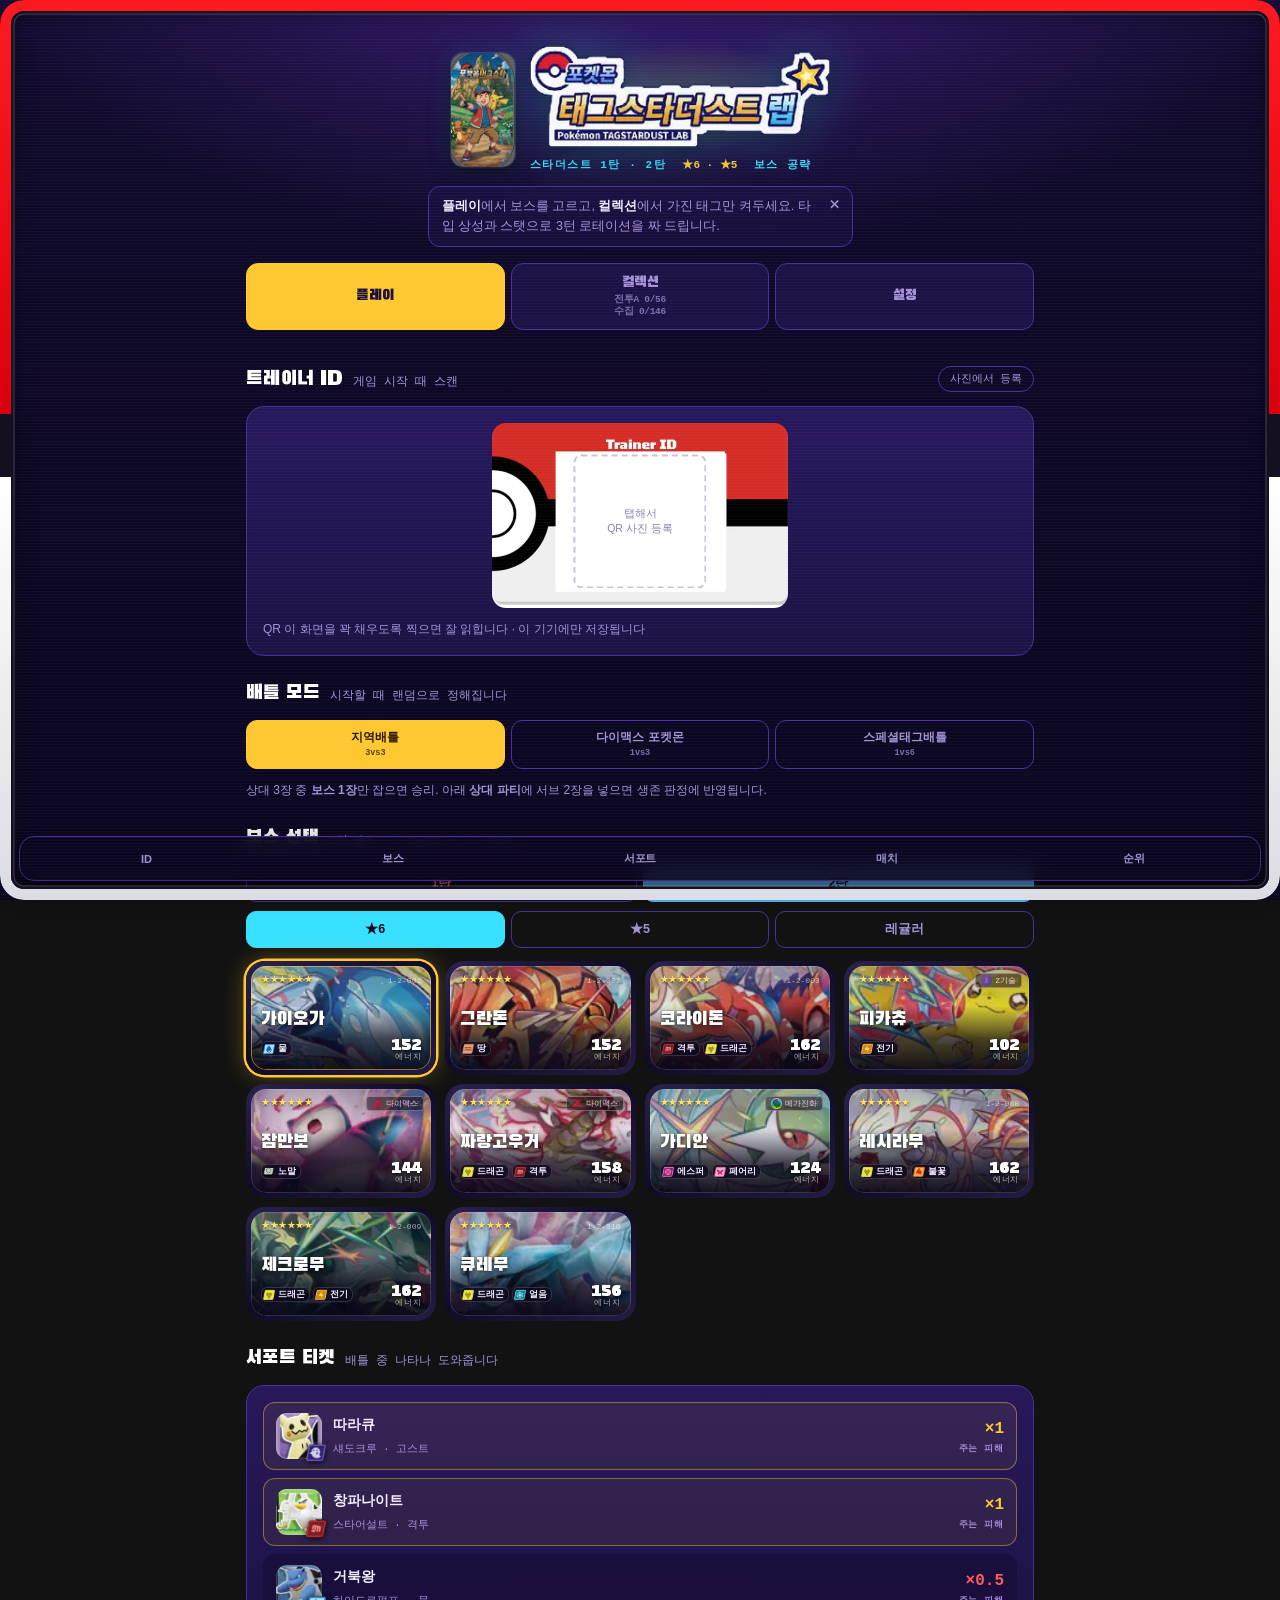
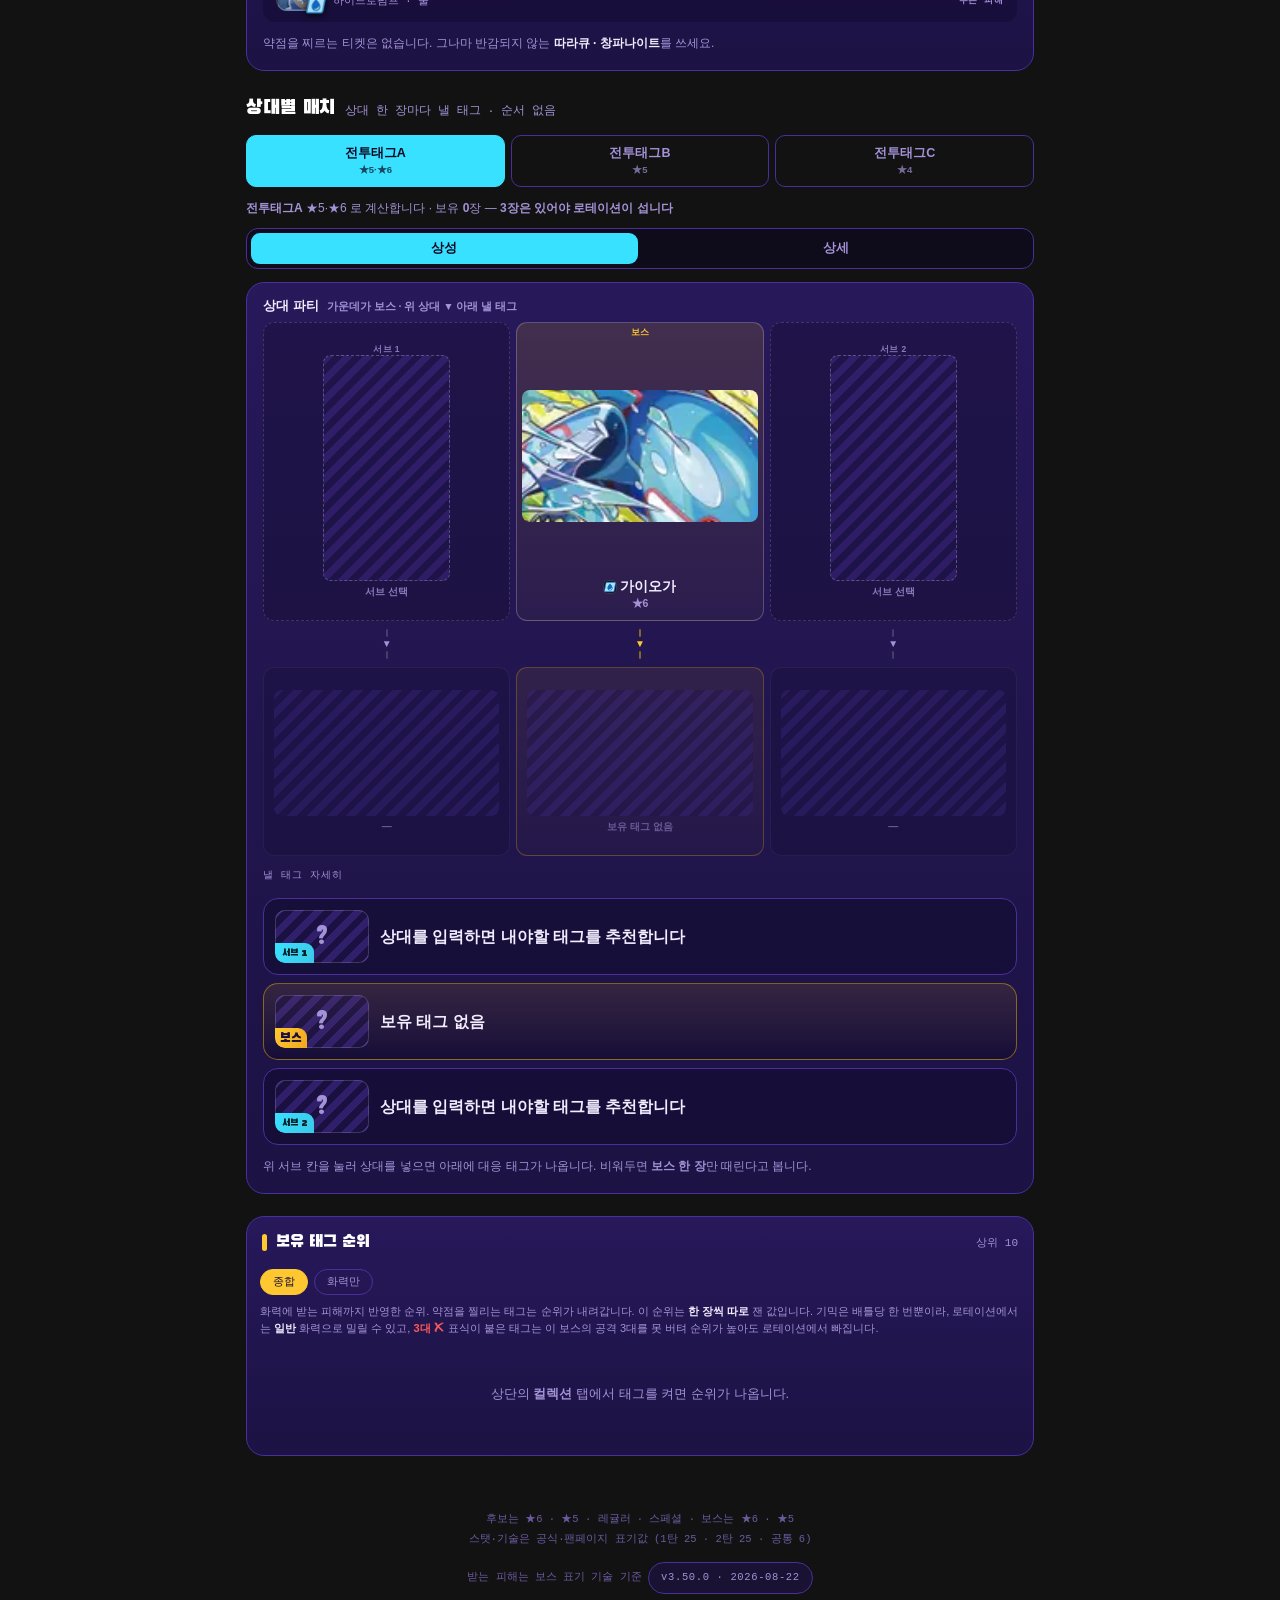
==== commit 3ac518ab: "feat: 2탄 ★6·★5 아트도 공식 카드에서 다시 뽑는다 (v3.50.0) 1탄과 같은 이유·같은 창으로 25장을 교체한다. 2탄 카드로 창을 독립 측정했더니 ★5 는 x 99" ====
--- a/index.html
+++ b/index.html
@@ -7,7 +7,7 @@
 <meta name="description" content="포켓몬 태그스타 스타더스트 1탄·2탄 ★6·★5 보스 공략. 보유 태그로 3턴 로테이션과 서포트 티켓을 추천합니다.">
 <meta name="theme-color" content="#120B2E">
 <meta name="color-scheme" content="dark">
-<meta name="version" content="3.49.0">
+<meta name="version" content="3.50.0">
 <meta http-equiv="Cache-Control" content="no-cache, must-revalidate">
 <meta http-equiv="Pragma" content="no-cache">
 <meta name="apple-mobile-web-app-capable" content="yes">
@@ -1890,31 +1890,31 @@
 "1-5-플라이곤":"UklGRtYOAABXRUJQVlA4IMoOAADQOQCdASqQAFEAPm0qkEWkIqGY7EXUQAbEtgBWHMDp7w5+3flh7GNcfxn9W/YfsV6qYq3c1/O+6X5t/7D1Jf2v1CP166Wn7i+pD9qvV2/2f7Qe6X+zeoB/Tf8l1pXoTftF6cX7rfCp/Z/+P+3HtZf//CduNX5H8k/Ovyz/GM9bMf55/TeZP8n/KUYzAR9p7776r/a+lmmq0CP0L6M2jt679hH9eV2aB+IGYqYOasQor6a1OjIJtzmjYxhKtcYBBWr+KupmIharcFHZvOAiiHHqN+kCUl8Ovwf38pX1JdwlGuMOlIANtys+/QGHW+yglvUzJDEiZKQG+DuELQn6JV/18kCJEsfkV5ut6uUlgT4ByMRDb6dcxg9h3V6QkRmsGHctSyJ/orvGIUxUYxCUR8lwlFLAQcAQ9Vt0P89sliW7ZFwYJXaH7KL3dUalMCl17VcyX01q9z8QNyVg/4saoYeeuI8LrJtg57fw5BRX5MlixeKQbdr3SuKAUW3ijv4lyEI9hG6rdGkJ14HwK5ahH759Seh90nXUWHXQDtulMT4s/XguNe9IImolFOTISGyV9bR1xJQZwTbIiCJp7JwPXT3SDHo9kRugDCdGmLi8eI8kegdJzHLtX4AAy0/3vdPyxGVcWMq4e2L0qHjg3f4kFmWzd7/hIQx/tI/XlzgcfsT430f2nvO79H9lOSAhf/kE3fa8NlVtTVi7h1ZWwDB11FhCnwTIY7pKbAnNGGCXkUQmPP0ZNWrfQVtcYttjSRprZN5E+45zV9bOXBa4xOm1eevcmotqSrxJJB+lMPjKuU72tLMFuIzcglpbvCjjZjPUlXfYnjKC5OyC/2p8fH8H7gNc/E41MNwRAPoHPcJdhixayCplhiWPErTVWbnhP94naASW91sTHkg1z5LCA7QDgJJy58NP3dzhpu7gJD45PoTIb7ythpv49aNl7nDpDSFwtIXYspvD10vzqfbI45qsysVaFMJF8MEb+6+csPXuvtezwm0/5uykF82fZwwf+Gc/bt9Qboa/AMoLhM9D6cyiA0LVoQl+iKKIiiQ4YlRbq2Bpv3ANbpE1tfeYy6VPTkUBuXmubR3gdgfsOBPBYRCQTQV1UnQ/KAfhOvdsR/M9OX7Cb2Kr7XTGcho3LhAoMwhvro7mLZ1cOoqfw52tf8/V5xsv7EqYacprjfDLayyCJ5gIeAuexizf4Ms171p4jUlIxkIV4c9Q94dCLVdHC1kUYoWjH2/vcAKDtRASGphkwfLCMcInBJX98xmaSIBM1QuaybHK3clTcRbhx/767hNojqpJ/Gaaa4HdJ7VHBtA7V6JxM7qjRS/xyoNi8EaluNd0MfMb5Ku+AiECQyNrEThvS/6ZTfGZ8st1o/SobgWs1UcuLVJbf6qNRdXvlPDjdKKKvt+s2R6Zzt8/tMImwq9Yusung38XxA6yN5jpez9PvDJAMj2lnzsTqxtc+RI1ab1LA02D2z7hcyTypUn4s8vm+o2nGFPe4feAL88TwD2SAPmG3Hm/tt8nwKEmIJQx0bJPW+N8HqHD3W0diOIIuTzEmshXAzrQY/9nlOURLyxj0VWn5Gzx1fhQu+ZkjqKNkLTnSl2M4fqJrWVH/[base64]/ETufmJ8J9NXGYGvfSWvfjRYiDcrBgMjcPBMBHbQ8mhy4zlfuDlpEqpQ9hH6y0vHGTgf2zTrSegNXq0h96MG6z5fOhnlFWdVxRbKhqA0jJSDovZBTkJkF/Slm0gzkvaZNe5pPygUJAs9PO4wvz1/a7PPiWtrp4K/0rYFOSUHpkCMIJLQv8+LAylnQ6V8xBO8giea/hQkvUJMrxGG++njXsvMnkzCtANLfSvM9OyTgKEsgoueulc1OmY4ZRrfrfnKdwngdnlOsX/HwsS3XSGdsyQNq/TMjWmgDOce5owuZQersC+OR5iMyeeHZzmHq7b2x2uYmyb0dQLl8rfMxDGwrUeU38QKmzngrfM7dHryFwD1/FKTUo8GlG0dpMFSfr5CO01d3qNOdBuPSvXktB7OhKzSOGp9084ohhe53djMYG9w8yYakmQT9Xn8rh15GjOsXUInjRzW2rpT4LKMvSoE5hPn9308OQdBOqkZNbq6X2ZuIXR0rXYUXcv4TnychW59y58MMCJTDLeeGxR48lA4wI6oA02pYWpQIVzTXth4iBjD/E4JDOq+2YbP89NdOnyJBceWhY7GnT20zc2SouwW+xpjR3r2I4vLgr2BlPFlw8tchmitJ20A+EdvJHIiCEolgJtTGoNGgNwhFQuWgGh3J1DCtlFk4NQKgn7aHF9k6+cF1A1vAOMQPl8OVUMEe5IW+Rd2ycuj558txde8tkyFa9WRZGzvi/lqcTV9Pmf1vW3R8qjEo2XoX5uhx9R+QSsXFBY3S8QpG3dQv8nPgTtWwMS3tGV+zs2jZ0mUWXwS4G7sUcOMsvlABoO9WgZC/x2hTNMafk2drZI1Y4yx/lTV+lnmbGOLCXesbDjJOHjbrUt3o+15KxM/gl7XYYm8Hf+03+35lKam66pTnJ/RWuBun6pqDurYv3MRLMbdc6dF//HoSB6hrlY/2fA+GMIxV2X0Zeii7Y67UwHjM1/Tc6lnlUw6VfhZtFNYlwB/+VbLa+iNKxL5/lxZTb3Ln9lHpC0uTKd94/mVG98gTYNB+VAsFWgavtUedLrJ951g6g99KI5S0cpDyy7DbY6ULgQiba9fndXA5XVXHwb3HbX+ee+NntLzDZ4cVmUcICLtbUDxPbLD1cfvGX2461Nvq1rVSSUhD+dm/[base64]/vsBavYsTvZb4QHYU8dv3WMPiWBTEcdwJ4Icf9YxmyRcSyFalbNrFfmheTaq44frfN23ajitWFzLUIPVP07ZfR1Y5y0tTJ5ocFA7Z3RJL1k727cCB4nksBGpaHKLMlaNgML9bTF9aJoZIxK2/QrvEkkPficRVKah//BCRdJ/WNJaqXFtPSaZLa+B6aun6Z7kuuvm0Nsu03PMNagbcFQ6NBZ9F2cLxwz6XHCIzZgw1hQ6gz6JGu3Sf3RwDdmGcLm0gS2ZDb7+7S63QvFhJDNBOvEq/clymsCJ6rP3YX+TFwShsMEpxQRSJ0KV/xtZpZtY7qrqh5OIWv+X30ZHlVi+ORdnfkM+BgkXnLklcnI/SzqwpjpGXuGox2vJ6yevjkJNFw2I3pVe+aNu124XPR7QVckc9JWrzVA8e9Uj+/WKRVU5V9NiuATSa0ch55azvlLKevQ3xQx0vKsY8QDY8KFp2VoX3c97MDW7TIGeJAEWozg5gRzXmezfPlkpolaT78iFILSpTTLhvXNZLmpZKJ7y3S7eG+fyqfIUECMPWsacodBVqQ6OLno/3Wk/rd2qVBkxNdVBb/EJK0suO7zKtakuJRKctvzyB/nY70wI98vMa4UQakycPGtsk2gcbvSWSirkJv4N5sxAxskwgQ0LKOnydKV7QbSD0CBFjLBUan/a8PawVNQFEpDeaxQ5w+TNSYqmWJAEDZSwYTQfs2/8UrSnC5KKuA357avOKuAjVQsSRYpAiqp4f61aYjM1zjfiEoK+xKTcVPnx2G9CjepwnUhrTJZs8d0wxr0Uu2VK4C57CzX+T/xw9LaYTHH/dq8/[base64]//0c/ta+8d8xSr/j4CoSeUsc6Bqk0pXaNo5xpzakBp/j250qdR0QjNApTJA+Wfgn7Utx0BwSWjDdm53DrPSt0toXn4Uj/oDctSw9LlqXGQXwTy5yjovn7RTih2JQbyqk251JZBL6lCeR9LaTBEJwK6PT9WlPAWAQeaQ1DmQICO2jYCOTZM4zAeCR+YrMuS9MDFhr3+i6Drk79+N+3fvaWdhtYJ3g/zmqm67m92CAN/FcNzX8kzL/shm9xDKXHvDDEM4VTr8OBx3FBrFCbg5bPXCWk7yg+SGjmYzJ7YuGn7wUt4tsWaKMAZ5qor2/Hq2HfzBPlOtk2M2vFNBR6PemwS4aNpAy7/T2AmZuqyZD4Sh8y/LyX79vmKvceRUgEBgRgQ/CTdAfLPdqf530d6E9fyTAIywv0SgBxn7cWEQcax1fS87uQax1fZkRcKR2PzrT/SRoLC921cbIUMd/3sddK+zzSpsuH/4GnqjAAftg4RSxR6v+34gz0bOkYJvxS6+YklXLodWIHnkVWA3F4V7vnDvnnmkouE9HLNYJsep/QCPGuDSoRPIKLj9nsnXviZDA7TRuMEzyp2qkAvlZVsBd2HeNgYAAA=",
 "1-5-피죤투":"UklGRr4MAABXRUJQVlA4ILIMAAAQNQCdASqQAFEAPp0+lkgloyGhMJbdiLATiWwArs4TWL5V/nvNotX+b3nWwPMDfH/0vqd/T3sEf3bof+ZD9xf2O92D/W/uN7sP9v6gH9f6mn0X/Lr9nb+2ecdg7/HD9r4d+Yr37LMOM+wL8Lzk8D/k7qEeyfAt3PnN/7b31n9z6X/ZH2AOEs9A9gj9D/9X1YNEn1j7Cv83/u4L84El0wfH7KXjtXXqirb2Rai1mYngIR0fcy3WY4uRu00N1VUbVax2ok1+looFzpY+6mmoF4yH5QeJJormert5gEgYKk2xOjGrPTZ29WK/c0oOm0FGIRsB2Yt2d3SSuS4uct4OJ5GUiTHIaFPnhYiqQxVtXpO87Xt6PygzF0gIE1LXEBzEhKwo52fZcBqv34LxR5NDMX9jd1Ks1r3wLBbk0/KU9+a/64Mf8sTl+6cjrTQrLDEP++hZpXR1qPI5ha0hbPUrylQ0hUceXDTbGoaddBXzxbf2LEafBupsr8riPwi6Pj99Yr788aFB+vmNOKmzbm+Ttk2quYzu7NPBJmYd54755PTBuFzIOViG6xaC1ZPfZFnkapkAAP7tmlC3XWC/oN5XA7dqHIYfyYmnjWUTnGoS/y72uAfkjvTKkVEGqMK0Vx6utUJu6uMyA6dr9bzQgsM2sCnBwcdOVJ5gP/Au7q8/u/NZdY6UGurwrixBkPk1wVf8pTGo6dyUe0ssUqiirb9F6NmDUroZmGcP7EG/o68dTgwDjFbEvRwlT5Q7wC7JL6OLlUL3+PiCzqZQrsl1CzQYow57A/7GBM2q3iG0HApbJN5j8onOuk2f3X4AO6fP0+pPvlxai4f1ZMIc10HbisHNDPS8taBw4BhsW4z0ulhrv62dJolGuwYo4qOwoctj6npC/snrCbxX/cTLxRDEDdnPfSDBiu4dGR1w8xa6Itw6ZBc9qWpK2ozTRQ3QEfgtYwZKcqRbd5GgwPnt5zFZkAo7ciND0obQ8t69/nQcV191EuNc6Wu/2/x4oV/A4xiI2LdJd+3/FegTnni3UGfnov/bGXT+Ee7hr1J0YaTXGAwbB5h+1FSMqoenD+c0tP4d2imylLPJsqoCiK/trDc7X3TjPP0ekyC0FVEWCFALRbIJaXqhD9FuIDZ7cIKWpluYVyuqTOzZFZ48MgPFefD9ZIJgKt7mkPViOL3Zl17RGi+WR22JOBHbfQj0kEqiTwd/VMZ21PJaxxKJXYzzOAjKFi+1NDhc2Itx+9V0ex4gt5cRD/xalcr7bSFPkBAGcGu6BRCIM+mXb6yqkjF5sFBqIJCc5wK9EiD8Zason34gR+ZIhgEA9boYMwOgXakNPrkMeB8bOjpj85DYs0ppzQeTr18jInaoJ6gldju/N3l0+nRZ96RBbjyOj4RA932xRWlBwTTGyxQlkKkalUnMOXDDGAggX85ALY9xn8gcZUwJa5+fmsarrviE0IvrqQKwnh/9AMPYwnPNM3ddGSPY/eI4HaRt+2Gp1r9Ill38ToRLYvNU7uE1T/2eQ4G54+p9jBwcsNWpdGSBS3unDEo4XFjtw7bqxPvzesl4kV5dvZQ7zdt4tUenjJeNWzWThvNQM7ylUhWPtkRFqr/0UwpU/ocbiHvW/ysjErsmAcraAQhHWYwsSaBwYDJoZuq6/bUC9nuOWdr8PRi8yJB/swodGPSkbMHKgnAwEo0l07UXbwPjwhc3TbbJHk4r3mH2H8GNNFELLCZ06uhI+HBSVKzSF40UaSg6tl7p+68UttIeWLuClugU3HfW30C/1rrt59fJw99SP9iC/6jPajQsx16KwdOn6Me1vun73Lp9mkEljJTkaLvmODGZjU1NhasH3Mbr73zjIVidD3tpC66JdLVovIX/ILch28vMA8I5Rr9SRiYmLyK8Za1N2hnGAcWccGpQj0Dc0xJsd8wTWKgSLMcY38BIv38y2WwsCgYBRXGmjjG93OxNdBcRfi9Ao15mlfMGqedrDnwfNXYCTny7izY5iTsX+uDynNZz0IYuH4hV6Vzc0OqRhS1SOlX92Pf5E/F1lgTzfI6bI1pr6TYET6dpuKTvDVdnxuJEtPy1bGMRSvNmEDJw6HAabz/553xcxeymQ11S6eeamHrqxRdtoZ/7lZywFn2wwbNKGJmLeIbpo+YGyqhn+at5bHhN48Mhw9DS3ZVv3LEyQte0dWn5y9ORgp235zJUQ+8UvwVAUXeilK/JYjAbLOpZqWFino+2jm0MVgisXKDstinlezzSBK774ZRHx5ohxiQ8pIPs8FLuRoGFFySjzl+/SiSnXyWmS42BbhZL21BaI9DPX7/nmnxEH2nWAvPgzBlao6Zz1H5shhOTzoPmZkHSxRv3R2eO/EL+2a6XpE5ePq51eiIio81II/qQ2vvAopKEBLk0+uWODBL8Y54JhTzXaccPj6vUbi6YKdtWpSks5zFcYbMyoe0hIFLMXLQmAb+Hs9q2ROHlnZipl1iIM9PxFYFelikHZ9gpAAHRGZXT6POhsVsxjMeQqBs55WzdsT2yoI2/6gF2a0yadwvFn47PN04gtulURxP9jefvs3Mq5hYa6dk/k8py7i6dXQ4VO47+TegVvI6UU7x3HYj95Myj+dgIhrI8kY1tUw+cA3SMtvuVb+Lp1YT4oS0o8EpwstnpvdWjLEHZqL0Y4in/RL4yypHogA/eMaysNAwCUesGjtYroL9MwjmFbHmfVKy3+FRSfIO4B9mAaealpiBcOg2rewl2He8Q7mI9dnHFpD+OQzY+mcyDnnCnHLd/LXsE6XTpMgK4Iwq5uJJb8aLtgWijDA2/lM+CgBaeiXAnAn1ZxQJP526ainnZ8/wdSeiOCBJSR4Xfcqe9DGawiLvJOTHFfsGLnvnl5w5pcpysRzHqPSw2sjrpFqIVbYlFXDfzoY6Fwm96win1V6OuZu8vyFYOFLriNb6XdXTAmjl5GwWnidlqAiy/UOq+NrADezCfLJLfdTmgaloA9u+Wgo4sYqImywaIG9vL1/4eR1prZL1KQh3sGr/cQdr288lmRCx70ip4UxuFrNUWuuXDgPkp1z/0L4O75UgddPRGNVnOkjsSYEh9/Nganw+x3g9scMTbIoSor7Fm9nnG5zwWEL1D+qxa78o3iggufddcH9C1NXlknxwgYZradqohKJtv+k8O5c3lZKU6/Y4VZ62qBgJWep+eUFxFq6LHL+ypPBy1zRF8QwpUNOL3Wvjg1ZY0Wltt5lEc3+KEvL/DeGydkyT2IN6fLOsYimp5Fm9ehg5A+39VtDIIH/40O7z/ASTcHRIVz2oFDlVPnSDpUfrGQhAFv0eNaioqhyHyzZ1T1IMY5+S1LObF19Gvy8Hq2vIKipn0OBEV06/0jQYX5twvRuwm1vz5ETQTRetxF4dw/qh2KY5wZ07KzZDqnSNdCcQgGpDOO/U70HC/R/4K5N5wVDH4gE/[base64]/AMeY+KhURq7ec2QOw0Wo7RPlGNWb8z3lblybI19FP2w0K1YStZXnjkziif8ihQp/6ypPsoL5HOT+1W38bkSaSQ0h9DKDn3QXPoBEgfhtOsHVrG2lWRqr7HqbzGZQPFakWTbdYy8kmoskvtHlzQA58eddF8sA6DZAVdx/rtbVKNXfBZjhmkzdoLddhyBQjD5QJy637qTOP4f7rHG5sCopsbpowXm8jqWLe62Ejn02gT6EAkBTP9aGISW0EpOOt9SMTnaT/j4RJoS+wsnxfiZgUp3JqS9IX9aKPlxCMOB7KhGuUU3GTbkNegAoZdi/s+/rv0+EfdUYExhLANTdvwSZY2WUu8G7ghLpe8O7sFE99A0jzmqPxNippqb7O2AInANhnWHVR+jTHLvyF1I5r975C6kX7afAoeJ0QX+R9J6EB4tMAke2s6ccSTqkxLZFXKTgyCKB/yFqXiK6cVFFoMgUYsPuR040A9On5JNjDOcSOzLKoWdtmAkoBcf4t/6hq9dAFyN7llUsqCccri/9+Tv3xg9v1nhV40BAD1ws1YxSuKn/3up+Bwxpl/7up+CMN1L1TpfnjwBFEv8RUS/y2cYEsSxj+FHXolXHvX4NY/zSAB3MXwkk4vhPr+RRgg4AA",
 "1-5-피카츄":"UklGRgINAABXRUJQVlA4IPYMAADQNwCdASqQAFEAPm0skEWkIqGY6ib8QAbEtgBbfYcjz99/K72QLA/jvxjxj5ce1v+R92fzQ9EvmC/rj0t/3D9Q/7Werp/vv2Z91P9c/zfsDf0L/Metb6mP7newf+5Hpwfuj8Kn9v/6P7Ze1vg1vH/9V4i+W749nF5+61f5M/g8Uvygym8CLDfTW5EfR+0lPWfsI/rhvtZT9k5W+0nGpfKbm5Xn9D4Pwr03tbRmZasvcmti4BI37c2YX0eJ3fx2+m38+//inuiKxZXdje+L/0eLfrPFdN1ekjbcLdA1TBppV9fuqUc8uFOWn3CPEDYe2HjYc7XNbSeuepv+U+3S33VfcofYwtEX9YHmNZ3Pr2HREDd63VOm+A0pH0bZXT/[base64]/CXc3k+Xhh7ywDgSbG+3DDZMIASzk3B3IEgu+U7jkVJBq+vZkAYjV9gadrcoefvX9QLkN/qFncj56UJpqczrB+aJJ2JdecLIW0lIBm2VYvL8tuK9ZmayF6+USaNKl0w57frSrTJnuGyrNe4pfm4DlYxsRiZW8RZAHmz3NPkg52M3I20vvwboZNx+4oLkkol5DyexQl7RzJRvllVI3WILdXv6eRH8yDFIpKEqABPuXXCiRR1PZLUzDbJfNA3oExYDqIX/8NohxnViTakUz2qBOVbOYvSBwxgsXVc+4WBQcvsWgcj81dAU8G+aSIEWhfdVlvVIHT17+vi3122+qFfrXGaRmwI2u4BudiDjMOwr0Y9aR7dwT4vfe2M6naCvecM7t2rDxlxFYQVDOmJH6XPcx0CT3p4mdl780GQBN0Y0WBw1bMR7TrFsQMuMw2Mvl/8nmzuuKVKNbwi9gl6W+gX58bh6lfmxnodRBBfhy9TXUiE2HxdEsQf0I6/Q66PKwvPoaVGsDNjquiIeqL6R3HYdS59Vf2Me7uSNNQ7cWvEDq2NZU7twPz/whobIlw+G4xNdtJcpkufLMKvlt0fPM47Gr3wp0gi4Uum6BFdI9zf0Vn3pwuF9R9viXq0PaikNU4SzFVqlxcqEWHDQj1LSRLbsrNaq0qHE+HXGjo/xbaogVVR/EkNEXLKTMrgTZ+9ctYtK9/pj3lSsbfSflZ9dOZBpq7xGWfip3Sl2nWZq2VPOZ/j3iVVCX/a84Kjvmi9g5LsaDHFyZSnijnglh1SSDImBzdvzh1mhEWWyloZnWObrjBTrXS3aWFU3KMewHu9jJnCrdOPtmxE6ZRqsNsN75AOamxbF6L47M8nDZkAmETqbYmLu5TX1mLdHHs+e2xm+6yTNhLYWrKx9rZZm7ikYfO717dCEo3+EwMhjzEneyruwOypblWj/MqNE9NRHd+81nOq4dMbmlXD7r7w2ac0WARO1dzfu8UFwz/XBjzCaJP7ntkC45aLDK51QT+8o4qEs3WZDpv21mhOTar128TiGoEHqXYGh4UQDsGUholRz+v5VcH1uuWiSH1hXhxmnFhInR0DXdwRQr2rmiZYUsXmhXqTPJvwQfjconi4NWMfRgENhBqEObIPDxa2SuuQTKbBWriaRAo4/+SeYXZBFZkEmMK9KVC3QzbhZAIwaGVJjqlP+0fJORMr3BNv+a7B7I9xc46IOem9qf7RoOeACGRmiAcns4k+2Q8ItN0dWB19psScWXUIJSr9/ybPdBs5MU0OAQIOXvRmEpFIz5YJdA/+Kok8qcM8ZxFdgH7kixPiledH4vUgmXkQ4zPJAtBKciC/WrSZosRvBpgX13aozQ5/sNS69i48/lQD7NCUVVmwXnn7T/mX4yBRY0agahN8VpjnUlessgXKqVgcf/7UrcRUtIjOOJeT3fY+1q//N8T+7jhRx/g/zP2/I6BOr0SO1kXuHzMjR3Fr9LjhzKP6iu+llKTJUpEtdBCqfhQ6mZmK7zgQ+fccnPyJQUr95uqmcqtvRrGJbbLaS5gsfYb2hQJ33Ht5PHyV8NszILLItN1HwNFpyxP+MOVNUavvz5Pc7ehXdSuxANXX55iDtg1nL/b90Xcr8RJePnW+nfT0emx+Huldhs8kniFYaXFcnhuwcJ3n7x5lCbGWWzVU6kuahM5qEz6K8X/F649R1l7hJfBUdzZydiiAmshtBTPpcrgs4z5jVoMxqlZB/[base64]/mD/xBfzZkfwF/nt3TH6Udu0Vg0aHGPJMsObOf2FiwId3FPSE7U3UHFBuiVpbDTYm+PcXC1nr7tsBC63/yXcmmN/lEIkYeJ9f/32RLduFg2iD/2j3txUEA8+z/HIOexz2vJqtslknPvEenbLQJRlfUmS5zJdceC+AAeFPDq7hMjrfSq0ywL8E4wjw9hGu2tUAB1JzfaIcBsPvyxYg6lVcEbtqM0i9y2u/dz2l66yW7UF6f9+0Ah1Zj4quhj+KqxB8ofCZBAXNMRzg7J9emAU/ZUSFearTjCKryc+NObxikPwy+h8z6Dwyy1R0O1w6+ZJ8Zd61XUggFzkiAss4rAxQxYheYSjxe+90bFun6nrkOFIeiHTtemZxhmHjNEE/9urDLz6TMOESatSMtWVpeyWp4EoMAwfsaPJ9I7FWcfQqpAZtNLMlSVS8tpQ6m4xFvkdsjK27aM8ZEEwzMYUdTEdACDtBOmbm3xI1AFHFA+2RwcM6IIA6/ewAovCnmMM0QRXXzSB47m7THa1HIEGu15vAp092cUQ5/S/dQjWBrYQ1Lnd2Md4caamQJir0hh9Xla4Bz1N9JpWwJK/ng+qnDcRYAIL0ymqEEeKoJPoTV+2ZY/02IEf2fyttsmkZF4d9DlP/8VCnDe025oPrJZm445tqa+6FwHsLg6sr6W9Vjf3ApODmD0gpDhMgRoKqG31X0h2SqHt+RJVQ7OKK+L4/1nj9ZRkWMnoEDIvr8eys8RxkY7CD6AWCfRAz2SA5X2S/3Cf3ifIgsziJ7Lf+JY9olOgOTPPv3975TqvnZtQot+lUbHOSxj2Y3Wj1diZo8RnA1yUCTKloO+QzY3zBX6vHIUWK2nAzHCKa5rZv5sgTLb/lhADDlNO9pvbNcYKtRAcO9nSKmcO1Nax2rF6IZaP8Z7tTLjrSlZpsoiUidSnNeT2a9Rit0Jus1/NFWz+qT6AXUUafQ5aPCKzCLticIkehK6yVUttfVdSywl/F/sNz7AzuKIAVEhlnPsYKy6PKOXylOLSsKD+9GoFd7UZJO0uusiA5ew9zALDegSVk4nbfVhZFHH32++KMb0Ds72EGvAZpow7fn9SYsilXaA0Dj9tpu/ZlnZxWcyM8yh1DR+F6kvXHrSt9YxegWKljv5/0Ar7af+S+A4OeGbSx1t729YdREQkYivkncGb9djpL2wKVbEY9KIosnfFZxOfqsXSHILQJvBBSvdTPXLa2g6EXWeOGJucgGFPB/XWNlXTnxAlB7UFxJWjndLUUScxZkvbJn5G3L95S34g06wv3OFa0yX4PxNZ9IUnfoG8QBQPYGIFQjdJh5/XEyJEov5ig/z2Mx40zooGD63sl6HVluylds2v1N4HyUr4AFfCXTXB5fAxSkmgbsWOXvqk57jtAC4JQ8xBjKE++P/nVRiZS1384AVK63e94jxp6oT7OkmP+h7sTXL7joL7DX+SgqG/NzrcNz5dcHpB3FC+kmkoHFMTBuFeNA0z3cC1LFsVQtTHrE2ejoAu08/3CZb/kcFQeAyJLxBNDk+Hmwcs3fIo40WLcbDAhLGN4RbvJV13IFOoxWOKFPsjiCAF4Hb1XYE7+PFRkN1lq/R3BRBP1HcDftZXmQACjwReeqDWJ3YAzRkrWd2jg6dZrqZv+CQSM/zBGASYQB2TceAHXYagneAHXZQmz27/n5d5YRToqv1G1xXVbrKCj0O0+9FGB6AQCj93RoZLiW4H/DBGsAAA=",
-"2-6-가디안":"UklGRo4LAABXRUJQVlA4IIILAABwLgCdASqQAFEAPrlInUqnJCKhtVjrGOAXCWgAvcdtbN99aLnlnw47fd5vs+lf+7btHnetOM9CXpkv8LawvGTF90u/QpShxnVR3zy3EAnWMf3XpJpg5q/lJMW3A5wJrghekHq0qeRickerD20F2ziJAeck3hUt/sBpcQe8ktTtbM7TveV0OZSOBuSodxo6O2z19vsTOznvcyztcI3to5vYUa8UhMsHS4JEs7L0/4fAR1A0NN8aKN4+paWy295qQ0wFnHtM/lq8JkQstXaMuGpa5qwKUZXE+byalK0T+L55nHtzBxRmIhvegi4Gbhd8BAcXSMYdBfV3F4smKkJl+CSez+DqQSeIBo+lv1q8cor6VkB3OFghB1r1mz7F/gSxm9XjOyxcKJZ3vtIECxrksCRKpxO9sNtgT7k1ggyWXOemji7DGSK/BPFkoq0R/wdQLv/ofaMdIF6DKgdEtXwfexK0ZAQeLiVULGTAn7dAmhS8T4NWMl74e+o1nXc+QAD+wgFWzYlj20Wd3M8fc0vpJPQNya3BVWCmUCHPGyIFBOXbswZoEQZTR2lsuiXDGQb00LKVq+7dBJHKDGpKR29HuCqM+/pD+hEyeW57SEnXF9kT0/jnNRGB86WpwNd2GEtA3wqvlgztiuRdd6sSVERZ+Yt2LaqmNEzr/y3drmw8p2V9mGyBp+RzH99w6MHjsh0dTf5SL95X8HxOyn9KMf26eM6aoufj27gf9geo3O3YVjb0zbHlu3RUp4lMtSqyhZ3Tckzz6QMgBMjVYRR+qwwiP5z4dll4V3wq+IbstZVX9gZTjliRO5tWQ3764ldNsgPg5FeiE2TvV3neRBZyHtTPCqWendlBKBAmKlVVV/fJguLJlF/6hZsQKt2vgmp5OO8jQv232Y3VP6Yx1uf1iuZEYMpeqmVG3r6LtI3pBek9Nt0+Ho0Q8cT/zTTPeGgBcRdvDe21K24ihJpcasjXukeayJU3HG/iNcIqBKcv+2ygVZi/rvpe6HVsYggoh7m0XDeLfwzN96lebNe/LuqcMoFtbDfyMUQRBLMP8zG3W7shx8ezLIC2NQBm/0If6xpq+En27KNj6YzX6w4lPjUJ6oW2IxXTboko5dQ1UNx5g3TMWBXJ53Fbpugci3mSakhfl/ZuDrRmQDK3f1ZnzJI9IPT7TbYvr9QbMDGVL07FpZSVAGRiEajLmbeBK3KX9QxOGmr/EV3glUOAi0FVVvkg328FWX3qlcWlwiNgN+b501z0NcXpnNSI3b/wWUqUOwVB5xAkysqRuCiohPiicAz35WkeJonJKW6Sq+HghikEgj9Zn+Isvpofh+ofNEH7Pc3yxvZiS9macd/SJztDw+i1OyLNb24HTfYM1aXeJQ32bmxz+tT7943neCLPwSt8KjFcRAYTl2LmLkH4bBnuasQEmREUn0q9c287FEAJg9l5nRnzUlDj48InrBafAYd31s/qbGr2r600qYMWP7EJeb4xZLRQbxfi0r60PJN8yyB6TuHhllK/VX/b6ENW8Uk1PTndchMh6OTlTeTdapXhazUHYnae0UFoyneCqeqtdb/9U7NSo2Wils6kXhA4TFNPH9/PNLaNKbKYsP1i++svoraVA5V72BYP+IQt0Y7/ziy9LJzmCPNS7KZ0WxZlPIsHsMUN+KdbiWzVCczeBDycSs7Z/aml+vcKaOd2dZZ852nsAGCODE7JS4fswmyt3YKVg+FgQI+OlT3Rd1n3cXkuhtYN4CHGfYU6b49ARQaOvlVUONEiw+8b+IVeFFlzsnm8szLZaSVTBgSxC/MTUGvkdYBUhxfEfpE0p2Ev1Pl1UqSK2tVzBPLnAXjQVBVCo33uHVrSVNJ1/iCgMexG9q2Ya4v/[base64]/sWu+svqaONy9ffh7ekfZiQKUujuWFXyIT5bTwampKItlFGgysNOLdNaYHmU+fcKxhp86k0OZFhLZeM+t96xl2Xk41EQ4g7gF+32NX+0lbWNpO2Jqhd7R8K+6vAs0NDsP9HOf7ST27bWgMf9kIXALLHcvnSIETnfBNkRNrzadOoUp892EBANMOp4grob6it35x3x4m/+0Wgaxwshcqhu+KuxJlfEYD5phvQiAvS9yCbR1427JgYLwi3vBAIu3xUYNj7j8tJU24fUisX56VXLwbQZ2Z/YroCWHLA4ItXYrZr4fXsfRAArjJi1RFciiaCS2Z/NhaWQ4xE1Co80afk6zVOHcMxuSSd5P2rckIASG1kTlK0iVwLQLf7wL+KMm2/Ok79B08WOWz9nWtPuWB5yP3l1QV5BQg1ScYROb0beDeLtib8piXdtCcjw97VW5woH3kFDAdec0XefyMlHoQNNCm2V8bQuofVYjS9v7bZKVmNz5F6uFXt+mIfeNK7gqR+pjpnprSMtSICPrebx/XH/EpN4uPmuUyNdl0+T2TNfxCHL4u3Xz3E1ahoU57Eh7ufMSPlnk7h7RlBTYWX0pS52n7vKUAvIYhkXLeSTbbiTpTPOXqkITPpT6aGlfUe1Bx5/[base64]/EFZKNntp13EBU7ApcHWdVebILM9L9E/6B8Xd5f+veFCrTfwZVRRtdGueM9ppFSBgJLRTRq7jsTNE9xZ/hpC7eu+ELoZTalOfSaZTiZIStyTDVxvkehOuetaTqFwPfPtVDh150wpYOziN1A+8Iq4ioqKhb3A0w+Lg3uerEs7d9j+N+5iAwSN3ttWum+uz48qfvmxemSn+rR77JXbX6ahXxy8Mt/EU1mZXd7rrxTctusWxdZYZUFF8GEUSGifYC18EHhT2IY7vQhuVNhB8/g2W+UEbSRiIS+fGrEnzfRn/qBixQRTdEBKIR/[base64]/RW4wd6cmy+0DstT3v/5IGE13rvL8K86cnqHwMg3dMxOaNYjtxrbxfJH/89Oc/Sxa4AqxnMFN1vP29E3r6HsmDUt9g4Y9nFbtYGeiIU4ak4m3syLj1EQQ3hk2CjMbjNzAAhILQallqPbEtSdh225OQLzUndYA7qUtgZsM1JPhJKh7hvStdcQxgBOM8eg5wHgTvlq+mCEFrLmUSBdjfvLJLFPtCMY+c1/XvG8jZxoAH40sD59gdkv5T2fA7/sl6sr8iQ2cTANmeZO++RZAAaN5YLBPS/I2zL8jPXLPW1OpZScQLd/gAQewTFkwlY6ACrwoeAAA=",
-"2-6-가이오가":"UklGRlwMAABXRUJQVlA4IFAMAADQMACdASqQAFEAPrVGm0qnI6Ihtfuq0OAWiWwAtKNQ7r9PSHetWLfrW678yF+b0Y7c7zD/tl6sfpc/0vRHe0DvQP9wtcFq9rGmu77sSlzoedaW8BPrEq5hqPkt+vPYV8toUnSJuBnUxBsZssmMrNqRym0EBhPabTmsq0d9km9g2gPqga6BHnprx73oR/a/IXDvDMOi8tgBTppcDDv3h7+1/r/+JoZKuy6Das2KF4F8pOCsIVBxMbSzrnjp7vkJX76sjzmsgTSmjOouyH8ThXL0sMIvalR6hJHFNxxHp7BSq1F0+9tDAAxsYgme6htP7nIe4o9PrK/r50dFH5Mqcr9YUKXslWotlYtACOWRNoJ3KNRKbmt06JUlNasaAjvYRuhCXbaJg31ByHVlMuPB74PRhxmlZXaLnFhu09M86iv7fLxmE9lAVpp1q09XVoCT/OlZvB+j9He2qExijV19BCRUFhczQ3ExSy/P4n5mH5vJZmf2kWqRZT74PUYsl0GT/0TF4YZXKEaOPije5ne+DgAA/sH/UvyGX8btjo3HjT4fN0qJKwek5JIQlqsr9YSWviKwvgvgL6zNUvVHujIwUrWLvQsdTlPNOUUOUHZhrj2sAxVIVuheqE9rmssgru3s3SsKdgJ822xECqxN5hxILEXh1TI5jCcKlH2/d8opnt+16X5KJac+4wMpp7KXHIB1lrUtuvTA1VQAJudSF/lKzVg08PuS91PRbUU4jaOs0N253bbl5p+gjFIFJJirRIm8oxBVCVQbkEfr3bkfJCXqb9yd7GDJ0dSb9TVhAwBfOutkVNhlwZ0sp4j4h30+lMvvVrT/kJcsMlANYtETJeLma139jDu8k5icz8B7MQLD6Ed11UxR2kHwSv2x1ZhWNc0cQ+Aq/qJt7wgVwQqxdkLHjqCT7SP3hFDFj1F/BJ1cSy2MV+/5MiFosDKB1AJhf6mtvWFVX83stsDvvpBhZF+ZBZdpg5yf79gdi2rF5Rcl910q3dRu9FIPO5/GfhYzQDs6Od9YTFdmssSQtO+KlVMhlTfoYCeABGEidqZie2VxM5O555vPfRSWcQpbYY9DbNr+PEKzaIohMdt8UVZGfB2eNM/kkoR8Kmj/4jqKqUW8vZ3kzhLvW7UnP+7NqpF84CNw7VWtOBu6koUGob5W+gGkf1j4apeNPoPB7ofKqQrdhrDiIWtpCUJWruEHU87sTh+dvQ1459Zl/aEZJMwa/ZrIhbL3pl4MSgknoGXM91qsPTuxUwfgC6UhKe/o4/0H71io4bswvWvskhIJAoDOWzORJM8gkCghVs4s2C5h8F5ioF4Ivl/kFpyHcRJjBr3Xg5kTXkiB+7+dUH40L0gfaVPRJ6+jfxm6FfgeGZyN5R/SJGV+lnAKa8g9KpQFZXvz/0+LxViK85JcyFrxcVSv/1a5IrUutxtgEJN7VmIuyQUkP54aOWfAcx7h7VbvQIY6HxXrN4DdNXlLrwlnpEcfnH9DnzCz7hEcsMGB0Nhl2CFe9hw0GHMU3ziBfHSIZsUilJ7+uVSdb8oudWUo8PM93/kv9T+Qk29OIKoWfWkxUGGCLnBnDEHemsKRUyj922kTtc9B8BZkfk6zkZvLKArtG9riY8kXYqfkdXwzWm/WT5GGPl0zkBPcMS4HVhzGeNBku0vj4wbS82AuypGDfUiVgUiGy48rL+7tcaLNU4oJn9wHsN8ragNchP3AwtTvPKiPsTP57+oqwyC6LK7mHCfUFnMSYziRBw4BPiSYSuSXXjU3pkwvXv8vMi8bKipR1zg6XO3wXy6IWHtRGJP6K45Vgv2klBsE2RKQieYWXuBep/aC4byxxXmNpbjGf2qYeYQVGxRSzGJUtiT4Mwy92Cby9pdEClw0/CBwSY8qdYqkL1aIFhqq3csfu1AYGo4xXfcDT/[base64]/QT0vFrtCSu3ZkE/[base64]/z9oFsq4NiGZ2GHTGp92090vI/elhWfmN7JdqpOoMLMCqXsxOMnNTEd6f4UfEn8zOCc0M+mkynHwX3C9qkxOevDCEhKHEfTDoJqa5U7rHiMsvYoeU494NNsEHzf5S5L4av4W3hUGlRx+aeEfFrlEfF66n4chZEDrvwHFqHhZQSqTbGEmD6uFn8ZdG+Im/4YXJDqJK+T5MKIMtK4qIVNkSLR5VQCO54ZxHsRvPvw/J5AY5AxsiDNLQJ/R3eftbMHTwO5b2rd1vGljJgIZfB/DWfLwHzVYRhcO5Qi1QaEu+s1ftsdhbEIuyAFVIyhomSV74G+qRJVPWyQbwN+sagBNMy9j+ayD7jO8EEgSHPE3fB8XRSQCLCjl1w5y3iFjNcKU1k7/YkfnTksGcGJASd7vSyZu7D2x3VVd4zQHUvkK/HZxFTpaACuI59eWnv0bWQ2sWmFfQbVqdD85P25Fo9B0f8ch6lrYFu3LgNrb9Ic9Rx877KfhtWQgp/P1AFdncy++up+l9Z39SufRRCqvN0N4eyTjjKz54yoXKJwT2Mp4WNVB+e2xiikMKmVH8UOfX7n+H4/TnFv8OFzZe0hw7Qz/uBVlPb8XgjEgSroidX2p9pkQeyf4waqG9Y4yDD9c59dwY2hFdpXVRCMNaJBpavyXSoVHpYWTlavXfCSGmo+u5leNXY+HbkhoKZ+xYk3kT7Qle8Lpko8n1XYAhOIzvsIkNiuqNY7dnHb0Eoel8Vc7r07QV4tAV8hzPHp7kL/oedFLlZD/rbFYaD6mlYw6c+5wYI2mGo8cKjSwaWn+TiWj8+mjVqI0fYIO4Gdbd7mEFUTJyaqL5Pj7c7xrtZKCJA+oVoyuX3izGkdza8dpSp6bsfR/nWqXMNcQyBrK2gaLHFcShYFrxJQ3N1Rf4RNFOXJbpi1WlK31YjgZZyz5gj4d+z79jaBCJth/F9kIJsNsqXOJQO7z+zn+Kr9N/eTdUq9hiQEYnhq5oN2otA+hdnfueCkbWxUO+de6V0NcQNouA1bPNd+xw+2ceo0zf0wwuAcStI+nYI7t9A3912Y8kbRrQqifkQlxUPlMNIbWTIp7gGbQ51ZYhupA6uJYLNLlq1YXA+od0S4pMBEnn2q7tfyQiv/3cd1Hc8k1lcbArKC0/7I85EEQEgVPrh4EmucHEliA6LBus9V1jbU6eLyJ14MJ6RUYnxWa9/FOeWaiY4/2/HSdHcxxepfqNtr1ReqwYGjQtHfIYRa1+H2KK2ROxHqnaxi+G2c7vOo6X4WFoRyowtyXuEsaSdD+PfrUjbGOgo1+gMMEQ5UMBpyn4mPvqtBDRcubjEsiuzuAgan/08lUlFCHOo3zBDBh+Fer5O3wLYn/f1RkKN3iYUYzVYhB3owGPOyQJQ6aj6Nlma9Q9KDI4ltbvT8T//zOWYSwIQKe6ylRIdtsgxY05chQ76ZOvb/THYbB1cLdEgx1vQlmZxh0fgjbZ3rGzcevWOwk79K6DF99rh5cvhAu1sFs0IcJbTCAE4lz5Xsdz/+jzZV3WOfWjXMcXpwFecMGnVjQiMS7s2kVJWleh0mAhnbXiAQSqAMdF/uT2kDq9cnsTpCdaTqWSB93qjIu310f7fMYfytGewjoBAv3rtNwdCu/c4796Wpkij975kZC+COirxNdHWMsEOTpcOC3XGS4V2tTLaBIIC8Svc/BX9HR6rwdx/FNwNSy/xBq5xwAinG7X9mKg9k+UUOh//p7Sv3xm5ABDP1Wk8oM2QoR71SOxSi0UTEjkAfvqyQnogx6LHAAAAA==",
-"2-5-갈가부기":"UklGRmoGAABXRUJQVlA4IF4GAABwHACdASpsAD0APu1epk4ppSOiMlj9+TAdiWwAuzmu1d6NZm+CZ3LA0fZDh7enzGdFzem96QtDXi9jcbl9AGV9A12AaxKuOap5WBp7a1JMZ3qnrwFk+43T/9kL7+05YfcBo858SHr/nT84Ddtfn1uJMeNMD5826HF5F/I6Ca2KoicfKSTyYknt82MY6qWK+1LxCzLBE4+vMayudy+HSYmnaDhWQYFn6h45RRAX/C4faMwQ/xx7E0sOnTqhpY6jFZKmqosgnzhkDvgPmj2oLVYa9r4wUFZncXTNLnlswLNe0b5skO0BuCXrZ0A+IAD+0gsMC3c6/Ds5xd+vV7co/yRhooSJ6ZdTzkLE/pmKNqa3mQFV2fry1TbwyRZuUDgcpJnBzm78A66MKz8WH99cs+dPzUVw2dcrIixV4MLhlp66kgPpQQAkAh+aLeRICcvmF3Dlt9+zDI4nO/DqxkNaISEpXUlHhaVSQhuE3BgzwxFrSGw9+BRXagLpxiIEQsA/lJFemnO5FxprB6ZtIWn9jlLic4E9nrETffUy8WmdezwSUrMsoTowFlyU8UJa0weJfwzlnaAKs2JNZY9QVvtttdiaWuO3L/eamThO8hhqw+DMw4bizjEsfN7dqTjaoXLiMD4zMiK8VuhnEXf/[base64]/sucWfzwa6SPciSLOG+Kej6kAKLG7FnNweKOopQYrupaY1x5jfB+RE87w2SrImpv3ZSgg4KYzte7bMcjaQTcdclx4P5yNrl1RX2L6lUGL/0Y6rbkVDvSxDzP42o8i5Srwjdv2EuULZWuukwwJrjdworwKYeR4nw/CnfZyXAAzqmGg6PJIUngWpBKQgH8S9yOrDf05F79g0Ov0HowXuh8wYWbbdKCFYc0n/uJB+6ibevVz+bpsdHF6hC0qlRFIgg4fAtSMTS9h++IfH80uIq69CoykLT/wvRJsHzJnZfVjsaifSoata84/efSZ8Mu1CpJqw53P0YSrW1TA/I6fhV9OG9wVPglbJpwqrWDxFfWWVKRJNC8cGpPfRe9VqbwoGrpNqACQ77Bk4uoa1iGCqHAz4cJOi5TmYG8+Yv/98OYHPAX/MJMMh/gyi7k0Qb6lLks9bUOlXLGgofPEZyd7TDbxnuYr6NXOSjSKFn6o86FB4LfpqAQVVeULCrVHCHObwIOo32cqNDGIrk2OSlx/Bp4K5r2w/HzO7W/mIoTHxeGkJqXuiW49KC0IB+k4Y92mbzkYqdh0m5i9wfMEjxIH/tbrjeqVuoIdTv1SJ3WYJyXJXGodJBHUS+q/meC3+xJgn8p7d73DhwqJ2bE0Yoz1+/J8dqFl7x/Ee5cZWQgwNkki/GuFHq4hP5jFB1wnVHrr5G/b4e0fxsxmJQH97MimsVjDG2NHG0Kvp+qVNUAm+AwN6gIr4CRIyMD865Ka3Kj0v5wC4iTXwt1iX6mlABAX5AyH5zSDUcXw09QvAPkHaHSBZ3j5TtFPe3pT2n1WTKvGTaQ8rdXOa/Pgd8qKjLJx1ies3+ri0dVJDnGdr6TU0iT+jT9HRmZ87YQYwQBhlpBpQdIy2auqjsTRWxquIPhWHNEQmvfIi3pVkIrxIX7OdgKBf0/mhQJf8hbFxn4t085/3crXQErPuhIs8wfXituuPTncmAkJgTT9A78uNzJ34Ykzqccik12u7Jxy9AEO9EH4Lei4+tWXqCq5Cgzg2RoY/+RJf54kQ5Wi0tYajT22v/qA7M/xYa7bA5oswSszs6h6MfANDbK5pH1evQAA",
-"2-6-그란돈":"UklGRmIPAABXRUJQVlA4IFYPAACQNACdASqQAFEAPqVGnEqmJCMhuX4ZcMAUiWwApd8TBTSHbP+s3m35uetfKkfn/2/qu/tHpHdCTzM+bT6QP8V6TPpb+rX6JPS5/37J1ZR+/LEvza/J4+3ebqO91+NXez8r9Qh3Gx76wCuPQK/UPpA6GvsT2FB/E5PzSfh/PDSpzL1Sd3g7+OqFSj0VjxUYaJAzmCbAcbvIYMjF7LOtee46NgCjiqgR2wOFFvfv5PlnUAltX3xwBdrH4bGOKAp5LqKoP36vmyYHNOECddbwj5SS4x7hpbF8DMmrucIRjac3aDOdpG3tJ8BZNdlja1d3kVN4Q7AV+Eptdf/fve+oZ2M/xiqNGZEjiIzKjh3Z3RdjkjX4X89hL7QVhgp2HCnkOYFgkCqlQtQE16vh1WvHUMx31qo0mGnHLmP2qz/97K71ROf7qUCSMo5n3771QGv68Mo3LZJZyM/iZxUn0wMt+4FmtsQfHFE4T0xJujlFkZMzrPGW4RS4jvJSGs1rjTvC80WyZ6LvZUp9hbmCf9ypXuZDBflOSzk+GbdXSfgBkTOKcSqJPg8Rb9yd2MackgAA/veOIznkXYasktOwLWhd+tO/wtwynSZFB2XgC+sLpdmj2k0llzH7Da1Gory+oRoB2gNQ0Nylovyurblvzo5RtxV1lNrNj+oDIXNocR5095z8j0FMYHQawMYI+icaH+S+0E6g3u5wkrlOM/L/j8NEecKUBbjtkacFBQsdz/e1j8HfbMKgr67sjkDBM4ipS4kGE6VrkixkHSj5kvFTT3o5AJLre7MQsqF+SeJJuUMZmZkiPZePYr6rZxwBQtvsjPmXrUFbaS4LfNfntdPi+5Y+e09EncL9mgQexSO0nyJOm/nvLluqJnNFGnfON78yhnvdxkDCBOJL1wlD+zzaWehAiRFs3In1V4482ljCtzLfzeHu24lfW6N8QNldY5xsYoRLvOSO22a5d7uH6JjReX/P27/NL/SAuduhJkDNuY8C0WcVDZD1sPGm8Dh/HMBg3jWS5xaNYvNSxN2DvWNy574yvLJYRxv83Lp4breO8IPv40dFQm9cJFa0W2SkBkccyvqEspBZqEO10ypnfFGkPuUghaYv5/MwV+n4IVSAAN86R9B+rEvXYF2f/HQ/PhOrQlPIwyii8H2wN4LAp7eIEgJogSLWV2z6u4JIHyBCdvS1ljCHOnS0/XLVSHFY3cT0pgZ3ynt/HLGucz6bDfy9rFV4DugUYjONQpzfy0oQStyhUoo8A3KRcXg5tGRdnyk0ldfXZD/SEqB50YzlTJfL0O/z2us5ujdlSKlpcpIsL8/EkEsEzQgeas47BP6gJgMvHGEzmM25JQp+dN++VtUC4uZaWzNKG6sjKEA5Z14J/d6mi/vfP1K6ISdUtQQ9x9KyK9eSYXKSnJGnF5eUs8P8VukgNO/om7LeN/9aL54v0LSQO1DhYg4nIKoB4P29XIFtwiH5jZ1hUpyXZH1NXlwpD502BmXe7+NpmHENKATRl3cfSNwKH7pMFVmZYULJFW7zX5cbjeEu+DVtRenNghJRLfdjep8quBCxg6pZkjkmrKtiOStVSk9MWh/eWRbOP3+iMuWJU1GECfpOr8/HDBkCrvexxqN0aCjlRlMX5oPaOO0e0bQEeKxpXbw52tV1JPUBm7qEsuipe6DaoIxYA4CnURuK1t+7Uqti3NgKAeZ/ZR4b63xI5BgV53agi3gZlF2KOYnUt1DGm3/TZowhfS92TL09C6lgkGBPlnbvmg3aIoswT1mXHdr84rDSSjg3Dpr0fWHIZ3kPvV8pFkmNcB6yqSTuECTN8JhnuBE3ZYpSxSdrIz5qS9v+HCJp4oPSsqkjWD1Z/KAieIXhnw63vx1jwS5DaYD7H71aePsKJVyZvV3ZBWV70U9SfY5BYPjO8+s60n+PFuJp8SAqr19tPvblWGiH1gJIxPBC3SdPVHyy0+Xf71fHWP+BhEpZHeSVsOwCu0zkyNm1PBemkTf/jnpa8n24tvnwV4cMs/GKTpf7XCHPocv+lQs//[base64]/Xyvn1uw5jNeT3U9ZoJayFqzY+S4wkve5f7FFGcMu7/d3+sSgaBTtQyUhMRyg2wzWoJ+bWzpSXVavyeyoE6Ms8zXrW9aPmEI4rp6DUtCNw58rUn6vB5iXyRKJQiKOCrLAEU2WpwY1+08Kyi9uK2TQNpqIEEXQaeP/Ii008ajeaIUzB6aBsiXBIQzD1OaQkDU0qSZ1A8Fl93HxPlU+7tTH1Jx3pR1PaGJy+9UoQZwmKOeTFwWJh/2BCUqoLVN83D8mVPtzO/JFZsjWYCpPUaRfkOeLpYKPZ1BcSvZm8ZZbqlpBOd2AB2D41Ihqvkd+mKmr6hCLiPV9Mex0gH7iYp3BKZ/a+nfIEs0UpQJd3ie4xo2eCJNWug4RMCUzUXn0Ld9gb524YRzXg+PV0VzBGgsH9J+eHOCMtl8F2J7E9aI/jRtSVljaXNHbNIWLxkNYJXzOD2D+GdxrJMlL09yQc7IZmSIwwY7RFnc5j+E7rij4SKuS1xHO5WORD5HU1Zm3vTz8dYLenXJZM9AyVQW53A2Aq5RLuKbrwBVXnASKWi2l+y/fmZP70Fb1U5lRm4Ul0ACRLXZUtBLk23TEKSEZ6OHx6SZqjpCzue2GcuMRnbhyHaadNayDu5sZblJfq7YEvbaY2PJfpf8xI9XNfofFQIf5mCREYw8S5m1eJvxYAw5I06Uwjq32mzPhcM1JMHjZOdSsqwoof6zRwo7AWil7CgYid5mzjaHtgc9VEgZV/28Yc7avGQhB31y2ydrfXvlhuBrb/Z8ubXIEZjCgtqCNOLHsbYCwf14YDgAmYxTR2YDf0skmndm8fCAc0SBJ4KzvkfMkJdTgcr/BJ5zJMSABTR5LeS4MlOjCVNqp5OggY9vwaod9IWIzEmhBx38jcIQcvv6SBZ4D9PQA/OxXqjlckmpwNd0jvy7Kqpth+DjYqLq91pzf7nPss5t4c6KUjeU56UApk7A7nshrgKR1reMcCCJHqz2h5mIB97qAv57pdgWwa/5PCurW96TrL7xY/9PtL6hNNgqK/sXJ962Na4D8zKK49IhUN1j3ncpHP7K0/BGfGozxzO+3H62JqkJmTXipuZNILWmahZSbT/loYeQf9FR3cLFXeBLgKFndGM2WZUh/TCWS5t6d42AgBNskRtck/S/m6iFIn5EAmOXzDV60IPanIvH9qFxNBhU4ouQhG5rnT5qxYEBGKGoVmeguFcfl1wAA4s2DUdbBHZ9TAqGjBPgGS0aAhpd2AdqNYd8yCBTrorEq3xXnZsQvVwHn8PutF3XLs4bM7+kY1aWOsfpmQVXTQ/K6JP0HiAkvK1L5JMyHwd+9bhQfkHflGeQhOlYN6xaLnFHO7oDwbrJDaRe1aoPOC7qkl4A5WQeKQrlNjZ2XNTx2BoZAR/s8O9yYs42KhWB0EueBQZNYUstdYoxtqr6zdsb+jD4QmwsvBjd7iEQFrGbVNh5tBRlnqKiutq2cJjB2DAW18z25AQcUyK87YnWXAOXp4ICdlOc/vg1mauYBnLKj7hzSFH1WDm7oyJinIw8TWhu5N3xPnGrcSSYE7I8dgG7Y+W0PpYHr8p7uDdLjT2bGAf41kmKYVGdWDXQP8qXD8oLgXgbbSqjxrA7i7tNZxZFdrpMvlh9v/rn5TycbPOZfuXml2NqDCnGc+T36alA3iNbi1dV0uj5UwkKjtNgQ9FIzd8Bs7msOhfDoT9ZdP2eOuEYlOvpIdJruiJ0DbqDZov2oWSve+hG5T0X/pdPIiKChs5bT/ZWyOutxGMjHGCzLdfSFaHvC0UBWB9TBBaBKonFYTgFZn8Wb/BWIND9W8jAJ9lP8kHiDl+8zO4uaupFPa3bL8JblW+GzHvzUGjP9dAA7Op0Epbd52VnHIk1JM/V0rx5TuvjwXWNDnd+YU7znsFKZonLPdWB+4UdfPKFD3fOhhRLA0EfA8t+H3ZWw5IF3qhlpQu9rcYPgm2xEVUW0QqYzLX4PcURZThpFa6nTvypgptbLPmiorDdoA6ID7pMueM82lJGvsRJb2H5x6ae+OVJBEFjFh1UI4oNdi/U8I0ET3LvP+k8rW+GjS4foeTC6TNNbdU8ZapYZjr7IYJvKmS03E8J6WE8lnw93Ea0DhJap5AERmqVzRKksVCQZnzWXNX9imWzKtqM2G9mpjs8Evk/bCpYYlmo6LS8US8amZ/XDPDMUUWGCR8i2FdnqOzWH+/qrLtMielIx72uufiP239nG9Lv43WfcaRXNMvqOjGCziMsw17NbE+sCKGpsEtDNPPSHNdW3PSxl2ZSdRTcLAkb4tGbLjiVymE+7TUnwsqGuZdxDTAYnhelRNDW5/XZAu5TCZdFwZ0fwNQ5fgfytNjlromN99AdN4gsMG35AAyf8hmNw+8cOG+xH9mhQxgpVr0jr2vc+AqH1b6kYmKvGGp22JM/iUhyYqFkQsgvyUn9Vo0oPpVWOxibv+xkUAaz4fKU9KXW8QLRDr/wUMTXHhnBTpIvjA1XTTFwGUz9Fwi95JRZ674lqaUFtlwf3J/NMvFGu5Jom1VmRfc0m8qacj43KcC9M9bud5Zg7nw86Q03k0qBFHHvMgh5+eMnOCJs8CCqQ+znwW1BB8nsLxPw7XEAccg7YycwCTh1rvfQLNpm6kn0u6R0spwZStimruUKv9uHernLe7I75v9Ba/c1yt2VLHJnF+4dAtvvRf0exGrwVrH1TgtK/+OyGdQve1CMdsx5xeCAVqCEkSQCvDiY8XPgEVYgTwZrTgKr2Y1PgwlanIDV5mJuFMfUHoHnFei6mKcfAaoZ+jxAnOocu2l8/1Bq8A+Pv7+FhrVfZMRyAfItGxV/dT0hGFPwVnV///Fxkt7zgZLK3jdK7P4AE7tQabQ4Lv5znPx06zBMz6BPfnnoy1LLF/HvH6Yix4IEiiy/2bIsv4XNEv5Orl5bjgn4b98GyYAhcnkgyGK3qlON2f1WJ24kfW9vnBJBoN5H53swbvfzvZg9k5NG+HAAAA==",
-"2-5-님피아":"UklGRqIGAABXRUJQVlA4IJYGAACwHACdASpsAD0APuVYpE4pJKOiNtjM+SAciWwAxBvCyqlhCcv34Lu3h527TlZUP7p75/HuGGOOupl7abPHt6QmixUQDBC5QO5R24Yy6Z1KZlG/Y4+9u/Iz48foRcE7TkUOtfSWlkf5pHntIktIB/4CjKyChnCbVCqOrCELRotbB3OycpdBdTr97SYdD+UoPSPMCx0BwvC2/lFg5g3sws+fg4LFbqnRPnU48O7yf/2IpevuZrkRx/fMfJlzJqRQ5lwv+rkukIN3Ou/tC0RK9B8K63iw1yiFTnYKJ5ej4WHC7xMof0krx2NZfQ6DaqtAAP7mCtynTxjsrKXvKLaPXRGNcBS/sUaYNNty8SYJGhTFIDvfzu0gOEXvJXq1cAFgr54xEOfInVcCgqR8+NwlxMbYEHU433Ej1H3t30vztfQ+qdc5PVOalIWZFXkQFjfxHoqe8EjYHwu6hT9dLv465G3mJzeNhlWvPCT5JJMqzIRlh64vY1A9YiG9O/wWVnKJmLurEgEk/TqIv+wmH9tME5mycqBo4+Ud/Fbgjy9gezWNLhMfba4jMybcqnG3cru6Ytsd5nCiFx6pBiRto1oFKA9kG809+0rG54UkvB/RNlTXd1a/eBRi1mMifiuUAO/I5+dcnRNEKmS6488iDz3iGBIrn/[base64]/m5FZNC6y7qwF/M3MKzF194uec2HgXcL51BWf4oyqs5/tAMccHS1NZIv62FragYb+bScazV8wZrZ6pvwTtPp4DJFPF6GkWWjNAeHGmXaKoFWHizxzYz1FkcVDD5+VpJP+3kN4cKovlUrukXMxJWNCNYAx9dsres4rTcxvZXso3Gcj4Da4zLE5S75ZEGnPCXvDq/flT0VGXVRD86ZRpATo1H9nhwUyj/cF+5UvajglKuWet9mfWTCw6bYRauKhBk3ckD+HBEi0dVgp1q7gI1WVjJBVgczVK46VeOAi7Gw0ehaP88J/n8QyEU/XvcJ0SyWR49rnbciA+inE4Q9miCi4HfPLN+xwj+Ffb8QRCpifH7R5gAqEdRQoBB6kMIAfyv9R0k2uX6UPtII4I2bO5/[base64]/TpEkoRiSSjkzL4zk7uM4mGDJdVesmDyxFRWKB+wQDYpzRPrXv7A7FsmJ7HFIXayf7+SGP+1L7GE36G6HO1Xi2wOpeI2ncUSFQzX+4DkY1yOb89uXvwX4DctLAy/uZvYJzj/qYB/rwnVSO9c6rrot3Me8jFXQGjDyGLimLLB1aMU6Kbjuxl0IO3az1vzdfc49n3k8oCjWWVOf5MOYockchd62UH9qEiDkxfTc5PP/ycpewB9L/t/0vt/nnmC/qgQ6Us8OrDOie+bHS6nNKHXXIoWtFyeHkiy3ef2wtMKTPeb0W+lDiG5nqzIVUrJdDgwxN/fKvUvBMJ7404s+4YwDWK57axtw6ByQFSMH/VEUpvGb6IDRpXeBGYMaX5S4sS8yM7Gv4B58O5Pz/dSAJVzk/Dwb/ZVoO4VJzG8LXUuttRhLuHHW5F6BaTEb23Pff98fFqKTfbIxfZVoQlihvpGDToo7Pu5NrtnvYly5ZLWqqEtc+OlPQgJt8dXGHE+/46jhn5UGimxJlyQah1chpFtt5s5sg7HctOpXEaT2rSe9QiiyRgAA=",
-"2-5-단지래플":"UklGRpYFAABXRUJQVlA4IIoFAABwGwCdASpsAD0APvVkpk6qpSMiMBgNIVAeiWwAuReOjmSkLW+pW9Rmtsd+qnbz87Vp2+9GWk9xbxxOEa1vjTi24JnxeTQmieRXHo3XGrhy6bGHtlNRhj5cuGFj94k+cFV1oOf/QEStEcv3KtwvrtOI1meUxOpio8z2pf81bDbOF13CF/f0Oh9m7EdudihV34IfpsJgJlAwWaoDripFbGpK1nH3y6JZTT6AL8BfPdy2UFPxbjr4LHVCTa86tUaVX2BAuSOOhMkobUwOQCmI6q8hpLQVFnxMqfL936AiJuD5KWWuKAAA/sB1A5uzR8QZ9t2b260KPe7vk5y2GpuEJRbQgpDitV3dfcyipYBl6CuQA8DFHwhOOoAQtaSAq4rK1aFXORtTog7PKNuRFLq2Crk0iJSMZUuaAp/vOIOJKRdpWUVDwdQcLFIYShIzn+skhIdhqRQ1fWQj5G3O4N4fZSXh38Eg6tp2Ingj69QT5U1YGaj/tOvvIZljAO0Zp6j/FjGd6GJ9WHtkLyistyTuA1vH2RR7927B5PV40S5Z7iT9554pGdDSEr/HiWwNmLhUSczRT3E0GO53oF/0dzxoZFgBJiaKlQoP1K0HhV2JG/J7PWX1Mt7SZawp/XjVIr/9FjU58FlsSi9QkIE3NGjV82Dv8yzlz51nSwsKPPD8YsawWQkgzMpeKbIYZG0zWoYeU6YdGeMxBHXX109x87kg39T8FhfY3b7HbLaSBujoQaOnzsnnNIooF4Vx5Y3g/vx865zZwGLeG/movnbM5n76cpttIolwXU78OsQi/zq7Oq4N1gKKHIZKV0DYVBZf7jzKyjGrW/108/z/qYUoUzUjX9CbPX3ty9SFkPJd8EOl+aQzSgsHCRxyFmfssAjoUr2h2Bd1Bd/r6f19q5UXYxCMseo60gKn3LNw+JIWZSKSuXfDX83gdzUlWgsomT8dr7jpHpsITjsZrE5xVxjC+wMaObmfiqI/A9GPvUbsLlX1kQ77J8qX+rMNRgS+pw0r7Np7m1pvCKnjQdg2pHfxHsNwPLqPPyX2P4tr23s04ofUcfrkr3JspW2HJX+E7UpF1pRdy0Ij9jzRwBf0L7UvsZSD+4ShbiTCSpIhqFi4jHXwYcuLPytABe03aSx+l05SWv8WsaJS9CmO+31+oZ4WMSe/Y/hZn8qw4BDUauJerkgfvzTf2Xahdq3aSeM3cW7FjD44iqVIis22b8/R0+X40Hl4gpwvOaVhWtELmhMKlD343AH1Ps9L4Vjuo1K8TpNkJAooxQLZb/Fr50zTNw63stWnU3SIDNs6U0mjCuXRqPQtqZp2iLC4ugls6gX8VUu0JTnxTFhh8cXcnWPwcC6pyNvX1YQoztNtdb8S5Ow4tnjivgcVnmNI5KVigXStgPxnoCiH6Gr/BK7RUdCz1c9bmM6rC4M+aVLprWe7YBGLdAvwV9d2gctMXX8tzwMyGWCohX+B8xJJUek869GN54zqevxFsU/SUQul7doDY0s/TzjmwyHS+ruEaP3LRJ5uOsHm5e81haZTyj9E+6wYVX+LLVbEEDoKnRLYu49W0T5O3IOlcHRGiMsIFmoPLWcU4bdDwFc5yvC0wM/DzF9IF2QyLOhWGMr/r7swEestOhssTk/QVq3khmJX7S7QBjwwrYVtorp8LVoLzZl881aoKNTbqKYfmB4sZnBVq5i+zXdLzEZ3XTZPf3JiYudiAhor5cfVhmorjRvARb69z3jeROcrhqNYcEITNhqVueotp+3b/2drbO21hVRIvXWepKDnp366S9JZaJUw/ZtnGdGfQRVj9HgSIixcp5kOYoTk8ynv+r76Dz6jMDnqSSskuNAZAx/dHs0GwCi8Znxr4e1Z+V/1Au86qBKoq/R53E9ROAwAAA==",
-"2-6-레시라무":"UklGRmQNAABXRUJQVlA4IFgNAABwMwCdASqQAFEAPq1KoEqmJKOhtnrrAMAViWwAwNNyDwyVOX/BXj9zY+j6PP8Du5vMX5vP+79cf+g9KrzqvZt9ADpkLR7agalPu+DzER7+8de9v5WTH9iSAbuZvt/N3grvECNOaHXsD2FBS/sSej7IQvOhFZGvmQ3cyqa8j/kyByACH2fCR3K8wCV6czAa4K85kazEzElUDs6KBZK93i2IhLIpiz9uhY8dynU85CV9X/ZcmKTSe1KBa/xv9dXtdyjIgNngYNYD6dOpADQ4P2WBqI/b/UrrqV88KHw7rAnEETt0Va1gVh+rDw4452bzm4Xs4IHJnQfm0XitjLr/I5ZgdLHJbzlAsl86b1rE0ul0UPdX2oaMQGUAYLRLoVgx4pdzlYAXGHoQrcvdrWndZIY2ZMv8rac7s3cnuhW4HZ17hNocW6GckRO6rjlHWNsHEyYZxDSFPOEkVx3cU6Ndnia3tYtrmVRlkCg6A+eXyMXaN+6rlFeaAC/y4oh7Wd0xOHlt0xqTmpuL10f4E86tZROotGhDGDf0eMATIsSVH3zWW2gFFcAA/sI+HC8DqvmEK7g1/X6hEaZGd9O24vupo75wtBK/SLrMzAjVTGedJ/GaRa3R81FHhIVlQsPPaPnALYo2ABv4KZ67nzYWk1O2L1EJKukEKmG2zHwV4T0Ee3E1VNMUiVbAPJZzRX5sDEG+lg3qa2D6BYUqVWI55OP/PYDSm9DeBPSR7GZPgymW+XHP/7z9YCQ1LLm5VCmFKbv2ZrG06/lqQv7H5JdWNoIga68mm6QtPt/RitMv+zsDUA0hLGiucI6AxqLX/eDf1g4aspocePR6ji9rAQnV7w3wBjLUsjuBcovqU0UqFi+6awjc9tltqX3xdmQqMs4zy4gr4PnuoWOO2TXjGzcZKHeBBM8DrOO8b6OzF7PAEEH6cMPfNG5njH6GE7YWZTyZRvCi8HAL9tcuW5/H/qCWpzFaRctt+WDXrDYEHb7pWou4FnBI0TyxMPEnzEMlCxHM44SVP0vFcbid0TCsW3uXRy4o+dVAWHkx9A2l9lELMEPMZiK9wCL3mokTO/+6jqrgymo/FeypU+upsAaMmudj0Nlfbok62ZuRZ+AL58HfGlZdGecLMkc9WbR1zHpFPtSlng1ddjNfLjzp1Bw/gC47C02crGrQuVAfkrAiDAxXAjDp7hjWugWnOFh2q3R8qvNS8YXN92aEDd0v19b/1Zw5m9BtvbGGuhnjpeXbfdfcEj2uMQ/5lWABDHp2FKzc7gxIBWNAXymFYCiUJsEiIo3u6p2RpIos5jSrLw89MCndcFNOTo1EWSQ3ly5K3aa9GM3cRgcVro3joFXEutQWMXu6fkOuLNVQuq4x9qyqFAiO+rN/w7wEL8dJHafVz6Rb22r9XWzlaqiHehjWT7QnDBPgbvBwQq4jdBZwFfwP+o2dOwIb1QqG2P5rHdUrXliFgH2hPNewtMLB0shIA0dD2r896VLoZpz3NdtOP64yXyP4AWzxmCly9KYxpvXMiuDXrNtdDd3gzuI4VyN4JE0qM4sELt2ACVeNwttTG/LZGCOhbYnlp3Q9zuwnuGuHen7WAXh1kb7oejt+DD2a9IwLi2fsiESyqUtNkxj3coJd2oZCVsKXj4CZqH/3Y9KYs3VdJeXNma00RO/H1ZDWyfhzYARybWpfIvNEtCyhtQPHqr6sWQUP55VnHjYNEIt2B0p8WhOgdzcNGHdS5NLSJf4P6yB622w1514ZxTR5cQSkqdzhE4mwG16qIbSbEI7IESJ2BsFylR+ziV6G97fq/Xx/gtTS5hnwaO6msVekBMatWzCPwT97TL83R7QiUMYmp5m2KggfL/3rIJNOL9Q9aFiWZNh82anmx4tPilkAeS8/KdvypqkCUh64uA9WP8Gx5Nn8ccvbtK9YNx89wvphRxYKbm0pvDY1vsLdbkUJTsszLi9J3eFNFHOeVcc/wuOB8s6QvmnEVZzgX/[base64]/VfGaMc0nGovSvAbhrkQye/6PvoP2IK5btDuUpkuLxEeKlyEL0O4HoYbX8/h9zkX+EtcEiyFDLkmCoUazY2tKK8RlqPBHEDWapljTIokVjKC/EhyO6GJIHb0ayNmbtu9pigJNmEx7oIo6BidHlkl1JXO3vyUqMExsJGB9VRpyxyG4uxBdJFF/iIG+D9/[base64]/ziZzXzUZUoOBZJhPh4vF/2p/HPsxisPQXyk/DCArdQ7kNro1FlkqSJpPkJmAzDx1TpVnZmkzk2gPt4vAHxhUAx7426L/3sU6yAXYZE+YsFk+bHUuZMW7P9Cpy6Qs1k6gw/d0t2MkTgFp+JYc/au6bvBuz6qZBkMy0DV22IFBGj2lVAhJeSLQRKHGjd1sCrbgRyS9MqgXNfeyc8Go6b6y1iByg6F5OtcKgjJC6/olGQfsc5Oj9oMpVcq9Uhik3M+1U1rXLJ36V33zmI+Asao2R72agAT6N9Z7w79BnEe+DS28Ulg8AuLUID40mOVEuWA7suWaZKTUSAb2b8aWKU3GJT4XBC0/p5KDGSPC5LeP+kusBlGGbGLu+swdYdoweXeDLQQlYDPAmle7qg73E1oIJ6tQc7MyQFmm98kcln9vrIvQUvx5i1uIcWeB7xhVg+mgHxI2dXub2Un8gmlYtopoYW22ZpSMrU5sEn4/3judt5dYsryHZT7GtMRpA59W+OJaeg7JNy5x8jqRqQSUiK2U1ofIxBN4xlZFr51eyrIlbs3MlGUtblkQLOqF90X3hKU0+FgirGhrefh/To2TBfG/gFfMyHBx1KYXbeo1A8/mrpSzRWhZDhAfZPfIhCuRBPAWIRvj+Lx8cGFWZbgsdQszag0BCTZgyIGidm5M7z+AyndP5VdB5rlTEsSzJfQuEfxJFCyoLjR9dAT+moIMicUa5ma9eWUZlWMYF0C3XGOj2l04YONTJ4xm/LjtrF7sJTTBqwH/sr3K1tyF5o2D4YcR4rW4zjUBUmJWZiJBfyDrsm6/GGSX3vEl4kZaqIWWr61A0tWhqcuydsekfPTxl1Q/T9XzE/i8JimtguuaVZ4pczx5P1vP3UiDiCtL8NE8bfGOl0iopFNGc/IuufQ3jRr6KyrD2HchSxtxF0dzzDar+j7FE+Wc8ZkhQNSPvBWx1330Hnmi3BehY5N15CoBVVBmKd4QNLF5lIbkuvTcQf2UJkDYbrUb/cHw3rS/zudD4GFuVGZgatqXtuol/3rz/7oWS4/rCEFEgT49andkw+Tlr4oo5h15XBru7nmPjXr6un03bgFOkv32KWC4nGDYGKctmfVn3eBFwQcIfe4W/SPcWJK5ZaQUqY2bFXajybV0lviZ2Mb0KRSheA3nYg4bAW4aapKtlXPTmmuSjx7oeFeWRDClXADgHfkhdsWhOb+JAivlnNfVhR77xVHPfmQjP9N/Gd75GEhczwSR5lxi6LJsGRvmk6l+s2FdH4njQ7M7SH1mZZZy9zBNzWUssxEGRluxiAgKZGgD2fi1IyUp5198FrBYFJlSRxXEuEFhEHztrl1VN2627RlauvurhnIRg5NUXT1ABMn6EK9bEOimBq/++3fnlHPwEh8RnwZCWe7xUfUgLB0ffE9eVkk1gRX8c3kZGydotYrhbl8upXYqQKbrPo279UZbv3rS05rzigicUXUsAGianOS4QWU4O9K7/cy/232ezAB2Xsm/ladVjC1a5m5oZ6DACArdpYNSBokr8MiQuSIGg5xTYbQc5vly6sMbOyYWs35ngG3wqHTCn7b5bLHyWSuXmu+TYCYf1+BpMMv/2ZwAFW/l53MLN/LzwLUtqruAL1uEBHoLMGed7v7hPij0CXhUbtEhJqCVneFV0A9Tq4/0fdtu23k4litAyV8Wuhpm/UT1RMX+deZv2Sj4AivlAscW7+ffkjoVeGqZVisvz1b4Ajsss9z6WZB1ZFqIGz99GuTD7qAAAAA==",
-"2-5-루카리오":"UklGRlIIAABXRUJQVlA4IEYIAABwIQCdASpsAD0APs1YpE4npaQiOjseYPAZiWwArDNHQsyQLf2jwyttH0c7eLzJ+bN6YP8Bvr3oAdNDZ7fBP9V4Q+XX43JfuK+xsc/zzn+XN/6536f+J6R6YmaT5EvrX2DOmEMDCeDWp8A3gB4OD8SScj9nPU5fLebgO1ICtdw4genNDu8HetgX/no5WBy9TczcVypd3BaVT5CAVLb7JyoRzXzlRhi6KjHg/a1g/MkK8uVo93hZuN1vXJ54IzxFH49sztGUlbvxxmldUz0ZorkqfPssH1qIyinRbqImRcNbvTOTxRXsny4IKCKJ8CgZkxH1MvKFl4xIIrtXDP+jLdp5DTNNYSGgsHSiqkRVOgYSA6tB2AAA/uodBMUroSZTYLFNVrq0xAton1uLEfPx/3f7uWeQi83su1UCblGRu/lA18wu7tyiR3szawG27AiNN/1ecG1FSuMvHMoRwYxCQ8TzD6/lHKeK4yZXaeTMTIYgHu61RyiZWCfn4y+YDqb3MCSz93mF155U2EPhNVmJLcqBFmRZB/[base64]/+31wi9EIhO2Q/4Ym5/3MZg7nQZ9rOUVSYRjz6W2Ipl6kB3dn3RsHL0muEjKc/t6WMB71y7C69a7142DXZmlsvWTUAGnmnEUm2M1fqX1qQ2TbHliTT87gWhUOAqrlinxH9TuC/ElxpS3EVJkFavO9CLZRj6IiAbbCcjNo3qdowAHOAlYhJ9MyQAVwQ/rPI2EUCqLgWvvqnhPxYR2b9Xy68FUNefBGpPtTW61sx8Wvd748vkMMNl6S6yxoo7Frz+9Kiph/+zwM0g4upqogKNyCGXcZA7uD4J6Sgzol3mH4dVWoVMVpgPHq7ofmeC/kLejrxheX16lWtq1atCx08lz4rgJjM5ttAGlKlE+ao2MbunNKKqupxtMVTPvrzFOaHCnuoNSXERkndhB0ZfSJv+P8Fdg6bFOhAECJ60/[base64]/hwYyHz564bQqqONNpEYZmo/2hghucfHyE0IyRlHn1tvDF0Y5+5aNOtea2OUcaD4lmh17OywX/7D7EdW9J/CQK7yoOor8NzXeQstIecCHMvkblsWHehuzRSWBNJ9VWCRmQ9V41gcJsfbXO9x4lX85WwRXSEaw2zPQy8Tvznj4nhNHwFhfuhVrgN850JHyrhPOrPg/3FVRizZf9S9/im0rolKl0EhdbNuoeXx5Mio5zUmUR+kxDjmhGFMc2QO1rvjJcEftNdbvCAlZduR7LyTt77Q5tz8fJuB1lFD3HAMSMs1pcxw1wRmbOdQBw/pxTQScv+UN27JX1HPZMKZnQ7ZXUvNv84yyyExXEzgY96GqgjcaJk9AZsNgcYvRe5uysT2hnhW4q7hgEhdRA1giZIO3zEbmHp+SSQWHCcqWBHn2k+AiKbiSO4Ji/lO7e1zX8yQEvtRfEdM0MSey2db4i9ev4mKS8pRznL3xdKvdduZXeSuP3BHtp2a5kJ+PAdXpGD3aNoJ0dGbfHrUrP8N/S59YfGA6Rs+XyKY9X5D9trzp8OJFASZH2tFo/4JGfoU+vgLQ+iFaMHx+WC1BfhNK3cpLvvtEFAMHWyjmo+N4ao6mpSZVwnaNtjTqPXL/OLVxkDbWLzaiT6Y5jX7V5+1ys2spbdxO11mrHNycUxDjy4/i4lmuv1EnfOs5XAn+kdef4C5gi8Hi37gx64IZGK0QdhBBBW7fuAUFj510LUwfYXE8yXg9hdM97sU//beCtCEWyDl6nPSrvz010Pef5EUQF7JwM9UsVtlWJxvwzIT6Ln3t/YvUPZIaGs18d2aqNJ+G73i4RRorXTZpIdctaIE5I2jz0aLkfOEVg7JaQ788E7wGCHq2ZdDkDu1gnDcH+JR4epWabCRhYLYPNIxiqdlBi+WMhTIcPXVWV2bDFXQSmOiA6jMsYOPtdfmbzJyMLetOowhYc0i0hor4zZaVOOPGuK7/9XRrqJPxUp6nxNN/fcciASbXaKCvwe0Sn8vOdp1yavVN0uxE9JiBMwAbtOF04Ll6kF274carvUD7NIq2jIjQ2creAjArXP68owqr7VMQo5YNjg4K6Rlgm1Bd9qvGFgG1sM0CinpZJvP6UmfiPtYASrrEcZbSS4lnNr/ykyjPhfdqnWcNPsRTj37W8nQKUm3HupRBqW2E8bwKeZ3NIyXwsPBYQH6AIDLBEFOIZd2v2h0wx7iT2jeRfvOffT/mxX7Zf5eUGA9ugz6tK0VFkKVUw1dxZKIkXapg6UDluFc2vFj9LcMLlTAw+MXvZCLNuuhXeVmPPIFTsurCJBy+nk90A86zKtIaq+QBrlh8G2Fd7DBKt/BrvP53TwEE0qodgAAAA=",
-"2-5-리피아":"UklGRqYGAABXRUJQVlA4IJoGAACwGwCdASpsAD0APt1Uo04opKMiNtpu+RAbiWwAwQ+cx5yWa/2LA68LLbnc75pvW9JWkVxhxs9E4t1UrxqUxltH2niW0381HyW6hQnMdXZWybIQ9WB9A+Ng7Vm2fR48ZER4RznqjqNBcaHui81sY0j+HAHOvilKkMoXBZcZ1+kQmeMGZlOW/u5TDUO4OE0NOy+fDCX4DLLGj/de6ZemQfVNlFGaeyJ9VZKiVkLJRZLZMTmEtYihTGP2i3gNsOhdUiOZXtjeVJ0VueKzU09dULlnGM7m02FSNDNENEV/iUwaGtKTfJgP4AD+6gDv6TTWmAdPEAlKfH7CEn4CBKOjw41PjDvVrOyeZNK1l7i1LXxn+ibwCBqtnkC0tMoLOVzIQLROpJ55yhqI+hrrdXSErb2TKl1pwTX45rL5p7jk3mrmb481xV8hT/b6jf3TG1EnZikNddTUpgrDU5ajxLYxd3PvtI0sd4s+SBZrbJgtJb5ERfoNAjNdkLH28BCp6DJH1qYsvuc5wO9KLN2DGHGGjKpWfql8x7VcqEUIXGItxXyYbnCgiOK65tIDZVvOOxXgDkil7zYfFU5HPQQkBcEy2n2Mgp2LcoFe/YaTfwTPFAyDxjO7iyjJwcxnd75eOy8LiD4L1i4C6TEzPi3feH2C0q7T61yrX1oIo+JMWKm7jMlIKvK+JTgnNsRcylXNGl3Vuheq0vELu0cQXWYMe7LHFynWSajh51CvnS+Vn2AigfgQz2XbIyz/glNYsczLZji8F5qtKocbI8MQMbJCXjiMrRyO45T11GYeV1/CcaKuYrzjAIT87WJ9WAA5QrMnXy5r4e4WnSksxisir8D9uWsBas0vT+d5ysframnlkSbYHo0jow+epMMTbaVHSbDK/XGPgVd4+zSqGbaIBr0LWWNdzxPBFRabdZy+NK8cD1idm1B5C78trBoAJ60uZQr5DuqKD3kX7qBlXANTTAil/DFTZ0S8/03LlkHkH/3VLAtj6BChnm2rEEm/tlepa1MYPptRE4RTzxJBXTguDXi5rEbDDMdku5N3jTimoERvoKqcA87jtabdCX71qnZaNU/7MQQEkAx6/qYhulQZe+a1tIGVJK0LcX8K5YoPnTRb25PpWWaifgosD7y/x74FvPXiyqXFBPoEweqVTPou90FYN4HkcjW8IR+aVE8D05HOSqY2RNnulrkt3x1NyNA0GJ+lji9yeGrtiFYch0eE0sX8fDW/HFAmD7Wd+SBZzzpzAcItXv1Rh670M5hToVYFEuXur1eeC+pARiLyzMWhJAQRpDEaplMv3Ssd5Th8fCkGonYquseXOldai9GLoB8RATsof7845uz2Xi6O+e5JCsvaWnASaoOEcjUDUwUqTOQDcDCNiXOsNjIxApdgb87iMVWER4zbk7c23tc6/cp+mFn1VNc4Kp5pFU7NhoThNiZS3Ab2R2uc0BV347CvApc0Hlj+huwJn4UwrSzd1N4MzDCDNd05urfRRgEcJlUfsnGXNYHscCxc0wLW4pkJWnYzj6Xe1MOvFJ2ijiY/9xoMf/n4MN5bl+/07y9+/1p7ef4tEBhRHGgAMY49f0HOJo9j+0re3CvTyBtav7apO95jlHjaQMLUTwYQmsqbb0bJ5kzctJSJuMe7Ev17bFpD48P0oRZMuMb8FZWWt6AUcjCwi6z0rhwZOcwC0Z1JYeCa8gkKQOiXCXfLw5GLYQbbJ/4Z/VR0hSZpVZ/0yZG7L/fWl2ScBqsMJK1L1O42pjFE3QZqdjw8Ax2D2aCx9spxRt1ECLanGr+v0mCosDKnTP9gEOYl/Uizqn34MCD+LtzNP7iW55MUPe1Ke5YNH+vrN1ys+MDzFxLHQ/4fgHzqJoMfLyG9X/zNMMIE7SZkuZyydQIVic5VRbpaX2c9KjW7ofZzoei8yuaaI9iSZQ7eO+bywc87K3f4dxqXcJiyXEPj8Ktz7j4WqZccHaEZ4kaMGutyNJotLWZcr/8eMgah80ZIDxnby/JwZzsMhyTFuD29w9RkFlcqq8rcoA0zPdbAXUWmGHEV/XkhIf/Y0ETcoOi5ICYNspfHdqqEemnponPjJ2Tf0QMp1jT51a8pPprS4ZfeYorEQcA8tyY9byYH4bKGV+UCwIDtG4LvgjX6p9/O3Gb2FVjgej6+795Q3/Yfr2aKPK0FqC4x5hvbk+Ba+d+y5pL0A0dzyxyseIqpsA8nznUy5IzMXu0BFIXpCZMz+v+7/lIZIZ15HtT4epv4xgUXUAAA",
-"2-5-마기라스":"UklGRs4GAABXRUJQVlA4IMIGAADQHQCdASpsAD0APu1apU4ppKMiM3pcWTAdiWwAp0cABdyT7Z28g1ULPb3c8j6X95g9ADpf/8VafPDHGJ0ri5FdPGRTv19a4Sw5IH6RWjt659g8O0FRn+LelNzPsTtOZfJdXM9MBUv+ocLZFoEuyII7nEyHxP1voDKUw1TRaTmYm4n78LqxljqPkemUXqKtR1YtZsncRudgcXLsV/2nIZ+X+6bfkk82Y4QvrRgPiW+GIPbxssTNZaGvIQCIRAvlXeIiG1zBT6YMKJZ/OdJoMi2P3fkwQV5Gi58S9BYKtK2au55EwR+7I+kExjqDbftpNRppocDTRMBgAP7Q+5e4MTDD79QasHUlIOS90j+vspDgkub/L+GYk5JFFx6VCW7wrY9wxw98JuPvBzkFDWNtUTxXRSQmEO5GkIXeL5i2U8b7adeJm7zA+fyiJudh0OspI/YeCVUNT2FIwcGsi/3G/eGx7EZCnfI5sbo9eglL0SxPdmE87tyhuJ2n7qKiokEg+8e6cfFPCGbJVwXPgHl7VZUSIeLDLQTWf5Nr4MEf5L921+XvB10P7dccJAAP4RvZi+3utp+vOKfRCcZVFj1lPva/0CrO/L8KHgipp612IslVRMwOMcAXgtPawtHLKsC2kFGtKpYtbyR8IRIPteLoMbpGGSx5RCPRWs+t/lT4jlUV084Lq1VeiTAsJw10yywT49FgfNTByNQkUNbCfbqlg2fGtSjP+uveQcbglt6t8/OJ/jQYQfW95CkDdpWnsy+INs2mPpJjKS/H4Lz6NNlv8hcySn4TntxjCgQ6NgA9KY4WQxCGHdEsW0CWPm7XZFTfBs41MRnu+a4i+JG95potLJth3k6Xs0TdUtHrPxs4HMBROBMexgCqjgaPAyFROhh7Jwk+Xg30PLeh1qBq/oo4yTP2P4EmT9g5UGKPN3/pgjI0VJ/hr7rIrmUobWUfaMHLmj3DI3HRUrYQNldUslP8j6O7U0+wwEihaz1piXuQ9B8WcGgp3fbQdeaX+oEhwUJAWnY9Z7G/GvutIb4hcsBwAbTJxREx6TNX4Tj8zlLQhac6Ud1iRvxFqVEzoW7NPUlSYVcSyxVoDleDworzVkpdA/LsjE6bTK6RmnZoZuJ0JQvAYR7IiEJ2e2rY3O8cBuKLXq/nDGEgTZSaO+WYH/iZsPQCT1BsRHJCZxqX3wSGsN2yR2GDmIPUZeop6f9rTMhuFcvMkj+1OsLIZAefXpf4kcghdnJi5Wzo+sn+BQRRZMnWpItCZN4sUqzkAonDCcEYk6XPEtMIgVrPWdJ+Afp3qq4V+ETtgQdm0LF5n0/4wMuqj710TYTAR1EpWOD6lAGpmNDtpTynR/HcWqUlBnR6d6aeRFUoDi50W5V6CMVphi5A0Wbcj8hIC0r7FRK8voHOaNs3tTQb2Nx32i7AAuScFjXt6uWHdRsiKa7XeX/nc+Hu7hRTgg16lsvRPStqWztzFzqP1gQs/lZXohGE//A1px0ThnmkQ7MzDa4eNw04Xp1t6Iq2PEZvkTB9AT3LHI1WaC0BJyD0Y37PzCMJ/lNlsBbaaaTz7mdm69K/DB6+ll8cSOfz/SF3Cx5rFbbL8HezqMBy3W4WjC12SjxK+ZrGgU0fve2E/9zcv4xu+csMOet07qU5NaCfNZwUvTEas5qD9Jd6qhFzfdm3EVb8Bx/NWz9D6BJnp2BuR1PNtpRsyxEAiQ5E+O3BOo4Hepz+ovXjQAi1Soo0CfHE1QVeh95RHFZWDQH1HKFFz33kwvVEaAsKHW/9QsL0503JcRA6CwT+3l03zXZu070OcspfoLQRblGUFUY/K4dVO7967kHw9i9cqAmM95y/xHlTW+aqp8qk0K/pN3+tYpccAjCkV8LJP/ZXA/XrJO2nC9CJ4FYuQ/31iAP3pXYbspGg5lSDfS0Ra8JfDtyFTVmwJMbi5w5/r1mzpi9aln0K9nvlaOL//fCeQuzpTLcofuw0wpfrBXbNmPylmFzLAJigkDxDoz7hGPEECkxPkBe34okmozTPl6JOwSlT0R1znFyXDZJYxbw50cv6oow1uU+o9wOuI/HDCQZePyVIowWQj/ZLJIgvaEWXCtaKRNXOV374ZGdxB+/N1iaVf7NejXlzCPPTeCi0Mjtrg4YLTIqAzM5P//Q8FReZDTQoOFrjBMl30nyRfepq+XjTyRARaVLO9HZodwMMgYi5rO1d0LHTAEpFWyTt6UVyhuFXzYJmDqoExQiFEFj2RMY+7nye6hsS+1CsPdcDmG78HfbxVC/xBrVoeljMNHFyYylITH94+BgPpc+K3Pb51gAAAA==",
-"2-5-마휘핑":"UklGRogFAABXRUJQVlA4IHwFAADQGQCdASpsAD0APvViqU6qpSOiLbqseVAeiWwAv3Ig2F6BE74J3hW7lpS/70797I1srePL809LQoPHqRnbupbh3pupTFz6nj/m/1h+uijJHXkyheNiX5DCBdQke21exe+1aTMlzrqyqhAd3uh9LFggenaZWZFUo8Hov50HtLeXkCrkgKkpXO9us5t6GVWbWvw5TOPodxoAgy5D3CmW5Zpo1IguR2bJoXhlDW9T4Zp4N07j0KDEkk2pvvGnd+9thEXWkiCyurl5uHr/Vi8LbjU4F2ujguvhgAD+qhaDdoY/Ma928nYrXvkYRKql0gJwSjDvLBCgtUz4YuooT/N1+kZZumw6y3x5pEKALqi4GqKjos36xfxOvH6EAbxMRv0LTthl8yhik5KItbcvnk7IwOhbNk6bJJxP1jzfYeYXaLHOd5OiN+9NEw8zop3vVfp51enD/W3q6MFKF0oABjZ1BS45oAmshc7qdXRW0HJiP+bMlESWVA8h+oQJAvuUm35zn7dhlzGEYueE4OyD5rEWcxKqBzsQ7Q5LRZq1Ctm/ka/jSaL5oJ2DbAn5anjKboqxBHRfFE4rYkX/FVsbmtHd/V3dbAZeSBNrSZyzydi28alhnDVZc1H1wf0vC0o36IvV2y3ns29yMF8QELBTLti9lu24a6/AfNYewFBhMLn17WLyjLlXqHJ2cJXQkBbpjckGl5SyxLed6IHjv87kXroJqJTxy2tkfvJyQ5YGd6n4Ar1YnOxlbMVktOSleKJkqXrBY55gp/2sMFnpJ85WMzF5x4e7aJ5QRzg/EDyLoXEvJtREr3cpfe6vLZPDVa55Fx8yiLdRGWte6al+liFJPmTELjy44LoiKoIIDGd8eOnFYS8U2AI1ly5lJYxhFR2uWIAWTn5FO83keAd8XDB2eZKeatS4T/oQ8NpPfo2a7SPwxdwGE0LzC/YoBAo7LSclwZkm/ep3DC3rXhQXZhn539+lPzy+0AtoWVJ4Hy4QS5VN0Hj9/qa4HLMibIW+u+cHAA3mKFi4mBVYR3X95salQcTJd9ydo7KqlpHNmRbIrGs9Hrp+bofjWi922A1sF4ZiRLg/5LR5qk1mMJaCBTaClsDd1PkwB4DQZaDO3DXRScoQscH7jKnTRnaQ+ksj9dc7b2IweIJYfddZKQ+dY+xe6jXbIPTOWww4kP1XQqbM2OgRQnM7MfzagKDAN/Ugadh7eGOcatKJRmt/BghQnaDSTa9fXihssF2JwlygEqX0FaoAzx9vDVyqXelcp+AlNxxYlmdkl+sBXhLbpA3Do0kjGsgS7ns3eAFRef6W45X45paBoAe4JzzPmf55TBUnfysDMyJIYI/agAInAr6hJMzl5Q1EZRJugnCIhlG6Ae8c7oFl3wBuE1j1qgrYUNsqedY43YifV2PaunCSqOfrNo7QhW/c266qEwjFNOZsbRFMa7sb274sKAYYt9rXHYm0e7dDy6z1/G6bLw+K2uNeJQqa3lkcYu3FfkK1B8svwN6j2cQdfet53/V7WfNm6eAKLlvQEq2Ie6A989CLuN9RAqAQEJF5lSvagyioikNl3wQM5YJcUMFkk3oLIoLoWPNu3Aqt9LI6Nlg140DZ0f+KhwVcUdHoETimzwmKpkbMqp3TekDUTXZoQ/URgV+XWdy7IVK1O5/sqQEq26DrloEM/oNwS2Vl2QDIxQgLDhr+hafSno1zcDQsIskKdB4PiwFBHnLaUq90JMOh22fflvTnHSPa0RbEmMiXlwyyLkDpuakpDR2NIATpdlHcdX+LgLdMrlMEVsjuas1HgslwgZ7dJAgSKXx24ATUiDaHuOWJsN5MLT5Nz0csSCMMkHj2FsltFTqSOGbBAPApE/zDcQf4lS8gAAA=",
-"2-5-메타그로스":"UklGRloHAABXRUJQVlA4IE4HAAAQHwCdASpsAD0APt1WoE4opKMiORotURAbiWwAtvsEwbSLLF1/wuls70N7e7zP+cB6Rt6M9Cvpa/8JagfEz9V4Y183ZLxVUa1zF+/rDLFZrPlU+ufYMD4QBIbi/bN6/anFsBgHQgLoKfxiDkOX1jiKvtZd282Gu2lJVo2DGSsnDh0Dwzq0+bQL2aaUaBMpOYaOxkq0lJTCTznB4BfE0Vxpbxi/c4RSS3uY+SvqqRyeTYgcq661jrH3Vd4ZpYoWdxnCfoAXDohhoZEgOuW9GsUdM5IveaXL3251RfgAmAZ6MaTKtt/tZpxGGN8V7naOy6bZKi1uP1TcVXzQ2XaGSKRGAAD+wdbWp/ab5R3YhVibgr/QfVXPjq1QhzgvXnRMVJOhR464aTKTnocQmsqvtjsLqASQTdop5J9Pey0qLM1ruQ16Q2D67W89Bpf4HaNRw7B8jrhv912JGbNt1+shQvNnrYWlzF39JsFq6f/5f0toADAEHIobIQVuXGnAw42O48J4WuNKp9V3+DGadn+jN9s4aJLaYokjZEwUMSSvfdC1dcagF0Rbi91lS5K9Jt3lcgaVwQeSgyN4bkyQ1hQkwsYhyaalc5aqym6WNsSoIqiwgOwWZLwnMuA0DePj7SLYsEJ0GmqDnuECIfKr5u6Ae9s7fRL2TsIXi/PfxNBhqtlD0MAtDyYjlO0fNGBhnu1cJi71kmss/wWDVbuw2IkcbB/ZJz0P4VV6q8j0rFu+GHXH5SnqVaquZoLsKM/Xhds5dFDJ2VJ/+KjBNgzndnSbDdth2kfaKxMD9yYuZBlamTb5p9NeoT9HaU2DkKZDkT3dJMA2jDyXO1U1QeXZoOFE+Ig+vOh26zoE7wb/Vv691x5kXcpvcohdtpziI/WfjXCTam4PLZ+QkTQLbZ6XIRlJdA/6fmwI96JGp8RvffXvGA/ptLV2iLkzwmUGKoO5TGDWNtZ5P1Fj4XqSPxELXBfsaMv5ZnUrm86HZev41ZIAXOMUo4Gibj+5HEA9Gm0SPIRg5Sc5VGdifjqmASVThR3jY8dZ0YhkVQZwhJqCm/rGxCYOYL/vYZJY6mcRhjCVZGJlMoyPPxVdhM4S2crvOCk6wUS+NJsrYADXsRRzDL4zWMV66Pen6A5aLalDWpRUvJsNNYihv6j5R5xM5mtFvHTpcjqRnarhH0r3SdCQzvbrlakfjXI+v2BIIpCV5CoPdElKW1H4toGM8XUaVy0gBW7ck2OaL/nhG5VAP9XUqNzPpYMSJdwlBp/K07qT+e7YdNJtUioWI1kf2r1BThPvrBLBfq/xcWpRx5dz8MQTKNOR+fJFnvH+7Kw93aK1vZ2UXGHjgy1tUFU/94YXhMO6BiHISH99zsl6zO0tw8X2b2mDg/OlMGqbRJvo4FlNwBI55N6HSzh7qB4D9720EOzAY0M9ufmVoPNL/tRsawv8TDJVYfUSVHwMxD8xyUkh4ekWxi2+ZRgTPwdUK6Zr8WEXWZddfDJe+AVZBi7Ad8YUdnjDTjTuWfJT2SpXJ7/NKX3dxOekLAoLi/oMI60IHsrS2opTibVDxrp5n6s0tJ5DkXB+yqlXD8ynuhGHHYIGIzGx2+DJrqIQKjcb/NcaZ/eotBK5BJ9FqXVLiAjX5CmH5sVzfSbaK4gInKx0ESiWXxrXJK/btCXnqWl79l8XFzDEJ61XEUswVeBLWwa8WZ1REHKvG2jICNYuUYgJ/x3+q4EVY9fZE0Ee4YRHxnW7eFSPZXAaZCGzaNSVV6EHyEqjRxc4yjaj2/Hceumh62md5NUqMjRIhAcKezedeCpuhu5PL1pKVjF9lZyDr+OlNRJ5eSr6SUVjuzA8StW4hZmDgJ8+f6xlXgVJf5vL+36SP8/7xZURLV/qn8n6g5zPUfae+JEfH2DEvtbVvhAj0Ftx+LAAyAPsaKM42eXbXpnoQObKxkeH5Nf7qdA4Q6yFcaC/X34DNuX3C2MQYsykgpvrxmO+opvW2vqu1wCv3wfT6+mEiKeDP5P9H8S4oFY6a7uD8LPNPfB3tFo7av/EDF2tP5JgIdmTH1pL2LpuVjk5qqlzcfwfzCzAn5L0LEZ0H0wsXGgHq3drIuqolSv63skfInhpUd1XrS/sFz/jd3NUlRuAqnQJD805qGfTLn09QJoipp00xVc1HLBS9m4r/CixY0JxV97j69KR9WIvuTnCJLDvszvku0q9GtbOFcBaBZRnMSZHjTeABb4ZgMRfthWRjPpMg8ah9UDhFL0bR4nhsAP8W+mSU4z8M+Tgwi1p2fLA6Z75NeVrFZxBSaNXee2zzhl0wpd2U6u0nOWvVF7579gbzAH9zf6JrQbMvu/Cg+KwJyUtPUP4RZKe9y7yRdRoq8+yfZy4VZ4JZSqxnDIs1DFc5d0CnfoclgFf9TQiHQOnlp8UgP435+FbPmYaxq3N8nBJ9pf882TSvQ71lUl30jFrcSVdl7mTl/WvidxdhG3A/vJLpdGP/11C31Gm+dNRhxzauggA",
-"2-5-알로라 나인테일":"UklGRmYFAABXRUJQVlA4IFoFAAAQGgCdASpsAD0APvVeqE4qpKOiMlgMAVAeiWwAw2fVzlizPHBwtwTuSd513o+0mJ9zSiNgg26wdYBXH8c6ITRYqHBZsWRrkkA80v9etv1anJyCUY8vCz16IjkJdVIBfmGB6Scus0AMrhPIXkwUAJJLs1RjKQYKwBgW/LfVc7rDgjeKkAq7RFq4frfr28UsmX/jvONm6rGDVD/xMjoDw8roFggov9b+juNLs+H2hEjN3zU5W30dIz7Iy7joxWQRS9Lr8KATpg3EMn2vg2R3idhmcv1UMO2UVXyAAP7tYLtnjabZ7J1koq+NNn1mAimXXH7yguCnAlbh25thAPqs5YifC65XZKyfOHdr80uZxUFXRsklqPqX9xvH49FgpTP/Ogv9PjXLZIbVBC1GyxhrWnkyB2SZQ8pX1jre+5E1jW6GrA8jaAKWYdV15MtvVijD+ImeBEDjtfdbB3YTOVYc/efBYlrtmHxEEHb7SIOgezikZP2zB2dazxLrh71ke+UX0RBMFxE8C49M8M4yrUgAyKu9W3fZT3P7Y+m9FtCRzaJgxTZ7SwjETUsnBGJRqpzhd6kQTi7eYOnjFeDp8RUBDFII4kpddVsFGwFHdX2spVq2JKoAGg0yC2EEAkcMWrmCUbueD9H7Bs37/5ORDB9/Wm98GfS50advRyagPW5FY33ef8x6Gp0Vy/73aj3NAUS1znAeF97KTBd/dZebNq+vJmfJ5jMCnLBx3JozJ0rDromXYHCWTWVZOE0TYO7+QsE1sHCczvAeEhArVGgU2PTxh8wWs/v3wsQKLp7UJfu1zInS8L5GjGAeUkHOMpZTHs5ff56EGRMrZ3VuHBUEHdD0dCwIxL5Zn67QvKmREJ2PTuH9YC8qquCiOJR1ietkOdm/9B22Yn4timg501POvGlOnBWFaHZvv39Lolc6apibGjPXfbmPju+HPrzLCQJexy/ITW8kmejmtnoBcotQn38v81DsOKBkXIqLLzJgGf/wEwy1MitvU2ZNZd+6oKazCxIZOPp3fvcscUEQntSt4zZIZjPAaFV5p1V+o108lOAA1qKPy5Mb89ZBaJ8mxbx5UvabT6F2+DEJp/NAADAQpMWLG509o41tEXYV9s88nM7LnuKcH/IfdgEmWBOM5VJDB/Ygx4KarQ/b5zNsy1FXrGHysCFRWlbzM72vrS36EkwKanGh37Mr1/LBsVosoh37BWmP2BduN2fPUNhaOJTdl7Y9ZatQM6oeXKKuMGteNXdqh+jgyh8ikENVmxijIH8WyVjsoO656eLfTOLpm0cOAh/cwtzOKppE2FSWIsF4e9FCdqyhjkEG6Ggqorkhlsxc8/g9GYi8BQPZ46IDr+fYMdU/9AA8VspR2NMZNQ1FW6+EWiSO+E6p+lRAo7NcurEk9y8eiRfX2gnPzxICs1eWIplbWKE7n0KRnk4f7TFl+HzbDmYIz+QLD1FOfdq+My2Q1rDKMzTX+ADmt9qIUid21t5i1Ptrt3dGt52qnEbHk6aC/xLJXRBiUhLqtHMBuMt1AQenGxlpaYQqkEZX1wXFO9fA3UAuDwaKZQALcLa7Y7+UcqBNFg9W4JUr5df8z6RpU82Ca2enlvClE1vCEf7yGGlCTMkBXgm/SdbR6N4uKZbt7GWiN0yrtwvfFaeunRYKrcrVXJGmoUilS/Ei5+1WX5yYsf6T4hf/jlAlV37BTO7Tg+M8EYRVuJBQZEzwVcr4Vxy7gcuOnrFXdPC8nS5a12cF5Ubkug+ky8nmQqBU7sjWevYuvOs3XoA2Wi788YyTUrmXvb5d4/y1v1rm2s82Sluvi0z/isMV9QwnGyQAAA==",
-"2-5-애프룡":"UklGRjwGAABXRUJQVlA4IDAGAABQHACdASpsAD0APu1iqU4ppaQiMlUN+TAdiWwAvCmZ2H6KE0YKcGLcDc6/pzMqX9+9/fkhC/62cMt/GXbgA6xXVlWEvKuhv0K6h365AyspQP+wvGyEQGEz7/FBjqUawCcykpPWQmKSLnkL39T3EZxjWnN7dMxn/1R/H/cC1QLeb33GtXm4X/zriHKJbGMDNYmFiu/NY/eEuk0jjzTsc8x512iFjT8j5KjuYChmV1BbPQziVQncOvWL0AtVhgfKH5/20zXoaFURDZ3p1Knyf/0ddy5UzaKHeSVLVxKObr4N2bJ/K6t2MTtQmYAAAP6/U7AxDwBCdEOmiHzC+FxbVn2WRtXcT1MwrInrsCOyDiyXh7yzLPd7ElIoB/BV7z083ondbP9dfv4h2KiHeCqDF4RYmlLag+Y2R8qg/jYh2Bke77B0SFua5rkNqyGMfg79Vll06K+R6VX33GZyEcMKohyBCGoLRlbcFH4dAAJ68ch/R3YiZz1JmPdWQuzqp27oLynHLO/[base64]/3Ad0MkeNxOIIWxGomxPFzKRpS80VYJZtp3haXu3Jnf0sLv/jHpEza8P4j5cQN7PVWREwxfmEEpwImXhuFIPJE0ZrpsQjUid2WQdB7nJSaMhrFgwICNX278f0Ux35Y9afWF897wK6k05ilE5Rr4Lg/k8JV1wk8oH/kNrmjTyxWyCiHsOMQKb6dy+DxtUTRs8KHvIJHfJl+K1MZoMZNjoPKPAoI0pUV6AQcj87eRptHW2LFKqR8c1D09d+FX0isGKWbsBVPvhd1c4SKLUKiS4gBMVavjHLxnFYrSm9BL0LnHaeub/GaPB873T0ybltb0Gs3lDG6wiDFv3zXaT5EPmmiZ0JOkso91BA95ExRAgtsAVA1YdIYn4n4fnWYKVT5f2N6RpTc6fMQZfNsaeP7q1Umm3mW3uUkOhEsX6EHti8CqSh1lQLwbF/HmgIys0TeKSwZrcarfmIX28d4opiKdPlhCXQI5DOqgWndgYrpU/MgET8hqvknDTN9sq26S+3iKFk/al3pYAAgGlpTmYpUOHEJr+8n6t2h03Cst9hNywopvNhrfpLZDU5Wk+79cwhSOfLLKQ1e1C8QdilnXr5cxnIVmFA9EbqjB4riWifZm3ltQ7CH/utvvT1OLmYfGbpvoLe+yMrxoYcL8oxoh9qMC7vchm38jxwowUTHjxFKF6YOomIuhKIdwUyiEvOFcfF9pL8yt4eQz5KwNk0AZlgDBt/qVfS6TMeHJITq8t1a2rKRXnzhmhiGqNkGH0OLNHqjoRN1sAN5SytD8en1MYokexGumY+vWxHPiKFwOtbbgIQlWtU7byRedgJK5ZfKsn0hq0eFipqkn9Hn3GHc6W/ocSnGWNjrEjQXHStkuhL+BMg5jdrXpk+bLoDRzy39QqHaP6cVObFrC1sGjpzDILoamGfbpxa019OxyUxTcTWY0Ild+y9ruaGQXZrltKEX39XwbQQ9Ej22F1XsPx0KCEJRCnBxsEBri1QUaNFAviNAr9z0Orhbzc+IgjJuT/2DzFAzhdMvDdtjBdv+KEMog/s/8L1Xob0P83Ui/TEVJIdycdLdWEJVxabFb3KkdLNI03e9gJ8AwbnUfUMdMi8Y0ZAJDCf+1UDyG+Bt3udORmIVIUknyp1ATY9TUow1/ss/Sd5vrmh9JpVtWVNiRpHyN3qKgwP68dEAnCRYBOu+3qeflMU7H9QoMm04fsOMqp7gWdt0nCi4AmLEyWjEVaRDbBzMAj/2KfbsMAR6/1DRi5yrlRYOJrYkzNcj63CCA42MIt7jz0LNtGZJnpN5rGt2ZlTthAdoajUYQIziyPaLG520diEat4LOhImeuxbdI1MTKH92kYvvr8AA=",
-"2-5-에브이":"UklGRowGAABXRUJQVlA4IIAGAADQGwCdASpsAD0APvVipk4qpSMiMBpMkVAeiWwAtKO0iZSn7g3FhA8MPb6c7ppzMqJ919+9hoEgcg+OylS56V6jUvJ59c+weFmWcjIs0X+chLNX+kkCK48q7PCpjxK9FjWZlNTth3vl2uN5aDXwNdJTAI0ZDFFyzSv4CRNXR8/YC5P35i54CklYNrsdIkf3nqFtKheVreu8Vs/kdlV3Gt528Q/n41KFYgRHjGxgPlWgpnHvoosrzaubPW1LfOn80iDzHyc4b0mG1hjn/tZKaKtzw2Kc3JKo8VSb07vMPfW6QPZ/UycHH8AA/t2nPdUyNHN6REkjhAi5WIgYlxYOscGNWi68vZ9bZDEDD9Ioc1DzMN/We0B7pVLfZ5vkgQ8p27218jG9Y/6N/EMLIPBZJfEmGl0aSQUNCsxPZ/hfVo7Lybfm5ybGre6KuZBalCpz++pasLCUuhnLQ8x8Yd2/3uzO//KiBeQjZkNYVoaxw/IvF17wK++wRjR8Q9gRJaUf1yhLFsMcD8IfaaAi5MsC3a+ruJBtbSLM9R2kixee7kieh7q/UEYAUDUR1y0WSTcY6t19sWkhEh1B3Iynfc893beTSJhZMjw77tcxPGALxnTKvKb8wxBkCNUW6DjNM9plJtystXI5MuqDOwY/iN3pky+SM27wqFlYN3+A1J8i9DqeIBKMUUGUGg8lniTuxk5ICCM0qYvDdnjkNNw+UqprKqyQNqbpN13Xruy25BA5tc43qt9wtVTT9OQlcMbEsQFt26qyAFQSf/ETwDb2FambvRAdqvG3CdFSC8yNI8Oc4HQz/YCzX63OtC/2B5OddQYe54o9Ws6hsYg7pElXTeQxrUtPst6xH0QStoW8boT+Ksi8nCrTwPAQzC/Eg/9wm5RIz2XtV01UM6qTZNvw2hcDfe56p9w+yuvUEcqAh5EQwbJNGjEtEDpXPbFTYItet8rw5qPzeH99WkmvW/Cput5IM4yRB0vNpb/9RsJmMPrLzZIOz/aoI3sOCbWEQKMcMYRwHIocW4yqUTdQJuD/cz8aWsHZu99U2MqZjVDP3WPmsA88PsPfUL2u2ViInA+NRUlfprkVmmoJWy6fzJ+TMjlJqw6qR3Xm3fStAFpLDLs4VBAnlj5Swc8OlCiR+D+qtDwsdh9ST1YH7av6f9M0xubGy47awGKSldfrfEUzbM0F0bcrmebIZ/okd9B9+fk/V1VskiXLF99AlAzZzcpI11gO8uXetwWMM4JFTduPgISr4rWPGtaejx80CwC2D2LLt3APGlJpsEA2OlOZpiUJL8Fu68e1kUuxr6lZ0ncAWCldZ4PCWycCpUdb+HTpwkYbp7yjHAMy89UnkI5fzm/bpdPCyZkVlvc8FPeBmPt2+IeKga9xariRfLX741+hB/y4kWRPMONoYSw6Gx/AiP7gDOEzjN/sJ4aLTSvCHlolAPBj4N/nnwODURxMfgJqXJMuPzGkQ37gA3yBIBRZiSSs93W/pKiwSBTkoXRMh8BO9ADat0VnggzPeBz1BpPv4GKxkyNC7Fre94yBDIB8M+6s7A0bza5o2lF7SLjSEqWZkyzEIiJQjeGoMXZs4GBKx6nCJAWbTN82hD6O7xRy/upZikccrEqJshR+neU5n7FPhcz2NGicgu8rKrnznUpEUN/tkZ7NOVsfyk/EHjM3mxxjwo+xWf4Ukn/1d895W9ba8P3tftssssifS6ve9szqQIYfiN43N4f31r6LJz+zhqX/kmfs3+I11ASx6qbbeph2o6hjplJ9F4qFfh//Mt4Ftkg2oQP3Jq4ie5x1GGtDbZTHJjnRLbZBnVO2zmnk98dPCEqTpLhLvRGQQqM/XfABGbrNsKHNOgjFvD54teOcpyP5xMPN07OLkd3FoI2rqvCmU4mz1buJO8kSufr5CvTWou2Dby8PoDfZnR5Iqghlv//c8ymnFzKELxWpsSK9MRYumEuZ1qfBI2DRq7b6jGxgaqF6nfkI3H6CuwEEhtnhlTPLj6wxvE6pFFExQnPv+/nvvyOjpK4kL6nCkCUx0GqZUUN8TxGgbuV+KdqQobe8J1Sv/69yL3gZvr+clolaVeocoU8QvKkEB4ljS7wgEjd6A7hQoYqBIBaCPqaubEPy3iVF2Ov9/60H/9gBCnJ6cQiez7PiNJpfzbadhxV+SkOLmDCBtbhXI86BwAYNG1LqALaqw0BLjk260kQJ+RcpYt7rlqunStIAAA==",
-"2-5-엠페르트":"UklGRioHAABXRUJQVlA4IB4HAAAQHQCdASpsAD0APvViqk4qpSOiMTu5OVAeiWwAuzNjweyWbT2GgwdtD/Y+q/bk+ZjzXPSZvQW892h/xPxic8ojZOnAHLtfH+eWmbyB8sX679g0NY2wk9jYGd7h+UaZtjYv1pPqUfY7ET4PT334w2LPuEcHky53Y5WWjfFGQCSu1cGL1usHI0VMzN126n/vRlagrWSBmLnwDjSUtBsyR1N7y+wnC8OWXyUR0YN1wt7A12VC/HNePx/H2f4jQ8tzhUmioz4SxzQ1HJODTNSSUnJCaOYSrCZAaYC7I8fMt8GcRJUBECUfqJAzy1+kahsbx4AAAP7RtMTRUH2NCSQIIyF9Y76Cj99Kbls9BHcEjF2h01SfZqHy0PwMf5KjOYRVPo86Yy8oilvsM/rfsPthI4lIytOk/LOJ044CW0P9n81Arpu6W4eaiYJBDlcnA5490h0WcW+L1hgaPzRdZUuwD15fIQ5YsmnP+8xjrxhJ1tFCRCkO3kP7mIF4N2Rd1ZmfOrgepdtSxkBNRJX7Hio6WHnvq0GR7MJKu6XX3rjAzcQJleTPHyaDU8LbrV/06BE/wv244ESbBuTAo0oxv6eMQdPbYEbq6GjNcBOFyp8eBc+KeN/q24Q8zAbyX3OAoSF5yoVz3Ppr0nHqA0GVi5yfxE5MBFpyn5m7b9Ceo/l2CzxiGnUAicTV9lQ9j3RioLy+sA6DZfzceWNwqXAlFanzwhqGORefH7QUrcfdeqjCnKRIOu1Dk6IM1Sv+jQreFrN7iVWbD1o+EEYtU7R9GX13VT2iRo+Vkj9Y0FB2bh2rOPuQE5ExbOL4OPyEJzsImQaeiWJiy7v/IB5PTSriQ+jTaaFMcjy/iUwJDmS0Rk7kMViPPP+PtFgC1W99zXuh/9v+soddaVQw2487io2koWNVhpMcwWGxc/ZonSPFr3CnRZgs5S9eAgIlcfAdGLoFCU6dj774nG8rgo352+POoqUZVqA3LGxE4McAIukmqaAfKk5oAn1YQo8gp1KLgBWUn/F1z+hNrhXVJ9+a6R/r703x/xN+biA7YM6Hz1oJ8EOjalvdq1XZ+AwdMhJ9n+ogGw23ugTRerV6LIy+Aa1OK2fSW0eMxl5Mdb5kTXHjQt+C9gT+WzoM6AEy+8hsW6P+B+zvt6oMIqmyvyvL90rq3uE0TJre+DnCgMXnAp+WIXtXJBpXhjp/S/wt158S4b95CdDWMU6y8Vq6BFN5+IxPnwQdNX8SYYdVwbtAzMvgM3c9O09yH/HzJOKVablfXPZVmaarzjbc5O6IDIz3fh1iTtcCsWm3x/uwPwj27nZYY2yQQW0XkiSnlZJ9aQ9fIxXedNhLQ2IkXLzqrzd9hmpWfGa6wSyfjWPt5n1Xmjrgz9Kre3aI9DfTPPHhwfQe3oiNtnPNErF6kGlJ1enk2SAve5HGYJbBbm1kZXVPRE6zLb0YRfCA4dWtLZhczT5YXTyWF5gSuSYWdYK5mS66Yaqkud2EdkoZGJkEoOXl/ycl/EfYWWzGjcA+LUop3gzkowKE70Qz83j0qu0yg8hpfEOkjuXH+V6vZilUtqsaW/caRkJXODzL1vVRXinxFqe1kbM6e9MZ5iL+H8WyF+Mi3Tr30ixKsudNct7vaPOHVm/k6yKckpHpgu6mAWivMlxC93OLSUWJx0eSSngfwIyJEyxgXzknn64Bd9DFcXOen5+6m5ClixMZ82rAJCMmXrvrDAs4qTcOWMkp7c/t/NAsUKv88sSD4AdArDo7f+D9k27GtkePb0BvPsf7g61ObaNEMuSlboYuo72pZEQfDR2vERnYGZkmYfvJziwd6JVSdU2VmOjZL9oJCQ5CMxuBYIr8xXZGHowPDKJnxxdPmzXyHlNBsK9yBPL6df63w1p9P6Vk6peVBWximT4uqJE/Pipk1YbcrzwvkGncyP6pOPiHGtLhNxXfPtpNS1TQ/[base64]/vFojUv/CtbPLlXF/Ytogz/M94BPFK/Eebq7xZAgv567jR3Ib4KnFMYEowjcU1Ozz6iwVvEAefCoRgxN4vIBS4SgsICyz76oRkrv2H31F05vtnZNfah6jOVcdl+wxRb6dXUuyU4L+/Eq89amr9NRbIFOKP+TpN+20fs1azGMI/Bqgu2BY8DDaGt1Q+lD8V+FMW54f6EAtiVo4SmS58PeD72+BNab2ODU2Am3KG1VyVbbfP11kp2wKKer15jI+PKKckemzNJwpt5AAAA",
-"2-6-잠만보":"UklGRiAJAABXRUJQVlA4IBQJAACQKwCdASqQAFEAPsFUokynpKMiKrVccPAYCWwAtGeTUTyi7q3TA/Fs/0l/37dsc5/6Xf8Jvzu9MWjO2K+cNXMCg9dbfOy+CCPu4V2rrRC975h/PuU2ys6ZOAxl42vz2P45i3/vfR36AIzD82x4wMqTV3qwwN6wPVFXIhzT5ZNc6lC5zy/d9s0hF3ZLoxvNf337lIuhWLONgKfjyv9Wy9lrtJJbtK/8H2kBaArZB+tdlrf/Q8VUp7F54g3PU7vBFui8BzdZg8HpADdFi/aiGWNeReL57/Ap3ijuvgWLRD2kUY1QdhGGaJx6QlkCjasvJlRqVk5wMIgdpEOqjpLme+313DOa1+RGxkvkxormWWaQWuS9ygvuwlM/k+u1PDBz7IQ2ssUmqz/fMmDvtaLuVN+MaCegyccWLJ5pDhbbvSOIhUqpDX9bLpMJhjkqSd0F+mSBYB5mWNKDuTtce1iNqBOO9L94Z/AA/tKBvIUIIXBgs8auZ+4tqXPptKPF0weT9UUs13tZtPpgKWp5IMXpNN85a6er5nz+fmEAZQ4LcZzy+jPstQ023+S8YwG8PPx89djOvE5pNpJgGCGngxWPoZ3Fo8xbnrFUY7w5esVjDWzZOCvgvmHWl1CjnooLPQCPgEXm/WXeTWHoNRTYlmuWWBwRYrLLI0vHK4CqJQ6v6VCcz/k9KGLkDrXvXofExMHNW6p6Ii+hWc01amSibsmpw9toWXNOpCSO0tVe2OdoGlW0EkOQvfapBf9hFRZDar0OWzP9wB+h+bNPF/+hUTa56bt+mkIk/2k01vijw7exPRoH1X8zCaW6u2irzAoPb93EucbPhCX6UfbI2gM6LjMiv1/1YuaYUzsy5FUE8q2D91+cmcHTqWzGZmFisiUCplmv1afOIY53egmPo5tJarafHDMlvkh+/XhU5baelARzVMf9mlFvacqf9NgpoqYo7kOtp8hfn7u5IdRwkEKchnCW8Lutjgu2ebxquo7YmzI3kHkO1X7WBfueq7Nue0vQHYr6eGKtgZA82qerxL/3bLyxLHZ4NDZfOr/ojyfBgh76XNEU1GssQ0cjppRm+h7F3PP75UIh71REMn/XX6Y3tFgFKVRNJf8lh530fAKiQ2O7spw8T357u3YhG82UCfrxvDJt1aiZSXm9zD/B4roNlzdRLHfXxvNFmON3ciyIojmNo/geq/vmJjlxu3vUkJ41wAGckhbbbbZba60iUWSAVksvzdX/EkFisDnKhFCkcWuprSBcvS6Vq61x5szoXFKcldVdu5Bwzihi6L9O1faGPDnNGwLEp2OyYcfg+xwIFzYoYMLg9kuO0EMMs6C+hLpnhBNt5dG+VCXmvvFpVjfSw6t0n5POampm+GRjJOKHipUEHSYMPNQCRavzR52i20za8MzmVgXyxwHa/51RhezvDNleRz/s2mFIpZmXkSw8UYIUdjey7/KokAtWFFyL2Rg18Fmyf3Vz10wWLNrnJueogNRFMSQgs4KfTYd8W6Pb4zcMpTUJToI9ut47PehakbuEvONfxcfaaxG6JfMsHCd4M1J4ZdRQ5eEes61YN5LS1rE2gc6YXJaAloKvzxF18f7KMe9ggw7hEJao/hnpT50UvPwTjZaaPDtGmpssoWOclR+TO4oPuLTF5NgghYXr2QTH7TlnREnuh/ha4ddL9iqtRxpzZ5NRAAWJv8yEtVV5lOPmTvvYvgY8QMZwmXuRRV5Olwp1TAm7bhn4P725GSpgrrDFaUpxauH2NtTMVgdlaQzurQH7mCowv07W8vDozfz1HkPse6zSOpisV6vn3ojlcJkmZUHMayVaymoM8eCTgGLWoquQMza1JGFFpvyhpc00CDU/fBUFTZkqXzDrWGXqlb26sLojyhbJN8/GWthLKKaCAiIfj8+7Ibn/b5tcQpUDCeEojbbWjTICCrsSh26KUij8G/KmWf3ZrZKu+9xPTP30/8Y3SufG10kBg9Mm+BXMz5YeQjlAIVgEP0VqBqEKbsdjb7pXDZNRNLETg1VuQV036f0jvlg1eg9nMg3CQJE/uSoLU4hqLVYNmQZ0FX9lAfTge6ddPiZaj0tMJtpRU2iddoigvfBjLGqYXDObBflNICFlPDrmOE2T0TuBoMfMMsGkR5rTENJO54JB8YNjjyosqjVrlE9ggP1nJxRDST+U4b+tcyY/5VJfABKguN5W0ATX92YjlKyYkBlFaLmsR7YAzvZZo1YPTptiWSflzV0SEbhtxSD2iEtmgQF+rYGeNKgT+FyDb1WxMrkuK7TZnUDtmVZfbgUdGsK3FmxaH+U7uWM5GFVfgneQEKAvTW9BAaA7L6/DnB7hlZO6w75x4xcK4viChff4R4kaEcvrSkknFSL+FXR5tip9cL4/CjxU7C6IFkgwcwl/U6O9g9/zf121bLrn6aN1MYwIfR3yi2imr6MXT+aCs+CLBtB2PPE9rH6HSFAXk/iJ3QZXay5E0c9oiryR1UdBl+n2iTqc1Q2XKqKPvgumNECXsis3KXYiExgu1U01x8adk3ew6ZqEawYK36ZdzTHoxyVwYN/Qw3RsL01R9kyIg8O6vjJFq8YabhdZanoG5fN/PPifh9Qg8Q6ZrM4hwSbE9FNjZxQyJHG4DkUTB1ChhELUI1tsJ8rFg4HrRD5ap2jZadq7N2A6Q2KXBzLQOmw2vrq20Okl85lrn57KcPEe9OUm9PoLjdezTBx6RKTeXz0T6sr/0aNwgGRy7RX8llPnR/NGQXBXDMcESltVzpXSlxw4gDM7X5L+nZMRDYgUlKkqavEyVq5Fo6GzKLIMnY1JPoGnP+VeswpAnCL+BKrqtgp4njR2buYUqY17Dt+8jfj1ApxtLOgU5fuTslZksNJ7jbsbmWtnuUb6WivaOTzMzSfkwQ9rS9aIDo67dY1MPDW/c4Li0POpz5aXH74AN4tow9QL5iyccPSv6VXtbWUQcs2znl1YOW6nl1YVPYYnqeo9nXoQMGOwHVbM67N3XZ2WGuUAO5dE2PJct10T4A2nCjIDEdpx2vdvFy8UsB1FQK5sd4wH/hcIo48HWltr8BnM9AHVhoBTWDwcz6KjAA6dx/kJHEq0RQybAuStGB9woZAAAA==",
-"2-6-제크로무":"UklGRhILAABXRUJQVlA4IAYLAAAwMACdASqQAFEAPr1InUqnJCKhtDj7MOAXiWoAuJ+OjfGzhCwD7KvpZ8tXov88L6Vf83vt+88WkfyFxg9H4ihyWzo8o1JxwXBYLHO+PUREP/xb18iSPWPiv+s09j5f9C6YPv9QoPwxUH7ioH1mfsuvnCJFfwKN18Ucv4H8xMQwMgOyjAFSgHEqRQQsKi7vVQnU1xcoR0u5xCS3Y8B63oXdWk2b0GdpoddjXuJbCzeBBGiFbrfHJgFu7JkVh6Cd2wHO1I0JXWBf0uOqudGr0X1ILyPB3xdHZVD/9toLvbo4f5haLEmm6SWXC4VWdWkiqAmeJlsc4fBFXE/+18tbapH+saBLY27SnQZ8Gns4hr7KzMTJf06PiSGWHetb6fwLARe3vdLzd4G2NJoi9Yt3tAFgVDUYCY3ENlQ5cxev2exsEYiHgoX3ALmhQhYkzFgauNlg2o+QxxqwQVAnYnfrZ1sN/5na3DlXmf8f65J5HSc1EYOlVto2BWrbYJfHoGHHv8wPRp3b1Om3pjcwAP7CZuyj5lPTWuKlSunqRlxFpPRNTbfKQUrgELShC0w2IM5tsXZmSGzGqPz/NSMUSvPjds6KZ6c/Gfioe59z7UQSX51O6sjwd2hbcoojXBLosuon2iU0iWflxE12RYlr5mGk+BY9uzgXb3CnySWGfPzGpomELb2k/5hifuG4uBK8FpeZ8xW4yAiuB59rtduf8NvIFa8f2EGL5HjQTJeyMcbZzgatBEqSW46Oy+21uvz6McxzCo73vWSSbsMTs3zMDDw5bZD+Pial5hhG8TNyvIM/uUsGHTJ77u4Bt/zl67Udi0Q1dHdzOQeVTwZp1k8fW3tf1kZoMuXfm39tPnRzMbNTiiyw/7fUUEgbWsHn3Ht7q+VxpnPvTBOp6C15xMWkTQSq26dfLxlEU6WElsJrr39T/mCuCgH02YmHzMjcM+DdGY2LRtnwYbCVJ6ZpAtTCfGHbOxJos6FJUhLtJ37toaw+DhbU47uTzYPH3lGrRX+aON9hx7VqMxJoNdwmgGhak4dVUff3n6Sc1RIHUWRQmsqIbyZelkNiqlnoQhz80erAKS1KAGS+Z7k7Z6n8ycsabyUTx48siAhKZhulfy4UzK/2Lk5n9Sq7hL1W77Sqwrn5SHqYrBhY3AXj/Y731yMmmHCgnqLcmJzbdHDG47e2kpo4xe5QGjPqczHx1aOegDaUe874W/RoijQUdoJZcfFNvzff0R/1qQzHEhzwxuwkmgULXvPLnzijHk102kOa2sfl8XZl7TRMJPbEBrv2a/LywFugKSgGMvbvyz7aMXiPg0Plh6vOJ+yjpd/sDdQVwHQaciDMcX3sg9Pnozc3wSb9VhbeUNP8mziYfjyysQ70lcErf/2YtFXRRzhZRr6J32CHObEipuqslojK25b8GGq+QorqofDHAYp6tU2Oc+HO3y+rOJ5hddmTjnrtTbbntHFTFTh1qRH5AHj0RFMfUigHrzz6sI/7JUs5hYcq+wR2iitZsud/uYbendgyN/rt6Q6AwT1POFO5lnoZDHXd9Bpm8srqZO+Ob1jwXO9/SfYYEDPAlubWrIeg5Efz4oOkUTnWTvJXWhfV5W7z3E6BdLtxMUBtUKW3+oIqvBOOgBlCpfSSPDhhvTlWnXN93s9ZQFvLn8Kze9wmBSpZ8350Gdj2V7J6cNOIvoRuCIu0ChJIiVrayxkMedisDopM808YDn3aWhWv+cea/e/vXGMrw35rmeQ4+YW453LivBYOzNMbQ1ZjjTV7smRobEuTEMfXWAF82iLaorxpm4gynNMAUndP4aZK50x9wD3DoJB+cClceBSi/Q5NFFSjtE51SfBNh1jF1l/dY/4lbhFU3LsJidbQfPimBTL7LiAOQ3SNrLahfL22CWoMqstIn9wr/hmvqQHpj6QVnqddG5wXBmuBPMwIM+i3EFHdaPB+Ujzx4sTjMJ+SojkxwE5Hj/6mX3BWw4jJBlRhuZ7z5zJgAyUjMjPkEGLlve5PfwJ5cquB0XfNZf4zOB+mC2rhk+mRxylWCXsdbO584BsMgMa8Q5dSAYD/6kN0AYeYwXg7/ki01z+6hN5sW3HPJwNHGBqLwQV4iPCodJwn/7bDkwA7S9lFUkYVFC4HWJISiqUn/yiej8e0H6RRAb620DQiToR00O76+y4aOZOZ1WVHZ44O9mGq7og10Ks60Qj1WiWKYmJeAsDYe/gc1vKiUYO6HwFprbWhQC/o60zXIKZ8uz4eT9Bivu6WOLE3SyLFoPlznKeUYCytO0Op2tLkWF1IKqwJLmBe4CRUKXnBqgloA2hf5y7we9W/VIuhzicKauOv6daKTS4RA9oU0tNdzS52QXoyjYXgfWs2F8CsQKgBHZgQGn2XXvgqBEaEfFqb5c2DLL6M3VdjF18iY98tETZYaDEAMB/sjqE/Wbx1Fc2Rm45ysv3cM63E/yGPsEYOrIPuyrw5YpJCf3V59r0VPD32wc3Os/pnDZK3e4lqm+AKpYLrdFYhDvLV3/uFWYx60fJJtMjhhDrUPxTZHGLn1PvxDjz4YqJgttD4ziIlObUNnlEnlOVvoYHVkGBL0gZXUsBtSxcPv42VWsWpfFWRFoiQJLmSjxl3dDnIbE3DPkxa7GLfsVl/[base64]/K1Dm2JrRkH0EFJ2oaf38tScpFZ74XHJanLKXF+qKPsM75u3Mny1wsp6F4LggHT4JVu/Y1G2u/5Yg/3AAXmPWp27ESIlCFITMVkg08Bi6d8EJBfVawtgsXKN19ajc7vJUthMa1G6Ykmm19gzdhyLL1Bn4p4+qWwYqeWYfw46epElkdQ0J/tM8+QGFdmaAOqpPjN9cux4BUzFuAz/2w0F5zE2FNtC7I9hqS3t1nhxSEZrE3Nih4E03Z/o6YaH8X7E6TYiC1wFyvpibpoMfS11Hdygh1V5HT9B62fy0kwUDJ51gI35Hwe/1YWXfsyg6xGRu7tKFMrfiqFND8LIuNB2iNbW1JL0N/[base64]/Lf8wsYD3zQugCgo4frHSVULivtua5j3Hz/CmuDrp4wiLWe4/j1wS97QVqmORmHPlmeza0X7Urk7PedBizjvcwwJkY+p/sUKoxj8hgArQfAU+4Y2Kf+0TKmqWoVkAzMivjIkL01wGBrf29wMYOVFhvjMaMDsQ6wjI4TLYd4Qefy+0vIncq0UQwKeosrcih+L4QsMffQU8ZR0YASh312ByFO60mWH168aWggbSlCkf7LGl3UQJoBUx3dhEt4vULNse0z5fAbknyATWHQtnfbVNNnSHuO/dGFGYCstHriMkTOkqsVxL6+sVUd1SaCcPW4xWQHguXz47Y9d4IuT/trmq9p1yoAAAA==",
-"2-5-쥬피썬더":"UklGRpQHAABXRUJQVlA4IIgHAACwHgCdASpsAD0APu1coU4ppKKiNJnMyTAdiWwAwrlBUv42Zkd9H189bd389ee/0O7aDzD+bh6MvQA/o/Uy+gB5dPs1f3P/tWxg2K+rMo70Hz/m9pxcybzgdDr1z7Bf66B39JFCTzu06LxZMliqSgTuiO5KN7862OOnZw86r950F/e94U48zvqDUV4Xgi5h/23hCz3uVmf2aN3B0cw8vGFfjVXe7bIId3cd/xVV7TRFWh7Cc2HdnpMZOPVx56guHxkgYt25e103M+fcKWhpZh846wP3w6h/P6K0/pjrjlqssb/objuN56kDouJl5HU70RglQrNoxMSQFV2hmcLsAAD+5glIP/v68WkR2SeQuM55nrpFsVWtOHP6jmRZ6LMO/GNeTNkBhya48YRnpDOP7w28AV2fHA/Srr3vm8TqvUGy5H94uZZV/xKJ7o548Z/eFeRxmpBseDc4Phq3f6VER/E0BjzSQ6FAIMMjEmv16j90pd071BaqHQi994Qr1JGX1/7jSOl8wf8j6sPHYQCSCt6i571Z0uav8Ac2YNvRn9RquizsR2gQdJWY26WkV4EwRaOqLjQ4vGIyAopY6f5i35bXGupoQxroYihfjiwa/EctKawVVehrueOMWT6XBgSDMkM08jXIrtKF20tO9V24hKT/p61L96KLivtlvC84xOoUZ7r8GMxQASvZ8yUkrdqKrllqa0JpR78MkyslFgXpVCnrqEkJsU0e00SK/7pw43pB/MKVTHGt8+3OOoYCuW3sH36d9WF136ZNyG437nottb5hU30hV7ij4en3Cir3DPCQAYjHDB1/[base64]/uSV1W5dv6g7eDjOSUcb3wtUkzckjRWs/WPyhAfffHXQaiowPOI4QwrBDqjmOkSOx5QtiqVm+7ro/OPH/fcPL9spcltgTJzCSyeclmY8Z4O3m0pFbUo39DWVnSelKnBCShZkgE0NfdC+Wm3lHt0Ke4aU4dVeiYltNyIYFY9WTINczzUW1LnriFF6POTGqKf4hUiMKM/bN7xz6b7PKxdLXPVvPaT/NbxH5psgH4xRwLAsJKTizC4fbHbHkeK+7V0gCMe6dF8diX8xsNNtWQhatqM1eoDICmF2n0LT7CgbPpeAQoH7mBDe+5gmKlTMRcYYTVryESLawF4R+HyRvhmmAM60yEq0pmrUKug0Y/+8acPLGK8+1hsb9Xqk/qAEpYvncwZFMGFqOF3BdPrLBn1ByTCCO1n34BX1zyGl2v07HOa81BeMmaMX7qvu691fxhQCS6wDN7Bjo59LNS4ZUqvQuESjkRFh+X4gfHg6uLgHgziEsdWJj6IJ/HRQHqRf/iwvnxfnhOTo3ddWBHV+2jwGHg9Sm/ulcsI12Vpw+wRqKzPN7Qw2WPYZwNZoFcee9dL5A4yXl82uwIQb4lYeNgSIL7RV0+AlkUHvKJRSbYUCJyZnM99CEcoTdL0B+8JwpLrCFFBlQqjpclnp2IU84Klc1vMWFDF5ZT8CUdSaSgaCMddM4CJvpkakn0yBTfPWwW3IfX/F0KKvKOpX5piP4+C/3dlc5baNxP0uSCNEfeo+5lguqJ0/ThLAHaNGl97blpsmyUwLvbnPujnqhPVfvfiNRTipEBQi2O4fxEqeQHeNXV0Khlbf1Yj9VaNKtRh4+9SQR79rDUCr5ikplKLnBebhnNuhsE1uZ/dNXZpm24jmYsp4AjV4IWv6bHdE6h42oek/bXfSUbhJfj8QKq/abVOdgRwvfItq4kN/9nW7F2mL/cbO8DuF+KG04fQWMxzv/8tRohD9DyxYcC7rmHtr+JQuWDknkk/OAHltvDbyWffw8ix7m9/vBv6ChyMJIrUh/NSeqhYfo3dPAGf/PO3cuMk3zw0oYOEmQYmGw00WmITL7v1LB+ywb/g7y495riy7j4YJn/GpGzVipWjDBbzt4Y3xf4DUI799T/AA2z1hOmx+y+E02lZBUivrXNOIVoaIQZ1Nfsb5b4MHwDVNpwlxMpWGcDbzhhhuCcWPjKbjt9VOAX2NjrutyMiObz9yyP6ObSweD6v7H6KreLGourSfVo3qqDL/2Jm4JZ9g6Ls1Y7AFFaOAIG6PatF+Zef4lU2VC/BGXQM5BU+eGOV9yLsuxNcSR2e2AWg5CFn74le+xN0L/e5W4JpFtXqMaX2fnoyFzp4hJ39LmdFM/mXTz6LQBsnSrqebk/AaFc22wAvll0iYb9OPRaaA5Y0/943FqydO767SQFqqbjjNVyxNm2zFKvjqXmKyaMKG/frqjJUOvKQxVEdYiXU90QmXlSQcg3pdEE+HSb0Q/diKsAXeZ49UlvN8/wSZs/5fufp47PhTWI4ycuS6EkjwAAAA==",
-"2-6-짜랑고우거":"UklGRlAMAABXRUJQVlA4IEQMAABwMwCdASqQAFEAPq1EnUqmJCMhuNsKAMAViWwAyI/aiHybeT++TrdzO+l6S/8Z6Z/Rj8x3nIekz+877j6AHTG/5i1XeM+KDoDCrb+tSCvxyp+TuoQ8j8UftvQItLdYz7iZUt9tnZ02B2gFD+HvYMUtpQh5MD9/B8ef726lkmkT6NxNG+nLx+lgZtrIPpxQ6RqnXP+IPXDz9+7T3HwaJd1mP9jp92S8e+tYgVCLBMEdJqzLRZ80GiOZaHPIen9yOPZuGrLAJXWl3yFwZraiQfZZj8oTmPs3qOyUHusWbk+ToyDuH6FwS/byAfEMFObge94xlauj7voxl7ZM9Z/ZBwF1OYZv88uoOymOsx8wZSxMIy5Yba2fp7sf8WyPo1XnyXwnFVUikNPw1Q5jZm4tki2i4FdMYOMS7duTcWzBz4m21BKkZe9Yv/18kcWGaxYRDtHsAca62ENU4/rOCBloORCNW6ABcZIVBVt10rHpDyKsnEXW8UiLftOYrbBd2I1qywMsZU9fLwj2WUvmbWzHoK6/guRu4vDYnxF8TOCbBesrqjP9ZgAA/tKZvENdfJd8SlZZxgEv4FMxDMYihrXLFS0nG3d5Qci9gRXCfjWfb2UerWmEtCYphNMoEkjGZxrypZ9y0yoYXllNhMC8ijDn1p5wPzP6hvO2IuHIgZFt5yuScTz4UEpIN58LNbdtBdN0LoNfcy2MXoXrhLltn3+Ax2XW/2f7xpkdouRHMvQCUsUC8b3IlUx76EV2sIsI/W8bxKmJMEKIyEGDstPspKXnEv/ozBs/tQ8s7vG0B9ukPjiL1OhdzB8fBJhIGxUlDBNj3wxz84XOVptYl8gEn/zAly4iZKkFmDKpe8GYFkw5rJLbO4mkJjOXQqfB1IPwW/Mwbviraypo5PsZ0ahlZWE+zJ/WJnXwT7XOWnWqc8ygT04U1wdLbdx4jx8cMEMyu/DJR+cU5QuEQO07uhNChjk4+87yBfJ5+4ZO4X+PhdRrTel8zVlMMtA+8ZjEH7kpoudat7X2T2uGXFA90SssztUUpYvZP69PQmZ5/79RcyAw++xwtpqJX+V02FdJ70jx3b90Bn/al0JN/JcFCplhptqKModbBDYviwLPMAOEOjgZQ4E5NfIqR9O/2lyL6WWqeHf7LER1CFkoLu13jQEX6GoIhdihO19aqz1aZ5wpN9NqxDM7tkm7H0mbSFerM4b86IZsCYhNrkK6+HTYGucSKhDx5VAbNPLmGRnv/YuqaN11PbtVqjn65s+ESKpTffnURDdprYFHESXEMKa9urT+buSoUEo4qrPRkUs23mLG5MIPU7tfKu5xTZnfBEnQNrabab/QJ2zPyi/POWzSmnfNj0C8ER0mUxkF07dBu44pBFDFn8FUZm4MmNQ0bSfbsndDVFtH3NGK5Xc2Qf6S0Wggw+knkcFfG/Py1qndkBfS/3rWIKilpxc7UcV1DF0zAz7BAIk9ZvbLgDRxSiGWk/sKXmCw4Qp5PxSvdt7lnj1ESM5+MnrJmINQ9JY/BzlLGQnRXi3kXpLK2pMDvyuBOArzPsABd6jfebUwIng87JzFP/K3W64PhlvawX8ov0bjG8q9+tS2jNiqtHG2JZz1dGbEKyBUZ3fkNd+pcKyOWxtE/jxXbggKXHfQbHbhNjpQyYTRlnFa/lWQd98ytw66RzuQ1mrPDecM4rOUi7pxrXzcr1LpSHQbFBIrVz794Uk68j+lW7BESwDaD3efl+cJkTgm04pU244DJZ79WOc4gdrLnzLX1SBnuMG/OIS3ATYax1/DjgRc3vfRhe2EoMZ7Vl9Xi5IWPVaG1/+xTuWrlf6OkbrHlnNmPHL0dcaAMlKFNyhP4b3yq4wETM8IN3OgFbEEn8zvra9O7NCT20bRIWqvQ3l6CG5esmUni/X+iriWgWbbaxNWIPPxAnpZuDaGiSQy6pyodEoLkEauaMMWhDLBU/2h/M1jDG9RQqLDoXAjPYiwizMJeJ138/5hSjszIyDmqoGBUEbU1rTFwz5VUWoOuCR6E6wisUQIY0RZ4w2OJAPhrBFVN/iYncJ4D8WxjcIg0VSqS2gAV71PcaiIiiM5LtxO75LAxG58PFgZNyJpAvvgEEkHYlwYORYA7UQAZUbLFkp2tv55+fGMloCa0V8iZSZM2ykVTX3M13qe0s9r9+oUhEPl41thOGdtQnkR/XL3GQJZhYpYEX6GSxGNg6bNtsDedyB6cpeoPeQqIdEAwI4yjjCS2PU8VG5yLe/uYa7VTzeY4mLgpXnKGQJycGfwO5kcBsmtt8PS3i5z6+cm2oMHDEGIgyNxEyuUNN4WJmOU5T00hjo230ixyhNQ7LpXiaBn1g/ASHBXs3ggd8FsEt8wQVbJauWmerOeNAnvyPzeYBwTRo+JlH5OwfRioahBiqeSrS+IZEhBtfnMXpkuCE101ep4KQDnn3vyc98iaK8B3EvbecFrfcj8k+V/[base64]/ERZrN+PBKFgLMpD/3edhJdxytWRb6iPDMVFQ5ABt57oBrTK5QZE1hkm5O5T0UDRGfIZXP74xVm+tinWpvrA7OIpKax3r2kI7TTQThBObR/VKkTz/mHWevXd9FuE2CEh14/kFAv1WBBAoAKfBJE0CpHa9cKGZSVCBYWSsknxCnRIwd0XwIqY4XUkdmr+pio5lexjVXvdoSsZ+9vYxpzqAzSyEcM1mGaFAkEjX0J6f9mk4V6SCEuRCjqhFe3/03SPALKyRlUNRACerskLStu84nqOW4Ul2Afr6nQzvZv/JhTuug6JW+6qJTjO5nbXyjRS1QDOewlmvTJ1wQJsGCX8nVUtMXRSVo7xcA+OMlvufizEZFPV45FelRyXlsQVQLO1JSP+lYeZ2dLlM/wG+bsHcegUh7R+Wv1dFNnyfvckqxBchxuqsNejym3z4NvHnCEW5ouFHJfpozXNa7232+CnfKkaJqcGW6gub29ZCq/NNhwq868IBbBn0/DgrSa5D+SIW9iBDocJBkoE1GvCetSJgvSFMqIn+iaE/tEgia5cwxeUwcligKdZV2crdlhueZnenF/PBhh7AbtZIPlJ19GdsNntSoUthLY2fLt5ssZgnLjs3/Pb0LZoeC8XVsBmg0ZjI4mxUKhQmwuTs5UR7JYNbeSMvI/YyaLDAI9uiFDRRKLZFHvYQaqeAI7OVwADyv5kqYRmtFR8tsMDTs1RjkMWnyjumm6HdJgfVwiDEXvjVC/fHx+2kZWHFOg2pL03WUZdGZw0/fCHkJ6s0Th+mIv6MNZH6ZU4PXDZw/VYzfJPLaJNqJJiTRE4iWDqFMUZfBokfYG/B67mGjeABneFVC9GhlHrV3Fn5u9Fuwo7iGrKIdn9UnSNuAKZOrwt1Ic2uE1vbZHIwCJnQgMyU7zl8K4bVxfISoEZYudM7wFgIQs2QvOHNZjR1qAkOsy/WHgVo4OOHDTI2i44/lkTlYdmrjW973+ZJ+zfDCnxvb0TpnxSUJtRlqrWgqBAg/SuIceGbIwk6roTBbbCHhLBGDZno0NZ1FNDQZu0r1kNX3u2vJ9CpvIJ+Z9qiNdZs4C1QvWElLVtRtL8I1RJVstAyy77S3bYUtDzxS/rWnW+UNSIij0v9IDXPRSYCSRB0HyQXFHNXhGr+BqTQDL4+m/48lDI7GIsQ8KHfTfLwr2fIjgALcJDfoZP8VEQxibv+lJtnjKhRXvxphyToFQkhExm7kA6hlmUgg+77wI14rO0ujlsH6g+g0mJsqiQ4Fn65DdBeNdV9W00YFYwAvlCxURxV3qHH6ANmBQrkRdGoPVKViICQM8ANfv+9PfTBpktYu7Usw03/UDPzvcNxxbIkLEiXSG1QyivHRRgVZprG+vI24bKiAAvrAkiv/8hnuq6vgf/kM91XVxo3l9MJhKc0rsAP2MhR+Cxv5oFFlZWQqTMCSxNloZefx4dV0cL16CRgVchrOYRFjHS/rzEdyh3lH51Ey4nzMCyh6CgG3iXogWS00/Rer2b/2iovWAAAAA==",
-"2-5-초염몽":"UklGRsoIAABXRUJQVlA4IL4IAACQIQCdASpsAD0APtVWnU4oJKKiO3tYAQAaiWwAsR7Z/K/XeYdXf8htABVrC3qA/RfsAc6rzQ+cB6Lv8Fvq/oV9Lf/a7R84XYu+m8OpwGg+snB4To56AUEksGmreT/609g/9dutoLk4q4Iyd6oHkoYxT5h1GDdh2Ig4XSQ+8bbufFX5+9A6WXxGenkJiCPAPTPSJymLuadmm2YmiYKcN544Nbk6QyC7AuVuurU3wycDAPtgikTexhKn416Ex1IVR0d3JUtyJ3Uvk/vjs3XmLhRu1ad170iFPwwSYc9eDUwR9gHcuUKeIObRSxlrSGCaDFFQDT6xbckiVnSZsl2d97fz2N/9dJgwd0OcoMYLudoRYpsKpNAAAP7dwAXzVgko/bInEOrytZ5v6NWwbJSaRqiek3IhxxFpeRDOjsZ4DNx220chNDLdJytTbTVQYs+wyOtiODR7TVtQqq0Ol+leVW3NG06H7/PCpfxQ3BsoY0S4x+az++s8QPMM8ZJsa6I8GwPP6CRs7Mz3EQbfvD+JBKiKd6Sn/SSwZAIs2nKJ2ah8Bf5Yd1/G9/ZzpEqLj5p6F6pVnnuSt9UaSR+H5G9plVJrWR2KnXYwryjsLo4g9AXw1JbRcrqJycQy1P+87a24u64+v2ryg1Pz892pAy+XcZD9LmVlskhx38T8JLg2H0Gg04Njq7f9JtoU5pHQyOuwqeJaclt69VEghjZ4rJO44Kid4hMbdGAqa1FYnlPobAuxtZcUQuQbn8QYzZ9/YuF5gqUWC4+iGUklPt4HIQclzb0GMpHix49V9y4gmwxQjKd1UH9OgEwxca957SEfXp8QXBIs7QrxPFFZK4KQvJ9TG6UQ1yaaZdQu8l+bWnVrJjkNawDu7V/P44jzCJUEVo54Myh+NJYCjrZiB/CiZuhzrWFDVICHhN5llsNBa6ll+PrGiF/OjV9v6xU69zi7qIG18Y4+0Qxqw3C8H36Gt3fRBcY8mUui6qEjv1HFQqfFgV1JBzHrSc+q+vXuiASSBxyVBOuqjuoqW3GbFYTUz8skfpwl1p3wixcUdXFSyqqnk975F9tkGkJIfz/EDEy80Y47bfD33lmpOQPh6lX2JEiM+m3/pTsYIO9zCDnuC6BdKJPXKWYB4lXb3Er56kxGT6AkQ4mybSneVa15wzy23Qz4aw3TOq1ekeCgQz8h0nwnPMt/LirUpnUqUHuHToeHGJGfTzrz0h1wzNP4YVdmUYKHGgfSGxM9jMGcdchSh7kaRv68V8JUtB3vZhlHjxkPVmCz98AuwrHzkT1xaV82olUXRxx0ePd5ce6C/EAhktYza6p0ryFZfnxUABdTOssyL/Oxj0yfUmDhaLCwiRcLl7jMhVRGKTZ/crSoEroJRW6Rxu/ElHV8O8HiQTDvwrnYZNA5LXVdC+5nZ6/1vfofqYSt/9CehG6NXfDcYyVzgQw90jqNIwfR4VwzewdKyq1ddNUE37z9YMbYNDuNaXDtZG7W6lkgMLLEczRicJzKiExTeiWrkBT1KpRMaVRg/2KYnojN2fN5JeDaZ2hunztJiIA4kRIC2sO4537/QPd0jPnN7gnpJUpRoYtmOfSTEQKpv2WQ2pStibN3wZjy8B/0o0vHcP4GJPrV6Z1nlMloowHpg9j0gR6MTXpJdGbGvxQnOIBYxBooN3W5Xt0ZvYTuQNFB+gM4CcKFOPPoD4nY7nO7UC7aZPDXSpjz29/pKQYAJIWjO0zbufV/JHo5zXiRb3yVvN9JXCEUlL5H3aiKkP7KIyzgMni0g5arpzmHwrS68EQaFP28OT7Iv7ZRdbbxTarHR/[base64]/Y27qhUEbYbGootHJH+e5UepG8qwsGAUV0xTUiGZoKuyWwEFHLNhRoAGfcGBYBcbTmSmKwtIB/[base64]/9VKyrR4j/8XIAaA8vsx5rR+Q+/+YLk3KgfvVbo0wqZE5Fz3CSLO+6e3/6bEPpvYunAv+IfsO68/D/FXwGN0yd4ZF/GGm/q39flzmn7B+fQmLP/NvzkiphLQZQh5lDGb+1//tIx30+Hd8LY5nbCdsMeZWgPt+YURVRAWYifO/NYKIHKtfKy22dKPvBtfkHe10EEavIel9PvbmcNos2H67wLbMXvfHNeYy7639WKROw/d/5Mv89xAHAp4edWWfdggNCzfbh2nOAPf6Zmdla6dfhtczmRjpIPsIuqluOoOJ4ioVqRkvR+u5GANmdyaKRPQcx3SXrcIqbY6Gsy4jyeNdBS6linq/jhjCD+XhEJFhktx6HMdBeALtMJJeWLASF68xspWQxunbECvvG1FQcuHXzRWATy3EwqrsQQgTWhpf/YY6YcTum1SaHn3z/8WGxbwMJvWmyuOWLJ7S35kWMX8gn4PDa5lvJidOyhxGcrsD8mescfDic1nDPLoFNwtLb9hDYd6/klCBaGTHELbXP+JtM8o9XGPEOElP/GiSHoP5lOIkYJnCiC8g8AJAM5qPEPHHmSLJSj1dBkaYb6N81I/yl5ujLFBjOiFmwP8i4a00Uwz+fPyo8KKAW11n/Pp2hhFhRU2QUAA=",
-"2-6-코라이돈":"UklGRmINAABXRUJQVlA4IFYNAAAwNACdASqQAFEAPq1GmUqmJCIhuXjpcMAViWwArz8ORWyNrS2DOwPMS9479P/A9YP9v3anmX83/0sf5n0qv4B6V3s2+iT0vn+AtVPj/jE6CfjcnhwM1I+9PHHvx+Lygg4XtKtXFXHoEeMho3CoOSOee8aGhtx+S57HAY1/mCUyv797z0DYjVppwZysgvTtwRf2vQXA+LsAfUOEuCN1WDEWC2yD/3y1PJDctoQgPcPghSNQ1Nta/+Llzx/LaCkSV6icQxt/h1+TM7fsjy03YB/DoqOuyymo/RkNXVzvFBnLNtFjGVdocIWp2QK2B978MLGMhyy5B3O4KBnLI6eXTZfkis+zC4VwfqkvTI4a7VS/6fVePoL7wlLpAI4ubXXUXNObMLyf93bRq5v3oM8gXetJyL5M2kyVOtA4fgtVy8jn41czPUp4Rtw9BHV9U8jEg92IyaxCrLjkple5YGdFH/wpVrsEFAlZ35qIsqF9yW2/3VGfuMkWTP2MtxnMIiQkluOmVDP6qgZktwdYRBjKAj+YXPk0jnf3KhMtm1FH4MIsPKN1k2RGhXArjRAA/t3zGOPJVhHs8ZWY+CJJEwIOlO/gmgPqm4SxhRWLZ0S2oSKMyY/FPoVUXhyfSrOngrryyf6NSx6sfkP3YzgdZU+Hk+YE6XeJmDN1TDIPte9ycGi7/oZe1ls3MHCp3ULu44EV6vmhN2u4uk/BxbFiU+fSbTmoiaUJsCugrw/q2U0ruBG/KMrjA5hFSB+YWNH+ATG7SC/NcRb2p4ZbJAaxmbUWh4Sc4ExqNYWfhqhyZ2GV5xDq0IjXYZCP4raCcWPN/EZed7CWOEoKjoS6z2VS83oEonIgFfzuOLPDu23qqN9y5LdrSjvRmQxv2x+1wtw/Db99m1EmFgGdykHQJRYVot1MRXdfRuSpRL7vjIYD4GeOE3NOY+5oGMZGdcTt+Fe9rigET/PHJHZMssdstZrN6GSaWB4xT9vMXB0JX4+dK7OEWt4W0yE5R5EaTpP1Cornb2+w7pQ5sGpimwfseyHZhhsTBVwiZAyJZMmIYngJG0ux+FWJ4ePsd/TN5/PtAhY56NMVbgHpXezcpQFw/27Jl1r8DdOMh2Lo/ckoiE/k1lU3SMHts2+zU/mK+lEoXpwYZkQa0ab8ycKu3JZBeE/rOx4trX55hH7ePtr/ZyG7w020nHPIb8BJmaAmHOMFkJxsVTKAcZlxmTdmeca9uSMKQ5RnOjNdSjO3EkE6vA87RkKjxQguPv3lrCy8DSUtMeXnNB8YqlWBtjl7b8MyVBVagDjxK4uTQV5on44dyGZ2dmpxp7B7/Ksgoo9rNWvokSvTS44d87Ja6JmtzsBhA0A7ye5QESqng8aYlHYlg2GjDuDFK1pZqVkWnWiFaLwv1+YsOmu0gqvAEh27vUNWROkUaCy3O2+kBT6UWTnuIVJbAKGoiLR+yTzmacD4kTNYbZurSbI5Z1C/4BS8QIbAj7iX+IwRQX51MEhw6o7xRuqnSJLpF+nMk1wCBqNcoYDShbm/3vqhx6FSVFWp+6G4hyUyTx+P6K/qUzIiZ+EI3SUmZeskctr5LOkVY2SvEhxivxTkU9kL2ELIX92zagRBZxBN998U4iixJ/nUcp5cr6xdRCvfDc83fW/WzocM1xxQ1d1sTArb8G9zVNWoEUqVwPbmE7y90GyhFQPaKNrKcmk/e04GuhWGf9gb+8lP86TWlyDlMuyhHqMr55tOnFW3wDojGcOKVyId2NLxLEkVYi5TTbRG+2d03NGJ/uEPQ0MZ2XzrqJE42CT5d+rm5lSjazapOvVMyyHc3oriA2vozlbyIh6mac/7W/6JqnpKj6kj5hCjm6i3BeifVHgBRQA3kN8Pcsshk+sSKN/VbHcBCQv12thzaOZon8wgBoh5e2fGEEKDsOlWpIq8we20PhMYlUWijEZe/7qBDpeD8IaPAg//Y5tzxr/Mu7w134N801fD5Xo+0jL+nxTgbdwYgl5St/[base64]/gYui40KOCd31HNCaVqmIMjjkVUxRmOPJGp6VRpbM45R5AA8wL5obq8jRuDwP2IJhAIJSVnnufgltmHB3OE8wud15FZbSMp56XnooA8JJWsR+vdl+VTPkkebFHNFzwHWLj0moYpYtJAjwWXOB/afpKZ8/3qD4p6Y2kJ2ca+fZlaV6IBdp3u3zqiQ/j5X0/CmlK2iPBpHW2PY7q19CpjfaxZ5rpfUPC29KfIZkkjslmjndokaooLdnSECOxSsM1XNSCjd40BLDUMViwnjCRljAYW9Q/ggkKZw4VkeSqZGTobbBKofdVR453DcumA6HwQmHkx/45aCyjFnwu0uMnhcaYnxz09WR2TPpj2MD2Ugq2DzpkVMsgDtyyxv9xjm0Fh5ozAX82M0r3GzE7ocvrpUgKBtAGoIpIDpLIpeNZPviLon1D5EZU5fp2qqf5JYgcpVxiaJA/nFlQjVURbtCQP8c1seaZwvF58YYbxNIAT8NigwKMzwVqBrs/htmxa/LEeRDESo08tm0Q7TfTbaeMf+EKISfy1sDE7oFGJ+i/js58gYiS+Dpz40EyAa3sPOcPRQ1PigSXR/ZGDPj6+ba97SopPwppmy8mQA56xJIHqw4K9Fs9LF1X0RrjXKhooMdM1aWGzvGBAzKhmRi5cqa9Q8JFrQaINUrOGGSsbTNY/KXQpFotWkB2q1AMkQ6+oK8Y24OGe1prnd0fvYwzKIgUugZdUQK7fJTDl7mCNHxKteUgPm/kN8A3RiKqo/85xVGsuf8ysCmpIqaguDs71AhExF65Y4htuy5LTo0ICDrSGR4VRs68B6UusWhP3bE4RPwHe+ARUx9jHnI/JlyrsByEYAxzWvKL87MsCpPWX91xx5olAeJ2cdljsIikM3txvFe5q5g/I88qXnTS/TSFasW1AiaaQl2fbIt8rzBwIeEUpBJRGG18rfCX4FFM49RGpm/Go+rUZLwRW1N5ZJo3N4aqaQyb07Ln24/KXymHKoiFxgRTsk386ZqFTkDftaBes1oy4FUSiDDpT0fhjXIioi8jlO3TwKp1qZAU65rxXOHOVIdTUnqRvpR0Kq9XAcj0nw0RcdDCjvc+lBGZDUPYLbLz3N6/TQbkpFG1r8n7hD/XUPi7MotXZt70FRCZOK0GdeFCTLL3FanSH83UrjfyQQVzFbYfOgCAWjFEO9RnTHivsaej1hsRdqaRni1PWNHXKCvl+goVKBeem7qKOE6wJGN6H2jZhhB12vHyR+NfN3AtN0Mt/U3u+3R8m4SygejMyVashfo6fJLShj4w5ztsYDu05fR8NS4jW7lgFJhaQkRDltT0BH9u30G4CGvk7B9Nhr94M62GxchTuF4Zm0TyaRbmjozLOz5dcDicY+0uoJRR1u4O0qt8WLhL6pRDGMZjpAEW7YxA/zHX566sPk/85wiRGxC9AL9a20IftueVrXli0VjwGN/I8BSZ6gdNf8tjharjtlksv6EtDXoElOe5o3cNUPhaMHaPKJUA4p1dR1HSzLcz0C60J/vl5aCXH+SvJhctojtytIykuKCKCoDeHwvXVBNwK/rEh/WMUcqPersUrMyeQ8jlFFO+ERV3A40TsGnf4SgAjsvtewfBE/Z7eNWaLt0m3yMNsU3sAK0o1loOEeHGxjQDovk7JAg8wppRmMeEmEd6fHwNH8jbh38yJULISSoZyLOSLlBUAphCUJzX4NMt70zDpPlkRrhBL7VdZ1WZUbNiIe33OrY9pVEm0StVPm/q8OwicOm205Z+BiVBptR1eXvZwLl42h3NszJKFcnEJ02bPjrp7laIBhCPXXRqPp/r3TKjv+avad+JDmviorQH09MkzlrYCaLM+vwO14cRJcbiHTJpIi6p2nAT6bebFo/hrG0fDkDiT/BnQ43ELasjdfMr1u9bWiHqrI7BJXl+5dQsxlAZu3LZbY3ZjFdyfd+hhZJaebJ7lCjJYsqy+/D/59oNh1ZKMPTyEs34wJxgLtUIMjZSL6eardFMnnfztDS/hhfpnm9TD/4mP08AwF08F80DnMcveC0rCIwNWZO1AmMMFgRx5ggW7LlKAtWD58/2s1eXHCverwtlAKXQEiPPCigS+YJTt/iySly6vnRAbHgU2RHgU144qy1qIUu2MeamAQMelnHczmOmc5U7wcs0yPvUm/0q45l4XCgEjWDcMmyMfrn0TfjE7TMDY+ilZbsqYU2u7Riq4HWmvzCLmv+GLrgdrl9zzwAwCGbnZ4qGQykR6tkcOgd02Pun6s9l6T1wMeY3TFtXlBC2Khesgii3q1WH5ee+4Nv7Lz33AAAAAA=",
-"2-6-큐레무":"UklGRuAJAABXRUJQVlA4INQJAACQLgCdASqQAFEAPrlKnUqnJCKhtxYrMOAXCWwAq3+FDbycrq3KBAlsv0u7grnVOj/6sXem7Ri454r+kuHpj/tP+38f7fBnlrdvCmAgeVzTXbEoWUtUfeprJLsQPOmgEDgjH1aEx1yuvBUd/wyIsOG5chtDzC//ior1j4Xpu/zxw/CCiQzyh23U26UT5NcFEpUvTzZn+f/nmVMAJ8+lZarIMb4ZvhN8r4/OOQ26i8XQiweeSSZNDpL0ZjQ3JsAjbRShaeWgfE9/S6wKHhi2/dAK26UXatYCHp6EKyLlL6bTuulLSVFp+3FnPW9FqPldIRaATh2Ivo8Qms7LkBZM7J9RwrJadG+Domz655QMr6W9Hgr4YhdylB0iq7ti6UDg1fuNmNOAz/pccH/EBuxQ//kmy6zI/f7K1BUNxNLg391UIi8aAZDNAgCrBJpQfCuabDDsrtdX726YWlN9HOg6uZslXncXOv0LqXdNO5CjdnWJTNL0DV1qEeUCIuIcDgAA/sJ9BfhXh9vWsD80HizedbQiOqEba6B2BFTQgR21vhNny9kAk1nE1MLmglHpZrPqSPcdJe0LHKx3v2cntPY9S3B1VOmc9zPycn9urUA+ohC9ZpQuydxJPSSsa/xjExdy8I99D59x5oOrqu92OQypZbUnppR0PhMqt9wzCZu987WdVtgYqzgZk9hDfczh+nAi9M259FLukdNTemMrLa/M/tj6SddhIV0avZ9AurVbpx1LMkWLzp2tRVV1FPPt1NJlyWQCgn/A+6PepJm0iatyNocA7PUxNlQ6Eln0qEXTkkC3A2LMTaku4iG0W5muSNMXSfIRCjw3p6yQ/vZSVBxrd3yDwHh7dxVt8v9yZ30pT7h4oxMme5ztib70dt5wQaNznskONqegGGpKP5wBbbAyLAhUwI7dfGY5XeM6qQPllGujA6CHwkPKAF5vlX0q1HHmfqhPwaN+fxwkg5yfnDDgosqCz272gWHdy6Jrf8KO+u3HkXPJ4vdWh1D8JoHzuEgVbWeAU4x/YTCh1FNNtw6E0Xc5lJuhIHkowwZpEk6oY3Hc2VPf1KWuSJT6pJqpql8Dyatm8sQrtbQHuchnAskSFf/314wgdg2YHT6L5VX+BqCInFjfwXsRdboZJzuLzmLlKuyCg9MEdvZo8Hcx8lZLraIfkRCaiqvIjiREZDflDT26bWlMI1wbc4MI0z6TUu8ktXs3h3b8foDXh/dWGAUe20uMWzwtHpVmssm4TMmkYCDNjGSsUL+XmEXJIftDYQHvwxa7S1eWFgymJe1wAKvFjutL5tYtGY/4ok2qijZo/E7qpYHCqvqGOjPqQB1mjHR17aEIT7m9jsA7quamcC+y/QazMmg8Ee8NKfKyZ1mjaNi+s2Nz5FfWyHjwRjQknWWNDq2zJI+qkrfcgQfk4K/QPG/m0jJ1D4AC+kOqA1QOClq8iCPAT6gLh/aHhcTj5MASw3lnYpaD7g8enSBDFPKPM4n+cUkXAyPFvXsAu/ELBYS9j1iUulPEhS/trBUmg+2vH0nScVDLZz+ApSWPB5uo5UlRsN0zmfB6ZgYq+xpS64ncpuQ710X46NP/YQw4/rqmLgyzp0FusV0a8mxdRhpTEgxWZ0ZYsmUApltaMbc/H7vY1dFOC3J3kKwykz+eXHEXlBNBYJQ5OeTBo/vAVVrE7rY+f0+VrauAIhDbx91itCCsaJFDj51DJD496Tm3xVkt54p4gCvti30JFqL8VcRgkvujNRufrk/YH0aGu7o0KSMESwP3zW7cx8I8qjEy/kl7lcBsFfAVMJ1qPItthya2HH98DpI/9eB9vbRcxLlwiAU8CuwfN4+o2cAqe9z7/LrK+NT8v0mjFNV3hu+srSpIZnjnzy6jrYpVA/NPpzCTbZERSHZy5uiltx8RSdXtm9oWs7uXzNXhwKCnQ+AtMIna+VBbJnsoM2CeJFaoR0CU3oahd6+JB48nfg/H3G4WOhAVKQE9ot6XsLa+BIEzLsbf90KmL3P/aoqnC9o5siWbnGm36scEpfIMeLlYMN4zdhYbspJ+hPMjWqyfYkWgQdGxDfnwhA9ickSRA+dBJj3Qz9Fj0Fc4z6xYYkD/[base64]/KAqH3pyZpFzd+l+qBkbYnxHNCNyb0pwR1RstIT0g/YzmevmaT+XOfOMYvPRoOmuK9RGLuT/GJK0p5fodRnAw3XeJBDR7n/3eAEq3JrxCJjfuXpnqstzHCRV5BIMQAgXAAgV0AeABuAG/KPlxEMvyCbRKhYSU2wxYJM/6afcRaVwDsxnptvuGrx000qCWZGApdk3TqYxEmuPCDwYoDuWNXD8iNT+D8wDuJGeBFZ7yd8kEdDnNK/6+nftYhcxfgAOrGxKpBIame4fYsNrsPLWU/SQBGYRS6HM1OvWgIP6hszf3if4M5WSjtqoXyF81PLtOGT3kqkZwyuBFLfGj6KHm5S6MlW9CEo8lk6OYOr9xJSWV686W1AgyeEBbXTz/[base64]/ym9/M5DWwEzZXoLkZazb+BKAj99oAmwfbBRP/7JxIaFGcqKTGIH3W5p8RWaySgjWn/voRPqjgxkLoA1TsiGdC2SrmM7PDgwnVsayKYYro2SSszBxiKxnHPXtHUkFH2E1RX5LfyPynSEGUtENZ7IhJ+HwcNMNt5fgelvhe1XjnVf/jdhmcQHqjhjsa7Oo8/CKTVfmmGega9Qly/0mbHwYF/OJkm12r48xFWmHlex7+6oa/yA3ZXXacXQvxiPByoXjJTtAGZbGvtwCZ+8JNQKAR/kiaqi/ZTOCQAJoNhoj4/BasugMAIIYOfAZZ7j2J2ghjOzcFnNccAKhIbKbrznwTaZJNGokdrLm6dGtzMBphCN2W3uECymKIX8xnNVVzAXsrArBmgz3ByARzH3YWcAAA==",
-"2-5-토대부기":"UklGRpQHAABXRUJQVlA4IIgHAAAQHgCdASpsAD0APtlSn04oJKKiOjsbMQAbCWwAsR8EwpSWbt2VIwFtD/aerPbr+azziPS1/it9f3nez5eJ+L7pvEGON2fTkEpfOiVfmgB+ifSH0SahP67B9YTLxQZCtcRESkyD7pOdbyqzz+68CdgZFl2IK0+HVcxKXcQQRyp53IT7k7ZZIOCfcyCnQShf10GRdB4okncV/usE/8EXP2bVqc0WkhLq3aH/xqcLH2jGj757ZmGTyzqgWBKktYVpqKHg69cOeU1C2VpoK/J6cEkM6G2Q6qDcXAcC65K46H9PuBxpJ/sqvjXmDNTRpFhQ+jgvTWeqQSt49AAA/t2xzU4gudxN3ATjqRH01L9WoiBkFdMnm0T/aYwK1QZd6+XV6wuKOGnppGXz+P/Rck/KjnrzP4Mj6nBLyA6jL2KX1FSDC5jp5q37mNzW8+HDG2Gw3hnON/lwj4LpjOyQ4uPC/iI6ReREfSYfHidCdRR98OWyOKpoC65RonHGG2LvGo1LDS7iHfdcw8hgyFa4cVuGl6+/8yrmeKEdKW/[base64]/7zkwLzobD1tmeoTBBPbwddmN7ulaHZzq+ZApSW4jE7NW2zr4urSt7DGR4kRlLroDGWv19TltDLTbd5lYr7dKHGtbipuJoCR3On2HkbmLZ2+r0UnJRVU3FqG60FLhbIGdW3hipWBBFx/Evabs6DRlTg4AQziFwdvKY766PDw+pgphNm+KcNKfpgpxuuENfJMB6FaTO4EB22rzAwaljQ5amQebgEMaeyKiBrk7RRW8Jw+c8TY7+YrBOesJnCI4aUUQlTJVFUNj3tjzz4HYDLcxPGXiZFg0l6VkRZfuB4ymEOgh+OL9MrBw+vy4LG3FTovucs2nyCVyOQ/GR8EsIS39244FsIzCxSghLZXrh9VTmpIOSbHHGdepPuggjVdQ4iLgxOcQlom9akzCg8fDzUN/QoRBygRtk4/aVoObsHOVOZkZIo6QV/GCvfHIeYfsaUaw1+F3P1/02BdGZErG8A2wZ+pO+c0OboObNaF4gfkXz53g+vtZRFRPNckNOXvmr4JeHOQNqRnESpZRglZeN+2vTXxFgoG/J2Mb5o4cqdQdFJop9eWSuwnErHjMwj1yzP/BnXFx6BSRkBZqGAeY8f/RTwTbZGCpJpyGSih28qS6AehKxO0Xg7uFIfMshxxFSSudxhMhCprnRuXW+chDIlaAS6sR5oWXntc+RL7cgsJKx7UzxzaVyMg5M6YgEngwzLkT2EhfPRm8q/eVAn7ycxHn5G9ZwjAegw6rJKGrg1De+ijL5ZPm0Ri5HcUyxyfl0FYPd+m610IyObAmrTDV8nY+CeojAkNiOP9TLYQPnTfjtKob1paXVc9QMq/[base64]/CH/rCGpOZxA5BJYFTdIToD5q/TwdIqkPBupmez/68NKlJXHM7J/K2pjCVNlgWHnRCCgsu0dLKS0ejyhN1CuLC67x6+xvFWPzz89jyAxEUZ9Tqg3wM7+117pe/T5xaJo6oNRiEOkudchZVSa1i7WOxt/7SwOdzOCMHO4AOEjuHF5OP+dYYiUQMGNrV0uH0T/H3JZBlThdbUbNHXosCRnS8aalwa9ALiZXWLncgaUdJb0JrVM+e5fUWa3S/jP5a0EkJjaV7r+YNs9oyWLnWHM4KSivmoZK1abV+eT71LzmJiv8+1/nZnXxKmfzFsNnBoQOB3CUPuQyZBdHxxn92ffp35PCMOsBMc788C70vfDKNfn6u+Y9eBdOcTY2S8+j5+JF6P2vTmPZm9txTOwCoGcRyEp8wbZXJCJL7rotyc/ylIt9HXnPLRZ4vuj6w5Xlxa6p78ceSi+5bjIUM2/guGYEa3Qv0JJWVqJFtww/sw//VJPjn0sr+vr+uyAmRFaw7jymmPO8KoLpnArnjBi65LncCq505SD/UvdZ1vh6EE+EyUQ2Yyr+C5LjUCQkcS0QCMGm4LnGYIzeG7coSG+8Jyw9J3gLfET9wkeCzpoxUScfi/1JW7QE+mx+bwkqQrJGMwNli+j5u66qsLabg9xGK26FWEjnL0Yw86DnGz+gwsa2j7zKvWUZQAAA==",
-"2-6-피카츄":"UklGRsoOAABXRUJQVlA4IL4OAADwNQCdASqQAFEAPqVAlUqmI6IhuN1eqMAUiWwArZsTCgfVeZtyT1VeuH0PEflA9Df831k/5T1Jfmj2Dv7n/bPPC9Uv7keor9tfVt/237je5z/KeoP/cv9n1mfoAfud6dXsrf3H/vftr7Y+DFNaNQBc1473/4398cuZtZ6BdoNrKq2Zq3lL1FB2X9d5K3w8tYWr/8DovtwzUoJ6yUei3LuBTAQ07ZEwkHffio81CPQI3dGTK9av5VTA4cdvwVfjZx2IaEumRgTt3s/qiDjKNhXFWQAroaR7LexKQs3ROdtl8iusaN7c8CH3o/94Knetc+nd5eCYHa9WTc83FKk7ExdjX/6YFZ0Otj8m/2sqLNDi+YchZQn3HP3f0R1dDJdWpiE+suQYno1SDYbQPdcMAzyc719VVcQLGmuAlsWJVIikrwW8Yk3njdk9b06SYVpOElOIIxRelWdkGcl2qQnd1oFxzdf/XldQZbq2HiQFz2BZdxhK1+KJod3F1MLYutbXTGuT0/CbmVLTzHpIX/mZg5+7P0mq3F7wsCO+idK3hK2AZOwcWQVTDSlZoR/loPV4e/1RR6QW+KcI2AD+0lvS0CbeOvEhnSjkQNUGH5ivKmYYc6gF455NIk5a2jwL24i8gk6JH1gtqFRJJbW4cRYKFmf5JwaHN4bWUBBO0j3K1fQ7RQY9GOJvfKPC0zu7Y2bnDXqstO8DFo1pUDx/vl10/JCeOFKis7AXrW2rlAIhaN4Iq1wgi1GlhLmBgftmwadGaEOZlH+M1N8FfuD3e0tb8uPkbcwpqJmKVVPId+4tCbXDvIt7G9K3N09t+450EfXZNfM81qnEFZm94HJ/yJVg10MdZ5IPeVEqhAOkZFmw/Kv3vbwUytILKoBB15310oQQWbHcg0SDELzDi3AmqcR52YLSgAq4QAsZ3k99qZUBEICcfl+df2MiZgH+byB8Zml+2JU+L5Y1HncLa7FbBfXRgFsFs8Vep7dh8NAvrrQ0kFAwmb/VoUPMZPl0q0pEBlmiy85JaMmZnIc7PR9Wb82w9JF5yA47NiGp28UShtyfBCxdaJl4kkgsquCqyNaeT5Onuk92VN7Sm+xkTM4+trNa+xqK2Zi8PuYmv7icbPw19a1Ov82XMC0gexI+k9ePp3U0iT2y2jpXLAORqE/nkw7h/TwMhY6bACmRDoICZTrohEzcz92L5ZY0gYWLVyeGkXbOxIvUIkAiVwIu/W6nRssPwJHylnoHAQlXiFftQaE4h0SICqQs3YASjkFBFqCdVq4MyrG4Zu0sQfCCzkmdMiOV3HpU1/5eXoUcL+s4sJli3BbzMTlcsTLbBiXTO2WNKDyv6mmuoTIGs9weaZF18GcMQ/T35Ho/pS+6lHKrzjTPV8kZKgNhw54YKFK4GHMq4ZHtKybM9/fcswTpGhCKnvYE2eyX+hPMm1jZQxW6VbADl1F81oeMvdu+qBizNSWIod4bYZzN4R8tbZ7g2mKK6m1imyS0NctvGp++O9ss6Z/HavzZkf/IsLfddNmvLLw7y0vk/vaQZX9PqU2YtbC/0JnR4ckQ+7C3TRV6Qu29TEa9Bpm5fIZt2d1CIw3KFk3uwf+YzADv9y1wDk7Gw4lrS9+OZxYmJ1jhzTDPKr58OGLjJXv00vFseZ+8aMUYROuIQSUNPscgif0TxRluBPEJ1W6rZ6pJ6aCk0snw3Udi+NcnFYnAwlFkRX/RQtFpfneIy0NlvcUlHKe4TvkxnY7r/+GU0xBmBpU2NaTpwsIoKdjnxBw+9Tgzfq67AL1s3wDa3NjgWNyRlSQXn5e0PDqyFXvSEnsxd8OhpG+bK5GUy6AVr10JVfsDBrMvWZ1M3QmgzT+cvu0fPhxfHulQ8U5/aLaiOIyMXsuqQfv+dY0PzeH4MNW5B6jIAcBEjQqEZZ8azKaFKSnefBphvybWHS5Dei0RbK4eHUYBmWbaZndZHU+KNauIr7u+bDbp9/7GEmuFIUgyYpFaIiKQXjkEyd0kwwk1dobsrG+X3z9d51DoiglQZKiqsOSdELeqWcILS86JC4FZ7KxkOydmZuHgd3xpkIA9lHE8Hu+BRD0Qvwbw+DRnPkOYzd/5jxbAfHFmegtulSSq3EoPhyZFJqoTVWnLLN/xNlK1e9hUzFc+hch/cFUVqViAiUsXNoh8YUSZzziInuNv7B9bn9tcApSFpVWH+j9eqeixqnsq75eyekqZwa8rHgItO3/ARzG+VEk6rAe6OUja/TvW2VK8Whn42J31+0T89JkKAaG4VT0pN4ePxQVhTzim0ausg8VW6E+hvn4HmsAOQBKfNh6YKG9fzwPvey0QwgIC4dNozbZ2tW7TD76PlfbZWZ4I6NDaWGT+zvEbfxT0uu4We6Bkc4dwwsgnTqmrJwEcPlW1NX8GTZIeLTjrOVULa64bQOI48/dcSyAAm0XW4XypF0eAXDX9n4vWjAOUCKLcQU1WcHUji3iOdXo987uX6DvLfaGDNiow5MpNjOfU/4hz5fDp/0nBnhh3Cve0/OUoiak1jjmgbvciXb7ZxZ8y8ngDtKMqul0GCgVfq6ckTCU3kk7HNXkNTG1QCGzJ8SvNdowyuhdRhKgKjCJ3eVLSBbkLNkMKjczTRyn1pFTBDF0AX2iQ7gh2s8fjGLNjkuahfWfv/J74j9GSb99Bq2bIPcVSPXQy948U6qmppmtdH6aAi40++Ezw0GATBzm80gIUAuA9vnmnMd+0N9L1o23ls+tAcq9AD7xNgvmQI4yO+D6mINOeZio2R18fDNZZkYFfij6GF0tCzScbO78OvmoKOLh8U73f6oJRLJUARPlCCoZZAusvPdgNG9/N43Xshdxy2JLXp5QzVJ1mhsQW+ASXt8c9BwVAYTLfEVC5r4vrHbvhaBJ2KD46tuVHqDvjHhyVFELM20z5KHV8cMXAHjfq+Y1Ici5YZ7VsGJTeg/[base64]/Mw2Ym1Ytv/Yo1ysz6Ewwb/4/uweu4tKXMKw5tpEHkx6s8PSbi+22gMUk2LfHWl4TjfHYn+xKX+xDbun0A8Mft5ovqbT0e5lMoFzNNOOXwiaBhGcc9AZP5/nl+3ag5dy/0lpYRMLdr7ellfKpv50auH42dmGJDe9P0JOdpU0XhAu/bl7wW1rh2k/uYrtDTHiyKmTBqZLC/UN0n8oO6AtU+xJw48skloeGJzWJy10GA/k1VAIGnVR97L7u7nMjskGcDggEdlIf3mCoYkAtZc7GO//gTjm7taSaMBdxuTeXtRr2gt2iJXuDIevYP0kFvLaND/uy/ScDnd2sN/DoSg5ZKLefpStNYdu1FzMtQVfK39YDfYHATUDNK6MrgCRomQBHcIGHsq2n3zCfLX70X0HHAtVw+6yHMJSjz7CN95LA2tNDyRc+jfkkxdaVV/M1eNCfNC9GqQURhBU70F7VN/fjfXIMQgfxwIjXcDL0r2bDJgm4qrEK9AT1x5R+egi1g7q7mqlgWV7vMhSrZIShN8Pc2oavQcXmkAFlBIcTmNaeYH/ZPR366zXcpot7xwTc06JI55nlx+NUShb7fa0MTVpyV25nEtd7aUOOP1SyvO/WR/ai6xE/+ODObO3x+M6RqHjWHPlcS7cybWPafHB3ahSyX/CVclLiXU2o+sh9TWe64vFN8f2N6WDp7A0u1xaHc0JfBorBk15mKKTaT2W4FHZLnL8G8el05qbAE0oo4bHqX20rce8H1VZNxe6UbFlRmX9OCqdc+VAFSIsSDKHyYFRjjy5eU/WatTl8/rBI4qJEoxAe+suemlvmcBiYUrtdG4eg4PjcpG+SD6Z8ahDHIXpFHphZW3udwXe0R7L7wH54p81HMmpRu2XpBGQtLApqreXb1iHacgw9QxnEXW/qVoJ9rRuXDkBVpnJkqKLbuDRT4YDcynYzzkkvd/0+44qGsD+YKkSxO3FbOwMb4QKzLwUtuS4oOjGvpFl+NW6rdRVCJBIKUFaRkhH44hy/[base64]/UjRka6WC5kdBORMYJPCkrdwNen1EjP9b6TZJU9E7AwhjJX9W6JoCwA2hHZl8Dncd6k/lgdz3KXPuSD+HPX59bBsTq0dOEUO/40XWZ1l9oMN8sm2olpBOHgEeUiOrTIegjgB+Oi/wXqPI3Fg2I78aXuAmQPDDeTF4HV30BHLMSPbfB9epJwc3CiDpXT46yabyvQb5pSmVodo0A/7vAQ++cyy0uGghBulilhTXozvPIcIGfB18DHYcF96o+I68Kxj54alpQAGmxUZSNIGHQxO/fN8IfZo5/1V+BGpsS+rLgABDwfOMml/JWH2iTTdKLSsfb5L0XidT70ViJQmP25n5pEH4vd9R454wH30cm96qelAtyb6RQW+cZXmAhl8IE2nUQHvWzKOntAvE0i6KTCk7C300wXyyJL7unmBAMVxn5N2Rsr6E2U8m7I2V8LfWisWvkfye0fT/qmwcAA+so/kZ8AgYsQkYzMJXvwgC1Vk6OBa++hsSqNzncu5cvS4e0PeAB6CdNEUAUsOIn0HPWVocKgVASTs9fLQKXeH08RLowk4uGov3IjsVgsQ8h0cLBzIch0cCAAAA=",
+"2-6-가디안":"UklGRk4NAABXRUJQVlA4IEINAABwMgCdASqQAFEAPplAl0glpCIhMTlb0LATCWwAqScvrK9XKI/lXuR3j3twz1u3/d+rn+5bsHzD+ch6O/9f6VXU7dFP6vv+ItZnj5+48O/MH8YlE+AGpr3D/x+HP5NJ82l/oBe3P2bv69WjIA4OagH+dvRj0EvWfsIBg/D3tAseiwZYAW5b/Ru3RdnKbde9WImhuHH/6uM7s5YJi30YQCkYZeTxrMg/I9Hfqz6h5TwkfkLduZ0qVlnmCF9XvcB5zuS0cUpWgLtx9JOzP/VnBceYpELJEJXcfHDvCH7clc2h6DC3zxbyX5eneB6ZE8XgSGp8xVhVXPbXdC2jyCQTt+9TZ9WDCXZ9mA6IzOuP+SphbZVFdOiTwNPY3Qau5i1Ti/603RBQh9H7UiyczxqWH7PXDdK8BEris8D6W3839QYjcRd29cvc6+Bk3pCE9HtZkzAYRRnot9ckm34/WkiXbvJtXwJgaZPuKDlBGkbGQ6oKHTEQQziC40fKNieCD0i/+pAJ/[base64]/j4mWCR/d9DWyjj+iw0Br5hlV391SYUmzVav1/RVCS+GirB0i92SIt0VWeOAeUZ64XPS4eUsRG4aGVNDm9AKI5MLNPal23lhcL3uxOy3Fl6KN8XyvfvJVFoVLzhy8c2PAeUCCq1OaRPh044a5805M2JwVINbK0GMLlBtB+VU56Rtd7CVTwbVV1EpGRkQIGzq8F/KuhXRcUEewjkjrF1R4XiVrk4cu/jE6AO8vyk72V50vhxxo1Odgl271dbhBJ0L1fPeb7YFvroQBmUbsFvDuyfrRhYLTVSLovKxjbOXfdz2FbuxuI/pBTLVns/XLiW27zQ77zV6l2xlvaQ9cRnifYDbPCTGrnTgENVgd/th1f2T7/ANw9gr34OdIjRptoJIEeI+EohfPeacjAJPsvxd++Gx67GOoAbwtYd9TKGoIsYgrqDV+bST/wLdouzESXI1jCTTSKVVLnsoFjatN8g6e5O/iaTcTxvXn3k8L5YbxUf7S3W9P3lOMuMqvwEZEsYWgOvaQXaI1ogI2lcD1pkiH+j5pwhpBrrd5n0HAZ7z0Buknli2XxlnwucEsB47wT8Ihesi40EqqMWnkGTvNHUJV8dhb0T6Bku/zoaIybzPNAYvFWw/YyTjfTgaio4J83Y3rP2DK2q7V2h/II7xrc5zK2oTe/2azNdXwr1NwU+roJsAFEAgtgp73nHBA9AKiDEBQHBaUsY6c+JuhunfR1/2dmFSId9JO/u+Abt30rye/TD49AGp+kP+54VKpox5X1KaPUB4KmTQahqEWjJfwGY3jr69MaUMgfMr247nhNOmZcSA28CEFKXsBW3nitoSzacy04+dp1IfTMOz7dCExbFa/t/RcQCK/UKktWv6PxrPyVviKzfMRe/l9AIOcw+GNCldJl5A57aDWM5Db61v/9QmfMGGIKmfDLvhPHw8CdtsX/CHDpu92j1c1LGWpLiNCqSw58ZVCmnqmNYaaWHMSQ9x+LdtwnHT38v1SsCksyetc2tPoWNHGMhl07dHDSC2ljhkxs6YjBEagsSiBZDsQKXNnPnl49WUOBxQjCk09FPzSs42aypOIV1iwz8CiGQ7dXhEQZp/nEQlXA77DW/kFZWZhsKRfX0vFvYuRn3by0qoerGwYMVNwOAPyEvNN9PB8xtSZ1Pkp8RfhnymFd5L6jv6MO8bpZFgKVxB726JGabfPNO7a8VIuQmH3kY+mMq0WnlczGi7AkXYEAQ8q+jg9Ac/[base64]/FjcgImYLxyuIDgPWkvd5IGop8hKoPmfJJynuISyvMbZfbqcEcqhaoko+i4kbPBZhylUxNk8HkiOPcwQnnBm0uEfIYcH+gpof2MWJ7rrxmnPtowRb3d5SZ0/agpItn2C2PrrckWxAeoR74U01q8czvmmNnaIcnEn4fxV9CrbZhoq8wAgJlHs867P3W3XFEVOvoGnEEFd1l/v01VREwTdzZnH+dc1DEtvvJmfLBx8wSq9ELWs0nSKiahnmjth2clhWSfwnbC+a2tBJdRC/NCSt041XZ76KFeS0PoKj+2W+zbZ/SF5uSdGsD5c352ofR565VBL6R/ahcYpCHC+Jk7+AJNWONigOnyPcdy/PTDVgQBg+or13UQDc6zykRIDyWEupdP64+pNbaRkIoKuihzbC/vNPJ/FxOW3YO6sYLeFSsQpRd/SHZwsirXGQw2ID3BDrtgqdI26V/stcUV76lcavhrJxZWkbYhEDRq7KOIbksA+dnmMXSquuumtEgvUdzP7BWNUamV2fjX5+7wn8nCZ52187PFrrLExevTcg3TtjSTEsiWdar3s0rJymOXbHUpcnH40mPArBV+zCNZDi9M6Dko40fX7Qm4EH9o/bldZToI/4Kq7GifHno7KhF0t9EEX4ODRMpqTCpUNtbNF0y78QG2dXamoN9z/iDSqUVwFfPv9aQ9v43Yub+ZVCtHrTBtyPv5ddDFxoHqPLj5WzT1G6eU4cYHSnPiGXenFjAoz1FTdsfu8Wnc7usL6aIfjQSvFrnXEKmLV0vj1XPYqq0SimqkN5wrCnB6aQs/kv6i00BgP7D2NDxCOQq6ShFlJ313JXdswIlt5TUlK+Gw02HSopuXkQNyGu+HKNTTB9aAK8+EeHqlBgCd+xpd2mJ2WJtL7tLKL6CWfs3hrSogUHH37Dvd9UA9ybtsdsn1vTYhVu+DNc/gg/D3r7dcnZ+i9YFH13kHzxPCduvPeLtvx3xfBxwQ49EyF/[base64]/sxWyYahLp/LvUugztbRQVoegY5ydSKP2ExcDtS1xL2czEy7dp7cmAQLRFKx/G4yy9aMbbxWfg7EMfdad866fNkVaItR6mZR6CL7QxU1VAtfaBWoZNHstKRJDxMBg/cBljpARg1RHCIQAuvg50ZyOqXWWdn2p+/iOMe9S8QtT4+44fpMxgAUs03ogn3Xo9m0ZkZq9vYEXL0+alKlGWrX1YbhcUXlJhjCTbOoOc7xgY0aQeLKSOl4VR+KRZpMf2staVZDpqzZ3ykt4BWRO2QfI8iiSiCPwz0gLf1Wljz6AuQvB4zkzt6pjtBkDH8ok8qeob45x2PqS9QqHVDHbc3/JKwziRfPdozw40aIvgLEX9006WRjYBnnP9L2c5O8aOIWgy7+r8QtbqRRB4MrWw9vvAmKB4wpvcOGsVhryidSbsOHGV5q4LJGkLyjPmf1t/n9CA2OrJCanZCs7vZgua3O1ILOpZI9/6LttShowUQLEldepmZf70tyr/oMTuyxFAKXaS+GKa4acpXHbuBCd28nnY0YGFDk5cnRuuUMmsB5EWdZ2LZ5iJX1t8XuBzQvouJs9+7SmZzzEh/8nJw2AbTnjHzQUjm8JaCw9sA1kvxkQHIAuQVD4mkecRX9Q1YXFE3uYkxzXeJKo61dHCwqVhKChycm5bJzqVagtgPVrZGNx7j/Rj2KyOS9Qh6gyeba76VYcXM3NoW1vt+9a1e9/Y5u3N3fdwwZ5NasQJNcmmB7k1tEcbi9SW+hs4ygw4SV1jtNxLQPVM7RBo9YNhWrR3+PK9XPhA9e9TRxlX75B/2sLDvzG/5lyAPHUWdLwbCJbqnjyaTi3+/3fJrunE/2a4QeXx/7kxaLAT9QDixK6XDU4tnu2Q00sA9knhGv0HefDg1se+8VoRXIisGbhStmp+PYPFc8KB153u1QF94Chg7WUUPWIPhzXrzYAX69vKsde3O/3b//Fz2gB6ux+AS1Y/wHLVt5H8PBvIViKYafv3bUX8XNSlbu65XS7W7XnlICP+9cB8anIa2BM/IZP3K5GqXJ4AA",
+"2-6-가이오가":"UklGRowOAABXRUJQVlA4IIAOAABQNwCdASqQAFEAPpE0kkgloqGhNnoeeLASCWwAnTKEhW/YeZ3Y/995Pug6MNzK+6P6Aej3zCv8v0UPMv+23q9/8j9t/fJ/jfUN/0Xnb+yv+2/sO/rH1s395/6vph4Nvx2xm9EPyTP9y/2ndSPfz8tdQJ4Xyq9AL3I+79+V/mejXiAcGxIn6K/1V6APq72D/1466npPi6sb7oO1aDqJAKkMazkOTh+0DnHrcjEBU1KBarLmpvs8OLvpWLriP1jbsoOtn1xqYvLv8IKp62/N+v7i20j7/Rgr4W8Xt6QZ0DAeKjhMBaZMuqA+CEDJU73DyI0K8FrPhTCGSUpuW3tQkV3EpcKESHXM41BeraSuBb3qCsMO+HosWrSFXcoTsaXWUqFrlDdIOCFh43bdB9KYUbcMrvWOwjV+R2FHIn7kNyQmmAjWjR960MdFtWLo1npcJgQK8RT0Y/SsOg6k6LQXR1J1tXNdrUE8X3eyEGahGHpz+W9OU+HPy5YqpRo7qWKpJJfmvPQnBmW8aLNPlkDiQ2j0ZGeZ4ZwTodZyI9tyx9wksJvBfEWtuddYnq9n6ZXqs8voW4qZWB+LIMfjfgrDFKDtw6vAAPy+yprYisrvv6ZKZa9f3zfoY8beeE6PiCLuRRMUG6LoyUBSf0KK/y/Ktt1n+6MOJpugkYekLxR/ZQc5hhiyc30eyEEwhXe8Q79j+v6eV80aOesV1Yi3hgCRJhO4yNNWf1PcPPPBYD6fyzRMmquw0SC58mOK/s/mDJMF9XxIHHLivLW0iYvpQrxnmSjzCu3H+HEgZlaSUB8QXXYFjEpuOsy0tM4wUtPHASvIy1ltJOzXNa2dgBsKJ+34Kd3QryZ3pWbQlCawFf6g+r3onxvv1Th/GHdQSinXC7xgbxMzlsObhq7K9qi6tPltf1So6lM+3NEUPhbz4wRR95vWfFMADtdQ2UML/89Shx9ntjfJUcSAjG/490L/bJKBXZnT2UMgXoHEUli+N8ALYXiC6aoRU7OLKxl8LVZBekNgiXqCoxPtIGXGKWTmjMDr22yvXUNGOggq/v15McNbxeqADqCWQ7/TJm5YV4v9FQJDmGmno96fZ5YjyCbP8/BkEYly27sL1dLBwE9RrpN0irrGEj8B5aMshdKc/xOBDFls2Fko4NEs3/SgVYw5Dl2bL7oNu/7zuAxZU5R9XZolfXBE16HJ+sldY3WodNufFPIMOLlJJRG7MH6/[base64]/f/3OAnkgJB/39avHPxjG0H+RsGW4x3c9JPZQNWpsKQFolngj3RlXgdT35lXz7A9/kOI5LSclc9dz2uzfJaSeIPSFtUiI7sZiLdxPt3lRcXnHPvJ8yUUILfrpcCeKuXDRZtfCLuwOnx1nV+H1J4a3VH6J/eJIhX+hqLaIuhLSFFZGIW3ZrgZkrbXonGjoNkrhwwZsjijj1jHcF1c8/3me3wzN5xQ0lT6EbAdjM55lKgyP9L9531q8Ue+LiN70yIXFd9pS+ZNuRGYMFaeUUjTqIEY4KkMka5A4ijnhRw46rQs9hPSM+JwBM5PFkKK33n3ZC6+ro1iGSgOBHFh2NFQw/XQ31YFOv9f170yl+zMB4QFuePvva+/GJNxOAB3JfteC0vDkgdrE/5nagg0z7oiNCMFdRdHKuI3VNYBHzQ5qJUnGaftMuDfPPi80glbp6VHvqlYDypK/eJB/DL2C4BIeQ04TASLWJFodp9qcOpfQQYsA4nFB4f8SfHqTESQAuUnQgYofshIhIlmEVc8hMaHhDhegG2mLGnDTzLIvEDQG+ph9Faiy2H04/oMBIkYT5UBeKhXTivdyQeXhdogdrUHyRhHfXufj49iQLMSJ/[base64]/N6O5xnRB9xqDZPQBpLH6R+TdV7tdTQG2YJTVV4Uva0i6jB2b4+pLJFYP31r8fmSSBA8hneZg9Q4IO3Fj0WwYdy4bKRolyyNSPwXdYeaL3XkHwnKfrq9cJUSwRyJYQ+qn63bvecRH8Hzb8ZolLdBe+YVIPq4TUFzteeF/s6sxsCsvb057ZuYgKubvvFESJ8C85dE2lPK9NvIakC6XBysaTUPfcx3Mr/BIl1c6lBjFtb9DL8d25mCh72bD5fQ4bVK3xrRjRhgK8MtsjjoT5mBtacaWHe+h6n3nxx5ynzskyZdaWs9v8kNJ3jMLOhldOhKtojCf1ItG9X5EUOIaZl0Z6d8HugwcVkD5PC35npLMS8K7ad1AYFCdsZKMbIEOps3gQfH828DI/PLUyhynhfM0n0zst4T6ZeiLHV8o7ApHNEAZF5Dxkl7gTkoQpZjpkVZKZUPGALv6R0D+aeM9T14wqSj1tWIMCSqWodL878+uQMvqb2IA6IR8RLaGAMBg2H57gvggHqLMf5m2qpEL08dfqJSUOZ7t/icwkIdvoLudvuSRvr18f77YSnBWFc0/5Ir3+n+sbve/mRsRpCg3+FWXlXOYwAItCo23SXIzXP4QYeM2/nzITd2TSDkaYd5ezHp0rxAHH2VqYPALRW/pk4/aYxSEuwvQTNmprRczaZgbjkqvhW7KpVWyCY2A/M6xZEDUzyCZubEWRRlo2SEykuyIotP0MeX8Mo2CP98MHh6ir3BgA5YABYNxcz1VBt3YX1XHXPV6CSqFCrSe6hnDa3VuDXYOvgEJwCyNVaCOkVW3314iAfK/LhAgwuKDFo6tDHK45WA1uSCB6xZisJyOoY+exBui+OcBlR7YAAjnKve1NEqFjcvM7jTUo8o1cLvjnQAxnn6LRjlD9Jnp8C3ir6HKB3o5uaOrFNmc+9uWIO750tPOujDabxhGyXJiRQDteigNOmC5mD/Wtr8jhfDHkaG1J1oF2w+Bd4xgP4JoGd5G2l0vGsffchNehmF9iPZnSpFjW0ySrRQMNFPcHa6pTAh/SuJVhDubQGPMH21YSHDGCOPFLFRvd1CS5pWBSocfIoKh8R9e6Fr9Hx/HmHDSnCJJ/EbgPX61mqgYdw3Wu8tGzsXmC2P5SU09EsN+SJaa/FgWBWl3xfe2DoexJ0nRYycR5JTuWDQF9OV/bGNPFLW7t9IauV7Uc+7BNNgaFvT1CHldtUGFeNRYHMo4+ebe6SPEGafBZXNn5OYKuD1mVrdizJI0Am/BUypJUo3gX3SOq+WtN15CcXELDhPftaE1EZUGFitDYEIaTJusCbPGysDRNdQAPaXDfetoWhl7T5L4qbTzZkWqaYL1U1RTrziJSF73UfeuVzaTwkbV5kST+ZuE5DI5kMQDabAwjzLxzNfJ442iFEyNKRk3gRp2eEVZ/91jw5SAvGJL/9E8xZeOaZOhCdD/nibIsS8Vv0ypCqLfvESpXwUcmY4cRW/r2hYiyqpYHHMK5v8KFO0PH3Lu6nUpnmTZL5YrSJ9FqvLM/7CSxo3O9GeTP2SfXPpaxwhfAmkS66ev1cOHVoy9wvJU9MPRvqYHDNI4HUATxeUaAJ9bVJT/na+0yOWfY8cQqIe1MzC3vSMlgXN20ldtcJbtdWz97Kr9KQyx1mls367HrvEXXZmPNc42Uy+yUfgm6qp4vE9gXzgfSrxcg5iVS9+ZyGD72eUHjHYhI4LAfoEr9fnyAxl/qn0NNxi3Q3zLksQCdbjGht1lymYWRxjlnarUCs6o90UC0fgtXKsTWDfT3kvYyFqXmtObiAgQmfJ93EEyUdD3mZaiWy+KRyoXZQUVeao2lgtrp21rVbljJFJ3WZ3BfDmOnCFoo0y9lUk74RGxBUzJuuug+59A5wBJzT1B4WweJPzDcvro6lFdtzHFlL/EesTNaakQTiSP4F+px5sAZcE+eXgEvbNpzR0ixfRObzb5m+oGX/7tE/yFLf/uyfurj/b1AmH93hM9L3fYQfeePRwlVxnfWFDRyyCZxb+6RgOIb2ffeeLEjkx6rcOtlRSxjwLmMn8vQqNsVGT+XoVG0WlX3kSr7/Yjb/4Ntv/I5p75/05fjnAYWJT4OvCTXp4uurL8wMV2/04O752yrfl2zjcBOlt/6PzN/0ukCJLG1lvMc8TPL+lg8/gos6EDcKezrVsi8rQJfGO3gTrhEzJcSigQ1bPuSH+cmWCLTpUKgj5MkCrrTpGqi5uul++QcHF8lABW3R7LpCcuNGje5E+EHAl+TI0b88IDs74PggEBRKkQPgMryA689Wmmm1qvFX8IVcgATWFk7X8IVb9Ni54Un+VwbAhWYBT/e//2NQkbNMJH71h4CRHZOD4E8BIjsYAF6bgjB6AA",
+"2-5-갈가부기":"UklGRhwMAABXRUJQVlA4IBAMAACQMgCdASqQAFEAPmkqkEWkIqGZKpdMQAaEtgBccIAcs1fPy/5Zeyza/8l5GezCNt3TZ0fRd5hf62dOvzC/tH6uXot/uPqFf0P/gdaX6C37d+nX7LP7s/uN7QF44Y3+lf5VAb80vsC+74c9sLf9fO+cemSyGejBof+rfYSIKtlo3A5swy2HDCXzbBml0lJV+UCKOfG25dEf+e2oY2eQy1h62Qis88wBrt+UZTVkT4ZTSTk2u/gTj9KUAwW0EbmVOWcnpMvVmMceFMvdsaEpzopIoCo4Zr6QBJQgwYVml8Pm7y3eik/scjdv6PjIg88rskN+OJ65vHwQd0z7x3um0srY2CwPIKRed+9O1GDnRtvofVEIlBiNvXeB1TsnkZxdU4GbEad0EArAal714hzz7E/9hG6DNARLluLU+fZeUYde6L5CVvAVwHfKGEx9iqTtFmWyEebkSME/yXgdvs8NT0RLGKtctovfk3mAM24Lzu7JNKApfLXstihdZ0y4HTY9X++9J0jWABmDLdGlQbL+Gcs2ztfYKPwAlRUDrfNewAD+uV7AyRiOXeieOtkstTzf0yPRk75KLCZPEW5Ta+PrdiHXJSPczHQl9UWFDW4u+PrgLN4FMl5K/A9spT9eetyVnvxZ1YK2kNG3fVpvOEkaj/02/65OpvxkYuN4IkBVMqvWfefW5duOvfmY50x/6PXOtyl5yRfNreduk7zbVKxFEkbyd3YSNMY6JxNYU2VDjjfjHoK1DSfs8/OcbdqqeiG8Je/J++ptnIhbWOYwupxOafqpj9/TbhFMwcwm1GFz7uNk6+U5DqUd184qo+y2Rq9cgV72ezgjTMZwCR+AygBRbQlONXG7G/[base64]/u0wfhIxE1v7IzoNeOVK2nLYFFAQytpGpi4r60pfYjecskCx2/+8J5jcgk8JP9YEgV+/38bZkrdoZ/Cdh1vXNWQM4BX1w0ElCTXQ4zguCqL0iPeWNIysnqb6PBbFcJRkLQlA72s4MEcdCnEMu+NmFGiloZGZE13chyTMn5K11+H5f5N56HxHEi782ybIRvDLQm6Fr/p5RiwSpzGAG6010hE47mCcuH8IypzivgcoW4T3hK0wd72s2Sty56Tc0kqTjqndhnwO9Mzqjzi0RdwUy3svTF6l2rAL2BdkSUpvid7/eQXP8+DnCeqWTNB8mZgAddv9ZQ6ONpMl1dKJSWhSX38G56zfjb3R/yZFS5rf/Vr/2YSjq6j66UxUJkFgAoX4DkMZBfhTaZ84lVGFkLkc/z0tBE1ozUvZ2E2Vs+zXnpz3VB5ZehtwITmI9P7SFm/fmpNNzn0qELh7/+y+HxtMev4lx/Jw8hZcn9GrBinCgH2mqh7dSgqS0rEfTvQ8tZEHoAv9VPgnre5iUjva1lASeUU6TzrAkHFTCer7eSV23/ZPS0VDnTD4E41bdbje3uKu08fSjOpxm+tjQbSO/7QRnR9hmtpa7PYvk4sF47E0hoieIljcmrluDaWyXua9X6a0AZQ5TpBZ+VRaaERJb3un0cLrMPxR/6pEJM8ninhAxUO8/SqaUoq/uUK2L9WaST+20YqG16sTcjs1s10vW6IOEhtTWaNs6JiJav58eIPeFpmaRsqqIajhMGUtMK1PJ27v9c+j+iooAzpzagxPkxd7O69k7G+3QtdEqvTfBym32LRBQQ3Sgg647kdvf+dMp7Eov6HyI/z/5z0vP1Y+E+NuKG3ue8wU+VadhzfysEz0EZZ623GTsZCE8PuEFYAQu9amxwYTYbxc6xcs0fCbHvC4niknv9OZXAiSPDEPAkDR/ynctv2EA+Q+ucZWUuKFP3BDRO0PSikseMPvQdaFstmNQ4s7LtbUQ43S5v36iAacAxBTxP4WXgfpcEw+AY/+WoGtxHnDmn8rCAXv8Od3/34JaA6y8tt6NAGhi4d9DyEFfbIYb/hrdScaZSo9KM6f9ZXJMdb6ZjVNWcthXONRVKHxmLd1L/Hp26vWSIPTw9E1HyzaWBSrpHFdoFxfUyvDT/2/6aj3FYEvtzYa4rxZBacpPVynHBMbjBofH1q9dFjJsOX4MOL9RSfpdUjt3c7rZsL46LYq1q3eCZDbTzkjz4IhRIaU6PS40lxk4Mh05c8SUGEe/lHjf+qp6gf9S3W+Eq/DNEeWZUBfcKzSiHxWyjK0WHjeezLw7eNyBX/D0A/bkDkF0wEpa3NY0L6NOo0d2BKoLBYowteCGiDeQEWip9rKKNd22oQ7OkssI90j9M0zgna52bQVWq1qI115k5HwyJ9tFGtgm+twyM4Wrr27hHhTwJU51A6FP1/pY3r4DcXPS8UyFcidOCEW0ia12EDmZverrh5mV3lEV6scD5QJfBUwqYj5qXPmaGwKa+57JjC5aP/JzG9DEhmp7uQ8frI1l5C0E05p2zNtdOMBaLxu7USm6AfXFxml3TGHf8Vwf9eH8y6HriBQKH4JIuEmggNpiUMcsV/PHmmkYxlESSgaQXd59UQz7gwrbqzQomoZW2k7mO4k9wTrTenWroiFFxs2rdOq2Z/3qramkIBcQW/oITPHtbPrcLUvxT5+XG2zhdUXTS5eL+apROCWcfYQmt59rjbNgTJHD7FGsgabMcJgHPPKBAKUQY2KtPA6jd2lSlBDtHW7Tp5MPsA2EvN5BXI6DLMCDJbaLBTXJJ7nNYUNNJyDB29IesiF12fTBUhGygpi1dX51dN3SJJzPmq5HKTBfOMWWdeuha2JkrMRhBtvze/qLUuIxT7keVzP3lvu7B8db2/RJ8dUgxECp6GTOgNm842f8j8QgCgNDWYNtwBGfMyfwUS9rMd6l/trVXegWpDFbWUkWAnAEo8NjLVFzfN53JxSDjc4ikLEsCx/BOc62RJeajG+G+qXIqtuKeOhHvNjgayf7FZ4LhsHnZXflPxgeP93Kumje35uQpysx+u2rg5Ia8DOsATAgXfg29SBkkdgz2Q/sev2n8U5N6U66AHIVqVOhVH+aP/Tinv+V+IwrB2oQyQbA0xO7CzmuQcgYvJ/W3Z3ol6CWKIV12oWOXMhRsDw9/x+y5TXeuixgRJ0N6wxgP8kXpbmf+8uyQiCHSJhluY3kL1s5EFr/KD2A/Jh/LVMzUe0VZWKhqrHRo52r+UnqqDn4m/EVRvukRxRNiXaF+EH0gqkkj1RLNeND/G0bodL7Khvifog5dzYfG8yAlgeL1s3u8CZgVd9XXKX0WSC4vmeHpFXSLW/QlczgXd3/Jg7kKOtwaFOQ/9FJqQ5sGsoK+sjsgsiSS1KlrFBnJAwHVLUHtNvMPTmfP4iBgtXoZVEfWp0fsNcbeqR49bpHugC181qE8a3E1XpLO6pUGMsKJCGZ/sw58kvfAZbsMh4MoyxzAWD8t5toKVWl3bV/2miMXlgLZ3gNJFEiieSASzVAm5UxzKFVPxl/Y8Jn7uncWs++HHwL3+nMRhvX69ZEusjvxBJCYrfxm0HN4ETkFJZndobJKYP2OgzQvVUR/F+AiF0kI3SrmUEpI5p8wEtZ646WOZXYmlH1lDbbdoh5h6sAHxpN6Uqm+zCBprbaEb5ya1L4acajuQUAnn5c/1F1Pkt/TM2VYHid6Uh77BxfuDKurLbTrjwfWI3Of33WuCS0FHV4fQC+OCmoTfXWqYr4kLTVBxn1JmsjHQCdxtzmPuA0YAqMidG7N2i2NRAxLbfR/qWugHttUDuP3tB8D27IAaSFlza3O3vBzPBzRi4/W1klGqhV7XfXX174/qHL+QKrlfUOX75YQum0Rz5ANQNqY7DSemiAiGti8EZSNhtxB6iUiUSZIMEripwFG8GBx6qgAC33hJfLR3rmrCZYS1CI5Ih7Nr7+xrbHDH+8qhj/g3TpH50wDNujsU+/OiYAA",
+"2-6-그란돈":"UklGRhYPAABXRUJQVlA4IAoPAAAwNwCdASqQAFEAPrlGnkwnI6MiOF5qcOAXCWwAnTK4xB/Z+ZPzD3hfLfsfmu5Vez/LvgS9GH+F9IjoU+YDzbP97+3fu2/zfqAdK76DH7e+tB6uf+U6QD//5kLwoxZc7PxXPxyD2mfYPHxyTYATwO0LsxP9P0g0u+gZ/Pf8r6MeiJ639hQfzUs+P7Jlc+05LupwYK/KAtczH0HLtLzz6NSVyNjMQypCOM2DBK+eQnQ6uugzVsZOxuUdyr4rI2R/[base64]/tNXCWQY4hXIYFTguT0+J2mW+fWi2+mT98K9DHcmBlaVMtdf09Mnsub+F3y2wYr0muY0pzGQGg6RCGEoEySPhbirAbfvcLRGjOMhu+/HCSBz2c2JrMp31vP/8KF8Kns5GgbkplAZat62YXdWBhBpzLtu1tz40rja8Ma+10XKd6DBGcC1WkT0pmHFGcQoMaaQGbOHe+E6lBZuiC+UImiVSXH3cPTCp/b2piue+Yf8fa90V7IaKpCqrjdu2zlr2XJvEaS0Vh7L5IyxL1qI4P/Sk5Pf1VMCNs3uxc9/x9ysy0gB8MrwYuN8h1g5B+yFjGHMH7HjjCzSLDIzi31i7AadVqdLTHmZ/g3/5maeL1nNtygLru88geg78iB9WoE7qulblg6igQaioKfYQ/K4TsNeW22/xZw0VADC9Iu2Fm5OQJ4LhzRx4XaXDAzmnHJhtabDn3CWdFh1hhzmVJrmuR3TOz0HVNdY0jIDz2QKMF0kMFS9sLQIqxR8nmAIiph0R0H0MmK6nLkkHdjCHhUIB+ORtPsz/SZQDpZGxFzWtAjQsnDoyHnpbD5X5M7X9pQhcP123wLUzcg74oj6WjvKlqoID4WmTPwjVAhTkWBKWAOLpoxbwF8USN7Z2y7qX7P1mXEdaEY4GfHHEXmUItEsCqqRO0IY955bSd8mvXXKQnckXycfPLptkZSot0HkCZGdXY/kWLpYtvMwp6HH+8bDRYF5rDy6mCEav99Q95PDzAzJVUtLOLpq8J7NPxj5kD97uv1JOXoRAg3uzxA9XvHRB6cju7OPuBfxe64t6wjmgomo6JcfnbbGr23Eag+/EZggtChupdV9hhBUy1yUVRtO0OVRmO90u1TIF148hNx7CaYWOWukm67zOUKv6BFjjTBZi9ENhGLvF49Rk1OJJtfzbX/MsUDm7LJ2TcIwUay+QD8pFUoeRif/K0T3AGf9Fxkl0C0c52uT0RSoA4ejlzJuxxbJAthY4Z1Gz/LGkkA402curvwD/4nxaxWDCD+WESfkzC83fCZSbpTVOcnjsmuW0BfD3bDUQfmx7S6eUNeYDRCQAgkBCb/YgrsHbyoJoujIBYlM28c+wtr2yc/sVwQWc9Qmml1fNBjK/kWHUWB+ajKb22mI85KA3vtCvY/O6gGYy5b87jRrw7oJSo3mC5M5FU8I9d0ROeGms/KuZHWemwTs+znRuFeXTZBDeWFIcBOsfR5GQ3zt5PKVjHcHGE724XDtxP7hGezKvE0xKS2ELnZnS/zaIZBPfN5HM9BKfQ5X6SUq0qqq49x16FtJZb2i/vQPuo9ydmxD0tL19xKkgf8WS0zqmGhPsng1PiRbMVLG6zc/3env6Et6wazbWRIpF0EdUiEt9k+kMA4I5SQuKhg0MIx3fPsMQwXwif+Ox+f6oyukVrJe4xj8oE5nahm8UDRNko/r5vMZGgXhjxN06UmzdL8IxlATSF3jIHgHpNLCqV3fw1W08H8hjdhQbUSkl6SEgIYqNuQZJud2UpIaBxVtUg2sU849C5gCwa6yHOmPWK0ZEMlCwGPlKl4QpfpEtW2/BaUI4LVsDtG5gm5pEexIbZxLEuTf0NByJJiy2GYVX9DSHIZYRUlWRcWyOOtQn6xAJfYbF4qsyiXJ6KSO7smGX9lySvsrFdLlSM8jiP0Mo1/G2OD4CkPf0ygl/dv4aIVcuPEYqnzuXFgGcnEMYwgu5tQ3NXAlog2r3pXljCi4GXcNNFGVzdctFmW1HF17gpgLPYzh8UJ24/sCYvMBCiE/WZ+j1+Ne+UGaw6daSOYNSJPuJkpC+LVuzQizD7XtdcA32BIEN1czQrFpxyFCv5diaoFX7Eoyiz64Rd+fU/BRDeiqey6sd68pmnxMvLthJQ7TMwGF2okKCST+k6eIBKfxxcd78YT2GANwDuxbWxPdcHHsWbXpSn/7Tt/OJu520z5BY3/2MmC0tUCDYCioTNkg0cciVR1Ot90LtWrg+YHJa66jZlcID6MLrcw+UDrQbKTtyobX1N/wgE8Xa4Xl5Icw9J/+MS7CJxMHHUfSyAGgqQo2uCWcTrHZIXsa9TOyCAoRn7xihomwA3KNuybRPKhXHzp44akA33qbapVAbZH3fKV3WmeTWyiCj2lygW6hM1QNNVriyOO2+lb30A1oZ5R8AjUctOOjIyUSK/dP6HHIsnnTV6jSQNejaMOGalVSp+cYBx33GgVgdyU+C+dms/RVxd84/XhlTCXBrdjhl7uBeneR8RzXqoiVhr8VLQbGLX0G3tmuWW3dRcpbbBuacTx3rg5ZDsEajHplaWAcBVCWpv8HZzjfwpXvDdZBCmVvjrIStTCERB+87fQV995lMyNFXrq2oj4AN/XW1H8OSLsdrd77u2N4XwF2ZdMt62RIMGS2NvaQnZouHEAMyFICBUHhoxd/BVu+iiy2SNOcYoQDFLXaq3T9CEFku4plPT/y1mXnUlKaOUc9MujUGbBvVgFpTUHA9kY4S/7fAI1Rm5e9G6zuJFeDvA3VKk4zf6JRbnOtMfOY+GgKOVUsIzXWfWEsIGSMSP7JdVvddAPJT4+83XuHOU+VbQhoUqmVl+CFT/xH5/xOnDygf9MNec77lJzFqligA3S4WKY+OpBXvL8zPhdmf7Mj1Ql71YzJQz24+3uX490WeUW8j4ZOWVJBbMIJ4aZZ9vHGHM/6rsWKBcuLZ7+6rETf5wV07z57DRF3Id1ETHcvk5N7KWbFJQsc1tTxYFfODrwo60nBAB2+g+12wvbQd/hE/XMuq4E5lOvt0XoYKuzNQRzpQ6azVe8OAY/KRhgTTA+HmTDtws9wiAQ39XB/ZRE3cbSJH4mEqvfRDelPIOdNqK/yrUfAMMSTb0rn3YNO93ZRkWQNypQIq8qa+gbUT+roRJ/pXPWonW8c8egvgQ5cYrbcRb2FXWBfpgtKkhE5xQtE9W0sgfXxB48DlrzUh7lMuBiQDLnbWZTA9LP7Sc/r8/VmnJG5o7be9DIQ67DERPR0bQA5rvyLnt/2vhFzKExIk4OEFVLjpFeBbVhkJzQlDegJCUsZldYd4UbapgrpdchW9lQwgMxQVRJeDlM2oF+SiGkujySMQ4GLOD10NnWCzN6ybZqy8wnmfVI4jx1DeoTyz4jDrq+/LdQFJ8lQpKRUf6AP9TAzXve5uD7xKjtTwH21lrwYi6KgA1rIa+l/[base64]/vIRzdHx/JO2FumfrKrdUk01OWQ/x4GYAw96/hWfv4fjIoPdpFQ2xfNxUw9PxNdvU0YYeKwdwtcMEtsmCqXgXq6a7TgprmvWxM0gQqV/4P5dj79FmS6iJC43FHuLNhFgDApxRWlyUBQLtnN/RhkeA+per0BjJ0rqi3cfEUCdmq22nCCEd/3muZXUKgiX2hEua9ewsQOlgyYGvnkwn4/sJZbnFmxnmOiQDPqcwvOGCHpXLPN9LpYBnzrVPq2ufDah8vse5koT4tDiD8DctkbdGrJb1vVo8A4seln+ANUZ8Wkx/qIbt2+8KhCZmdkDF10rpGXhczUDARjw9VrF8wNaVVpSDeGYPuD5rHOjvxcLqzYkhcP4zquXy/oxPRESc1tErwqnlBDEHBoAYuHRNCm6CXIqfF6+sOm1z2JH8u7tbPKub/MUX063O/pIbPm/6ObvypqvDBY9eiAuTcrhQ+QoXSac8w5MgHQgOgTRsiAOqvrM9+7yfcpfZLE+iLpD+TaFSu21uCzF96ybsoRigGW20Vr1Jvbu1SY0Or4y6k/4xlYhUR2WVfMajXlnlukWTQFe5P1vVIwxTr3f4xx7monQS31qslWj9boRa9ftJQjuzWl+0ATB1nGGdUnxFq4qH0WTGCNbqrLS8ibIAIxeqqBkEiOcPXT0i/e9eSOIsnn0XJ8FWUkCYeK1kUYgRu3zktB7dJU2iU35jNJv9yg4IAmMrl5lFueWT7rpuQ8vA+dtW/g3+Hv1ArDGupV/bC5HwYECWzj/loUmqGElYKMrYSwiT8S88r1pL49lk7iQcUlpb/oCuJacTKXl+2YFFgrmRTPScEX7I3u7m/KCw+aATdIYXZrBz8uaMosQyhhGOayCAulQH15waAI2/sfWI8R1paRgDghGD0mjipLvBws18y4mhqz97/fn4HkBMuk3GsxApmTIpHv0WNHkw8xFnlosF3UAlwH+jY0eQGYWfGAQI0LNyvF78jlzF9KSYTeE/DmnpH4va8dgm7Ozle1ZJHMgTtrAP/5BlwKfPPJIHe+dzHzMD+RbY/4S8zABg4vqpa+2cj80cthogAA",
+"2-5-님피아":"UklGRvANAABXRUJQVlA4IOQNAABwNgCdASqQAFEAPmkoj0WkIqEZLCbEQAaEtgBkC/Rh1+n80Wt/5ngKqq8v7pHz9+jr+2bqzzF+a76Q/8N6hfS0ehn0sv96/6/7ge0reF36Twx8kPuL9q428Sntz/jeb/fnwDvYW+DgD+u/fff4fpb9nddW829gj+Zf5P1Zf8LyVfV/sJ/rv1xRDoGdbOrXJ530FctJGPSYgJvOJb/5yGc64+DMrzEAkgK7KbYBgB6aY2wtYP7PUoU5dcxGG4Jk3mGyENJOGzs38HqXDW9ssPwI6T7C+AJ1DuDeuybmnv9JO9FcHcMPcYhD2l3mf/aWOTKeDqU9lN9bWBCyGuUiLKJWf7UiH3gV+hv0Me3GWX3tKspMDcIS4cJ/sz9haTvnKQev9DOec9IuorqUJXfd6ltkE/sicfCFrXr32PqQJgTI+iJ7CfNadkNPWITg9doQsY6EZBPInI5RaofA8Z79P4tZx+RiKsxo/P3kvZMW/bQSvPrZdbMuddO6AgtxsAp9pGvgSomtkvPj50+njeeC2yJ/wwBFdpgBQrj3fApAcfSjsbWOYO5JBxG7iGMsYMQcg6yzQxGR+VLATJ8ycOAA/soexH7P46w+Czf69V0TazJmly5e3i7wbvRhxgStHNl6q5Mf3cUL58btCdLusin8s1FiwUJlMjiVI72nik8/wHytB3bE0fWVlP/+TMkT88CvdKNiEv3Gr/J39bt/wJNvbGOOBS1syOmCI6BSkmtku1Qt8aAwvaJt7UCibru3Ze3RygsoqpOosPD5O51zM3SurUo3dDxhUsd/HcE4W5cYw6sA3N2O/V7+W19ukoH90fgRjBpqFmIWUwzDlAL8YLncz4foizJ69DI5wdAIfb694mV1L+eny/J3vb+q5NeBX9cIk4fB4uIddPulZVnaPa8q8bzcnm0GxVhtiMGMMId2uP+SFCNnpxY0NFKs7v13SG6WbGF22o3vLvTGfbqRA3cq59ahCc0+OYPROk5ly4qRhdlWFCZ0fNpuJODEHtH6sTab9XaV3VZGtLL+f9YvbGFLiLqhS4FaxndkHdj/+WeAQ8oe0tPEYvweVwR3c3YyYum7l8JgEnGRJa2Fg3CasnJ5NJ2gefQ10WWDsUxx2tB2ZbMwLQaVN09Zoaz9M/YDAswXqn9z6JdzvbAGXen7lEVfzbD7BhtLLXcmwApIVAWNKL0RY7VDIcC7vCnN4gcJa9K59J0/TgKGoFj0QBK+8sDAAze1F+mUM2uurBcMPsLepKbB7utLEnWun6Ecpi+sr5m8Wh/OvqX3vMgBMngaDleQh809fFf+RwafdX6puNVVE7P+HNd70a4sIX5l/1612oRisgeUHsfGRWmJ0UhfTi2GpoeM8J7NpKlMJBIa42Ea7nHcqYtT8WAPxVC1PN4BsDy+2zJKzMTFOahb8SV1H5/XrpBNcFnT44oDEK0pV2NvjnTCN2lXytZyPB2DGYYzh5QglrNzVDffRSHvg9Hg4Px197IttQ7+FPUhmykUpFG2s+5JJIQjYhtkNJ6Zs82l3QXfUCNGTmCap0XzqxKwq2Kn0xuracQnACszwWPu/W9gTWI3XAlL/naU0PaNQAZHU/E1B7RjBdo50sU9/22DgL1S98Db3Kew5rnqzYHiRhhnfHbLLYwz/bVX+5nW16+TATsVeU1wm/LN355MCYE/VrQ187OgP878TsGvnBkDOFQ1VRqZ3RPtT2FIp+PuZPtOG2Enc9thajt7u0AGiGfvrnsibyeEsIhD1l+DeY3Ost7ltt26LamX8uDFjd3FCth809/[base64]/crxZAPlM/5/0kktPtYz7+9RsLyuovJqwAeaoZ2X/2FqOOrw9HpuNgNyP5uU/FHl5NDlJdPPgt3jruDw4JJOB9vB5hvK0JrDO1HHrcXLYeOz/csOhUUNck7/gx9KgpZQad252qM3QEYh4Smq+1jia8jCJAFnWgyS7+Hn9h5oldASO6+uOCAxO47lqEvM86MyIou70Opfg9vbNkeR2aHnKFNbjWelb714JJQstdQ6ptQlSLFvPzUUY6CrZA6YBC0RbfRDGepuabMTmf2WCWUQKCqR6TL16xlpjBO63acWchACQZpDJfe/adjl/aRBqUyvPtnVabeemTOMCkLbrc+KqvCgUAapouzb3SRMQzx3YRNexbHJArcoaHh9ytiFwcUzvK3JnZi07+J85q08ulNtoogQMuHpErb8yBoQsl6R/JrWk4YSw/OgncjltYdcdQxVZSXKpYrSKbTjPrEIauugxEZjMMfsfxLCPsBfhPXs7eKz+bkFJKyf+HQYWXmnqegJoHCCNovq4t5tSQpWAq8bvzL6HxSwAtofduly64fLnraD9QKHIaGuOAOfNIsBPkXKtpQUEFXNk0F20+vLpDXD6nRVB75wHz0/3ZsMPlbx/vCvaqNUoWW9hWM1mI3KTs2X5/NlneC+pmwKNp/nJTQAOUj0MY8BcKRP/UtHFvr2rC8B8s2Y37fOjfgggPzCdgmW13hqeBrEkre+ytolnbvW6HRBsxHbYpvhIcbqJiwdqCzzovU+U2Puf/yA6PuzGJa8ffT2Ipl+gE7h3m/8jxPq3d+J/xHnT0zkc4VBvmcZ2ot2rC+JZ0wtV8RNNbzzGdvtWju8m9Tgfi08skSTC9sUvce/3Ep5dc3fHRl8tDOdB2lb8v7n9xDO9fkJSfMxn7qVeTrA6W/Dx3s3oWfO4mEJihHrDF0TWtN4++DIlEcwiB+YW3xn6k6kC4XwDfs6RTouB1ZmxlSRseP7W5O7EXXP+R9wePR3YdF4m2yjHkNTM/r7EcDQNxxsvkRSMDE+hSeCg5blQ8hL2A9Mg8mk3YAeMII/[base64]/1/WTP/raN0tNRd6ognyTKBkVUnA2IbXB6Jf5xRhh0gfK64gL0EcVOJlmCtlTJWXE1MEJJkxCk9hltT/9G3bTgMIf/Mbbefa+2WisEs4LSeZoU+HQxyANFM5RxU/793wRX54Gb7+1nyFBpP56ZyU83Y781tPPZQr1X/5trZ+2HmbQ417TIzcNe7Wo1xkr9gyiLLkcfZ/ld2d14c69kkvzg/rs8T2LOY9jvK79I8Ra6WONYN/IePB75RXvTEAbPhLdKxfUxeAXGOSrCy1qbhEhZq71qX4PHK3fulGMsB8xi+I6fQa62Y9yzT2FwhYm96VgZbe3Z4GJ//NVE0MrlL5HdgpPaRLyFBC+uv4mB4TywPPpdeW/7MwOT2uU6UM3OSHWFhfspaGU5aFBut5/VKoKNVjaSKdCRpy99+3madD2bztzFldoOnunwe2LCvZ0lgJ0358p10gBp4NPk5YxmqRJFhNg6r8r9j/gLMR/K+yA5SYeSvV9B0dwzQAzVEf3nfDW7XtfuC9uyUoafr/slmQy2mIo26CCpAMC6uM9zpnbKa4kurdVoFsksc1W5ot1lJp2ghYHEeOEPZrmRtU4P9/YFal66NuKKxEw3IB6fB5KDCrbogIt+8Wq3F5Dh1WtjN6PGZ10Mp3criQGvetJ4aCKTobbp6CYRztgGu66NQd6/xyLWutWeWrpdf9r+3cj8Z52JT178M72KKS6ThklBC2nZkiQgwZZgZtEAnMzWgBBZI37MPvsLlME1feB2TGpgvHhFy9SDG4tQeaTHRmLPfDUv3sKuRHqckJfgipWpHM6redq2VAB6ZryQyMbyjofylGGhy0wvU2Vm8YErab+NqoaeNoJGtyNnVS0FU+Crx/4Qsm+WMvB0nuHfNjgJkCe9tOb1ncvtmSN/9Gsub1qiGCw3VzWPonGQP7+XB+iRPQAXJjc/cYsVpV7Y38lW+WXHpv5Kt8suHwk0c+MNl/Qq0Yn7WfhA6AFv/TnPhzjvp1nzXMfys7arS2xgKYFTXKMIASzD3gCFmefAe7gGoL//L/PwzwP3Jbw5LjxHOuUkfOikicUsz0HPplv8Lh3j5jm8NG81oqilONPryfgHcR89tfzZGJgAEWywG+LrBcXTuSZsgfgEmKQyx+4FzkY9nCYDXOtjAtTB1c1+uuCslgTwOUWRU5TR/2ysBtqvPJhP3t0Tg9LqVjWWrBtcN+aQK4OSHuhQ473QoWQA",
+"2-5-단지래플":"UklGRsAJAABXRUJQVlA4ILQJAABwLACdASqQAFEAPm0ukkckIiGhKPiNiIANiWwAvNdyBoe/f1v0gbE/d/JB4S9MeY5z1zuv0f7A36r9NX9uPU3+wn7M+6P/tPWH6AH9Y/1XWmeix5dHs5/t3+4HtUYOxdCtfW9TrbLOL1X2bPpP0qfVvsJAyRsEkHMtoD//Yu/RzWk/F7PArZyWLfXzATIENHNgupMN6KeAm5gbfRKicNFfkeaTa2PeO9clMLjSU/kZTWHvb7zh6GD66JV3P6eTA/dBGcEtIWvNn9HORMxJ6NYX11aP289g1Ehxujqe53eWZ8J0dxJsUhpw3ejO5+gTcaA9YI3CPuoPDHKObPlUcep1ntPZN1y7rYluhGDzI5/0XTd9ylfrVsH2evnxfxD/Wq+PyiJJWQUUKszm4dsXJez1WGMA6d+iA0xX2R6gFpkT2rBy41h17zpxNkU3vN2StY/+4auVhHY4Y02Wm0mSAnGzBXf2PrIDqBsGeWcAAP5O1rmxOhbeFwKrKkkrwC3a6l5q+LVaIimflW0vzsM6Ss7UF7XDPOC1HMr4+3fVAce812Imbv45KD/4DlWwzLimH4oysXE87//n8PG+hPnfNs/wac1Q3/R0do5JQNqWcWjufYK76t3zp/HCfm3DJAuy3gVmMOk/Z5Pzgod4g8yAurHsakbm3115qY/111Nk8ui1oNLp2+We91uOaZ/UvemHcVwnaSZAgKw1scCZwdhhDQrVNbHlnevnfqmth/CH0yhy1EEFqcMq+b3qJQhkNMlPf/btKIdgoEHtLcVxfWIQnu2ko7t7MF8OKNrYEFD7C0pkPUPgXP43rtnpjSbw4thxw7gKkx9lmiAWETz2L/XtQB6HmjVSWVV05OA8wUx7rDM65B6Z4uqqZG1f1B8Ya1zoFEoeNwfu6RxbFqLmHbdRfKxYRi/ySOteK0UaTrLW5dBpZmi0ZhJS229DTPAHK2XKrc+//ihfm3YAOGoYoGtoB1MV2/0hZU562qYNLcs0mBGvv9yHQVO3vT+Th/cQocTRMtF4/jAkzetB2aFRWu5swOrk6GRTx9B9T1/OPCZIoGbFOE+vjTkj9Xle3m6nzX619Lp+O7vbSmXHrReSbTOpltkhWDppjhmOKf1TB804IlkvKBG2WITXCFcyU18QwWXRDqUo0qHX4r6+Uhc/fQVnqkNVjZm5flijjOgtocIUCjcdiWKPF36ThXwH0s2bsW2XoPSZiW2fj8n1Aihk1g3mf/[base64]/MsCXk54wepUNMMR+wwFieZk6SdSRXj6mSXyGVGeCEOWQhjCuP9DX19t/Fmf0x0wzrud/wEybcsSnFMDpvdbV3YE+JIHtXb/3FL6q/VSG2T044SJjEJaV7k6uiIiSTA3UDKqYQHdkESWMDm5Y7kCh3IMmfiLvuldGOxBbUOw1ldtQIDBVMGLCZ7Xz7+NLYAYSyXPL00ulLg5BUgzemEShu5QTDCloV3V3Q0Vl8v9akOnL2Yuv/kqvDfff9srsGKvjMLKDyCQpwdiCGEP/aAHJSd3oEFQW852W/I+G5ejdImEWp/B3YOEK7MFkEqdRlD+N5/wAHYquTk620H7qOZac1V/tsWaB44Kgk+FgfNr1u4cUOQFfBpnf5PlcvPuxMavgnMa0LCGXrVY0OMwG8+St/yLQkua+j2YLBx+GeFIQW5b4pWBcIhTEZcwYewJz1mjIrjWgZFduEC+42q0klEoesRR1kDPBTrbb2/x0am9T/Q8DKfeLKKdUBA8uAP9dkI/mPUPPUhCxaVJ1DTpvCmncE/7JwsFJ13PFWq/3dRtBGdfAyXr9PQlV3tLtU3lbfr4qIkL9pMvIwvSUPa9BJvBp7T31XH/FwOoeOMTeI/HZAWf9MpcvssCpoQo41Y8XGccLHDfSbTF2QxgkUYiQrVqavoRrKCAJKXnRLhkM93eJgT61+lhWe7qQ0bqILHXqHsvFOqRIqeADfAwO5W//NEG4QLvo5v3UM1SxyuKUI6nmSyFittKSMn5fuBdjrfHfbGFlsdIOqnyAlN4siM9iLBakWt0X7dvXkPPlIYfd//BPdapl4oh70A+85AAGXqWOSEGPSVMhB56Hs4QCDAm1jATejVTQYuivZ0gTWkJdZXzfLwDcBDeYrQWHkahkHCEIL7nT0RRq7r5dihJtexIzdnRgNqqRrx5GVoHwjrJisSugfWb6/NRfaOXaHfS/HYYzahw2KRmXCVnwim0kgn4dKhg3hdRud/A+x+TwlkWUC1E03TXcySpRsma+frcXbHicpsvucIPmSynwlx9sINiPAwYiE84x3ETRP8wt+J8A/pOvMzzSX9nesgbrT7UrJF6DRqiwcQS88NQuFiW9C7oFitng4ndmIpElzDDfm5Qkxuj/ntYX79od9dTzo6WyqzfrZ6Qt735wrWeZb366yJn7Eqb4IGzEsTS3SvkGiHFz33wNEBUwXQwlITnFm1riHV6EuAY40KAwfGojJh/Zzqjx9VDebz/VrgQk/4rHPm83cSkBDBsxtZXjzoNjm+kt4SBf8SnbtY1pRDNkCm+HKLJxxXmBus4Y+oXVV7zHcou6Y3r7UWmlSyvBYFz4lHBQ07UAymnSBFyvJWeA0I7APZWP/Yvz4W00XBvsfqLTH6NgbxBlCvj8HfpRJjaI2RuNRDR5eZqq/2vAIuXJOuCuJO2DSi3/13DUD4sGE7A2qCtRZgiK11GQ6fEWE+/ujV3CPhfoXKneTPEpjBkIBjdJMBP8Zx5j5Jv1So8lYbFb7D6yvzwGRmcTByUebM0ppCqRnWFW0ZRo6bOomEH+WAMS6QJVi6E+hqIa7LKDuG7ZRRsTSD6R00YNCAUIyKn5nsyvWbSjkLobmcsigwUrMq3TCrpDvDeaK//Y1F/7BOWR3oPSjXl5misTwA9fKiri7kjEYDWZUBNUeMtL1i/zQDAKPW1krLfr1NIiehwaEcK0W0Eblgos7I69q+F4E9ct+ef6Ofduef5vpy0fa0SOv0dgkht3PX8AzMbFdFCq4sQVU9UpUR+k/PbTmL6IXd+V+aXiGkx4We+9QpZk4HmAL7eaT/uQNkcE9b+1wveNM+QclYAsEMqV3v4AmEmsj/ACbmaMdrktvVW86ZQAAA=",
+"2-6-레시라무":"UklGRgoPAABXRUJQVlA4IP4OAAAQNwCdASqQAFEAPqFAmEmmI6KhNnmrAMAUCWwAsR8mCjyO+U+23d9tc/j6K/8b6hX+T6H/mQ83//jetP/ZemZ1J39i/63VT+rh/kcEd8uvgt+W8H/LP9C0AMe/ZVqQdteKXfX8i9Q72lvBoAvrt3zv+L6K+IBwdvpHsD/z/++f931XdBL1n7Cn6+ddf0nl0jt/k6S5HC7Adsbb99+1uwRd15JM4u2fT0x0zEUzCmB3doO9RnZfQhcsQlpbAy0srNK+S0dKb07rO5R9D5u9FtdUu9qokTRMmJDy1qlwKm1sTNjPSUhcyWAHAFlB4QFkydy7OdJHlX8B31nN3m924DYymmOvL2lgKv/g3XQCLQL00NDzHAa89BNoKvpFXor/RiUAwwTNEHfGP2VPY6ep7zgaC/UcQRqSnXTpivBtQDys/tEelMqyjWbQH8rkf2dRyE2h493UWxZlH9RJ5xjRh++emfrey7n8/Mzazm9QeSXZ6K6UF6/X4xuEIVQEBhxNuBklj9Xv3Ym0a3LAw1g6E6xTArCtwhHaP5ZKtZd8rwBTZ+iYEL0ahbKXcbMfhEuxU0q9K8Zsm6oGdGZrmEfSP/D1kAD+E7R4+53qggqQBe++bPTyLzY4MeSXgVcP3kGGl59kEqDnGA1CURqzduolskpy94Di2oxJGmzOe7AHLaI3DO38PP7W4x0h07bF7tdjpK2J/TaR1dDOfok+QEG1zmSqEOCwH+j+auumecdu5Fixr6U1HhXvd4RIngtcYkJaIAbLZ8pI+Pp0IDHauBXjoNyzd4RlL8LeLUPV3JL4o8ZV2ROPa2/dcrXlj1BWfrrG6Nts87dE29AGkS3NWFWjvQeab5z6xLgx2RRPUYlv5lecHvu/NDpzNDk1hycI6rUioelu06ZzbOlxHGPWsvmCE0OWjFjDEfE1LbMqVpx6AXhnPeB039l2Aql/rK1Z0AkaVcJz0TMvnJvOPeTW41SvkK4sjEKZvM1rf/7lwq+YNX5eDwt3DcfkZB6Pr0edem1YtnUHEsZ8K+CHUdijajjheqZdmRFCWyCiSUzM5AoVgkQ0QPWuQTLq2R6DmTwnhT+wd0z9O7hO9G1/niawzgFMd649FFQDWb3lk/[base64]/Z3j9OqFuj8b3BAc5FF3KGUkELHN4Qt7FVpeRHb+8tsWnOQl7uZgtOKLVC8BfQ87pM83JKffZswhzQLKiTGtFAEBiDfhxLLK0mjyr3zrUBsfeQHRpaCvCwMISPNl4MCQGQGZ0Qb5qruAhD+h8X6EsNV11t0uXnrXBxPM1+8dFi7TInhgVu0d2H9itQN+r3/d089pIlH4jkGWLCWmRWBrI8ie6ZWYwEPbvjX1eZ13Bi/pxGT7doXtWYtsqcMqD01Gj/6nmooa+/w48baNIyssPq7NeITnrRTIj/DNrmRA+Ga3640TLM71R9NdbuPIUm3BmkZ6I1T5JhY4FQ5eIPwC7kWOjF6eqKOahYznRrBo8wkOEqjxb05omA4/L9tKSaTlva9wRqiavzq/16yAZkh8c9dI6dd+mFrXuWQKqxsa8GVpAQa5kocmxoGW1ASMWhT60AxtFbuUtyrnqjlPSvWous0dvzy7XWDdt0V/prrSaZ/oAqNxpaGjcyZNgbn9Q1BqRsuE0NfH1l05MV4NSMWRZcwSk8LoFyjolfjfyneUyLw/fYzyIJ6Q1v0/p/0tzdCOztgqhX12S5RXzegmiGfDxTwHKez5X+EbBhdEb28/yDkAgBcmn1nM+J3G7yNMnXFhfEOQQrJ8KeJk7r0qnMSExftqrxsXfxB2Wn/hgcYe5MvObfhAB2yx+Cwj7Q6l/p0bJ1qF9oos9LhWDe9+Uif/aOA6e4UjHWnf6xRx4vSYKlnnmWyM5fj+K5tPfuDQqVJwQ5m9Al6hi8fQWmICnOhBTqMzmS3fjYaS3qJWaenUmv2ifBoPCMYoynLsXeX40V5IR7u7y2EEsSoRVBa9221oxv3sFbjxJPvQ5SmLIxvsZv2AMAFzZfQ7uvqnetEZkv5sX+q/N/1HHVehlBZ77qxVmOPsCMBGVxEdk6++BUxqDm0K3mMr7M+NZ/eLtx/7z0qH8XvFHLySo/hCA90bQc22HR2tfdHSOQHLb+uxMtjfYAKPfq5IfOr3yWROW4XeDVMwdfaXCrQQc5nVM9TRw7SI4LYfq1x/FroZmJNA1kG5wu2Vcx1UADtjm9sED0uvOz9JBQEWl6NsBWfpYD0n1BmabyuaOZWbpvM4OBGNxUdxxKoOu8tO1uAgYMUsHqgDuo5tLK+Fj6W9qN1x9EFGn6xV8qsMsPzt9YidDc2AVKK7I+kMeCJb9APmEM/1e5majQkUWifKbVLXNgSOJPACc1HK4ZOIGdvObJUCqrOZ9FFa3Tub8XxWPD7Jcrkl+vN1V8e+krD/[base64]/jUmEYd/Mikex4yaksiQZ5M3hq67LGe5xj+UCPB5ucshhfmXCpQoAanBMRXvhIdNo9iANnOnwrCmK6qQZn18Hh6KVhDqmdbzJh+b40VtOmAj+22wUdoge5j+5YTy4eC1kkBAshkRHqz27D7v1odfCeb3VGUmck5Wp9CM5CAOU52lu/zQ08HeAZs5o5cKY9sIumjwNBKzfQTZP1HrAU2pQawxd0RBc2Mlzz9RnB/ThRYK7y707I58LQPd+8gbOCZeVwJWGP0DNPCUFAnvWY2FESjl0NCndM6wpv4fxU6QWeftd/YrPldeftCDnzAMJixo+mjd2ERzC7fNIn70wCYr1mbefP2GMYdylND9VLEu7/uZWiWVZo53VCtfhK7MUo7DKTrxe/hUKJxZxC8QHAZJKuUo7/Hyk4GfnHdN2kX9m4LeMEa2z4O7QZAJ+mEjTBWEF7GDs33HRnSSPnaLcuZA55nV2TApgQyocdx0eUjjYhZnR81MSjoHKXFmDJvUmLJfhJC3EYp8ZV3ff10QNF8drlvya0aupozESnka9F7zXfm02GwQyx3QXgVcJNoik0LkgDGAVDe1ZBwevJ/wituIuT7Jmdh+5S1vy6ZWhJfdkzIjCq38PsVSBzCROkVwAsFxY6hHQqZrijMz0z7w4GZ3/EG8l1vtQZFzGccWp4WuGNZXhhgInQQZuUq4/hz4NpWOkP7hA4m+VRHZ8kTYtJfjSuweOdKQlRVb1w9YaaoQiAC6f0uECNSl0ycxaQiwVmAT6DIVCvwDn4SMfpa4GR0iTwlyY4pdEPlDJS6xgmozSbckFTDr1MMEiV0+p/Qhx9Y7EzrDPsp6vS9zTPiMrHHFfo5Ln9aHC/sCTJ5qzmNuQbGdvzrk3m4l8mtLWtPw9mRCuy9Z+8gyfmPSh+fEDlo8ROZEcU2salFXnL5SpmMeBT6u/CSQfUC/FblrPQvuyPpo5O/L0trK3eU++POl/I4JfxczzS0xZQkxt0kBZT6BJ08QCo3TxhoGCsvnmkp8MEoiNoXBWGGbWlW5pMgCyHqkvJFhUiYfKlq+cJc/ukz5lIvh78tiU0qkDtha61zx1GA3Wtn4iiuaBO0YLZ5pUVP8oCJZDHueGfY1nRgkmTt+nV46L+66+pd0S+ZQqIJQk9kIcziLKuDEvi9E69YjL1hYc+KEgQ158FudIQSy37Wp5do93iL5XJ6QFEb/bzBD1XNvahuv2Uh6shF9tvtcz6ROmjvepVz4BIW/RMNKZecxa1zL6w2Tk/7qD5/lOlLSYLUazrdrtt59/nq2F8MTLBlqatipT4hAQlBxMXVoHPfT4ZlnotPlPKLtPuXyiwMXBWs6JQ1P7ZIca6WvLolrysf1ayaLUphdFciEuBk8BwGa1CqBhCH9AhFQud0AB3fZdwG1i7dB9q3561259xDL7FMhcShJApNHX4szgxGwWdnO/76BmaKDP4UKBUwY3zBzEKzaA6Y/9nG3qlmlfL78K4Od4at42ajf9RzsEyOD47FpE7qvpy09/fo7brcWMGFycuqDMe0+yMeerGFL89mq/VsrGhJw3cQ4ioz3BYzdstEQde3vuy1oLvfsHBJxHvOxbULd2VBtZlDoA3EiNhKR3wVGB3Gy2IHyRWazabKzU9MvO0haDmVc6dsrKjHZouH49KthxK8HeTElg0gVzcYF9Aa5RoHF1kBxDcFMaGyUL/VgJL5R4/2zZFj17phcXHoBSioSTwAtGXOQMcfu9IkNO6UNobicrfqWhK5rb2uIXTuaVugfO3uCA07o9kxOdayTE+fpZOAvtSfG9wE+nP7xXu+MlCTl34Lm31hZ+C5udchFvX1rhG1UedFOOjbKoDnuUh71lG/qE25I/+IVTWgOLN9MpjtdqgI8AO5zZKKvKzA5xKmle/l9xUi3amv+39ZiJn4Vr+gt0wEAE8sCHcTzyeFB1H8VM+q4RNTAsTgNH6vzkqQBR3XufUkBI4AXvKapAW7l4Ufu4AY33nk19drIDClfHCE2heCAKtAIWY3r5q2vKUxSuWWPBkVoDPD3Eme3qwwAAUlJWMXPKXnzw572dD0/BvVCsvybBBeWedvc/f6xmr2kn1Hv9BDU1g3OZcJBfNpSFA3Zjo+a9AYEJJ5n/wUxUl1y+f9CmH3kelw/OjsAAAA",
+"2-5-루카리오":"UklGRnQNAABXRUJQVlA4IGgNAACQNwCdASqQAFEAPpU4lUgloyIhNVh8ALASiWwAppnaVZ4tfiPM75J62/YnrNwNdY+YH0X51/RH+nvYJ/u/RL8wnm+/439x/eL/YfRA/1XrYerj6Lnl2+z3/bf+1bXnFX9f4c+Wf3dLvcGNS/5l+NIwFrzf2QC/n39n78f+49Le5a42ugH+mfRL0EvWPsIfrh10P27Oe08h7DjBW4JuE6a0JhOLsnqWan4C/Y/Zl3IfwBuO0Fynpmu4jg959m+OQQeaoRra52dKxD1KPwADyn1L10ppvMuPcMU7D44qTm0fu2tLVoTy9FetYOGlJKP8t5xu6Ofx1LV/B4G+82z0BjyuxeRaa3ZSPyYuiI3kJvfR2LqtLSfdCRsPH5SZEwyEG3ESAoF23LNMOkZsFSCKg3nxz5JG1GovpNWNNRpYRGcKveArwGDKGVWESLGIik/ld/IBP1NqBwwi9EdoawzmYqa4l4CnMeja54vYuJA4ObBp/QTbuoykujQfa6WVA+77M8qWyVddrKv08Ips0K5SyaZs0qNkbf461z8VXix0T+LX+l+1tQ6rRpqa3ScLqcgAas4nyCxIDH9XUQMFWa0hRwizMVQQDoAA/u1zkAWdpWMmXLqdBllFvDileSx8GIl/Jq6re1GRcehBKazHLttBE1aLArIxUSv4VDKCMxEPyec6exEItFtagH2x2bvChWXbOQk0pacTmT/aCcwHbZUtC8cZRzcmv0FSCkYLHg65b/F6/sSi7ZrJ2mRFSLx+rtcYav8vsT/dpEs6rcAP5g/eZrRPtATroM3BJ8KVjRYVjnUSE1/H8gb8YyiMIx2IVUEoTYvvNcZwjBgylQKexAv9LXE104aHLJX/foL4nDZqqb/zdfbeKzJC4zceCQuK+5ilqh/xz8nxNf842IaYqbV1APBQyPpbWqh3Vsmjh7P34CVAyZWIYikT0L9dvDo8+LSlD4szkTI9yip1mhZ34D7mS8Rfzaim5wQ6ZLfJnyCVVF7az/pytVzzcQbsgYmlQAgdHWY5IikcEexfd1NPzvjkkC7ChcVLQ/G8S7rBpumdVLaOX3Z0vdhsh6OyRQ2MaRQel+Ts3nuxiHM2FHg4wbs263NxX224iPzuj3LAMbNJpSdPwZcjJs3Y7c77c0OqFfIKd9ImjjgTDE7ocD8bY+PetZ7FJNzEjawNzy1tB2P+x/OtbAX/e2p2o722GxpJYziP7BciKAMAQWyCmOoc8CrpWEWkR28vbZWJD4Q3p4wbdsiw4Zvl9uzmi+g9QnPgO7lfzvTw2KMgG9tIKSNbR6v9sbivtuwgDw7eZ/+LT60Bgh0l9lZbOTKaEzIcxBihjaIqdXhlvODgOtIq/8iolkmOwQNsC8fn5DX73+Ykr18CTi7UYR+bA5ik+q3KCaxnM/ZkX1EhCgoOXFT9YzqFaCk9TLRw8wxZFuZvTdKp3nHb0SnxJ3ednBBuyekb/tRqogImUnXWyZTd0t//A1PO6SKjK3a1JhOnH1IsGZBA5UGrMN5ZME7tWmOFWwOwxbzj6e/ser/PpFfAhv/DOyd3xA3B/6y9k61euc3fysl1xsMJiCYFMYSz9XDmJB8gdh9xO6f7gb7y1nucFcYtPev9/5LxWnju/oZRQyDhQL7Z7cBpB5wEAzasQjVfEa9unRHyF0xKEQc8krfLE0MTt6p2arWuXTOA0wOKlzCDTKhWfeR8OW4epks3IdSYUmp4A4AdsyCk69u0Ys3HkrmW11AZzn6A5zPQ4X3/yPhpSgio2bL4Fu92KEC/EvD8a0JQ7Z8I1MhVZMSk661bjlq7TuS51/5sIbbpGikkEaTSG1diOdxfjdlB45vG6u477iWS0YzHviKUlDGDh13NsoBTD8svyA9fURrz9/yBhIoKnBfVg/3OGXJcwu9Q8QG7tI0YU9smL/[base64]/UMUvO730ZuU62Ss4GvBQCFryDeROXYQYS3x6kVXqvFUhua+uqJ3oneZfml9ZjtvPy+izL++b2u8tzJu8LrWmBMX1nBtceMPYmO/pnYT84BtU5MJH10yeJsZawWw05MeKVmGVWFrmX1ZWjGSmNDX1zZloZB9SnA0jKAmNuVmVsgml9X/xUSWVxK94ONTdckVEAJtgAjrlN078SMNCaDwgCkeBI94mcIjFLlwi3Q7YjvpHXDNDdQgHXXT9e3d8kjdd6Q+/WbmtZ6BaYu0HxUfebaP/rw0QFksWk/IJBDWHN+LmjBYBMf6EQnyCXCYRDJiX/IobqcXA27WoFibPQzZQOL6hM1McrTOKT6m0nbCNeA4MlxoCAs2EjOZ2oAI2ycjEiD8SXAeCQeyCk4XUOY0daf2FAWI8TFDyxfkVFt5MOV3itiN1q9C2Y8WyHB3MNvoqnXgU9kqns0EXnf7SgA3G/tt46u2aYmdcuuSHn3NXJ3XzzfmSetZ4C889P41yueAflwNyTNcsIcZI2yY3ndIeMo79rx2ig7vtIn9IuhOTIFcrObiHO4BvL5dLtSClFsD2eQdgVaYGxQbOj/u5zs/d3qtBKr92JNWgA+f7LEpkFPShdNxwZG9mSkW+/dCpTSmqdC8FbiSNsJJLZn372Q3OGyLml7sMr2L6WbA0Lntk6XYHJKenLLVW7zDm8PENcPG/9TYBHYrxCIS1m0o1GHaZ3AviD7pKoiJEsWxW1VrOPwhEzb5qA3WPLImGm/DEZChZCY4IU9pVrBOSdHP+Oo7hGUlYytGHxpAT1Hq4JIvPAyrNxkrE/2SKC8brPbu8nuzmuD4WgnPFnTzPb9iEllinmzqRvg4BEzXe9cqvjbbYP0UqWYEQjkbn0RkBSvGL3BUgwswH/6Fn1zRxRQeUk0YfLi1OlM2wfJwJSVE1OuijdP5Ruz0qLs87gyNCUZYGI7jINIy9FTCuLyq6kPTL5qYFTygBv2TVGqg8fSGIM1Sr+uL2ia8y4cQibjfRjPbgWXWPhwmy1WyZSCBapKMDxidX7o9iyrvmQMEL8DdM9/DQPrRF0dGfUnMFi7ye5IEy+ipfCCi0xls6eC/STkrVUfqIvXkNRWitmuJtCDeOwI9pIK//uu8VfQFQTEIh3YKhhMcS6kdn7uDt2xPSiMIZdeI9MPgwd1vIl99Z/5z9rbnBRUBveuzsCpgn8P34VyxetGPIO88Lk+WcipQbBhhxGFjxY7frOwOrI0BZ0QqjRW9S2Temm206Z0Mioqj0a+VzeDN2ZuuEiSVUjVwuZiX5/QFi5br+j2f1PtWN+ILEzn2uyz4BJR/72dQLPU3tBaKuJ1bOeHWxR8+w3gDgJ0EPQRoX2n7NKS8aTNRhTkAy1j9PWJ6jkczVQVvSNpQ8SEFxUzQv4o9NUdhNMq8dTs8u35lmohWPY0LwOOk3RjG4ZPfZvFQZH8+xunyFBNgux+7wq5uGxkr/eb9j4hv7hYzHgPAq/[base64]/1kqG0os6WqRP/YTy/v1Ka6mnzfxygUNJAuppFCIU+wcnNCRAY0Ycs0HjWT6QbsoSKfWynPxJkCaysPRDjq2v88a6CUMdIV0FYoQ7PVyumrzRUeBBXfB1vQPOfn6shA6+XnpWHy4GdLNH4zf9GYuIL4enjOB5HVoJCWvohPtSCzI+Sc6bDUJI55HauaiG8sJyQ5z7p35ni5+/3kK4Zf4UPnbLC9YDLODq2o4jzYZ8lfq+A3voYS8L08Afh4ukmFVlsiMgInpeoh4bCOVNCSsOuZT9uaOJisJcNxqXMxfRtnA9jAv4fisa/B8tocu0whvB3uW0Rc83wAqnM4ECRB9dL5vz7/t/Nw+VhEDqNfhUcrTKznHkxGRL7LkzeyZM1mEeWzHuN5CCG/iceNdRB2fTagWZyB238cZyrA6LRUr5NobhYxIrvJrda1tK5VX/0I4jgif/QjMGzUd8pSauiIN7kKY7LxoTQwnQlx69Bbqq88W6Di8gc0ifv6wECBF6xEfP1P0Nl/nfD4KSwXTIbDMWGnd8M059Kdr/82Iy+YS8XDh6zDxeANB5Zg6HnUr/bRSDqpbAfpR1EwRffpjtStwebl2JlbrgeVvzxm80gLlLZyqE1b8epF3bnxMmqdPkf0nAXdsC5rkAOfKyJAAAA=",
+"2-5-리피아":"UklGRn4NAABXRUJQVlA4IHINAACwNACdASqQAFEAPm0qkUWkIqGYCvbMQAbEtgvQAQWmiioPhfNUrf+M4D2kvLM5+87f+q9Vv6b9gj9aOlv5hP3E/Zn3bf996rf7j6gH9g/0nWhehf5dP7mfDL+5HpnYOXxh/D+IPl89re4XMRem/CH7PiZ+P+TzfsbO9/DvgtWXIA74zxCaBf89/w3oi/9/mk+ov/V/mvgP/XDrmEvHYISuWsd9nvUcihGzasyvCj6xGDLuzfiiJ+rWF7OpKBC/p07x6kEgOVvf1EHAoaLnL9WJYh26wqDLx06gbfBc9rVdaiLrKbis/Ff/h9hKhOTYExiKP+ZXjljMWIERh7QosGDyEN3gH36f93rW+Ay7nXK4dUSYii+PEXm3EUiwH1irPOZyxMQPLw27iJuaW7eQg2X7/7UkmKK5WbZS1Ttyjoz4I4SX0wNya1KwPy3mJPbwzMDFk73QUIeE6K2z5YCXkLYmLILJ7imQpJWUUAiLHQaQuPPueFKE57ndKVlA/cjDLrDB1S7O2/rY2I27W/ZpdnYeFodCKyWyANesP0iXXc8xvxZCJO39XSDWX9wvEB0AAP7034fiiEwY/8jAdf5Cj6KAGIeLcfTwSsJUFSJTvasJJThrSit/P5uR3P5MZohRMlaHXr2CwdrL8db6/84/3mlWXmV0L/3GX8r1EgMLne18HGtfg5+G6yixCRCpFnSme0Vv85Qb91mfDGInL1vF/t26OVReDKVMfMjfgZ6eS5VMycdx9VlZSCdipDU+qOtbU/3qXYRU/R++rtnQzReoEOBxL2ZTUrFAIyN14laDjiFXL6H6tGv5VcsBOMxAuM4V58KtRIhjlHuZ+X80q5Amc2Dgypr1QyLeQrhvyHLry86Vxb72sXiA44rVjycvoNmsqwA3mYXJxmcnZg56y44E1wQx8/2xMkpWvElkMbYriCM8/[base64]/cyJe1fV1ENqrV1t3Dpi/fTwEceMLd0witjGEfkokpCVipx2M/o09Voaw1mZ+4JuS/lRXzvwNKAW+vVdc8d5s9DRaa1w54t0oE2ufMD/+Uulw3vTTPAtG5CHL8yVYpWqWI8jyRxnPOQW5UA73M+G7wUWrG1OlcDJiRpgj/[base64]/dW3V2uVxNN0zvzLP+UEHyjX/MneFScuq6ERNufCzYfZKboCYOy0xeD75FfDwzUZeorXs5goNO7cdn59v2t3/mCz13NWZfEqahmJgjIfbYeN+W5ZZPn/WRHOku0LoXJchCcc4bqsjsBsAuky8gin7d56MJmFnqenStFf9+kYm/lsuE4lY0KlIUFd/UwBQoacfTp2c9M3AFC3DIryi3v7DgVLEjl5lHKewaBDytpSELkfXcsgnj8v6NpoF3LAuSTF6zT9SsLYQMmnvT/GDA4Ssuzo2Dm3eAALOIOec9Xi7jr6QM+wYremeKe3JqepluLsgly/xHHVdG3jkywUfgOeG2qMB0bRyzthnD6IkLGC8Q6Xl9VLDPrAMxVctEdYUSqcKr51FkiccAsPrYKP1TjkzLoJ8vjVOooto37i8cgXW42Q/ZAgc4OMVgJcdXVGmrE4pCBZrhdnIesvO88jUcayoljAksFMNzE3dUWLSXSdf3TKqkB93v+6RPhIKxHh+CCNRc/2u2h5wD6WfxXgOZpGV0ZohowRZL4xz3GNHYmYawbQhnx+4Z1wzTcIhbVYgddv9Q/YM+OLYJaq2mZ8BerxYYiC5xRNLwFw1t3uwdbWMthbVJ5WYeQTTK8hGkYeqx/mdXNMBg3myzh6ouuerez8/Rm3UogwNFu9qCiSfP3Hm+tHX2Z2OZPM9QrWLoJPgM2ytsXK/EklF1fDGXknGZqDn2vS56pCRvqtCWqdecYdGTz3WFkMMyHVIzycwjfWX/8TmHAqpgBdXr6iSJiV4Pv55HSHa9JhvwK6nDuguI5Da0hVuswZyp3NZXgEJtVs09clmWKnXMbhLTmYxIvn+XaawJxJCGLlAmVc4J+uTgMETmbbF7xw5ik7w2t8HBL0RYxFB2tHgtScSYAV4EyKIk5lzaPzEikTERsOPnlRuPX8KST6+zZPCbBX/[base64]/1z2gRwVdW7x8cK/3E//1m14slFWbgcausTam75bzgN5cJrNphQOk8KSIQ5z9RKl0kPG6FJVay+azTfwR/lfpYtv6ioaQy2jKCEHSeTymawx+gMwugcCdjNntCOKbFukD+PIX2bg+pUeRwYcyAujerM9RYPtvzHnDd7lNPPHJ+BdywGRL97YAiKrPm3HEaMpP43Eru/kyoNiuvA63cs4ssHjKyXhAvEogSL/TA4GXaVN5YttlKS9F4Nm0X5TH+tt7TXfsbvSfolyOaNPimqq4uBTG9ZbbYjNk+q8r1QNQMUDuvTvR9VJw1mqDoUV8LzajvBjD1XXsht+Qb9J/zGUcaPdx7lN/tV/A34XFivjXLC9y80vT3y5TeD8mNJeFnLGTViSILUadGqJDFfWQxUS8UtDB7kkXyuSGscOjQJjqPOaRnf6pXX4oPaLLcZxSxVnaOtrcaojJnaw1tzkX4qi9oH1x29jK0aGCDDTXjr3aDjl/7EmKiMwNJeUjg9lXW7G6E0HCcyJMrN7gwhtJW5jxPQLZUJ/3kmlPB0uzQVtY/z3RB4TbsHk6PkftvNyzK75roxlf5/j7etyMW8CBh1AxHxP1nGisfsVPfeL1WTBkbLogcAlBgYkO2c6w70lvg/pv2FZc5s04wdk/QTj7vJKpV+3I+nNaWPYuqhNxkpshnSggQ7F5EyUjyswc4OR+5sgt5cNYEEo+qdz66Y5l88xiqC+tL/FasJFJPFlXjx/+DXTnzeZbRmqlSyWbDL8TL78rDL3gfiGn4kYE93HueADUWdsf163k7YsK7nGGauOv+O6Dq+m+rFNt4t2CZke5eihZxkvb1IRTKxc4SMu/Ko0fzCqugIgTrhsHYTHAff5qCAkeTsS8lf7Cpwj3sIZg1pyXiYWsHULnrs7/uJIsruU5H+HllwtCBs3uramDAedwENTgGmUjDtmDHMBN3nmUBtt819LPWJHCCLjqVPmbfwfw9ewfSWYVahxQWoJALyDeC4kywNJNLAA6iNVjuUztKxfwS232TL4gsSDxFUrOmy1I7k1IHEsbi2G7FMo0UO+enUeJ99S55dCtsasLAfJTO/Zh3b3YCPCz1wVvyoXhmakA1lO72aj8tTuSnDetFwnKQQ9xl1TUsnxgA9xFPkn1jXDCthUrcFFomz/wE+2NfFNkj2nQT9DbDmu+iId2uvAcAk89Q8Xfwqm9MtZBksKcYuk1bFubQkKk6CWPWvFZ3XJpcVXxkBjbbcJ0GRmVBeklLhgwZrvbVqF7RUu5r2wwpJ/Ljm/6cc693VTPcj5tjKkDqy88KZDaf4Y5MkSwFuxbhSiJORTGY0xSkpARfU5+A+Pr9OlBHK/pZteeLN4uzP8uHH07eEQ5rkoU8Iff7KEuX8vNsALQHa5zoP51g3ulz+z25n5sBfN8N023fsPsTr8qZUFf76zIKftdXUeitEi8PV2HuZmhTlfBREQLx5n/KksYpYjNCbn6hYtFP73SE7yLFJANrfU+DJDdaYcFz4fTxe15cxQHObSWwlH47tysofow0PTzQHIypgM9qWJT/xqVdMw555Y88FNdADEcpwi+emJQrD8H6Lkq3LlAN7/gbdDl0eboWJQJfqZUzeX17EeTg3NgrVpquTe7EaZbfzQVg0GgNWMCLPBfXsUZaBwSkIHOb5/zzeIIYro7is17GUpYkrY5ZJsE2Y8ICTGX6gGaeDtdITSN1rZrIJ0aCvZdzbLic0AmIad+oafjXOlrKRdiRcQ2EvYkXDwAAAA",
+"2-5-마기라스":"UklGRkIOAABXRUJQVlA4IDYOAAAwOgCdASqQAFEAPm0qj0WkIqEZyyZ4QAbEtgBbfX2eq+W/J32Sq8/jvJv0i9R+WFz9/2Pud+af+w9Un6W9gr9bOl15jP279Wj/H/87/he6//I+oB/aP8L1lf7Y+w9+4fpu/u78Kf9x/7H7je136gH//zJ7hd+f8L/JD8A9y/YGzl2n/X7+T52eCPygykb8lmztsPT3ThTT/LB9YewcWA3dE7G07r2m0HI/xX694iNoErtzaAKsq2KhwcrGDQcDZATkg0nTlMiBt6P7HDm853lRqW9U9yKCsDFWasv/mJ+xdilmiIoKgYVXQuvoXJ6PjNdcMEjgeXq9VKNsBuEPKUfPv8w0reyE53eM/8y+n6ckaSQQrdJXc7q/+LTjCmxetYmhMwz8pVX1/QXDzylPXUR7TrkBNJft8dewrNKRFupOaDGrD2qTmSCgY/0PLg6GTlY4BrQ0bnFQOltmurJ3ztzkZlzPbJ8i7cDqz7joXabcjTqAFAQb70YVzx70fDXLzd38et5u71m/wQSX5xyXC9lWO1jdozrxlbmfm66aVShNminKO3XnfEKI4yqRlJ8AHOujKs8MZqwe3MyZ9/ahrZVsxr7100jqVQCycuQ3fLICZbxjcwJ8YGt8DwAA/u52SQqv80zUjA5iDnCV59IViVFmHnNnpZIQKl/sCucj/8714jh/6oHmFcWeYIoDd23+11pg9C8is+oIQR9L8Jv4HY3v5ANDFapx6K0daKydw2oEi19PqROg9visv7p4iNwgC2UQO0MHVqKIu9Zm3F2K5M7pJ4GmmyxcIHR1KeD2p10/LB6tcxeZ5GLPnBUlmV1WdbFIcnTx2g8YsTNKkkUnNzGXj9NNPfZyXBaW66udAxEFz3UWg04Pg1pLkfRQhvx3ZI/UouPnanFc4KRNyaaBAYBajtelpf7oEIt0C881UZ+QlHH38OHTgNoScn2WrvRQj+hin8KQxkW1s3d0kS9+zo0f6noSbTLHotmY63daDZUsJL5DEZsAgOuVhaQZ6/seMHLEp3TiG+6+r0Px7fjc3nNQegZc3xRn60qltZSqzpav4iggm75h6aFDgrQXoZiNvNzuIJTpgR+sw6UDmoWYceUoHOkhqriShK7zy2FxYcaWbdYRp5hHSAZxxaC9zIf2isYm9XSqvdYvEYXRC/zg/izO2sRtKTOsevSR5aYfaRH/NpTgDxq16kpJv2Sp26qexO+G8Qg+aaqPrgyZfvYcotTCUiFVzwTwJf/dTltGugTAniqm9XN1jvUwVEITHlgAVTcxjltQAo6gFtgGqJXnG/73C4avWJ7ddlytcY0+VyYVUdQrNx6GDIGFCB7CqftsxDL4ofWEfCzep376FEa+82i+vH6+qloRk37WAt5UOiHzAWsBzDrwgwWxRVgtpwVWsTaVSridRMW/[base64]/5T132qeppp+nhSHARU2jIl/byXodVI9IJFbLP4trCKUeRDwbdC8QgVBuTvKB9HTVBR/uX25Yk150Y2WRhrd7sa4ffRcQ0j9f/TB2c/RBfqljdtKOEel6qLdd/oBA7M+1q2RDmE33W8hYVEqR7pXUDMqR1pfmdWBAesOmOZb6AnpwR85T2fgbOwJv1IB0+VrUsxhZ8+MgptigUN6iJChY5K4tzS7tgRK8M+bPOqwD+WbvzMg5O5W9xXRfEY8sQbpV7+yQQQ9iQfhHsVkBZIaijsmwaQ/nlTeNUMV3Uyxjll8uHL/Js8T+F1WacxN27Y1U/ApBChQ7R11t07xGS9GHfOYspCoRtw//NvCGssxu8uHPFYVamI/ay3yhxJGFFOGH7iGjrV7J8uZNR8Wa9p0pJRVz1GV07Zx1X3E8080CxYtoYFEZRVs6uQCTzaDUtRqJVI6Nhu2nPbM0OGzwoYsmhKzUbzBsi+6ZnXgmaKDdXiKVtTrRx/F3vLEK33+oHs5SXwO9RXtEDFyjC+5pCoQUl66RDXtx+JYZivf5qnDT8Oxf1jHOE34HI9TrllDoNoZz+nRb96pcBxFJnUlsfYuQ6MEBbqmhiql+VbUsicmWVwE2it4y0OEKQ0VN8oTU716zhZb7VswQKtFFVmaw6gKKMR2O6fexNMjXeMKEbc/uxu448WdH7R8WfU0vAvaASubjG74l1kNBnorZs15Ky0YrqvCelz2xnNwlKiJmA9Xom6cykJWOf3sMZ6vODHaabrip4RO85YbbMed/VdATeRvI6t8Odny2vpwZwberZZh3tC02DxTFzo0uLtmwLedYbR/nGKDtJfO3NGrpGTped2LWN9g6c1SmQa4GoX6LvNuSrHvcEZQzq/5QW/GCqseKTdJkdiUgUfLDORw60FGkDh1arl4m1ImoH3G3xT5fWZrRNR/OPbaqckaMTMrNTiHP77gFJcZTY4oIqWM9ftvgsCBTPAkWCqALfUC5a6MoehbwDhlszTb96458/4jQQnS9Pjsf9XYnCjPsKjl+VnkTkM33eN6q11bxzv2gARl/W5m44Ls1w5qOHCez5I6OGWDVyxsYtPXKBEdhK5IEYz/qn9fvT7PXG4k8V+9G2zSOz2rUbz0YrsNNbXV0Myt4tAtrnOzkwSKm6rw6/eG/TrrvHVWCjWXt8mQ2W3+O4z+iZ9TFThWrv1Z7NygoYqwTsIts8HqbAqycCIL336hSxmwq5H8U2i42sNgjhb3k+PE0w1WcnVLiW61MZtdk2dg1OEdjaNFC81rSurVKETVI5hz9sb5moy/[base64]/Hj1PWyovvQG7Cwzg/ga0f5O+28gYuBuueXT27wEHRYcgcv+EMpzbZ+MJd9UeM00F20lZtpUskTfPMjt980nLE15VeudLXmonSjsQn+MhimofkrvCvASyOeQ95h76/kixroAaUZLwAd+g0FtQTRBzgAY4BhyBHCph7gxZz7Zoo2mtX3Z78dpiFcR/vW7Az15u7bmTRU4/LKjy50zEzeyRgeY6+v08i6MM7sR3fqsN9zw2SVC92y2voAhoHjVCfhp2rtaNqfxilD6/Tibm3xO4vM5Jk14ZJGXuvijSHosoafbSijXfq4o2+h9vLoBihLUSVYGrSFkECjzRxqBImimA7N1Oy9KdsJj0BFZmH/Dj3ipsaNLnG+iDeaoSJP+3sr+bdER9BBF867XwWYyUSZemZkghcWeN6U5Ci2jNDClxtBST7c/SjwdrvgAOJhQxtd84/rTP0Z/xNfRVTmwuofy8z+xJDUc3v4BiY20zpsOMqrr2xmFX9TxPgtZsSSAdQasrFH+VnbWYkMR5ZyNTFg6tPFmvZMwswEFfW4z+e12o6Zahnv6jvOLrPru6c//fXBrTs+5Yjg9WqjvYqUlD50ccK/zVAcdXBqFLT9hkk6zrtXi3rVLTiURdulvon8TmA11n3nYvaPCgxAa0tkc56CSEDH7ZzQoKT9EXEgVZEjt8zv7/05NyHmOoLXZ5JZGtdPubQOetii5xAv5yysNIuY/B1xhusrOZkkSsdzwxmJ2tSGRmcCdV8XULqaIecv+fZNvu4G50QFLbwEb0Fl+FwPKauB3UdGpjgJYsqmcVOUNG12P8SEsssTgVais7HyJ7szfND1hxoxqfCqux8oB5eoReq17qaLbNw3tXW3iZv68Y9Q7+/Had0mIk/UeCZU6U9Zt/2N4pMgnAWorWyp/a/jEKGrar99/lnvM4LMlzvi5Z8spSsIoa1OLB3UXKxYa9c21K0c1Fi0SdUvALw1RhfboYnjyrpfMDvwu+sqXWpwFYxcf7kUwVlXkdewv2S7ka3KAGqJgvISgUNyj/P6+XWKzOG9SHcTTNw6vHe+mub7XXN8dLXeaHSM8w7nGEXE3ysbCZHJ+C7vp38KfyMiPqv1Ke4wJu039gNXpM4dD8ftoSC/4CT7eDdT+2+mSOJx4I7dEzuC4PNO2l8hNXZcb54/iuU96knz5yAe2zRp6fNdXbpzcxY9+3CMAvlsDHyRAsjvIr+sKQ9orxVGZ/JiZSh8u2R6w97o8kVKbvenEVMGvnf25lnd+blVr9r2vgm0w7NiFrqQhfAupMWuUPIh5UoWcKrFPvHatLQqt+WPREBF8MXQN4XF5GkRkC0tgVqDMcCLoF33n/zRRD9CH0okC5+lkAkiPjMZbRmvWgD+wzXROcJRqVKqX2EXiIKw3OorJW4fkeArgVsAsW2kg7BN4P0CHphAWr0d59sWcUlBeQqsHw8C5CP4M/ld7gAFvw5EivyEgLRlk+YJcXK0AiOZT1//qgBQRfWv4yYRDC7pl7EkIdDpIN5Aj1vbFJ/tU7uVPweBtBPBcC414pz5RfhO0Bm/gVJhGXwfAqSsFx0YD/xVzyAQqlskUJC0OSRQm4JeNI3BLxp+WKUM1ciYJONQ/tHsTdv+5PIAAAAA==",
+"2-5-마휘핑":"UklGRioLAABXRUJQVlA4IB4LAADwLgCdASqQAFEAPm0ukkYkIqGhLHSdkIANiWYAtN+YCLfXeblbf9JvAR+O3/Qj6Zf8BuuPMZ5snpO/x/qAf1z/HdcP6CPSy/361xuPn7jxD8yPwyY5Yv/PMYxA116ayV1pyGcjPou6Kfq/2EAUP95AO+bW8eVzoLQIP908mg8ZCvCR8N7NGjGq8zuQNv2NR1Ln7DUg3i3edO579xxLkVQ8EblHNlQOn56Kr0N48NYwPiB8VfbZAsjB/KCLx5crf2Xl6kImqqW2Vp+A8Wmc2RGsUSQUyF1EmvAwmTzmvRFERSxTnewX8WcY2fj5rspl80ar10hTU0tsNhmrIrJwU3Dl3M82ulXHf3scbKZbk6KZGADmxG/BM5gASn+wjOMawgOna53t5d8jKGprVnIwbHXB5PoNIB0RRu884p56Aos3FtBmWUrZY11SDf+KhVnDeu72qOVHvzZ/Jx17aMIXyNX9tzHQqbRNuXsyUU9vPSlgqj+593g9QXKKz6UIXZ+tesAA/rg1oE7yyPxttZ8eh6T8R0nLAdGdzvKOVXjUnStdmMqM0drno0kkHOeld1mOEEusQMYXLWTpZIc4A3HtRSS5Gh3HMN/+TMzT9Lq7fQ02Bu8J84/T0tXmZb7r8WJGCb4KejZ8Ahgfka0bcEMw/F3jtIU+uD5jHMUkgzDFQTmSAvdrJjoQcNJBfIZ7SDXMMVuFZx3RF2fkbZt8z/h4XSz3aSGGJspjre+w4P3qs1pqFED6HFJMfaqHPH1+c52uZNkPfmW6g0wmV1FLXPyRamLI5WhEI62pk/jLfog6HGu+aBLOsSQOqRT5b/pRubKHkUkuRAC6XGBsCUusGYZ14+Uga4YHvyHwoz2OLn4SPealcudt/XpUrbJ0FWI6NdOhz8twOysQEb3PSZq3Zci7XIdVf/[base64]/PMqsKah/[base64]/pnqz/1Mxu06hKltWt0RMGlEU4o7YCSKO1vAyLq5SmA4wOCOIEkNzVrGQVTrv538PqgWyxlTxAdJWfym9/VIUYg8MAjPKsFFLF4oDxdUDTW2+dnhsQVA0fB/Oin+u1NOp1nzg0HfyfzT2hA+9MxXVSdiV+K0AW4EFBp6xxTWMe9m4VSt2OMMQQ9eRTb+xXCZjvQhDtbPKrs6Jwv9s/fqPUk1YU7qEBDa8qRZiW5NJy9vtgLIVfRyu7TElZGT/[base64]/YNpqrTdHzisMzUKZ/LawIuLCQ5Lhocbtwt0QbvTS3Dh8TaynI3J6UjhtHLBgtbt2/BSw8KzymVfQYBT2H9yUKePEmLZrhQbSENVg+Uo8bCqkS4eL8djq9O3vQxuivrx78MmIA03zxAUNdYrP6/E4B+aJCbnDZ7jKEgzQ0cpmHj77LOMMut5qLze7ZB9xpNIfAv+gQmgAwDtcsV1pUuqeUO1Z60ptSVcc3Cjvhho/0bhZ0DZHCYOnf6KSIQ8D1fHW34U28aelLw3TIgAk1zn0/MAlDofZJc0MDx5Jo9RITWlQuzbMLf1fO1rdS2t7NDTfHkilAzD6swJeEv41JEXETOaW7GsBmVfqeyiR9FauZCE3wEfk0oTPjHPK7LnLU1rWYzxJhY2LC4m/[base64]/MP7Pht9JhwPu9LK0P/aa9kS9ZAmWTCcDo23GdIZ23InS4Wbd2npLNq/TFbHLX/gS563W3fjUHBlo2YWdyye7X6xcA+QEgMSotu4+37+494X+YbH41O2HkQ0P22gtcHHoSu1CyDjnP4P/4Sk5r5DS7JXmLdGBO2tjVfcE75ZWHbSHvabuCUCimLp4/HZXv3n0ExuFtqBCK7rBWTfg3Mlw0clJQWpcCuif2B9XGs1YhXrzo4jIBWOkLZcSAL3HbJ8lO2eVV02zEGJ9NF/UmXN3DBiX9gN/OsxG3v1twPkjancU6yGBrIrXU1q3xl0pO4p1SHjmLry8a38sPo4pzFExe1kyg1Vsp5kIKsQWaehCZGB5j06GjGN9hVfsYp1nTI33iF3LuHpHNa7WZi/2qi6JxGjm2KsxGkVHSc8A6l9L1sGB/StbnsxUb5GYh8dhRqUWftTWzindyTY5lPCeZzxPFu8pNPfbPe83ZfUGNSDQJepAOFm8HJgBVL7lGQK6FpVzgaMno0Kn6mmVnF9kqFbXPcPasDraRdYgjMSNL0pNG96kmSLgZ8TXb2OT0OHSyCvmKJdJmwD8Lh2Sc+e9o05QaZZeOH50mrtVDWD/fTpOOZTojD1b+3OzeuMl6NG2yNdK6JXxhuS5A7dNQzxsZpcEnsDNDUS9S6dhz99CD1ypeOVNHjf2OtgGufKu6wune9isjESVtbiHHGZH2k3r2fFCs7mlvln6IKEUfo/edw9daNDVje+L625d/I1Nz70qfMv43Qe4aTH5hQZtU8HOfXeRz8H5vMh+DfRLPHZ0EQcu3By7iHTsqlDKhQ46Kozzurrz0hmRLsR8Vo4VKH0ZqiD7waCAzJfgyW96s13mj49rEutZZJyz2M7/rdzvh/nNZcbXTrNmW9JuY96KXAmUI+v3yVkMHV9DxGbTN/Nm1d2EYXUjJPLjqzj+1qiNUCosHR7zNwHIwNC4Fv0eHkb7bEpZKIQ9IRwWVJ4ZWhdyJ1QPmNNg1Q7XOHBLOfP/9JXPrqWDf3tFeaLxlSelYj/NXt5ssfJnU1canp3UlPkoz8dkfs1dHG7RFCuq/MGJ5E1+4M94WyD61dHeW2b8yqZf6ZjkQ3xXEWarz3e4/CeIeixMwdRKZKet4LwuAVcuc5hTwvRYKbVlagCFEiE0lV0xmACwOFU9ndoG3umvD7+wVay2oIWQgKCans57hJ0UcqHsYS/WxACXUlF4paFA+KUV424adw31UV1FtN8tl9UXvytXzOrAiNTaQ/PCskjbK/IQ3RKrJ5VzyAAAA==",
+"2-5-메타그로스":"UklGRiYPAABXRUJQVlA4IBoPAAAwOgCdASqQAFEAPmkoj0WkIqEaqucYQAaEtgBOnOBpnv3+w/lr/Uv2O+R2uf3n+yfrvgAqQ/1XnA86/9P7pvm9/mfUh+cv+j7gH6of8L+9+tx6ofMV+zX7Ue7Z/jf+v/qPdZ/iPUM/sf9V9Kr2QfQa/Y303/3c+Fn+w/9f9w/av//+FW8Sf1vhX5KPk8uE5H7V5BmVPyRyf735zz+49+nq7rGpqPlv+uvYP/XQvLYUCZqjvvBq2Wedwl+3ouCpOucD+nzLlSKRYJwjUB76vHvrXX9G8No/R+ypxNfsjZuFsGDoJ4qiyx4rOALOcxOZ76QDP/bipEqcCTr1KHzHiLUW55DOLY6BZXJN3n4R22vJPUwJf+owXdGNDJ5VWMZ2SuD6a12SyaF5SRm5kmwXyqr+cX0XUGIqyVELpvvH4nvIy6LCK+LtISKQEwnm/B1E6121wBas6IkOxicUsQHVeHBZJ/bfzpaHfW1AqqFEOvfmrdBQzMD7vKR/m82eD6eEKq5zoFo8qrhTPxRfBPF/LKmtIy8O9WsG6JF2P3Rf/6Zy73A00jTSTpWC1TMrLBbb9e8ucHqtdvNfTkyk0DiscBOfe3ebarBdnchInDs+JwC3vpOboBq/Um5mI9gA/[base64]/obAKGNBAZ7oM6CoxUUgesxp0OlADmvXpN0dsHAzgsN+R4zoLKhpCGKIHj4fsmh8g18I0ekV4aIr3/8F76PdlcWzdvL8C3puJ9/BZczFJUP6BvPn/73VwtyjxoEzpluU4/tHvaE3AYTxMmfDQFpyAYCA9HOwPbsr6IE8WrysdzXsVWueEUsZQcxNeqNJA/yeUv4iCPFlLeETOtbT8JRltVyR1ZIeu7vmPhosyS1kW334WCqtHgLTIrWIaxziP702ovNZbSe8dG7b9mj0izCp2RoRr55Pm/2ZMCki6fviU3MqrnOMnDb57dQuFuYMlycDd0hNGUaXDvfyltSj9XFpMraoFwKqB2GiXit/mq+7KHnhEibXyGZ+bkqZ75a2eoWhkpSTe5T8wXhD1YCXPxZwy2U0gJWQvmPJbEk4K4bcTY6PFTm7gUCyT3rtAub7SSZWwoHbB4msFXPzmWHFpSWTYxWKFmsPWzrRiTJNe58+m08BYEwYv/jq+G9ZDjuMxoBiDhHsWqOg3KwcrQydPxEJj/brJ9r+EhavwA4hEW9BRocqqCEQukriSMmoezlgKMkHXIgQDkhG2tfdixbrr6YiDIWoAP/tkQ6LiQWFNH2m+O8Tj+E6/odIGdBWfDdJp7uCkqcapQhP55G4oS9h2/tmx2/36NhdHsFQFjE3EL65oUH70wpYJ4hEkKCIHT1dY0dwWEWc2D5vJcF6FQxJLMsGxjBfcnLLkvPpZLbIT/e5LtAgYLnX9GsHb1N2uivaliz/9nkWNCuRq1vTqzInvsz4m5fkHPOLIkSdJ2RsvAPvWaUOonBQJILGd+n4Ao6Wnn8wfWpCNmVvICYzWo/sSt5/gd7Fjy4N8Ok/c7m5mdyzsw1LnLc/37YKB4Y7QCo6FNM/eVqzPoP/bQyf2sXt7gwza8kd0XM18Tj98D/iyGuoSboXKpKmCf/wdtJeG7787Liw6G9YG+qVircXQzanubPEb8iC6S3/CMZCEbSct9rkI8tCZ0o/U6Y4OU3+V/285+K57unszRS8kiQSHwcD2ZzNNa2dvmf7lqIFisfxbAroNV97UVQsDKNFQrA6s2P0JnvFc0Dwuf5f1zopMlg/VaLk7T5ofL3g1TkKiL023LtjbZg2GNj2kdguWVV4CJRBupgf4NLhAU+KKjig8E+vPl4bW04mOelHamrxgbFQtXBOXmuMOnQDQKyiGhMqNqcv2BW5P2TCyUPs89oniY+XE/qGcziySMKcLppftWASOkjfb6VltySAp4sqsQpDwjmB7BY1eg91KRCcdvhGB7rtHye9RjqjTByfx5X1ktnjGi3JNkSiSV7GsWgNJFZ79+NA4Xn10NkELaf9/pwcGRqeGPtuU3UukHU1d7jKwahMpgLOaZn/3CY6wk+jp8dEWFE70V+vikx1GnUbFpG+8xW0HBd5PAkAx/8UmQ1frAHYBv7OGba8D5cY8TDJuaVKpzw4qy7+/3qIhq53lmEvy4FCPcPAz7I/e1IoXueJF/CcJy07/Bh0lHOUlkD5vK8zUF9VfXoz1YBBhLiFhLx1HN0rKJsoWVujSryEpRsWW4foCzOqdYn7jKEjl6Z+NWJJhXSQMO8HGduBfQH/oT1YeTPmHqnUNvXByOh7ohCrty3JLkpSg+AI2POo3/wjcjLV+TRvD4jbRlNyNvr20HRrs1ya9tkW+oUctRd+mTZ1rBHNl50eMZ4vYPERMxJNQ7CzSiDBHgfV8EeB4yka41YbvplDY7nu2a/fwMCOm+oXx+k/hDxMHJIsqdnDtuaU4R9OkLvVj27ZRHkhmFsDzhsPCIEWSd06qcJZDxolEG2qh32WFtyi/kWhafQesLF1/17EFZ/s6TR2GTCv3B4hL8JrVn6jc3gzHgdeP9vnxBNGMSLQCbT34Zco0f57XvkSlN6CBA3q5mRfxhJKGF0UoPmYSNyqD/NjdnYTdS3/7Sn8Pgz2R/BML/32gTr/7O7pbbN1gFXcodNAA1HoKfXuFPxSSsYWZimS7FwV8GMx8mQ8i+tAwA1IVz9GuB+OLgphMnHRPNGNpL/DGFwUOSvszEA4skGp+tJXK25mBZrXFG9nHrW3v5lFSNSWhiADZflVgsdJHSKGpX+vrkL7LFqdHAvbogg4ndg4/8Pq8UsTJrz/VgbEHGtsR9dSXbwH6U+u8gyl12lj6SHSDxuc7mSftfz0fOEL2OStHje3QpxOhrwBF2ZSfKFOOUtpxrBAJEAwr37b88nf4637ww1AKTzbmN4qrPiAwgjV+xD1xmW1SqDL3GFZyUZZdo0JmTS/I3pSV2nxEFYv1bTcL0EeHl9oa45XVcHF6AE/tgfJkEdIoX5yhG4e/L0/oD1EOzqjKdqT0EZ+4DsSuLpmAF06dsMqT1GSAggPXFIyYzpM0pATJWS2ey3p2FUd/[base64]/IzAbXa5G4JuxvlBtRIWka0lXqdu7L9QrRU74u1ZADKPaUqoyNCJXY0uvalyjl9aEk7mSXrVtPT3Vu4kS7zNAbe19s4kIW96diF3ZrjA/z5jOh6dj+YvjUoxACIzCtifbGbh21Vf+7k7qqb92gu2vTvoea+6pYNIIy0p+nNAwmR49SNzBe7E/+B0//wyZgxUCxZ1WrkGUSmYRUvAc4UqBz1GODSezI+6nJfisAEmWOfD56itg3jMnPo1S0RuBSha6nfwfHMyETNlT3EOVpfC1/OCsxD1RL36aDYxEQ8J7O6Ff5M8jXeppVY1tnNN2qICMmZbiEiEpr7tHJXAr5wylEuHS7R1J8f3C/gvavfM+3XUvRn+hj/t2ejZpLgo++rshIEnIPTHdF9/4P/RkZeynErDOkYIjI2ZWAfej6MmTP4Xu1uoLtiufa6r/i0zwXp20C9D3wNint3BEnCodj8Yd6G+/4FA+yAAtExJaArZLM5qHUeYbYGFh4hEakQ599oTd0FRq84QIna0tfNMdOMrNe8jtQYi2ywCHiY1Vv65f0qdtF2bve5fTH8y6RVoBAHPjpASvVWzP+ZecagY6Ke6MqAwo4FGCJZSfdep40tAxxmwFBrm7+agfmDYOnLe3qUzawML51YWQMru5z6jJGr23Yzj6kU00/LghfZU/ilvpVY3kQ8cOVereisTAprDoDXK9SBthHOaa9VEmi7zFjqEG/Y9mnb5RoD9YHcZzguSg8t7Pnrh6o/2Stz7ulvxroFOhX3yaW1QtZL08Pu4enMaFtnb1iVBfsgg/5/CkXtrBv3HHOiGqAVT6PZPhO53Df38jprVc49RmLnOdTp/cc/cKE7mlP+sho7J/vv3M3j5ZnsKhGj0Brt4kv632QGLvRr8MU1DjMjjrWmZMcEv2T+NbgnN+qrXM6L8dRrJVwa+ZSpTRxYWbaX8D/JaXR/81eMRar9Jtxg24GMP/m7UvIv6riELgxARg2QZ/z05x3RzpDqkhDqiVs7frN/DftRg5rkyC9baiQI//ylWost8wdBgAV6U30An9aP9AaaqYSnhBNXPc2Gcn1vF8s0IBj/UVAnyi+qu3z4bonM85WbzLlqKS6QE+Y1xd1mB1fol7U4Q4Z83S7QH+8/CyoxIPpFdBoi8K8oW3NS4fIroHXjFLkiT/kA4ywsRiwYJoI/l+FKZqxuirMkflBp1NxhLY7Nn3Dv6Zp+3YAnk3xaENNmiPXQynVFsQjjMt/XEZra6z+TF/ceBs45gOtrRGpCn4tdNfsScGUJ5Wx1ez0egqSHztF/gJGDm1r6c3AANK6Cv4WCWBWD/5zSS4BSniGZpibLdD3w3sCHZvwJ6GyQF9+jE0HjCKAZS1widb7Z69pup3/7j4AAAA==",
+"2-5-알로라 나인테일":"UklGRtAJAABXRUJQVlA4IMQJAACQLwCdASqQAFEAPm0ukkckIiGhKPZtGIANiWYAwUvRFLyn7l/nPxZz75vO3/PD6S9wF5gPNB/4H65e7HzgOp99Dny6P2A+Fz+4f8v9t7ORlossHIBX8/O/3B8IvXXWP5B/RU0P/V/sG/zL+5LjfxGhsITddrPLgUrgnb7cmJnrdrhfxEea57WQkDJpefeM+sv3DXJ8lsMbOzCmZ9bM5QXAAX+ZwOGVUZVwMIOTsswEhAqYCQm+CVIuTNfC2MZXe6hksYgkk/JGGoB283vQ/VPqiPsDue0xnTbGZUpSn/67KeZgo1u05j/b4sivezlH2UZ4eT2l0Rgu/VP/ysqK/M2yvuhBdB8iopqnjy9AgghFCfDdaf8zWiSHmDSx07cUEBtwxcTmG5AWlHb39p4Erq4V9NpKNqRQ5s2LIsW2GRiIWFxoPKzPbRUDlLNj3GBzFaCTTOLd48t0NLMnbiUiPDm6DbZ+s/CVjl+KjOw6uKvqbyO2T41ve+AQjoeGOGOxPiKKWigvAAD+/xK9VwDCstdSuqpp1XmEKTmmyA5nzGNrkmpZmjEnVgWoIsWI/zscH+9Fiu//OaFN79/AAcQuXFrSiCu2ETBvbZel4K9TOBPm6bPdpedmZFPOs38MGSfA6ip+KQSV7yCV5tr5M5rKyCDfZ++Mqbz9l4OstDVFGphGCdct0anicN01g7YTfC9ulwS/q6JjJYC0LrZKtW1UUw3U2bfF1de8nuZ41PRqS4J+kjPIAYzbtX2sfvqTkEUS1T7TJFPQ9B/Nq05IP1JrX7D/P6iTHM8Qf5kzLU8ZI9cT29xw4bouNi24XrVZfGVXbY4VvbyUazWK3iDWyljfzZXpZ5LHb1g8WiE/I4tSjZuoca6Acz7l7dNNdpw+jbbqkO7Swi4oONGZeuZA3i8+kJ/x/zQ67IOzB/J9k/xaZblVgycgXuXd78uE7y3eOUvvSIBfCjnvf+hjrEBS4B2xCx/XtmWuWCZ/mzaO1fLu9lNkCAuLQ/uzc2/1/akirQYO1lLUpAmx3rZxMf/IcSC4Li0+Hq5AbdHnDTCgIuXgQbK776maI+JoclpLSReQSoAgqrN8vBzvRns70ZwBrV/P8jKqlLow9FPDCvYb2OipTyl5Kwr9PFBmFUfcQrQ2Ms/Orp4kCflXg53wgcSR5y3G7DtX9Fxd1TBUlROk/3vjAEciZb6Bp3w0ZGCCHlpbvgBUugyN3jW9YvLs9YDwIcEd8ezLCSADh5E5LVEEDW4GQIWB7MzXSvFmVN9YFrTfjc8PvTcL7BnxSPsSdTHDFIVBdBvJDRyf8LNz70aVvyssQ/ve52sTGlJIakLNNo6YDXXpR8lwWUie8DOsmll86tJyWUGAjJZbGHGyX4dnZ9u+nVo5i9JU3wfHf2k8sqnbF37Blsa0bt/0VuU1RumOWV/dNEhyhQgdPuYBkiasS/ZTFWsFM7Ep7K/DFE+KSNVQJoPOk4B1M2kjUnzU7mkb+IXbdQlEHpwZ/4+YDufXYve5MYCk43HF3AWkyWOB+m/a1H5381wZTleHYzQpvMtd79OS22Nd1dOCNFlC84ZUaKsjsZ9wUZdcGokrxUjeRXeymlwEeo3fkSg09qO7dHK9Fb5B7KdkMwcHjKRZeNRdillvyPNFY/SfJsj6sDFlhuzIz7Eg/+R6NxUrvg/6LZ0khgTPTZQ+x6vVmDcFDJ3kdNco+Dk+HP80KUyvUIHsW0mFS29xUTdFbB/NQP8USZt4PVdh0JTESMOiZK4eZ7tNPOzfzHLzkzTUqkxohiuE0Cd446Jaj58tI4F7cokYypf5mju9yngqrtYQ3Y8lkTwtiOclwlS0Ne+aOSUJjldu97MJ4K7Zb+n3XbmMBQzT9Kxl1LyPBKFf1qJTwgA7HOKR5UnfViETW66/Mem8LdxI5QANt/rIWXDNuPRL7yZkBerbkSN2AEoJZDM/7e9xlhJ1bQA7DtRA6ZdYZlE1E/QLTpAHvh0otbh+mxD3oEptQ7cvyWsnmFj3ebAUQu+4X4QxkJSM6e0OIH6ErXZHy+/21BI9LzBiAk0DHszz+Na+OJ2CCLWnn83Z47AQrmMSjXbeb+DLHeiVvjmOOwz59ehFKZwg7ElpcBnZngTTpYw5q9iSdNNLlrAZNZmPt4Thq6r5bwu9V33GNsyJPUd/0mQVZYBlyUuHCb7KwS9Z1GCYqz0nRMKYhuiTal4mJbnVfUI2RiesWY8DmaQeam1knlRORQvADoyrT81jcURMPBbsH4ElBjqECEcK25ZRp753HtDekU3mXIXRSf7Tdt4HrdjgmSl73CLBPy2Ta2lhvX8K3myDs6+CITuy8Q8nynLVp3VjjchZTRl+BpXEktRznXvkvwb/xhdmuqWtewfr/uXPLun9j6oa2At9M7ygceK/PEhWx9XYoFJIfUldlRYU8g5VfshnK4YPa8jMXOd+rNU00I7i5KzTHrusFCK+JVY2+Sfmll83mS6vDhnFLvex06EWL+X3UrvGvMn0DdzQq2Ey7QMzB6p6OPFoffSboCc1vdESq/VkHpW5WPGSa9us54z9GF6KAjG86ZEXd/L/hujqQZp+NmFn5ShGMKCkMsrp8E3Z2WZK0E+yb98i0I5y/kxR3TTaIS+B9LD2xlBGw8lQHEsO2VrUtzdkSpqPo6kd1TaZNrOn1qcadiVos8QgYWJOJ4zwo/u1iQPsQYbaL4Tc9KID1JHRHhGf2PO2Z1gbShHjCJ+xIHVjgF4VMfX4WjpaY/EMw81+gIabeogMQvt5ktRH483tfPP+dKfV58GzL4wPfCPd6Fs4338IPiq9gvs73TD2jsTD2IndjjG8JHIv9EhHELhvSmSqOLZBx/nCKwNfB2w5pRygFtj2I/2HYghqTEP8KXIr2Ey/zJKUz9nmYX9f4NjVUva51bF4HPskCsF/tBYtsSc8m+4Fec45fHdphl7731EJL/W/V6aFAXEEaRkmWZlU1CWr9Q9l8bzQOhLs7GjFp/bA6tL2ZIeyNf+cqCnVd9J4wl2pReAfhZHWIPRXe7aPgN1oQCR8Yhnefz4sbtFlSIL8EP+Sludl2NwN05aGWlNnGlP1sE8FPkKjhSv32GQKeE+3Dh+5Hmtm/6uIQ1MHBEtxbGpg4FrA+h5wLL5XZGJrI0Db6B6+99V+jXi272FjzlNmqKptKHXxt6f5DEVvT9xCk/VLhYkQS+XNtFgVn451qr9Kl/vX/1ekBn++pdAGBIait3wsW1Bm4Yp4TQL+49NcALcqePIWC8X/NtWCLUCIFSKGFUlUA3gm3DZjlDWSp/Qh5rJEINfb/kQi3h6+3E3A97d9yPEXhfJDYAOZFa/YptrT/AAA",
+"2-5-애프룡":"UklGRpoLAABXRUJQVlA4II4LAAAQLwCdASqQAFEAPm0skkYkIqGhLjK92IANiWgAwQ/Vyx/aebbY/9Nwc51+6nPr6ONt15gPNg/5frc/w++0ejT0uVab8P/NN8Vzr89fYfqWfJ/wh+u4l+AR7C/1XAhgC+sP+38NbVoyAOEJoD/pj0V+2b3SfUf7Q/Aj+sf/URCOFh2h40vwHWjb6vbvBMlD1/H/pyfICx8IF01m0RHGjPXz7+onOxe63OtcW4Fwdfc8AuiotfefwomrCjiZ6RO0j5DJ3gA6vs1DOoJ+M8BwxkL7DWC+T3s2D7QH9UZMXZm9z3I96bZeJwfS1wClePpEYSbr00Upy9ZeXr/YsLRGdi51td/dndonnfEWodkAVl+8XghEo+KXYOIv7aE3v6+ZEIqhwCx5VpiAPaaxD6Da7e/6B7vVVwTWeUjvawjPIohzjGIfpsbgldUhJINtyNC60pVFx2VNxLYJTmwUGMfbZVFksHWfEoGVNFVNkFGFFvDMXZ+IeFANo97szLAGiONUeTKEAP77o3TiJB+unJkQZSEonpi82aiC9HTAEsv7+BCBhbW7p343QcxO4LqDSv42kVthXk9M1Z/9YHDL7tmcvuJO93cZ4yXDhMWtqr1aecmpe6g7JMkXIGmDBlj37YSzzs/57g1AHMqNZlr3zyrDLlvqyjTfOu7LrNG1R8aGZlpNkbQVBUldOdJK49d0/+irBbbR3sPQJ/OKAAdAyrkCaYGOX/DVmQ4PPPFeD8T0/FpSPRof97toUAokyzLLNvnnCf6m3h1oKA/BsvxRfBTnvBKjFnrY0/BcR+0eivIf2pULn3CZ20QY6dKL+2NQg81huOhkRo1qGAupSYkqGyPaAKUKjzGD+xw1y/qVrgn+4wUsPJetkCppB7vjKSrHqnEFhqbCMbzMSeUUNSHofgmGzh6tw9FdeivcmvhesPcPXWTdyENGqsbukbE2G44KLef/8zl+5Eo+mJH/i4/pkJgGRHiY5ypjNyfxwrn4kVPLcpwZrDwxhXyy7OogfNbO7YlY/l/r+Dxuv0BajbbCN3C6hj/F4m2jb3CZxCJAERcIXvj8L3VbE6KWfYjgx3Htn7nt53JsV3DBipYPBB5ZCklqhzk5eb1qD1PSW36pMuFF38NkBgPrP1swNHC7VrhE2E0ewubVhw7KTKhlcH0dIrLlG5y3xHjEAxgPltKLFwvXnJId+Gfifcx6h6ezxdM5oFFk4yxfBQdfCX7Rn/RYx3lLXfq4XRJOO8aVgSk4EXVhYMX3sYCYOR1d5UDYsGxFraWi1RG8UODDipLhneWmT9EofnTHf9i4LD/rBHX0qQPTnt7EBmowhcCzpME0YaGa7W6GuA/4t6xOMLwgK3f2Anjlczw/Xy1T3D/GdM4SqVBkrnVoa3/[base64]/NBxFGh21xatZjvbuUc6ZeBmXRGrbSxSJfxaN0QFsT8WWAipEBMYrbCcVAE5l0cYa8i1SmBumG75yqkddEKYPO3JqfdOSTOL8pX7up4Tw41j/i10grsi2AuGKWD1uc3KW58AY6LLw93ggeclAloa7sfT5nR4al9jjlgItJeNvDUWs793yctjjJ2m9JvGMlzEOrUGrQBS75h3hkvJpliTpKdBQAtd6LEPTClS+yKkEKAeaFp64ohDM2jddv0mPrT3T27MKHPLhM4xQ4YmePEzbR4MXouCytIsJubd6zIUybkZTE4S/aYAf7zlnd+UmjV+vOX27dKs7rAcNXfr29nNTL2xMmD8l+buduhFCFuqSjZL1X6iNbMoCapzzlFy3sT2pyMKsSYWAFZ8xriiQa6NApBp9wPWhX8qYpus3eMapFa+tUZ3Q2WCILOnkR/PUQehlKKP930kmsbkotHYfrU/lgfCyKcGm7gqWLzD66wnfj1/AzKxH57Pa74QK8S454NaoKR0SusPIIdz9xJpvbetMZuWWh3yopMZufU3IWqwU6eM0CcfPD+3kOLHh3CSQsTTHMNLjGw5X6+SL3cP5PGtNvW5VixDytTYl0kXnym64/42f6z89LFSY4IIixxdQ3b0pp9cWoeAcP9wj50AW8Hy6VcOF4UvZ0co/PyJ+h9CczfcrFwctkZgqRddxw3snU4bxXWUdSJUHf2byCdkOWcPq999Oc4jZWB0eahrUTGnkbiqYLdHCFWoIkt/PZS4Qw1HTTCxmGQfFVYGSHuUNNw9F+tmUoGft/uoYaI3GzJXmr7t/[base64]/0qbqHwok9UbP1r0nTtb8V33E0bSlyt+5ir5frTcKNFgDfLH+/IXb3fHgJQ11SGGBnUQZdXbtg+mhK9CaWjyiWBwFUXm2+e3t3TS3gVOd/7cfnA4ZHb3sOAsHHFXTPKdxxVK+oE5CQv7y2iUJ5cNCUxXsuU9EtfyFDdTbxfOleBX2XX7JZ6nsQyPAJbFuxo9PJn1WssFsdjGXtfNPJc0zn9VcFqHANM3AIcasdbQ/R3UxN20v0/5a0IFi6FyXP/4lh6x4zQGk1kgnvxPivpXan6ta93TEV+c4azgYAZOm3e/FtuJOKWl5IELyCf61VNkJqEevF5QrqvkT/l/DGxtYBBRv03YglBNMLqaKELSce3F9LDCSTAD4nbmxvMQdWS2Uy4q0D5nJkixPyByKdw+j1em3LPAcM7kr2ewscQm2V2BOVtUa/YStv7cmJ5WWFYENjR2gLnLjbbw+KA38zj3Au+03X2m8Z2d/[base64]/lLsOHGz7QJrND0swaPxy+NKRwXwf05kwsI2aABarVeLWWSHXwFBDGv7CZ3QUL+AjmtTexVSLv5D+f//xo7uXpmbqzm6R28O3p12lTqQL7YykGGYzIXDxDHRGqFzEd/7pIWEKr+oecch0oFF0alJ6zZIvb/5WUv1fJ2qaR12JBYFVRTUDk3HrVY51qK8aB7Dk1ajq5i0cUFH3FrP3XtVZpMgJlsIMwrNOLM6S3g3OP/qQZWnMluMlNY1e2oKWSxvKkPLR3ZWbM/wsbWbTxgtu3GJIqG9W6Bex0ZT9D0+3xdl2IJxCorb1UtnWA75YGub1t0NEbiRSYfDkkDaVQDgMuRiZYgGG8BBbjD0lOklZzatu8euMMnks23TEcfvhUfAnToqB4GTTQmeA1BAJJYTmDJQXnJkhmruhyMBjbdWLWiRH6RHpJi84J0gvHo6OIAezNb4iC5gsZVzb/w/gmzbEJ2C5e14e7p1RZ77fzYwAe7TMhtAz1S1XcW7dS1XcAAAA=",
+"2-5-에브이":"UklGRqQMAABXRUJQVlA4IJgMAADwMQCdASqQAFEAPm0ukkakIqGhLRUbwIANiWoAw23h1/5jfrPNPtn+v3ueqvLWfh9Gu278xfnA+nn+8ekB1NO872mXxb/Hfkx58+S/3XMquP/lP5G/b+cXf7tb/6vgnQB/nP9x77X/C9NdLvoDeKpoTeqP2e+A79Zf+nwTqFdM/Ckc53G/a/HgKRFwiADeRbS7Dlo2wdkB1He8Rz/7zr9Ghse/OTR0AMxTiV4T/jc2QXu4VTwDpc7MQwEAXM3KsGza4BjS36MOJbmH0AvYCKRmDKusM4h1/N3tR6sIyUcwO1d64KlHV1hEbqHbteSZIpPF6MO23jTZ5obsxWdMyd/LgFtZnPPSKjB8FOpGoVvDYIqMbT+x8Vfk04iAi40Q7kcvhiCMcl7ry3m1lVl/3eX+eNG8M82p4BU22jIZg6GFGjowCN2bOIkk4DKOzXX7iJNhJK5vV4QcfgK/j0PE24Mz+2ys1ybZe9RNaLBwggXR/AbI4PH7seLcAW+wai6mBcjoC/1/+8L9rEdyTiitcGGFCp5hY1wAnAAA/vl5/2ZMadBE54SPJ4xK+hq0FCq4iCrw4JNdtpsvtS9Zd9eZ+pfGduzJ/pmdJ+YIdVggmqAPMFR+l22uHCylpj2L1L/7BbgxoWJTqbq7V2TTesQo+MTlv2as+N98wDeM6XdGVxH/Xn4aMECc1V5E/1lP8/uxmzl30Kdtfy7OwnLWOLUAvZcrotKJoPD4LMH6Tny9JyV701k03SmTLxc8XBzrIbtcsjq/Cc2JVPNh3hExQErCatkCgB6ZVCIv9hEfstRTx0p4RxTvdczhGgiGL4c89epLUEQPJ8GwYOx0XzVOiqzEQq03IDRbQTWvlhzde9nhHptFPZbaHvZ5r3l46PfsvLfOQxd7JQ9bFQxyIfzF9NbxPLfgdDMDVdTk84ilRqOhwym/5dYysmzsQNIvOzbLY1N0gI58sN4+iI+RYvmLccEwGSknR3y7I+PmkVBHUibJKLVAa6UmEX7wtLTAy9Ndn0n/kj1IXjEUOpsnIiWkWQdrlg7hzlxC9H/V3kyJgrR/XFLme8JjEEFvbckdEovviDg710YLgU3eRuEg1Cdhh6pq8/BxXjGdThejQgbhuVTjnIw3pyXOyl8jiM0jU4QHbpZtwoAMP5USH0z5vS6tk5WAOO+sDHvsC/ZfU18lRfefBuVLEqplkIUWiRusE11jATHhBNt7Yd8pKtnsiP14If9//CditPqQ7rx4iS77BSFEPrpBPBs+CjeR6XwMpOmAYBNaKBtF3xxXDd14TmRCIJHhpWRs9w1fUy6zvKk5XWVchv2TAvJwyiZnqmc84zbaXMyFtdNkHueXwIXJ8gqXPidgx1oOg1n+roUsw028fGqsUkoVN5JdrI89ZIJYy7Zb9jsj3Dz6/fWE/8NRD+5iLkJTytkCQs9Re0bDjfvGWTgioHysnjpXlEvq9qX0iEMFHyjn/xfHITWfOWhnJwFmNS4dLA5JwY4t+rlPulAZhFYonaSu+FpbjOG6pBtx+IiEFJjM6cUsiF3pt47ZHC1IWIgZF+24zuc1GeK4lxU8m8zoiRuq0BBnsK9K2hF9lxxNQwX6IH7FMz5mmvfe7qrLMNUfn8M1zCwbPt3533f/pwhCAwEmWXU2MVlLL5arTMXxqMUzJ8QrpzlzT0ZR0IUo2ZlBUauI23FOUibiaLS5NB/[base64]/w1mzQFUhshu8m1kFKDz+WA6BfACUECnthiUPjBipxJJ+ZaLWPXH/2NkveG7Ux21QqXTnpjQWlI0v8DmFtM35eJWGJLwVa+bDjAhSbDcqFNT2KJbA40BHsf/iYqn0rkaOBERVMAMlkQ1intF0TM6vRCJeonBXGBGbu3eXeAKJ4CqgD9oM6pwYo2EuGnnxnNR0j6YyFkW4JcBE4Q84Evv76tbFkHqCqix7tLYuaCoA8Fox/vn/n0QPB7l1gxPxtMVr53jPEnQPYo2u8hUJC+tBctOuSxeavWV+WWLmnBcgnyUJM2ec4w47O6mmC+n/VTsvPJbLKaD4u3siktjlbw7sivKeLbviarhPBZvssNJ3Taowi6OqDqj9L4tvRoHq6Mw4FLBeqroNHtqiU8IaEIFMjCmvZhNH5xIS7GDo7qWlNUHxsjb9D1OnLsd+d1b18r/LZCKf0laMCjeH4xV8qbWVY6r8cicMkiXNI39Nqst4RAXXj6tcqpG43Z0qxMkuSwyLeI+/X8e1B+v3m7dvLy5faM4bYu/4qsCuYm42Sq9CFd97+/LIL2BR1QyzurC5myo0P7pWXMZz4FfU/z9USJsTxxqo+mH5seZTDcXybpDsttRkaBaADYI6/lcscYq9vqf35/FcDf1vv86uYgsnL7RIwAzTn/JoEBTva6I4f0nz/w6ef53hY3YTThrsqAhJamYH8SH16TvdKZj6vJ52hWb5F2x6pBQbViX1IlLuAcQdOqrLOsMsmWAQlfwdGchC69ti4MvR35kiY7CwPFusSstIleAXwvFXDGnmr0lWYO/VzFjqKuLtv/XVTTHAriQ6uW69Dy9wv/IL/Lxf/FQOUEDv6LO/p3naFZDvWMnim0fHDuONKrlcG3jXHvmKVpjS8d5FTPJuOxCniGvw4MBsT4TqgE0+XgZYmlwuN/OvmGC82jL1M1bAkOR1kj84vM/K1n7iHfvuPWl4GcLME7/1MOv8k9Q9A/BRFRomEd6FkHIf2Qzt22Bt3jRVdV9Hi3rl9K9Yq3IJyM98lPf9r299N6QoGF0n8voA42nuONybxryukcVo618cjghGJ3NFkjTaTyve09huqcKBxIT466qm1yKawexVmo/IN+1Y+hoxk6Us2yCMa6dJBny5GwTnliB2le+geJb/2ofw+Fhw9lBzqr/ElSCzYiipSu3ztMrCCdRB7XO+Ashcxy2HISs0hOjfY9tFviziZBN+vjcNBYltASLfVI732eh6O4LemuC9Voion/3LLE2uREM1kd4MU4sE6g/rYrHaFyFR024pie4vu2fwxhi1tAz+y2utR0mPqc4HKGl7FmYxARMGgPpF2J/M7PeKEfYbZMv2iH872XN8kTCRaLVzgiYvv6DYO+nrE76MmzDXEIqfhv/NiTBCxXUaAe0lp0NyuivRkrNAsONz3ZfpkrYZgWZuAQkznnpXNA5ZKgHEVtOeZUJZ/eTIvy1nL0Mnc8qrVLdn1qfevKdplGhqjlSEREAx9P3l34JVVCV+AQqynMb+15nnWmAGZ3g46JS7S8doXuk7J4OptkmxoxOq/nscq+d8vNogKuq9/koag3mhvr1ihkS69gO2ibLapg28J+fFom6HRiVVINItbjyV9EuTyK5l3Lpru53Dap6GhlJODqpnC9rcopQC5sZ1nyUiIPzBJdhVjam24eupvug0tf5ym/oX9UQf+O8+KeC4ZQP+DeTjnj5Fbqx+ebtn3cEEXnxCCS88jlF7XDtSz1unXLPA5zS4KTd4cwha6lU6Gcy7nFzNSqpOMrboCMUmQk6FiRs6CiFu0ZHc88OeovKDU48UkH/WbcB1eWQ91mA9ZMWi4uqckPxrDYuq+c5oDpF9vViDC0PSb1zqL/dB7fLYTzzLxbZ0Ti+5VQR0TyLKfBwVN2Kw6Nt2oyQ134vZDOWam+Gfd6cB12vXmpaU6hGbgNwzEfZdiVq2t6Ffobx/VUI31s6jivv/zIAZHHJwpTb4pnlXlZt+H/tuuLbBVcKlDv69egNFUkDdvjl9wkX+M3Sm/6MC59VEkm9/YwKJj3A6IBiH8KlCiuLR0tlyGgmRPiFUZTGh4LlxjjehR0LoYjJ/coJXXYf0twBPMU9BpVFE9ceW8L8xf7XELKqwC7r217ApbA4cL7zy5quTt4yM8cj4mJht1Ci/DpCQeNLwS4Vw0lyHM6AnFSlTDeaKzUXD/5/5OuAMt0wwRX3BMc7Bj5Lh1nV3+HWVfkfGrgPQSZBMmJ9Pw82Zfmk2DSuGIpGfpf+eG5JaG85lLJhpMo/SZQAAAAA==",
+"2-5-엠페르트":"UklGRsIMAABXRUJQVlA4ILYMAAAwMgCdASqQAFEAPm0ukUYkIqGhLRgMOIANiWwAt3NaQs+9flH7Mdb/1u/vU35onN3/H+7P6H/531ceYP+rX61/2L2jP1m9zPmE/ZH9gPdj/4Hqn/vPqAfsh1nfoXeW1+6nw0f3n/nelReI35PxD8yPvqAj5kfy38D/teI/gF+zN7VAJ9ce+C/zvSbgpvE69K9gP89/9f1RdCb1p7CP69f9EH3V7n9VYzMbj99x+4QrhHdMi22UWzEUwmRRtIme3HI/6isoyvlVZ8COOnMUIv7v8ZphKaVfJ1xwqjxGFvQLNSqJRmvk2J1FJbSUCt6qqFoytsCNwEnvCV4Pcwg3D8eRwkfUF2N+hXvm6umvQlpJro+dqTSMAhgik5RfyElR2XzNcAIsnnDGq5Q/7riKbvnMOx/r7xfEznSsT8rM9ARZ0IL1Lw2F1CrJEtoyLs6DvicaReCQJUu/QiEY534dlVQG1u+ptcRqoMlMmqGWrE6H0zUExOwRDiXjVF56GVMdWIDtOVkgVNesg+34VFOz/X4oNSYLExOlTX46AAD+792GeKyN7YGZUMd/AGszepIQ7DyoJS4FZZRayE/PIehhSjQDVn4y+G6xdKTRZ01codDdJ4JOFoiKXxlLFlqcfmZFI0mOZlt1SU8WKn/4xEcJTnUH0drq6blIGpQXyuiP73SkEbhAkG9CUTmbt1OrRbaQOjIds6tj/4m2R6YZd3Ggc1zeYwmiF/RHjOB987E0JaYQRYvbiFrddIiCsow5oqLTkpBLFJGeSp4lzAnAFgKnNpNxUkpMhfVzGWC+29QG85KoXwdMgcpk7LmC5oY+1VBAJ33ZOuJl23MxBIPDzPwtzBEElSBcdB3nncHZ8moz6tHnk0Z8dYcWHkdktIIhL1oF/PnbPSAJUKAz7HxGDqPRC5WiAjZ2/DGWH2Ygfvhp631fGFGZhXW5VKdLADUSCKaHn+0YQq8Z5i7MdCVwofe4op+ObfUS71NvJPaSgPzT5+H1Kd2QNLUofm/molC3XHDcujVjL/yUOUVGqPjR+DdZieDcR13uPZn4jhnO0PegvxIIsmuMc7d398nNXRwvmb2790Vf6SBcEVQewezVFPhOV9f/NoD3uccD9rcg1axkD59cpPX5v4+0nD9csO/ACxr9O5ZUgrUuBoaR7P5kRbEgCWoGoZTWJYHAkXyzZHFWIaLnoOc+ICRDaN54d27l8iXnTqHr1FBetIpn0TbXu36CNEY6sym9JoERKN877w5N+qu8Hi3Lj6qGeKsJ8BT2VJJCVv8BK2pr8fv8DEtFOvuWYC/TkxCpGNzJaHDyR2ipEi5W0IWwCvPxFQCC7NJ0v1cBxzMbflIqFctQYIiJ3h4p34zZ/DOIMpin70I04o0NXJfdd+l6bV+u4XZATXE7Bj33MiF3jp7hzwwuTxOOX2YCXIAr2uSFATGcKbNDN8igXeHt5KXpQEKi/XOoB5mj3aAEb9GDTGchvh2D3tLysfsQLoHT43RyMKpByoMSFyrbjBwWofNLHXK8XRW5a3xPoAyaZpkNYCh0I93MAPVqeRYc9jEfwRe8My4mCNKWSnmaor4PfqZGMo0r0T/dT42wuss+eQMaLTC79P8ZGSpmuEETG0fUOa+FeoUCLUFXQEZC4ORu6ggRIv2yqnxOr0lZJMmxjY5xlOwPtBCHIMGbH6kAlDQ5waI0aX352BhhUuOUe2xiCIeJVadn9z+xMNNQ4kGVCb1vWd+FaJDXI7ZO/ifQF07C3zr183IQ46UU7uWb8kih0ushNhnqtwclchPgX9fyhno4QCq8dJl/zCWWiDR8XRWJ0vc1hjDNAso/l6eLBL93iBnxMjE4OGke8kgH2uews43fIOPaGBZbhMpxpgRrDYyONXS7llo5nAV8Zie9ZubIU6SjUhy0HdPjheJz952ZdIXcVCSksjBRdLF2a1fQ5sz7BssEcyCuEW3NXP/XF2LjdfnHzn/AGNTbuiaFfP+Pc2WV1oWbVI6HYkpZsKxzNszROpUNoZP9NkgsRYuYEhk/00mSYfLX34nqTnB0DH5/kFHGjSyFH07/ELe7Rg/+LMZVF0TiRbIu7o1MtywFqZqZ/LBf8OL41pRN6lLVSa/1Vk1RAUFOK7bDK8JjIyVDhsHRWXf3slyXyDYkXhViCJuSVfSKNK8SOZDkl5xPgvlrZ22sHgG1kAJJe8BUuVCdbQEN4UOELag+EbWobCKGb8tN+q/KSqRlk0vYyLrj70/YVHh5GWMT6rYdK29f13nThui4J4jPpUG2MMpcLBqFEGvwIWDM2ZNL2yj5cPT7bPr8gOcY0ZCNj42yhewcgE3ku3cnb9C8pCfGyHZDoM3ca3CigUfTnX/6WsLww3XCRYa++X3ZbCiY2ZHa4P+qnGW/4Yq5Cd2SkLj9fVaD0nebDttmCx4b4xwMia0lfdksUL25bhyMaxrgg3RwvPXxFK1VzuAHXcCbgFow/mbpjHfdJ8Gvd4AcMNqemyQe/5W6mz02gMXzmIKeskqK6YJ2S3e7RmJOG7ySSsEqNM0CooPTLT90mbVk369sztJdSpT4H3cZAPZp6M5QOBk+xKpe0VQX0tUV+TDLxp0lh3oP6gr0qaN6CCO6GPkCfPTSQq0kYLnU/PMbBuZTHmm26ynMg1LVfMYQSSTS4k2/oNt+ATBgZqPMwhYd82pYin8zuQsXPZV8I/vtuR3DAGymi3ElQxHGDmJ3dynOFveww2fyaLK4Pquz0HxVu+8Q9WQ8gFWyWUbLxsQ7E9UuCg/VsoBiRjzoloGimvRSMBA7l52HkaHVudyPohVbwxCRQyhFp+h2H0fMA7H4ghUT4i3N3Fzpl9aQsx739vfK6ewfFMoCmRSzP2XUho+aJbAx+Xf747Vg3w3Kk3JSgwLQYMoUoblxyoXnHTz1VoPP8aJAsLhN1+go4IXOJXcrJw7f+d031GahRjTMS0osPj/DdRhiJ/r3lu6QvqJ2/3cYkcqlqsfciYdE32w25C7vr84NxhdHdjxFsdG7a4h+3Gb8/t0tJX4yOlmiJ91SRD2vLqmeb6eZtIdl5TMHy6p+ge2oUu/wGOoRX6ow3uh/HPX8MdDsVna5FrupDPrfdxsy7V4xh0pkwdTm0g6mkEhVYYyIIsMhoXEJft1NPquzNaAkfMWivdoimFgLrXZyP1FZolGy/BTcWa80bR4n8Jm9X3AQf56yqX1N0qEwZkbBvNK4yu6934OZwilmZl9qnPWPK8AuTwR/8Qai1OVT9Kvp13TqeT9MFvRfIN1u8VTg47y26RnVh5tjx93oDpiygfGPqVm0wU5IDPP+Ym6kMJNCYUJZXtww1EUNziXhv0zye7ik9lziimbSAbbDU3/zcLMqaL5IK8xdWTDUMuNCTFo+qNWev8e4m3pFX1w/WND3AFqlyCdmCJj5dtj3+MKj/+S5x1OIDOVOa1b7cNBOtf2cOmwzg+qhUtMfV2WrOUEwsPQbPhe0AqMcQdYKNmGY5j7oZqfUKifDOSmwUo9ZwrBPQf692JAX7f2n4Sq4H61C6LN50lg97Ef9Rmbe2tIALSb7sPW8k4A0I6jj9sMKOLzT7ZH+CkpgohHJ6RTg94QGRzhYOJ/wAA0Dp0lq2jEJYXVu4h1V0qIryAN25dxC7D3VivZwqrynCk0j1qiOznsySlD7AomLNgjY56sCFtAhtyL8aIDDhXnnsy9VZ+V66gBhkseSPT/OXzoPPQCGDl2vPe/jsZxIiP9gPv+6QoPOGSgzl6m6v5CL+G5oqSeHZeWAGr1NWTONl8Z+aG/+9q9yveOn6W8yCLy4NzceB3vpXFQJU7Swrj7I08lqTRp+3I8hraMJ9qeT/wjCr4FgEAyN5kYxfro9CA8kX1StC268beu8IAeWmVZnwtVFP448kTWjVSBd+8ei3Js/9IXz0b3DI9hDvx2swzoScK/ueqrwuSf3XwVyFSzUt6z18oGaAuvbcIKWU3t5bGeY+kpLmE2XLPSnWJx6iRQymjr593ZV2D1u1LruqJjVxWMdprHaee5eLvH0KCg5qM28bIKpZUKb7YKU6EhmCq581iqkRYGlang0DWI0Whbj/93jsb6msXnsZ35XWcY4POWFPoCOJi7kdJ5Dh0rAjLddL95XHHxBwDw0jY5jx/4/8zikVbDEwJiHBH142uq1gde9SaV+9ChruLmphz1kK6RJNcHNTcxt0D05j/NsYCmT9LiDCnARjLi3oV1eVo/Ic1T6haRBS977Oqi3LoQ5xTOVoQBuiGp5FjMPHkLaNTq+hm+6rWb6GmrVySiwX/tfi/4AG0ItMWS/++s5n2kfafPY/0tBBSOYcUPSPxOwFu17DeJ2CqnCriHuqRS4AA==",
+"2-6-잠만보":"UklGRqALAABXRUJQVlA4IJQLAADQMACdASqQAFEAPm0wlEckIqIhKhHrqIANiWwAnTMcg3fdeapbf9L5QOxLq7zK4DfR35hHPj8wHmpf8T1m+gZ/nup59B/9oOtr/c/0wMF74t40+if5bnuZc6BEhfg1ep/3fpZp7JrXl84OQWKmnAVjpvUO7G3j4MjKShrBjeOeLxd9Itojbe6hxsadTxd4sD/c1AD7C8uDFNiOWvnV71Ld4jpDUAnjdY+TXjjuKtTHFKYH9Yp0Yo3QCeX2t92LF3ugkJxQ/SLXzzMCYh31SLHcQ0qFfto/Jz7Vz7EFIBlh4F8d++EiWHLbcdDhtq2NbCiDgG1qUpuZ/hqplQSfhbgQyIrVtgIrBOleDJIQUMoA649B6vctodUCJAtVHLUOutpjvEREX9mSw9Ke2rmM9VUcOHu6jxwTejCSfzTeh/6Scq88Ym44lhtKHBzyBBAcHmjqlgGLs8+x2ZibHwlMoLI0tu4YJa2HU+tu+Id2Z8x+5eA+3Lpbma2t4BQeNu6gq5MyFox5RRmWhYmo1APD7gAA/v3v2rHtlr/sRDX/cJmK6DUSeTNOkrBGtJW518bq2lFHFSsJSJeMWE63Tghegv/suG3AeCmXDD5kzm+B/YM3D7c5YRJ8l3rdobVcjodegy9FTPXujY+ku0OqGLiFtgYJ0xPN0sCd/YPA+r6zOnMedg0qMRT225ennoY1DBm+zD5O5uCq52qixWAkuWs0hAKUIqB/Rx+maa3JcJkPUVYY9LqFzXAdypjjO19dvfo0pKpYvBDaxyj5bzROkXlUhov8FWN5dvGstSGkI6Af0UyBitCr+1FHWAmynOmZ99hM5JdLKlfPpxVeT/VtYZBR6LtNFAWjHuVOU1nf8RD36W0erjTacqGgplmH3DgErMZf+61hF6I+Q09M/Mgvm6QVXgBY66K3HRyFXyoKl6iZ5uGbyBWgbIUAqyqjP9XNjCKUlSWM0Y8k6XnKqCJpd1qhWoEhZqVnE2B6L6BXpKEQ70KcD0jyrA5zCOnzkq2+r1vEGa425uqzEuanARzZd9ct1i8Z2W70v2/K5fu7IH5uFuJsZvli/GxDMzo6FkENrxbZaAl3/zMrs3G9k0DIz1BryPqLGozWX9XSa/7hZ8xbJ6bA8XnE+qgLfjeP60xHCrdUfmsI6AzS3Uq3LTmcC4YOy+ir5SyNNO/o21ODmHAy9BUmBqiye4PEehnMSDwL1BCvSsEwRlWUWm1+asbMLTStp2rzh264F575mOctnbH/HdTK3cNCCJvlvyz1ImdUKjHrb6DEpZc0YzM3Hh2GRs6Jun6wL6xH0aHap2sz8Ku3HFphJ9MBTqCpla8Skd4nugN1Cl4ZGPOrew+vKw+JZXyjuomyIZ+3lt9IOUZuw55FBJCtA2gf+kYFVrmEp+Cor89bghsQlvJmXb+3daAtSduRdnlTVREHnO0JIm+eeZQvcCwQwy6/gc7ooZy4C5404SeXRAwfU2neyRNqzQHwUdzBro16aE4QT4NEYg5Xd5z58hVZy5Dy78srCXnuyGPzVqjZpczWgkSIsLe5T/hlSjvnLXkWauajHpY2uioD7egEVgQwbdIFDrzukNuKr/sA09tW14Njoy4H01jXff8hZdMY9PQ1QGYvNn5WKYJmSMXc07SPmy2UwZKK0XdGOlnRlsqBmDfXMlEe4+Ay/AVlh6onsGU0FOzIp+0D2UrMlufRF63h6EnOHnzSH62lkJrwuWOzNB4e3x+5ULQ8Xcp4G8TUKr80rmztny7uW1KkSr81/E24Oeyziha5N+o3J5Bif+OmvGKXN9w3Zkn8IaSq2V/SDPTzeZ3f7N13eVVhELsgNAcSJdEaaltbFJFTHxn7ZGcsyPvA9/DPClVrKHG9KHQNj9xV40+fIfNps6Jus4U6ePep2CzmgRkCsAl0WGdstbbVVE4GbHUvfpMBx9rGdBrjY76pOwbY1Wyw1zzWX3IxprxbiFHbqHFCIrr/LuZ6q1AMBawg2N3Tti6FyTSRaFz3ROtNILQK1LiSOudAia/KXXYP9731Oq+P2h7rJnUw6wfnY+eCj8VwO4hQ/rflex0IlqGnuCxVvdDVFrfGuTJZQyHwy+h5ht2jDZsZS87JKJS6fBclBLmEjn3CYhIZcXtLnTrFHoOuICjfzSweMYcXZA10AE3frpohUP0yJP5F5SkbCF/[base64]//54uovHXxaA/Uco2Lfw1XCbpmGUkleX02bYLaAtyAxfXytmXJ4RUyoqDb9sVXarcgjQVf3qwbKeZiYcDgFmRI0IYlgQsRQO+wVrlsMaEVDMG8UiVob1OyD/51ZARUAf9w2C++0XjLTb/nVs6OHk0WM/wYy8OPtAmGBpzSmEw4FHcoZgiwMjqYxd9k9LQG0M5t7Q7E+4msA17560whKzlfCmgYXdjLQWWPb7Epq4ChMDnf5RK1eVmXpPhdsBlPk7dlnWJXXykZMVXsQ6yAobXH6k+OECuFnYdjZAPtLq5lLAyWXcbBTBSj/J0r36aHn4iMI4hRszVpmU6jg89EMOVW1lvCDl5aEpecA4LC26zdHL0eJLPd9EaZ4VSjAv3y25/yxyBMt8Fd6jlQzTNeCtUZPNfK6XfPWbYTBxEPEplZmQsMykl/j//vMUkgiEKn7pG02GursoFw7JtW31Q2TCBZDadqwllQFeo4Q/XU+l3az9X7G09pR0QVqceLpyF2MMPvriKslcQenKxQp1WMYPXaUZswHBMoZEqTkjoHae1pKzW/X9KSRkBqLr1JEO1fIAh8lCIlkVaPfY0kki/q6v1ExtsuIdzCxb/U/bPRkre3PBb1PXC1hk7/zcBBDGMYSZww3nuxMUGUfhpVfgZ/qy2nJZ8kT4Fo7FUm7cNZTSkDcCbi4Cba8YUv3dJp7evQdyeseSUvNrhr2IO7M9s4KDcjjcpL7O2h5l9f08D4RUnmEvfYi/cdvRND0riX5aFaPk9rC6T+eqgJ/SsbTQnB0tYR/qtImsTrnMfgcBkxTPYKse1EQfa5ArOH573NXOrgC3tEmsZjEuXUI3Ou/GPJ0FTw1LRy0c8TeA3N1gfHXLkaWovhozN8zJCY1ggM0VEGOhE0i5nwK63SMMG+7W3k2pZAshwCPtzkXfgnazH49i4q0tJ9S87qeHJR2vYXxr/MJ8ytz8iPMkPx/XipQnLb2f0fllaiP5arS5qKscvNuVME+bTYx5iakoCoDAwhN/faVFq6Fu59P8epH4Ar/EQXEUmNB1TreCI5bAtNChDU/bdHXixO3vkg7JZ34q7BCYsYcJTBm/CiFTNF7BTpIfnz0Gg7psIGYjRspkAlu/XLP5NX7pnbx8j1Tv6gKUZbVQ3k8xHl6UWmdX3c8msKcFVWSmNWojVYzjCivlmDM/4PwVnpQItNvekI30/JeGBKxxuNhkB8Nei+lTE1dO3lHW1hTatdjmAc8lUH89vQEy5HMAemh/3xmHx/5I4+NxAYDSEBxhfFgD72eu630k1t8/48EesRnd77cURTT1nACS3EWMlz7Ob2PEU3tLW6wue51XLXMsAW8cvLFKsE9MCB7zyZMj2pYf5rGX7PwIRoX0ZjTcIbrp2iXppw7kreEAS9emjd1LJKiH6oVfsJBe7kkAkCN/CUmGXn9tFQBB+s8TEQ2sVSY54JBBYEd1mvgjfjfWfBG/HiGJLqqNgSGW6z0GICilNmfFE0ckhLh0wgEDrwAAAA=",
+"2-6-제크로무":"UklGRkANAABXRUJQVlA4IDQNAADwMwCdASqQAFEAPo04k0glIyGhNVo+MKARiWwAnTM9y4yaOZfHfq9zZAj6Lv7v6gH+N6EHmJ84L8gPeL/uvSA85n2UPQl6V3+42szxG/WeE/l8+JSwbjf5j+asffLd5X5Qt6jAP+g943q3K+kgfo8aGvrj2ExZLoa25AKEDOfZie4g5xUrUOb8Rn+HvWQJdvvnxfAK4DrH0iP4/0H4lCuktagqHFr2hpeST/j+AGNyDIMRTQ/3yv63Am5rCBoErsYcqWMSyObNUNlY9n4NYYueZVpY42xYjtoV7JukdfDY2q69vcK6Y89rEO8P0z5DVpMob0MYAv88pdfszKdmJ5PUl+Gkq9YR83w48mqJpfduPECm9LD477DexPRCt07SSp2cY7o+mzTCmJi32uigiHenbiLBiIlFU6Jg4RwfCVnnCC+a/+IOnWHSQ2UgJBnkOPV6q+6jLXuRVD5e2WBkl1KpaD7NRBgG8ViPOon6arTzPWZ7RJEUdbsxSLIkZAkR4F/Jx44JFXPUhwwSQBZYNDy4YOIH685oENzxBv4etxnnAtGlL7ucAXhAAP7yUMYOReyVR6ci87jz6+rJvpdf5Vb7/eJg7uAEWG3Gj9U9fkV5ztHkbCH2u7V+Y/mEj3U8hGofQ1+9ygvMO2VdYf3j4xo1urdxVmUHDJo4P838ENdeuGw+dNC+ssszfU5VZgIJmnYRmO7qmiv/bHlvl1bQPyYRVqa4kR+V7QCRmsBMSFzUEpUywrgH2Y+1rgH4n+HdFcUWAu8szF/Ct1dCCHtNfQ/yIJ0eT9UwpwP12v/YGgaZpW9K3tAkwIeRgipYWKJ2Q3IoiJepFCDwZ6EvXEBTNYEe3m+V7QsdOs4OCP4kYL8hd779M4CiDsy6g7uy+bGmvQ3c+z2bDose/nf8xLVWFs6SjvZhfGHHJDDxVtx+usQQHv4dmeUiYh/[base64]/lcqIBGhyJrpXg2HpBe5QTXen5JAz7cDOhaqK87PdXaOdCOyLG2CedB+w4mMppZIbdZl7GpnsheMoaFpeT9w9rEM7oRN6SeYU9l+PIELOMuC3e4X+h+m81+zGTTNhExI+8AvyORXdk52IG8a1T1U2bxScHFD7zygd4nuWhdvzVWsm1CnRgRP8rh/HDwqvQD/KmBSDpex7MxEbhIcsG2pyvadtGag8fM5ovyZTbkyWHsUfrZSQycbUBXeNkHrfVTQXJYxEuCwdpN3Em3UnaJpvQeoXseLgJ3nGETvr9uvxOJZXo4cj991jSFOZ6BBfU2g0Wl6CcEMrDzaquAFAD7EhvVZOp8gfkLUDNWbTpF/HIsQQ76MCzVnf0qwZ6Nupa19xNIu+yGhXiQ637hE7xRTTM3cEYG2rbnmRM3qPqxUjS9g1Rx35s0C1nQaZmLMfcqUu5VsxXIflfeXJZw3Q81tkS+Gr6B48zTv0tSg+uoMsKkgG8VGlTdmWJBMkMIDAu3swNoswobhHgbrpqjqSalJPgnmReeiCPP+N3fH/8yd1aq/DRDwlYZqza9FLJH4zMdzCkd74pc4ngqJ0O/Iacm3j5rxIK/7SMqggXEcscdu0Z+31O0I4AFsT1WmHVrJLq1uWToX8nWk6+JQ2AjJmyX/Mw1fJ4lb3JlNrpuSemYQzsOR/NWP0TJgTn2ob1HcINChrLgiZWl5qFTIBX6VtXv7m5OwoiiRWeOdAxMjq7KammFsNEQxHTzspE5LDWm6CN+5YT+ou99JLklOHng0eGUucSnfuSYS8d/bSp34jMxA2/XyGprF7ekkKqYmY5vgfn1q2o3R9Aa46VASZPjoTKWwGt2Wq6Pw6mNMebKo8+Z5EYAFiPxIjkolZRfhZTrRbAMn8vprOQHSCOn2LW08JgbElRrr4hKDBaoJPcvOY/gmZQHR0zi7ikbGQpHn7iVNDnfx4yCEGqq+oURYz2m8xkrfcDcv6BPLETHY/ESnqZ9bfZ/xc1R/p5EQoRLDk9dgM7wGnWkQ5Clj/lxHnNq/U4cYuiT+sPgwoUVHIA18PxgOIg+705izUSqhmTREP3NwchBH4tyBTotzHw0j3JgFpZEPbao+/xBiYDM9E7ewXY3gNvWNxncXjcV2CXz1B8RcKvOq5dcdVfPIS4HL/8POEHR3VYaau/peCR3VV7YoZYxSCtuyKXBAsKpysbpf2T3LKWMh466Qw/ZLHk3mDeNR527G2n80JMHI4PL9omyyR5PCRwOF7/ay3wrBp9A+45iekXKGxX3jkrlsSG1UCcC5O1ED1hi7p4LVWkEQwB68G0SAbjZ7QMZ32Z2pFgF464ak5u3u5ebdMXVF2l+7Y4pJkJ976pzI3gt4hHwKrtxGjVuyjcWmsEeA1j5M26fj0UJa9gCR/7mSyrZ4kDKx47P5fcTNMOb2oLQMKlsdpnh0cf+3rNqoxD5twpMSyWqbns/csF0YfE6BYxSVpZc22hNrcqgNAvDt7DOi6l6jo4I8ykeMuZS3dk+H6+jC62Tns93OrmVYUuokY17VLpM5D2ECF6l3VRID3+UBH3Y5wJ6J3Z327/YTo+9+CJUqmSiV/iYvL9r+0LoWL+TW6YegZRyDSfSV74hPuzOHJve2jnqDx0B4Jm1rIochzPNoh/[base64]/8cP3uWB3+XvuLd57mkJ6fr/XGSbu1upCyW7p5UGnagYPbumYf7QwDtdfHNQHDYsQ+to4PFaY5225VmK7Hl3x3IIBXIwdq6tV9JuHvZChaWJdJXeqPAMLXHd+d5xJVlh3Ee7BBwdOZeOWh4IcNseP0Se/XtXBLMMl7WuSzPnuGE5TnyVc9pUHH/sCNDBNEx0/BIPJj1QnKs0tixlojcwpteUXE40JTPjUq2V+pNmNyE3BGtnB/QYlx6ZEuhHbemZZj9zFCq189AeFnL3tj35LdzWJwYkS9Wn+qCPoAR3UuodZ0s9hJFBz7j+9M7urunuxXwgp5IeMR2UFl7hHN9MIvzo9sX12jBJE+T5rXH0qaw0FUIaQJ1FqSot/DC48U5AVtvF0WGtR9FRl6M30ZF7ZdGeNbBwVgrUIoErURDj58wXwqZjMY6jgHmQLESpK65Skeg3WI3U/26DBfYQ80Fsl9wEroCnk+oG4DOwZywT+5VRpQujD1ZEOy4Kb+koKiqkhrG94Mx+clI2ANR/n9gSbXZ0MsrucRuz/nhPx+VJ++BlL5q8P0xdTD+IciFEGQVdXwOCfrK1E4GzWL1JKCJP3gGyVP+cjJqSwaFWiD+vAy1nyxDsQppRGkB4SIhaLuU5GmiHRLL4opL0AuxT/nmN9O+p4ap6Gj1Ti81TYb/0PXehH4QMnvUQrHLOa75q0pYIl85/qXzk/mMAIL44ohCXqNhtIptPudQPq/t/kW4nkq1XPl+K7bPgE1t6NoAxl9ZN5XyUEdyAZ+KagumB1f6Ud3TmRypFOwXNjdUoAlzxEwyqlyXUjcKW+QaPXNjnMXV3ToCdvc0U7cU+ywjDdrwKcV6jzobcehP4jL3dQG8LbLRNvqRJ4YZ+yONWGohUu+77LBU/MO6jjO4SKXHJnGfk8N/G4Qc7a8pxwy5/1oNZ+4nxw5h/t4dyZY49oI6HDtwHku9Dbp/jps8LcJr0EQ+hd7LB96NpMoxqBGFD/BP2kk+sngtJEPJjpFuncKj83+EFpUpRR8lrxbj6fq/WjiXK5GJqO7UbA7Gs/rnlop/feQqI84fNH/n3HCPyXV1t/jZ+ieQNvDS4vVDwPhig/Sp8Im57Ndra43o+pLZ8Rkt6YHsk/MWH/tfqYO/0AbPKAEocVOw/U05eBV6LvD63Af4Hvh/ukZwIA48FHU4fyhgkf3ciwoweLvqRPiiaMA9GtYwOuraLg+UIxIo2kVqWlDvckb1wbm5PC7LgFLO4jgtOlYGNiP/dxINT/0P+Mykx4c7J6by39676cOQ6IadTif5YFsB+Upr0QABR+aO2j+pQXkmy//qYq8pzvwQ013AVNtIuoXEaNXULoHAjedRw4Hb1Ghd1yARc7XGw/6eCkGybu7X/85/p/SDw/tYxDgBsVXcfPvgSuE53/7wLwGmPL8zRijuAAAA==",
+"2-5-쥬피썬더":"UklGRvQMAABXRUJQVlA4IOgMAACwNQCdASqQAFEAPp06lkgloyIhMveK6LATiWwAtSFBfgHIHSd8R/Xf2o/ID5May/b/yD7OelTqny1vKf1v/uf3T8gPnH/qPVL/aPUA/VT9fP8B2KP3B9RH7deq//mf+t/p/dt/cvUA/n3+u60X0H/289OL91vhV/sX/J/cH2k///erf6TxBsd4lPfnA3M6/Mf63050w2Yv/kPRv0WPWAScueIDo8VxH5mRdjut8nP0r2KTqQwiPdB+7p31EGTz8EqWh1T+UY1lF2Dz1d9gtjD1vNQtoKmSYXWzV0fbqjBrkLB8jIEyzqeV4RCy/hkuzOEeyAX7hz7ryfBOnFdDO5ENDPith+RedFRM5J9zuGiALWoMSbC3xtlTNjQykxXzMpKKm7mOkU9zA8JroFTQHPyo6cRK5GNbh/xaG7TIK9rRycRAXf9jnBhxf1w0GV32z6k83R79cHnMIV53AHz+Ldy9Z5RT6tchxz07XE+KA2zM9rXo4txLmxRDYevSDTbIM05byuRP9D1RJkg0zuwrZ2urx/wrJzB5T8PPWf5q4KozYgKEG2Jf9y47eOH8nmwm2qWUa2EJjQAA/ri/1l99hiWAc+7imgp2odcTHFOCK9LplLqYwGp/uLrUTAlYjTkjjvsALzTGfDk6IbihblnBgL+piXL3T/RX/ZfIYgOYuJ3TKU3NgEGnn1g1UID9vHMIR9eZznGG5XmaHSIS+2SsDZ9UyqO8zthDQe1qBlm1wiGsdqPmgqml7DpiR0i5ap4UTyUU2+NM/YT+zlzDzeStnN/R7a2OABMPIJiCcnWVPFlkT+J9Da20S3CbshYXlqJeEKa5HulTiyG1B0FN5Of68sTVVKgT1eRmvKqWwwE29zX0GahKApJAM8cq24H7uLpI+mUpPuZ2wg3na1e5VUDVBd6DeByzq4H/[base64]/287yvrIfjW5LDzuY/tqezOVKm5eqc9C95hZVuWvrEUnf5wHuogys8MbKTm2z4/9fRCUQwuwP8t8Srf99GuDm9eMU6T9gXc3spstNlfL2/OurBajK9BFuducg6LCVz7T9RsmuHJzzB2QPXWzNvSlSeOxdxiMlLtNQo7sSdHpW8gXEIcrHzRnTSOIPxoEu5QDEqwaG1hPGuYcEp//E/OjVlkJGxAB4Rrktlfy/KoYUBVF6pER+j2opfBX7h3q+mMuqJ209cdFUPIe/[base64]/0AkLFMfsoNT+cB6lBTP2x/nW9eOvC3jwg3cjA8FIdQwQl6Z6jo3QuoOejiunjZBDypX1tsrFVsL652ZSLWQ7Dy3f4noeHXY6nMATnhCFuTQ+FDqXhdBBetyMlRcR6FUoIkyZhTgSvuf2hwbEZg+cL9FgSqgEJai4Slg5TPGxYlkZQc6LXVWSypCxmSU3kzudAAMxgwe/jk7eYYIJNEU9MLY2d822ieEm88M+09ovnaNMO3zcwwm3NHwEDUPEO9XVbw8bc1o3J2Gj6z8SsUgNYJ4IOJYE49rAP+dDBZHmr6QW2o86uVPejMs+fUo/9xz8pPJyRz4Omo26JHNYl1bHYD/7vWnYG2FAYqcbG/mbXWE4MAw+4LNXP9yRBGWnbbQgSHNKGocR3rSslc2zvgo74f2s3t/mQ7nFmUE4y21y1SsRIJ+iJQUX2n+GLx3ttvIUDc/Vjg8e1hYfx3ELKpxCsejFbqoOFuS/Y3U8aLvpPifgmYAl+a5Q5K0w1ZBfuJPPbAxUzHepE8udFhyMfTe2v0rlA7iPpx07tGUJsIT/Oi1xH/VTwQGdQIpGOER5MYIvQd2vMUZkadSu6acinz2NvFPler7PUoG7YkvnCl9r2sxPJIt1L/KbPO9tlr6wkPza0+pHNtHmmflWkTrP0V8t+8RMfAAMiCUxm5jFM47iVeUO9QjrlLWBfImxDYJCa2TztWV7vQXdKzmwnE36KzXyi/ZyOVUP8B274s34g77Lxh4FhMxSfbuL5sqbnQaLTDc7uwADfqhAXOsYiZDScb/2Rv1Z7foAfkpsKjYd77o35o/a8Bg54OZI2JJDSpyGyzSGaBdrCbOqV1Y8v+Jh3oAv5mmfFLMLSU/ho0lznVmZtssv5mFlXALpEOaOofZJNquzcoPRrgsF+s0JkjeJPcqHuR86hU653x8Xf+JA7UOaiKWxbVIGwNkSrlF7m048AAruJOUgdVk7V4mcvRtJ5k3wumDsQ3eT+2oPABPuzXvX/JwWTWH2ahEovCroXcQC5xVYqD2QcuWkcseyB+kKnBNAnQql/165GBf1HWBSIJ2DAJPz73c1ZAduU/pe9hp5ejA4ohCkYFLDUfyzI/+2o51xmYcm0gv7w81t71bgKDDh2uoadvn0q4NUkZhNFrhdoCOsF5mcqRNyYR+X6wTtfjg1VBIAbRNam5yGVTKsmzMZ4tNNBXQgrqpJh5oNnNjXTdv7acPf0a4PmCuMjKSBxwtu7TBmmRpYjO+4AUijOMz0/FbLQirvbWEtch/[base64]/aktnlJIQkbU6KfH/T2nQqHLQb1riVY7KJWXg5fBTM/AWcN/edhdx+JDDhN6CVoU7H/0Ko+vjOB1hc/YLtB/MAzpMILVAvdhbBydfquWqSvCgRz3l0g8fLKUVNVXM4SsCxoNzaCIyOvppx7CtjewKo2gO1pNB+A2sSa+clTZncfTq+HzzVyHM1nHu8I5JzWQ8Fpx7wNPwh+cM7uJW7A1kgedvli7TfU5JvxgxuwolJZTNZtt78h+1E1LJ+lw8JzSUoZDk1pzFQ4U/5evhy0dQSv2VSo6uK+kjikrvWlgWFzLEdrJ+hYaOFH3B/8KUeasnbre61fvV5+TiHHdhn+NUkjdQrqcAABBGnGXztpgeBr6fRzL9yIXQ1sNsZShqrQFFjE6+/fGmH8J6YEByJymdp1zTocRvMLJFINIDxAV8Ed7rEOolwQv3e+9Ebq0WJ4jFn+h0niDnKShOh2zjF6ycMqI9VxYvfaAmfGsXxnqyChxeulI+YH/jOVLvrVJYGP13NGliyIVppAIh8igzAMsjg5aZo+R43XR/7VpAMUOSTu4e3mEh/PGV6/[base64]/1inMApogYFgvN83pRpcdtXXdcrbGqhfD7yUZLvmaE9cwRLXxAkDA+dMBBPUFRPUTFTDTbO+CVsfo5CF/+o8qtjoNAfeaE3cEfnCnq1Y2onPZd6o0hytKJEh/+kYj/t9E2XPE6tfwYj0aEnvwNbN4p+ufuAAA",
+"2-6-짜랑고우거":"UklGRhIPAABXRUJQVlA4IAYPAADwNQCdASqQAFEAPok2lEglIyIhONsKAKARCWwAr7cqzUyVLw7mvSLGYt2ejX+y+kh0J/M75xH/H/bf3pf670oOpk9CL9dutg/vdqncJf0ngz4zfkMkq4f7dY0eTjxn1CPafgi7RIAX5r/dPPA+e/5npP4gXCPGddE71x7Cos6P1Gqn+VOenLS0Ri4ADUXe6B2nx3boM0pewuk/pKFKONhRKEDwCBCQ1g75wji1GaCFb+rAuK7dR/prW1v/[base64]/ukJTvEgOC63hnbf0eviLzQmKircERK+Xrz7qou5fKFCGL/mqVNt/K2USgFNafv5STkdutrADPaag2TGdh/4AVkpJi0vxk6Jm9ZbOdh0AAD+5Suaz6DCGD5vhTf2MPT5LOlpgDYZERkAOm9zcugVgXjKQuzw99qFi0dQYeYj6Tmw7pbH4T0OpymISf0K7f9uP19fQM/wyuzBZriWnwG1irY61ugUeHsE2yBM9uWm9q1ZphB86eIZp7YwvYie/NvE7es1IthqzzjsUK5cj/NWJHslGEqpG1eRESaPwBN6F4N9c6UuqzuThPQhxizEREZFQrLZXQtseqBzLIXHTXHe4wlOnT+P0Di0xciX6ZarOd/N8rjKtLqbMVZUluN3Izz0P88QvLVdsF+nTUTlvXiu/WfL7JVAaOurjTNlSiE/hmP56YP6C0V0VjMsGF2mWh3J+uwVFWhGuwtsDybo7kIuQXoCua/WjLpoeAco7pv1s14bg0+Obcemjr84738iU5HMeST7urLnOycFgGlAiPUybLhd4zjnHGI6iK1ho1qgAr4X0gNX+BDlvbg99huYloyRVlYo81Miciej9lydb2YuXb/dAWG61UkbXpQZ8IkZN3iL+ASkW4Egx7egK/t2wqplFpLOgxWdELvlxYUV3b0Q7a0Vidc1P5DvNZWENnDL4VhvNGznqBzaBv8qIFEhwfHYbCGZ1Esw+TGTjI4yGxROSd5JNjQK6TgdC4OHj57Nys1LgRWd7goXtfMH1aWAFmoYAFOrxZz0wlkOMX8Xm9BU2WPVoFuor7RHFp/8h3KybhH3inRB7q+9ZgAiqcvXUTcUECrkotvrvJRKBb3zHUcvnMCXiWmMmd2WjYibFRzFh5Ggiuro6kfc2LXsOecsTihhWgpWhlCS0jrj/5OS61G+21tla5On1I5y6W+m/U6LDoxsHDq0aejbj4TEEI6tyrXA4OfNZepQfSQuTIdVAJtmBe/gx9h/XS7vt6HH6jeBds2pYvgXYxZbOFVaM5H9rMDQtBp6GoyWcjNRYSTJ91Qa3hlANqFnkmfVl/[base64]/TjOx2WY7BqbRGY1A4Q0QhW6xv2K/PQweDysAe0zyd9RwWunvuvYsqZtvrbcU1Xfq5joHVxTWeTGD4pEvcNcp8RFOvdP1XxYQXuZxUmFy/xhospz3v5wUHLaDEsRhFYtH9MW0eO3z9PsL6iSU5howw0SD40WNxnH4ZDVbeBdRl4tBSwHYwf8/clnRrgDDYgLMytyLaYxKYsBTzk7mIByK0Mfxf8hBzIJaVbp1ivznfktc64VbKBT7U/I15jkf2Ngz2EJqiC0K7XqjqNYEhTRTBwPHuUL4qYDYwJNDpn9ZvwZW80dLnIJb3BLOctuUXOtlA3LDtHlpbMErNkSgQbyV43zU9lrJ3VfYPDD4ontwtBghoVuOXwSWoaW9YaosW/Ja5Tgv7NDSBcCrw/hpwsrPFiAdd34KpM9pen5KVJKI91AmcwHReTr7GOOqbvdv1B0vWGz4bb/gv+fBTG4ofXabUgKBkOQ15SK7Du2onwj1vZZV2ACyPOIdvrPUOLLwLmT1nwSatYqplNr3n5eLbMUOqTJoHfT+KlYxLW5+wA6cog19ZN1PnmXyOnJ7JqSmtErXBDCclBZnsZODXVuSppBnDybc21LPi6kCqbU/z6OqVOzhNtehbzKDkQPuwQJEp0281fcfDMlO3Hud1EniEdnYX8Ru+YX3ZcowV65hgTes8/z4M3qGdxfzGFOU3Rer4o8aBE9AzNtRKR09ueWsdwlNNqJOMwwPSyZWYRROptVMNzMC7PdCMqzfvHCrjYJBfYieHOhnEWh8ogOh0DZesm/Tck4bEf2HvDQuM8UZ5as5Ue66IZ6qLuj7O8ZjznsfSwiDQfV+TZ0gpM6/YbK+7+24G0b1OpMbF0NU05sOKxTXXJOUwtq9cs08gI7p+jUU26nh1GrlcY8tDn5J1h5JlrnnXVBoznbHj1sz4HIm+edXqw0obXL/H9QkKdN8jUka3AFN0XnYsMQzNu/Cyu5vqVoXjQpgop2NCNbIG4X4TnNyOQsJRY10raPg+/OezBUoljyVCC36jj2gTNOq4DIWmkMfGSvsndsc+dNhVcbFuOOoc6128MWTNlYwbDHwJpadw6wOlW1ZhLkVTBWF/4RLK7QE12Vi3TvzMiKlLBx+SgJan1CqW3Y07htV+gpZtK71tgiRzrl6cIghopmN5HZhKKbpm+zyP/AfnSZhc1K5+vI3Yrs5eyqkGaW8d61GExuum2XXECchX0OeHPIzanKropJtSa4W3zyIJyj/[base64]/1iG3dCsbLDUuhYBsEcdvy5+Hh0GLfn+KWtE02fc4iX+HaF+fVLzseHTTQpVzUu6zFZYN+xLOqvpAb/r8Em9Jr20M0qw7F0X/[base64]/Uh87iH8AFUjLFoiAERXLgdG78+wdS7W3c8dpmTMsAkeRI2U4kkUsFej3WtW5N3/Gz9AHpF1xRSSkOIEosyEg7uajmIoFDWsWgjjgdcwVJ5gyAfkuEeWDkm1sKE2laA/UAZJj3sLlRRlo7AbKA92HTSs5yVGcOWQqJA00YeoXrkuz75xPWai246Cc/6rNX2Xrcx7l2BXHVhqnIIzxmx1LtANjI8POl9AF0fxs7qqb4H0aJfmDX1mKWgB5p1CC3/ZaYPt1DEy3Y4FJISEiWc9J8HoL11VvAEMm0laBK7RPWP2NXHvY912UOh4rskGBIGPH3i7PV+B6L+Q+rByrnIioVqnYP2fQvSx4qhcOFUdK6zZUxPXrs9s5JyT4vtaF4oNhC502Pt1fiNjulWEHniPlZzmy3/j7dcv/8TioJkBAVgUlZDM4TeovKkiKYK9X0rXZRngF4nn01BL/Qdjpr4GLCxa5WJZkxE91CDhtCXTq8DHLzM6RNlIE2na2MSMwapvXXVkrF6xwPEs3Y9doGd/8qVrIfF95xjSApJNDVsLnkndV+uKcfcCqX2hkcagCgEOIKd5y3o4mJ183cbgrDfXUGo3i2IigoQ1LfzRUPT/q8+264XMMPr5I72iwOojDsRmb2TF7VqlY65WL5dPcn/1Qzi6tUShTihV6sgdcekVZsbn+JpqjqmxZcIXSuqEx5EWu3d0tmKQVGfb3Ee4co90nRgJbbjJQ9W5SPTxMYnIVPFqxmhTUM/qBukHiI9rI4z/4QF7sDMqLU4tCbLc+N8v6PYy03CPIjEgDtlDvmvPhqcuYGfDkBoXgDrQj9cqB47L5U5d6LBXkihiTpRcnI+qTrxqzxLkjbbZAkTYqbhAXCEcpKTfee/9RkQR+fzuS9mtbZCUtg37svuxxO5uvrGP7j9szsU1P+9eqA08nPB/fpGGoK5VjD8+yME/jyph3pBg5tVuuRsVWlWVKazXTUzkYRybSN9JK59CNWY8XN+/WpXtzXw4CCCo3dOVlsRAueP+egvxCH/kjeCLffR57vquOl9RXSav1tZ3xv1KOY2XWn/J8ItpgPRQliORT7rqgo9V05rvtDnxBy1GnBJ7lZ4EU/ZB/0DV/5H6zwgAHo1QfZpIMA3IWngUh8f+VaXboHVbSDthWIWNMsIBwxhN5nExP+auPFif81+syfGC9lldkKJggmIm0gYVbABQSHhDMjbf8Aezf+LZts53D4OzywO1UCT9bGi09hNxXzHr7ZZ/q3hY2z9HeupI8frdTjnY+jtQAl4BbXtTzYXqp9iytKiwPlp9xjN8+7LhcXIhOhOjs2tSPuxeub9a/Vw/ztMqipQLjQAJlmoGtJm/xoJDlnff2nPe8tAFg3UDgUBs/2q+AKRkgcek2I5A5Voh091zwWACNAPAex42AsepDegAAAA=",
+"2-5-초염몽":"UklGRkwOAABXRUJQVlA4IEAOAABwNgCdASqQAFEAPok2k0glIyGhOhkcyKARCWwAnTkAOQ6rH1r+bftD/Ovcxq7+I/FXsq6wuhPKG5o/6/3efMn/WepX9Bewr+r/St8w/7T+rJ/yv2k92v9l9Qj+kf5zrRPQM8uL2Xf7N/0f3U9pH//4Vbxk/W+FPlL+Zypbi/tIkT5WfLXKJvxGb/Ab1oVhc1Lyl/WXsKCNpjexBOA5x9pB9sTN2XpbT0c9B/[base64]/D2J/7cJpkkdbGqsUTfUhzmGEA1+DRhFF7s1RZwjNJFq+5Nl0V7jkWXLNrk4BBEAWtf2QYdTVVAmsp0NCwoN6Pskuo8v6g3NCOa53Z95/ScBPhjL+081/gwORyqKybpH9xGDRTa/If4vx9BUqZZPcWLt5fIC4bYNJ2sAA/ue8CqPjqqAortN0rA1vaslgFOTSt2giKOgms4F6zrmSwUzpeUPrjREzAeMjdxAnCgMH4Rm9o9gPxoEZS+3s1otO7KII3adb8SOrd5DWEG36vpbgru8XelESnjVvEuYqF/b6GvoWNxdarlps69itCMYJ2WqPe2cZBhD1XyZQBJdlg0iajh03yBRQ8soc3+B36lKWAA4WzO1t+9pucsH/Ghh6D40+v/0ulS3nb2zO8hbX4aSXJKALWpPtqeijHmW+1lOVKouv/G7i+Jqr2S4qLWb+dBxFtQSyWkmt44/o1B0Jn5ATPxFYDC9O5yDJZQJtl+6Pf3rqF2XXvaMqxF33TI2pD/HFqlCkb9zaBmonY+k2u1gPpumLU251Ir2NpxHdq+KLG2hYlX4SP8+PlCiPQA7ECQVcr+89+YLdp9Ya9yMVCnNGtmsEidqP8ZqtdWqC4OJOAT2sfY8965I8ljemHdSyDIbQkbavGGONyfC6Zbz6Yg2h0FWiQQLRBhpLQ7d9YYX7N0RWIJZi19P/lSdpmD1bCjehdF+S44y8GnzxDwSCq3m1n1Ei+4j3bUOiRAuROhcvJjQA8uYtD7g3EJr5Q3ReNmDPnlt3AyX5jyqMfT2fh8uHX9eZl/3MTRTt7azJM6F9tixYTPwIZDCXPDevOYRLxAY6Az9nOQ5O7e4/T1npMCnWT0cHIGfuiXoi/53xdvFVKtb6FweP8j29dpkKFs9zbV4r/TVZ8t7dMa3ZIUPSFOrSNHwLKiz0LxKCxHrkbUyJF/l5wl+Rx1OhJs6UMAk64BeTNz9qSf6rHnw/3vyvqGYZJdQrlLFcUcs4p9yr8lZAeN59AGs+2n8lAzwrEe6NkeZ6Cw6cCIElgq1piXWFM5MSpJKThkQ8fpGLMTj75pJqB7sL0KfViggLK82OC4n9BPGcekbjcdOaKZE+khVcXPYvVH4qbTaAZ1tVo06APKzRf3xWW7vF6UsduFN0ifY/BP5bg5Iq7uCfI6pJsLS8zA8E9rrWRL2Edaj0SvUBemr09LtuySOBxNf54Cs5MaesE3mx3WddgxVQzBUybMzB2WxJpOco/7J9xW4FBnEDJKvIZ4aE4zqpndGYpIXRoDBNiXxfXRo71V+cD4/lHrPoZlDR6VjyrcVHz1p04AQsEkZc0Sgc4d+t6pZgwn2/XnUF7RFEq60NWXJwdMDvIzbZxF1ULx9oYE5BBHfO72xGSxO8Tdp2s9k6wYfXS9qdmt/l/LXYOisGVcUEp50pSZsCRjK3WLV8GsfbTwzEsA09OZaI5oBP/[base64]/phhWTAlCY0M7UJ+xR8dMQQsZZVMbcMcywxUTD8mQj1i/LmrwMRy/EaunR/vcs31hgc/+I1fQopJWFbANxKy8JKKwpyDY74ZwkqFzhn1wL40HqQ6HF4R68VHkP/Qsh3ixhjzGmG7ZYeHGUsKqhL7w2Z29AoJPMmrZOcm05Ht5dHCWOAsV/GPGV5VwHWQptKBZNPwrm/UhnaH1L1gpBSC5PN4c6J8kg+6Li98SH9egVWdu6okqf6xO6/DzR5EtdTkJhojWayaj/tQNJ+W+01IJtR3nrkgULtrOIyyG3F6R/8id9VPBZQ6asKbrAdX4ufquiI/AmxdYAn/WVmol8qHCgEpSyNyMuW6wzeaep1mC4uQTrrG2yK0b2ToNONpFWyctb+f4pA4k9zL5m9rvrAoU18VZKLWk12wpVvfatwfDv2sEy17cgvodKEy/EBYAmF4uA7TaU4ZWbNIlz/3bAdP+/nlOe2yN2s5cP7R8jKFRjZWQGhV9ap6tnpuncnax/[base64]/+m/b0h+kTlpnu7Wccr5FY1+VGpBn7EAzwXILX6WnbUNjkCYS0a6kCP/[base64]/s90/z5rdWmnfJJEenWZAVFTCbx38+aDuHzspQSpsQDk3ALEroIQY12OFeq+NYxs1azn/Fua/zax6nYTkc7cS1lDWpUddBi8CVEdk9KdflONAME0gV11iDpky3hugHuE7RfwThBIHcHZh7F+ARShpM2XhbQiyQHU6klffgDw/xkKQR0Kdykj5qy3hiQ3KECQb9jXVqzc08uswu7K30SmIQPjOvMBz8nj0zbzt0PZjPxtTdQNqrAwwAmvU7syH8t85i6w93CTyDij8PHWILo9gaa464IfhllHT7mF+LYQtJVLGctIXMi25UBwzD6Ccdfv8dNoWvRmuOLITT+iN2ny1ND+nD0Bq+lHit9JwK/KN0FzEi8omwsHKGepmngCATwcCTzWK/xfUDi1zTib4am7dNFlUbkDHycVGFIlL5K+xPUoNWQfWUVfHJWSXdxa64MAGzBI09zwiEhfBMsh/hdWt4sFgXqbtXileNDl+0nL1NMXnXBtBSHXaYz0HwJScH4l1y8rpG7zyB1J4nN/1oQyDOWK5m0MfBRWgZ9+MZNfuFKstEjQbGXRbr0ZFB1PrH0zqUfyHWcV3NvtnXdbD9lekLag/MblsRIO4asP75EyE+MNkjhCL1yAOZMBhHgpretl7Kd6EXRhQhctmuf2pgAvZog9DyxIoZBh8CJk+++d3kz5/CSGxHdX8nQrmupaDHWWlXaVGYECXNKksDjwYU6rarC8enErnQT1mfhzrlUU+V63/3XONSejLNGCqIMFFfTyxNHgDk713Lrh5fjubeWrBrT03e2/HnDZUh6HaTz0jbgyr4J1NGUonGAsIlwxP0T5EMeLrah9yhcaTEoYrcu2LXuYLDNIPjv2inAsyhtP+2tUNLspGVcLwJWZMjz7Epsm/ZKTL0WBX4K8mf4Ro4YTggwCXtTjSQdMPi1ZaFhyWPIi6lnv1negBEj0ztcrxC8ALlQPkC/ikQWiEnLr6WiVAFWFPRUuL6dgJYimcfx9Ot7h6BJD7T8reVr3BaVj6vF06OKmN6Nsgr8Ub1QEoVPhsoXUvKYTjkssxdCnGWxgMmPxnEn7agJb2ESSEYyGyRTTd7as5Ek0SsczvN19HRxr4evZ6o/YSWUBtqXR8o+WjBsWP4vgtWBrovK29ePXuLsqwH/Le6Inb4mE3FGADooIU9e4KBytZddFtYIOlgCqH1KSIjvzYX9msPUYwhUXn2je64OX4nN+lh4wPXbvht7uW32L4/DJTtF07GnyCY8XTepjdLa8/CU6YYdkD3Lktl/ymeoMrL2fY7CZG9T7xbztpB1LUyfJYMtYwUsZLNvPwk9/P9h6C+JYjS6FcKGp9rjOsEiuvxygzZiS2uBMN+TzCtzanW8TSTEDYNQS76x11E8rnUvPT8f9n42Gv0zVHW5zSnoKAOSjjHobt4CBXBZ/Sc+cFO9CFicXn8XbL5SVPmeDxenkFJA1By8eeOlfN6+hIJTMCA2xAE88cKT7QQcDaMMaZEo24rRAGja7xfugiapcgSq5WTeSzSymHlxf+LIs2AGzbG6E6Px7QLwcpUWfFcgTAAA=",
+"2-6-코라이돈":"UklGRvYNAABXRUJQVlA4IOoNAAAQNQCdASqQAFEAPqE+l0mmIyIhNntbgMAUCWwAnTKXrYdJqCnkvso+Q5Q+aqM3bJ/2Xqo/t3pK9DLzM/tV6uv/J9Yf+L9FXqavQb/Xnrb/7vaynHD9B4X+Wf5nnuZZ+xXUm7u8a+/n5QKHSd/frf63oppnpqHlO+svYROytGNEBZ2XBzOJL90fdWDedI5O+c+VESTfNRfhMakI0J/7UPpIj36QQnpxjOZhp6/LQenO6IPrGfNK8Hxq/7LcURT6J/x4ctnQvqlwgpX46Jr7nLYSr/xoMy97RJgorjKsFjsIVAPnuO0z8IzODmvM/RqbL1fxPnnCvL4NZgqiWtvbBrZE0OO0frJ+QRyqdBCoVUwyUlW3wdbJY5Ro6MLNvt54kgTCM7HLuuKEtw6HKycuSJuNPV1466RQB/c8uDM7YKx1NEIaQvbTiCijxcHG9tl/y35BIp/fNcvkyf72InWPO+jLJU8aSHBTKot5NW3NxxbLf9dF44rVcuRDAWRxZZf6oR19I5ciLR8wtOyL3/JhB9wUd5ygt1OjYP0IA3IFgDzmmZIQ+YdLTGjAP52qtLvaEaeAAP6Wl71uU//h9C4/2WCXkX0CQ+hk0HAbhsUNVyuiBosR7Anml64ceWyY3i/JFCEQOeV5XlIAENo4zG/8ceqt9+T3jdZX7v9cO3s5RS1vjgi+W9YVGQQxAKZr5j36Yh1xO8RvvSPwK1vKjvf9jWcoMR+fAFm9N/VMhpeLwX1PWvy/DP+uJLCBVD/VelV37UAt0FPHXWeNDrR8wJXksTsFMimG9hvtEv9rIkxw2HDWMu/Dg4ixFbCCKz00p2VEDHMZSnNhRea6cDtGHqxDyrGADZcRMJDZ80yMZdiXDkHUpLmdxLN1pqp2r08Gcb/uoihed6jl8YUMshpDM7Pmw9Vjl4UnZONNPkg28N05J8N9GWGeJPkmP7dqqv/L8pEUNvj4OECCe0pg5VWm0NWu7IlI4oUkW0LF6+pgQ4ek3EDuaz6yUPOqtjxJSzY+1uT4C1hA82QlP5V8fBa+bknUk9HxVOsmwL1DYTLz9KXmAMbjd6oVPrxOi2M4BWTKLff2YHo61Co7YFH4oxSXA51N4D2QjsN3hhnDJ6nxVcEqzKG2Af/8zDPtAXOr2v4w6/eqsWyO/xJN4f6hlJppvLyS9eTkRPIYOJ1/xlIHUJidX1l5ePn1r8zLLG3DjMcT864yCTb8Uc+6/94V0erpV97QcvAl20mX5umtQFIXFNkIib8E5whbQDfXyoi+776DuvGfuNntf7GX/jRWXDztfbdAtrve6Ews6CPqSnb8IQuCkJuWZMv13I68YEud3xUQuT08HTHy+2pCwpShqTyPiby7X4XQcn+ZoWdXLUlmEsICEAz8fDrMErcyxT1Vonz5i6LVbqyfTvhtiO0YxjbrS3EtKAW+w2ZpfZB+pPgC66MC0GfNRdT80/+ViTbl8CerU65x/UYdNaE6TBXDX65bH5P616tVTzAc7DqsbwZsan2uiPBcpGSYNh46vNgy8CKBiyYDamrYrZajEc3fL6pGFsC/ntVlNrP7Y+cuUWpM8KG4vHTc+nDmFMpi6Wj5Hwy2QOTmEutjBwzLmmAMo+sUpFPZHtOE6XxZPDVgF152Pt6ZTTfdXEFQ14P0Gae5Lzn/DxV8PQC5rWnbR5cwx8B/yZA5N2jOWxmEBIFD2FVPUidbtkRVXW5CmRipaY83kV39SFcqYApat57b5/lFTeuioO6+V46S4SIuIyi1fvbMWtmKcba0lYNFkM4FPgYxmUfjkQ2zWDfQigZUIZdm+mi4l2eJrjxz1BMju5CICa9/tFRv4T4/71d5j5cjIl6WHhQItSlnd3IUxspM9MO5kq3mn8KBr6PWY4ifoV9yXD6nwdg660S/FSFKTo3a+aw/LFy4Es3v2Rl9n1Xd6gNie5Tm8V462OD0V9axmJhkxVxl4t9NrhLd9KkRywtTcCQw+ZI2ltLMM2QSPIbto9q2QqlKaMI+4ljmKWBv8ERfMq7ZlrI6jP2451899a6OZFb3DuHlRXYW7mdi2atsxRdE/4DE9iBWGc+yrymXdF1iORwz2MLUlZDZilt+lzMvsRhrLHlzhonO/xAfJ1G2EwMOZl3itgikQIUaavBf041LSercCWtYGZzWMCBGCN3pl/+pbcQl1nRAyFzVNo+FR2TGs376M5O8wFdzpyQIadAM1fxzsCns+jHq/XslueVap59sUJ1ovt/cX8aVZ3/BnhlvvavmbOuV6cF+WCQQN6o0Aj9vEN3Sk6Ah7mQ3bintSN6IaoW2LDJ18L/qx94Ol+fmQydY54hW/J5JLO4EeR446GH6PSVIiKbcFPd08wItEv5ude98F4x2n7Q6381W5PtP7fDpoi/87GpsNxXXMBKXtunutri0YzM/pDpkRIANCDROcqsAN3dMIrBWgLsVrHpFqbDQFsYC7kDVMdHigoXHEFcT3GHNNeo/[base64]/kIYKELU/olNDnfHsWHcnKg8M/VP3QNcJRT5euwWs8214nbvHH94f0woHZDv0MJS/Pd95CRynXD4IsEz1U6LkOsw1VGmeJMNDZGNgRsO5kNwvqptu9Db+NlTkQ97dio1UXchLSOet53jRkh4MgmDIgXGoClM1J7RiN8auFnUJ/5BkMi2rbHliR5MOpqgKNhbX8MW7U/zI+8GLK6r5HU3NZXP1fSnboUYbV3rZSJfFBg9zbZh+lNSdVeJ4isAcQnw6otzZdhGyjGCYVGXH18j5uaxTg6VgchqfVFNpK1TdLauIjMwafRh200mQh/wNWZ8ylnufWWdrvfowHAlZGbd6/6XqXZ5y5nhzVkpuZSR2OPli1zK29Mrp8Ua3ZutOZsceRGDrCueCUYhYzYOkzhVrnJjQnbXCisvVST1hGABzPWdlJ71Uyj7f0oxpvsYbi+aGCJFr0Ij6UvzKWjnsLOrQW86NcZADPd5JVKChWspPdedS6nAy25QTN+5b/IB1L1NWz+nV89nD8JoO3P5oifH5YoV3HGoNrO8IcnDQ+QLftTfWL2wUhN//IKnEIPjDUc/9tMC0hWuO+MgtV+FmU9s4svT9yCHvKYyiInQtQZY+dFsDMq480Wx2xKyk4Mz1lGo0teaEq/YxdTSLe3hEf5BdjqxSRWJac/QilfFk4KGx1UvaKCG45VVXxm/t1ciMcRv+Wg2VavWOUs1waevMlpy64bRtZlYLhl7v5dDXtqZReuoNlVWrC/nuk47fRv8/h2vuL9OgCcbr03BvYeV2VUAJinJDTChCDWc5t/AtZ/NhB/FOl/clDJhI12odo2YXE/+8FgcVJSQg8aWfiyFmGJTjFl7iKaEm1BUp8bCw76zkJvSehe0GnPup4qIOxcPyOJnLZB2WduGCM6SMZ4PK11upBxAvfgTYqB9Vz3+s7LBXOBIRWfPt0ubcEklBIrx+qfKnSn0FL/ofyr/mA01pcxmWxbVQfWKklysfkFt/b7g9Deup025WdJWpOk9LDDb5RUE5sC+GG2+CWw5Y2p67YbvnQOXO8+5Nu5N0Agh5MRtUAK2xcwmuvHhh9wNO+0ehFM+XtJs4eKya4///kMw2qnEO3qts1cHw7dGHtCiE+fN/B34r9VEc++ztU/KAvlT3tfxDDyvyVigUBEK6UqW5GcYoFK11ISxi+ySY+A8y4ITjyrF3+uyxLUnlYR7CQrCl2e6BxDDNDEPsFsxiP7TgkSUiZhVlW0Fg7CoefqvwIZTcIvB2MjQAbknThgRA+MMt2qNrJo4tfHh+D/D8RfLVo3dJYneg0e4vmjPum5Y8vef0MPOPlXOhWLjSx6A5PHJZ+Yj99oI3jk9gc3/9BieEac43uGxDkEnyXgItbMOdvXGtnY2KMX6is2ynuHbR+uz5CzuEcqLz1227B7Cliad06E35d2wr6F6YvrcYOCvWfUtkE8PrBk/cT/GMsq6X1h/eU07n3G2H5XBXj+jNdT1YWvb2tIcwOETO0U1dbwCTazGjxsJ9M2oWLDmeOm0EKPbImdXY73RZF6gOZKBayW7fOEGD3fq3vxSKNdUeEMVXZRZo9fMLMYysnfbsuW5nctkn+JxPypOvwyP9A+mXo2bcl7fSv3pFP17RydaPrxgnwf0uUv7VraBvxcO/BiBt2csFNNxiopz2OJic6jYrns3vM9PiIG4usdEujcxH7uy06y0NADqvDB8Jk61Snf9VOTDH8Ito3QG3Gkv7GW5/oA+JilAY5j48jaxTa72HyNrFNVDFPdbUL0OMQEv+SaxPfaovQ8WCpHqaZ8GOaLS7dYY2sPrsT/gABshbBo0ZH/YtgLmcfaVkX3izYoaGZWzkAL2LBEwb8zc7O6OfiPTxx1IxQ2AZ5P5DAQhUEJIEPvNgOiH3m4IXGNjwOO6SB+Dt05eAOBfFgB1kmGsqyTDWsepjvcnJ9yp+HO/bMnJO1O8/vVL2XwJzv/4xfwABEG+5NibLDQb7k2xR2vhB6ovm/zjoIH4zIibZuA3XdPBgw/JTAPyo7IcbdhOGMhp5UlG54EY83LoJcH7/x5KAGcdeyV+oAAAA",
+"2-6-큐레무":"UklGRhIOAABXRUJQVlA4IAYOAABQNgCdASqQAFEAPm0skkWkIqGXapZUQAbEtQBOmXHDX+s8zbkvrw9rPfnbb9H+y9W36V9XTov+aPzev+b66/7d6QHU6egf0wf7n5Wquz/ReAvjp+W/uvCa6x8xftDkMZYvL5Th2i+IHwFp18fPpCaRXrkdds30T82ORst+4Vrn4r3iv8WRnlfrGiDaEI64YF3ctFeyJ/ixLr/yvzo70/muK3netJ7ZtDUlenfihLt9rX8JCI7JWEAGx+L5DFsFR9cPlGfRdCU+bMHECObpDswbm0zdDv5tM+mZW9UkOR2ua8bN1WucsJWgUs0PyCr3cOLj3/DlUap71YpdkDc0ZuzThOhwMk/+bz6pcZU30RieryRgayYhW6+6CJPoIYgbWLzoMGW5ntrMdpuPA/ftU5BqKQhzK4+3dWSd+jGHr7p2P6webadq2kEYe+U1DAiJc4+hQhJw8HcMSQovn14Ff23MlJ6Sf4NFrEql/rWSg5Lvwxv3qJJi7/Ure29lR/eOq+YJhUKZfvLcpURwk8nXF8ZDt2/LqfydfT55W02FmhHGuYLGCDnXBIC1o6CZl3V6wUfuTAM0hhncdNkamAD++pnZVw9FCBut0COZPRWkzgNPHK2+Nj9gJhPNGz2PqvyEYXlRFEI0Y5lrw5xobKtRFe0gaIh9cZwzXfOaXGf8/3iq2jgeeGcYfUbiRZVZsrqoVFm/IShqBUOpP7pTyvNXgdRWcKoHIjILCaooCT+snAyQHuGC6wz3MB5arqdJE1/PJ0lgyTWw8IOmP4aMT2ZCGShEPG6uh8sQS4O8WZU5Xgy2laF1SBwSLR1UINytaBG8JyuMb1/w2J4YaNoqmEZtFm/SigC10P5FR8x1M5Eo5JdzOq8juyzcvtQARJYzF562pEWWkp2b2km/Wlv8+8LmVTvio/v0fyDu1Kibs+GXcxfboqP/r2asNmYq34wXNUz060Y+b9xlKZROZe/86FavMgxFe4fW4ZQn3/JYJYCw2sOQijZuvwrn34pTzp26Uc3nqvVu0LGI6fhrld0KGc59y9adKSxTDQivTZ2Es6a11zliTEcZxN+RdNiaGY810jFfL3HxhivPtjl/FeDO1g9gU2Nf3deFbK6TDMCV8WOUw+ou/[base64]/v1ydvVYw9TA+P0sDh/c9oktK+sYegiQ5X4KHKXN8VYbdL9nNgKS9H5qhqoAVTI8RhVNSMRQz6eVu72bgHX7h0/yuQdxvXjmFwlSdwGlZeJordLKByHhWu+FBxeBsSpKqNQQ0Bh2LEScN6qzyr+zqXPOfcJLx5acpbEEMNFlLY3oXeq9yBAaeEU8f+IdHceAgL+xbD3kjx4YtEIhhi2mTkMKTK4CATnzOq7DtReD9F9SHdMAbufzdMn+dbRjj3jBotqQcBprJl/[base64]/mMlM9Cpc53q+vFqoHE8R3kl3iUJRWyEqrx+/6vGuclsNrZMU0GecC/[base64]/pS/OVfE6hWDWAdEhekNIIh7/eylL8bgSX0vrSHWOLECdQrIHfnGFn0B8soEARaGnHpPF6txCE1jLs40ntamKpf0njlPg/v41Iky4UWXZmpRGFy5+Dcit0F62E3SnSrR4yMVvPZJOL1HCnrNhtGD0YKb/Q2YCWt6ws6neLpRehRVCo93PPrZDBy7yUzBn7vYXfOf07ZPFs1eFye5XthzeEy5GALife0/sN9pS7K9wPqaKMCJnu1eySdTLLYhAORazUr/YBye1R+42vv5/Rf+BlkroHbsf9xG6kU1vkSzRX9NalKersoFHo0yNSJFx9jPc9sVk4SmSf48pb5gurba9dkT0aS6omWJ/Rc/[base64]/JNQO2ED+Bp9yV1X/VH/ronwF7pEC5cEE6ypt+aZzm3xYz/hM82IImPQU+662xJlZF/ADNdUjVwKwtpVyMjWztaaxfGFG93VE5hspA+Zsajsjo8HDDH1pr6OLc/HR60UiPpqfyxXs+z26JZt2fUhpiZu2Yb+zbUo5XjyDUCScLwLe+XDEgU9mtD7JGH08HzmliQhSkmurN7SjYbfJYJtR/YPXSloTpvP4N7ABG+dTVuHT+m1g/0X/3QXS1vklpaTGO6wdxN1mBVdozGIJV9U2d0RCbBuCVtse9ov6nzLZoygJIt79Pg2NdXvQ/1P4Epwg7p/yVJtvLl7SEApPKUF5r0L38ud1A9Sw7+Sdn3h+jcO391EAYLWD+pfOXCsRfTuhIdp+enpQfpTuvmBFBZU908wF+1faNVWUMf3FT14WOspYCdmyehb+3desMNN6u4MWR+hZkS3zAZGhg8YNVy06XqkoxCkoKx0QpoCbopdYq2NO5CwXOao4zPrRQVG6+5ac/L2ryLiNM2lCFJrZoaOP2UpcKDT9q4A1H0eq7yRzgSij18XdZ2+XuLy3ZXFLEn8iAr0UJgv/dbxut6iHq91pja8SY36RN4pvt+DI3bNyMYFH1YAqp329rPYs2CNlg02eZ2zRQHqJgh1n12BD5O4NXSNxFAD61jBawC+4DF2ZLZzvez/ihtaiG9A138uaoQBENvQtnv+VgmbQljLzON7dNd8NwYaBrlkxvDNaAZBxbaQCjKQeh056QiABlgwnEONjjNtdannFfsMdRwhMnRm0z2K+kDxA2tglHhXjaxH8mf9kcJWK1Y7fEjSRplF1Wl0MDMf2CZg54oC/[base64]/TaODJSiXHJNKx+5oNJVzi78zJrYYT0Ra+VVD4K+Dr59WMjX7ATRJejPOrnaLunx/aBGYidzwbptL91RawJjHo1OoF/mRxqwnl+OByTbZSBhfyWdFdriinGbJHTYE595jkSB8aUKcEEqzzXnnagNlRfTc0mDjUV5NTiIpM2QMGkLi76sXAaX6rKjsHozIJi4DWtXR19uYJhfvXwiYY3aODc7xEgNwhBxW60XpH66AyVSEo7wdphOJj6iFL95LGCX+27epjAKu9vcdtBC+2LniJB/vmf3l/PM+JRL0zqKCQJk7gwwgH/SoUoccKoMEIwWlPXWMRcrTExAOtx2Ah6AM5CIR2396rObLPboIf4AZrAqdD0lJmtnVT6f0Ia8eUxuEIGEUBmRf4g1BPNTnXEToaMci52UP9aEzKS5CmZNbx5X+YYesMFrrDBk6JnW9/lgNZoGUOae4bOWidn4N3NNekTeyrTXeRuLMw4jkTTSyRN564sUyHW0iNbmc6tOriGCnZ+gD6TbFrmjIAOgAphYjTWKttSLUYIKN1Br0x6qJ+ZtKlGEH88H/2id7F36B+ii/8DK3XXAj/97ut/7l4tOD0LczPMykERcXyhTwQkFehOOIWClIohmfetTsIvrQjLWID4u00lHv1oghKVZJfU/XaVl7VBDzMpWq2JJu4I8me3WzbPJj49Gxlsv8augtd9jqL0UZRq/ZOO97LUBrTw+veFHYONJ6LAiKOINxE0GbWNbRNiFAVqyDKSaODdewugzXL5+QxpOAvOtJvJOepx0e5yNdwbrH61CxuRepn/pOoPyaB2JYb868yw/+EtdnZzoc/8Ja7OznTkf7fIy9sBGhT/d8jL2wCYAA==",
+"2-5-토대부기":"UklGRiwNAABXRUJQVlA4ICANAADwNACdASqQAFEAPm0qkEWkIqGZKpaYQAbEtgBci6+BL+d80WwP4L8dclfT/mG87f871j/7f1WeYb+p3619brzG/uL6pX+p/bn3l/4r1B/6P/lutJ9B39yPTc/bv4V/7P/yf3M9pjBreO35zw38lHy2XXch/J/yrj+5a/KnQi3lGaryxY4ZWzoDfpH0XdET1Z7Bv6+g4h8SwVBFMueSaklmxElcT27snIyv9A6eUwg/ccz/SIKc+wuy6VkP7PxelxYsxj/SxTBbgBuBcIzL314O9yJoakkV6ORftdIEUmnAP95FLeKQtv/2jqgjsJ0gSj+ik3Iqm9/P0zVL5m/x8kWveW8/r0kar2YLfWZj8XPU+dI8PgmXOJUQgiQMJYFjIPY8W8dxGQmvjOF5aQjx2k0ZPOo1N1ZGVvPEN5ynkJ54Z2VRW6+OmlZHT/GkQwbcxkQxku8avSVWJFMTU8ugo3yJHQY+OroPUbb//b7KBXHoDf5DeoQICV+319MEl/oIl9JhTxA5yMF9k9//1umYeXtV6meTUC8Cy4d8yIAQ2kAizBVL+i412kU1NmSj9osNlOAA/u/bblSoHHyYNXVPHd83RMO9bKFx3wxKaAdCrp5ThgJIIEIWeEhtkbbIKG+wtsQC4TKLN7Ed0OHoG2tXnnAVTs5gGf5UZoS6PL73X/xifXsoJALO/45a3FUuyCbQ+fddi7FuJYblGPgXoY/wSsi++fpQq2T+fPlqx8KtiPmc8p+kSYlkt2vwAjTIN2pKMcGFVwPEE8tZ8448e525pLYmiDqh2hsRxQat8gElYL9jOaGR82V8iEMqsSiLDOqU2DFd7b5nrYQAZ40YPcHPQoanKiszi5y08qo5Bx8jo0+DIX53YD46YFGr/NXqDHIUBmmxPF3uak0L2M/oy9zXeM1v3ZddRqSIsMAXqg6X0Fz7Xx+vxyj5+8eVhAMhUN3tiQepywITJXlmGONI47vAwscSCdi7CO7qxMzbo8ecXvdmEo1kh04yJgNnMS3MsDqBl5p1tvuOTGJYsdh2dy9/omjThwC1DAomiiVNyOnHPOXIFudjm6n0fxS6YQCmbSjytYvebBdsLjDyaoMbmJGo1T2SC3nZeCiBS8fPGMsFxz0GmHbWl1z91eP83TOoASO541z/2EIWorR1QQtPPNjxb/P6bB7ccVTj876Ql1ta4w8uDu8BX9vHqks7O7xRo+ur15K/W+e508Hot56scL7yN2SNy96mfXzwAis35FLohIg8p8i+kLlSK3RGYLP56LLOd+P4u3JA+pk67rd8wffutvOUQM7wj+TU2Uk7U0Y6NlHoVRPVXw2FlrB7DWoMoNqmX+tO6l9NE1p2Gwn3r1sOT/C0QOzPwaqfbpZCHBzqqN6WV2o53a7YTg4/A8UEhmimlFjqt32581W27c33BqR1m+iH+VJ8R/KE86KXAufvYtugKl2KLnoGj1SakKapfQgq/wAV9ztoAOQx0b1X/lkJWF11vTdG8UiZ41pLFSQfhUWvs3kC0UjGgOHmgN9F8O9KBWuj6K/jnUkiwDkosV1Pvva/HDGvXWQTYhIrXzmEGh+ZPunUEr3YejALaSBLwJ5q60/JeCQw7D9uTfZifpg7+kxyRZxtmkRn5yA0G16h331zhU3mqKgx5jClkBPWl9r/N2QPkFBp6sHVSW7X58MuhhVVKsjiGRxeWkX+r3AL7L0ExSHPzU0NHs8X+ppH9yVkc2wrlPt8CPsFkrfedS4ARmhlvpK0ZuGVU95yMpn/rhbw73wHlow+5V1oqgzdH7vbqS+HVFIhwUnNRWACcmHAN4QtBH03mMhF+kehCnbC4p8GL3G0vTDGJ6Hj+NHcNX7bPpKsYuQfwy29yyS0KWiIJfRYE85kRTLDb0E4kUYhCsLaKuh+iwX/11GM0wfrbXwsb2DDGPh89AaQJt2J2dZSTVgIy/02GIDTonTKivvg3MiFen7HjCgnyWtAuRanHQ5C434+BUmXlauELn04a/dGK0mXsrQR+mS0VTSthsI9f2PC6zMYxHywb2Mc5uLxbWrgUK8cRqOMPDjj+B9CWkaRueoxf3r+WcymLjQKOK6xbfKSHqNUfH2erAB59/8H2YwbcWuy1OfOVQa/BC8w7XLGV+y6sNE0WxOhyqJAUGI6RRk2VtCOosgdnNdWwTfel1GQV9B9+u///3Xg02CLhJQJcC+ijxJaBXy7bkIwqybILslopw7yylNu2a5bmjkR96cIc/v7cMqVYpBQP9ojavRYCJWG/[base64]/j2SIcRjDRQrYiOH1+jI4idqk65D3az6eU4VcOXU6WaA2bcNYvdBU3twQ33/lgP55nCmbzRRzVd915Bv1b2YBK7J9+bmXTtrWlKhY0tLw9rqJpxGyWHS4whqvED2qGI86YFEbuuSCMltgIOaOzVCABsGEOSZbE4eKlPe+gLMFYZZpYSm5FKePebIZOjQjQh5RNdJ9VkBYhknTuNVPcvnQ2f6bLCR5/reLBWXLXH/2xaGUpeWXJ0K4y6SLX7lTZ5N4dyyCilvYvWSU6ws2X4w+vvktpvKWK+qRXTI8Eal9SZb9yoYUOKp0HlIyjnMCH5R8rtRKRmBvO20GUhy3gKlI7JtZ5O3uKaVQAAO9JQFUUbbVbEzz8d+ZDbVpGPHorKFL6onKeQKZYo6r26/0n2gfrYWyJqMftqoz/F2XYL+cMK6o5KgvMg26rQVqA8r9/bHBILYJP0DIHJ57ciYyhBDorqIytiLdaB484TGh5VZjLGjOtqxIpjqBIkY4GCz5Z1yNx1Yb1MxbieMolJCbyrhv1sjR1Yu/RN9UbweZkZNIWSdUmeqTIEKyE6htuYtS91+zjNv7j8liCPxzMmBfDU3rpsAzn1szbo3gmXiJpALZbkPKNELg83JxpzTZuXApJmck6mJFBfSxRD+WtbZag6rhoFxDKRSBmqAjNdq+un4vgTZ3ORD8I64aixLU78ilbpLOaf+ubM1cNpRdSnVf6883H26eyTakOJ/0/[base64]/M92m7HcHMCqFPwuBDuv4Tz7HD+ZJghsq78IiduykmkinUHCDvIRk4Wbcc9vUcdSiuPXPFcUjfysCmHIKec8qe0U2X/yy736Rd3ORektznskbbwkj9tC7d7dnUvNTw21rTTNOT6ngfdMZe9SjVCdPP+KfP8yMgbwI8HNvuJMbCWB+eu7BBsMRu7idqDV3qYEePvcI2GtO3klHkctrofKeGTX7aKe0WJ05UgYJFDRHFqkJ7j+mY/+NAb+3qWan+veffSDDgTsr8InwIiIqjxK5iBFxVONPso1XVSuItmUyb+yzYPBb0OH4PIWjz5AzWxgEN2CYVeSJ5O2LLviFBiM4Pm4VuwtZszrX4CaofQsAB3P3b6yLSu5nx5xi7DlfX/Q3ASAQeLtn+w8e733SLxJwwHLR32eqNPuLFqWq+I8YZZbrBcnpExNzJSDoHlUJ9v1q5jpGOmKQ7S14ezbYFNZM0of8JKcy5j8HOg5huTdVKps+my/FjjKUQLn99zYNPjO/GikHJrKxh/33fTE/dhvUm2/rZlsKNqvrZMWPL51S3u4V4egaQYtSbxWTudgeHr1/EqPPq1c5PYTSQoNHQ73vaz9TeS92UL/CIyGW/LAPM/+mHMwwwI+LjnRaOWCLWSbmZG/3zqPZmXZ/aCR8erLwMADcVhocKr4AThPeATQGJ7IqqAFols+/tKABfpjLl6hwMV9L8EAL1pkMAzp1GroyZqDAmMUGFIr8LKrhxv/8OQmYTmxJUHtJUIxUOfxBCZXg3g2LPzhXL8tbangFbI9KYN6V3hanOgHuld928auIUcZj3O+e/sjIAAA=",
+"2-6-피카츄":"UklGRvwOAABXRUJQVlA4IPAOAACwNgCdASqQAFEAPqFElkmmJCIhNL06GMAUCWwAuNsEv7/M+ZtWn8h/bv1zu7dVeXB0x52f8p6lP0d7Cf629JD+0/7X1Dftt+4Huwf5X/Zf4b3Nf4/1AP7T/uesr/dL2Lf2b9OT91PhF/sv/O/dj2rf/t7AGXPcTPU3xt82nyqV8cX9uGqr2Z73/lfGY7T62XoI2g2r1kAcGHIN9AHyu6HXr/2ExixJo5epUxKe7Ac+wUFFr5v+pjkZ9xLbTCylwceTHB6th4+imVCQh8CeEury5aw8J3u6hrEfh/FdSXwxUSQIRatt+yG8c4vPd2XXQ/V5Nk9NoNP+uc49zo+wqnfiIfZE6L9nCRZx1VruuJQiebVas45u+lp8oonc6athPwTXiLqlvqOZevPhZ0hVTdUwVGQD+uZ7d7bqFf2HWEh2wNcGksiG2UNmqyDEkKDGCnJfw48eOrahVwu4b4CAjSHS//UxkOEuZVYwFbItsue7n+TBVyXf2aY9AFLwrw2OCl4suwkGOeaaRdAZzUAY53y8XboMK/2H2PFkqPI6njc1INvzEsmnPfkZ+HqU1c83dOgFKmVod5u4HGJEcWAmgAD+4OYoUTVd6X5/gpRtXyjmUvZEj47Ure7Tse8OOQ5XO3udC8vy/hFO/28mUHPDHL6KrGgPDJcvaV7/+x+BKjw9tKJ5GMdQ5BFcFC1tKpCuVuh1n4ZsEr5DzeQGKkBIRZm11YFKZQubtBJMI6Qxt2YlguF6jkJQ+VG0/[base64]/[base64]/xAHzaYnjV7jlXHnIVAMmPz0cZ0M7nmiFNOHNGu2SwtzCrrScE5ZhXvCu7ZYeI2VJV/RHtNKo8ZQDWZ8Vv0lwuBl7UCn/9e6NJy27G1ssErW2U22RHOFJdxKJ/pjrA5+mRYPv46xsYxauceq425Gs7pLwhwhd/UYa2WXiPqhkWrd7EYFV+xDJfmqZC2SaHp4SBg9qSP+JY/srFZCQVPgg5vp3jbVoJuDxZxnv2QuPJCBW5B9mbewVPk0bAszJqLEMsdu8AbKGfhC/XU/RCROh9zkhdI8zF9y2JeOjLJypY1OGNF5W/zkUO9dcRV5Kut1dafjTrFjkM/YnkRt8bEpeOfDnnJ0cxzD/a0YAB/epADV2JZuzrRXA6hnBYhg8vGZ6dPRHnC8gn3orw9Kt5529gzrlkVjJ7P0W/LKTPfAGvVkSU7fdDoWUS6CRTfjWvZ33+74k9mWszc4wJqM5izw5Rs+jhf4Fx13mjGFfGSIrgv1pvyTAKAocbtUqOZg02DowNXWIp6h34IM68Uk/ElYDmoMDgfk5+u5iQV5LAEM3tFbsI/laTa7R81iPJ+lKZJepwdndZZ337bSOJ77HC+vJwOVCYGQKx7taSK1HueAP62w8tF2BpoRZBWchNWi8elTBR3wsTEcIp24IxcEBT1/uKnHZzfcNSJKbjIq9ccOqAG5StEKNZkZtK1mwFhp8/[base64]/Y4q3UPHGSfIPnkB2CTH9i6GM1C8tjUKTSbo61N0+P3rRairwozt4t1IkP12YriPy3uocW8Mn3UeuOAP6e8ZuJ4/uugbcXQvgwc1/NG9xnol733owrxJY+9rhQ38qyMfjcXt++8KHUCit7fn6cZ0T6EjwqG+5+dKGWShF1MiX9dzRZSx/KA5cEGWbBd85KaWz4D1kqBumpS5FlkwELH2oi08Fei8/yc2M96zUncQ/7Qf2/lrgkdSORa7P4Pvjq8cQC8vw7vHApLr3kL7DqW/5mDnewqtoIza7VIn9rhUgo7MT91mN/ViH6gOlrdY+85QQ5StOk3RdSqpn5iuEVXDWnsv1T+P7jO3/SoDyjZk8GnbMibWAPdUhsAC3QhcR3Doy0T1cFie22Jhy6Pi3CcjsKHkFh3An1Uo3ZvZzVsYMSEnFryC7nbVYJY7b0/[base64]/s3YfcqJApijD9kD/Xk0rRasRVZpu4AJXUfNaFkCYwjdak4icDeI3pHeV2FahFLmiNlaGdRx8IqTHw6pejk4/MF1Ex7zYtcrnOQrDKnYdfSsWY2hEQF+4fwiGpDWMbYSXU3JexRACDkFxO2aBXEMvIhKj9O3orHLJXAM2GhyZSRLnT7kEP3AXpoPfG4qDDYBN82x3MkJ7W5qM99/bMUUH7+7IusgGcwA8i/OPCw8cwyWUeTCFRZRS860/KnETzPWeGxoPon9mRKat6yPpn7Ya/[base64]/sdsnnGYKcqlP28gmQNNX0eEUiXNqE7iyjwPJBfqXieBovON8c37qLLcG2fHVK19vSy5LGAQgMIDXgpkiCEkK7G+Ii1vO6O2tc/pbaio2YLYCKpXFgke+H4BAiDB25YHCrk61Lr1otCH+0DkoZqwr0N7pZ5UlWPkmLAv5XNd/Gc9SS2pqIJtNhx91mN61ZKkEEUT+5az4kt0IXRbEhEKqaVbH8S6RyaBJ6/iSq8pI5cRoRf/vzKIC/M+FvagVYidzHXjVhMG+rZ8aR/VWWAJle2wC1a9qGTxnBYZ+J1vUTDO9x8PXAlbmf5KJt0rNfbKTDcni+BITiOYf+cb8EOsB1Fnhmxqknv2khzn9/olVUG4OUcEU+0kRCKrH26/[base64]/xJLXjHVMBs3tuKyRaMgNWlXhQobHu3alYO4fVHoSk5Sv5y6d90kGKEz1EINKSH6h0GxJeiFoMHA6HLFz6M8jv4usfKi89jjYVfDbncLucnUyNqkkOwyXofoz4i/syqH2EWba4iQ6syOCzN1PHIWnlkk9xj4GFwXyC45RrLK14vYUD/xTW9GNvVd5hUDFCcfSqKOrVEcq+ma8elCNVc9bvh4dno5qpF/xCpJnUQZB5CNpm6Au6fiKbzsMu/WS0ym4lclM3qvCxu24uQeRLvZhBtFx8caTOhWKLjo8H0BQ11x8Qg8KHKay8XsBVh0/[base64]/PB7X+UnjyRlkLowLUysl1deLlyS6/W1tVNpvvoQJyEwoVmOT+qy4NVPJzOWSlUtqFGBviLGeZwQgfHkxOYN0a+DyOp+MdXfGjwNtXBVmIYVWMe0P37Px/CU1TCX9006QyzJPA4nITZ8ClHqAv0slZvu8vhff5BT0r31xvV/AVx34MndHe6SH/s9TRa5AH/HBwDZNrpPOhmSR9RN0TmT/2LCbWrD/1J9bNkS7ValJ2TMB6tlKsB3w+1XZQ+1V47lcs0vK8tM6/ZR6njlyhAFX7H2uL/V3Ys27SjDKNYYNZGKRJxv+wX7f11iXwAX6OR+JjR2MmWXWQ9JMtZVzhDCAlQBYhDLVcsx0Tv3P11am3vkbWrhzX9Qw1VgcsOJNRv/mG/qX21WfUf/MN/UsD9TpU2FiALfe2eAq7p+j90va86YOHHMvAYnTnXulx//nP8DAdPMhT4R1P5zlrlA+x8kp0SP/S810s3ubcLNeSpK6AM3MgoHZWz0+Clr13CHRhDE4Makv7dikh8Q+AAAA==",
 "공통-S-따라큐":"UklGRroFAABXRUJQVlA4IK4FAADwGgCdASpsAD0APuFiqE6opaOiK3Tc4RAcCWgAxyhHFtxPfl7fm7kpVH5Mcv1L5pq39fjhiC3/MAH5d/WOKHTMTUvLB9Zgkf8EaI44bK/xP9tJLHtoyX+i4fNNYttNX21EoEeM/VHrYlyDg29NHq9G1ZmoQePeh4f/VxvqliOIhiKgQJXKZPBMpBzcvr+5bGsG0jHSDKpt/pF8IrgiX/XRWKpnX1/szl5DJUJobZ5WQeavQZp5UTfrJ+hInj5cpOCTBCa3wccU0ZAkmI0GseKOrXlPu1C2MnOeZ3RaWjoJAAD+5z2lAfiv7/XMWivbJa1fa9Z7ML9J3R06ZJmOfrNOSwlYCmuje2auxj8D+dPf/N4crZLb0otj01e0NSdAek5/u6G3Q2RTj0DXaQfPMBNuEcqv9/X1IHb9chpyo3dlJOPAJhuEaKqcUi/IvWtNJsY42m8bUEKeI6HYa4+kF8sc1FqXpsKiJmbJMeIKNb3N+rbrRJDYOfVweSDIX8oQMRbliWm5F5/PD/2f4pOaXsAz3u9JlThmfuflYVQNEmvdDbx5IrW1d3Gweqy3618viCUoDGS11nH3ZXLqPJzvzHO01dHlAN/KE97tVyyKv3m6mA+oXYZ76/7fKqmv/ncTnXVDDFMidjUUaihwKF2PMn1I4ZBS5yRFVS5D61v6nn9PVsToDzrmH7/Q5a0UkimB2X9JPaH2LrVuZrmZGALmHrOKY6H49ulvOgAFoVzjVKDJiY+dv1JbwOrGNP7xteIQ+1jN37rO/5p7uMkbnxsoyrsgIUitK7w0SXInq/Uz843rr+oFD4+8lts0ReMjU102lE+J3Oi12vJEReY95RW9keP2LOBvQWW3h/TPqZ+KWqlsUXMMAV1UNKBw5bGQdHH/lTJEF6WuJEG6J4d417O/En/UfMa+X+X3+w3RIww8xM3K+NX5tX0MZJv/rFVO3Cd1/4CVYG694iK0iLhEGsfnO8bbEZ2eMNaolSiQ73L62M0tEXTB41O6+3qAhdORtSA3i6WaXPitOE5RZSYI141uYHApG5k2sANY3Bez8KytbrDJDA7N6cBJGJQ7O0Vx+mbQHVpM/x5Kh5UuaynHOF7gRYrNGT9eNK3F8t/e3n/NfQzH3kPA8Qti05OkQ7+UPzKz4t37XeBiQMg+dY3OU3MeIp0NGReU6wTkuximKsqGhy+5xb5r9fpnzSONwN0Os7kH7HIxDQ2E6/bQZkS6SKg0dzFtbBPZ/qKkZJaeHJvU96A9geiWV0r2Nhkh5mL2ItarV1snTPgpsqqlMDSEhnG2ge03J2W2YR4yp1ZC1N+lOUnXVkqP0aX7a2n0vF2pbS3cbo4dgixDRFTAuQHBVTmQdjsXMS+ztvP9hWPop6Q4Crh/bNvJ5K9RQ1FXRt8L5xWLrUr49o3jw1ZtY3G9tDZJcPvaUoqivem0PmIxzZMHXYAC7MbPfJta0X8+Yi+GQLULaGrks8ZbHVcEQ71AXPV9O1IIjw7tw5AwGrO0BGxxj+qxLbE2qBzOFQs4vR77TascEhl93OIh2ZypThn7x+pzsce9fM1aWS/PMEO/muwjJZRTdjyBmUWyfu7TKw4K+mM4rccKRJZ1mRNNccBDZ93qizOEPUiIs/f6CKC9lUQDcZmIRf5bXXVkZXJkSbq3OvYRvm0Q819IG5ofW7WSj9uLlotRYqYMO5rVNuc1EBeb1YfIc5wsbzdtiKPTDfL3+v530M/UB11nJscYxwK7h2Nie6wVViMwdoVc9plVQ+7aJeXY5yQLGblxtSSrSwkWoS0PqhKOJJ4umhYvlyqejZbLFOZbH5hFEDHvsr/DSVfOEoK1zGh8oo5rbNBHQQ3Ywqa8tyNIJwy25ySKtrrkOAN3211WaLeYpOVu6AyDr4+ZG+fWtbrKD/peKAvVX63zUawC+2sXoNa6BFlSdE1cb8gAAA==",
 "공통-R-루카리오":"UklGRlQGAABXRUJQVlA4IEgGAADQHgCdASpsAD0APtFUoEyoJKMiNtjMAQAaCWwArk77Rhe4+aVZWxY1B5iXQnnf/z3qN8wDnWeYb9rv2O93H0Qf5jfKPQA6VX+6/+L0wNKF3hZBjv73UP5wsJiyK/erO/qiwjHmY546r/PTZZbdRqBtnjbi29bz/ZHkKfTDDb8/0wAX5+epxq9N7bDOshbdp1R21Li9sqnqfxqgH3glD17uixO+peEHA1Ijb+m90c97zlIbhe4fzuUJtkt+NAe+aGMP4wnr3/TPNzM1j8zeCBXkSf4e8Dd9UTK2v68bmm/S7iltF/fSAFxdr9k7QSeGa2ldy4EoE6gAxPXfsnw1qHAAu+TISHcqGkiY4Wu+5Wavjob15PvFF/zKBywVkzDXIKq+eQvGcvHjsDYnqjL2zK9cyXK44BSn4DIU/IoVJplo09nNG+3kRvxdGWw21lAWlQobiURElGIE63ctC3Wg5fhzOnkfwhohPFLY5ngbETXbmI25NpkVUI5rzALBCb+qR/d6Sa4DxAcbwCE7SBSmqnZNrhyQcA69H2puNGT344IuEBiNPm08H+HQw/ql2Ypk1mZV2Db2/m/CelnYfIYC1oBf70vDHRcfVdW6eYF0FswuvgOmH/XmsXz5M51mTomrljgqb0pRTyWkzhQAv6/cCXQTenE2KS0o1BRjgYpj88yS5ltbtv3Kik4G+o7Y+x/wJB6uBCqq/ra7e7mxq56x8H/MsF+q+0p9XCZfVay/bu1jPGhFLeMXgw3sWPRolb7R8PjJVD5MqRYZDKqHbvCPfnD6IaAPtF9fRWS373Zuiqy+uIAYnR9YOd6okIWr9Cep5EwbKQR44OYPxdDTEE4Z0a0zfsVl/LTXgzuKZZTTuVL9KFmzcyYaoQttSzYKq1laFw6H184+9JvMrcmPj/viNDssBNWGce1rOcXn+qvbcaXRAbvXK3/hitYgR7wCVl5Yn8X486z5ktazhHwORmSp6e+DDqCGiTlcx2estfc6EqlmavVmSa8LrsCN9Dy1zQs5Pbw+OsBzmseVA4CyLEvH66y6WgFc2S6KXpSLKySn39n+8YoxugUozvO5+6vVrkOB4YbHo7SGZrQiN5U7V0OYbs6SV2qP4kWcmQ/2PVonWsWsfa2HqtYpmMGh7BUSfrDnbCdZGlmNhJU5cYpMwG+P4UzFL908C++8tJvLaOMI6GRVKAmRsZ52+sQFoypwpzSlQX2h8geXOYRezf97YKLdUiVydJa9UoCabVeT3Q1Uk5kZQvNpb8xVaeDG6y5no1zcGPsWMz/ndjnfA3erRV5GPV+k14YZKotLla/75NzKClHCY7VR+Lb+fnINRCBD9yFKNx1CC+DYatj3ZHlS2aN530tAl3nl6DCm9guQ/nbGWiA5IwvL39fvUlcVq8IYztPP14uOpY0AgvsTcTCa6w4FO+MIsg5schOsKW//BIfNaThzMf1z/SYFfSjz8RakGuAIH+vEYtpA1FJ9BR5AToJZTRKiNfeDg12Z5scMb+yN83O75ChCaAHpxJIFN7wp85RGeuskxgSkC0z3Qu4u4P6MoXsGZdT69aLi5MOB99T9kjGObXGfZa9d0+kFcVLBo/zN8JHzIf33EfYMbC3lusl80P8JVzV/vR/CR7DZzeQHdJe1qhAOtZYF8TQp2oJMdNGEQnU9BP3V1rezup9nsFrF1W+63Y5QGvdKgEPpZS4wu0l+brAw2Ga6pNxVbamn/[base64]/jchYHWnpChCbDDXwTcmGlgNsBYFnN5Emcs2hjCGlhtd77VIH73I5KBVU4coIZ12JuvqXsGRC2kw5eOT8MMxgAYGVGd5x3VM3QYgfLRrUJsh27Si22zRA0VJU/DVd/+Ix+gcnhPTPreLM4aJL7pqgBl1xSKkhoyQLOErTAwmMG0lJhK/Lt1hqyXLndtZLeVPUVqDA/J3OEoCC0RtoAAAAA=",
 "공통-R-잠만보":"UklGRo4FAABXRUJQVlA4IIIFAACQGwCdASpsAD0APt1YoUyopSMiM3adERAbiWwAtc92yHyY7L/nN47MNY39Ue3I8zfnJekv/P+oB/kupC3mr+8+clWYckc2KJdmpeX9zDfqVfBB0e86cm+u8pmQupXVA6/m/zdiif9Z6zSrRxkT2jPc9rzL3P1dDdCSsgW2lzFfSFLlQU9/[base64]/EH6uIXGFCdkbhFtE9Ch7uVbuKKVimxoYJLdzxUy4qzo6Iw0qmW68VKbaf0kwp/yYFaNK8hfR2/twmzXaFC7NkkgYIl2+xgxbZUaxDhg/0LZdkwfTohgZM5qY6nA2n03J3aFBrxux8cZdUXwtx2Y/HvoPMvhipbCaMJYKCgoarZMJypfAyB3qWuPMhW8D/uygXZsdMjNDWjFEBpmF1X1hexluoJ4OI98aRPYQUW3k4bODTwn9mnDY176hGx9/pZ3n37XIs2MoCE/6rhckv/k4ncoMVlCpus/+uUkzXpUrfKIG71UzTehxfoFR8roMG7f0oca1/IfNRYfiDzDZHgfgptn1RnNgnONWuW3b9VZ2jyKbrn9xmO/niLVxO+7VDYcaB9ValVpfds4zWofke405F6oxQrS6L4eCaE+xTrYmqrHj0xeyZNp+vSd2CyWHJuyCValYQtWLlN6Un9VmgC9JfvtzvXcnUswSxm/jAGKwRjjxqFJux2FWYkaM0maR9A4Cx0T/2VFkiubxTltA0e/e4WQDbjhJfcyEWV3nzG0mg3NOcZe1rDrnShUC2PXQrMlpMa+VTnLG5p/LFO/w/iExz77GusyLpTxhyD9O7Q2ghMV6Rx6M539xMBFEebwCfig4Dq/Xn0jMaiFdkJwUaPvUD4cx9gY91aHOvNAjpqNmnytPA1lIDfXJQ/NwEd03CyS9XxD3QAo6gLzV2xMRTiRnOZQV6TJCX2+BOS6cR/E8AGQ9SPQJEUMV/Li/P/6HR2N6VNi5QZdVJ4SmG2IhPRBiKeu82M745PvY8XVAgzD4J3QMvnojcQBfhVSF+o8R6nPdTb6qa1OwR/rIk+0lHph1wiS6+pkDiyXi5rNfkk8xV0It6mnumcG/OQd+24Gr4FkdRHvrggaOCPfchNXxze/Hok/Q/yyuLXZLEj0DZwKn/CN/9kkkihvjjeDxVt/9oUKp3EHubw7+q3bMGDkbz66zUD2wmTlopWIc1SUzwVhfLEYvcMieZlkZJBn9u0uLavNFLlbpNA2kmrJDnoPWoqzkBsfI7TGlhnUKu+y5Rio6fiMwDnPnrMGDWlxz5427nIZAJjyDDoNBMpPBKQ9h3gyyaBt6ivME1kq+/kpwReRvtch86oxE7aom2H7AZzBjpgQRTENm7HD9Z5e6o6HxOxx1laBowfMaZiEWTTq7DZ1Qfx8Al5hMXGC7+S3gRNDdX/nzPW9PQqJz6Yfv+VHncQGSizS/Bh40/m97vgvU3smYH2z/xqkXtohW4Vsn0Z6d16Nn7bv8SjOEKgtOV5LV1ClRZexacSS1D4+YW/6aluxwDWF144WylYLciOvt45Zsg0Dmtd0NzvW1ne84Bx4vnoX2BsdzJQNzI5eUVqycOI0yb094Cs3XQ11rivVy5ref0MyRDLAi6tkNxq3iVAV6t9zZO1d6034H02nVyy9AHVBZaMmM702N4nsE5cA8y6mtc4KX6YZye5C3SfpAa/22FUPgAAAA=",
@@ -2018,7 +2018,7 @@
 const tagArt=b=>TAGIMG[b.s+'-'+b.r+'-'+b.n]||null;
 
 const RANK_N=10;          // 순위에 보여줄 개수
-const VERSION='3.49.0';
+const VERSION='3.50.0';
 const BUILT='2026-08-22';
 
 /* ══ 자산을 CSS 로 한 번만 심는다 (DOM 에 base64 중복 방지) ══ */
